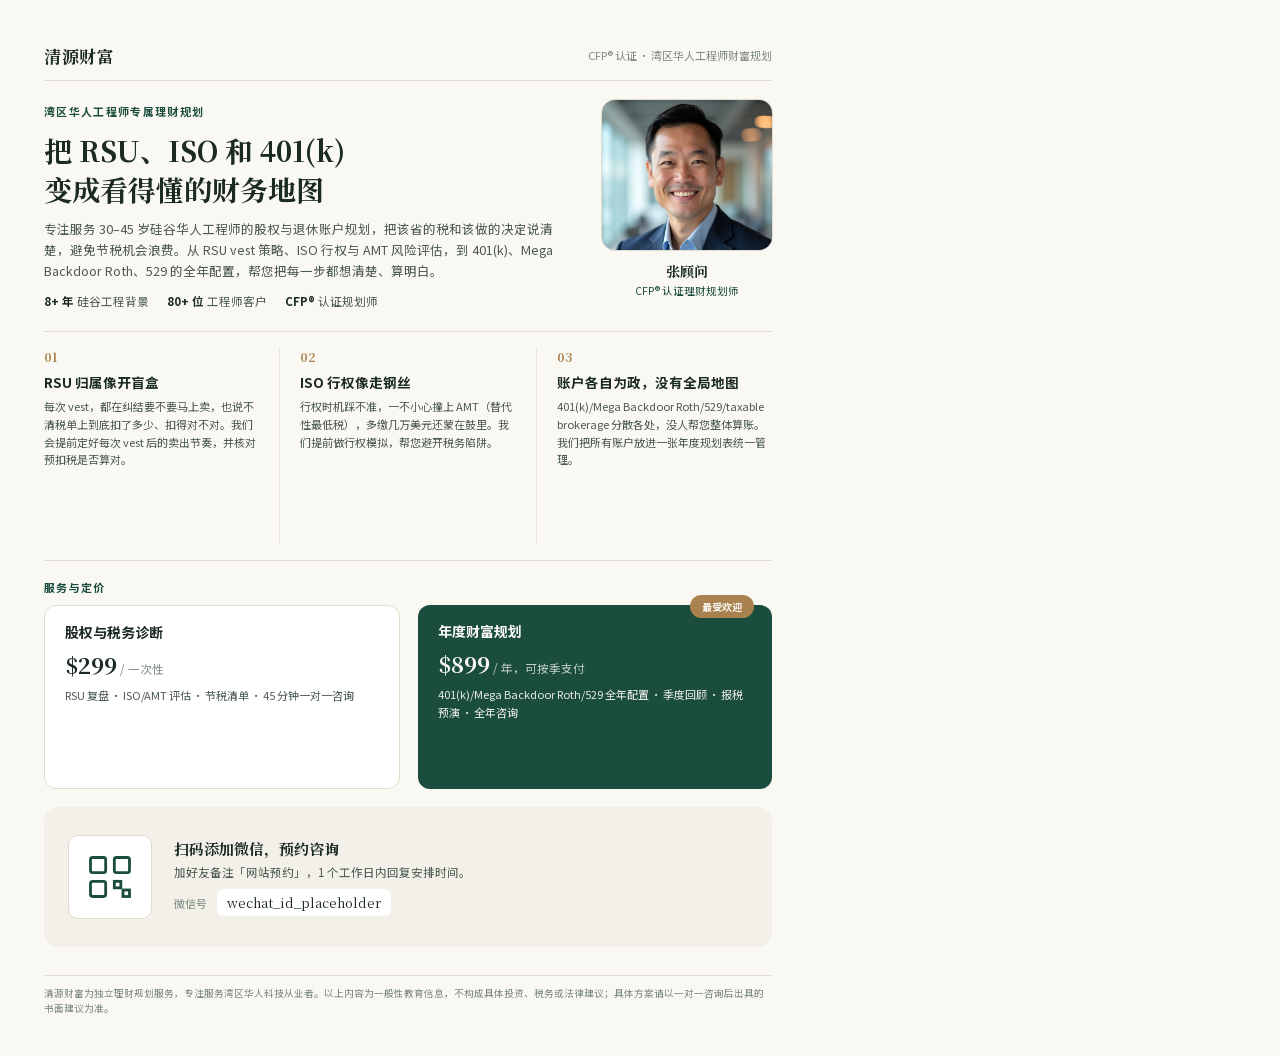
==== index.html @ 2874ec70 "Add 清源财富 landing page as index.html Co-Authored-By: Claude Sonnet 5 <noreply@anthropic.com>" ====
<!DOCTYPE html>
<html>
<head>
  <meta charset="utf-8">
  <title>清源财富 · 单页打印版</title>
  <style>
    * { margin: 0; padding: 0; box-sizing: border-box; }
    body { background: #faf9f5; display: flex; align-items: center; justify-content: center; min-height: 100vh; font-family: -apple-system, BlinkMacSystemFont, sans-serif; }
    #__bundler_loading { position: fixed; bottom: 20px; right: 20px; font: 13px/1.4 -apple-system, BlinkMacSystemFont, sans-serif; color: #666; background: #fff; padding: 8px 14px; border-radius: 8px; box-shadow: 0 1px 4px rgba(0,0,0,0.12); z-index: 10000; }
    #__bundler_thumbnail { position: fixed; inset: 0; width: 100%; height: 100%; display: flex; align-items: center; justify-content: center; background: #faf9f5; z-index: 9999; }
    #__bundler_thumbnail svg { width: 100%; height: 100%; object-fit: contain; }
    #__bundler_placeholder { color: #999; font-size: 14px; }
  </style>
  <noscript>
    <style>#__bundler_loading { display: none; }</style>
    <div style="position:fixed;bottom:12px;left:12px;font:13px/1.4 -apple-system,BlinkMacSystemFont,sans-serif;color:#999;background:rgba(255,255,255,0.9);padding:6px 12px;border-radius:6px;box-shadow:0 1px 4px rgba(0,0,0,0.08);z-index:10000;">
      This page requires JavaScript to display.
    </div>
  </noscript>
</head>
<body>
  <div id="__bundler_placeholder">Loading 清源财富 · 单页打印版...</div>
  <div id="__bundler_loading">Unpacking...</div>

  <script>
    
document.addEventListener('DOMContentLoaded', async function() {
  const loading = document.getElementById('__bundler_loading');
  function setStatus(msg) { if (loading) loading.textContent = msg; }

  const FONT_MIME = /^(font[/]|application[/](x-)?font-|application[/]vnd\.ms-fontobject)/i;
  const MIME_TOKEN = /^[\w.+-]+[/][\w.+-]+$/;
  function toBase64(bytes) {
    let bin = '';
    for (let i = 0; i < bytes.length; i += 0x8000) {
      bin += String.fromCharCode.apply(null, bytes.subarray(i, i + 0x8000));
    }
    return btoa(bin);
  }

  // Error sink persists across replaceWith since it's on window, not the DOM.
  window.addEventListener('error', function(e) {
    // Failed resource loads (CSP-blocked links, scripts, images) fire plain
    // events at the element — warn only; real JS errors carry message/error.
    if (!e.message && !e.error && e.target && e.target !== window) {
      console.warn('[bundle] resource failed to load:',
        e.target.tagName, String(e.target.src || e.target.href || ''));
      return;
    }
    var p = document.body || document.documentElement;
    var d = document.getElementById('__bundler_err') || p.appendChild(document.createElement('div'));
    d.id = '__bundler_err';
    d.style.cssText = 'position:fixed;bottom:12px;left:12px;right:12px;font:12px/1.4 ui-monospace,monospace;background:#2a1215;color:#ff8a80;padding:10px 14px;border-radius:8px;border:1px solid #5c2b2e;z-index:99999;white-space:pre-wrap;max-height:40vh;overflow:auto';
    d.textContent = (d.textContent ? d.textContent + String.fromCharCode(10) : '') +
      '[bundle] ' + (e.message || e.type) +
      (e.filename ? ' (' + e.filename.slice(0, 60) + ':' + e.lineno + ')' : '');
  }, true);

  try {
    const manifestEl = document.querySelector('script[type="__bundler/manifest"]');
    const templateEl = document.querySelector('script[type="__bundler/template"]');
    if (!manifestEl || !templateEl) {
      setStatus('Error: missing bundle data');
      console.error('[bundler] Missing script tags — manifestEl:', !!manifestEl, 'templateEl:', !!templateEl);
      return;
    }

    const manifest = JSON.parse(manifestEl.textContent);
    let template = JSON.parse(templateEl.textContent);

    // Nested page bundles (iframe targets). Each ships ONCE, in the ROOT
    // document's manifest; frame srcs carry an about:blank#<uuid> marker
    // instead of a substitutable uuid. Every document mints the blobs for
    // its OWN frames — from local text at the root, or text obtained from
    // its DIRECT parent over the relay protocol below — so each frame
    // navigation stays same-origin with its initiator and a deduped page
    // loads at any depth on any host, including a file:// download's
    // opaque origins (where a blob minted by one document cannot be
    // navigated to by another).
    const pageOrderEl = document.querySelector('script[type="__bundler/page_order"]');
    const pageOrder = pageOrderEl ? JSON.parse(pageOrderEl.textContent) : [];
    const pageSet = new Set(pageOrder);
    const pageTexts = {};

    // ── Nested-page text protocol (parent-chain relay) ──
    // Page bundles ship once, in the ROOT document's manifest. Every
    // document mints the blobs for its OWN frames, obtaining page text
    // through a strict parent-chain relay: a document only ever SENDS to
    // its direct parent (which, for every document the publisher's own
    // runtime minted, is another publisher document) and only ACCEPTS
    // text from that direct parent; requests from below are honored only
    // for the document's own child frames, and the ROOT never sends
    // upward at all. That last rule is load-bearing: the artifact host's
    // frame-ancestors allows claude.ai (and friends) to frame an
    // artifact, so window.top can be a FOREIGN document — a top-addressed
    // protocol would hand page uuids to that ancestor and accept forged
    // "page text" from it, minting attacker HTML as an artifact-origin
    // blob document. The chain never touches the ancestor: requests stop
    // at the root, replies are origin-addressed per hop (never '*' when
    // an origin exists), and both directions are origin-gated (on https
    // a foreign sender's origin can never equal this document's; in
    // opaque contexts — file:// — everything serializes as 'null', where
    // an embedded EXTERNAL frame still fails the gate by carrying its
    // own real origin, and a sandboxed child of such a frame is excluded
    // by the own-child-frames check plus uuid unguessability). Shape is
    // deny-by-default: one request form, one reply form, no error
    // replies.
    // window.origin is the SERIALIZED SECURITY origin ('null' in opaque
    // contexts such as a sandboxed preview iframe) — location.origin is
    // computed from the URL and stays 'https://…' even when the document
    // is sandboxed, which would misgate every opaque chain.
    const OWN_TARGET = /^https?:[/][/]/.test(window.origin || '')
      ? window.origin
      : '*';
    function trustedOrigin(e) {
      if (e.origin === window.origin) return true; // https chains; opaque==opaque
      // file:// trees: Chrome serializes the file document's origin as
      // 'file://' while the blob: documents it mints serialize as 'null',
      // so the two legitimate shapes can never string-match — accept the
      // pair in both directions. https origins never serialize as either,
      // and sender identity (own child frame / direct parent) is checked
      // separately.
      return (
        (e.origin === 'null' &&
          (window.origin === 'file://' ||
            window.location.protocol === 'file:')) ||
        (/^file:/.test(e.origin) && window.origin === 'null')
      );
    }
    // Non-empty only in the root document (nested bundles ship an empty
    // island), so it doubles as the root marker: the root answers from
    // local text and treats a miss as authoritative — never relaying to
    // its (possibly foreign) parent.
    const isPageRoot = pageOrder.length > 0;
    const blobUrls = {};
    const resourceBlobs = {};
    const UUID_SHAPE = /^[0-9a-f]{8}-[0-9a-f]{4}-[0-9a-f]{4}-[0-9a-f]{4}-[0-9a-f]{12}$/;
    const pendingFrames = {}; // uuid -> [{el, frag}] awaiting text for own frames
    const pendingRelays = {}; // uuid -> [childWindow] awaiting text to pass down
    function mountPage(el, frag, text) {
      const pageBlob = new Blob([text], { type: 'text/html' });
      const u = URL.createObjectURL(pageBlob);
      resourceBlobs[u] = pageBlob;
      el.src = u + frag;
    }
    function deliverPage(uuid, text) {
      const frames = pendingFrames[uuid];
      delete pendingFrames[uuid];
      if (frames) for (const f of frames) mountPage(f.el, f.frag, text);
      const relays = pendingRelays[uuid];
      delete pendingRelays[uuid];
      if (relays) {
        for (const cw of relays) {
          try { cw.postMessage({ __bundler_page: uuid, __bundler_text: text }, OWN_TARGET); } catch (err) { /* gone */ }
        }
      }
    }
    function ownFrameWindows() {
      const out = [];
      for (const f of Array.from(document.querySelectorAll('iframe'))) {
        try { if (f.contentWindow) out.push(f.contentWindow); } catch (err) { /* detached */ }
      }
      return out;
    }
    window.addEventListener('message', function (e) {
      const d = e.data;
      if (!d || typeof d !== 'object' || !e.source) return;
      // Origin gate first; the structural checks below (own-child-frames
      // for requests, direct-parent + solicited-uuid for replies, the
      // root's never-relay rule) are what hold in fully opaque chains
      // where origin strings can't discriminate — a sandboxed root's
      // FOREIGN wrapper still fails all three even though both serialize
      // as real-vs-'null' rather than matching.
      if (!trustedOrigin(e)) return;
      if (typeof d.__bundler_need === 'string' && UUID_SHAPE.test(d.__bundler_need)) {
        // Requests are honored only for this document's own child frames.
        if (ownFrameWindows().indexOf(e.source) < 0) return;
        const uuid = d.__bundler_need;
        const text = pageTexts[uuid];
        if (typeof text === 'string') {
          try { e.source.postMessage({ __bundler_page: uuid, __bundler_text: text }, OWN_TARGET); } catch (err) { /* gone */ }
          return;
        }
        if (isPageRoot || window.parent === window) return; // authoritative miss
        const waiting = pendingRelays[uuid];
        if (waiting) {
          if (waiting.indexOf(e.source) < 0) waiting.push(e.source);
          return;
        }
        // Never-answered uuids would otherwise accumulate forever under a
        // request spray; past the cap (far above any real page count) new
        // relays are dropped rather than remembered.
        if (Object.keys(pendingRelays).length >= 128) return;
        pendingRelays[uuid] = [e.source];
        window.parent.postMessage({ __bundler_need: uuid }, OWN_TARGET);
      } else if (
        typeof d.__bundler_page === 'string' &&
        UUID_SHAPE.test(d.__bundler_page) &&
        typeof d.__bundler_text === 'string'
      ) {
        // The shape test is load-bearing beyond tidiness: the solicited
        // check below uses the in operator, which matches prototype keys
        // ('__proto__', 'constructor') — an unshaped key would reach
        // deliverPage and throw, painting the error banner.
        // Text is accepted only from the direct parent — the document
        // that minted this one.
        if (e.source !== window.parent || window.parent === window) return;
        if (!(d.__bundler_page in pendingFrames) && !(d.__bundler_page in pendingRelays)) return;
        deliverPage(d.__bundler_page, d.__bundler_text);
      }
    });

    const uuids = Object.keys(manifest);
    setStatus('Unpacking ' + uuids.length + ' assets...');

    await Promise.all(uuids.map(async (uuid) => {
      const entry = manifest[uuid];
      try {
        const binaryStr = atob(entry.data);
        const bytes = new Uint8Array(binaryStr.length);
        for (let i = 0; i < binaryStr.length; i++) bytes[i] = binaryStr.charCodeAt(i);

        let finalBytes = bytes;
        if (entry.compressed) {
          if (typeof DecompressionStream !== 'undefined') {
            const ds = new DecompressionStream('gzip');
            const writer = ds.writable.getWriter();
            const reader = ds.readable.getReader();
            writer.write(bytes);
            writer.close();
            const chunks = [];
            let totalLen = 0;
            while (true) {
              const { done, value } = await reader.read();
              if (done) break;
              chunks.push(value);
              totalLen += value.length;
            }
            finalBytes = new Uint8Array(totalLen);
            let offset = 0;
            for (const chunk of chunks) { finalBytes.set(chunk, offset); offset += chunk.length; }
          } else {
            console.warn('DecompressionStream not available, asset ' + uuid + ' may not render');
          }
        }

        if (pageSet.has(uuid)) {
          pageTexts[uuid] = new TextDecoder().decode(finalBytes);
          return;
        }
        if (FONT_MIME.test(entry.mime) && MIME_TOKEN.test(entry.mime)) {
          // Strict artifact hosts allow font-src data: but not blob:.
          blobUrls[uuid] = 'data:' + entry.mime + ';base64,' +
            (entry.compressed ? toBase64(finalBytes) : entry.data);
        } else {
          const blob = new Blob([finalBytes], { type: entry.mime });
          blobUrls[uuid] = URL.createObjectURL(blob);
          resourceBlobs[blobUrls[uuid]] = blob;
        }
      } catch (err) {
        console.error('Failed to decode asset ' + uuid + ':', err);
        const blob = new Blob([], { type: entry.mime });
        blobUrls[uuid] = URL.createObjectURL(blob);
        resourceBlobs[blobUrls[uuid]] = blob;
      }
    }));

    const extResEl = document.querySelector('script[type="__bundler/ext_resources"]');
    const extResources = extResEl ? JSON.parse(extResEl.textContent) : [];
    const resourceMap = {};
    for (const entry of extResources) {
      if (blobUrls[entry.uuid]) resourceMap[entry.id] = blobUrls[entry.uuid];
    }

    // Artifact-host CSP (connect-src 'self') refuses fetch() of blob: URLs —
    // consumers read these Blobs directly. Survives the swap like the error sink.
    window.__resourceBlobs = resourceBlobs;

    setStatus('Rendering...');
    // Page uuids have no blob here — they ride inside about:blank#<uuid>
    // frame markers the pass below resolves after the swap.
    for (const uuid of uuids) {
      if (pageSet.has(uuid)) continue;
      template = template.split(uuid).join(blobUrls[uuid]);
    }

    // Strip integrity + crossorigin — blob URLs from a file:// document inherit
    // a null origin, so crossorigin forces a CORS fetch that SRI then rejects.
    // The manifest bytes are ours; SRI protects against CDN compromise, not this.
    // appifacts: only on tags now pointing at OUR blob: URLs. A reference the
    // bundler left live-fetched (an absolute x-import, a runtime dependency it
    // could not embed, an authored external script) keeps the pin it was
    // written with: that fetch is exactly what SRI protects. (A crossorigin
    // on a parent whose child carries the blob — <video crossorigin><source>
    // — is left alone too; the attribute is then the author's to drop.)
    template = template.replace(/<[a-z][^>]*>/gi, (tag) => /\s(?:src|href|srcset|poster|data|xlink:href)="blob:/i.test(tag) ? tag.replace(/\s+integrity="[^"]*"/gi, '').replace(/\s+crossorigin="[^"]*"/gi, '') : tag);

    const resourceScript = '<script>window.__resources = ' +
      JSON.stringify(resourceMap).replace(/<\//g, '<\\/') +
      ';</' + 'script>';
    // Inject after <head> so the DOCTYPE stays first; prepending the script
    // would push the parser into quirks mode. DOMParser always emits a <head>
    // (synthesizing one if the source HTML omitted it) but may carry
    // attributes through, so match the full opening tag. slice() rather than
    // replace() keeps us clear of $-pattern substitution in resourceScript.
    const headOpen = template.match(/<head[^>]*>/i);
    if (headOpen) {
      const i = headOpen.index + headOpen[0].length;
      template = template.slice(0, i) + resourceScript + template.slice(i);
    }

    // Parse the template and swap the root element. Scripts inserted via
    // DOMParser/replaceWith are inert per spec — re-create each with
    // createElement so they execute, awaiting onload for src scripts to
    // preserve ordering (React before ReactDOM before Babel before text/babel).
    const doc = new DOMParser().parseFromString(template, 'text/html');
    document.documentElement.replaceWith(doc.documentElement);

    // Resolve page-frame markers: mint this document's own blob for each
    // framed page — from local text when this is the root, otherwise by
    // asking the direct parent over the relay protocol above. An
    // unanswered request leaves the frame on about:blank, the same
    // degraded state as a refused embed.
    {
      const MARKER = /^about:blank#([0-9a-f]{8}-[0-9a-f]{4}-[0-9a-f]{4}-[0-9a-f]{4}-[0-9a-f]{12})(#.*)?$/;
      const needed = [];
      for (const el of Array.from(document.querySelectorAll('iframe'))) {
        const m = MARKER.exec(el.getAttribute('src') || '');
        if (!m) continue;
        const text = pageTexts[m[1]];
        if (typeof text === 'string') {
          mountPage(el, m[2] || '', text);
        } else if (window.parent !== window && !isPageRoot) {
          const had = pendingFrames[m[1]];
          (pendingFrames[m[1]] = had || []).push({ el: el, frag: m[2] || '' });
          if (!had) needed.push(m[1]);
        }
      }
      for (const uuid of needed) {
        window.parent.postMessage({ __bundler_need: uuid }, OWN_TARGET);
      }
    }

    const dead = Array.from(document.scripts);
    for (const old of dead) {
      const s = document.createElement('script');
      for (const a of old.attributes) s.setAttribute(a.name, a.value);
      s.textContent = old.textContent;
      // text/babel scripts with a src: read and inline. transformScriptTags
      // does XHR against the src, but blob:null/ from a file:// origin is
      // silently dropped. Inlining makes it a plain inline babel script,
      // which transformScriptTags handles unconditionally.
      if ((s.type === 'text/babel' || s.type === 'text/jsx') && s.src) {
        const pre = resourceBlobs[s.src.split('#')[0]];
        s.textContent = pre ? await pre.text() : await (await fetch(s.src)).text();
        s.removeAttribute('src');
      }
      const p = s.src ? new Promise(function(r) { s.onload = s.onerror = r; }) : null;
      old.replaceWith(s);
      if (p) await p;
    }
    // Babel standalone auto-transforms type=text/babel on DOMContentLoaded,
    // which fired before we swapped the document. Trigger manually if present.
    if (window.Babel && typeof window.Babel.transformScriptTags === 'function') {
      window.Babel.transformScriptTags();
    }
  } catch (err) {
    setStatus('Error unpacking: ' + err.message);
    console.error('Bundle unpack error:', err);
  }
});

  </script>

  <script type="__bundler/manifest">
{"40351e75-0ae3-45a0-b303-0cd993ae89b4":{"mime":"image/jpeg","compressed":false,"data":"/9j/4AAQSkZJRgABAQAAAQABAAD/2wBDAAIBAQEBAQIBAQECAgICAgQDAgICAgUEBAMEBgUGBgYFBgYGBwkIBgcJBwYGCAsICQoKCgoKBggLDAsKDAkKCgr/2wBDAQICAgICAgUDAwUKBwYHCgoKCgoKCgoKCgoKCgoKCgoKCgoKCgoKCgoKCgoKCgoKCgoKCgoKCgoKCgoKCgoKCgr/wAARCAMgAoADASIAAhEBAxEB/8QAHwAAAQUBAQEBAQEAAAAAAAAAAAECAwQFBgcICQoL/[base64]/8QAHwEAAwEBAQEBAQEBAQAAAAAAAAECAwQFBgcICQoL/[base64]/9oADAMBAAIRAxEAPwCO7siAeD9axr+yzkY5z0NdlfWAIIxWHqNhglveut7HzqepxWqadlTlTXL6vppIJ2HI6ivQ9QsMqfl4+lc9q2lg5wveoaOiEjzLW9L2gkjiuX1C1MbFWXBr0zW9Jyp+T8xXFa9phQsQn51PU2OWmIXqPxqA3SoeCPpUmqo8bHGRx1rAvb+SJu/WmJ6m1/aUack45qa31uNWGTj3rjp9XlBJUmoV1uZT1P507mUkz0i21yPuePrV+11uPghhnPrXmtnr85wck+2a0rTW7gnvVKxnZno8Gsx/3s1bi1eL+9XAW2sXBHU/iavW+rT4GDx9adiWjuotWjPSrEWrR9cnP4VxUOqznk5PNWYdTnz3HPfrTsTqdqmqpjk1Kmpxg8fhzXHx6rMFHJHFTJqUwxuJOPQ0BqdguqRjofrzT01NT3P4VyaanP6kH1qWPUp2GST70Cuzql1NDxuz6g09dSjHX+dcv/aMuOlOXUJye/v7UgOnXUoz1I/E0pv4+zd/Wua/tCY8ZPWlGoTDrz+NFgudL9vTGRz+NN/tFOCSK53+0Zc559+aPt83qaLD0Ok/tCPGev0pDfxnqa53+0Zjzz+NA1GX170rDWh0X2+MA8frSG/i64H51z/9ozAdT+Jo/tCY9Qf8aQI6A38WOP0NNN/HjOP1rBOoSdwRSG/lIxg/XFGgzf8A7QiK5x+OavaP401nw/OLnRtVntmzkmGUrn8q5H+0JMfNmk+3yZ6n86idOFRWkrlwnKDvF2Z7t4L/AG1vjL4LASLXvtUYH3Lhj/OvUPDH/BVHx1pIVdW8Pb9uNzwXOP0NfHJvpTxk/nTTdyE5FePX4fyvEO8qav5aHq0M9zPDq0aj+ep+gOj/APBXi3RAt/ouoJ68q39a3rf/AIK7+DJEH2m31AEjnMPT8q/OA3kmODTTfS+p9686XB+VS25l82ehDivNEt0/+3T9I5P+Cu/gtF+WO+Y+0BrJ1b/gr34ceMpa6ZqDH3jA/rX54Ney4wzZxTftzjt71K4Nyr+997LfFuZ/3fuPt7xD/wAFY9fugy6RoE3P3TLKF/xrzLxx/wAFCvjB4sV4oZ47ZGyOJWY182nUJAOtNfUZMZyfzruo8M5RQtanf1bZxVuI81rb1LeiSO48W/Fjxn4vkd9d8QTyhuq+aQK5mW7TJJweeuayH1Bjzk1E+oPXs0qFKhHlgkl5Hj1K1SrLmm7s12u4+hz1qNrxeufyrIe/fHemG+k7Z/OtrEJmybxdue3fNRm5j7H6ZNYzahIByD+VMN+54pWKTZstdgDqKiNzH6/mayWv3AyR+VRtqD9+9MOZmy14oH3h+dRPdx/3s1jvqMoXjPFQtqMmMe9Kw+Zm094ijOM/jULXcZ6H8zWO2oP0I79qjbUJD16d6LWC5tPeIB1A981C94hOSc/jWQ+oMOufaoJNRcdR9DQPmNiS7j5BHeoZbxAeo9qyH1Nx34qCXUn6ZHpzTsHMa8l7GOAahe/jB+9getY0mqHPAxUD6m5bP9KQcx0EN2rnC9cVchfABwPpXO2V2zEOeM9K07e6JAGD70tRczNZGBHH8qnhTOD3qhayseAPStOzQtin0DmZctIwOAPrmtC2jBIwDVezhJXp9TWjbwYwMf8A1qAT1LFtGcDj8qsgYHTHtTIY9qg/lUnSkyhJHCpyaoXc4H3qs3Mw6A9Kyb+5Azn+dS2bRWhBe3QwQDWLf3ignn9am1G8xnJ6+lc/[base64]/CuM8Q6LkMCh75r1XU9NDrwvriuW1vR85IXmk0bxZ41r+jFSflz6YFcfq+mMjltp/KvX/EWh5U4Xt1xXC67oxUn93yOxpGh51d2m1jlahSBScEZ5rf1TTimfkOB+lZTW7I+Dkc8UXE9h1nboG5HHtWraQRjHA/Gs+2jbOcGtK0U4HXrWi2M5bGlaxRHkqPpWjbQRkjI68VQtFY9ienatG2Vs9ep44prcwLsEERwcZq1FbxjAx361Wtww4wfrircIbAIyeewpiLEVvGRgLViK3izjAHNQRhsfLk/SrKE5HPegRIltEDyo/KpUtoxjGPwFMQkjkY5qRC1DESx20WMAY/CnJaxZzj9aaCfSnZyQD2pAP+zRdStL9miH3UpBIcDJ/Sl3g/Si4WY4W0fUrR9mi9KRXxgZ/Sl3E96LMLB9njzkUgto+m0UpcjFJvOOQfypDTQv2ZPT9aPs0ef/rUnmd8mjzM+tJj0BraMc7ePWm/Zl7cYp2/1/lSF+ev6UXQXE+zxAdB70n2aLsv6U/cMZzRux1p3Q9xhtoyelIbVPQflTyx7Uxi2Mg0gsxPsyqCeM+lRvAuSCOakLNjGaaSemetUBH9nT0phhQ9uPpUjFuhprZIyM/hU3KsRNCmSMYprQp/+upGZsdD68imEt1IoYkmRNCmAMVE0CdduKsMe5/[base64]/I1Ru5wqkE/rUs0iivfXCjPIrD1K6xnJFXNRuV5FYGp3nU7h17VF7myRT1O9wDzXOareZyQT1q5ql6efmrndTvAScHvSuMqahd5J5rD1C4GDz+tWNRvCcgn8zWLe3Rc7RTuFiC7/AHhxk+2DVf7OCe9TZPUmkzg9ad0MjFolH2ZD0NScjqaAT/8AqpgRm2Xr/Kmtajrn8KnOaaWIPNBLvc/Ze4swy9P0rMvLIDgiuhZFcYIqpd2YYcda6Dxkcne2OVPy/WsPUdM3Anb9Miuzu7LAPy/pWTfWAOQR+lJo0TOE1DTtpOV7msLVdM8wE7a7zUtMBB+WsC/08A5K9qlmsZHmuu6Krq2F/AiuG8Q6ADnC17LrGkhwcJ1HpXIa7oQIPy8+tQ0bxkeK6voJ3EbP0rGk8P4fJTkGvUNZ0ABjlM4POBWDc6RsJwg68cUIq5x8OgIGA2Yq/a6IMA7R1raNgR/COtSwWwz901RnIp2miDjIyK0LbRkBxg+9WYIgCBj/AOtV23Kg9PyppozaK0OjKABt/HNWY9IT8PWrsO0/w4/CrEIjIxmquiGtSlHpA7jp0qZNJUDlRx7VoxqmOg47VMiR8NgUXCyM1dK9vzp66Vk42n861EROy/rT1iQjp+tK4cqM1dLx1WlGljP3D74rUWFf7vbrShEX2/CmJpGaNMGM7T+NH9lg8bT1rTAjPOR+NKI4uvH50g0MwaWoHII+tA0xc8A/zrU2R0oiTuv60XGZX9mDoD+lIdMIOcHFa/lR5xj9aPJTuKV0BkHTGBIIpP7LBOAPzrXMS9hTTEndfpzRcaSMv+zBjBFJ/[base64]/wCb8fktcnfftPftJ6xIGPjG9XefkWJkT9AB/Kl7VG6wcj77dCG+WdMejCmlHX5ngzn+6Qa+BIf2h/2jrK5+zTeM9VWXkhZGQ/oVzWpYftqftE+ELgJqGuQ3qE/NFe2u0/oAaXtYsPqc7H3OixuSvlsCOoINK1ojckcdvavkLSP+CjXiYqP7e+HlrOAvM1jdOjZ9eRiuj0z/AIKQaE0KLeeAbxj/ABM99Gp/lTVSJDwtTofS7WXGQmcdcUxrNMZxzXjPhj9vLwBrYVpvB2sxqTgva+Xc4/BGz+ldp4b/AGkfg94hulsU8XxWlxIAVt9She2bJ7fvABn2BNUpJ7ESoTitUdc1mhHCGmGxHUD8quJcW86rJDIjqwyrKchh6g0/ZuHzL+lO5k42M42IP8GfypraeP4U59zWk0aEdB+ApPKXnn8qNB2RlPYAN9yo2sFzwp961XjxwefwphhTGKNAsjJewHUj1xmo5NOycgfrWw8Ix8o/Woiingr0NAWRjtpxHYe2RUZ04ngrWy8cffjNRNGpPI6UBZGO2nYOP0NQyaWT/Dx7Gtxol64xULxxg5xmh2HYw30t9vH61C+mNjkfjW7JGjZ+X9aYIUJ4WkwcdTDGlEnnJ9R61PDpIH8J+hrajs1YZ2/pUyWagY209BcplQ6WcDKZxxV620/[base64]/ZYcZx+GaXMVyHPHSHH8P14pp0lyf9WfyrozbQ9h+NJ9lh/u07oXIc8NKbHK0HSj1210H2aIdKGtYe/607i5bHOnS36YpraUxP3T+ddEbSMLw36Uw2sYYA4/AU0xch+vMLBhgn8aeYwwwRVSCdTyDVuJ94xnFdZ4JUu7MMDgCsi9ssHofbNdLJEHXHtVG7sc5OD+VA7s5O9sdwyF/DFYOpadySFrtryxKkkise/0/cMBPxpNI0jI4XUNOGD8tc5rGkBlOF/DFegalphyTt/8Ar1gajppyRtqWjWLPMta0NTklK5XU9H2Ocp37CvVtY0gMGwnU8iuT1rRSCcp+lTaxsmee3FjsP3f0qNYQDgDkcda6DUtMZGKlazJLUrSuJ6laNGBzj86lR9p3AU7yHHFIIm6YppkFiGTnIP61Zhlx71UjR8YwanhV/r+FMRdjkPXdViOT3qpCjdP51YjRs8/zp30JLMcnQjvUqPnkGoY4yRk1LHE4HrQMmR+x47U7IBzk01I2xnp9aesXHShMTQtApwTPGKcsR9KRQ1QRxjvTgMDp+dO8putL5RzkD86ETqMpQRjkU8xE9qTyT1piGHAHA/WmnOelSNHjpUUroh5b6c0FJNgT7/hUF5fQWUfmTSYH61j+NfHvhrwTpMuseJNUhtIIlyzzSBa+YviR+3S2t3k+k/DHRvMWMNv1K8fARB1bngAdcn0rOU4o6KdCc3sfRXjX4s+GfC1o1xf6lDAAp+aZxk8V4N8QP22NPea40/wnBcXzxoS8sZ2ogHcksOOnp1r5z1DXfiD8c/EZtU1m7uImkCz3KAiIc9s9ue/5VZ1bQI9DtBofh2eHT7NWKtqFzIDLOw/iAHP4DgetZc05HoQw9KG+434ifGbxf4mumi13U47JJGy4klBdvwG5hXN2bW9/++03UbZmzyzqMjPu+f5Ut5ofhjTD5+ptJP1Yzzv80h9lAOfzqtP4k0a3jEWmeHYyq8rLfMo59Qp4/Q9OtTym92tETyWfiCCUR2zROpJA+aMlsc9qjnm1CJfLvNJUBiGIU7P8/wAqz5vF+pyufJkjj4x/o8LED8UAquniPVYzkalAOektsR+ZINFlcLm9aeMbi0VIb1XkhQBAkkpyo/2WHTjt05rt/Cvxx8MxWA0LxjbtfwKuYpLu2ilKr2Vt3Uj+8CCe4zXlUniTVblA91pltdRpxutmBIH4cioUudDvlP2ed4JCMlWORn3zSsF7nonjLVvhDqNyt/4a1K+0yZgS8iQMEB9NoJx+FcnF4gsLS8P9qut/Fv8AmZmAMoHv95frn8DXP3dvdQgsJQyZ4ZeR/wDWqi7XcTF4ue+MAEUh6HdXl58OtRQXfhy/m068X5hBdtsYH/pnOn4cOK2fDPxj8XaDbrb+IBb+KNJBKTWerRgzxD2kOT+OWHsK8le6l3ZlOSTlsitHwx4x1PwtqAvLJg8T8TW7jKSL3BH501JolpM+qvhX4tXW7RtV/Z0+IU2lXkAD3nhLV38yE+oCMThT/eX1xkHivYvhp+0dpuvaongz4h6U/hzxD0W0uD+4uj6wyHg/7pOfrXxC+oaReTx+M/AGpyaPq1r+8EMBIGe+MdPT09QO/tHwr+KnhP8AaI0E+CfijHFZa1brmG5X5Wcj/lqhP3CD1GcdxxwNVM56lFS1PsQl3HmJyexDf1qMSMPlZNrn+A9/pXinwm+MPif4c+JYPhF8Z7kSrMdmg+IiDtuk/hjkJ/[base64]/wDrUwEgtzwMYH0qyiBeMcDvmlVFUYAobgfNxSCw2Zto68VQu5h1/Wp7qYgHjt1rKvrkcjtmpbNYxK9/dYzzWFf3XJx+hq5f3JA5JrD1C5OTk81BoolTULnOTu4Pasa+uQSQW79hVq+mLEjPfFZN5Ick/wBalyTNUirdXAOTmqUkgds7v0qeYMx6fSo/Jyfu/iKhs0SIx06Ubc/w1MIB9acEGAPSpHZFZkYc4puMdQatGMY96Y0LE5OKdwsmQUhx68VM0JAwKjaPHalcXKRsw6VXkcBs9DU7xsR0NQPC5J2jNUmHKfrHZ3BAAP6VpW0obBBrFt5OB/Sr1tNtwD+FekfMmxEwYc5+uae0SsMEVVtpgRx/OrkLg8Hn0oAo3liDztP4VkXtiMHC/nXUywh1IIrOvbHPIX9KBpnH6hpoYHA+lYGp6YeTs9+K7q8seowfqKxdS07dn5alo1izz/UdNyGyM9jXOaxpAJPyd69D1PTOp2+/Suf1LTN2VK59sVJtFnmOsaQRkhe9c7eWOwkle3evS9Z0fhgEB4wcVyWs6WUJYLgZ4pGhyskKgnI79ahbapx1NXr6Ixkr054rKuZtvH8+9JAWUkC9u/pU0MyZAyOfWsU3+08Ninxaic5H86EyHudFBImMD+dWonQ8D8qwLfUG4Y5/KrsF8emT781QjbjKHAA7cc1PGFIyKy4bsnuatRXfIOe1Ai+gB4FSIARVOO5OMZ/Opo5uf8aALSqCM7aXanXH5VCspB/wpwm56UCuT7F9PzpQq55FRCfJwG/Ogz7eQe/egZMAD8uBSOFxk9qrz6hHAm+QYHrnP6VyXxG+MXhXwBosmq6zqnlhVJjRYmJY+nApNpFRi5uyOq1C/s7O3aa5nWOONSWkc4A/GvnX9oj9tXw74KWXQvAUi3t/kq0ucqh6da8f+O37Vnjb4i+bomhNLZ6a/AkiY75R6Efw143pfwz+IXjK7A0/RJIYJJMPdXrFFzn1PJ/AGsXKU9Ino0sNGGs2T+Pfif4t+KWuBvFOt3mp3c0mIrG3YlF9gK6TSfhcL7S4rXVD5NiSr37FtqP0wm4feA9upPsK2tG8B+G/hLYxmeOW8v5FxMQgQP7DOSVrnvGXj/xVqUiJPPb2cMfyxxnghe4BY7jwOw71apcusjZT5naJpal4i8OaOp0bw4jFIVKM1vakg8YKryAMjjJycEjAya4zWdQu5pPPkhuRIf7hCtgf7R6D2UAVja94kikP/Ew8TzdeUtXVAefY5/Suen1vRTIWjmupOeS0x5/If1qWVsaGpWWsu7XIlWIE/dWXcw+r/wD1/wAKyZ7KeN8ucOe4njYk/nmgeIYU+WOOQY6ETv8Al1/pSHVILnBkklznHEoI/wDHhUjWpDc/aohmeSVgp/jUnH45/kaamoK4+Z5UJ/55St/ImpCluZf3LBHxxvTZn8Vqpd2k8QLiMMmevXaaAsXEmuXIeC9jmfOdksYD/n1P4GpWmtrxAt1D8w4JcnIPs3UfiDWN5hX7wz+FWrbUQxC3ROQMCUckf4igWzNLfc2fzBvOixgiQcj2J/rTXaBwJY13Keqnqvt7fypiyMsixqwOUyoLZWRf8/iKgdngbzUJCHrnr7f/AFjSshklzFHInnRx70A+YfxD61AtpHcnNueeu09f1qcytIfOiH70Dnb0cfT1qCSNZ/8ASbRirgZKg8j3FJoY+KCdSWhLJIOoBxViy1y/029ivreWSC6t3DxTxttYEHrx3qtFqEkbBryIuP7ynBH41aNvDewCVHB9HXjHsaLXA968L/FHTvjF8PW8J+Ibhk1C1AeO5dyDHKPuyK3IUE4BUYGeR1AHvn7Lvx8u/Fnh2Twt4tbfqmj4huiWy0idFkHqOOff618J+C/Edx4P8RxXpLeUDtlVGILL7Ed69p8OfES28OeJ9H+K3hm6WdQwg1i3wFZkPXeBjnHIPqoq42RjUppo+4hPEtyl3A4KTLyc/kacxWK8MQ6SDeo9+9cv4Y8S2mp2atZHdBNCs1rJuzuUjP5itn7aZJLWbdzyp/KrRxNWNJsHkCmOuR8v6VE1yx+6M/SmNcc5PfqBTYh7Y6EVDJt3ZAP4imvdAD7w/CoJLnOQWHHvRqBJIMio9uWwDxnqaha5yen51JDLkjnHrigCxFBxnH41NFEOOOaZCwzirMIGTSAfDDyM9c9atQQ446YpkKfLx1NXII+QfSgCSCIkZx9OKsxoFGFpIUwMetSgKvShsqMbiNhRj2qCeTAwKlmbaKoXU4wefpzUNmsYkF5PjIzWNqFz1Ge9Wr+6HY/rWNez9ct9OahyRsotlW+uMk8+9Y95LkkMO9XLuY84OPrWVeXC8k8HFZtmiiVbps55zis+4QMxHrVi5uBng5quWBPFSWiE2qnk0n2Zc8Cpt6jgmkMiUmFyP7Ov939aPsy+n61J5iEdc/SjzAeCPxFKyuBGbYY5FMNsAfu/pU5kHrTWkQnvQMha2U5OyongBPK1ZaQYzgmoXkG7pSuBA1sGGAppRYKSM/pVmJQxwP1q1HCCucY+gq0B+lMEwBAJq5bTAEAmsmRyj5HrVqyuNxwT1616jVj5OMtDct5yMc/rWjbSg/0NY1u+QADV62lK4OcUFmxGwYYOOlEsAkGQKgtZtwxmrkTBh15oAyryxyDx+NZN7Yg5BHeurntvMXgfWsy7sQSSAaCkzjdS0wFTx9MVz2paZgltv41319ZBgQV5+lYep6WME7e/epaNIyPPdU0oMD8nT2rk9f0c/N8nuMivTtT0wDPy+9c1rGkhgQF/SpNou55HrmlFQxUf5zXLajZsjEFT3r1XX9FADELx71xetaL5bNhDjPXFSzQ4i4hkBzjpwajSORXzjH1rdudLw3Kdu/eol01VOBnrQIq2gbjJ/OtC23cD37UQ2Sr/AA8e9W4LdfvY69s1RLZJBuI71ch3E8cU23gj7JVuG3BGAOcdaCQhBHrViIP255p0duB7/QVPFbL1I/OgXUYqnqadhieBVhIEK9Dn2pxt2wQuAPU5oDqVGdYxuZgAOpJwPzrn9c+IenWG630XT7rV7kceRYJuUH/akOEX8T+FdFeaXbFQk6m4kY/Kkn3B7kDr+Ncv8RfF+ifD7w7Lf3l3FvwQgUY57cDt9P8A69DdkXGN2ef/ABE+JHxCtLKe41/W7fw9bhCTa6fiWfGOjTOML/[base64]/4GS4/AGvMPEHi3xMS8tr4v1i8+Ubpzq8bxN9fLKNXND4g+J9MuWeHxA8LMfnWSecqw99z4raU6cVawRhNu9y744i8WabNIup3moAlsOsUbhePUlgW/IVw19JpJJa8uJmJ5fI25P/AAEE/rXVP8YdQ2iO71COTk7vJuQwP1WTgj2zWdfeMPD+qpsuVQN6ruiyfp8y/lXNKUW7o6Ipo5ia78Lj929oGA775M/qKrs/hqViscLrnoS4IH/fQravE0i54t1yAcjaVc/owrLvba1t2/fXIiHQrJaSDj8DWbsUVDp/h52yNWjifnbjJH/oPH4ZqtL4dutvmWd5bXIPaC4BP/fJwf0p1w+lrkpPAc/wiJv5NVY+Xt86K3QYPMiHgfl0pDRFIt/aHy5klXb/AHlPFPgv9w2zcnoGHHH1qaPU2QeXdRs8XYoTuH58Gkc28sJlESyIOu3hl+o/rQMiuYll/eIw/wB8Dv6H0NVcMv7thgr2NW1jiYg2bnOOYpTwfYUyWJiSQpDJ2PUexoFpcdp9xuxZyyYDHMTk48t/X6Hv+farlvJ9o3WMy/MQRGD/AHs/cP17ehrJOC31q087tJHdxvh2AO4dmHH+B/GgQJcNE23edueCeq+9Olk2kXMYwGPzhf4W/wDr9aTUSpuBdQ4CyqHUeh7j8Dmo4JQ3yOeHHJPb0P4UFEzyNcIVGN2OV7P7/WoLe7mtZd8bkH09fY0kblZChyGDd+xp9wnmqZl4wcOc9D60AWpbiO4ZJ402kj5hnoa1NB16bTZFnhkO1/lmizwwrnIJDGSjdKt2twY2DKcgHOD0oA+2v2UPHEfiXwE2kteg3GnSg25ZsnbjIH8xXr2n6q91Oixggo7ZU9sjIFfFn7KHxHt/CPjxbe9uNltdxbWBPAYdK+nfCXj21Nxe3gjeUvMPKSMZPHT6VcWjjqwtI9QQ7Yw8sh5GcA1GbwBti5we9efah8RfEty5ttMsAmCQONxFQDX/ABvGBPdORn+AxjJH0IqrmPKz0RrhDwrc59ahlkbO0HJ71xln4z1WRdu63lkz/qDGVet/Tb3UXjWe4swC3Xy+1Ammmaaqz4POc881ZhQqOhqKxuIZzjoSehFaEVvnqv4Cgluwtupxkc+oq7bpnsfyqOCEA5P8qvW8OTnB/[base64]/Kp/Ix/FTWiB4ND0IZXYke340xmOeQePerDQZ6fzpUtPMbG0k0EorBiRnA/Otfw/wCDPFHiq4W10HRLm6cnAEMRNeq/s9/s3f8ACcXcOq+Iom+zEgpD03D3PpX3R8Ffgx4W8M2kMGm6HbxhQMbIgDXymc8SUsu9yCuz6nJuG62ZWnN2ifCPhH9hP9ovxjCkun+DTGrDg3Em2u30/wD4JSftPahEHFnpyZ5w11/9av008KaBb28KKkCrx2WuvsNPAUACvzzFceZtztU7L5H3VHgbLIwTqNt+p+Udx/wSO/axjj322k6bNgcBL4A/rWHqn/BLP9sLTwW/4V4soH/PG8Q1+xCWIxnnpUdzYfLkZHvmuSHHudxerT+RT4KyeWiv95+LOrfsF/[base64]/rWjazKRyayI2x0H51btZtpHP0qTc2U2sOKjuLZWGf6U21nDdasjnpQBi3tj3xWReWAI6V1txbB1zWZd2OTnFBcWcTqmmdRs4/lXOappuSflr0LUNOBH3a57VNL6gKalotSseb6xpG5W+XI6dK4/XtDyWGwHnivVtU0sEHK9PSuX1nR9wbC5Gaho2jI8n1DSfLYgL69qznsthxs9jxXe6vohBOY881z17pTI3CHFKw2zA+zHk8gelSRRgEACr72OO3T0pEtDnp+tNEsbAvGTVyBSOg/CmRW/TI+lWYIj1NMm5LCmR+PWp41yeQfwoiiHYcVYig9P1oEIicdMj2FK25edufpVhLdjwABWf4i1Wz0G0a4nZd2DtQkDJ65yew65PSgqKbZzvjvxidBtikEZmupPlhhTue3SvB/Gnjj4c2GoNqPxdvG8RaoT+48NadI0kVsewcpwT7dOKp/Hz9oW+llutL8I67p9nIfkuri93mQoR/CNu1Vx2ZgTnnAr5Y8c+O/E0Iax1zxhrEjOx8pYQlvGV9VUNyPcDHvVxcYq5306Wh7X8Rvj5q+qwtbaRoDaJbbAsUcUAVkA6AZxXj+vz3GuAtdapqbHrmVnI3d+AeK8z1K7mu5ij3LysM4aaQq/55INUlg1fzN9qzgg5JSTJ+mazlXb3OmNNJHV6t4Vv42M9jqjMxbKgTsG/InP6VhXcWu2ZzLO0rA8JMd2f++uagjv/ABZa8f2hcrzjD5K/rxU8firxCoEd5JFMo6IyA/[base64]/wAPrxRdBZmRNasoZZYdrL1ZV/mP6iokBVt0bEMBwQcV1c3hbWYogl1Ay4GYz1yPUN/Q1Sbw+LiQxSW5Vu0qj5fy7UnJJD5WYbq03zgBXznIHB/+vUkc/wBoA81yrpx5nf2zWwnhG9WXYYDyMqQchhVqPwRczt5gjIZB84xk/jUupEfs5djmLiDZIVZSDjnHamoWQAdlbcK6ufwddxBWliyBgeYvGV7VBe+DLm2kCyw7N3IcD5SMdf5UvbRK9jLsc8zGS1ZGP+rbI+h6/rUIz8xPHFbN14ZvIIyWj6/KapPo92h/[base64]/wDfTHFfG3h/493ulxR2sNqqRqwJcyEn8hX0B8F/2kPC/iC3Swv7u3jkxyhlAx+DVd7mE6bS0PS7vwpqmoL9stVWOVeUkL/Nn6AVP4b8R67BM1hqlhukh4cxjnHrg1t+H9e0vUkWXTp0dG6pu56dqW9t7eDxFb3kURVZBtcjn6UzA0rSez1CIXMcgDZG7PH4EVq2SsQAQfY1UOj29z86DY/8MicHP9an097yyYw3qErn/WKP6UGbV2asERGOKvQRDrgdfSorNRIoYYYEelXreID8OnNA0PiQKBz161KGUDPQg8CkUDB+maa7qgwBnI61DNIoWV+Mk1n3c4yeenHNTXFwACAeazLy4Azz+VRJnRFMhu7jgjd+tZd5cA9/1qa6uMg5Pv0rMu5zzg456Vk3c3SIbu44JycD1rKvJwxNWLufr1rNuJCxIB6+9TY02RXuH3H9ahePdzU7x5BNRYPTFMWpGyADgdumaikUg4C59DirLoT2qMigzbIVUk9D+VbngPQxr3iS3siuV3bmGOozWOEx/wDrru/gRDG3igzMBlUABP1rDFScKEmuxvhYqpiIxfc+uvgV4cgsbC3hWMDCjIFfS/gCySNUO3oP1rwD4SvGqRDPYCvoTwHMhiUdya/Ec9qTnUbZ+45LShToKx6ToUe1FwOgxXRWaqAP8K57QmDRj+VdFaEHAx9K+KmrzPoKj92xfjClRgUyZVKn+VPgBZMelLIvqOcVNrHGpWkYer2+VPFcD4xsNyPx+demX8IeMsq1xXiyzBjcAcjrW+Hk41EditKFjzfTvC+7A8v6Vt2XhFXi/wBXzjHIrp9K8NqAAI+p9K37Hw2AMmPn2Ff226MT+E41ZHleteDyqtiLtXIaxoDQEnZ+le/az4XV4T+6x3rz7xV4Z2FiI+nbFcdfDq2h2UMQ4vU8plt2iY5HI6+9LEcGtrV9KMbMdh4PpWO8RRiMYNeZKLiz2aVVSRctZyMDNaFtOGGCfpWNE5HJP15q5bT4/iqDoTTNhcMvPNQXFoHGRRbTKRwe3PNWBhh0oGYd/YjBwvFYl/Ybs/LXYXdqHBIFZV9YHn5O/pQWnc4XVNL6kr09q5zVdLDKePwAr0LUdO4Ix0rn9U0wgZ21LRcXZnm+r6OGzkd+MiuV1XSdrH5PyFeoarpeeQv6VzGs6SCGO39KmxqndHntxZMh5B69qrtAFbgV0Wp6f5bH5O/NY1zFsO3bjHTikDK6qB0/QVLCwHBqvIzAnBpEmYNyaZJpwsuAMdqtRnJBArKiuGA68VYS4YoZGlwqjknigEruxa1fWrXRbCS9upVRUQks5wF96+YfiL8f7z4h+LdS0fw1dyQ6Tp1u/wDaF+oyWPGEU9NzYIA9ck9OIf2yP2hbqytpvBvhS8PnMpWWRD0Xv+NeVeJrSf4cfCzTfAcM5S9uIzfa5cljuR3AOSfULhQPXJoi7yO+lR5I3Z5f8YvHkzXEsGn/AOgxQ/LKtuxBLDqC2d0jZ65OM9AOleRjXry5uHdghiZyWikGUY9yR6+4wfetfxXNq3jbxCdL0GxlljiJWKKFdxAHUnH5kmoX8P6HokW/XNWWaVUGbWxkBCH/AG5SCoPsgY/SspSbZ2xskMsBa3M6Ja2iyK2d1i0hVvcxuec+3J9mropfh3ZXNvBqMOo3aQygOsc0ZBC5xxx2PBPOD0yCDXNzeLhp8XkaJCtqGxzEmGx1B3E7z+JA9q2PhpN4u1zWcWbSyxvJvm81zhm4G4Y6NjuOe3IyKzc1Falxi5OyKev6L4j0e6Bg0i4FqzDyJYpS4b6Mo5/IU7TfC2v6qRcNYSRxnq8zY/8ArmvfdB+HWoSaWXW2aJ5F6lRs9fmU4Vj05AH0HWtey+FstrGt5qfgS/uBn5p9IuZFVvbEh2j/AL6rlqYmCXus7aWCqSfvI8JsvhhqMyF9iuO5WQdfxNXh8L5YeJLO5DggErDx+hJP5V7vp3wti1m4+1WGla/ap0fytVtjKPUbU3sfzFag+DGi2hVbxfEyK2G3X+pW8C59Mvz/AOPVwvFST3PQjgo22PnKXwFpEQUTafKsmPlBRhj3+7Vi3+G9tdneNMDADIHmgBR688/qK+gZPABuX+x2N5q21SQkcd7azbz6Z25/I/jWVd/D22g1AWM11qlzMgDLaQ6xEZuf+mSk/[base64]/K0qhXBHQ7gPm/GuSrmKjszro5XOW6PmW0+Cl5GjP8AZgyMD5iKnHuR2x6j19Kmtfg59jfz/s7KwICM6Eqfb3HTjtX03dfDt4QCpO4Z+ZsZz3qhdeCYvm2jacYYZyD/AIVxyzN9z0KeTabHzu/wkLTCFLQKgJOwqTg91/qKhv8A4QTXFmYzCdyA7SV9O3619ATeHI0i2vCuQeGHGR6fWoG0KEMUMJx1565qf7Rk2a/2Oup83X/wZdImae1OW5UkZ5Hr+VZMvwcnVjJ9l+bJxnp9K+l9T8NRNJjy1HUghT/+qsq78LwRAuYgevUZoWYTIeUwR806r8HpIwS9ryRxkcA1yet/DKeMkRx8kZJA6e1fVep+F4p8vLBwe5XB4rm9U8BwSR58kY74renmNSLOarlNOS2Pk3UfDOpWJJkgYgHPA6VmOrKxDDnPNfSPiv4XxSI5jg+UjJxnGa8i8Z/Dq806R5YYeBzivYw2YQquzPDxWWVKK5lscVSYINPnhlhcxuhBBpgOeK9NO6ueS00PWY9Dj64q7aLMv762kO4DopwazmPPSp7GVkmVkbB7c9aoD034W/tC+O/h5OqW1+9xbZw9vK56ex7V9Q/Cf9onwv8AE2xjt7i68i8XBEUpAYH2/vV8VGBL63FzGMOOuOBn0NW/C/ibUPDWordQkkBvmQEgjnqp7GnzWMp0lJaH6f6FLHqOnxzCRWO3lh61pWlos43n7w4Oe9fN/[base64]/vw8cZVq+BvgV8ebHT5IdN12YRt0Dnoa+yfg58QNC1uCI2mpRPwMEOK/JOIcrrUZNtaH7DkGb4bEUklLU+iPDs2+NOTXU2AYqOD0rj/Bl7bzQoRID+NdxpqxsuF71+eVaLUz7CdVOFy1CuEwRSuOOalVFC9qRxDg/OPpms+TU4faK9yjdIPKI6Vx/izARxj8q7K9aMIcN+NcP40u4oUbc345rajQlOpodcKyVO7Ou0nQOAdnf0rds9CGPuVq6PowwDt6+1bVto+1Rhc+or+2pSSP4bhC6OQ1HQQbc5Q9PSvPvGWghdx2fTFe26jpP7k/J27VwHjPSQEclOM9qzlaSFJOLueA+JtKEbsQveuL1O38pyQp/GvVfF2nbHcBe5rzvXbPbIflx715lalY9DD1rGJGrAlev1NWIwUweafDb5PA96mNscZGK4XE9WnVH28pUDJq9byg45rPCFe1WLeTacCoOlSTRpBQyVVvLUEE4/CpreXIqUhXGKCkznb+yBzWHqWncH5e1dld2oYdOp9KyL6xyDlentSLTOE1LTQASE7+lc3q+lqQ3yfpXompadkEgH3rndV0wZYlO3cVNjSMrHmWtaVjPy/hXLanYFSSR9K9P1jSgQ3yVyWt6Tgn5P0pGhw1xblDyOlVihU4xW5f2DISSBwazZrcpzg8dzQIjiyPvYrnfib4pl0Xw3cTQvtCxt859cdq6CSNnOC2B6V4/wDtT+KUsNCTQ7T/AFkvYdaTdkb4ePPUR4BoGiv8SPi5bi7/AHiPdNc3G7HzRRnOPbccL+NQftCtbPqd/[base64]/ukdzTdE0W51i+isoP3SkjapbDN+XJ/lWTlbctR10JfBvgnVPGGqR2drAQGbG4sB39zX2T+z1+zGdI0uJn09VdgGMkqcn6Ck/ZC/ZtSO1j1a+09snBXKjNfZngP4X29nbIv2RVOAMbK+YzTM7Pkiz67KMp5o89RHBeF/gppK2nk31qbg5B8ortU9uneteL4BaFaxtc2TXWnS5OHtXVgTkcbWVh+Qr2TR/BAg+a3szuPUgfy71sQfD+OOQ3c8bFnGCqnGPbHQf1rwPrk4vc+njgISVkj5y1X9mvXb8GdfGqSnGN1zpMLEfiNpqlYfstavbybh4l2byA722kQLn8XVv1r6cXw5BByLYRtz3BH69Bz2qO60NVBaSMlcY/pxSlmNXuaRyyitz5yT9mvRXbbreoapfxrj9xPdLHGf+AQqgP45rf0H4LeGNFi8jS9Ijt4v4o1RUB+oGM/jmvYL7R02lWhyccgjrWY2jbn2GJlAOd23t7VzyxtWXU6Y5fSWyOKh8AWUOEiXBP3kh7e+Oma19O8JwQL5Sw5xyC8YB6+w/rXWWelW6LtQrk8/Kec1ch0qNgMJgdypPHsMVk8TJ9TWODguhwOqeA9LuZN9xpVm+G+XzbYNtPXOecVn3nhG3tlCRRhSFxjbxXp1xpKLh2D9fuhDwfSs3WdGRomCQcY+ZT2OazdeTZvDCwXQ8i1vRAgLgDGMEY7da5+fSmYsWiw2TuA6EfSvQ/[base64]/4KgvIn8yAA45+XrXz58RPBb6XcNcwjKg85FfSZdjedcsj5HNMB7KTnFHE4JPNAypyDjntTnQqc9qYSQck17SdzwjT0zUpY8gc5GGX+8KnvJI5FW4Xp0J7qayImaEieM9Dz7Vr2s0N5EXUAblw6+nvT3F1Lnh3xLqnh6+W/0y5aORCDweCM9x3Ffcn7IX7S9h480aPw1rl0FvIEAAkbkcdPcV8DkPby+W2eDwR6eldX8L/GeoeBfFFr4j06YgwyAsEPDrnlalPlJnBTVj9UIphIgIJ9uaZHLs8xc8bulcH8HfiPaeL/D9vNHcBi8AdGz1UiuyW4wGdj1q27o4+Vp2Y66uMAgEdetZV5djkZPXpmpb674OG/Wsi8uh0HrSLSGXl2cZB+vNZN7d8k5qW8uQQcY/Osq8nJJNJopXI7u6OODVB5SSc+vY1LKCx61EUI9vrxRoMTccZB/KkyzHIanbc8Ain29q88qwxgkscAdc0rxSuNdiJEd22quSenFbmifDLxx4iKnS/DtxIrdGK7Qfzr0X4TfC+1iEeq6pbCSRj8oYcD/69e3eG9LECKkShV9EGBXg47Ofq9401c9/L8ililzVHZHzppv7MHxR1Bdx0lIgeu+T/Ctmw/Y9+IspHmeUnqADX1FpsLooAdvqDW5Z274BMhPTua+bq8SY1PSx9NS4UwNtbv5nyvb/ALF/jLGZ7pB9EpZv2PNdgBD6iQR6Rivq+W1JjOWPWsnU7PAJAPFZQ4gxs5ayN3wzl8VpH8T5P1L9mfxFpYLw6mDtPAaP/DpUGm6v8WvhVcrNp+q3EaJ0ZGLL+R6V9Ia1YeYDuGa4XxToMUwdHhBHIORXq4fMpYj3ayUk+55WJyeGH96g3FrsyHwN/wAFBfjN4VVYrxre8VOPnypr1Pwx/wAFYvEViFTWPAzSY4JgvcfzFfMHi3wQlnI11aQ4GfmQD9awoLNgcN9RXRPh3JMauZ0l8jzv7fzvBS5Pav56n3lpP/BXPw4wC3/gbVU9Ss0bf4Vrx/8ABV34dTACTw3rC+vyRn+tfAltbuPr9KuwwnHv71yvgrJG9IP7zdcX5yt5L7kfdF9/wVN8DSKRZeGtWckcbkjA/nXAeOv+Cimq6/G8eh+E2hJzhricfyAr5fSM4woqQKQMKa6MPwlk+HlzKF/VmdXinOK0eVzsvJWP3v0bT0wAV+lbVvpgC58vHHp1qHQY1dAcda6C3tU2ZKjpX6xUnY/E6MFJGBqOnYhK7enTivP/ABrp2VY7TzXrWqWqGE5XoODXAeMrJSrAqcEHpRTk2jOvCx4H4z07bI4Kd+wrzTxDY/O2Fr2jxnY4kfKke9eaeIdNJYnaetKrG6OelLlkcda2eTgjvU0lmOgHHsK1odNI529/Siax5yFx7ZrinTVj0adaxhS2pGSAOvpUYjKn2rXmsc8EGq0lkRyF/SuOcLHo0qqZBC+KtRvnvVdoyp9KdG5U9e9Z7HVGRaZA61Su7MNk7RzzVuNz2NOeMSL0pXRaZzd/YAA/L+FYOqadnOF/Su1vLQEHisXULHg/LQWmcFqmm5Byv6Vymt6UPmyo/AV6TqWnAZ+WuZ1jTBzlamxrGR5hq+m7WPy/pWBeWW08L+deha1pRG4hRXK6ppvlscJSGzmLxI7eJpm42gk/hXzB8Z7+fxJ4wluSjMsTbIUz1avpjx08tjoFzMq4/dkc14K+hW82swrKu55pck4/OqjBzeux14d8quc54n09PBvwZaFVJnuAC0p6kEk/XruPvxXxh4zs725mISVB9ofzJXdx8gJO3J7cc4r7C/ar8Q+RF/YtvOipBaNuwMBMjAz746V8ceMIlWSGyIbaUyEDYAB43e5I/nWNZXnp0PQpvlhZmNe3cCQQ6fpbFyibPtOMZ5JO30GSTnr06Yr3H9j34EXHjbxHDqF/blo94PK5BryXwb4Tuda1+C3hsyFLARoe49ea/TL9hT4ECz0q2neAFvlyVXpXjZpifYUbLdnsZRhViK93sj2T4J/Ba30vS4UhsgBtAAVcfrXt3hn4XzkJ5li2wAbVA+Zs9/pXonwe+A17eW0FzJaBII8EKw+97cV663w2Frpnk28ECcDJEIBbPTOff3Ga+WpYGriL1JH28sbQoJQieEwfD6O32FyiE8sChI9cbs8Dp0psvhWOdGaaNdqDAVcLjnvkD869Xv8AwXqX2kRCDdg9EcAvng9f5CsXVvBOohxcXikxsSq/[base64]/dhxjBwODxV+xIn5RwflPQ9Oe9OvoxJGSNoxz05H/[base64]/[base64]/mQHHqD0NNKvExhmX86TDIflPFdBzmm8iX1uJk+8BgjHSl06UwTCNvuMfyqha3LRyZbkdx61pCITIssR5zk+tTJlJH1P+xb44uIoH8OzysxgO6MF/vRnsPpX1TFqYnt1kDZBXivg/9mzWp9E8VWdz5hXDjnpuXoRX2vaahHJaRzwsGSRARiiMrmNeNncu3l4exPWsq7uu1Ld3eeQwNZd3dcEE4qjJC3VznIBzVGWUsck0ya53HGeKhMhoGTHmkIB7j8ai8w/5NHmHsKAJeMZNdL8N9GXUNSWaReA3FcqZPSvRvhFGPNU/0rkxk3GizrwcFUrxuex+FrGO3hRETAC4FdxosahRjvjHNcf4fPyKB0967TRVyAMY/wD1V+e4yTcnc/ScDBRgjotMizjjrW9ZxbYwAprI0lNwXjtW/bR/[base64]/vhwnYvf2rpbMDaMmuZ8On5Ux/OumseUGR1HSvs625+bYfYTUV/dMNufSuE8YQBkbIPfFd7f8AMZrifFahkckfnSpOzFiEeReMbIFm+XqTXnmt6bukOF/MV6p4qt97NiuJ1SwDyk4reWp5jVpHIRaSTkbfoahuNLKn7v5V1cGl7v4focVXutKHzfJWbgrG8Z2Wpxtxp5yRtP8A9aqs1kBxjv1rqbrTQDwtUbrTyq/d/OuSVNXOqnUZy15a7MnHFU9rAke9bmqWpQE4xWS8eXwQetcVSnqejSq9xqdAaljb0/GmrCccdfcVLFBISML+VY2sdcZpq42SNWXJHNZ17Zgg5H0NbAtZM9DUc1gzD7vbnii6NkzkdRsN2QR1Fc7qum5B+T1rvb/TX2n5cisHVNNJzlMfhUuxaZ5zrGl5U5X/AOtXJa1pXJG2vUNV0wkH5a5TXdJPzHbznnikaJngvxwu4tK0NkcgZP6V4XoOq/2hqk+qSsBHCp+YjPU8AfhXr37Wt69hpwtljbLg7cdOleJeCdHubl1jDHywfMljHO/HT/PvVwlaJ6dGCcEecftErJPbzz30rFriZS65529dvPsK+etS8O3RuZfEOrxb5JSfs1r2UY4/ACvpT41QQ6h4keylnRobKMy3kucjf6Y/IV4hqdq2uXsm6MspIxGeOM9/bFQ1ob3vKx0n7LXw6uPEPi63ufLMjSSAl/L469APrX7G/sR/Bs3L6fpiWgLfKdoAJHrmvzw/YQ+Hc93q8c/kxjZhixjyFH+elfs1+wX4DgtFtbl1AXAOXGMj19a+cxtF4jFRg+59Fl9VYfDOXU+jfCHwrsfD2g28aRbSE+fKD5vz7VLq3hpp1P2eQKRjKhVyMj35x2+lekS6chsFCR5wo+9647VyWoWsfmAxy8s5ztHBB6/59M17UqNOnTUUcFKvUqTcmzzvVfBKrKzNaM4kJLKwGB3AxyBz6ZyaxLrwFayo07ea8owQvmE8dCcZKtjPRemMV6PfGBpHjwdx+6+eM4449j68c9elZmq2JDBmk3bWxgE/Nzx/Ifn+flVqEGe3h69TQ8a8a+CYnsWaMBysnyFFyoHXAOMc5Hp2ry/UvD8bXBAjKAqAucZQD1I6YII/+tX0f4n0m2uw0eVaJ02FdoOd2cZ+nPryAfeuB8Q+GYVuniijZ5QWwh9O5J7gjqc9uK+XzDCx5ro+ty7FtQtI8J1fR7uF9z2j5Lhdrx57evHH865zU9ImRifs+0A9CpwPpxXs3ijw/DkhotwKkEMoJJGe/wCoye9cD4l0iSAiQow3KTtJyD/XNeDOhKL1PoKdaMkee3FlIgcT5ADcME6exFQJYeaSfOyRx9a3dV050LXNuIzuXPOTkdM8+/FZ6hhIGlhUhV+9g461PIbcyILW2mguQyY5546deat3Vn50O+NgMdCF6H3qSzdRKSYUO1cY55p4YbSiqMEH3qXGw1I5/UbYuCrJkg4xUaQW8gCFHBb0GOa0b2ORp8AbBkEgDnpUJtXcblO0hgeB1zT5bIlsqahpdusGACPZh04/Sua13TiASq5BPUL0P49q6+RpEXy3UlSfmYcEds571z+rM7bioG3PGRxn/wCvVRjZkuVked6/aLhxFC2R/DkcnrXEa1ao7s6s2e/[base64]/n2ridatVLlwpbA5APFeha1FtYKwwDyBjArkdUs1d2K4HccVvB+8clZXTR4f8UNIkcSFI84z5Zzj8DXiniGwAkZ406dR3FfSnxF0XzkdmQcjBUDp7ivD/F+gy2UjTKuccn0Ir6nL6toJM+KzGj77aOIjEUq+RcnGOEf+77H2qCaCSA7XXg9DVy+tkV/OQfKfvr6ZqnJJNGSm4kHqp5FewndHivRkYJDZz3rW0lzkKeVyO9ZQ2k45/KtrwxaXdxOsCQlkLDkdqmS0GnZns/7NegxazryQzLlUb5SByB1r6z0ZZdLskspjuVR8j+3pXgv7M/gy60XW1kltyMwq4JFfQdxBuQAL2zxSgjOtK5XvLkDOG4rLursEn3qxdQzFioz19aqmxnPX/Gruc92RGTPUGgODU32GYHOAf8AgNBtJASCo/AUJhdkJYCk3d8HFStZydlpptJB1B/[base64]/nVa9ssAjArCO5s1ocdqttt3ZGMda4/X49ufl+teg61bBQ3SuG8TCNN3Tqetezg4tyR5GNtGLOC10bQwzjjFcNrn7y6IGOua7HxZqEUO5A+TXGTLLcTF8Zya+0wMHCN2fC5jNSlyopiML29qkjt5ZGAVSfpV2201nIJrSsdPAYDB612TrWOCnh3PUy4NEupui7cj8atxeC55yN1wRn/AGa6GxsBxhfrWraWBHQZP0rjqYqS2O6ng4dT9pPDTttUg8iursThFNcj4bYFFbB5rq7Fht3Y/Cv0mtqfjuHeg+/IMRIHUVx3ib7rfjXYXpxFkk9q5DxICynj1qKe48QedeI4tzEkcVy17aAuQR1rsvEEYZjx1Nc/cWxZyCO/pXQzzZJcxl2unAqfk6dOKhutOzkiPPPpXQWdkDwRTbvTwQQVx+FIaucZeabgn5f0rK1DTyBkKffiuyvNPBOcZrK1LTyV4Xms5RRpFtHBaza7QRtJ4rEa1PmFQO9djrlhgEhKxU0/M2MHGa5KkL6nVTqWKMGnFhnbVuLTCeNuR9K1rXTPlHy9aux6XgD5D6iuKcD0aU1JGIumZHK9vSl/skNzg9fSuij0stgbD7kVPDpBOPl9OaxcbHbF3OOu9C3A/J16Vg6roOScR+teqTeHw0f3PyFYer+H8E/IfepNEeQ6toLDJCHj2rlta0AsrApnn0r2LVvDwIPyYNcrrXh0lSAmM0jROx8I/tswNa3kFlFEoL/eYSZP5V5LquqWPgfw59ntB5l9eLhVXqoC8D8+vSvpX9trwIlsI9YcKscSl5Bt6ntn/Cviv4j31/c6lp+nwytG+oz7HbPKxjrj0yKh3vZHs4VxdPU5H4sapd2eny6PFIGnurhWvJBjl8ZCAjrjOTjiuf8AB/gx769FsIy7OytO4XP0GK6u78M3PjbxmbKNWFtbyFmxj5VAA/M4r134WfC6zutXhCW4hjUB5QTzgdOfXpW0otR1GpXloezfsP8Awqj063gnubTKSOMKThn+voK/Vv8AZO02y0jSbe9WGMtKflck7R2GK+Ef2fPB62stv5cfmSKqBFZfliA5APvjnvgV+gX7O8DWun20chEki43SEHrx+GfavHmuWvzHr0m5UeU+iLZ1nsdzDcAmAAfzJ9a5O9YGZjKpBB+UAdefT1BFbcF28agF2HI+QEDHv/[base64]/GBq+oGY27oqoGTDKCc4KnHXgDPH4g14tdptnuUE0kc/wCJkUxqXBZP4yAdoUf0JHB+mcg8cH4g/e7j9kJAlO1cDoe/tzx9a7TxBqLT3M0UboxbkSMeHLAjKjtjn8/[base64]/T64NcxquqBULsBzyCRW1rpjiiJZA5DYU44X/A89MjrXGa3cSwb4nTG1iSD6Z4/SmiJbFDXtRhILeUSSORjrXLa1IkshVQo547fhWlf6n82QQV3Ek9P5+9c7q2oADYwzxlSze9bwOSdyrcLuYrkDBJAz0/GqdxEWYsAPUA9hj3p0t6RKc5AJ6jpg+1RS3gGX8wkdwOn5VpYwehWkgVgIWUqxHBA4NZl7DsBYAjAOMjOMVrO4kYIvXkcHg+orPvQj5Mef9oHn/PFUkzN6nM6xGXjLAKcc1zeq6eJlMyLhh1IrstUtS0ZZSo9h3P4dKxZLJ5ImCc45HGP/ANddEEjjqdTy/wAbWW6EpJGcKCc4z9f8/WvH/GWkRI5LoXjbnOP6V9AeM7AS27qeGHVAuQfevKPFGmBwyoR5eTln6xnP8q9rCyaSPmcZD3meHeIdCksLgyRJuRl6Z4ZTXN6jbbf3qjvhhXqXiDSUcPDMmAGI91PT8q8/1fT2geRGHGcH69jXv0Kl4nzlanaV0YinHIGK9F+A1nHqniaKyZHJeQfdGV/GvPGQhivevX/2N9I/tj4lw2mdrbgVYluR6cV0bnNJ2R9t/D7wRZ2+kwX8NsFYQiNxj7uOcdK6G40QEcL26YrpfDvh+WDT1jkiG7aPnQcN/wDXq1JomScLUnK3dnCyaBu58s8+1Rnw+QeEJ+td0dB9Iv0pv9gcYCc5oEcN/wAI8/8AdNIdAOOV6+oruf7BwTiPv6U1tC7FT6dKAOGbw/j7q/pUbeHz/Cp/Ku6bQeThP0ph0AjPyfkKNB2RxCeHyCC0X6VctNEZGDCPBHTiusXQOcmPPap4dBHGF4z6VLaHHRj/[base64]/E5ricQrPQzL0zXsheU8/WoktMkACtGSBQcY/KmxwAtkj8M16F1FaHm2vK7Irez7AVo2dl82SuecUW0Q7/hWlZQDIyPauWrI7KUSxYWWCAF71q2liMAEfhTLC2GANvt071tWGmzzEbIifXiuGpJt2R6NOCSP1s8MuSqg/h711tiRsyfTNch4ZbCKSK66x4Ubjz0r9cq6n4Lhug++I8quS8REYY4rrL7Ai5/CuT8QDhsg8VFMqvscNro+c4NYrpl8Y6mt3W1BcketY5X5gSK2locDWpPp8QwQfXnipLq3XlgOTS6eARzViWMtxipuyktDDubTJwV/GszUrEFMkV0k1sGOdvXmqN9aqy4FTuFmjgtdsBtY7ax4NPzN0PWuy1yyBU/KevpWXaafunyRn8M1LSY4t3IrLTPlB2/pWhDpQPY1o2Om5AwK07fSyQDtGcelcdSJ6VBuxixaTnHFWrfSBnlT1xW7BpP+wetXbXRxkYWuVo9GDMJtFHl8Lzj0rH1bQwSfkr0T+yCY8hRWVqmijkbMdeorNo6Ezy7VNABBwh/AVzWreHVbIMfX1Fer6louc/Jnn06VzuqaMnKbfxxUW1KTPhD/goXaxaZ4dVZkAjUlnPU9OvoK/PwPp+p+LJPEN/JtgsLN/syYydx9vyr9MP+Ckmkae3gG4+1uAFU8Fyv8q/My1ltp9XuIo4tyPKFjXGBj/CrUUehhpPksdD8EfDTPY3N/f2hWe7cyOJMZSPqBXvPwR8CDUL/AO2uuQp3FGXgt2yfQVwPgPTVMbwRHHmEea30r6j+D/hm00nRbdooQ1xMgKhgAsSkYBJ71FWokjvhT10PTPgTppgMP2GJZCJCgl2YjBzyxOMn/wCtX2n8C4lsdKRIyWjC8N6nPOAOT9TXyV8FNDF9qkNvd3LiCFvlXdwpHYAde3sSe+OPsH4WRNa6bGkSuIgqqF4XOewA/wAmvEr1F7Q9nCwbgemWZjxhCUXjJ2Y59f8A69Z2sO07tIpYFHLBjjn0A+v8s06GdG2RBsAYxtPBI/z70XEkbwZkbD7sqNvGegJ9qz9pz6HbGChqc1qCC0WS4iGZOkgToTn/APUfoK5fU5YrGd55ZG54DlckA8lST+PHfNdXrbvJIzMVXdGxRg+ckeoPHTH0rhfEL/aYvscO/wCYDy+eG6j5s/j26Hua5a8bK56WGld2OZ8SeJHsYz9oeQEsfNjcbjjj5h745P8AjmuM1vxxMhaKxyE3fIGQjCkg9yT1B5PbFa/inTdRvYgGU7ceWG34GO2QTnqT6Zzx1rivEGkX/MYkby1GQeSFGc4BwcY9D+dfP4qdVXsj6fCUqckrsxNV8T6oblmS9EarxtKjaQee36daxb7xLeOwU3RDFdu9eBk5xnP5Vb1jQ7gyuMb2xtLEDOO2cd+K53VNLa3dZXclST/FjPp9MZ9a8pyqdT24UqdtDL1nVbmVyss4L7c54/[base64]/Gs+/[base64]/ypYdRWWTaXK9O4xVmDZMSxB9CD69a2jDQ5Kkk5HJeMdMaW1kQKpOwEMG4J/wD1V5P4n00CR45F+bnzAD29R619CX2hx3kHkkHnjls/5Fef/EH4fXUcJulsx8nR4+hHYY+nf869DDTS0PGxlNyu0fPWr6YkUr+Yu7BxJk5yvY1594n0s/aZIgvXPUdq9n8WeHGScvGgDOcEY/Me3b8q878UaK8LrvQ71Yj1yDXsUZ2Z8/Xp6HlmqWxtbjay4zXt37DdnEPiNb3l3NHsEi7VKE/jkfdryLxRb4lKlcFfUV7H+wtqKQ/Ey0tJbwW6ySqDtQkN9cV6cHdHk1lZH6ceHNJW70xJolypUANnJ6Vcfw73Mf6V03hPRQNEgIVXzGMMo7YrRbQweqGk3Y5DhG8Pfw+X+Jpp8Pf9M/yFdy2h4/gGfeozogPPln8BU3A4k+HsdUP5Uw6Ag/5Z9fQV3H9hnHEfSmnQePmQ5NIDh28P5OQn6U0+HT/zz/Su4bQR0MZ475ph0PPPln86dwscUNAI+8p/KpYdDPQL9eK7D+whnPl/rT4tE6fu/pxUtlJHKx6Ew+7HVmDROc7e9dOmjE/8sv0qaHR8Z+TvxxWUjpgznodHYDlKsxaSQAdldDFo/cIPxqVNKIPK/rWErnXBGAmmY524/[base64]/C3hwuseI/StqWBu9URUx6S0PtXwz8qKBXW6eQVBA6iuU8NA7FOD7YrrrAfJjB4r9Cqs/HcOtELfY8nFclr45Iz+ddbfcRdD37VyevAZYH0qaZVdHE62vzH61kMMMa2tZTLnjv3rHkjO/gdTWz1OCS1LWnDHB9KtMMj2qvYJ2OfTIq5gEY9KguOxXkjDfWql9CNmKvupHPvUFyny56UupTV0c1q1rleR+dUbGy3TYKEZ9q3dShBHK1X061DXANO5CumWtPsOF4/Ste008cfKfenadZ5A+XNbVpYjArmqK7PSoJ2KltpfP3e9aNppRyPkq9b2CgDj05rStLEDHy/kK5XuelTWhmDScp92s3U9JGSNvrXZLYYTLfyrP1HThyWU/lWbN7Hn2o6SMZKA1zusaWArfLivRdS04AE4xXN6rp+QQe/UYqGhHwH/wUm8O2tx4Ju/tLxrgE7nIz6/WvzV8P6BBe65I9qWVIFOcjqc9a/Xr/AIKIeELW5+FV/JBYhpjAQjCMfL6kk9K/KvRraHRNSuUCCRg5BGeDz+tUonZhpO9j0TwFonktFbQx581l5Zednevqz4VeH1u9M+zOhXK7TMRwp6d/Qfz9q8c+DvhaLVlttYusKiQKRkdfTA/KvqP4L+BbvX7OCNYOAQkcacdTzn1J/QV4+LqKDZ9BhabqWR6H8DfBkbzRxWw3gcmcKBn1IBxj2/pnNfSXhjQrfTrONRCY40Ixg88nPYd/SsP4V/CSPw9pqNMiqxwWKoBnHbP0ruwos7JbVMbjnYhcDv3xXjym5yuz6ClTjThYjkVt+1t0RznnGceme3FGryi2hj8xhGTwpc4AOMD6nnrmnxKEuEtlUFpPnOMktznHrxjPSvHv2l/jG3ha++xabHLcXFkEV4o8KFlc5AJOQOOSACQB05rrw9LmTbMqtVKaidxrWoWMrIhuEGA2MIWxk4XnPTvxzzjvWC+oaTeRrLBIJV3/AH14VQSBwTwT1GOnBHPf5d1L9o3xBbC5fW9TdAbnZHBboTLOXIUDeST64GFGDyRmqmq/tFW/hXTk1bXPESws6AxWWnq0zp/sOxPlryeT8x4xkgVs6cbCjWcXc+hNe1bRwv2aCygdHJVZGlCn8NvPUA9cDHFcJ4hnsRduYGVN4HEURXgcAknjn+lfPOsft56HY+ZLcXzWygMDcXU6u/[base64]/rdvOrLftIvzYRyRubtxgn8B096zYbK21O7kCbGKSggDBCeg+tedVwygz26GLU43OSmtJYkJZsqpIBA5C49q0fDV3jUI4JtxXOwkDke+Otaes6JOs0gEWd+07VHbv78VS0qwFrfpKuAq4IPOfQ/ma5lTszuU04npOl2bPEjNblC5DSFcYA4X8uefetE2UEaCVwOI8eYMY69M98EY+hrK8KXsslsROxVgp+YnqcYx6+46Vq3UxuEDPFls/L8+Cc/e/DnB69q6FTjY5HNqRzmsWdsxaMRopEeYg44U8DHHTPP41iatpojEjNGSAMbscg9jit/V5FNxIskoYuDtUkZYfMPw6g1hX+v2SwPPc3Ks6/J1ADHj1yD1NaU6CvexNTEuEdzz/AMR20W4u52qrHB55P9BxXAeI71rUtEjAA9FQg55/Otj4p/FOw0eGXMaSGNSHTzCMKSe4HOfQevbNfMPxK/aK8Uz3BttJ08iZiQFG5zgk8njp74z7d69ChgHPWx4WMzdQVrnqeueJrW1R/NA284POAfT1/GuG8QeNtFDAPqMIcHGxuSOe/fmvDPFPxO+KmqRLH/aXkJHn5UiGevQdT7/4dK8+1nx34+kcxXfl3Bc4/fJs59AQwx+WM1308sh1PBq5zNvS5774x8b2qBkjwMZJK5buO3f6HBPNcofHEM7CWQKFyNsyElD/AIdeleU6X8SPG0bR2t5ZOIySFZ5dwUE9MkjA/[base64]/8AsXTNY/FzTpGG3bcKcPFuVufocVyfiPR3WBpCvDLuG7qc16z+wF4bn1f4s2Szjy0jlU72GV6969ym/dPmsTpE/XLwHZw3/hu2njhxmJc7RgdK2Toi9kq94K061t/D9skSKP3Iyyjg8VrG2jxQziOYbRQASUxTG0Rc/wCr/Sule3hH8IIpht4j1QUroDmzooxjb+GKYdFUcbM/hXSmCIdFB9qabaMchRSukBzZ0XH/ACzP4imnRTnp+AFdI1vGODg9qY0MYPAouBzv9jY/hP4Ug0cddv1zXQmGP0H5UnlReg+tDuVsYi6QDwRT00oZwEraWGNvl/I04W6P6flWckaxkZC6YFA4x+FL/ZyjkCtgWoA9vYUNaAngD8qxlE64TMaWw74PSq01n6jj0Nb72vGMdaqzWgB4FYS0Oym+Y5fU7QKOnaua1WAgnC12+sWuFJANcpq8A+bjPWsWzoUbnL3UR3ke/pUCQHfj1POK0riD5iR60wQfNgDvW1Ncxz1Z+zNXw7afIvA5PTFei+FLHcU4rj/DdplIyB3HNel+ELEEp8vX2r18LhlI8fE4zkR23g/SwWU7B+Ir1bwlpKiJG2dhyBXEeDdPHyYQ16t4V08vEg2HPHavYhhYroeLPMG3ufRXhmPCpxj3Fdbp65jGR2rl/DkeUQjg/wA66uxj+TJ9K7qkrnz1CFojNQA8vj0rldfXhv6112oJlDn+VctrkYINKEgrR0OI1lPmJH1rIdQGyK3tXjyT71jzQ/PkGt7nnSVmOslxz71bxznNV7RMYqyAScYNFxxTsNYAmq90p2kY7cGrTJ/D1qG6XK1N7sqzRj6iPl5PJqPSUBuAas3yZTNJpEQM4GOfan0JS1Oi02BcAgY5yMCt+ythwSvvyKy9Ki4Hy/[base64]/HD4cQ+FPi5cp5aQxi5bAROnParRVGdqp7D8H9LtXsLGJJSv7jcdo4GOma+9P2P/AEcmhx6w0OQqjaGX9a+BfgZdNqEFvG5CRQFVI/ib64r9Nv2NImuPBLPtIXg5P0r53HU3KofX5dUVmepC2Szt41aPIHBySMfSqV8sbMRBbKHPJKoDkdzxyBWxqUUbR+Wo3BORg4x3rBlkmWbcseSXCsrc/iMfz9q87l1PaTTjcv2UCW6y6leOFi8oM7jnA6nr14GPX6V8f/ALTfiPSL+7u4LHVbk3V7K4W6jmKPsX5mKquCEzx8zgEgDB4r6X+K/iIad4VNt9qkja5bYwgG5iB1VQCCuT3BHpmvjDxfoGsSapNLPqSWZkDebBJIgXeWJWPA+dj3PPBGK9OEvZ07Hn256vMeTeJdGitbSa6mt4AitJHbJu3yBW58xmkxGhYnsufrXzn8YpviPrd8LLTRd34VgAtvKzLF0BCgbfXqqr0Pzc19TeI/[base64]/FDXpFvoGn7gI2TZ0UqBlRjHpwR39do9BQ3hS2aUzxwBSx4Hp1J47jcc/gR3rl+vU5HbHA1Is4z7PPFut4osbZi0LMx2tiLgAdhkqdo4GemTXS+FIYrWJId7ABedzBmHPUk8Lk5PrzV8eHbVLYxrCWCsNpCjjgevXjNVZbF7eRJZxvZWzHAq9xkZ5479a4a1SM9j1sIp09zbttOk1FvNZRtYgEluoHHH41ja9ZLbOYYIioXaQN3UDI7+/[base64]/8A6u/vXFzaTJcXZe4Ujecl25yT/wDqrvoOEVdni4qVSekTzDX9M1XW7kzujNl2mVQSFJBwAfYbR+dcbq3wqihyiw/abuVw00shOCSO/rjH0GK+gv8AhHoZSfKtwzHA2gYAH0psPw0l1CTMkB2k854HWuv69CC0PIll86juz5a1j4LSzxON8hjHLtHGV3E9geMD9a525/Z2trNDOumqqkYPm4XcegHQuf0r7QufhvZWVuQluSVXCnZkj864rxb4QtATGbU4x0VsYJB546msf7V96yNlksmrs+PvEfwkED7DCUAJBe2glfaOoB+b+lZE3hHUoYcpE9zEuFVlBWTb05DZzj8K+ktZ0O0td6rpSbfMySi7R9c9WP4VzGp6Q80hdLeVUbofLTC/QsTzx2Ga6oYxTRyVMudNnkumxiMoyyMXXAAJBJPcFCcnHTg/hXUeCLlWmQ25DBkKhVH3QT2IAzz681vah4Q0W7UzLDcHA5V4UwTj0OAPrWTY6bNp+ow28VuC5PlhZ3EbhT/DwcMPTFOfLOJEFKnKx2+j3JVBubay9j2rUs7ktkbhyc4HYe9c5LI+nuSEwSgZ8ngc4OT9avaTqa3BO0Dk9AOM1wvRnfF3NXxDtl0uRc9VPfmvlb4w2oe9mQkcsflr6j1e436e+VydnI9eK+X/AIxOjazLDtGSTgqea68H8djz8xX7tM8V8TLeG1dYhlUOAD2r1b/gn1qV9pvxes/MSVYJJMFghKfia8r8Tu8UrwzORz97NfTf/BMXwt4gHjIarJZifT9+AzgECvep2SPkcSrqx+pvgy6jPh61KMpXywAyng1pvcY5zx2rD0O5srXTkhttqkLyinirD34zkN+FS5I5vZtF95ye/wCQqNpz64qg9/6n61Eb4f3/ANanmQcnkaPnkcZ+uaa1wx6Hv3rOa/I6P+tRm+IPEn4Zo50HKaZuMjkio2nUdv1rON+SfvfrTWvyRgHNUpoOWxpG5GMf1pBcZPX9azDfY4/rilivQzcn9aE7i2NiOUEcn8qsxHOAKzLWbcoOfqa0bVs4GelBNy0iZIPt2p/kA4Pt2ogAParSR5HT9azkjopMqNb8ZCnrVea1GT8pz9K1PIzwBnmopbbnlTXJUPSonM6xafIcDtg8VyOsW2cgdeea77Wbb92RjvxxXH6zb4LfKe/UVySep3xTscncQEEnHfmoxCcjqOa0Lm3wCcYOai8kZXA/Ou7Das83G6I6Lw1CQsZPTjjFeo+DLbhOP0rzzwzbfJEcZ6V6n4MtuENfUYKKPjMbVaR6R4LtDhSF6V614UsAYlNeb+CLZSVAH517D4Q08mJSF4wOCOK9mMUeG6jcz2Hw5DhVAHbmur09BtAPXA7Vz/[base64]/IPXFVL6LkrjjtUJ3N3sc1qcG4Z21zGuQfe4P5V2GpRjB4/SuZ1qIEnJo0RjI858YaaLuCSFuQ3UdK+Cf28fgzZ216NcgscDzOTEgGB7mv0K8Q2zFHk2naDkk18qftj3vhjVtDm0ee+23B4GeOaUpwh8TsOlQr1ZXhFs+R/hOjaXZssUY3zTjADYCqK/Tf9h2+iufAmyEg4wOOlfmJoZj8P3X2LzgWPU56DoOa/Rr/AIJ2akb7wYVLjbsXZ6mvLxkYuzXc+jy+TU+Vn0JqcSsSr85IwMYwfrVGSzUgLE4DgYZc9R159s96u6xIyXQRJthJAximpYuzqrRbmIJDCQhj/h/TmvOjBOR7bm1A8t+MsF+bd9SstMkJKKqSzW+Ng2n5hnGTycA/L0618+weF9QjaK31jxScNOR5T2RkZz6ENlR+C84xz0r3v406pPr+qNbwabPcW9u22O4NqWSM98LuGcf3sE1meC/[base64]/hXrXj3VdEtoGeW4jjKHOXl2lcHPBPGMegrwr4h67pN5I5g1eKUkcGOQHcfzNeHXlUlqj6PDezirMybfxzLZXAjafEfO5WH9a6HQ/GNnqCqkNyN+3v19Sa8i8QajKrEgkjtjkfSs7TfFl5YzhknKq3Hyk9PpWMJST1OmdOnJXR70Ncjc4V8Zf16/4Vo2NtHeIZJDnGcBcf5xXj+heP3kHlS89y+/rXpngPVl1RQhkHB+4T0/[base64]/jn8M/hhaNfeOfGVvYIoyUeUb245AA5/CseZy2ErRV5Gb4u0COFHDwIPm4VfTHp2ryrxn4baJnI3HdyGQYHWuT+LH/BUv8AZ28PwSvZPf3qwg5ligwMevQ14xq//BV34Xa0sd1pHgHUZ7eVyqSS3axqSPcrW0ctxk/eUWDzjA048rkj0bxb4dkJbKbVBOMLkk+1cNrOhzPIZFxuB/559c+vrWY/7d3w/u7db7xF8NNasLeQg/aVeOVR744z68VueGfjP8IviqmzwV4ztZbhxkWE37qb6bWwT+Ga6Y0K9D4kclXF4XEfCzAlt7i3yktwtsFGOEOG/BTk1NZWFtc2mQ9ySo+ZpIzsJPQYkLfyzW3r/h65C7ohnBz8vFYsiXMF0qNPNF5Y5Oev1rqp1dDz6tLW5Q13TLm8kS2ijKKIwJDj7mPX+dQaQ1vby+TAwkEYxvPT61reM2f/AIRtI7Z41eaQK+58SMvoAO2eKxrayubW2RppRFGvJULyTWd7yHayNqVxPZvIXz8hFfL/AMcJli8RyhMgFyPu8jnqK+m45He2ZMgAqQPl618x/tBxOvi1rdkO1n+bnt7V2YO6qnBmSvQVjyTxNZz6oFEcR3A8sO9e0/steL/iX4Lt/wCx/C0rRxS9VkUnn1qt8PvhFNr2lJfRweYH+8CvUV9D/CL4P2ugaQNTktArKBkEd6vF42pH3KbsLLcroVnz1lc634afEP4p+HbqO+1nxFNMjEF45XJH4Z6V9M+DvHH/AAkOjRXbSguyAtzXzFrFs8luZYSRtHGK9B+BPia7XThBcyEhTtyT2rmw2IqQqWbvc7s5yih9V9pTjZo9wfVM8gj8TUTaoAfvfrXOtq+QTu/DNRtq4HJYCvUdY+J9ijpG1UAf6z9aYdVXIBb865ttZHP7wU0awC2A350vbB7E6j+0QV4k/Kk/tAH+KsCPUsjk45p/24j+I1pGqzOULG39uJ6PUlve/MMmsEXwbgMc/WrFteHcCT+RraM7nLOLR11hOrICG6+9a1k+e/eue0ibdGAT24resDnHrnrWq2OZOzsa9qoOPer8EYIwR0FUrFSQDWnaxnOcHPpSlsdVF3FWEkDH40x4BnJ/OrscJB69KSSAhskVyVD1KOxz2tQYQ5HbsK47WoME5Hfmu+1u3/dkAcGuO1uEBjx36VwyfvHpwWhyVzBjOQevQ1XEIBAIrTuocg4FVvI+ZRjv0ruwr948zHL3Tp/DEREUXHpXqHg8AKmD3rzfw4mEjIPTHWvSPCbEbQT09K+rwT0R8Jj01c9Z8DEAqP0r2fwYV8pPpXiPgmfayHk17J4KuF8pFLdhXtRdkeF9tnuXhmD5VJXt+ddXZQ4QHvj0rn/Dka4XArqbSPbHlq8WUz36UFYr3sX7vJ9Oa5jW4CpPGK667T5DXN64mc/L2pxYq0NDidUhG4j1rFu4Pm6cfSui1RckqetY9zHz0/Ct1I82cNSpawncfl6elWYoVznmi0j+c4Ax7Vcih+bjn0p8xMYIga39QD+NVr2AFflHUYrVMGR901VvoRjhe/[base64]/tUaS+o/D28EZO7Ya+PPgb4i13QdfOl3Fy8kBmKGN2zjB7V+c8QZvWoZqsPLZ7H7twVw3QxvDzxcPiW55t8RvhPd+ENfWOC1fyd+SwXI496+2v+CalxI3h6e2lAHlquOOab4l+DGj+OfA0+pPp6mbyCy4HcCrH/AAT1srnQ7/V9KmUiSJgrq38OPSvdweJlXwyUuh8RmuEjhcf7q3PpXVYlmudpUnnjIznmq91dpZ6Vc3MLYcQk467W78c1Y1SR87lTnHPQE1yPxS8bah4U8MveWXh57hlA3xJMkbEfiRn86qpUjSg5MmlTlVqKCPOI9Yvta8VtImpTTKbjarwRbwCOnAPy/UjpXYa3rFn4R0F59U1SMMFLSFicfjuH6ZryJf2lfAOg3n2vxHos+k3e5g81y4KE+m8ZQ/iRXyf/AMFAP+Cjlve6FceBfhXfm41G4TYjxTJsQdAWwTkewr5+rmCVK0Hds+mw2WTlUSlokdX+2b/wU4+H3wTvZPDunXSanrEqlotPt5ljEadN8rDOxc9OpOOneviTVv25f2sP2p/Fw8K/DfxBd28d07hINHUW0ATp/r2O98dCQR06Vj/CT/glf8af2hdVPjT4l+KbqzbVpTMRcOzvcEnO5h1VfY4OOQMV754T/wCCT/jX4CXX/CS+BvGk6zRKAklnOynjkDDcFRuJwRinh6FJ+/VdzqruUY8lJpHgf7R37L/7RXgfwtoereJ/iZcXuo63qQt5bZbmR47dfLLFmdjuJ46AD618zftNaJ8TvgVp1rqEPxQ+0y3mpJbQRWt06l/3e8tjecAH5CDjk+9ffv7Unw3/AGiPiB4OtfCPid7O8/sy9Wa1mmsNxJVShV1B2sCGIx16Yr40+J37LPxX8UyQ6VqelRuum30s0UYmEYWZtpY7e2dqjBz0r26dTL407OB89UweayqXU/uOY+FH7Rv7Q/hLxPp+iQ+O5NTtbi5WEW2qqZlJbjuNwBPGQe2a+pPCnxh0zxNdHw74g0oaVrpj3JZSP8k/HPlHqT32nn61856X8EviroXiWy8S6k9jv0qQTQRSOW3yAfLuIHbrx6VW+L3iT4z+I549aOhxreWU6vBdWClZEYHIIxXlYqGDrv3FZnu5f/aOHV56rzPrbS9eeOcBmyNx6HjP+RXtfwX14XMiPHI5GQSwI4GOa+Vvgn8R7z4zfDF/GFxo8llrmjMkHiXT2j2gswOy4Qf3WwQR2Ye9fRn7NRku1SV88sCMnt/WvFqQ5LpnvqfNFNI+rfAZgu7eMeVgMBgM2AffPX8avfETS7caK00kZ4XG4Nz6etZPgu6jskiDPgjpkDPbnB/Ct/4kOq+FpLm3UP8Au8YDHkY7ZyOPwrCnazLt76sfJfxTmFjJMyZUk4OR0684/wA9K81utfi+0cOoz8xA6fhXcfGbUjvnUFk5yrHqef8ADtXh83iRo78xiTPz9wKqM7m1aNke0fC/Wx/aKqGxk5G4Dp+Nez2Hie4Fr5aIu18YXdkt2/zmvl/4Z+KY7fXonlcLuYcA8Yr37VfE9j4f8I3XjKVJLlbGxZ4ba3XJnk2/JGoxyWbCj61pKLaRwKymeS/tpftqx/AXToPAfgnyb7xXqoxa2+/dsDHaHb2B4A7n2Bx598Lf2edO+IPwn1T4q/GXU38UeJr7SZbm2S5lby9PYxl1CIMAnlecE57AZrkdO/4J5+MfjD47ufiv+0N41L6xq05urnS7dNy2qnG2ENnGEX5cDjjv1r3jwV+yn4d8A6KNH0bV71YXU/u2lLJgnpyeAPbFetgpYfCPmkrs8rH4bEYyPKnyo+MP2pPH3w98Wfs9XnhTwzp+mabqENlHbwm0to4zP/pEZkDMMEHYMHd6MMc1846foeh6ZpA/sNobqIw/NaLMzSGTaVPGOmSenFfqX4y/Yx+HPiKFl1C0iut6kyCWGM7ueCM8joK5uD9kH4ceGU8jR/DdjAcne2xBnnvj8K9Opm9KSPHo5DOMn72h8VafH4o1r4Mab4PbwptlhjcZkBUqu84J6k8GvLn+Cvj7RtQbWLKaRTuJ2IjAZx7cgiv0evPgxoejIblRHhQdoVRhfU8ivOvHPhOJo5LLQ7KOUuTnKEqAe5rzJZg3JtHrRy2nGmo72PCvgJ+0v4y8LXA8M/Eu4N9ZKAsd9JJ+/hwPukNjeP8Ax4e/SvZrz4i+AtYhFzbeN9LtA4/1zPvdOey46/WvN/Fv7Od5f3D6hJG7SleCCAV9cKOnX3qLwx4R1LwWi2t/pZuYS/MhiXeB/X9K5ZyhUfNHQIUp09Hsek6Rq/wat2L6f4ke+ucZa4nDHex68kYqtrdxaTXIe2kynBXac5xVC2traezNxFIHToQY/u57EGorKy8lmjtl2J/CCen/ANanSTU7sqok46G7Yzs0W2NMkr82BwK+e/2hIWbxcqSwquTlWPU17/pLBLfyY5dxH3i3BJ9q8Z+P9gD4qtd3LOy7gec813Yd/[base64]/lSQ6wPNA8zv3rl31J8csfxNFtqTGUDcfxoWJdyHQO7tdSVgCGqyl/kZ35rl9OvmwBu6+grRiuX28k1106rOKrTsbcV4G4J/xq3Z3WXGD361gxTtkDPfn3q/YSMZR169K7qUrnmVlZHeaJJujHbj1rptLBIBH5Vyvh3LQKSD0rrNIQnGTXdDVHnX943NPiJwM1r2cZIx36VnadEdo47VsWcZHRT9MUS2OugyaOHP3Rn2NPaAY6fhU0UfAPUdDT3iweB3zXHUPWoaowdbh+Q8DpXGa1B8zD3rvdciHllgM8dq4vWo/[base64]/hXN62+QTmnHQmrqcnqqkMc9PasedDyPbvW3qnLEehrKmUYIPetk9DzppXIdPiy/X9KvRRsGyRUGnIC5z/KryIA+Dz+FDkwSG7MDAGPxqtexgpwMfStFo+ATVW+j+UsMdKlPUbSsc/qSHaR/PpVXTkHnitLVIx5WR/KqWnp/pS4rRSMHGzOg05DgEituxUAoR+dZFh0APPPatmx6jj0qrnRT2NiyHYCtewAwCfesqxA/WtayzgVnI9CktC/GcoKr3YPParUKZjqC8GV6dqxW50NaGJqS/Kee1cvrijJ4rqtRU46etcxra8HPrWqOaeh5h8Z9NXUvB13Btz+6NfD/AIetxpPxMntJRgLdZAPvg/4198eLrZb6yltHGQykdPUV8afE7whLoHxXSRIjieXaceueP61+W8cYadPG0q6Wmx/Q/hHmNGplVfCSequz6u8B2T3/AIGVY1+VrfOPUYrkf2PIl0/4peJrI2+0rdvkAZx838ua9B+H95ZaB8PojPgH7KAdx9q4D9mq5hPx58RIlwuJMyDb74r2sqcVTSvrZHxnEik8VzW05me/3unLdXxYwAj+Hdxt9e9cD8XLzwnZ2YtdZ0kO6/NG8WcjvwR/IfhzXos7lvllhD85VHfAb0615p8Rz9s13+y0toAxQbjCcBVxzkgZ49OPau7Ha0Gl1PLwH+8JvofPPibw1deMLx18IeEbWzt3bL3l9aCWRyf7qN069T1rj4f2MfhpYeJI/HvxCntLi4tnDwmWwRI4mHAYAgDdnucj6da+lLqzGmR/YdAtoknA/eTSg/uwM/Mx4Prgd8V5X46Gh+HpbjUtQvBc3fmMwuLrYSrfe4ycKMDtjGe/WvmZw+rq59jSqSrvlWxVutd0KxhT+xILieCIfuXs7QmPnrggZx3xkioLz4p2MloIbmJ0KZC742DDj0PI/AEV5f4t+OGrxKZobK6u7flRcbtsTDt8xwD+FcFrfx21jcY4dKchmJyJVbH1wxrhliKs3oz0I4GMVeSPU/GnifQtUjZYniLbf+WkZOeOeo/GvBviToPhyZ7i5t7K3iL7svFEBjJyT+NQ658XvFN8TGmjOoOM7pAB/WuK1/WvF+sEiRRGucbUbdgVrGddqzZfsKaexwvjrQNFMkpECqpkLEkfp7f/AF64v7Daw3CwW0A3bxiQJ95uwNekT+ENU1RyzqWLH5R1OfpWr4d+CV3qNyIGtgCx43DBOcdD69a2UklqNxb2Of8AhPps+nLdxQWEOzUbcxSv5WGAzkZPcZ/LNe//AAW8CNo4RwgGDlhn7vcfWpvh38CrzTpIoIYPMJXcG6lT9DxjA6da9a0n4cx6RbefJGX2KM7DjPHbHPNctaTk9Dopw2TG6VfGGQCOUBgQGwB19av+ONbjPhwlIpEO3DFXIA/wyT0P50eGPDF1c30kjWzMpkJUOTnt/n+hpPiBoJTRpFWQqqBgA+Dj15zkgH/9VcalOzZ2qnT50j5U+Mwj8+aCJyw+bk8HP1+hr511y6FrqrAE/e+Ru2etfRXxgsTDJIGKsQhK9+DkEfyr528UW0sl4ZFUEDkt/ntV0NUViYpGpoGsSxyxyLIwaM5JH+HpXufw++IL6lpqWN1ICsKZAYZOe2PcV86+HpZo7pUiU5JwMkdfxr0XwxfjTruOSzlKlucgj5fpXVF2VmebOipHpEet6v52LxnY7iSrMTtBOAuP/r1oQ+MpWCi5d45S2CWbjb9TVXQ7+K/hYyum/orKAW6c/wD6/ethdCtb2MyCFGwwXOc49M1tzxZmqLiKvjy1dSJJgSBg/OP51kar4n0mYs0kgQFuSGABq9d+CrKRcpYJxgEKuVqg/wAOLeXIWyTB5BVOlZtIShrscpq3iPw47FY45b2QHHlW0TSn8gCKxb+XxHegDSfBwgQj/XXRVSB/ujJ/lXp+k/Di53/ugyDOB5QA9+/061d/4V5aB2ubqN3ZeriVj06cdR17Vm2kWqDkeIX/AIVv7mLz73WIpJOvkREKvTp6/wD6q4vxT4TS1k802xTP+sKt8p9eDkV7l490K1t1L2lnHIpb96JVALEdweqn2J54ryrVdQubSZ0u0aWAnDK4BaLjkHv+Bz1pxbbM6lDkVmefzab9nZvLQttX/V54dfp/SqiQMrCSEnbkHaB0HpXUaxpUbYntmzEQGUKM7T1yPT6Vlz6dJHL52zaW+V1z39f/AK9d9N3R5FZNOxJpsaTYaW2AOfpXmP7QGiCTxBp175J2+YqscdOa9b0m1y3Xvgbh3+o61x3xq0zdbRXci52SqFI9c/rXXSdpXOHEpSpNHo3gHxRpEdlZ6LesNyWygce1dXKtsF32xyCOMV4rbyvBNbXSyHKxqCc4r0LQPEyTWiq8nOMda4qkfeue1h6bVJNEfjiExMt2oIwfSrHg66EjDD84yaPEBTUtMdD6etZvw6lY3jQk/dbFTdHbUk1hZX6HY3KOxGT2z0qAwSEemauzJlunT0qLy2xnHFZO58bLV3KrQNjIXHY8U+0h/[base64]/3Z/wAK4vVo8yEfpXm1F7x7NN3iYZtd4Py/lTTYng47+la0FmXUHB6d6kax9uO9d2FWp5WOloO0W1wF47+ldlokGNp965/R7UrjA6Guu0WDBGBX0uEdkfG4zW51Ph0bSuPr+teleFZwqIAfpmvONEXaVOa7zw3LtRAec9K9ZTsjw5R94+r/AA7cYC/NXVWc7FB9MVw/hy5BUZJHoa6uxuAIwT6V57SsevTlpoX7qUhc57Guc1uRWJ9a1ry53R8muf1m4yTg0JBVloYWoMcnnis2VxtIIxird/Jkkqe5rNnlB6kc1qtjhkyzp/zOcd+laGR5gHtWZp0gL4P51eSX58/nUtDiWido5qre42/zqdpAV3H9Kq3kmVJpIpmXq2BHjPSqOnkfaAelWdXl/d4P51S06UNOCP1rSJg9zpbA8DNbViQStYWnuSFAHHXmtywbkH271SNqext2Q/nWxZ8YHtWPYnPfvWzZjOCe3Ws5aHoUuxowfd/CoLkY71YgGUz04qC5BJ59KxW51NaGNqI3D6cZNcxrcYJP1rqtRUYxjvmuZ1leCp+tbR3Oadjh/EKlXbHv1rwz4v8AgqHU/FNjqccBJFypJC17v4kQnJFcTq+lx3UkU7x7isoPNeNxDgqeMwD5t1qfUcF5pWy7N1yOykmmcb8RvHtx4c8PDTkm24hIA6dq5v8AYh1WbUPipq+o3E+6R9p+Y9uawf2p9Sm0qcIMqOmKi/YZe6fx3Pq0UhCPgEY4r4DLsRKhmLjLY/Ws+y2NfKFiEtdz7UmmZdxYqw8slsjnvxj1/CsG60sm8ln+whTKS44GSR3Y+noPfrWrDqCxxiWUH3yByaztUgbULj7Ld3yiOSPLJEedpPJB7ZHHHPNfUVa0ZRPgaFKUZHBeJNYmvFm0/wALum2Fil/qzjChvulYx0Lc4GenrXhfxL8JTapNNPq29oEyNm355Rngnvj/AGu5/[base64]/r60zw94B8QausbqrIrcyMoIDDvmuz0n4bajbxG3lX5jzlAACT/9ftzWypTqbI451adN6swLHS4IpFbOSB82Fw+M+3UY9K5v4kLZS2s0wLCXYNp2l1kIHAOT0Pv6dciu08RaBqunxtBHkLtPlgDBx19Dx17fTpXkvjvW5RcPE3mMy7ldW/jyPTnGcj171z1k6Ks0dOGarS5os+b/AI3xol28rRhQ6nKr1/8A154NeC63ZwPKyyJy4I+YcH1r6B+NcJuUF0hbO3kP39/QcmvAvEJFtdPGGIIP8XYj1FZ0dWdWK0OYntbixuVliAVcjmtzTNQ8xfKc9SDyMZOPWolMFyDC+AW5A9DQdOlhy8BBA9Dit7M8+Mrs7/whr9xBsG8sMZBBweTXoWi64Y1QqSWB/d4AA5GDXkXhO6uoZlEkZOT8pB4x6Z7V6L4enJjG9wGU9jx+FS9EdUYJnoWl3dteuVmQgk4K45HbpjBHfPtXQWelWNzCJ40Lc4GDnaf89643w7cRicReYVJACl246/r/ADrttISRogk2HDkYccA89OnJx2OKItyE6KuXoNFMVqzxxtt28cdc9eAefxrG1iOGCU4Q55BwOhJ7EfyrfCG3ikjZfkDnAz09D/OsDV4li3SKxYA4I3E574Oe49aTjY2jTikebfEcMQ7MeSeMjJB9ff8Az9a8a8T2LG4e4tyQ+Wy4PHX9focGvbvHuAjAbyWAJZW9PbtXj3iyKfcxCkZX5Gx9/n7uM1dPc48VDQ4tLhYrhg6Fef3sajjJ/[base64]/brBjuz8vOPpUvw2ty2qynGRvPSsjwfM//CPvdzDA8vPP0ro/hLCZ5JLgLnOTxWaJxj5cNNnVyRksQO3pUe0g4xVuWPLZAzUPlDPJ6VnufIERQHkj61JaRYlyfpineWuMY/KpbSL96DQkrkTskbWlxDywfbrWvbxFVDYxVDTIsIBwcdcCteCMlRnpXpUuh5WIepLbw4AwK0dPizID71Xt4uentWlpsP71civUoo8XEPQ7Lw1b/[base64]/hmfK4nqbulRYCjHbvXX6E+1V46VzGnxnaMfzrpNL+VV5P416HNoeZy6n0x4euyFX36YNdXYXYKYJxXA+Hr3KggnI7Cuq0+7bywck+ozScNC4T0Ne6ux5Z+asDVbncTk9+c1cubvMfU/l3rE1K5AySe/rQo6DnPQz9QuBnb29qzZZ8HAP1qTUbgknnv2rNluVzgn6U+U5XLU0rC4+fHYVeiuVLdcViWdxhuD261aS55znj0NLlGpm0J12kZqrfXQCjnFVvtilc8DI7VVvrtTH1pKJTmVtUugYupqppc4+0A+9Q6pdrtwW/OodIuN04OatRZk56nZ6dJnHNb+nNnB9q5rTXJwcn8q6LTDypp2sdFJnQ6f1+rVs2g5ArG04H5TitqzBG0/SsZHpUjSh+6aguun41PD93NR3YBXpXOviOroY+oH5TXNa0Mgn+ddPqCkKQprmdZ6HA4xXQjmmcZ4gX5W4H1Nc5JsSESuudj5rpPEAyjHNcyTvini6kDIrDHLmwkvQ68lqKnmdNvueC/tpaBLc6MNXtojtAycCsL9grxFpkHiI6ZPIokd+Aeua9i1OLRfig8vgW+VTMpI2nuK8+1X4I6b8BPF9n4j0793J5ylgP4gTzX5RUhJYtYiGqW5/RP1mlWyl4OfxNaH0va3xubt7aSYBVYj/gOapa5rzQu9rYQtHIzAcrwVyRuz68cD3qn4d1cXFmb8AMHXevv0/SpIraTUL4yhx5YwpcchO5J568V6Tqya06nxFOmoyd+hVtbETobhTyzKA3LMu7oMYLEnsAOT6VneMNKuRaSeVGsJcMGViMgDPAAJwee5/CvQ/DfhRFgS6MZRCN0X7vk5GC/OQCRxnrj2JBxvH1lax2hXzwwIxsG75gT04I7Z6V6EaH7i7KpYhe3SXQ+P/ivZGG6uYpuMEkZyc88Dpz2rxTxIFi+WdGYbDu3ev8ATmvon4vaZHJcSlWwrbsMRg5BJBz+H9DXhHiPQ8yGa4B5OWLcZ9R7etfPVafLUZ97hqinRRwwtTPM7wSSIM7Rsbk/h0rSs7R2Uu0ZIQbjhcAcD079KuyWCKzGBsngDDAACoze2mlLuuJmDFSVDvtx/D25P6fWsuV3Om6NzRdDif5tReSLag5AyGA75HBrvPCnjDQ9AkEFkDLMXG0HgHpzivDNd+IiWuY4ZmBbgBW5Yj29BW18L7y+v7wajPJ5hJAQM2APQ59c1pCnfc56slsfXngT4hzNYRzarcxkqM4Q/d9vcfSu50b4jadfXS28fl4Z15B568/Q18/6PY67d2S+U7qph3DYDlh659OP/wBVdJ4Rs9di1CCC3aQyMAEyP8a9CjKpCSR5NfBKUXJn0J4l8H2+v+GJLm02EvFvAK5yMc5xz398dPevj746IlheSyW9oIZN5W4UMdhyeT7989O2fSvuHwfp9/Z+A0OtIDMbfMiOfu8fd/pmvmT9ojwdb3EMryhechucknB9evAwD9M115rRVSgmkcWQV+WvKEnpc+NviBdNcRbSSziMqxPIP+0P0OK8G8ZoBel1VSwJycfmPrmvc/Hqm0aRXU7txPzDJz/d78eleL+LbWSaeaRCdxb5sjv3+leDQjZn0uNaULo881XXpdJutkjj5idueMip9O+IkUbql0Ay5A+Y/rWb448J3us3Ub25ffG/ysnbHei18F3N1ZkFCWVcMQOAfSu18ltTyIU6kndHrXw78beHtUkW1lSHOcKC+2vVdG0GG9t1uNPQEM244IAH5/hXxxPZav4Uv472xuJDEpJaI8gD1Fe6fBr4q3cKJIxbjaCQf0+nWplRTjdHTTqzpu0j2/S9HvrcAXEIOSMPk5B9MEbe9dbockkOUAaMLkbMYIHup6jg9MisDwb4z0zWwFTl9gO3r83cc/y/WuvsHtZSsRjwMAod3yn6Hn9D3rBRaZ2Kaki3vVwDGmC2Au45/D2HpzxWNrbRFmI+VguCjHknv+PvWsVYKsZfdyMq3PTjg1ma3tZGzAdy9ic84/Sm0UjznxnbtKzDA5X5Aw5APWvLfFelMzvLGPkIAwemfXPbivW/FSAu2Bz6dScf1rz3xLZ5EgGCGOSO+PxogtTCu7xPNHtVLkBQSOpLd+nt/Q1CkPkMWMZADBQS3T2NdNd6UZZiRCTzhT2OetUNR0qRY22plHX5T0/Cu+mtD5jFv37EMS7drAlSMDOefcVnSKkGp+Y+MIx5x0q/ANqhnXB9T19KxvEzXRhuPsxw7KdhJ711fYuedGN6ljyz4yeJ/wDhPfFv/CK6bcj90MMw7GqPhj9nrVdO1CPU727LpkHmpvhp8K/EcXjKbUtVQuzylixHvXsfjG1uNN8PRm0OHAANebZzZ9BTm6UVFGDql1baRoqaNasN7KFIFdv8JNLNtpZmK8lepFeb6To19f3y3F0WbLcZr3Dwpo/9leH41ZcMy56VTVkZZnUjTwXLfVjXiPJA+tRGEZ57VbK5zxUbRgnP9KxPlCHYB2xn0qS1iJlB/KnFFbvn6U+1Q+cKasKS0N3TIsxjpWvboduPes/[base64]/[base64]/Jx9aZc8jn0qSHOwYPamXGM/SuZbnTb3TIv14OfeuZ1kYDE+vWun1EYJ9ga5nWhlWz610x1Rzz2ON8QDCnNcgbhYNRIJ4bIrsPEI+Vj9e9cTfRvJqkSQoSWkAAFXOHNTce6MKNR0sRGS6NGR4H8FTxfFk60kG2MAktitb49/D7U/iC0J02PIi56V6XY6FZ6Xo63vkgStHljjmobLU4PszsVG5QcZHSvz+vl0KUZUr7u5+zUM1rVnCslqlY810O1vtB0i0sL4FZo0VHU9yBiux8FxQoQXXcvdXGNzE5wSOg4/lWDq8r39yZ5ANwkyCF6VraHfGGyErSg7WbG0Yx+fTp2rzGlSqW6ISbqxb6s6/V/ENtpkDSFgCFwoB+TPXPpn3/TtXmfjTxjb39zKY5WVgMpjGT1BPfPTqc9Oxp3jbxE7xkNKTHHgsS5HPsep79PU15l4i8QZkkMFyu3zdz/MBn3PXPt34rpnmPMrI78Jliiubqc58TZoblcQKM4JIfjHA79h+PPavFvE9pAJ2W4IOx8RqeSAOnOOfpXoXjTWjMvmed8yk5LNgD8OuTn9K8b8beI2SZlWZvNVTx0LH8TwOvOK8+b9pI+iw6dOKRia/NDYCS4klT5QT0ySB0H86878a/EFYTthmYbC2CTzn9efc4+lWPHHiljG0rSLkc5OcgEHkZH615Pcand+Ktd/szSzv53SNn7oz3+tNU7bnQ6up1fhtbzxdqqyTBhFuG3cOo/pX0X8HdBs5Ne0rQli2iaaNGGzG1e+PwB9689+EHgWOC3jMkCuwI5Pf/69eyeHvCuq6RNa+JNFiV7mzkEkahOuD0yfXJprsS9VqfZfgH4f+DLfSQ17bwmQjAR8DIA6D69K0ray8CeGJhqkdtaho3A+6DtXoAM9zXjdp8X7O80BNUE+z5QGQv8AMpHUH3Bri9f/AGg/DLahHBrfia3t/n2okt2kQz6cnmu+GMVrRjqjya2DrNtym7M+m9d+LlhdWH2exjyo4DkAYHtXzx8bvF1rNHNCs6q0wCgtgn6ZrofCXifSfElg13pl/FMgQlGjlDA8ZzkV4r8WtRW51eWOeQkFTsTOcHv9K561bE1X7xrgsNQov3TxT4iaes11KXjCjvkcnk4/rXl2s6FFPK0Ucf3vl7ZzXr3jW+t4NLna6nUhUyMDP0HvXjOq+K9GtZZNQv8AUIraFGO6SaUKo+pJA/CppUepvi8TskZEnw/[base64]/rXsngXxTb6hbr58m2TAJDEdR2znn64rwzSZI7iECUqMDGO9dr4J1SW12iPP4HmuSas9DqpSa0Z7SsvmxgISM8jK9eAOgrN1JsMXVCRyQoOOMY5qHRdSN1aFmYdOAef5Ut+0kg3hjzksSvH07Vkb3scl4lUyhptwztxgDkYrhdftt2XwcgE/d5B//XXc635kSNAArYJIIBPpyM/1rj9U+cb0T5GPOVxwerAetaQhc569SyORuLKJXdmUjkjaW79f/r1Suoonj8t1ySAcnnPpzWzqsQ3MqoCASACeAMd/Y/WsG9lZGByoB4IB9enSu6NlE+axMuaZjTxLHcCMDIHKnr361g+JZFtgXbIw39a6TUcJe4A4J/hXiuP+IrSRadJIn8LjHFXe9M56avWRp6HqVsmJFVdxA+tWtbvItSg+zycjtzXHeHNSZ4eSfxNbazlnDgn3zXHGyZ7fJsdD8PvDMOp6xFDgbVOSMV6hrlolnarBGMBRjFcN8Hfn8QKrDjtXonimM5wR9Paqmv3dzwM2nL6wo9DmTGpzxTPK7gn24qcxt1ApNuDg/wAq5Vc88hMJH/6qktIwJgMfWlIzUlov74EiqV7il8Ju6YnyqfTiti3TgcfWs3SUzGD61r2qEkZr1KG54uI+IuWqAACtXS4/3q57mqFqnQg9q1tJj/fqPfoa9qijwcQ3ynf+GYf9GXjsK6vSYwEAP0rnPC0ebdc+gzXV6XGdox+terSV4ni31NKzjwP/AK1X7eIgHmoLSLK4/nV+CL5fwqprQ7KMtgEYGeKiuV+XOO9WxGRxUNzHhea5KiTPXoy1OZ8RriI/41w2rY84nI+9Xd+JVIjb6VwerECY+ma8yrH3j2KT90uaY2I+OOO9WpHHbg1Q06XbHwanlm78+9dNA8vFdTU0yQAg+/Q11OjTcg54yBXGaXcAMBnHNdPo8/K/N+VevQeh85iPisdhaSgIpzxV+G5CgZNYtncDywCasrc9Of1rsb0ORLU978OyMMY9a63Tnbyxz+dch4e5Cn3rrtPH7sZbHNerJHk072LcrlU/CsjVX46frWrN80f4VkaqPlPPrSih1Hoc3qsh3Hk1kyy/Nx/OtPVwdx471kTHD1djjmy3ZSAOcHt2FTNPzgtVSxOHI9qklcK5GKdkybtIkkuNvGeM1Uu5+M560sj85JqrducDntS5RczK97N8nHpVvw3IDOD71m3bAoD7c5q94aP74Cm1oEW7noOjNkKT+Wa67R/urj1FcfoxB2n27112kHgCueotD1cMdPprcDityx6CsLS+QOPTmtyx7c1xz0PZpbI07f7o+lMuh/Kn2/3Pwpt19O1c63Or7JlalgAn0NczrafKTj+Kum1P7p/Gua1k5QiuiJzTOM8QD5WHPesDQbGK78QoZAPk5/Gt/wAQcI2T3NcnBrH9j6ylyxwN2DWsr8jsYUeVYiHNtc7vxBqhtrUQM33RgCue+0NJGUTOWHQVHrniWyvmVkkHzAVHFrelabAbi5uV4XIJPNfDYytFVmpM/Z8vwqnh4uCvcq3No1m+Zoxu64bkGq95eTKgDs218BRnA/2iP89KLXxDb+KDLcWjjZHIEyKyvEd59kdVByY4QVz64J6V8/ipxfvR2N6VGUK7hLdGF451Z5bVAk6cks5J/DH0+vpXlnifU/LkCxwbU+9uDYUk9OB/nmuk8Ta680y2pfLBDuIPUg9T7VxevO10iNGC0gOBukAA4/PH0rz1K8rn0NF+zhY4jxjrnmRn95zsP3Dz6dRXinjnWILVpVt5RGAuSq5y57HPf8TXp3xF1K9t4GW5lQ7jtG1woAAHHX29q+avi/8AEGOxme3Ds8sj7IYwcsxPAA9664TT0RvFtxsct4+8XXt7c/2VY4aSV9qLz+v+NdT8KPAp0y3R5lBlkAaSTbyx/wABWH4I8GzRynxDr7KZpRu8vtGOu0fj+dereE7SPEcltExJAIUrzjI6Z+vTiumMXNHNUrwg99j0L4e6I4gSX7OxVeQdwz7dR35r1rw/Glpaxh1bzAAMMcbfQHsOvavOvB0d/Z3Fq4EQAU+YGDfOwGQAegAOc5B46V2ukavcXlzFLbEXCSKPM+zugEa/MM5PY9CcgjFddLCtyuznqZglFlzxb4L0nxFpHmafKUnuAFllimaJ+egwBzgHPNeU+J/2XNL1W2/tCa9GpAnIjvI43cA9CcZJGOpwK9istQVUa08i5UxIY1SKUAyHB2sr5yfmVu/[base64]/rrnqUlc3hjJJXSscn8VPidELWaCxJnYcpCnQ/j0AHrzXzr4jstZ1rUH1PWZTcMrEpFjCQj0Cnp9epxzX0/b6BpniFJLnUojK4TBIiKgnPXGM9+lcV448AadZrIW0UqsrHay9u2Mckde9OmknaxjWxDnqeEyadNbIu20gDZwocEYxyeQOo/KneRLe3GXuJCWXIWKchWwM4IOR0+lbvim0a2zA8U0SEsAfJLksBxxxyeeOe3HWuVlvDaRh7eVY4VIMA8rPJIyBngddo6E8cnFdLSscka75jqtDtre1QMNqkAblwfl6Y/PNdLpspCK0rLvU7WI5571wdneTx2giiZVVwwVwnyqRnkk9MYzz/dGOK0rHxTbC2Ryhh8qQK0swx3+vUnv756c1yVKblsetQxcUrM9IsNUa1AmLgqO7dPrXeeDNYjuERg6ZOCoPH1rxLTPETCYIlzuLON2Puj5u/1zn0711XhfxY0Mi7ipwx2Eg4I57468ZNcVTDysdLxkEz6J0K7hO2eKUc4JAAP44rWe7UqZPMCnGMgfXrnr1rxjSfiyNKRZ7pZzEMeYQm8ofUY5I+ma9D0rxXpviTRk1bRrpZo5EyrxEEHtj8682alTlZnfRrRqx0ItfvIUQhZfnOdh39DXI6lqMcLFTNhe/fqaueI9e2loXRIzyRgdcdR7VyWo3hnQlJl+cEhSeB+PSt6MkzhxcpbBf3nnguGww7+n09Op/OsHUZRNEX2DeXAbceQQf8AP51b0vUBqmmyXWPuyFcKc8Bj+oxisl2czSufveYc/wD6vwrd1DynT5hb9BIyuFO4HDBTXL+MtO+1wSW+MAsMZrqrlRPtmjJO9O470th8P/EXxBu/7H8L2fn3mxpVjX+ILyR+VdNNOUdDmUoUqyctEcFB4QvrGJWEbYIyMCtDTtLvCw3Rnj1r0y18FeIbW3XTtb8NXEUyDa4MB61t+Gfgxr+u3KpBpDxRk/NJIm0AfjWKoSue1PHYWnT5uZGZ8GPDkx1P7Y0Jwi8nFdb4qT5icd67bT/A1j4O0c2kCgyEZkcDvXHeKUO5s8c8Zp148lOx8hisVHF4lyWxzJjxyeg9aYyBuGFWSuD0ppjBPHrmuBDKzRDqMk0+zX98APWlcYY4p9ouZhj1qovUUvhOg0pCUUmti2THH1rM0tcoP0/Kti2jGOa9fDniYgu2yDAIFa2lJ++UHsazrdcYwO9a2lJm4A7Zr2aJ4GKdonofheP/AERRt6DjJrrNMQ7Adtcx4WX/AEQEjtXXaXGNgGOa9eitDxG9TStI22g4q/DGCMAdqgs4uB9KvRRgc1U1oddF7DSmBmoLpRjIH5VcZAMVXu1IU1yzWlj1qEtTlvFA2xkn0rz7WTibI7GvQ/FQPktxXnWtnbLjHc815tWPvHr05e6LZyEIP50+e46ZI461UtpNqZ/HrTbidh1YVvSjY4MTq2a+mXIJB3fma6fR5xlRn9a4rTLg7gCc9q6fRpmwvOcV6lA+exG52dpP+6BB/Kp0uBuyDWXZznyR83btViKfnr+tdbRyR3sfSfh0lQNorrdPOFH49a5Lw8flUg11enfcXHpXrSPIpluRiVwTWXqZBUjHP061pSH5etZeoMMc+1KJVRaHNauPmIx+NYlxgS++a29W++frWJOf3hrRHDMnsW+fGOop0/8ArOtR2hG7P86dOSXz61RDd0RSNk7cn86rXZO3FTSnnk1XnAxg/jSW4incHEefer/htgJhWdcn5MGr3ho/v1GCeaY1uehaKRgYrr9HPzLXH6GOFGa7DSOqn1Fc8z1sN0On0s8LW5ZDpWHpfQCtyz4rgnsezSNO3+4KbdDI/CltjleaLj7oOO1YL4jr+yZWoYK8jtXM60PvH8K6fUACh+prmNaA2tj1reBzVDi/EX3W7V514smKbmU9Cea9E8RkbCPY15t4wbaG/[base64]/SOG8wq5tQ+tVfilueQeJNQNv45j0yFz+8QqgPdiAAf0rUvdACWUqiLc0cWWQdXOcemT1rjvjbfS+HPFtpqsTNmJYX3Y4zlWH8jXpX2iy1DS1v7QYS6tFdCTwR1A9+1fMwq2kfZVItQi+58u/tAznSbaeW4OApPC9OOv45r5L+Glt/wtXxNrHxG1KU/2ZpN89pZs4+UuuDK/4ZCj6H1r6U/bQvrrT9B1NbRgWYEnHGBg4H6mvDP2SfDUd9+y/[base64]/UZxngk16LD458C+FUeW7miklUkvGQCWAPTr19/T1rR4umnob0cHiKu5h6v4N8UXFlHLu85gMOGibIIIIfbnGVYZ9MEdCeObXwl4gZ4E1GxlLQklkZNrIpAOeBxzu6ds9cg10mrfHiCOeRtDhVYwQZC82N7ZBzjPXHHX61xut/Hu5nn3rAinecKH4J9MZPr3z+Haniako+6jqp5W+b3jhPi54X1MyyXAtGkTBfzGY8HJwABj36nofrXzv47vvEWmX526dNK0afMwYrknkZy3Tp059K+mfFfxZu9X09hNp8IRhllPBIPY9M9P/AK/avPvFGo+EHQ3moWUO5schvvAdR/LjFcU6mL5rtJntUcuwzhZ6M8+8A+JridYoL7Q5UcOAzs21FAHQnOTz9McV0/jHSbDVNIe4SFY5mjG9GAPmEjd2PH1H/wBesPUvGHhDSbbz7OFSjBiECY4PBIx+P1965bxN8aYZIFt7LS2Gz+I+nTr6f41mquIk9jV5Rh468x5/4+8L6i9wEjsnUO/lsUcgJxjbjn2x0xzzzxx8/g6/MDwJYosUibmjjVV2ODkfw889Cc9Bkdq9G1bx9qN2BcXGjwkHPfrnHX88f1rIufHVxZkodNhBDdAfvY5xnHvn610qpWtsedVwOHUtGclb+EZ7cKFtZTEMEAtlckZwOTjg9exJ7cUxdF8+OMC2aaJASMpgEE7cbcdsdOmDjtmuok+IWnSwgz2XlkEnAUdO/wDn3quPFnhLUVy9wIzt5G7HPpz0qlOa3RxVMIl8Mjnrm2urf91p4cKUDiOBdmzPJPJ5G44684OOwqedb+Mx6ibtkIm+cW+TtJx09eQCM8YOMZOa2p9d8MuF+z6pErKerMOB6Z64xxSf8Sq9Rv7PkjYAjbvOT7N6jGQePpV86tqjgqUqsHqavhu/nn3Jc3ayF+B5TjbnqGx1+bn2re+EfiTUfCfxktvDBlzpniESRNbfNmC6VS6uMDADKrA++Kw/Cvh26bbMXIZTh8r0GBuweoHQ+xUeua6/4S+E31b4y6RKy5WxE1wxKHKjYU3DPuf1ry8cqfI2enlc6ntFG52nxJs/7PufNUcuMAjHXNcNfSRrbvIHBAOSAfunv/jXo/xrMUZKgkFV6cZ47/SvHPF+tfZNFnaOXDsMr35P+cVw4dtwPUx6XtC98PFafws87LkPLK6g+hkJHP0pkluVWaNhgl+PUnHb8q3vCej/AGDwhDbAFfkRNyjjI6n8jmqlxYqUzOCpDctt+v8ATFXze8c3s0oXMqNFMCsuTlj/AC9K9e/YiA/4X3pqEAhrWfOR1+SvJUVVi2bcfODnPXrXsX7DlqZPj7px/u2dwT/3zXtZd/FR8znPu4eTPrrxT4T8PXLNcT6PAzHqdgridc02ysVZbS3VAOyivSfEK4jYZrz/AMTDk5Jr18Qkuh8dRq1JaXPOfFsahXz715d4qQeYRjvXqfi0EIxB7V5h4pQeYxx3xXz+L2Pawz1Ob2ZXkfnUbKBU5GDjNMdQDnPWvOR6ZXdQeSPpT7JR9oAI7UrA9MU60XE4Oe9VHciex0Wkr8i/Stm0TA/KsnSl+RQRWzbDj8a9jDniYkv2q/MBitXSUJlX61mWoydxHStfSF/[base64]/rVO9kwM5PHWtaaOOu9WaOmTcjJ711GjTZK59ua4zTJjlef4u9dVo0uTgHnNelQR4OJfvHX2U58ng/XFWIZweprPspMw5B568VKswU8nmu1xXKcUJWkfUvh1xgA59K63TmAUf57Vxvh+TCq2D7V12muCo5HT1r1JLQ8mlLQvSEFMn8aydRfAOa0pJMR7ge1Y+qTAA1MVqVUloYGrP8x5/CsWVsy9a1NUkyTz69Kx5mBf5a0SOKT1LNm2Wx70s7Ddj2qOyPzZ596dOecY/GmRcrzOc96gnfI6flUs5+YFfxqCY5AFLqBWuyNmKveGyTOp/nWfd/cBx9a0fDQHnrmmEXc9B0IDCrntXYaP1UHtXH6Jkhc12Ojc4+lc8z1sNsdPpXUY6cVuWWAQc1h6YOV+tblj2rgme1S2Ro2w+U0XPIAz2otj8uKLj+lYfaOxbGXf/c/GuZ1sYDV02oDCke5Irmtb+63NbwOWocT4kGFYV5p4xPDZP0zXpXiQnDKfSvNPGRGGA4BrpgefW0Z5J436N+Neb6g379sGvRfHLA7hkg885rze/J+0HPrWy1POqM9j/ZPvI49X1K3cH95Yqw5/usM/zr0HxJaB0Vw3zmQ9F6DHA/U15J+zhqf2LxrDbk8XMEkR577cj9RXsXiGKKWFDK4GGG1vQ+v61+a8Y02sapd0frvAFZSy5x7Nnzt+0VYz3VpJcRrzEECgL/Dkjr9DWn8B/FL+J/hXBDvVrjS5WtJyCc4UjB/FStanxj0WS+s52C5bAVVzjJA615f+z9rl34Q8dXfhq9Yi11L7qNxiVRwfxXI/AV8DJM/VZRVTDq3Qx/2tvAS6vod29rAC207vT/OOcV4F+ylos1j8LdV8FyApc6PrFw0Yxz5cjbx07ElhX2Z8XfDCappU9ske9eqrgk4P+FfOegeEpPAfji4lijPk358uXIwOuR0+prahUaVhuKq4flZh+OPJ0TS/7QiG5I1TIZdxIyuRzzgBRwTzznpXn2m/Gez8P3rane3SIluScB+CV747cmvX/jX4Z8rw/NFYRhVlhBLAE4wOv8se9fKDfBzUvEXiKS1v55GjjJZoVJ+YE8jH+H619LhqkatPVnzU6CpYjXY6vxv/AMFUfBnha7bTIPFFpYuGwJJDk5H884qj8J/+CiF18dfFEfhvwG1xqd5ctMIyYTEjeUAz4ZupAPQZ4rxr9qb/AIJazeK9Ffx14GDRO0W9Xjk37CBk719MntzXN/8ABN+bWf2Wfiza6b8YfDhgXT/EMF1Y30qbo3iYhJ0BAGG2hXGSONw7ivUWHwzw7lB3YVcTjcNWVoLk7o/S74VfD34z/FP4e3vxG8NSW11FZ5S4tEMm9QPvdQMmrPgn9n/4qfEhHuvCWpC7ljiLypFEV8tRy2T1496+2v2UNO8KrZeJ9L0E2kthqSC9tJLRBtYsoEh985RvT5vau3/Ze+FOj+C5fFpjEJ8/UI5FjVR+6Rkbj6Fg3txXl0J1ajsnYqpnlClTnJ09Vax+bFh8HfiHr/i2DwZb2wmv7m6WGGPLLvdiFABIxyfetj4mfsafG7wfZSR694NKGJMYhmV/1Ffe1l8JNA0H9qbSfGem28QspYp3uI8A+XOIm2kegPXjoRXQfGCzs9QhltrtFdSTtBPr9f8APFaupWhScnumZ4jPYe2gqUdGrv17H45t8KfFWueKz4Q0XS72fUjKY47KKDMm4cspB5HAJ9MDNO8Qfsh/G/SbF7u58GyIqLna0w3A9Tx+Ffof8DfhBpeh/tC+NfiC9nGYxplpHZHYDiSUYkbpwQsAGf8Apoa3fiZZWTxzFYVIyTjFJV6rjzBic5iqqhBXVlc/J7w38IviL4511fDulaSC+SrIQxKqOpIxxj1rL+L3wT8Y/DfxTpWg3wS4OqXAt4XS3J2yEcD73IPPNfoV8N/Bvh7wV4h8VeI4LZVmvpI0gTGcKVy/b+8AcV5v8TdK0O7+JOk3eq2sJMDSy25kUZWQDAI9CAT9KhY2upp9CpY+l7RpR0t+J8g/Gf8AZq1X4ZfDuHxnqNxKJHfbdQxnIizwtfOvxZh8ReHdL0u9topUuNVR5EjZ/wDlmuPmbP3e2B3r7+/a78V+HLvwjYeHNSdXhudSj8xWb7wTL7ffO3H4mvgT9tjxvq3jHWf+Ee8CW6tPbwC2RuFWJW+8xPr7DnpXZgq851OWRy1K8q1K8Y6+R82T/tG+PE8Sz6fIbeZFuTGqiEknBx1Br6D/AGXZfiT4n1FNV8T272NpJ/x7o2fmyOep+X9c1yn7N37L2m206614itTO6czTuOpOOFz0r6f8K+Gba2aOW1tFSKEBUCjgD/OK6sdiqUVywQsJhK0Y81V69ux6N4esbeOJXBWRsYkZm2jAP9f6V678CPBq6ZY3vjm7U77tAluSM4iX/E8/gK800PRbm4t7fSbXd5t5KsSIQDwRyT+HNe2+LNQtfBXgyPTLVgoigWNQTjI2/pXzOJqSkrdz2sFTjTlzHlXxy8QLc3xjtlBZTlM9CeleS3Vs2u61BpsHzRJKDI3brwK6Dxz4gbVL97lT3IQHsO1Wfhb4Wa91Br+RQViwSS3BbrWlNezp2JrTdWqdz/Z0Nlo8Vgi8rjJ/DB/n+lc5rUMcEJUEYOD711eoIBbmOUHjGAD+ArkvEcxkk2YyMbRtrOmnKZVSShTMONUHG7OMH3HNe8fsAaX9t+NhuApItdJmYnHTJUf1rwpl8tSflweSO9fUf/BN3w676v4j8TyoNsVpHboxHcncf5Cvo8th+9R8dntS2Fl5n0P4iyEYY7HrXn/iUEhs84NeheJQNrNntXnviQfeHvXqYk+QoHnnisDy2NeYeKh87cfxV6j4qGY2X2ry/wAUqdzAj9K+dxezPdwpzpUYzTcelSYxnNNIXPNeatj1SF1HWltAFl6etLIvHWltR+/WrjuZ1Njo9LBCDH41s2q8DP5Vj6SAUU/[base64]/k7e9WmYhST6YrN1CQjgN7VrTizjxEi3pUpyBnvXW6FIPlJFcVpMvI46V2OgtnAr06K0PCxD6nWWJ/c4PpT2YHpz7VDZNmEEenanOwBwTXfbQ4YO8j6h8PTkBctzXX6XN8gyeMVw/h+ThTnr7V1umTfKB3r0ZI8enOxqzTARcH86xdUmBOOuK0ZJiIv61i6nIec0khzldGPqLgk8nFZkmfMq5fuTye3TmqJOWzTOaTdyzZYyTzx706frTbLjIxTps5wTQNFWcjdnPGahm6ge1TTjGMVBJxyfSgRWu2XZV/w2wE4I/Ws+9OExzV/wzjzlz60Cjueh6EQFU9+K7LRwAFPtXG6GDtTBPbpXY6ODgEVz1LHsYY6fSs5B/St2xxgGsPTMAAGtuyPQe1cEj2aRoW/p7dqJiG49qW3/pSSjGM+lYfaO3oZ1+Mg1zOu/dNdNfkAH8a5nXM4OPU1vDucs0cN4lJGTmvM/GB4YGvS/E+OePxrzLxicK9dcEefW3PI/HDbQ/1NebX7AXBBx17V6L49fAb6mvNtQOZz9fStY7nl1Drfhhqx0jxHY6ln/U3CMfpkZ/TNfQWtfvV3QMM9V4yDXzV4ak2upx0xXvPhfWxrHhS2vZZCWSLy5cdcjj/69fHcZYVzw0Ky6aM+/wDD7HKGLnh299V8jA8cWLXNoRIgbk9O3Gf8a8Z1rw4+n6/HqtoSjRyhlfHQg5Br3HxCGWNZZGyueVPWvO/ENgvnB1jPPYDp/nGa/LZKzP3HD1P3djYgnt/[base64]/APBPj4efEYy6xYafHCsyh0EMfKkkkkIeO/5V7n4R0FYbdIjEADySq4B7d67rSNILsFZQEK5wMnj0r3sHVs7S2OGdWdHWP3M+b/2edT+Kn7Hcr6X4cWbV9B2NEbKVzthjOPljJyVxtAAPAycAZr1X4YftvT+FvinqPijxLpOqSadrGkQ2k2lRBFNo6yM4nXcR5hAdlIyvDjuMH0bUvC+kFJJbzR1eGVdwZE6np+HWuM8XfBzwNrlv9p08yafcbSzKRlNwGfqPT6CvZp4SjP3oWuZNZbi/41O1+qJ/C/7avhXXvirb6fDoF/a2jyyG41HVZo4RCgR9uxQzGRmbbkHbgEnJIAN74j/tjfB9NT/sOXxDcPO+cfZ9MuZgRx/EkbAD6mvAvHnw1udH3vNskABzLjI9e31ryDxZos2lXzG0OGUffRjz3rkq0tOW2h3LhfLMQ1KnVa+5n0Tpn7dvwZ8DeOfEqeJ59ds9NXTrKQasfC1/Jbu/78soZIG5UYJyABuHNcB8S/8Agqp+zF9oW28O3vinXGmlEaNpngfU/LGSPmaSWBECj/erxq81DXBDFbi9uovPcR71lIIB4657isXxFpz3VokGpySyskYIM7ls/LnJ9+n5VhCjGKs0VLhPBwnzSqt/JfmYOuf8FAf2gdU+IviNfDvw1tNN8JPdK3h6+1e6H2vAVQ7vBGWDKzBioLowB554HnHxf+N/jvx/4x0fxzfa/PHd6JvaxW1YwojOArtsUndkcfOW4yO5rZ8U6dD58qsAsZHQjoCK821xcN5MTksehA5X1rV0YuV7JHdTyzKMLTdo8z83dnP/ABa8ceIfH95b3/[base64]/g5bR6l41810zHax9/U9/wAv51N8f/GCiT7FDKDtUjJ7mm/[base64]/BreGvgSmsXMQWXVrlpxleqDgfyr4O8C6Nf+LfFFj4a0yIyS3tzHBGqjuTj+tfqV4W8K2vgjwNpnhSzUBLGzSLA9hya+kyym9ZHw/EGI2powvEn3WI615/4l+8x5xmvQPEXKsccVwHiVSd358V14lXPCoPU898U8RsRXmHivG9u9eo+J4yUYd8V5n4qt2JYgYr5zFxbR7uGkjmG4496Q88VO1ox52kfhTfskmen6V5yhKx6XOivIvXHcUWo/fKQKne0fGB3otrVxOMrVxhK+xE6kbG7pWFQfStq1IyOay9Nt2VBx071p26FeO3avaw0GeHiZp3NG0OTn36itfSeJlz/e9KxbUlQO/rzWvpDfvk/3q9mgjwcW7xPTPCfFquf7orr9JP7sACuP8KnNsv0rr9K+4Of0r2aGx4vVm7YdKvoq5xVGw+6KvJ1q5o66W4+ql9wPrxVsdaq6gQBisZI9CmzkvFf+pYfzrzHxIQZDk/[base64]/0qxOD0A/OoJl6HngUDKd7wKv+GziZT71RvOlXfDn+uX696CYbnomhdFzx0rstH+6p9K43Qx8in+ddjo7HauK5pns4XQ6fTe1bdl1FYemMTjj05rbsuorikezS2NO2Hy7qSc8evFLbY296JxyT7Vz/AGjs+yZuociuY1wjBNdPqHIznpXN61FkNtH6VvDY5ahwXifgN9K8y8ZkEMPrXqfiS0diwA/MV5v4v0yVlYY9a6oo8+seKeOivzmvNL4/6QR/tV65440CeTcAvXPJrzy98JXhmJ8s9eK3Wx5VTcTw4cEda9V+F2sC3kk0uUZWdcoCf4gP8K4DQfDN1GAShrsdC0i8tZY54ThkYMp9DWOOwsMZhJUZdUbZVjZ4DHwrx6M6HxLMfK2Eg45/CuI1WMNM0kZLBu3vXX+IpZJLZZwmGKncG7Vxl5KRJiNuM5yRzivw/H4SeFrunJao/pPLMbTxmGjVg9GinIVtirqCvzYGKemLva4XqvIanvhkyF3NuzVqwsWlO4k4OOc150lY9OLNPw5p0siEb125wwB+YVc8R+FI1gS62ZZSCNvFWPDOnGC4VT0dhnOeDXZyaOLiwK8YVfvEdDXRRRNSasc54es3cATZ/ejnnIz6Zrp9LYIVtnzhRtHHU4rMtrFrfcsX8LZ45rQ85LcLLIT5YAGT69R+NezR0SZw1EpaG9byWstmLa4GEIwM9j0/[base64]/ccLeQXSeUJbcHypUYP6BCD/IH86xPFo1K4RPLTcyqEJUcHHH8q39d8aXTM8Q0l2IbZg4GSOowfy+tc7J4t+2STRfYVEqPt2lSR259uora1TsRLOMPJnn2s+Adb1aUlt3ljqAORg8Z/WqkfwksrP97cxg8E7iPfpXpL3mpXMXnyqsKvH0wPkOenp/nr6ZmpWVxeWxWWfcd2AVA4PUfhWE5yW5LxbrK0UcXd6Dp+nJsi2ZVOSByuDzWTeW4WXILZLY+X7tddqWk26AF0IKsXJJ6N0/l+dYF1HmbZtA2nqOlc1SSsc3K76lHy0tYxGoAIHyj/P1qWVTNPBbINxLDOD1ANQXDtJd7SpIHt0qzoaPe3aTOpGPu/nXM9i1sd1qGsDR/CIhV8Ex/KAOeleY2shub+SVzyXIwcV0njnW1/s37MDjGFVfQVyuiMgmMrDPzZqKa5bmFWSbO20Z1hgXzDgMBnHFWNU18xwlLdsADgjua506o7qVQsoxgYPSqGpaqVGzzido/I+5qrXMnJosavqwIO+TJycmsOa9LHJf73PXpVW91F3fjoRj5qpS6gN2AQOR0ropRuziry0Prf8A4JofCB/GHxLk+JGqW+6x0ZD5BYcNMR1/AZ/OvuzWH3En196/P7/gnh+07F4R1Zvh3NH5cUshLe9fd8+t2mpWq3NtMrBlzwa+wwVJU8NGx+b5rKc8W3I53xAflP0rhPEKbi2B+ldtrkysGGea47WYwxIz16VNWPMjnpy5TgvENrvDfLz9K4LxHpfmOcLjmvUtXsw4JxmuU1jSd7nGM5xXn1MNzHfTxHKefjRnC4KHr2oOikD7grsV0PH/ACzobQwDyg+mKUMCn0NHjbI4t9HAzlBUcWlhJQSmD9K6+60jCkhB6His+XT/AC5M4/Sto4Cz2MpY66ILO0CR8jH4VP5arxUyoqR4I7VFKyofvfrXTHD8vQ5KmI5upNbnpWrpAzMpzxWHFMFIPvWro9yPNUE10QhY87ES5kepeFTi1UH0rsNK4QGuF8LXi/ZVG7txXX6VeDy15B57V6VFWR5XU6iyOBV+MjrWNY3alQd361qW86nirep10tyznPBqnqB4OD2q1vU8ZqpqJGOfSsmd9M5TxYcREY6j0ry3xOf3hHqa9Q8VsfJJ+teXeJj+8OT3rhqr3jvpv3TnLpgqED1rB1SQDgf3q2r1/lb8a53VZGJ4/GtKa1OSu9CzpEvzjnoc12/hyX5VBNefaTOfMAPrxzXbeHJhhTn2xXpUYnhYmR2lpMPKADfSieb1/Wq1rMfKH+NE0hwen512W0OWm7zsfVfh+MqqjHX2rrtKjOwDH6VzugWwwp5/xrrtKtR5YO3jHFdsmjx4RuJKhEfI6HvWNqi5JO32rpJrbdGRz+VYuqW/OMfpSTRU4s5m9RsnI9arRrh85Fad/bnPH8qpFPm57GquYtMsWg579OaklXOKbZj5sj8OafMDkgGkC2K8qgjmoJUOMY7elWX4BOKjmTgHrQDM67GFxjt1q34e/wBetV7uPC4b86s6CB9oBB70aCjueg6EcKhHt1rsdFxha43QfmVBj8q7PRF3YxXNPc9jDHTaYOnvW7ZDpk9u1YmnYQDPbiti2mAxj07Vxz3PYpM1IH2rjHemzvxhvzqGO4BXIPrUV3cgLnJrHldzq59CK/kXbgkc1z+qujDr+FXdQ1A4IBOK5/VNRPPPHPWt4Rsc85GRraK27A9a4zxFZBywI7102qXoIbByK53UpVkJB710xRxVNTz/AMR+HEm3Exdc8YrlbnwchkysPU9MV6fe2gl4IyfXFU10SN3xs/Ct1ZHDOk3qcLp/hLyyMx/pW3Y+HQuD5f44rqrfw+gGQmauQaGFA+Tp7VXMZKj5HHax4Ue+02SOBMSYynHU+leTajbtaXksMsZilV8SI3GK+kk0srxs/SuS+JPwftfF8LX2mkW9+i/JLjiT2Yf1r5PP8j+vxdWivf8AzPu+GOIHltqFZ+5+R4xbSQeb5RU56njiui0e0t/KB2YHckVy2rWGteENYOm+INOkgkVvlLj5XPqG6EV1nh7U7a+t1UDJJ5X3r8uxODrUJuM1Zn67hsdQxNNSpyujqNLso1CT46gc5rttC05riy+dOSvAxXOaDHDNGkJxleTxXc6DEz2v70KVU4G04+lXh6d3YzxNa2xzGoaEbWdsxsVAyAPT/wDVWRJArl7R8nHAz616DqWmq+R5A3AZBLckVymq6ZJDLI8SjaH3Ejtxk160aTUTGnXUpGZBdzRWvks2GRsEE8scVm+IEt2G9Vw5yAGIzmtK7iiKG6jwcYKHJHXtVG7iikH2mfHyrjDDp/8AXqeVt2PQhKNrnmfirTIpll0+/AkMoIftgHjGa8j8WeDNOt9T+1vEUED78qBkkjHbk+vPU4r3LxpYRXCloXcNn5XJI2nJ598frXkXj3SbmzhZbHUJ5kc5EfljJHUgk89R09O1bQbgzdwhUWqPJPE/hWK8bfpqsJSxLsihmUevXJOOevBHrWK/w7ijDX5kzN5oZQrHBxjqO4yvTp1967nVbTUpI5PNtIzlyGBB5HUMMZx1PPPSuQ1PU9UvligtkRIwuVaQMSdrEZycHGB0xn61u6/unG8HBTukRzaTHYQjziHATa7eX941nXtlFHB5kEKoM7T74qa91/ULBSk8KERkqSpIB57Z965zUfHdjDcmzkYpJINxjJz+Nck5cx6NO1OFmjP8RLCFMiIdzA4wfx5rlniyzyMeAT2rrLuVNQi8xSCCePpXO6yyQ2kuwk84UDqemeKzlLQiUb6mFOqMXzwW5U1a0N/KZ1APA4YdqpT3G+IQMNrE8ccmpILhbezYnqGI3Z/I1m9TmlJRVyr4x1AT3iwA9Dk+1U9PYLjIC+hrPvL9bm+ZwxYZwMDrjipPt4SMAkDPQnjtW3JocLqJyNW8vxbwlA+SB9MVgX2qrJlQwGRzVTVda3vgsR657e1ZF1qLOCAeh5wa0hSZhOqi/c6ssancwqvZ3X22c5+6B3rNLSynPVfSp0kazsnlX7zDArWNotWMZXkrvY7r9ni5uovHMmoWxZQkgCsvtXqnxf8A+Ck+v/sr+ItOg8c2V1JpF44RdQgTcsXoHHb61w/wB8PtaWa38qcvznHrVr9rr4P6T8ZPhDeaRf26vLHATG+OQfUe4Nfe0MM1hIp72PzrH1FVry5e59Z/Ab9tv4a/H3RrfUdF1+3nWdRskikB5Pr6V6VeOko3o2VYZUjuK/nd+Cnxy+JP7I3xha2sdSmFva3my/st52Spn7wHY4r9tv2QP2ltB+PPgC0vbTUFlaS3Vo23dsdPwrmdNtnE3KC1PU76FWBBWsW900OThT19a6OWPJIPJ9KrzWAbnb19q0hh7nNPEtHOx6Uo52fXinPpSlclOntW+mnAdV+vFOawBHC11QwxySxhx9/pS4+4aw7+wCkgxn8a7zUNPwpJj7Vzer2OwkhcVt9WsjL61qctMqpkYxnpWddzbSSK1NUVowx9vSsDUZSuQD+tYToG8a9x4vQjZDdau6ZqO2VTv79M1zk17tYjJ49afaaoUkBL9DWXs2ipS5kex+FtVH2ZVyelddperYAUP+teTeGNdAgHz9sHJrsdG1kHHz/m1bQWhy8qTPStO1MFQa2rPUAc8/rXn+l6wMjDAcVu2OrfLgtxmqlojppI7CO9BGc496ju7hZF59MViwaoDjDdfepJNSDDk/nWMtjtgZnixv3DDrgV5f4nbEjcd/WvRPE14rRHBH3a838SyZkY7v4q46i947o7HNag4Csc9u9cxq8vz4GR+FdDqLjaQe9cvq7nzCc59K1pLU4670JtJl/egZ712vh6c7Vx+NcDpcv70A+tdp4dkyq/X1r06CZ4OIep21nLmDrn+lLNIR8pOOM1Xsn/AHKjPbinTN8tdtnY5KcrTPtjw9ZZC8V1+mWeUAA7elYfhq2VlViO1dhploAg47c5q22c1OGhUuLIiM5WsLVrXk8Dr6V2Vxa5iJx2rntXtuDgfrQmOcLI4/UIMk8VlyphufWug1KHkge/asW6Qhs5rRM45qzCzA38U+cYbFJacNnNOmHz0ySF14GTjr1qKVTtzmp3XI98d6bMnGDQBnXa/Lx+tWNEULcLioroYGB0PSp9EH+kqvOM9qBRep3vh4EouQa7TRQFXk9K4/QANic11Nlc+WgGT9BXPNanr4Z2R0lvdKuMEcj1q7b3wBBLdO+a52O+wBhvpUyakFGS2D71hKB6cJq51Ed+u0jeP5VV1DUQFwW6dOaxxrAVM7vrWfqetqASH496Xs1c2dRWLOpaoBkBwPxrndV1UZOWqpq/iALn5/1rnNT19ST8/fvWigc85l6/1IMSd2azJrkSN1rOn1be2RIOtLFdFznPfvWqVjFu5e2h+2R9KtW1ornhTUFmpfBYVs6dbBsEL3oehKjcLXTgVXK/nVxNM44QH8K0LGzBAO3P4VeSxHcGldov2bMJtN45jFQy2W0crXRy2O3oO1VLmyAHOOtTe4+SxxvijwVoXiixaw1rTo542H8S8j3B7V5J4j+CmueD7xtR8LSNd2g5a3P+sX/[base64]/rmseWUwuuYlkBG470bp0/[base64]/TPesHXbu5uZwkU4JKhnwvBAHb0qzqkhsZJ51lKqVIKpyF6546nPPNZJM0iG/VlKmTKuARjp0B7fr7VapHDUxtlZFbUJsJG8co3LnJA4z1/Wq+oahClrtebjaCpb39ah1meNbnY6MEK5Qjp0wevTGM1j69qL+WLbHzFQAHPzL2Gcce35e9XCgcFXFXRE13skJVurYwDUN/q3lRFfNHQ4z3rPlvSn7vGQepDc0yOxnvZPMuThTyBW7ppas541HLYjM9xfPiLOM9asR2AC/OCcnk1ctrFQPkXAFTNAqqCQPxrGpU6RN6dG2siibdRhAvNP0vSptd1q30q3BK7t0hHpS3cq26FsZJ+6B3Nei/BrwLJboNYv4v3knOCOntXqZHgJ47FJte6tzzc7x8MFhGlu9DvvBujpo+mRWyADagzxV7xHMv8AY88TnKtEQQasQx+SgXGMDisLxxqQs9GnkZsYjOefav0arTjGFj8zp1XOrc/L39tjw5BpPxal1C1UL5rkNjvzmvaP+CXv7WM/wh8bQ+DNc1Ix2N3IPsjO3yo56r+NeI/tgeIV1z4mSxRvkRuSfbmuG8K3clnKksMhR1OVZTggjkEGvJcdT0XFVYNH9GngPxvpPjrw/FrGm3COSg8xQeRW9FEsh2gV+U/7Av8AwUQu/DN9aeBPH2qbJlxHb3UrfJcL/dPo386/UD4Y+PtB+ImiRavo10rlly6BskV0UYqWh87i4TpyszoYrDcAdvHvUjacAM4z7Vetox9fwqwYF2/4CvRhSVjx6lVnNajp+EJC9u9crr1kMN8vrXoWo2qeWSfSuR8QxxruHvW/sVYyVV3PN9dhKhvl4964/WXKbvpXdeI1jG7AArgPEcyoWG7tXJVpJM9CjVfUwL6/8vqcepqiut7JAd9VNdvimRvPU9BXNz646SDMnfPWuKdPU9Kndo9b8NeIQsS4kzXZ6J4gBUEvn8a8S8N+IsIB5g9MZrtND8Q/[base64]/cDgccU6eQ7M7v1rt+ycUfiP0B8Nx/u147V2Omw/IMDHPeuS8OLwp9a7HTPuDjtzWcmyqa0JriLERrA1iLqCBn1rpJsNH1/GsHWF46iiLKmlY4/VYwGIHFYd8gJP1rodXHJyMcnFYN8D3raJ59RK5BaYJ+hp8v36jtTtb0HqaJ3w+7PfiqMRWAI9aSQfL+NKpJGcfWh/u0AULpeeveptDH+lLj/PNMuVyM1PoybblT70CW53ehtthU9DWxFdhBkmsTTZNkAyane8CDrgVk1qejSlZGwNQwfvmkfVwvG6sCbVVUYDVSuNbXBPmD65qeU641DpZ9dEYz5nfpmsPW/FCoGIk/EmsHUfEojBzL0964bxj46S2R8y4wDyapQZbqaHSa34zVGOZawbnxikr480dfWvI/EfxYSOZ1a66HoGrPsfidFPMCZwcnuapJdSOdtnuFtrizEFXH51uaZd+YRya8k8N+Lorgr+8BGO57V6B4a1mOTaS3OBjmhoqLuegaSC2Dz710mlQE4wv6VymhX0bYII/[base64]/[base64]/me4OMtuTdjahJRRqeM/[base64]/unseDgA+6niqV7dxC1WGKdjLHGGQgbMnOQw79/[base64]/BYbyAFPrWiLQ53PU8NsFXOK4KlVs9SlSUEUPsioMACqep3EFnbtLKdoA55rVvHgtYzI3GByDXN6Zo+o/[base64]/gnD/wAFEtX8DeIbT4efETWjsdgllezycP8A7DE9/Q96+E1l45P5VJBcNFKsschDKQQwPIPrSvZ3RhiMPGvCz3P6Uvh58Q9F8d6FDrGlXSvvQF1DdDiuj/tBEXhvzNfjn/wTt/4KR654C1ez+HvxK1hmhYiO0vp34Ydkcnv6H86/[base64]/XJYiDvo5VYrY9q0bxKDj97jjsa6nSvEGVGZPyrxHRvFbAqDJ+tdhonifcq/NkH1Nc9SNmb0ndnrdnrw4zJ+taEWufLjeBxxXnWn6+CAPM4+tasGubgG3/AK1xz1O6CR1l3q4ZcF+vvWZcXu5vvVlNq29eX7Uxb8HJyazUWy20kWL+4yhyTj6Vzep3AL++a07+9UKct29a53UbwM/[base64]/TtVowvqKrH1NOblBzTFyehAp7YCfN0oYlsV5h8nNS6WwScE+tQXk6qp5/Wq1tqCxygb+9Io7u1uwtvgt2qK51JVU5btWLDq4FuPm6D1qne60ME7u3NFup0QloXr7V/Lz+8/WsTUfEQQE+Z+tZOseIVXKiTHXoa5LXPFRVGAl+vNUom8JG14h8YCNGO815D8UPiC8ULlbjGM55qbxX4wKIx839a8X+Jni2SSOUeZ696clZHTCLmzk/HvxauLe+YrcnG7nJpvhT4qzXEqbrg/nXj3xD1meS4kAc5Pqar/D/xJKZ1jMhyD3NcMp2kd8cNaJ9n/D/x886p++JzjnNexeDfGAdUzL27GvkX4deJmQxqZD+de3eCPE/yoDJ2HJreDuZOnyvQ+mPDXiYMq/Pz713Gh69u2nea8F8J+JSwT977816L4b19MLl+/TNEkJOx7BpetblAL1tWurEpwa860jWAwHP610Flqvy8E/nWTizSMjqpNSG3k/nVG71Dgknj3rNbU8py361SutSyDhvpSUbFORNqN8Dncetc5rV8oQ4PXrU19qGcjcfaue1q/wAg/MeTVpGbZzXi/USY2RcknoPWut8LeE7q18Ix3FwTu2bjk9K4O5lGqeK7PSlO7dNuYew5r1DVfF1hpItvCm5RJJCWK98Vw5zgoYjLJuXa/wBx7HDmIqUs2ionL3ZaMkY9qtt4VsfE+jmJ4gZAp2k80mo2gmYlSOelbngu1eGAtJyD2r8jo3jUsfrddpwufNHxf+DepaIl1eaEz208pG+ZBuHyqQp2njIznIxXhPjK48V6ZNFBLoTslum2IwEvlVTnK9c8YxjByOa/QL4ieGLfVbB22AZU54618xfEvwXFp15KwjGSTyB712KuoS95HJ7Lm20PlbUvF8MFw8ZklBX78qNtywLDGDwACevTHUjtkT6088ih2VwjEl/MI34PI4OOcjOOPTrmvWvF3hTSbmZmn0yJnU5VigyPcGuC1j4faCFOyw2AcALIV4znH5nOOnJrsp4mh2M5Yav0ZkJrRdVCTNHt+Z1jXnHU4I9e3NQR+JhGD5kTRBQQYs5HXkZ/Hn6+1M1DwlaphIxJgElSshBHtWfP4ctIyDtc9OGkJHHTg/jXQqtBmXscRFkeqeIoyspuZ1hYhSshPCjIxj0HXPsefQ8frV3pc100txdkKhKCYS4IkGCQAuBnGPYHNdPc+GrKXMclqCDyQ3f/ADk/nWZL4e09JC0dmmRxnbV/[base64]/U9T8c+JI/BnhkFnYj7TMvSJc9T717x8Mvhvp3g3SIrS3gG4L87kcsax/gP8FbbwBoKz3yiXULjD3c7Dlm/wr02G3SJcAV+qcP5JHAUFOa95n5Vn+eSx1Zwg/dRGI1jjK44A61HIwUfrUszYxj171Tu5tq8A19HayPmU7syPFepR2OnyTu2Nqkkk1+bn7cvxK/4Snx6+kW9yXjgY7gDX23+0n8RLbwh4MvLyWYLtiYdfavzA8a6/c+JvEl3rdyxYzzMwye2eK8nFz6HrYSFkZIALcjtUxwBzUagilZ+xry2emthSxzkUqykc+lM5PI6UHgcUNDLVvdSRPuRiCDkEV9i/sEf8FF9e+FOr2vgb4k6rJLp5Ijtr6RySg7I5PUeh/OvjFGxg5qaKQo2QfyojOVN3RhXw9PEQ5ZH7/wDhH4p+G/iPoker+H9RjmEiAlVcHt1+lVtanJBBJyK/IX9kz9tXxr8Btfgt9T1O7vNHQYNuJMtGO2Ce3tX3X8Iv+CiXwl+KkSWc+qJDcNw0M7bHB+hr0aWLjNWnoz5+tltSlLY9c8RMSDnPXvXnXipWJb5eecZ713aeJfD3ie2E+kalHKGGQAwrntc0QTFgEPPTFOUky6VJxPJtZsHmlIZe/Q1lnRnU5x+Veiaj4ZIc5ix7msufQCh4jwPpWcbXOvVI482skPQYNILlo+v6V0N9pJRc7eOe1c/qduYGwBjB4q2kJMnsdVZHB311mga02FG/9eleeRysswOe9dFoV26gc9+5rnqK5vSsmepaXrLbQS/[base64]/bd8Y5/Wum6scSTufoZ4XvRgAmu00y8Ux4znjivNPDGocqQxrtNMv/lBJP1qJROenNo6Ke6zDjPb1rB1e5yMZwKtTXqmIndWLqtyWBG6pUWVOehk6lMSxINYl7J1zmr+oTjkk1kXD549a2S0OKUrsfaNlj9KkkUmQYH1qKyGW/8Ar1YmKq3PrT1M0RlljOe/1qG4u1Vc7vyqO9ugnQ1j6jqm1eXHX1p2dyth+qaoqZG7tWQddEcvLCszW9cC5G/8Aa5u88QhHJ8ym9BK9z0e28RK0IAftVLUvEACkb+OnFcPZ+LFxjzOegpl94lDp9/9aZvA0Nf8QkBjv9cgmuD8R+JyobEnbipvEGvhlbD569O1cD4l10YYFz0ovY6qUW2UvFfilgjKXOa8p8aa086SMT1zitvxVrmdwD/ia878T6sHRlLj0PPesJ1D1KFO25wnjJ/NlcjB65rK8JiaG+yOm6tnUoBdOxK8fSmaHZJBdglcjPpXDK7lc9SKSgeneBNVaJ03HFe0eCNdBVB5nbjmvCvDaqrKQwByOleneDJ5FCBWPT1raEmjkqxPoHwlrKsq/P8Aka9J8MaycL8/p3rwzwjqUqhdxr03wtqT7Ubd1rZO5xtWZ7Homr5QHd+ZrpLHWBwN/wCdeaaJqrBQOa6Ox1QkDDH86A1O0GqjHLdvWq91qQx97j1NYS6qQOW4x1NZus+NNK0mMvdXqgjqM0krjuzbvb/dkg547Gub8S6zBZwPNNKF2jPJrzrx7+0l4f0RXiTUEGM/xCvHvH37UsF9YzQ2l5vYqT8p6Cuijh6lSVkjKVaEN2e+fs+aovjz4t6lOjbodOiVMjkBmOf5D9aq/GT4kQaR+0lp+mm4xGw8gDPGcZ/pVL/gmJv1/wCG+ufEi6JP27UJmRz3VPlHP/Aa+cf26fi1ceCPiPa+OhcFVtNXR3bP8O/B/SsM7j7PKpwW57HC7VTFe17M+9lKTQRzoAQyg1veFmR49g6j3rzD4O/EKy8deALDWrO5Eiy2yPkHPUCu78M6iIrrBc4Jr8UjpUP2Oor07o6TWbFJbRkYdR1rw/4qeCRfTyOi856YyK9wvLnfAcdxxmuP8Sacs+TIisPTPNVVRFB3dj5J8aeA76BneK1OFJ3ccV5h4i0K4R2QxHjgjFfXHjrw/alHVYNuQSeK8R8b+HU+0MI4u/[base64]/2evgE/hOL/hL/ABbCsmq3Q3YIyIV7LW18CP2d/srD4leOLbNzKM6fbSD/AFan+Ig9zXqNzHHGSsePYV+k8N8PujFYistXsj8y4k4g9rN4ei9FuytHBGqjC44pXBHQ96lRNwqObKjqRivtuWyPiOa7Klydo5b61i65fR28DSOegJzmte9k2qRjtmvNPjJ41t/DHh66v55goSMnk+1c9TQ3prmZ8mf8FAvi89xMPB1hdcyMTKAewr5Fl+ZiTXa/GXxrdeO/HV9rc0hZGkKxZPQA1xUq4JOf1r5/EyvJnv0I2ihhfB4J/Gk3ZGSajbqaVRnvXKda2JASOlGSxxSAZOKfGuSPegTdhyowHNPCnHP6mgA5wKlWAnmmo3J5mRh2jBcHp6VJpmtTwTiaGVlZTlXRsEH602SFliY+o7ms/TSXdwByDUuPvFp3jqe2/Cz9r74tfDmWOO28QPeW6EfublznHs1fTvwm/wCClXhHWBFpvjmB7OQgAvKMp/30K+B4w/3lBx61PDcSKAOaaU4mMqVOR+uPhT4meA/iDZpd+HtcglDjICuDWjeaUrDKjt2r8pvAnxZ8Y/D+9S98Na9Nb7Wz5W8lD+FfWHwB/[base64]/AGc9B61ZOokrgEfSudW98sZyevXNMn1gp/FiuhUlY5XUdy9q2pgKcHp15rBudSzIRk1X1HVg+cN1rLkvtzZDGsakEi4u51Gj6kRIMt37Gu68NaoBt+b6815Xpd+d4wfwxXZeHtTKlcMQawTsZ1Kbkj1nR9W3Io3dvWtmHUMoASfrXBaNqXyLhj07muhtr4lOGP51op6HK6Vj9D/AA3elAuT2rtNHvzsGT2rzvw/OdoPf612OkTnaOec1vJXPEgzpXviY+ev1rK1G6Y5DcD61IZyUwCfzqhfucdc0orUc5XRnX1xgnn9aoOxZvap7s5bB+uKrEjO41Zzt3LWn8PnPGO9OvZRuz39qr204jbPb6VBqd4OeTRZiM/WL0JnB71y2r6tsBO81oa5qBUHB5Hoa4rxBqxj3Df7VQ0il4g10jcVk/EmuN1TxMEc7pB0pfE2uFAzE/nXnXibxM0LOd/HbmplKx1UqfMdgPGqxSFTN1PrRJ47Up80gH1NeMa58QBbFgJ8de9YE/xZ8vj7Rxns1YSrpHoQwsme3av40heMsZRkjua4nxN4riZSVkHPXBrzXUvi6pU4uM9Ry1czrXxRaVDtmPX1rGWJVjtpYSVzrPE3idW3fve/XNcVqertfXHlISTnnFc3qPjOa8l2hyctmtjwpZS3jCWRckn1rndRydkejGh7Namlb6a8sO7ZnjtUltpRSQFU5+ma6Wx0geWvyc4qxBoBaTKqMd+K2jHQOYi8PwyoFO0+9eh+ECylM9iOorA0PQipHy9x2rs/DumGPawXGPWqSaMprQ9A8ITnCZ9ua9J8NT4VeehrzfwvBs2kKRgdSa7S18RaVokXmz3C7gORnitVGT2ORx1PStJmCqGzj3NW77xrpWhwF7m7XIHIzXgnj79p/QPC1pIG1KNNoPO/pXyP+0R/wUttbATaZ4Zu2uZskfu2wo/Gt6dCUjKUoxPuT4p/tdeGfB9nK0urxJtB/wCWgHavkH4xf8FIbnW9RfRPBcj3kzMV3Ix2j6mviPxD8Zvix8dddaO91eZbV3yY42IAH9a9j+DHwltNLjiubuAPIecsOT716+Ey/wBq9djir1Zpdj0XQtV+InxEuhqfiTVpgjnPlI5ArU+JWtR+BPBk9wJMSeUcZPtXR+HNNjs7UARgBV7DpXjf7TfiKTVrqHwzZsWe4uI4EUdSWYKP5170qVLCUnZHl8zlds/XD/gnn4Yk8CfsE6BdXKbZ7rRxcSk9Sz5b+tfn/wD8FTbqU/D3WL2IkMquwPfNfqF4Z8Of8K+/ZH0Xw6F2m30SGLHTGEAr8v8A/gpHYyap8LdcA5KwPn8q+Hzj38M/Nn23DMfZ0reR6L/wSN/aci8efBrTNOv9QDSxWyxlWfPI4r7o0zVg8iTxPnJzxX4Kf8Egfj3ceFtXl8Kz3pUwXTqFLdtxr9nfhN8SrfxDpUDm5G4oP4q/[base64]/ER1C6ZIps4PbpWDFAk026QZI9a9ilQjCJ5VerzSsik1nlS+efTPNU3sWaThCTnuK6QadlCQuARURsGjfcicUTVzOOrMaLTAmBKvPcUy/s8KXQDp1xW+tnvPK9+eKq6jZKqnIz9KxUHI35lFHDa/HiNhtOcflXTfBn9m061CvxO8c2pXT4n3WFtIuPPYfxEf3f516H8AP2cLj4sas/izxNC0PhzTpM3Ez8faXHPlqf5muy+NfjDToCNC0OFILW3URwwxjCqo4A4r9C4V4c9oli8Svd+yu/mfnfFPEbpv6ph5e91a6eR5l4qv4lmaOBAqrwqjgAVy011vlIz+FWdc1EszMWJz3zWTBOZJOufwr9B0vY/Pndu7NS35qO8ITIqa1X93x361X1NwsZ68etEkKLdzA8QalHa27uzdjXxx+3T8YGstKbw1Y3OJbgkEK3OK+kPi/4ztfDmi3F5dThFRDyTjpX5v8Axz8dXXj/AMbXWqSzkxLIVhBPGK83EzUYno4aDcjgbr5ssecjrWfOcGtO8XC4IrLuCQT0/CvAq7nuwVkQZBbn15p4APQfpTQATj3p6KRjb+VYm44KAc09Ac5pFU4+7UsaE4NNK5DY9AOC3X3qZE3A5/GkSMntxViKLPAGP61uombZXnQCFuOi1kaAd80ikZwxrfngPkPx/DXPeHSRqEkf+10qJK1RFxfuM3Y12jAAB+lSBB/y0ANOEWRkfrUiwnAJFdHKZc9iu0K7dyq2MURzywHKN0PSrXkE8hagnh2g/L37VlOkOFS56F8KP2kPHXw0uEjstQknth963mY4A9j2r6P8AftZ+EfH1slpqdx9luiOUlPf618SSM8bZGPcVYsNSmgkEltMyOOQM4IrBTnTZpKnGofotpl5aaggmtJldDyCprYtIxn+Yr4c+Gf7SvjTwNMkUl2bmBTho5DzivpT4V/tS+CPGiR22oXQtbhuCshwM110qsZnHVozhsewwKVUGrUTlBx0+tULC+tb2FZrS4SRCOGRs1YeTYueea74LsedPcfc3hRSfSsbUtZ8oFRJ+tSane7UPt71ymu6rtzh8exrRuyMVFsvT6+GO0t+tMTVBI/Jz61yMurMJDhu9WrDUS7j5u/XNcdedjrpU2zuNKvNxGGHWus0K8YFfrzzXBaHcF8EtnntXZaD823Nefz6nU6SsegaHfHaoPp6V0tjd/KuGrj9DB2rXS2BO0dQferUtDjnTVz9HvD3zKors9HQhAfpXI+HUGwAA9uBXa6NGCg9c9K9Js+VitC6FPlZHrVC9TOQPQ4rV8sGPOOvvVK7j+UkjoOtEWwmtDCu49pJIzWfczbAR+daWpkICR1rntSuwpO1vxzVnO9ydbzD9fxFUdTv+CAfWqn23DcGql/c553Y9cGmNJsy9fvSAxz7VwPibUeu5z7V1mvXG5Tz9K8+8VTnDHJHXrSlKxvTpts43xdqu1WPmfWvIvHfihbRHLSEAA9+td945vjFG5zXgfxQ1aYq6hjXHVqWR7GFoJtHL+MPH7ea4E/GfWuPuvGdxO52TE4PrWT4kuLg3TM7E/NmqEU6tyODXnyk5H0NGjBR1NyTX7uUfNN9eaja9mdstIaz0lBAz/OnLKM8dfepOhKK2NPTWMt4ik85616z4FskKqcY/CvIdHm/06Mkd+a9l+H8ytHGd2enWtKXxGNbU77TtMDxKFX8hWrY6EzENtNO8OQLMgyO1dXZ29jaRCe6kXC9RXfFOWiOBuxT0fw+BhvL7c8VuRDTtLj8y5kUEDOOlc14j+JWnaTC0drIigDrnmvI/iH+0DHZRSCO7xj1auyjhKk3sY1KsYbntmv/ABj0zQYWVLhFC+jYrxL4w/tm2ujW8sNnf7n5AVWr56+KP7QuragZIoL5gvru614X4v8AH13qDtm4Zt2fmJzXoxw9Kkve3OJznVfunf8Axg/aZ8W+M55Um1V1jYn92jnH41514c0jWPHGqgneYi/zN61R8J+GdS8ZakBh/J3fMf73tX0H8Nvh5ZaDaxs8A3Y4XFbUaLqu+yJnKNNGn8J/hvZaFbxs9uuRjjFe6+CdI8tVcrjpgYrlfB+gtMyO8R68DHSvUvDelpbQBmT7o7jrX0WGpKnE8WvVc5EmuXceiaBJKz4Ozqa8A+HsEvxb/a28E+ColMouvFVqZFH91H3n9Fr0T47eMzbabJptk/zFcYHepv8AgkZ8L28df8FCPCT3MPmjTkub2YkZwQu0f+hVx5jN+zl6Ao2oPzP2i+PMS6J8KINNRcBLZVA+gr8sv20LIar4J1y0k53JIOfoa/UT9r+9a28OLZxdkPAr8xP2lM3eganC/JdpF6fWvjMcr4OL7n3OR2VSUeysfkL+yr40uPhz+0DqWnLKUC6gxA6fxV+yn7L/AMaRqOk2zR3f/LMZy1fh944MvgX9pzUto2ZvCefc1+hf7HnxhkawtgLrPyrkZr81z3DqUuY/RMir2g4M/Xr4ZeL01m1jPm/NjrmuyudbWGP9/wAr65r5c/Z8+KKXJhj+04zjvX0INQW9svMbkMK+bi+X3We7OHvXRh/FHWIY9HkuIbgbdvTdXyF8X/iBd3Wrtp9rMQC2OtfQnxe0zWLq2kg0+6YI2flzXzh4l+H2qxau11cxs53dxXRhYwU7s2nWl7Dl6mFp8Ms48yUk5Petay0wAbguM1estBlhUK0BHHNaVvpYjUliST2Fei2nscKg1uZ8Onrj5jilbTE3YGea1YrJuiofxFSx6VNIQCMcVLjzFKVjD/s/Bwo9uldj8E/2fNb+M/if7FGrQabaYk1S+YcRJ/dB/vHsK1vhX8G/EXxS8Uw+FvDVrudhvubhx8kEY6ux9K+lPGC+Ffgd8OV8A+CysccSbry7x891LjlmP+cV9Tw1kMswxCnUXuLfz8j5DibiJZfRdKk/ff4eZ5z8YvFfhz4e+FYvAngyBLWwsovLjiT+L1Y+pPXNfK3jHxA+oXskhkJySeTXZ/[base64]/Sp41yAKYgAGT29angTPzHr2raMTNsfEmTVuCMng/So4Ye2DzV60h9q2ijGTIbiAi3ZjwNveuS0YiHW5Yz/AHu1dvf2h+yE7jjFcHA7W/iFwf7/[base64]/tQfEX4eypCNTa7tVPMEzZwPY19GfDr9sHwN41jjs9Wm+w3JGCsvAJ+tfEkdyg4nXaf7w6VbtptuJYJc88bTyK2p16lM5quFp1PI/QW98SWN7b+fZXKSqeQysDmuV1zUlkY4bv1r5W8FfGfxl4QdYrfUnlgHBilbIr1bwt8cNH8VBYb5/Inbqrng11rFKaON4OUGd0szSSZyfbFamlgkgnkZ5rE0uZLnDxsCD0IrpNItmJH19K5a07s3pU7HS6ApIGDXdeHYyQuc1xuhQEYHH4V3Hh+NlZcCudbms9jsdCC7VHrXTWSkgfXtXPaJgKoNdJYjIGe3f1rVHBNe8fo/4cH3frXa6Mvyr9K43w3HlVau00sgRgD0616tmfIxasaJG1P/AK1UNQl2L/OrUs/yYrJ1S5whNEUTNmLrVzt3AHFcpqt5t4z61t65dckbjXJatcYcndWj0MWrsFu8uSD+Oaiup9y8mqaXG5jzx609m3fN14rNzsjenSbMnWQWjJPPFcD4uO1G6969A1ggREYyfeuD8VQtJuAGecdK5p1D0aNE8e8eMzRvsB59q8S8d6ZLO7kqeTX0J4p0N5QxKHBFeY+M/DgAbMXrXO05Hq0konzb4v0ZomZipHXBNcl5zRSlTnrzXrvjvQtgbKHP0ryvVtJmS7yvAzzxWTpTb0R6VOrG241Ljjg/pUiTgnG78DTLfS3/AOWjd88irlvp8Y7kkD0rohgcRPZBLE0l1JNJkYTKx7NXq3gDWkgRA56DPJrzSzsnd1SCLnPpmuu8P2t7aIHk+Xp26V30MoruVzhrZhRSPbdH8YQWtvlWA46k1meLvi5HbxNHHPuwP71eY6946XR7UrLcYIHQV5d41+Kl1dF4orjC4xlTzXtUcuhR1meXPGSqO0Udz8Q/jVMBJGt3k9MBq8R8a/Em7vpHL3R5PTOaxfEni2SctiY8985ri9V1WWdizOTz61pUqxgrRCFNy1kSeIPEc127BpCfTmqPh3w9f+LNTWCNG8sN859fal0Lw/qHia/W3tkJUn5mAr2/4ffDu18N2iT3EYUgDHHesadKVaV3sazkqasi/wDDnwNYeHbBJp4AMLhRivQ/DVs15cqSgxnCgDpXN2bS6lcCGMfKp4A7V6N4E0Jt67h0x2717NGCVkjzK87nceD9IEcSkpz7DpW94i1qHRNLZA+G2881Xs5bfSLESyMBhe9cXr2vSeINQIWT90p4Geteg5KCsecouUjl/GssuoLNqV30IOxT2FfWf/BvN8Pj4n/ag8YfEOWDMWi6LFbRPjgPIxJ/RRXyR8Q7hbTS3APUetfpX/wbe/D1LL4HeM/ibJDhtW8RtCjkdUhQL/PNeFm9T2eFkzrhFyqU4d2vw1Ppv9sW4R4TbkYwp/lX5ufHS1Fza3MYOQ0r9/c1+iP7X87PcyqOQFbOfpX56/FeIujj+9JIfrya+ex8bYGC8j7HJJJV5H4tftj2DaT+0pekJty+f1r2j9k74hy6bNBbPcdccE4rzv8A4KH6IdL/AGhzdqmPOXn0qj8G9ck0y6glWTADCvhcwp8ysz7LLZunVdu5+qvwO+Jctkbe7t5yRweGr7g+C/xKsvE2gxRTyqzbBwTX5VfAH4hefaQxmY9B3r69+BHxKu9KuIzHdEJuHGa+LxFJwmfYwmpxufXnifwpa6xBvgcAlemK8v8AFnw3u/MYLCGx0rrfD3xJtdRsFZ5vm29zVbXPFVnMpDTj8DWMXJMtI8rvPAl/E+FhAx69qgbwrHbnNzL0/hFddq/iC0ZSwYZ9c1zGq6/atna4z9a76XPIym4opzQW1opCxhf61P4S8L+IPHfiW08MeFtOe5vLuYR28SL1J9fQDqT2qjp1rqvi/[base64]/4g1SS6mZy2Sc5rDlbPGeRU13dGR87s/WqsjEKW3dqwk7u50xWhj6vLgn5jUWlSfvdxPT0qPWpQGODyetR6ZJ3oW5T2OnhuNsROe1eD/tqfEpfBvw8vJUnCyPGUTnqTxXskl+sVkzbs4B7+1fCn/BQz4lNrXiu28HWlxlYMyTKD37ZqMRNRptjw8eadj5ymnkubl7qZizOxYn1JpVUOM7aiQngDkdqnjUAgAdfevFep7aVkVpC9jIZ4VJR+JE7MKz9VsR8t1AMxuPlP9K22gEn8PHvVQ27WjtHMN9s5+dR/CfUVlON1YuM+VnNyQkP8o/OnwoDya09S0kwtiI5DcqR3HrVARmMlV65rkdOzOyMlJD0TPT8RirEakDiooc428VZUH/GrSsQ2T2qsxyPxqyrbSAp5zzUdomULZqwlttAkkOMngYreK0uc8m7mpe26PpfzJk7OSK8s1ZBZ+JHGDjdXpl/qKx2KqpySMBa838VBTrJlUj5j09Oa58ZaysdGF3aOo0h98AwCRjtWnbr93g45FYXhh3eMKScV0MCkEdvrXVR1gctXSbJ40H3e+O5pksYxgL36mp0xg4GcdaWRGdQNm3nr3xWtmZJmZdR/MVdevvWZPbgHA44rcmjjyRuycE9KoTQDDMAKxqRub05tGYqbWyefxpzFT68DpViSAZLKO/[base64]/AInfS76PUNK1CaznQ5VweM/UVPKwukffugQBgp/Gu00OD7ufwr5U+Dn7Wjaa0OmfECASQZCjUbfkD/[base64]/az8M2GqGxTVIw24gASD+VVCk5ux12jBanV+JvDscMLSS4Ax3rxz4j3Ok2KupkBOPWrPjn9pbS7rTnmS9GNvUtXzz8QfjXcavcyPbOSpJxk4FephstnN6mVTEwpk3jrVLaWV/LIxnsa831X7M8hd2A9eaq654xvb1iDJwT0FZCC/wBTmxljz2r2aOBp0+l2c0sXUktDRa8s0OxCCQa0tE06fU5AI4mwT2FN8P8AhEkiS5Ax6GuoS903QLcldoIHau+FGO7OWdaT0uaOmaFp+l2wmusZC5rn/GXxB07SongsiuRkcGuf8YfEi4kV4IJ9q9OO9eb674jnuWJaQ5J60VKsaatEUKUpu7L/AIr8b3N+7M82c1xGs63JKT+8Jz70ahevJnLHrzzWRdCSR+meegrzqtSUmd9OEYopX948rEbv1qrDZtdXKRH+NsVdNk2eV/SprawZXDY6d/SuZxuzo5kkez/B74d6XbaaLoxDci5LYrX8SzyS3a2NpHgA4wB0rlfhX8RJNP2aXfSYPQMTw1ekW2j2+pTDVbZcq3JHXFerQS5LHDVk3If4U0hbaNAy7m7/AFr0/wANRw6XYiefgkZ5rj9Btk+0CWRcInr3NWPE/jBYYxZ2kgzjGF9a7YtRRxyi6jNXxV4zlvibG1fjoSD2qtoy7gM8E1zens0h8yTktyc10mitlATSjJylqNwUInNfFq4WLT2XPQEn8K/bH/giN8MG+G3/AATx8HrcwbLjVreTUZ8jkmV2f+RFfiR8S7G51zUbXw9YoXnv7mO1hRRks0jhR/Ov6Nf2c/COk/Bz9nXwx4QuZYreLSdAt4ZDKQoXbGAc5r53iCo+SMV1ZtgoqWMTf2U2eK/tVxxSJdzMpOyNjwPavz8+JyxSW8LAHLlzgj3Nfcn7Tfxz+EN4LvTbX4j6ILhmZDHJfxKcHjj5smviT4tGOe0hltpY5YIg4gnibKyDOc+9Y5jSmsHBtW0PdyavB4mSTTPyh/4Kk+G3svifp+sqvyyEqWArx/wHOYkjIz2r6n/4Kr+FPtPh+y8QxJkw3IyQOnNfKvg9CoUjPQV8Hjo8sj7jCP3nY+lPgB42a2uI7SRyMYHWvsT4VeMGSKJ1m9+DX57eAtWk0nUoZlfAJANfW3wd8YCe3hYzDoMivl8XTs7n1GEqNxsfZnhD4istmu6Y8D1rSu/HRnJZZjj3NeL+F9e3Qr+95xXRW168/wA3mn6E1wRgjqcmjtpfEZu5ColOD0yetT2FjJqcqwQxl5JGCqqjJYnoB7muT0sahe3iWdnbtI7ttVVBJJ/CvaNc8T+G/wBi7wVF4j8R/ZdQ+JV/Fu0fRXUPHoikcXE695f7qfw9TzX0WS5Pic1xKpUlp1fY8HO86w2UYV1Kr16Luz6d/Zf+Cfhz9nfw1B4l8R6A83i7U4xukeEv9hVxlYV/usf4j1JOO3PMfF/4pvq+p3F7Nd+Yls+11DZ8snOAffg/lXxp8IP21vj9pXjXUpdf8Zalq+l6u6y6nYXtwzDfkYeInmJh6rjpyK9U1z4lD4h+Grvx18OdQnmaJ1/tzTLjBlgKliu5eQ6Hn5+c/NwCDX7Tg8heSUtEmu6PxHF5xPNsS3UdmzkfjB49k1e6kxKcZ2jJrxzWr7zpmJPVvSt7xFq/[base64]/tm/FA+G/h1Np1tcYmvT5agNzg9a+KIckgZPvXDjKjb5TswlPW5MkYyOefpUqRuP4T1601EBIYetWYoz3HHbiuFHZewkaMw3AAU9oFk4K5B61IikMMcc1NGg3Acf400rsTZnPbQw/uZ0Jtm6EdYz6/SsvWNIe0l3OoKEZR16Ee1dRJCkyldlZ0tuLTNregtaseDjmInv9KmdNPVFwnys5yKAoQ2OD1zWhBpcrKJHUgYqfV9Dk04xAjej48t05DCpNRvo9CtJPtsgVUQFTnpntWVlFXZrzOWqGIscURzjjqKh8Q65p9haIktwsZJztz8wH0rl9V8e3E8b2ulRbAzY8x/vEdPwrJi07UNUm8+6kZyepc5rCWIv7tPU2jQ6z0NXU/HF3ej7NpUWwdBK/LYqrp2hXmoTiefcSTyTWlpXh2KAZkXJ+lb9jZLEAAuOKdOhKWsxVK8YK0Buj6WtlFtCjgVqwKgbaajjh25TaT6c1bhtzsycKcjkV3QioqyOGUm2PRWILkgD3oZGJ2hgcYwelTCFSSXxx/tdaHiQNuU8cDHoa05SblOVY8FeOPwNVJYgUJbIx0960J41AJKnn1NVpY8fdXn0z39KzkrmiZnTQjBYDHXOarSQ4YMRnnjjgVpTrj+HHOc+tQPFk5LdODzjNc84XNoTszPaMI5Jxyeop0SscK2QO3FTvAyjPHA6Y5NNRSPnVAR/eHNRymvPcbJFlfmBBI7Cq7xfMSxxnviryo2eF5zxtbH86ilTuRzx1PWplFMcZ2ZUx8+Oce/ap4Jip3g8A0kkWG+53xkU2P5VyTx2J61nyWZpzNl611C4tn8y3kdG65Q4z7V0/gn4teLvA+qpqnh/XLmymQjE9rKULfVRwR+FcfHxkE5J7ipI3Gw5Q7cfkKORPcW59kfBf/go7cWxi0r4p6R9tgGFbUrFAk6+7R9H/AOA4Psa+rPht8Vfh78U9KGr+A/FdpqMIx5ixPiSL2dDhlP1FfkTLcmM74mKsOF2nHPXFanhP4o+JPBWsxa1oWv3VldQMDDd2kxjdfxXn+hrOS5SHSUj+nTTtW2YAatuw1k7Rhh7157Bqu1uP51q6frJ27SSOa9lvQ/PlE7ebVz5fDfrWRqGplgcsOfU1mNq+4fe5qldaiWPLcVhOdjppUuYsXt4HyQ/fPWs2SdnbC5pk92ZDgGn2dq8rZKmuKpUvoelSopEtravIwGMnvTvEuqW3hbSHubhgrbCa2dNsFtrc3Mq4VBkk9zXzX+258dIfAnhe7kW4AfYViTdgk1phqDqzN5zVKNz55/b6/bdj8E21xouk3vmXcgYJGp6D1PpXyF8JvGPjDxzrjeJda1SaSSRicM3C5PYV5h+0D8QdU8d+NpJb66aWW4ucvz0Gelet/BPSl0vw9FLtwSgP6V9FgsPTVazWxxVXJw5memahrc5gEbzs5xzufNc/e3ck7nBJyKfd3TSEg8j2FQRtk5POete20lsciQtrppnYM4+ua3tKs7SzUMQOBzWSl6sAwpxxjpVe8111XAY4780JqKKs3sdJqHiiCyiKQkEgdR2rj/EXi6actmQk+lZura27ggvz9a57UL93JG8n3zWFWrfQ1p0upJqWrSTMQzGsW6maQ/[base64]/pEmyEt7VtDcyqao7n9jr4eQfFb9ubwLoOoWvm2Gnam2qagpXIEduu8Z9t+wfjX13/wUZ/4KA+LvGWqXvwe+G+tTWGi6bmLUJ7WQq104/gyOijvXgv8AwTugt/DmqfEb40Sj/SNI0NbGxcno0253I/CNK848bXMs4mu7py8k7NLKzHlixJOa9bI8soYnFPE1Vfk2v3PGx2InF+zi99/Q+YvjtNfanr1xdX9xI7ydWkck/rX6O/BbwHqXxJ/4JvfDb4q6OBJFpGjPZX5XBJaOTyixPXjZ+tfnD8a7mL7TcXUhGFzya+g/+CHP7b3jWPx7q/7FfjOQ3/gzxPHcvpAlOTp90UJYL6o4ycdmGR1NLiinCrSXKru/4HRk9R4XEqp0OF/4KM+FRqPwbvZjFzA24Fh0wa+GPCluQF46iv1I/bn+Ed+ngjxV4OvISbizjlUDGc4yQf5V+ZPhmyaNxGykMDhgfUcV+KZ1SdKSP2LKZqqrrsdHaAwxpIvUHIr3f4EeJzPaRxtIdy4HXpXiJtgLXAHau1+B+sta6ubR2wue9fL1Y88D6Oi3GZ9c+GvEU8caHze3BzXoXgS78Q+Ldas/DHhrTZ77Ub+dYbOztkLSTSMcKqjuSa8T8N6nviRA3619ofBHQ7n9jrwIfH/iPTAPiR4k0zOh2E6c6BYSr/x8SA9LiUfdXqidcF8Vtk2S183xkaVNer7I586zmhk+DdWpv0XdnW+LX8HfsdeFYdI86DWvidcw5u5raTfbaExX/Vxf35R3l6Aj5ACN9fMfiO+1zxL4guPEfjG/a8vrtjJNLczFiMnPJJ7nP51t63qGq6pqM+s6vdSXV5O5aWSRixLH3qp4m8Brqvh2G1juzDLJIJLiXGWJPcf0+lfveVZbhMlwqjSjqt+7PwnMMwxeb4r2lWW/fZFDw49l572GkTNd3MmfM8gbsJ6DuB7103gnxRrfhTVo/EPhHVPIuoBtP8SSqcbo5F/jQ45B/QgESSL4H8K+HRp/gTw+322ZWE19dkPMNwGfm/wrN0TTZLG2LSNknrXp4DFVMcm5wcV0vuefjMPTw1lGV31sdP8AE/RbfxDoKfF/wJpgt4ROE1nSlfP9n3BBJUHvDINxUn0ZTyDnzXUJYYoYLyKbclzuO0A/[base64]/ANr74gv4o8dLokMpaGyXnn+I15TAGJJ9PQ0/xFrU3iLxDd6vcOWNxOzZPpnikgTBBHPOa8mpNyqXPTox5IIt24OOnQfjVmIEqPQetV7cMGB2k1biRjyy8+mKLCYoHA56j9amhU7h8pz/[base64]/u4+olbOMe1YM0es+G7s2etWTROj4LHkZHoRxXHTg6Ts0dc5qtqmdDBZKRlh371cgtucAYGOgFZOnaskgCs/JPGK17S4MhGME+5rtjZrQ4pposxwICCeMcgnrU0MYJ5JOOpxTUQMMBuB0yO9TxqSoZuVPIB4rVJmVx6NsG3cvT+LvSBgzf609eympPLDNvBX5uhx0/wpfJIYl0GeMKWAHT2quVhcrTRh14YnJOMioHi4ZivVgSSOM46c1cdARlY8kHA56Z5JqJ4yfmMSgZ7Hgk9KmSSGmZ8sYAyGHBPHT3/AFqu0A2jchJxkDNaDxSOdqwgkLyD3/zxUBgU/wAB5BPBwPpWUo3NYyKM0AP8GARxkc/Wo3gZsEpxn5uehx+lXXtQ2EMZ4xyTjd/9eo3td5JEYAzg89azcUWpFUQEcqvoFJGefrSCLBKqCOOmasGBRld44xj5aa8LkhVJ56bR36fnUcpXMVXVWAAIxjIzzUZhO7JU8gHntVqXG7dhsdBx2/z/ACqJoSrE5wTg5I6cVLgWp2I9uASVwTyKVn77hgHnvSkOFIAGAefSois0twkESGVmO0Kq8k59/wDPFTyl85VvJSThexwB1Jz/ADrRtPAl3cYk8R3YsRgEWyrumI9xnCficj0rZsNHTw0gvGkjlu2UqZdpPlcfw56H/a689uc52p6jI0hdSSc5HNEqKS1Equuh/RhHqhDcNWjYaqWwAfwArlhcFzxnOexrR0+fbgA5961lVPkYUDq49QYp8zU17oyPhSfzrNtpJHAANaum2DzMCR+lcspt7HXTpWLFjavKwwB25rotH0g8Ep1PpSaNo/AO3v6V1WkaQAyjZ35zUKN2dKVjm/Ht7F4e8NuwYA7Cx/Kvys/4KDfFp/EGvXOnRXe6K13bgG6tX6L/ALYnjiPwj4Lvp/NAMcDYx9OK/Gb9pzxbc3f228uJWaSVmZj7mvocBSVOi6jOGq/a4hQPniC5bXfiPgncFk7/AFr6i8HxpZ6DFGMZ2Dj8K+VvhKDf+NHuXyczdxX1No8xTTokB6KK7sulzc0jTFR5bRNCSYk8mo5LnYOD9agkn96q3Fwc47V6DkcfKiee+Kj71Zl7qOMjcfamXV03PU8ZrOurjcCN2DWTmbRgkNvLwuMk/nWZcznv0qa4lJGaz55Of/r1zykbJWQGTc3y1JEoOMmqiyknk96tW5wMk9feoTLWhNFHnqKsRRKSABn6Cr/h/[base64]/7Ma8v8fArbMQv/LLAFdV/wTs8a2+qab4x+G8sy7pZGPl+zx4B/NDXPfEiwlt7WWGQYaF3jYEehr6nIKieHml3PnsfFqumfGf7T3iFdJs5oEfDykqBmu0/4JK3Vj4D/aZ8HeP9ajLW1t4gtxdEsR8jtsbn6Ma8a/aWv5Na+IyaFHnbG2WH417f+x/4SmGgSXUClZYn3ow4wQcg/nivNxq+sYyUeyaXzO6k+TDr7z9XP+Con7OMPgvW7P4g6STcaN4gszb3rMMiKbHHOOQwPX2r8P8A4ieArjwB8StW8O3NuUEF9IY9y4yhOVP5Gv6S/hL4j+HH7bH7EthoOo3cc8lxo62sxlYGS1vokAIJ6htwz7givxj/AG+fgRLpdxeXl1Y7dZ8O3jWt8yr/AK2LOA3+fWvyPMKU8bhZx/5eU913SP0zJcTHC4iEW/cmtH2Z8kTAfZ8KOcVe+H901l4gjdT1bvUUloQNn8xU+h2rWuopMRjDc18VLqj7yMbtM+7/APgnD4Z0jxt8ftP1XxHpcd7pvhrSLzX7y0lXKTG1h3xowPBBlMeQeDjFeyeLfiBq3jvWLzxv4t1NrrUNSuDNPLI/Vj/CPQDoB6DFeU/8ErN87/E7W47pImsPhjcpmQ4/1txbxgZ/OuqXRbKNFk1LUWmbqEj4UH61+p8DYeEMvnUS1b3PyjjrETqZoqbekUvxHXl8mogLaJz3I9asGO5W3Xz3wMYAP0p0S2tpHut7cKMnin3VtcXLiNTu3Jklein3Pavv4QvufDTmlsQWHlssqgbnQZAx2pv2wzSMhTA/hCirmlaKFuFMavJIQA2Dxnv9a6BfC62FhNc3EYVmQkADpxXZS5YaHJVk5HLaFa3msIwtkG1HwXY8D8K7Xw54V0bxv4Svfg94jusR3zmfSLqZuLS8xgD/AGUfADD1CnsawvhDAbrw3cMoJZrlx+tdzovhe20u3fVr5cgLnBpYuMKtN05E0JTpyU4nztq2k6r4a1i78OaxavBeafOySxTDDBQcYP0/lRJOHtxhudvGDXrfxx0C1+KHh+X4keHz/wATvQovK1iPALXEHSO4x/FjhHz/ALJ714kLyJLdZ0OEc4wT91v7p/z0r4mvRnQqOMj7LDVo4mkpIxvGOTayP3UHg18Yfte+N3sLOXR4JwHmcpgHt3r7I8Y3aR6ZLKWGChJ/Kvzp/ae8RnXviTNYxy5jgc7gD3rz60uSLO+jG7SOCtlJUE/nmtC1B4I9OaqWicjr+NX4UwcbTXmJXdz0dEi1ACD82MdM1agTAzzjPeq9upcbR29auQKWwD+JxWqVkZPQlijzzj64qzbxqOi801Y8sW2/lVq3jcnczAYPGK2SM3Ilit1MecdTU00cbRFQMHHcU+GMkgkDjqcVKbd9pAAAzz9K0SZF7swreJob8sh+Ytng109s6Xtr86DIGDg1jtZ/v9yt0Prir1jcmF1RyQO+V/OnFW3E3Yo6l4Y+czAgE9BjpUMdql/Z/wBl6/apc2gLECRc7CepHqeK3i6TNzyMceoqUWsEibWwGPIIah04spSa2PM9b+Gsb3Ml74cnEDO48mwfOSMjAB/XmsSDU7rTLg2WpRGKVTjDd/pXrWoabEImlyMLyeD+Wa8k+L+uWFxcpb2xJaFlSMBshcA78egyV4x1B5NefiEqK5kdlByqvlZt6dqyTcbs/rWpaypIwYZArzLw9rFyHCl8jHeu70K7adQSOo4O6rw9dVVcmvR9mzehQNFwV+YEbj704xRrliCeMjb3GafbqCq70O0dRgYHanErtXa/GO/J6/5/Kus5CtIu9QDEBt4yx5Hb/P0qFvulwuQexOT0q1KqDODwG5G7tnioXXkpkEbu2M4x9PrSauUmVzEjr5LoffI7e1QmMDJXjrk88+5FXFRsBolzjOWDde/P/wBb0prRMoODwy4PPJGc4/yahxKTsUmhZJDiLGW45/l2qDapI2jnGck/nWjJHLuba4JU8YHXjnBPTmoGiY/MikhV4I5IH+f51LgUmUioOUUjB+6v61G6KSCwyMjncenft61deExIcoRx94YGP/rHgVEUiZhlyvPU8D34+tQ4lJlQqSgYLzn5iGyf8/8A16jATqoBJU8gY5q1NCQu+RCdwI55OeuM/l+dMfKkqQzYwOTjp/8AXqHErmKNwoij2scYHQtkf56flW74e0M6TEb++TE88fyhh9xSOh9z+nT1pnhzRl1C5OoXSkw2/wAyLt++/B/If4CtDVLyMLuRmBPIJXvnP/1/zrSFNR1ZEp391GZqV43KFjgZAO7OOeRmue1OfexB4z2xj+VaGqXuQcA4PLcde1Yd5MXk5BySce9c1ad2b0Yux/RhaqWPP4VsaZbO7KAPaqWlWbyY4PtXWaDojMVDL1ri5m2eOo2J9I0p3A+XqO4rq9F0Ujble+elO0PQwoU7emO1dVpejjj93+lVFXZWw3StKCqPkPX0rdt7UW1u87ADapxUllp4UAbeaZ4tvE0rw7NO74+U5/KtqcbySFKVonwp/wAFLPiEbbTZNGin5nfaQD2Ffk3+0drjSRzoJPXnNffH/BQjxwda8aT26y5S3DZHvX5s/[base64]/lWbcStNJ1+lPBZ+WP5UvlqTyKz1NkhbW35yy++K3NNUpjA/E1nW0QHPvxWlZ5zyOKqO5MnobMEx2Dnt1pYnAlByarxsQOR+tLBKfOwPXoK0uZtaHVeHm3MP51uanceXprEsQNtYPhocA4NaPiOcx6e+T2OOa6IuyMGrssfsSfEseDP2tYNNkuCsGs2ckLrnguhDr+gf86+h/wBprRI9G1nWfKGI3zPHj0YZr4G8L+NT4Q/aK8MeIDKUWHWolc5/hc7D/wChV+gv7W7/AGjwRbeJYTn7Ro53kdyFNepkGJ5K04PqeXmVHS69T8y9Rsj4y+L+qXypvVbkquB2FfX/AOx94NI0Gf8AdEYz26V83/ALwq2ta/e6m0W7fcOckepNfef7HPgEy6HdKIDw3PHtW8W3Wc31bMW7QSG/DH9pb4yfsgeNLjU/hzdrNp19Iralo11kw3GO4/utj+IV7X8Vvhzof7WHwgsPj3pmgj+0Nbllj1qxiORt5wPqB3rxn40+CHg1CRTBgDPavcP+Cffjuwl+G+r/AAa13UEt51laSwZzj73TH0NY4nJsNNyxVOn+86+a63JoZpiaMo0XP3Vt5PofnT+0v+yP42+DF63iG20WeXRJ2yk4jJ8gn+F/T615JawIrhsdD3FftXP8DfH/AI2trrwV4u0S31XT72J1afyxnGMAkV+UH7THwWuvgZ8bda+HNzbNHHa3Je1DcfumOR+XT8K/I+JchhgJ+2o/C3quz/yP17hbiJ5lD2Fb4ktH3/4J9Mf8EoNN1RvD/wAVdeNkv9mN4MSwnup5xHGLh7qJ448kjLFY5Dj/AGfeu/vdNit5yPtcHAJXyD5mT2HoMVW/4J7/AA6utX/Y7g0+J4449c8b3NzcOxO7bBFHGPbjn869kHwAjNwrQ3JkhByW2Yr77g7BOjk0ZSfxan5/xfjVXzupyr4dPuPLYI47qJY0sWfBzlznJ+grTsPDOp6i6xiIhem1VwBXrug/A8SS+TFBkD+Ir/Wu20z4SaZoqLLcKpYDuK+n5lFWR8s+eR5h4L+GUdnbC7vosYGeRXN/FS/gs5Da2xAAQggV6h8T/FOn+HbOS3tGUELgYr558b+IJbwT3Uj8lTitaPvzViZrljqbvwGtUfQmdl+Rp2P61v8AxP8AF0Ol6S1lAwBK44rE+FzjRPBULOcEpuJrmvEt5c+KdbFsjEru557VclzVdRR0hYn+EWo61p/jBdfhgE0TBo7m2l+5cQuNrxt7EEj24PUVyX7QfwxtfhX4rFzaB5ND1qI3OnSkE7BnBVv9tDwf/rivb/APhG30uyWcxANt9MV2es/B+1+Mnw/uvA19EofDT6ZcuMm3nxj/AL5bow+h7V5uY4WOJjdbndgcVLC1PJ7n50fGPxCnh7wve3d3JiOKBmEgPBXb1HtX5u63qcviXxRfa27bhNcsV/3c8V9wf8FDrjxB8KvC+p/D/[base64]/a60jW+DwBkH/OPStB7VXPABBPJVcEjpUTRMOeO2faqauJsi8tk/eLgg8ZpiT3BkEKBSDgYP8AiOnerTx/usBAfm4IHX8adHbRxxG6MZHGAD/nvQ1yod0YnjbWf7L0mV3cIfLKxFj/ABEcd+nGT3Aye1fPviHVBq+rvJHO0kaHajuOW5yTj3JNd18bfHDXeNLtnkUupEkbJtKc8/ngfTkd64HRbB7qYcZ7mvnsdVdatyRPawdP2VLmZq6DYOcEKcnHUdK9B8OWHkovmKRxkjpxisbwroe7bKUwABg/zrtdNsigCoo3YAI6Z/z+FduEo8qucWJq87JYEHVV7ck+vWpRG5YGMZ6dDnv096mVXPyhARyRtOcn/wCtTjBgFzECTwQx69M/0rvSZylR402bd4wOdwI5zz2+lRmNWf5V6kBcHnpV5oXJJ80AZOQDzgGmtG4yzOWYn14xnI6/jRYCgYy/PmZ/HHr2pqrIsIO85xnOBn061bdHJALMNqk4Jxg8H/Go3iYhiVHI5ODn06/SpsPqVGjYkhlweeN344pkoBTeoUZ4GF5PB/L6irkiq0hZ5G5fqev1/SoypOFLsp64KdOvYUrFJooshGZPLLDOCT1/L61DKm/5lYDn7uenP51ceEFQWCkggqHXjnrUMkTOcE7cHp1P+cVLjcaZVMS4GGVSeQ2Oe/b86bbabLqN6LKJtpOS7BvuqDyf/rfSrM6kRcxL8n8Zft6Vs6Tpx0nTftE6fvp13Pk4KL2H1/x9qcad5ClOyGyXFvpdokNmgVVj2qOeh4P685rlNavEMrbWbkdexP8AnFbGsXgfdGj89yB1A5rkdUuneT94Aec4NZVprZF0YXILq6+XLk5/WqMz5bIbntinSyZJLICfXNV2Y7wG9fSvOk7s9CK0P6bfDmhEhdy/pXd+H9CAAGzPNR+H9AwFwldloujjaPlzj2rNI8C47SNHCrzGcda6Cx01VxlB+VSabpgUA45rVgswoB29PatUiWytDabFAArzr9pfxNF4a8F3UpfbtgJP5V6qsABBx1r5f/4KFeKG0rwLeQxy4Zk2Lj34rrwlPnrpHNip8lFs/Mf9pbxNL4h1e/1RnJ86ViM+ma+FPj7dbrqUburGvsz413HlWcpZ+cHpXxF8cbgTao6A/wAfrXu5raFPlQZWmrM6j4AWgW2jkweg7V7hZOVhGOwxXj/wIg2WCN6Ad69Yjk2RcN7UYFWoI2xOsyS9uufvAetZN1d7jjNSaheYyCfrmsyWcnkn6VtORnGJNJKem78RUZcHv+FReZu7/rShsnNYt3L5RSB681WuUJHTNWSOetMmQEUWsgsZ5yDyKfE+CAT3pZom3lgKYrbHBJ7ikV0PW/CKAeHST/d5JPtXNa7hrwkEYz/Wug8IuzeHjjGSvJrn9XA+0ljzz9a6X8KMVuVQuBnH4U9U+fO3j6UiKXOfT1FSonG0Ckaali34UZ+tXrMfN1/AmqMKkD/Grlv8pzTW4i80wVKWwy8oY+o61Tkl7Crujx7pAT3NWiJbHY+HUVYwcdu9J4uuPK098nPy80/RcJEMHt1rM8dXXl2D5b+EittomSV2fNfxZ15tM8SR6mjEG3uVlUjqNrA/0r9Gfip8UPCvjf8AY7sPFFhrkE0yaWx2LIM4KZ6flX5kfG24LahKAf4jjms74dfFH4hR6MnghfEE7abkqtsWJAU9h7Vx4fF/VcXzWNq2F9tSPsL9jTwwNT0h7logS5z055r9Gv2G/h4JdNvo2t+rdx7V8Y/sAeCZdR8PEiDoADx7V+mH7F3g9tOS8jkgxnBxj2r3addyoKbPna0FCqoeZ4j+0d4GNhrkiGHjnnFed/Dayk8OeMLe+hyuZMMR6Zr6a/ax8LqmrmUR9j1FeE22ihLlZEXDK2Qa+oy2fPSVzwsclGbP0O/Y60i18Q+FJLq9UOVwq5GeCK/L7/g4C+Feh+Cv2ntC13R40WTVdHdrlUGOUcAE/nX6k/sJRufhWNVbOJcEH8K/Jn/gtt8R2+Iv7Z+oaekxeHQLCKyjGeAxy7f+hD8q/J+Irzr4lPVK333P0LhdyjOg47u7+R7x/wAEnLSK/[base64]/TJrClRtR1WNAp5fOPpXtYGjyQc5HBi6ibUYnVyap9m0GOwtieEAwK0/ht4Ua9vRcTJk5BJxWVpmjS3M0ash56Zr1bwXpEOmaeHZcNjJNctWVnZGkE7Gvb2SK8VjAvPAwK9N0+CDwV4Mk1e5cIwjzk9uK5T4c+H31zWluJI/kBznFZH7ZfxStfBng2XR7W6VW8sqAD7Vz7ysXHXU/Pz/gsh4m+EXxbTRL/StNlj8WJdul9PHgRz26jgt6sDwD6V+fmq6HHbfKqDCjHSvoH9prxdN4t+IE80kheO2XYoLZwTya8P8AEDB5SQ2c9q+TzRQniZOJ9flkZQw0bnNNbKGyY8e5HapILdRlgAOcdanYB5ME98Z9KnhgXBGAfU4614/KepzMiSIAfdyatw2rKgYnIx0xUsFoCnHTONp/xqylswUAduMDmrUSWyCG2AJ28DPJB7Vcjsg6jNxhBz/kVJBbOnzMqkHqc8ZxVu3hU/IYSTjjL9fatYwIbRkabeR/8JJdXfj3SF1OzmtvKtTcuw+z5YMZFZcmJ+BhtpXGQwAOa2D4buJ44rnw7di/hbJhhklVLkLn+B8lJh9D+FTLZLIpdAMF+OKrR6c9tvbT7h7ZpB/ABsYjpuQ5VuncVlLDz5uaL3LjVjazRX+1XMFwbJ1ZpwCWs5k8udV6Z2n734VZ025ttVDm2kJaFtssZUgoeuCD39qb468aX8nh4+HNa8M2mp6jPBnTF3nEbs20S5J3xbeowxBxjiq3gvSNU0TRhBqt+93dSu9xeXD53M7Dk+/QAUUZVufla0W4VFT5OZPUtzQTmQr5XIOM5Bx2/kayPiBrEek+HbgidkKqDJsG7Ef8RPoMZGfp6ityMyR2z3E6gF14OOmBXivx48RXpvBpn2s4mU7EXoI8j88lR0/uCljayoUHIvC0nVrJHBa3qk/iTXJtRkJId/kDHJC9Bk9zXSeFNBeXZ+6PJ5yO3Wsjwpoz3lwvynHf6V6v4Q8MfZ0WSSPb05Bycde39PSvIwOHdR88j0cZWUI8iLOh6K0MIUQccAnjOfT/APVW3DZNjcxJGc8DHParFvZGNF2xqAxDZqx5ID7WU7sZGRggjtz3/rXuRiorQ8tu+pWis1OF/wBkY2x5x0NOMTvy24MR8vb2696srFvTLqeR8rOM/r2xx+VOaN35YnJIyyjPfrVWApNbsFIGc/eX5wAScf8A16jkhXduduo5Oeo5Hb25rRa3+cIqNjsMcZPSo2XLnccFs9cZ6f5NKwrozjEVTEfAX8f/ANdRywNtIRsjPQcZHbPc1flt+CTEWGQclcde3Wq0tuShDLuyeu6jlYyk2XUDf8vruznn6f41EYcx+UImORg59fp6VdmiITBYg+me4/pUUsaKxJG7cfm+bv6GpsBQMS78AKeM46A+36Govs6bQpUlR0Ze/qM1dMcnzMGOScnGOf8AOKhddhxHHyMBAAMnnge/XFLlHewaLpiajf8AmyqRBAu5j2J6gZ/X6D3qfXL+XeyJJznByMfT/PtWtFbLomlCBjiVvmlOerHrj6cCuU1m7wzAgYBwRu/pj/Oac/cgRH35GXqtwFLLk5x/nNc9qLpKcnHB6A9c9a0NUvjKScnB7ZrFuJWcjJ/M15daWp6NKGhBKV5GT7VE5yQcEUrurdOPpTHfLHI5Fcjb3OhKyP61dF0lQFO3PNdRpWnYC4WoNI04AKSP0rodPswoHHOPStlGx85e5JZ2W0YI+vFWlg2DIHbn3qaGEKMj8hT2QdM0N2AqlQPyNfD/APwUs1WSLRvs+44aYZ596+4pQoVsf3TXwf8A8FOVJ0nzV/hnHT616OWa4pPzOPHfwT81fjvqOLeclgBz3r4q+LV0JtbZQ2SZPT3r7A+OryS283PY9q+NPiR8/iIL6zY6+9ehm0m2deWx909j+ClqU0mNiM/Lk16DPJ5cff2rkPg9a7NAjcj+D0rpNUn8pCob6e1dGH92ghVdZmfqF2u8g+vc1SN1k4B79M1Bf3h38NVVLolutRKV2CRqJMSeD9anjO/H1rNgmJ7H8Kv2rbu9JDexORjijaD2p+zdwetOEbdMVdmSVpYBjIqlIu2TJB69K1pI8ocis+eDEmfejlEel+FHP/CP7dw+7wBXP6ycXTZ/veldJ4QjU6F94fc9Paue18AXJAH8Vb291ELcr27A8D0zVqEfLnP4VWgTC5/Kpkk24xikaE6tg+vqKsRy5XgfTNU1kLcjt71LG5B5PBpoRaQ7ySa1NHIDAHqayInORjv61saMmZASKpbkvY63TCBAMkjjqOtc78Q7kLYueeFrfsnUQAEdq5L4jTEWUmG4C1rN2iRHWVj5g+MMwk1KQhs5J6Vl/DS1D6rASuQZB/OrXxTkMmpSZz9496tfDGyYXMEwXPzA14rbdQ9BaUz9dP8Agl94Iiu/AP2+aIEvyMj3r9G/2ffC8GnSyFY8FgOgr4l/4Jj6Otn8I7aUpgtGp6fWvv8A+CtuqlTgAECvf5nDAo+WlaWK+Z5P+1toIEhl8vPB7V83w2OLo4Xjd0r6/wD2stEMtmZRGfunnFfKotAl6yEfxcV9XkVTnwiZ4eZx5cQ0fbH7GOrW9l+z8rq+Ps3miTnpjJr8T/29bjUtV/aP8TeKr0M0Wp37SwyHo2Dtxn8BX64fsgeJZbrwTr/w9R8TT2zyWmT1YqVI/PFfBH7TfwIbxB/aHhjxJpr22pW0z7fMTDRvk4P0NfM4rJPrtTF0r2ndSj5nvZVmywFehUa92zi/I6//AIJTeIrTR/2MdbmuZ2RW+IcigZ4P+ix16rrPxNtjcP5M5x5h7189/sh2Gq+BP2O59Fu2CSy/[base64]/hd4Tl1zWYbfy+NwZzjoK8SUl1O7leiO38J6bb+D/CD6vcgKTGSCfpXwP+3D8X31zxBc2wuSYoAxbB6Yr7P/AGrviHa+BPB0umwTBCIdoAr8q/2jPGU13b32ozyZe6cxpk9cnn9Kyc+Wm5nVClzTUEfOfjPUmvr6e8lbLSSMxOfU1werndKzkE++a6zxHcJ80R54O0k1xuqkFwF4PfPr7V8hiJXm2fXUI8sUiiFPDZzx+dWrSNSQWzgjIqvCA5OSQSe/Wr1nbqCMjd6jPauRJtnRcuWsDoBtf6KRzVyCAYO0YPQHsKbawqVEpz8vqMircCKxyxbv94d63jEzbsLHbBVC784PIqaOzQkAITkE96dHESMNwcZyTwfoamhQuQBJnJ5O45NaJIgYhXBDJw3Yf4VMluhbJQgHAO4Zx3/[base64]/L0/hb1rjvhv4al1G9WRYi2DwB6187jXLFYpUo7dT28JFYfDub3Ov8Ah14RJiR3h4yOoHP+f89K9K03Tks4wNnGcKA3OPwFV/D2iQafarGwXCjJwuMdCTWpM/k5IYdNo2t7jHHrXsUqUacEkeZUm6k7sawCRllVsY4xyMf5z7/zqq9yHACKewJMnJ9P6VHf3cH8DZyCMknjn0qp5yOCCisOSQAMY/PrVOVmCWhpIwkPJGc4+VR+J/OrCxjb5gjblQeBnt61Ssgi/L5Q/wBYcjbnPfv/AJ5rSSKR7faLc7c4BOACD7fWqWoPYi2BV5kIZl5XbjI7fhk00L5bgxgcELz7E9qteWTKUQquWB+UnjP+f84onU7vkTqoBGTyMc/TpVJKxnzGfNCAhyNoJ9cH1x+f86hmjYAtvyM/MGyeTWk0ZZt4jbH5c/T61UkijZNoHGeoHH+c9qOUaZnTL8gIw2enz9+4/OoJCsj42qckdGz9f61ZucKrP5mDkEAVX+UAggBhwcCspKzLTIWQCJio3DuQMcH/AD0qx4c01tRv/tlwwMdsAx6DLdsZ9Ov4D1qteSCEOWbIGdu0dT1resbY6RoMUMilZJV82UY6Fu3PtgVUFd3Im3axn6/OzBwhOVGQQSOP/rVwuuXigsEJx3wa6PxNqBEZBdjg5A3Zz/n+tcNq17umZi2eTkVyYip0N6EClqFwWYgA5+tZ7vl8ls881JM4Y/MT+FQ4IPPNeXJts9OKSQ1+vynp0zzUTAs+Dnr2qZo88jI5pBFls4PXms2ij+wrTbXaoJWtu0gwAo7+9VrC1VVBNaVtCAveuhny6Y5UwOTUchIGRzirDrgfMc81WuMYz0qbM0TM/V7+OwsZbh2wApwc9K/Pf/gof4xt9bVtMik3MZdxAPQA19rfHHxZF4d8NTFpQCIyT+VfmB+0B45fxh4q1G683MaOyR89hXu5Ph+arzPoeZj6ruoHyV8byTbTKoHAPSvjn4hRH/hKYwf+e/avsj42DMUygdQa+QPiVB5XiqJj088Z/OrzNXZ6eA0jY97+FloIvCsTEfwCpfEEu3PNXPhjAG8IQuo6Rg5rL8WyCORgPXjFdMbKiiJazOb1C4/eHr1qul1zjd196rX12xY5JqslwQ4Oa5rtGiidHZzq2CWrVsH3YGe/GK5vTrgkgGt7T24HuPWtIsGrGshGOv1qVUHTHWoIjkA8VahCk88+laoze4kkeBjGRiqN1EA44781qmMlf8Ko38RB445qrCO/8K7U0Pbuzle/0rnNdb/SjxwfQe9dH4QVG0VnZudnT8K5nXzm8O0HrxWv2SFuNiPyDmnFgvGQPrUauUXio5JgByc/U1Ny7E/nANgHjoalilAGD0+lZ5nw2Camt5s8HuaSdx2NS3IzjHOa39FxlTj8a56zfLDAzxzXQ6H94cY5q46siR0ltIqQYyOlcP8AEq5C2Umf7tdkHUQEA/ia8++Jk+21kDdMHvV1dICh8Z82fEiQyao/purq/hfZq9vBJt7DmuO8fNv1R8HPzV6F8JrYtZQsVzxXkfbOx/Az9sv+CeGlLa/A/T5FXG6Jf5V9t/BVsPGuewr5B/YMsvs/wB0p8Y3QIf0r62+DU4SVCPavoKivgkvI+Xj/ALz8y7+0zoRvPDjzCPOFPNfG2qWX2fVnTp83pX358VdD/trwrIgTJMfp7V8Q/ELRJNJ8QSRSRkYkPUV6vC2JUqPJ2POzqk41FLudP8Btdm8N+LLTUYHI2ygNg9VPBBr6G+K/7O3ww+Oulpd+I9EQXRj/AHd/B8sg9OR1FfL/AIDukt72Nt3Rh0r69+Emvrq/hmK3eTLqgA9TT4jhUozjiaTs11DKJQqKVGoro+C/2pPhZ4d/Z9TSPg14TmkeP7RdaxdPKfmMk77c/wDfMY/KvJII5JCN3OTyTXqH7ZXjePx5+0b4hvrWbfa2Eq2FqccbYhtJH1bca8+0+ycsrlDgDvRgaE6tOMp6t6s2q1o072J7e2VEyce1VdRkwCi/oK0bkhE2le3esm5/eSDjn2r6WlTjRpni1KrqzKsNi8hMhI6+tdd4S0qKK3U7fvdc1hW9rKwJC5Fdt4asGSOMYxwO1eXipts7aEVFHSeGtL8xl+XjvxXvnwu0CLwr4Ul8R3o2vKnyE9hXmnwr8HzeIdct9OSPIZwZCPQda9A/aV8aWngHwI+n2z7CkG0AH2ryqkveUV1Oymr+8fGn7dnxcbV9Xm0y3uCVDEYzXwL8etZaa6tdKRyCEaVsjueB/WvffjZ4sm8TeKJpWlLAyHqa+Vvi1q/9peLLuWOT5Efy4z1xt4/xrnxsuTD8qPSwEOarc8/16aaV2RcHrnnk/SuYu2WST5cjHqOhra1y5csxLE5JwM896xWMcnzAsDjrXy1R3Z9LBWRHCu5lLKeRn8M1qabAZBuEZOO571SgQMQoHfqB0rU02IhgEXcM56YxUxWo2y/bRHbuUZHQjOBmrlrbROd4wuFycEnBqKJEbBIAI6kVchUFMOcAnkA/1rdIy3D7MoX5BuB6HuPr6U9bZSu5D1GDjrj61MsZ4zkHoSpzj/61TrCw3bVJA5JA6f41aRLKqpJtBAyvUEdQf6ZqaO38wn5SFIO47ulTLFkgSqS2P7vTPt6dKcINgMvzEDjDDvV2JK8oeKMqyhmJ+6/fPbP1I/zzWT40voNJ0Ca4MgEpAT94DhmPGDg5A/HvW66SE+axyIuWYe38uK8f/aA8bNpFpNY2N/Itw4MUaxjaMODv3fQduxZT9eXFVVRouTOnDU3UqJHkfiPVLzxl4vlu2kMgDiKJgc7lXjdz1J+8fc16z8L/AAgun2KTGL52HXAyDj+f+fWuA+FXhY316k8seVBHOOle3afbG3tQoGSePlXPt3HP5du/OPLy6k3erLdnoY2ra0EWHlhjQ7hlcc844xn/AD9M1nX9+z5Qvlg4PQd+v6/jx2zUmp3eBtQtgnI+Xpjp1/x7VhXt/IQ7DJGSF+TJz1/ya9GcrHDGN9R812Z22Hac5yFOAO/4VJB8w8wD5ipIfPBOOf0rOiZ3YmMZAPyjOCBxWtp8ClwAozjIZsDH5An0/Gs4+8ymrGtYCIcgDAI4C8kcenX/AOtWoIoxFynPOQFzn8fT/GqmmRbVVIiAxICADp9DknvWnBA0mB8+CjcgA55/lXRFaGM3qRkfOkiFVPLDjscd+e1RyopQoIufdumB/WrbR7flflMj90Gx17Yx70x4pFBKx8knJBBHA9+3StLEFWdZo49oEYBOSASeOuT+dVJvOAKzMMqQGC9h/k1fuopVUEkYHCkjrz+nBrOvfMA3YDHOeBnnjPWkNbmZcSMS21/lYlsLiqiyuF/epnjPGOPxqXUJY/NkZOU3kBfQen5VmSXJSYhT0OTgAcf0/wD11i3qbLY29B02DVtXMk4VoYQJJeMc54/X+RqfxjqkaSsokO4AhR0yavabanQfDSTPzPc/vXOOVBHyrz7dvUmuQ8R3jTZIOX5wC3Y05vkh5mcVzyuc94i1F5QQD0Gck1y9w5kYse/Oa2dVBOfl5PXHP1rKeHc7AjAHvXk1W2z0aasUhDu5H4c9aBEo5HX3NWmUY9QDwOlMcoikkA4681g0jdO5XK8cDj1pCFU5/XNMuLwLnae/GKpy3EjN94/nWUmWkf2XWUalQQAcitCCPC5zmsXTdQXAya17e6RlHPH1rrcGfLKQ+YYHUd+9UrtwF3egycmrUrKw4P61la3cfZ9PnmDdENTFe8iuY+U/2/vi1/wivhS8WG4xIylIlDdzwK/PDUNXa6VzLKSzk596+h/+Cmvji4l8TWehrP8AIztIwB9K+SP7d/e7SwOOvFfXZbCNPD37nj1W6tZs474vwb4ZCRzg84618ifGGDyNZW429JQenvX2R8S7f7XprSIMkjJxXyb8dNN8uR5AnQ1w5lG6uj2sC9bHt3wbKXXgOJ1wf3I/lWB45HlytgGr37MWorqXgdYS2WWLkVD8RYBHM3XqcVpFp4ZMX/L1o841CcI/WqsV0C3Wna0+2Qj3rNSfEuN3euJ7nUkdPpkwY9fyrpNNmGB0rjdJuMYJaup0qYMoyeTxWlN6Gc1odDA3GDVy2bBAJ7+lZdo2QG960bVycfzrpi2Yl8LxnH0qtew5XOO/IFWYSCOT2pLiIvHuzWujQHUeC1B0c7mONvc+1YHiFVW8Yj1re8GqW0xoySBt7msLxViK4ZgO/pWj+FER3KDy7U6VWlnUDHJNNkuht5I/KqUtw5bAOMmsHJmqLXnFm5NW7VgW5H0rNhJJ/wAa0bIjqetKD94Opsaa3IJBNdLorAlRjv2Fc1p6kuMfrXR6SdqAAk+9dENzKRtSOotz9K81+J9wwtZcnAwepr0W4kVbY9sDrmvLfilMWtZBnOARSrO0Bw1kfPnjSTfqhz/fr1j4N2u+yh4z0xj8K8i8Vtu1U5OTv717V8EYd2nwSAfwjtXlr4zqlpBn7i/sVWYt/wBnvRDtxutV/lX0l8I7vy7tUJ7ivAf2QbUR/s8aG3/Tmv8AKvaPhre/Z9QAz3zX0qjzYZLyPlG+XEXPoia3TUdD8sjOY8c18q/tI/DaW3vpNStrfjcc4FfUvhm8W609UJz8vrXI/FXwhba1Zyo8QOQe1eRlOMlgca0d2Pw6xOGufFGk3T6bfqjkja1e+/C34l2/hn4fa/4pnnATSdKln5P8W07f/HsCvMPiX8MdQ0e8kurW3O0E9BXM/EjxFdeFvgInh4sVu/FF+NwBwfskJ5/76fH/AHzX3uYuljcGlHXmaX+Z8lh3Uw2Jszw6Xz9T1CbUrol5bmcySOx5JJJ/mavxJ5Kdh61HCgDAL19RT7mQxjHQYrrw1GMIir1XLQrX0gz8vBPvVa3gLyZxn3xSyO0smF/nWtoukSTOrMvfpTxFVbBSp31HafppkeNAv33A4Fei+FtAeQr+64z0FZPhnwq91qscSpwke7PvXrvgfwbJcXlvZxx5aRwAAK8etNbnfTT2PQ/gX4Qh8P8Ah+fxJdRgM6YjJHQV8uft8fFcNNcaVDcEYyMBq+wPibrFp4A8B/ZEYJ5dv6d8V+Wf7V3xDl8Q+KrlROWBkP8AOvNoN1ZuZ3yXLFRR4v4q1Tyra91idsiGJ3yT3wcfrXzP4muTK7yTA72yWZe5PNe6fF/UTp/gaSIEiS8lWNfcDk/yrwDxBcFQYwigkHFcOaT1UV0PYy6GjZymsSSyuVQYAJPpzWbuUviQYAOAM81a1FjI2SuBjHSqkW4OA2c9+K+fluez0LtpDuUICCTzzxWxYQocCJXGBzkcA1mWcJ2qyqMYySa2LPIcF8ZxwrDgiqihPYu20Zb5ChboTnHB/rV22QykbM4zu4xmq1sCCqgA89CcA1dWMEhmU9PvEYH0rpitDJsk8qI/KoIJHdu3p6VL5TbSQje+4ckgY6mi3YJgMp5AIKn+napliSVlLOyseSc5PXqatITI0BGHjUdOVJz1/wAmnyt5KbmUZC4zuHI64xUogaTAVNxGAAV5PoTmmOITJsYdCTgtgjB/PrTtoIo6vfLpGnySSyAMQdpY8ggZxk/Q4+tfK3xC1mXxL45lt1J2W8nllQ2Rvz8/Tjg/KPZRXuv7QHiSPQdDZkkV1WEuwKAqzA4Uc+r7c/Q814H8PdHn1XVxczguWfcxPc9e9eDmU3VrRoo9jAQVOlKoz1f4a6EmnaWjmIKxXJJ659q6i7u440LN8x+7tdjyP8/z+hrO09UtbFE8scDH3vf2z/kiq+pX0gwFYgk+3H+cj2rrhanT5Uccm5zbZHqt+JM4fOM8knODwD+uax5ZNzsWIyWPOcDGOnH5U69ui+5VQnLHcQSc+lV4XcuSRkA4xjjpnrWUpXZcVZGhYxiQ5AB7jnAOMcc+5rodMgJjXlkGzHyrkEf/AKv8isfTIWwIvmHAADN3x05/n/hXSada+cQoZSeNoI3dTjA9eAfzranEibNKygZo0Azhu2fbrjt9K07O22uMwHJHPtnjP1FV7SEq24I5+bbg5Ge/8iOMdM1fS3t1UqUB6hsZORyPp/ntXZCJzSetiNxsXlSMH7pfGRUBUbQRnC5UFxkH16/56VaaJnUgBcZ2t159/UfyqOeKXa291BLbj36dOeprTlIKFxtEalLfD5yCGIAI9vrWRfldwCrhs89Tj/PNa1yp5YBd20cK+Pz965/WLhAWYLwDwA/Tv/n61hN2NYamLqt3GjMTwACQpOcnPTFR+DrIeIfFEVjIf3UZMs+em0Y4/E4H0JrM1/UclizE5GDg9O1dT8MbFtH8Ky+JbobZdQJEOegiXgfmcn8qxh707G0/dgaHjLWJJHZOCMngH0rhdWupd212IJ6HOP8A9da3iHUmlkYmUsR1I5zj/wCtXMX92QjMG+m459qxxFT3h0oWRVvHJBPB4647VmyybQST7DmpLq6QliDnmsy8vgqkZ6GvPnNHdCLJbi6jiUhWHHTNZ1zfFydpJ98VXuLppyQo49qbHGxPPrzzXNJ3OmMUldjwWY5IPNIU5AIxUqQMTkr7UpQg8nNTYZ/XrpPiBeMSf/XrestbBAJbtXjei+MY5FX94PWuq0rxOjLlZRj0r1pR0PjIzPSY9VV1wzfTNZvi7UEj0GeQn+E/yrCtdeVhnzMjrwazviT4lWy8JzO0g5Q1nGF5I05lY/Mz/goxq4vviaqh8+VC3T618ryasy3GWfHPrXvf7Z+ujX/[base64]/[base64]//VXOadwQB3HNdBpZ2jOetdELmMjRvnH2Vgp7V5V8UJ8QvuPQHqK9L1OUpbMQe1eT/E+YtFLz26VGIfuFU/iPCvEkhbU+f739a97+A9sraZAMDBUcV8/6+xOp4H9/v9a+ivgGgOmW5YHIUV5sV750ztys/db9lO0EP7OuhsFx/oKf+givQfBdx5WpKN3U+tcr+zVY+T+ztoQxx/Z8f/oIre0GQQ6iGB6PX1GHV6C9D5Cs7VD6K8CX261QE5yK2vEFkl1aklc8Vxvw+vt9vEQeg713pHn22AM5HSvl8ZF0sTzI9rDSU6VjyTxj4Ttr4PFJAGLccivin9qPX49V+L1zoOnP/oOhRLY2yA8BlGXP/fZNffPj0R6Jp93rdwuI7O3knkJHACqW5/KvzJ1bWLnXNcvNau5N0t3cyTSE92Zi1fWZFOeIlq9F+bPCzSEacl3YoCQQ75GAzzzVOeVJozIkuecAAdai1SWW6UxwscKACPU1mWV1f2RaaDSZrvjkxAkcdhX0GLzPC4FRhUmk33Z5+Gy/EYq84xbR0ei6S902WTJJx0ruPC/hwsyq0fTviue+F+u6b4kl8qJDHMv+shcYZT6Yr2Twx4bQspK8nvXHKuqiuma+ycNCb4f+G993cXBi+7tUHFe0/[base64]/ABRLKZWaTIBGCB/hXpvxt1g6t44v7lP3iQS+RGO21cA/rmvJvEEojdinY8ZNeBjp89WTPocHDlppHPX75l9jyCBxUcJww5zzwO2KWXDMSWGSeGHP+eKktkLPjgjsw715b3O80LJsDGG5AGD04rWso42AZomBHHByB7Vm2cDFAxjYnHOe5+vatezh3MGJwSoJJ6//AF+K1giGXIIlYliCDjAOe3rVuPci7lO0ZyR/9YVBalhgpk+mD0/wq1DHGXyDk4wSD2P0/wDr10JaGRLGjIMSOyjB53dcc4/L+lTwAkKE5YHJ7frUUEbBiRGM+m89PTmrcCbRgRtxxtRcYHb9e9WgF2RspZmwM7c5zj069aiaG3it3upX2yLkhvQd+Px/zxU8z/uvKdd5ONuVxk/j+PvxXKfEPXJdE0WVSCokyFZWC7RjJbng4649jU1pqnBsqEXKVjwj4/8AiaXVdaj0OGU7WkMkihdo2hiqcep5Oe4K+lS/DXSUtbQTOAM+voa4+a/n8V+KrjWJg2JZf3anJ2IMBV5yeFAH4V6H4fBtLZVVTwoIGOTz/wDrr5mg3Uruoz26/wC7oqCOjmvxGh2SYyMHC8dPf61l3l0H+eOT+InhfU/r/wDXqO5uw6lEAHoNx+o/pVN5csXAJyMHcevpXc5XOKMRzN5hK9Vzjk4PTHSrNhFHIq8emS3XGeaqROWbbhcbT0/z/nFaumwlQoaPAK5PoP8A69KK1CTNbSoBwqJ1PQDHf1rpLBA6gbx93u2B09KytMtxkb1ySwyyr3+tb9iokUbm43ZbByTxnI79j264+tdlJHNN2L1rAP8AVFPlY54XGOOfbv1+tXokBUyeYCP4xkk8Ht+Y7VDBHF5YKKV3/XG48ZyeeQatRRE4QgAEjcoOcf0/l+ld0Ec7epHIrOEBXJAOcHgn15qCZCSN5HPBwTnjj/ParlyHDb8s3BwWbBFULy48uAPIzEFeCPf+lN2QLUytUnjjyxfoMfLwcDt/KuL8S6jFGD8pyFIzu/z+dbfiTU/IUu+SckgNwP0/CvOfE2vYZj5mW6AkZ4xivOxFVI7KNNsjtkufE/iW28Pwvzc3ATP90ZyzfgMmvT/F13a6ZZR6TaqqRwxrHGAxG0AY7e1cd8ANLE95qPjW8xsso/Jt2ZckyNySPoP/AEKrfjLXHmmZC/G4ngms6cuWlzdy6sb1OVdDD1q/OW9COfQe1c/[base64]/D/AIw8xF/enmvj/wCHfxNFyIytwD0717R4N8YtOqkS5zjHNes5xkj4103E+h9I8Q78DzOvFcb+0r8QU0PwjLGbgDbCc/N7VX8K+IDMUBfvXhH7aXxGkXTprOOc/[base64]/[base64]/wB2QviObduDjHWoXc78AE49KkJBUHv3xUKKWkyfWsDYswMNuMc5rSsBhhzj8azYsjBFaFg4XGSPerQmdBpzKCK6DTmJjBx2rmtNYFh16/lXQ6ezBAD6dq6IaGUh2sSYgI7V5H8Tp8RSDJHWvVNdlIgYflivIfiTICkmSOlY4h+7Yun8SPG9ZO7VPX5q+k/2folfT4F9QOtfNGps7aoAf7/f619O/s9RE2VqCPTpXBD40b1fgZ++/wAALEQ/s86Cir002M/+Oil087NS6/xdK1vglZeV8AdCUAD/AIlkXb/ZFZMCgartx/HX1GFd6aR8hid0z2T4cTH7PGCfrzXp2nkG3AJPTivMPhrGzQxsewr1HT0/cKoH8NfOZrpVPWwN+Q8g/bh8WnwR+zzr17A22e/RbKFl65kOG/8AHQ1fm8LhI0wSc46Zr7R/4Ko+LjYeGvDfguOU/wCk3Et1NGDwQgCrn8zXxDAJLqbatfWcM0/ZYDnfVnh5tN1MY12NHTLZNQTexYRvciFiDjtk/pVzRkiTQn8QlmZYrkj905IgUPtAZegBHfrUPhDTLqWK7sVUks29Dn7rDoR7/wA8Vb0XSLXT9Pm0W91CSK3nuPNntgoG9s5POM4yOgOPavzvivC5lWzuU7NxduU/QOG8VgaeUxjdKS3NXxBYW2heItD8X6VAY5LqZYLoKP8AWDGQT79a+i/CNiXtYpWTqoOK8d8D+B774g69ZXlxbtDp+nvuiWQcyN6/T/GvpLwx4ejEaxrHwqgAYr7LJ6dfDZZCNbc+QzapRxGYzlS2N74ReGn1CSBHj4J3tx6kml/au8bQeEvBc0UcgTbERjPtXoXw90SDQdGe8ZNpEYAz9K+Of+CiPxaFrY3GmW9zg5KgZ/OpjP61jfJEKPscOr7s+Ffj14ul8ReKLhmlLbpT1Nc9pix6TolzrM64S2t3lYn0Ck/0qjqdxLrfiF3yT83X8asfFyVvDnwfvmUlXvCltHjvuPzf+Og17FV+zp2RNGPNJHzD4ouLu7aa6d1BmZmLb+uSTXn+uTs0rEkH1B6EV2niSVId37wdD0OMVw+sjfIy/MSOhY4Jr5Su7s+loqyMplDOQWJxxgN2qeyRd4KxkBSNw9qhBddojYY7ZFX7JGyEEZXccgheo71ypXZ0M0bNNzbz17EGtK0BC4ILAYOOMD2qpY/dU7hjGMHHetC2twQIy+NvVSuMZ7f54roirGLdie3SMqAwG3BI7Hr0NXIFZQJUY7CM4Ldf88c1FCMBclgQPvYzn15/CrKRhnAVWGBz68Dpn8a2RDZLENx3qcM7Z24+XH5frVqAAqVA3A9g2eMYII471HbK+c4L4PBPHJ6c+vNPmjwWMUWQGyG6nHcfhWiC5BK00822JVKKrMzY6ev8uvPb1rxb9pbxvIulNpIiHm8wiUAgknhlx7KDyP8Anp27+u69rY0HQrnV7kO/lxnajdSO3Tuevr26GvlP4o+JD4l8Wm0jmkMNuxOH4PmNjdkDuMKp91rx81r+zpcqerPQy+l7Srd9CDwjaBAJWU/Wu0tJURFUZx0wDXOaFCIYQu3qOnr+Fa4lJx0ORwf8/jXm0FywSOuu+eZoNcCQAM/UZ6fh+FMyzfM4HHXI5PNQLIzDO4e49PyqxBGWcZQcnBPX+ddKdzB6Fq0iAxvyBtKkleh7c1s6VAAVbI6cYHU/yrOsIQoDY568jBx+B6810Gl2Z3gtJ352jJ/DA+netoRuYyZsaXAQSWzk542nk46cfga3LEqIxGZ/lKkFs9RxkY79PSs/TLVVYuuN5bI5HJ+pHT/A1uWNswCxjaVVcFSfX6D3r0aUGclSWpZskkkAWVAuRjLHJwD/AIe3araxuFKEgnPBAyAPr3PP09KSGMKOQBx1PJz1xj9KdIXZWbyzkjLY4z7Y6V1JWRiU7xsqCcZ25ZV55/zzWBrl+kGSR1YkBQTgdc8VraxeeWpztwMgFe3rjt/kVwvi3WsLKrXH3s7xn/Irmr1OVG1KDbOd8a62IQ5DEbuq4xXm2t6nJe3Ygg3MzNtRepJJ4FanjLXTNK43nGfWrHwK8NDxH4xOvXkO+200hxu6NL/D+XX8BXhTlKtWUUexTiqNJzfQ9S0nSv8AhAPh9a+H2QLME82695WHPp04H4V574m1ZTM5LHcegz1/H6V1/wAR/EDeaQXHBPI5/WvKNc1NppW579TXRiakYx5Uc1CDnK76kGp6izOc8e1UV3TNn1PSkKPO+F55q/Y6a7DAQ+56YrzNZM9C8YIZZ2LsNxT6cVsWOnZxujPA54qax0vaBnk46fzrSitCiqQO/GK6qdLS7OWpUu9CpNEsMWWTOOmTisi+lUk889Bkc1r6vL5Ue0DnBGAeP/rVz9zKzMdxz7+tZ1Gk7I0oq+pDK4J6gDtzULvnjp7U45PB4yOtMZQcY/lXO9zpP1V+DfjW7cRB2boOTX0r8N/E7yLGDJjOM818rfCOyCRREDsM819G/DWJ0MYGc8VdKUkjwa9OPMfQfhTWnjsXuC33YyQc18w/tW+JGv8AW/sok3YkyRnNe/6ddtZ+Gp5icHbjk+1fKHx91RrrxRIBIDtJr6LKoc1S55GNVlY8v8UTAwsCc4Neaa64aU7cnmu58X3myFyGA+led394HmYMe9exXdmKhH3Sm1yIzg/rSGdJV5I68YqG8bA3H86z3v2if72Pmrnc7nSlY5z4r6f59g0yDBxnius+GeqDWfh6It2SkYznnB6Vzvi2RdQsXQ9xVz4DS7bG80pv4WbAPp1rkjpiPU3bvE5jxpbbLhwV7nFcPqMWGJI616Z4+s9s74HfmvPdViw5wOnSuetG0jam9ClY/fwccGuh0uQZAArn4BtatrTJSMDOemeazhuaHUadJgDnvWzaSDpmue02bIxmtqzlHArqi7nNPc1Yj020rcjkfnUMTkinls9cfStLEG78PphDre0ZORwBUnj1St4zsMZB61n+DZ/K8Qwrk5bjIFXfiRIyz8DAPfFafYF1OZFyrDA/WkjwzZx39apRSkvnOPrVmGbnP5isjRO5bRwgwKuWjgkZPvis5XDv3Aq3ayYYBV5x3ppsTeh0ekspYBQa6OwbbHkDPFczpDBiq9xXRWZPl5yRXTDYzkV/EMgjgbPXBPNeP/EWTcjkt2Neq+I5swtk4+XnivH/AIhzFxIARXPiNjSlueW3h3auv/XTn86+pv2dIlkgs1Izkr/MV8rP8+qr1++M/nX1l+zjCStgqjkun/oQrhj/ABEa1v4Uj+hH4WWgg+BWiJjppcX/AKCK52wtDca0FRM5f0rsfA1sbf4LaRGOv9mxD/x0VT8CaA93q/nvHwp4zX0uGmo02z5SvDmkkel/D3SzDaoCvOBmu/tSsMQ3kDjuaw/DdjDYWyyPgKq9cVi+PfiZYeHlVPOAYuqooPJJOK+cxEZ4yvaJ61Fxw9G8j43/AOClfiCXxN8e4tAgyY9K0qOPHYM5LH+YrwDS7BLa4O8CvT/[base64]/gq4t1nCExEda/[base64]/T41kYZBJYckHoOmKqKFUASBuPvH0+taljGJHy5JAxgqf6/5zWUVqW2X7KJAmW7HHHp/n2rStkUKoZR8p7EAHP8uf51UtIWwpVduOPlUc9+BWhagtzN+eOOevFdEUZSZYhhy3+rwQAPkb8RViGORcSQuM9X9f16+majhj2sy7w4HOU4z2x2xx/WrcCqo2lBt3AkqM8+2e1apENkyKkkeybaSQOQvAx3/WovKluJQyLiMyffHPv36HtTpHljQOpIXJChWyPXn0FVJ7q4tI3naTB2YCMuMdTn+eP5+hJ2Q46s4r4/8AjCPwz4ZeG5tPNVlZkJONhHK5HcE4U/WvmDSpJ9R1CS/unLySyl3Y9yTkn9a9C/aP8dyeJLyOyjWRC7sJAx4ZEZgpA7Zbdn12r6Vwvh2AoQ5GeOOetfKY2r9Yxdlsj6HCU/Y4e73Z02nYROMk8Z5xVyNnbIC5xxnNUrZtowAcAdx3qzGDwT7cEVrEwZetyc4Jx8x6VpWwllZXZsnAPzn0+tZlqmQPm4J5yeo/CtfT03EFiwXJyCO1bxRjJmnp8EiyBvLOSAcgcY649+tdHo8JjlUOx+TgEnr6Z/WsXTIUcLsUsVGW28gc8dq6bSI/lVQ/VcBd/Qen5j8K7qUbnLNmxZW7hNm0kZxgPjH+f5GtW1jZD84Bw3BC9cenbv8Ar9apWEKAjEgJKnG0dTzWtYxtkTmbaehKr7dvwP8AnNejBWOSbJQjIuEPyK2ARwM/5xVW/kQAbZNxAwOT7/nVqaRVGTyQTgMMdfSsXWL1k3OMuOgOeo/DvVTaiiY6mN4k1SKGJiZs8H5Se4/l39K8t8a+INrvyp3NwPX/AA/z9K6bxprbxxtiTI9TxnPsK8p8Tas0srln79q8PG1tLHq4WldmLr2ovczCNMkscACvZ/htpcfgvwLFDKqrJMN8xx/ER/h/[base64]/D47fLzzx2ramro8Oq/eO28X6ymjeEZNzYJUnIr5H+Iuqf2vq094r5UycZ5r3X9pLxf/AGD4WfMm0+WcZPtXy5Za+uradJLvyckn5q+ryuKhTueJinzVLHO+MboBWTd+VedapMVnLDoTXQ+OdfSK7eB3HBx1rkLq9WYlu2e1bVp80jalHliM1HUikBJYgYrmbvxIqzbWfnNat+3mRNH19K4rxHZzQuzoe+RXBUnKJ1wimbkuqx3MJXdnI71r/ByT7N4kniB4lXPXrXmUWuzWrbWbj612Xwh16OTxZGBJy64/UVnTq3qIucLROk+IdkRPIQPU8V5jrEB8w8cDOa9i+I9tl2Yr2ryrW4MSMOnNaYhaipvQwEj2sRitHT3UMARVRoyrmrNnlSPX1rmjob9DoNNmwwOf1rbsnPr+tc7p8mBxW5Yy5AwSOa6IO6MZrQ2beQ4xmpWdcY21Ut3IIANT7jtyBk1urGRb0KYQ6zA+Od46Vs/EcBYFIwSV7CuftZTDdRyDja45ra8cBpdPjkOSWSq+yxdTiIZSszKe/vVyM5Oc45rOYEXOD68YrQtzgZxWKaTNNkWYsqRk1esyCQR29KoIwLDnp1q7ZKu4Ejv3NWtWSzo9IQFgRxW/bsVj+8eOlYOj4ABI4z61spJhN2eBXVDYhmX4mkIt24x25NePfEFwfMLDp716t4om/csV/HNeQePJSfMJboD2rkxDNaO557B+81mNQOsn9a+wf2Y7QT6jpVvz+8uYVAx6utfIGnDzNdiH/TQd6+zP2UYvO8T6BCF+9qdsoH/bRa4oP94vkaYhL2EvQ/oZ8MWePhdpNqFzixjGP+AitnwLosVo/nSgD1yKp+H1WPwVpkR7WqcD6CotT8W2+iWxKuFIHrXspTlBxXU8CShGSbOi8dePLPw7pT7ZgCE9a+ZvF/xNuvFXj6w0xLglWvoxjP8AtCnfGv4vy3Qktork+mAa8n+G+sy6x8XdHWRiQt5vbPoAT/SvUwGChRhfqedi8RKo/I534rXK6n8Q9cvXYtv1GYgk/wC0ay/DNiZ7nhTjPcVqa0IbjV7y7MWWkuZGJI65YnP61o+AtIN3d7wo+9XqJ2ijkOn8JeH2lKMEJzzxXq/gzw2MpmPuO1Y/g/w0VVcR+xFep+EvD4j2KI/TPFcdWooo0pxuzpvA+ghAjBPzr1CziTTtN6Y2pknNc94T0xI0jXbzkdRWr451EaN4ZuLkHbiM4Oa+Sx1V166gj3sNBUqNz4O/4KVfFGSOObS4rg8kjANfm6kj+JfGL7csqy7R+dfT/wDwUV+JH2nxReYn4iRjw3c8Cvnb4BeH5NZ1Zbl0yWfJyK+uwsVQwtzzJvnqH0h8CPBojskuJosKq7mOOgAr4P8Ajj4kPinx/r3iVpS32zVZ5EZxnKFzt57cYr9E/EsyfDX4BeIvFbIUay0OYxsDg72Qqv8A48wr8xPEs4RGfjI7+oz/AJ/+vXmYmeh6ODgua5wviacbvLYcKT1IrmLhvmLdBnBcDn8a2tflLSMNpDZyQ3Ygfz6c1jAO771HAPRjnrXiT3PbhsPsUBO5cH8efpWvp0WzDFdrE8DPT/P9az7WCNSEVMYHOT0PpW1aJ5JB38jnGBgmnBCkW4Aqg+ZGuOhVuv8An/Gr0A2HA3kEcqRxn+dQ28ERKIsgAJwMemaswRNE4kkDMWGW29R3Gf8ACuhK5nIt2SqQvyx+obcAfT168dKuIrY2rIwB5Ulu55/AVXtY2VQhUndjJzjHtj8+Ku7AgJdwAzAnERO3HbH06/1rRbENlS9kiUmCaI4CgKD3P936cnP41z/jzxJa6Vo0rzInmvhIi7kB3PRSR0JPQ9vatyeUwtLJdQvhAQsmMBTjn8un4ivDPj58Qgunz2dlIPmYwxBBg7yPm+oVTn6up7Vx46vGhRbOrC0nVqpHj/irWJPEXiKS7Z9yLtihx/dUbQfxxn6k1e0mHYoVh0/SsSyjDSAkcH1roLIYTIHsO5r5WheUnJn0Nb3YKKNCIjHAyMYABqzalCMNnrjrVSMkkALyT0Iq3bZJDKOAc8dvrXbE4nuaVpgsoJ4J5HYmtnSkZmwASCBkK3X8P89Kx7QZA5GMY5OSK3dNACblVcZONwAHuOv411U0c1R2N/S4o2G1CQCvygknj/P866SxhzhSFbaeMSHJP5fTFYekoXYHaMKeGAH48/yro9Kty8isWBBPAzwBnpjt+HrXp0VocVRmxYQAKCcDPKgjt9f/AK9aMG5FKgqNpG1QMDj6/wCePwqtbLJj5FbO0ZLD68c/5/WrKY279qsAOBgD8P5fgK7Y6I5neTIr6cKNyHHGV3HJOPxrjPFusxxwMSmR25x17fz/ACre8QalEEdggAxjjkdemT0xmvMvGmuOS/zAEjByehx/n8a48TV5YnRRp3ZzHjDXPNVgWA25AA5Brz3WrxyGLNkk9fWtvxBqTTO3zA5Y1zF4xublYFycmvmcXUcj6DC0+WzOv+GFmtpanUZF5did2eg6VP4s1lp5CiNxjgDimWMw0zSFgUlfl7HHas5IJtQuvlG4nqfat4e5SUUYS9+q5MisrB7qXLqefaum0nR1QAMCDjv/ACpdI0hYFXCYbHPPNb9hpbseUIXGcAda6KFDqznr1+iEsLJFAEKfL6k9fWtCSOK1TczEDuc9aljgitoTLtJI6YOK5/xN4gSFCkMnIBXr0rrm1Tic0Iymyn4l1mNC0UbjGMcGuTvLySVzk55p99fSXDkkkn+VQJAWbeT9a8upPnkejSgqcRqox7Z+tTCI8EjnFSxQ8Y/LNEg28Y/Ks7M25rlaTPaoW+Y9andATj+tMMWGwF/HNZtO5SZ+svwytSixZHYV7v4FTaE4xz3rx/4e2AVYwRzgV7P4Kh27CAetdFJWPAqu7PIf25Nfk07w3IFkx8pHWvmX4X+Lor+2aF5clgRivoz/AIKA6bNJ4Wkkj6AentXw58OfF0mia89lK+MOcZ9M19RhZ8sIo8qULzZ0PxWvp7XWnbJwWrnLLXFlXDtz3FdR8TrRNWtft8GT8ucivJr3UZ9MuDk4w1Y1pShM7acU4ncveI4znNZerrFPAwOOnrXOweM1I+d/brUr+JoJVxvzmsHVT0ZvGDWxiazZbJmKpS+AdQm0vxlYyEkAy7W59asX13BODgjmsuB/s+rQXCn/AFcynj61zbTuaNXjqfRHjeAT2EdwM/NEM/lXlWu2485iTnmvWLmT+0vCVrc8H91gnr2rzXxFbjzWIGeTwK9CquZXOaD945OePY3OKdAMMCePrU13Fg85qFVIPQgVybHRfQ07Fhurb0/II5rBsQSwJH1reseB1zW0DOexqQNuAwatRHPOfyFVIASBj1qzCrEZwff2rpiYkuMEMexzXQawYrzw8iwRFmVMux7VzxH9717VvW1ysvh0qM/IpBOae4vtHA37Nb3IJPQmrlpKGQN3I71R1hy12Tn+OrOmsSoyc+nFYdTU0rcD+MHJrRsky+VH4VRgBbp/KtTToSzY21rGJDNzSmUIAB+FaTMgT73rkGqFgFCgDnNWZJdsfzDiumOhDMPxTLsgYh+mcivIfHkwxIe/fHSvUvFVxwQOeOa8k8czbt+eMZ5rhxDN6XxHH6GRJ4ihTHG/vX23+xjaC++KHhKxAyJddtRj1+dT/SviLw3+88RQ9cb/AOtfdv7BVqbr46+CLbb97X7f9CK5Kf8AFj8i8Tph5eh+/VxfLp3hi1QsBst1Az9BXjfxQ+IbRiSNZjwDXffErWxpnhqMFwMQ9z7V8vePvFT313IgfIyR1r6rDUk9WfJ4metkZHi3xFNqVyzFyck9TV74GW+74jQXkn/LG0uJM/RD/jXMSl7h+5z6V3vwU0sw6lqWoEY8nSZtpHvgV6sfdiefPVM517aeaNpEh4PU+vvXa/Cfw80mxyh+Y9Ko6J4cu7+xicxlU2AkkY7V6r8KfCafII4jgdCRSnJRjcSTcrHW+EvDp2p+7r0jwvo3lEDZ05xVTQPD6QQIWHQDtXWaXZpGnC4IrwcZiU7pHq4eja1za0CBYyAFrjP2m/Ei6D4Fncy7f3R5/Cu30dlO0K2SRzzXzt/wUI8apongO5hWYAmIgAGvHwkHVxyO+tLkw5+Tf7bPjaXW/GDWyy7mvL44H+ytd1+yj4HLQ29xJB/CCeOteFfEq5l8d/tAR6TEd6WaKGHo7HJ/TFfbP7OfgpdM063jaLB2Cvsq75IRieTTlzSbMD/goTrieCf2XF0aKQxza3q9vartOMouZW/D5F/OvzT8WXUgLq7DjsDwe35192f8FcvFoXVfB/w5tZObWynv50z/ABOwSPI+iN+dfAfiKRFJ3HO49icf/XrwsTK57ODj7tzktWOJML0IOQ3XnPas/wAkDBAbPUAAAZ6kfTOKtajuMm4sCOrbe/PNQwLndJ2AA4OOvQ+vrXmSV2eqnoWLGEuQGCsDkkE8/[base64]/PGe4Va99+PvjD/hGNIkltrxd0CNIFKg/P0TnBH3iD1BwDXyr5ryzGR2JLHJJ7nNfL5ziU6iprofQ5VR5YubNHTU5zjnscVtW3BHbPQlqyNNwACe9acTBV46Y5FcdFWR1VnzM0ISCM7gT9M4/Ortsy5wRz3GazYJYtwJGBnqeeKuW82CMnIAA5P+TXVE45GzYNgKV3YAOcL+ldBpcrkBfmJIA+70/rXM2JBZcJuzwcY/lXQ6M+9wpZdueRjpXbSVzkqnV6SEJWMqAoGQMD/Oea6fRWAkUJuDdSQc479fTj2rmtFl2qBv6c44YL7e35V01hIiQ7plwqrnLHAIx1716lJI4ZyuzXhlQhuMn+H8uPqf8A69JcXH7ptw24xlAASOM/0/8A11y/iD4habokTXTAvHDIguFjIJAY4DEAkgemcA9ueK0rrWrW6sRdW0gMTplDv4I7H+VXKrHVJkqnJatGJ4u1dRG0gc42k8c4HevKfF2r+aXC85PUt/L0rq/GurhvMHmdvlBOTj1/+tXmuvXxmYkMOpNePiql9D0sNT1MbVLgs5yfpms/TEM+qbjzg1JfzcE596d4Yj3yvIR+ZrxJPnqpHspctJs6Eh7tljVePpWxoukJGod+vRj6VV06EIBhcvj866fR/Dl3fBZLglEGcjv+X+etevRo8zueTVq8qsg09N8my1i3Z+8fX/PT/OK3Le3FtGJpCc4zwOTUi21ppMJKRDOO/J9DXNeKPFhIKwy8dgCM/Suuco0kcsYObJfFHieKFGiiccHCnNcLqOpy3srFjnnsaXUL6W9lJyxJpLXT3kbJHT0rzp1JVJHoU4KmiK3tXc5C5564q7DbqqrkcY796t29gExhTgetOmQpkf5FRydxyqXZTlUquQScDt2qs/zZHOO/tU1y3BCn681XQbydo5HrUlxYGJiQSKDEBz09qtQ2ZK7s49M1Hd7YlIOcgcZpOKSGpXZ+wvgi0WNU3LzgV6v4RVBtyK808KqUCnA/KvRvDM20qPTHatoo8OTucf8AtieDn8QeA5ZYotxMVfl38Q7C78LeKXuIlKhZTyB71+xvjHRYvE/hSewkQljEcflX5q/tUfB+TRfEl5ZNb4+YtGQOor2cLJ1KXKt0cjXLU9Th/C3jS31zSVtLiUE7cDJrmfGvh6N2Z4R1JxiuSS81PwhqpikLbN3ftXUW/iy21O3CzNkkdTWk2qiN4aM4PU7K7s3OARWdJqlzCcEkc+td1q9hb3akqByK5XV9BZGLKtcE4NbHbCehnp4hkTIduPY1IniKNjuzyB3rKvrCWJiCD14rNlaWI8k9a5JynE6oxhNH1/8AD+8TWPhla3CvkiJcnHTiuS8SW+Jm461N+zJrR1b4ctZu5zECp596l8TQHz3AXoSeTXtRlz0Is8ma5KrRxN9HhzwKp7Duz+HNal/EQ5yPpVIpl+Bjmudq7NrlnT42LADr2rcsgFUB+uOpNZenxkYY/[base64]/hziluZMKcnHpUMDFgOenPSmXTYBBY/jWidkG5z3ihwEbJ7GvJvHEhO89M9q9O8T3B8tsccYya8q8aS4LkeufrXn4hm9Je8c54UJbxJAMD71ff3/AATniF3+0b4FgAB/4nMZ59gTX5/+EGP/AAlEA7bq/QX/AIJgRG7/AGpPBEO77t+zAfRGrlp3daPqi8X/ALtL0P2Q/aJ1sad4cVVbrH/SvlXVtVe4vz8/[base64]/wCCn/jghDpEUuMk5Ge1fa/hyT7L4enu27Kefwr8uf8AgqJ8Q3TUtZulnH+h2Uzrg98HFTldLmxrfYvEy/cxR8hfsw6K/jn4v6t4snQukmpSeWxHVQSo/QV+iHwV0JJdixx/dUcYr4o/YV8MjT/C6ahNH+8kwST1JPJr70+DxtdF8N3Gv37BIbW2eeR26BUUsT+QNe5i5e8cFHZH5w/8FI/GkXi39qnxKkdxvh0gRabBn+ExIAwHb75b8q+VfE80ysyuSQM/MPTPr/nNelfGLxXceMvGOteLbyVjJqWp3FzLlt2d7sw+nWvKdfYFmJHB6Ddt7e3+eO1eDXfMz6HDR5YIw5iXcs7bucFgcA+/FNghEh+VUIZuDx+eP8/jSS5Zyrw4ycrjGBnpj+X+FSQR8g/K2GwB6/5/GuOzOsvWkIU+YiHOSd3HHb8D2rRt0YnAYBN3HA/QfnWfbsSRuYZA6Zxn2z/n8a0LNY2+c8ORwysOee/Hv6VrFCbLkablUMNxB+Yg/j1H4fpV60MZkXDtkNzuGM9sdcke1VolkUBZPlz8zAHv2/8A1+9Xbb7ODEzsNu3qW3e5J9Oh9ufWtVoQy4zx20QaQA8cE8HGMcenpUVzcafDbSSl+SpC7ueB7fX+VEhO1mWEENzgH5fp35yetYfxFvY9K8OXEpk27bcp5m0EAkNliDxjJJOewqas+SDY6cXKSR87/tI+M/7X1RtOhG0STFm2zFg0aEqnH3Qc7+nqK8thGWwRWh4t1htb1ua881nThIi3B2KMLx9AKz4jjmvgsRVdbEuR9fRpqlSUUalo+1B7DnnrV2O4BPY/U1kwynHB+lWY5Gfjg11023ojKcG9TViuNuDnAHYVbt7jJJbac9QR/KodF8LeJ9dw+l6HdTL3kEe1P++jgfrXS6f8L9RtyJtf1q0tB/FHG3muPUHacfr3rtpxm+hyVHCO7K2nXA3jdjvnI7/jXRaFKrFY4tz56BOvtwKrJYeHNJVRb28126fdkuJNq568Kp9fequo+JL/AGeVbBIUJwEhjCj26V1xkqe5xyip7HYjxLpmixPNqF2obgrGhDMfXPp+Nc74p+M2oXsb2OkQiKNsqSecjP8An6VyN3cTzORI5J75PWq23dg4/HFRUxc3pEulhoJ3Y3WL65k055m3+ZLIBJIGI3L1wfxAP5V6j4T1q4i8OwRm4IdIgAS3oAO/[base64]/SJJDvdePStO306ONRgfXj8K0k09I0Ax0NMuAqNgvjj7tWqaiZSnzMpsqIcjAzz64qjeybWYg5/CrlzKV+Y88Vm3bszZJxg+tTMqJVkJkJA7+1WdO09pXDMh9c+opbGwkuZD8p5reS1j0+23SLggZPFKNO+rKlO2iMy4SO2jIOBg/[base64]/lOa8r8R+HkZzuj71lWhyyZ3Up80UzhLTxGw+ScnPTmpJruG5XKtnPoKn1bwsuSUXBzxWPNo93bk7HOM1ySV9zqi3YjvrKKUEqoH1rA1XS8ZKr+QrexdIcSLVbUWjKEEHmuapBNG9ObTPSP2RdRKLf6Q56NkAn1Fdz4rth5zEgda8p/Zq1P+z/AB3Jas+FmjGM+oNeyeMLdhM7heprrwuuHt2OXEK1U4HUYAWJHp6VniA+YAFPX0rbvoAWIwTVKO2y+cc+tNrUE9CSzgKjDeua07RBgZ7+tVIYW4Ljir0WOAMYrSKIkyzCoXtx2qQSZHSovM+T5TR5qhQd1akajpHABz0PervhOZW1kQvkq6nheprLnn/[base64]/7mP61+dXhmTGvwEtj5uma/Q3/gj1Kbn9rjQlB+7ZTnp7CsKH+8R9Qx2mFkfqR+1Lfl4Qpb+HjFfOcVxi8yT/ABV7v+05clwAcnC818+LNtuz659a+/wifIfDVvjPXfhdIJGVTX0D4VBt/DKCKPcZLtQQPYV83fCy+Czxgn2zX0d4avktvDFnIcgvdE/+O0qydyYPQ6PTXeTVozswF9a61tUWOHZvHA9a4Ow1KV77z3XavOMVNe+J2WRo9wxjmuKpByOinNRRvar4hZWKpJnK03wtetcaoo35ye9cmNQa9ucDJB7V2/w30g3OpRZjPJHArOrFU6TYQk5zSR6drE/9jfDaW5kO0+STkn2r8a/+ClHiN9Th8SAS7vOdYQQf70ij+tfr/wDtC6mnh74WTgHbi3I5+lfiD+3Z4ha9leEyZ+165CmB3wxb+lY5FHmk5+Z15g+RKPkei/st6dHpnhOytlTBKqTX0X8cvGLfDb9j7xhr8UvlSyaK1pAw6+ZOREP/AEM14D+z4oFhYQJxlF4FdT/wUx8Xnw1+zTofg2FyJda1tWeNTy0UKFif++mWuzEvV3MqSukl1Pzs8STxfvElGN3ZeeMdx3rhtYeTBXoDyAx49frXV+Jp8B4gS6k5Py4/z71xmpSeb8rsAoYFlJ7V4Va6Z9HRVomeqI2XaIAkfLtXg/55/Kp4g0eGyWwoByOT/hUbbQ7EShgOcsOuP8/r3qaInCrvJOMYB6ew/L/9dY6Gxcto4XAi2Yy2cMMEnOMc/wBK0bSHkMjFvl+Yd8emP09DWfaLGwK8hR8uH6gVpWqyq+6Hcp5bIbBx7VcCGX7cLG2SQeRnjH4D1OauwxxbCWOQpwrY455zz056cGqds+SFZsDG3ac/pjnv9akkkkC7GTGU2htuM5PT2/8Ar+9akk8MizTNIrFcDOAcjd0zk89M15D+0z4yGn6XPbRxs8rK0EBUkAeaGU5HrtV/Q5YHB616jd3gsbF57x9r4JGRz0I+v948dfzr518eaxc+Kfifa6HMrbLaXzpo/O8wbnAI5BI4QIPwPToPOzGpalyrd6HbgoJz5n0OK0H4MfE7xRGtzpHg+8eJ+VllTy0I68F8Cun039l3xmqiXxBrWl2C8ZTzjM/0xGCP1r3K1kmazQSOcKMKORj3/wA9AazNRjPOQfQszZz/AI9Pz9K86GVYeKu7s7Z5lWeiSR59p/wG8A6PGJNY8QXmoSDrHbosKH067mI/LpWpa2Hg7QFC+G/CdrERys8i+bIPqzk47+lal7BtkYOygc9Bjp6fXpWZIhD/ACgkDngVvGjTpK0UYSxFWe7I7/VtRu+HlOM8KWPGfb8uKzLhnYEswPOODn/PNXZYz5eNvG3BDc4P4VWmjdztHU8EgdfzpNiTuzLuQzFsMRkY5br/AJxWbdxlRyCMdDiti4jO3JYYJz0rMvUwxO3vxxWEjaOhl3CA7jjJJ7dqgOV68cZPNWZ1OPnPGMZIqrJuAKnHuRXO9zoRBqvz22WGfp2rrDctDp4XbjAAGeuMCuQvS89vIyHiMAuT0HOAPqfT6+hroLq4JtAwQjcoJIHHTminKzYVFeKRmavPliScnuf6VgXj5Y/X1rT1KYtkkZyTWNdM2Dz0FYVpWTZvQitClcPuf6VZtb7yE255/nVNzliat6Nps2p3QiUYXPzHFedTlJ1fdOyfLyanV/DjQH8QaqNRvlJtbYhmz0c+lb3jfUJtYv8AyI/urwoXoKvaHbR6VpUdlCmzK/[base64]/[base64]/Gs+/1KFgW/[base64]/K1GFmO396vIPvVR7liMDuaYkjLKrbs4/nmp5tQtod5rkdskYmhff8nzHBrnFvWW8AJ4zXS31zFNoVu8UbMzRcenSuQuN6XW7GPm71q2SjdhmVuemfXvVyGQ45xnHBFZNrPnDbscdCatxT7hy49OtNMkvmRVX5uv1qvdOvlMwBJA7Uiy/KDu/WoLu4DqUzuFNsaRzXip1EbED9OleY+Kny5Pr616N4ocLGwC9PumvMvFEhMjZz36151dnbQWpk6E5TWo5D2POa/RL/gikBe/taWEgG7ydInc/+O1+culSgaohUjqfxr9H/wDghHbPeftM3d4Ofs/h+Tn0y6iscH7+LivMWZK2Ekz9Iv2k7ne7DI/Ovn5pv9LI/wBo17n+0XcjzGJPTNeBzTD7WWB/i5r9Dw2kT4WprI9K+Gl2Fnj57ivpjwrdI3hTTJGTcDPIf0FfKXgG88qZPmHXvX0/4EfzfCOkkjO4uf5VpXjeJknqbl1qL+Z+6GAKz5ftlzdb1Bx9a0Z7aM8evarVhYxMQQo6elcdihfDWmSS3S7hk5r2D4X6Ns1OIlOB3xXH+CtFjuLhSVGc1614I0b7PeKwThRkmvJzKsoUmj0MFTUpJs8x/bo8Sronw7miL4HlMOfpX4h/that9u8Y+HbBW5uNZkkI9QqgZ/8AHq/W3/gpR43ji0STS4pxjByoavxu/aV1Nb/44eGNKViRBBLKw9C7/wCC135DS5cMmRmFTmrtI+pf2aEN1qen2wBI+UYH4VzX/BVvxot38SfD3gKBsx6JoJmlQHH7yZs8/wDAUX867P8AY7shfa/bFgDgCvm79ujxwnjP9o7xRrUUzSRRXhtrYseNkIEf5fKT+NTiny3OjCK80fP3iKfbKyiYKFPQjuM4/wD15rkr6XcGXJUZ/iOT2z+NbniKc+YFEhIQcAjoP8+n4Vzd5IWfIkJJI4K5zj/9VeFUldnv0xGcbwQmzuPr9OcVZhbdl5NwyCWJHAH+fyFUjIHA8pWUc4y3frVu2lXgbQP4cEdfTnrjn9TWad2W9jTtNjIcZXHHzKMDj09etaEBRskR7lkbnn7pPqfesu2MbFQzt6M2/g4x+n889ua0LZypABBwxxyG564z24/nWkWiGXlXaVDNhl6/MQSf8efyoklBZYGUrtbOS2D09PrgfjUMcuIgFJXIznd1PpSwQtclriN8MyhVUnI+v171bl2BGR8UfEFtYaO8bbooQCJZFTdiNRk8f7oPcc9xXz78MXm1/wAcTeILnc8k1w0jEnnk9PbrXaftFeLWi0uTR0uiJ5CIUjAzuVvmdsnkEYVfcSGsP4I6SIJVnH3sfL9f85rw68/b41R6I9SlH2WEcurPZLba9qqFmyFwDjOc/wCf0qhfxIXcqhY4wAOevvk9zV6GPdAFBHX+6ME+mOn8u/rVPUIychEJPbLZHH1Hp7fzr0mtDg5tTDv4mkC70B68t3I+v1rLukY5V2AAbggk55/T8q1r8pAoaQ7hhuccVl3cvlyHy3IAzg474Ga5p7mqdynMPKUDA5I5GeP1qrKmXyFIA6uSOMf/AK6kuLoBtsjsAevoP88Vnz6ihJjjy0mcKFXJyc9uT/8ArrCTRrFBcKFYljyflJ296ytR24+cnnJAJ6VcnN9kmaFYATkic4b1xt5bp6gfrWZdG0RiC73DZ4z8iD2wDk/nWE2rG8UUZ5lMnlxI0jk8Iilj+lVZoduftkm3PWOM5b6E9B+v0q3dTz+WYIsRo3VI1C5/KqMqHPA+n1rmk1c6YkdxO0kPkRxBIlO4Rr6+pPc+9X5pmNsmQcqoA5rPkI2HI69DU9wQIsAc49O9SmtSpamffudxAzx1Gc1kXj/[base64]/EYlN8sTvw+GsuaYs08k7F25/GmCMtwB9asRWpA+ZT+VSGJRx/OuCx2J9ir5RycetIyYPWrJXb941HIo6j8cU2B//2Q=="},"3c594c14-73b8-4585-8b8e-9afddef58b86":{"mime":"text/javascript","compressed":true,"data":"H4sIAAAAAAAAE6V9/Xvatvb475+/wvj2UisIA+nLOlOF26Xp1i19WdJudyOMGluAG2N5tkhCgf/9+xy9WQbSbff77FmDJVmWjo6Ozrs6Hef7s7dnFy8+nL10pgVbOHHULpYZTxa0UxZR58jnpdN2YuZkjDs0TrjvXNDJMklj5zbhc+fTZJk54tnn5SfHKyl1+Jw6eRhdhzPqXJy9ePnmzJmyQhSXbFlEtM2ydOUUNEpyivz/[base64]/68t2bv/wwLMUL4nm+73NETj54yI8KGnJ6ltIFzbissEByzT2uR5gR7v+5pMXqkqY04jCWu3YcuUiMNEPqK9kyTfvyDbr/RhkVSc6HccjDdhy15ePIRXidFywvgwLnBb1J6G3AtuQ7jw78GeUvOC+SyZJTzxUviqYuGgzgW3p6a04XeRpyGmR+kmW0+OHDm3P8uQxos0l9Tu/4Kcs4zfhm47p4/2vVqvzXnnPnOUzSGwRX5fCPk9ERGpx0fHpHI49/feJpWPLXWUzv3k0993kHejmRsKKEkHZvs6HPYaQxvTvQQ0G4X6ZJRD3VppUNuyM/pdmMzzFFOCGAEy/fvXkfFiUtPOTn8ONVwRaXvEiymcexC7PuzPkiddE/XYjSgCaFhUj+l4UoAPxJs5ncA377GxX4vwPwS+RXHcrW8A3zAjxs+ynlTtbnxWqdkR8v372VMPA42kYhj+brv3h/[base64]/DiHqdKz+OrnxAxQcb+XfwoINd17QVtOmUk0//5ziO45dRW7w5Z2lMi/UkjK5nBVtmcRCxlBXtRXLnJZlTFrMJjpZFQTN+ChXOs39jXoRZmYdQhvqiO8eZsCKmRdDL75ySpUns/EU3T7pf66ddhHGyLIPj/K4/YXftMvmSZLNAVU7YXZ/d0GKasttgnsQxzbbi9f9c09W0CBe0dMqoXc6TjK67/7Ym185ZmcCCBL1u998wiC38ONhC1cueAaAAM9jJvKDhIslmu0DEX2+ZZJwWOfxaJGWZZLO1+VRB05AnN9QA4W+vxpOvQlG8HFgN/v5kgmBCp6yg/3RS+j2g70CNgocP9aDMdMNJydIlp/0kKykPuv2ciX7a9IZmvAwylh0CRZpkNCzaM8AN2CjfdmM6w8VsEnrHvW9wr/ctfvYN7iLn+Mm/VfHjb/Dx8RN83Oth/9snyHn0zb8PvfD00b/R/gcB62jwGBAFkKQfZskiFBPQyOX0/MelQ8OSOkk2TbKE038A4YzP29E8SWMva30LlGinAfqf1+Bgz3vNTP/ramb3gP6f0YTtIRLTpsBerfMwjmGIj/M751l+15+yjAe9Xn7X6fmPnWXSXrCMlXkYUWx+6QFJdP6LsXyzS1huWRG3JwUNrwPxbxsKqiHub8s4KfM0XAVJBhjXnqQsuu7fJjGfB8d00Z/TZDbnQY8udomQHucNLXgShWk7TJNZFsDZ3J4wztmib8FU4uGTJ1j/7z9C/T0yKlp1MfznP/nHVHKPAOgOliUt2qVgVsSaH4LHMitoydIbGq9hldrTcJGkq+CeNRJNxI7xnz2hi3+0ZvceBn8bA3u7PdQh9Ci/M1RIIWDXeZTfVdOes5KLv2GpMXWXOleNUzZLot1mhqpxlgeA2imdcvHjS1twmMFx7/E3j589evr4m/4ivGtLlHrajea7Y3ua3zm9LqxqBYB/Tbrd7nFXLem/ptOp2jvHf2vv1OHxOL/r384TTtuiUZAXtH1bhPkhSiyn3Tly3iQw4dJ5f/H67Yfxdy8uz85fvz0bn15eglwZ5nnZuaUTJ6bRdbvk4Yy26V3OCg5i8dXyuNt77FxTmjsTxudqVPBiucoiBwSu1BKonYLOwiQrnVAKzE7Jae47Rx15zi9onIROXiQZd9aqr//kIEOvnUVYzJIscLr+k2jRd7aqWgi3FDtCqHXWjqQFSVYmMQ2c8IYlcdX4XzASxjg2v5wTgybO2lE0wAmXnFVvHWHnyNBs+BlOOS3MAB05YHkqt8P487LkgUPvQAJ22rd0cp3w9v1NTC+AFHHB8vY0STktAgdWyWkkCwB2mFmd/WVL06c5AdoxBdrntL/9tqz1abVYFvKwcPxut1f+RX8Jp7J5O2LLjAdO755up0mathcMVgMw5C+6BQoNWMZp4BTLLIPD0O5XEINkZ7zdQ4OVqwf/fsJvOXHhnMUTFq/WmtLD4a+wqrs1qKF/nGi8sNtv3UrGvxD6Fsn9U5L5ecjnWbigQgwACcli3gcPOiDMldw75yCNIBATqBBFP16ce9yfhCWIC5uNlAZUV3WJAaQNiirh41wIH9CTqj8gdeyIdA63hJc3YgIkZtESlBhadqfkGqQVMQV6UMT+4CHMyAX3MpyySCwC6nN/ERbXryiP5jT2GMLcLykHGeVtuKCyIIxZzoXgHXsMpHGliBmP4UgCtVi52UyhC0937M8LOkU+n9PMm5CTic+uBxMhF3socN2qRo1+SSaD/3oTJGS2/nLga6m62eT+Mo9DTn/gi9RjeGmq0Bb5AkpS8bZFaqYJyQ5rbnBJsh0NkBsnN1JNUfpJTFyFRS5OtDD3a8LnXolwg/pKlNQQn+z3VvJVSl3Un9gqAPKW48yf0zD2wzynWXwqmMEJ2sp+UsJB2/DyFKAdEu4XdJaUvFhBqccs/VSk9WdDPBmRwl+W9BI2nddFffF0Np3SiEt4yM6nBB4m3oKcLFo9oxwL/XI5Kf0wjr0pwqK9KoppSjn1pmi7xcORhulSfu0NXbB67zUJfiGOHl9I5W8oDzeb9VZDa0asioE/XIwGoB0NlynvzxqEAMl3us2mNx0uRmSG9O6ZbvHQetPI/s4LL8Vr3/eX2Pd92eLdDS2KJAZ0XG+3Gr45AcWjfi1XawYoPrAfvBIE+CymhffCixAKcvsRlwgzIbX/Rjp/DF+0fw/bX8YPRupXt/3t+MHoqIM/cNL5oz24ilvelX8Vt9DgQadawPeS9ugdq1RXGfJ5kSy8+uYVurNhd0QIcT232aRDqlQb7Z4oRG6z+U7QJTU16J0qPVoPt3sImb3/HtpBj4X+OiN28y4ulHIOdG12jSpvFT7L1fcR6pe3CWw8KETrKCypCyMK1EAYISTpi+KGXdwwxfXGSV9hgtUyEfoqDYCGqybZqE0SGQ2jy4slNY26pngapmVV3jPlQGfcGpmEGhjtMpNK+9hUf+DyEKBo8Ha5mNDCoyjQi3FCjptNPc6H7sPNRo/5oYv2Vw0qB7VFCj4DQbdPiHeWeqortpc8rLp9+pyb3vq01ULJ1ONDqnAEZa1Wn6Yg/1bFgCVe1m7jjBDSRRUkNKiq777/G98VX10bre2QjgRWwZeG7mZTHBiJKBvpSuSirN02lWJUzaZsRHSjBoCOD2lLYjpxhYqUnkBLPqRtXbzZVE8N0K41uEFoqncVAuVHki1pX2M+9HysuhgULYmNLZe4Wq8oJQSKWQ6q8q2FJhW0PvP6Zs78hTiMftvZxgDDgvCBP4S1H2EmcECDE6DcZ88z/Qwrmg2ZGJzv6t7hSJPzYq0eMh/abA4Ud/64ilsdOYhED6IgxcAfJnIALdJrJdUYtmYt1HeHrsSChPRwSVirJ0dZmlE2m8lJty/[base64]/ImuXrLbTJUuc1X2MVcleUHLUhW+h99QvmDLkuoe3sCD7kPUyF5EuexHlFKQvE3FGTyZupSGN9TUncMT1E1ZtBQffwU/oGSSLkUf36VL8XbMlpOUGti8FI8VhIBfvOMLmi0FmOTjG5otzZcXzPrwGya/[base64]/c0ZG7eTj84+Ho6CE6+oQ/SuJ/QWdnd7nnPvfu2lLXsIkj9Qt5bus1b7moc+Jid5a4CH/PSce7KpE3DNtfRi1g7i0Of3SEvKvyiKDOrGLpXwmmScvpxgT4PcdehikuMEPkhLZ+bRWVeVD025nhhJy4bbeV+Jyds1vArJJ6CLWYxQx+J9UFpOr6o+4akRP3uduiraLlnjzvwC/3xEXYbtx5PqfpgnLvqtycoM4swe5z0JCIwge9vdZXHVl1VR6dyNYd01z2LSZcCX3DDNNRZbitTgdkd2yvhfe8M0BuK2u53oAMr67KkxHSC+A+6Lktesh55ONBMHfacqlQZyaAArD2OfuY5waaVRe/cmVr577A41LI9m67LTjHjuhILo3k97mRrIRTDAeGJirLVykLuRYO3Kl46ldOI3urTOUq051VVnPs/OFJ/eBmwb5sFuWGobb6foYG8GIWZNUcaM1FpSZ9U7Atcc199F1U8elUCnHgmxFIdUfxvLvPF1vSoBFJsyHbg9aABR89hkbmhQLYT/mCYZYteabuVWPY1PLoan219oZX5dXlqDVAV9ur7VV59EAyrzZrPeyNDKdHTt57BchLYiGTLEqXMS09d72uZgweKRIOnf1PdGbI6oxKLobhBJGTpNkbQO8MDQauGzDkf2ZJ5rmunhboPiykfFDb/AI/4PvFEtROIJ1AUV4wzsAvwh00ekHnD28QtNuAbC/av4PeoD1qbSTuSTLTHh2hBwYFBWP7J2gVhA+Ksam3vagsNyHnBWp7fgvZaoZfakjyJzcePHptBuvrJIsDgKtwTgmy4fFoK1074Hs/VKzzUPnOuFhpt7CbJtm1i90F5aGLXdCButhNxLBc7Oq/dDGhsYu19wd2haY3dcFPRyrwXOxKXlZoeaErwe668qSA6pLy6nnB5PHghnmeigoJCfEzY/p7d4vcHVlKs5+sNWr8wP15WHp8Zy9WK/q73dprdP7YWZlqYTabOhlhGZARseJlEcUs0usvwaYeojQsS/2QxOaXKVOWenBYFCKBKr6mK/2zoFPTGDSJBc30cwyMdcGWZboqKRd+YQK0u2PVflDu3ixEDVvcVxPfW1OAV959lRXW7jeoJDYkkf1HG/lAjwxLHqm1n7JiYR5AggPESrIZoCXLZjEtI3eE8H9rCFxEgEtFJFElZ6VghMTQBAJrs14Nb37j9yjrcEF+VGgkpeyi2Wz8V5foI8PSNiiUgK+D6kfSZ+xK+SkhJ4kinYZkla0OAj3RwHVRIGkITHFADzUMQAez40XFQI3Q+Jl7CS5QTculR1dh/M8787RPsCt+lV0VcIgJnf2+krLRFa5T+pzRlhEKW5rnZdDpxJG1+kAr/[base64]/JlOQeo6+lp78LML1nBPU+y4dTn7cLn0nxlMWt0Z2sNu0Jdmj0n1OeGUvg3lRvssFLwyqYnpKiaFv6NxAyln+0zSyEMGlPW6o18/pxkfcRaLWMQ40M2wiWR9dLaBWQlqXouzSBS4mVtqOlAK/FLYxGjXuLf4NK/wQX8BF8rnCKcSoQpOFknWTD0Hx/jLu7h3giDLD6U7jLP4DnJ3kGJbKHKoJdg6B8/wX4Pw5/eCLtQ2E4yt9abLGVL7tY61Y1Vjd35FmeUdP6IlpMkak/[base64]/QGvcDiu6ETEfKAixFmlZb80RHHJXl05NE2R+0Ep6TXTtolDsmjowxHUFO0M9QOcU567bAd4QlZkRPPS49WrRIdrVoJOlrhpSzMj1atCApDKJyKwkdH0PT4SDYWm3FBmDGWrEi3v3r+rL+qrCRjMvEWqM0ASG9CPvfDSemN0fMebT/VQFl6C71YN2QKD3bjG9VYKs8XbTLu3GzhazPSxZdEqudhFJft2Qm07CP45HM2mJFFcEkWeEG8WesSdY771gfFnk1AsvDAYHl05Quz5SCgw3ZrNBDGS6kJ+beQSBJcQuN/ecNu+9uwPR2tH2035vdj6/dT6/ezrXj1e9K59yO2OoVRTy0soVJWV7ulIt/GyTyryoyg3vKyNkdHFfelwwMAqSsWriSJkooYILN+SKQrQLOZIuOYUA6PR3VxAU9JulcILy4JIdPNprHcbBpT3cOC/Kk3Twm7C6uHVDxUuo6IewvU8pabzdTsiuJ5b8CDTJ3pISmrQUfmQQ46bDYjDYWEeiGIdhH8QzVm5YQp2ft7hCckMQ/wet5sTppNbeElhEy0sdcAgim283sAQGIexMSr96bGRrRUlMBb4BkiJwuoHM5GSLJRC+K6ZtvMSLc/e6576c+kZXPRIsvhbIRnz/OdwVySHCpWZAJ/xsLk3r2KlWx2iTabeskK9RctMh4APC+DVRBxzyzKpVmRFSyHgf1iu7sKBkn/VPFW612sq5pEtmZA4Z3Y0ELQ8PhRjz5GHfineiehul9Nt0PoBTP4mwECh+TE6uSBF3aOnzxBR/CPz5n6TO8puCLFQjHrHWO3KzxfimqJHm82zHoaPA4eCUKWEvdf1ZqEpNsPn5f9sNVCaYsk3p9eMQxHgwF4xzLzixpNlmNxPqE1fU+zKM/J44HRTynxh4JylKLAqIV8vzNDg8FwZOoF5/s6gyOt99SW1X/ZBdcQLITDEU6A84Q5lETwo4YJXYN7VpCqELpwy6ZDiAHzQx3pU44E0UmFyBa1obm72aRaqgCZmeepWzGmyoTtxmxhBICc/MK9FPZYI99sch90LUp36G42oI8QbB6LwhScrEYgEZsn1Jdb0au/N3jAvVw4uaDgd/MTQbSRYFGlQke+I1U6sgmeUQ42gHdeiLZInBoREc4OkS2F/4qaTS8iH6FUaPR+Nb4eQGpAEEuUR7GL1iUJ+xoC292upL4DpPk1U+yzn5d0GbNT0H2YLzxFOJQeKrKfrKHAOIgsrV4bPAEaEsZahQ825fonwyIJhWoh2tc9uAiZySEURJUWZhCpXwB3V9ZMWSHKQW3yihVuEO0peURnX/gwGm02UNCK5GFgKZ1bepKPEMKFhMIwwrAII01gRPDS92J1RGheBSJaBgwDvC/BgbvE19MPRRhdl0GyFWd2SS3lhvZ4BgUInYJ+owC/R1CzsVzo1MDVHRR0mVR/CEdnoXpT7ZRDNLwBVhbQsIAKJeWEk5N9VfmABweU3JlUcme7Sm6zWZf12MrqVFc88EBotgPeEFvWnPHcih/jgXbUMWGIhj22NeHDArMDJokMoZIKLU3KvUIgBR0WI1JJyfXgMy3qUcVhW8R9R67Tvpi77oBG0Yn6tIrSJMKko/xCun3PdFt6KVqnfsZi+mGVg5vSWxZT/+z87M3Z2w/jt+9enjWbKcjsu5GJiixhdQIUrRayTDROCKJ36gttIXRZolKQA4/6St2IDL/0sirE4szxvBKniJwwqSgPcYTISegJHzuc4ghVB0Dij8dhljHwSYyJNWWcVMB7KWEnX5HktxrYSBP9kAoJBvnSWVqcExI1rAMgrMQuvge2D2f/lTDTXFFKlcKuats4AOLDAa4izJGHMyAVO4yfrbsqo7agIEs5/EAXJlN3MLXLDC0b5DtNpa3NHYDLqLDcUVVnDJfuIFbvnMm/gipMjcqz2nTxjm7P4wN/PFbuzgMXtdyrrtvK+lOpvaSgL5ly4RZKEQShlyyl/m1YZJ47rOIBRo7bqnVVIXrLDRy3ldnHtIC7Zf8B4P8CBzDoN+Vu3jXjKAWc1qM1m7UmjotECG4A1piKBGR/x+QDxh1h6nnhQTz4qyKcwV7F62u6CpIt+JIqi5DEeqGu8tJmzwiwZV9z42ApKiuXWqK1eAMGoDFhYW/Z7eCF54LvkCu/k2Jz7AjvGxnl41RRT+4Wl1pUDwx1AfPIABbqwPYHewEr2nA+/e2PVSFF7ha767XjtvRXW66z3boo8GLusUN1TgbMvaM70CEl0mOWxk5YOnSR85UrtZIoAGgn5S+g+dX0MUS7Kr8QBr+/[base64]/uc5CPrh/ofcW8CZMXZDTCgmqwTuvkLpgs5J6sUqc4lAvVkSoVxGQiFRe8KzZTHcXSvCdzCuBIz+4TUIz/xxPEDnJxdcmCCm9dAWBeFcxvTNBIfcIS129PNIRKgoDgREEV6a9V/GBGutlK+3DgTwLWsjCbK9eB1gc6F5XaV0gM2vB1FrUOO6y4rDTLQFR0jpgYeuFOysXYQlVow8RMJ/g8bjqCI/HPE9fx0EBxazklzCoIBksuZcI8UOxkhazOsULYFbLKlBi4UWCT5nKU/+9TDuxnhmmeFYxxc2mYlrDskxmmbfEM0umWg6nIzLTeozQqGa8pa9NxySUKDPFC0ROpmKaCyT2auabJQN2YGnvofwv95B5tw1OpO1ZyiZh2i4jlls76yuvHcI/jZfuQeSA77jC5PNPhgKOHntoVkSHPq+wQw0gIUydiAN22DALNpdEixHJMKlMO4Hr4pSMyUnnyvc+l3cbXt4h72qw+dfmgTFRjtHA/VzeuYH7uXRFZNDXNkv0v2+WnERms0Rqs0xI2FDHrToA6vtnWe2fqdo/d/b2mRFucEyHSnQ3m0YDjBD1/CjasjyQGw7gdknYDk8IGyIxCNy4lFrEsSXl3ICUk6AxyfyUhfHZHadFFqZe6t0gfIPHOh5oRbwxvql28h0ZQ4uY3En+AhBCcQh3hjjHO8OBRrE+jaA/fFf1GJOVR/EY4TmJN5uVV8DvW9KYbzaXklGJB5mveCc9zu8FVnoljlGwV+mVeI7wGcmBkuTe2FASfE0mA0GJ7na4HSA/7Tvl5qDRJAixWPrgbLMxofXa56R0t9tKxDZxbqfkcmDW1vkEW+iTEwk5z4E3wyRz1mvBAR4/BdZQ8YILFi9TCv4ApRMWtOIVQ+4I3sgBWaIP0e9O6KTCLTSF5u7+/GU2KAGEtxC0WZ29npj89UCCI7jDQsU3t7ATi9Dw4HRrFvMaWGSI/MPX+C0K3irEuCDXg/U2kNCU6XbOSaNn0epT/BZo9VKInKfSXUeTq82mXgC5ieSaXgpCo+olkdpxvftM3npjgeKfLSbAOyeNLsKn9WPgszkGPt9/DFzgz9YxcDE8HZHPoKk7bzZvgK8A9dalxVtUa/2/AVfwFwfhe4qCU30AzaoD6KI6gGbyADrFbxE5ORV76S0cQHYvL7xbfIFQIP9a59BiR7iMUpZRkOm9RtdWgTAgDjtxoS/S1HOPXISkKd3SAptoHLZHOu1mEEOTCZ1tJYManYdS8Dx59KxndOpgt2fPdURYn7VaqCBe8fz5E9QqWtSP5mFxymL6Anw3Nl3jraNeaLm+2/KKk5OTrqXvf/[base64]/3auaKslphurfC6S5QKKxwSFIBlHR3hUP4QLjf/dWVi9a1lqIf2iLHVeNSRkuq+a71jyEEJbaCUoZLqsKt/jFyBwURVsBFeAeu2hBDKmr6rnSAg6ODiaMja5ES01brgJfFitp6WNCzC95HUXquNINqk/ddS01yu8P6q54sn2qhNCs2m8Ifj+PotITRmXjIqrAy0he+oFSQ5k8cBiU5GZaYAT+rc2cKjaFXohHqMz8qyw/0jhM+EGQhsEzJJdG2zX7ZbjsiTlGvLBuWAs8atZ7fFwkrEr7y0r1Q0ZAcGEOK+mGzyUAPrytAB4Pwfb1CY3mMVO3RtuIqwBVGsK7pbregg7QOuxsFecs2ouvcAZiIA+6rRDzEWuo51z4VckMpycmrfA+YEJqEiyDJIOWCygKgbCHIz0TmBl/oRVSOCI+CwsODk1oGxs+kAvpXGl7XnAbvqJX2U7sU6mx6Ko7FeCKBpU8y4ZAdxQ3A+BmAQlkiJK0QEkwTiJzcUhH3oaKQa/pBcA408DFcU1F5HGqVrgDQ08dCM6zsxjMJosKAqNxsZnLeBeSRkNNAeM69Eve6x/CylRghJYlnaYZP1qkXInxDvQKHCFITVKtztquL+Ypx+IAuqi4EJsS2phi5q9lszKlS8cPy1tNjzCgiGuobt7VQW2pXX1K3UKaVWTLU+hOwM2YgiSrtZU4yny0AlTiVcs9dZTABdR+eViBbSIXKtJXsiCyFZMVnO7b84QqPleIEqm/I2Jug/qryuDcrflNZGZtNb0Zu8A2h3LtBCHuivVT3bTYr6VNPo2uI/m82b2xm/IbUqiGWA7QAi+FqRG62acXaLnwjiJGh9QC2hXSkDVrfScW1jjABJquvnVuGgkqFO04vK5L5xpX6fRquIHhicKDMQ0FXgGy8AzIpIofICL6ceje+9BDwJtIrsHG3SwRjQql3h1ei+qbmlYAupW37Rroj4PFm443JQlJzA3/1bFlyQbWrSrfBeot1izHC46HsbN/uLMuDj/prIxKLeHM1mzn5jasqHKP+XGutvYXqcUTmaCuySuQVSGdENfvrQdvWYVUrfVRSjoLL/sIv6JTk3gyvpG8wwqLIOBS98CheABJEUuBZ4TEiJyuxD8agpBZU9AsRCLO2AomA8X3j8XlSYlfloMX6WSRdcvF6WxVJzSPoYOdJKTOnQJbT9XZbUi7zxchTBKpl42bTegC1M+XnkFWtag3HVUQ/ikw83lferTXbGmH4ZRK/ASOHh9a1QtWS28W/Jmn6EUKXZXNpUvolTEtPcyvr7XZbnS+X1HK1AsL8StV47stTMQ0Xu1LYhYgaXSLSSLuYtz79nybU2tnQJGKq5wNpNk0F2mxMef8T8r7gL/hDLZDourJNG2+FRm/XnVcgEzdWbkZOIElKFdcjdKRW0+wrTYUHsKIZDWIcvqpv70jDVGYPYcBMQ+qHr6UGeeVJ1yleif4ZNsaJgCo1QKHT/YCL74h42WbjQgIu/LSb37nIin2p7DhSxF/XlVeWDsJteXTgihSy+nuuoLxSkbWWifu0BhartF8yD7OMSMRC4A34FheDv/6ezCTobrHHB1yYs+FrLWXQsVb4Bd1N3dyvImJNAKI12fUiyX4Vo9WGbbxIsh/kgGXebjng6hunyiWQqBRXxtVNJvMqlMeJShXgiYRNMDEncegdp1lcOoVvsLZGVCK0Lpc5hR8W6VDmm6qgXE5qzxmlcam3s4sbvVpjS6W0W7erctqtn4ZJSmO1O2U8y27lx5IWUg12T4NfIK6rXesW5iq0h7vviLSRmkrKiZNI/ZCFgraS9Xh8E3TxeEwLpefSr5TLiVyXqrUvmimSaMjt2npZfbBOJ3WPi/Ba0idpwvCssSFfVOhIn1rVFr6dRA5kEaNFckNj8V3QQErFaWQopxxJBFlOOKQWYFOZab/ZjPwFLctwRgfml1aDR2hbo9qnwlUzwuocBR8RKtP115xEJOV2RBVkBnvutqxRt9yTwMURzgeVmemSh9G1MAlsbWCYL0HStWiz+SICo0RfYhUFOz7RIFlqLPGQWV0LuaQto1Zu8KpWZzCHyLgqMenl7pSXB78R3feB/THWW/5CFYtfX/sbWuwPqwZMcLvxlgfWdWnWdbm7rksNoAqKXw5BcVs1Uue8+DbOIR1TVaX2C7h07RQKXzHf9/MtLKzVtVzVtZxEENnG1NwYUyc1Y6rI9zbdkoq70WfJdLvLudQQZ3dQeKndEKOaIB1BHsKof3BiE/j4Uu1Xs7+n5MQTZGLqj8c3rd4W4RwmWtCIZVGieA7PViLurjDoENUOr43UotiCO/dy8M3fbBrgJUwI+bLZQMk+CsKGvqHFbt0vtGg2gTf5Czw0GIuQOuPUYG3yj+rb0D/Mwt2/c7Z7ZC/Hu2CvCLT9ZdLobg9ylwf2jsl0WJFt1L9v5FVXatjR7rB3iaEi4pF0Q6y6zP9iv9chaV62jhGRzmxvOjxPNbtxGDK9vz+5PQKeo61Mr/WVLsyEv9bJPdy88L48vEJa5VQtEv7/R7qDq6fSOqI1rQ2j/9XdqU2qbsuL/Bovs8OctkXEveAZvcj/XN7b7nMp+dgJ2e3whRqYQCG/[base64]/2fuu51tpWJJ9bN7JuJGZJE0A4Tp/zSCrVGizQ5QXvtIl9R5JtRkl2SGVySSNYJr2mx2mS1BUy8FDzDDdQ7HVlCInaVoz3iX9owRXtWZttq7goMbH+DgxoaDG+9ycOMqXk0TTkvEIo3GLrGCEBmLJplNsyudkUZj5018P356q8EOigJh2+JVs/n/[base64]/5Pc6y0UsC2BLx0sxUH+RwGsuvqDELefho2eP2y+/X53fvVh9/rM7/fbyff4LvXn59PXsCz99lWZvXj1lv3b++/P3iyltvS5/f/bhz7PkZRH9cP3m/KfXT6fJd53fXXz+t8bVjtlib2xQeGh8b6rxzT58fzf/ctxLf/n+t7dvovjHd6s/u72zeNb9PM860fFxVt51r1d/vu9+uAt/efLrL3F5+UNvevny4/TJbz9+7rn4w1+N7z+TcELTDgA+DsFP5j/f+Mff+t2OKDeDelcNatF99lMSJ2//PI/zH/88//PbJ993zs+SZz/ffE47dx9/S9NHP78+X+Vv2M9Pn/zMih+/Pb/h+fHFf3/7/rtXn3srK+/+T3Ur134KeYiwGVAroYHeGcpsZxtxisG6LKKg2AbiL8fg2j8Dc2uQSTX6WESvNewEYb5IKlyPLazG97uddeCQfbXxWdjF9uPSmk3QE9ej1vwHD+RPYu5grLbRj/YNBNxSyxbSSUltHd+VoheVnWumnxKIWtPbm4rZTjh50sUrTh7Rx1a28ZpvlKZ46uIDOxmNqsJsP4IokUy7Wq7vAFFMuvGCLZKSalc9GQJvUlBo69GS/OR9oPhdZWyWbkrqbe14bJyf74ulU1nIUH/ml0VElvAvXvpm4cGyVz0RqwbP/KhgZfmuSGZJRtwwY9kKMqO6CM98SPgZxoIoTz1ZII4lssBmKHu5+2doizDdfuUwWWKYl5mVPFCmAkQzDaJZPxPEeKqUeppbSLIp21GlaffLwIHRinxXU+x6bmsp4iv62pyl1yRMU28I6QiEA/Eg8VCwt1x4MRjsFY7U1QzWiTUmP8DI1aDHg7G+x0Fe+aCvebhRfh83Prvev8fzhw8f3jtu60Ywhssq6OFGdbaF2xxEP2Pz4RtSzcBGQN/EqXpjvJ4mKRWH3hTu+ispL4OhW0jjjgubUGHOCK6LgAtNxviOrOVlOGWw3m5xbPzmbFOL/CJC/bpJSZmNXOndCnnuZE8QeEv/XCaQGPYGQXQGvsN3vqoVR7m3rvjTeT134+3u3Yf6641YmO1vkaEtsmZ4OyI17wZvDkWmEhncWi9YHFQDkc7vZTDf/gOEg8R6U+wqx14NOxfbIzafQBBjDMNw9LfqDecgqnnV7R2w4LXBrrdmlOutFqikWsrhTAzof+WVqzkfUlhXk3714vX52Uv9tdpmA19uMXzjGaLGvkJ4ZcWmAgmocoBkggAspYl9sR9jKiY+M/O+3JIFXpFZszkbTkebzWWzeSl+1JDgubt0m0215lAL7c2tGlXylJWNKvrbq77e3kvpWzOtOFdAuTFEUhRibmO8kPDabB5mTK2/A5sudtyHrSmEgHnzsAychy17pWfauwE70kv074Jfb64lmGkA/ZzJkjvzEMLMHKPwkSNwsciPJnmDZLoCxlljanU18GGcnf0Vrl4i7PrOhznV3uyLZcmdT/[base64]/h0k2N2esDVFbw6V3R3cmUnpyPuNZJhwFjv2VjGRpI5Z8lpkMVws9ly0PIEQ4zBzltl1xm4z/[base64]/rS3hgEEva2fsXJeJNm1KGjL30F368NFiLIMfgXwz9af3j6Rt2DeSueJJ90uFD6tFT6Vhd/UCr+Rhc9qhc9EYdnrrat7M+EWVFF4bBceq8JHduEjVfjYLnysCp/YhU9U4VO78KksPO5ahcddVWh//Vh8fQlpZtbiGlPDBweiEG5W2vo8kpXyulO9FhkTgLSvmZRFW38W5s/Ws1Bckymeel3x2Ovq52P5fKyfn8rnp+r5+LF4PhZTXnTX5nY+f8Gfqae2uocTynrHdqHsdsF7T2ulovPFxLwv89ioLiZVF6pc9TKpetEVoqOclQVND9wiCjXhpNy/OHQrk2yt61d1wh3UPpsnMV3v3nntTybsbn3w5lf4ikg+sI6WRcmKQD1u/dtet6s8mMRFhf6kq74ob/t08RdKOs8h1fbVZPjHyejoagJcD1xDcFUeDd2Ho5hCxNc4ZtEY7muEItXQGwRq322k47b1lnd120Lwo5Pg15S4/6IxjenExR/hofcN/Ofi7+Fh2qWUPnXxK3g4psfR8VNLr/Od9lCyvZOUPKUUClrrkEj3CuVlkUKyS8hAZGUQXhLua6lbETcflMMl5SAcLmg/lTJhHBbX7mazlCkzoZfBMlDZhy9pWETz92ERLiDTt2KHf0no7cA39xOWopHIsCwoviu6d5HpfCD/BKp7faejxd9Lu3hZz0S0JLRyeU6r3l7R4HsaWAUfafCa9svaRYGfqtsurbtmH6yX2+3+/Zb7uPxpn71UZ6u8h7dBlHwoTKi1KtgG/I2UlzwRXxC4EKYxVtgFmOVicR/ocoshXEYDpMabofUS7niDO5/IEsMgsFgiGWTmDrz95T2czUi9gIWfH9lXBsnwZanM/ovXQzC576twSoSCA8PZi5Te6RLhcqAaeUihMkJbBcwwjs/grt5z4G8yWniukkFdvLQsAEuB1OCaA399ALeJ9xdQV8ho2BbdUGwBb1Fh/WazMCgFCa1SsoAJG966kWw204buNi/[base64]//IG+8m+/64t/q+o3b8u4OZy2424uvF8ExSo9U9ShhfKvBenYArFrnupNA8VolULxQCRTvagkUz+qb8hpfoH5tTM2md1ZblFrtwd16hswtdQJI56/f/[base64]/PVB/Vw9Xlzi+1qi7EqgrE76fyUBE2K1e42yzOdPkpEFIDIT/DNbenEv7ezneScyIRaChd4vP7tlv/3jT10B3jRpE4uM+Lajt/QYh/4Q21O/i1HI5aASTlAYTXIIHNHAsL1n0BriV3GJQbnmVLnCYiYhoIWCr3x/lNSnCxSjDWevxzk4V7YsU4nU7QxPXrpO18GHW7skrOxRH2O5pW1vrsY5I5yZMrHNV6qtkhhQit6mO3KbmJll9h+tDt+pyryNo1BCRwn2kX7i6gguDWy2I/TVmN/POgLZ6gX6wrsfajbC3omohUWVRXQJbVCcc3KZajKTpTyg07ehn1vL4sGgpuOBCXkmgY+EJoZCDk0AVNDYknslJbzZMQgJRwkSLfq2FDOEu9kK4k90Q7gLi2gsCd5C2ewM9iyBp9aBX13HtjZcQgScF6qv28OHAs2K5C7gwoyBJu2fho5W/Xup7iICnfReGuk1X5S2woJuQbj+poJtU0IXY+ERAlyEdVz5IVHA4E3HecL5rsJQacCqSHjFS1is9FxXWPa0qxhztRZTXW5jIcqRuxKjC2hMEEfBJq2fH4qUShhBN2wAYCoEgrcFrpx9QkO/eh4P2YiVVg07jqjySWsgw4w/0FkzQIAmSlus0TJ2LDkWw/2lhei3Npy2tCpSXTKHMGGmWhAnCDLcLUEGUS8EjGLt42s82Gy+7X2o5QG8zYxgMwdM0hzQfrVY9yQeOiED7CZ2ygqrd4Qqtugvu4wPIDhK23CBwWyzQD26LmWu/fMEN+JAJuOAXy5R6ectdg0frIAkeUC9BqOVuXawbRmUJrXQcMYKLt2G+EOweWoT1FzvCW5lP5Nw9qWqvLpCBWye0GnRYjCDuHHLwrkHyhZhjnqcy/5RwD5Q/LX+1oNHDNa80KIALK7sY3KMCrXgQpmkaB43e1lp3at95AUPpM/CRb7X27k8SzlYoMdfZrVUS4YCDjjfI8GS5yAMq/[base64]/Waa4Y5tu+n2L1eKEYDi7zGEJ4NEZqRyOg4x/ba2JYL6yt6sYHQzH2F3VrzZAqqXDi35AfacuFK0Ax8Hj5evDYefV6MWq4fS+9OF58dkiWuydngbHhr5IILPc1rWy64HlwHt/ic/OBdoL53PjivO4ZcKHb5lJyc+ux6oJnowKsbgR/WzEul1CI4og8HMo26D1sxWJilB0DwEN+CqwXMHIy/p8qjxNh8+RxSjU3hHuKIKrNRqYxFIiWtY+G1D3eOQoZ4M1Sh1DutK/Xekv96p9Li93bXqfdvjl4OW1mwn9+14+jEmaQsutb2LWn1ksxrFYDsV2bSt9JnGTw95K83lIdElSIMP+hNQm9VA/GbmFJooLM0QzYIsfrN5syLrQpo9LkU1SqG6FLUfy4rb41TcvK/LR+fF/RWgOEUyYsIlio9gcnLKnboeg6OvJc8TKmOZRElJKKeHDak0JCDuf16AKKel6PolHbrgBTdOMa3tURiB7dbNZZmUw6vemMmh6s3nL1Fb8U4yVyoBpaVVuCLuodpjgb+ELhiAQDvbLNp3NbpuLjZYVeaATXIrfQDBoMQMGSDWwta3QDGCIRWUBQvtkZ7eXi0sP/BIZz+STz1Y7PpolbP0spfk0vqzdXERJMGIWcmCElRBjvZyuDWcqYHHYymN4HzXKUm08pA+XgiHStkRL3zScYwm11gYplVPP8nN/BqXxBswq1EWnKtseNaqsD3h/[base64]/fNNhpnCM/EjjHizlx6HKp24A4tWp1tNpcHGqpsHCqKVTwF11iR3OBiS74D/eB5tS7nFum+HqhsW/jc0OsLa5JW3ie5d83UoA+4mr1IYlqSufEdmO+kWJnLdJ6HAHcnu4QjbV4/7G5t6qePnFtr3HN95MytI+fWTGFeHTlz68gR1NI6aebipBFUSZwvis+WviHFKiiwikqQ/CheiqjDH4CGzNTDj2VwieNIxiMGY6wyZ5XBDS4pvf5J83ZBfi+fF8Ys5+8hGWkc3EEHF4xxEaUSk5P1kkAsW1hcv1LiBBQeQLAtNrdefFATFE3hTOnvnSk66RQQ7mZT/LHvzVAuJ1iD6lLwZMEuxy+b4Z28JsEXC21+BzHjKX2MM+NFZskZyue7IMyItokSaKsbUZLqUoNGL8g81E5O+MCj2p+MIcjiEDS6OhXuWoj14oI/tC4b8toKsBum4KOaDKQEyXAGNxtY3aAtTpMb+CWUSPs3osKg6lLaUNzVIBOUjSCXSQECrM5dopOY9LYWRH60BdV7Pc1N2mRbD+kCz2ZcYsA4X2kZtu5XfMVt97UbXku6V/OD30mE9pd+8Ez4wXMMF+Myy/M9w+x+f3fmh+UqiyANJbNd34WIaVzfhcDoVd7bn+rOt86DNd9+Qugrk2bIlrv/a4NdihvyHhbhTA0uTuLHy3dv7o8t0Hq0n7y3FF9QUDr95J1T/KYKLKg5v99wLxMxAlkFG4Rv4OJfKKVWac3n3R73b/vjFskLLySzACwZnAJaWHRxRn6inhHsK1Gcb5HS/rlAYFxcEJML6CtLrRCR1RDxlO/APS8oAN5jVe577R9as/ETY/6v0fuQQLZlSXXNyU5H/b/vIzBhjIMoVmjaSbGIwqaQB9+cG0HYbIbVMaLolz4rVaV40BSw5maAS/I7YGkKCVkM0YfriCAvv7w5opRKxVA848zXzXQr0HYIpXNj0mxG1QHebIKmB0O/lWIpFNoLoEkhklX6eFF3IGU6VWMpClQb+9wJZSOrSPf108Hz6GAuN9HeHEtis4qiF3tHjvjc3kmkP/mhfp6IxvUzRrf8jjEeWAEgIXnDvcxgHeqHJrcaRBQWgsUyELzQJ/g+WqkjXXxaaplChBVPH2T+zlm2d7bttdj261mvlQ9tirC1WdW++YmuxFldbZ6ChvFKRG3CMaXjagapr2HgWXfv7Ht2vHz3RnV9riIkAGT222gL5w0G6icJzG9US9FcZA2CGJl9WWTk7JBbQRzBsxw2WuBiMJFDvIyH+v/3/wATUYIgCKkAAA=="},"c5ec8a49-4fe6-492e-a4b4-bddee89a967d":{"mime":"text/javascript","compressed":true,"data":"H4sIAAAAAAAAE606+3PbNtK/66+gOR0dUcGMZDd3N6QRNXGU1m0ePjtpr9Xn0SxBUGREkQofthWJ//vNAnxANt3L3Hw/JAKBfWAXi8U+/Oz77wfG98aPccRFkgvjSgAvcCbDgb3JUr/kRZQm9jpK7M/5wJDw5+lmm0XLsDAsTow3wIWXpitqXCTcNiDxjajIDQiCKI6gELldo30Mo9zI0zLjwuCpL4woN2rOvlEmvsiMIhTGu4uPzbQRpCWSS3ABSby9OJ+9v54ZQRSLetrI0rQw/CgTvEizrZEGRqExKjIhcAPPBlZQJlIYi+z+VubCyIss4sXf3G6B03uyM1Pvs+CFyRgrthuRBoa436RZkQ+HJu4yiBLhm0ft6jr1y1hM760ajDhmQ1CjofCGQ/Vrw9qfqqE1N2tE84beE8fijO/3uYgDem9xWx4J21WEVMRCwWi3W7Jrxsa9BWQXBVZSxjFjDPb7Roxuo0AyUZRZYiCQC+y34RDmv93s9zA3f/wxKkQGRZqZN64C65MCpuAgdtUyvrOAelSQHe4NLWaTM3DlB0+TQtwXzFOfmQhy9rsalxsfCpExsd//u6P1h0V23dev/4+U/[base64]/Myy0RSVN2BpYAnRnZP0bPxRxL1JFHAY6kJgzKWhjzYalBVg5b8O7wutZk/uu4wHCpLYFItDW/G2Lbb4AaQBKrdYzuTmY7JxiY1HRycmFVzh74zR7i1TQxcWM/mzLl5tuxucLsJw5vDTUU68u918f/LFtUI0PamG7BMZIl26Hh2kV4XWZQsrdO/a8RfqZtF19RXIvCWLtqb5uUYQ2dkemkaC5COgBNQ9wXxQnY0cTWvQ0J2NFbGmd9FBQ/RR3HIhWHmch+mo76Scu2JzHQkvJcJWLlqoZbUqdE77dd0torAF5CoFdpu2Li1kAH1mW+FhAIzcbPrqWmbo8F7K6Rj4qwpB8snU0sw06S11oZDS7DuiHyg5nfDZyYZmc9MQl9ZvtSUafYdGlSEOIqOPxxa7yxf3mqWguVTMbKOfDyH/T4cDkMc4Y2Rp2SaDh6T/CBP8B4BIdSzN2UeWj4hdOKGbOyuNcGc9ch0TNQ/R2MkjR+I2diNz6D2IW48GpEdZzCPb1zlJtaj9xanMXHDEXtlcSlhQH1SNW4lYPie0L4XIJBsgAXKwQGhyO7I4gzsRNwXFiG2nybCJZxx+xbiUtCW42hE6AOerSvTjJyTIszSO8NjtfUCobMsSzPL/[base64]/f0CqHbEJbekxr6L/I5WTAyrEPQQcDq0OdDDWYUlVv6Md1UavDVDzyLnK9jrxO419UE4Z9YM+o75foO6oR1xw8G644zPhNn5VHE9evHgxoT6DOb/Buzo+e41OhRCcYB6FubhhPhWMq6sgvaEB2lu40Q5WaUpxnqKJODAf33Sws/pMdbiDsK8+3Pn4hqIMm3RjEdyWwFiG7HCBiVoSJcIYN1+ToivmozwuP1vVMobs5HuLjybkeEJjBvPwhgYsHE3oksE8UCK/eG3FVBASnPnDIX4taUymltTAkiIYE5SzgDhqLqZIR86FnYfQsEWtPh35gfqam6C9+q+780N3ladZcZH44v7Y68bNRcHYjk+5A3bkH3t25Hc6vkQdN/rx2MbKiFu/xp6rR+HqFnrAV2SGQI0gnp0XkBUfo7U4YyDXqLYF5tnifhNlgNwQiH6wvlCPaAK6iq1mJP/CTX3F9xi3h1o/Kkkb07KN9YWQkh2N6ZV1rSjterY/HH60/kW1/R2DzuRaKbBENl+HQwv5UQHWS0JfsuMJcd/ge670u3KLbLu7xHuBukrkFhpGyXBoHVnJAzlfeGS/h+HwKACLkNq+1ixp1Sijk55HaU12HZAKTwYrltibLEqzqNi+FbdCmb7P1o/[base64]/61utU1ST0vneLaXYHmb/IRGASuu3dZJlvsBhiEvq1b30t1qlJ6Mu+tRi+bk1Cf2uWmiSf/pvtovxdWiaF8J3HAcTRpKIi+VKKUrxJMy4+yaxaA6Qe5WTXAl2pEPa6eAxF1xrctSiehKloDKyOwCDPo2VCf2e7yr1DHRcp3kY7yqXJnKfrTZqIpHi4ntf0mUZ/oGKMnnrIcNjd96PHuRWQA/NuaEsbd4wCViLHuK4OJNPAwMhCGLeQReDFIsfgUJUjjBTjw65mEkY8NJSm/5oE3g29rGE/0KOqCKEO2+2Z5FAlQXd+TD/oPrLaWTeUTQ0fSf/RkWYaG+lcC/artpqIO+MPV96AvMhKrM6xX90YrIJqiMQt7Ci/LDPx4GSbhwRUVcOOcvlLoTWSTsbD4gp9y3Z1RUEVq+jAA7bDYsHRWFYLjsZ0scASWz2SpUL0lNQH9uz/no2eLenyIZFf2K7IIMkj1KCacw/zltqANiIL0mwNCRe6hfUC2El6p965V8C0eSn7LdOccO3bXwGiWKSq2udkDew1FIKeA1vXq24farN4fA6VdLhfMJvI8L/XwCa0fVxO5eNC8Zmn8on/DKxPjlzI5yoti2k3lJqhoh+DxwKyBkf/UFgJsN4Say6Ki/Va+FhOnuofEs3txUngNlqirxsOB221rp20cx4Kv4yjZDkc/uWyHeUXyaYsLkXiS+hvALK9KPGtPkBV6fsZlfqTUjcGTjQC9pyGgMNP+sl1ccRPykpAhikhMKgj+aOxjLM89pN1NKZA2lDBm15YxLE0VrXNSO7VU6FUAjJgudB3kYD1iVRdpt6n7nciz2EpzkNIEhGTXSHv/+Gs3PIMmHq3T1z1O7HTZK3g2Cf3gPEME5S8qKlYuhAHcJ/B+kTHpHILtlNuRN3c11G+gYKHInOWdKCvfFCVR6rPvULQ8zQJoqXzC71WZyYyZ7dYSFezWCgrLZO8QO+8aM3wso4znUm3+CkX2as45asoWbbrJ936e7zpcbtyqpH1447i827+bXrXTv/QTWdl8ntUhO2S/rSSXVNIq+tnE1U/O1E/p+rnB/Xz3FG5RZ0IO8BOqyaWX2HpPdu29QWrM7QV41XVbQeLQAcRRb2D1RM7UGZ86h7y9thK4+3pvOFp3vU9E+d1uO4chAEYsajcXYb6j/w2b4uqfIpdGNsXMWwpZ0258gB0fManYsQdQRzOhPtIzyrbOJ7o5c0Tx2cnzw8qns8dn03G/zj9xw+Tf56c6is/4MrshweK8dnz2WnlMz7yXWC7yHdew2hEmwTF8ehB0uMAbdMKh9PDxMfxaZt0OseTyuUvxNTSEmPG6Qcro0BondGqxAfkKMNi59eppeV/zlfMKTCb4ceCEEznNWK+zGOB0HK/f7PfW206StryFGiHyfEdjHuOkuzgMNnTkO4y2PSiKDMbrBpOmvd4ys5s2GzibR0INf2TB7ansV6KxpFcHpzA44d4pZtsmJax/0ckYt8JQLvV4ksp8uISoqTQSegKSpMiSkoxuxe8lEGJBvdIxxriBsq8H+tQnDdRlheNNt+nvuiRRaa7dCkKo/[base64]/aGfv9/KaiaRIf4mE1CVtmhwmRyt4boW3Ewla54Jjyy8I4F3hCYORRsozrPy8w6pReFci1OjgoHbYJwJ3L7Td1Bs9ycLl9WefirJRfZSY66F9dbl/LdP5d6gtWIMR1nTmzLX4tFtez86vZx8XF+4+zq/cv314vXn9YvP/wcfHperb4cLX448Onxe8Xb98uXs0Wby6uZq/ZoHC5jf33FRLgcZqImdo9e3imB733tkEKfRrT6dTJ5MdQGM3JG+syR5NuWxq1wqjhlYVsPWwgxz+ZMEcwMlGB6lGLwdpVtG5+Elm0XYktXTHVGw1Z0wjVW927Ry3ulRrRkLV9WeI+anf7Xbsbyal+LHZLZT520EmuW9uPV2RdMMDikN4wD/ob5jhtCSz2tsr15sGNFrzH03ge3Dg4SyrV6Hq6nx4Q0bXAudZPD8guZgPVSA9U6VIV8Mbu8ixwl6MRiedLvaG+xIa6Ri2u/nvT2pdp6KpuWIumVR3KK8AzAYU4r//G4eDdYx3RO6CL+nx+wy6b8+D7BCeKMBPgn0sfMqaXda1KhbHnaZKX6+ZrUZ+MoqWmlnHqQfwe1qJOd8FuSGgbuUXGarMOVO1tthv6DDqhmtvzZzvzBuSf7bDHHu7POovCrYDsP2FVAToX19K4EsHjdPcwe0fgutZ2AA2P/8TgHuhA9fQc5ZKi/DfsMjZ7f+dyWVf7SyIvgS42sI1T8J1d3XJyjie0bio5UNFFlESFkykeWMRjh5H7Q5JfoflbCp6uN5AJp7sJqhXkSVIq3msrFQ+oeuwXuytjuPoHFtMw/tED7IN1Rb99AVvHWOZtxN0rg7FsPIkOKiGqGr3H2HtxFZwFDeJr4ZVLabMPOLfrgcgy4T8E6Sd/AC2ZDCSVWRAIXnyDbApQl+zC76nEHOBc+FYLvN5gfTa6FT9D4sfi0SvTi/8AqYZtSCa5yJDEN8vwAEMX5i1s07L4Zko6uE7m3VPGfoiOYDralfBLLrJvUkoNe6iL/pv/EDHQDv5hMbkfR5ViW5u83iZ8dl+ILIH4ukizbzvGR1iHe++70P2EOkhlV7ciyxHNnPzTPrUnZkXcQUUs4g7+A4hKO9r/KQAA"},"0530877e-12aa-4a70-89ef-2b0dcc01f06b":{"mime":"text/javascript","compressed":true,"data":"H4sIAAAAAAAAE9S9+3PbRrIw+jv/Cok3Fx+wGtGkXpYBT3gc2dk4sZ3Edl6ro0oNBgOAIglSICRZFrl/+63ueYOQ4t0956u6VS6LGAzm2dPT737yt7/1dv6281+zCRfVSuy8F4w3UFLDj/1sMR8s60V2zZvJohrMJ9XgctXbwW/OFsu7elKUzU7Io51vGRfpYjElO68rPthhVbYzaVY7LM8nswlrxGqgPvtYTlY7q8V1zcUOX2RiZ7LaUb1nO9dVJuqdphQ7b19/1MU7+eIamqvgBTTx5vXZq3cfXu3kk5lQxTv1YtHsZJNa8GZR3+0s8p3G6aiphYABPOmF+XWFkwmj+yd/6+28XWSiriaf653DwXAwXNZiJzy7XjWL+c4315NZFu2sYSy9vz3p/Z/rldhZNfWEN/8nse38TD6n0X1/kV4K3vQppc3dUizyHfFpuaibVRD0YVb5pBJZf9e8nS+y65kYf05DVY/U4up6Uouwj0vfj6K4r/twWpUtBYH8O2DzbCx/hud91VKfqCYuYGRx+DP9eb1eiVlOPqfhzwPc4pc/vqX3G6KeomgThbBepDUr/bgzD1l0ny/q8IbVOyntl02zXMVPnmBHl6vBoi6eZAu+eiLqelHvZwK2th6UzXw2nlQ3rJ6wqqH9PUY4HSX8OauL67momtVgJqqiKRO+txele7QfsLpYnV/Q/p6ooI1f3r8+W8yXi0pUTWi+OucXUVKL5rqu+m8n1SSfiEzC7g4OYOf/6e+xvX6yczNZTZqd/l6619/JFxK08uvZbGcuVitWiJ1FvQPbCuXVotqf68YycbMjqptJvaigR/wYP8T2VwjgLMsmsDpstlOK2TK/nu3csrqaVMVq0N/07OKlISNpdP9C/k3g717/jC2b61r0SRptTFVV5f6r9Jxd0DSBJWd0mLDnqV4ptrcX8WLAsiyESs7H6SXs0iQP/5ENOJvNwqwgLIrkOu0OE+eNcN+M4A2/HDRi1YSmeCcrYAy7w0ToH7q+7TK7hPESTjLsuLqezXYp5UEwpJTyAQCt7WV1O2l4GSpITqN7zlZix0J5LJ9Xd/N0MevHZtyyOF0sZoJV/XiSh5k3dN2rLuQDxrlYNqtv5CerhFE2aBZvFreiPmMrEUaDFSCXcEiODRxlrGH7cEJZEPQBYOVDkomcXc+a2Ezezl5sz55S2kvXa+fM27ObrtfOenn78sCE1IqphZTrdahHksqFOTIjo5SqsmNVtjNZvWPvwjSSxSft4vV69HW62d7WP/QoiSA5KaJ7QA7tVaUH0OF6fSj/HGH3smLT1JP0uhHv2FzQrKNwtWRcUCHfzK9XzS8r8VO9WIq6uaNcFi/VMzbCZBmsg+5lxapJM/ksfnn/huayqBbzxY14NV82dx+aelIVtLCT+iqzuwVoTND3g5KtfrytdM9hGo3fn6cXMWyAsxFiPIT/sfc4W693wwNzHqP1ur8ASOml58OLIOj/CA/we73uV/L3CMrf6d+RuAxhGIJkURCEnEIvEcnWawVAYpxehim8UwV8zNTUXuhFDNMoZoOVaJwS0u/v8SiKRXtFx+xceMt5QU3LsHtyZuPdUdzvxzwOUyr87SJZuwQ3kDw+vlColgmn2I0EEhEEu4gexv1+DEMm2difyrsPYQY71TFFHkUOxmNcYTw1EAabIS9ie9UyjdBwVxnNiyBg53lxsV6z8/5//dekETVrFnX/QqOCjnuXjRlChYNtOYJTj+MAbhaTbAdmxUTU1Hf3TVkvbndewWURRsmGMzjHWXTPBA1Tmg1WDePTQVNP5mE0mOPbJ/9dhTt/C1mzE42jJ1EUBAAt63W/r05o/7+r/h4Te8wZhJD3xSQPd9l6zTW27fcTLgBlA6BziuMYLGuxZLX4AF1/rBkXyQPlVM4mgYlM8jCN4D/qUE6t2ZEfcc0HEuXZ0wQw1ywQAvoAfqs+uV+JJn64pU1Etimp9yKfCd4Egfox4Itq1dTXvInuYYhbxWFKzi8iteiVPO0ZrTbbFRk5v4ALWMxWAttK5f3ofAwfMlnqTMj5xJ9Cr/VlGG1sCUBqEGRB0F8henImWUmQsFSWoKposFrOJk0Iux+R3MCOW1pQodDR/oiUNDcPyeg5LYJg+JyWQSDOi4tdSvPz8iKJyv19pC6cGkmxv0/K/X3YbqcuDnu0S2mxXsOfMrrPFjuTPFTVyfDrcr32PoDxTynCK5QParGcMS7C/g5rdipxu9Mn+LMfJWyQTVbLGUO8FATTwaTis+tMrML+c1Ytqrv54nr1dR+w4ZRObUvuS+I1EukrfWe6uS0nMxHaKUabtBZsutls8knFZrO7ezgmI/LQQeDq6IWMsrHXy3rNBhWbi7jfj8aAC6K41+/bk5kjMaYucDZoWKHub3M3w0fyYpe38+jEedN/wz7f9fWbQ/fNh+vVEvgi8/ZZ19s3k1WjawwlZXUg/4zMCBgF/CFR9O4oIkw1OOqoMKgFMGdevc52hvDeJ5r6fYdoyoSHs33sPMnDTuyrK3Vugbw48dutY2W/1OQnU/vwTapH923NCiDy+3JaZ+bFT4u6YTNVLIQprhfAetbqRW5efEDmEFjKftLDd4V9p3dNflRuvcAN28AkthAgiwwcffWVLFOTKIpYA6i/Mv2zRdWIT00/2usPzhbV6npuBlw6H/3JZb1Hvv6pXtxMMvP1RMSSCWQKJJC6dj5P2HodMpr6TaZqq/p9wmgfSetx/9tFfcvq7L3IQ2TYon7slPXNQVYAdykMpNPWfAECiCLX0nEaZxoggT57K+YLNfqPLIZv/1yyu9mCZTj2PyfVpMHLTnM+ImRhGulLgEf3m40DpRaWCzzkejmgu6TXceQPNI3eP2O81CCgj22YfvnWjYb2o39960anehwvRXmX1awRWQv4vbOvzzxrrzazm9kafPjFW4vdPX3gDFok6TM5/pHUaLH/frHQX2ok2v8Ii9DGrJkwzNCphSVKczF2T2/cl4dY7t6BbvLHPF/xWohKt3uwjRLkuT8YmePNF0vdksHjbWxgULiPDVT/x2ZKNeOTqnjL6qnd09hF8aOnPqo/Mij/Acyaavz4wHF9GLPaL7vPxi/MuQANIrtvMfPysbqep6I2AgDZlXqynHTsYwONJ23xI7fOpNg6qfZmH1SLDLmaKAj6k2p5jci3JTIIgrDPS8Gn6eJTX7K8/Zplk0UfeX6HKykdrID9juWHMIX+DZtdiz7hVNHMhWgcDvSlWPF6smxA7GPJVCRNNCWdRiSj/f4eO08vEqT7t7nYB4SOPAi6YIDDIB56tRKNZpexHskpFibdND+wRPd8UeWT4rpm6UzEu0NS+DS/2i8hiWpg3KMN8fgCBsQzzDHJbSXCos0meqxfUQGqxF75wD5s9D1yX4jmV1j/jtFkOITWWzOODVk1iyWcv+mkKtzP2eBP3FJ8J2rawxOTiZloxA7s0WbjgOFPyLC2voHrstUKgpADUpeFIpp2mZUUaWj2PkWQSK1wSTKA6UBPPYwSyQ71+wkLgjBTIMoGCkbH/aa+BhSYs9lK9GM2wOajhNHM3McgnRqH6UAvWcgioPxiV4j0s5wrMOVhJzhmC47i3LH+EUu+M0KE0yVB84lF58ZmA8abyY14NRPQENxQ6SK7Uxd4Gtl6WGwHOVUMtF4mtQh6oq/C+w1AlsIsZ/KtGidRpRJoVFnvxn1SzcWSMuFjHrPBn7c1Wy5F/aFhjRgA7TFhM9XyxtnzaeEOTVLL6cDtEwQofgnJqOzKzGRsftmqqrOE019YqOvjuMfqb8yBM/NGSu/9ocYZUQVy/pwAPVIvZjORxT6mRHzroktZMm4NNfaG4mzSTK1E6myQqhsEKNYzCJakwKE4n6r9VU2o4/ALC1UvgEzlaKy8jwMDrO8kSqmU7qLIKgj68mrAjwHM8Mcu7fFI/QZ8wVE6sGPeYlkQhG6VKME6eLdep/MJ3jkZrJJYiUb1uy1XUxeIRmmbtI39dYXxHKeuBHBRvF3RBRxgsN0PcIXcClGUaBBUax0Eer98sMJ5+kV0d7ddy9mjeSEFs7jMD84HaJLHZ6AFPXY/d83a7lIKYhe5tru40PKIAr8gd0XPRz9rCX2S4hXQfW6x66TH1+vUhQuz0ylKOJxh0nTDqaSfE6SVJVzAM+33ndp26R5HGVutcHdphbO0GqR3kXgB9DxY3FaifqnQbwSUeyR3GUS63rD/Ygliv7oL8u1m3PG9TK1MHgixxRKKVwlKHe9Ter9JrDxsmIjnXKvBBCgMz/tf9ff4ubhA9RTU5HQI6kVXrSjoNuB8BfQTv9A4AH+vBAgHRbaLIurQK6MiIgIld7JczemDft3bHSqJIIcp/sJCHiUp4mIclhw8cwcPO8LOhRoDIJfoHp9Nn7vDRHYotjvcHRoMoKEWxNlQc7ICoidbr8OUQklkagQBXtm2CQfHVlaSbI41qwpRL65Xs7sPonldVaL+7uPbN5Er8JyHz0ZW4KavS+8O7LoleTmZZbWo4r8AK/c+rAr/qsZOEiNI4tG9vMBly0nauixd/O7Msj2bgwjJD85DHknJp4G5dtXDKEp6nPLz4cUmpXyj8COsMh5lTtPNQ5eoXA2EE2cTFt4U/VtqGyOrO5CjEgkVKXzX4CDntuER6aIegmDrzHYcWB7pfrLO0+wi8qW5p9kAZBAoiqiaRKLGh3cZblUJnw6kWgxqO7gqXKGqZiZXN4VmAtEwIX7y5Pb2dnB7iGYJB8Ph8AlUUVzjnDXlI9VHz56dPnnLmhL/e/um3+YqOz959uQT2Dr0N47af6FOlEOySg3Voy3AUo2vCtCfPTYZKvXU+aIWk6L60UgM0/HjzceO8qg29643RGBsNX/uKa/7qoN+zEG3aS4TW2Mo+eKMtxEui4Ig4+fsYhz2+3tppDRfcbrXX35ypOYrBUFwF6yau5kw6J+DpY/URLUb5+bml1YHkyoTn37Mw/7+fj8igtZFyEl6zi9IFiX9fLZguFTq3PDV6lssihKlh7QNExHFgO+pS40uLaaU/08uz9lFEPRCS89KHCTFJ4+h0hZKGR0+BbuM5AuQsIuodX+t1k6GsqltleiDzYJuu//nnwgqk+rheu2Bn8AlsHGGhJsXBF1d46v294B2nTW+smu8P0LsYTe1rwmzDpnUYLJqy/n7rKoWDYNm9z/[base64]/QSkD6sFw+cIBGe7WYJ6Z0dGzejuCBCmL9LqAenpimId4W37GB2OSErMS3N+uSM1vPTtuEhJptF9wenuKPkgRUrJ9HLAlsvZXTi7JMa+0uUgO9u41F9Jwaz5DoCrkGcB/gDYVfQDT7w+pXCkdfM9O42i5CNfr8OPnO4OybWglcefpI4An3DKoCs2YLNG1BVrBB7ZBFRWyLNHKTW/[base64]/cwei6uQgoBetb3dRdMZploBEclJdC2X1AXYtkliCT+UvaXAD7eNjkie4VrmLQl8UIQgJElWe+eVpktN8sJqks0lVbDqXFk61GiQMTgMap4Ba8qSHEKrXpgCDlNIMqJQDKqWEoID7hFORwHdmVqWUFuLLjIqEm5clLc3QYP8KOd9ST7+7+RxbeaD5HPt/qPn2/J8hYYcLYDYQN6h9/odqoQ530XKYbTflABW3d96AX9dAoEg7xDi1cPxNIQkmhOfEORsIkWfwtnWGz/RROdZHeL0+MafZ6BkldcDUCuoWE31mzgrneHhnFc0N9Hq5h9XhGi8N5XvGupVyZ2ywqM4W8/mk+XaSihq032h02PUi/IUTRpTYZXRwSikF1aJcM4UDRwenvrGD5XUQFbCvv/6aavNvaeU4PjyID0f74RVUeFJfrofReuioQLnLqAf7mhg31gUjpdvWzwe+nn/nqKWkP21r8kcnygbANHGo2jjRSu+DU6UMPz6RP45HWi8+PFCVDoZHqtbR8Jmqdjp6puudHJ6qiocHT09UzZPj40NVdXQ4Gj5VlQ9ODkZHqvbxwdHB6anu7Oj0+OmJ7u/[base64]/ikSKCnHGS15WEZxmAe0QNIgR61oycMcbI2RVoHW/inwbSG/KKK4XVcPOLMDVv2mQZBKBQS8D9MADA16oaBZsJ+RnKbBfkrE1zRfr0cn0kIaaZQ8UMARRRaF4JssOAKiJVtTHoxOQNTMBqJqWFXM1AqYviONrfR7pNRIGtAsGT5Pk4jTw9F+AwZPRNDR8+ecZGsKUg+o809tJ7GTOVIahaNanPbIsz0xoJDuHRwP9XHWp1if3f/fndh07/jV4f/gYd0fKZMhe0ZbR7J1ArsP3P6odc72XUeVRm2YQ361D1DWOkBwxsSn5aRGycnHyVwfMveIDp/n6tYrFBDlESkBiAoypWD6m2gJztQoUcMy4NF6jXBcBlkUQT26ugxLbYm9M32uRMA4AjWkNS2jJA/oP0tnZjdGKOIOLNg3C3Rsri289VnMArt4Y2cdndvrJUgLpJjgN578xp8/p6MEh/4bN0cyCMLfOD05skaKjlBA+P5y5xcEFFOHo6+59HTT0oqkZ4yorKkS1xIFf1JrmiYGDIyQ3N9GOiTeNtJhhDSHuBFVg5uYpOa4J2CeQh1+8fryYXQc/DNN/BIKBe3uk1b3ib+HAX40v26Ax34vmFvq4y8oS9tYS90A3nwMevOBNRk+54a7kDPmYD4/ev5cJOm5uKDDJIM/+6OEqb88oP/MHeD6JPz18Ee4Nv557VHqjjPbMWLWLBFBumbn2UXQw907zy7WoCKGjl0R8ytJuQZ0n2noGj1n46PnDD2RQmbvtmg8OoktdjiKHQucb4tOPN3PF/x6NamsiJJfrxbXTT/+lUmhgGS85NusZoWQEhJbMBMMJDG/ddQHk3yxuLH1ZQE0/3tH9eViAo27H+gi+OSSD6QtFThfyPLXWeS1UCwa9Yb74p3ZYrX1ZtrZnmtrwl15R8u5CDTsaGYE4AfXv+EJ6H06W4A6/scqTkm2mGMVsCmMOUFo/XC3asT8WyC444z0nIbinEiJLujL2KQS9So+FxcbY8+M0gCBglFb9HfQEQFXqk6D0/6aZnh22q1qVkUEAeLk1EjVgSBRSEl0IbQbRwpk4Cndgif14a+Mznj4KyP2G2L8OB14UtV/w+q/dVd3wElV/x2r/95d3QMnLTkwG51cou1imJMZDy/RnjHMI2U9bpvTK2Ba7QAxNRiveTJ1mp92NN9T7ZPdYYfX5XeOjeoiDfX++aykNgdLAYG7vqLoo4WMM0EJlNJQ0c9FyC3cwKViIJWmye1lyAbLerKoJ82ddf+O7j9dgmraGBlstLHSoRRcdTDgvrRqMFlZI3O/10OqOPyx14oG09dVvpAemLpv92OfYf/ddQBE5bepae0k7T3ccSSGVsKv1/YOlA/uESbbR4yAhyfx8EHkSd/vpZWPeZv0lBeauN3hrmmv8u4FbcFncJblaoxojw0sOX4eZvjaik+N8brg7v4qvEDcJeNkd5Skg1U5yZtQSzJ3HXrntdFh4HrC7mok6UiC7y7D6P4FuEtpPPIrC4Lf4aADMaTuDm0tQH+TL3/Dl7+1Xv4uX/6OL3/XLy/5IF/Urxgvw9dFlEy9R0ckrbhGd46aHPIBhbwAWywY85B8X4Q/FOTu0nMgrTT8DJ//Ycw87uc8/IPj/kYO8IyS1FZKUjDhkfDyBwe9CfdGAxJctwQlu9Fm46zcXKJIb8HmEg966zSXyA6YPHM+rVnBnIcpWEa7i5d6a5fKSaR0CBNg7gQ4/QNoQPL42OXmoHx9aBvAS+kPBsukxcDO4Uui7wp9X/mvguAPZmDRSs8dV3pJs30mOf17OmhqVq0wzELiPVFjAvyZjsg3wnxuFGufqSD+Jy5t9+I/6fDoCzvsuT06n2CQBq47vrMvPPH3mSzPyFec8IggNZdZs9Gby1AQE00A3EIXSzBdYAWTONzUVF+SNDiCm//5N5fm4gfFLe6sJg0UFswBrxgTI5BznF2GeZTk3mi1FD4I/LFqSbkW4Quabyzt0TFUidNMI3h2Pcsop9f7r5TqitFaAF5keFu6tyGTtyHqKQwIRor61KvCpSJH3pbAbcFVmfrNGJEvc1CvugW1veq/dBE6aqSe1COlj9+BbsepUg1pfPkVqME6dT5vOg2lOKu4sBYQrqaWzxYrYW0j0IVsLqprW7S8M7+vjXUDu/7kNZOlM/8Zib3MfVw1rG5swWLpsSFdXIl8lgpX83DDZhPT7lTcZY4eeSrulrVYrZzn66XHjri1scC+X7JVI+zDtV0W8I5q8Sj+iqpCt3FVZJsHMOAlWNWYErRJtg+Tz+bVSgj0GlJP0pRZPTWLa176/WORs9z47K33zWJ2PW/17z9JVfZkUfnFAA+v3R3gEJVHojmvB6fcGYlTer3MmF3gVIAJWzq7NtwfyxtRuwWyirf97muIyiO98vwRI/zoh5KtSv/1crHEc+fP239SEzMqi56FYh/AW9yx+DRp3GfFLduCLfZ47hg2WH75AYZawZT7jcsyP8hXrzh4Z1jgKApr+YSg4rZ4WwoLWDgEb5pY4s1LdejVUmWqnq/a6asQTH1tb/LyMowUpnopWnqit0Xra5bJLl5dthVC74ptJUVLBTE62WyXWOT5ozIWSg26TjNJvjOS0lcQzkTzDMDOUeWhMKl2/sHG/1B2q/E/PBtYkpsQDU5QJw4xPtgF3JTn7AJNjBIpTeX7Us2Y0VGSYfiC9JzvZ7Jqvp9dJBlUNuOjQoU0YmT0PBuP9rWTkkNj8czV60/F3RmYDMH5r+EXTICNlWJTFpGhJAdHh8ZcYXQYRTEYU4zUO1lmrMcOnoOgRNpAjJkrVc0y423nMh8/FbbYYYan6D5qA52EaSsa0Z8YewyDA6mAQH9Kxul1tWp0aCGMF6QCEDnMmI4XJD+ghXxS1/[base64]/GWyUhxPLoGq68br+5TtOZHK9bAA4V5OH9wCEvRb2arLz13pDJ6idZDLLALNvYY+2Ich2bnK1pGVOgQoD/[base64]/FkHwoVB2Vu0LDydgZ/C9tTH5ThuntIcvBd67fxdBoDYerga4Gkma0VeC/kNyIeS7FOyVlCnNlvG1oqY9O9PtpdgN0wFv6tkP4g7c/NisUb/momE/iDt0/lMVQFAtKyj+Cy6rIBg9l7+0EMecCShEo15/pWV8uEFeL+Zn6rYzVVzTHE30PbC7vxRB0J9iALh0MFtwNpNurbHcmr/YiF/dqATgj6MDEbi//TAEGnSN/Wk63t394fJcWqpexJ71aTreHXqH+40OEbn72nEkZ7S/gNBi2igb7jrtk52k6EimHwe8FqzRRuNhP5vc9COS+mHaGEQgRYs8eEc7404A+unAc78Vls+/LoC7T6nIILbdojqTBHzkyGxl/Dxxu/OdCG0NonkaJUgA2QeT2o17vEFiTmaIb0HVkm5cieBbXKHfYRg9l3jKHeLptRY3XKIOZltd8s4eMD0U6ogTnPn+AdTPAlxRFhyRk5b39heVjtinJ/OPIiJLThcqYqBt5B/abE1Romix5sb7C4I8C5faTwb00clvRZiSJdiGoV9BlNwW4dtL0MA7hPCllgsb5hzJuhBGTRacQguUkwWH4IB/MXSIZ6uRtqQcoRWHDnTWrM2EKsNqedPYB7wQ3IWVs3SuLHcfUC7Rqu3Kt987lc3p6kFXHVvY+vbDpefrxRS5jDYH6/XoCRSMnkDATSZlOCDKccDgipu+rxn+9MKDdgQ1NNEiO2MepuZ1ao+5lFar+BlTcbcC6VjmFUjxlxZyo62qh0+VNiUD5bn1xc20LFxQfp7JqCQ60mxKIATTLszqXFwQ0LzbwLMduoivCm06kSBGzCf1qjlDQ8sILnDnefvcsdJV2GNTCXBamorPUDWv5XfGyQWMiNked/k1PTUwyGdojZJ9bdbyHj6MOVnkOYQtSffZBqJjbFgsB6464YNKfGo+SHNPUAh5BdojYAPl1sdmw1X0xQ1OwBOCpqUPZUGQjplG8ywIWq47u6M4lYWpLZRtOB1GcV+JHVea6NHPMsgo3HysFtpL/Cd1C453d8MHX0IMmtEJxAPxrh9ehtYshlHpsURS+jMPoyTdmYAoqeKS1gY3s9ff1myuL5tERnuUe9vl+8Xl1v2GreJlDJ0OylrkNgAnV34XPALyyftESoalxLqHgwI1oPKN32zj7tfi3729dwA5OFc4PGHQLmlrLKNlrASreekVNWLmPV/X/vOSrVa3izqzhVHLHwXcODG+C9ZQ03+VTdAgx0FoHx1+A3YNPC4GiL9FBvuB9mIGTb8H/[base64]/iZd3uOedw6Gsn3QtMf36fr9feAFX7mIfrUZfT7tOuoytOeReOM3iOwx1nr6BJRZW7hqyrbgNNemLVRTdbGM9tnM2odRJLR3r2F8jhzQJ64YG7eyEdi4DzOLMwTB851uXzaRKTmQXDFwxrO3Hod1hzPpsjCHwRwOXJQ/YgMn2euqt1yOaqGXkXF5cC+tbic1OFysg2cKCXw/D71rCCKzCWb7jcJP28Fv7sAXal3kfHz/m8inU6a/h67oP1b9TuFF28Xn2XpHH6kHZ6JZaY4ljcg+NZENT4g9fhD6hRrvhQLCZeH4LFwAEGAr0XpNYxnpINo/[base64]/ucG0vNHgv5qH7XDLaPXgoBT6gidUtGWz/GW/MaLSnP+Vlwk5oaWISawEM/vB7DmU9u11//zzxQFx/0E42VI/FiWYM9DDjDQMsc0H5l7Vt8JHwqH6DefrelRlJRwkTOSeSlFVtrEaZedT7ILCDI0yTBeEi+MjZBrWLTFfSsT1F8ucZTAxL6DUPwo9SPyJ0A1WAvKg/qsFUIgbgWaMg6w63UKgwEJkxoUtLc1AOjK9/0vyw571DcojdG+KIJ+vnTthI9iQV/oEi2WE7T3DbBcYpBOqizUiBTOqImCv/sjkt5Wly7Xw1GZqgKpMpWhmEJUByTZ2EQZg1AKLMtQRPJGwSjmgbhXNqUQKRMI+MmNiMUGOK/O6hBm8Qsa/[base64]/1zqW1+5lTZbSRTOlPYrsOqnvmVFp/bNd51JTEqa0F+tJOaZKHB0jOyvAOrSn8lX1TtzHRljVHy/roMeMOz/ZqSiflljPGI7ZV/5klygPWWVP6m79hX2p55C6Da4o0pb97DV6WstJU/Z2V8ZT+4VWZQ9E//GFoc5YpZVPvhTJdmdLUL3/Ahk2pqKa0x6f/vmPJv2UW9i+b8DjmZFNalRs4pDNLJpIl3Z1BdhG5NHANk1s6G2vcMy5t3jHU18VlMtPMLbT1gmak0ajqBUjc6AvE4m9p44SZAdTUAJ4yF8HbIAgb+lbbod8GQfiW5jx8QW61cfrbIJhJ9qSB8rekiSLpNbtUCPwFfaFR2PD5zDI/JRJP07Akc63REREpPF6ndHidGWh0NvbuehpF9yy+L6lz3JTk3F1jFPcnU2oPaauSKsGbKQgg2N5nMAOYY/SKGdh3flSRmTgqFnVoJdDupOE8Wq/n59+zC4sn4cZZr0sgb4XltcVYxCGU+NE5x6XPyGr0L4WXsQr/BE3iXdw5qmahZW1TmpE5nY9xYAgLeu/mQRAuwXZ2HpH5LqXL9foYiuV+n+ifUTR3TFOnkjCeS5oB6O55dD8D9PWW6jg7bxD5JLfUD7yTvFAr3kdVR2uxt/eIRTNalQTb/Um+ki2TW6dItk1eUP15P1mqIMrTcRm/TsNplDSqpDeXRfMokbA2C9+SF3t9iS7JFAEuKTX7vExKf2lpk7yVBkOLNBQRReFlOFNN3UJTEjWTuYTdmW6qIbNWU0vyls6iZEnf4koGwTxK4/[base64]/u54z+dIkI8obRHy9xsqE7Ji+jwPTxjALlVpxsNRzAMYz+fInzmDP5OGdo1B9F978VYUHmTAKp1irdsCC4gSqljHroq17DG0ZLPyJnBPUHNoZ3EDghsOVAMER0SXQ5KVV00s0Na+/Lgy6nci1vWOQoIm62NRHfp/SGkR9Abl3zba9Rx/yH0x8E/T59wBFVXrrfYxg2nxbYMnFvUWqGvPoeo7MlGYCjXWJNhLTNpSGZ4zRyq3STwaY5vMNZClv7dwFH/RG7IkVAIUWPRhtn9p2UpCb6NHZbrWx99arKHvlG22pvffaLfKG/3GRMay3xwHyXjtFoCK0jO/uMYk+BHwQHB1KqrOzAur6TM4ySDADYMbzhyvAmCMLvQL/V8RGwqmy8PQzA1CwIvkPb1hTNm6I4/AejgrwStPdFlr1gADWMInLDQIibkYyB7PbG8ZPKGN4EV2WYgdfqQyRMxhwa5oZtIsLScSZt0ChLYxjhe9ebk6Hox1TQ5BRLqZiO0UyNR/[base64]/vZm1xMs6mtC6VeQ32JGWG7aCORwfHXii+KdjMO/ZMXkhpP9AkhGReyOxBJixlh42ECU3s3O5db7dMYx+MBezkTfiLGg9WGMiQw04MlCn6rwmM8bG4blx5lpLKJ+7mvffTuBA0UFqY2IKu2Y1WHaMNkYqHKoLglGrFNloEoX9gT+Iv0n/yVd84/A39zByyGfCUhPgM2mU929/Hm7D/lUrO0P9qbH7t4q/1Otvbg1B6KkklV03YSf3AjCmUXD+GSMQzKtLeHHrgMJuRk5fZikZPZUwAzJwHlqlAEn+lTUK+2jW/xn3/OzX51MVIJh2eo0bDeDYyEk8tbiaL65VecetCPUyYZCpOPQ2BjbDij4ybkXEzMrsJqdUPpnq51UYFQbq3t+kYS3eEzIUbW/T8JbtA2bATts+Nm+To/pWdV0o5sPXrNYdvZRqCrWCVu1QH6ja8FDcnh6tYlNLGQEYGcm4uBEYcmB4SmCFgNWuWBLYJ/vi6Jyt0WiZoD3JGfM+0VhRSCJtLRbL66ufo0P42P01QT2MQpW+xR8MnOreHj/wODz3c9547jgjs/JpfyJVz7OFSW+NekQmxG1/uRmKF4ddvU8zJokNFfhDnb9MLIv9IycXbdH8/cuIw3mna5G26t5eomqYFq8F1rTjfpX68IMybqjgNgHMMyrZrAtrx1MQz8i7UDOiHP+X9/LpCOJq9VS7Fv1RztpqKDNGOSvXonoUHP3y79ZmyPbrfkBwBPN9BiylxnoOqPL+QyUeoH4f7XxlW+nD97dFQG3dGOMDKNFLhTl25lg50S5tao71ww5Qbpf0kD7/XmwZHbito7QnEF+3dhd+D/v8u/EBcS+LrLeW/E7hcn+yz1lZ3hXHOQN3iTtweadDgtF6GVvMv0Co/Qm8JIa0f2jMYnhLMSLpe939R3ktONBuZnUVGLDDRjjK5vv4+R0A0PbRzoi78nVuveZosU2pWN4E1ZHINP+hCG1PHOZ6PLCrMcytI7AlEk+XgiKL2YwnZEL98qJSRm/BDRG7C7yMiRxnFUAL77m/4LV5nihx/w8ZvGIaVf8N06DaHzENiZY5Ocrf+qyyVrqS7H216qTcsuv8orEfdkKT0c2JNW99Iz8/PdAQeom74eW2WBVYy2WIno1kISmZJPxiN7OaNCnQAIxopy1eh6SYziCAI3zD6hmm/0b1RFJFPZfhSkAxCQSZOXIuUwIBHD2TBvVJo78f0/Kd0b++CVllifi+yZJFRllSZiynvzM5X7HzBoOJblpjf75zfdZrUKWUKVb4FGugdU7jr8ADCq2URRD8M6D9DCO4WJXyPjlTUaFkhjfYQoA6Hz3MdrlDsi//3OOnlEEsTviui/VE0aBbSLyg8PIiS7OuvaZGIfVokbxnEb7Otrfnz52KdJe8YzfeYFHrIOrl6Rd4xFw/9IjQ4SetKXMcgCHHtRhHBBRmRoWvq8auwpvCUwkpGCzDXP9/f/ym9ILjE6vaqussT83GdJlGd0oqd7+8v2AXB5VUfv2Pd5W+7y52gLZ65/[base64]/YRiqNWkHq6b0NRx+npKmFULg35qQWTX0HsRNjG3dzQxByRqce6BAPRIgFEaIoAco75/iID+hvrl8rUAm9kA3mIGo0pi3MiYftmOPphPUvNY+QM5WgTrGbeFkpmMOa2FebtR8BfZECFPiOIQqzzRhYcqlWxp/LMAPpnR4T1WPbPxo+e7o+IC/BHg2WIJKx2R7v9oFWEmglgVbcJLXflBrvOFInS2Ydd7ACLocg/XTUZzMPCy612Sd4Qc0cD0RYwJeaEsL+YYJDorPcJmFKTQdREOyGKT12nkOd1RncDUvBMm2TBele1e/dn3VOeLDw1lCLx0vKTWWcxZy5e6iWIWfAueIR9hnwpGu1pcFPmkQKQZJUnn33ww3OMmnli2BbuSKYPoTojWzPVqUSc++2szkcjp7Chsf3LVmBCQL2pSx4W+gBgtauFdAap3Rb5rHbkn6s15ovd1rYqDOsYgzmjM7YGLuxllhuh25sQJea/BloLfxa3n0A246jpXDoud4tG99Kgu62g6C7sRF4UaiYuzGhurOzsK5cV0y5gf2JinzpASZ/o5edzBbyQLqDw+GzSKMGBxluOuniI5k2TBJFEFEcc2c7kgdHRleLvDutgHqFfwZ/Stnhe5FTJ8wpvnPj0BmxCeTgyM2VzcYqATbwkTH8R9kmSd1Wc+v866SXd9eunTXqSJ7SXbOerQrP0Ag16RBNXWU6q1xPOTuaSBiG4lPeiu0DfTgi/XO5sTvy2wvpA6t2e+d20pQ74Du5c9/f810pB5eLSRX2yU4/2utv+jHzxBtnpRuN5U/[base64]/lyiWtVpJsa80chV/1wAYd6Q2CiBcPWCJLgbFb4leezJdy4dDbAWv7RXbzv/rrzXeUQucXfwEJM6NszFvzeroNeKvU6RvUe/8G6F276a23dXapzizbqe7yzgCkJdWj4a2xOB74zuf2TrURsQ0AKm5zlWl2iwMYqeTqCrt1gBGPkNdRYCTdESKX/eGSjTtLY3cPHxw5Vv7IYn09eNcMLB6MyVw1IACTuY8xUgF3glvgdtlucGitvtQt2y0jqtvRVg2biYthyNltnSVXe8i79tDLcgg8nWJjJf7DnMhZ1L1/jvbF7B9/ZP9gmGicadGdHHVrQ2zFqqviR6YrgmIS94PIxRFAKZqtyPRWcLkVPGpNVc3UHjncErkL/IFdWLrGAJ2rnanVzrpW29xqypEZx4ZAKp2WIB00GEh1rnfmOI3o9c4eXm/dhSZjkDjgMf7VvU6x14z0dHQpuwtf8nmlPtdfq3OS08w/J3rV8jBzNkjoDcrkBmXRg6sz0x3ZPUphgzv36FModJZFLfqvtHGtbI0WpKEFHZIrz6pyFgTN81LLixuQF88k7fF1Mw6vKHyJ/cdXdGZoKGn1XYeCzEh53lyQqeuX8sKwTDM0aL1S7N6GBcHMUCYvXMokhaaipKB5+IIUpDFRgufjir6I54YKe5HM6YtkRq9gHRs0F/FjN3FsibwMgitotImImx5wpkSjzfOeN+kZvQZfPjkVYtcmhBHNcETEGdHMGREs8SxKbIeGnEWOfkYzObfWMl/RZTgjgjTtXq9AgWbA/spdpZmOsK6GcoUA2sT4F3x08vBqa6xXzlivyBx2A/Zh24vPCrpgHgw88zonZRS3FuYkvDGu/JO6eN12nunRMeTuK2kleSjXsancqgqJojVcz6iC7CsD0i9kwS2Y0Er9l13L3dtBtqgErDm5pT1dI7q/smD+gl6pYxHFL+iVB+afEMyvyK204/Mh/ZOBdNi1K/rCgfQrA+mf2pB+JSH9kwfps3FFP8XmjNFPyYx+Sq7oC4B0OQkXxq8ehPErBeP+zM3EbxHU7XRc7wsY1a0HQTCqW2dUt2RGbx+G9iuE9qvo4c6X4RVCffcALODfuot21QL8WwX4txbwHx92T40b9uU/h3ywEMhITsro/i+Zi0byId+kBhxyGHQQhJAA1GdqHrgEnRbNJZh3XIIqkpD0wcNeSEVNqslKeVsqSmMa3UMlzXNNJc8FNZ5SSiul/AB6Ui8ihBERYUW2R+0wLYyarMU2/UfVYsqmXUzZ1MwSjALbTNlZGU4jOTAUPD42Mo+r6lUQs+SBEWIr+szKQD6ypKKm8Y2zh+MwA5K2vQKawi1JLgHS4QUZzSJwzKmzUDYk6+ixeoR8GZHSjhzZm9JtyQYZxCBVmnpR+17JPXdELbCbmdrvKlKerpkUvT/[base64]/dbxVrW19I+1sGaovpCGjY33tRO1ThgsNGCjI9alkzgVQtWBeu4pPxMpRfhkNvtTjStWmivQXssFMjQpMnRkGBPZrtiM3XjFPCOwuN2qkcp3MgtF7ZUgWM6I1RFgPVLZQjNuqL833qSt/adoKg8MhqKneg1lFk3lTpfc4hXhI3GHH+gZ4n9L3Uo/VKY4RuaNkadJxk6KOpUm3dSyvyrZEAKSuOlh8lvRUK2Ks1KWUEwFKVzgWskCqhYhQr0FU5LRAuR7gj9JTyolryXQCoZlO5Ke1XxZstXAAk+HMDFxByo0HVKNJ1AZqr0XiteiDK9QkTpNq5J2ZsloW/jmuORtIX52fr8W1oPcpWwnUH8YtfaLc1m/YSkgXHqnEn7HtslXJapHF98oMQRY666u/RGjZEJHnkDFBDs6JJl1qibw3wiT1xqsy3ntlPW8S5vfWBNQBsyXt2cAue+/[base64]/p6f5+rtn0eRtCvFvNS9OYQgb49bluHWurJPk8m4BHXALYL00fvfKbaGgDqxxm/BUQp3ESAh6MuWfBj8IJYq/LAzygf7pQKJJ3TQWEFgkBg4G96xIdJzSjWdXyCP/k9R+ksq7AUsT7iKf7JFzu3VOc9JTJzNrn8zMnMzER3Qax4P1e+uYW1301oLTNGZq6En7M5fKuc3ad5R/[base64]/+caxLBzFn+iNbteXnVnO4FN0P6efpKAMfNtraz8zp5/0b8njHMaflNnWJ222BYnMn65HB6eyxtDrsu6MtP5p7HUXf3Jul3q9NrHKahOVYk7RUtwdnOzuIAaIH5oshnbJZMJ6uWWYGEMpp0+OSE2FPr2aOq3Hpoj2zsuLuJb0YRmpRHDLjm2s/[base64]/k2IfJjKyId6551vIba3KaeKiOIPSbZFW1z9bIQOFEKeIEgU7eietbcT8Jm3bU/O0dOjqCuTcqH47bvwE5eOJndcOku8YuSWg5+wtclth1F4JmMIjEZxSpESakVQjoDeY3OxWjIufnn/Ol7I+xvcUluR7xhFA8CxGwo8Tgn6Ejot6OTF0kARvYVTuhAy5+hN+EqP3PVb/Cjd6fDlTXjH4f9PLrH3Gmd0nYafuHUP6Uku+DoNXzFbKgkx2aGUFyYqxnSoVo5g/9w1nC+RJbozjeuYFzAigiNyKn/KtLWrYsMdy6R7bZ4pTRe0vW/LRNMh3zDeI3fsNDWmcBwY0cLSejbio9WzG0nr6Jnu1/FsSn271QEkRGKzH+sMzAs1S5A6Zszb7erZKZfDe/VDS5RS685kos1t0MkRDqKEISPzwRFqFYtn8aGaA8MU1XDbqT01lTamDV23p18ljrlXt7r0MvdCykNWtWnuOs1M83N2MfjzdlFPX0OQ2ALi1v0KCZcW1U/1ZM7qO4kXzGfUMSr91TgcG9nJwciz45vlJnWDnvx26mk/ZnMQtEK4gpkZZkgA6zxIG2Zb2LZzned+hvqblObJGWxcC+fKZfboZVWk0HZyZ0R+VFPLNq+E39p4No3nIEfjodbxfwbxn3S0/gzhUZMXME0IqHf8nOZbIifU/IFrzjv6w4Nj67lDst2pq/EzjzZOhc+Q5l7B8w9GNveDvMBu4MKArs5kyy/AG0ra7bdHNuzE1FVuEonBsXrB5fy2K37LTMV7b80k+2/ZIfOIE5aPV/bnNnf2bnzW2tN3lMXv6LuWCO6d44bNQhcWf9AjO3P4AM+mfHvEElUws5CIFh8aUfzOo5mQXnhHU/IDZYn2S9AQtWWpDgv/g5Txt1buh5bYyi7iDw5PaddSlkpe5kqV4N9/Y1U326v6DfcCL3RZT4/h1osd7nGRW5EG7EoCN8dVS77TJhsOR3BMJFP6HqSytcjei+yai9r4wP2AxI6dLxhcbrOT1gJPkkHK7U3ulhLQSAY+0az/xmmVCpon3KdPvfZy3VZGHTY/kUFD5AdERYWrLF83oxViH+TkbtKgN4vQlsPqC8OpYnOlKDoeEobrGVcD+YOUbPWKFSpsVVwNvGci3Ff2wWXqSEZbX43dqjELM6J7k1m0cezXakSz//ERacicjsOSTuk1KUD9YxbiOjnTEugZUtqzDWg1t4U0VRBUuPW2wYJmsWqmTK5hZq1rAoNOo65i6wIBWZllPAr1JMFj2gJS9QUKYrrZDQbsBgN2I4fIGshumHnlBOaVd/EfzOc/hBXII+OBJ/K8NXTCB9lktQTX1wvH/O1/60Ta3oiwh5Hkj5CKoPjeFvMU1CwArhMLc1JoSCQQUthZnAKbgU3N/4VNzS3lZnYThe92p/P2fFWxQoznOcmcVf3e+PI6oUtMGadnapFgxUlP0BRydVCgd7LWpokoyVGX549YEDUVwDRyu67y8E3pxOwGYohFGLAfIyhgdoeKLVflopH2v7kJu/EuCN61UrQDkT2CDdE29cOj0+SMh8/I23YvAgxyVSR/VOY5oPNjG3SOwIcHafKbNDgcQuR0CNEOObH0JeMEO3hnFs3xbz08PUoYvXfmE6dExiHjmySlZ55EUm/tOEwBWa2aV8hSK41Os6iF0tAQ7zuaQrYVfA0KO1CxUV1gOJixWwUEzVKl5+bOc3R6qTQKojxJ3c2gvSz5EQIhBcFPvkLwjZm9MY1ygv5437iqPM+LxukIlbg4BMe1PjUZmJDcBtm/SQxlCG1H9+M0jhoLG6kyDYJPDM06R2TfjaP+s/MNEIadmV1kziIWRtvH0z2HYE7xZfo3ovGP1ee1cFX8DSdbRzpGryw8Uiq4kG6HLqYO4J+BhOIBTMscVHDGLQAweg8CO0ZkVp84Jb1MrJp6cRdzkonlKs7cG/B/EpJtdeVpSJkCafvGBeuO+pBYRqpBiNI2g+sx/shaPXQyD++daGJIk/ur5lCWWzoGhJozjQFYIloQcsbD0Rq+UFjI5oOSFuGupvtsq3W899wkUuqjpJ0fRHNTmnJsUeRJTouB2lBfGTbLw4zAO/CrvW+PvnfG0c0qBxsgbZHxJbPNPRX+Bz8V3jdZeHr4bHhyfEJOiS+Nusq9mmdZCNh9q9rHsl3tiBy06vzSUeeoVefX0maR7GITHCNxyHEFns4OmktxHaONr/S04p/W14YTZl4jHlPvusA7t7KVWJnWIccTX1ScNSFeApXjJqfm+mvpJcpgkafErdVSO77znj61h8CXWuBLdQQFTUY9RC1Z54EUASwl2fnowvpznQ8vktbX9JyRtCvfzx/emP5Xh4Tb9MUD+4cbqwgDEtykAUibdFV7NaCOxV4UuyNizI38vjiQhyBoXq9DTl9C3lZDc3OkucEHy2lp2OVOuJxawPmcfEZ5CA+Co6/5mMdHCcMwNIrKywdNzSoZYjXxnmjvfoOXMQshuU0K2V9NiBlO/LqZA7dfQdrIL8ClV1PfqKLEPL1csW2ZZtt4i1/[base64]/7SZz9JGY/3Q3FhTfUqF1rg7UpPTN8SBoEIFQ/c+LZTSRm+szpi0wHiOLWiCVxaJaWWY9Pq6DjszHrcYw9Jy6GaZnP/OfWM3fM3H3gfMt0vgIZY+M+lXrlNFIGlvadlZNDYDMWWWx8zi+AOT3nF5jgzEFO21iqyR32YyuQBkdRMlrwWZ2MzdQ1TmM5OoDTbSzqHxXPDMTBnu5lmE1cMT1RwT1sgLOHRYlgmLa4hqBl8yXE7W6kSnf8QDnYDpMC4yDpqAaYhdKEOJisfrquxXsIkWY+He9eSS//9Rp+gSIhdpUMYuKjJsA5VAUszHXiXBnqLul0c+hp7DDO6RULczigVED0rPEyjU2sOJL5ja0IROSi9o411EkWjTG+oohinsKVDYEEUpnHtL1fRse1kpeloz/DkrH6G3tqiJq+zBIvjlKiwyTr0HIrEGD9h2ERH6nfERYx77qP84nLZ6nJdHKaKWZoxi3/bTKbvRdcTG4EHjoAkgdfyoyw3S3+8u7Di29f/flIw72/riQ7UEOXttUvIX8tMqPvZUBl3MxQyia0Aa0bkzFvMzfu+RLSK4PyRIX73sIIMmYJ5LtEG9ovh20D2ia6pwbxvAvEbS0E4BwNCrqHBN0Xonkp6smNKvu2XswlkuzaDZCXKbyXg/f3Aw0/tJUP9bVed9UXroBFhoeXKMitvmvd70UnFLyFpMLdUXTEYLsmJAfUEdtJ96i6mu8qDaMHGnhkmI+8BA4Msx4rLPMA/Aq9KcppHq0KOZIY/9p2OVN6OcnU+KytFVzkYNjv8Kvav8GmTYew+Gjyw/dofhmq6C1K2S7FypnJSq1IpBwE9/3/rlCsuVNA7HTWTKpiZ9WAxdVOfy8fzMVqxQqx14OI6Hv5AF+pO/peiisZWS2uaw6SIPmhINmkEKst2+ib3JcEtr9XIiBtX70LjKssdNrbhdAC7ZZvc7sgfFGtFjMxECisTXUqEzll/njwcQ7Bxx2bnollj35i4f4IaAi0y6WHibHIpSYltCTUNbklhZTWSpc63b3K1uvwFdCC5FNOsyhRM9h05dR9bBQ3TsrarlOPe/uQ0aLjoqEHq+fkjFUzvqGINkmvez56+BvNj1h8rZFqd3Cq3IP9M9gk6UbxcCdJZ/hdy+hM0vEk1WlZw/OmnKwuoniSYs5VeIq0+VEqwTmBwu1xaNgh9+bVBwc4ETr7/Q24om5v2qRFZ7HBclIVZ4yXvhfAvfcKR11P1TlVU0gyGSsJlAvKIBv1IKFRWCjtmfmC2C8Ub4YxC0KBSwDppOnKFQOr8DjpoCkFBLfwhP+XyPsoNW8qI6hTJ7bdFkVOjO1GOjYEm7WcGu8O491RvKuSFWsWyvXk8nSfzLr3egZCU4cOt5IVE/oxcnizdGwNV4+PD09ii1xHB6fEqIdGh6Ph0wP9HND944PT4TEZaW8dC2PcMoFjeRRHT+MwVedzJFNyF/SA5Cmyk6MognAvSkAzighL/CEZE0vRIUBizNW/yDiZ2vZiPANxgFZjRfGvMpwLVmoFhZ57KybzagA/bwgkCAL3IZXShYw69ki5DMVBwXTGj5m3WzphtFx5ve9jkZolPRgeHxLNcdF/CvKznJxAh24eBL8IiNZmY3IlavYobTFd4fwcm542MBjTlK3QVQ9QW7t3eZhHmqVAQYnLyRrXcI6IgtXCqcp9htgMEuHimMjoQDQni4ki6HAuzAlAJW85AiQx+oLCa3QzlpvCrBWfvwIQhFMHUU/sGZCrKyIt489980J0BVHTSKzIeMzjKzSh5WFBMgwWXmOcQDTbM8ECzYZt3E2CyGwo+//icRtpWdfe7Tp71wrqCSO84tiZHaIcIRh1M+BpUy/KLoU0uZ4np4gi9axMKvHkW/dOZfmtxyyPpvrYQqyWVXx2LPec87Zs3QH+oKRls3ZPzx833ULALSdZJhBsM4SSyGTCNEivrXVEn503SpfI4Yr5abGYSaLKCmW1xu0u/DsjKYtICvLjpKftvLATHtjgvg52teKAgelrzWNO9KqljksktU20LRvcobK/Huq2iaE/ehlka0sL+y+tR5J1zi7mie4qga4ya8aCVcOMemuxNVNkF2IIdewNOdOYDsJ9PYjpriZeRhw3iil1PZm5kUcydUpQim2O7PHowAaMPBg+ezo6PnAigOfKlN9NGy5YyH0WOMmB9U1BVKPvDe7fG3iT/K9fG9nD1wZ/7Nqo26gHp6jnuztMZlmo3SRyMDPVs3Qtom16hW9lpDQiJiriJLlWsSdBsoySX9da295PhdsMKdvm4EmhZB6l8hkrtOSBVCpk4MNyjcom6oJQQyysojisOjaTVHIze5UikGeUPyhIIPNOp6RZt4CheEjAkMxbIgbzwV8Lo7q/e/[base64]/EN06QoPEU8M00isNpF76ZSnwzVehm+Qi6ScJZJ75Z/ov4Jvq/jW7mCh+46Gaq0c2XohrpqNqFblTzn74I3SwtulkCutlqMiK9sHLxTYX45hOZgjppFI3D2b+yfnLJv2jltLj5S5CObrazOMxwuP8C7rHNPfxWtfolKEg35xzfhz57AEbdb0dDILbjTqfGrn7X69Jz8VGwW2/7/YD4XffS84a4+9dD/Pe6wcl8AS791IVLPzm4dAqG/v/rq/J/c1EkZldk6gufgHbS37Q8xBQvoCzMt3wEZa6tINg1wZlBaFHiyQZDnZ6ioSH4mnedNFObBU87fnQf406MjTJnZX6oREyhR5pbPqCAkCNSIuAJrpAhw9DRzkssLEHPFiviHh62vRuU2tSZ7PBhFmDlmXY4yd/0HagUtmOZca5VulUgPTBVBrjY/AwC9bmm23dHUSJdhv1Abm4aZY85gSwYyR8iFM5KHhyfJI5s8ME5fpM7+RRdNrv3Vyywo5T9K2HGt+ZeB06JdMAjKRMgZ9GHgVoY0KxQyy9xdxRjCwIC4QAolxGwZA5PODp4tsVPWa63dbUJALy78FsCcpLE48B+R9aRPeLUoey62/6/KKTSZ8uXxIy1+GMUK4dgmYHFlJ/GpoaViaDMonDkQhB3b5Br93fVE4oYlKAw1/IVUtB7KIm1mIjoNuJiQ3BwGWZEUgPvQSw7VzQzhHiHrtCsiOKc/j0DWSBRPhGgOMAwfyZSeG4kfMQK+0huonoyc4Rz/at1XL+BjClbd8BZTlgUvwRqpYCARW2FuuNwg+mnRcfelGZvrqVBHsyklOIVyGEAvm7O6hZqTRNhJKoYIcKJNDt9cI3tlm3QpigscLHVlDGsN26a3KvMX/jMX/gpcTN7SGlRmIGAFWOxZoPVdQoJuL7FGCLCewxGRyenw+HJkTFzK8c5fAqoEuwYehAckxTOBtp8E3Yzk8z9qTczT/RmQvqEPDHAlxR6ydr0rNZTFGPc59hBP4UnJHsEExWO/ehqk+QtUCkSD469qIT/5FvXw5nJUJM5snNGDcwmmZRlq62+mUC56N7rKPGPPXo5KUO6qHsRKye0N8O4As5uW+8FP7sLa2V3sV46zpZ0+ombudoUuC8dd7m/Z+GD80w3OjSldonaztmg07Y5RkzfOb4J1t7rDzRA2L7kMTIGnnP/RnFi1xpN2cGjU3RUCtdTl1ACGz2Tl0lfHwfHJ638LyBlPH5KMnqThzZv+wFo7tSUCpV0wGg1/[base64]/aE2QHWJwif1yenh6enJUH9z8vTp04OR+ujw8Pj46OhQfXXydDQ8PT2BlegdemtxfHhy+nT4bHQAi3RyenR4fHR80ophI+hwI6ii/kK471YYyVTF1SyiaDyMBcKsCAKwMkT4ljkowbDdPlFB0MNPoJV3RhgR4NcXbV7loYIIe9ZBS98FFAiXYwcufcQhT/[base64]/PMW8K/YxGE+cJpDmta0oAI/DrabRCoaGoVsfQNoj3L1AxqmLjd/+9fqYScMEMkxyvRkZuwhrPIYSA3Lf5kQohlwThnNgtH6wLuFvAAeEop8bTgEGGKxDIerSTxd14meJA2AuhmuIOghlGAwLC/2kfxq+6VpRwUw0hSlE4NcU2tuACM08DEx7twQRqwzhBEzIYyYDWFkG3DMkFg7fJEJ48ts25ssoKMNMJaSNvgLhTweXpyxujeEujT6+aJGUOvH3Kw5zEZ4B55DtlK+HXzY8tEY9wqtwSDpFOSYVIvAqbCOJqEwzIhrUYTW/OYTwj2qNUq+BUQBLgMEzfMdtN5P9VGB8ffkNL15uN3o2YgEc/p1hl9tzchaPgmdwMNhzswvynGegrKNHOxQcTrt8TaLQjSlqPuxnlRl8hRr+sC/lbq2cvOQyEWpgu/b7IErULDTlggl3S4wvJnjiM402nDaSv1g336YcxnFT/v/WHsO1zLDy0Ll74LlYfXRbOd+OYxcsrhnQpBZ5MFl4kY/+bXlXThCCLdEqsEF5gQ7R86F6s52idOSD8IP7tetcdkzKd9sBNDDeDUBERHK4FxaJn5dotWBQ+rFQqvVoiBA8wH39VFc5NbxYTuzg9/W0OR3Q/PeP7XwUGzFi5Pmu3fhNcgWvHDzwIX64f6F18dhnD0i+Mpcg6zMkbFocAHEZ26eoIeWj212x/qkaQaiA+6MfDHxmxwBf2hgvpWSHYyl1PZKeeXWt+5Un8UZ9Qdiqfvt+w8zc+jRmbs6cae3EVtL5wilRJtgEJIgqGzsUBVqQCJXb+wy3IkXhtQ5n5JM1zS9Tf2uw+cQY3qmAd6soJN2lhuvvt2XkY5IaWgVfS8pUVeMmbiB/rCx71xU3nMTvroJTTltZXc1dxCz6xH7x9TD1Hwxm7HlSmRws7TGkLUvR/3LG0LWvgornUM3dcLiQcPemORvb2CxL8dxffCtGsEgL2cMzoPCeQadEg4iQKrsofXMrBDS3pVch3NdrYUDwCRbPyQFlK9yv0zYLCPCvUPRygkpji/vurfVt9PlQz0x7wO0fHMleLyD4/g0fYxYTn5FEX4H6jZMsvp7HKsAyzrgKv59qthbzZTHXlTWI32+fgOTe3sARybjo4Pyw5vwAwQj/T6KSKu+RLVWxfQRrhOonkD15BI50pY+SaZAUXrP9kvSLqBVK3KRG/ZRXspLuJLGlsGLbc0WBT+YrF4afB8EipKRsNQD8VlbjWmyhAFF8vc8vGURUfxqFCWflLISFiXZQmbHcQnQrzwfWiFkuboBt6nDXc/+7s4R+0VEGz2q/Ofho6aPkeGJdv3UvU7zLbLn5CTans2GtSPdTvIQ1xxER+7um0lp63vfcCc7f8kuQFx3fs0vaJ4w6ovoNLBzjaezCZstin78TdjnrOJi1geOBJ5mi5Xom2RNCqtO8prNRV+CuLbiUU9ingK2/Sbsgy+Q82lPvr+ZZGKhK7PrbLLoxxJxDBPx/BXXIVDF3l70TfiKn4uLdvfS5Qv7QEet7fHNC93DZM4KM9LZpJq2Ptsep1oRAfh7hbWbRVHMOlahWl43/XhaYKImaGlS3bDZZLuxlZjhCmWDP29rtlzq0Ab3t2z19nrWTJYzEe/u5oO5etg81hocVlYL1o8r2TXxK2+WQnpAK+5P3woF+NGjnXsObj0/3kLk26Wom7tQR1YoaX5eXCR9LR3oo/ZlO9FVOc4GMAxEHRUorsHzaneI0rTV9XIJ8XS/w+M/WVS/sbpCAWzvMgu9D0mJsi16bnsk5UUUb2fPKiFLmd9lv7/3Rb1+SafQ1kUUf5Vur4xGFmUQ9BfVB14vZjNclyD4Juyv5DMse/tQKfj4CdLAJnPcKrQm6N5LWW1ZhA/AjjprSzSiiH3usts5blGdzSYQhj/MBouKw286zaINcsGe4bS5rDPf9kibCz5D6aUOQD4WsRgsbitRv1SRxpN+2TTL+MmT29vbwe3hYFEXT0bPnj178qls5rhYPakFvyrARPqvq7MxLOxkibaBfBwysCLEkGEqqHnYzyY3fcDTk6oS9Xcf376h/efym6//+9Mhf6J+91UGpfniRqAPfaiTb+GNFsUd6Y4Hk9V4u0dO7ieQdWSy2kRxx4h4RPRmURkgBDTYmTnT48L8pLtDJAY/A4FZ4A8qnyOwT2k3/e4DBtVImELrDNF6lnyWV9buCC1CnPsB5F3xfUGvhPSo/wJ0//81965dbeta2/D3/Arw6Mhj3whWApS2drUZlENLC6ULSldbFm+HbMuOsUmCk3BM7t/+jDl1sOQYytp7j3c8XxJblmUdp6bm6WImuWdAO+J/m+Rbr/8HZL+hGvOkv6muzyT/zCD/DcU0bQFNX9PbAEIYcppzcWVSZWYvarWM55onFzt7eqOIjY2CiwAqMZEe0UL+NHvy89YOImvdf6rWlXIlFrsLB3thjltLAtuKwMSoE89EB+xp9c6S88AZje8K7qAAfgRfzj3fiVk/5eVgMiruTvh4Xy1nkQsC/27mK79+AWXwjRCbixAW+C7DMjzf2rCShg0r33SrVkvgeEfa1u5FsiZzm04uHzrOEjxXW4zcR3bjbMzCgsuNxpGOyo9tROo5m4wHe4NoMpIJ7vymk3ibuo3WnpNYew5TGIh5u/0CoSlJDkGSntiJGO5EYISz2H1iJ2K4Ez0yacU3YyE3gtPpiI+3xuMyCydj7jqYjDvqKURzFS70XtBqnucVSTRmNSq5hVhKfCzZ3AFRnZkHNtOupysjZ+g3Uaf53HYOYx9+ag/lxh7KrD203sPhZDyGvrH6u2kDr7o5xibr2WCj6ggahl4/Kl1VFMw9Z7P6Tq3FJ885r8yaz1EbvgjSNH842hI7Tc0+FQmHPPmoJWd51ctzUOt3B6Gofmj7B8eg5pMPMLk0RpYFBxz911DhU7DK/[base64]/[base64]/OOBPdAu3IuUHpguwfMKj0fV/SltoQrWEL+loI41DAr092KazoV71odS67xKzKENbZvWTqB1gvUKRUBEIoDHVqarbSol2xsEesVWjaPwY97QWTr0K8RzZdBhV4LUwiaoXPMLmiTz7uiJrZJVX9BUXKrbraqlpmhd1TKVYQdUXWWmpuraVsNz9U9re/+cJW0tkEvLbpY1smDVAn6FqXAhZBg1umpvU/NRKIBaFAlGrQIq2JDUFrD2zFbc1PR709U5pwfTNEORddTjtNtfXO9fH6zNGVSUGIRJzV8dtUCavUnxiRALI+9xG7upV7EfhkmpUVwdYlbN3blVEJmrQNaio6mXqrgR+aGyJQK/HlPDtLgzRznEjrL6P19cb7nJWgl7o3I/0DVUbmG/757AspLaREGIUI/VrUtSjNQujKN0f2xWar/U1zmVCVVqAY1iw/U2Ju8tq6xQmVxpXWOzjdYXDLFt6vFIZLivoC3PZgSzy4/a0OhHdp4GBSyj7zXPS67d9wwxaRrNhWuWO/PbbV2WB/usR+I6z7UpbpkZnqPddnES2GS1vTFXnOfXtqhVvZ1iWksap5qJs7r5x4aIdmShp73T+rpHVXO/VZ/BZiT0iEwyOKr2lBmQqSSUIc0l82+yA7o0Ato1o0Sx/YliFdvKcB98zkd0f6DSytzhJQv+G2ciPeDN/KuhQJ9DHgFoLWA2Z7ot2v79+Z3UfaMaALU16m8zU63nMkb/dE08Ot/UAdmcboaOPbRRvI3YJ+pw2CQCiDCOdSRD8GtgkPfCjFKezyI7uL7+5r52lhCFNBVg4DLkooYfE/ozApS7noh8ss/RhA0P2ShLyAZ9JEiOiIuMDXoYQQrg11tZCO/HZuJuP54JZT3zHyLqQk/[base64]/Jp5rpafm9ASPmmgwc7g6xFdhrB2vekU/3PBl7XkFOzhnMtncmmIJRFBX8oMHczQsTIEnxL6gIPNY9B6QGBPNauOYRYBsNFPBJSEtheVmV8ReBhVsCD6/KEOlLZVSwfP1Jr5MjwOCwlLuKANgEW5DyEtNFDQrUlZg7ljMvraN2xUNWOR7kvfMvirxuBWkKZreltjtO+NFLH531gRf7bozWNe5a4VtkNAx4L06NqI33HtkXsvuKlHn24qjm7NjMqvoYHh2JLu2SfkAGbHuBJajU0tLHUc/431vN0e17GLIcnU3c1lqEnjpBhTbkfqoG0LeusCSDBAnVUk5D2aWEoHg0OxVaoThBVfrppAyrIb5pEwLy4qHNtbep8F9xnVsK0LtxXJfx/VLZPM828lY9mMV2pwR7adpaSmIPEUMHFAGVyBYcY8M5Yh1/g8+krh++iA6Em7vS9CfSTgPstNUEHkLL2Z4RG4L62Vw1rtjUie4RO1r8KR0dCqfTRXe9h+hJQziHTlY9hVJdSBrGMkAMoNGLHE9NO3d36DJagEyw2C4Zc+A9yyGl52NHsK97OC4jEqs/UIHoSqT5N19xaYEHvK0k1QTFY7sQfMNoN8qdwlgHG3QtMbX8Ii+EII4kiibyaRcXPIjZud/Bwgu+Tdbn6OtbIFE1XkRl3P2mE+YA3CkcaA/YFtna0bWv9gXYJiHCYyA3RL98l0ulZdrqtLgxfDt5jFGjzXNQS+KG9sy/hnuYcISVr1jZeLehg3qsvua3UtKqGEcauecm9ZYKbkXkwco6lmPsEP1jxmiPaYgYP0ov5Ca9XAHtLjYMzvw8SmaaKWWeJC58fT6QbGLrbBEsLN1zX9hsFzrGT9ES/lToS0xo8a0txaEW5IzVJIWH8nguA4IYpRQNXej6V9iCfERtLfbjDAHQs3NUMWUwFkVdgtSkOIto2GtrByU1qX53Ldt0YoCBh43XfEnAKVOLXxuQEW+W91fVNnRrUuEfE8n9OEz79pQuNzI2J0qJogJLjRnAR3R5mnm8I9wzLdhLPZZs2Rw7dBm7s9uLzMxntZyMvT/iWeUoDZe+SZexpV0JA970GrgK094vt0+hdGbfaUSlWMxFfC6T0Lvgp6pRsZfAUzHkY19f/abrv3DAyevorm6XF6jStXz25mLhCTRYo8n9USPP+rnWKoY20vh9e+XY/W7ytyzF2zLiTy/K6Vo90+FquN9MGwwPOPufuVPFqHdT+mXwPZW9GjrOU9hNpt6kijqDrvva55cKBo34Vxf5OsFX1OaVxHhkTWB+ALLU5L8lWoP1C8VYIixrRiqWATxgND0l71NvcTDOyder5MA6mbTgRrnCaeq2ps/QiBbZHzjsTWaDWG7q8FP5OTH2d/rGL5RXVdv4ylVQOuI82FucZKeY/t6j3SgNWu35y+6kdSTLnpfgf8n++eJrX1SugSyHcAya4XqPg1nW5sV7sWO2YysBaPOM9iBPNso9xtI/RcsbgUfrOwl6OmelDuMsDPUNAEoSLW72tR9QGnAaLvC5g+jL4f6jj7MYKMme3Y0q59VlAQS8ZVeb50gvittrmLl5bUEaIVncXn+sybUEZANN6jaSB5IVlWL9DObj2LAH6lPaNDYJV2bcuWNTtL47K2Xlh//guzHu0pDqtifr7O2ZyAHHQnw1A23FNEWdRVmKvxeb4cUehNxtYLuHlbQce9dzkJSd+bzVC/Y0shVl+/XMdxCOvKyTDw9iByIrM8ngyv0DlUiKqOMNuEPLfh5PI4GdxCtGIvaH1gUkUbtdeFsPJ95K4RpuMyeWQ/hgS1rPeFBFN74u97M/nWS/Otx3PPLBqmKiLqEbVfdlcrQ412+68QJrwq1D7y/7NXDVZ5bbUJIQpasQfYZ47zVO1FV6Gn9PzJinuPRJ8nqXmitx75CelJKBaS1whRA+2pVnWOZFuanFE0xHdKBva1QuOHO7DIm6z02SVvt4sUsd2C1hVHVEWc9H2Kd4mHJ5CUdoL0ba4oRLpEZW9d0fwsPScT+FvqmiadV2DSycnkaZPOq827TOYybTavNrHTJ57/InY5uSITWECKwtTsGGFLnHPJ1nZ1g3T+qbLBEzGauW1du2IY1wZPPKOmh4aMOptYZopDMFPkxMxHhmimCIFWzWRp5LJYIUWgJLjh/WTOcNFvyqStzM/OfceBb3ozLtx/HpnGrdoq3KgtJUUNzFPk42Z8q8i2mCtpHnsBJiqvxN6P1qxWsbXGipmLPH7C+QyXRx/seGqxEh/9tsWM2p+2nZ/tZ5Xno3KaBC0pQqXKmtZgrBXQlzjjjj6gnp4mZDHRfA43lfTzaXORQY8SUFCDRSV0ELI2NZ7qihqBVdRVTd3ITL6rj3zXFZGNJd8hemrDgKBK+KFfObDOqTBd1tReCKa+eKVtipQhpJDyM3JV9ye9ktKYCS3olSmsL2kRDGkpc0vSUT5rH3wfueukJGXTDtP1/wpd85lQBpTGTH9EdXjbzGY/RLQMQqoKxFUBeA63Kmxtbc+4lYx3bZRIc/GuNbGB8a5WU0tumbUG2ROk2lnKmgXfw/vMnXhV/BRlIjPcdIeKEypJQYeejzlnV/RKszGCfbwS4swJZVJ79RI1YzhGFZ258h6u6ESQCzoxt9dNAFNcwS2n8WSTgC26MqPftO7AY2g0LNidQ5z+oA8W6tnlcFCOWX/[base64]/+hCqigJciVqAy65V2mUUnALrKljkoCwgsb3nQ8UrxXbJ3ulNa+on2x5qbbbVcxzkSl0uW1NYWhiiL1AMV/CO1i7fBytxUK+/ix0x7pyVJQDoqs69O6va6h28trkzr3Zqyq5ixsQ7yyCjuzTZfXO29eGTEvPmizJFD0fdBRMqoMmSm7lAdta1sz9yvRlwUBiqYxuFZX0dUSF1es8F2a2Yfp9CO+spgq312DMyC5eqtXRe3t1Qv4HvTox1iy/9+DjzFFabH7Hf2iFvtyF+ZGtVNakFybkWJ1U1FdmadmB7q5n7lcuekARLs+Q6ekoLnn4/PAlC0kgVfQhHyAAzrKdBIjvirU5iMEaPxO+7OPegyQOomgf/aB+/UrhOZSRW+6OpolJwVNPL8qoxrIj9ZA1i0C6rp//IQQu1QncliezRmfZSTwfTrdj92XpB4gSKmJLeZDlb/ebi9+9ypSGHnxPDiIK2X5Gr2z0UKgJv0z7AVqTyDqxHzQfNfMp+SEz7Aw8GYqoEGDHXjSbn+AmOxJzSF+zVcwSM3Su1TbBZnhV8UupAdD7EUmrdPW42Zgd3MsGjLMsIIpzCZLSCHWZ23YKmmhHkCoqcJpqrs2VfMGrB3/fb+zvPI5a7dbkTCxcmuhDcD7LF8ZlSjKhH+Kd/UTo3VUMjtn1bePSqZ9Yo2rFNQnbIzj1ldCh/6jFpFXIsuQXhkGkWrKDNvtfuQOgVGyt2llGqL247r9oTJdfYbpyPfpVI0fyp4OwKxT7jllzZ6klEJBYdNQGNZqs6jRzgTEuQ12JtG8nYlhVIIS7TrlElwEroEQHfJr39eotv+VOuw/WQcgjs8igxVQnT4q7cfuOtEdnIsOjmA3/z2h/I0yRJHICtnYPKI1kVK7FhBhfaYpmPGuOSVk3qRW45eaiD39XorfsNNCg6V5ZHZpAiRHt1UNb8976DUMb++p4f0Qud7DBxQ2LL3sdKoHPyvMZ9z6hu0Nb/OL6/nL3UVKP8Wbn2L/UwzvGRjVYCzzOAhvV2+4wzZs5XB5qh6etpdPjam6nxvh3k1whQNQ6R3EdCcFMLADiNl+r8plJo6wsHZd4dcQ1oJRDdPKNrsb/kHqChGt1xA3/NYA2oWTbeftfiTFZPsQpeuLkAMRTT5ev4TQhxGGMjXif0Irp1O2SOmRB/FJj0B1SHXz3cN4CiHJ1oUfXA4qrVPPIxlD/30BOCyM0ofapVK71rVcGDpyCUKz0DWhmvF9wxhKgWgLqfhFBRYT029QZ6za5qnf0TWPdQC1dvtThlDRVimi+VXalzIblNn4jlbIhiGN28txQx6hhBPlq+Lhu12Mv9pRVi2bF7l7kFmRkz3/[base64]/0E8WACy+ilX7E6lpP4CHdbzpMYdAkdCRLWjWJvwJcGwOgh92Axpx3ePxDdOaYeE9MBTzrOh9wDnohDVQ9dgvU+kGTkgcZCQ/plgVHHPmMJiPCL6MRK17XgEl3YsVzaIdQkCLG9gfvlQdAyKnkU9zQjaiqJgP7fbiwe5i24yuluJqmZiVDPBaiaqmglgGIg6PreS4IXXz0Y9Hv81KHPKjQThqqjFs2Ft5/frHitAIgUv5t/Cly4YOWY17l91BZxc43Z3rdNZXVtfXfekrXtIjxLYpJbBdavbeRsKXwpoKs7WjrJ2R/WFFS0ei+Tt2BNWtj9dMHYcZv1URZOfe6OtAwyvjLNLPpiMP7B+XHB6nLi3oaXgF03RJ7zZI+1br7UPvOdW1zvYOllxEA7hhgUeaqOgJeLqLHeDzts4UEKEte7ymEFwqYR2375NAbEGQn2l/8Jwo+APELfp/yYYHQo36GXAaXG7q51/xZvd1Y6//hqu1l93/G4HL+HP774RGd6sdvy13bV/xZtru2v++hqmwp/ffbPR+Z/D3I3/gCsPyoVZ33mLYbqf2Uvxb3rpZcP0aOba11bfoFBopmesAUdiklNwMazRYd82LcX1obfMTzDx1Sp8KhiiK8mRgcQFTl+fhR11sKrCMtMLaBCNDHvd9wnaAc8zH+/RwlkesVoXbPOCUeZfMIR6AVu+4s69YKC/r4yic8WiSwGjFMlrlwbAhqiwopvP1sLUBQyOBiUfaftI7xmmJmBpgsIvw3kBLZ+ERlUKUBYnzAXvO674wcWuJNqp4jQhHMqs8vVuMLqAllTg1l51miEhjbSbe1gJii05c9goZw61nDk05cyySp0grPjmsC5I1my2aegxU69WQ5RLn7WwTf/3JAng7zAO6jRniqyAQZbatPW/oTYkxl0Vo5AI8tB5GwZqWAVRQKOx7tu3UcDOonMgHPCl2DSgzxSL/[base64]/RIY0JHUG24idLqd4rcelWb/dxR3NoVq7RoBnywhF9/Z2stwln3OMOFhRrA+eMCz+0KAuUUqSb4g31aAB6fpg+YkOrEhstis045ERrkJrBGPLKdlmW5oi+Fo7Wi+pxYJcF+/YkjV0GTb1uypQiB0MPkrcuOZ5W7e2lKKvBp9bU1l0BLoPyjB2foX+jgqzUxoC1swB7QQf5QHqJKGHMS0Z7QQXjH6ak8OOQ7EFhbQThG/HodonwqUlEGRHdByehedo05qB3Ljg7LoC6YtBMmWkV3aZXBrokgScAIQHifHZRHFFIpxQIP6A8xEX6Uy/RePZOLTi/xvb7hd5zJJmwBH9gKsGzw531dnhHnelrdhUDG03B3+PtWYoXrkypd8iKryqlOhwZYY824ppa7E7u4Zu/Ew/0W1p0ogOk1sR7QSnieWjbMqftepWjbH3cEC7MIRh8MEUIjHfsApVmUmPRgA+H4T0NOgpngbRpEwrNQhk14D23SSRy9HEVQmGc1LQHhnSQvkyIC0pjGhBSBun025X/oNNwVCqPEtaGDS73HQLy5autKy/i5oDUs0AghQygEUp/j2/VhrSxnohOFIz4dp5kbmW3+2193Bt4scFeeZekxSgaVHaIhvZbmegC+vjWYFeBznta1hvky1rVYMqvUnv0fL4hI+DezQgRhNks8r3QnN2q59K7bAO/aP37oeqDruaVC2wWV4Bpa1ueIahwE673VOjhJW5m2v/nRS93JmRqGBI7yzeOM/cu6pXfnD3NHRz0vOqSswSmlOZGoCHiogQteopHu5TtPkpomfJuf9Jwh+CoSNNwYBf0vnEigKnsfCwTsAQLQMSngVYdUNT6JMcavW+5ybkRtdIiaF7NMesW9IUk4xpYsuksQNUNCIZ96tpVWw9ipY8nSqTrnHzghpboutt4J6rIFtZOJ0uZhiC0h174N7wnKa/oz1oek83/Z01GErJKsUpmurO/[base64]/msrTbi1+gwvWcx4bXxZ+56fAKrg/Mm/MQtf1A9dFs808oyP9Aw/oOZxzTTQ+PQG/[base64]/1inD5Ixs791nnVBwmtDqxFg3lH71Svhx1/UiQaNeRLBbkaS9kRHhLWhNLlA6Gygd0QdaiaMltHBky0FWAdpZUis1GTFtOv0ST6fuF4zXdZi5LCaGdgS72xwXDIQpwJDUvvXyzZtONQS174qn0ymCZtszZn62BIIxvw/u5dG0J2jl+hwLi/FyIi/YA40J84KvF+6nxMMoIYsfE4go8jHRfStfjIIPsDRB+h6c5Egje8E9TWsVSWbKJ1q/9wXOctBDXVKElJE/Ywp2SxVhEsPSEaFW3CyUPPrgwvS3RDmulg2YqxLIJjj1DPrHPAKUTQgtjdMGMH6C6K0+G0VLSx6nrfAMvPRdKS8jD3qPPxmzKPfRuDzKSZylfDT2wboULmb41V2Nw4YNYvQ2IbdSP8kEnu+fAvHdkMXgPJhvsPBg7HqbMBG/JJv70dKS7yqVJ/N8uAzi+iTSixuKNYDCilBt5bup+2cMzlC2aCKSoomGqXNPuxv/Qk2t6fxehJ4gWItdIetjtAiDQgxQ8OfvVGNrXc8z1U7rMgKNnhx1C4eEFugMqsWRWHShxaoV1kajm16vOiXmtBPkb3tq4HMlPO1DPPX8XFakX6/[base64]/bU2EEx+N3RvSCshitMWQ3hjWEpWfXDjPdzoOlUWHjeSYw+hddrGQ5xWqskt5tiWWfVUDvdY2YHqhqRP9czYG5u2n2OzZ1L7Cz2jc3pW5ximQ70nO2g/dt+AQtc4bLx3e0SZupBLhjLjHsa9tabkQjiTR5yGvnznPbxTrehVffnO6EvtgjoDjTESvt+FIvgygKClOuQABJ2oYhE0PIRgBC1mHqRmsHcr7ik2BLJRTSAbakVDt6LBJ9rgNYRjdCQkDalIRRTFJFTXIQU9qOJXYasDUX9Xy9dD06rkvRGMoUL9xc/h3j1HTsJA55WmYSfoFKudubV8oVtlebaxlww++PhJ+vcWYk8cnzE4ABMdCEcYOCND1bHTklBdM7MDQ9GBIQGJOnQgOAKops7CJuOrEfA9LcsTGJQ/2yzqmTGTY7G7YARNMWa/011HwZEIe+2etiNPOrKvGydifGIp2E/b7Zedzr9AXXyUbEp9i3+SgIlSIKeDofbIKmDbUJk1aYOvzZB2ISDLcUyO47dvaVeoDY5NnX677R7HOoKstlnB1tEj8b25uYlG5FiZyJyb17npXWGL+oBlMUZI2iAKWHgvwHaYlv/vc/Ns32nywu6u+Wq0qmmqTiCP4oBGlJsfNkE0EJKUzRknP6L17q6D1rt5dsw151COkwpY1quPo3EeG/eyETSTsgAvc35HI3GptlW8EXswXkryKfLoGAmiILBCxyvTLB1pM6Zm/[base64]/7GGHvzUdhDKwp72BSFPbSjsBsw2lVAqEguZSb+gwhXswjOJ6dNVE2bMq7AOYlW3q0GMWWPbfXMw1mNMGzdKgLXPDQU81L6UsXEVYRbEu13oYomPApdORol70MldIinhPspfR3wKX1talQ5V68ymM/dVQKSQz5dBbNYcxZzTuR404RIxUFqvNyCt9fE2/V304Z3e7UPv2l+tdfw6mmmXn0fA8iXaKXaUaD35nR4JpHQu54iFLIXe6mf0m4trEsKiW/stAy6slsLGHOBiet24lcGiRsyRKZWPdSEbWsdGQ2fbTJfVRgcFL1gFkLnpLJvAtsNigWCUQR0NtVHDbjCo7DaBrGvXxFA1gqB0ypsNGLTVCuuvbW6Wr1m1qJ1mhkFmeGEHpT3vL/YnTV84idXbDd+YIMIzKPf1ewFr04BQ+ZqTF6mJ/[base64]/FLyJLtVfNW8+JPywKzrCSJA7rKUlxpea4eNWY1v+paYOwZqj3NSwIIAjbieMj2SeximOIR4kV2yqOS34ZS+9jwfDCoSWAxrYgVVy6iyCzeBWVhQx0V5kEvaj4lpBurDuTzqcTHrq/P5SCS0ZGeeYD+P+LvBpB+zMuPi+SxIEtBgz6/hv2pY52tvWZlixOSRFCMa5kn60dna+aZ54xuKpAdFzf3tkOT8ToJ+x4IPcJylmGiawIi95MP6ejZ9FL4po8JFzYhGIQZJtR1FRwBmChIYMHETGtKukkrPqVc6nrJuY4ZuP7R0+yGth6wGG6Ca5j5L3ApbQkQ3rt6pubIeyhE/5GXKRczMbbtU6yhfV7fV2wAC55YyaGSViCOSfGgg6hZpg8pJD52IQm82Tx3/yh5bCN8g4GBMFjugDlGPcGpLyvQtcyUra8gDYzxsc9oLwQUnoV+YC3Q3SDT5qgJihJo5CCW+WJCAcAT9/yujSrF3cOELValI4qb5fWLsnspLT1mhJVA1kkLVOFT6G3oJKb5VNWtTX9HID+ukOQpCaFKCsQVWhuwO4GGrRcxmQVw5hck1UINP1v0QS8EZx7COplgCfcU4SQG8+zoW15WtaGpE1/4au/L0pQYAF4x0Xzb1k5r7mndlrgzca/7MNciMuQzGav0uZQKsKbRP1TTNMpjoJEaACiHJCIxr1CRG7Xb0NtyM/NCE7JBWsvLTAZozV+gm7bZ8YFQyF731DsFL6yYfOFhm0GL93o/cCBJdU0/hARx3oF+ZXO8ggqXGpDyNf5/nR1J9QpzcBRGrwqS+ActdM6Fr5zDa+S1+TmFPlNVuu6+thOnUWUCatoxhhJaHg6w/Xp70R7jpLjg68zeB52o0DIxvDN7T4saAUj0qf4iVvgw8TQyFs1D/fQWwLElWMCyKOPT9BTLVmDAieHuBfk0ch/zIgKY0RG2G4JVnH9k5aCvkGhpF7hPxdH3mBXeGvjIVeBscz+USkSPw7Ci73HvUwVip+x5rZe4FrZ7dzJwi/9KBplV8xzOamsum5v+sqUa1TmI3JLkw1NA9kBuLMjbHVxkoNNQFMVi1ne1jvcN18JKAPzYHjM7B2qWovxeKgJT+FDY5cueQFcYXhU97qmwgyYuQPszIPqOLrjPpxzzJ+jw26iJ8f6fTJx5q/Inn5bJx3D3yM6ZHeIKuhHm1MFGkFV3QP/6/M39r+ecvtnz/96TT2e4sw9/OBv6+xps9vNnDm9W9vb8nnbVXmG3t1Q7+7i3/PenuwZPVTmd7Gf924BezrXZfw5PtDt7s7e79PVnrdLrLf092XsE7e2/wyd7ONtzs7OHN3t7O+f+rFft7eaWz/AY+/e4VfKYjvrmBn1nbw8+sd87/58UfhKcwDWL8PaYPs0BHolx4JHDlghmCUd1s93iU83gh07mexgdfeAwVeEGE0FwZDYts7DoLjjcfJZh5D8dn7Jy2YC7/UKSBGXQBVuvZmcOiiA/H2z1WjvjYIfJ+OZIJ5+TMiQo2Gn1mlxACDa8xFQDW9walQ5xkUMqU8XD3apJdOwSvlznenJ83Vk8y3Wed8+D4LDynoqKg14KKnnXP63V1IrubHOLEJUtTeT0a8qLAPnaIxBRv/jD2i+qWVfzaynhwMLjh5TYbcdeb+zDEPznm17wcwYf4rdyw+QiPlqNjaGfJY+yKaDKSFYKx4+U13yqGPfb8utS+7rCiGNzsTYriJCo57y+w0V0/WtAhWfDqS8HuFqB7ykExUvMN/nm5EGdYoVhdfMmi8aTk+315odKP+eVgzKEk4EVBx3r5efCNFRlIfBcEKORCMRgMF/qDw0E8KfhCv3o+GPL+AgSgG+33i6zPgTeIj/rF3UIpe2ehFD0YL4yiwRD+OLss+Gi0kI355Qmk/cMpvfacsYvEqnOIoyKe4uUYk0TIGx4/Z3TWxMFnrnw2hF6EyTi46QPz/5zC1htXoxMNipFDnHJwA3+j7F5MbNZ/TpkbzWWWg5sTKIE4iKb1nJJe/r5jYfX+TOgfZ38v++fuGVu+P/[base64]/fFywi6zQl7DYFdXyyy+mIzGMmFc8nHUUzd3hcx4zcqM9WWmG9EdaXE37C1D2GZ5OSgzJUxZ7g3K7B7YraLh4TUvx1nEigXMtczi6+VbeT0oszTrL98uZJcs5UbXFHw85uXyCBoFt1CFrJ/KFl+yMuflMu/[base64]/uxKWeRubd3cLNoIz1FLopM5xBoL5duL0s+iP/tsj6+cKtXPC/3SMEX9GC09awYBF3fybkReI1MRn1rRa/5LNoPIEtTd6VUTko1J1xOeoNbuTlOBvrZGDRn1nHZ1UROSn/jz9ubm5WbtZWBmX6R/fNmzd/4Ncck9DfXhY+kCiH4GXB+qm8hM59jBv6z6ry/fAAqvP6D6A44jNmlcYs3AdtLTCO5WA0OsIxf84W1P39FnS8gn3wAa068DVHJzikJc6+YlB6mPS7ruwgqPyZMyojyCzeYeIAilzu5Za4+c/q34GY7HILPWH0Plz59etkd/t49+uv/c9fd48/bx2c/No5+vX56Ouv05PdX0fHv34cnf76a//g4Ne73V97+8e7O2QU05O7y3BQQFVcB0/TShnoeGQ7bHiMwYsLxyPvmp4mJUvl2wlveA4UMRr/goXpeIQ3ZZE7aOl4pJc2P7/OYnyeNj2XYlbHI1lT8cmgBOTvXzAwHkkbKynVH45HWr2nMvwqshF86KIpE4grHY98ZQ3PCnZ/53hBQ8nIwTY9iXk4SX+NSxZx2X049qdZQ/GwhyCf31hSwVMW3f2SCO1NOVBH1PgEvp/1019i/5V1SPQwwHbExoOS7CqJAxuNsrRPGCcRB6P/KKJbsOWtZCP8J99jcpc18HuGoGNRCzoOT7aGw3Yb/1b4LY9O+yOW8INBxIo9WcRmBXKj5EVP5jfFUFUgBNIS7868mc9mxhIF0TBIlebJwGqn0/ljdJ1KqaWiZafH+9Opo8/rAj4ZDFBkAg2Ff8D3mH6Pp9NmIQ6E5r52vOB7bLzovB1dp/9ylkLhjHGUuN7KeHCCpiaut+S8/QOfB8LV/XtsQPuiD1H5iFTRfCaD5Ia17CZOm/nMm808shfRuf4yrK+MkjCGf1u4LmkhZ7u9ZmHqeRJ/WUQQ105kEOzIAHYNZySO6APrZ5fI2OzjVMwAVG3SH/tw7BoNeTQ+hkS4DZEX3Adm9GgyHnHM0zJST4os4rWcfwE/JdJu9wp+a1y+LweTobw/KmMwhdZJ0aCYXFY1EbcjuExkIYko4UZdf0Hu65qr+5NeCXuQvPvMU2Y+PYIKwk1aZvFWyZm6PhYlysvdfmzcwYHOvEWYZHm/jTW074y3RYJZgExRZcBp4i9kteAOmMftgl0O1c0H/Ujyq3ipGjEohz0mumfMwpPsHtt5k8WDG0y8R3YArwaDS/xcVhRHVUl4SjLugVe3boE33lHcN457lSYY8Crfoeaxq7S5wtS8mJEXOT1z/uJhnoEg7BKO4IeDe4c4R855IIlizu9Gbhw1s3Uv8ka4rpCGS6ApY+XW2O149kl4CR02hZEZOOLGEXBecXTGzmeKS8gu6K77cMn7ExCVYF0fmJwqwPHhfymnJ/zxy5DjiPcwNbtM8Q+i/cJFzu9S3pcjijPzko+xtCErGQ6LEG3hOJbgHQajiJ+YeeReRi4Yyf9d4RlF9uT/bVojImaQGnKXmmL7GRnj5nIEvwhezzyFJnYQgbBVdrzYUTQ4wkFEWs4Qtqhr7pCHlI99o1QorTObeYEUr7M43oVz4kE2GvM+L11nzEdjhxxE5CDSuQQhfSKjdJ9g4gNdoXm5sBpr680F5SzkvlmJ8EdAn6SSQllRkDUP3dRCGX0rIoX64JXUFQ76Qud/5c1mJIVYHeREREghX/FOx5S4oA8ys29OUHinE5xEgC9M3v2bvOfKSdTjIP8ryceUvmMrSun3ayQfbEuFNvlkP/88KC9ZoayVyG2PfkzJp8zKE7F+xAtdwpfc/kJvMCniHxkvYtI6sZ+BoJGPxl9AWkC+WI/6gxuyc2ElpXy8LTReqj4H/JoXZIdb2fYvL3mcsTHXtT6023Q64uW7YhDlaAQs87CYfkrJrv3Fg8GNzvDZLmQ/LqoPnMoh3Zb+/GNGD9m4txIV92urm9WlP7wgVxfiWTFISSmvDz6vkr8iurFOKs8Hck87ZAtX2o+Inp2Tb7Lwv+T/d/l/EeER5pANSV5d/mDwzrsL6lwOJiMOks4FvJoMF8aDSdQToyauQd6DF0LEwya3CGy7EIeFuJCiG/mOvMMy5fVkuACSfSgI/kU5cTkYLqBjjRBuwFPjVmTK+R0WlPM7VJ3AxWS4gJQP5SX7eBUNhncL0WS8MGSjMV8Q1Yp6KASRhxCgtgsgwR8vjCbhZWYJHkjrfUhP2IowoxfT6B0s1e1BP8lSAi7FHfJCDuRP2be7cnWGwgiV/AjpA4qvvvSAiHdIOAnDgo/[base64]/w8HDj0E3GC0COn0wOI3vwZvKfgRywyeOgIey5Ep2ZoDS96e/lzpC5JWKX/qNJ/[base64]/HCI0lOr3okKejD7ijynd1RxIbcISdwwgxZ6TsLDjngydh3tspycAOXDjkdytvToUOOkeUW93jtkJ3BTV+mwKVDdnjhOzvoouWQv7K+7xydOOSQ9ye+I23V4MYhW8PhqJZ0AiLOwnfE/8EAVKiHg/svZdbH/QlWonPa1ya4sTMjaUEfXvvOOxblUu73xne+stAh3VXf2S44Kx3SXfOdXaDoDulu+M4JrHSHdF+J75eDwiHd176zVUDqG9/5wiYgv1zt+M42G45ETVZfVZ22tordtbYGeVMOnbO2Lq5FN6y9hC/GDlnb8J0PA9BZr72yenbttdGza2/sbl3vWJ26/tJ39hHr3CHrG1X/trrQyL2uQ7rQxL1VuFj3nb01uHjpO3vrcLHhO3sv4eKV7+xtwMVr39l7BRdvfGfvNfRVx3f23sBFFwrswBUWDWWvQtldKHx93Xc+Ty5Fh3ShWuZYra6u+84hHzNnRt5f0IetYuw7gpY6RPa070iKC5NizHxHkliH4Kj4jiLDzoz0jBULBrw1eoZW/EpynBRneH8+neI/2u1YcwVtVrWdqVx5aoO2KByNwEyNdNHxd1POHF9IRZD4gpnC9iDmCAvuyM2+KmI6dXC/NwpNZfXgrfPp1K6Z7zgzAvoPv0OKQSQsjn+3NbWqvankQ87G8mXcqpt2q0hWuokANXQD9gFs0LLWj7z225brZkNZN70s6v2jCvzjb8w88g2pcK/wSGZsDZKp2wcOBJVafocIXQ6Qcvj4pEQ2B9iv/jiDE0KVmBXISMA/sA3jm2yE74lCQciEjM2XMrtk5R2S3j6S3qzwyIUxkQVvOsIPwe7zVd8Lxi+uEhrYkFbjpGgY7plHvmM3XBQeyY2dYSiPrs/c0X5iIXnhkcLcZnkxZt+bBlI8UXuYzOfc9DgvdoxHy2zFSIOpgVkbWQHxxCryh1nkj4YirQwNz/UXfyKXWYzZoZg+HglxQy0Kj3y4oGdvSHeNrL4ia6vn5D2n+xANYbti9/GUDuWL/ZkcyUihmE8JYqFoyKPu2233KKJaTGtmkxFbcvGhr/x2rL7QEl9otxePInKaYgZ38T2fTo+idvv1W/jtdv9FjyKPfE1pE7VaW/XISQqHrw8h/H66AFenYoDCGTCfUf/AysO1o26WkbI4QqYDHDnIagZ9IcjsTy5DIXYDQQioUeEaVbkowuGsjDDjmBfi7xbFP+orkxKTbzjPUaY0kOeVofrvgUwG2zvs0YMLV+JFgY/[base64]/ktdTMGJWi9mwke/9SpFufg9FPeloS8jOjDgsHQq6xLeQGQo4Rsb4wwxP/X4XpiJItFIORFi0A012JIEDCgT+7UtyBbI+4us3E8wOIVoxXR9fy2UklFIknUl0iBBj8cjjOeLzA+1F5NxzjVQy/IA5cSAfjL2Lv3BaWa1I4kvWvwZYPBCY7UoLyRUlQTocLYNiGPxxPQPISOMlY3YoaFYNR/QN4nN3RMqPDwbVMO5qM5QW0Cq9Oh1ImM4SjAFoU4g/[base64]/RttVMH0zG+OBdMSlF+iV+qE4SPdcLtkLXGfQPYT7J0+eZkKmIQsTlNS+dcysvrrLf55WzW5csZ5bIr26a3tDlP/XGJb4h5opDWo6SSiIZkT20oHpErl1D6jkZLgij1mzQF6+aU0kVfyKgHonuWkvqqWSv6mt28fMS4Gd8UGB2ovAVOsAW4zqkOoYQR0tpoW+AFBi9YvB/+FpNHKxb84gYWFe9qYpG4WLOWsUL8fJ/6wOCbthfEKE1/t1PtGDp70Zqc4pYfyg3I/iXdox6p4ies1MIEh9X1P7SpPaiQ5qotEleI01enySsFUWVvSAopnxbUkZLAH96obx0XEdtwLjHqn0MNyyL1lpWedGgH7GxuxsBEl5MHeGPJNR+8K0lVKWUrB8PLk3bjLUNTxLMVY+kOf3j7/Lv/uYfKenB9aTT6XSmwsHkj5TIcKLkk/w/ThrZ3xFHX/3BZLxZXfpCYE0+543vRCBgU2+1zDv14ous8cUv5eAyG/FN+a9yf2z+DCIKHGZRORizUb5p3/qNhj4vss0G8fuLbKXko0FxLfyYPQzZ7zJvRWg4s9yb+ccJ+RnS53T8DqOOdKnGEHcvnKWfIZlEOhWj24jUj1Ve7Womnhxy/QSZT/nCTq6TlRpYPtmtnogIDjL9hIN67DAE/[base64]/W94J5/hzS5aLovr/cshMjbXXAy2TEVxMOxARtYDdjeYjM0U8PAXV8c8nkS8VDeJuBDiIrzcAfNAtJBS9wkvSx4bSRWT438jLSjejG0hS7zrR7vSNekE0LVkfWP4V4rmbPSZ30DAjH4EhpoQDoYU+ZOdZJty7DHXqwWsOGNEK9dksKfwvPLEN/tYFC376aTX2Mu2NYWC4hYu3zpQQLQZKRJ+xs49M/[base64]/7NWWY5nMr8eGva1hTYhijWU756n8pyC70gOS0aHZcHCY8oKGcltM9UeoesAmBfVZMGsmDc2TZZtw0XWAxoKqHj0x67Bn6x0RIT9yPYVhIOPWyugJR3M4aQCjiAF6r0OB4/q558b4+RmvNTOSgewf0DrWj4gB+QeTh8vJkwQnPffAXOIxSWCRA1EIYg0K01l/HWxDAOTDel4IgiLJlwSl0sHkJPWcGznoIRLSo7mQRLLbJDwdk1gdhyyIAFL1f93u27drqwJUc7nrmbzNqrcEcUQc31kKl5xjZykKIroVLS0FnbcRgDCHS9T54CxF1jteAMm+IxzbI3pZLC0RXUpZz77k+E4FXWl3eDh7eo+4fHqP+N57lMpfJY1U/q9eEzH92psjzac9TUB/9Ex6N0jU+j/uVWu4YXkOEvedJPr/YG0LQjJiVVSHnz03JJ/qZMj77UoX3z/rnBNRXi0ailzPQNgb1vPHHu738yv4U0/Ozxe9p4eu///e0A2fO3TD/9LQSZr0aXOO/Pv/7qgO/8NR/e2gtp4c1Z0Ygvodglk6jxu6zm0Ii+VtYkQsUN9iGbyPVPSEj+sDoGIBzkfWEjQNwiZhRCfmETOikwp/FAYVw2HhNBlBnyIZ5JqJ6E5G8ORbDGqN4Tkg2BFee56u77HwVPtv1RlC/3X//6r73qCMpNS4xg82Vbylg1WTWNacQ80jBPLGmq8GTcGzEPpP1zbUtcWIJ/O1jSHetawtQKPOSNksDviLs/[base64]/vyXVdyyalJXAqtkZdBHNUQz3kJcPXYBXQEl8TSPvdmQi5WIEYsCaYCA8BcLIKMHPNLFuBauxy28djtpShTzLzkrzj0RdhhivAA4d6HhX84KAeGSQvk9r1cvJgXNfDSduiCT8Uh0lp5TxxEMuvNIqBroiKLd1iFt1P3TsWnqueohatRzHaZEJrgvwvm2b/Lp1IXB8nyXUz6dnp17AnNRxLHyvKpXZXCsnMbQGT0pG0g2oW/kRIGp3NjtOYDlSCSGRZoLGNNF2vPsDi/gVoLqyJ5ebOjq6TRvt/Om9IYhqIYt9xreabd7Z+k5wJ6epediDFtmCZAs41dB2bq/CFf9BHLsiObBk0MNjdt0c5pv5iu/fkEAHyX+7dHeZq+WJrup3e4JPNa5scnBCE/PGyxcRctetDBbhaGKmYgNsEtznKXc8/[base64]/AuoqDGhBg5Bqn9QSzB8/6s75km1Bjz0PrV2jiBk7JAAKbTE71dAg/UCSxsXBlPux0pYD2FG9kCLFdlJyuYpxsVmzfoMYGfp7EB1rqdV6ve5mIHOHkkDOKVHYHApkvtdtZfv3wFGLl3cNDpxyQUAfSrGNwafcQMervqK4wcDCC7J7BIEffSwtUUIVU/A1bNx4pLOIF7QOuhl4kSvcbIFsulkdA+YgKrud0N5iPFc82T8eadGZBOQKqo5MKUUq5DyW+K5tAuqZ/5RH3mgZg5CGY23QRcd8A32vP8BLq06X2olGCSDKG0TNmU/4K3TcCBmnD5uZLuwAhU8Z9bnPA6309DMklk0MoIRE1bRieCjyxQe1+2rwNDnrTbp4DMQhhTObl4VbLL+iQcynDFGz6MrRE9HmImPzrKIB7+BastiCl345Vf8rDkVXHvucBWoqe5i2Fs7+CAxTw1t7jG3QrpvTUnojkM5JCW2ZM5IMvl01nW/ZD2jSxQHYHJgSqARwAA1jobJJbx/u0O66iQt2pJEF7rJEwww/FDuF/u34mDJrkX8cVjsQZasqn/YaFlZhYqo1Uz/[base64]/QUaHrr0XEUrbcarQNRqzH7FppD6Rs9bte3+x9Tlst5yvJKR/0Wn62VV6/D6yezV4M1V/fVf/fFDpA+1eCVXypOf73lFpkTKTB7UNYQ3LmTmMQrvyQrI4JXB7UEagI84jl/wtxE4uqmAvs70RWFM3w1OdvtxYo/bFxHxspXq4hUU9hVyJu0Aq5LAhMh1kBkskBiK4jZCi62ZyEvqfJyIbPKddx7lAtJfAEJM5qDIBLsXdrLkRfkShiJx57EwokyoHoBN7NYgeAdPMa8Q1qosVGCs+FmvtKHj+a+K6+G+EeGMt0L9Es0n80SiXZNoyC38F5Va9ptN9d5vCBOdB+i+i/oVQUIGMWcig/[base64]/zJPJMotH+vNEsqt3uEEmDvOyxDlqKfO/+k8ptWTaiTruyGMMM44xeDLUHSTi4XNPHTLwpFA7YrCqgnoQbux9bVXT6aF6UIfTerkhagXstFjurEGur7ZWfmPiRM4Iu2gUbpQc4tjhNzaNa0sHFg36o0HBV9CQFeLAB6exEX5FHBvp92Q+bV6POI/SYKzhcM4sAqwcWhJ0pK8i8dcrMOkjaIJdA5U4p2p8vAYCarEBRwJXrQrtaLEZ89H7hcWJWVkvCBEUAO5mc1WvBXvRIjir77Kk6sF+IaxxQgiTwuMjidwl3DB9RoYy8glYdqitSUDY/2Aag0hquMK3P9hZdL6i3kFw++AHQ9veCATyHTh1dgQY7YcUQQCwJ7YvrAo2IK4KwNXQwkhF+Z3CnbHOBvaJRlp9tHqRG1rAVsLmBWSFtxwW4LQrUXu/uJ4nAGsBRL7ddj9EoOcLXc/zZiZs65pvD5moJGLXdj1jJmijMsDbkZq9LqxKiMaQYG7ZFe/T+lh112zkIFX+2vpq99Wr1de//Y7KCN8TH9OvKiXVxe8/KnSckQbmrT6qbZTkRyOClFd+LFQf6Rfm8pGU5V48u7moaclEK+4x6pLKShkJXc+Ew57NghGfEwoqkVlNAVaA6qmFW1qEcQTRHb5kcTZwhF4SsVREo0Kl02RBZEBsBB6cvox7uL2a8PJOuG0Myq2ikL6YZ/AN6ix9PDn6vCJk71ly5zrgwrP0f87PkFGR3z//P56MJ9gJwreRchwKleNQTCH0WCAPrAwgfyHmKY4RXCj8pOMIJDyg3OI16vcGwLQuUnhciCPYbDZr1tcNUreS2tQUg9B3gpeW/dRu74D2enExWlFB3EmIUWBngVsfmVtAFr5LaTTz3K8JeVwDek9SakGdmxPBxkAX0nLgIXRkSmOKJDXE9FaK63rYbsOSns3IXSjEJIOCPoBHTbqNYXF2++PyDn2DQOYhTND9Mx6R/ZAcR2SSkuuUfE3OrUaCfvYhnIAlDjq/s5XqhkCAfYGCKK+I2NZ4+YVFOUs5Op+zlYZUnVNI7Y1MUowPDkplFvMPg0F+Usk355JFjIwvbNx7JMMxh0k7n8E4zVtJjxWID+uFjbhgB4StUqkTlYDITpdbmDTIEPKSutYDzJQeV4kkWT/+MBiN92Fb7Ef83R06JPjfc9KCZ3j37s7MAoGEmp9Mpz/yuRJHewOoQ8lHPbvWzYmDwVg3Wuaw2lzFPRMVlQYYyrjom5xBTvf1ytpK15khAWtCrvn163h3a/vrr53db1+Pjg5Ofr0/OHq3dfDrw9HRp1+/POA5hehIkPans4t9NhvtSLCK6XQxXAEl36Acj7CiXqVKgWV6CpYgWR9UBrBlbDMaymB5YPTK8EDBo3xne1fqSNTRgs089+GxkRmExFhaHb2eZG8sw6FwOemurb1OXnded5ZXO6vrnfXVDYe0mhaaiLy7HA8unZkX/PlvxNqjgyL4Uzpyf8HwzY172OrzQBtXTdDGVQnaCIT8BygpasR8tdOpEOYkSqSU+c50nZDZnIsYu4jYZfXy3ryRUQDQSSMGJxZO2YVhj2SaMrmIrBka/CbGnwbnfoS5B++VKv+cLW677cYNydY789ChqNFtegC2tgJiq2tDbLUiuEdTMgGkFf4DIC3j5PMdRgD6FabmztEhKodq/JI4czALxE+DPuqQu2qea/a/blVmmnWHj2O9S/pfB8x8/doDZt4Mh8q8FUA2cB3i1LEpVzdeEwbHP4TYQ9VS/zF0vcqtAbqhmIx6YCDZhCdyF+KZ7s8VyX43qWwXv8W/m9P66BPCkTcyS5yb16rUppm93nmpPDBjKaaG0MiqrFgYfY6EvQlBn68EZn9qzH7LuUXN/uiR2c/t2R81zf6kIdl6p3H2p40PcPb/pdUIsAhkMzcjsYFwWAWIgdmwCpjQHHjAfAq39dj0Wo9oDP7qHFDhUj6WOxDhlLvRyi8RiFapCsLfofpu/jYHPYsIP/d/m0+YdKBKxlinp7Fcp1Je0PrPp15XTj15/kc34T7vj7fGTURgEaEc52ZgVXYjzt+ma58hVQVkLWDwqofNSIFIblglF/BmHgAZIKL4n9VEDZExigVLNaJfE/Oh6LSTSQgmoPv98aAqfl4uJBsbNfdkRQ+nUyO2Y93kua73tMZAfAroNw6A3O3pb3f7GcDtQqCB1v8F9qB6efsCAgA="},"c6d20994-d0c7-4b34-a5f8-5a33a9fc5dfc":{"mime":"font/woff2","compressed":false,"data":"d09GMgABAAAAAA6kABUAAAAAGawAAA44AAEAAAAAAAAAAAAAAAAAAAAAAAAAAAAAGYIKG4EAHHI/SFZBUl0GYD9TVEFUgR4nKgCBJC9sEQgKkhiODgscADCMOAE2AiQDNAQgBYYwByAXJBgcGxwWsxFVTydpCGT/1UE8RHhqHyVjTJcUFcO50tRVSKIU1JVSz/ZvRppucj76xz+ZYvnqZWewvSlotLN4pmcRjfnREDzPv/f2a5+T5oKVMinEue1ALDEgP+eJ/BeUg7wshTQFtcoWho4vWFtrluxxUiTJusreFgjUA21tax9wPFrfedz2/6DNtcDAwIybXF9UDfOf/7C/w7i9qLISIxIsisHhYJxNyEKSohMcmdyiH8yA0lR9uFor7fReCHaDPAEWkpVIxZi+vtqr7Z/aB+ANs2J07y4OVOoVEah3cUA+wkbIGO3ytNSAZdGRwYlUKHWd5RuLu7jdz353TyIIg/iBr3kdA3Py1NmLqe9K2ThMbl9szxC5/T6jA9QPkeho9LDP5lFyMQHQGOSTyW6sA1AxCYQ7K03Yjtb30Y+mhtHiJnd8YCW5ZK61iSOcF4hzHK2bMMOU/Ux3ngAcY6Crt1Nu3/xvFvLZODYyigAJZPhRqwU+S3UTRwqCs/DSzEyDe8515U7M1Qzvx+YmQz0bR3ErEdvonN0aHIajMkkKvhpBoRIBbcvQ82ezcn/qrwdZOX2RjdeAaYYg6/BY1/ByopwtmHiQAYm3ywHiiNcE3v+9XwShI9ill8wOjDFb4GGnCPi4GJeyYkO/RzdRoE6q5cAsLVbWUilTQPkUeLsOg0fb5PZ5RLAdRkc7x8E4LvZ6SnEBqAnqPcDGRKZCIwdP59JQ2/r6N4sAMVgUUstUFrKWQbYaPhJNN7iV4uNlwy/FoB2FkvPLgMdPJwTlV1wYUstvD6cXRmt7QYw+TOYCn6YA6hTG2xJH3C5ukn43AVlvKFHxbY4YMoe1dwfOJiU0V+M1/[base64]/bgRlgRszaN2A5R5DH/l8HKMoDvbCRFdJ/X9E9+Nh5I4o0Hv6ZSuK1h/kEusK0iTAiga3/+qRvygo1WnkcK7ypX/24icniDyEOAW4lxz735uNu3i33XqmXuQabNTwCtI89vUYInv/yBtFHg8jf7QoULYDlzeCvaPkVQOWsqTKQG9IFsOJHk8S+QvqFG7RXbyjcuFXu1L/YLaVXiA0ZKAGAwIhugwMnnZ9WgC7gwXX5ksNghc4kWiN6TZI6y+zTCGOB4BdQZcACp4e5LoJh6yr0+wFqJ7PY5/4zS8neJOMVB0JdOGBdfUJFwkmR9AFCjGmJnw4l4uqFhWRVv2DXM3D97udVz5Bnna/KVn/3hiK5+Tpq8Op0wiFDMKhrK560YMUblJ/IXVR41JkQdpYnWYnP/H8AwZXIb4UcxxenO3zKJM4lWa6x842U0V6zy2d8N5SwZ2Q1A2ye0RxYs0ZT5kK2TkLmZgLOdkLEV8+yja8HJ6iLYZKA+Xx0IuIVufIxnmn87EWFSlLe8TfRMHVvrsN2gR7n8AThibIg8pcKAbRooXW2NO6Jvz5tPZ0+wy0tQ6JBVFhh/DjCCHHOpnW4Dchg+ODLm9fTxiS1nWRb+fTdZgfyedFJH2h1hkImdXgQU9/7SVirUxwYurreBFjfUMzFEcrqWuLQ7+pn+PJsBhtS4lcEhEtI4zedfw6eguz1xozVSv+htIPoYXqze6XaYvJXZZguecG3tDrtv4MhWRfu1mvsTY2Kb92Ml46zGOuvvXkaiXKCOK2TnU3kWofjChgAgxzAAV3FvgFLfO3v/pGbMjjnt9GhKyBGjb3TdhkZL+jBKxdrED/hN3kXztod9PWzJPgpd2Dv0LrvPQ8je0tngauSWHik4v8UGG1KzuCYJFnXPzUSnes/gf/+Pw2YTPsGzyH68+2/+A4X0CZs2/dPK9IESkRrZNN60C9jd6AeVsY7rZ6gdXjxEtgDNEeL14UlbaTRo2ZJ/6L2Yt7vI421yzL//4XWiAuGBKR+3AfSXGDlMeA9DdaW6ZQA7kUPPYOA4lVZmrsU2rGyrGlNl2c1vrtbD1fv+BRizKKyIwi3Vcn0vYCK2TPw43Oohrv/uOGCehm/Pi4z8BM3wIsUA9swiZZL/xVpYsSjsGEWrAFJynL6vtDGG2I0uwfiOJ8xi5qTULg9NbwxiLXaK61MCB6YLoXcTAzc5Do5SWoGO7qFed0NuPajktKwrW7ugoquru6uv8VXLOq74M6+0///FvA3i32+HMSKVeWEuxNzfTZQlJFjMNiZOOtmj0Psw/VMC10ucxVe3sZ0hSRGkoq2dfouSHJFq5B8Uf7rdutOc6pM/is1Gl89elfO7VGVueqWeSWxctYsRGI3Cliv9/4BZUaszOz5dx9d58v2VpObe0COs+/zQSlqQpWIkRGOYG5UNlfLnKYxCVJkDlyh3ylctSV6jOtI+wX3EQB+/EcOBRBZc4q5t9ZhMOhvf0t1r+8yDq9OrMuq9l5gOY/L5D+vDXjFODd2zns36dXTypwCJrpafzd0gOya+0UrucEh8Qjmi/3Y0QORJwR/Wh8/KNtapKImAjXf4ET31cqLynJCfz86ssS4vEE/2UM/vtZUVwuNdjfH0zPnJnmTab8Pwz7V8cPjxypVOtpr9tu/RNI/LaadBrN67cfBT/yx8/eLi9GVYIdlIxGxFl+f7RgTI3vwCXX6yMRl4skDw+bTYYRiRgGhmXwQBF32MpXqZUAHDSzxckCkfKBdanSFcwQYNFv8gVSguxniWRkFHrBxNn2xytXiFrteuaXfjH8V4ZgVqtuM+rXskmJGOJz6VQonMhk1aiMDzJRyFS7XRT98mWxGA4Nhr9/D4wWl9ci7FVygZ/b2zaVcAP812vEwqFAiNuwvV7T9Gy2XHI4vZ4FQ0TQ87WvgShBnLUwZrX2HFDB/ZN+E5fqDigGUdkx3Czc0Bytb9fOnk4HzSrIEsq1WLVerZQqFARR6mhUrSceZMhCqQWcrrscnG2jq2mv1Vo6/P5DHN/fZxzpz5/SSpWg8Tg6W/GlcKNKRgJzhv9OkPpoeksteanHKPry5c2bY0J/EVrksaEQmzMN/fj6K0LmUzvbB37cI5iPGyQh5Qs+ffL7W63lEqc8eoSVyX4nxjSkcXqwYaGQjUcTq0w8lSf7apdVzhoo4FmGa6DodBSJ/f1Eyu1OhS2W8BcZt1y4mbY77RL579vXz1++UCR54QKVFgokcD6fmnssZnOic4NyuVRUlWw2rzfGYsUi29s6Xa0WgXC824WyePXOTr/vcORybMwRQWwwPe42WxTmYnDiQWsDgXY7DEm1hlI+/npIbyHJ8EcEhrgqXjbXaa3hBMb5t1QqJXCzqY6RaV37X8NbWqns7eEHh0ePeHnzUTUZRhBoM+6Oh5Xc91cvXzznU5F37x48mM+rZDIOh0PUIVst9zQanvm4WSoNdQ6zFoFu4HIIXK+l5+7du3/v7p3bJg5MJOLsm6zFotURDDqGLMFSLlts1arNTZLu9l0s5fbVM0f3FPNuv9dtt1/WzUXFm7d7nfifDy8g7OVLlyMMP3umVn/86HYHAiGSDUwr1nBAK/eO7poVQh4MX/NDzLjXY5++y0fv3Ll9+5aDRk4Kv1QkYANrajKE0ibUGtBukVT6kNIBGEc2OcgTAJQROaDmx/Fm02Y0WY0SHjOoFHWYHtNqZFxglk/o1bAslSk3LBYMEbL5XHpcioaDkLflIYwgHI5KdW8yuQcfp1SCIJGN9uXpnwZA9A6pne1hKUxRX7qtYq6tMBnU8FYiHvzzJ0ZhTgwcg3wFOugWs0dtEGtJUcK909yJUydPtlqqZFKlL5dFeoOh10OQSkU0m4HCP1ux/HBRIVrdop8lKthQvKtoKr/CkJtff/oTehzUsP4Suj3U+C1ngv//Dx9mkt/ezTz44CMJ/LFfuhJWThDk6k9/VfEwP4Mv8sofn3+OqptuNG3qlP+eTfjo1dIXHZTd63K7kZMcFp+YfLUAY6Nl3HiAG+1lOxFBEIw0KDE73vO8uy7U/JtA6y8B3r1b7CaADy4uvbEyL2u+ja4YwEQBIGAc/78AvocTU9b0WxC49ID+km7eBYmlQ7ayOr6fStHyKe3pYG1ATWfxMwSuLI7fIUMMD3C5XBmkkCm7pSIoo1ITkdLbDSejGOR5aWJxowxSzcZ10bgZPEsEP2thV8/tXpA+4pgp/[base64]/yMqm1FQikdaVU6cx45HVVAcWVjGwMx/dh21Kbsqa1PKS7V1BzB5sNz6WCk86g8Fp3gLRWg67Q8StHwQR2CSk6VMPLrf/9beLGz+L/td4NY4NPocc6yhcrCL/9TIQ=="},"e73c8905-328a-402d-a4d6-3fa11aab78ee":{"mime":"font/woff2","compressed":false,"data":"d09GMgABAAAAAE6YABUAAAAAg4wAAE4lAAEAAAAAAAAAAAAAAAAAAAAAAAAAAAAAGYIKG5EEHIE0P0hWQVKEbgZgP1NUQVSBHicqAIUML2wRCAr1MNw6C4IeADDcNgE2AiQDhDYEIAWGMAcgFyQYgh4biXQV022eCJwHILucP33hkYFg42AOwz/9qChnZBvJ/5+TGzJE90DVfVWGghyCwSyhMbWrpqGpCvzP3d29zU6cwOBJxE3zau/1fUG5c90HX4iGPikuHhk5en+Vx/3oFZcZcioVtDR0DhlCtYnIRsgjiFveTHtCJw1RfoOgx4LMIsCdHlLGcSEec9rPk2ROHJdpMe0CIB4/AMKtGng37YNJ4kSJKBAjBAjBS3XrmWsfT+3/XL2bt2uHeN38g7yMSYAQCFkbMkhISBgJL3sT2LKHgIog6K6K1l3rWN26u+x3dG5/7XSsLltHp1bmzaWf2DJghptp85cBrj3tced5GY8fidIQDNqyWVb/Zx3CJZ7+YvvuBM8kiCyomQuiL0mBNRFlFgR6TZa+n/bnS/HSzATq+MmWVhcAWHB7mRSr2/3nNGckO35vRlo0LqADtrdIVzyLLCVRgF0G/Zalqx0A8gJD4NSed961365u79o3F0zGDZcQ8ZAIGbJ2sWQ2mXBL+bjJmrFrO3bsdYKIKm8KbxY13TRdAMXxy/JLrnycUvowcgwTw9iHiYHcrERH3Dprqq89ednXuf/9V8w7pZoECCHElcQxLz1a968slvp7purZT9Dszt+rqut/5DEC0+HamdZvd709Gaa2LJ//AwYePiCBkBQRgKhCN1KUcxDoxjAFcoVLnWSnb6U0Sim1316n2oYpy5ZhGPL3ttT2vXXgzKvghtd0eeHvSdG4TsV9ypQpvygHOmVWfGdc8wr9zRugDrizUwF3SO880syXQt9wJoI2HWBnp7LLlCmKjqqUGfN8/T3TPdDMW8IA/Ae3aeFNgEmAYZPHkHC2Saw7YQdEMDHZ2xL9NuzTZ3Zje+cTrNgg/kGm6eBOrbj2PB828yBgdOPIGl7bb4+x2dh7X20OJi1H6iJBI9ySw6zIbw58YxCElQjAT15hcAcPXR5BfxhzdRAdB7gGolODqYB+bTAx6M8NvgkiSQA0hlYU52NFQfmFENKnE7ZD6Ltpg6CLE30zFzhnRwZldjUCUgKxv1tF3YtkKO3nEHs9UDYrFgkScf+/WljiWoaZJQo9OYWaIfDtwhz2dx4UT3ojx0bslDSd8VBAsu7MVA+gRRmLAL7G9X2FU8Bwl2UdPjBCzV+UFKVEifhyO4fzdrwHg9MdSfdBvza7JqgvYU42nl0QjXcrcJKF9pImqZLyeYHnDfUoznbdjHhPzoIsA/iyX5aLk1Vq2SmQOeijOiS0d25sdBvdjiaTIW9+PUbHJE3DZUUxmkPWNtU1JFtznreei1cTpuPiOGWTOB4RobaeWRFZxicpDeUEJdbGTBoYUECT5qk7iRITUCQjonIaR5CAMsV0LefBawsUJakkjtwa1kLPyxxf4yoHguE7+iRDcwTWIi4/AcQ92ta2//9EBQfKNxBptGPVtqqPRmf74b/bRQaI5AY5LzvFLyTe84Qr9DBjlDsyX2IABSqI8GlO0ev21jeSHxJlQx0E1RRRgYBz1tE0Rbk0/36GChnyO0ceGSdPsQgOJViyupkskrBTH4MULmlOEzefVHwMqTWemwnV6C4/sE21fEN+JdyQJIQId+8UDs/XyRWVFTumIiBHNEtsJaw3YQ7Rj79Xy9HQ0jXJwskjGqPP28bG/xKVqMv9EiEp2gm0zbNXazXvMArfsRLxYvJGkyHJ669a0/Gy5BaOJ/CPma5Yapxp4TaqhPMODXdfUEOFNTC7iTx0f9780I8nqqRLkOtwEp2hpMLCo9cMDE2wsnPx6FeUymppsvzz6AnnJJYfEa6y7tuwX5QGtJDso9qtte+769sDmzHX9anVrjbJns4uRBLpAbvqtnmdHStQiLufw0B04Rt3At/BsTvlUjOR77fqkT2VDVRf1D2hp+gOX7VHHly+FrPoS1wWl8V9WrPcAlmzUdTb611hD0/lKzHf0Ff4QDHqwXYI+bpSUspp9szl01fVnGvZF5GqDteD/Omm0eSSpahjoXgaJC0hXUdHSc9A2YhDfhcR6vrcfi3Dkck32PFb21m53w9tpZcCX9R37UFea5B9mMCVASsGbsJxmqd6OTwvq7MawS9a9JNub7RwuWx9ChxmUlvyP/f50bMdgHG3d+1XbApEV37VAru75adFzHTc/9BaKd0LCku96cexlNpAe65rlT3knqDHzSVZhZWAZbd28upzjXXvAmozVKz9VRPC06Ch5+sT6GzZP9r0RvNT+Hj4soKq5yWpUoK1AnIarkvQNyPP3Gubhf3MtuxjN/8XOfv2DBwy5kt9QKOqeZ4haQnY5taiT0PbqC9kBw2CHJUsVj7bMk2Go8wMy/KczoA9UUo1CUYiLEw2NAcsSlk9KzJz+AFBdhpI6cXTganWdVevozrkjmYXNmV87V8BYvD3K7KSEU1Zzae/NxzOsK4vmuRoWZiIcofjyrnZS7zOANTqtl+Rf04mrbjVgoAN5do0MRkSKHwc0cl8Cj1EVnKK+L7myZRBpPY3LAtNVdscrmqvq/fVNTQFLQRt7C6r3wOFqc+vY2Vj50DhOsm3n2y5Wm+2u/3heDpfrrf74/l6f76YUMaFJCuqphum1ZHo02/AoCHDRsw3asy4BRZaZMJik6YsMW3GUssst8JKq6y2RtgC0n6utM7W439HCNiZFDZZDNFJ/bmN/pTFkKBOqukARvnHkLmoY1uhIoW1dAjJ22HAvr8BGKdzenbFgDku1fNRKR4M5Sr1nVHdCnwVomjIVJeLblsm+7V5/[base64]/wI++Bn+Bn2m7/iWByQ8mcf9gMOwgbYBIdhK2z/Ih0H8Qd0J4lTTHFpIRpDH0uJMlVqNOvQZdQiM5ZZa4MddrnG4QvFVoHqcRIxs4uBA0a5QevMXuMmYeXZttjp0n9F9kuvH0iUwD9//fnH737zs5/86Hvf+cbXvvSZj3zoQltttsnjuhNIJRFF2srwW0qCJrZzZfcjgYSxtET4gjBlkIU0nIcY/iEZ3vKYZHiE5KR1NeQqTRISq8iwibP0ZjmRlLtJxd8OGFbgKAMcpEU5U8cGj/ntySWlFkZAqZ5KpLmNzl5/otC7FlFdNFQug0uOFm4bo8WjkSgbPqLRd9MZ1GomMyPwsteoIqXgfO7DCUB5HrJcNIB+Y42hwqExhHMiZ9U4ilgcCldXXeppEYS/DSeUeJR5oLsP8RkokJV50l0iJw6HkjCnfTyfhZVCmjn2fBWQ3pA8lblzWW5PW/K0b/Nm2DR9KRi9EJudsUMXYqFITakHVEp89RvZrTfFYCPNatxfdpfvQIJIAsN5WwFAbqcEoq34CgFGPvr4KwvaCogAwKx0pKkNXoosSbNlKqGob71T45fdR8epv+/687Pzz19fSi5sN21ksDQ/QhHjIASP4BrIoHFN1SnCz4hdlBCGglI57SWOHR6Km9kACMUS+kDC1EC9Y+jTxDyR+dFbu/kcyS/aInk8AtTbSh3ywJuSFJroeWCGAoKJVaK+2STkv46sdQSKkJlwjtEbfcoDuUZDHUqiy7+lWaDHZQnz10RLPgTsl7O1xNEX6TwyfHfPQcEwWddUu2Fbc9P2RofzzamGxmSTpa7jZYiCKqx0HMQ/wHgWCN4WzAX5A/AiR3066EmCyskyhc7JAM0wO33mzgg2xTYa0XM9WxHkNXc+pBF/Mp5y9zPYkPwCv/wRYoSNsMEMrd/2JX6x3RAGihYq396lhWafizcFKynezdoKKnIYKMCgUTFVhulgVTXnq6n0/[base64]/MaQXOk/1EiTQalVhRY2m1jDE9/XoWa5bxJj8h5rlbbv2UCDbxVRTcCEooSgoySyGnwjsQivJdnPdLExwgDndwfeCYY8TORzD58ecPkThPoNPhWqofphYaBFMtOzbrc4kML6RyJlutZMx3I7TY9mmqnFQxzUJRYizkyggdG+H7H3Lf/0hGWZb5e0jERT6cP8l8k1i/7MOV9R2EKr/+LPQFOI4rixmaVQ+0QHsowqA9cP81BqR7SwmzDX/0XbuaqcMSTSVvIFdIIkPdw/J9di4mWkorwKjilYi/rgrqlbJMaCI/MZ+sDlcHMJDUKOBxijjdRNEL4rzXc4VYjjmXGOv6Q89kHLwlpJR5Yn3hN6f6CAwUq24+AplCcoQBLihcChTJ9M6IFMfx+rk31OhTz3bXXDXphz7SXRpbjYDH7RxVeQ3WlHM2fbM9yiibcsYozDor6Qg/UaVUWsNS2QYzDF56VNhWn1W5pUg1nFExuD7aBzj+80zz7MZmjuz18H6usP3DTYAr5YE76RWHbix9nBOUAsk15Tr/GxK9UfmaKjmnBXp7N56A+5cFb1WTQQVF+vS8qXxyKMVBoYLjMocqR65fHsBMrEZtDwzBiNZiuZGyJ1qqY6QaB2t5OUCzj9roF+O7WZcDTL7EywpzoLVFirA9T6QW1fG3DqB3WDtNGNRGEKJw4R1iIL8N9i+8oTS4TPBKIpvo1IMd3ar6GUa/OsyhegsJOOh8VZiV4DA+UZbwzGAB5gfSXk9MOM7O3vbhuOwpmbd2VVBC1KigGubG89SwkKsQVnaCBngieElNFK32IhPtBRrKxlAY/b+1i6Y8J4rWsW9qFPmEximQL2V527hgUCPJzJ7BaBmtmXjrgNn1D8l5ooMeMUY9OorX9WOXi315D2jItpi6Gt00GT2caIc8GUGO0UgiM2rKxXjJZbmWUy8CV0omXTxPMlslltX+4RT/[base64]/WdYiczOpdcQaNmMSnbgnC4X68sClFvqF3Xq4K4vf72ARRD0sNEnWvcfin+GqvG/g736TH71NTLkraNfxvYg9IMopcCOxkmOgl4TVfR0YZSDs0xC0E1Drpfby0Uuwhtn4Zh+NwYNVW/MvZZe2QXU+3V/[base64]/Un58BP9gTS1JyUnIVqHCvsZwW66874FxCdLM2t30gJ2gsF57pI+w+ZWaV6Q9QnliuGPq5ZG9xtSlRc9JLoH3lqJxJHFztk2u0YxpSrXolRzsrY4FU902TZRNzElmkm6IvS6J/JqHNEea/xOI1WVqZpzwQ6KbSJY1FJpoelBK17RJb6dpcmPMMz+3iYPjPT47EZUFoBgt/sTr2M6bY7DRnlz8N8Vg8MCEPLyDJZEZPkWkqa8ZVZVKV0enqJbOH95cZl6Y8WHeylr5wtahbYg1WpKgzN4MOXWixtyKGu4Q8AKwerFNBcUsdeWv6Gil7+dlQuy6qF1A4MwbQ0kWKfyxlDqXSqvtw3Gw9pet1UNCTRBf67ZDInZkClUPgMU7qW6se/jjCFcYB1nbKx8ftMp4XauduqaRyYPdKSnAEX6Cpwo8SyRvwR0ikhfl7GLWe63Q2Hc5rwz0qKhmkWXZFZSM4cxthDi/s0UqZOPz49pHa57c8kksQlj+5Yxwphf9BBQuSIutHYkWBSD3IHN4D2MQm62yTZe4PgIV66NBQXKdUDia9Dp5wQD+HpOPBZhvUGrqM2WWL6h82RzbV+dVJkv8ZYSrNcYm28bS7CWWEMvtNBgU/xqfv9tkgNqHAPpvPd4JRuBJO53RGdsLZAtLp4gHBHzsDliZPYdkLJJD5OE5vwrXy9mt5ZotBe7CYbYXOn5UqQsX8YA6fsBIbhgZz3r59GJuwZAP1RrAqLSO5cDFUtVDQv79D0WcIGpkaqUp+HDz5768ZBeRvHcq7ij+VoGeUfl8m6sju/JKgiFpzeiBONmLX8OCF2Jx88gnQYWR73VYbec9FJ03MoEk6VuNlFQgZzqU3P5xuHjZ1DLBrCc4F0/Aa7Be/8cFU4xA+Q/Zx1UopcIg4vGu/pwg3f/vU9vRkxzvCQ92lT3Cf6c38pKUdT6Cw98O5w/9SKt8117mt+9dl/Otk01/X0a89Bax5dNQOi8yC3NGPNj25BTYLwJ8vuCUAO3vtCEu9kAchok5sFTFEWyeoEjfCC0kiq0t5uXzN3lLdPJRBsXQXtGtYaWhEFZUc0/BzQdlVUenqSLWDcENid4uYId5yu2IP5EFIwzvaK4c7LFV0KN2rgxGM289xjzBuHeeepH/FWZ3PGF9xmGe4z9FvvcA9Tr/th9vS8NI+37fsz8AD0TYzYsoPkpunSrwt7V6L4pFPXiOoEfgUSlOBptTTJDWUROmw7KX5h57y5GiCzS6j5C+fpIZfI/IVKp3aUjjYI058uIa3JpVvn+BNgOuO9AsgaATBhbuBSsgO/F94VHj0/yzdR2G8/GUAJ3QX/yS8u/6J8sh57v1sV03zfuNu9mFEB/[base64]/SAl3qlw/UpV7O3N0JSABFU/cEtwQXa28B3dGRIzXHsBuD72WBGXVDg3ZNZYftufnj282x9i2x8LY2G7+9xGEVcPNX5KV+P0AuKnQ53eLcWKHTI1cxL/6TuoMlfE+4vYPvKlb3Bp15g8FQf77du6asdwDe1RhUTFZUjhV49JXM+T9/28KMIBhfUHnnA45c8ZfPU10CUwQcceIi5YjbUir+fQ2xzaVbaCbFIM0MZZuVQzQYpL79deWwsNhXJnxh4WlkDFdZ7XSXVk/ld3y2cc+aIYs3OGCaPLzpTMM4u8RriUz7t74CFPjWJ2oTT/f1VRzaVd3p7FH/Ppo+T1JSvzbi29rS4tu+OlZj6ZAR56cNa8Dd9x5ceqgysKezM3DgUPXMZu7s2NaYc3NdvXPD1vDYLMi78BZvL6eWVxt8gQfgC2/ydinqeHVNgEvo3F1T8fRATLOyvmG5JlISzX3bMvqoXu5s2hgJbWlt9W1bH5tn6GH9dPtL7kN647gM/HBBaL5kFl0QDV4aBGTeZxs+471T2+3AF3hrY1HKVTue1QXD0cp0EbVYVF2hBYS3G/ZBx/YqyTjtezLBsZePz4HjgvDkBi448V7payfRvHAOlMMOo/93svSC8E9mCpxiJiCtu86fF79+3rwLSQBmADP/BFcuiEbJjWuRGtBU+LnggsRjOm8tlAHqNBfBvah5e3X86YHB+MHtlc0UVMYPDg4cMqxv4lYtj3q3tbV5tywPV1WuCJv5aulvWxEFlAvvNywV2WIuu7VqWl7/DNywY8XyYC1scIwzqjeDm4fallYwzdXIdXWhA92iocreVpX4/vWED8zW1ULC+0l6MXPL1ak/2sivVi2PebdL+hu+fUUM5Fy4FR0TmELW5FhDO/r3hOy32BvxkRMjiwOx+JRl6AR4lKpdUz739E8zeq+tWaizKQrec4gOLyl4+tkitFBvCHXm2/wDheZtpuZ8U2klVyblfXLFnphS/h5Uqhw6PRwfLgCXTlK5ES71JLibKmzIDZQreqNvCE97xI3mkhhNoYzRbCXiRs9p4RvRgt5g+bxccCX3S/HBozSzuIduhuhmSQ/NfOCoiPYl+PO5d8VDJ/9ljTyA8NyR3NUn8x47ieON0JEP6CNfD58Uvv6l+ADy/QLPe9B7hZ739yHBpUfzf62RPv4d5qc5kPw9zOx30l/[base64]/sqXIvHLXa2pQUu7XeVS9qrYL+qQ7nDYm9jAwk+PAm7xuPm/Ga/vUVQakkWPEqSQ5JCV4/B2O10lnX1lrn1lfmq4uEmOfie4OmHjeMJWNrsds4TFZfEuXOpTd8JclmQDRFsV53VNSnzrKJKjtrUbjL0WO3argYjoOB9UybfeAzA8mavo16ocXcVl3Z4MZm0b23Grl6Dp6SG2fmrsF5oUb7aMdBZU9xcaKkDH97eTd8F2Sx5NTEVzLPhp98PjYnirnq/6yHn4W3mlPK5SGeTA5bC+gxSL+HSMv9AzgjMBdqiSGWBLlt7/SvO3r9EDoVWE00q9fTnd667SZVYhfrZpoTWKDOHxgsb31S4xHlWuVxmdYllcixu/xnoDng7pcUmvtLBd6zN3KjNXcgC6jYL4OQKbiz4t01nqqhtaI0I/KVcj1moKakt3LcRXCEJSOmzmU9Ts5/KpGzNpm4DE3N8T+ZHvz5hy+TD1jy6R2UXwAUU7zUfHYPYQL1t2nIFFQiTN/+tj38ySv4v3Pj4LBjAO/2+iknBCvj5ktwa4vu/7AVtaSxkJPWpZp3W4zWkzWsv0VYmG5sjAn/cFvcX1BY2bhT4I86kR1lfaNkIWCMaby3Xmao/6xzxYEmdsfy9SDdP4LXlNZvMeS2mdPvq9A19bovZlNcsgV9sbisr63I6y7rbDOZPhaEsFWR46wTku6kspAXx/WpV6fj4hvGke/G42amo47GMP51HWVvKi/tdFklHlcGnalO8amtpZoPDf6V8rDr3tqnNrn5j+VhlzLNwgcWpT3BOI2BW6l2UvjFlaDWnwNxmKou4Cvf6UtBEYiOWpL6wOBDMbX/[base64]/o0s815ob4712HC94ARJNRJ9M8v1JfLNEs+XA2GAfz33zANJx2okDQWh/kG2rhaf/e/zJG9wc06wCCkqkPRtBsX3yKj966ffJJX6ok9y/suV7kzcEfhTkVeq/OdWJ0T3Kv7W+Lxq8E/+cxcnOS9Snrn4EgcUX6otfTksRXghj4h6c0zMEI/dpEogN8Iribx0oAd5baLmGRQV/0D/JJQGVGNRSf6q3FUz9gzIi+i2UsQQrbxFCDfEvPi75M9eiVgE//nwYJHOE0t652tOaTIp2Z8pOGzFFTb7qhzgYk4Zi9THApEAzBzCpPlCfmfpcq/P6Q+6wN9PVqxg/p4cAnb/yRdSwrlucezY7rjIyfAtwKlhYJRBuOCseDaCg+TlJjUGsYSzZ5gbRi+hdkhjgvtN/8V93F7shAVPATWfyt+pDd98s6Du7UPUwsa/XMNnx5e/qR4dCOMzRWguGpuB94OOXnDLx8HTMRiekMTMKiNgcIeWIBi4HFScWPc2xRrtXdfecKGx0DUvAz5FrEIlwOU0hVqKRVNRHCQSTSzSETFZSHSfCvdJeCwdNH7ax4Guhb8HeaF07DXD6ds5y3yCeWzN1O/oNMyn83n16cg0NHkSbOwgwlHJNvJAxlT6fEKCRXfS/8Ll0pm4QFp3+nBaO86OSneg53Vl23MdH534kM73MQILQ0sDrBDrnemzs9CGUJOH4aZHzdxN6eAHguzAa0uZb7M2P7e/7ChFglBD2Ah7BQ1m+2tH32/6NznI9OBoDendD6XyEx+8rP6K++oPJ6TAuHhybzZU5PWVYinhelFwKh1b6vdqkZRPpsA76zOLs0JGlk/qX7/5tLKK37CRAIcDeiTx6FHpseNEpD4YKcdBewvee4zbgt3HmNF0Pf/vkKntPekq/M4okQ50ek40UGK3rF+nced7Z9/5TRnQ+Y9M9tWv2v6TemSk1YFP4+LQPBQzNQ1vbejtAtcfcIkpOFy+Ip2ZocjD4VLevRJSEtmYjvThO7RYx2q7uLdfOviJ0VRU/cdvyQCmB8POKDFq8Dg6movGYQlyrYKQJmJNhgkQ4WoNsCzYHUKyCKo+fn8WngX1rT+LZGWyvp47lXBhXMp6/mwWKozL3APKfuYDEkoKgX4wzcy2fHYXjbwvJVXbRCZOZQoH/hfGEAiTiKm/XHM0BYdU2Hx2NRpjCvKDMBaltvtsCiTx0hXQli3O1pJ+WfdtMv6btp0l/Y72beDd2/[base64]/w5TxvM+GJLJLeS6ctxXLs+BJ6fi6qAiFHls2x3Y2HS4A2dOls9KYxxvbKDhOi5nWhVWQEKo+K/8Jih1JpzTDRUMvbssaUlw6KBJ7PLQaRJNJP9L4Y8mUYm/hbjIALgAWQknfyAcBTHFNUfJ5HZZPIkqL/aTd4lHCqJbhj7U2uStFJ3j7zBlAIBkDL/b+YDNjVOQmABH+Qg0mIUXsM7oJFYTjoOhOBYXE6cB8AFP7xc5P4y2d51oSTzaeWpx5KG4lJ74iV260JWfdUrZfY1RzauyiG/p3Z8mnQffv3yQ7DpfGYAeow9KO5zv2/uc9dvdE16ay1DH4oFXYyuOFJuNMohfAYQASgP5ZeW5iMxlztUBSKyUF5U4Du7CV/YWzzwAXjuClGqBi52FsDnz+wKff3v1Nl3WRbkEH0Bb4jWZB8KNHWXY3o3yWqnufMpAyX/24lWG1Qo7Gd1x5eVS8M5RwtW2Nd9WPOXrjG/lVkbypGA8CbVcRj75mTeW+88VD1uTloY2e8msHB6N0Ed5nWnr4wBdY35At1lV4A++rOlS6Ca0/VXCHhTPA5jsf19goZJDBaOx0144tkD4ML5AqKJ6MVbuC/z8Faih2AKfEXLQ9pQGBt1jNUbo5kcvf5wvHhP93pxbZQ9Tl3h0JiIpjQvyeH4WkRypQdJcBnofm3SjMcVW4pxmD1Twtn1GNdcjyME+4vfmmzAY0yJBIzGmPr49UEMGub90YTBU2fPZLMbsGuNv5VW/Tb/[base64]/tGzsKsobav3NRB2gLQ+pmYkUPB+7vGBqIZsgLx6wco0ghxTv8qipdSBq5t/aCYkhgY6/LhiRnpRPP7AVlY92CFQdudYeUhWqwkonoEDm9NzcrKQTuyppmLFNxYcrFV1gXzqhZxohzGROaUAKNzOjUoYt96wewSIkrrcGqQyCMqkPNglLRhaifDRbduNagS/+c7xaGs/tc4Dq7rw3SGxbD6A6k4zLOfnP19czPdwnTkwo/33XODW9eEWBaJDwJMSqAJtNc70vjyLPLgnlTkfRx+mpLha+5qsBPS1UVUkvLooVkTAWOMhMvQmNAUv4+KQZdFwkYsPjjrWzfRSbXnOmnw44O/8Co4dd9n9v7ASbKqN66bYVaxk2DifWm3fIjWyxnjsfJqVZX6cGqLydJwilfD5Q7QejpzPYQfb7DrrXqHFPYMXCu55e5XevV2vckGht+cbcBjNLAOTwj1C/[base64]/RyCK3SwOh6yeJRBLG0znSboOwzDQsmoOB8kiI0uruzmQRyAbaZEdXdRkSTU/DYzgYHImBQepiTY1RHURkYVlGphE0vfJRuBUx2TJ1xx6+nLoAzm6tYjL186WLtky8LR3TDyjgxqSdDRA4b9dP/22cnvnuweHckl3/PPzX9KZvfzoMDBf5ajpdza+Fj3Gansylr23iaMO19NwnmwBClXAk0HhwEnaPJyr8Cz5teT3NheH51hppqa3XYOo5O9gae8o8hrb8WPKpASVIJewSY2+5gGplmqkWfrm+qkPl9rXqbo78XSm3mCoU+V4FPwtmmrLsUrsmuQU6zkmxsewp3Ryg/fS/IlbOJyxgnO47N74Lp9G4XrCef+9hBjQ7z0j607NXI1mre68X9V9nroboDpMu2HJG3X+RswW5LuW+i/fizBjiFBfUtZ+qKbBGvni/PGJ3rVrtcMCRZ78wq2zVp8YEYOPpUz6VLUyhOJwLxp1Os/7VLyIFVpJ+trFJsoF/htS2t9fer2tve2ja2uru17a1133yjqj82e+HHwfp649EARW/jkT3P4RSjwoo51O4ddutlife2VNexVGb1VpbWQX06lcS2Vthmn6T6NLrTT6/TK1yq+O1/11aH6su1Mk/C1A0QGWbEadod25wte08nrOWaSI3O6pZww4u5cXpddW/4LM5GS3BUEZrCpUcmJ56P2cdfVf2cJuf0LI6JytLsprY4m8L6XedJ2m/QFXarKjk5zYiQfu56VltMPYX2l94jHXUbawFpy7oeozYU0skCl//sDe0G6lA9H2cp9nx4TkEltRWv+Xlef9cA8ikX0qLitivivG3QpIUUWr4M4/U+q0hRWrGl4AJXsVpJ8/5fT1P0n6oOPjgtxKBWTqslQZ5v98vH6wst5rZsD85v8MsaXTrNPAIcEyFstFDr0ZkIQJiggjIm130es+J5heRb4ANtV2nq3nV3w/xHMo5SRZVgIpQIAoyomFTlSyqFR0WQlmpYUEWVSKfK2IZeCgTC2KhTTyGQY5+5rjk/Ya38A4mT8iW82Ch4N465KptCt599MnXF1EY93kiqUrMcxYWmIp/F65iz6+qZg+tEIpG2UPVVez542GaKqM1FM5oKqflKtObwqH0Vq6cJ3m/n+918rOuf3xR1jPgYmO4d4/zdvLshg5pi6fgBOKLPS2SDgPP/tgZPEgUWHP9RWqB2copkH/9r9TQaoDXl4nTFRAJzkuDSGmnySOZWSNk8rKszGXrbeXqoY1zNQHhD1mB04gP8/0f+4XiDXMOq7z5uzvXmcRSVYVC/TK5+7XP9vBK3dbxnczfjhIvbrYm22qb5ff/ESiQbPobLHzcmwBUcX0gw78r1Zm+t+3HY3+XyF9CuLQjWF9FDp3/BgIeDaZ4TDnluxwRiZgkLtvlLdmUmQJqthpWe9VzalNFCHRbXaJdul4P60l9t35Hl1Cx8Zkuc8DEHIU+MzecbKQO6UPWITuQY8gp5BrkGeSPLglVgmpGzaCuunOpOLocHUV3oB9HH0Zf9BEYBcaBGcdsx5zCvOf/i83F2rAJ7GPY14NrwW/Bvzg8LhsXxo3jXg9vRwp8HV4C/KXmg5rfr2/mv0e4VGvJ/jzxV9q3aP+4kYG+Qvq/zuebCvC30v6k+8ymzzdjyK7k3yN3oDg6mf5n9IWtBDaZ8X/sHuz1rb9uY/C1mbtn7p95ZOa/8RvxZ+/[base64]/YjWPb6GP0MfVD+by91NtlX47J8cTIXHIEirnjABt4jXhb3VmM7aXeDOkhcQdRWiOWmd423J9Dv+NV94aEnKWuLozBJZ5gT5f/mHEQRWVafyPRJ+/Mw9cpRB5nxXAcg+Iwv4JD6c1t0m64K7YftEKPik530z/3P2J/WB7JX5VYzUE3NpRx5FIEwtzRfYiSFYWa2rofZi/WfWIe1bfsWUvbckIZo1tAYw+wd7if5u+Wvh1iDLCThdx5h26Uz1KbKw6svaxSG24fnAa1tu7iP/X1mZCPvGQUO79Kxomg14lVPkZgUjSKY3k2XKFLvCDq9frAxIyLz+Afmcwhu2m/[base64]/jdB1NwlwfhxDlDQ+2FmjYsWniz7PDsUMY7jh9rm4aUmGXj2j409jjNvhBRUY9mrPLH4bKlho2ieNIrxDw8E8nZWae6GIYfNWxAWuV7qlOhAELIngtGGAIJSYmj6SKpdW2l4Weok9mTbCOuqXa/[base64]/ot/HGr9NRitpgcjQG/ySwn8i3CW5r3jTeUe82hi2h9nqYQnz9/XEDHCxYbG9ij7gHIzoO7JMLLNfo+4w1jrTj8KyosUAsYtpLwFYVMqX3739SbVULrcPfb06AqKehaPhGj7IkETrP4k18WswDSkCSFiDRPH9pxIPgVT3SuDB7/ewIQOiaISu7cuts/T0L7s+x7AfAqgLo5Ha2Vzm/ICrjHSh9IFfiKffuY2qoieWnpR9ZL9vKKxo/VCCxybAYF6ghYv4hsSXCxxth71I/XFL4oPODGG5ATuff5pwKv3edF2iRwY0Kzt/0+eJsTRh7fa3L5qQYELIAMb6TnzOBqB/y+IJox4RDSLqjHzx9l/AoHlRy4mGzIZfM3SrN93idC15RfubVTeDdIjvZQcdU2rPtP5E/yDgKY8hhSPN5tT1CinTMkwBqtOPdQYibEQIrM4msnzW+EhwmGIfZ/dr5UthsdCq971zlQRBUd9F0SHb1kUbJlm53DqsBO2/ttqIJSmRbvaQpDOZpQzKbWlIdiBsAx7NWXeTwUH8HbuWTGYXMnCslrZ8D40LWXOjoHQ+sE187MBWyvicZN6iAJmoOLKzcHRojfAnpHICwEfvimilB3h6Qn+5kod/w7jbjdokk0FAGSke7Zo9UycJLs4g1FVxvs/UeHtUpC0A5MrOrwCLWbzfj8C0FWW95tGjQmCVztsYu/RQDH54B72M9qg/ow4BwGHoeyrC7xGpK2irY7n2Tdaj/s7e7TbZO/rICQNleGu/TqQsyx8zZbZgGFgi2qAEMRYE8VwIE3IJiwXFVZK6NipiA8u7R7H2pUau6hu9x9YZHthiwHHt9v38+9k56uv/+CaiyyVCia2H80b2UA1k6S2IYeYxtb64/u80clcpX/skGhk0CdyoBQmmfiFXmssRhWqyPTcYSA0+6Tu1aJE7KhfwTm6gdrRmmrVs1GthhiaRnhC2GNGe8nzyN2+a2zl71eSzcrYbtmGAII+/C1r9k9Mos41eQKAPUKM7qHo7jwguCQwzh7OkmCMIN+WxozEehVJr1UsjbXODCKP9DoUA2M2N4sRcmBbQiAZwy+kIvlECnjw6+yLY1PT+Kp1P71+SdvtH9bpBNMLo6a5z9tkPBoFEo6EfNJLwT459909t3lZ5SJHff/qsAcZWLz7wCxExOLTWCSSXfx4omRvuMLLVXBV1ovGN8OnnLMGZ+nesFYVAR14ZJXDr0Ux6ExyMwWKvWUK2k9cPu3v/+TAJmKTk8SISq1s7MqFqtqZK85aAr99HOHjxw5/NzTFMhvPXP/K69FcjIwKSkPfp/cbnM4foQrQmVFPByOJytTV9JLKJ0CUmYtJRX8As814pUCE3gSCjK+j3p2uLu1iE7ceeBOI+4g0x5IhhSd51zD4Qouf2mcRmdlQdD76cpapdK8mfrT7YNonDc89OSNNTSdiDW1NgYAuZgsfQ/39nLmjY6Kbpfi8qI+0oB/fIYjGB9bf+vH8P70LmiLsPGCGSqLoua4FfzLZSjK85e3g+qMufgv/9H9uVgHP+uI6D4sdNrWZE1beXQbqFeY4QjWPpt5NhFza0xB0CSmtyp9VRd0j1bZW+Z0xfEwF5PSRlZJ9vpZWKHGUiiQgIEvggI8+XySxiXv8eYB9ggHQr++LaqxK0g3jipf+0P4hd07MYnlQ2h+cBDbnFiwTHo0b1gubuB/TCfJ4qDn7zswvKUCvPdX9AearKmSs6PIVCY9T8ETQltPJ4UD9PoNd3xOGLQ7yzt3wSeVYzgCeUDyhmlj4Phako0MfimV4fGBCtdlZJamrbVMZVeW6KvVhqM1Tio79coeSrPNskf31BfTiVgcg+c/3dOzPeitaZmGHBJujxZKtgsjQrbcKRRGJ9oQa6JQAd5543Km0t0nJ2oVeuGR8eyC7JgzjGpCuo1S7Z3xKMSbmwZNHl++4K6vlExX8ZObW/[base64]/UBleyQ9JGcYQhwpdbCNwu/OWjNotIGNY7Ks6tOgiHwq4EgLzp2XVLj7xq1K+boPGuDcabC34z68V9ncM8edfCNJRttpV6aJdrr7A3gBAE8yHweCDHwWTwL6RhUuaLW2R7FPV/QxvLPl0UC76NGryQd9m2FQ7XvtUaHbnjYLJ+lkzXjVrP3FIctN9/X4qLqOEwSeZabddZuxcHCksrz2Wsp/PHxLLJRzxPzDPkFYr/m96cDzuoFozJl3T4PqjtNq1WySBA/cKJ3ORI9yce222oFVQlCTANsdnpIgBjd/qibIyRDzcN8UfbTxgn3MWKJ53Srw0XSexrP48JxKNb3yBvqgvpFFyWZvmbKW1S0jrFOvecNdEgmw9U0DATxV1998rtPDoYNmGgacTMEMQlhmJ45vlJCQiD09mxELzhONQC+jfnUdlb+kSaJkSKByGWi+H/0Hl53f8QVx2GgNd+lSrJCNVW21EA0TvUWKZbvZiqI4jnbqQNxxGW31LvYeKJ0G7Pd7PZutpit7tpnlujHwZv0x9Vy32ey5a/veuziVQ+xzqGYB23ApdAJEW9B7kgbcFC+QvD9FeMM5AnOXW7vVQCqcOpK04sWzuuAeIV+pnievl6hEPI6KLdQqubiS9Cqaa1nv80CvB/0JbYnJaASLAqZtp35VnMwtzN9jpxCzbTlKNCoDu0Q+hExyK+6CkbEst/WvHu7TWcPbmx6NUqDCJxAQEB43LsE20z8h8aZPoOUMmtCJwKHkOP5OY3i15s7rF2KbsmqUt3LxwCNkkGGi8vTK/m4wjnPOcHtdXfvw2KUIVmIxfPnofUSLc10j7P5rIwpCjFJxXX+vl16rqmmgZn4CHuM4I1BOkT6ju3vY9AMXUBKF8p+4kPp9UVVzc1VJ4SB/G79dy0yjIKBuEJlev1PCefwsKoukptbHOQblOAfXxWfG6xrkTuCJZQCCgCgA71vm1sjF3tBqmc/YVHL4cZKNlKpFfEVnN0tBcRxnDLMXWQAIBE9ndlHxjjMHGqmhmhKwqv2FGx3HWSslmTEw8hN4qfDOyEabfvL16S/+DPM28wdgNutHkyLlNu/HlbYEiEirDLYlEg/hg2wARyD6vYA+1BdFBkhmpUa1X2k8XufRLMmjNVGv5sT7XqFppcvfw0m7X7v5fpZzHYCD9OIsxqd9+fuPKXxXmecMJwgfD0QD8LT6JwLDCdNuqRwYeUqgwz1eFFkdVReVTRa7ln79uELTJEbKm4synsOU0oCouk6SvFYEpvuKZLbVQ/tYURXw99SwusF4SZcIhI0s2rVLndeZ2IYglh/13Ef9oVzCMZKzouDbmq/ypoJW9pa4ZTAC+4wA0thOMQ59zz/E0AUcZE+dRLdS+R1eWDE8n7D77qFwOBoLV6BSUBeLg62sPluX0LsQpfYrmrslyjhKXFE/VE4bOqxPZlg9KvJFluFlAdZXvR7KnqYwOAOfNudUKh+DsnXoYVyspqAKh62WLhFoXqPU8ghJZ8DF/EQ8BYrD4HZ7KJnUivhvoqJYTXPAYrG61vq6bpRNqzVls6wms4HUHqxptyWGkBkGgxDLEaOXvyec2dhuIECYlmVgkKLy1MyBNVXpXlN7u1hKF/dxZo7raLNbR+f9RlqVCODI0g2VY5pRKuuKKMqybnwo8xzLy6bjmKa2hxUkVfk1lFA4TRY6WIVxh4Dl2FALQakahvpEcVnXrFY/tC3YXORWV6CS4rBlOUNFIjNl9DIlOy3YblSO5t+ura2rq45HIrFYspoDVsQr24R24L/zPNd11JOKJMrKR6Aq39uF4bCtb6domqLez1EviXzCfdpsdVgNrCgUeW2Oja7UTClFKT7tKup1Z/1wSSvshHgBx0lh/P6VNq7ZfMAjq40qJ5qG869C0l2m01o8ceAOXvcW9flOoFzZLbbYszoaJ+QCgYFWW/yKh2ZQ3oTVVEWSTOJKUqhqIiIZImrcvI+VdAF5ibIiEYbq65cTQT/Y+cw8RzhG7oBm2VlzMd/XreVSb/[base64]/[base64]/9oIcs+SojL52ogXt1sNJphy1W/KiPDUhNFkkRhzHVt541zq7YAa7PqvlM5KePIs0wj/l4xg9aPPmAXKzIE94uHYWQaWCOvHO7VZwZFNJLfuDabVJwuRWdtIhWE9YQql2afjYaEiqRfuiosA/2WFm+sSSqcI3HvaEOeY5kL5btu1f2Yklfz640PZUWRJRISV+aplFW5W9pZ6bQEKkWQAtTUSZRAjTEKHtS24QwKSaablu3aYC4cZj2SCzJq8cBtQVfx1ZVsSoiWVWtkOit2b76pPxgOB/1etzft/BiDa3bSmSySTU27nl+v17yqB76189jSJYFQJBJWFZcrH1ZvD9YRniFpQ9cZyLnTKKh0erFj2mixZfuV/LELpSKDp5j/TApcBjJkwnNr5QRqN6c+A6XPDibV3K/Z7NX2O+j0Rtnx56jUjGTyYBGL1+bru3ALcdwCli8WizzgARDwwMf8MKwVEmOQujBzf69jvNeMLhcKZHKmel4ZkWvzZp+Nw5el5IJ9WZsXHNtU2K8CTxd0RH7aOe/9acdK2L0SCZzcxQ0pIfaQ5MaYNLQMm+84kSOJVwcNfVXaijG2zTTTYxhEtPBSsJzEXcS9pbHW7DipNds+JvJ5Bpb/iLc3pfsHYvvf2oauKYpK8JZl7KEhyzJ0izJKubWlq7KYcO51htN20+cMhSLo/a6y4SgU+5ZKpdIQmLmq3mjW3QcfW1oEzrW4z1ZkvsjSJAnr5pMsmUuBSZTFGNAHXp7Wi4WyLT+dbvKi0wOD3Qy3PngNI1nO3PLsQNaD0FQIOHO562gUsQ6Z26ICXkyn2/KkvSAIfNd/RWAxCrhwP+i2Dku66bpL/UbW+St1ReBlTSkWZfXr7kTn8Hx+nGZTU8Uo1MrDy0yRpRGU/cLWRF7UvETkfYahK4p21eV9RAbva/[base64]/[base64]/[base64]/[base64]/H0/IHkfmQmLWSel4w2eF4JRsFWatsCml9nyDoy0vuuFbHbXZ5IgaeqxUhH/[base64]/51UTZqEel/AynOmaG5c/bFjhdIAtYWnuEzufohGI3zKPn4y/NPghyc1xXKiqezJ6Zow0zFIozNH2XVWcb1KpwaczqsSW1UpFtnkAKvCIUCvGyVK1CURVIhOAF2bxmsOf7IMSlrn9Dt2Wg/qytR+C2xHMrg33L0AyTBl276Hn36HckrxqGY/rJ0ewLqnVHglRaYt9WFBuJFuzleyy2gHa6qaKwZk/NcxRNMHj6hKfkWXYYVLWhpjlSTEz8sFS0eNRiZBJdNeytdE29tbee1GgUvYBjzZLIjGnCCPqzpWpi6laBf9iyYLbYq7d6hy6CQW50xkBzPHRZtjgaWZpIrR2Hb1i1rAGyUtz0SCSo98jHl5YB9HmtHQSfdzDMTms+v42h7/z/xYZy4ZzYaKJW1tGyRsLlvuF5WjTF6Aa1YiGzcuNmv6WqTC7a1KdnSLcbVl81+KwD/i6p5x1Ud9ngiWUnEjfBTXep8K1ra4oiU0nJSA5jtuXlzHOLE2PLKdjY9q0n0qSkq/eaeKLuz0Te/p3Y2w3zRnq80TVhO2hubhV1+RGXy2HDGabJySkOHpTl85pueRszCKTuOF5YMsCrQDZ9UCiFPjhU8G8ZuN5SZbdC5klZQw3WZeKyLvWzoqxqlqUlE8+LH4GTAWRJ2sdFDjAwPNP2U7bxEN8fFBvzmJYqRGyVGl8Roby+WKyvG045a5iJ2yEf/aWNINstL9z5dWbl+6wxcPzFxe8l2gNwntc7CAXiu3K7466NYHuMgfnONTVM/vksUYvDi133camqZYnDch3NxvXU94lkLkv1hrl9zdmhd2R4GDy/d8ryJ2Ift7oy/JthFN7ojqhx/rQfsxj9Kob4eCrlRfFXE/7tI+5HF8uC1+V1Di6cjzcqv+c689mBbNRbXstnrvDHF2NsewqUAwFRLqYZyrnRFybm+uQhvBl3v1L0hYYRXVBxtBF/qXWWer82hKhFFM0uttfU9BOs0OgdbxDI62pFAyC37bXiKGOa7ySAXPX/V3KH8c259SyxHNt/LTUDVz0K2TIdmWgbQA2CR/k/xl9BVzyOOw0snP1/5b92H++DX3znX/QnISIllNGu4aAJCPj5E7GhcfFt72/UNHXrpcF5CZUqI2lgNWxT9V/1725HWTVu1bI8WxQx+KmHffRFiJZXdvBRvvu532y/RQean4ikECqXKd3UIp276LQ7TJIzX4wTr9EHM7YFf+PG/aAocmSDKJenCKS12aWuQr7mElaRaJ1EAcQPZaYltd2AIHAs/8NPl4uxYqXUg+zA8BqaqsGkyK+cokTjXOdQXdea+a4puOVG8zitbK5yUFUtFze1wnEs5ERRXYtxpfGIPG68ipI8iUfjuF9zw2YFrmlRU8uDrZBexzXpCJ0MGmSaknR79W/8qncLTUJ5x6g9iNzQFcvf4C8nFL/UPJNA20FwK/RCHKHxyxc3bvUHS3u/3o6gBKdAcaZYJICN2tXWZ9Uhvbj2ZTs599x1K1Bk377x2b7tqUi0ZTIw3H+e+dMwgvTv0/v2fXvevsXjbAw4CInyBldwbIRfSltRrZVj6iS3J+tXtCQPCc9Mr+FyebZd8y716US02OtfygxOIn/kF1VnLZvruTTPX/mTnbIJfm7vKqurs9IReR9Aa+PrFtMlAyLf6ItFp1EY+lyXPmXa4fjA6qVWjsI8lbJ97wO5ffxvpoPz27cJ06VnTd8Ev52zZrtGAjvAQPDfPgEBZucCzQbLmgNVjk23wEy3gGD9Jpcr9+OUS2JyPaXs+yn7hU5/JxynseGcL+dN4yzTMh2rWMXpxY+71rFwhtWL33uWsyUz09A5nME8r3FRs2bsWb0JfRWniKXhw4Ta/Pnr+rvKGBssIGYFoWrj+ujr8G/MqFDWl1ijwS1DsoL6OKhbQhJFVn+twkgnote++CPv+mSV9gZ7X+uOU1tLrb5+tTiMCm508BVnDtQEU7sn24kWiTMrFz17C/ENu9jrvQnMW1LJiQjgiPEQdefvzxCiAQ3axtv21tNnO/16WEIRCi8ORCRVkb7rqE3oZzbkiw3g5jXL/aE/28IAu5rXfXLSIKu38VX7D1HzUMrs0PzGqLu1s6VMQTx/9vciU5LnGjJX5S3NXuk0+oumIBoV9hi5nkmHeVFPAtv+Qn3d0a6uDxdkql98yBUOq0AWLZkkGNVpO7gavV7AZVdqrCu7rqUKhWQ9+OuKraEzckl2z8t20CozicTlRxAiiR28g4MSJxHU7vPX5DwqX7pc/+LIyzC5w818+Ldp/[base64]/1iaU07ieapzJkNCyySkKc/kgMmy4OUBs76OqTaKfRfXaKmF+WsfuKHEYAUMA+KSriSPNYpoXL9QC+WjnDCzKtudorsenaFSoX9iARSoZ7QuKHVOvRkv11atdcCmx+5BnrRy5m42WsVAVCmUHGs9nNLvyhSCpmCoZBkL2S23WG1gjSeiIMahUGEdcqM+tFQl/710e8P+pstQScaN6kd7LgWyt7i5LcgJ5JpQJUXTbLxS+Uw8wIrKqMcoCNttpYQV0aW7gNNEQQA07m46N5IjxZcRL+GJKMLa+mgsFfiVNTaKuMnDBYMmUCeZDfXz7Tzt9NQ8SfjtaqybT7TR/29bwKHg5aPXs9YwoN6ilXPgge1WWuS5BZHNW3AnVi5ioU1Ma0cpxfglVpYkwvmNmO4zC7DVyhN9sGUn3oD8pdV4M+NFhfjFztjoV6VfqGkSSdRqr9wmi8UoPHlSukmj/A6ed8yQ+4dNWWrYdScs97EV1nveMWsiPOyCS91Ki7/Z4hm9/P0O+sG9OBQHW5tNADr6fxKctRm1AcwKAAA="},"6c2fab50-610a-44b7-aace-770070d7678d":{"mime":"font/woff2","compressed":false,"data":"d09GMgABAAAAACyUABUAAAAAS/gAACwjAAEAAAAAAAAAAAAAAAAAAAAAAAAAAAAAGYIKG4QkHHI/SFZBUoIjBmA/U1RBVIEeJyoAghAvbBEICsh8twkLgSAAMLA6ATYCJAOCPAQgBYYwByAXJBiBIBv7QBPueNg4QADWPjXJ//GAypB1w7S7gLeFxlhxGUekPI6CwzcWoy2fmXr3OCVysm8dsXzGqxvTIfqrqUc/zlushy4uFAONKy18Zu9bwPwVOeJ22WOBKFQ0i4+ofjEjJJm16Nvsq3eGWZvVkDhkYw6REyNnyqkR83N9ovbrKkDL6eEndOg0TmjE4fm59WCM6H2Q3P9ssCbGxsgBKzaWLEFGZBggrY0JipWIVGqfXHBn4YVdGBh9xH/d9r8TzDSigpopPkksosyCQOOwo7X2lo6Mh0IMx9fHLBQanXoqbyqzO9vUlMBpEsaXqbSptG0F43J5t/TOYlZze7Y5f+RWziS+c2YcibNoTIRjX5yPiHPtp32vYp2JAylt+LbVYzRKCK0PEASEtnp/ZJ4ufbpGlrOR4WxNVv8DzIcfyM33U6jqg4rTqejlvtPrsn25/quoVBQ8hkUIElNCgjZYQZQmIAHA0LpouL7b81vOH5rTl8L2TRFKMJac3f9f5+v6rhyww05JZefk+ByVXZyDa2lYOywdn9778tfVi/IVpyB9tIOWQ7J/QCH2L8IWmMqssMoqIm2dhp6941/WbsM/e8cO814bwywGn7Q/CbHqIuHuWiujxSzJ7RRFkMEebLEH0Tu5X3nuOwYEQh8J4GvP4hDTZsxbijHzrs0DKF82d/ajfE0N9WLMlhpKYcye2jqEcgIAwMBRqdheUScoDVlc0l9vwk6M3UIPhhZDhiJg46RtMfQPhLlrAyh9IsbGQ9jxg3RP3wdweW97V5tWb/2vFkZvHh4cChJZRlJCSRHw2cAUtu7cctc7F3fbwsYKGDglxVwhQo9NdUEBismCCI2NP62SH3R5rLxzucTHpfuxvdnu79xsWUFfdweQ10caEfaahBGw1sWpGA/ay4DOQJ8CDQca5inqnMlhgmDB4Q4k4/sXChQrU65KtRq1oZDlU9N/6qgT++zuLiWoiCpSolSFSnUoaqyy3IBBv/6v0KAhSg6lUClq3abmF4UkUOZUqdlAZ74F4pfPYsCtFyNu6S/1YQtheAMi8G51joR3IBc+MvOBZPCpSEbVmUqUpAK3BMTkLTE+VaioyFVCeYwxzJnXkQupQu7cBMDAPKundGjGzAvQ6llLAhhvtLWT7AFoYLgdksY1cABoUwTmooXkAN2AcAzNAsm36uybdvbtO/tB/ikuKi4pFRFJZAqV5unl7UP3ZTD9WP4BgUHBIezQsHAOl8cXRAhFkWKJVCZXRD2Imw0DDWQHWteXEx27i1D9Ex72GHFC4qv3ljl7jw4hQDl5xQKYaypoPRpr+hkUU5E9WCCJkMnjlCRaBX//jKRPpL3wE4XbKEjdWilU3hPBOuYjw8cB9NYFlB3dPVuzc+u+qGqjzLDYen22Z8/xdABoCsjEk3ZSUi2w+RUodCZQ7vW32PQrbOUoK6td3FYeC7b02VHG0nqQHXCXXMbEMMJHDnK+gJI7Jv7mqglQ4pvh2eWGcfwLZ5yge6nzFLvyL0pdmjM6nenO1uzK/pyc03N/[base64]/[base64]/k7v0J2LF05D0Vj10tQwJGRkctED31lzFcLyR993JEfUpqCdK6JYWydPiGFfC4MjZJ6fzooi/xpxVIjdzKni+SjNIKyBc23bwv2d14SiGmqudeg5/rfCrUm8NK2E6iSjvU4zd1cAqRRNBipKXVsCuPg5azyooT3pcccJpfppFQTluwTXNEk5vyzx/fjl7LZNe5KoO9Su0Xa6xXVDVJTZlAf0u6aexEpvPkjdg+8WWI+SzUUh2pXrI8FGHxIW2cdBPFDgvAzIm0xpm/YaKJI4VO3m/jzS3lDjYVe5YG8eWyGJGr03flfAn3ZBKCmmbNnrZpN3fKKhSPcVdDJdLfAeW1FOyt40FCpJYJz3c4uSBBHUTQnBiNYc/f7q1//9vXiiN8m2KlYJiKxRtO8vCr3dsoo1vegWHOOgmJn6XLOOOIFlhxrvpw0CVQHdRUN2s6quEYesKeZvHy//[base64]/F1QU+h4zaplvdanHSJ2ddtG5KwubA/PDRt2VroiCqpM0IrLZVVKVMO1jVB0z9dMjC/DBKitx0qQz4ae3AZ7V2JtmcMrhnzKgRul5CZ+6fkkQTVlnCk2rgarZXiVXJ6GEduMDbqLjLTZFryWGCz82cP9LrS8EPArxQq/ijITwBU6gnKBk9kxvAQNC1O0G5dzo7wGR19z3LYXwUKrK+3SDrbEVhfLOVnMDV2jqGSR46qZyOYW8t0ij5msnAEvXZA08HQJzsSlAbxuJH5Jp6JkE/yyTVRua6GBYxElRQyFAfbI8omZK1e72rJx+yzV8gNEGLZRevcsi0yas0oPXBt9vLdnpOXlS8BC9s6aWqwj/oMkjBuaiwuJ1NVZJ3fcGXfDxa0e1MYMZc5kda7/zvs05xwmV3uEevL/7Trmk3DF567wdG7s0ksPvfx45bHF94vC27T0cim/+hWOeDUvMvA/s2aC6hhkwNM5t+QijhrJb/qWnMCOYFoEDCJFHjyub2xwvkH9alqsRfFIJdHKL+QLhKmeCdfZ1FSj1XRYWSnOJDRZ8Tchax8gql0GBufaB4or6y6OcHckx7FNUAFTdszprC2eG+nWazPc2GdoDY+2JhA3dcMxoE2PYKM8Y0bNMHs4U78n6H/7dm0gY+DPny8r1o+x6RPRicg6/WUURht+gashM3Ua7PPANnsYYujLVlnEd8vZbTKMrUTv+R4xXMZ4YGaQVjwz4L1FwpPr7rONxsBwTOs2I+SYCq3Iad5oFulE0nMHOofsHhZy6RpFzxxtD+OS4XR3Mt2BujGnFt2Nq1L5EsOQTfse0+J/vOGF6HbWE8oUudHXFWn4oFb/DKyXtcx+isPJghmPYCt6NwlHvnd0TJBYqwe7tJFhJ2QMR/AdxgGMAWvhCVp0AnMHB0yhV/uOz3zG/XZ9GIZfguDLi9YY5bp+qt7MfB503lfr83MI6K7MrGegRHN1GZkDHiFGqYbduRJ0zZyfpcqnkROWmkUmPt876Icl6WtIZ7fEnil0xm6S2KXGL8VuRloSg3zgdidfxprZShRb1kfewKGjV/VT3NN12LDOJYlnTkUm9Vz8ko3+6kzOAIvuQ92aQRRFt/9wWu0dWm1sWx3sW0FavnGXwEuA7io1uVveAvxHAUh+1SLaN9fw3zJ4yUI1bypgSi1IEmUIvCxmRmfsOXl+TzEbqs5213h2Frc2Fqz109wEgwiQXRMLx24ZQZoQ1MVLFJmVVTlLtMftarKZvy9RV2SmlZ/01q7edqQmGs+syfHQEbqXrttBj0bLi5uZr6+k3b/khzlw1akg43BEENS6hSHyT9p3iZIcouALuAszxAKeQgB6zkGpiq4WqLWDsUeyCYT/LEKKvD56q7tLnnFXWrjnxtqvsHoxra+KHsOYbbvddmtvy+2Wr1inDCejh5EGllk2MU0Z2ybNcUXFxrpnOTcLZTr3BNNUhvbXUVetdGfMqk9QzXLmg5i2yK3inUdtj8KAfiYRSfy5vsMHL8ntznWX936f7pgegi8bXH7HBknG7H7w4HSAUR0RATjj3ZnmR03G2IyF/qo+qGULY6diSbZP/vrAKLr0Rv1Lusxf9Yd0yWywlq680H6Rrg7SUZ60sYvZtdVpGcFVISXbQaDlf5H/vK/BbrBEgYQhhKYSJMzZHmUnNYgAKLHUo113+tKktZOfZAtrk/t+F7kZOpFVXQuVO6Q7HyRupQTVCErFKTi76hx3N1E8vzCwwvb6Ml5w6R+kW2lfllmAylUQAvm2IwgwM0OZ7cLctl/jFAXuPF2WokfdF3RRRoIhBqOrmXNS2K+FbpvuOvYcWSO06CDt1Oxc3ZkfYZdVzcgVrNik2kbcar5BAOw8+L9ixfI2fbklvnULz1NfIm124q6Fd1hMbYSrTOCjNkvgJTe/IO8QYO0XBjfB3Yzhv7Dd1lWztGJGHithl111DcNJVBfafqf2R03uXF5nI5lPl+08tk+85Y2z3E4cOu1lJ3aWe1NfDMJKWHpdP4NVuKg2JyFNSNI3g4Q4g4SF/vaX/pC/M3k3/2bM89k5LrHN4IlX8xmw0hWBKwL2twW26bBlOWWMoiwkKw5GgLG5oUk5ZpV95NzWNjtbgQEfzRFtjDSwsn63fAYSYVaZlIL6NwMTsrNiGVBHB0/F2LLmsPdvBFFGfVn+71BHJyMxZF8fOvUfctnSE3IutKWNoQhfNA6MtAYJcMI+W6Qi0DLPKz1Zf0Bah4Vi9R5LXfaI4nW0JPN0FpGxsnFlw4Hljct3YU/lnRLb01T1ub2ch7i1JqwSh3Wmj0sGBI0lNB0YIfeM94xNd493X8XOH5vHbHKAHbRDq+HVNkMLCAjB3MgKsbJPj09BCohliijnbf6/rBhDSq+dXIusAI1IIwDjrpfD5dqnKljlPAyXwfr2R/HtAbsZCnujQpbcfgdjZcCKD2szmw1vVw3s5EPLVzD3hHsNgFtH+AgPetBBtQxTaSJsCf5WPEMu/8A+XxQfklgwTLgxC8NN/LaV4ICrhRvstr3sn5CB31GrNJiOTsZa5fTP4k5uCiJAi+CrlHK43MQkE8mcWwt/h1O+4X9yBId+ziFz0p/wvMO8kbsGqHihaLcIgIN3J6yqf4TAIb0mRzA0uHJsIj6lIiczCGpbzhDmpCWWGFvOvKHWxip2QtU1+B0LpQoVuCtvJ7YTejYQNxD064jr+NhUcmqjLYKyyyeasbiBVk7p6wy4zM37fA14VpE0DzSZ5U9Ceyz/6vwC4Ey55CxRVGGQEjLMrXFX2Ob5C8QeScBID+sDXkEwxNlamQBz2HzYPt3BOJUC69M7F9W2xfGwhJMCrnPzwtrKpHZX7eOK6QWC8Dpp/hGotYPBDcnqHY2V1GZU1qfL8fiaWA85oS4zrVxcmT7gCOfCC27c+3APwvq6+q51RGaRM8RrVdg2fIStZ7rTaV8xdFq7H94PiAJLT9jaH4b8NMbqMDhCtpcoVbMXOkYRCfSiLU8M1L4qdKrorC/ucuUm83MF/uxqjUxM1RE1eNnFjzJFswKmS+kG68OR8JUvl4rFyew4VPs8O0GccskYq/pXuqDQTuGaiIckJg8LfzlvHx/vUZbpaiJAryikRW49sY0smX9adk4U8YLFeHkRXOlQCBT8bJlAloxd+nqpuaOySlmZp6hSbIAHPgyEP0H6kUMLypHyiCVz8JxC2QK3AGW7av2ON5o3a30U+5B9m3bDu3NP/2VD5DksNiVFdtHhfnj/qm0SIi+7p8aD1xxd8jEykMvSVgi4AZFBqJO/pn8VHg6aDJzKfDpTGyfQKoRC1gmBRsbjq76evAZf4wc16Zq0u1p1rVpOo66xBLsOrOtv/9jhoOsbzXhyTbbLqlPoG0VJYv0lKJKTeF69hiX3+J5H3RswPXwvfAScSrHU0FTRUjHeLjbHXeSmFpGkFhICqP08HA4/j0HmFsyi5mcBjlFKAFcBTvcvt5g7HZ6Hv71DgpGl7+Cd8Ak+BENxyGgAPi6quxiXiGdei2LmV9Y+xUcgokDqK8NX0YvTF9fAItgUhd9mGtR0bLML1GEeDJsHg6IzWFh+CgkTS+79X7QpPPbK/FdYsdFufOkrG4KN7UYboR0mwsZGh7GLxt/rw18xay863yE8su03Ry0rSUrZC+ZvWPDngscT2s/XPH4AzSAkEIBHNeEpAZCrXZP3xrnYQef2t+fi8Dnr95+DIKx+b5Kra5KVcIXy6/NwhKVA/[base64]/x8aeZecbKsfbD71hMGB6ALtfNb08tsc/I0NvqS32HzSuEwfIZBz67xP0Z/os15/3AIagc+bDa3LnmTdn6q3VgUfThj3FB4TPZ/x4xufHqYBtF26vL/TNTS/EehABTq7mH+gHmkxbO/XttfyCONPZDjBWUTeT5Tm222P3gPtH+k99l/GbJTcr3TFZYWg6ZfrvfgFx/gfagT12UKjUbAsO30qVhkLQmc20R66uj6zEAEScwwgu+M2r92Gxn0ylXhiM17r+sffu274Z7+KC4e5Dru0Faq99UMozgxnHwVBnS3DfTqzEXwGjRZfFlNWP9Y9MbZi2GJ6VXbIrnS4WAf78/ZnpZ/ye8Ng8wX0wC0MsKysWhGFYWTGA/VYMz9KKh8FEWFlGpDi3Yl9Zg7mmg9IHA/nW+2oxFJ0wT+bKo758UZRvPKUr83CinzBYSabyqOSjVxq/t7l1wfzW0/v3ZWMOOTkdwtgaoeD+12CPYMNa2Coe0+no1Gk8+MNOjofBAXSB/GBkIONTaLJrEZ/nWhya9BkvDpQfAFHCu5cgxmd2MraYt02yCV4SfJVKRUvIjlimOxO74DealBI0SycjFMJyMhHFo7oRz6Omy0cUt0UgryBQ3Mj0q8D8SSVaGqSiiRp4FQjpYCk4gncWcHBt4b2HjD8g++dMYKu5I3jTAQWstNuphrUOQwjkfMch2JbAsjG1AlWO5xGn8/nO5+F992d6Hr9vADrXi8rjM2XefPo2Eq6J5JPvS6MnRaUkJF7jnfD+mngx/UZyijqTkUmnWfaTmL102i4+S+rD991K5OpEIkYMXRLPSOvB3WEVFi5NCeb4aUm+YrAnz1+hcutQOxvGYQ3j1M4dA/qyS4Jl+8zg4e1uuHscGW8iTiEg5FsZUgbo14nlG/HXdLV0VK1PWRUe7Pspy4PrkTKkdPT1PgE5CdyLJhzw0SHZPuGa6JBAYspdmZPM6V4amfZTjWdGxtBthNZySjhXG8zE576UO8qcH+V6+rK4enyQp9ZRSKqeEeNKcDRcBg78Wa7lxAX4c+O0Om6CfwAn4U9tpLeMSlU98gsKv+LRBw8/jserPi/EbxGv1Q6gAflHTA4u3lazmuKTKpk8dQU/rFIpoqcImXj8SS/DGARLqQ2C7Xk1G4mOducME12wnd0UimseQRsqDc7JChIG53prdb41MnVYZQlH6sl3vPJc5B0TlkmWyCj5NYOfB+1JxbCYyKh0dfxfl3bmF0tirBVtQWWQ5ip5K1BuBtweWQUcCFCIcwZWBlkGIwbvFCfDcsM/DGa8fD+nhU6xEfZxcGL4dAgTmRS5O7wZ3SzaRa8YE6fE5KPHDrsjsdghtUJtUtepXeox9ZQ6M0KMcCPmSHtUF9rxIfGp8Q1aslaqNWo7tV7t9KgyNipOTqzRs/Sler/+YMwZJ2lo8rDRYmwydhi9xiljZhyfmEutNPebZ58C1wmYAmgA4CDG9o8IYAYr8+uNueAbp64nDKxD7t17qS48AXwVzFWPruf/e+v/dJUggb/EThfGEqZSt0CE91mD3Pu7T4vXC8Gv8H2AZAYxeHqdSwbHW9ODbDKT/IXXaopwtQKk97+4NuP43NOBdklTfz8TRXN/ZHj1ZtVEHIHFw/8++5xEPQu6S9In3QM/O7Fn6D/Y1LW/523wdGi64amHk8tYkqTfqMZ/FVrY2/ElGqNaePZY9y/4NqvW61VNxOJkqZh+qKJyHKzBwQuskMdXaA6Ix8hsJv0Mp9P20Cm+QKA+DGmR26eikTj8eKdzZ2D2FoOjIKff3wOvcNfkIb5IEpkkM3xro27m09F43V2RbOJGrpjLZvI3mX69eZlni+5PIZsutLsITOL1hmw32jemFCbn/rSqMbh2s6tifKWVd86PqF3vkwsYpVzgP8/b/o8vk6emtOfjreYi9qx8UoIcu/+0gkUlfRpDMCx8r6/nGQLSuHwqgTzeCczYC3J0fXtUGbrn0RiJ+7Iq5ZFIeJEYHZmZXVNN7sWmpv4LpRKvGq2egwc4JRxyTP9C7Vcmxc7fpZUFKeMPYgweS7ykwxGtm/Sp9CvCCNGvUfSNqNNnzEPN8/Ar6GBCVWyhbn/AwsFYPAHDpzRD100JKqWhoPqWlO2Yf55Pc/RTwairF388/muGJhJnxzRnqI5p4njeKNyPuoniZq/8S73zhanpy0zVW04JhLokAaHvqFUqlVIZBQolmqT4XgdQye8jw5Sgt7kCo2wyaDxxrtz1R3GOypsNhLCmwVraFFJxU/v+I+2d53f7f/+LhA4AwBlNU8jpWE//0NDw8PR8uPByaIg8Hr8MTUw080VFSMeWyeOxdcARGU5+GEsxqgxyZPmXSQhfdT3vt+RnXmUj0Ne19rCnMzPS01JTU+H/z/4/OvJbp2I3KP42jGBoPER4b+91XW6r1igEL9r8bHhseGSKIZSEtJiZjPkzF45lGR6IiEhCjYoXBB8SF/8cGxkeHerr3r97MpAi1qv13t1sbkEmgocTk5NN/uXyr1NMiiLBtCFIeTYR12xN9bzSlp5JjyA7JzMtJgQwzH+hy4twVnC6de7xRUIOC0YH/msd/Y+PX+9uC8BulsjEsf1G91O+na1T3zTnsFvIC6ILIMKuua6mN1pes2yI1er/oVX+64EP9ZHW7ye+dzaW1NOBYg+39quz6OS/X5gtbCpCqnIF6DCo1ah6tjVVblFLerHOZWHp2gO/YcITvaFACLrVv4n7a7ump3uBs/M4iuL4cSqXN3clUSqMNU0HOQRxXdsUvh95FAxHgqeTf3WGderCWiROGX3H/+XE0N6tO63xeQIW3AYY32OwBAE2i7zE82PlgdqOWLNxl1AkFs/X/DBaIROLhM80q8ZcOjjqg5iuLh3weCF7tf4Uq1+Ny+vNdUwlz2ObTS/w/Z8U9J/RkZGxkYmpqUuP9+q2DiAWp/B/[base64]/vsvW/Q7C4uV76F1+t6ZWhDruGJ/hs/PF8lKwWYAyS5wOFJ2n9cH8vMJry0lWzn26sJlQW/LrgLi6Z3uv491H5hNs5uP3r1vtDv77O1XHt6z84F9T/T6g8EhDIqN+WDSjaXB45Etjx8S5Xn8dvM13rxYY351/xGdRFQ5snSucEB1HEMTQr/pfDYMPS/vLh67VuGWM/8dOnb40OHhawNzcJA9nbo0Yi9qMpSDIJDTbu/HnuL+R/qZzd6AfRgpaJ2xwxBPY64QZ/8aOadM+vF0PQCXz5LIxBpEASpAMPhkKtRtRGnqDLk/H4QVz/VXQRgQReq6b+n469JgT4cNli2tfRDx2rhV7tej2x+d8G+7NW2rOC6M3dY0OWryHy9v/pP3tm+OaqhJjQ9j1ykq/wuTP2ElIuR60qaQOj8+cXxyEoei4vnnoqPv5l6K5NTKBjqnSFyReTMyxFLyCU9VZQEMlqTvR/63rDmeW4rifbU9PS01JTkxDgFfD4xi6ZvGNE+H/9E79WDcR+AoPcmgl2dItVMAOS450jwdEu/penu153FAuZp6md8JnIqLTsYuDoYGB0/cn1ghIQ6F6Fo1yq8XUqnIsyKNjksUYU92zEIC5Bx+vHdYfEv16OIW459deboynx+v04qNqCW8II0lw44i7gHA/MQWhUtbKFU63fsiw1yekTT+fAU2ewPJtXZ7Zq/445h+1dus4i6IjElOVIk8slQqKGadPckpKen6YAYm8e2WrkgiucrmQOhPMHaTvt9/p2Bw8OEKd5l5hn+XN7w+UJLC/kw+j5xMDLn32FvNvYjH80/9zcFn6q2mg6ZEgcL2vTE6WViJZzf7XTejxb27Q7VodeAwITcxhIwySxbVLTGXY0bPCqYDyhWxnbXJZqNeqx3AYOhWc2c8CelmaKHmL5fegnlnUaQmTs0LQhRLztM4LQCAR1OeJrOZJEodccHW2FwKbk6uLzUfI838v9bxF4Y12z3jmqxa9X+dX5JRiVkevXisu2B/Cp/8lk4729Xh7T1pqTHB1fQ5x/NPJkjyy74n8hLJXOH1Vjlk1lZNWSgWCjRtj7ojIkLA4/Q7iohvaYJsOfpT3Cfyy5I7pScHl4XC9IxC0fCdUDqXeuQ5ddCyILD57FNczkFm8oE7FBVLnSzLMmiKWfz9zeeQhTROEyW01YQXAgjs5psbimz6/stVD/Z7bdrOhamaYMQL7dDQuTXMmPVfnOp51THjB1buvkoVH+j57kPCukFmyJNFTe8yTXXTf8F1XlTO5+KhveL/mRUqJVx/GKGWsjiO7U9l8E2Rw5Lic5TgDe3g54Dsxg+wmwUycWJiqfC71/f06Mfni49eSb8jZTdO0VRWf2IwuFMYjG5eOToeEHmW/S+cSF3cmAJlwCQ62LqQQ4MX1MGAnNgIyzSChB+o7IYebFwRb+EYjjPMEknG+JquGwaKqI8XWblknCmQqeHRBiiZ5wWWJulhq2IZ6pMru64jIaPsfSjzcOt8bY3yPRRQdi+zQWQJeSqnGqZ595yjS2Kth2E45cVbTU1RxqpZFfWkoZXIMVoeDtgKkyYs42S/D4k9iirueQCBNkCoKgc6iSIwdSjsjdoFPqBcou9wTi0KAhE5sEYueaC2f7+hySpbkMmNbZKUpD9P4aemn536urFEHh1napywy8wFkOM4O+MY9iw1klqKAgS/JpfLZOJIC4tmNiWXfR9KV/pJ26MFy21yCfhXyTAzG34p43rZb+ku7+cJlDX2qn43wXKDrDn70Y8MY8iwzBYCaO3TefX1ecUlAiuH757WJD7U8fBwdDQf8JTv4nVrebY6Ifgh/occBI4f5OJif5nHX1FtGDImZy7xT/4BnL7JMP4CtAyq1Wra4GIzR0PfyY9ZXsQY9/HAGbCJZS2TBingb+ClMwe8ar7Sb0AdyFznIrS/jNDtWvrp4oQ6NPrI5iLZZI4uH4h7wZ2BaGd32t1+1bquQxWSrFSrdRx4ODHml0xIRohmTmIyD2DvYxo84RvYOpgH9ysGHXvoO0AoDxgHXdoQYLPbwCCr7J2fZ3AFxDyhiRQv/[base64]/nbJlyr9gzeDgEo1vv2N5/85u299O4xyPe8AJvvyRdngBnjGzR634xU9D8+NIL6Inb17ad37/p2CzE12Fy8esdoXUnQ+Wsu9Lir0vc87ccPEctEaPBHxog0kTd3zg0+CbwVpvybNOxhB6YGp0Iza3NA/OnOMM3EqKlrgEAJbSQYQUww+LjPzcEn75R66Da6Bca6itiOUoeBWzbLer+F/r+PwxIzAm8FgCJIT3vKDDSOGZmHQjpb+mGC5r8hL/0mwEwNEJ9ghFGlk+GMDMqUEGS5H2EXsPOgvb/onZyuipAHdB4vGMfHrsOfAcDhnml4XlIe77TLxXdN3yiceJul200MuHrNSEQCXB7mTA6SIqBJ8CNFU0UFF94BO0kQkYXAQXg9ymES4PrwAa3HaCYaZlqEZHVgs6fMXgRxN7P/kv82PDvHOMgLAnTlcrO0b9fxwr0oOC1P14ucibkzmbt1mCJzPYlZs0UBmrDyg8nfzKse5ozR/28grCDEagwGzSM0hV0eoLEVknMRE1eUQdLN0kHql/TodCsanYqvyhFf1HWJgnHwtjpApVZoxY5af/ywCvCgyMPVwlnA4W7IFKSguoI1bV/Ibt8rPiRnFrKh7ZuF8kNA8DsQhIb6Rl6B/7AcXAZRCFxmbVZpjDkb4ud0hLvpRAG+fv/f4WfP/3EE97jv1F+jnT7o/[base64]/S7bqfoVf4iF1BSsqA9ndF5rmJL7DFY6HsGUiIRsujwQZju11y30Yon9j82C8colRHLYzenLL/e6YcqSWZKZOh8VzFsg91S4pQDIrwokMwUiiGOyFezalH9DnGU+gvQ6bLI0q0WMSmoUCRRMetgOPAApaLkXE9RFuhYfHhBANwfuR2O/f3UbcVfGEb5t7OQDlofuu/PHvD5tnrQ8aFVm1fhifUoMQRR8QNpQd0YHnJiiNrLFU8I7+f9MRuoOA1Ohr4f5Xfn5CQ13+Okfm9HGLWIosy+AgIU27Py5y/s3MuUv4DHRfEJGBi2wpvvPX0gQsj2Caw+enwWiOXGwPBt5QSIslHzdypS4EPzHLkpoX8RxfDUNEYUAkW3avcszjlg4877SCFgeypg10aFjWaky+wGuKCLIPN+oR7BoTK2ovGcqBluJYdSNLYfufCxNZqvO66z2SUijM/B3HINu96Z3n4/srfpP6MXKLGDgF8U8p++vjNUBVGITZ3/9dk6cb7L2qJ1J+W9RHLjkReD5gPIDBITEdiUUDsyIlImU73Iyz0xXM8gSHLGLoghk+LKkZPCeyZXC7G6TeJXGz9BlMzBeeD3EOjxGal0XdB0LZXCy/UkDjzbjiaWbDPHZQgpm1RMaZC0B+TQECkDwRwJZj4lWLNRzpKrCBQZ2BXBZZx4G8jUjwmnjp4qW5ZZVrSZ4OJYBo6oLWJq4gYFSMayYCitWo6o0l0m0h95JStM20Y+k2IaJGqeiM38Ai6ty1/HGlqyYU3X42QcJQsS+IqAK1Zw/SHXmyss0kpB8NwBComsa6bYZBN+04Z9CYB3LyUGwAfn3Xt9+3z+b1b9v43yQB8/sR8C805H/P7FnAtXN55sX9LhXaAMpGo71r5wtEIcGqAJis2ED2rM0WDW4zrXmnGApNnoz1wUibJkoiyuhxP6GACVZgQ653WODEklpEnucIH5LMSwsGuE7gAcg1fhVngF6uApuB6u63xC54thlinc5njoHINx0Mu4wnPGi/[base64]/IBtJVsOWtnMeWHqaEbdVx0mkCFFKXaBPXFiTSaJln5VUHvYq0rn2L4quZTNQAA"},"b4fb5fd0-5942-4281-940b-1044e62c56cf":{"mime":"font/woff2","compressed":false,"data":"d09GMgABAAAAACwIABUAAAAASMAAACuaAAEAAAAAAAAAAAAAAAAAAAAAAAAAAAAAGYIKG4EAHHI/SFZBUoEEBmA/U1RBVIEeJyoAgQQvbBEICshQuH0LNgAwsyIBNgIkA2gEIAWGMAcgFyQYNhtKP7OiltRehMn+LwfckKG1C7cKlYMOCA3O9YrsRk50rldjrGgZZGKt9W058vBVH5l6mMIzCh3inUlzxWtHdKG1eDJKNNuFZoToGQVdyqX5FSFeGCHJLPz/t9/rPnfmwSdI0gZIlVAxSwBUjCqrjtAyyAqNqH9l+4bn59bHFbUxNnr/PUbFYBs18i/YGD0YYVAjShkVThkwUIziBBUV2gxoAzExOjm84vSoTYPIZjuzhNKo7on7E6mJ0G/6PVWH52nn+2WeUGRB3bUBzWB3U5nIePPp9MsgMApwNBoRmTiOs97dA4D2qureVf0VFdIHYofRFFubjyVvu7XdLdmCgBJEJC7scE0LrkZvLMWcA4DkGUpAl8+QTk2ABsl24hAXANM+04TTCjQtvwJggNoQG2VZdJJPaJ0uIa4QJ3SrTPRcedeyuKFoX0vtT/VZFkKICUSUOATT3f+zabbzVwb5gnKI5Jcoh9Sa6yvTpwIqVyPNemfHa60OSCaQjCsT63CtowB36fJcXYpOcKALrhSSw0ccxJagKVJz0aYt867Dom1SNDEtZ54sOOVpHcmF2xB83ncuFX0xjttNRSsyB9PH2RCyhv51onxA1tEH/jAFnnD8xIg4hDeGShYh9rM7ayFiv6qUeQhvVykVCO+oKlMi9ojwzTk8PVhTgXNgrnpUbd/dYjucu0suHEMpKTXTQcVQa7i6nRGqG5Qcz+VuGMSxcT+pyXOAx69dnp1u2rL/ZqGipLBAuTWr/2nKYmbB9yZc09FPDG1IM1yYh5nbG+wT7Tm8cNoca/3KEiWizSRkr53GTovqgU5mSl1Xa5JJgJNl+4Lp5ueENxBB8ybLmdD1gHiD4WEbNmcs+kEkxFJIALGIuXGQs6uKPY3Hf+FMIJwT5gFla3kyfaxRA+a3mhQ7I+4oT/gTe/[base64]/ChYYRVRkZXM9ERg7UvTHpRv5T9JeG7JZxzv1q3rdZmmSlucVp1WlVaZhn/5HPdYMVkxjVJMISYJCxuSOpRSehpTJlE7lQXtY5CDLshDDRVsXUyLDs9QKcW1ozIhpU5JgmyTNX7f+hCIToNk3kDyNxIV8/ygM8rIkb9AgRZ1SQnNt01nxIQxJjZd8jTCUzHHO5pphjBCHKkUHRTwgAQmp8gArzU5oqyIxmAesxrMQ3nSrmIIm76jw9dTKMPdkgK9+GtFPvXh4LI8UuAQkxeBqyklCo07zE0dhMYUryV8bj6bRwlQ8mARgx3tdfsCmnRQyV1iE4oSG/KdZhHV6eMYUCSbik1dmZQEaRCliyjANouJI9VQ6HijQ6KMOgIxtYgoHjKZCfMiq3luLyBEc5VIc4N7ZZ1ru7yqnqw2isWMUKjmfHEyjlOecH2xQu/MU/Gfp02CeQaMMaUQXKCq5wDqfpb591Tv66oICBoUOxcRpnvkXyjLB//VGqHS/nBmBxaoEw9cmwJQ90nvv5l9HU2bxP7iEKeYAGNYllHNK2mDPnWfqmimd7aSb0LFz2QQ8qnqQ8jBNwhypctiCRqIKEKlC8mW+MoQLGjY2EATc6juc/oZUKMyycDOTB72n3ojZtf+j5bt563RqCJ/sI05rZ46gGGYLUef3fJlWAxFZcdI6TIRNmiUYJ0LcBH3n8I+LFbMTMDfGbPi1GqFzPtZa11HJGOiZGdq7eZ/RNtL0TsRo141swErZsXpn9rw+YXJ+QDunvXq9GbiohPJ5Bw/xaHIWtNnYYR2046QdB7hKvyNwglKppJDG1rO5LR4n0ZadfceECSqloxpWy2Zpv+jLVy4QYtjkDvxqcDQKLbTeq1uzScaQQ/G9CSJZeWgYmahtdCYVVplBDBYgQY0k/X+D2DEXXwLMEzkp4c1ggBbkn7ljK1zA37f9CT0Mt3SHnNukkQ2C9R85C/QU2eJNdObCGyKQzJOgOlbCZ6BOUKn1grhp2Zfdxe9PVuBSOb8dfl0zthigydmDjdNyN+pbG4ij3fSjh0bJgLkCAiylZ2375xIIMsnihflYQN0YDlsKb9ZLRHylmCiLoNst5zBWQhOExLIH/iChnXhEknM9GCzohARGsQe5bDYrISQJOUruUG7rEplBEEQ+2JZvsJANbGYs5ngkZDX1xqTPmNKu4O5NzHQm7aEWqFpHJHQhR0y7qaEJF6CIwTiMZ+79lauYraF/5vKp6Ok7wDLjgGWH2j8fYWqdKHEwspCqhKC01JKy/W8An+35ES4qtlD8m/[base64]/PKuQWjDfgW8iLuNqVpsTJMfvwGGTIVo3LPdGJtxsa/qJz7BX3zUezzYW3hpAD80Igqncomq3ht7k7iXf3HBk1BhH18l1gKY6JDb5w3ZwgD37sX9N9elV8mvmDH/3vz0tQfK/Y0gzWiLjfm2mwo+sNZW19pPF2TniXfvNGGtOPhzT3Wfst/3xvD7du0pZ0NMkNtAbQGINz8CaSzeLhjNdRi5MXU3JUXHBotoGMNVZoTGmBuyAucki32JY/S/n7mbGtDgt4mzFe8S0bclN4G7zdBm34KEK9Jzb68L1aOC+S0DK3WXJO9rSDjc8I5W07gIJIe/N/KkcdGH1jTipGjWxeIeRmafaWhVDKE8cuiaitGL8o6Jisv5Y12f/nTsJ2XZ7byEuvWvOGOpd7GS2O/[base64]/BV5CJV9ioSJaUV6OhMhc6vwhVpHkPps06RZVMTaI4atrZzroc2sx+C3ebGjjq84gGwqrzTJ/Kkwe+pkQ3Di+ToR7FZSIPHXD/[base64]/FsIkxTjtD6mVGzreUkosoostF+J5P5IBsnkJGB6OiUAJJ92QlYMkTIiBGYNHiLqdAzEm47Ribb22uRduGBy5l8KhK8dttSc4GhPNN2yh7E7R5HpG+0Xvl+4LSCCJ2vsvKFX5nGCLQrNtL/ZwwMHm2HzTY7ClU31kwe/wPbYpEtTdyzdOX7LjJu+Lsvgf0hb3aSkHkgFwnIhMjAbysp3Mte23S1z41ZV2ZZ7bH5i3UoRxFZmRYzaHhZx/sxK0I+5zyMi+HDjBRa/eEJcXr5NmS/6L3REBv+N/f/7f1DheYYtpjUt47D57PHLR47BY9+vDoNh4z4gARvfgi+AGwpfwMNJBYXsECfRUO1Fp2A36fi00oChpI2DI2cQSw/DTtBJmDsFp3wqhECo55KZAHhOQZDYE31jofFqE80aZqlhKjWPnF1Q4gf9uAAXK+IbqEoOx+jItCPMfLoc+JuwYPpXwK+5aAWv4uDZ2/C23lfw40rNU2qUV5qYG0NjEd3YuvRwPxwj1CPRSOrjk0uX66hfaKudrrFDaRs3cij2NbQN1sMp918W4vKSwFjPiCjNzbZNia1Ot04Nrej7Ume+iiYg4lNsf66k1ZjpnW3jtkWi+TfyDfMaYE4BWrSCkUYtunVTzcGn2hX5r1Nn6fi3iJp1pASSmFRPLg/IaSCXBA5z+YYVFZxA36MnD/eBvmvXJuEkpZsRxKj5wZhh0GSMR4yemEAlR+osusC/6CxmS3fPBFMYwdRRdM8RROskwebJI52wc45e0HvDQAieg764ecensxLDieT5f9pAG/KqE3Q6XUgGye07oATql3LqT9SDrMYsFDR64asoi0F5MW1jI5spQNtJ24ONdVZ6ChY83/6Dnzydgwvwp6832JqrZSs69bk1MOOGFlJ/vQlv0U6nGcuMMogV2rc1iPh+B+igHzgHzsnOuwLXDFfoSjXr/2oe6Xc+wDTitcMDZ5cU7uKzU/upH0XQ/jLgfICHDDfculnnQiz2LvJZty5eu+vbQrAQqcIAhsT4QT8kUQRElB9gGhjIBmWAu4S7Aew2Vjrr+ofyyfSAMpycqDCd+m5JcPUPcCHYb9ZHjUS8to/mQsl5H1MhktQPLoGGynlgXguDDdjWNEgTieNCS2hZcogO6Il0SPfMqQJVoY0b+23Zu7g+Z8HUFVRwp/o+kLweYYD/66H2dpBHVZ+Z4DgR0rz51HXXKIpG3WRd4LjJkQoyaP52Ol4Cnr7pLSP5jILRYU9w8PZyIFjnvjeffMkADH1o4kdopq+xbf6P1trI/mCjMWzGa3yzswZ2SEQXPENaVTt2JIguBPsg1nIMNIP9BRiwxoH9myLzBcDWne0O8HSVi25gmICM/mki+lPhut+JwAoKZBH8Gu36y0fvvbg5f+Kf2/jKQyz3nUz9X4vBV4PaWxMcJ6LSS8ZZpyMmLT+cD/K1TrEgy9ERODqyIfuAAxuwC97HSG/HVtBqHD8BJyKKX8PXkiglUB5aCvY4JonEWZxV1im6eLVHks4Ky3Q3Pt8uLup+ZeQu52xS8H77bJ097io55du+ZfuMA4dYPxFbhIENoK8Ig9YzoG99ZH4kYLPZfkCLvthFNyCUTzHy1+BFMwqzS88ggRUY4Erwa7TfUX3x/OGJ5Wfu3dRbdj2IfZELfzddnylLz/Q8tycovamsooN6mgHX0yZZgOVyEuDMBux+RxZkLeIAjjerHbabJU2BKd5yBCK+aaWg9J+H4CaQ3QBXgb35lCTXudja2Xa/h24hzLa3niN3KbbKsWUnWObYldhY2Dituj5ScKBwK/I+JoAc4ISGVIQkkMFqcDGhGTTfs0kH6XdZgMWyhbbuXsCrR2MJLH0soWU0ZRyO5xVvOh2B7WGnXAX//xdGWPnTlv/3BkegZwQgGyAGRWcmrByJhRIZW60jJmkaZNUy6BHogQIjKlBYMOOIJlMRQcF4+p0pKPCkwn5Qx+LxiBIqQ45vPpAV1B4pfZHHIK+J2IMlm9ErKrnJpnsCm0PDCFnuKrdGh1nRAe8vGqca9xy2HeImwuAX+O/[base64]/eFXCKUmFAYAACeTFe/jpGx5SBY1rijRI1xpltQ22wekn1vunW/AbdFL8QscZhsBR25ngBs9OgMzZyXiRgM9kceJGa76zrJ8UodEcVJfaVwqbLmcAKCHAh+JbY9NmPbhBvy1s7/yp+2QlT7Jzb3zN5YIi8qKdFbYUvqEXHFKUHYVl+PpqvtYUFWExH1NGKg3K6Td9Rpzqijtx/mtHmX1Po1Oje5q/nlbuVu5j914gPUrqA5hp4kHhg/gGw3mq9BLyr30oj2tiTDNrIohwPncPAWVhZ4KyKQLhv9QaPrSFr5i7Blx8gBbXFi+uywVmul1Oq9XRkyl60NwZvQ9uQ9uZ2RIWqHjH/0FSLCp25jd5+8hZ9G9vfNBYXsTsqOM2kUr1M6QfLrz26JR6dfxS0WrXCFH10oq2DtkErwkUUojiGNQNnrQaRvs3dHnvFmNsw7bh24KagvzXZluceUVsHEh90TtPViVfuRHcKNty1o7kDUTerXzH/0FQ7zgU/H4AHT76gX+S9/[base64]/[base64]/jz5vJJnJpUy2WpoB2cml4CU+/AvIOTxYxgUw4pzW910HCzp3zD1pbgkVW7tS0y95Xrxz6Ef2gdB8eRJS3H98qVZw0bNwpmovM0fkD62Oh2oSK5TiAxxuVVW0sMVf5JCT+28s7zAGMNg/vuRXZiLSakisZthfS64NwFfz5ceWHFBbBHtsdh4gl44hArAD8sW3Lu0fIDbG1m5cJsr1pD91mhbZuhleEyod2X8n1BegmrErjCcPTyD3R2ySMh+QG4BLb8XwtqkdV7wVLEtaYNtNW/7IAd5ME9cE0g2Dzf0o2qvjUhc8HXesu81dfIp6xAOHgeetHX7amqV3WgYwNjFptVzao+dGJgAn7eQo2qLvTkwMn2Tz5i6c+mXW70uYlcJXo8ctlctVV24GKPevuPtFBf/OdG5yXe+QIP5MAhPMCvkheBovMGakydhNYM14xsVQepFxTbe2ybWqhOQVXDKl/efrBuHmwrB+GU1N4ePiAUeq+zTtPVW36wHbRX9oO5oC4Rka1KF1TGFqDVxhX4ArvESuO8y9vJFbpAZoRKX8LayltB8TxfPOvXzGpfJCaHs7bw1K/lj70+8BpZ2w0i7wl2P4qPV0jNPS/JTRUSeazi9c7kALlf3z/9cv+kQCR93UMmIhLJEM4kcC1PfQPJpsMBiRA7RISsE1Nr/RzCnKo5z3BhuAl8BP46oYhoQjxBWqidpnNZN1h3Qq9bH6+/Wn8PH1G/gwYC2j+vrmEKuIGNNvuTj2gKS3MD4SwvhoFJS2NJQmrqdGVnADgj+51EoiQhoqk25pJETr8bsN+5KPJvvHVanCJGemmmQTpaOOSdmq+lVcf/vdENGxsPC5zUiE96sG7kbhcsKorjsffShvNB3hxdW3iIfRT88r8p6GgABw0VKvCTVDjzC3d3g7v7U8KVg1n5Gt2N4SiYAhAS78aZZXzdehTEviJ6sr+i/33EvXoXmpWz6a8O6aWJCDadvGgGWvZmf1k/3/ikzkiVCkKmuQ/K6sMfSV+jf6Qxb4D5uOtW3gn2vBpFdrXAU1NHn1Ph34Gls2nGNS2BoQ9eHt934NDhI0cOHTiwf2LCgXzO2yPRSGgJIYmho0Mg/O7Nyb/gljzMBIcYTJs1OqZMhUKKZSnKL388n583q6VAjAVgzZzk1wajKPv3hv2/d7Pyf6FV4y4zkGYIPDWL0XBPNrMIr1v3glipdBc6KXosLt9t6DJPxAG0AdP7TkS4PNeo6KhwvqsqjMEqkqz3uYZSLn/Vf1BsoVe2AE5NTmy9OLzN8a+wyufBE5In++3T0EwX01ZgUBfqn9TTldfcOBsnO4VMSnMJ4uE76yibf4ZHnkNi7AmYs4OdTuM23yRTK27BUgnLUGDzMFF64iT3345/NTQH/h+dV27QQynswZ/Hzz1EmvESsqzdP7mSOrm2rP1rnD/6Ldrl92Z/7wY+PiCug/IiJwi8r0kgFIvFY5H9/58ytKhWCQnYQF82YHPfBU7UWWoF1M3+SPs0ZMbtVXB21ErSQVBSnv2Ji1Ft2yDezcInYMXnNz+RvK71EA3rv75P+rZ3Ze/KtkTOcyLtOQ0hyZCYvdZst+Q5dHvdhguOoQsNvXKs3bYxdNx+Z7kP0uAJybcND/Rc9no4VUxG/C/5iYvi+ysnpiGJgjNpG0IyDArFAsrzvH6uvvTdWDst7U6PiLaVGcj6QEXNFlKq78Hz2QV4610v+de7odxf4nCOp8gljBVg24HhZe1eEGu3XyXXTJAdd3TyVssU/3p6jbvY6jfqxYyt3mJdg9lW7ZetNLAYrnKvOtsml4s98bjtOKcusu049iutLuQ2iDuZjxi3uw+uhGG7/Z+3l5w9f/M3qQGGcHbAesN5f3L4w3lWMBNDtXfdtN0KgQNo12iE1Yg+3DcuOTg7C5gEOrlFIzjkVwPrEMJk/njhDrhh335G4n+6TeMsx6/RDK2pqqadb4xunyrHuQefKl/ZP154QqZnvyoJQBd6SU+O/WNyhV/XJPbj5e/y7B1es0xdcXutoPy51MYpFjXSKBqZEmILqN4Nicut19z1/qoxI81Qp1AonHqq/XAa95RbOwbxmiY8ivv+YbmG/1VqLAhi7bmqSX7LHR9p53+Nh0x6WfpcKn0tflFR+YQZ08yEUflcuz94AIMH4Wb5sHUbgl1tmrfBdetW7OZgpHXjTefx8fdqEwLHg9Dz3KAHXI8sQARJHBFcRi5gGczWhwEwe2CxNxJ2un9JlN8JgDD6TPryYgkmVcGsCFyOjEJnMyHqTgY/3Rx86aucG6ZARVYcF3CzushBB6v/9WrWPpIhifnLKKk3iP3389BTY/aGfWvpZWJe4XqC1Rx+neOGSKWB8Lj+PL1mWgfsKfBE1dBNa+63rHzUkaX+1yvz35RSbiWTBA/XOE1a2fEfN7ozrrOaSOevuvk2tKu8ojtna/8PsevWC7nRvtz6AGzYtkJzCYf59j4UiwHAijixsnjQrV2fgbrEzlVVRNJFaEwftYofr3Q/7o8xV2LT4i22I4HCYA7CGTJnr5LL2pMglhKqOkTSopKgkeUHCMHJueFK0dWvzIErs/K1gy7s8/2va13YBO0DNZUqD0RRFAaBxzNp5t9wDDw793WeTx32mFLqXPU5c72/Zs7KBDeocdypV1YfTKNiVF1T0JdG8lOoFkalCwyIH0S9+XnIYdjYxEjEv4PtHSKUzG25t+EFeC82Ss8y3SQviBtsgtWaqKLthaNPqMzX3QWhWgWgevZa3F/DEBrGnwcsNz+RSMTcrwiwLhwDw3WcmV9H+Ta3iqlep2QhZGiIxfALPHcev/JoIa/X/sEvRtIqn30R8DssBQex6x7YFS1FfPz2bJU3nSfktveaW1QfYiw7NmRM8zV3qnwPXjNlDoOqleVVUwUy2O2MobhuODCdkxSoQshgxPrrHGy1NAmHh101XcIJAm970EAGEKGxenu87tUjvVLRKkL/1Aqg5e8HTn5JA+WFZR54/KCqfxT84DMTxpXHtmLpOPBoV39vXx9JkniuKA6InCQxc0wxP/hO9vRgnDX+2yt+hze21K8jbUf/fzMyOnaZUYRY5RokVDsdM6VJEnDC17W/Dp/+AOv330uB4bLel5oDR6hl3G6yipmh7NioHWl94WcROeZWzHHGmK42AVVJKp0cDBYX+6J0On9e3Yq+eXNz1dj2jkUnbg/YcjedkXa29pwZZ78ZBLMuLTRDgUnY6ubqY18j9htBREtiWsDlx8fiNxJmJxjG1Wl5KKSk42Jcng+//t1+Ii5eWrwu/igMG8wI+WA3ai0mwtroiftumsHiDvUZ4jBLc0zYOiQQGG5+e3Q2zuQgvoG4ZULMuSzt0BStDuvyuK7nU1atohJxXMimCy8+kpGLhAKBN78z/V7gEizLfCeLib25ShdfiQwWvqhlgthTibk9/ufbFvr7/zFmw56V98GQfuZH0TI+vcP6Uv+EAFKuYqjjaAxzcxHcrvi/jb1XK/44BfXASJZzvUGQQ1vMZ2eAIqxoZW9C55OCDAXtuqB2+h1V/fcJe8XztqMaTp5XRRNQPJHkHWUO962e+7zqZQ95kjjukUjWz/FfSwxz+7OP/qYzjdfSr503SHx00KIxO0jiOKkNQmWqaDnBKEWU5SOLKKpuaAQ2L7HsdQB+jImimKPChmnIfOTFwLHjx1FJQhwAnGTTSpxtc8xbYeyNc0AnbTdJ3K0F+NKbFrf/P14dfFXghOiUXSv4GnsQ+NzTtdh9RTR8M7rtue7Vg0gQk+V5MmLibJ7VtBnqgwlKiirFMp/UTrMJorEXWazk2NSwX4l4Ii97IZRyI0Oz7/GUKAjFekSFWhoMfJ/[base64]/bvTvZO95R7YpXxh+1ooMZfOa84yCI9C1dqn4z5NTQUNZJvkhPUFJUijbxcn3sEYFZiuiLJcgJh1nb43JyWNhOZLSUqcTWio9pA+LCAg8b/W+kHcjH/ucXRsyjChiTL+aSY2YtDzhsixCKeFKG2Nu9gnuamcfnIhG2jhL8nn2EicrFG84tdFyIBPLHWReNbJqiqfmDNPUeUH+zb3wjJ8O3RN/OqS/[base64]/Tuf2j1vuHxVQC6v4v+IA3oHhi6BSiDxkkiTX06n8j0aISX9fKo7ZXqIATAElE0nvWqUmtkouDDr5b6T2XxBVehUWOECw6H/EoVhppXFdVXOTpLd6bA1drRa2F034aPk9n2zmD4rZStd6fLgJ+jSup+3xfEDjIQaSGS2uMTUcgsxxT6MmGTkVoHwkiQRmwSGJZS92WS+7q0jyMR9EMEG4v9F4ADAj3+4dXTzOHV/b+fE/tlj+WkRT5QtMLGaJ7pfWqEn9pIrzX3LtqsDYRR6qfu3FhYaajxUdNcDDVin5mQBuwdyEPsqnyNhz8OTn44v1343fbvwfmV0+K/uj0OKMx3Rm/PrTPYfaVDADUNkWXNQBrKIzi6H4oYXYJ9LGMK74w3l+Nz7HkpiGK6TjdSDqBDMfSNhRtf1TySf3CH9xP19fKbzRkmI4Qc4ibqcpGkmNaCAueFUJLdaEk7c/VOBY6/oEj0nC/[base64]/HiYTDlOiukeYxwFSRIQJ0eZ3GGq8oEthLR8PJRAND1mp4R+lZLGmKTvJJDUTFUpf4pR44ihCrxladl+IyhKPHU81PI0kcSxIB1XFKR3mnEcALmMAtWgxjCOY4pl/XbZuSrPD+t1QYAaAhKVk8eR5R/het2yOhKq3Ywtv5fszAl84mAVA0HJfpm14kx3/CyVmJzDALEkRj7GJKjpiix79QNWlyA4ThBobqNtZlrI8uuRYpZza6kbdCWTg/4GjYspMp3EQWCkW6iqG8Ydu3Wr0c713bjEUXxiZykeDrPaDsrLk6aVztyhTx0vojHU9hDCZlWVRNGpve98iQnCAfAYV14Ldc8qtsZnfpNqlIYwlSn7NGginWUI9ADEVXfU5ZvAxQ/Xmy6VtC05KenaHBAExeL36wKb5NjvY3b77/vVjTu/SJ9RWRXxdLvKJSJ3397nAQlo1UFlfMhRKIrxfYpIOIqeZRTfyQDFzA/KOZpYviN7rw0zUq+lTJoyEQtdh+zPNXP5vMnCcbYxXPBNTRQkqBnMm1iclHKoum4tL6pb7m7wlGrGdkUUnYGoUVBSABxzPUiVv/2NjKMJSTllwCso5PztZdMvli98x+h+SnOKmusvBoaUQwpuSO+96/230mfSqXnp7P2S+w9H2Xf2uJ1917G5cRkB4zBGyCMmypgco1VlKJ1vxuPtlvXboKvh9nXbtqy/ut55Sjqt70GNMsqhSCU7HaaEueAhnaqqS2rt13/5vwvdn6ajHvBDlFh8YxkMYrUaxyHUap16qpz5hfJJzdXNcrHEN+YyM6joqcbEWOxqdDob9unKPuiWt9wr2bTnZfN5v4tVu3cqKobXW2op4x7VLTfYPIuK4m5mw/6kLqqvuRFKMWfyZOBSKflBh/tWnUxHD5cvd+4q/E8tsgc0nk22/d9W3P+mpuW9AxiEKEYftfSMkaTkUkpgDpfenHh4s/9atazjhU+lSd1wXD3LkuHv0x5BzQLvGr1iVlS98owDHEU7ac681u82S9Kl75qTuYyROFNdWGrXHSEvuKWxQmHIME/IsU5NFxHlNDkp7Xtlr2E9PPrJDWG8HQ+abLjQDmxmfcRHpGdvCJlO4efh4mCIBPn3RpwI//dqz8uzlZHIAIlkMhHEcHaXtzHCcBnvxkurwaGsfFE9YeoGn0UkMLQNx37jFyX3PEDodOkS9yr5SYxhuUy/[base64]/crFHE0pvudf0ICOYpd5SObkJxEAYe0TixHiARAFekkjH2WSTRbjdhWmu3Z9WF+CMnQbQbDPvDBtbxAl8liiBJnk2gmUkDgBDr7mhdzPSOzKQTa82jitZliJamp/OVa/3l73z1RCJtG/6GW+nUO/1S2QcucB0z4S6xGVMWU45HZHrBsEcJwT+ACD0gt3xr4b13WC5P02SMkJlxx/1pd7DIHyAel6OtYwSIWg6jYl6o1GvV0n+z7eZjGn2f+2nXnCiohaGq9ValeAU0/3/+fD4yDXZgTH99dpee5oJV/fjJEXtJqKWA6jKcLEWvFv3SrXasq4pn0Fobi3/ZZjVS7U4WD8r0EhPIb8F/BgR/QdC/XJDNJoHQqIAU/ipnTNcHv5XcO4Xpr275Tqex8dTf6ax1a5jSVQGIcQ+6Vzsj/8/VDKPJowoxHO+XN1Y38n0CF1UQZGtJGXqYeCl5UoBtL6l7LoOeMACtuy+L0hBBraSo06b1YbGIiXOq+XwrlU/OeRTKDqn7WOL6IzKYuS1yeIYnX5av94SsM4ZS0irfkueIUquKdFmXRuJLIsgfUqbBkuGqjBLljSjNTlfnMpvSxxiKVBkaymiTbOlBI0uHkYHYy2ikGEhsSplSii6tFAdmbKjXJYCedMQCZm0vKIR1SNy5Crbd/B8SaKssSlOrkHJa7Aifty5K5WxnObdaFkwuSmli5wWDtCcqSmjSUSIUmg1bzkFpVIvEWFpq0uQpWQvWlh4M3G5YT+p5zSVVi5/ufuyjHW0Qg0c6ua8Ul5oWUBhoawtaLaLVUZ0UC+YvHk9kM1Da1d/AsGEoj8r7hnZikZrT7FYWXKU0+0o2cfBrBmzTmbWOcrg5IWLjYMFDylXPUwCmRVL99KfI6Gs8k+JG8V65obcu4A7J66LTZXyXLmY/rBS8lhFl7qYJBRBWV0UhQLtSxzIB2j5AsjgC5z0Nn69SQOu5iqiVUtY3l+SNLTdH1JToS3itrCGcmKZR2fwjvvg5mJz9JY3PGficJUQAA=="},"94c440c2-860a-4136-8d44-906afad64d6a":{"mime":"font/woff2","compressed":false,"data":"d09GMgABAAAAAP/AABUAAAABu8AAAP9LAAEAAAAAAAAAAAAAAAAAAAAAAAAAAAAAGYIKG4EAHHI/SFZBUoRyBmA/U1RBVIEeJyoAhFwvbBEICoP4PIOFawuCIAAwgtpMATYCJAOEPAQgBYYwByAXJBiCIFvmf1Fjsbt9CVDeYFqmTdz6CrCRgWDjwNiBecsopIucVZfZ/39WUpGj0s4nbYc5HjCEGJkIphKVfV4ikN0URDLWEFissc0/VKD2Y8E/eZzmMqPlnugeeLafV+3HZK978DFsj1aisDaf/HsP3p3OrdM5NyNT4YYN+1lO0+3ND8QXEA0lT7IUIUeQrETKyGwhvEjEgXNm03O7c7qfn353OiEaGRbBsSQuYi3hWtMsNKPTSxsgchiSpDPTFGX3M7Bt5E9y8g6Pa/u37a3e8nYneRuIHBJ9txF11IGKih4WYQWChRVgFkZjVGB0wedHm/838z9n/gPiEofblABShByiHQm/d0aP5ITcjAUe4N3WPxNw4MTRKbznSMvGtjFF4LFlyFBARHAOFJwLDcWFe2RDzbozsy67yqYNra59XUsb/rpRVz9/pnvjhaTDIzJWR7G1q55NYkgChQj3Q1XD2Xxq4sKBllNkBZw+cH/AxH/d9t0fTyCRMIgsqJkCi44oxROJG8qrWlgj9Uyno0pBqVTY6RHPfu7rcT/4BWsFTZ+z+tIjkGTLRElFiVVd1UDjAeYTLkJP/ti4b+wNGLqHmriAE8hOslniN6kz8x37c3lNgbeRcO3t3RiNsv+jB8WWKQ44AGQSEKlblkzdnqZOIjASgZNleH5u/cGCGisYsb23sTHosSh6a2LAxqgaSEmJQYpUiIpJGKAiKEZjBQYKdpze6V0bd+qdd97wtjR/Z0GItiTjAcE6lw+M7e9+edC0H+sA4EESA8sWLc3wQ5qB/vPCvZ03kcxBKYCBU24LWryKFQJfIZ0+l8b/A2PiAE3CM0l6gC4Art9mM+XF7tWrPdL/w5mA7QZWS2oxHImbyPb8+0v/XxgN4CHYh3mANeYH9AlTZaVNmzJv3RRVivYz3sv2RYNsli3ZlmXJAuA/bZ8iwnMImypdyhTVzU9PpYnueAElrbR7SGB7+t+08u4cZu4LCFSUUCIrnk6z4tkTfUIgzSNAZFJq/tXf9jdZ0+w0J9p2xTxw8nV+tfY2G6C3EKDN6FddndYh4z9xAI/Jnt6JO02gCFSE+nXl+YnA3GI9PIR+Dn/4ETG5pEGzgohgMAcJmFs1L47BViZiMuoJH/3hK4YSBJ3OSIuReLp3yf3/TH1tZxbkB6VM2bmKsXOrDyrFrtu9b2cWM7NvFx9gBH/kF2WSUIpQwgIgOVjgJ0UqxErqXIb0HVPR2VWn07stfsnSZe/aTdt4/k1dtX++vSCZJG80XDIXBy4J3uFrQwhFuam668bfyJZGNgzizitM0g5JiAvjMexqZ6Mw8Lw5VJdzde9rbOB7wLyvwWaH8XmRh/BkeYM0ZC/eVF2XYmj6a/orGla7XIpdbtsrryj3ijrktjio/L2zf0h+Ew5hLsFIrGx1PaWr2iX9BauwWMhcNJNkiQ0dXPzYAD2Ifin9MLe6AYqsZkUrmtKQTnwqhPve936Gmu+9i/Tb3qXzD2c503YsGyyQQIz1QCDHvWSasWClVGWUf9Ka43jufXgPy6BDgIS0KvD9EMCaf1KpWQDAj+AzGAVUls0TAeR+TrcB76ArLcA7qW4DkFcrqO6bOuoCnnHADFH76GAsV/ZLEl/1sCjsyRgYbYQ4ZEXUrOi63Q4LNrGDURZ83t+qxVDdWONMhkQSGE9nKq1LGk9LsAkHlKpF94/+m4WTdK/[base64]/C8FwJnAufs4RtezcD/8KzDDOMDojcjMTNW1Gh5Vqx95pWXFPhE5m5CcphOvBU3K9MyDqRy4lhbyWDhDFOMAxxYehNfWTxWxz7CPhHduKLfvYyIYeyvEE0InnvMOgC7ZdIpl3OqzaW3+58exBwyQz0Y1BnlKLlvmaFhmR/Hc/07z5UIBEQRQq0RqOhY+QWEJGSVdA4eOnbvxIKu6wWgyW+1Ot9cnA4LAkBgCmcrgCJVxkuHV57fz6o1bWYUloUhFZV1j99DS2vvfWP5XlYCgY2DD8s1RKTnV2TNXX06K9t2LzeHyzBYRH+FJFVBh19xJ7Xe6Bltfbsl9/2eSZmj4pWKR0MbaytLCzMTYyEBPW0NNRVlJkSPvCKCQCX774Zuvvvjkg/feeeO11+N2OR12m9VsMhr0Oq1GVWRJFNQYNPPPAmwLcHLMwfywzNwA+fEW/QRFcpjFUP4ijDPXiuFdhktBLpSi/CwkmrtGDrJWmC4i/IWiyN7BGhvdkGkXQAPTfIZ5NdNuafbrpSTySBLx0PBdNwdEgIDswNRTKnHbVBx0QHSqDDOLG6nZ/DNL2lCTPHJGLLfB8pFidDGnzCOi+ZMDZ28efeVs1kUeIETLcBXX6olQuLmHWDOrzHKZ5hAQG80xOwt0RaKbCPmAA/HT3DIPnHbbApOKrCYqVz7hs5aLS/5lAlMP3llxejABX9Qn9pHWd/9jRoDvNR5FuIGVYCtv30biuoVDHGPL97vlrm3Lq3ejZExrGuVnwOgN7YuUPVixaYTa9C7+kNwxsERqcGvjXfzRWHXVZinVXC4CjnkYrIeJ0avzxQal9DFk52ZW8a+Cz6R1BvM5VMieUc9HpO0hHNYQc2zQAJbODGBdq/P+MzSYHCNXwhdmHmyIOfxkOSbtlNi72Szrr/booqoOOsUbCckgpRHNzteESN+LbrBwfZUciQm3Ekvy2t5DaNwfeEgxLAt7/qVeWatAAZUQL1ib9k+8udLqoXGaKFGxlbzIcimWpNeMboHqNVKhL54sBk3LQ+O3PzZM6c0/P7xkTzko+9xXBY+AYyDLhmJXIk1+Yloo1LeUO/[base64]/iVrORif2BXlduo6JIKdQweHpYWTRExtVeIyz4OA6Ny9vyfKxzv2n7zHDIPgmuyRt0kKqbC8X3q3PlR8wOFQWPyWBQc5QLnE06Gh2VrC4mVeHSwf9b3CPsyHtgUS6sEsqwuCxrtjtiNvM8njkPnsTqa3HCQ7fhw70/Sy+Cah746jcZYL5r+0k83ubnOU8BCbWRgKlrA57PgFLU5zYWSqtOJ+zbIu/v+FSzJpjc/L5dRLC8WCBkHHCllx9cH8y3VYozaro/mqvBrpT7gVxh70ynd6urdEg6A4chXG609TbgL4fCyPkPPbBvedjM+sot103EOoKpPMyAJ5HPnn2wJ1kCzexv3udCp1tmQUlWggBHMYjTN2gPqErkqGCkJHvS4vwl1SgjNxBHXT5ilL2f/fLheanUxJHPHL/amaxrF+k72L435X0WzWZugxORjovQwfe5PfrLXwcS72og6+fhzC8zZ7AIO3CatTFov+xCURBLguYwKoX5aGrQeVi3m4YQocakkA4Yw6CyAKrAjfqNunQPwJMP4ChwRmSsfM+Xp5oNACCbsghyUiSEdKr54SeNo5XgTyD/NKAziEjgKr2SSFB6PCmvQsCp1X2gDX6wtF8dUgdSH3p2GU/5296UyNdCdb/Rg0Er07amSzfQh/qw4VOGdlWF5SGrMBRZOR1f16dDYfKucBATZBh+ujVUJ1TIRPPhTyoLSnVmgMjCyvvLCK3vC5HvmzOfrUcKJF4UCBgGslNphexCBUVwq41pW8AlHTEidfW3SQN95XKobYAQ3fKptg0HsgrhezTjVKoq8rl9i5oHb1lR/Am0RgRPGDH7H92AdYGEskUDgBXmVx2rCPwZ+Y35DhcBl3ODHU4bo85CY377Ag8prlUuTi/tW7SNxyXd1Rhlo9lXFHhU4PMYr/ZZB0Hey4J4th93kY+/FVJIT9tyRYcuSChhMADmh4D+suteOzxQQT4Dwb6Cg9ZEvuZ+80neoR8mBcyBmx9QHLT2PZ2PCrrJTRTWlzV3SetZcpolDBNl4nHDvbTTcJvHAL5QDx0a1UDjCvSp69lH091aXHPp+T3jSSGV439otjPNSq3bfaygrhcqPuy7ZCS/rVzBvwtJIOs2CsSIYBG21oz601eJBNm56m138K0WRJ8PMdz3P/e+XFoz6jBhqQvZmSXA9MNUUppERvpXiOSIrqCyj72zazCDYhodO1EmTonl8p0gIfLK6nWn8y4fEHArIt4Gj0xhzFSRTi46l5WVCIhPbi8L5/E0V9/btX/krgPEhwvvcHE5TO9hhR6Z9R2bj/WLoyWtJEa59uYrluePYVvNP8YgEkr1nhj5JLPIGXeNFxuuhKLpLgl2FhwLjXKYvRLvzt7gtOH4dlq3kjXX5JQNJBkMEzKis3DC+Cnol6oGBTituThrm0iUjrNfXQFEek60Ro/niRSivvtvTTWCKQuS7/hQFmF2sg4blMiYFK9OmjYLFZBF/weF2r8wm3rzfCF9Gs3Q+8O2aVRBKpzQ3n05bFDd4jpSDsnFmhvZvootLm2XAPD2j+qaH7LM8MLHxcW/rGAxBzMRmqE8spcJ5vxXiNbcyK81xkeY+E7GgOXFFYfyw0XZxcbPn8zH98i+1JuYvJXXycVf8WlJB8kYbiUCrRrggnYV5v/[base64]/[base64]/E2w1krxnsvFOCQdCC4PEziQhIvEfokHC4v2/dv9y8bb6cQuBqe3GnI72y59TblL4LPcb9XkvvrOT3gVqjXPZbQ2k6JqqGT07TjM1CNHfiNqRT+kfB0zeyXDVOhZiFnEoFrXN2wnkw/C61cipYPsHaCk9xbAIHLOdrHQwtle554bCfnkUkXRz3T8SfaR0VAsdksd5EisCmZ7IehT6I+yGAcfzwI6iKzddAYLIMfko/4WqhLKif8HjyhXMSjLUzCaVyb+Ata0Mk5d03CDdEx/[base64]/HPqBhUWpegS95z1Su2r7x2Yd4QtQksmK0riJjnGK3hFx6MNx0vC4uvXVttGQtBMyE66deykewti3iPuuXb+35s6DDOQ/5CM0bvB/dA0jovL7O3907vHNDeIzHMNEXDH9mv11nCI4rm0Sf7FabrLPvLffX0GPpFLhX6KO4qHZrI6lge33oWP2zbGq1wnS9shvskL42PruoCyTJuGztMmJSnKYisulLB2ML/RaBjEZRDSqPMGi3T2SPNsk5toNB1YZ1NSPqGoabJdipP+9qWCeKDLyP23lKfMz7bFvNGOKw1luMd0y+xchGUNx7jGsMMIcLTCBsqxapYne+4yGyDig5F1YjEo8R1lISGuUZlfRw7LfPhtVqaAE4U42gURLLnWFLKczyVYHVObrlBKDGS/QTk4ygDKTZWnTeGMUOO/JnGhFdPit5MMqiFIEMQoc5Je6uHzWCcvfLc42iyCuQU7JChSmjkHvYA3QomG/6D9E7gJYZaRGbSko9vGttC7vD1raX3eN+8SbcgX/wxuRC1otoPPUL3ePw5T4zo2L+ogUiGV7KrfQPjIWssqWg5gXuNgY7XYY2z3k1vxXoJOyx5ASSt5ONmmHKkzH9p4WDlg0JJsuZ4B7ltMOXUbQfnIdw6/DGRpvldS4dy/wvf89u03t5vzt7e2++aphC0PaQ874dFiEL6uQ54++QmxMzNdfzjRTXJWaFtUzFlWDDKT8aQcOx5bKRozxo8BQZTrvdIIe9FZC+3CNnx9aY/9i0sKujU5kEe3CCtuVyT1DNRGfqZDXiK7NTK10Nv4bJD06LVRTxdimH1VTO6zVeHDTYpSk6YAUxPRmJNTE1MXbTpJ77xp5qbFy1/mrsW650BXh6wpzz4V0WzMo0273CjeqTW9UuC2uU5lO7Z1qC47AMEnsfulbLI08KMx8HnVsyCWa5e/y4krBYJuyqFoM2Mex9/IIuEtSRroAuLpJnFIiwLYN1w9Y/Oq2hmaWd3XA4HrrHB++rd5lz0VvewB5YZLqT6PJoCgHeuBNarmbsaLMYJgL6484NZnPw4aw/QKWiikddwEOGBHekLLU1cG/WJTU52U+yC5zA81/5hZnn0r+UNVVlm8LutxiOb0sqGL4hJbKwSNd514mo4Ucl5tJmdZ+Rae5BXSDRXJPbm4vpiFEcP08//EyNSCv6K9dCE82Hrt47l2kjQxeS38nogp/wH1a+PM/XuxGJYpMiW0VA5LKzwWgr952r1pPu3SJiPitZcCfO5mTfIejo9Mm39Q/kOQNd16sDfWJg5Q5Ajc993Uk0Ww+922F21HcNUm9XD5lnOtxSXBPA91i5BOoqvrJTRDyEtbh71FEwMZdp2xonp1H7LqigDNmCcnEIe6w+Ywk6nTjqqVfGeeOzUYzm7tMaFP8zzpQKVj/WaadXpO7GuunGsmVnLxfjwboGnutY2FogBLQeKFNi+dyrRBKmAUK9N+jY57bQo5xKdpFftL63ELiiw0uIlMhVBfBtM2nuytwFCISFA9EQQHZXhpb0rwcZwResfSrLE/qec5lu4O+YAgV1e2zdBTnGmjLbG3wpp3MaJ4GZo7F6nJlmJoxxmqYYL5aL2/CEiBVTSmWaMluD+UU4bT/KSns5OggGRJER/[base64]/SUEXJBYFtUoqrGE5RSSYqY1MpKX7nrJ8EyJ6oTKWHW5qMqURSxVEvx8ftDDDRvrXtYtlFn8CcZBeYi1t3K0BsN9RTY1Q2QYJE9W/WAysG/DjP7C0/JwHOdAESFkMsk6LrRXKIcbGGAGjay0wUWAJKvYhpiQhcKCmCqA5GwP56X00GIiWgg2wDESMoBQLBgG/tS2g35JCnfF2x04e3H+6lFHbM6EH6SX5rKrXz7mOo8dE/gCTH3dupPxBMzhLADod3adTayNiTN8+CFzTHASgbBhLWyeVjegTK/pVQON9Vo82/kV8wAv3d2VZFpq6mlN7Qsw8lo055tgi30el354D0FYT59ddinU8LhT3pJFUjID6OqcelTXl23UaL1p514VgFpjHDAnRsDnRVnwVmtgu4bNDeXLu1eFUrVE60lcbqm5wd8TmbTmrArS3VDb5ByEdeyFol85H24MDrhDDA9yd6kb6/nTjVVKdb6r/185TD5OtSX1O/8q1/TvzWZv5y28LhcHr26jv+ps7wshNBom5e6ofup/Z8DW2ibsIeUCyyUpN5bsz4fgzI4o0MTUc+uunOHFe9Tvfi26BoKElRXXgkCeOOYG7JP9EoX6cSM5oabSj5zMnhBpvFd5OL724Xtb05kC8Nt5pmpDK7uAs7PzZJ6ahc2aGS4gooGi9E+TbH3+5FRrXL/NXpOaNK8KLxFR1iylp4nyAG80rT9X/VUNvuVXfDWPVs8jF39RNhzRkq9qqK1xgbG0PRSS7hEatywuwgd7Tenj+XM66njTjQl52D2y0VjvfDr5B/1h9nFU1WYkRVnB9pnsjqoHLGLLBn+54SMT0Z829kr8sPchfdfhda1BIbgKgYflFiBXd6gmt4HFtGlfAVeGvYe9EbrjZGn+bfLzni9dxPcTDTsQMjcfzKa4gwrpGETtoL6hD0k0xHc6/5iq4+v19maXYqb/emAEXcCFt/Def47ep9/EJoLEt/OS8R5avlK2Yv5u7mfReDY/0bn620JjskpIhZXcBjDGV1mQeEU89Y5dEpGBJYnzEL/5YF7TJs4v4sfAmHJmv28U9UCNFan3xOu1QvY1k58pnvtKqqJRTbU/35kaKTkNkXMuMe5M8MGoqdWnRb9uNct2D6gjSEMfqVDFzK/iSsJSof9w3+Zy4gbmnoPV+jYbF86mc6b5o3rPmbqnqEmKqC4AFApZpmFXv0f5tAfTpBDGfwU4fgrwMIo9Ou0DHpGwGdo248to7R3fzp0hblAJoEuJItWa/NjBy0kxUXE7Zu896C2m+NHRuldrafdTfrZbPOVl5qk6LTWAd8jEK5y046Q6dKvnn+Cn4T+TFtRWY+F/SUkH8G3icE5R8b7K6UjpBT03MhatNNVfHtWe7Y2D12HWouiAIFAPoHj3GN3rqNwmaOikf9b59mh7NBOR/JedAJZGuc8HdFfDdO1HwymjrYc55zN1LB0opAKywrSockNH+cQk7o8UUiuZm6S++UW89GZEJZAT9iTmnuVkCAKOwC0ujoB4NbfMaVe3OqA/n7Dd7r5vl8LxewS7dIsWyYJVMh9XTFhqXImO/P1TmLDqh9WnOZ3oJ45VLo9OjIHmamHlOKYijcV9gMW44mYKzVx33DGCKDqCX+tr2oBT60zvB+tp0SFmXYFtDabgGS6y8Hdn4sVFaX0QVYbcLVTqQo969L1FoFUIogNekx2xyqhos7kXYj//e8J+uKfBS9XGRJ5tstkwq7Gzp9vo2svaWxZj+q8zl7WlJmwxulqLWNowneWT2Xk1YSY1kJD5H84pQKkQzGoGOdAjOIoM4xUPRgW9lrGy6Fa4eafRFPeLE3abAtPBiwLJQINZ2FexHM9Q911alLV/SRsT67AU5hs1qlNXHyqxaMWXXe9CrWHqIE46oB8wOy4xURrMyAeQFnNXiMlXdOzXR+AfiYEi95Ua9crAJi0AoaRebAVutzuElRDtJPLoLgl4RB5rHpN7NQokO/6xOXXIP5BF/zaYaOWpWKmQfIb9p0jdYQpojDeXrkcAeTGh2eDCTxS5dSahdoE5l5mx9UPSPdY3HS2dWM38wcBAPzADrHAuTukhrkgSkKMbtIaDTRb0jxc0m4rEolLvG05FWt9ha3PF349ZLIq43HyMwidxS9j0+21lNqffD/IVRdp1WculhUqr+JzbA93a1/W/2k39fq7WOgUqQ1D/m7lsCsLioSvTmekb7BeGZ+VAgXE1WVAPFibF4UaLo2spKsMZdknuyTSV8FerrOgUb0FR9VlU5uW6TlAuUWf1+iwA4JyMpHTJD2e/[base64]/utYfjfI6C7zh3R6SmJETJUifF6INYaiKX/ltUY3+YDSHFDIZxHJCvtEd3a3ScUa31FyyhoqVH/qkr7MIG94vOdV4NiqnN17Eo6cHkOYI9e8uMv4S7ZPUCmfnJcG5BTJMEG/ZO7Wg7r1I09s9+dwyUlrOoxc6dVT5jt3CcbPKIq8L0PSYK7MsbLkwglH60ix5Q82iFXkINKfruJTAKc2DYiPsU/Hzx5OpyOmHjmK0AesaX+s8fmp78vZZ1F8NVk9re/IEcFX0v9CFV4Mh+58TX0fU1S7oCrOQ6jOPLaIR3kwSp5iG7e1M9lwzbvvMLNvvVV2f9agOpLmctuIhNcXN3Y896Qw+XmGSPSLJXct+aqzNDPB/YUL2w+0UPGG51kg+nGYQ7vQec7+XvpwDlCQQF+NksWVp2J+9859cMCGb1ZvStiLF6qmlJcSWFOnhxSPYVosCwWn11q+g9tolYuM7helvo1o5rNbS3aP/ck+HorXxhkqypiqy+G0x7c/[base64]/[base64]/s/bh6LyGbJQ2OqqwNY8ZPVvE9KOOso4Cc3jQqgbLHxSsrOyeUYnYFRxmlfKmqwj6dabwBZVzO/ioFR6ol4gJU7S+HcbtSLkF4gthEMKrnmpxgFNZEEeEsL0lh/Isd4oWahjgdmIyINNAqq/2xrm/8oouyvFkRJrc4hhOOywj1Z+TIj+3d0R7r6dTMS0+B7wHFr2LHr1SSWBXM2izfMjW888ZI5Qhpdg2v3CzaiMpbjOydMKlRkIBsxQuhh7c/J+GvqFLzkf+Ht1zNnUP6ICmkFcYcLYMm3/[base64]/YUM39mk71s/ZkklLI2lBt29Ar2R16qbdUeBWSYEKXEJjJnEsh3G9rvEUu/pQ2trIotXbJT+EO6u62hPVh9oxDDMsLhhDZU6wxOpLoNqIqoQckoWvv3uj8PRT/wIOCl6S4QaYy+qC+ZyS77/EESsv+OTUAD8yHyzgn5gYHHmuT4sWDuVvhjN3NUrCG5I+hnLxy4OmV68IU232HcQrKZTbTsQBRa1PtOPiGkeiiuCP5E/agHrgrB5d3HtUb3WrWghf3/yPHVdc0Hs8tQog2aHctCgS4tWfacCxMW/dVQKOTODTwW+Y3uw3kleYWVy8wqWqprv7q/wZ3jRrw0PsuoSUyMSsz3lkckJaXMbICBAeqxc48D4fbCQsrQfhfTX42/ZCh9dpyg0Yi0utQH16uaObd2TrvgTMRCQSKInnXxifaGONKs4h/bXP+Qgu35FA7hkPGgZY19NBUM7mVvuLjGqkrR//M08trcJ5iK7quIAIEJyrFgt064N1pCB+9aocMMkRwS+ruMEkYqvIlOP/DN7esehmjEafphTiyS60UnHe6p1iBh9AOMlI5fY9i/st0rEpSMZq8sjGeG7kgsF6yNUEs/kCE3jOANijLmpgTp58bobdfQipzeYctv9VqdkWjYbQtWiB+YToMCT2rSPTAnb2raaKSYSS+232ONYWocp22e3+mjOjV4oOtx2pS7BMUm9oJ3WPn0Bebr+Yd+mdTjjSxXrF066AHF5eggIJDPOVGcpWTUTuI9BquBCmYtHmyEzSHW4tBv3hZtjwN54T2b3/egtk9APHMmPpVcYpjW6U/[base64]/Dkg1Gg6PdJlUMuVFfWwXYWxycEIGkCoSwJqcHq3g2kahRysv1OhZlIZqyB/60CyN9Z/8E/6yCtUv3W95wcrr9v4T1fB7JxkMCSvW6da0RcWcBZwm/tAhz0DjPM7bdYA+3IhCMjeZ1QD/[base64]/2/9SdZJXheF18fiUOaiknWVKMAGL7gJrzWA5oZV6H+zLXgn8ee0P7QedVl40IAV8Duqc9ZEvqPVPpSO9NJvM40dsgvzw/oFeqhf13/yB6vfSm9CbXAciBNcsgxLYY8UX1l7yJS2pTZe040CGu5hfMb9am90d2BhpBQik8iF+1Mo9s0T7xs1AfRAcHV0eGtBDMcA+eYNxndOsAOGRJax+RyBqp23RBB7uuOCKu1AHehyPn7t+gWvA5/BtG2shSuccnP3S0YtaM1vAV8Grg6Se1M9YCf+MklGInMF0f8TAwVMl+tOjEVHlawn5EBc9JKn8F4b6BoY/fQvxR/PZP4SK3ejsHrTDyGBTJvFMhsMprwct1xZhQW+4H3PjN48c/Hi6dp9s4kMDuQMzWUYRpqTvcUaZaH7VZVGFbY6kRTfu5gznS5hyzQyTWygRGrZrfrh0jT3l2Mo3vdGS+8MuGYbhYGOe56usDtrC3WEMsm/[base64]/6+8B4uCV5Ck4//B3MghrL3o11jBKn1+gS/XKbUwoAfoD9Qf9OSu8GWOiV6x/bLr5uWuAX7pkOc30j99Kww2nFre5EbyYbP5wMCoDx6smXnH2Vm2J7x8mpXawefWd4o7B4FnVZfd4OAQnCUeiQQDqtAdy26B/mIfQD3Qs/umZh8s5vT65OjHZP7u2Msir3hT3Y1DKGQXWQs3oyvoK0/O2GDxsdyWUokCbf0BAk33EH3bcQcWRS890psy8qx+BITPs6WJl/cl2dTqw/5X5aeU1K5TGFnZdN8vLo/C6KqtBNFZUbEimOnEUZ6netzB9NZXFtbQrpGcDkW+TZ9tl9z3SxtzIMqyOd9X3ngREAbTHyPvgO1tuZVN5u/4sjMVnzyPp1/PbopLfMzLd/R1CVVPo/rhcGPNYt3Nnuq9KD78DahYEIkGwlBHw4PpDv4ByBGlE/ZKi9OEWKHBf/8jpoAM31x9BPnO413DdhvXIPXaIeEnLXUeZhdfa9DgulrB2gbrAkb0tvx+968AIsv9BNmM4huuhdqaUrS11pDCb29wdWc4PfcXnkug7+S/dycjeJkyNYbWAwl6xaAlkcDvbWA9z0sEd8H3LxOr4Vp5nSWGiZuoja58rHm7Xne3yqnRtpH/fDkUP20G5YYxvAPIz3mC38U7Eed7iWdzVZmEw6d5/RNslWBlSjZmw2+rRyyk+aYE+NOxx2ckcqFCFVO51B58iQS/DSnT7gCE7ZNUwFYVkFYKQK7CX1/fm6U4BqdL18txS0PsH6xN3PmZYKZ6odOosr88p0/Cn0K05e8iHVmSgaUC5TWa/4vYcg4MYhnUQ53a0lWhjg3OxqvOOBthtPQVUw9QDqmpk4Jw2/RhG9tSy+t3UEd9Br4G4X3q31ZWCrNUzFZE6521dVsruaQ5DvG9ZBChJvrboGvy5YcY52HXezwiPHMotoan3wzbBvq4nO/pPqfPU67RumQlTBC1BMrNx6sJKFbDSO+xjlFFhl7e0a5iREXPHFaFypqd0YkJyuOAA071bRiWm7B/Z4JRbtKPZMiMaeVlvXQ4Njh4F+PQRWfFjzbY0rTnZDZvwmB1Da/U9KJN8EsNMRRvGhb+TR13e+EyMbjXMqm45+NleLQ7IDZ1UT4pQ6Gf8xiMxfqwfMnMuXwaXYZiUkEDYUZ0OCGxugF1TBaphaOUrylTZ5WK9p5xV4SBhhT8f4PqAm+T7JQeMvoo1tKau3GJT9vrYP+dD0BLxSl2oDM24yieXL/QaXGzaFQWGIVX5sU0x9dpFJ9MCkzM7XV3M/TdIImdWuhkVjWMiUwe1c/OVBpznlG6emmSFZNpT/W6RZ5VFBaonzpvnx8drYWEGgxmBMUM+Qmlc7Jd5b7rPtj0Cs7dYRb37B1W1LWDQm8NFNZ3yu9nGWTqoytHF9BKCK1dCEcuju1CofRHArNidIZx2GNMPgMDS1zPwTfNnMz5wNovy04nEgzQdF1aidxxlaxorvV/7NTZYG7xNdNZ0Sy7hJpMxWPs+bdXrJDW/OGSUwZa69cCKqwdQWkS3k53Fp2WTkoR2otvryFzXK3xDoxjDHKbWqxDz7LtCP099HMy9PcEraFZWfwJho2CGBJNRv4D6oFBJXzoH5s2bX9gqQXEoLkf5qTOQwgt1dBZ5WIyt5KJ5jZZ+VVac6O38y/JLF7GHqYn0qfcdTlTcjUVUwR5ha6c3pndjoyf2Vu+C9KUvRff/paaonEFgbGHpLusSaQbNBv//NQteaFywEyYepn+Hn+ptzMzwptb11HOrb38AUyCyAWrjq9DhP5Lze5NzD/UN0KwYANCJmDWRD4jV87NvM1aFDtWNnVj95xs4czLM6Gqo61tkwGVUU2nRd20gC4K/bCIGxqEX+tkc7W9bWTMSrVG8V8XaqQCOfXi49+DnqA2CntoJuh+6bYDbF2RkwkVX9CBYqN5CCUxmNLlaGDYMKdIW6RdE6W4rRqEKEa7sjgrFC7ObsMhBIaMEU1e5vzxVyht7US+2SvmXY1MgZ0kljpdtTApNbc4ECie48Daaa94I9YELWJ/SflxIF1Uvfw0EL8ARo/jUZ+J1K31H8rcHm/uFEMcO37Mpv0sUScPBr2CRQA+tfwsFwTdthOH5n4wV6Ud3FNAVZ3cWXBCefRaYgc/ezaOxmqLdKWJ8Di3ogIEJ6tKQzU5/3FPAsN/+O9TJUN23P1SfuJFGJOqzq/v+qv/vBaKjZh1Gf6qlJRgTneWyk/r6StNqpgzg1HnyFfz+mZMomDdWU3dHBPCk/Kqx/cyoUoe6YRcXsnudgE8xA/mb/[base64]/FdwbNLx0mts2lBmEMte3Jcx1tUkMpSTieWQzQX7xC5iJPvGYThOIJdAaeCPxVpmEJh6NDXcQdxl36SwrNGtWL1SQgyd7qBbEVdM3WnmIZfYcoNz+xKtBsZguSVuoUG3RYPKX14uZJ6bnhvkruxY3sUmNt74aqDlBbSFp7t1d7mPgWUpp77NnJ4wB0x/vRaj2q7z4to/p+pYZvRkZuDwJr7qdhtmaVk2T2uXwtjmMgAz7uCyfLI50ROe7SZf7nc0ZSFId55Ej/Z87fFZnbYMbrMvr95qBKiyoFw2xxZ9W0MpLNZ3i2zYmaIzJk/OcvFV66kyPbPMh95dsd6LbmnYRrXbV+wQSH4VzdVwhZzj6m0v4UNggvyIf5mfHWPGATo+mTSrGMF6GR/nIXQd8sj81QXrOlw7NnYM4PWysFLULXJYv8Lzqo2pkTolTmaVs+Z/JJMdHu7Z+TZRrlcydAem/YWBSLmtA3SgzWvUdtTMpdvYSqiGmKor4hkw/HUXZlhtFCEXmVUe8faY6e1uLR41NvVZmwcZ7uSRCwfPeiAq9aWABHur8owJcY1FOt27u6XWZ/sM2C365nPW6KCr1o6MKqFqKsFlkjSpUg+TUHLS9p5CyZJtbjQy3FjVZ2W8EZtYJy4BD6Sc6qs/M+0m9eXMAuazhO8opeMoCEPWzvAH/blNl1wJqVXOmHX9fDixIqv07jG+nLX973inn7gqp4QW7VpUTIuU4pL8hDHJtuPP7cvZWiStG+pJQc7dqsQ46+femVqtXk/wFYZI7bGOsoH01+a/Mg97gkc+QEsB5uLXl8ftxeNRtUgZPoVkYdiP3QLR+x4F1cC0SgyqdwxIT+OeQChwd1wJiPaRnQZTc+a6Q+486VjD2CD91MsjqPNbW8eG6Wdenmp4SK+n8jeBY04CnF9SVky3lmTK5+QCypISI5BeQQvUKHPxY9Yv1BDrJLAiyhSgEgQh+xAB/PYcAn9DZ+0rL03d9EY06lb8HIK5XM3ajAHf//UGJOF/ngPilpQDls3gQqDs/Sh3RIO6dAvj6yFHXj88DNdqY37DYxO1OQcnV8EaTGEu3VrBssW/tzWvy8OP3Zt8MCsrroFJRqSh59FpBnkz8i4gtg5FVQc7a7c/NJwj26XxIAeXj/Eh/ofv34K3SdN1bVy/M71nuCLW/s6PgE9lxw3EUTl0/pvBUwZpfEf9P+5kFp3AHc1xSnTixG2Po3KhYPUS9L4kSvOfzSW/MXkTJx29pdnXUODyA4y1sA+PkmAGTWB7PNdbLmjN/q/cdi+yIEgQrz3JYEYOxHV3HfU6KZumoUhQg/jCJcdXH0RQMrn5r6EG5cz2N5LziEQ2n3y3gkX1CfFJ+LLT2Se0VbUiEGDm4OLTLijGZTlCvwW4gMFC2qQzh97vtD/Xvq4FATsyfgVqsWGtkOWjziXXreWBSlobtjPrWBm8AuPyRLbg09//QI+7GJqrccps5U1slIvdYWNW1/GpEJt65cBduVc8CfDj/Y37T8O+X+dPdXpOT8113PEdEZCKlL1VAqFv4uQK47zLJP063j+xpbcYc1R6fkl3ZIwLpnpAwKYWa8z5l8SPCwrbI6PJxNMchmNxbHEp9L6XpYOUUBBrzvvdJHYRdChIdFHpF/[base64]/w6pHbkVrFX/7x7tRATWm7ziceHQSnAft1+FnSPsE7gCLBAEswG87UMLQgADV14amsPIJOMZoCwcIXIrJ9DKogFcvrfQwGN9Mh1YQc+9OKfyQ8wyO2PSloM87DaYmvvYtzzvmAFSFERRo0tfByqIitP5Qivmc+xnVc1PK+v7BgodJo7sOF017mBAvT/6JRpyImzEVBMlq/81JKP7hk8tvP1qSgS8lvypzJdLaX7JEqu0dlhuS2JvNs4MXROSE63MTi0ZRwOX7GO95XBtqtnssLo8lkDXPoyumN/q+rvzRr5V0IWos7LIlVSceiT36rjyfYz01gAtcyjCvTnBOmkwux2Blkk1ioH+YA4n1D+odA5r4bjAxCOVwcGouiEIW9QrbbmUOzl0Cl/[base64]/sT/+b/4kPnaBbGeW3iGlzwGl3Pnl2v+srGmMbX3zfC1J/dc2c3UJkXEaGq1dXpdUtSNZf6QPzKUl0gDv9G8gAaXWu0yAAT2uPb4HrXGdXB7HtwBi0WgO8DmiVNZAl5G6WvHe36oufeFvL0b9vIF8SP74Qhm+4D+Wuxf47/BlVZ5uwpTU6cw4x1dKckP9yzI++uvP7CTrvu3piaOETNZEJjekcu9IaO0E2/AK+sPn6DPY31gP6gPhALhv1XLo/thOiF9pEsE2JEX4vfE/YzqaghXHLjPe/CMZ3tP8saWv/cevxY6KM2o2lWV+dF9mLw2wlcbtD72wHxwFGTsg6NwTQwqWPLvas05eFJfToJDX5uRyYWmyEp6PEvOIbaTAj3i2Uoo2iTh8AWO89RtCUJmulMkBLqaFvmLf9U4XFey+4HAOoe7Ep2b/k68lDW/9Y4J7ByUgNk+rt+rBKvEbKX4cMNpMLWXbmT2dtRmFtdELeVR8LY1ao1tcbhKk5bbuCk2hnUMJTH77zqoevl/Ye9BjZHgGqrROfIPMNkAvUfEoNWdva22cg6aDElbPy0bmBDzZdNDE9i5UQKVW4Gg2LjQV9Lwxv2I8mCgQ6JVNojnYq6PEKcTxx6J8489BA+TdO67SUcZJh6PrIzsERkKF1oycfkGKkjt99dDPTw/HyQJ/0+nCpELTKluiWfJRR38s8wYYhI6Pib3H5C+vg7U32PTB8rJVGf4791fXAgUitaha8g61HLH0WhOPr/oi2OQYFzQu+slJUluEvmA8f/WP3j26Jdh7U+SHARWeFxWQveJd/TLWrh2gnz0uJ1ED/VZ9pw0fcsLFvGCwicoYaEq3lnRsOnMQn9FYHzA8PxW09ZQf7LnpoQUYntQblyZgaUt/cj5XGbrcpNL9vs8Tpfwvjm7zJExvb9lxfMpt/hS8El9EYw9PfZdYrhUPE1O6xLcyuD5Bsr+Wp7hzfe949KV4BfgSzUI7Lfhsn/fD0aaOble53gHWPcd3ZOt/ZikjtbCIJwGA0fUG9ZqLqguabETc27I2DObZqXslz7j/D15twX/KT+KJfWV0J64/ODBd16IcsM5YB7e3K/a8l2JIl7xzONxvDJDafOijrBs/JEyGaarUxDHTznQNKcBIzbCqV/HH4893Lextl+evtY4VCWRT28dFvKJUYYFuttv0K761lfOnXKH7tkT4cTCUr5lmNc4nIyTEaVP8bJ2+zv5t3dmAmmxb9yUm50j7IQLyw5wYrNBdbuNyH/MzSSlu3/hd868kN7QlfEZ/qVaD0nTjkpOQBUBXA1KI+/TNi2Uhv1ILu7nL0RvWaLekO4Bd+/t5lDWzTUD+SU49xuyZThIRu60loRzDeUzHhLIB0uercssK+ssapOZy0KAbqFOfvwwGD/rPAJHzjDBeqfurU5oX9F+g/NulstaW9URs9X2hEpxEtkC4+eHwX+auq2Kbsn0Q+faKhKyY4DbcVU0jZPmVjLUBlLxMZtW57ghshyOHjhb1CPrEr10SvA1vp7/sw18uwlJXU5pcbOZvYh4GUwn+ruCtUXlCv7SxIoCB6sIVD7l5ZrSW5jLuOilg8wqaqnz6al914r3PAAbw8sRx+wooFqdJVVhnDyT/59dWM3N0D2EFLdlxvtMOYvMpr9ZB/SIcTOvQBAo7NwFhgeaju8+DlsqN/wGHoDY7hUgaQ9Iuwo7iZWHzt/0QDTqQHTQWTv8k8PIXP5vSkGp8LJqlfmvz+pN4Cghc/PBfWxkpv7MJ8jObE6jMSse9f8sYUXWYEXGSLwyM3DMcUq1N0PsK59lGZnj8JskTY6l/24K2bLvGWIH7siZlyLWnWf/F3+xftgjIOlpTPEBONJxIcqRLgAN7YafyhK+JfjgZMtle36El2BhH+gHfzrm29cqTCtcud2cL8tGuoizpjBSDT1n4hW0ULXzIkBSLRWhGl/YGr4rIeHLopVKmQ3TypinbYvZxGfiV9doomwawrPV0Dy5FSOazOaFv04MFDiYiFST7AIogmEeEyW4iNmEWlC/bvzjM2/3Wu6/3B4OOGxwCHBAzY7Kgy/jqhdvGPEtdu6fcU2+/FDRN9QbYeHt2vZskH62ztZmbmHvm9783pe95t56ev2l/s6m3Jq9zQFV45fDGHsMIWJ+hahVtTHVjy0LskcUtmQrnHALB3Yi/a92YbFRm/[base64]/dhTzLzR8wXobqLJ772PEUhUmsx2UO28mH+I2NJshLSAJClKwPDM38PAVN2wxS+cB4Khoah6fGQD/4EhxRVbSaPrrlgGVh/4VFffSjW/ZsMCdA/kbYct2Bcd822i2lzpLr1vFn9PObuXEfngXNzz2DVAhz2lzWj8fBxNzKd8tAwmQ1sJvqhgjYUM0ieGtzOvMWZC7SLJqf1TFnmTlnfiyWlOphcCKFo0pSJXpNJJ+mj/B4GfPmN1zbP36/5S71pWt88EG0CPLkKRlrw4b9vWliz12qVOFIz9AQsmGHBErcLj4DjydWGwDHejoC/AwGSXHzgUAUDxC0qzRKZFdi1XPBN5NLWX12i1f8RHJ+ZE7i/KTIvKR8vDoGP7ZHfaN7/upwdk2fuS/tnc3BtJRhY1/UnHUxbRfWVoyO0b+NZYzV0PUv113MsV+tEPTRAVmpsdC1qIjyNcklpLviRZ6ucgktWatwtSksZHGYQan8AALDvBr/rjwnLykD7XZa9TGlJLLIyLwdl5eStEd9g9OVnBSdjQR8nYKmvf96BD745jkFpvoFWwHfanUEhIfL8T7dIZEsBPr9cB0XM1eOcwvfySpq4+1hdlsfSh5dM+kWlnsykCBYiA/Cm48WF1zgHG+jhGeR1f2C8JRW4nx++dyYfLmZo/PwytXn47IjZTV7c0fS8/iuElWwR4E1IdV5IlZZtqpiVfZjyzZN6cM5fX7CdTELL2yrWHMp8h3YA+xli/BVavKdhaMP6YYN8henx2CIpaBYOJRgeLHJq5ioGLMwzx6Kymcdd35FIMB/s7NgdqCNfNYKPCsSIu2s4fLqS16RC8+HwcKvpnRV5ZkDGkpT2PClgqMbGftU6R4rW5ctdGYNpKOe5jfk7pmi7idZNw6e92/snHTZhur1BXjTOcNOCMJHV27jh709MrJ4ZBD8/OQoZXKkZWQYTD05Pe57lyyI7S4nF1cLGFHNmCcxEB/3IGaHPngnJzk69H3Ha5LY1HOKVNKpPB7b8kIx1RfwKbHerbPmy+c1Pk2rYyWu7Wv5vPSUiNzPJ1IzCuIe84sL2Nfz428Uswg3S9VUWo007j8/+x14fvq7Ak4lf3t2PPSNqrsH52Iyv2yvKb4gRMc/rMpt5IjAgVt0i1T7pBCktlBrR2jVtP46tx63VWmbw8Aja2GXVcsX85dGayev0/Qisz8hmBYaqSiODBOEJvjen0zlpo8v0drPP6592XX/hXXyd5/TI8vetmjoJl9mh5f/U3/n4x5SL434xcgSZiCen8MWxJuTSru+fzv91bjR6qaq3tXFgvOrXxPLQp/l74lRkOv7FbEhIbuCH51dcwCMvtkBlsFC7DZVYL5zBp512bsYZHLSZsDVn5q6+N4pK8DdAYvKpO5HdfhefNKJFVqvbZsj+BY/TNcaXLPBxTtF1ybLuTXvO2m2pg0J+1UHKLugkOkgVwd6O9kUFrndlQvD6XsSwHl7xkp7RHlbk4Qs4EbKzX2HXJE+Dm8MoC95IH/GVGxJrAlkkzuBR+DtE/gITnRMrZwCvcnbHEqAcxCmS6lgax6T69r5D1iFRA26IOGKI7SXsDbQSpAitiMxjcD90uxR4IXwsAs5aFbHt06I/stIF1Du8hZd7pjJdvEF/MXb7/ebrqq7kL3YJVQPnD3sISUrE1XxaFErds0nege4gdDFPLDgdzJEbkcBGuBeA54G70+BKXBp4d3Wu/CU7gghU5VIkHVyNjP1ILl4Lb+LqbRPg8mOy82wGu8RaMVPEdk51+Hcn8xR2R4ID7uAkJ983lBxcy7u3eRCxyLKApEFksSkNi21ACr3try/a64eHqHQ09n5SlfzWK8sSycST3bho8XUAmn6M/DYwnkX3BwKM4Fsu/1fLkg6SYKQTTUfwKf8CnAAWBRcsa6UdTa1FAnA1jYiqprSojTxzfiGjiWRPcGzkinVtx5JuraYmV+v6BV8UO0WLxZyQrn+ooXVWe6gexPeXBVSo8Ab4PV1cBOcb3rZ9RJMx07ZT1btArGt5jKvQivM9A6eEWcSuRCTE3dPDG4keNisBCkiOzLTCDL/NgfVeCE4/Ma9cTKYdwmInIMo9zCKfjGL4usUmN8MDvCNdVuHYcB8SW1egLu4kN39ht4ALoK81akPrAZqRvlxMCGe9oK8lryFj6D+b3AffH7Q200Yj6hAtvdhvwBqMPkfdIA+byYLqZ/40Chht81amCaxI7PzgHvO7FnrgfR0iD3Q7H5vnH7mflrzAdxNu2sx0w9i/AZ2BWJaTCXs/GkJytKLbtnEfHR2nLxx+8V204SpGv2TzzJXFywe9uRTpJlpliuWbyrLnjGG29qhu7Rk13ymdYKbCF3EAwu+Q6mYV9Ab+CrD+xv49jVKi4OmdzzAG+DdLYbONNxaXtp/IuGQQz4AgzAdJi275CqruJ0341ZALEHnx1/lQqMED5IR/wolXkNCnkgPXeSBYfV962TUPvK/FM8g0jgu2ZOZJB7125UM8cn9Kw6M73A/yt2okMZIN+kGUpMXRLcFPVWdFp9vD0uJLVbZZ86uj+sOuyM+o3rXFZymJ53leqf/h3eca4elCLArihcahhst6a3YXXdc+8BdhOrCAcf6PgOPs4+iIMzYCLaD95v66+FLeXcX3QWngk+dMcIM+902a1Ga1I72yYb3xezf5onw0sWeGHbfH5y+m4+Ga129cYhiR18agaN8v0J5pvsb/NTq/EXhdyWYmyeuZYZbISbZQ6x01kDezgjFr1XSDpoEzd/nKcF1N80IA8Z2kyHyf0AoRtYqWSzVbUpxB+9Xt0SiGq10pPqCS0iuWCKZLSTIjVXx1CrN6Bt64q2NiFGe8OHMkfN7cq7mNBOSp9ILF6x7722Uhun/BMd9e0l3ad7L2pdgOmyaMEz1FSFrlEz3lFskd/BnWQnEFLTSPr8KpOLXNAM2WWTrct+Z972Zm80BExvXzfUD9XvOkXCtEx4HRW8qgSMf3EKnBRJYpsZF8Y6djX2lR323DjEpET+de8qd5ibh/e/A8xC7X3q7wvt9x2gCK/cDmiTMqFe3V0FQqXf4kpBOr5NOgWi4RiLFnPLu9suTr79uHL+9Ked4zsp/GhPBINJA0knYRmsHwIcXphqKUBEQmhZd1GXaK9AfsCTwTo6NgP/Td+YIsI9dbQH5Xy+ttwfH4Xc3s+IlC20poUU2PEqunr0FkCKnCMVyvaGeq4Wl9UrvQBreyq1G9TbD6Y4Jx3O15W9QKhbPgfvBZ15ZMVd6t/4uOKU4QkhR3YIx3XIVs3wXq3gtb4hZYl8OixLnk67RlM1KkCq2I3uVI+6lX+ThEHogWZgfs66H2dxy1Id2G3Ov//oFHKhFM1qxE20dkM4r2saehGQ6E4tSeiMZn4ZgU8w0XhU6ulmDLPEmsAboYyVlmjCWlMg5ow5nCeGQojvgX7D4CfwMvF6M3ZIc79QOrqaOTL9lTMCJySJoDslT5SUaKYeXw2kzZcT5wmKCQ2tMsB8vTnVKxEkWscOOshjPNj+D5wrOOjSA676oOUqEe/AMpbidH+6eb5MffysCfCVJliTOMbXBnkfJTb99zzDGEZ/d/4uL3cxhngyEuZgi9HWOj+ja/s71N49nb8rZgIn11bo54Ygwn0sV70+LpyZKum67PgXmi+svynwwlKpS6bU/4MfXhfAlvGG57J/l+GYIw8DA7fMs4mgpuq9ndMAIeSlwfbu438AVccpE11WDqSyWz7ZPpQUsH3bbz8N6dwF7qGm+utrupNchYI+GZC6Twp2cEo/jGp0zToVgFLEROgGzvyOD5F1gxAeVawpjKXawitbwKKx82zzjYz94DP572mcLs+xf8D0i70JWHi2a6oEudTgUU6WuQBL0hiTxNJFmBJk5tmnAB39rJl54zUB6xcm8MO4zvrj80vTXyF/gXsEDwdF2UHSejrjrQvbtBdVIrTa2T3n+YsSqVmWVNKhWr84ZbdtIjs/9uNp46M53vHL0ip5r8z58EnpnOa7H4skespJyeBFlFbRYaKZHs2t+oAEL/qZC1M3T1VAdbmmjIT4CiNEfDwnJZs8QIVZdCkeuNbWxmgCRXNfOwynd9MRGdFXKzYBXF9ggOtKP3AUt9ztuAtVk3evX54TIctfZcN1Ivs3pZz0rBfyZTdcEgv4jvqD9D6pOdmWrqLV7eVqPF1hJrLxzZx4fUa7nBieQLDGVp05U8/O829x/Ve1qYif7bX8/sLU8a8YY7rzd9ZCfLZYA+zOZ7D/VBpdQEBolQEQVsbtuuyaBDgTVggMqFO2gSPNbDUjlmINNQL0FdsM3cxtbG6FCl3svF3TYpIgIHyvWbghGbDA7YZ3QDD80jKa/mA+PepikWP0OOn/tLhcOjhs4sasf1Kt/awK5nsPANMzi3K7WLhitK3kB93YbvQnFCbKyBzxa3D5vS1oAzdKtO3hbCYc5RsmewjxykdlKQeFg2M0o8YfBuPnWc/Ck5D1oBr8PwWZ4LH/jgo0wR5ZTkgjSCNTmJpL0QDPXehfeX+aoVg+kV5zUC+M+8g01JQiq9LLMCgmoshbbYoiHEC+0pZdsL11BJWIRJfqFDDxPou+PeB4N/[base64]/bUHQwCk9uE0HloeGocl7xyyY7cePqOPSqTy0DWinpV2Lb8rJr4pvAXqtOiu82q2sRCs+rq/PvQd1GzyhfT0cmHveIXv499qBStUrLxkoeddx1JcfOwmBn9fBt9EcRLGBKiWJCgVkmZgUPl87/0BBeHq0Mn1nYtCi1RLA0FshanwPQ23X0mraipnlTfzx/Mq/VOnLJzOvNvsxdNL4IDZLuewXcvgLHRxzlv4eq1c0zQprBGwKXX5MzrAZIOG+gG1LxUmh9eS7rx5Gv0xb4A33+FiyaXtZG/GR+8JYewH3aBlsOmyIzQbvGUaV96IFczahCzRBSBMiFXJ2JJrq9vAFmU68fhxPlTgBdHqI+pyGkxyDyPm2KlgY3cMoKuBUtACDZG4jsWsUqK2JqEXulJQliTW2y9KZgSSheLtWG8YIBvrIHar53ZDY4MPQkHw5e+BLOghQ8qwd/PB8DAet0bOjW1FWLW9StCBPXMxKlNkuAW4aJphUASsPcufPEIGJlD1vRtP1bEw9TU8MP9u/exitptwBsg47Wc33A670z966I7Ld7C/1iL8f9yfF4qRnNemt7NGecoLtDFGhQm8WOV2RhCjjpyKf6hoN/rCmUw/seMEM5MmiZG05C3WK9L0402AoBFBLmIvyRONJOu7zom58EoBe3lmopCWYpEv1Mkkn0Of5lcAPKHgzjw6QgEWJ7AL9IUs1703TvcjQC/d+Cc9fc8s74rxUvteEw3jcLPDJ4z8ZnDY0Qd6qhlDlaA+PSrFx3p4eUKt7q18srQ4v4CmFIKG8u19YbCStF1VUNcnrom5e/OtgGTxyqYvo07J77PvLhed/pI6J3ZxN5+UN+vm3SmGlqu17el7bt+PCPhzi5+iFK4YMr2k/oduAmf3IFG5hBsVv6y1pwoaFNTJKDSctPNbc7CVmvoBlR9z/Pu4lbRy6ILI45r/Cyb9WDdMs73+7jwZkAqNSpRpdfLhTuuqRT6YELE70f+XPpmQHficvpfj6SB7N4EbZSqLndulCZBiwzeAIlhlwgUA3Ir5rn2fE/[base64]/BqGx5NpATUVdhmj7SVM6P7ZaUkSqiHSWUgJUYzlLbidc19zPbdPsogQVFbWBQryoDwx1CtkCus5Vg0gwPQmFmUMLSfoOvjJzDf0l+OtHnJGZxQ0sWt8zN45pU1jDZ8HS/DlrXBRfq9s0JupjIgbVPfqopFhkylDQBAx+V2WJQFxiGLRJ4p0dHiQuvQfcmrqRy8W99gKulzEmzpZW7XRYawiJ8l+fqNzfDTWL3r7BRvaXSV6z9P38T/qFyRUwuyi4yaTMj06MtkRNKVFGeW7F3x0BoD79WAadtebCjlcZ59Gph4Jvz8o3LQBKO1EHKHAKWQWqj1fDSMi4D/2yBwvI9f38pMw16Afq68d0KHDlxSNLyw1upoWOxSgtyh90Cf1tScWTlMjIKPl8eYT+vMiF4bWqw2v3KBBlJ8qDTKeQJpB7+Vy24Ee8KvyqrgrGdCuV7PInZH0H73dWEbEMXZgYXX5krdD7inC760UxJDYBPuRfyAMKwDUDP8CzTovYna7QW3neNmEIuVI/s29GkTIpIhLnfkuJobrk8RDZUX4gprCwm1EY1l8Z4KcwRqncebMc++gIZUIRsnf8gSCuiP5P01eRTxAX2+79f/56jMLSbndHzrHxpk702Pp4qaImMwJ9/aLCU/QprXUp77oX8Q2QyYfbpZ0uv1sjo9LB3zIKKnsa0euTKft+d7n3NCoUOLO1Kmk5Cnj0elzKJCFygaJixb9Yy+1pN9yiiAnouNi0U/2HlcLLwlXPny5UGSI1P5iuie9FRqkT2pHW8beCOQL6r02/CnyCOU93utywjyfDLesIv3mo8PeX5KL3p7BR3o++vOfIk6Kr9qUmHF6VJTRANlzadr962dv0hOyIQvEN1cJsTYrht8xn3GxXCqDMlgJ/IE7otzE/ZIDjnkSF9pPomgqNz5BxC9lRyXKTTvtJPKn6qM2Ux/ljO4xjykJdD1utHEA+bQR5jqcFJvwMpdTcaWAbmvfF7LVIdMGKcrQipO+fvjh8wdF/m6g6Yp0dDBGtA4noGqFCTnNEbTwgXd9IPOJ4W4J8rSaYvocVZck8WznELn1M1u/sHrDyiaXovIToheOXU1VXxCLOpA5S8l1CYeiFCiAFnCRAAKxf5gZ6JUZoPTxPmIQUdRi3iB5N3hlxY1Q8adp/Qkzm26xbfq+iKrDMODlvvMRmJv8Rf0h2nT0of4I0Uq2qg3NKPpRIYMSYP7ThITydcwri9uRCRR0QQdG9OcAYDMJBDBxybC7vgFwrsRafNEFY8LgJpjOHLrXEwHqVPTH2zMnQI0rBR9NJzS2VdJ88TOHQc4RW367rr/11x6UfjzFAhh2IkWFalFJO/o/p0GLm2VmkfHRWXPQSCbY3Mmr7zspS7yCvbV1kqVeMDzxFA2ncCwugctwBWgVtWxelLkrpW5C6YBGoUa7ehneeWciL84JE19Qw3lPhD7jNwFexT8F/Xch4TBbMKjYpAYEeMyMJ8YlhodfYf+m8bi4I4kSPpShS5AuSFclZ9ExcZnMhpMAsxYW6MqbMHePku0ESOZcxxdhwFl6CEFq6ECq/LtBG7Y5uCIePxRDbGqMWb+DBOxqvcinv/RvLvXzq1/d6+iDfi2E8pfPP17N8ZI4xe3OkL8n6xyfXPGOAUrvIKHDIe7RhmHqScJrj46i2Np7Fae6k1Grp2hYF6Ks3QkdotXKtao62MixR6Mw5owpICogPkatUmvcNsdogMp2mpJXIMoXuqdj29zFK58Cc4B/PfSXdLRK1JNQ7rEqWL9l7x31VGT9SGCCwDcSkx0aJYwXYJPne/sIxQxzAdNcJ+K4DcWvzG65lKhaG5Yu9Sa61Ke54Sq40WZ6l+BV58PgWuLWji8YkxB+eQsKQ5bqzaJ69RfWX6n+Y3tfaN1SdYRIOTX7oSAr0kdV96ogJ9AvS+A5DXTZ95RPah4jfaeglquUgkdZ/kfB35Wh13n4PRHAyZWVA33I21zPm/kkXvnp7qAFSUVeFxpY8hXYx7mw7meSRnfOx/cryOQP5Kyo7u6HmyjrABl2V607WU0rtbsOujuk2O7UCf1y7QHG+Pqs0/MGxULCIkLN560omymAc9zTax9lMnbQv+HXc+5eXCf+/xtc2vfx4keVqS81MWdOwUQjXxBSLmc1V6e2RMUZFomOHSmkIoUYsSkjXHpnKnrqy6vKLhb+Ne/3mw7e3M6Xfp+hygkY5beqRbImfCrkq6EnvSdvWnd5dTa8rWeuomAXXkhaVg7jRMhgEcyJHttn5qyfs0V2uevS4u6Y0HKlg+5/2LB9Pf3h/2f2HGXM89QKC+VT2ekUaQv+4MpgxGKTNAUB1kx+cGW6FkOFiTdDhnMxPxnDzqIVUMMi/jNNAO0N8mB9V61Wm3bp4VFq+mmRm4GOt5dqluj/a7lHEhF6AEfu470u2CsCemYwy+vI7v3cRhN0JW5mcLqpVsLj6wxlM30Ry2lwKTCUe23HFmUiBmUEnjtLkN1KqwDJtfsEq635OQGLd2B6+BhUK43vgkUuTcD2CazgC/[base64]/fISxASH8CIQMnAoKLxNBlJJpVg+HjczdYzSyitoURkPxrtCjoA/X4CT0aWz7sS2OjEqkZ0buLmsQkwfzrRLhity8FF1rAqHZe3HLZLXri4VwoRFw3MgL0ZJiduJbvewlEX4e4KL6gwQT8QuRLdd2IIVllbGVMUsrYitK6BqZxjpwNWh2K1nUZ99r4luB7aw6lSqC/q0e4hBWY5FfYj7KmbfsPOYX38wSbK0qcn+ZXhPYSQhOv2dYYojNNN15lZvNB2dDLGoikzKL4/xtqqr5Pn6SfL9YfGK85NPIBD5IugO4nlf9e1M8FPMua6P3nvdpOiUlc+HHu65yYSk1j3ZyobZo5e5h3RwkPjEJaMBWioeND9JZQ9X5sg9rvlCDWONkOzO0GonEKpTjZGRuEb/mMlUUfiLcNj1JXISC8vXjerqvt/F0VwisEyX+UVT2QldFX153y6KKqUEMiC6n78hMjM2hBVC59yBYi2AqhniioRQkwYiqw01gPZiOZOxZCGuQnFA6RCcDgLAcQexhX6N5Im3vxmJE1uXgtuj7btmiSy2W4umoin1FbKt+CYDJtKH2m2Y6jEyuG1U4eq1hjxJ/[base64]/4IyMCS7mxhUjmQmutqfVRmprWn0H8CcXKlgUMUktokqClzi663qHCoJtqqr43pzIzOic+o/A6G8P9l+HbjWrRs/MKXJxG1ZHE3WhWVmZTc58n3JjjUEVFZ8Wp2Yx8GsEtVWhyw3+uOYtVeY2TrbLprluLkQHyOeZhpkFvOqPjnxub4BdokGo4kNxpdszIJeF6cogkx0JDyd+dCKQ4P8Vp4/[base64]/MdllJS8PJzcctUT3bCwoeUCXh3eH26THSFDecIX1cT+faGo8uI8NUwpWJh84ECvyn+dZDtuxd8bLSOObdD5l0JaKRZqX0NaklaXakJ1Ts3je3uQgGjBuRMLnUq31P/OkiFr3Fcn8yZXPljR33xXTtbwMynyDCVRSYsqUD7bg2iYIKh2Yqj2GTNfZAlInG8mZczgsL0sXnkEu6+MP5be+YKGPCqoLOtdvzkl3d9qoSnXqzWpYxpTispi9q7s2Md+KdFnNdtLklnZAzRYm5HkwVEb80/S2Eg2kT7Jk8GT0Q3okLfc4aSCxCkiwvhV+MBBGoCCQvzfFnulN2bdjgTvNjxiAXwenrRiAmVmydOueBLDeWuAl4s96ftoUcrPSyXtvOowZHh1UsbvClDe3t9aF5WtvIUKI1Wb0wHE4d6Gg6CrAy582Idmy+Kyi1bkFsEp1HNnKliCeemgU1J/YAj34jDOKumXQQh48zbdLiJMW/u9AijwStjLyO2zAAo1BGyYhc4P0i/O6pOoci/F1YEniixT7JnOgMhoFrj0ZAx1d1PuA4gGvT9+s77BudW2PGy/TtUYocxu90V7UH8EgfS/C220RTmwv2MryIjFQjJl0IhtoTpOIO/oPoBX2ci4CW21R/P9mucjCr9qRDRqNGFR2IEZ9UMRhiktz3YENcMD1VKdkfsZvY84wCW/d6YbRn6GXpnsTa3lpPeJKxuTXs3U3BrWfhqonTcCpWmQEDNpohGTqL6/Lrmunth4Zrasp5mX3mviXzWLq/SqQDv1eCOXUP4f1IVT4MHXkC1XAZ8ofOiqr8qmbQfmC4IlJzUvOI/qXxTxuXVaTA5k2rwl8xz8hmeXT2fJMqGP7kduFoeUBUX2Vf9AJ33ae50v4PlTERfbXPKCc4R6+41n3ZrRnXnjoBWrxomsDWsxO2LLUkXq1dkGFSy5ERn+yDXoADBViJdA7QRYW87u+dBTF3QlcmJgYEbFXypRRXolcs3KUoVh1KuU8+DO2dyrcElT/UyTBnlGcbz774GPp535xowdPnH1cjXoQ9Wwf0y+lGxuamHkXcZjt394O1pikw/SsH6pRazrPHzy1K5brtViX7hc7hRdpHxRr94YzSy5VhVE2kUq5XImWfbIxQM6tCrRB9aLOy687qZdmZ3axcNQ0r1y0ouO+oHAu3TdOJU1igo9ubxiMWDl5xCvyeBs4XySTn+yr0WSGcMutJTUkw3NxUBymbc8WvDlPbF7u+PPDGZv6/dd7DfCyWbymzzuMIVE87y/0plM0rZrf/r/A22/cX5exHAQ1vhIIX8Omf4fNi5PIIKUb0LC+AJsKHxsmHD6Xo54QjxG9M7/OT/aPqg3QtTblrY6OoO67PWVIpiJInR+Zl8Q7IoyTe6mEqPyYEr1EKdR+v7k/PL4/29hG+4aF6BM8NSkZChpSQ0KUDFO797XCAPv8IPsi9u+0HJ1HAyQD7tN8E3/qodCd4R+0QlerAoK8uXAYTfJOhsalqEsGxUh9F01lB7jahKM2apq4N/rDmIlnE6CVYF3KcoBYnkUEGLqOIN3rXhR/2R6h9YpqokIZT6SYjXIkSOQD2/addx++6ZaghJ6+RGRtz7jWrwe2BxfmLW0DHkZHpXVAKVb6iF4OxGRU9b121F398HnX2G2fXQ3g/gCSGxEnEDPvNrsvLLvHJ1YSxnQzUfQ8LRYXLoPVy38lCiK9ylQ2K8JPx00Lva/+MgJG7/r/iLR6cBBM2CLWXDNHMl/jkFpJr1/LACNowdjh3Xx70IO+/O2X0R+YYHJkJYhIeI4NkkJYA+TfYD/9neH+uf8YiTzLvunWtfrUggqzuFCSplj/[base64]/6xNh22nwVSKTAmU4wFObAbFNTcmt5hesrGzOn853m3SiuVYuV/uK8tfkp+4AurrXKDYyh89e0BvO8wUZYKmCjDe5VOqo4dO5Z/LegSeVh1t3yrYelSwYrLpxKByS9GaiPhb39nvSDOsO1uoIqtrBOGh6uMhy52G4GbkiHoEWWd/x6qdtd6r4CCpboy3Pop7d3r5Aqi8GIiI9RzljhjWv2GldrIfGjb5Dzv1o0lr7q9bQ/OJ2hUBmRkuI5lYfJN7WCqrGNSN47atFpnq/X1I4Ir4ZkbOP1eIMlY47V+yutptMRSW0P2aj25XzYvOTyar+/mNZcONsxZ5quzCgDM44AysZYvPlzBLeTHHSBoUtrJnmN7hcmXLecsbH0djB5YBrfx3+KEQQHj452eeB0+AMyw3LDAvAbYrhpdQYXrubQpnsgb/Oxkk24E5QsR8UWWNW84qaueZ0atx9RmN35ivma/E0Fto6Ni01U3njsXu0OymYAs+++JBuR8i07FFbp2QhUN18/iJ6sYsi5wpAGFniele4tiYL3x1IZvoykrwVCwNipQ3Rp8V3fIL8ALNHqYxgXSd+pn7NdVOjdwNtiEHHMkdt+L/tuJaJpKYvQAo1c/gLLx0w5KuQEP7Ie3TKCj5AdSiwMsOF9DNWqH20zmuebE3z9bYeFT4p68U+pzsnRVwzH6HEyw7eud+ZP+94tQlwIxZ0yYwzj2sX7HSb2tUpCIw2Jum/upPRAkypAbzBsaO/9ozHSwTiF6tfyWQBAUijsSbYHbLj+A+SHjAn2zTLoMT9tmbtzaxEBV6h3cQ3qzXoXoovQQBN28C4iIjZ4KwkSnchQM0xtXuGVfOxGpwBbkL3kQOzM+cEcJXmk4IyGKPE/zNkVElt/64Vfyp/kdBRMf6dfyIBuFjuSi+oP5nNzKDpolcBatnpvjhsYooAS1W2RQBgALUuDLOHgjR3RUaGx8Ea9n9pDHsKIK9QkyT83vVHrzrarVP0srE4y7hRb+B92/pKKO3Y0PuueauSF/Dwv58qld2W9ZRJxVC794Nhv1WZkLpskwgjS0D2wiNm7Y2M5EVNp1nEN6sa2ws4GiABaXnB3+mL/e+We//[base64]/Vb9VuKo7dGn4FP/nrCWKkLo6SBtNZapL4IaiEHv8WLJwKmEtMJPQ/iBYPUktTIDl8/X6HG289bCap2r6xsm1QOtYGV1N9FphKX7iIgOC/M0UpviOsdTA+eK+2UdpgknZIz8NGVpzo57yAvjZ42F9eey078DBY8YnWAIlNlQqnwtpkBCLD0yfECRyu7s0MxXvr+l9Zov129NfX7abgB7le9wjvdaQtDvB0wNQMCIjFB6mOyeJnZrGrKUTerm84omhUbwWn5iTo53k3D/tGcCUHnlLdv3VUFgrl9RNtF/XATEX74H6wC2Nf5MMtLBetd/OsEv4BmR0BWhoN4sMMOmgeTWeNgvMXjI/x4bW830IwMxd8P4aducGsJAzMeZkQdSWRK5D8pofiJeOYnpsRCs6wkRnmxsM+hz4VvZ5bPdXlVUUuFnT/jeoS4LuuYPtRa6IEpqhGEuY80tpyBhWIHWFZ+ZKgjh7WtppCtk135unUIoZ4bBu00WgmIXlF6HEwgqbkw12CxsezS2lY66TSnwG1mQ0DiijXV53P4g4ItV9xPz1y9mzr54slANkUWAMYMxXwex3FDXHM6OncmpDq6DauTyP1xrUugf/pXcBYc3gU+gBIWfzm+W+ZZgfm4dlOFvSpkascoXUhwaENoURfc5kAEq1UtyfMLJ9lUFwrCiNneBJ6K3lYIPhAlXiay7BBzcsgSxP3STDn1go70Tgj0xnBmfnHWXmF/0XrjXSUejH90vom5HvfyqYGuZoE/ZdLCXK4vm3+vygMkWut9aHSAJMhNajchTo3rS94Ku/G+BYAfgTRnT+ZXE0l7JGrqRKk3v6+6cxNmwwn/v2dw1zbH9tYuVz8rC/kpREQ3VZkeduO43jjVvMwVMqY9siYzwq7MHmtarzgPm2H3EJgF6lvqbnyLzLbCtcLVmzSE0B8t1DPgR+timNm85Mu5ll3jp1Y9HosMp4WF6MIpGSD95zrfJ3Avdfi9IiaW60ux260yECO93z/roQCdPj6y12TF/4VgZ2Cg7fA0UHSIXgkqy45BYBm8xvflMHhJ1n2zJdHlZOOosskmTiz/P4IQ+q13L6xKNv2cEf7zNf7NK84RGYInNwxnz7UvS2do9sjP1FPjStidIxUHWn75iWYwPwzJhYn90ldaYpU+GSIMqq1E0LoR47ZevY3n1A7HECyHWG/ptl69wGBnu3/52fF9EBTURHluvTnjp7hYckknXxZSBIYPVUKAQQQcyrYiRUPP+hrSkuI+Ls0gV9qZ1rt2Evz5MbLuducdx5ykGbWGrO7kE+WmS6NNRD+uRltO8p2VeEYs5FYSxYi7UQgJvQEog9v4KP0FNZrYNzYd43GUKG/aK/tABCLth5Fr7DlcM/OFOMEebrDPDC4IUM6Seg7Lf+UleuS4Op/z+hX0/D76FMbBP1t/sveT4/4vBwcDY22HF4Pqo3Q90DdxMR59VQnHo5d48B4YQeNi56LC55BjO/8v2/oz9omqO6qRCWUh+t3GvWudo8rkEyMVIxtWLY0JKdio2NNGTSyL27k3Z2TXx1+xhgujkKGwZnaG2jFPs0BNK4e/IBfRNzdZ4MyLBYZPi3bWLk5sXJLfTisBJ5B7698hBXPL1v1fAvYEhrjmg4rialC96CRhKXaF6cNYE3Pdl40WBNwphqzEZWGj6yxc1VW6JGXGTu9V7DvuHJUZf30k+9ze1mWZWT+N8M89cY3PzEWdz5/68LipAbzhk/cpxZIXnwBtKaMAvXoKuI6MBlORYScd8rXzLbEL4RRy8scTGCxeFoL0h+JO0X0Y20WatmJ6BZxE7pu/ji6sIbwOMX68HikhV5H2fzV4PDDVtj6IPwc1lccAExkTnFpsQezobMvYNdgujpLYJ1mxR8+E4mPUtDIliJvdvTG2/PGk5olTLoDuk74v4t50elK/ElqBsRtogP8svBZXJQbFtr4dkuBu1zCA3dr2dr2j1rFwE0NJlBEj7cNG1jZm/IFlvH0LobbqgMGazdK9/j/imKvd+oamhadreSe3qNaDTihNwD4c8gNdC9ImAOG8MNAMTn5dDiqcb5wGU371JTDakRAGhRE2tQQb9wD8VUYruevj66UdiEbjmbKPaM2nYLhQV/1/MdgdKJ84yUF6Daipor++g6YOs+VEJztnaWpQAxwLMv1u3u4Ulclz9i5/w9Zv5J/tcErMjLvWJ9+/+1/mQRD2/W6R2r0Wnnctt8T2EyIGJzgkagtrwLmqRZ1RP1WNYK6K/Tj0cA/+/acDYeOkss0hPBI1rEt0mfJ5X9zdXN7uDwv0FfWRyDDYf7JkDQaHdzkQXPjVaT00jLZbqBmdlqZn/cL8d8jyU6vpLyjCd66MwKggh9gbbbIfPS71ZBIG0VUnYvVKiTPcULY0gFAx2DTI8eYSBXObKXvqQohQe0ZzfWNDe9xvqFZHSzfEOIacduRXzM+kEE9zAl2UdY7iXQ5+DOeoyLS5gBkftdtpXVJ49MWjEyYjRqB3Ru/s7PmZ+57HSNKjgIa3GN8x23A7BztQLClkt6kAvSGZfVad/TUyWRRfP6LU9NZofA2QyZdycq5INzurMtksgcnWBQLpJWl0MS0llS6S4ZJshdHL09q01vZnEz26uiY58cEBiiWcsrUMj21VAcqHUKBpd/rNgbjM7O7ajBUSPk+Eq/XemibyLTvIItByQxKDm/OXlofkhjp2T1ITeptrTcIJ6CWefDV6KdjTVcQcHPSJupvLTvFxQbff11p0aDPadtHWf0W5n8wXn//Wf/pjPmINfISff7DUDkBxFHwJ5y9LHCTO8VIHqfNWkYNIAhKdBLa9ifFBcQmyeNkhcPjqzrlBTumMgBACx3NGZdlq5Zfe+3kge0vXGs3L616QV8nv0KOQckN9MTKZXLyILws9BGus9C13JwE5PnmrLdLMWD0I0LNAlIblMXIvQxev9C9zMm2NfCmbgukJmZ4YpN/uvdogOEFGlinoeVeanabg1H0KuB9ITPARvDMtNhWzRsNUwm62mwqDgNqBFKmCVJpf4/fuj5TnI13YafceTy7ZXLtqgcX2VbDJYdUUmL4dDzwBMmj73rlBkQmyKFkx6Lk66vQKvmKuDQfhsi9gBETEwufw42WJi4QZL3WRMreKXEShIMMpYHv+P+OZKwdXmczEV6+5ycGxQdsfxQfuKfZNcBSvdaSRrBWWpXYL/+WZq3IHIsqFDnBt1aCsRMyA2xQBsRO/TP7SYjOoBsYrr0Sfhp2EwUmRDDFDEuLtzjz1ZisPiebmwWE4cAhu/rMmm+bv6ir0sNq3PwezRd9y0xptdKTa+cGwhShwlLdxvC9HyviuIHCtNSFVEMP52m2H7zQxhyxj9HAjhUo9TOIaFssBb5eYwOK1kQRNwszES6M5h44d85pcIKWsbxgK8vmJYQ+pNsuLQcCa0UAwEF+ZAyjOY/A8dPqXoWIHhtGcPWcUb0JIbn5U4+KnaZJGDn1omnH2d8ukInaewsVSb43ZQUERYGvkw/8GUtVlHdjaw+YL66zK6xMg3+h2sEOp/4Kk8xf9PVNuCL7mvhX4nqBCx+DoYQgIEM+kuStrCjyt7Pb1wHgZB85aswccqTY8InjlJ5jhY5zg4yvxOT+6ddUsDiVExeo3Hv6uGVxGlztUJhKNcozIjq3711TrgWf5NhP5TbKszkK5sz2g2iwrBgGNOYwIlliu5HieUFpe9+PZG41r6BK2itXF80/Nl1KHxm8ioYhxnFGGd0xe74IikDk8WexzY/ONPD8H/ZWbplfOINkPUoD/CupVnvca86T2Ki+MaFPbLYjEX40cU/dlrgraG3N9njVxoR1pnWO0zfXwE5rlOb9tq9xYU/rD3j/jbhyfAtMU3nYwQAk4AU+HGU9Zp1EFJ8EEJuAMnCpI5IP8Ww/ATZA9C6/C7xvBHRB1BWRwLRbZ1S2iq6pmLteRj2U3BWbHzIG5R+hLZnLm3EZGfXuT8y7y7aOCSBptRAhUcoEMpxXOv5s9wfZEc4Lw6d8NTDJRI/ex33KBTE0rb6vW2pxQeJG3OjpYIBJEh4IV3wqVtJJKuIl3JOazibfk/s1uQlLLN8ucb8ErJo5Mv08Co4Hdao4USMmZEAHJG+pN0GOvVJXIdez5Uk7oB9Yj1f9QwDrJ+Xqv4Pesa6b/XUU930+VcSI+CK6p3kHZgGR6sdchvxZxDXCruwlnfx0+DaYOdxTAsDE2+BmUnIRTcKcYhsL/P+R9d6Uhp+JqAzkg4soBw4UTW7Gsj4+yDY0/NxGlaY8PGi7NokcMJjgOJuOA7VTzAsem6LqEgnLTKU18Qml0w8S1ixXytrj6D6Tkdt5zQ21ofm62HMllK/WZJr1cH2mM/zDHP6ThZYmZy5ktbzn4w7UJrLdvctQiff5L0VVVgZQoYwdw3iMLbIJgAOyAw7DqLHwPfYrBH8CUzZ5uOvUuLh9w1mC3avwU/Kz/bKlm0OuI9qr0yGP3a7PHLq2/9KKscfAvHktCGuOcVa+O5VIj7IQb7jfp5iwTeA9lM3LuhPL/XfW/RkDhXiazQ9oMXQzSkzw8e2pwE8Fj8LxtOm3ejOa9sUzVSGdsP4CTlyhDo1U5fwpfKz/Ku0vD6cbT+SE0TRjRJ8T3oCZC67eNseUnpzIi2EME2jRKIakfgM1+1h6l/+WaTdwbNx7l5BgtRil8tioJZSU7FJ0kcm1bmK/EOHf4C4EYXMBTzrr5zHn8VF1gX4B9P449BUEgbfOWUnbobfI11Q0Q0CepLuEE32JdM/[base64]/sxAPrXnT3/VijC2vr3HznA3WUhxX09j3X40Y47q4P2fqqGVSKcF0gAJCu9uqoV2XjalgX1EwcksrwFhzgByoHi2oUTNdu2rcSe7hjdodlGAbQq/qguiT7ueV/L+6CvGEO0rcZhjhJWTckvEsxaXs7nGaAYxCvmf8iuy4PQSaFj5dTM/cXl0Co1sVDSBrJ+AATn8IH/AvJUENjMoBevC2AeSBzSfBAWBedS+MGbND+M10PEK9lgVGesocZVFeqLgr6TpDtPB3U5oqIsiGG+OZwImP8bGdd8kQbdog/GY6qYsu5FtGhHuzORFcoNN8bLif/7avytbBbHuXaCNXzkmK4/1yHgI8pPsq4t+qJdZn3UYwXvp7BTKtsw8R/XEhty38CmFQEOWz8KrynpRAEzHTu0Cp6hMU3aEMg2HE6ep5/AjnMRmeVNzJbwoZfzl+jz737cYUfYrQ6UdgNGIgBkaa4GN4ZE5oloB4/UHOtK83n7iIAzJoBDrtFeNrTWxIsQj5avY4dhwgfew+GMDd0Hbh5ki43qRToP+C4Hb/Ph6xpWdFg5rveUWp5lUublqKYM4dJCRlHpfii3f20YafuH3gNJj64eYMvErYqB4EHR/A32CDAT6CY8aYYTGFS/wp5zEXFlOP/jVHxPYmToKhC+jVbSCL3mEPitFjxr/4xghlh5vqu+ekpv+eLdXdYwXbFFNWsC5Ydnmxjc1blyUSApuBETM/KTAfjn7F9YN/LtMs52RwcNEgotD9n3MA1vPw6uMH3I8JH2ZVjr/vgt/42o/TNLABmcBrgyk4Fr9PVEAu/EYWkMuUjl5F72AIzGN2IlqBJnP23EFezn8VUoT/iVXSTumULCHhSMfJYRQDSrVDg6Ob4wdqvVOmM91lhct6V5hmQjtATwEe4BbsY+QxNzCfutWy9rKWs1exp9wT3b9y5B4Yj02eTM8XXtXeu71/9DnmG+vn4nfBX899HCAO+Mxr4icILATDhDbCxaKNohviGPFLiYukSWom/SrbJZsM5AWZBlUFfQyeCYkPeRbaF7Y37OdwSfhXea0iQvFeeVyVp3YmLdEw4aOav7UDtRd1Ct1IRHzEk8iJqIpoAuOqvjFmdWx67JM4D/Y2QzjnT2OR8VZ8i4nMO5NQkkgV1Cf+lmS7eCe4C8AAEgBQyaRq+yMmFo8r/0qnpym7rm3fVJEGBm70ZMBFx/kE1G8DZllpxgSe2AurALPQ2BzmsoJfRu+TkbOCtzQKYoIR4PtKBLCqbzax6GTp1Me4eB4CNLp0Yu+JrFXDafBHnm2Ko8ccicLoIc/Q5GdmZ15BUYW7a1L47adF4qwg3jJUgYaG1+LJdCp2ptwzeJa+k4LZN9H8gOdl3bJVrCwIQuNURIoIjEKJD8gocBn0U2qM3Qt8z3dtU8IRKAfDIyEgSZTAsSLqOL8fzluybHv8Owyi9Dnp9IU/z7W3QRrpYzDXrSsCJxw/64pw4eOiUtkKH8HsFSnSG450P6yPJojPUxVVYERZ4N5tcyyFjyMEv0bT/xdOepLTiADXAt3NKwhjTCkuiQVbZcCuxr0GADkI/ALwOArnsuJUk+c4TpJ4Egb3c2s09GFmc3qQuvl5XZXWmS9NvOC3dp74eqzfH1zDsGnwNKRUBF3Ttl3PMRUxdsd1vbdMOnfTtkzPfEMiUBiGXJQgkiziGJLPSZF3/zp21BpE5V/hjeCdPU5NM1VNk+rketFyRsY8T2KtH8tiURLLPAvtalAPQZETkBqNRx0Em2lOEoahSPKcwMdENTu0z7kKQ04JoLYNMoIFJHM8w0vL1NT61UaTpHa7VdUJhq2kumGeCilSVCRWYLa2LArBumWzd7iuKdLq4BG8L49Dh/Mjuikdi3wJ/+rsaWMc+vqUKdIkWLPc2pVzZPHWjyu9ff24Uc6OKl01DF2RZJu5fcUxuZ2RrnCMs6abfmiWtMbz8USHKYE0cRoYR3g1CT+HkBTJaY6rkZCkCI0mIk5iOIGk3qmDTwMW/[base64]/mQRpbCCv2VsdVpcfXDLUFlidABkZO5BXjD2qZH0u10s/zkNuoELneVT5+8M2t9WzB8UYaHhNJlUj+d/jcBqw4NMTBhJ1PRbXdP1YaV6s36ltUiHcWeyX0jchXvSbLdCssLSLkFAoVmW4Wg0m8CfNc/DLbAdAxaAGVU3Fta8hYXf04HP7ZpHIsWEsVyTqaUbXhAN0+gl8YdUCXD3s2cnYNsrzlJqakxv5Yq0geOsefYKML1TDW/algQlRSydIM/W5WAwfXWOIJfj/iEjpD6tqopMsuI4nprzrV/+1nJQ1LQUkjUGtUAJBExDU/zZOgAcx/OAyIQLGuP/InY2bh057z4EKzGl/yQ+Fd/yXZhpzhmldqOyNLcoCEQ6sp9rdZsRxqcFQxzeTNL5rigIkiwJVDqVmSzDiXgsmczmc+n4+f9MABX5X8Tm8TvyuTnVjsbSBM0wZTw/5GiGZUisGHlB7MtTbCJR3VTy4N2CrUlIIs8GAfslrFe/yeD9K9qn5I+7x6f/zKT2KrZ+/0ryvSrJHR1XRWMCMxZTS/Uan06Debvqh5HPICVLvg8cyFlAYShKRRJYxtt0XQ+mgzBweJjEs3Piu05bEIoE+iUQCAzO58TJRj+3XEEUeQobCOPQFvcgv/OW0UrXVI65ly8UVgNH5oZJQdOOzU8T/oQO+hYw4CP2m4kBySSXCxZnVlDrXF3wMe2npHInskVZhf9FSN2kfS3Pc3W4LJ0CmrX4PYbCcDSbil7T541osE7iGDpnWm4fhBb4wzjSAfGamsRCjGWaTvccy3UD3/4ucvlNLEMS/43Q/iK20gmQoaqblIpk8VDK/[base64]/QqW7+J2Z/y3Jdx7EHhiwu1eLaOTyWll2bPSxd21CCunOjWms2Gx5HnnSoEsJQuKzS5VHmlYaIljoVRdNUVRFxln7v13zOc56eWVGwrYmuimy7we8dlz6SxAriyCHbrnPy8KWsRFkUJLaQ5p7UFwHn7rJIUX6J8+bCCPRWX/Y6rUbgaCQGKc4z1d+amDqwDHL6wWn4x9Jrzxi+FIbS934YKzBwcaDwhbMfOx27FNW3sVw8essRR05knjcHHDU5JvbuxaOmV50IQYHj+07iWCNy5ax0AFOMFycSJ5DT9om2ghWqIgmct2aYdjHYJC9nD/uO2Vn3jTU/XcoNxr2XHDcbCy9IaeqaLAdz/IBX14kinprLzzQ7DlOWtIPuNXNaXKPLQcYzzqqqiIB6tkhrYXUVyNSxSen9fs9hCke8CqN708bQy7FMPSIM+2Eyb6zRHnZECmC1F+M4ClEV4Qkpj3QF4GAdFS3hkJARTeHHRBiOpTEkessAzP1sHDpQZMlsL7IoXCngeA5M79EEQRLFAhTZ4/1Bhh4Zo29WRXbOvvJLt3kwiA7QTnReehKddV2esqMikjh7Z1rRKD+lnzKj7FHyVSeJnmGF9AlomgaJPFJg+kPEdXqrHQ56q9kwKILIB8x17BbPlyhNCDAEjiYIY04QYVySZZHGBvw4dKQ9x7cXRxnne5qxztzNXNO/ju0IoRkAdgQTO+OVZTUaJltj2Mt2Pzj3rumb5UOek3XLxaLAgnTZ265ju77v6QTEjdapwKA4KUgChbK5Z5HMj8N57H4Y+GYnx1JoEsMQZDTGByxNMzSJY482w4872+Qec7GqIOUdozG9idXKKEqSf9sYMv17erfbCsqfU4z/3LjHl4kVCtWQhZM7nJyx5hQGs9IyVLWx2u321NTYWL+hwCSR82mvqVnAgkQSGKrEscFOELYkLo5dAa0KDwvbvNPtzE46FWbF0rb5bxPzyDh0L/gXoRQ9RhZQYRSJi734IBVPJJnpFsdLMgCrNLMIuY8WMRLwHHlKoKVwH6mrA9e29rnvCvb0WfPNb2EMhZSURUsVOU9sieK3qUNVUTRDU0ChOxJD0yTz+QwEwUW0kE0VHiOyrOHFO/on5xJbY2mSVcaWaXAsMBxLYUWa/vPKFqoVzHxLUciWp81L+/3U9DbU64/gwYuwFmix/IP33l0uEef1VB5oxlOayCWz88iatzNs4YHg7f3uPQO84dX9YBHsg6JENTeeZJEFTZYqC1EcgZRUq4FCCAKaSjuqoqFZtKRxKEpdETnWW7cddMDzLInRJpkD5RV9tDGPs9nGLkOr1GMEHdjENFDYmE30+n8LYnKLhiWGTiFnvyqSLA8ciTRRPFcEsvD/PBjBBPqFziR+6j3U9R/i+whKihrNDah0IhKez51Ho6l0Fspnk/HkwySKZrg8NESnwnVtQ8KRimPbIAQ4geAYWoDa4e/Et+vSvXojfwsQk0oj+i69fx8k6Yf0vkyCLH9Wl00pDPrv3BK84WRw0S6w7OZy5CrM5THPi4o3V7tiyMWdj9t7/AFolpktMtvfSnVVEiuLcUGq1mqhSokSnjY9XdWggZVtGmsEDE2Wwg2EoC1htZfUoRpbONqczxc54VCSM/xzHCC05y8Zzn9dzqvpZ/xKpma3fqira7r/bS0ZOxVUgo9eNmv1T4wO5Av6Z/JeEAZJq9OOORwuu06MTIZnuVdvmXwSf9HeCPDalud4/lpQGut1VNPPW41a4hgiXBIwDSRXabYTeV4UFXnUL3GCpN45fxMkF/UGHobPTDvpbDZPOJfEsO+cyYbJz6DUqVODoYjz0J6wtclGuEIdh2clBp5tXdy6RjkFuEEKDACa9rRITNpuDp6AlxhyTZl+TfBKDMTGSNlbb3faarnT63o4gnzBXCewPJriFAd4o0eAJaRIyQNG1KEFxgpt7JRVYrF/3eQJbMGuJONbQeeKrRZRQtKwEtZh1q2QyEIrSIhnzRe/hQxIkmQEWQEFlEqMBySSRwowWkie4vU/VlZtVldTkhUtizzACwxTXflCPIGgVC6bSacq41+Zd+vnrKp2X3SIyl22zD6HR7fLl4d4gZdTRoIJqrhw2m7oiNjbAVGzgiwYT0YRMXXHkzSZgV5ujf1In7Z4rHDT/[base64]/5/1HeOONe+E4hgye96c9rCR0DT49Dj2ht+CIfmQe3Mn0iO5fwZbDsTWTY4qCkF1SROEhrPp/L/6wTCwmh+WY792unU/Iiz+oBlM9asQMAHDjD05pVavZa9TZqKhEqZKkbcd922IJSZFsYL4NqGXuv07DAQRDyTf0hvsN8mdhamXQ9fBOYazdGIwVetIa8bum5atqXgkERZjTNdUBRZVQSGLDxvNZtLGqafIGfSKLBlgRMkxcvgzLEtoweG/h38KpmIInvqV3gDM+OMlzfDlR/GaQtmDJMSOTyUy6bT7WoxtoeCUe6Nix69zjAUnMeMGVsJ3MoUTY+tkClrZLQeDOEy+dIaZWvu0glcCAJW6zggQL5rW+3FQC88jOPI5eFmv4YVbktoNIGeDVoLRWAgdDrhEcyVHVElZp/lK+T9XNN/mDrjJQD1tjOl7h7rjSaRWL6AsavUP7ZeiceYCwlsu7ngebTve67zWpFVlWO5pv9/b/ad+ux/X59i9AqsmvpB9C/CzAL6cjbQy+5cLt8zjBftF7+ECotkIhFcpUFvkYYFsgycJJ8wjhpP6isOy7Y2tIr4igmLtbANr57UX+3L6/6M879RAPo5DWfuRC1rnanypyRRlPpo6AK1Ww0rwEnisHrBM/KBcqfnD5OLjjF2dVadn14m/q7pa7I7+aT+3f/yKRuxnnpezH4QWKwo8KIkCcRowlNRzMfOzxKJVCadOP9Q+nle4HoTaFR/Uq9Va4nvqHhFGK1LVRZkWTVMU9dr03fINsayhr7DtZQZ0J2P1MY2tFqv6M/wXvlb/6i1L8+qZ2dhuErhuI6jWaorsqZqZqDmaITC8jTC0LFAd6MPx9iVuE4gNyUJH0mnnOoCMkfhhdQgy9RVpVy3bIsdsB3Xs/VgyboXLNv39s4KorhZnjxsTDLKGrYNit9gK3aEw4kmS/E7bhAa+TOZSQu3dM1yX/LCMtK4+OcfqvvvNt4rGytrKOShM4qsn4/jG7DnCy2IPB+qJIA+sOn4cwaAVG46tiq4ZXyiOGMrvtb47FlPBcwb0W5A+Ez4968X+WPzXva3YFrUzK/OPpBzdHxdxvFRgo0kxzMH8Ka3UCWYZjZpGWKFWbzy+CKKYBhBkQRaYD9pVaMlU2BsrKW+Q7mGwLGiJBEVKzYkVRFZ5qp7+etqCh3i9Z96Or9YErXX3PrdLY5jkQyCMOVIKuRzmQx3x3s9C6G7sy/x4DnJLa55i5PrzCQ3VChUdEtKx6qS1EUMRZDXgqSegH6sTlODE12VpVLb9/saTlhPwngeGUk7siyBCAkBfV5qisRz7opuIIm6ZWkcKQ2m2G3+Fb23Op2j2V0K5pEH+V3xan3KLzStVOr+2JdY/4JPoYNwV7wTDfcUXd0Iwif1WbUVrGN7xeKa77nNIsdC6f1LVneijEWGqMEfHY89Gia04tBk8AoFFslkkmHmWlICSz2KHKuQstyzZqPeaNZroaZIqqRkBRybmmo7kMRzkSn2z/L/yepk45eQw14oQ9P7bO3R49pkCMOue6BsTk6YvnykaaqmKTJHUgRL0xUWHDA4gSMQMq/hvMojKzTPYOJNjQOPigx8x613DsmYsF90x66gM4Hn2mubw5LEGhiKwLH+ThjRmwgbSDgAUGYiUdRQGo6MAl6oMs/SurTfZWtnoD4s7MsP8ofvrrDrrTvKGv11TNNMcwH9lISQ/6FEcd/Ep3SqeJ7pPFFEcllhUk/Qw0sig68xRxMkRZirulKZ+1neqh0bvzNktV72CBpFR/tIIoHYdlt4rZNUx1Gbz8Xmie8D95bOUi8YA1rExtEp/aWsAiOsTtEvieqJiqYrEjWkIYcgp7KiYoNZZx8w/NfYl47O/[base64]/3eRWiI3hb7M0cQb0dKlWmeb93IHydWyFvBN9VJ1ih8lMCNmu/H9aFrgBjhhFlmKpyNEkAVYty9x4HYVMtlhnc/MXNlsgryhKhTPDUGRIfhEtxCQaTyoTZMCNQwfvJ3QendMUDHgvCeG7n8oUHX94pH0H3fHGuWn7v0p50evcJrg/fKANkxMw/O4I8kSK7A5+GZ8OwrAonegXik7nNbeIXTbizcsmsUO/rp2RobKABsEL4nfUcWdDRzxxL7B6wW8H8KXsmhdFBLmXnX96TX86fmyOHy9iC+/CMEKgR87UwoddoVNEcQoZ9au3/giKUrwss0UGYqVyiUHxYuQphmROydTrmgweDsPXDV3TvY4qkDhCTerFI55llJixoqb9jrokMF79sUkUvhL76zTNLhkrz6Nv2wsCx7T4aVaccQoseM2SxROoOM+EG9bXsWI8DWvoJPO0MSMvD/UuzJK9Wk2cpRe/[base64]/00Zj7Rt9SlepB5iZeIkClyNIZAiIQFONydZ6uLSVR79mn8WT/SRbl1kpo3e5DJULTJn2XZf9lbpm/arbf5IH9xo/1GwicrNUvFVf9Wl96Oukw5opnCc3ivQ8uCn0/iLdQs/ndBKJ09Jg/a1GXLdYy/HazxhQ8uV9U/x5oHk6RYP2PxhxjzydQxFiKW5L7167UHhkxr2e0EQvDvemr/OrI/99iPT7j8RITRkld6USBQjyV8iYQkDOIashAjg6fQvTS18zX/qBmMUaaORsV5/2SRj1/TBLq2yQJc4wRDOgZLNJrOZVDxWGf/rfVd1BKq/q41wxyyB+2T/NuAZqw09DB3f4saz68y9HcFeSHv7vOmX7pUB1SmGZevqQ4dOTcC81M9V8JykIs/SlDXkUYxpmmHoEpbOY1mf6EYWSEylQRRAIvEiDEvjVQYdoAGgIVEYh+aR+7nF9wPEdntAXaW+TyEBXzAk1GdHPgT5D6I/fz81Qu+5pSAEZyV0UveINchc3CTQwDLpFNr6/YC4XMw4QFLxD5o4+JErcv8G/93VT6s6lpgHQcpx2fNzA1Mwn8sQn3/VbbXnFRR6EIXhkfeM4SpwWcpMFgSBVpRL45r2B9Fh0zDGvsNW+RlwNblDViE2GkuW2dks/TB5tULustcbvgy+z5OyOojuMAelKgjV693uvCTRpmG4x+ROjmoj6lao/JKiKtlutlAoReJRKIQjJSjt3bnJmUhCcM8hJBFLpT27pqIFuKBoaqCpK5IYbCz7si0Rp7RXNP4FcbS9RgDuQNI97s6DG/yL0VOJX3g6TP59ixl5k52HixkjuciQ+aFB2LA6mxiyWU2OD5UakcYQioRkOFFFEWLBCqfB+QvViLxFIep5yIP/NAZ75+24ns9XOEy9SWXNALg1lCskX/Y171EMiw0HeERTqffM7Ewk04lTXSod/6SuieMIlLWQc41U4MgiJ1zhhKcIuueyffK5rOu+aH8TF0X/uoiUvqJMPxr1T8Aw3kn3gjN/wPWSXkCO8+litSSypTV3TnOu2Y3OkQDXjYZRoZlzM5sdlIWWq/boxPYgXBLlgeNJo2WSpoYB2j/wyew+af1v3B21PcUxDJ6HLwprTaNTkqAQeY5ldW7YrF50t9tO+OLLT7nZIwJHpgkMLqhwLkESu7F8EBh/k2AhRnKT8CGK+2LtIh1OFfFSnmURqEJBD47Nl+YAPDb/P37beCBCXB+75elFMMsNgzgCUQFYOQcRA1iaiLxgP4L5KKlVY4dBCpPYIPMoI0qqrisCy37S64/tk4F5gXFOaDUiUxMZFM1auvCk4nsOWFroxr8RzNlNzHU7kXvgpvKb4fxHAMOb4V3/afFB9IYfXqOet+a0Kb0rR24Yuu1+TqeENAxx5VeRR8B5ShhsmsUcprSz2VNxtztosbIssAtlaemai5D2Rr9nkWfqdelSIkPX1V+bZpaguSzyDOMsKdpl23WZxTH+JbXBviC2V2e0YLuqtc48gnGDP2hu8DIYfG+LLiUWjwUqiy2TnETtZTL5tHE/J+Ywd7zJ9JKFcSeutzs1TSDTsYNAlzVdV+jIeFpbLFP8JS4KVXOOzdFvIfbCBCSZzcNEYCQRSA4uFBAIj2HlD4QRv1Ok415iwu8m1HDd/tcjgE/JzeIzbMkxYfn93MLx6P9/x832O453QTjjfp0hCqOX6tvZbXfphnUgz/A8mgaYYGBEpb1MqJRVkTVDlwdUZXeYKXWgyr2E46fYC3JATwRB53pTAfUOLcdxYENcgF0DO5iYOTb14mWYEkQNLRwGLuQRxNdFJRN94Irc/WycsYaVriWxp0iCrLp4yUx0RZmcUkb2+G/qSfgErPycNNs7emk0UsuHUH4A2/zi4LuJwRsmSCN059h8QQQL6Ab0QMkI7+Wht9E8BwSRQ1nkGBocjp19L2HrLJaMf8A20KFV4Tk4RyICHdvurXYL0D9Cy6IJPOdTJ1dhAZMyrbYGMxZkiVGlCoPq/A/ps/AYodqk0voI2Pvyw8LEs8Xrxr3sHPxtAvxucOSj+NfOdThhwRTyT4J5cU7LOmEtCjNe2papt9d6xfR+x8raEGFd7JxIHRH19RJuWc/ie7KMLqOp4rEIJxLxOHXLeY7ftF+WMf6XdT+pc2yTeCtU/28UB1hiAwkb7h6TCcdlzk5pezS+yuLoB4IjAS+8QM6Uh0kcxaFrSkiRJkJkksAKgqRqmqKUR5fQ/6Rh9H+rlbsivtVbRyxrnMBr7t+/PvS+F1flf/v/viPLB8UBEBnGXdF1LUhUdYIsFp01THrWDxLSHk/J88ah4+6zVwlJITPWtFODqhz0f0kVQGs1U0eaquiO62h4RRAAhmMBpwiCIpFsqvBEyNnlu85t1/YCzwAUQWJoOqEDVZYVmcOLkWnxVf9pEYDRbgDRz+lmcBlqTaxlH2+SJflftTb7AJSA+VGyqPwPT+EW7iZ/a9m/LuIF/[base64]/9jA28qHZKgkRhSMHS7I7gtTPvkcwvGUKlx4uyJKgX6My8s+LcEXGO5lWgvyjcXrmmxA3LVdI9gUIKhfMF9PaA1v8b/R5P+C/esHmOoBl0yJBEFCPj8fOzRDyZir9XxcGPa4b6uAh9CKNpiiYJrAQyV4eAMy6e+NB+fnbK9uxnzTtRjvOvcxnz07zWgh+kW9vQbq+6h+qsOqU/zg10oXvBE7RQo+UUqjJocS2Vk89xhLJa6y/w0bujZY1m83nIhqHkhHS7VZfXITinllJRu96WZhUJjsYCoZm2KBCjKCKN8uPQBnsYu93vNhip4N+24xaCXIKvqVXzsCMYBtrnJAgJDHkSGzn/hrarArxpan7bH03b+/[base64]/OzBvrDL+DZFq9YsK1jyYEI+Rp5I2kjYsvkHGhrVrQELpows4VAgZct1NXXwRt6IjnWMaaLONFVJDWcFxbTlKJ52jCXh10FzSA0YBCDsawH9LspBSMfoni9JyaG07aoUCOZRlGpShLeD3JqsIWAPgfqnuIx2JYAygH/5CevWaVdtfkuYcoJ93VcPR2HH8TTAh2sKggp9bljJpgK0PKn64/rXuOnO5JsjZaZ7OnC+hK4kj7NrHFDb4l73gTZC+58/970bhbpGhkyLAKACqfjCbjiVT8nSLMfg1D5xVHvw+FHpIicLRoBRu8R4Dd/Dr+/[base64]/ExL8V3VlmRBCoV8wnLZk+t80Qyk8tlEjH4Za/[base64]/p2qZrXqSKY4pReQg9N5Im387mwXPa1RsJT08qzXFjqIg68rxPum/jO9zIyIIlJM9UJJWIxePvowRFlyh4QxLx9IfNgc2LDj4Buua4rlsJpuXoFM6AbYqRc5PD0Q+6abWuSIIgbJbGgnpP/V8Xk0eCWYFXjmWcrYwWuzEIQRYi6TtOS0uvCGEpDkxdEQV/vggUyYB/BG9xgWO7p9wKs0OqAfg/VDf+/wx38V/ENWVcbNEnJNO0+pXFfE4pK0iRFHiGm6hwsoCvPgoanbEt5LtPA7r8Bcay6pEVxkvA0B5shkFpWbeDL259R6rDPMmzLe4JijW8vXXkV6kf0ivkA9PvCe3YNGIn42KneJndyN+1THOKLhaoe6Yo/5ApOKvUinCsyZL4uEgwPybpvkEtRl7gp/jSJuVAzDEScThbgCA4n1Tw8u/zYjQti0l1pZQEHuB5iqhdEzPOQ8lsJr38fRLJ+534h5TjNG+ZSOEL0p+6i09t18II/F96JLgCqo7+CKUlOZWatv0jqr3k9AlnbDmPkyNLIgD7sn46eIxI8whk67skK3YnAyJL90vWPZ1wzm93/BhUDKtWgd++g01vUp2f+jjvDO0I49auuGSRpPV+zahkraRQBPhsg/Utfm9rghBMz0G2yKL836QHuqmI0nsefe8uup8PbbDjvhyVQwz4OyZh7OnfpJvArDeJ09CNXz0SxzPydeMNf2VGaj/YU3bFPf5G9xW9fKJxLDZf+63IUUpaSSnf6UUJwZy84fgRXFE3ClzoFcMcnDrvtQ7h5RjA6gVPBf96VnJ7VAGm7ouK0Y1xDF7IHRphq/u0l4SI2dyHOosXtVWK4z4YGjmPvKSm9H17E8+RLwnVY1lv5wfW3tHimpKFo6wVZkg6tiLTQNYNCSkz9BbspCrDsyxHo6lY5o6OFv8olSa6n6BqnrN4AkdYjoML6VAWeJ5jSILnP+7MqrY91g1L4EOiVTu+jra/[base64]/hrUB/rERhjU+1V8J5WIQj5/8a1kr3zLOSePunGrkwYR796OLOPAtOLHTUXarIRwHS+7e4odO5KFVOsTbNqAZdm0mXcEjQlybau3btJ4oYPBWEOuUGaLSlTiOAjoqiiEm46r2p7vWzw2IJrKkHfmJuwq2PSMWfd/qHnRc3xGmCBLQv9r0ONOsZwu0VLzFyP3nvQ+itekazWLIQRtniGL7bLECAAhnGWvjxwXssZyXFFKWBe9EIWoTPeY8gb+Tbxsbd6bYvue37ADXxcykSHx1XfaWilVA4L3ewdPTBariGEsSao7V8kjK45TnnAxl2PZwSTLMOWwi//Y88ujD+PR1ssRfZw5lq7qQRNeVRVVPgt1Mxt6860ZpqGxoyEkUqkfG4S2TB7FsI8f5zPeYLoa81/zrxnGdn6LVXFz/hSe8i5FO1SQj5iTYxRn8MaZ4FL1rlUDldOGFEbBxXLsG2puXzKCsH+1XVWg54PYKa6Z0g2No+eB70ZoCkOnRVlkeumM3VPZuxUyK0C51P8xteJ31w3LDWYkgU2NjLWyiiPp2CgpZl5aLmD4BbfHrN5lYXfwFzTtabsP9kgcX3OsW84/ccLw4gB8mq4ObPs30sEc0Vn839DQf/vctouZh+lTDoUrISwd5K7NYfG38AlCazMFIHCjZnTqDn5uDUmUTPZHP5rGaBbgqUQi12HgbCKTTmdTZ2/kuW9QqzvJMedhfu2vA4YmIQyy92J2SzGVPk/EY9Fzz/sd9W3cMLovut6aIvwoO7BUntLneN9HeRTc2EVSi2ejffiotXFsHukbbZbDpllisEkW2al/UR3OOA3bAgcqzjfzRwKYWZe3b+otF3iD0cNHmgTABKOA9RT7/N0PuG541aHwhKyyeqCckAi/2z9I/cmZURxZLAFxhCb5iGQYmqUwOF/9+RzUFr1yrz8Y648N+r1m4DlhFGkcNGUY4UFlW5HLJulflhBu/qZocXbd2uHRUbMzDDreMFifONKd6D1P2fd8150zLPumbVkLwNZvup43b+ryi/bM1rNbtghnsJ+NJMp+1alVpwT96TB4qTHFjuV/bZc2WEPRU9FmIOM+92GldrXR7KTNTqcd0qMszAfMW1DTI2ngeSISGAJB4qIezzKreBe7fb6AfnW2+PbSoDwX+Rnn/xnKxdfcNj9B9naORG4QJ8yJl1TNKJ3rSZnQPKhmjsGBHlQnbdihzlVyF5cnX7phyZd7om5miGWLmSAFob6qqk+LMgv/UZ3ZyGCb7Ie1CF/hRPeSM563plj7QbTcf0UfXoNh9+S3lAIOYhdiWZVriiJL9qIi84AsS6VFFwU0koWWtTcfdtq3JKmic2ek+xq4piehSAVmtCrh42oTx4t9URCW/yDDzlG9aIht62/1Rvf5Q9qp0e33GgpHMyybt2RWmKZtsDj4pO47k6LR+uE0iTQBTVOVAEkWcUooplwo3XmlVlhVpLVS0PKXHP992KYoKlor5BN0QZIUBcfRix32ebh+OkghO9wWDuHxOI44OQx91+aJkk+Zs5xgBGdk01Qj65Y0loUvSelXG3WHz/ENNgtT5+auGpw5UvF5kvleW1PFQoUo20noJVtg0Zfe9bHAkJ3cNZIc8xxNWkuKar1T05i8TNn42K/CWbcIBUyj/R4PQbfl+je1wZfhyT4MIvguTlAX6WdbWgn+O0MpTMXa9IbM8/Jkz5pU/0v3PDtUVzFdP9KevfXS10WaaWZVZRGnlJAJ5+KmxZToua4KFAYfKAqooO4u8lUBLRRgGO2jeU7a9FTyv6/[base64]/0wlXJFKxrKCqi5gnbMA4DoMi3SLcUcDXAHQVliJQRJsuKueglMdhAX5/9u2yrHhLfB0NDpSNr/jH+HCDXXO/oCdKr3e3bCNLNI2lk863glCgh2SEFo902CRwiseGHM6BpkU2utcMz+HpdBr5mZY80FoyXM/VytTyzlWaSDIMxRD5JH4vWHVxvp3MlLkLC+TgBvFpQ66z5UmQYqlSyNEZjuE5UJzG8aL8ffJM35m9TdwZ/mi3E3uywb67zJxbgfOC0hrTqHqatOI3wlMlgKgXNX1AkjtUhaWWxJxRCAywMiDp0URpHdVlicFglmVzkGATuCYfMRpt1+NUvqfANA3AczzTzBZq/JolIEOu8a5JSy7SCksiFdtWuhg0ixZbLQcliCm2uiO74QCYIQp/MlWsLLPH5p+9W66Mj133v9U5onfMUGqCpB2HZiaM5LcwGp5QRZ4jjipHwjqhALYfEjw3oZcj29/rARNCBI2beT0xeOaDVbHeDVlD5igLZaQklNYpT2G0AMGFXCqRed5sNGYl+EOcJPCiwBkMlkWmMaSz+UTiPBGPbqAd8I28JIZK9ZaBFD8lHKUdDk9cO+I49C4//qwW1n3mWXNS2GQT7IvpdzMYMyWpGTKFVJwcKWEl9BndLPGyqq31p4GnZGFeo9MPUnkYRSJ/t241IP0g9Y73dd1YWE1g2FoEx4x5SVsmaZoqQEgog5yS385Lczh2LDMEoohAkDBa5uym+hiGLLP8/dys+2FmfqYfa+fEVIaaGPuIdWY7TKQy6HaremlO7kGsCVTpQKIxKncsoQgGeUfa2hEAmsjS+7ec++6X7AT3svcavyYWQYYiMwyO9/1EULCTpfiCacpdmu52Z9Vrf+cAIUAEwajURTSbfSvwraIoKbLY2vTWERH6//V6zgmjzRGzEiScYiFlqZNviaJrMs9Nk9f0OS2f1zbK0+oXi+HpfDRDmmYwBfeciwEwRM9Xs3s3r7ixRsIHU+Z07OjAVQXpZW8L73EH1YvKqdumhoFp2rBWd0aT6C9tIFKqktiQcltWlqEb9g591Nrjs2LnhuFlLjtf5Jm0E/brdmd2awqyWO/tKLqymeNgzgq1jXCss6yNlZdsmioghFf0Jpggd6i/h7plqeLDgn0EfquW9pehEb2WFKs86g+WFJIAt15Wux7IgCwTMq+AoulB34SxVxv15mWbqJ518cEN0Zi2HwQmPcAhW8oImgzLZiWF5tPtXbntgV7I9fbm5DSdcU6YR9XJ7LF5D77rPxq7plAeJrs7wivaXMK5hWuQe0V/kF99MAe5jqMsBtVi61tgszpvV7YBMGXjeroYhu+kUzOXMkAQxcw6ymaLQnm5RmK92ah52uaB3ehk4GyLXOINIcWl6kqCAhRZsw29s3WVEphknJpSoQEe5Gfde8SE/ByeVB9lHyZrnqb1krsDCcXpMrEyj2yGdccX0PWt9W3+rQBAdps40ymB0O2aKoHzZUdxX1kSJvxve+0cyLOHs8K/ecv5Lw0Gz37KdP/DjhN8ITWflbvZyvwhgaYWrLB5S4OLn+JO3xvP4miL2qOFfCi/04ZN/o9Ayhn81COz8SBGVRJf0a/HeijJgvkGHfnxkjzzP2njqtu9Mi6u+Pzbc78lfeAT5oLQvbG4NLrRJ1raTsnGW3QlOATI5MFpv9qlpcHPXHDU3nAhYxdxHDtdtOO6R7KfPK59o9y0n+MPovf6IinYsUuUTdWrU3BBnNilgCxqRk+csFdESnoqjFyS3VHYdyvBKSSNdvXyj5a/iV21+MvVGzIgaSuLnGZKx6MwuCLz1jXg0dB8wIrQPYfydmRDKMHx5P7HTVcElUkWXMjcBdvEBPlR/II4VB/Bm+Al1Q8+K/yflnnW4UETibzpy5dXgzrxqF2o4IgfhCEMI2wnbuBznpV7SX8YHamyNypzxCFHhce1h9v8vGGaV36307tuUvu5nHvD8f0EDchOvdK6bvMpv07ed5OGP/jyT2BVK9YYJboSGKkzlUjRSw97d92/eyllU6U4tLE0JLsY6dh8rxwo72qvsed2x25p3oQVQcA5PceTJHzKKaVvXzN0MTfKW90jsmwLSo+BE3YLFUYvy/76H6habkIZkh2AY+d1bziFUh8Dr1OpZO5QKpeaTULIsrbwQd/ZWBnrhCqRTmRp+YMVjsr4otQUw6165BfIs+a8cdMeh/blR/A6s+qu0TNyMknTN20ay0bIqwC3gBIUPU9LdlBX+dxoJTM6ksyO7eW72a/COsrhu1Cj4pZTGl/OJq6qeEmNiL1se/XogISZmh+aPZFVrqBd2IFGL+kiBODftG+fr5G04Pd/[base64]/hWj2bIL2RH/IHqzQu5xUGym4QUIRxo07I8j+RlGbylhsmLys2nTV5y+0qbGcf9+1+gq9wSK/hp/Rk0jrl3XpMOgzJ898PQ9NgQyCUCce1rtFXLZWqX+8mOy/gWr7L4g/rR8dNhXPZdz9+RKb4x1I5fZm3Tj55MPw1ndI/9Ndt6/ps+S94KJst0RmSSHXnj0DAu2uI2JCkQyXwUNOA6hBX3BVt2Sphx3FhnvYFD1ZI4ic9Kd/LbvUxPKgvDPfSWLYNZtcrfPBTftTWvehDzQPMOr+XZKkvlj9hTr+zvCvnil+Yafg8s2pRf+w8QwBpq24mCL2LNuXHlFUCINDaLDA6niN/DS1VjLLU/HKl8BWDmZE2k9jPCMFKv5UNJoxdNIxQs/7CridbvVeS/zVGyTwbD/Qub4A0/hBCY7ynkMrdbZ3fKPkhOTd2rF25JUPdxhD+uzwkUjRJ63x8e3RfcH/ob1GLkfvmHmCMlNPLQABnJ3w6Ar9kPOrG4DyJrI2lyl6NPTnCRf1r4zC3wsOdOb7bpLGYb1nrigl9Xvkp903woHyt3MsTlFciXsy+RYKV6fjmh01bLvB9S6YR2DPTt4N630SsKFOFY78Kclexf1+c2/Fj6FsU+cccVQeHYLKVJp4mKYjr3XNL27rdj8GMqyVWhS+OXPzjZ1HdxaQt7aERm8Lj4bNJ/uxLEgPMjvzPwBRtYSOTF0JsmO0o9lQEJxbWHgmLqml9uhU5qzes2IfeIEY/+wxPGSKRBIGSbHf9yZl7fQ/KFYq9g5RLAdQ1UAXHQpwK9Fp4b6EWwSX8d8FWpq+sIo18d+JGC7SRD9eg1GCTQ2AyOQkJrNbrW66u6KK04rWEMp7wMgy+8Vdbdqj6o/wZtSJ7Iz0lb1oHtL3TGrLF7C1gCexTG2Mpzys1/TWsl/ZGTBNZiSXlFY8jhM91Z1snCmmI5jW5WcW623WrPxySULowvdcDiKMqarmq9fj72mXvZeXjMMj+ngtfmvhKOwEZn5U0nVDTjqP2zbEEMXPpUYkeRiHGDD2UxNsZKAvhSCXZDtKDBkJuvfey6Jw2cU29c2WUKUYRK9FbOFWUhFiALH0z/7QPuZ/D75zSQcH+2vM3/x4Xcqx+IEN+RF/XIDRUu6TJZ0HnHdorpTGwavtPp1MFTE/kAFcFrQGcPxXgOGj3m6rB3l7BbTW3b70SjgupR029Uod02XwJHrXjWqaXfzF119Y3dPisZCbTSOCCUL0pq3Ss2qM877qZv2eei4QBq8r7AJBYKQzP5xun+m2/AMzQI0HgiTpPMDrXbDR5todHj0q7Rk69QRYtlckQAjsHFjHnxjyyfdl4SrvjgasKym/busHXzGZYSa5E4c6RXkzN9lSoTVFIeyscAyLFhUxdTAbYiWpRWHSdK7JnOAY+HSSt5yx3+cJ/E/BHdN7VSAdduOb+kaj1XyeYDfTHlu6h+BEDm/hQ9cy2q9n0imcxDThlbt9Cffoz6at6aq6NE+xHc8pnyAF7PRtzqYW69uk01iwRyArhvdq7Q6UNf9I62Nz1s3HOFywusNqtx2NLhxge2QBJTAMnM8GWmyqjdSh6c4xfLbFdlzd43LVwxdy3L1eKxyjq99CNMcx+r9Ld10nPMwRbNoObgSnXpRP+IU1apVCI/O/1l+CHpcG/9gPfrF9066NTMK61ckB+1YqMjfVBKHI9WQOZZpDC0KIyX0tCo63sDrtgy0IBcrzqL8lx/lczguLv0J4iQBcavYVpxaSIb4Vz3dXVsY/r43Jsuq5tfr8cJf5HG4U9LulzdNjgIowP/WP0BaPoKLyhY+KyxZd7xVt+nP8L7t+0Cc0od6+9NrlGKGE/kKSQbVCxU+kpgNDouooPCR1yS3z+QuHjEzzl38ljPFxkuw3+BHzu2KfcVxgnq3X16WSPTQT/cWRLI0MG3HteuMCz5lolicrgWNVqe7TbYpCIyQgj+OlJlBIS/aA54fvP3DeJfwGd6FPms+2dN1SfrSlNI/FS6Lte+xe0lqAThqP2XrXNC6/KWty5IcWd9wzcKM1utWLaYvOO/e8QxdU2gcLeDHdxzXm6Bo9Q+Vjq7y5I2GydC5Q5a1WtHwAftKd3/WpAv0cE/8q0oa/42zW2xse8GppiZyAM0CYghojW7lrmCNbTIr/uDsQNllReG68oWComSqussed5606Se4KndplaBHsWbjhpowsm6ZvKRO57upOeckM+ttD3krapbbLIk8g00NIIIfc9zIhVuZLTrsqOr5NX1/dELCsJjMEpJWW9ZjB7qc7kiKXJR6ejFRiL0C1X3Jm3bnmgjjG25zLrGSzvtEf1lGJl5HmXzZm0zf9X9QfcLG70ibmXV+uKdzDGdON+lL6HTQdBjwEYQT1zRZVQBNQN3i7/[base64]/0NJbvbwsFcl9nJLAF8oVbBeFdPDyjDMctXU8nMWFrucoRRHKRhe1UWBJ1G4yDqsl8VZWO6osixUmBIAvx5Ki/JXw17EMf+i0KQMXfn2k/[base64]/CZiYkGKVWjBn3dAcCa35KvONZFCvoWhn6Mex70ARORawaFkia/HPPDXbfsd0gCta+cFnMu1EPrF/QCHZbI6ZaNLZ4VgsqzZ7OaQo8Df99zyoSvXyAxE5LzdxHAg53p75gu7FnreeHUd/i1/Hjhe1pDjcrfvlc0U3gcAndmpYBrx3RBfzeYjqcHxnU5WcC7dOpQYADDZZhmUwuMzx3TuuZd7No+M/07tWoEpUCdER4rKkpCCr8keQoTuS6NjUE5oRFXfUg0vKOymcEbqnzLoPKNe9a1owqgb5SJE0XdNZLXhb/S1cmZJQ6gSugl8uu084orjouqVhKWvDvj0hj4K/rkJhZoZjHV1VDZu+TXYI7u3HoyDDF5Ys2T4k2FT1i0NeMf1+Qa3anUJGzYlWW66xXPGq/athfGy6XoJ9LarKaQnmT9skDQzAk2UMI5Jj8/z3t93v40NUeUThlKXgFPmiPQE/TB5t8qIkK5ueVxpWI65LD7/1Dwa3PT+u2+nuPqeYKMdtlrWVOJVAb0oSQXyCg6f1Lmy76pbOZFkSRflLJRHEAb67j+WTyRTeX4CsQuStx+drApfqy/LQhqkZtskzeB7+30IpgL9oUp2s01Vu3JTrMAwnZemC4HelRWZ0G4LgZmjWfTcxBz8trjNnfuEQuGHZWr7n8Mi3CctyDV2vB9NV3doMgUCS+8rWmSO9eBQzrs8e7aIoXGE5wbKF48ILfHcAGpC4V9o2696yiSHk1fNuHMbVZIJ8HMV8JI8ZTaAblvwv/ma03qvufAV1YhyYKMEjc9nJKNSMkiw7246CrSsaW1KkYNv2qvUZeR7JhRnu8BeFJ7Dtpr6r+i9u/k58s1UONq8GASO2Dg8Xbolj9r95eGFxs/Gbj77w1FCn34g1rpomg+fshgcU5XLHrkR+oo7rn5ODx/2+PQCv6MSbvsemhlWqaXq4IHGjc+bmqhKfHbLBKtDv/nkSJf+R7A2zhUJK1mzPsQwaI2CBP8aFJeujyHfk/B7xHRzwAFyksIBRDKtUQsoEWUXmtC/plHEOhOV4k6dGz6Oa3Zb5dZNMy/ZNRtmpc4K7rHq9zEuIMJZpSjEmh0OF0r9Sxt8oGz9Qa8cT5XwWP2sRmGY4U6RU61BsU2UDXsI3JNskyX/4A6kG1Ayt/Kmsm7o+9kCyTnGYF8u5N5rdH8UhdhOuMPtrWdfJ8fqTfSwXj8XR4Qo20l0VOXd4MQ7ICyF2MIxl/64pYmmE9oyh9i1s85+SDOchfd24E33aeCWOCI9cBpI1j9H8FrKh54nOyP+kdPdlu6OIMCdXxP0/ycZl+JiUbfsESPI5vkIKVGaeg3I+qEemLM6qpaFQnuGnxYlPEUrM1HkkGivvKY/CiC/Bl7BCIHARWSjkjWqcZbtyfDlaoESCtU0VVd8ur9f3zpQnKjtQV2cKgrwNTW+c01r6BLj2QQ0deZijdMeRpIXlslxy/FqAIPN3KfkGDAMcw/DfudP8Uedm+N2GvFibBr97eCwfawgzX0vGKYJ1PEPiVEWWtY+CvtHoVJ26RG5TNE19wG6+aqiaGlQnr5XxNZtHUQgkhQVMAAbeaNTrRzqcO1T//sDanX8YjIKbjt85VFWAFYleyBuXMjRJuvtW95d5WLDV0vTn3zCn9THrOZCii/rdEFjWtfpF/ZIis3DRoQC/FIk6lI/AKK9rm7qfc12GqU2HyqQ694ZwoEXH1rEVZwFddW9YwxlNJNXpK6wheQKBrxYYL9nNglNTFBTZlH1pk6e87lRVAS7QM/cIuVAEhRcdx7Ht65Y8qcbLxa2croyvFCRJ0SNvaYJTpMp4Y3ROoee1nDI5PeGLMdBrWTQvCeVSV2gcGSXi+ZXCyUSQZFm8zO5SkjXcMezcVoxhFYf66VyvAH7DzlMQ6tqZPz09j0zTE/Lhyggsk0+LKwfPJ4mvKeU5qRy34tbJ0UBOV4nhuRxs8zygMCirgKHIkRk7uQHDVkwQ8cXTwQU6K2zeJQjffyvczaYfo66G2AEucrtkV7ERX3QqhoZkGfgmYbpV1yBSWdMdhgHeEXNv4nj/yU37yRt07WO/Z0IY/i45d/bHMJRSVFMYgcQwyxVdzs15UzCTiEsn/vZLyCVVVx2A86ObFEUQ20HUu8kQbDri0Uo5j2EVTaPFK6oXR64lw3leRxAMJzG4OP2deHrOh3zKb17y2pmXbyfhZVz5dUEEnAo1/FqHIIqIAfDgZSvwbieL94M+y3KcncTc71RaAl2QOW79T2KGt/DgZDDDn3BDOOXiUHckI8G1TWG85Owp1ck2hvLbhXMoVBDouKzkeKkcxJLZ0XkUIwbkwYjCyDHgOIIjxyNNqudiEKwg/[base64]/bBUuYpuQWn292aobWHmSlEbjIuT9NffGkuwc52vb5Er6Sf2H/A5v+xK1NbSU4qNAoUk2v08hKKs8nvm/7vaiJWXPVeLXvl7k/IepBPUgqnUS5lIUrLNNEzj+TlaB+YXTHtwKDhqaop5AkjzDxrg6BZYbhkNv/kq7Vjltjhme8zd0Ls352yyc2RcPFYyWfOrVHwvLcYLmFS6MkcvK3HXuFKO85PtuM2kH0O6R0+hsQ6PxzAqr8ZodGcX9A7t+hd12NHn/hZXVoDqv0FAOAXgdjZJyDHbfNyQmdaqI9Id7O1eDhjF53tmR8CTj3HZtladT55rOQcn3seLnS1d+pp0lCHomL3tqqnsE+GqhGLAbtINM2SXAItuxxmPcoLFKfJJHqarWk/zK5PHHtVocRlVt95jIJuPxI1Viyfzp7GfJWCIRLd80eZp6Rol25kqTq27zCUczWl/zGkiToI2J7qgSOYrfZk6Yetf1MrNSbgxaWt7fIk8sWmJNezhjbb/uMlUaUFR5vGeO3VhYDh+ECylDF4ue75rze5obJ9sUWg+Tx8ht97vkGl2xcYjci2uNRmyxsF7/cSgBgPyswXLYl3fG1tE7lDC04Lfb37huzM8Owtk55/Lex51J6nHtZR8Alvp11qLyxYBQfW2EFmX2QiTY5g61t8zaLacSssPomz4CxyO+/1zvT5CbR8XmVd30DKyE/IXrMoHum+mvJjV+Jg8KSyI3eUHg+X1KpRbmGUuVpXnLq362HXBF3Bq7zr3ET7OqwUJoRFEQOBpXLJz88tyAz7r/Byfr93OKMiFz8L3sbfe90t6VeMkaWXLFbIRaoW3lFtEcxn8cG8L0wlDNsn0t1AvB5oA4NgcDvEivO1LrvBY3tKVyuYs1ICvbBCyNhAWHywPa9TCRZ0kUuYsIZmn+w35iF6lHhXRstgW5aALbTm/cvAS6LFZW+2MDzXuVINNBL5GE/0SW2gTfp/ZAj6zplqUwGCQoDZCBEyThK7ZzzqS0fcUNDzkwgGEA7kmn36vRJxiou3Na391ImuVYkdxLFJaIdWal/f/LLBDNZ4J+mMZUP6jGjhWfWQIkZicUb0fr8xaHx0IxMXNk+GnG3B7woshTI31ZpqF0cl/+jqoPNOksUbTXWVHmcyCqulU0lQ30+idDROUg1hd4ojBp25LzpwwjTu6Jly/adIl9iqm1bdjCY+0zJlBQeAEQkLYodABoXKk3YItWt9dpRO6KKEiq73tON/4CH5mXdp52ulcN7So+6aUj/9lWFKRggacvD9XKWKpEU79X+6Sq/2Wl4ek//96JuItDiSSlbkUk08CWeobTM8DqkT+JQ4sMIqu6KFmDTUXAR8OOUf784+NqapzvNRSueLFCsWAz8JZGEloY5QIvAJKigWSY703Lmuy5/2u/DNzieOadkKOA0Hw+ORzvinMDdXbEzSckevqdE/vi6298rferQm9RfoJ+LW5i73H6JGIrMspUzUo2p43EfYWIfDd1qPsJ0thkiTJF0xHPY9kEtC+PS50ZcGGcCzaIihYz5Pr9TexCHaitL/ugXWWxo8oS8QUcKRET7pKCGQThHUMATDgiF8VHcCcqWc8nT9BtfqXveDPy89YkM0KNJEQ1FWojeIN2rSugYEd0LnsFsDljCRlkWejUMXUboVDt1tVCuEl/OEiV2leE1lnguhXuKHixwkjKPsd6SGUCWI2qovCUiIuyqhvTuhtW/WujlBLyQTpXGFzg9zHDDZB2Cxj0+HeVm1SQ9ailI9Mxz7LPG77M5p4iRRGYjTxyQHfYHThCL/OPaw+sL0m7Z2BnjJTXwJzWe+T13ux3m4lHnnNeSMzQt8Feu75Ziz6AP+6/JH4j2Cuv0dVQyF5ozU7QuELcql2/im3vaFQmHnWNXGDPJ4vgQfSaW6OPTe/M0bRgeqPpYTInrw7RajUHzllKG74SeLaAfebAPZq8l0+f2ejhK5HCMvHwN3JaCHCitLlOBEgBB4yOKDSZTmcy6fipgdsHeU1ZEDNj98mx81dNAy8piwHb3XpYuPgsctliTj57RBNoQdtiSWKKVxaQAojUZUTw21HVD86tcdEDrSA935NuC8/qlsRmR5kpL74VvBi5On+g6oYm5keZyWRi7g5D4vgUL5snsMuUesQ06QzQRbyiMlwCTWtsLAYomBC4KCPZhPK2aGNSZ5+ga8dOCxmt/e5Ypck0n2F85F4BhrLMpeBx1laSsylXQ72hW/IbkczFk5+Ty/L5ZNl+EE2LZ09tccJKv1mqjdVAdhXO206pBebnZqWYdFqJgv33FyDc/J3zd0gKTrKPO1B0NSHPrQV0CZRYFMaeZwsEi+hqWKDGjJXYgoPHYSjbZBjw5tusfno5t8mtkSIKPE/9cRyoXwv4bQBcg2/mH/66uqJ/U1+1j/utmyGrF+lcqh72+j/PfBgofCl9h4BmkuSFWxWEnwrbM7hLaWeKVObHI1yqz4GqVVluUASKCrarcxRRRmYWIQxiZB23bxAmKkOnSqqaER5BkVhFSxBwBTeJU/U4cCyBLUXUSM7NVH0mNUZNWRcF1YkTRFV4Nk0d2/4/uCj6YoBviwOOetcBYQRYENnUCfXBbI/F8MiwK/0hsLzyVH5WULEVp7Su46XvJxLn7/HhrKM52VEMh5o3QOEZYnfoPIZRLlq2axm6REP62iu1EmtNM9Gek2TqjBHkO05ZX0+qu4gtMKsdE97jMlkRunfjtdtmzMI3ZLnwT2O1w2O/Q4uWyR4j1LMLQ3+acq83rfrtXPlFpKJ13TAlAi7aOBRN2mE5oOpXxj3Bf2o4GMQCbP2fxwaEGRbi6aquu67O2DZz8ee9t9nvJhf4o27rOnc5SEE/P6PWbwrAwxUL/U7s46mdLolTnCx+5IxmD7gy7sHryLVyQwJd5dY7f/w8GncPq6rCgY4uaeqcVmVbZfYSQ6QptJ3OOLl5jSPUgyZXeJRFOEXXVHdyqzdoJrEFKuJzvicozVgSyexoYTuZf+kGqkcS3XH+fnb7vJcci5dZbACKItGCMKClhXmsKSLvzNSoQnSfd7rS/gJJv5elbJuC+0+6LLolayz08qnoqXWOjjSo0R6B6oOLtYg4LN3OK4GuqKpCInAuM3soLcfn0Uvn/dhQsuV/Evvixxxmbo9mcJw5eIdcFn7pXQLbSu2WplUsNjIezxOiqfNDQiDwFbMjzDQK0uMM45chcHl2HjRVk/sIDtXzfshL+ioNZU4UhqxejrB3Qh4fmlJR5Fkap0v3pIXs58yL9iIIuhshPbgsQThQoGnJrtYrdcCBkrJpZiim65Kz7SV8I5hUw5Hpl0f1RdfEzxzyXddpVCQBGU5bqoGZ9pEiqSyP67rXG2B4LkQlZQWzTP5yK/3lM898HZ2LIrh4w/4E//XUzK282KqUiIp/CV2Z3As+XN2sX8/ysM1U8NHTDd6p1QMsRyJ4z1VBRJUGllOJXL+fGIDZLCVzZVrAMOH1l1ISBLoJuhVrC7XlPQbKzB71Tsqv0Q+GcFEdRCcgGrXteWSKFUNqUxhcLYeXDNdv1RS+OHuPlkr1RBJ1UAARg2y3id38e4Unt+ERHsFRDYcM0nR/YsXWpmTlV76nseA3ZgQeDkX8PhAEAAkEDKSwvlQbV6yw/yqJ3tOtjWff/uWL1k2Bi97rsUbdPE5s1/v8s+Knh683OFGzFjX55cbB911na2Lu43u48ZLVQXMxdDWBrJF7N8l/BWX98jY/IzxM3mLPm4mjcam+pMjMF/T1BpHOqT3pReZV/+75Gk4A/q9aSffD5Dv49dgjbZn428Yf5IHEN0uuS31UpzL4y26n/UOhSH/mtVvf5zATUgqXrE3wgrh8TLGy6k+t1Tw283iZmILHxeeDaF8VBNtGhzEvgGWxOG0nfk6G5hKqtU4s3w4BTJbsnBf4fnozisM0JnLVrzcItJTLQ8g80bbviWhOcx/v5zPpTIa8x+4X/+5VR+cqVXZLJJFDOCIEzCPrp3nRl003drrAUqUjgiqc/f9DUOQhlOdVvzK69TjuXTsPVCq46UX13nAi0OrPiRG61kYl6riDJ6GIY4XpIcbZ5YYgKbJMnAxZjh94JnDEPsdvIPvAkJX6YkwU8qCcaEU9tccRhzGvvcT2rzb6napvmOYTtBU4ByGEA1V/7o1f8Fbi5BFlQObRf5Rpd8Y6jxeZXkjLn29sROnbjGjoUycHTPcdi6Y+ZC47XnnWWb6quR3l7HZ0TXncUQmUgaecUMGPJM0L8uH1Q6WZLVmEIJUrwgiKNldEvEAfsEbZvmWQOfRUCQcG5dGn8Jnam/33yr1g7/ZEOew3ADLcnbumMJVQ4ihpCfTqpo6pRdp0XW4MxxSNdizzYXbuTP8mlS/5Cv/iSHtgL6SzCBgGfUO1gRCZtEoGfrgvyxyctdpZoRG5bCZz09ZFll4wglZWD8aYU6LXPVM2H/iN/mha/f9bVgOCpNTE/K+x9/szsn6SzAwSpoceKYqmKcYmRSB5Mso8DwTGNvpWmNLr5CE0ZLmCOme63zh+LamRb0r8FdIVsIdTaUq/zew0gQc1q7Gtq8+tRtptquxg+J7QKkmKwHNkRe14ndQ5ljDEeK2Y7kNFiiJHGwyOntW9jjhBloaUnn9cpEW51HBsQ5Ho0e7Jj1MYqevH2DFOVbXSdvhmZR8qbaz7JuvKIsSHh0h5+FMkcx7mCozQDTG/ixcyGWHR0rCLc9+UZg38Gs0MErssyg+LGIaTG9sQKHJtbdCLZOUA7uTRMpAgzRwdFeIfLg5/bFyErEc6L8l2X3oZpdNo7tx7eiNkjyDgxOmZs3w/QFNbx/[base64]/zID8AhtgE/wSLKc6CfQKnVldDTDcjMsbF3DIVhL6ZZNI7PhOYZ2ZBscVYHyS6mUkpZ2QcaZjxCy3C6dt186qCxWtNRegOx8Ubh4wimGMcZgEqhaLPAsBJdEGqm8m0gmU17TkgEYaBh4zEDOm1RQ8rf+4eIXlFARltnKVFSIa8H/C5ESxe3EgXBSGDJFkdCnz+uaIgk8hSMVhV1hMdxf98Gp/Z/qypU5uXhmE2SPm+EiQVLvZZWeFBh9USQzV6nzP4mnjENV0a15XTNyYRiUH5Ao5Je1rzgTksLahPEr3zkVsE/wMC7iebjHhHevHFKUPEWD6+2rIBDIVfeP8kpnhaN62eU4BDWrTIlQHIUMWqBSS/[base64]/BQGKDz/IK42u/34lOn8NmABY4pQiNR2tZ5B6MQyLp4J6ifzg9J03APo0Fnh28S0fVoaloZu1/J+zaSKYFooyrdRyFdCa5+zUmwRkONcz8M5gwWmkfVK7suDZnMKeIaSO3mKFUUeuWQ4MlemftchrMQOCifiLedvG0VaFq7MgdYOx27YDKVQisLYpGpy/yp2tCrU0XORzpQHBJQv4sXeD5Im/UFRrb4dQLSxBVHrqiUM8WH2/AOb/0YK8Q9BF1624vBjoyN3/jgwFfkv6gUy/CmPOw+y6AnsfQpfHN0LZg+UEfh6dxE8TRyF/yaNkMy0vcK12+1xaPaFX+Vy4zmsZe3Mrq51yR0bbdaxoab19FbhNuvta5bDlWDQA1Mo6ZVZDwRsoDqV/iijFO+rOpgd40Kfsd2Gwhu547co7pN4eYKUt7iZgRaNovsy4Me8MN7jtDxQZXnJdvQNlmZmFM29aRmmtWACh73KOuzc0QT/2n7bycPFCAbzyIa2iHnevaxmvuo/Ru76C/m7/gP79/Q5kp8Ahj1B1V1x9kh7KzSAaCokfB77QRDohiG7vkc31WC8sDI+Etjuc8lw3EuCvh02JaDJRHZZlwGBfmGlMrviE/TKJAfnoWX3dtVZXxWX8DVvxk2+heoyef9mzhR7/fYMD+QQM5RCSiWF0UWQvkUIlElGz3NrDG/2fumXNC5/[base64]/y40RuwVBmDrOYxUTzodM2DVJdY4speYdCIOiwxmNde0MQp93Q+bTqrQgipHJJYVC8qm4vSHMj9P0bnTnKRSkmIxxDNMgJ97GgyuSkyyOIkQ78dVm+51VDA9hObjr7duSnT+ENMit9QvcBCj5FFpEr/lwj1xsi60LjpVJGR7mWeHypmr4Oy+p90aLWCn6nIeWSiV0KKYlAKknVWkFYd01gjcOKdpHJzFS2+wlnjUFFVdV7XDXhrh9o60dii7rYgRhbN/UF0Ic84S8qDvHwCVHpu5PTtfg3E8Rv+o7jKFI3EnZtj/VagvVlnOG6S5bp9wS+nu42xGjNSY76OrTMgbclS69y6Bq+CRCh9PEhz+EQxL2ywbw+UCbIcR3mySHxqJPIMK/Qa41RjeEttTDK9gImXx4blOBMcpn5vz62QAoDAksjiyCdmT3aLe5AfRHMJAxwLrH20OYY+bhO87tZIgtgX+mSDl5Q5TRFa3J5vRRGZyVHMKwpTjnVVM97wgox14zo60ngClICTtyBlcBbOOIPihOyIn9Px/gVpePSYvb2KosjEV/x/+3nrYeH3w2Mn8GadebMjKPuoyM6nLJ5V1H6S2ZYW+K7FiSpdGpYgj1CdR6xsmGPMMp5qaAVYFGgUuv4Z60hn1pkH+U40U1S83nmGvWg/QVdHETdYBIkAmBGL2bakwN/Xty8/RpQl/P1FGS6Iy7B1uiMpanLcLNzhGGbOsJ19gWXfq0De5QEnvGY5kW4n84UzlfNe1ZK6W2ABqJXJvdEy4Xn3c6px1zE07SUrqqMkgpbreY6Cw8/a9Ugrr2FZBhd3RIu6FRor6ctg6o2NL5DVdBd+HCA/zXn34rGeq6WDUBXT9zyVF6EzhcDpYm5SF1h+isEg60XDVyVm9NIwzhkmanlrZTaPg1DANKu4pcBCzyCcKrdnSOg+lU3XGxco9cKv0sBaEBi00hU6k2n6/dxF2vY8SaSok1j1gtJzMHKtWmvUar4m5SUnjGD8+WYsHnZvFDIBh7auzLrvJV/u7/MCx+udHIWOuG7+hBam2rjRbjhE+qDR6t3ouCgstgAhA7JhWDtIJwd2dbs0Ddtxx0O2kBH/eeQTIhsa/m+QZp78KsUE03mkvBputG2xI4kFJifzPJ85NIOaU7pQebj10xlFu5TSdeuHNL8+YN5clNB0xrzJbhDygg96trMyhIQ9JYUe1JGdqyjko4bW8+MF1HG+T4nKJmCZt6KsreAIXHgqyNaBalirrnUCdz/u3F2lVt2RKl6haFCJ2q+2XxBD+NtqUyFynKsXNZ/WCbkim8aSWYeMV0rrcXeMJaH24AfshdRzDgZTedXjmFkq8WzFOr9DIeX/Y1iJZDB1oJfk/Oe87YemW/NLSy7q/iWWA5uRLcu2ZEWpmJ9Ul70DugizQEHgOpTuxGtvwV7zTLh6pd3rj42hMIzA5f8UhGNYsB1SMrUzUpYaeUoJwrrE99+uXqEWOCMlGd/V4maAH8HIHBS/BNJDC6cij6aUz4kQBzVN+hz2+k8xJnrd8JPvE+en6Vd56v9VRvRwmVjzV8j1+KPqN3/R+Wpd4MYqtTH8LaYhz1q9j8a4R00z0AlQ85rpldOzti7QGWrbVXqSuaYTr6hOPW3eS8VPKUuWHK+UaQxif8yInr19lUDKGC1w5GDUaBOV7dDiD8d2PW5X3FjP9TFKsb12y1Ir0+Y+CdxdJn3eCrUuHM8sHD8OUsOUOmmEwPH1eU3ZFTfDbX7ZXkD3OD0v7eywR9rNKo/I4nQhDdOiRkMKT9XbFddKObjQdxf27bvQtDQmJ+/d+47h9M7kHhv7g4z546JoO9dv8vi5K5G6WOPr59d/cXXcsSMx8Rd8VvIGj98+IjwuoRuh0csnl5+teWPo/sMnN8P3BQZeuHjtFHedp9fufYeP35LLFdqHd24FG9KxAFj3N9gFc51B0aIyTX2auTgvHUi2x+0uOQCUFR4tI5KXGQyBmqKgqinUtwfRdE57xLmVj+YC3+NlohhEmWKlX5/HULUJhbXxLIUmtdySO/B9exGBAb7Abd5H7ufkKb3bq6AlPSj55AHNtLYpzTcoFHmnmMK0AOYKSo/VKPB2EKJjXaD8qmGimyUhtMb4pTBtXzW+iQvBbXdj7b3kQK5lOblsFmv5vrlPFOsnoP45C+4mre6yRsJ1D92/eltvuCYukRDdKxagAgxTCwgBuNccQ53A2O59gFhFgA4CpzbXuvJctR526BiZnWeibjtjzLLFgZE5Ahl82Wbo7bEP+ibI8d0pT9QPcOKs0ry0BbxbzsOCbyhPQXbisFWR6/UJsjJewzLF/cRsLkeOofHE1ArQHGfZ0q068K/a6Uh7r1j78lJ/i0LRPRngvm7au4zkm4Bll2wHrJIEMacbtXXXdtyNoDSJR6hyAwFBwxRoaoClfHWaOSzX6GUaudu9k9Q7vTy9pHm2dOIi5FZIuCgMbTClETI5/HFdIGQPuMhbfK7wywC0bZYpEp1H0V/ypkpiUtHvt+0flq14Go7yUtKV1w2RBeiQI6VlCs9ik8ORkWFmiOzZnb/2HOX7hmnKtiNBlMhy/PLoWCzeU4EfAHijKCpzL1oisa8it9M7Q/phTRaFFbc0G+7VA+GocGygK/bYjUazJUmkieddaJ8n4Cy5402xK/vAfrHqX966YukUu1foutm81owUmllRZU1vbV1zQ5XlRafZ844S4FZDCxRR04LZtaqHX9oc0/Bs2X5Wn1WfjLT4kTxJIiufIW8wpwMx0u/2+otAkxob/texv+m9fPw1F2Irw/f1NPo88mF4WZaky/5le/So64c7IrgXEt/fk8a8XK83j5BocT/w/HDeMG1tSnJ57lpGUIfyVgPmKIRMebJCuu7IR1kpsxMavWXKe+V5a1r8kh2zvRFd4y49CbBC6nLs0aNXjRUHQRynv636PqTJ3gL6/lB9jJgVv8PC/kERtGbIUwzXaZTiQFIt4ZkYuUPxw4WSZcGQLKGZgFhAVv8TsY74KnU30wooBQMXvQcT+N2c7PJO6qw6J/kdb3li1RC4k9C7WIBpPpWR1vLh0EyNyZ1+VL8q7xgIjjTTWbYMcxeQ5CSncoeyPFAnKKbqKybQuFq4eazGLduPzNKlLhAYFl9trCaHWIrDcDYdj0/M8YWNC2xz9EdhnF1X55aVT7lfSoSc6Qz8SDtwJzjrG1wwdGqv1O2a/z7MrtGzs+6pUxlH4KwZdWmoYPe0lEautpYcc2Kv/xqrP2BNa4JF91y/MhsrPGF59WAk0lg96nTTewK5zf+Xlu1/[base64]/o2BG4vKcdZABQ/f5jc/4L+ksupzffnaDb6wWk/mhAFaqcSTyAXt5h02wqPKMqJXYGPdGFlWY1ZsjYmjUJKghVqY/26ye82tbDupKY41ax1hiz43C4vm/pAZNnzIFTklqXGWJW+VGaDtTy4mF7Y40965+ECw/[base64]/5yoKMvJyTjP4eiCXVl885kTKDyVmZS2LhUeRJ6py5WIpiT3XOHXq1lWCQGaHtCFNPG1X60yzEWNVsjNCZn4M/zt8x4i2uHUtOKGS1ej1AaWqN7kjdjX4BN73fWK/uF2OstwWBi7fbWkStIHnTc6ntcM0e1YQLLpXOm5qOn9KY0dR1ckRVd9Dxi8oAi2ZVsCL+yzu6VIYFL/cuBowuUhnTs1eqsdXyn+ky/WgTahnzEV8yt2qIQ/7UmSk2H3+DOv25kSNO2TVq3+ghKHC1ha5ZHi89dj09/63yUabeGgu2VS6ILbezLKCtQBHkwVsNLjyDqbnKm3E/yg0nmW/eeRE66It9Zq0QhF/Y+h+auz2NhRgMghlRi6TiN+sYy+Xq5WNQBGzU0cCWCXyPVLY7L+mxp0Dtzc6ccyPHYrVbVcYVY5TusnunpHxsfmfdg1mjHgV4bOXVggKPVbIV+SokOHagN/iPIKiqNFexSQ1ancN4SbIGohW0grcCs+dS/F8S9EAzQFzYIb18Z+Go1TygrT7Dg6YlOI7GHTsVMlOGN+xnG0Vko5zltFZds0p+gXRBmsXNOkKh1pgdyah9HMqZHT7NT1S3M390Iv4fNzMHLqhMGEYBvHwR+J3hy8Nl4nZh9V7yUeJt9SnvcV3/ImXVgJz8sydiHunr9D6LbhW6bAf9aWKzzv/bLnIpSxH93L8fWOVGtvdM5cY0fNl/Th/PXgN4ZmwTPCfRmiJ+y/PpiLJ72/uEzkuMCYpvLmkf9Ud0CuaUtDy8sfd+2tqwjBsV738LwZ10ZhfL5sd/RW3VPv/dTFat5VK+UfSePK9WZEYX7Z9oMlDEU+GRdaOeaMHcTJCQr9ykzOR9kfUoOE1LxySRnHlLPSYPLZVKrY9Nexp9nBBLr/T2xjdzlRXgPCaQhZ0h9mTkfGwQT3/wP1YDeMsLaHNMreKE3R2w7+vJbuWUNqkGlX6eP5nw5arRdS78nrsX6vVQ214Uvf1iTuUSBRoNRbe4eTqu6PsgshvHztitIcaLmsHSTCoBy4n7vukFDtoDXqlBWG0VgIuF4/hf4jtwMmq7zpAApyAC6yhob9JRQEUQyf82OSUY/6U3iazcCgZBIove/JYlQ2edp1HsdpgcMyt9172ck7SZyMYl5jcJwVOMz4Rd9ABiwml9drDev41LzjV+Id9gsWwXL5FGhGyV1NfAkpbLyoTO3ugtOVBXMO+K/vMfAVYtpgBsRsKhZzlf5X/dW1/1EBtcWK7nfjPDrG/4jaEV5iO4IA0Jx5Fw5JTBEYRk3IKv0SHrMw+F7pkq5rXnjCJ/CTeqYJS+HcgcIwL4gcvViMzXfb4cSG0LwxOR5D9SuV0qn4UdaM1rMz9nAwzC4Zj05PqLknPSwsYolwRlNFqV1rcto6ht0+N4yh6xJW6Qe9NfcZts4UlZNhOIVe1kZjUrqR8yd7vS75DsKOTZ1KcGOFg7G8bsquTbPsFBsEgVUZCwGDNfihaLSsHTpFJAp2FWWAf+/7Xp6RMCiKdIMT91tk4x9bI9gAyWn///+IP7dSJA3H0wMqEY3GUxluyTWgsyJEORcUPPnh/fv2p407z1v/7++ey+yjgLqsuCc9w27dIVrBL8P+GC/Z1JDMGLqm3lJz8cZacZfd/xRtvxeseRW8r3fIV93pFJ1+ct1ptrUcvlRLw2EB+f9wMiLlzzEkl0qliQGvPLxPKjVegA/uIwj5KS1wq7GcG/A3X1E0J3hrjkkeJ2owVMtuc8P+8OR+cvKOHUL1vYPt+/j24+PvCZYfMpNLHjz4xW5Yi6BZIaAO9dIrN1GHVo7dcz4v4cl42dzSJFjvhJzUomjw2lkkKzjJ9DnG5DUV2Z7Jtni3Rx6MsiGOF+2jCdmzmgf+48mTpcOQQ3DfGFTB3ysA/3J49w/eDKz+6O0w+A8vmRgB59dvtYE4mhE4XlKCZV0jTsu0UlXF7DFJ/tWbDIaQP6lurXhFPLqQXcos5ZayxYut4cbJxlolV+SjSjDHaWI79lUro3z5vPfMXdanvYOtKbszc4K8fVjXikRg9J2Uh03TD32TZYgK54nIG7l189rMzPS5k2/j4t7+mhWvEa4C2N/qf/rtt5KSoSHhExrWCgEZrfrRXf/bBGN9LiscAy5FsaialhW9Hy6CKPM52YZ/wyn+GcLmHOf2+ZxnmWLeODYfwctEXqO5IoWjR7Nc+nOaS3Ec/QUButg3c7zFQzRlmPi9znXgg5VVaqWxoh2cDEm5M4jeylLVfVE4l1kFVLPkrzqRUpijbpzbB8LuskdMajs2KhWSXOLZmMJDHcmo9znB56Of4T+NcXE0sihnorHWGUZg+BvByx82l4kP2D0TMB/TwdMU3YmmKChmB3WfG98k6keU9bBK1mu+UTiTdSYdNUyoidjhEYmIJAMUNcxthvviEjpq/Wn5TPg52S0+bbyToNdj45tgC3eaaq3NU4VWwV72+p1A/plisDejaKb5OeG1Apm6sBr17g2K7Wi+78ZXCoD9xKXyAH/WpvIQ3hVXyOlJ11V6R5r6TlwlVM4Urj68ftvg+TvxXGpX0KxJIns//DbB7cuvs7x/J74RIZuHkYNbkXvnN+3bxddjT0tT611oQWNH+vYPIWAkbgtncZkJSRkMhdKvCnSEae9WY/r4mGVohrW2QoeyTmLVH6go4sghTb/bkhm8+F/qWzX3Nkug8Klvkezp5Cd5rYyMbAPkPhcDZSzckx7BG+xjhOncHkSniZJPtwDAJFS6HblZu4xl7u0IL64MY/3+6oBZZXY2+t2qPECOtLVtOOXPhIHnLgFdtK+p284KrSvUJZ/wvOrPJd1ExjKwxtxwiyX0B/2aLJT8RzeLDvdd+fzKA4ZXrWewMe3brSsqXIKXyLVhbOfriW/hC0USlX6wh4+Lu4OcI0uI1tp9A1QGlls5InY4irwPYd9/SRvr/dgvgfQPLZOj7K4cXrwQBiaLWWISjyMzbxKUj0df9h7rdhMLgaMX9fzT8Imy1qNrr7uNxryMRQZ3M6KY+LjzguGUoc2qo5DrrKTKPNP36ARcN8uWlGGwGezQB7WNoFEa3LTKqS3VLUNXFZICmiRKsu3oqRt2qsZgmKbpWBHGemq91YjNQGCYvKBi3X/dayXhmet3HRNybC4Tj+DhTBMcIuQ/ah1ma/TSpCLkLd9FhS0lheJNlYFqOZZOZoZ/J6u0V/05LZFoBeeluZptT6X38vBYJXMgst2lwIZPc4Zk9WkKwIGqarUGVeJPlaC1CMrsqVo+i+BIjjwUzHCdyBcj9uXg4jJsxhE0E8pgOVmzHfMyKVSdENiSYdlsIuddsRzB1sqVppMIlmWFb3f1xqDFD/slk0UytSrieqvdqjraOroRiISxngwkxOII8kx/[base64]/P8Fci2Q5USQyqYaOQ+WyW7Nwp+08FX2Ppx4nNs/Ae3ehQpFoQuirH543768zE8qT+vvI+5/Vk3Da3qukgSLfD5PLaMHySoiwa8r5+TAXTwjDxoehJPD2jJZyXzX8Jbgo91SL7EX2jbObGMFeJc7dwChPrZ25XlibQM8RaUFgnwY5q0zeN01g+55lGhxBwQALNaOTJEOR4584GiIX8k6BwpDROUWee3H7R4J6pVI+t/[base64]/8z/II+nHlXJeNJU6Ku8agrcoKKGUCjXTkzHr82J3NorNFME2Ed/rRdvmeaCQdhOzUU/X4xC7fBcW+xWwSDHb5zTt60nrhxGAEKSeWyPgnIXwWhwohhW0uOkIc9/zd8j3fXvZnbFVfdndc/OZukVXM1sLPphEp+6aZZV6v3go6vt8l7selawcvFEq1WvHukZTiwBn/6oTdgauuVBhtH0Co+qb4X39IJt4G8bEM6ZlGx4UydHEym431ZAdp5wrCSOWs4d8bxgzdhaH2iGPVeWMgbX8vdjBOEnnKiOUwAespIjlnqW41dGVW/DP1sjSZQ8D1tL98Nv4n8QHTX+gDsOA2qzM2F2X6tu3vSj9KAqMbRjUTBWBFhLoBAUrfMLhKhgltViwssAxxeAyQSYEhrz07VOpy0XLALCFqe64J6WmL2yEDnW1ZKR932Qy76palS3Oz6/nwWhvyd9n0pOpvmyN6cNwBPwPxu3zd4U04i6Gin0tzh//1MCqQyTtsgR9Hr3alQbu3pV73FYepYcVV2wmziOZdU7TtDu7tAtsmww1u7E08YLf5tfb5OPwRq9frQIjmark9c7s6ldLZcuw7QLpxWVzaRS2ot2/+84w68JxlNljLoV4egySLSSTV0VCvMYR7CHymAJQ5Bl2624R6iW7IAfBFb7IcPKoxjABwy/Oz97d/XeTD0hkrLEtXmS4wV2aKCorJ50L/ygHBjBSCKrNMCahaWMve9cY0bx94ebod1e91/2DtUq8gTd4p4WDWOLa8mXPNe01uZ0/QyMde+W4KmkITc+2z2Hjlvj2hNs1YJIM0did8kx3LmhS86nkHOnraDLvOldX3VaC66fVA/[base64]/QKFZGkUam5rhBaczIjqEJgoClI6vWckWCEzmyQrNu49yMh5FKaIpxlW2bmB7pGipHlYfvMxjZLnbp8G7XZrYnXnkQ3u3I8BIHSkPUWwni7mALnxXInI/DQ2HSu3KOnBOpfND/FgQ985TO7n0XiyaS9FiVZvnJPkCl2pV4ZlL9T+2cco6Be7HarJrk5UHvVtc9GEo0dS7qpcmtyOMEGUuSfOipjBEsiKIiiWSJP7QvgGlEYay5KrmhmpaZKhhXQmvHcfL4Y9E0dV3Es6mrQs7J7hcKEJTLdEn4t8THtRlZoMkTinZTHT33QT41qUjy3pry5j/[base64]/maVrzKcxrJxLEdw9YVA8YZ2BtcuUK9o4aSSl3Ae6u79U16wb1+LB+VYfnSu9PW8RUB+L7XqseGvThHetHmhn0U85cVWaHU9E9Sy8T30SPtzuPaX9eLkaan9P2njT9/b3Ttygzju6Iq4JXhUECS/yMGsOC/5OZ7pewrD++IEI39gmwamaU0Uii8iwSWKHEyQ7YqMzQFhTbR5BiSQEiuUcDW6FT07B1REnbJg/yEZKyRpeCqLVwK0IoMXdi/qJOzi3YXnGSM0iWEkYVWWw59OV/hsLJ28ngCk7Y+o6hpRdasilwwuLyfiNeNn6dRzJecZXkSkwZNYvGKRa6dpxy1VDtqOvibpxB5dxjyuwfyYHCje2kqv33uz++8vftnF37zZJGEby9lX0sfhlYpDbxQ/rKzq+cqS7YNov4/T98Vz8+cnQPh+ZRIi52hM1fnRpbPDS8sSZXqUuiJhTqLwlCRpvUvSu9enBC7I/zr3U+JWOXjafvS/g6Wu3tK9/Nt/tFpvPzlV/gdqUj6wYxz9iEvcN3x7Bn+uh0ZIjJPkBT5JprnOMBJiqqCEkofOaT0uAilM1LPZRJnb9H5i7WdjbxIdYFfunukWSqD7ScqkYsxZ11xVniM7Mv/rd9B9yerKU+zSI6qHEFeisIEzQXPEJiGLBp0yM4UCaRiKLBNo3XnJyqALIpC5RkpKb2YNzaml9An5M54Xd6pY9QoErha6/8kKP+gOqmS5EQnE4JCXcBOmUGpoatn/0JxrJuXQrYs9ksj4l7QIIp8yqV+ue4qxF5/1a+NR0d8WfxhmqGviQQ6jhA+DPv3AMLi8tErm9X74/fD8R+dRYEo0XOJz/5qQq/V/HeVnP8SWwhDaWW4lfE6dOUkdFmBJaK6kd18DjKSts2Wc49XRbFUS51lI9vmCkNc17LUjWq1e8s24JRzF0Exech1bIdVTZvf689ZjUjM6Tx24WW7r3JsaeJXkcfIw2RGnlT/n/o475hH8HajJpBZe57nsLzblmQVcpxnxJm5ldFlp/bbA7tXbBFeEaxKxgv+cjzrgUmkrS/jQWn7j18kWvH8YfKcvh3UusHItBTfplmf4hmmGKbC4lGMYxE7P/tAGQPrkZxDG4x02Er+XJEVVa2u8XloOAzD0mZgCMhOboWefiQSyH1ExDH5PzrzPF7i5xKT+jXzu2+Z2/sPvU24qzPEQ5Qp3HYfDqUbl3Xdkpph6GOKBJ4EDWz0YPquYQV1/x6F5jrRj2NN/wdn6TQAWhYhGf2SGHiuvYsSR8008zav67vAbC2Fs+IrYBLLxXFr/C4cIwCqpfqgocGjuQmkUGAvhJCOqpsWtxc7nYzPMAQvgnIBe1p8mMyqw8SiY95dFASm7DR5S5Yh2+EDoEiNsD2XlO4vGRK8LEgiS+tjOYwXCxKhCNC54U92UrV1bO/mF6Ae6AKbn4HQB9wKjZYLqV08l80nf7v490Fif95rTkqpzDQzbceBL+6Ll8I9/kz1PLwgVCK79Ed70h3wFT8S/kXnmZ8iASBpjdk6hj9oimKD6/SotbyDqulcjr969+P3paaEGj+95+He1VmcMODPKaquIwhsGGvegbLi3LS38K1g1Y0cmxvBoE+H4rswlh2BTc6VwDXoL9Z2ZKPedhQ8m5qGwJH3XlXS7i0/bv6yL63jK8P1qyXbOHCzb7s5650qn8mqpDGfi6DzzoKEVbONn3aFVUxhsHClaCjbagbSDa9bE7LGdKrTeJYbvxr9DKNpDPutv/23DOeTW46CYlSwT9E//jKxfgL+Il9PmqdNzPJu7FQOpou6e6Gy+mkDUt10Q7PYX+W9zqDME9g+b3O7EjdDZHGBcZPRDDbPuxs5XVDiug9dbKqNH0Uricz0KX+Sqc8SszyKjc/JKX+dgdwGIMnBYFqMUla1pp0SgYwksoxZM/[base64]/FS9YGO5nrlWnSABVnRAZyZH6ECX5kmPKQqnL7JFH7gdXwgioOqrpwSCbTuae5yhgVN+Wo3TC3j3S3Gl+8wEOeA2PXYlsx5dldzXadecM05pHP6dylgfAzBKPmEeqtYId2tSSITAWk6MKybvyT7nNpAX2X2pe/z26Ce1UhJttP0NW0YXZbHsL9bgvP0QOjcrfut/C+SKKVYKbM0HAJntOLaC7r7/NbtNWK8sc+oO8jsvm6HdsqvTOQVeNRYtvMXmWoqvLrMLfDTUBHBJr+oK/uKkH/2i2Hx8zIkjLJ5HLMFqIqtr1sr5C2Xa9PL1W+Fudpj/y7Zj/YbH0FmmS8WtDhmUH1IWtTxaIRzrk95Kw1AnS7Cjqsi+IHslQUvgdcb92S93IxQ2Z7pRppHEpqkbw/1KxK0iN8xwCa7I66uZJhJ4sEReKveUEaobSQWbXeksXgD8tmduWZt5O4HQ3bC0OTgovKtsNSQfEiiiG55PmHrT9OQ0Ft9hh6jjUmBOf/l7idPK4tlis0P+CoLMj49VZgJJtIHF6rAUkEBWzJW+1kBvZIFZGyBlFv1rZdmPj23dvu8+Qi9h20iI23XI9S2RHLDWrD0iZIsVcgeSlHrVFjXDkkLdG9dJ/eEV7ZrJx/17TczAxdOQW4nCEXaErj9r04KY6UI4w0s1lGIExVksEdJ1LB3zYiqT3Z+gzBiV4GD6rMD+3kooNlgqawVGbwtcZcSTrkaaxcoQUBFInhVyoTJdlIoFFrlPVmpXThWzDyxW33cWwR+xpaIccbtu3mjrQ8CgPPoxmurrTrBlqclC+BARc5vJvcwre457dN03W/jt32T+yz/h934VoOPjihhQqVn047i+4RHhansp28cPI0oOCywiFTXOAvgqSqvOmUAyJ8Q6ocMTLHpifzmiVmRlXNIN4QqUsKallEZ8YM4YLctDEQiiwNU1Eem0AfUR6+GZjGIBGqb5naqE32EU8XiPGEDN+4bmyGW8B+jDyqvuGPwl6/HSGbatDvqbTxWi+Hr1R9c+7lb+PGvRHwHEMreUl37BqtNigKSQ1OCDbi8YF8ZI4WDo0JR7eecORM6VOx6R+nPoq/fxMvf6xEgv8Qg4l/PTnUolZElPBkr+WU8VEw89GVxTTuLggMVC5kz9SzjFFfCxrdGg3x6EzLqdB+JXevj9he4VLjYXcK9PVoVnYi7Um+YMB3dBEAaDFnqLzYcgRwqt/BSQuJHoNWyMfl0Zh61X9JNf27J5Amd/EJ+WFm1t1X9+VtclGZYlfIBVMQPK8dZlZ1ciJtsGf+dgbX7ZKFkzjvlrLOHo+yeUw2vMh5FKUp4HfMEzqv00YXyYZIHN7vgiI4JAOT0dsWrwn4waGnZOhMjA9C83AhX6SZloKS1rX9WrUGA42Gw2QZtpyeudVr2RiCvFcEwQYLaPEMuPAHyeRuh/XQIYdDNrRvWMvXJEl/9wXdQ94PJ9hnzSl5Hi4g8BlCielnSq8vgqHD95rItXJWN1dOjtPJzckqI5dYOk0Oovvkk/rErzE0JWj0Mp7/oNpKtnKDZdW2W4bSv3JZRx8mH/R1hqJYlucP5ET/v2t2m4jP82c/hlKz9HodsNgobQAv5tfFLJGNi9dXFPRWbhkYj9WmS8Oticx5qqjOy3heu7/VspuSITKZUW5gcUUWXMjxxSfH5pPMCnk3t0bf5yclBeYKQnBUbXqXOlBe+kyuFlTVQP6TCCa+Yl8eFHA5x1Xf6Dbrg19UutV8qn+Insei7EiLGTqIfrV4EUFdwmN2XigoS1ZfbY/MbYUvqaeNWXWVytAWj6JHOjZ+uKg37XBRQd4FUS+gdqiHt92vzsbFP34Tca4LSbRuphoqz+WFOgMc1YoYzQu83mCUI/q1G+vnzx77nL+oSpwn7eqFv4orVIsekpmP96xMYdAYBX4AJjDFz3ru+uT31lsz9IDsO/8wSoqsfz3sJn+ZocT3NH61f5NR/367+IPh5RtJpycUwCQFcJA/4ALOzGQAd3wmumVyn93yzQX1RtkXXmFmQGUkyDRV1HHDR4kcja8FYk8C4AASBRQy2MR9CFjI/[base64]/zEAMrRRSlqszhyhUVPTy3m5fnxYRUfjufEOZdkcR+MJ76upOzq093MTr9LvZyPqQTfKm30qULdyqFRvGkNzdDMyhjTtYnpPTG3uO/1sPHx6kT84jNJ1GI+ZSY/WiamgDzK9wYMZUDJwZ/B54whGXYNDXel75iQHSOQGaQwZH95BaansYarFnHl8DENwVo7YC8OO+mQ1IwsT/2X4E1N7GX9+qlVIRc0x3jl9SM546BgPq4yOQInwJNowpCn01qB5k8GoHFzxJMsEiLrTV8dkqO87WcNN5/mKkKR69lTD1C84HXeInjtp03DnbBjJo44PpXP0Fb7wE3NcIUvhAFJPvNloGyIGwUMxGQx9rnlV/ikD07My8NBgPB8ghoCXUghInZpmOI0Rlk05En8qUSdAvEOC4E13sv0c+Z1ZAaGBikFc6ph3gJNUTrZnGB2/xUMaLDoxlgy1JMOHoTK55xWphEJn5EF8mIGy0XEzTg87tVWULRG5IS8VyBF7GVcF59rpgQ0pbpWIig4y2An7s/7G2wjJiaqWDWM0G0ULAAAA"},"2fa84c1f-5aaf-41ce-959f-64ec3087bd62":{"mime":"font/woff2","compressed":false,"data":"d09GMgABAAAAAN3YABUAAAABk/gAAN1iAAEAAAAAAAAAAAAAAAAAAAAAAAAAAAAAGYIKG4EAHHI/SFZBUoRyBmA/U1RBVIEeJyoAhFovbBEICoPLfILhVAuCIAAwgrdCATYCJAOEPAQgBYYwByAXJBiCIFtDXFGj3D7B7SBUgPJUrJGBYOOANYZ5dFTUbtLKwOz/PynpGKPG6idImtp3lVGRBwJelYGjtn6OjuwtMM9MjeWCmhyjHQg/rv/jxi9wLlvxbHntsOJpv55XjMWS+7bZMSctsW1dSO8dOWdmNuJOJaodF6vlMTJFpu8maHY23kKnaIz9kwVWPV7ruKfbEj/jpjp1G+RGKfvkIAP6JIjJ6A98Ri7Tvgtv3TYe2nhy50mqSDQ3iwB3eoiU8fb/29//PjNz732A0xfYwAo1pR/B1X9pdglKztLw/Nz6g2UxYntvjG1EbiyI3AYjUyoFSUVKWkEwEAMYooSICqInoqhoc56FiaJ9GHlp3WGcN0S61UoqEKrYILMgtnKoWHrqpnQSiiSdFEoIJQkJpWpCUSFCAIHzACtY0GChKMiJgiieHpbH1rDd3V8tw9dU/x8kW0BDdIZBI7FtJWlToPcJaPdosf20fEylW6AkTUMO2RzbMRD6vblUYwW/tU6J+QQ04q0dW30BQPea+XJpvQqlqhJ2s90mDpAzw15iPv73st5/ONMJeXYAOBmHHROnAcUl+f/t12YX/J5hEPu7+Z53hkHSZEpZN0SsQpVS8IRnzfA87Xy/LKUgsqDdbWCjkUw1kfGmctr3linIw/QQvPuB8HR+lap/OfzTEsEAhiaJQbYltdSEaklQ6WLT+c2RQMAWIQwgLI6e8QiQvptrjkAYsMvn8pmzRGxb++2EATJqRmzeNv2w909wDbSdKZ2JNSRUodApjIl/vxzU+KJyFKPhy/B2fZ7EFYYPGu34yxepaNOlatLJ2vsQfsqrnmwPxIXe7ukbx386CWer22GlklRSGdHdsxAIMqewbpneEd3bA/PwNjV6Owbm2A7BQpQs4DG3v6n28ov+AHgxYRGNhukNoMTG2Cqm5rVlVAiEBmXHO/PV56cQwDq/ZsxxkbgbqKk5K5059W+BLJCziBLly6tt7QbosoXgprhJgXDhwzM4/[base64]/8OF1a66z3n99uaVCgEEp/IRMq7T6CkctatkVjIZQ+cHMP/ntmP/UaJl/G+N0sbgxBkRtDd+7vDoP5v1IcA4Bl5hCQhl2lHEdgw19dMsHAtzBhg4VFbC2DD+WDxW1/1hgUWwqIwPHrDKGZqwDecdRzoYL+NMAbFV5TFUEhXNA0Y2KQUw2bsrSFs9AZ4q/80fZ4LbDU9qZz7/+DYFL2Zsxr8jf9mYWNtecmSdo7vWR0YjvN3XICbognsBtAgTyDC+gsnFlYXBmgVNlf6s9fWFn8UJQlwo3Jnwr0aYfRj+NpnsaOScyLdL6+TeDE2APpGbf6BbIgIFBqwpw0U6+aX5Fy1ImM2SY24YzIewM42xSZOG14HedtCdkN8amighQ56GGCECQMT6/[base64]/7ZzAAm4HxCIpquRV1IavjuyXTMrAdchVAafHonhjKR7yBs+T/1pf/FDDt6QNKvRULsse6nLCwuzd0ZpLQvY/eaO78hlFGbgFZU9KKoZAqx2gusyzY/WBTLS6rdB3FkZxBV0ZLH+126zc10Eu8pJG1DG0SL2nmpktY+CqIruTQtycsE2K+rca+j2H0DyvCHQLpRxHUZ9dbaPNRyNPRrGLeM6cBFjpEYMAYeao06DFiwowlJx68ExmUE2XdcMoNFDRSaHbIyqtrWrdtx79szZY9567devXp34wlq67ce/bu34w5aWVrxnLN6WB4UXaDUFOdCEYkKFKnyQBJ1gUbLryypnK4kKKmh3XSP2I8OyKep/Owljb9yvi/sqp+1fNru/z48O7NqxdPHj24c+vGtSuXLpw7cSD2bFq1YN6cGUObOppqYhZcCSDFkyOgZNjoqKSI8YYbe7Zs6CM5EgSsGTOgj7RpBaj4wxWfmijrTeBxXwT6hgPvsPAMuD7K6P+J9Ij6Fy9nUFp70Qsi8jiu50vcwF+YUXiuMTnfZeYZ/RC3xK6+5dd/xaBwG2AbAU7jf6b91zWT/7nR2w7HYDM8WSDUgyzBwsybqxEifL20oarNKISpTGNrkje4cJHbqJMRInA3cppKNzIzg0/8jtxMcPMFub5qw05tgy7ibOhxk6Kbcj7M7DTBhOislpK2irb8mtMHdx3By83wW/yxD0pKyazafMm43rPim4zdviobu6w94g6OGkPIjwQN96d2laICYGaflw3qpm6wT7mL8Oc1gFXPGz7VovnvBrjqOy/[base64]/oznlrFMRzxz06/ZCrosPFV3O6kuHF8L4vUD0ul3wRS+ODQJiLUIUmOr7ewuJu7udRsmrJRmTTQWnbDKITXV0dQKtUbpmuVRQc+ltzZPyfjWG69lQ2O3OLr/4r/9Jpd6dFvTmrov1OY5NrXjyPT3HS6opmLluzWM1gjpYRhxTekvUm2Vt8GVUox66BdGDMF0s6VxCV+FaX6WajyBF1MILQRfTpd4faNhrfow3HvxTix2y3imx/VBjU7AjLHCvSvGAeNGjJxbEJU7vuRlFs+gLeUK7YhczuaRxYpVov+VCBJPFRaMuuU+HaPl8jTsGpVwrphEUSnwKpThbGIeyycH3Ae1MfCi+iVh5q6TlgBIxHLOwIqpdYV8J0ScVfmALWe8+VjQTxINo+/mLGfFpbUb/ofYAhDsHChCdnn2WOGhwJKEx2C7i06/Twrz67tcuSLA5rf/l9+ol6gd/EPbpp1NwaZHJM7TVxM9zW9UZ++mrj0oawyVZDk4X2xmvteMiZ8KYL2HTRwrFXsrFwY+bs9cn0DwQceeBacldciXZK6yVldon9SUP3hiKWiW9XGOrsOu9Jv4oXTaj2XDXnh7yZOIsqHGk3/[base64]/y1TugSQcTgq1RWTb8AxEnyXkHVKVgEZhUacaCq++DMPBkRkMfldOyiUUqDJDLhiVB/ISimWepsYfMS+2wylHnLNCQw5vYk7WYCuRlXcOSlaPwHQ0hYpGz9wTLOb7Hmajwe9iuipy7o4DFYPPBoCg42ImwHBRk0j+/ojjWpocDt29LurVSCYsFoT4rRHlpks3XDGZRrqIpKv5G5esBss/YS6aMTySbj2JiEpRX2HZDJsI+TKFJ+jjDWPspY8FV5LGRBIRTKL65VWREPHkgJaIhzQLj3LG2/t7t+l/[base64]/CR0vAs1Vf3aPzUdN6tXKl91cQeXwatcj4yPP0q7fkKnHe/N7CP7nmiyzbItsMdoddQ/7Chytt9uGAorfjsk+a1IbcpKEfs2NcrtY7IvyB0I4wNf8tLXxDoiO/aqCyKN4Y48VEaOrpZMjBTs2p0YivruwPS9yVbT7VmdhtbAj2Bo9IaOiOgFKzaaRT8wuYvjtGIoZX37F6wQTiHbkma322NaRR3pUeNr3CH72uYeYgt8v+UmVoYc4aZYKyC/m8u8OPoOZP17bI9LIxdIgDGIjthpbtu0GYnRdw+urM8aClLhozj00ylqu/tkq3dhbljstZWfU0qzWbOZlob76LC5F3nH9U34LEFxU/zZ1Y/Ri6a/STnJ3SIbunmeOKxgzZ/WvLXxXuQ+10VdCgR+XRUb7uVuK0k6ND7K11QxR2c6olWK2A59Of/[base64]/4PqJ2Pl7Vea9/TLK0q/ikXOYhke5Zt6TVmr6NvCUyMzrmvZlZjZLgzInvUY51MR+X1L87Vc/BbtfmN7hi15/wtt81mTtQRE50UL4YRJ5xu2bAwobJlzHXmldXvXj10drnuJQDb8sZxukkV3uJkJLzh9jeBNinHkW2SAn5n951EPCq85f0fZNXehXfdoGgYWtFljo5gce6AJ7MAWxeIRmcRcsVxW5Br4pqw/Q/VLS7PaOnJL0w4icTqaVQUs6iEvNnM8KDDGw2lqSip/s6WGhlNMjhGVnwPZZC59SSnM+2ojOSmCfM6NkSSIQeLzshAXDpa73CLIVPmghUB/4WiztuHSI8CEDteZxGDpSYQy0JNS7U9PDgvNCXY5I7DgQM//hVi3gtdzQHU02nf6msMVoeTKFMj7NWhaDg+snbDaZfCAXWKL5E7Y2i9QfmrdRn/Reg0OmM1VRsdRrLvubhVNfJwGyYQOTETkCu+ET4EeFfThRZN03m/18qKIFiso1/gmBRepEBGo4vtpQpGT4pJCerH2CeOg//mqb/MqTtKPfCpfGsfuFdvAF5mZ9wlAETFALKeHhQU4MtlUXYS5DCkUIkbGtNiqU9sDb+vjTIEIc7QhT1W3HAb43adkryiCXVE+1TwY1PVQw0ftxs5jyelwGr2S8reNnmv9bbE6At9rX2L3nWTkGz/+0cJYhtf75Qu75PNHmoc1Gy+vpaHGfLBgeG32U2DHGLWlSkx24b5AseJsb2LSLz7N6RyYMgUW/0qKG9jN4kkb0o5Di5RVzXV97irlUD4v/[base64]/[base64]/sCtWU2wufqSnEsSCOJJEXigH/R7MMsNUYMu4HHnofmgdkEomdDjWuSEQrq/5nEWUIN6K6PT/TmFCeMPGnD8xeAC6gWG43pUeCGEW8xykYuXEsmF2NfmZUGK/UK5kexfW3GrcE364/LqqOyJUGAdjUhfaZcl2sPKuZoIMMAOFPsrmAYRtSMgXvphpGArC8ncDBssW+ESRrfSrTcQEY2np00AjJ6UOILUpWxl0Xc3tKGOb55FBQq7fJqKbq14X7QvyZFIfW4qMNO5pbPcVevba5bgc/BAmiWBP0vsru+J1kPib49bMEaH8uXpENIPckQ+DAYIyb/HcAIpds3nbE1mkh3aJkKk1rfiV9Zi/Gp6kDfFeLv+TuhavGhWaQZLRob6CtGvJQi9MS+cHqyNqurY14jXwadr7UHM2AKFXz/kTQwW1/reTUfgtPQQRam2xbNK9wI7EtanhHRJOpomYOdoO7SkLJ/RoZlxc5SOliiiGE0uOnFAQqVKQstAu5qgcy/N6kyStS0yebOkxI771eX6arTxC6CdTUWy5kEYV2HSmwkmurvmppjm5Pt3vi2KPLgB4CkIWmRekLLglnb4Kk8/KlnrdqIqebLwSrEbVTHW9CNDlvuDUl7KZ1Yo5EkKHhary3CIbcgiZmz+fuwWne1W/AZVtOEwFi0VA83xxc5QbJp2nUJTBqxF4zsJ20JS8GtpdHB2RsQorNnuwko9OmSuEIfYNxbqjBIVDjx68w7fy2+gEftkPjT5M1g1FjRExQnsQY0/Jvzfr4lJ08FimJC0Yp8rz4d2nr4djdxPIT58U7zeN2xpaQ2cPeGx5AhwUihE4IGhVFUPw0lpVRgCAkJY6pHR8OPiKTbicRgnvqgmJyB/3UYMQsnpl9iWiwqYc4V9U4Y6wlKaaN2gEv6qj0x4pl2bbW/HnJFpmMKDiy/NrJUGfN5BTOoFixFBIrJgfHHECQou1EtmWFRCtruMsnlCDK1/ieqHNsKunJPWScKiANF3jY2nR1AngByEYLftiOwijQUWCbOchmSddyZU4XYoYNwWgzRim4/6JV7Q1eiFHiBjFbgkxwTFd1PAuYNdfMBpSpgvOlpcWbKjI7N4YW+g+i0Hwb8q/rfTbniWDMd5RvlnUOJiWkAOQz+TXxwSuhuHZPbmsvy+Gv9L1yHeEZLBiTU9rchh8e1I9PFp7DZ9WRyGiUfTB2eOvs/3SQ5s6b7XF+KoyPO1UVTzgDrnItMaduVet2eFl8VU0uAXFj/RcndwXRwFCsDZNDklKMIT3a9f32jjZIkQTGZpBP1LfBEsc8U9c/+lWoQv3jcg9LisjZyQF5QfCkJzwwghaWQkZDzZbVULIRGvKVWtYFuuadravMUEgcllsbRa35BVlXRtuxpxx26+Z+MnXtm1k6XEpLvc5rP0ckpMBEkFaYEtZcs9YVLgFS3ab5i/[base64]/A1VvzMyfBghgscPSsjzSL/hP45yMPqVljSlu6MzZs3/bEmhLHAgipcgCHmMFklUM9zpL6QHGKsf4YdhiTL6hJWNBkoFCt15n6vZo0hWeircG4DRHUpq+f044wK1nQg0bkPBEeNWr1tkqNRP9sLio9I7vWYvkUPRQhSwYKSl6J/USWLI1NALEFwjKbICRmvYHTAjck74J1qmgbpJfs80cD+7Zd5xphWlKYDYczpSsFkveyMcU+9kVs07u+q2+D3S8t5dLnBnB+eZZB+cw+9yvAGYogD/OpwnbScNyqn2cuVSrljyu1lvxPAdQcI5KJIMue+iDNQP/2B2Fc4slW3A0gkwsHgtB69BezpYO8ufsb8ySgBzgIasssVoZxAeEkEIhjAyHia6qkT0WjbYpH9qNyPzalXMBdeWmAz7YVrwbOcHuOhBwJoLuvzI0SVDcqYEyt6SDk7fVSB1GZcE6zRg15Q0dlqo5CCU8czlY/l5RR0/kPEYCrpIAl/6t0OilMVb7LDkqmbOfu7dVlazMXbIWZDeK8oAxpk9pgfV0RV/9b7H3YtH4SDjdxl/lyC+K5jWqYRpAPfSVmwJGL3VRtZv+73DNR0uukcBLZxE3qiseCpi027V+Vw2RnC8bj+V6SuyZN8Jz+vi/HmVpyaOuYhn+ztAJEOuFOxC3ts1HWykbybK/yU3Dq1kCyhy3d17uTgLlQkqzh5QD8AuWTL8PTAFtGgj7gJpogYNRlyaotJE1EC1njIkO/fOCq++EO/0QqfnwrvMtRjYqZLpRflWvWXXP9l1frxKjpf3/+DpiDDxCNZVzPz48Wb2rYTB6+I5WByO6YVLw5hIR/rbP7tkyvIz5CZ+071n7kfVuT+fRoxTRQWqTmPUDOO7mR62AARwFF3dyjR9nnEpapL1lKCGXMygpZp0P94h703sx69PLarlEwQEWwrLcIFouLgDNJftdkTCVq+o7onY8EC6Ixl05WH2ZF/JSR/[base64]/HakYzKoGLZZPYV9M2Dqf8SSHMulvcomoqzULaeZNYoAG2Hw7rkrFXlo0kj3JsZSEUuhvq5OpD0uoMfES8UpaM6yE/euJNzkG0s9yLuoOgSyR4XRsKBhmWuhyKQFq5OPFea/FvUd98xUJ1PjHqGNd+eZeOpiSuan67BiWSDBzouOnpUjpRbn2UrF2XLc2FuT3uNGl1cGUr441r5Nc5xWiJGggZFqPd2/MzuHRuaxepFEWi3L55gpiWwQpsWRaYc4u6G0Myd2WsPiNJP8MuarnAOF2tjxr8e5hyRzW9pN8W4IyfdkuBKf2UWRlX4omMd/RY91o+Hp2umpLcOylGkI8pJrlNlpx+cHPMvWgNAz/R0n/BRWlM9i0Uf8IkUJtYYk5esl0qZyLOLSl6+GYV3P8MUwCNRRIm9UOrbl50/L9Gq+8Cc6/[base64]/l8+CN50LEQ1GqgUtNF1Mysk3rv5vqkOBOa6oij4rL/NmFSKMBKlkEnk+WACtwStURKSkMjdfxP6m91/G1JiSM2v1Pacglt0kLnmDTRt9g7uc7uxXGgRiN74ohSS4sLv+jQUXj40bYg8JQ/By1ruon+Y+NiuzpN7zPANYCJrEoNYqgYdRkqf38A1IptU+cWI49OOzuiTNezVjJA0Zfhh+TsT9OIJV0OpfLMq2TMBE9PhQVlkKJ1+EoBZUIP8PZ9GtByNlRbI5kcbws62NWjxYmWUnm72tln0aX64jHaraxUSNNtEXmSu/DTrWDmoEaz2GpeKexbIKcCW/zVJ/N3mZKFSyHOqD3GU0n7lToFiknhc1YL98Qzyd12hcMkb4rGP40RqUGTefvAEz5+I27gbf64chkpqr8YSGEarPPDQm66p/w/[base64]/Uf6oVI8qpl2kt7JkttMAWTkgLksHF9mpsqZiWUlw77aj+2Q9yev5ncNVnC8gHZltcelKoi3KjfEyNmfmw50PFoGE752K/YascROoiK3TPKY75PnknzSzN0hPqHIl+2wK7ieJmcPCggDxhLMBXdryB77tPUADlBw8gOCIKYyW0k3X/7t3Wyo7wRa3Gemkn/FB+AT/HnmBIqX2YJr0JMG0xZVzY77v1sOx39Q4fnbCHNGYx59AsT7xkdwFPgvy3AOaM+r7yCQ6eXnIyd5RIs0/6N12PTOPWW2MlapUEY/XDQky8ve0DuF2PzmoH1YeGQQPYBtu51Sad67h7nImxS2Mj2F2gK7SdJ+fF43GiYPvo1HR5n/rlq71tG9Ke/y8p8kpvkE9G1Hmm2qWuf2FUbFjNRShzsg2uWwlo0Lmsj/Aj5UFop+bmrGr2me+AI4zEYq6yrlsOaIcSHGer4n0HLC8xRzFnCCpeWubU+tZFQsk133jz6vbs0yBDshzYmvJwKvyCI3s/FWhYhlwBYpXXnDjJyd6s9ACPstatMmyxqiA7ulHWQWCJefrH4H/x/eg3AS46lxzdRxPf+J3evrLrkb2qxN26MLec7TCiksPSmJeFDAp0cn4SXPC+H0K3pgi3Fc6pG+V/LR+gtVH7+2hf2ILArsCKrgYkNE7ZpOFX69537FJqHT2VuCRJfLz+GYyGR863+Jsr4I5luzJgorkiT/JhQZQiTmB2MBclCRUbXT6Cj4SPV+BN5MT8NBjWPmUWqy0mPdiDk/[base64]/rjDYa8wg++hZ18UcKvRv4eBPoDZXBwjrm4EDTlniT6H8F6gMoEH9vvIg6JY8RlVWW1x6sOeG1EF53474lf40+PEl/[base64]/6ecAhU4RVsj+i6KFTzXkvXQm3tdAvmHEwUOfNvXfhheyTgLCROfC3+JSbMeUEWLAPjzXBiotK2HluOTNCvIeOhMH55JucFi44xKwCeQdGeUd517dw+twJsaOxMYHHQTdIzxcRBJldVq6fEz98sLWqq60jzRpkbpwQP4+ok+Vb5+KLFotuwKP/DsMv1re92fYYhF/sZzsQF+G1Nx0Fs1seOwkfi/vyrLYkdpTbC6tRK+DIRqAjQg+FKqNE+1X1+FOzG4wybbNtqkutc3y5+nd9YbL+Bx+0UtxlLpvQ75L9LEoX5E5Lj6BuSqKJ0ZOzq9U3VyoM6zmMalhuQbjllz6/W3tsFrvTjHMYBLAOyWulr3TsogT2dwswVhUsYqwuQorGis0BHUVp3saI4Xz92nCTRtqy46YWDko3uLMibbmaJH4mqLY/cKC3Y5wPaza+alpkl7T/zBl6/WfwCEAnZzfB045t2TbFDGeXzRGPKS/Dn4p+gpbk3OddXu2nOyk03CEJNIgh4kfJdWDYlpCTwtMTi3g/fMq3xXJdFWh92A2pftmxV1EuwWzvmRt3jemkDip0h6KaGHNkRUDKKjpcAs69Oo+Y6w9uxrXTtJgo7OQ1x9HQKfyIQZgUKfhIThwrBe0cHuuw9sP2kA++AUcBxfdaxaVZYuLCPbamLZJ1ikL/snW17R+u16b6beaAi+d1298vK5iVxoj5NAs1jUxiwJN697Bj2BkHzhl7YoHCYS6GH49/8iG5Un87U5qfshzC1NS2eHhBbCQYcEEzFVzTnOXghDW4O3nHVJMvdLl4RrIJvqbo27zanLfBkcwnV1SXnDmK+1EKIwyhwZCc11z02AjuCucUjYKO1QY3KPdiz5LkeWp8/YvFZrBHCyfYwmkYLVkl5Tg/[base64]/hF/ZXZrjmmiowWvtFjxy5AcHB8WeO2DWOfp/LNhw3hlcroKA/Wx2dlCGKZG3eXd0rCbZXwMEbHIZAG0Caz0MTqqptsv03OCdkzfX/xEwdUwWTIdvD5oq6D7xjC5TChlCO0/As5GvxEDM0ue1hLYbt7CYWLRCzMA2syqNAg+phqADWwkw05agzQ27lGEU6h4zrc3SiwINPRVjdNpUMQkuzGF6mi3WSpbaKOpU08fbntB67SgbvVYA3HRuxtaM6GE7XemkG1jfqoq85g8dmf8JnHZoVyJbIt19pVPqRtGY+jPnStsD0X8N/lndX/1kYKWzsupmjemxOz13/t45DvruhbtdC9Coy+LvDd7+oQJk7bpH8ImHbcmse6xM9KToiWOMe1z6DsO9m0WYYHY2sYkqI2Boaow0kXXwyrbKW2KamPHfJrNv7OMc5fYxr5Hnfm9oLMVwzPKMxdNSW45wJD0/pnzyzh7IjW3LWVbDrKw0y80uil6FHDyLgqiTm456RobkXVki4E0kf+LkFLcNx+VyUVVVjgbDtoj8lSSwEfzQAXaZ+WpNaW6kr2blzapnXmKDBEv/32wqZnfs4NFOmxs5nYvK1kJloKwbdDtWQluzou8Ool6bnmNQgZQ1GWKL8l0VnoXfeu6b/jD4/qX60E8Ddjo72/eVZWQHjYrzVZMGDBm4itGn4OXy5wJ98ZHNa2LFqysqhbGWdRtKTwhTEPIdq4MnPm8JY1pbpO7QqT9aLAuTrJDu/h5LpHym8LobS0Z/1/jOkeHKuW4zqvgs1BHpZTg7pfbAIsRXpoZq7cYLYPRD8kK2X5Xiq+h9yjMrXA3BxBzwxjCh/PDp7atl03NzpUmiz/OX1viv/CzsdSle3t4lJt0yPSFY7u+S7LYyJD6GC7itOeAnkDuGMbQWZlpFH49KE5cvpqCwoqBoH81B2ZiG647fqBhIB+rxB4k8KdcSz0twBnGkeOQ6d4o3JaMme1Ii/kr7Sx3lktqesQlYLbPYJdlA57/lNLgckhDpWSKS7Nenlh7x8z9X2t5oXku4Lny5NZcWv9MD0VDbVG5d14Ixm8Fg433NbMInfGoATnrr7dkGR0yRosTdhVCRs/99hB+D/pEum1+7zZB2ytzAOhlcV2EmOmkEl3j4NSkKSwuyLKbHx5nxeNpQl0RjNVZj7zF3rmipHly1YpWOdyFjUnx3DoLtC7IyP3NO3ySPHPJ5pRct8bo4hbn3m5ofAG0WpWSND5LpL0nPkGXeub+u6ir9aPBhmz3q/wIMdYaS3oTzAhU9NIFx1pRKWR0B7mukZmio1BRTb95mgTtDbunZUytJPT/axqWY0mteQCXdNTExKH6LGnKwUOradQYkH5qq4pL5tKQeCkxhrT8JWpdC7/aL4MRSAG2dbwfV9s+LFY/6SLs1qenyXvXL16NVO0SfHDzxvc/J/gfgd91CuO4Wk+Z1RIL4vI4kR+WY6Su/7BmC8TRfEa0Vfvr1wSZQez6Kv40/sE5/mZtwMPpy4QlBjEB+6g2bLN2ptF1HIcs6y9Hhlz0Bh2fhsHsrbBa86AS2OIizqDnnLH7St+pTrHYjR/nSPIa5EQSj+PqvWBwepiEExUOFuS0yYDal0gI4HQWVKVpPaA1qBbCz/3oH3n+4CsZDL5YJFVBd2PFBPYUlvoB6TZHiuOeOadUzITYCG1wctqugZF40qLmStySkj64/pg+vh4WnwXegrHMDqDEveDSp7SeO0/cG757Yvf7PgK1je7mpe1USmxc+H2QriMRFxC4DCm4PGxdYRk+zGaG/JTzMi3XvvYl9pipGaBLjnIBGcd4dLx0Hbic3rhN00kjwS3jPYQWwO0OBWs7rTx/n5SEZyjPaAXZI30/nn3NFLLbbQ/fpwSYxiMVmj1EBP69jJbO8W3o6ew3tb0ArWZtZsTV9sUnk4kVCA2jKzCzrEm7CphOBOqVkeUKdaprdpRlf4Zkdk5Q/1j75F/h/ifOFNQHFuYz6YalTm79gU3tcSfn1fv8lO7KS0vAVHmK0354dkHgzR/T5m/73R10aqhqDBMN2+gvw6xYzYNwL7XFJnm2Q0tfupaU7QQg8dB7ZRqBg3SB0gk/VlD10RrQwOeRRYzYe9fMckyzfed2svkv6r3TF7872TZIYc/72re3mfAdxZRvUMvf9PBtujU3TpklcHb5437u+i73qjNtZLAxGIZaUk810DUv5P3ZzZ93c0P2wUhscmEB5Fpy+46cIr2nI0sPl6LDtxWIMA5NDrKDFEM7LL+ovt2E1Rp/Zul0aYzVuRglfsQ4FLbtJvVnyCwUTgKZhYnDXhPPwlcXWHBHSu3WbGdOGjVBYi8COgHUf4UfC4vtbgK2/ApRe5mNyRa0xpaHC+Q81IQJRgWD/YDaQUTtYWDMxnuwJIEn+SSd7kxcbYiwsMJzubs6q+YOg2wG7VuCx0X8P/tVmf/dTgI3OpicNcVioZ7qy+jF/wjPNdaF3V223mIxMa6dgfwBt/5hUL1KW7S0TqSWGHNZ4zwzoSt1/AMIF9NaJ6bPmM4oV3zvg5qnDSyZBkw2Q+FOx/ZFYLppiKrBoIEaLT/sMf+T3wFHkm+r9u7vdoNHAsCofiJXDurSlsl7L7zNrTtG3B2flbve/B3QdPVn33JAWutO1cTEL3PQ2uhUL9/fzpfSwOHonn0yGjv6qJ4M6WFrOc7OU5bjcQeugXUBWtfIpv/vdE/DMWJLf0mRSKkz9nAEkoC+lHqgO8k3XwCFG6e3ZEntMsbbB2UWMw6v5mTAzqwRkIlbTXsAWbD+YA/Uyx3Vwe2cm+nJua6hT9AN1sGNSs83/IeobxKVbz8uu2zSUngCmVy523MFtS65u48u+m/GDS2t1cYsMJPsVTvGdEcfcp9e97v7fx6Axa96fEvRVDJ2eYDaulh5P8OsG58F5X6onTytnfr472naFfjb49CV81v8/ADoQs6OiL/rEThoVy1U01MBFfQphH2p64U2lSSWkU5dmGl61ZdHdfUPwEHGwF7QI/9gDO7rHoQf1y1bQzPgc7ATe+uWXAQ6ZnYfnkal5u5nHlbu5rBPMf/nHFOhH25vymhZvb8xrbOEdSRz+LIA9zBscnK09gTIUiWg+R+g3ZRuiTc35aJOjewyHvDV1ea7nWLd8zMmWR5Zxo64pMfZof3aC8VNLij47UbQv3XgP7Ec2z93tRo7UC3CNlh4ZR3lMc0Q1G/84Oxc4jWy3IZsUWsCcMONTLv/cDRq3z2aQZt23AziWtsFNW5tkZY4HGmWlYbz0xEKEJ0Tf1Jgu3GwPq1YEQrbs9zNw6MIvIAGwaUOTZ2Z5P3/9tCxlHzhlH4LZWUa8oP8c/MP9Zz9JT9+aPBBREQcESYzQFEbvu1naarPrOUu55Ix+gfxgvMTyfitsvmV4GB4uP8NHZwhagkq1ovkPNT4C5hLobksEfHovGyu2wJMvq/XFL9IxzTEGGBtrjFF3F+f71KqqATh4qLsfNIN1Ww+C7mTmiyHCbaVzakcFPm/YYHne8/vPZcCSz8NGBtR4F/96KcyaaU6ddLwP39O9Ac7CwZpA/2MJRXwnnXZohzHaWmGNgbhfOMyrIyl0vgFnZuyKAZvBi+W2SJeGithjV7eJOJaCy+M1ybbU7rpj1nT4z7H94bWpBb7yR1FyZV5oVbdU2tAcohA/VvJdS9fJlE6fetyXqgsnT+5Ktaadvz8EDqW7CCUfUeC5Tg89CZGYX4+3XQp9tybLjoloiF+a6Zg+acxLVoEZoT57FziqaTUBJsxaT9jTMfX3D7/Dr45cewQ2gryjYCa4Ew3mG8y++KBC3NBp4hf+Awd05NAoEWhXYivZeZZm0+DyZulty/2kA1pB4jjwSGoaWLitToP2GKowsx60OdcCdcDc7UO8MrWnpzGHWjLor79Vq+M/v4h9+Tohosb4VIM5RoIuJO6jJRCmZCL0FjvWxg0zu/9yJi89tSchdRwF3bnHi2XDbOPcumvxnlrF14rxzCfZsh3uFu8NClNAnXu34qus0/UuGX6rXEsVKf41Xk4pibr2pyxvstO+0MPgtzK5KVSdqPQovjC8l+Iu8tsiyZg2kNQMFSqmx+VKEVNtsmfqkQPHwUVYsmguh0+8oS8OXjjpF/tfArQObZLi6l+YXkouo1JwxBRinyGCg0w+otf1bCUvHDmA9sZfpFgMfHAV+XqS1+kw7zqPwGhlxBIduF7978IdDcnZhkbGTHSRYuYSpoqTZQ4fgGZL958mdCbZadQyWG2MiNNf7zOSk/[base64]/Y5mi2Ud6JaH6L2xLpQ4XnugUcrplkmsxTgBihexoSZ+VXwDvyM16EBC2LE8ORjkGsaqFUgRd4pxvP7NAmcVLc13jQSj1L46mOA5d2Lxh+Htdb3jKK2Hgbn/Zo8mtaqETP0q8GXbfaqXx8IdILeJ4tZRRwSaYA6d7FMZkOBuEi/H/y76L0nsK2yndq8Vt8Ob0PoXyaPyVr3HX5/YJDXGbZkUfw2+S31SHxsaG6itDU0Jy42L+qqb1JsQmj+oJwKlq2yAtpTm5zBuhrYhFgt8wq/x79BuzMO3L1bQEDw2utK7sN9vyn4qbJWH4WgIOQ5C2sTKIWlGVUfwUdhyN6XXjsUkvmT8/JYz0SrS/pb3FmDaz/tc+S4aqP+sBKmbMVNg1YOt6BD9y83w6AwBkIVVYK/Lwf/9YKWRGE09XSjXyHpQiE8lTsK0P4Xe0CH33pYCiU2uIgCsCq1/r3Mnbtrqs6W93/q/3hs+6ftdKLDZoeYzfpfW5tdrFE+byO9nbMsMgp2lCksctcyhTmCl+FdrEr+CD5+qH4KXpLHoPVeh/gVZYXviR/[base64]/+Gubzff/B7g6bi8+mGGOgdzjjP06Djx2dSAf6G1xqiS7dWmND3Jofr3S9rMva71m4d1+oZT5Dx/M40Iyhc/GAMwKElADnHDpHVmdkEZEp4tHk9liTqKgoQmYhEZLmbdiQK2TFVu58qsVNZy0ymLCQm/s7pH+IWt8CjP+6frHdDFe9th+tJWtMNixo3WjgYytaPoEf40gnBSc9hlx5TMdzZKNIepd/[base64]/A8s7QbNLpXfQQf/43nc/j/fjsBLqmHC5upQjff5po6QNS1e0FHP2DNgEqnytHNcughO53pZpblUqmL3lq/Np/1Ydb/rBs0ejWAfMCxx0UkPbZS6kXfVx/OdU2YqBy8NXjzeP+t/r+Av46q0H3809roZAzzuRvhuT7PIrn+j6/j5HAdn+NfDDLeD8DnTM/t2Q57TImyxN3VEYO/q1dzThrX19AvTWguAjtBzbeLkYG7L6kDfCH2/aWnxhwGYvLMJtDfiGeR8XDdS2pW6PmpuchX22Z7sGp8aFxOc2OCj/GCPo3KoCgms9ZQsG3xL1xKcoVzcGWbdG1CIbJ1fic4rJYAYoc7wh2skhMdntdb206YfjB4/+Q96P8XcHQc3fuVQJfG+Im00Bh6B59EpjXAL2BBH/gC2CbgKYppaLMAYFIVKgF2gNjxCky6Ydewai2qfzBbWiR/i9qYezFOF/+7Q1eGgLOjhU9sBWkTIPCfMmDJ6mt1i/StGs0TIMjUfNb111ivK9kVRnRyaCZzWMyizNE3HgKH7pqBZ+DzhG2p22pA872tspb0DZhDeLG+j0C/FV+DKzMxu+FUVvMXt28+nJRmtGC9T7KBJ27NWoEqhBEZVlm/Iy7FgLpPXCN6OiovWMWqMKzcvHZnflNqdf6fa8/X/rLWnoQ8iJqlBSfkn2OUdzs+i86sOnPHSLKkaktEnIlXXr5ZHMcVnL00Ku02eD3h8aA9ouAOs6FL+lNozvFwoFQ1g49g8MRW0Bx/D0JkdCGlt1wURC35gAlVzjtA8n0py7lXsGfEynqivxlKrit3CYd22+S/8doEIgJ52Iig36Mc9sr2q0f8//iz906Ui9jZFOkSE8uz/Fdm+gk+gVWLzL/tiEsRRh+PSuTvjboYngzlx8ehhyBuBg7E5R1QURnm3nJvJwLLqB4l/hzB7j3Fw1goFRZoUc4rzsL6LwVZhnrW0Z935RommWgeKoBCkPkdft/3CTwFiiPRQILkRkMJPaIxCWz3U4PZm9PSfPML6jJbIlQma09ovI3Lw+oy8pf0o9Yz0hTRoBPuv1VCL6M0qTRxbXFScRWv0anRljMDxlG8G+CODw/uZ+y7fS7cBl2sFCpdN6jYVnCIsW92dqMDpt68xK2EFEe4FhSGqEO+a3jkiGci5RN39hc1cUsw9+u4/MBcnb7Gb98d3L6qxPk965bGPfty1k4Yus0VNAA5W3DFhcp/n/FFonKm0taOVI2QO8tH0J2lI+t5957fXhYwuTI4I6NjjJ9S/wTh6Qvfk8veMW2V0neLCq7YkP5WBTsxvy0lrwv04iYYXAAX/J1o9vCQeEMvDP7bZgv9BkCmk4WGKUNI0sIvyv83Y82s1NY/xO1mijBovujcSkoxPZ1VVtctXxC9bWqbOF6nmbhjkph0N8RY9kT5OEJqWtz7VaCFLL9vlcCesHIBLjw/ADxg+ArAgyYc8UglcIfirsX6pEcy6jtVTaoE5O6tGTBO9H0D328r/AK/bMqcWQ1SNubBRMofeqIgk/2kheFf6VVuc1W5o7kCiuEhPgTQ2FiKgX2zUssckrZjohQfwgltz3xbn1NzsDF/tPDRAewSqzRtTKH8SWSib4SFgZnHDd5mzG852eKF8hj9Dn0Xz+QB5I2wDqRuDhW9Bu/u8QBCIKK8TqCn8GvJjO3bq5H592m4KMVNU5+BQ/HVRBauBvtWb1f9HfBDPvu55pE223EsU87yaAWHCW1BrWs8gSfJSARE605AG4TgJJIAE5EAK/BH4R/QZw/BOnBm4BHvrwff/p1vBg5bt4oibK0L/rNOdYw+Zrs6MH6gfPDC4C8qL/S/AF46vQTd8xmLFHmq/Zo3kbZrckS62oX7e/lSnUEs/ZgpiQwdT7dFsUkdPd5fyyOnceKdPc3+CD7i8X+D77KtvbBl6QlQCapaz1P0N9KO1h07wZUn565eg3/RO2anO6SYQqXLzUULcBy+EK5JEQS3rJZ+5hXHCi+sAp3nG37ZSr3HBBfA7l/EQccDccCh0FJEam1daqO8LzLakwUKC9F7bEZy6dNgeIYN8sDTry+2gaKROnihBhQ85xWCwv8Su2DDD9ANG1+/bwAlvPwu0IBj9zeApCZEXekCIvzH5PjORLlp5Ps14SHKHR0PtS6Is9rXhS7i+X9JMQFHYVOc8r+OhBRx9OXIJLO9cS9W5INUeKsMxCFw/1HQifwN/kY+6nkv30hCWYVP95oevF14BD0rwWvEYWbCj22esKdk0y9cTkILDOraJeXFNEwpfzYITV3aFBpi4pVX7Wg2O7ZqONUiZf+WSp7klNJu5tlqlfF3aWHWxMH0iUm3RR1W9x23Cn9jmfl+fIS9IVIV6V0QrgpP5uV/WUGTVSyr0LMtrfhWUVDRyrs2fp6iGgMn+3j4Uvel4VvKjganGaLy2hyV7HN+7UvMWdGIWLOyYCQghUE7rVCwj4e2lFog8djQLjxlmWybhEUgM+SgOlOdkeyd6V0PDjza7noVnoeN2tVTzUHx/LV/REWblPqF6uHVG/b6OX4vP6558ocI9+4Om6JZ3saw+G+JGr1Mc+ZvRc6Du6qlXhU6VY3dyR1HWtQgfkfNXKZ/agSzoVtarInD64H1lu3iZQd3VwuoJ5X55uf22dgnEBBKNpH1WUBHMZDT/[base64]/T4DpAp0NbUI2DcxG5olEWrYimv3Sb6z8xdLQ6fZe/UWsfp2JxEQdYbEQKZnYvq9FSZNESgrYQQ2H+v8wfMzoDmPuoRoTFiu4l7QUoTjkmypm5Z16U2yo/i8MLPmYA5y3LN1Hw3VwX3OVPmHiAQXjZW6/PfFnTwRNSyIWss9gWydryGcy/x/Thgm0bwBIezOEDhkGfYRfHSmgyMOqMWUNK42j1neJb1vshNX7pFW9JxQIBgBiHR2BET4w10ajNqJTOJS6FW7hhmmsO+HH80IdB+rdQYkJnUPdeSccUzS3WBjMes6/LnrE2DeDMXB6EKTa6o+b9maB5HzXs3GQ5st/JaYZFsbPkS+1WCW5RvnkE3OnzaCGaa0cLlkldOl6FIph8zkTosFVABNn70HJ/[base64]/LukEj6Zaxw7idNxR1xsUHCugdL6YHJJgiZdtMU/+hdSlYxGNhhjnda/btmsVjXdt3bTdc9CRSwV5S+17wAbl17Aa4sw502+MLjNP7WIYKSYGBFquzOZd2h59TcDJAJTgyrAr2NB4PlvKHsm5HvogFV06BQUtDa2nret6J6b3HjGG9Gav/XMp5/g8dxG/SzV6n08MV/tZu7lurbTvBYS8jmmG2otzM9lTUhXa/w254VfebK/3+0gcuzEHa5zU2ND4l/3Q+n2qFCNaB03Q8H28lsyUyvucRxZ/SYfugCcbe2Q4DDec4nP7RGgOGMe1L3xsuxQBBzra+Ax/JK1Awini2EOjBzmyohx9as5ZlLa3LWJbRAU7D0+6Xy9wt8byc/eViv0tnTVlvFz/gC17Qup5wmXl78kzY4ADAgJVoGAMt9XBUXuQ/+AO7nqHD892g0SozFtp6GeWihakgaw/pTK0c5OD3Xim/EwBBf5QDOH2ulFvqP3l+NZQNO6/XXNfxeog97tfDvcO9UkK8Q5JB/ucVTX+OYn5edjXzX+Sx306BQXLTKziF5vlBxlAyHyKjsYlUk/FNXblphBZlRm9XDgWh/IgVIwvUQkzC2qRH9z7MVt9eYPjGmseBDb87/w3xkBXeJQcx7h2eIGa9vbRXwuhJOmbPTCEdukdJQ51j+qVudK24I7dsad8kz0I0yQSYUPwYQGuw3xh+KW94xdzVKbnnWGc4iH2/QhHwOjfQQMbaEChYy8rLF+6qhW3gK+Qy9frB6lp6IVDOpf4OXgKfehO6joUdhuep2TlQ36uEESoaq6cVMEmPe8pNg31QMZjtis1+KD//H2OmaAGFWN1UfGuRAcuE8W2MEOZnwIojHDrCVArOMYNTEuVO6YKwmj01QlGEPF3n/qDvFztz98zIqqGq4Wrk4Xw1PQ/I5pKesgr/+ifgGTXsFBzcPcxwq7aF0FEpo/9j50Z61x4ry7L6COuMt5dnju2cqBqeqmnddImphA2C4LQYRUOErXjbmjGbuFBFgS51rn5OQd4DVkEpE2AjxCGjibSCM/5Oax9H+abVhI+43qFUkk0/JYa1BK3yyAmaDfawB7SENiOfLl++MHWm9ez4QaXhQy5gHw1EghaBHZjuMd5JDrsXtnQAgFAx03gYRV9lrvn3lBulmG3Kc/MEgkcUV4uRobgdu+BJyIzeuJwgpQ3TcQmpdruuM3gmR0jBwaH2BmyVpkfRtKWpAtgegQ2u2BaD3TaOAKazRbreqoHtwJS6mJzgFtQP+EvMOig09tmDpttScWQUlcBMDLdeXsC8h1Z+2tY2Kk7ZVI8Z4JCRQ1/rYbErhQgT5YenQD87ZxoMz2VAzSYvcFeNazE6LG2zojOdXZLFPg7Nhq24RtWKOzwoHtWPOUc4QLcb0Zj4dWgOlfpKhaLiBCrJHGN2AbkB06t3X60/pota2bo5/ogX3AhnNJQ8LAHigajuCD5ERmMYpPjfe1Y7BVEk49jtig/hxBnlUwwpNvmCtvWCvSC3WOvATuLW9RFZhMMEb1a4wG4d4Z07Eg/JUWbcpvGJ4qEJZPQN+A4ErfwOvhM3wVoG+RWcegAAQkNjtJQ86njbcsn3GlQMRqCo0yIUihe95z9KNSYJyRzusUgv2V5slZwvP/IPO4l2DWEmpEpz0yw560bXWfCSJelTCvLFDfdlFBFrwKQNlM03TZYeu9Q0UXloDznh1b+vwNjJS2SQBiDVOSXJKEzpbeLWwZ0u0siAVIXSJLOEsCDrZboNNF1ip+cbXBPC3ZN0Im1bCv9W3NUUs39XX76/Y7Zt+uIxzafPn+Ddqbshr+CU3sQ9OEnxbQaOWh6MUNjEZKN4vtOX4Z/2Ae1lzuogzyp/xBETZbXD4CRo6DrrIimP8HHhbRE5yCG+VqPG07UbYZ4zt2VvuUe5iaDp14NLD51F5G0ZQJN+qNtk+7vOqeZHQlIgszozeLl2uVMqfp/x+gLf8uCy06dnWfv9/l16NtaPWb5aGq8pOan5OPqvmoGGhxfuVVGttuPZQRIo3+m+m/yVvooe/UZdjlVeWLR63s70eV2cGYXLuDtyWNPwRPXh0eV6mganJzo1aKzj1vVst4wPlTQvsUOObD9qx0D8/v9L6GB+NgZOmqrhRkj4OINkKYwetxNenBXMfye4NcD5KM2zKJPHpDPB0jlrL00XaCALV8FdVIsT7LTYORyhonHJtAKvW605CDX8LNbL/EMpkTDhO8oPqMHqnsueHFs11Da8Zp0/fAmxwcfXcZhcxm9PvvK0hsx44vBuihyZRcjJgdKjKGJ48lwwV6RyauLOVVVcWWxKQezqx4Hn4EOQFkzaJ64MrH3NylkuveZfLdxF3ONP6d89ZLu8TGf83bIvpd/WbIm3gAmuRzPT6WpAm/PRo44DD0XYDqsZlnAoLHPWkb5Hjk+OlT3TzCF/8BL8w8euPDOzLIs+tzDG/OBuigyZQMjJoVKnIDy84EgSX+StkFVMHd6w6wRCmNanAIrvozJoQZ+7Ae8wGafAoCYMEt2x61l1ltWU4OZOKUHcxqzGVLiL1zR9boK6qex9NcePd0/nD584498ZAeQ81X0YH2t++CZdSL4GAiIibCs8IvwXHQuCjAC7gtVj3eu7921JhxAFjRPQNaKbFVpG29NSdJTi3N8E0hWfHr0AFY4/vgecAbHEB8YMTWtY+Umms1tKURWeFPOuoqoBhFmpbwGWjxxoyDo3Oy09w1YpSc4lRAMRP9ZjykrtzKvDR/+ZGRQaHZytLnySzcRFe2HLQ2pY1qjfQRIE+QD40V5Ao++pM2Bxka/7CGG+HGYMubuCKmWcZfgnRUidehFhNUcK+CKVIm/x1KHth2e6WGkgi+f7IYCipkjT+BqqjKxBTOa9Ar2AYE7wBL6E3vW9oIUgLIYZZIsUli5yhhEaGptCKaReavWj+91oxEQpzr4nEq8omv6k1GL0V2Uj+XnPuoaRQgbbgPFw7JIhg8mKMD1YQZIhsyiCLEBSfwPw848WcPm/LHGuGOrrrP669rMoofpYqK/AvUrKiy/xqapRprtwMlRpihoFKS0wS3XR15Re9jWnw45/de8pu5ixYziRK8krS53dIX8cpVipceBbcq/1r5PqwuLV0V4LVZqY0ATksefDdzdnW2+/ua+2uGsBCD0EwAVczwEKoHgYHobnjezAns+DETIaJ6azHy83gCjIRsx2xS1TH+KErJLGxIryc6EJErt/c+KIhc9dkPVc51eOt3mv5QzvjcbGnO6h/Vva1rBFxW/OlJ25YjSPc3uuYGmYTfRFdahVSiHzIfz+pfrJv6vpdLp9oWg5GKOn2fi4+nv6GwStxov/Sefefs/H2Lq72WAsuvFzSBdhJrXm9nS6A7ZWe0DpItCx5hSccIEfV1u3LSLcYEafJoTZFFxVDgTI+jdHPh9hECUfJJ4548BTSwI9hok/wXbjRILiHfz1HTATVWhpeQ7jrX6MOwIyb/x4E31fKTop/nlYTe+tRfQdYMucO1qzExzGCxtgCdXiD5mLna2LbDK5kHapMgehhI9jtiv10m/lbPrzhY0x+ttry1X39rSL9wnqjmTyTZjWB4xDtSxujInaegIkDQwHFBwthMK5pMqEcjt+vkgu35u/1Tb78rsn9yoX/Nj8w5gJmIfRZmCeqDwFBy+0goqapUB7xzA5j1tE35PnN6Kj1BIiRHbOKIOBE9WkAhMIXhOrg3ncPOBAbyzTrHdgkGmnFQyqS27zD1pOq/ph5ddT22LLaCM579lhJ7F+tSZV5otWjq0iVBoqi0cHSwfXEYbZ4Zdtjb4puWEb3dSskHaZilntog1WLbLUItnsTcD1vBIomU8jDOB/OXqgmwXLIX2zvdnQDOIex36HT2FA9QUwSgsbhx6WNQNqOl2GKIkjmI/dk7MQIWDCnojvmrSzZLVH2mfmCOouMJWCq8yglAR5jkokWHe0QCiKkcsqv+9aP3m1ontGfQxErIR0QAA3nWAtqwv9kwa1AVuoDPRFDhyIJeScw6WbXExJrFSvtqVSglcGkXZa5XhIo5s7ip/BV4t6pbERLnFifYRb6GIUgItqL1hQ1mYHmJJdDeHC8tS5Jw/uHD6tOzPzRLr0qDUg15HD+ZCP1E7Bfr4d2IvaoF82McKAS3EaBMnE3Vbiw8mZYrMIgiI3WAvZSjXAOyLc814a9jXtnpSH8OZj6XFg45zLaNIBX89tKzTCUpK5e6b4HfhYW6TjUgwCXY5p4FNB0spMVZrfK6JGxy3ROwkk2/zZknFbyyJHTzlGyp9wQCdG21oZxPCkXcE8ka91Ylx+57bmTfF2f7q+edSDeyDL5Nsmazpn450aq7k/bXG8rCP8oHhm0hTwXXT1vB9i8d7vF4x5jCxNZvVJc4xaKjMuQRhCxW5jSkhz0jIn2n21k6wkqFEUxfcL9KRb0Vy3arXBrU++878vQyvoCkCeU/mMgZN04RA8ZKxTmnFxBlqhwy2d1tS/4RlaojAbJxFe+Y7SCtH+q+wnC18Y2yk9SFRwTyGLbch4eOKdsa6urESGJw4rRV0xwyVFSw7fNBQk7UoyEoU6OhcuZ/WUX6k/StxChL+jfh/jVfKgdR/G/hojEa1fWc9I9YaRH6CMBp4zSm5Pe59BFylJzpn0AItIJaysnF8VQ4l2upXX05TSI1cIkTYwIhYqgKKTY8jr+TK6BcTNxepYLMGOuqHk8HHooVkyoEbn1PIhFDq9d1zE0R0v31Vgahe79OaWpVvW7qbKkGmEnByBDajdBRaNwphbC/WTY1mctySnQvPg7m7pfHl2l2VLijWz56etVpypO8NPhh+f3f1k9+OmnU92fuOZZJlAZk5udEznTL0028DnJOEKmE+x2MP2aVf2fXsytZB/qzKOMSRox0QoPwiIpAlFM82/AKt7LBsfzdzcNpy/xp//ko8NXlNjwDRi/Lb9gQnCYUYQ63aT5ciEgJAcIC1HhYcXHingic6H5I52luzaRv4AJkGNbNFGLUya8TFuLQaWHF4EQsFgFBTRiVzx96QGbwzJvLYDHxxbRRKgpdOo6qXa/JAEu+gZjTUvzjc3TWZvtBRuG91uIfpN8mSRQpG+9h+3/[base64]/1cwRson44wtEw0bjdMjxQcrCHLBBIJLDpU6UKHhwZPBRiJveZ7Tps7tXTbxoN+0rOLvRfGOvVEjiZvVwwhh2n6Nn9l2PzoiWHl+q4x9M9PuDKYu9pzbDyWfhFd/0ZiG27t7hyUWHYmRqizHxV1Rl1NFEjvK0PZvKbJMG5fouKavyFrmyDaYCTjM2Hfwo3WiGlDwf8E/4R7SozuHD/ScmXnirBe3gwS0MIshOW9mwHhp0jJo7jMYhIOp5xIKzBlt2/LNma/PQgwsWA9PwgsNfXIJlx3GbZGd/fo1kM4GK+bsCOAp8KtvA5UUYQW0MSxqSFk053QB7ZbFNPAsaj3iyKckyivfHmI2V5aunuvLh51Dyjs3ZBhkRTh0rybKzK4gxOQAiRNFDE/ancwV/rPCObVzfVfSrUbBtN364ZS7HDvTlx6pT5e6NwswvnR+KCXMLIbZjL+D+hdRV+JLQMncnCK4h83AUYmFmfT+Q0MbzTBpyiFrFcUPP50JcpSoWkoZN79M9rsK0k2O4I5q/[base64]/BaaEorHfx0D1ePtJuBiGNwIMGPKHwayJ27ODtpgopdDdpyGHGLKZCVplqOWkXE62JLi5UzLHm7Mf06RGmhdxkjjwguXCd9AFNjzfBGoDrmIAJkbWCTsL64AJnC+EJnjOOICrUacjM2D8w6oR0NmXuKioq7a7uOvt3C/WdudM2+grapO1hRZmnezBlGWZMt/0iSR/TYW4cJMbNsKA+LRTqA1bbsujvCWm/rBH9L2Zs1ro4vurd3vTuAb0t/tfc6g0dihTEz0iv1nE7TMXBzGzy/e4LlZ1nei2oFK+T8sOWeQZyzQzt8UHJyBNC+2gGqls4pfBA438UndiQmIC8R2MXO8+Q6KvBlT4BXeYMuZ+wEvgXd8NGgMs2gV2eShAOQWBUvopkQQFFHYlxlrboAuhspnMvWMjLCaNFcb35OJ0ByE+KUjimOcFuYeaXPHgY5vbh/Mf+XeBBrY3FPUHsUn6u33MJNwxEis/T6glhy8GDUjO1m1Lfkax8vLNtJTwVLAX6fm1H/F71A6qSTFlwGKaMA48oVe4MDeTC7jV14AcVMRaAtJhEHYTHKPvuzVb6oguUpa4eyP0Td+tqqkRn2tD8BAVSYIy539rOAWOIPxouGuYbxuthcnH+2RTn/Fi8MOtvEB6/exsowRTZ1DiWtIRg++owoqSBTrXCXmn+rf5MtPM2hA6D0TNSbzU3aCRLGqAJfSeVJQ97iANzW7/[base64]/mMb4J2WM3KVkNKsdKWEAqCzAT9P7Wm0xNHGOGe5cOLueaPDWdAeozw4GrSLiNG1qCHO5lkIlLL0+K2drZ3rUPK59F0NHg993rirhZf7w+YeKEdbEcqW4ALHIEXQ6eQCv8ca9UilL9VaoenDKi/V0m1aIODetjPIONsQ7+hwV/Z3U1Umg0LfVLUDrueGnPde9xnhW2oxr7LHIu+l9p9pSdmKK8zkBcC+XD1gAgWKTdfPHnxPvgN/W8G3fZJWuKa9JfosmbGRSZNC6rkar7lWe39EcmtwhHhW6QGFiD9hqNg9AgPrjxJ5jHsM1wLibZ+XT6dIKZjBYr0NCL+bEA+EcFVYp7q9Rd9BUPoIIPHsq6/HPEZvzseN3iCpkCPnR69ubHQvXT0H/eXZCQj49P82TeMwLeubwQiIHZOwf53NaAASaxIiGRx/mNv/ODO0V0P5Y8zmQRhUc5udg7d0XY87mBaf1aFN8T4iJVhHjRWyD6Nis52ioxjMzMGkmQXsqDmhpVxv/P/1QWOOL0g3cnFt9JOLy9Vw2hOyAV/cxn7gMaGJqhlI4aJah5d+EAqEUz6itRptm1w598rYVxy14wTMyOCvkm1BTrf2WOP4MI3cas4hTtWttBqpExb07F00woEzPvS6WDRnAVhooWdhXHfldDOsChhZZJqsIZhXU6XQw8cfD8Q6psk8quY0R/UWre9kxby72wcdgopK1O8i8Y7HAwW4JKDpfVPTXiT7DyEf2eJc25nX1fwyj1KoFylhJX6q1yBq/uTunaYqS6Cj9LAW1DzpwzIDCD7anHUedP68g8xUczKSsfY4KW/i3S9D07mnMj5CVkSt3r7KLh+d5jWsg+e3wlghI7Rs+La8EmH11TnImeeNmCiFDcR4sDPyt3keEKPftOSU9XbdeDCXR25sRce3vrDhP5irQRt6s0067N/Ext+1vaSxMT0JYftSjzvM5fsMlxaKG/JddU7nvuKKrrvRr2b8cXVR/ZlyRJJc66zVnL2OgYyMaEYlitwPwswvH/5kFEYGIYrcMP4Y7i4E4JAAUDPoV0L99jg+mggYQpcYVfaUgpMEZScJrF7Qncyk23AfNB72RBhsoKZtbupCtRVPZLiVrcgMrzmaKFAKK40Wt68rdzeuOHJqHjMuwe6A/4cf5qmDhSRhAXQqKWLQhLNUCw6oHPyRCmfSc1f8d36v7iAy7JLW5cN5XXmt9l9yeOJTCabuffJFAdhMMOIh1wmQw0jpNHCNQpAeMHFJCA6vNZlvvfq9d1C8jPaFOjHfLgObq/rAVvAChfYBf5e3+RYBnT/Zpfjk8HaTPf4R6JBzWV3kULeiy3P3uuUHLPCco+y85z36BIrSuVYmyX1k90Yc4m/TaH1stCppaAL5B+A3RByvzgOPKftlf9onK+JxeJRjQvhFEQHGVlkcXEeVPb8axoVK9Z5VQTHKMKr6GQ9EnbkXCRdpagMWBhmBVDEugBmS5HzaeM9WtMX4x8wErHshtc5EdPzJ2UFRnudbh6qHrGuYk8hi8VhPBi7b4Qwmf5kbl4zgk/2c3DPM3e/[base64]/yQVo7YE5csOb64NE80/GRUicFWW7OOa/uQsbt99f7mUelJhdTr+xLqOewjmmvkHWjHbWYZKgVRMIlFgdyX8l+lGwC/G4eemYSB0ONsHM9sQw7CK4/z05gIc/bEEppk7TWHTmkxwBoxoDiwFseUxwAw2AVoxzKDot4LmQwqgWOwz6QMXVVsURf2zyX5vZzv7cRSAqGgMn4RM5YjvkAbT0NuVO87gGbEVJCqaF23vLLYP2atfGGDQ3nWUfVC/18fYeS7JtFHC03Bzf+0MW+vdgpj9DfULrWouyZ+qh8W7FOA37qbfeOv3gP/ZoXNp6bzUOqatRfKJW4WvdCU/Wu2wBzQZMvBokxjBNxqW8/bQwHXKLjbW3BpPqydSXqQj3lwUEAJ9YQm8/gqrskg0Lu1q/Oh0pOAUHFyjDYKc2ttgFDy9BBLlqEpyobEtklW+WkoyzCLl6GXLQg9Tfq3wYXP1j3aFUwng1w+svHhZ/QG+5kAZsEgIhnRD8GXui54mHiSQhP6QSbHgYJytHI5KEf9Sq1PgmfE0zCrx4Fkiqdt3zY444T8aNdQ2nF8e8omHoGoLojEZzLUnephMOlNDPdglKAwO7UKFhQXvSTYRZq1w3rSqvcUdUn/2MvKCgkcCKKgeFJMlWUBLtjsAhyBP+OmQqbQSBvlqmxahmG6sEt8PEtWvnE6ilmANF+Xjo1lD+UV6ePAhx5eMAqZbGzVAmEw/aynqLEJO0q7AgMMKLtE5a13N2dKuE5Gv9PbCFpQY3wrK3oGKih0zO94C3BMcOnM6aroEVP9of/zkbNLZKl7jt24k6M8GWNISNA2G3xs+BS//[base64]/rMNrZPlmCOgRzFfthhU6b9KH8s818ZSetL6G/rNscu4P72VJPrJH0YKl8f8oX/Vqkk+mZ7LVpatdXyTNRN9G3l14/K59n09J4f/EdlN2sH0avpKIRD2Xz4FBs+xD8FD8LdpMEypAQUlo0Hi/VjUh9lof9ffCNXPVCJQOPxBWRMVTy9xAn6A/gfMJMm3rBzkzGhXRHG9cd4Fp/xNmE7EuKY4leH1owGOc2XvMr39bIbxkiVmtzR/YNpt5MXkofSztCpxeAjLLNa7S67KH6mPuwiFGqbJOhc2kI9ycNZ2BMYwlfo5nUUGaL45H200uZPtfbBwSuOG1GX6etWg63e/RU9iJjeAyhfj6cfVO9o4BWYrG/oa+bM3GzXN75P0e9ciR4N+AqetTsPTfadYgIUq2Aj2YczA/C3vxA7pger2uBH5g9nI9E2Mhm6pJyyhXzbyKn7xIce/Ip9Hp88Zgvsgz2PJPiuYXEqO+4ePkNl9QQ+Wi14QS1To7eZNHQT8Fdkxw/wcEyAEBmv+sCadr5u4XkXcNXxPfxd6dDXb/mlIM6JZ1ciSexd0lGxKJj7hw/w/wHoXTBOjXFh2kVnfLB0RFNHL0EVONWMzqPdgl94IHBEPrhWuWbavjMWYOjtv+OcyuHHCuPmvydR93kcRfPY49LQcDzRgO4Lw5vC3aVE/okyAc7vzxidwFO7qBMfAG3YZzc3gEoiFlPsmfKK8VbwoN8AHRl+JVHF1PkafAIbDLvaotKET6NeVNEqVxKx2lmEf3Tl6oOfM9Q9OspMymNPIgURAhNRPg2GkGTjKcya/p2OZVPKVFnkgfd4R7WUepUIR5sTqrmG15V7AD5ztmXYk3VRUG1exjux6rX8BfXcTx+g4t6G9SVDLmlu46VTmyZbbn/ERwdpVIX1SLmVhv28gcb9tkQ+Elvw4SRoAbTcGrsL/y1AVxBJOAWd6V4sUzS4n5OmZpZGHQAPw69yl2gUqcBX2qeA7IDmSQ56VQcs3m5nTrphcyuAz2Nta1zJ4dMHB2O/gu97b7+A7ZeQ+eMifGQ7QXsBrUREsepQoSTBXtwXREBZtZGwPm0qnB3DP+OnL9b5molL87OsGGVz3EfeAsOvdu2KjRn3iE7qP9/jaBN85e6J2PjFAnHpdZvojDlaHd2Gn32O/62bnYo5ErY8+2sUyIuT64ob/7DaiAOo5D+ZVGlMApeA2vHd7D+goHAoCnH3GN3eo1levjydEhY+Gg9XFjrdgBNxOgREK63TS750G/kShFC0RN6bjg3P2LNp2yNro4nAUObhRdw2j7rjGMBIcNpGD805mPqVHYUu14WkHSn6WeRHITssZEU489bKCFb5uHFmA4oQGsB1ozlunt69sTgsQrplSY2VuPDWthi4Ja1AD6kklzUzcSk/0qq6RixtLNvvOJtoBu1VHAJRJ3mdm0PhViQY0cd5qUzWxKjaxhj8rrT3NmG4ZdUnylue1RA+S/PcKTGkm1DXqFSk+NT4rTqhqVD28Xrde/GV1k7px0E0+jZ8lNKn6eANuA8utmm9MFW1Pm3rBaDJkb1nXGeTWco8cG1O9LaiSFdLvW06v9w0vgyE8+9+i5H9rVh59YxT2t51aIyeoy9bf9qXsFs+HqY8ceNj/L36goqeIyTPk/Db2wIjN5oZRaLtFAmWOx9oVrL1Lnb42DsQK2eL2poYAkUSUwG/xWhphEffLyzmLOEs+r+Hxj/JC7hoQujm5Hw9G1GZOdDEjQg/vZ93u3uET1lwwDYd/rgEF31JODLi3VK2PfCtcNGoBiMXEARABSih220y4v4DsjGa8eO+I9lJmqlGEsPKRRdsGBMZ315rrN1+7U/MKTtlNgSnjM3zAVzyWdclugA9Fb4veVbhGqlvWtgqpF80xWeJ9b3XZ+pT7v0+5IxcfMyU9sYs8nftg6fjDOCcmVnnm9Pdj6SrN0J9WhkzHaUjTcAuamDzLw9JQLFIC5YNcY3Aw75TBPez+CNPRRh73oeOfkd8NNfuE5XdiZJ0y/UBw962+8K3pDXVDOreF2qq2NjEyd14x46Ycdva7R1e8mF+i2GNiuEt6aNggtBbHwJ/[base64]/sG6YwQkPjZLRs2yc95eFMNqobu137PAzlFxAZPUIMyMbK1prC3CrQ2D6HfuItqrP/3X7Y27ylmAIoKCJAKBgvKk60p7LCHMobtBjeJI88lyhGJ+0Z7IINHRaXCA5WHns3gtPYAlOmqxnezklKYpuWY5PupBsPzEGs1F2KETi9MZ75+rZvumWacCW7UL5ysTDRYuPdTbD21Dj/JX/yZQW0/fQLgKgYVC6xhoqcqKo0hTR6c7Fevk1alK//K20bmU506dtu/G91ZerQ7sn+vTWYFDRKgc++uLVSGUihD2C3K94LiMQJhW03Pktf/q1AhaG6zRSb+3q8X2O6riLTtOQI4jQe9Aii6AKim8a8Wp3Lht6/[base64]/MnEEubvKrf50SKSZ+eOyL8Sp41hkQw6j1pLZ13tqWRCNxnYRUOUN0Ihv4odpTMp+zD2w19njo8cqtzFJQ2EV5ItSonLPrqmwg/JOUtGGtG3m8QbmctfWBTAN4zF5Tou89coo+P8fet382H+gZWtn0CEETt/[base64]/yEDW/3Vk4QibKPsg88gZAycLWPB6jmEHPGJowGR8h/jvjTBV4vWMQhZ5RheLUOnWpb2KtOvzOJNEL8BpiZRKL3QevY7N+bMnl/X9+HtMyUTeJFF+1B5nsehunP1l/00dbiNPHBUNg9LgdI1zRm6S+G8JLfzNlcX8vZMZRSJphCZW+d8X+8hPDbAEkYQ0A8dBMpwl8Pe1p6f5DHnkm4R0aKqMWl3lnstV10DMBv8VnvU2XKL4lAWHvN+hyKc6Z2fdMKzQtAJPBR+ioDEciuz9lC6bHeGP8mC3a2dDUf7+XrSHLDUuY81b+KYKNG4+/OmJyuTM37GIgMFolIBIH81Rfv+eiCJM19ktM+Ap+vzdidr33p0xtgpT9VuQqi1qSPE/uRMcvqIDlcCc95wYaVnLirR8zVzRmrVGpSKgn5Um6IetrOxd2aisf+n0VgpgeAlU0PDC0cIu8bImAusAuTH38nB9tbq11hHWgPyS/B/IAVBGx6O1E1j7ceuRt4XjUICqYvk/a7hQ+aXvp0+IGNEgp1ErUSN6eK9EvT79AFSq/iO0I3odhoDZiXmIdcBux+FxGbjX+FD8U0IU4SZRTuwlYXydZJjcTv6TsoHKp47TwmgDdDr9MCOasYHxjmlkzWB1sLewZwz4Blc5azk/G242vGCkNfpozDOeMjGYfOLu5M3kjYFFYAyy4FO+ln/LVG76QJBrhjbbJZQKH4pqxULxDfO15jqLZRY/WZItH1ghVjes460nbXQ2/7ctt1tq987e4RDgsFqyTHJKypH+z1EhmyGbkVsUIYqbSrPyN6dR5x3O/3dpcKW6ebudcU/wQDx+8Xzh1eHdpYLkv9SnNdU+1rQXvse16/0u+0f7zwVkB3wKzA4ic9YEm3AHQyx5Wm+kAQXhEQyCsBBC48oPSEe0zO//eCOraEWLPeDvWKBHUh1OElLdSBT+DMDP4f+nVpOkRlZ9OCF9mcbqv5XIr9E85KvaRlR+ii+yE2lDVqK8p6GgNw3eqGml3v+bAwnAwxsft+E/u9P2p8Rte0ciLTC0bw1dHkdeJIXyloDlyYHModnkNf8LFfotjcHT32WwkmlJfYcinX0eMmWgtAXD5pBQrBzKU/HQB/3tdqscA0tNxJoIVE1FU96xzHM8S6Kw/ht19U2tnbW3yVyQgupXQA+44VOw7UleFAdEJyzoKjKj6jCMwDOj2/oovMwPLYFRermUAIFQ3hU4lqJ5XpSku/FXuML6Ws8Xf6Y0iY4DTcjpPA4Xkc9J5rbf+5cCXaYwDtkNaNEw/VodnJ7o77ilRu+koakJrE0ZPHUGv26Uz7W21rubT77BMqKnLT96FZKYdlG2DfgUBgcY9jvOaqUHjj07cJ/dqfyFgKtsq4/tdXq6OflsCn9GOicnLRbJVnVVYMjUqiDrBnswktDsUc9UiJlZ9JfBsv6G7wawYRsWHbREAzrz1E/8jevWnBaPfzgwSp/Hl7UX9+svXueLX1mxWWVDeYFvj9JdZEwxz8URqfU4MEGgbCaRJDufqQQq5zuawN1NRN9MDGSSXZZFwj8CSrO+7Fa9/Uc2yQ1iufhkn0S6wPyml+fI1AaN6qfpiSN1Z66lfTRojt0iC8NdQBvZM2+Vro4jw4h1ekIjC+qRJrM4su98Q6HP0ig0/X0aIijkBk+kngVVXqWUaWgRdP1uyts0bNfdtHp/Cr+WxVwf6f29B+41r+ZoBsS3SP4aVHu+PSzeSbom5UIcGtV8/YbkspBtT96aFMVJzLaDngTZ9QzDCAI7sqmOwEsgx3CYXC6FseBPcBzDSpLAg0fFXHbC4BsahnfA8Duj0DPSe3fW0wTqjGY6S+47P1PyxrA8qK9/b0IoUSE3BTL9fN1pKpCSkI5/rtLLXlVZnMC+jeVw+yPmt3SdQLtQW2m2qzzDX20Dzw/BjvN+m+eVY4W847IsAgJafAJ7sEPv+aq4x85A3a3RlU1EgedY5huNKDOMafpdqpEhsCNJUfuR5dd6Mxwrtw9/SNwIf8yMHPy/wrENf+zlBPqSqYB5l4WzDQvIPCPuaz2ftMuj0My3qY5kMNsSlf4p5BqM66YG2re9e+lfCia7P7f9E//uiaLVOM/fVK3U68HmiRQ7MxkKryqGQArhbcQDGke/0ozolrZiv6WHwTyTObB/s36C/imvasxV5P5SMDjK85Cy4W/whvFDYnn3XzGmrrmjvkRkgUvpfJvNby3zc3wN3RlIFHyYOUDiP6UfxKH8pICipz9fU4LYuEgBkblI08hUqqXHpQegl3zUmmRvNYfg+/[base64]/SQj2xmn6bH7XGB6xMXD37IRBlVjd1AUK37O+JIAFu0q+NZccIOHrHJ788dwEqsZ1mm4Dx/2FYEH/wHtcNozVPqJ4PzH5hoVyhq5/rYtLpCMuRIZQjsnrwI5gS1G03X/DFAHOCzzbF3PCGKW1z/omJSMVt3h0t+LQOS6hqdP0dqMxOnpiFkfG4BHSOz/larLBdlk+5sgt7fs4qqKmiZHvTQgtyoS6qt30jhHVaMy34T2zGwyIT2TzCo/ty/v+su957t61dUJlLJUeiGm5iz/+zi3vrwQWf/pnbNC1N7BopaANdurhcVCCWw37Z3zPMbQfM1n1BJ/C87a0P2HebxjCfr8GK08xHF/K8gHIz9otBSDQjclpYnjX/AxnZp0d1G+29WRtyT45ZeBZtMOPLDMEltyQVcsRjiMZzT4Fklz3/tO75453NzSx6gX8dHQ/+/NuN7hT9k3tu0S+IEmf875fifpSN6O7M2QPnBGgKkjhe1Fy8ME+VvC5ZFnL/O+63or7frgRh+XHhfjzwduRa3/ZmofuVmuN+7lC94FdwIMr97t9HZCPpSAc/0K8RaB48Zr/ih4bHBxN3dDcQDkeq3jm1IHPDoJyud2e0zwzEUdmmW3WLOb8ih0FCSjLi0ZUzjPowPfS4wj5mku/6atGPsDw1r4z+TpRPHXOlRqMzY1CpwPWq6Iz/RFx/WZjWnoFlIaBdXng0pBxCQKNSQHJ4iNNZlBox/gEiRpZ7CKr/5do9kv4hkAkfwgqY5QPKMqNMZPIjDy+/rPFD/mItB16pTfUFHpemnH247/c2RgkBPb0cfrnLcUEhT1ePe59qw1Zkiz/ZeEVGr1TeWYwI1dZu35ZhESKAYfeY2hNupvqqVcHZG9roNhthQWaZgGQJBXJK2R4NNtsNQz0WbjQGPAvYgd6UeP5BsgRG5O0orlnTh0MNXR0eOPGFD6mHLH7apbMXCuWAmXXfFhAX9IcPf1daoaXhkT8FHRTJSBwWeWCLK/vbpC/63ov8bcnevdii2e+7kCFSSjpEkmgJxWfBSoqN+2YEcFrGAa1HsKSftGnKcwt8zS9ZyldKsWDAEx5KOK7KB9BH6H/lAGxZ/67O2fNPZrUVAksu5Xe78nT0TD2XVsXKPzMlzV4IaUbooWtN+H1TY5lSKxkjmXHZBl2RdGd+7Waal+ByMiSY/Pe93/vba+3nBhBZ/FDlFTAtRIMB9v6cwxi8hKY+d6ECgpZqAJDnoVsQzczSA4ugu8/yH/G/hYNw3U/pf+rHw5McFN4wShghiBMoDfHroqkrQLPSwJjjo+CKImHsOsomACdGxZzwwVjeO6Xw2rLvi/JBx2zM57k0ba+5rQ5n6mBLiRCzTaMua+K2PhkAOyLCp0NFA5CUkjO02q9wI9vQp6hT+B/yjwDw7K8YsdiluXm8nv7OAluOf1hWQePJdorXPfZXfpK40i9OfoJSNWXYARKhBHH0jJU/5Ldxopel1LNiwLxr+5bXVl1JqZmqam8Wp+V4DTY2ZpicSh/zb+TRLOpTRNzP9kIoOrMTpfJvrznW7ppOTm0CI3GU2SW+i62yP2QWOTevJ7wM8M4v+N9yzSEwU+k1v/ki2/IZrU1XeG+i9lFYU8CrZqj1cPlOdCcgPNh2U96FQruquRnqUl4UL/4Ux6Lw/B30Vfy4TSxyWjaNX8sMQsCTkmKQ5kuJqUtkejfUPqX+/lyVgxXyCyOB/z6KFbIroo/JKBO7VE3f7TgkkZvS3TmxV1rla+reBH2+aQmI87wiZpju247guCO+gt8z/ou5vt71rt5PKs4N7fwUWWiGdqZ0s0qiXrEbfCyIImcBL2OKfE/S6tF/lJLU+fbpc6LXeRilndn0byqJJpIFLOr4mcY6hcuksPvojWrQBYPOSL97Eza3PkPKi5CUXwC7/5op9Ii8iJZogqplyLSnZI9zi4m72knB0/MGf5Lkqvb0kDr4bLl4O6GxrnVhaatu8SB+2Om2bvl/qWzDTQV3XrrE+/GEagwCraz/2dPSOLMHg64q/av/hnLkscu8PdCrab67SqHJrvI989nZQKZN/xWdV1+JR56G/41IW2RSCilQI7j+dLqXvPXzpawsytd5MrLqsd8F4g0O6TQzBvVgv6QyPXkL9Nb/3xu5srQhoS/9oR0blwZJNvQS16MpgizfFKWkP39bMruMyX2r6i9IrxWWZbjVoSq2CsFLr+bajTqtWqtVjA21RXb9o6x96Mz8D9ZIvLFUPpyFbu+00dPLO/SGQwVEu9QyuWE9kPid5rW+j7DMM4okYXuHk0dyxrZNUaWR6EJyj2ZErGi1gTW+ixLXfO/jUKx08cO35owUeeOYwVNXqTSKRtwbbxvo+nPcIX1sLByJ5GBCWvRtVThWD8j//ynWfaa/y/alMIOox7pDlX5y/fe48C2qTxkAhpDvrR3qSAXBCM7YGR5Ah0ullUqi1wcgyZ/1f4uBpc6Chku/kqobRnoskoYY/caqJc7lz++2lGwNP4Hp9R7GpzGSSn4pAmeU5ymwArfpTHpQm/VLOD2v2dZGfRsjaRoDu/1ZSbjef29ioqVDAJawNC0p4Cj7f3Mixf5g5JuXA8eQ3vW/ezRUAewJLbslBu35iM8cS0L04Io8GbfXLXWGmgb2RqFILh96ZQs3Bssq47ng92f/Z86ooDlU3mcejPQ5V+tln1jvcFA9fkKehF/xSn9S9KxR7GrsVQuEqmIw/frQ+rnXJhErYfYMfQMVY20OJA/UgnO1EZY78Q0MXFYN0ZtSiSgdM1Q6BLs2UrIPbCpMIyzZ0RSpD5Cu5Gty7I/WrlRNrJ1iMrrS1NdM8OuikzlJWNz529lzkaarLqQIo9x0AbcehYqjkHAWEN9COrXp4lR3LuY9xUGPYKOQuMbymMIM6IyQ87+fTQfMtkNHnnpDLmW6eB4HneX4IM/kC3Ao8Fxly6iokg8iCyVT9UBi0mfAKX/JcnV3w9KUTDKg5B+UHNFDr+OJJ5b7gySPA1X7CqhWX18PEOPGIcCLMPUB+AbTZGa4kfFGp59p4KT4gUMdYbzkTytlyfiAbVHXtBct6sse0MsFfhVK8SN3NagF4IB+gsoNFXw22nPH4U2tG19bobAKAlekeB0/OXgY2mg6ejIKapXRZi44Qjgczpg/KJlmBPYurnm3vy60v4657/VX03jkXW1bl5Xwx2FLKJ1nKQN74//peCpr9Fgts+i6Ck0m4vGL3jL/uX6m15Idod5xXI8cgLC4Gxw8B2cEqjCieptcUVCjSwv8+2GkxdL+BVQpFINJvWyfyiaULGuWw1L4/WT9I9p3afCBVCfc/bDWWp+QEBohMEvkqDOUq/la4asPEFYsO8sGhAEzGFz7+gadfT4cfkF3013Sp4aUDrxGvFm5P//INSMiSL2N0dN7qQG54j8j//t2KYiyE6r96NsPEQmJrf+sQrHY290fWs0nyJgFMKIZUNfEdbcj9An6UPvJcF7zm7q8n6KuMSubHdCBMHkGrqwWR/EaYbAJCiNRO+91u1lpnl29l02FpyuDfiddHlANO7FQCzdVklW49O7xhAYueJTV7wPpZLp9BP4PAvE5iS22F8L+i/2Jw7qnJ810BTY5pi1ERzdNX+miL1Y7SJ2n8oNqc3ZjvMCHxq9ZZSugePVI+9/+kxqJxW3dypSem9T6YQc6cykNtW7E+guRZXUdQmaFQ922LKoPYCcPmm0gIOiDjsKjUdpZxm9IABKpeKx6CI3BEO5OIG++pszt8wj6yLy7N8LP2PZRQ1srhG/QMEFu6Td2dOLDFVdbQdYrtYgpZVdzZ0SS0sSjSbrvm0vNT0kW2/[base64]/fv9+xhA5azCAwlJbY/sp1rT8Xzjtof/OcUGm6bQDat+mAMwZf/qev1Ic5qzUiaYpqG5pKbBo0r5uDxVnT0GWZF7TodnyMlGblEPgZ6nFuaU8nbiTJ1SRN/RCPR6eJz/B9e0n9EzwZOawhACERGawvRTLHMHD8e+bBvPlnsIvVO8mvpsUQfJW4nSuB/Yo2GkXVVr+TFoFJoXQkS+Lwqi2KLLAngsDUYzmiWByTEYwlbCix+aXx/6JP72bdFdhCDUiOVRT9XScOBPIEhDpWFLa0KW7XnLBabkQNm9cQ+/SUHaIcfowdmUDmmWcooJMf60+DbmZApbYk5Kc/DuqE20UUSjY3TD5jAy/UnDFjDcGU3Tsg4Ss0m8/uWTaPXow4f8n1yw5fMFaEd/IJXmvdKKoT43sn2qkKk0hWidaQ9yah4f9aUX6US+zJ+1o+hBW77Vo3vfZqRB3NSompUiH5htjwn3LQWezEq391UW5q9LaMPfsnKCmsBg1Ac1gffS7WrVf9wdH5a/78GMvCL9+nqasWKOk84iFFEoSya4fNgW3fVNd3xV7Uga3HFTg/+CqTy5Mdf6qRSF/yGR+S64Kt8JeCLwsf9E9uTF4P9vn7gw8Lo1BD7FIpAMez/[base64]/nFxM5COXKV9QU/DSveJEDfS8ff7GqPlKvRaLrp2duU0IJiPDOZqJ6/Q7K8j5HYW7YIZX1qdPA7zT03GR7Lvaxi5jZGhNYEj6lqUphy/x3MUhyvdryf0SyPgZa4fD4txdDpW44cA49uyBojpI6konIvfBrnNXlb9pxg7iPDpGEdsuCZwJN4gRBHbI5AhJomDJNDGipwK2ubAhQhYN6vaXaYXLzOXXuIs/9dIklSjKnI0U3dJUppBcV0xe2kJeFOxUHhibiObD3sOqp8kOY1qRFMCOraj/vb7LlHAtFscELqipNXrUn8XX5xZo0ya/jiUhPHK9GhqTIIg/updJJA8JIVqkTARd2f++Fxwpc4wnoLPqrVCrCrtt2zy+HURj43oWXcC6TpnuLFMtL32aNTitTtCxdcL6qGiYAApJc+LZrsBTffW0kU4kYr7/r13SZ5zKtKC80wQXHKVT4xUrE7/Q1VRHZE99q+QgjGNUjGZPqZsiVSgbZeb4ifC5fa00Wr7qVZtUvJuyoZH0Bvh462T2JRkolbniYy7up3d5P9dQsy9I+wvUedX50gILfMT4WsefVdgBqjcCNuI1feb9ZDj9RO54Cw3yl2YnP5Srnqrxb9IiBW+tC6/R4u6F0jc0vgP52/f1lg0ujEFobn0+8JWxDV4PvyPtcB9xP5yCVQTvuu2kDjzvUZnPyw4ovg2e02dJzWF5/szh4w6esB0dQkoQXw77EMO4Y3N+/1h8sUNXIkBRW5LSd+AbUe4FbxbNaM+aVAXElwQVrLJxB+zKLpBMz5KMicMV+vvrf4TTPQqs8Gv123QrKlQ5HgUKtL/Amp4liB6JZmbWnhENvgts1ZWQvlhjGmVXrnKG5Ad8mluU9+kixz7K6K5B3Mh5U2oN2y2ZZtK8rfe1B+1c6rIlwkHqNoGCcnk6/EEIdaZha96am55npotaYVngKOcaOiBRvhA/ywAaL3MJzO6Wa3F6fy79+UE6YNoIUSLBMWXWSvZ4uaET2xifkt3o9/K2GqV/dBEMj0h0CZTabTqXS6YNTeyuHZhY3JehOkSYkQimTGoXRJzyqcegtGivCK3GR014S08QOaZGntDWti8yzFxwA42Sm1Wo26CeBXkr1aq/lzAqghlCfkF+UdXnWnyY2xLu+pbCnqSV9spk4axfmxxwh+zZ7vSRTcDPUeQHaBJQh4e9SUeS2fZVqLbwN0yKDXieK2agbRkhPoKNZIZjHcySNFB4vZFeEFzhg7eH8mGxzPLouEOmXxzXflHUoPf6J5/kbYDS8HkzyFl3ASGOkXKiNQj/lRiznINNVUM03bpW1Errhj0ct5zgUM6lomz7eGDgT/UL3wozydqZVEZPBwA4sehpj50FXpFW2BPs6lkC+1As24BuYvU0yeW3EulbQ6tMSCWfrpsrAhbU9iAPwU/hkyXSCpp6FXMuwUSQHa6chLDtOeYygaRgRBEQGQF79RX+geDt+1E4IsK6HWJZbbuyZHZ3FQCFjgugjTqSUaHdTN8Jn6BZxM0Z3q8Pk7fglMYGuOiPWrvGwOcmvJChADV/B0pCxpJ3o7ykqFHKQOhbQkruTxN6qIxZs5b4+et/fa3oFOQA+eXCGP7P/hmhFa0DLMoOWSvzQhKYPsM/yhoZcW1u8WXnHuy7BPdDf2mfSNC2DQkUD3auZan+tm5nEem510Onl0ChgzN5rTUvB19YIeTvuDG8oV2Wbfhi/3SCUqhZWgq1krjmffCc5I5H4sMNZq4/rFG2D0/3Ac46H3/Jr2zrXUzBliFiyXUTkPYbxfOUykHF80uTwQjPSOBSylSG0WUtg+TszxskyscGTmechbZVQZQuUjvVmJr4wznF/4H3J6f5F/xl/xu8ugdVidh5jqjdeIp9owVCe4HioCyoLdPh1zmTRLP0vVtFy+XvpD/pnlSUEbIWxWBA4T+AAezMa37P2WJHNc82YId8y/kFj8doQfI0dpRcmtvWJJ/A5Jq7q9/J62P9OJ34nK9emQSYxBygM5bOr4jcUB974xrKw2h8UVFyXbbzoMIwd8utMuTwgno3eqYxQgmBZb+vDbz66tBWuGvTcdkaarwIUNkHnUIEkGk1M9sDcMgxbr3MFVVfYcyAX30yWUXVfApfPiVI2k8F7ynhfXeIbBusckiT9LRcU76LoKP0Y/Dp7iiyNWEsxxl2h4TB0EIekYtv6lwRTd3bIuPnfiUYZwMsUHP32uB4FEBMQbgN+P5VO4OdczzjOBHc9mJYqTWuReTxdqRiZFv0ToL1d30A7oLFkc3y7T8ffxPjTzGI/txn0c1lYDejJhIM1wgaMnP0mn/AoTAAfUmDH43aiJG6oYWWSLqUSlQ9Td2AupM66HIkiiDAyzOV7I61pq1LeI+TJHKf68ZIukJW7676ujkUmdF+77lnOpCiThwYoomAnmUPIGU4QC4cKA6eO3yWHhjrGm7XSdnn2+YBYYsvtZx2mxOp8Cb+V8RXhXhqTVhg2V15ncqYrHo2kUiystnDYCM02CMKD/IogFWmGCD2FoUTxDbXb4OCbJrhlQoeJ1NnozYLGFgg2coKLu3pf67lwB0Gx2XY1Q2y5+nrS10U+f98HNCWx9ju19FgitW563AyqdZbBCuRlhMOZ1Hwi+wAZoRt5gjYPxCVhnF1Z+VJgr3tX7T/jKtPvI9tWt/VXrzKRJPMwndYCzCXibwnZ+EBGDdyyYztRwm4CwNnyrYmz9QV2BrNPTxpkiVWByhHYgfsYQjMWjiNbLxyM6csnYwl6G41jqWr26C/baPpB/jJ9LtZNX8124jVphvwp14kvwGs1COboN25nUwbcy7vet0zT4PQ4TaKJzhh454ZdypCkbU8+dKk5OZ5288Mm0Hli9A9AJYOPixD4hE6Xf6DW4/JaUAsvyc3rCpK87nmGKtEFpuuWyWH8T2E5wGup+Tz+xPo9mBF1IFahYJl7m6FCd8gs4joLX40Cz9Y1EoJSW/yirwoKncYBY7jjm15ZEaEr7YuSfFc+WSHC+bYDO/GMZscMmlz/lDPBUwL+aEgtsCN/ve2fcid9wCPP/[base64]/Ty/8bEUm1ljohz92/a4mrHpObscc954iB+4/BuuS8PNdBojW++v4OTpZNy0lqPP4X+n0zj6FUYK2xgSB5xfAPJMfZIpYySph+45aHM8rHFm7t3/v9dqxfi8Mb9NDmAfVJcHKSWH7ZXimxP6PJ5qiAWcO7nY8Qd+JWv3tius8xQRJ5Gj40KrUq4FtPUUomsKRwp4WVeLAcV4QFI6VCo0c9ifM68H0a7PK3WYwwV3XnZeaHYNnZUQ4DfcknoSL+85POdxefYacf2YjFYPd7bG5VyS/+lllxHKuZaUAapjVul9DmpHvCVpUtfLEgavoQ4tDJP0CrVL3tJSZyYmq/y23bS3zj4oP2eGsonahlV+DTviDgUr5C/HvUA4rvHngPhq0LB1/p2NT56bzpPS1NTV4DEKqVAcqUBcfaxLdsXSRZZdUENYahjCKnyEnD59o9WEWXgQ1U2XRUnKjNPYsLfMgrCeTwoF6Bxvvr650XH0MAfBN9Ij0pNTvH0Nex/hh9Ljoyr6lazqolzURTnTRGEzLtjMLdJmX/N6toYfeAE3i39AB7GloCaH2JrGxnFwZFQCDnlLAQ7kN5V4asxQ1S438W6TqsDyyymHR/wlKraUtm+BGpDN2ZlnRxDTDpG6tq0EtNrsISaT7FQOAwjZNg4bP/kx0g8dgcvwxPg2W0GHqsHmykrCdNrPFV7Zn5bt4UjCnHko+EyCGbVvWo8E1d9UUH+R9mqQIDEzIQt4dlXsrAvS6hCAlZIYcHKTpy+IUZ1mvRGUHeV/5EzJmuxtr9CPUf3xfRQIjYqX2Ffdr9vCE7m6qo+6KsLb6TxpsqB25yWKaJhzX0ZZqyoYT1WqdmkmkNTyEQnmRoWms4Mf2sfaFwfmn47LIUwmpEombJu6l0aDofn79H05EYOXzhzz6yn0m22Hhi0Dx27cEYXDwr8dHiAu/TqTPtj/wz7DFqbzjVP+Spbgf2OPklvuoaPepIJT3MV5H+YuJuFYOA42lhsE5vABHEY3MxS3jODYUgcbXfkezlDaMvD+D3jL1YzqVfNpqQ4zgLlydQIfdtszX4DJZrGuG7bkrwo8ZSGCz1HP1w1bFlsidngb/c5W3NZHEtRvhXHuZ7haDPp9b+4z9g90b+Lla50ZfSA9uGr1rEOVe5gBZwDD4TQ7mTJ9XwrMUQR9Zfqb8hs6yNyOS5HYSGpW6LNMQ6sqHA1PJTfXOBLoVzmYA1K3Bt32W4NbvVtelXXN6Q9mlr8RD8ATq/xkXDvyGS0hsBu05Gu0d5SU9z2KY4OjB2wvvIE/73qOSpz8hNEMMgMk/Bm+qQMzvGJPwNX+o+ukwGS1EyEYh9VoSBHreAs3nSMnsGxNzHqV7m4rM009xkvYftN70azYtdLuwulCzJGkI4WzNMDR62LxeMk9O2zxRbMU6J+u52GtyU5PYyL+HISNPFnZp5G3ghKTAvNIq/DaMPYG/JQ/cO2vSomFZO4YgvEsCnn7kio3DiS58Owe2TX9xvDuUDG1IJLpzQbNc97BzwJlcg3IEbuhOVdsd3XWRGZVG8h6QRHsshzLVGyCQLyOeKnaDU/zgtj5oWGPkxfIiTWBFF9t8Kb8m/ZSDVxsytt5Ew+MlcmfAQ/FmNJvB0AxArmpc37NGnRW4k9dZxCkw8qdywiYI9IJjBdm3BDSrHjotNYvPThMEWtzQNFW74Tu2te45QLodx5Fv6VIpXjlMVUmS7pRdQ9NBsmapuhekRrrJ8jSh3VI8QgyBkCQOQTWOzwaIcafyU+4y3TXWHqQiDyB5aAAAobfLkGvop+c/MDL4MGO2CP+7//7+5YdfTXkJJG7YEIaJIpZ5rbDGGPs3D+rinVaxht64drX/zL3ZzIc3cZk5AbW6rjANIKz4LJ5VCs/HKp4+oOnLl6KvdegxtGs+Sa6wBSyH+VgyfadiSzKyCTheJBd3iB60tI8gS5PUAHKGzhQv1jrqYYfdg/F8BCxgaRAe4qX0a7nC+gshl1/qxGv/mmT1aSa3LRGx/wmWJaF+E/4JtG6ZUog48t7Qyrfb0xK3zE/A48jQoL6pXu6pHA/e5QGReksZbd5MnYZy7kcxmjyheoRqcySIuvHo7NZA3cATMQ+ldqCFu3xe3JO6zPcMXWcSaY23xlgw+AuSa0bAD/hfDt/WkKDjbX0b/c244vbrZLAibIbzzFZ3P9t3/SP0a/uW1r4yhU8hzsWdkamwFxxpJHI9+C4mB1P6gXFk4b9NlGUr6SOJSn53Lp13ZYPCRXi6pT1NzlJ3JrFhcir/rBSaWWR9wck16Slyvz7OXiRaZ15ShwzBlQdaeSwX43m6mIHW4dOQ1i4LcO2c5IrxaoJpRdOHcv3pFXhJCN9NcalQ9jhOgJ+lnqEQ6P18m1yzQlEgDsa6QJ/EbdUwOSkgCDF7S2WB1gHMG85SWCZTFeXivnq5vF0J+jfC13XXV2MKR71a4oCoTIu8MH/Qb6XzgQjm7aMbZm3adCyBulxoCSAw0qYsAg5JIXfwFExznJVvpsfI65bQrtkUxQFmfFUcJxfYYRLpy0sHgHq/[base64]/Zoq7QdF8t1gS/1lcAT6lcKzqKecx311kSs3xERAMv/dVLXGxK1WLEtkM52BBGpJAEWBFy1rnL0RvsCXwP2s614PZpXLfpbjLnw5eVDC4JP47Dgym1eqE6BIlSF3sELI2X+hrasgJBon/kA7vvZea+RLQ/42WhmRdpqU64KbWQx+LFdPxDclkenu1Xt70INmo1Y3+2LGh8cTAlxc0yrK5x2Qj15y9nGNUDODZsn/8pqx74yzYThsvv2w3XwyTezS9wf7W805ReS5fccDqcCYmfs/ZAVDnjsdu2lIfR1I5MEpzDE9cfauiOUJ3LEqfhF7yuT23LIuZlqxhUU3ZDdyDDIRyW7udAmzKx9CN3E40QJhJZfErQcPGkPnhMS/niNJgAdUH0FgoRvEOeYYCsWQQuZmWQXQtqnXbt8omnq8avxNdCpD6rZbj/x7A3/[base64]/axhdbdO7i8gz0gUOaoICqKmE5zM3jkV3wiRJbNLMWWTMpPp4FR/[base64]/Rt+OGLVX1gZ3RJTVY1LRVc0z5YzdaDm/fcqGk3eK9BG/+6t6bzanxgQODouF5HsUgQGQ1vanaTYM+jniWUrVyUNlY0NzOsA6MOmA0OziqqRt8rD8MG6NWnZ6mrYDClUiWBaEjHR113qGVbKp51IKfKfp/LoVbtMPbMQwzEUNAxuaYNXx+DhBOsuUwUN7EkskknsGF9paPbmR6xb/5vkSCa326eTP5zKsqVqDMfuJRGDi7qU+t0Dwsgfa+VgmHOc9xvlcJw3yAeVSm3TUZlOQnB4ijvrfmn8SzxsvnR/0T+ErdmfUq0ZkeeMZto3siDMnurbAWDphmZj5xmMUay36Ln9tmkun0Pd8mXG1YIZs0f7p8u8FfRpMLrpPMem8C/UB66JlznX5bhDb5jcQ9JtdGSOO6btxaPBqrhgzNGLrWWutXkPbR3F/+dvl1s3+1RY+qAWBEMIG78ZlcvVOqYKBAbNANCOFIwkCRKH0vHI9/uuZxK96WERgXMJ6kuqtu/mUPqxHAXfp9GBFWHgyqB+JUoa0yUUq0MSLSSjO8anEmSXu8j6xJ/G6/[base64]/zjDWsMCKG0ocmssk97QOnPmW+zzZzRySLDandmU82+yqNu4vgWjkuIqsABeyWIGSWBDoOMcTBoqO9VZ/u+oIJMM8ghlFCTp1FsUkdDtetibQr/[base64]/7zUWi7fBK8zFywBIDjmZaBrKF20pcoUqxrFk/3LwHRtDVRYHvUWiDsppb4v9I7YD3koQEJw31i/1cEnaKFg0VsXAhXyZRUzwkMyqYPv6tamJz9wYRJCrUlUpkXdwOqMsHQxOWHqls//fKqcS/ax9OD1rmX8uynYb2OPSleMTpkSjLMKnuVvUo7iymWVgD3KZ/xq7Rmuv2/cphX89TYzBUx3tfkve2R7m7t4bUFRbx7NI32DoT/0Af5kEaLGvm4814UdUu/VZ5nn8Dfp/5D3Y0MOhAbRn2a2NI68Ql/[base64]/cbIinDwzrq3o5VDicgFzAHp7pSIhSPcaWcAk1jvM3vgQFrhxFnuWVkUoayqI8dwK7Nywd0bL/HUvu3S0pS0eLPPMDqEeFTWwiYYG3FapcbMoo/DKSaXeCU6GClVCx8Xt6kZzxHIk9jVNA/cG3c/r5b/X9PT/eV0+3aJ3dx4Njoz+I/t6kbXGR6wz1f9uETqXR5RU7cQfwazGpxqm5xH7TmuwaeAl2XnVW6I2wL2KZ/CJfVG3BmJP3qxJaO8Wp9Qawoaq68aMLIllSSqfIxT3fc8PgaZ4rZ5xKHDnlmfI16o3g2nv8usoTMB8mur66SK0uw04vl0+HZXP0BS+5TD/NgKhrldSvcw9HvNNgOP0mq3LTo9p6Fqpzzti1LMcR5EJv6ygPn3LAjpfq+2Qk2mU1mhBNTVeEFad4773A3KoB7SiHpVognOhUVXd1m/HWX6zJleYLjM4cthyQyB7yjyP4zy/XT72cblHVY0siiAFddps8AV6JeZ7raUpTcMn7oRcXKl60O5Yk3iOm7XtcTl4Nl8k86PX1SiIPu+nvC2X9gJTYTEYR9O4ERnBEcT71TCM+mxPb30+eD+/zE9id1P5XlC9WtrRhpKsEQUgDRhnDWNTfUn4CyF5OtUba+6FjaE4Dfg++lys2tqhrsBno43urzPt4DJe73xf3bbqnXNFjyam2SxrWkdTVbk0LAlCmpv7tQqyOlRofxHcjdhmWV3PicmLP0K9Xg/s0NfEklJ6f+avipzCL7jvMiHDhOHd1I39DwsB9IGBKujxFZds7fzDW7Z+6xIL9w6l1KHVoAzCV+A8DyiwHYu0v1sKTGPRLJ9SCpStDYi1khJMwXkNNRzAY6VZ6smEH4KkIWPteRh2PN8oNvd6v3wWea/44F13lDa8qqq1X2XPSKTrR9O2IcGNCa8KrFwiIb0FdtF4At+lWWwOdwY0JTU0k6tMr3NmS3Z6ywC/+nu/z+pjH7zWxSNRbJx+ixtOqbFySvIabRrPA9yyJwaPg6O21DByr4sq3TaM0jicTL7ISOoT8K2zEAIQymPwTOs4Y26EAiQ2hzzMdr5wgSqYTeCl8YI+pulaR914UKtV6/03Snwi5Jnr9n7IxKUyiyB5vyLTlu1HORwY/WZ94MZuAcOt97nS6tVyeLuF4Z1BzNm55Zfbt3WNyYX0tmupIg+fMMo4F8FHuRd1wgb/Fl9CABj3tAuV5V/2OBz5UjOi28r3qRP/C777+ovwx6V6q0x33wbuMdHM4bg5SzM0Zw6VsrWTwFFoqVK51tU9lgV2pe5ohGw0fGAyycSAeCGeze//lMNkQ6vkAH39PAm5PUMydRRbMpaK1trKZAKldRmcpHlPqbaaQj/+KC/z296KsF6eJrbvbPh3Dk+Dw2f368P5O2Fcm2Eh5kGl2X8AReVe2bGeEgJzVSHxb9qxRj/7sfhWPP2yylIzJMQeqEEdQqPNT36a5rS0IgyTC+y99LY+yS/zY8wEumzNpYkwhyV6/1CphwvCDyqCovUSeLPiz2XPRP/Ii+3/9O46d+U0NKrsAH7k89msOuOvRqFXeZtxUCTpUGB9+W39+zj60Qb1rZ8sOLc9lnilPABYYyRcRs7MrO6P1zvykrLAzh6Ngah9KBJ60dO9YSWCqyCxQ4mFCvlsNp0uaK5tmpokKqri1NvINDRFmbwsVt8Rya/1801q/+iRlNRMOqezWA5EQRSLfSoXb+ieL9zwDOMpzka3ZMMaxvLxpBgH9bDvUia9dEH9P8FSE+i99CI3Qp3HnTNXltNZpXcBZUCLHJFMirU3WuS/vWAYwUog0ZxmnuvsVIY1r2kWiA0/sx7IP/aoW5quX0WOSWIYRyOhpIPA//6dQtVXs8mTPk6UTtXveiKpwRyB48wGvy23BoC08Z5N2z9Q47qMwL4PNq3GWzDBoMnq9I2y51w3bb4bDNbrc9p0Dyyc/JHuYn1KkTf6VZnpZCVLyy2+b/VfHhCXC3J5mSpQJVIEEiqsy4+K0FWZxGb/L070y+S2Qid/vKcpCI8x7p7lWK66EZTDQ0tkqJe07AQf2piaoWT2C6k3GEmt3qmX0FBBay/iPS0YsCuyFVU2XZVPkOAcY8JAjb0cKdY7hySBahwnBsPINcyQDGbdciWrYs5fz8OH3lA78Lm5mm+WuId2BkIavQwj4xxXs4aWLrQlDbAxdhZFw6jskkzuwhgqe6wget79uNxtMLRlKpHyUKi6PFNN7CiyLA1w/CclBwDrYpO6qhfJno2b0axxv774Qf+UAEOqc87un7BPM+b1YEn9RC5HG65ObquC8ADCzs6Uz+GmuukJLoy2kt/slNqExFHwIbR4+EX5PKBU5WwvKssT3JY2JcyQuxSG0dequ+M9a2lTPVK/W+QeXIG7xpVDtxUtw8l6r9nHdyfc2hmRwXoa6uaw65N6HXHoRl7M6ZRaWNpUl9Rjdm/d1YVeaZChknYg5O1NdeWFjRQ0nd0bCKVok8jbjRsctwBgF8nUhy688xbJWXOXOp1HxXBd3vraepfmN6v9HWO9/AsWVMdFdwu2zfTteBrZVJ+mLhqQAZAygQc4jn2QzaQ21QluWx8mlfUM29hFAypsiT62rZd3jG11mng9ILKfRZ6Fi0kgJgR+IO5TlH8Vx23jJbHzZ8oE6rhmwdOEZBkmD+uZ1CuqYoETn6FK+3nxZTOOVyq/8U/zxu+1DCu3wyBghimBvSqh0Od0RHvU3+6f4CT6frVam6ToWAfUknkz2gx2zR1yB2kSQvIolZlrA7U13Wi19RE0OFB3ZQYUI1WpGV0/Um+3XqvbeobV2xNFT0xK7oldEKJJJQ+kIAOj4mzbhjxLl0hiXZQJdDaxCHhA48WgR+JQJqGk4FY0k022hoqERJ8bGRPLDSHX6e0pimV9oVas/ko0cCgI3qphOJFogrv5eTYHOEE1LJWmaDMIZCqxypEYVky9lldulavN1oqpq/XTgaHNm2Vvncupb+G6MAhvg+/iHx/96Wbdte4mXmx3NGzHwM4iCmJPC7zE09y3E3LHPUlkNBXNm5dEH9J8P4m9fj4lEAxdMe0Hw6I4Qu2NIohw3Lw+RsxLXcNKpaBnAa01WWto7mu1Gy7RqwwkjqHbQJx3PS/wZVmRg4prEkvj/bDuDvo2hDk8B5IZGy/BSI1MmyXrLWhk7xe83hHTHIE4bo5PS+N/ZA0axQjzlVSqliQJSbd/m4690VXE+h/+kWh89CJ8/flyhW6TH4v+p8qqb2/VpbzEpZS7hK/0JEP+f5VJJZNR4jjYsetNTzoamjKejlPTmr/[base64]/S5Q1lptihFJ3rX6eyiVYrC55hI1Y9kKX/ZdWwl1Jt1x7a+Hq1UnWLNV3maIoq7eoyBydDyRjzqwIHXfM+nC/2XhqFaXGaJZCnMBElg5J03rIymSPv21KjEolG94faUfiDeBTSZFFvdpAu8CzNOIuOYy+Jdn1f7tmyLAjiDO9k4QJ7Kq4Dy8RwoiiIipzLFfasu6k96687yXzNCPuGNat2O4ivWxSmNN51k1kGySRdS8aW5bYy6UMId/xhHqONaKM2vGcOD47Sywdf8AZvLYADd5w9eIzt/y7UHqzAmwpPwBAUvRXYKkD7pJVS1Pp3VfSadnOvZUXviDSqvjvDZhtfqJm+jGGa9qdsyR9GE0q56cCFtHBG68zgUqlo7BXnu/datdHfE1t725TEFbce3pLzJrvGl8sryBn7SVZ7GrvQWQCj0JTwDbzAe9RlrhNvaZHOBEdTklXRBhT8GkpMpNNq3w7bH3jggTZP3N7rub5pWS1jsv3GtBbK1JDXIslk0iLb+rB5i//jSztppQksmaVJHFM6HQSGYQzp9UxfJOGWb5lkmWM6lWqjywVwXKvapCKxza2WJnd+KRi4QRBhMKddX43FnP8wwRCEkjSDZZhW4Dgo1bqbS0Vjr1HAM31gAvx+npAPdJb6sUCDXSE7lXyqkxeXoIPs3/iRA4Zx3T9hqr961ShED3LRjd/Cr/Wila+tfiNh+Ko8Lz3HponX6n2Hb6PmgQ4IWEPmWrraNLLZanhEUqtaujSBZm/apibDKEOblrGzRBAUohphdY3DxuBli00luYAljkA9WQyCF/gH/ffSvaMdYjBMEY6j2/Jj3ceOD1CoCHEd+ZLsFlIpiJYvP6FiqQdbvTc3BxvtWSa9oqqC8BdCHpjXl0BaG3gmSeiP13me40N8G8ZSKhGmiSKQT7+hqoJGn8DvvS8QdCZDS3pYts0HEI1vSTj8hVGCprKB+Dzb8RSicMOfZ2S/PnhDHwxEvMsjHRiGXYnnW1sEjq844QmURVFD0TKy4a+Kr8QJdNVZAkvmNPFKnG4TRFIG0tHUsQy93m9Ypmk6Jl/MIFthz5oROKsitl/a1OLlwDjzMgfGZPnIc77fJAds6D1JgP5Ea1bjJygjE5uipLnBSwJF0OK+bdqBhZxgjUImVRXD7qUnV385HJik6aZ03bfmTn4KnAj4RSeqZOoVRcGy3Xv5VDIZe6NIobc7H9buURP9jZZAk78iKHpBePGha/jXFSh7VagcjGbDRufXsJpQx7hnaGtQ1Az9LLcqXZLduFo+VJzAyqYJdKtebL8tSckctmh4kZmWPDHnxGlpjn5SmiYWjbnOEjMR10ICAUcTMAQWw4g5Pq7GDluIh5ostQLr1rFEzQyPdb/IFYPl5tFJ1MBdDs0jOY8y3RI2N0hF7U2gS843sJo+9O69yrPJZLfmFqpy6S0hDtclyRFqhlVVds003YXNYGFoXVYUw43KrsyzLEMXSAxc27JvzvM4jH9NS5UpnnJ/xh4kF4Bk+TOHYnsaLRm3JN0c1qR7iCtqN+jRuzAffjz/GS7VkwI4d40pf0sUZVAxZkKp91CYZxYNVeNcAuaHzZfTJx3DNBtS12BaysyzTaM11HA93/eD0FfR5ACbd/EpyjLMLnVHgiBJ57HVXcsNywZQJds/ipCnMrpVru3pvFgkxT2PQXQJAF7SLDnbHLO5eDQ6ZBlCI/hRkXRDOTBkPIw2lgQBgC/UHImipK1RJlx/ra4/2VS1jmZ6URyapt15z9Tq4iHLbEvlsBL1a4EpBkyu/CvRmHWrXGvupvblad8291VezSk4vGAfpzN8BoFrYmMR3uZe//eCXZWhWXBciNuxRmXA2cg1JB580UsrbuO+gbx+nZ6XpeboBRDQOS5r0ktYrwFafcCBqhQ4USL6WqCRzO+GM9JE5jyNurb3hAz75TRN79gReHYAIo5lFOUr38Xu+Fl+4vq3ucs37lPHGgM38tCaQKNQoXCD48Lwz/[base64]/kIF1srSV8c0o6ZAWtmRht1ZQtydD9qNSvycIKmnwLI/U4Lij29lJAPOxfm0GncrwdjWmufbamOsHDt8UVxy+m3VAVdXFMiRpUVtL+hoBQIjDQzTFITh5S3tU2kazcdf/dgT6YTJ9a9rS5UKAM/Qpd1/DCfOs6y0m+f0EoKoEzejMKo02u2aa6oi4OCsgsLADxwgccIvukJMQMXftdxOVDngODia1mV5l0lzSUShebMenGdS4KZUffuqrqkguS/[base64]/C5JHT0gyLouxLHCdeEdwCJI7FeymC2xbeJYNsOvnWeKuTiY/xT+7HemfwjRHDtj+WQ/8poVL7Ug7/tzgQH8IN+y/+xmM3LRHLH/E8PvqoKJ6d13sPlb/[base64]/P3sV8Ov7WzHEI8hk24zSNd9YUxZ2c5CcfbaqKrGq6LtEkxrBsSQt7ssDxDA4X30I7jp7DSffn3UH5qhvVGlueqZ4dt3V1e2xP1+Y2cXjBOYbHpDy+qRwtwvBj8PNVe927GY0x7ySEEwk4XGAvjoWQ7pXTdk6NOUGu03bHV6ahEzEtE1yFjYAjUgu/lCoLsFIqCw3QGg2jMicSV2ILS8IkiHEEwYl6O7MIUdEBNzZOEZLml4FCIwzLcRiq9oA7nzVES1KZoWLXTTMIPsN1xnexneMp5l3BcX0klaK+TacInIAKapemKsvCufiPSEA8z019xn4pXrU7n+ErjUd9NK20YB+Nvaby3O1yGDwnGPm9ius+gRlolcmS/0Gdr2ITYPzp72z7utm4BW4TyCk8iclR22tPYZznNDMIpEa3gjwP4Fq70YfeknkWPSWO/YfIcTR7kVrzFQGuY1uNLOABz/NcvinEPWjfITvkmjtDpmy9fSuXbEHbrbV/k6PYHuyNKzXb4gRd8xxNxkmRtwxNxzF6mkh5lAnZPt1pexzctfCYW8H9PTnNAzu9G6x33wgX9x93XLufgX3/Z0rt2f+2Lr6I4+FZVz49MyPf+iMzgsA4w/F00TQqikIUvEfXh/LpdPwF5x/f0rzKokBQU0hWeyWP0SNaKH9gILnTTk/4d6YV/81I0KpCPcqLggeNKWFF2CG/SLpuuex588z07DuTfEsdynPiKD1kvJRa5heNoeIDXtR7QU5EQk4UBWkLFNaN9oAuD+h4Nx5QnI0MUy1Xu2IIVCEs13td6XUauF+Qumrf/TaTpELd7Th0qeIznmU4TuiipgkgAzjXHjty8bmwWe+MtF2ZA88IoRyP/0TthKgLqboRmUwl3VLmnKKzm6Koqn/KFrP3swtklhfvI0j2dZEiy4oocXmdM0qlBnAxnUlEX/fcr98X7geqzNzJksSekIH/yfeV5qAT+glf+7cpZpb8XBRSU0v8nYY95udUgOVUte+DplDc2Fhft9eyrwPNyhHqu7GH01Smwr1WQi7UPrk3TkasTbWz6QIsBvxKxyV6MVACphPDWJc78aHTiY/cd3KHavbuQU3FGqsVV2LXtgyjYpUZzT0s1VcfMpYwzXNNMD/ByaKu8gyKM5ymyTJB0GWMBOag5hJkrmvl8oj/fvZa6qcPbr0TRRupPbNn+sRcS2eQ9MvrAfdmd1qijQrqdUctHgBZ4Gkkl2aWecVeFpjI7mVNkdb8cn1GIrBpJWmjMWhx02i884uG2hylCe4x+OMKMR1ZUYSpOYqV5FlF5M2NJQ/[base64]/ncRwnOZlRSRJXEjT00ine1PmGQYvJqPe/2sX4H/DPf1q46J9s9keHLwqnC3veK576gp/VSKQBafV3ERT6Kbk1yb1PfbrTA1du1UeeQpaFqalmT73Jkhr02uyxHNPcVZYkYjEC/MlpoLJ2Es55iaDbgc2gCRLWG/DacoMVU0Hl0luDnTDdpVGkG5Vu8ASWeHjOXbIYEGd2Cco0jAa5a1BDBJ/yq5NYnNaufwEVn/KlAyaljK3KUBeKpKUrV1nz4gCHKYGFdSLu6YbrGhSc0oV+VW/6p5ncuqyHDaHsGtdf5NwpeLZhwPPNpQNf1Mdgk1zU62LXSozwMnxAW5O/f1tRRkmD70Zef+U1J3HAlcAhmaoqdTfcxdv/1bD2DYA+jZBlK+O0lc/yaAZmpM0QyJwQnNdAe86oDEYzsdfoN6fNyH4iym13g2xdnttUdfny55z7Crl2GaPuNwn8gqXSp/w1d2vaLFiZQ9FGWB7XlSZYIlfid6PHQ5Um7H2/E8RCJKkUXoc+THjQHaNI8iIERCgaOTbhn40VW8i2e5vemRfCc+CZMrKnY109I/mejQ5zezUMnrEhpp7maUJdG8NyaAVNcBvhC/AR6h7h9zNZ6nNgBHge3hzrkvTT5E5AEFgw7L81UN57rm9bybd8QNL4CgSw9LASxzbtIFIYeRXJB9N8rT/pTFc3rO9Trl+qhg+nzNVeZeb4ooI5bfsZnKF7VN25ebFTXUo3B8u8MDd6t23jl+fwUEsBuFIztDtkp1BndujJAxDxTw+YJYFFt7pA5kStwWKeARv1A2y3TVLwJz7aw/8VuB7NReJkNzgGlIqhXzXMo+GKIKHKjj6uCLz+m5hZ0osr8W6DFXVdGkALGsc+TY6TXyhZnN3koshW9DS1JAoEkMQudOGPZfjXISh6CZLC4raGI897NifAgJ/av3mtfPlGkmRCJI8RFIpxOlktGJjHFlUdDc4T0Hy++lel5Fjmsim1qIyroRqmkpA6WRKtXd2X9N35u3mrRu+o5IFDpVm2a+4VCeFgkwTuX1VdZy7qf3r/2lZu0lRzvUBd3lmw7/1qOZJXNZ0mWVoSVUZrNeZOMVkgYKL+OdUH/RWANM8G9dbl1YFp0LPPfdVck0msdXgKLnA5Mi62Wq/4wsadxTr+kiQbT8sPClrzJ0CzS0+yMKEMaXL/Av88dVkgCzr7OQtBCGAaNsAR5PdkI4p8S1GuF03iWyDwUpw5CWBI7jWJe47tUtXzT+1lRI7nuilTK+XVB1ol8tCyRKV6cDDw3I+BJahDO0FLCfD8lsBxeuUIV7Y2fPYpSO9E7KraUaDD3i5EYdVkKehPFMZxcjHrqEogujn/6hIZdJIN9V0S2tFGodj4wWNcXRblSh0xIFL2ZzIEh0cJ6a/tv5JfsIwGVALWOSFm9A07qLnvjT+WFn7WG8NrmpWCNYff0OHMg8oo5iECYXHWyyDpElXCSkV541RPwwDH4utMEhmKr/[base64]/reXpeljqRZrmdJkhRUq7ZcqnmmrssMWoJ/wSKoKhPVM+V6/6Vm7rIqiXvcyFNEhq5q5XA07dF7uDE9tm/pAtQjlTBzY6aUDzWNFZ55Cjdhvz1D/pDYVB8Vh6Ytxyno+qp45E2xfrYWe/ZLksL5r2vSOanheJG6lq7V+824Pz8QEu+GisgeheJAA5YzB9OaWbn8pkjygijRFDGN44x70/ODIgcf90VOVBQZTRcKNOBX/HGeGwhqSVm7Pk81FJJTOUtdynM0zaBEHy+Ru8P0kvxYTjgQ0EWzvH2P6iquJnUUhUaSXY7LjaKBr38wzkRk7nF4maLK5W+jtzLf6dh+nqZrmUOn7/4L//7D6Ug6DUQJEATOy3JMI4k9QxUljiwVxF+oCD6JtL73Ek73QTltzrHtJFaTc0zJOPSPOyu5WO8IHlmHG6HY2J7P2Ky67xgIj7ztmYii8vWdEpomWgTd2AyuqJRbmR8LtqgrkYLIQuO/dtjh1PUzhLwXqWYrrGxRz6VutsdOcfEI1EiyzSYjQodcUL5l9bOUoqHSMHVQwmU620Wt1PIzXeKaHg9dv9JKbOPg8MaA2NcYFfiVfbIX3B10GEWeNwQf6nVmf5XnK2fP+dO7jtRbQ7umYdhBOQ4M0yjX644Cb/mGoXE4fHxP/w39IjfBfNmzOwe6nJr3GXw5bGMnDBrbqsOVX/MtczxT33VFMeObmfx2eQr0wKQ6gqWuF290HadrGt8htkJDWV5K+zQkCQLHuQPdEC8oW/mGofAchwUe37wu2R1VkeRAl0WWcac13UoNyxSQlDfgSKxca3NvsB+ZN8sVUHUN8kwO2E9naHaW2EUGaeV0/UG+V3sl08dmQMt9jE1iH4uNcSwBQFHbepm7EgCA2cPLzpBs7gxdx0qwB5zypeEUzWwpmsqi78weFFJX32+/8trB7ZFlbuTwIkngfWcotgS+Q5H2fntpE+W5vSYYntcfNL4kJnjVuV8fpWfI59gT+L+6BDYDRJ7szM7t5330OFBPfu0jNezoG9g6rwXncFahic1K/Ns1nihQ1Iw0GqKueZ6lcN0uj3lcLW/571MFQLnOAe6sh+4Mm/[base64]/FwwHPTAY2/[base64]/Q/Uhm+Jhk69SI5+38BjydAWADHt6vO4Gfsu2Gt3XEH7obNdyKL4HnL1ro8q3ilRHvU13LD5kV4lrquqiuGbQ+b96rJADnOxZlb7DTUJH076wQA7CFhi9k+ttVDD3b5qk6+TxWI7WDVzmbtW+Xfc08PGddtv9phhGZW9hpIjUjHNYkNPJ/Lak74725uLC0FQrPJV4I/ZVwtms9GI8WMoiDbhlGeWLEnjKG4YViD7xpqTTigkflxXdxv1VTsEVdyiXuOM70Vx1SigEG2dwa7UndxF75VjsqPSvDwNmTF3tZficyt8tg0sc/fbfgyuI8ooAOdo49STRTr0+12Cs2R1XXdOaO7BfoEqTZJvuEiYzNvqMaUcIZToCsSx9jjosyRFVVhCi8RHigsQ19IrSLK0uAWDNs90a/UOSqyxKEJGAk+lUDwTg79iyTDVzkSv5OBuauGqgyhdGJXNawZAcuwU71x6V2qA5HErZsWW+KP0WE5sQ9KE0SzA/Z6eCYh9xTHbSIUt+3+vT+xhWH07kCrkvVQX5lgCMYoFtBwGCdoGoN2HfMUTiC52OuZ34rMi2/3AUHZs0xzTlGOZ0xV2aGKaplWNyU3mMq7f1PSlzyfK32G7hgPC+olwHhH16Raz5exobY2BFluuFKef5AvFCF5ZFAUZXmoh+mGfglF4W7aQbbpeJGzK7FNpwPh30hJXVZRzoFjamqtzzgyVG47tgglymSqdXG9GVWEMkeexKZruzk4prsGx1GsVQDAMCUR/BF/XpYZ5gU+3/[base64]/2DJcgLXnaOXzDla1+9nt3UdwIUSDyiypGGlKmdPD3Y6ncFbGClliSKITIgtrVrgBRoqxfgJgr+yTWcmo6GJQm5ORleTeFj839/kq/fSmxKGSbu/yVaf3zV13ZAlJoUVAQNdoHK0NOlsOhWvfrtd333cyxhaIojMOCkJUM7NfLHgrJIJ+bM0phJLFM2tmSw1aBjsGk2TG7ofajh8TiUZMifzgeYJ/GvVrm2sy3/OPyv+k+6X4/4ljmNuu5r2Yw6DVtkCewB35afyofpswHgKL0VeN2ybne7GvJ8le8m2PiBCdcyAIbusHeg63YGQIDIMeu6nSlp56W2dkUXkvEXWItOTiaQsTrMESeb8zDsZMDSe3BjWDXvVcbyp60DYikSSSQDBqMiQZFES4BxVDFVkye0ZgvBosOW7/gxJURPcLJXesSx1goDXm+3YYHlTCwBeBIKLgm0BQOLGGUxCswruT+c9+Kdo+ta2MvfgMdY4s+7der6JlRlUarGrY7PTqXjMieY4dBQa43/DR/qcJlRO+l7H2Q4r3lVdkbYqXX1+T0Ki0UU2DZeVWinLS0BDGWaPzZDfx/esMfn4zn3mVtE8U56Rt8fvVPQioyHQXaV8L/a9BStI79E9caM/EBDk2eZxyc0TGXjahTl/febc7yt6ZPYi7fVsx/d1XZWdoOlnjiYapmnJkjCJ/ZRb5l8Se9YIte8cymOp2nqCD+oF4tuobb+2i+juN1L+mZu+4Lx4tYxA0In1rAJL7qOHyEJZ5nhqCas+O6gLYTgonuBeG0IAuAjgOAKjpWwi2nYRPvI2yK7WDgjT7i4DMJzA0MJCMnUcBiqD5QvFYqmYz6SFPhi630OU67OMM2X6eh/wzF2Y0XXDOJJN2rhbo86t+2EZXHWcjuPMqjqY832afoHPLb3fXhrMovm9Zm/cSSle3TUtyw0rtdgP4g/q612RSipOCmyrorUmG26g7JHUDpcZklyynFof1gdvCF7FKapkU/e9P2iMwmWLn8JEErihzMgPm1vhQwfrIk8WKY7oq2h4T8bjSnzwq9Zrse/wwSHBFe4DwczghsrzFJQmESODd5yzqXQHH1H1RqvVKDtrAzYnXTu8BGRtFwE5HGeCGpTuvVZtD6SJNNctIeOisMWGXFfKLhzCoMVHaoadADQU9t6/R1aJc4Jg3U2rFpTwDm3qPJQKR6rAUhu7xan9DRfMNyDR4H5wA03mcM3wQ4kn56gigYU38Dli569jGsZzbMfGMPtijzk/fihvP5wmSJIVVU0mMRhFkBTwxqauaRKNFOSf5Upz2dTOPx8vkxu22/HDXYIr6aQCuAOVi/VCmu+JvjcA2zCHqFazF8m92npsQDyXnUDvS0PGmlQqSd9OsFYzkCOR3rr3ow3HUAQZZyTTddBZtGT/kCo8T9U0fjH/pnNAvJQdNl+lcFfXFaXIrLKU6fjhUqbb9G11wy8bunAzkljmX+CX6ZbWDjbVaeLgN88MwWcbh6oZIa02Yk3K5JAciOyXcDcFgrHAEbizYmYmqzF9XDc2zW1uTFEwFlzRVi1LejiDFAV/vYgxsVXZMEUCOhgBthhf2cwxip/hvI2fdYa3YFjbyOX87Vfi9p1potxUx1SJZjqM6fsKm9kzFFFg0GwS+hyr/a9FDGwYQeQfCGSdz9qmfqRdNaVQxEYlVCfgK/uEDar3RIB6EHlhazu6okzysj8CPE6QIeuqzq3yDP0YphI9mpl9iaS70GGtCMEFAc6qIgAoqFe+X+Uy473C1NUuywzNsQ5q83pbKolaJtEVdMaGMRIrqooJ9V0J97OJNiQsZ6iUT5XLTZel9ulMveLQXWtTs8q6/[base64]/0kH1fPk5T/zg4nvXbg2UXTQsZSQemoFKXamQDYR+0V2lV2G4fqYJg3Ze7GgdeEu0YTtF4ByqYA45TbEVWs0wfmiX4ZPVQri5GOou2n9X/Vnnl+GP2/P0LF2kagrbCSYVhjFVndPNjtdG4fPuUHh9yDQhcW2dpksDxAktiSweaIhmTaMmZU/[base64]/9S6n3YgP1Zi0SCpqkqq4vFEFkJDBMVTw+I/19XYXPNafMbUhcTrpmpsPRCd881/05lufWLYmfuPAr4mawevYHaHG0r0osQ5HY3pppGsKc6Baha7AcTRy9EqNIkSK8cKRec70kL8t3nYrTANA7qVepHIhTU5Q+Odn0AleRJZHnsSIN3K+NgiSqwH/QDLxlIFXuUwZ2DqdwkuFmZVGo5pE837H80xKcBBughkeoPrBlny1CD8Q1rTzKcHhP/JviKMSRfb3Y8C8dHCdZjpvhOVEJp0SeY59jszj6trWSFrtMLYhM8bMiBMH5aC/P6m08MM+NQnO7fpfpsPhGmb0IRatrSNO92k3y67wulnYZSeavwDotv+tXlA5L3e/EU5oefqxXswtg8AKt4yHPodRcwJ9iOEU1XUaeCJKmswxJynpQ2VUZjBdEkcDRv6yh8pUoEoSXxIqEotIcWbZP7ZW70+ZmBEUVUKigMyY1lCSBFxg0n+J/wZQbr1VRewKr7BTJdHj5tSyw5Vm8ZG6bntkHO7gAS1pHlJqxLDd+5pYXR6x3w54/6viysF2yJt/[base64]/hxrPckbhV00kGce/42wyfuu/Mg0AbdnTcebQcxzXMiUYzjOEQtlZxdEilM9nrF+v7fM/AVJ1WvWU96u+/wzjkA0eKT6q9cUGicc/7ZMPbxhEFmzRons8H8g0tBeHTfXWTZvBvmj7g0ziPHOX1GN9kj0QKyiB9CVz850bRdWxaEySeQpF4JLZ17yFlUiCs7yinNpNap/PF+s3i0SmklDmVHWFlb131Kl0YuI0FBd5CoZIjpWkXwRR7IF9TBKPbvt8zmhbEiSmyDU9sC6LawbiAAd4AeB9I9KFb66rQbhIZRunvuBjK6gE8tqmIyqe3WinLsvpS1A2z2g3uaIifYl3rSFNwDHAcQCGkNZf8Ffx/2+Z4ZcfJn+4FUWDg9/FHpW/UBv3A9BpEzyH4860aUq5GA6pzi0oyQA7HgGOIinWKI6Gc9LP6R/9A01ILAf8Q6iYTUWz2VTtRv9xYLEDrb56WBO53KFMxq0VgWFmNYOdQErWEk7D67rnSXC+PXQiSyLWvGYMVTGxLdIEKfcWkdOxXsUZ6CLR9eSCUr3RyxXoW56m3cth4nWHZ+7laW6Ly5JH9FGoe87g+S9p99PkEZkjcArwgnDhT7K/CEFC2Fie69aKfe85EHNGM1PWUHyVOJa6ruPWzDwum1IkXsJDwlV5GtQ0hsKheb965XUqlerJVeNkncjyOQyHYTqs1ULIdT2vaNknZ2XL6VbcOpH0XFMtvRVaabroqr/kbLcB08jeyoZMekIWK+9tWeZYtlcj7dxZA4PaYbVhAU4wKh0CLFX3u4s4iv5iGF4b8DP+t8/wfxezc/Az+Utl02yWNtUR+KMWk87lNfxhA8rNQOGJrPPX6ts6G/WKQ+e+27nz3ijq739U/OAvCqSOrFhh6LA02hs6kmooDOXyyRdC6m+e2Jv8dSUINyhV/sfc8TaCmL1Zq9a2K63RpkhiL2hlBcOElZs/F5VUTIaKxN7IsqXzWP3vNOz/X5fU/zXym6FgPzHG/O0HHjjx966Zf+/if3qoq+MACn45ticT5zLtig/AxrVILbhIQt137LAaWGwWCuksVssC+OA4WyihwiVTgOu2g9ChZYoduTFLhk6kZannOpHVupH/FQt/S6fcPI+sizVR1/s0sF5tH+VCTVXrPW36quKcRqVj3nPgTglzKrRi0NvGR6JCi5IeNlovz5rWCtFXhycUUUxR/fJF54NEStvssNLE1RWOfwO+ELQCw8Jb7IN4XCzOp/QZ/8GwWfU+xkOVe9o7rmwq6ZgwbrxHDXiqSwVo5MQUIUMBtMtTYOk/gOfZ05PoFVluNP6Mu+L+hVC9XIGuZXMVb5XDwFMlrmBZA4rCYFc7aCaXKRb932ka5m6VI2+KE7df3am0BuY1Sb7pm/[base64]/ZSZTiZ0TWvOGZqrJs2VZHUjZkJ8ul2CAPTksSACPU0vGfsLlFBIGOpdTncmJ4Wh36u0EUebq64PTn8HSbopB7bH7pbESxQzfKcZxUJYoFCaioecFYi4v0xJd8aDj0p1BqbdoCfdUwrWco+TT+bPxTblsfpQevqfmwqNLUUhQ3lDap2UaMvV3AaU1/SMDxBTCF/5CYJhKzaIqsasqKTEHzPKW2qWWRdPpOe9mao7+ha4wVZOrbLQwlqatnThyB25n7yWXLSG/dUGVVLZd9T9CA4xu6xKuGX3ZMiZU0b2Lbs0QqsGfTcT2WptgN/qnW6U0zri3qHDJDcuA5hsR7SVp+Q6JP0TitNC29/Rg6bBJEc+y1NjPsqvn/bPQN/Uvsv6rrzeYX6tXHwWb/zdZTzzA0dpXzYxhOx15hWcKi3zV/YHvVOYFHejO8QmwGzqNU4bKjKALHsyypa27kQabUy60skrktSwyau5ST2UIv1Yn8PIOXwDrNKOLJnMGzC069MyM6D+ZZXuBI9JwAmUTsQys/[base64]/vhaJFrNzjFnMZReEoG0CZT1O28n1HpTGTnrERTJRd4gTNHE3i+E5l2E8VSXf/ZuG7priFoyyvQFvBdtaAoDJrcjyxpksx36hyKRz1V2/[base64]/iopymHYGthwdW5N1o1JgUv1E19+jtFsr9UpKSdG7iQSyZdXq2H5Sf5twcCAJD1D1/aUmCa+yxcFQVE1VigY3LKhFGo+hOLxt5hfux2Vo2lJb2PsAmSYYiZU/6VoCD7XtJidY1D4NQjrzbGq2VibhrEukbgjexJyVk+9VhuhLHOKKq2wgZYR4SVeTDSRTko/i0DkKoSUeA5I0lbokX1mmUWPoC00hgAHdogQLwWuvepXlWN7krhdi6bVhStrvawNp9cd01bDZDkr0QRUtKG8qcMkgAglRt0M4rqMc5iiqfdjcEHYGApdvhiW46uVqwKuKroOrpXE7cf8IExiOGSt3ErZ1YU74Dl3LPJ+J0bwyPFUtb8BEBvTZlxN7X3WRA/r7c7mqyyz3GeDMjjROL/[base64]//upN3J2SjeD2wfg30HAVHCpzSgEQEgaE4hkDFcvlXom1aLTg7H2nKit9aZ9m29c2dMAI+mUkfW0o4FjSaDl14bdm6efsEALaUw6siywa1t/kRoq9BrAgC2qtUlkCVJjEUVoaHhM7WXK2yKNAQAvVUzfKxVuG4DMKSYSCwFI4ZY9LzFlE0VaIgcCe5BOfSIGfG1xTQTR8Le+yvwkHX2sz75X4YGthxKK/w/BlbyTePdEOhC12fjYJgA8SX9wuYfTtvWzZO2aqi62hK4noTlX2dxcHDt/lWdac6pSqatuYF5bl9vrX0s45lCKL3VxSBgTIsZpkGNN0wLLMhRPfracUs/u1r9Ak0rUljmlBb78X1dbW85BBQl7bO5WXLjK4apnli8rPEziKuayQkyHes85M3IJIagsoa2nNXz5DwGPppx/WD4BmWpAj4ABch6bp9YZkCSe+0mpq/[base64]/V2MO+H5yPhWFc/wcU+G9gjyXAd0xGd5e6rsK0XMDrjZEoeOSoRGUe1ecUFJK2kqn3ZXtir6Aj0yQGw3J/mZbVJmI5jobS+wN6Bt+B9tRTZAJ9UppiDO6PuTwPBFGS6JxGuRARCzPZVCJSVwQNvB9LzP18EX2pyYgrUWAyJIrCUCKANE2SFEVgaOQl8Tn/hTKM/vdLPDWpX/g/1O6NtrR76UhHepi1Oi9u2ueRiEDF4rDbxjRDMTQOFbk/FIwmVOuzVppSXAQs5oWsazCVqQVUpTHTPyCpTmcwZnoNPUVOPWrlJZlIKje1ZJpASyV5oI+VGMMBwMDZBfzHTOrAEU1Nd2kZdAnIk9iXpNL+U6fnJpJ8SopW1Z+YjBz87Bh94zCkws18sZCJvem1u4xCZeC8Fa1iPfv5v1oo+G2t/82ZUuzGgQxBv/Vf5dQT+Bd5QLT2ZqPiWaAvIMcY9orh9a5sEUFxikx/UHetF1iOSJiN3aj3zccOQ5TUC3l7iU6xDMtzDEkcFMgM5qLHxQdVUx5Xml2txTagqCC8I/6Vd81D+d/N78d2zQt/BReTJVVpwEY8QxKYvVyOTMUVlEWjSG8XnwDRL5wUIGD6RABF4lnGmzUt02Sz+uksxP6YecMl/guLEzhFzZniO/pYbHNhMx4vMwXVWtWlSyyWsk/gBMPwAocXMv+Xz3PgYfpH2UESOEniaBGmPrcWGmwiEY3GY28UGaaEn3WGPNu+vMeDMq8T9gS6Cj8d1LV17DE0dPAVwaTo8oArqd4Ksp7MDc/SVeQ1jJLMWbTRDQayVhyPWAdnAVIFHei6xMCF+81aObaVnI+2QQrKQMPO0pDo/qXnZ28zS3HONBun6UKsKzWjSgLJ6zQ2yASqLJXn/zvIGfR3LZHuKEPwmvQY2ljsMSrCEY/H4C/JQsOVjOwwHD9kfCSVU0Tmd9zzlzw3JrkzccRROC4ElUa5+uBTOvRxzsciaiw/LHyvLbTpdk4IM0uzcNoDJgBsztQCVkY+aAxPGDLT2Os4JO5ydSoTxYTK9FFiyKKY2l1CuyQrEpPBUsBAJJB8qQSjSDGbytySymE0JxZpUm4ybMvQRJLAaIYuqkFXFnmB5xj6G9NHldGwXL5yzhfYleBMDsG7xfAS9YvQbDKplH8fX2AfQ98LWexfd3LUlSyWFdO/[base64]/MAdT8uytWf19U7SQxwXKv/oHlmlQDMkWkKBFoxO3vvRb2vXq5AETSnoci2u0ZDCyLptnZ24AaBEMIZFIWuIBE49jn4L0xB4wBK2AXAhLw1WAGdcUQQExD4szFI/5RamO6jlpHaBJlu1uYQVwAWXQd18pKUZ2brO7fcVSeBY9qqGIwDaTQhM4IV/Barsw4GpwjXPzuVGsxEycF7VNBeagiw/mlFFtEA8GjxzT+01ngX8aw2Y4xv++PSDRq0au7pQElQqlQKZ4RiWFyTJbQdH+R1VN5+jxacwMHAgtmhdpXMR0Kp9lhuWQ8+WZSOsaEdj07/MVKu2fSCmQ3RwgTIVJCJ1HOOFI48/EjQYlSOTYNkD3jim/8i7wHGWYRbY59gCMXO0zJFwXnBNzTfepER3iNIMhqLfRodi7fJZU9+Oda04bdMwagf78K3y0Esrowda3y6HRBd5nuN+pmSLJCnu7LOV4Rl59ftZiqaBrJsaB/h4cLDsYKvWo1mBp0rpOPGrHkV3Fbry+Xh8eM0v17Zs4+KUZxl70m1LU+ROZDpZNCvNIghF/a4rffZj/J/HtlodZz8cmJam8IKRS6lp2bA5gWPDp3ChU0asiirnMXxkahXb9bxBzw88GeqhbcH3cLk1UOPW/F74cJyAeWYrLO9R+zXpHRXyH4AG/Jay1KRWdtQaq0IiGU8isVWccvSxqzgu55voDAgkuyUWyWfp+vpfc++rJvkj468OFD85+naTtL0U7WEdlwEsMhhyFALEVKKoLu1mhZIBvAktYi/WN/6ZJ0gXWZGePyCyO+tdJq4DFSGaQTQRdj9gLYsnaixbv6p6OSX24X2pGN0asmG6jAaWiujPlTv1tSy/Kk+I482vsr7YZtUQRpv92fjbhB+Ov/5qVYzDMHDahOSv2hLB8Xf05erhQjcq0fl7xFZvAQxqwzfmmubiDW+IG1OHYwPC/np066VetHWPm2xHOuuqxeKPSBytpLjC5h9yd0ao15bTV80RIqmZYzDQ0BxHUU74Qjwnoc/[base64]/7dFlLGtZALqpVQof3XKMhwF5YZw2y4+glRbbo0ZSLbD6FaF5LNx+Am7KZmgXktlkjqyVdY3eQVfCgywh9uwU/Ol0uRwITSI3Nnxa0pYrXYXV/jF7YRE8Yvbl2QKytmOy1iQ23B7bu4kRl2xYQVxdJajtwgAAAA="},"9e1e0450-d73b-4891-996e-bb2bd3e17d38":{"mime":"font/woff2","compressed":false,"data":"d09GMgABAAAAAPSQABUAAAABrmgAAPQcAAEAAAAAAAAAAAAAAAAAAAAAAAAAAAAAGYIKG4EAHHI/SFZBUoRyBmA/U1RBVIEeJyoAhhgvbBEICoPnfIL7OAuCIAAwgs52ATYCJAOEPAQgBYYwByAXJBiCIFuZdXFA9ZoBv9thsu0j70U2MhBsHKB4gHdnB2qPAxTyHWb//2cllTG2T9t/ACE0rYw8PJEIVzhKZla1Xguy6fCUQ4GQitcxUQLzvRpiyk9zmWPvD+kH833uTY9TiVwxwiTOzGyVuRHRhoE+O96n8XbiS9KIlHPFsyaJvQ7WMRrrSfOFc7u/zoO7/MzCCie5UC6TSdNm2BIq+1RcVBKEv4wTURd1UWnI+sIVIZkS8F4R2lDpj7eGKpM3b0YNTmR9FeDOLyYpZpQvxNfYb9/dfRHFNLk0mC5axZolaKLTKc08Mp1oyTM0G56fWx/ZxlgxVmxs7y2SXhODJYzIMVpqdAoWBgiKiImCkacgejZGc0ad0afe6WFeeUbdeadPv9ZMQ2Z+wi2t6amvvBPzTEnMpYSUwgDNrRO2G4iERO4OUDCSNChXxdjYoFcwBhuMsWJKjhj0CAklFMEAARujXxADo7CSB8V44wOLHx7Pev5zoOQkaaqpZ9oBd2ahyz5S+/YB+gAvhBVG6tSBif+67btPUahBZEHNFFh0YI2nnkgc9qObX/uH/XwVW5ebxt5qG5ZAC1+ABFJxilf9Jbkhnf6XZI4d4kf0mb0A3G21d9cipagPiuq6Bab3OOAYZOHMaAgEQ+9Zf4K6QpumncxklMyErVd49t8PgC/IC/ruQOFGnbuXIEZBi1ezFhZUj2LLwQPevQL+3oXIDXbcfl+Y+UugZjVUI5SuG+u2CPNv0/qPCLrb7SYazfD7QHzyDaI53nSDZOOPNNxgyRKXSgUqhHsLSGjAQ53ps1M6u0S0depP3SQ2K7EC9EDSkl/jtTynw9qpNu3yTeZ+FajoQhepuC+7QFuyyIUqScU/X72fuQZmzq9s7ecQezUMYssi0auupuMtokTUQjyF9GaTDItMoitC/R8MkLNhHgs4uT6kSRi+X7P/KKDErsk516XEqaJI0kn3ey0jKovtt8V6ZvXFbKbNYwaEAAEPEcyroozB4GYbnoZxoOBpOgv3G1mBCu+hPr8tu5nPXYW+OHmzNBV7EfOBPOtJvP0wL2cdzmulCJoGHFAdCOv/[base64]/X1pHTWlvfbwsnjEEKZngSPCiWf73dyFFVDtQou1s5Om8ki63+5JppsVSSmXGyTi12gi0qKw66M6c4/+5S7ben7yB2jehascF4hAlG1lozVQzQePr5VmH2h+6qJQJRoD8O4q4f8ukI+ATuYygsPaQ4lKQt2VTQxVysqqKK5GTTVRTjrztohoH8naImmqQExgypcc+vJTANMc9plpRZLTfJyza1AdKmk1q1cR9RlZVRVEA785FQ47hE/4rmOpmME11Rbnh/wzjjJlILimA2/TfLBxrqK2u0TbRz0U3/+xUfWFDqI7IpXc7aRFDcOqToZOREx8lH5vLUykNdb1XcU4GXdmz8dNeyce8KF13VWqEM01i+7V9IrN4A/YjBil2HoIjIMkAXjGtKKz6EILZl61sirCIM6ouLYbl6zGL/h7IuBDOQBvnwIkLNx68+PBzR0FVT97oGDwwsXhi4wAgLh4+ASERMQkpGS/efPjy4y+AnIKSipqGVqAgwULohAqjZ2BEY7A4PIFIIlOoNDoHJxc3Dy8fv4CgkLCIqJi4hKQUg8lig7SMrJy8gqKSsoqqmrqGppa2jq6evoGhkbGJqSLFSpQyKFOuQqUq1WrUMpoDUrWFCna9iPJ/aTpYDuDp7GLCi2D0oyLboDZgLIDBvYIno8BDiAcrlwJeS9tpcudsTkQo5C7K+r8bYNaAxzgIbL8Jk3LUM8hyPAbZ3mgzM65HTpu0kFrWtCjTDoK8aVl5JOS1F604oAiuMJjo4q5Jc0slozMUSvZGqUv5RK98wfo+1X96v3r9gPZYN6hLcwJw7K2TtS4/XGsYoJ3OCPO76AmfIkTx+gjZc9ktCIcoEmkobbr/S3ogLQR4bopUqNGmz5AJc1bssM8h1zzwwidZEEoQcChoGHhENDDgGYo1adol5QTK6po6esZWnPCasg7dBgwZMWZS04odpzbt2HfklkeeeuG1T/5LSitoWw1MDx0jYSppZyJTkeNNMHbq6WaQ6aNpqEI8rUlv82NmLDHzJfc88/qaAij4ui5BD9TgrzSmDdlD5TsL6lMZbPOdJ557VfmbrlIRWceb/D+X6klqLlFGCQWMMMQAffTQRRstlFFADjYMJJFAHEF44IYLCmTwoEHhvdWsVkqBb5uGrkkijUjBEASyIZ5VIlI6AYdByYo78kEuQjhGkH+hSOtx1mgltZWEVBQMogfMXtJqAWrJG3K8RGhrhjUCF5wHV2BXBWD3OidNnw/hkGyF6ezPmMHGnskfOyqT2fOedZ3zFMtGgfqAj2mqKblZhBs3WHVdrSaE14umerWoydCI5Soi0/iUQWYVQC1iAkyLnK+eIDjiKfSFroitYBCMQIxdy+EIXCGPIgbLQkbjAC0gpz5DynInnc0iNDDoUD6WRxaRSopEEq0xcG5njEAJMBQYGgf8gyk8FmxxVB/AxspooPDnSMRk9iTkAP2s+s3o9GDpHdf05XHuvnAfNxDn4X5MqLjfKKOY9QMlYaYYaSRR7kanIf0se5zexPRwBHWg/3gjXMczqcSt8bh9dUEbjTGGtF/xl0QK6Yih7I3AjacjEAjm+hni4Q/3aO1BTpCIJnMaE4MRWaTKEcXX4XC83cbdj3HS3GTZfEWNQi6/yjMKywQBrfQy+vvVANpPe68N0v5stWx3R9nD6NK8cLcuXr11hQsZhmvi0Jan3DEazokzHtcdvZNqsBDaDma2wp6NsJ3hfqiso/Feab+WEPDFE6GgmUu+Cy45guIO54a1EdjwOkxbeOYXPJLN3WALogm8w/wUaqLtrXAxxqMW7+1dL9e04CjTr82DpPDw6p3rnadvwu46qZyUYKhk9WUgOg+6kRiETOb1L0cQh0B44jr+eZy3im/EysMFeXo0/DB+1ML3cr7vE0msNgD5CtucZMrCZRrnZWK4xlh9S6YPW8FErnNryBuBUUX7kEhtodqQe/9Stfjp9yJUaqzge1zD/PJ5fmTEVG0ANa3GOowgYchHW1AmfIdBJ0qa9VuiYEQUDoWh7n7lO8jDBdUTNllKvnb0jWMAzEw10WsXtr7VbxbCQp/X4XJDx3zq4rFXXWG8s5zl26maWlRbvuhDj7di8/7dj5P2jbuwnzyNy7Vy/zLacLZKPzhyrCGen6e+jeVrmq/vX7JhQPQ6I2lmKxh8+phsQ9VDspuvX74F/[base64]/i8y+8+GWZjIluufi9Wf8Fqqeg+PFXrwyXkADkK5pdIkNUO1+Rcf72uxarPoJ/yNKXsvcClqDjDReaT1DVwGZKbEn5cA9E17xLFHbGYBW8oKonNmYYVaVY8foLwYJX/3SDKeLAYt4dMzzUd44eLzIKjkpm22uTMl3EpqD+ejin8ueHfO7oeAMaMEtwrQ7jNjuUa+/X1DzCceSfhHtHR5Mhs0hO9iKTfymetWfFVdDuv/LXdyMNlAXRTwFLaOeS3fMZRr5PmfwHDhynHbVrwqXrJ2IC5jUAbMzSY6dgZ5TRjJNrJXD3OdrGVmZNcf1iCA7oJhM02YWS5+JwKd0Ontywz3/mxa/eOQD6PJeyiw/vvv8FgK+gGw9wJXoqaldl+fRLYCnuGL+3hKwzHC9ufMuiJM9g3MrVEWV+96jhrAA29EtICTAldMZiNNFY5L7eFwt0vaapkaDt91MSePt4iFgjwDuPx96h/5V1VJk2cDLHy7dXpDWXNaHRy93nYBb2pM2JFmGuQ/lDSUO8bw5k8zFjplAZ45BvtE703gOCRUBacDQFJmTUWrRZjBmEz4U5t/Vylemn8CKzd3wtHVFLpU0e6gRmQ0CSD2DzH6oFYJO3b6nz2XRChPshALPzbBudVgrUe0O+h63/Ym1CGSPuL8LeSWJ+v3FBQVfoUOIcSoR2bn/xu8wBRmdIDyksGHEWCj8nymg4eeDsvCvzYR2rgpD3Ry6LI5q53tIKxMGMITORI1xMaJcRrweoj/rJKvjHbMIOHH9h5IJtyJJ9OEf9Gm0OtvAeLbHxqKfdS+t0I+f30r38DPQSnHdB2HmaxUJEXY0Q7JQHkk5lAr3pAh734j0C/1WS/BJ+JhCCaMUBPNbAYD0dDt8LYh5ENY+If3yxVAiBpFBvDzlT1JmPgY+PFXqUPDL6n+veE3KSkkw7k3Jm2WdHm6FbABsD2jTy5pdIywvT+hh2q1cg/uxX4WGTDKBSa4kT8nwyR73KCSCxTDe2bQkNQUiHvX0Pj/dWJJjkGyaHJQtGS7DqfgIYWgukV8GwCCpLkAQdG4f61EU5d/5qC389GXDUsFrDTvEY8Z3FWmzWjKmaoN219HsdDr01aINvhnVBXVLH7l7NVeb2uSU8yGDL9la3QpxtE48Xd60f6JcfL+71I+DqheKZZ1lUwWtsOJlyzoG7ZSEg6lVsiWHaR/zQT+FdoaWzUJv68RNX1t5IeMnw+6IhpBl/[base64]/Gr9QksfEe2L8n+SgIG83k38/w2x1KBk3WlmIvfLr4lri0y6K5PVw0kJe+vvDsusQ2FrQK5SivTrjre79BGmi5PSp7RCfWRSD0rL+tUiacBYFQJMuHturKbQjWur+Z01bXHLWUIDZHC4D9ReSZWVTGJDWYMgpjjSt1ZMLzCAziXNIsyUYsUFWBZN4CfWA+tUIxzHFeraqy1K/SFzOIcc/TKXqRVpvEJnL97NOP+TvZmyygKq7RejXRl0HCnfc7jXebu+C3uzBWJolOEDaCPbFky0XO9/3iQY2gTvTPP2MOkObIHKSXaI3m2GNV77tEmM71CMsi0FwJcKNj2wYuXqmQj7r5gT+/jGebPrJ4rsiYXBrA0fvMLCAgU1xGUWQnONZo55E9XPjqS1vMlYHX/BdGvOWL9gTMpCI3lhwcIKKiGR+H38RiKTcGoN/0Ijx4YQra53S5UbPvuv4rWkLrJT8O937qmMWj95TjlGGjnEPLI7NG6BF/lpq5HpJcppMyikL3qtObFrKqEUQr2Jy+/Q63L0kk/dY1/C+wPV0Yw6cfL5w7p//Th+5XFL1EVpLwyr3xyFmYobrmpUlrbo4MwlPBkiw9OMPRnQxDmfM12sVvw+tC4+T8VKmLSwOvtVQzxblC+FUHPChfELqqT+dVv8wQpdi9AmJ1M4jRuHSJTGIAVhoafUQyCzJvpWt1YKigqjIRkfPWinFZyQ587Vi6mmlJuX1UNmpsV6kCPq/DKbX6K0kdKtOuBXiM29Ld8R7As5++xpDk+rYa/QS8ugOytZzWvnQRsIXpLwYcXGQFER5p10GRcT9WLP6Fl6LhSn57ALuQxbmUph86+WlksisM/Mfl56EoaAgTxT1R3KXfm1Tsh/e8NoSTaL1/is5hSxP0S0XPFJLPCxbN3hHeMDHTOgP5klyyoFLj6bjMGfjURFJP+313MDU5UJ25/XUplP8WYHDzdT7MtToIfS2VaRFyav/+1/C8+FOJ0W/wmShJahUru8/Xik83jB4F6J1QNkvWweCvHdZOShl+vOg3V/hnvWXRl+nN00dturotk80yjIVJz21IH5TAiRHE+k9jvj2Pdhx+P07mgXePe7d3gGSvGaK55RbL0qZIY5I5VWhbuY9+FnJ4O/De0P+GXQPNO0z/Hs26KgAmYsKiB9yFURJZfKbtuWDRx7m7ZNGalQqCP5EMiJthO86L/pwXrIcUCpxrMw/[base64]/[base64]/NOHU9g0fZTYf0gzSUU5QkJya00VoorSXjYpjiysNH6HpAJqDHiXoSWxYjt4U24I41aVuEcW4pMUwB4J0fRQW24y/aKcbvf9vNHmQPcCz5WDSwGUjIEYG7JxEL3Cxk2Ghm3LBZj+A9t2IsfEzcPnjKBqkewWE+VqoV0LA07KtUB7LSAvWzELb8B2LT+fZB/S3HhTY8k5C9q6NG3obFa6WcST3tjjWU/YUegiqpDw7i4HAPp6+AwPTX81g/[base64]/5DP8qBL6u1IP3a2wHVEfuGsZ7sx29run5dayIFPdMtG0oyWiHLsDyEDPv4pM13yZDUzEr7XWMmsBMqyq88QKwTHmsPw2a43ZN4+FapcKiyvnKD0INRDrfSlPLLut+gbqjy2NhkYhasXqX7vKO3/AuI8lGWk/IJbkaefh8m2ToMV9ncNoPvEZrpF7XTnPAormzFPVChL5oXleou5z5arxLFrWNn3tcMYcfF3SySpcXGSYeTUVDVEmgBisDsR72e17J1u8tgZ89r86Jq8IuECyJ+URnJgWnOV+HKpg18TroSuG2NYt/jy8d54BZKzPzojahMzrVXDpe69sVjgA7S+REytDn+pp4anZ/uNJ2m493Xkl93LhJZPU/gWRKGrh0M2N6mESKepbbrOTj1mpA3dBPNFVeBO9TIZJh79JFITTYqhOKtrtPoBTRTKDKkAmSzuuBqjEdVIHpALwgSUQMytZzD+i0z6C3wggEyojfnSMoqNnL9pPo8smok55JtESmSI46zmzF2EJQwNmqAqfLZ8/u4oa3Rzc6zKr0QbJyFFUAeV22R7VkScEoRJUE2vp7zj2ekjeU0d0h7hwQW99QrPTjTF6+I1+PT4FeIG+JikaRmvcSjo2j6xIZqiIbQEQFkl45SdQU578GREbn01Py62I43semDEW8cY/IJQXjWwjViX4AoX/H3VCWZaXJQZbQQlb/[base64]/eze6lFlqK4rZeke0qnPcLk9jVuf6cTg780RPKHA6GwkzhdKN5D/XtKliNc4VgUhw/1+ycaK7lS+/JldW00d2nz5vK6gLelq4RictjgyYvICJX+iQDm5mqVf6t5Hj27QCFlTDXvtXlMLWxmfo1338C91YDXSgokDvDAeYC6rg81VmYY1ba25MA3+6eNc0XFB1uByRcPEjKasUuVUywYsrJH8o6v2KHLqE6y99Qc+nyYafqmP+Z/k+SLXjiHjrrRapH61wpcn4dRDo8vkCtWDmF1GFgZX3zULFrra/VrKAsvR0MOEFpnf7UJB7YyFlczeGgLW9F66XJrEF86IWl6tpfzYVmhzcDi3C6+pbODh4DxHNgwI7vXa4Vyv/K/x0H0hhOZfeNY4ndp9baIpOmbF8k1K0cM0Fiv5sUehA8edtj3y598h4k5dytophl1xCVppbURnxHVF0YctF4R4VCWMjl5n6TTRvp9Qnw++Tm/EiihBi2ssOw+Fqf0T0Y9NebLmDOWqpJDjS0/U+rRUJR9t2T3OMpShNaxEv5Bem8l6PgUfu3Q29DqCa0KfO9mGgxZ9XaR47usv0hHcs7W7jYgE9BqXkgcJDKUwxdHHCZTxPCxSMqyiuWuecKq5zI865S1W0b5Kgb5k/O3mdNS58fYwdMfEcTPAWQEwtJeWesSPpGYA1M0qFtigeSElt+92NdolYOAvssJRg+cF5degIXM8dnetTETPFTA9Rfs3jEAAlFEKab8XGzMO+lXhfu3DtYcaoxlAVtejrBvlS41O6/7x6QCr+v/COHMdQBw61nj68HzcyJ5tR0dLmVX6iVIti1ylIdR8QlqLlwhZDc3ckSbSyqj+UEqHejrO4pw3aCSUA/0m2ijRzhh3m4JnKaKU3YAHy/yBrsdjM+XQvSAu8OJCrN6Y9LX2EHbnGjGZtm88qokfgHVzFE69F/8EQl6oWTiLkD4/6VWsldGPNMZbtNl2YilOx70+cqSZo6EXwLEgA1XhKuqkVLGOPdEXc/orWzDn5hthRZ1e3tpk5jcwdh9ajuBh5LOsZOFPLcO4aZnuvpxd5yD5hT8XpYvbgAymeVi2iMRr/hYQIqxkeO5XgahlMs8AUKv7GHxCOgf/348nR4+O0HTLT9ukI++ubtX2G9B9IDc5uBNb9jyztPNbiH4A7lOnXUc7pgD2A6kM35XQB7OAhHc/45Uu5fDhEwvBSgP8D28OYr6DChfkFWzqDhslG/xX3uOvsG2kYwU+mHfTpiZxD3x8/kueosOcNOdhetgkvkc4ID6Jp2EuA/ej5JdDKZ0gpX6NIMlavu23RDPYk3s3AbncF7RPtC9gP7/4v7fT9lub5b1iKVM4swnSlvneKjXtvbUOrJxXiX9HxR7ObttT6Hp2llxeRwhlnP5mLogKO/Yd6XiG+V0dbhJp1NpwySOggv3/GBZe2T2oups+cD1Um7/w0EmcoDU49/gc9/l2le9Sl6QiZ41/jKUz8gXMDjZ/y+u5uz07Rs9HtH0n1NkcDzRqIOjEL9UVIusRqxcPkAJ1ImJoLnjJOMqHGU/R1LU+/fs7uii209WZrP+RtWVgLG17baxu7sbEUbg/8yVJXHoHDfYgJ68siq6q6VhfFZCjW3o3kuApBw/l8NOi3XI+xuVtpsDj5orjgxgg5uDgMkUiDg197XL+LYMMmmmm+jQwx6uwDg2YCOlT7xW6L1njTmgmujhMfXA/UhQJsi7kq+1icACWUaB8s8MHYCQiz/sJOpSsNOj6KRs3ofARJ1cqzh9fZQFa5v4rjCrsvwSChFouWBeMxwSFb6X0HYuWJoukd+My1oRzJz4lEroWIw0cO5Tvdm+9rgiLdKgssmePHX/dR4jgGW3V6UXpMs7rvGheUCvPQ/AM/u8+/qQFmDEGSywg64ovUn/RVlMBups+1CgEEhk9OdZ4hc7RpsNnQntrOeTTLxKoY5WiC/LW7Q6dkzWOdEKdtViVHdLLinIy0MtcoDH3YvR2sx5saRDvw49Zk/HZXlibC2WlaEQbpe+CE/NyIRLA5salSShtWIj+653mEsJ744W6swMlrns3WQLW3FQ/rqcxCj4iKVZF6jkyD4EuXbWMgEZbFx6MW/K1WIUYxA+dVxUve8IfmoPJQjYQLXJA6GITu44BL2S7It+Ik0xwwwsFkarfeGcr2Pg1VEcUotfdZ9kVUyTZ/R/VvokR5MD1LnK0kkxPP/srO3CO3YltlLZ3i+t3/ZDNioM1rTy0xfbAARB0kLL00yt5BFOKT3rKiZqjrGGbthrp4lBTTQFifVWHwWQKoS3S5nXIiAlg5MRG5cxFmrXwT/iAtRje74QPryrf1bENvfB2lmyMxArlSwrwtQ1VMbS/LBZB7EV9zsLXovVLsIRahXN4THymFfQTivUh/idrvTIuZy6tI/89Vpq7G1jmT+Z5bPpAVZd4wau6rwm3OaGKKsLvsyOjT21eDzS2iXwRMw2yf+2O/OKTgja/RIyr0osag3XlslAFpAjyahfeKMlFupd2+QCL18/3m64eidvDD++8akc4SnqttL3PQS0PaPzZDV1t6mMt0PTuLYjBe7NOuZaao5Nz85SG3X9YdwEpPNHOybWDVN/6suJu9tUbPdCpUD+MYEeGGfji/em2hJ0n3H8ag2JnZI1lJp7ptObvYv0yf7u/WNCmz0fJqUdD2Og8aMMPOvFaD3chTZV6XB1auKaS7yhfmUFHfwndavyznvvuppK+UnZpY5P7tEEMgKHoCklxy3g9KXo4OOVGz6cX1BabDxRWckU/uMEZ7s/xXz1NnNDhPmAMMgBfuwX65k/NvffH2V/bortywXZmC5dEjMHKdBVclHHKnQw7mJ/hbDRwgrovyJt3K5z1WyZTdjdSOIyzFyZPCrbQbP70ud+QOl8pM1IMFPnLqmi8i5N1lcmshz2mcUYtxMouENehaERAHLv/01jcLhi0Vn/Gs6VgjWeBAKg9SXv7SJO6MppOadWn3Lp+ORps/AkKsMJaT/m/MwqJtGTLrp10Ry73Gy6GPZdSAEbHLL44tHt9S6jyA+vrhWZXs8FsDhT81JKFyPy/+3dtPlGROEit86xOFlamUgu09mUHS4lticJi7zpHiFWeqVPEafDFXL9WoMVuHq8Cp8S/imdKMVrcMrLym6VRTtBlcmRETT4XMpvDsxZFD8XlLrFru+CacVVAPm8IoRUGCJE1aCDHBFFhedRulDqbmrwjlEtVyvMfyAiJHYmt653Aor3d6Fcr4x5gnrUNOwunNiFW4RMK5ASZ2Kup3QwWN/ayuWs6+SLYU2jtZiUdpdC2y/xi3zojGArgyUPUCjxzfhsfJr1UwZRTtDhsi8bYedO7VXGkRK0iTvLgThDh3IgT3ptDzx07ipo15lP4+WaW1vUJ8xFejXciNUF3nt6MQn494dAVx+03QzTqtM/7vykygzVIfEFEHDBmaL07h1U1rVV6Yib8TRaIXlbj7f49nlHKUxyO6aQ/uJIi+xv7+Z66WfC6Bvw5RnHTena7Dog2bkMvByve/IeMjYIJcerMlhxeO2xWyDPfoT+ld/eFZ5SWdya3qHus8yckllVMtAESlmQZyUTCEy5lS/rP8lNlS0Wy86wYfa7XtgDkc6VZ8OCmsNLM5yl7crUnHVe3BZbJgRqCiBARmH11HZGxJ/z0xHiyVkYH831J3jXu2lHaExKGzY/7CqhQ0ygB79rl0bQWogQ0Qk1HkGHl6XBMOn4bJz2rGmPykIlZ3Q9pFkMULmeF+AFwX9foV9xXtAgsJ4oXRCS+W/zuq4/xBjlyosTIpaYzqniLEoQsn8/Ad8pzRuE2TE1Rj+79FLFI2s5T4mVBwDqJbMhQESZCxkxpPI0KhDulIQJsy6NcrK0NME/pEa58mdsYcNsLOCu9hAt4R72SDok7Jl8pwRsfBkeC+jdicFQsIIv+30aFJMsVI8NRPBsnvBAg9ZuQghgCf95SPDqmmE/2I/PrA4yBP2PN3oIXlEP55PxbaDdjYQj5gBeYLgIEpm6fb9okOkmop7sTmWthSwRX/IPusRVkzE6gkzmcFczxUu4R5jiR+6HHe4k6e4gU1wpFoCPLPlhxC0Bi07H7iFPIlYH6pyrnsIy/0p3t7xWt+mpNzgcln/lwRQhlhp8ukEEg3kHvj3nQEpcE/46PjX1BYwYMdlrHrTqJnj1GQ3yyYWb9tbzkDMlXVLUSULX4LbpCtn+kR42jkecOwEF5Pq9ezeIu9jzAX/ZTJzRt3K6PG3f4TY2lkvI+PMc2NsA5vZdBQcboO0cnTvkIutGwVdgaXe+CW/[base64]/M/7u+3Mq6FU+OS8J4flDRg8CCODpfrPkuGyMjR9c/BZH2zK+Q61RUua2ehYXT5XJgLrdtBLrgfNtSTWLaJkr1CcSguf593xvZAgj/mXt19f6yWuBg3KBUT80JKOyPi/[base64]/tB0NXm4AUnGq8tnk3HCoL2XcnJGiWta2DYmhRFEa0BObVyCscPuy1h9fKIhFLAQTcUa5FlA56xOv5aQihw4Hx0S7e7Tr3rtV1NTuwBcznF1tFX2PG64TW+AE+KNmkpL1g8Nu5ebl7DibFKDZgK7YParpB6b/TxpuBDlxeC7aD9iEoUc+tEcny1Y/tcfwU17QAvWqkhZnGTQhX/bC8k9StitvP8sxnxebdS2LF8USIvYDrX5yo7fSIPwcjEVi/xhP87lzy/a86nCCnd2iAk+sIsjQQS0gnYDvHnlscQd/yRtadO2dF7fwQeZGZxxpIAggFLR9biGe67BRinUPCqBu+/7o10YDd+P8HnMUc7OiE/PlSHYWH8W6pM6pjjCmBKs2ZwtoUFU2vMi56VhBXa+CobxQZ60OTYmYEF22cX7AhIZEeeLzoWLtSacyJScmVhxpjtNjwdQxufCgmwhzV/+6BZWpNTaLMrrVVES5JLzM2I593dEB9E3BHiChrEUiU9zYxPOxOb9CJWvuMSda2lBSiWxZBOLZWA2nqJg7Dk6ugxz+ixG/uJuLs8vcTYLQfPBlFswNu60mP/o0mogo9KCbzHvSG8MW7/nZ1TrrIM79j4Ww0J/SdO3820apbKPwn2WJSJrl3zFoWdTogg+DVp0nHn/ZusFycEgwFK+ddgmPESnAJbFkOWkADChoEumubZvjoYF8AAOaQj4Aj2zig7TOFH70yu4bssNbyNbM8YhE5+mSb04QxCPw49/PfQ+T40I7UprqU41JusOInz9oVDI/p+5Y6lfye6VCcjlS8mXQjOrDgeCygx/b/DT8/OeuJ95tXLdeWNmdpAtZYMhXiOv8sfJo3Yh7/eVF1Rsn+tANp5YU1WRs5ABZnYqZ376B5OkjeSK61GxlqBrbQ+AuA5OMW+2A9B/4BP14XJhC39t0MwtqnjLNHlHnCyyNEQEQyXplBtEx5Z2Z83UFK2Qr5aHTlTd4/jIjihp6ERE/b7lVKtkdZdH7V2eAXxRVdcbFUznEtnVFmK6vl4m/mRUJyGIR1zCRxNQvUW83udNVGJ+rbj3jGdJxz8E/[base64]/I848TW4n/lIuUuOKW4LF9vOG1CQBPz69me3BBV7t8z0MykvF+RLB9bE2u6BqaOlZzyIya2vKC0DCqeEurgkIDD1Aktw/NooGMh4BwECOmrPcIsIIHW8wei1wl04x9SWdZZDP0oL9u6cI+BeDSyRHRvzKr1PrAUKH8I4GEaO5f/4Haxc0gPvrwIicP7cJtCzgnGL/5adA53e1iHEDW2icjF8v6A88jGxP8llg2bDelf9Rm0aFuNSOkmRV7MK535/[base64]/U4s/n39cQR3+yl+kUXSRByBY32+pDQdgXjpeB+Kj1V89cBQfn794+e4FuYXjX8W4h0atX4QvAQOtmRCKrummA0QmH9omYE44QrzmnPWKwKd3YUr/H8X1V3bujJ3bhINznvNN/IeyLeh4wXDVcrvtvHMQh2gKYq/DM8ilbGOHcPPnnAlw2ABBgwqcxKK3Y3NiTgRvUYvBTzt9OifjEEM7tnAmIDIgRd9YJODmjftV/qTYPZcmG06ASVHenhTuL39i3cQRc+fnCrR/BT3L9zfEOJbJaW6+rx0VjC/afy7fkuNt2dSlWG9Lx7tPbwNYzHWcHSfco0DlQfVaNBvIcDxqFQ47awfCMzFOKiI0UcWOJ/pGHtAiK6PF7wSmXkulBZnqRjEUfQADy4YkLExds55mVFA3QOfysobrB+TVDNWOcce34HRnsDme0VK+MPnu7/vY9neWNmlW5F+/U37mcIGwcOxqVw/f7auGRU/mTzrow6vrMgys28Wm/[base64]/OL6/NHZx7A7O2OtLstEj8BT49Br+xYuRQbI1D+E9mHoAPATsLwABDiDgFlh+D4wSxxgoX39XQl8eYnnqYBAggivjopgHNtM3Kx+5CwyjlNaVij+zA8fcKL9l639aFJvu9SR3ltLa2bQiWi/pnFpbJTiFvhThgWN5rl/0uZbbzLXXiE89weG1aQ8utQq/hhyqE1qje16Dv57xUog35HsLW40dlz1kHJJVWIijWr74r5FWZZic/DC8QrPastE0bIH/S3axlEgLNtLypRju4O/g/S+ODQmFdz3qiIPmxXwScJPVNiuBmykQBcv7BP5jkcbBsIokg2VrtZAMXJWmhdiBv3w2LaIgEEEpa1Oa5CsjDSzontW7IJfDPa7h8Y1L+MKv0kh2rDJSULO4cPhe8YLibWB0/Vlx0Qlufe482tj24YylN2UrllNMPxgxNwuIf+1HzhN/xIDES34ggrC6c2lPJcDJVffgw5z5aBj9X+Op1qZdriXbtrQoZv0URJXK5AG855vSRAKdsNivZw0iyANtP+vgm4T7UD4XWggodzSe09mVGzC3kbSH5Bkz71Ibn/4BPQHflEyANzjuezB+iDtxm72LLNq8qU7okK897y0kWFkl+6IAB7mKcBKaazis0DgQRlo4DKrrkC7yN/it5B34RuKiwctD4O/bYBe5bu/4KRlypgaQ15GsrHt8IQCQCQTU9NYAVnImoJAatsHqxnO9v4LXuU2tQFfJQZmCPJvm7vquJY3ndSI8hdPT0LEVpvuDXEftltUt+Wy/tjKhEHZOrR/hSXz2gCKJtd2XvZua2qrYLqMS6YLXHeBfWjgOdONgXHzz0baoJBsORLPRlJAqFiB/chnOh+MkOGh0Lw3KP0uRdCmaNBvd8kKL/2Ji4qflFP3H100RfskpT5zpiW29STT2FMy1aOxamhVYpbBDbwgQrR9mV3eilK/hXyWvwV8k7jfw+hD4dBsMkPXj4/JVqBkaVmDW3yTSG7UFAMh1BByfOxdIYkoA4D0e5jaH/XzjPfhQU1EMUt4eosTo+mN7ewqPh/fFLAndT43NwOjoCcY9ccs6qLoWZXX8YsP+iRdv4JeSN+ALjjsJ/HqI9+U23EUu2rdpl9ghX5LfPRhaWfv7egCAPELAjIU1XFZiJhdDahmG1VMQ56ObQE/K3NuPp3INrB+oatX0HE8N1AqgSR1u06xhUZ2cde1vegwmXFE6Rw5GUCMXu+t1UV5bPa+7vdkY8/RZ7w0SETQ61eOknZ5l3XSbPXruD8QlFt9xeMA77LeWkZKHiagjL+BUyQswhed+Bk8OganbYLdbweZNHSJErea8l5A4z2qzPwoJnNDWCKIMUSDEdckWWN6EyJVR03eF0FRErMrVPyqEccTnstonQUleQGnuUkijq5vnPQGv2id4KVVjfQvsYr/WMiFHVtdffYQvfUa4Le3a+2lRIkXboqhN3PtXqyRft9i8YtFWCR6LmIATJU/BBI77DowfghO3OQYM9+625AAD0jmhpL6/CqpHmEEDsNX2lAEx3CdYu4mlzHoqHoPIFOEwRmoB02SfogcaPvRAxITMI8GAnEHJF+juCAxbTD/wNeRN6JyQhv9sQ3su+T18X/I7eE/g/gVuHwITzrN64TiryE+3euNrBW6l7JyVyZoJCaT2rme69tZX+Ovq8MvjntixgYOepEZWbe7CnO/m586fytlas+qJMxgFcwqJcIvCpkSZ6ihI9LFraVVGePFz/UVuQj/gpHQaTKfqayJ7rVvnR84v5BTVzFo1t7squjE195jmmv1iSlZkba7OEFOTNnnQfiViYVp+bMOA5wfIQd7DvxG4Gg2jS5wgJ5y7G3h7CAD2KdWN770udbGNvE7pNkJfBni4b8J0rOCWTBBK+m4bqO5Brv/ycAHI3FgD8PUWHjzJBQF7swFb/924mN50XHXZvCC6zvgZoP6voWxfJVGz567NsXHsMjIEEZ4dmTOmCphjX8qw9GUVy+J5FigYVYIABD+AQpPQs8Z16eo2dkHMXBCTFkba8rnv/rFEgGmsX5KeyAxcRGdxWia3tAjxyFLyDG7w6hD8i6mHK1O0+rW/nZ/Hwp0clER3vNQ58ATMI+YL8wWtU4W5Rg4/MVecvAboe0D1FpDnVrhv7zURYqb2s1/WSULmspZlNCbBjEqoZfTdHG5b6CUvHS6Vykva4M2bnp4dm2F5wdrMI/ho0eU+aFxEGwfjZPffwPVD4MFtuM+tbjx37lFTYu2F38B0LbVJim/w9S3w4Q28RK77YfyNdAZWbmXdSeLvw28BjBxA4NqSuUDiKwGctAWbtNFXFl3VxGQHBgCPFLD06Htmbv4PUWZKy1ZTtJ5/wt+rd5hdXT/V36WFtSyOudbjjcm5kRrsg+K9NSH0kFRPQWeXu8V1lt1Sz3UxSB99Ck5NKn4Bpsju78GDo2DyHugl15OiWJWVpTX/2yAly03BheJjzXMa0HVv7VHjYBgb8Qg+W1H9Hv7dVzg+D0i7yyGb+H3oRcdV/CtivSVv8vEwlQ6W8nBuPRAgosAoUirqVLd2/kl+A9pH86vRtetGRPcEsQQT+aILIqJpell6eGq8+mlyhJjewu3gLO1lrVqxoyvAJGzwKyCWHS0HJPB22TZQ3YpcfPx0JkgaKQDpm0BPWRk4CvbshydgoAKMES9lOn8N5PZqMonzyeFmjh/wRPAkXBTrwBa6aWPc1vMLCrcXrV1RnRoCA08AVj6EUSKrVEVceXqWxGuHJUMgtgVwCSy+K9E5Pst4CbXlJA9r91Abj8IG/cP9Z/tH8CfwpfwNPlf8UwFlh30Ezy3aN0qO6p4l6OXnSzMBvLc8s4icgbdF12hMK/FCtysvvtF+STslHrTcejqloe3KBlCydA4A2CryhD/sfgbDeWTlLD21fXhye8xZ9Zj9dmt4rfLkzRx9hlKoPmOprfCPC8kRDnR1ZQwbc6mBa1Jy3XeHlaQ0hvrWLUSUbjNkTfX1QQPShIqgna6uthptniyoRFuCvtDVRmTcN+PLvQv9UtLro8o15yyldeGF9jJmXXqqAH8isK1EFx0uhUfzFAZfeD/AA+XF6oUgrG8GAKeLgzmGTEAKYp6rV9sDmGF/JgRE3ElNp7WZLTK1n9jXX6Yq9Gfh6mRBmWkL0raB0cVntW07M3c2g82/LU0QrQR+2GbwH6irnqDHt9fvNsjI9h2aNEJ/sKZ8Fi4RmYVYIWmhI9td+BN8XPITeIznvgRXDnEfllBAuXaHEJmJaGXZ4zuHueCvq4Es9cBu/vOGOdWViFzwqaeth1jZ0oOpbOjp4zwYv9uEG2UTM2Z+pZQNKFzsUwaaQHE7B0JccaYm1ZgzrtorC3rTkZO789E+2j3XcLjhqPId2GyX05PKuze043Ik6PB94f1EqP/0QRTG+QhRiEFPxhwg4VHW2vZ+f+aRHcf8I3J2vQPfyjkYH63A9HH2uRX+MH5ShjCqoGtE0rAGASBli+MbquUO8pxF84elswpZRH4NX5f8Cl4TuW/AvUPg2W3OToOM4L4CPUPjo61zs7Ic9p1R4Hij+irmAolcArSln+GMc8lvcBq74RS2tKMD6P1Z4AIYPJUScs40QAIL5sAfhK1UlMwH69YwCf/R4cFgm0IRQHms2EwPPou2BTqlVPVn+ASOWlKkad008uqi+DDJOlt/uqoGJvjYpRgYZmhbOk+B4YRYyeFi4PBtOtZW80H9zEKhF1nozZgYnzpahjrL7jO+beG2/PXRf+R1O+BwuVjo9x7wfQvQkLtuja/XIqs10GMyuL7Y1WVT4tavkNh1tJVL2XN8PexaOBuqYXsdUIC5yzaDneT7fUf7QNbsusvwPwjIo38Cj+capZC01QfycQu3gYA94PXMlTU+NAFp/tB8IdmbLmp1DgmlLvYZWiiiypJvPKIuK/PnzXUC1AdaUG69sXwUGd1IqCARsUN+/mA7MzG5KPJL+CX756LwyYmRN7bHFWfUxOkIl+0xNdGFKeHXt0+uq+/MjuQGXLJEwtLJNVVICL0RqmVOEGuWZljt1WEsmm1ZOT+CIgvGJwrF3wIgtHusyEyhU+MZxmas37JNRtYNFx5GZVKD/IwvrP0H9JCeqIf6WsMMnMlXyAHLBRqN2h5boE71/Ut9xv5XqUwgp7cegcKgDL+IyuLRp3vx1diO7TKVaYGc5ua1LiWaWOGrCP0FFNVxcf5ZfvSEIJHz8lBqv3dfS/p+/EdAjPOq5M05j2YDZACqEFuCZ7nsUgIh/Eag5su2gd7VHLhV+X/KXDqTuKU5n5bg5I9OtJrDnX1wVErKT+50V25HK/esvzQxtdUQRbMtL+dzKdpQWpKP6NgfZoij4wCuVD0JJtPoGSDiL7BPkvRbvjxLXKMetEytEwkCQhtNLLFcJc1UD1iqGqVieeiMmoBMtUGCJ3gtUOHwxWK58i/XGViM6UvdFwM+IBktlgCWZmrxlz9/Mlk/OyHFW7pQzmui+fYGWq5rPpHh2iyMwlS9xXf0dhCBDQEVQPZb6jVwK8x9f8YrdaErYa24AD8ddDxHhRuQDO4PpdfgKdhOIER5NXgRYpRJH5nc9I3Te+zyBV0rFNyA/K6UNZ/JypHUALFkpXqHhZ0s5gasb7J9yZFLpWHqUYtvujRRHjy3dvBtq8rxNqsHZe3JK0N6pVF407RyARe3W9Sk0caaZp5CpWoamC3Nis5Pf34yG983VpbYajsT1KPyXfQ4pkuTEhg+o4f1IXqgr9FNgsk8cQ7kfYOOaNqjHL4S8cfwY5Y/SvgCL3zWUUtIPsvha0Y5ywKlLQGL7NGkCj+Fwffazt/gdFNkAUhyOzfjFRizXIH3N/OW/pzll82lu9qvV1Gxak6UdPdu7yZ1DMi3RgaK6awcp2R0mDU5whmDs6VY5m3SDnXPOLP6ed3d1Sq2c0gYFZnWlH2fPiukBNk00p+v0KzRODbSQM3DFuDDe7IwKfgLdQbM5PLkgPUBPPJRTI6J81X6UeN2TDXqwJqjQKjN8B1HYoWly/hKbNOoWKWv9qeSvHeERxEqvBXBkZugCFo8OQ7PjpqAO9jTBELp02VzgyJCLT0c87DJHx3s59IFaO/gIC+0eBXO7R+VZDF1NyMKP4+N6/ZooLWqPFNudVb5aCV6VD5N0ShN8X7nCAjhyAUt5quuf7paIxh7wks0c9QGkHJavosez6RQZVJM2p8k9dbfZ/2qycMR+sS5+ImQQ3lKnN/Lj8zY9OGORWnKBZ1dpnRF4cKULYvrsUqQ3WZbHrJLyiXYZZYJOLhuUaNWEyvffhC1NIbHd+HH8EeKzRBHs8YLtmuy4aXW1zBS0Mvgrkzlj1nWFc3AGTDT3wjUCxdmwjg/XjlgvAMDfv0xBYpUr0/qQfufJWKBP73oqK9QNSdimPqYPUwm5suxFaNqVWi1D4XovTM8Cl8hVQQau2Eg9H8HE6iHad9iED16pgSj02MPtOKiJ5cCahO8GMB+a1Y5pDBwGr8UdJSmHlPWxNn47M+bnx87IeP30Z6rsxiggVqAKXFlYXaqgOFLelivki9e/GfgjH3WI/AMv7kcMO6CAeZASYm3TGARfszybyUUSxhpRyorAnTiGvW2lPZmfpoPMWvU3Kw1yqgE7+/Do3DVApXSantY66pln0ZaxDZE3m60j/hXI87ioEp3unykcm7yLnCjd+Nq2EAjDXP7GaTxc+AV+PwYnPezswVTqvSxLNvWVmW0h0y3xkKlS90F0/[base64]/MJk+OCGqfS2TUkOJ4VN6WB/Eb8yaoBkwc7IRqs3Wf+FP89ESIJmUrJMCxgcwoHVnqqIjbvxAqZ+HeqfdP9UrQY1pHJXA1Kxu//0iO7uk8xBojx0CPjvhdpgKMz+bTP/UfjHgQxJQHHF9UEtT3lHMNToxDIEA4y/QzO02DlJPy8c6ZVSUwK8EIRTOsypghUymmJOuZCqbIuYmqGPUkVz/qZD3KQcu6BaO1pm4YUZ0qCqNp9Ho0lXsenzhocuxQREKHKVlwHSkJbZkrh7Sa7nsizTTcDqVJoX0xxAhylvnc6HgBtiSONpersiUrVIfswOFONVvQ/L2+BKVykuuHrRX14nFAZEZo2qVrtqHQsJW7XjfEEW0uG9JcpVT8jo+oegnyfBfGxr7Q0vxjiJ4VKCKXcsJkS4XNXL4RxtnlF+AeSQpZDwGk4D1+DHK/v7N7ljd7tp+5DwCsKe2WbG+ACSlc2CESCNlAK6hJRUhLXZCbtCqrhOIr8O/stnEaDr9bkuCgad4TakYUFKYJfHryJd/y44u1wV+skhYsDXnL79xHqal6I17+YDZDJU5U66HOId4pAY5B6k59ov28ufoVK2FaFNj2nX3v8LIXpYTI3iOJruD/rR8tN6Fid5MytYrDPpRS65CDdQExyfgVQ4rCRJ/By8ErHfP0YUfX+zMPRoslEulluoddkKqkOdLKzwaV6ZUS/PVZyxVDaIUf0Lx9vBGXZUvmei9JsVKKJdlaZWD4CqIPjp2NKv2E2XjPOXf6SXr9g9d0VJ8SUdGj/iQtNRf5w90/dnaXbQg40rrNpdNdZGFcak+AZfNQQxbhIPUIFuXFGEU4K9ovK0Ruihv03WoYB1lQ8vjITkmKHryES9yZsdfTohqSwvKeXoM316PynHNJzGwBpHiKFosBv5IOcw4fLXO3NHP7P8CWmCmey9U8zH5ruHoUgGgnhOqs9cTlrz9AFLCqIiSPQO7vw8T/4Kfm9b3wMonbY1AvefyeZ/onu5txdki2+5VCj6/t7Bzzt5DoJs6LwQfEpdgdIN/PsFN/ugQgsu8UKH25FBQkZHJrtwAASLKZ+1IS4rcJ8XpG060Ur7+beb+RpVdJV9P/sQ8nKxYVN+59qFz/rrKN01PcuYtDksLUSusUn7UfG5Upxv4E16Kxabx+nElIR6dItG/70y5rxn+a33D2liPzr1IQyY6A0JQswonCAN6H9/AeN9Nef+VQ8YNAAxfCFmfHMj4HUwKhHRCiKNdhtd157MwPkJluixUc9Qeqm7p/[base64]/WgeLTSdlImJWb3wPKvJVMCq8t+bBkmqrcMScS7F66V8AieFR3RRUmpIQGXLVFJtiiH+ase0vtzsdf7TYLJgv/LIeM8eC2rLbi1tG7zmR3B/aWF3jLBT/VZ+z/lMElCyzgaUxKgEmeoB8Mn1/HFPoSM0YL2wDpvqsk0t1asU/mc7HBeEUrtEO0sCjpMfU7GB/ymIbs9cmHqUU2YKiwRfTgYBWYqbYo0wpqMbLFtaakyXihLUSW48f2cjSxJx8oiNuG4OoVXvM5TjmydSAIsKfEV4mk4nfOyHDKOAPBdjH5Tf11/5TCzo4QHWzWIUw9aohtYaYKQmB1Tar1y4V5Np2VVG1suxkaM5rUp64U0fMC68Giskav19+t/ng0SC8uIMFHoSIHcQC7gvseDGmB6t/EZuBx0FRpiZ0cFnLJdN91RpVC8TkWUkh8pbhkPJFzfAALwl5Z6zzOmpEWQFyVN4rxzhPxQgsrIBKsCqelKZz6L/[base64]/Wi2m1AWH7nmvK4RJ35JiGgP3fN5BPO0Sg6ByaBinKlSZixp3rCISkFMXfnXK5iezL1O2jCjfFtBj2YHoj6yKlcxe+RuxkJPJFmZlgFhVPsyEW6ev+tW/fnU/8mno/jgEhn/SQ3qZK9YknQSTcWc6gYFyy8Do/yIL9+RPFNxsWC/qj3R4p/I/qAftD0qggO4h4qi3MCBdFKI+ZtfJBHxvnHVUqQ6q8qIQvdfZI/EVIoW6/l/f5b7eVu/l3lEg9fvSA2E+D+W35Q/lF+W35B84M5Wfe3nmDgXtu5ArogcUsTMotBY43XU7w9um+ued5cnF/kPgEjnJKXAtXTTpEuU4r1n5bcF8VJSm/t3cwme5j3++tO1S2eT36LVQvbzofgWuDDRmddZaESxKF556lBgUJS9Sn7bXpfiGazDlh93iwkTK2xVz1/MDYoLC6rd7SKxTgu5qzqRcb1GLzb21QYag0tRX8m1ag7abc35ps1mEk0iqII6To3puWZXBjAQ9lDutPg3F+c2+utUXm/FZUxzIw3g9lIiRNeTCPfNCpDh1+oPj6d4dCaPRDKp7HbeHyiTbbSf7rF+KjtLo3y9LeRl+4+rOtTsFxhOLNWSiefeqtdgaHAlzBAnxawRq1XbTadNa0wnTUtOY6SYYmD4aaAgNDE3mKFvqQ2wPLjbu8I3G4b/XcAn7A5qsD7qccG5sDsdjHSU41ZPF0XlujJa9CKqleu+0zyc/Vk016iG9RA/1VeKES/0iD+KOgLdc3PGVb8Lf9OyRtltLJJlgPZEsXnJWsiDQcjSqxEfFi6+YiKkDYgnVMmpsVdeJaTiv7y3RrjV8TcD/XZOo4U1D8k3d86vb6lZl7W3OHLLiwVBUtnMehu6sElQHOO603sryXMstQs54BV1EsWe6+GLcUdkUOb2mFBl+ZJuBwklJkLXk8+I2/08ssQvgJqp6k/VM3ZnAUVZHSal3hsBNfcyOk3NTJIyY0cxK32xBtWbQ0t4M02TEpCOmFq1RQsXbl/bh5Zt2iexFVJPEXkKdfYpfOSdxIrF9tUgNo1+mQT0fjoPpbh1VRZ4yxpTwhR0jdU9ioF3ulFXQefSl2LBVQpO2+rODkj6w14Ph4nWtKBE9SO/jtAr9KBdGo1ks2hrBI3t7s+eVhdGwlrdzCiZCX/x1eOmgY796KMgatarBVlLfj0UJ2xOKkeHHbojSX+4EKV4zcVcPvQ1/e2SzZMDq8JbwP+AiYFrMUS9GDFIY/hOYxO225qAKLwIxYEd4OMEgUamuYlp2tlwEb/e8HFSopr2Yehi3TGR408C/5+KWNO3FtGHXFULDk1mCN2zHgt6XCy/ifKmJ72YJ/0YzoFMcWzHCfPm9k/iuw/N8kfsibSTMu79L9KAXFgn3e3TNFNZwV8m2Y6tkLRDnGvBzYQS2lVUu0mzzWJPMrMJVJXt2Mih2Tg2uxs51in+hZbOq/[base64]/vNSmyWvM5QHgSv+aX3aDpLxD/56m5yM+QSQ1s+QKn4cSbk3LJOBhGLdkvYBpc8K94usw0Ym9EPkx1gpw8+4Kh4LViiA2uecJs+L38srs4l2w7r1uxypF6mMfbt5k2kfRU3Pz80rCcqNQL+067L6V9QA91h/t87zmcZxDajvcQmvQeAPd2nTufv58v9P2CzxzLvMX5uuyt76EvB9lJbvMSSUcAHvfhNjhKrjs9/sYHUaP1ULs8Ju1dshzvZGSMMh2MpNyt9RJu7nCehNstH9ues7xsBR1n2CoRkUK7cOuGLQDhsObr9HgdPncKz+cQlU9IrUVLRL3c/Z6RrshwEQu3j7WbaxQRDDCLJs7QWCdVVGfQV2zyXFqIEcUxcD1BZmEZjvQwlMGKvyNwb/Q4GcQaXPB9fZa3bdsUZbx0f83AvJmT/IywPHZmclWSJcJSYetInhefmoqS2iRJnwtt0jlSuSgyaJEwMDLEeiPaJYbP/JwUzW9i2uYk+HJonATfhSPw4Lrd8OYDxPyCAlFmNUI6dD3Z/DL0XWrqgq1nzh+a4uwb0/eDaL9lQ5uccN1rJfB7r38OnhujDJBh/xigA3ci/ASHSjhvWW3cNvy8nezHD+YH5D7KzeF817W57fVD4tAvPq1CBj//nrPteWfBr8KnyUZeSfZWosfy9CBmYDm1LCE4NjiHBR3IPgDvDtw6BzgX7CDL2YVr6gdqjBreTRmZPzPyjnrMvtYuoQWEFI3stRuE6vnqo3YkT8EOjU494sc+1NLCDVib0sQZqiucUX5aRv66RHPNkhFRENv/[base64]/wSQT+o16CLUwzojOtJ6Mu3atFKeZN7SjhaAzOzNjTq/XnIaP64//yXFHmwPRwRhTzWEwfJTjjhBolQ+2NaOt592qR2/QnH7sijugkmzNWlGwRTMMX9af3gF8XE2RIM4Vm3AcXDq5ZPDd7HCxCCDwTmEM6rdJOIvzquyVWS4DmW9XG3uSpr3mtY/17arYsDd3eufknbHNHmPRGV/mlP/Hze7XjFl2OvAlvy6kExoXN0phwY5XlDuVE0wgYA7fShqrI1FIMfoVzeNweOgCNIkl9/F3h9Y9Uc3YXofU8ntIuzjvl5iWGEf7Tf05nNz2qWef3r3KxN6bN8wm7Q9Pz/dlbq9c7cvqbEFxxFnXp2U2ehIajjCWlxZlRP8OWJPXUJBhqBhXOv4i98hXaPKhAdo8nFvL9vS0xvK9dlqiOGUNxSMMBdICV5fXTi4bM41lVpbVNQCYS0XJlKT4ktIU2kK/87LkDw5fj7cBqJDUnNQQMMyM7+L7jEKgEz8tuWgfjNL4v0yOVLIHxBdwLxBpFYymgV4qUkJJWeof08AFKfRZS5ea+y5Z8N3CM2/GxI79qON86zYOiSqCDy2Eelm9bX542MroCxWWUNY8aQ2+0ngG12b3ilo9fa1X9KxGFF6cdaoqs5BFaBj66Jsa7gRcPI9mx62iOvqjonBU/NGSd9CIf+txRJj7GtiSk5zi7Z9sk4gE9ibm4qBIaRnrLP6jvXb6vwbCl3pcWGTsly4gKzjc0R/rG3jMEist6HWMRbEh1LJYGoPKM4oCfnuzBDSiHlKlFQIu130JOIcMXutHsBa3xUD6EDSokc3uOkHWVYqhS84XNLtusaS/vATH7jcKZsO9POiKcO8uwT1mbPW0lfYsjt2UNmWCR1NCeWuih2V1fGcggcQ9Hoh3Lw/LSg5wT4r9Rn9VHP2NGokO/j34uzy+5P7ynO8ufSsbc02eJH0/xScUDLjFycyDwnWW7I8A99QhbJAhvIODvVDiro8e8GwuKk9al1yyKKKW5tBvqabWGJgOUVkRHZEiyrrbkrLmwvKj9pfJ1pFaOSrezcmbaYD6Ow2saWZCdEYBR7CChIeLnoE1k8AtctG+8TcipMOKPO6oi3D5DVBccdaaqqBV+oT7p4V8tznAxftoZkwnCRlC/WxyNQyv797im9gwPNs7MVL9NEsjbGj/FOZuDL0IPSgoppIUV1RiNwq+jIMWhXreCAyxZ9uDUaEmdc4zH+DO1bdPSRBRyqdVCmknZ9gHMQ7ydeBcRo1fXUxvIFbQPHel1iTbDsk+/M5IBKow58Alj6wlQMuCZmmg/9yL943/LUQ6tJ/99ViSi2IEzKHS0tXWSRVV6XTvsPseye8dvj6T5C5hGY7MUJQhHHeA1/1sCb+RN9DPrw9DZ7dnx89sdXKPb5s6n8va03XuRxb24LyDbBKaB28Fgo20bC+tpZ66oLPT9DpqgageV2tK2MlmzmAiDKhjPw/Y0ckS/[base64]/cd/IYbezZTokIvhtpm5KWjxeKsvrigWVKAdLOQ/wZBdh9Gu00uxoLuqA9zYmT/N9CG0AEdubFOjyag+jYMTVA0rhm07+TnxEwHZlRausbaVlGt1fx7H1kIgMKRWZARto9G4A7yu38HWEuua1ENdK23OqLWLMjuMhn19B5xLb7aaNvDlnd4QLrL/w0UMrARpPIsD+/JMtK6k6ELHmf3PfJMpfGSLpppQs+0U9gKLEFWfE58xr5Bmo8S7X/ETmUkJl2w0QWeacgLzhaRd+rQ0GpxDPfDVXDzVzgiHgGv8mnh7ZCngiqSoBOp7ofx6yJwpmaBH5ZgmRJ/YWpJ5mvVj2RucvIsZz+nCN+fxgjjH1Y/bTxAUGkZauuk8sp0mlfYfWIVeJg0m59RrI/Aidf9cgm70XMydn0gOq09zQrOI76cB1mjXS+u8s4PHPIkTRIT5dxFM8oawvtUOMq5JmNy7C7hQdddUfECt/gmD0g3bU3rIY0jyWKK2Yf3YNrDreOP1rMl5mkpZYYmTvgQH2lARZOp7lfsaLG46FFnLovBTil4sIwj44sYc5DR+8j6GXAF3BraA3vI1ptAz4dgyBckr/8NTpMl4CwYJMP/a81ns/U/CAzL5cOsHJdctc8U9aJQtah2HVokzYvbMrSUJv3sBjYTRz1AnlTg4r7BGf/BwaIBhMhHiPI8s5nmo14ibBQM9AvrDejc9lyNbONxBj1qSzSD0Vdn6POKNgSi6GC02tpWWZNB98Rfd09Gi8TLrgWg9JkFmWGosHD8EaHnTjKQGJV+NTHdM8NfWiLibcOSLu2IiP4z+hLXVwX50I2J586KRQIAuXiB/7TQOVwRYahnHtw3F1faxMypI9MkEfqAHbRlCaHxfstTkacXGDBDyAAMrrPktuSeSTQu+sqx2Uh2neO93jsoXLZelgo025vIfSLY5Qxw+hWeJmZs3lvHR9RoumRC/FxP8mR53uKcxdXQ9ehGRWd7X7ruJlC6bfQyD7GGWVJl1cTIpw5RvRfSR6fzRktWfGC4WdhLgOwoQIeieylNwrpHlJYu+VNBJdmIqtDtyZkG8kZGgGk92BPTGC0KuGyJ5FNq2Nv1UTXjnc/rbnf5y+kxeYsiuPhjGpJYtMIj4aYZmkf7ydKj5gdISA79ajGh3CfS7C3qPodKod86bJmyadao/qx+DjJ0Hs2K2UpArELtj8KInYEbUzekb0g7tj59fSOnYXCxvA6Wwnb/FdCkFNMnMluamiMVdl1dCpK/qj6tAdi7KOIfVW9R+Z2zqbTex7+11m4npPD+9gjH4s+zd/3OwdVYz0XmsnGHpHn/hZFVxIdrHihJYZR0UVlbbO3b6tdxlcic9j5vo1dfr3dNFCetoSyDdggcSuqDsZDrjGKH/lYICtQnzLfPDbb5BY/4L7D2XGrjU5qIx56yY/RX8lixlXC4DMuf9Kezi6BQ3l9JpTKoR/+4xKTSqAU/UL8EqE1Nm8JfOdYblH6Kp5fcCuQnjBuSpt8WVleK3xafiv5Mr3D60UjJwI/KbqRdjskRbupWUCennJNcxh23I78/3Q0OBo1hAOabUT/yffr6uEbY18ut0aNzG3JTaP2gP6GPy+NGYlGi0NkAQbL6qvn2WPsUr6BBuMDa86CcR6klXrrlKeVmmLEl8F40ENE75KcqaTQ6dfTREQ8qlZr/w8R1X3WoZo6aeVgXqvRWIP3tfWKjqK9XXGPiCBvy42iDYDBtIeCBcBcUO/s/udCkfnQcpTyoLU8SPjS4evU2u5WhRDDskbukV8HNw1gBZZhCl5CnKLe5hzNJXnlMlwh3evqliTcBGlPTRvXb5H6D0l9xuAMArnhT5CH8F2MFhXlt52G5xxsKyIuYbUZI156WH6NEkLbgv5Kdk47fZkmTDiux/OblikBj/AFAi4Js50tr/wqhKkh/nHiooIRQkb72Pg8jo6/Xo0aFTm5IttF2gV0x+GRmYUGR76yfY6/5zFYgawTJ01p+pJxLqSYeu8WMSbiQ6KG4I5ku7EVnd44mWRpt3LEjDOhS3/irDZql4fdtHXqlr0Jn2rIOFGey1iUB1h+wj7Xfx8IQb3ZznTPI4mJEPlbmaAnobzD4o6UX/WHkx3exgZCnOwCkE3JYbhhMgVzDUzkkJwqSopOiKhKiE4o5JR/m+E/Bh9A4KF5lGugvCbZr6VQkBzYv6OxeflLDsdqc18SPCnUueyNWRQxdoMcXr1wxbXn7Mdp8qlmhQqdgxEZl/1oMNjYlxnJzc/XzjsE/tO1GHojHwbgYnBp9NGPLmgPRo0ORcMiMqfXYrGiy9esJAm2LKQyftNC/gVGHqTTQDoIxymOGWYDC1e1OFo770YE3x63yRPC9eGjW+W0sm1++B/utC3k8XoKLGXsa8M+vVz9KfnZ3ZMplR5+LEdPX61IjQUc2RPpume5B45BxV1lwJJOadM75zara2LQp/IupX6/[base64]/+Qq94hdawepgGM3xkcjWE/sul2+mswmdOD+w3sa9wIFsKp54TsFxt5cqvXqBt2mhVweN8oFZE8Dq/Nt7mbD/CnHHX0f+t4P937odUcrGhTzuqfTaZ7kf0Zc3SIZ1Jhz7574qEM1jep3tnyd0ktxuTIMcG2X2pyriMdusWIS7huYUuDiHsfZvS/AuGMdG8a1nr9/Xr36hPnZi8EewYZuuDC2/XAln1FPaaGjJxvHFG5ZRcKela5C9xG1kMPpRpTRua8XVcND6xv0p5dXCdSz6/KEctuzice+Kp2qIfyeLV+n8M784A+FgX1NS8dgW8Z6YLVkCtgIo3nERxgG30Eb4uf6zEa1BEjImbMHYb51FnSw+xwFR5OGlJQ442vyZqmvmD98HOvhBvfYZKzVC9bI2HXuLWg2qlwYbsRYcQwjfXll1CjRSQ1Jl5ZXizRLamtFiuTnE0/81HrNHPXb5LowpY8C2fl0G+iNXAh5kOuCYlcB33yH+or59t35baINU0p8eP2HF8v4VZ4taLdswzGFS1aBsKfnBByYZ+be972jed9LRgc0BAwsr+KrG+ry+JmxE/i91TpNIf5McPxu83/zXplvmX5GYJgrHzG3BWxyj7GBBBsHQrA4U5NC1KBLxsH2wXKyjfEUxqChdOAt7gambcOkowcn5Rd1v570Gt45d4MDUzmb/SwMieFuritwWCj+5HCChKqSgQEGQwBa9pDviTw4cGEbp7q/F8wv+gt8KqceoVZkH17RUikyjc4SSHkNdel7OSHvYqotpTHp0Y89bqXHlMZWhWdVx7nCnbUrvuFpxb+iZK8Mb1m86bYt2ytVLOMJiSN9bKNnXy+7RutPk+0ENo8diUWx4/4LENpEfUQeqyiXBbcZvOIXzF8tCK91y1YpeQPpRXBzNKbJGRTkyeMqKVSGbV8Vc2zOOTvxbWWmXl6nfmiqCZX5yBBc0CgcqG98Df/C73NeENQU2/RWaOhUvIyu02axb4EX9l4w1wfjoCZJeZ8ul/pVtliSi88LVLaC3bSVAmxAsBJPJeeTOR8d1ON3IFKpV6L5wb97ftoCrpMLb93M90PO0OqT+vutLoO4OdeQeyUsGJkmjCintaBcs6LZFcwsEIAj5pnz9dYI1trDXyUbg5RSRY0vaPM9x8fFYvwOmD6yXwwiUlwO4F2ipqAbrGXslJsH6I1qS9bMRTe5/zc9ZSpcBCotFgXo9YqNLvs08EO7xCCYRdVoPs4VaKQr5k//DlSa+6Cjsz8pvhlPDH8GMzODfYGiRwErzpPakmWRq7evkXKr6H5gVKqf439rurNRCkuFILjVC/Ig94/vdV+Kytd4KDvcrJdNOIWZc14s8CNmONXvrvmoQ1QF4a9sScEKr8zzfveoEt3JhDW+Zzq96fUJg0FH74b0iis+D9W+rGHFOjHVlZn5krqxpfPTsk4RRsk2L2o4KtjcM6/uYx+Wba0p4dCfTTILcG19//V9He79r5eN1jXoOLQm0BRm5PF4DCzIDp31E5hLLLC1huCg+dDD2napHIZVwGQu9CgaLCofTkfpwORSvMLcI69/GwUDhPEloNG05Cv8xf98Dd66swyUgiVgF3Df5DzLq8SlnkgGgi+PHK/w0qE2AbEK3/KYydQdD3VMKIUMpPH+l8uNVetsNC00SP2kyOvZu8FB+kAPqBQfuw8f3dwFzgDzpW3dpVLhksEl0iSu/6WQ1Q5H24v/OJhewylwKq1PGogdvzav3uyUkpCeEaX49Mi+1TuVVUZXinzPmhUSEM/xjbxAfk0YOrshO01w2tkzFVkpT9898deEafXwV8qZ3OAmXT1nX8v1Uy10uwUuKvSHsbk9sDLiN8LC4PfHqSNVoogysqd+qXbk5kgK4HJ2OkFOh+thCrSOPZR6+INmc4WgfKVCbPl+bMkDYhzk0eQSc4052JKRPA8r/ujwfMH0RMu0Gila1IND8wK/i3TIZT5+tCr1gjK/xID6EzHm2ySCrAc5QBu6yXdBRM/2NgG5nNQyyTUl7LjeOaWQF7HfldCa3eDgFg4lR/TnJfH9BYZOubhV7ve7T8ME5ZorYyhl3ynyskcLxsGd8uXQtJxxLri7amaWl9clS4ZU2q7dRj/hsQs4ifbv9bAQkQhFBQU7cCuxLtyPDpFpeEjI62VLnK1AN080aWLL/nYZ+SLG5nuAjw9FKc+aPgLYuOCf8edlz+eCbn53hnKPab4Pgz7dWRyE21HkP+677A1tYQuieobLhZQK91zlU3NLwrbibUXjW4u3zubs2Lqh5kzu8tjjbya8CFkIaxEE9W528ryZeSx4OuaCkRU3ZfiMmXIhsD9q3ETZ2H5uflRyvHvLgCLRGjP18y9T/XBMyliTr90anc/N/6dRcO4Fj12m3ztUIipglZB3OssqBN2zCDk0EXfrFTAE7Pb3wK7cF+n29OSGNHtaHceINvp9g69gyVIrbmtTub/dlHnKFO/WmqoFDa9iwssbW2Kto/jdHE9r2XA5j7yPk9Pujxtbvc0fd5fbfkGH/7L6k45QfBgjyikyEM+p+swHAnEEYO/TdWC71QxB+MHYKuLqZVzzDjv6/un7Mtz7Ty8DrWnQzJtSTaexsspro1Ojz1naPXqhcj7+ZsvldIAtx4W9EurH8SC8hXGCDrXBgM0g7BS8Qxt6P/HED2wM1JsIny2zvYb//vp2v/Uul/AEOxsUP1h1OEiweWi8rczHNDNLIJH+0bx+AOFO0IzAaLhUOn4o7X6wX0je5beX4b6xnV/BepB5EDrCSylgMWP83TusU9ek9SHUx1H9JweIzhMyuE8LTqHlyNQ825blipuyLfhOq56/DfRGl/7nwsY64edKGjKF4xHRNlLOJZcSWt4yuWG9eqcUB9uOiFVOn1vcRNSPR+Ty+CP47PySA9+44aWH27jM3v/O2s/WAqOT8SANynWvn5g4pUXOEB8w968vxmVMGr3DZ/PpxPnLlyv6Fdl/++SafJhi2ujqUTHdm9nF6wW94VVAiRgXFLvX79GiestxbnDKD9z/ff+V/L+XjQ5tCBXAQOCDIj2o8cqJ5r2Xqr/bOlR/rDxEgq3lP5VzKBUrAtmSjfRyOJHp/ge6ooe7ukBZOwdMjqoxtT09ZPJmSqgHJTfga/IMGyX2k7iS/6wicG473HqWMBFeChkauBxg4M8ML2IyINVnwBuOZtGj2O3yJXFC8tCxIQFVxrh7fGGNP3nbugu+VO7/w2isfVZxXYnqsb2kqNo+g7XWsbQnLRD/SBura1wcLBaYrdItMcbuP/Zd2BLT9X/Wge0mE92eSO5V38t95lUvGi1sEIbfV7nq9+/TjqSzsJNxexSn78vjsuFIbo0fR8ivl+EK2LkScikH9m5aL0LUSW75oa6R5qZt7t284NSW3i0LZm3q3bSNc6ng3Ey/kwNy/rpji+WCGvnFT8r0O8KfBc8Ckk1dA6DVlKIhLQb/+SUqAi6YDN6ZW7w2DCAwofJQFYdZRG++TY3jHiXPz8zmdZc7CZR3zE58rXPf475foHjc+x/HrYG9cksMWzOp8JtrZhKL+pqXUqu2qL/b5GvqpHLk/aNWoDMWfgW/pueJYFGsf9+C4a2c0YmzwovDy4Z3cW5M/DjrEfcIkzbCe8qko2lXDMRz3VMDr60s5s23IMnonN4cq5Ol1devGabblLlEXl9fRR5CRSsblFm9W+MWxSlYUG5SiTP4ZJtEEOMv6GAepZKowMLCLhtjsuWndqjbfkbcXq4Yh8ObL8Nrt959hmae7oQxcI5zzGXiZbDv5s5/OTd4N8DB57vPNGGEUuf2/B1zGxL5dqVTlExuUXX2ZrpqH21+ln5bdus1+xXN3dxphp3ufF75EGjX453MZgVKYJ6NyVuYYfMCvXPrDzUIBAXsXXeo8e4jCCUrnc/YC0qg4h72PRjoYe8XjlODRziIw5+UKTVqVcArGy+gTkzAuqcdQC8/QayILiC76pFEMCngUPKWKK9YbljnNQZTdyzUPiGN3nSGHOe2CyFn2Hj17U4iwXnzJJGPS9+xvqM89jrW+xNnpuEzcWU8iUohHVp9kEogUdQY8BT804SBXl0EE/cPkOG3Ky/dt0D85UXbYO9dDnSYKF+61N0VXatm8cB+XNWmzxtZjMPd2z1YEUXbP2wHxiN977b8elKkUqophJc2RFEnlOey4VtIKUxFkNuPi0GKQIiDcYU6HuCtywRxlVfhJ4gaXR1KWN+2uzBdbDtvpSJeeKhgbUvodagjb/KaGxKpt6R61Tlx3tvoxx5xkL46nQ9a8t0Hj6A58+qqgJaVg8pUyxpZqXDhL82JwFenAHSV1zqw3bgY8iAHD7KziavzzOorDrpI2rw3tCVI6UMjCySMKkqrxH1y0pgJxheBnhFcMvUw1bwwglX798LX383/ez4B7VPjM3fVdAKzR75sD8N65Cf7Tbe4rIrT7uUDyucphW0nbzO5lW3LbOmeJuUVgmhGfVxxgz3/HpjaG3a/z1Z1u0KQviWUHPlnU1wnmM60exC0ZVzhoVK/[base64]/UcENCurkQd6wY8EAkD+oEqakgFJQiYCEAFph6Tstqqh4b5rm726uGa2BkHmPXbYp/WTWLAy5cUhAAd79XTY3dORQqg3Jx8D6DTKElLH0P7q+FdsGPv38MhpvHT6/BsOkO+1t/sYcEHE22p7eG7SVmrSfYTNbtsc8ON1/WxKbM0/W78z3ZE9ekNHlpdtqiZFOysSrJlJTDyf0y1S2xtbF1kq6h9d/WqtZuzsXdZ4imUTCwlmNWH7o0qb9xT3wuw66sTcmj7YuaXymmaOz824pWW9PIhBOaaGpnzLQKMbYA1OiPxRGe0H0QtFHLhmD7YQncij/KQPn4uxJOWNCcZw4OmYvgSnko5oFNtFguwuZZGMTPM0czvHZYomiJhoAMD91Wn5JiCquXvZ0a+Vt6DSyzb7EUWgpyTIWmmZzOB2tCRuBR2BJU/lN35GTOmp8L05hl5kyl6kVcaHRjY5x+wHX3ywcRW1OPjnnkRLQtW7ii7RC9AEMKW7dOQjDkZrgo63Qpvh/VY+ZH2dIRgl3hqqBMtf9s5nh9p3k1UU0Mjr3c9zCYAYtZItU651BUNUPPxrq1JjvHZal2eqHDYAWy39XtMPLPg/1gCDhcBtcIoEGOqCYpgHQqpaVT/h1UuRgNEe+zPQUA99gQLBtujruwsqQ69vUMLvtdSriXb111YpoT83z22bpzet2nIdAepo386HfDkJgcBWpYNxEKLx8u55DyyGVoxyzubp5jZpbgcBtaIBgWIPKCg/u977eb5++9Lmhxg1je1SnQfOizAjyVFnt14ppMHaixqN/aFGvqJFksT7U1Ny/CYTkq0uTFRDkiAyjz9o8MnC8ZocXDTuQ6vI3cgWJ3/a0bRh/ETAlLo3ezAkz7HUDE1HUAPb6EB++Go0cOgRPaR5Ug/RYnZf4zuxMa/gQvwrMdbi8A8qFq4D0xtwzQS82/LMz+uSk/UAc47hBjeUBj3mnBa+Ufa7oEHva4nmrIXSs9Mp8TBX09bImsiMQPcAdCgAREuf6MBz1mznF+6TLTX5Ezs/VQ/FPSLY/oghk9GcnArqxcmSfZt/xIsVfqnuXNgHtcqxUMrfHJmImFZIC8YXomYMXZwmt3+MERWdut8Vtqc5D3yLzYTBBw2JLqWRKZJVdcjA7bmbwnOnQvgUXzZC5G5Bv/y3HVHvP37c7A8LTPcOb5KhgK126ucdTkd1c5qmaATmUnynmBua2c0a8F6F3Qt2A758rZC7fwIAdsCq3kLIzo2d7DJ1cuTXdsCc/UuxnsHMwxObdNO+G3zi+blT/xt7/KoF4ilK5Br1f4ZiJ7er6CXxE8IzBuIkGbwA4y/BbOGa9fb1TioqozldTpfRsTo7JCi+w/RjRlGpPi9l3Z77y9/e+Pn/NpmUNVXoSV61Z5kZv2YtgS56G208lyrx2WeJ/sQ7T6iqpbFKahepbS3HZCVzaf3bEtMTndWqK5bi9MMyckBVpiIMw//zcewoWllaxR9Q7bRoJiKw5XAkYpZQ/GebL8ksIpqwAMt6EFlLsCZL7Z0/im7+/h3je9RPEafOYdnk5Lo/zzaHvoX6y4mVdjCYIGqCYlu0gxMAbZ/XQAtIbdQNcwKWwK1yO2fKQSMtIoFvx1TgM9o1gp/a4YVUZ6dWOXWKPUUAn3bO6+dYIsyeactOKTNazngGsS78GHCup+OGTsBFd9zUrZkmGqoVPRy+RjhN4oIzBdxX/mbwwgUKyuOBvDP9mE4w4yJm5ukM0K3DhXVXrcYlG52iMMkiPBFHjMzUWA9dH646iwBrE/c1CO7mWDAboANC/yDiNsXU8mGZswtvpALjcBpGeZyz8dnS/E+eEVewXoKJmvRBnpZR0yu2X2UnDo2J648rxFickGNY+ZgtwJubn06i7OTdxV+9/HIlK6Ps8TJUmxhsKvVy7RO1PnHHAZF0UGksOMvtjQW/RtneNnZdhAf1VpnPF4dmQY9usqY1mwMgBLfWavrfMRa/9HOWEaFRI1EgNKNCqFH/Vupte7CzgdI+9Optf33/4J7W68W74A985T7sl/njn5n1f/1NTuhsmENlYsBXmAyTljsuqsmSx6iWtZayyIVCCysoSqX9lgIsFvhRwMQFmZJM/+09WAa0BkxQpFTzzBOAJ2wB/koiI9SKy90E62GDQYajk8DsUFZPs9kwkpASOW/aUhaZywqSSP6PI1FZCWQam4RY8xnODZpaewd7ZiEpFbZGR2kEvftb6rw73Xen/jmDe4nl5Q7U6jU35ae8GDTKHqL+3dLdIqNc4BP5kReb1AgTALnZcAGSGPATEkVUmA5d7DgrAAN7/vSt/l4d4rvb9xzBqwGxbjQ9RLHU/Vfzeg6Txk3j8vJkMa1vILkx7cGsOgZ1Kb9rsVxCZJGVl814x88y4zkpsYsDPEufnGzKsMRdqziWsyZWB1k2aSBzaeV7Omfs1CTv/d7VGH1rSsWco5dHcP6dym+k118Cj9xKaWTZ5He3Klcub95P/Y5MxtmWxKtnvzTXcu5yhxvYBpEGzwPfAcTB4zXgJjYCsaQhM2l8EeGPAPPAtfncPYGND3RZ32qa4PXKBega5303Dla2/H6SAQdwm2yWi5qoB95WBKPawhXmKCPKnQhbIfx7ntIPMAQugnQnne3kxj3jIsNcgyw5aGWTnim0VR/WOwLX8QtOUMQj6GAvZ7M2/skii1SpP6rS1RLRfJEcpePB3QE7do6VqaTU1Xp3HKTneJjsAeWB646OniqnyfgMP2HJmxrEhUJd83Z2b9o+9J2beU/geFC/d6SFHD9kH75n0cxaDNPHlWls06akDaYnOtmuvKK5Zj5gDk6kUDsJXDfnmztCxZ9ciiJerWWTqoKFvozztGda9FLth38gedg46WGuwQrOAkXUpacQIcBEz/5oEg/22aJRns1nOr7MNF7dlg04db+b0Nt4UOW5Z4YZ0IV1om8dbDLsC+N1Fe1qA6YdGSdEGWhVSULY79b9Kf5bbtP88t1kn6Wxxs4SRdKhhM3SpLzmluyvwikFPtQzw4dNCHrENvqRfhrqesCbw1G3CXAAaT/WbNipjRtkjwyuhS4VGlqLR1/kzJ7jI9TJwdUOZRhikJC+qF19xPMlDefq6kCzEPutEeFgKKIJp5cBvT8eFZMBqxDOQCjS/SFhu2Lm+WqteMBp+sete6gbODfWodZ3sQlLYyrWXlhCcxfbOBqHqYPGQqkUsGP4tKSa3u4Vh0LeGBZ4QrsOYtE14OLx+E9pymuRoHvB/ZbXeB4w/P5VTnIoyQaIqJCQM2jfNtMTwuhmR3du7uyd6PG34D0x5a4DQTdEh/7wGH5E0wF2p9UY44/bq8DeoTUoBfuPcb3vXzfp07FLAyQJdkZMyWDn2+00wrY+IJbg7KOSGZCCy7qYcT4Z1vY/AY+dpr+Bds3QEGVdQUwC0mcwvRZYB+FMTcgwPu9bfG8/0QM7WsoPq/ScNfh0FflEuFpldNRVi3SRLZO7RGzG2gt6DRqePyuWZVrqoOzYjX55LzLDEDv0Qf+fU3MK0b+QGMTO/ZD4a2/glegf/dXEQMFY25asswhZp4AANbfZD57iJ+wgGKYbkCy9/omhcUuDUQDgnkNvaAu24vWaDAW4SlHqLgnzo8OFyEJECCYt/dR19aDoRi22R1BN+utVTxv5zsThUczQOWhGwS0oWNca0N+3dQdx3pFNqhIEADE7e+q90ZEEbbBHpiErebkduevMZq2HftFOARUTZYziWXuKZP3cXCnkEXMWVYiCpM829u42tUheQFA7IiH7fdcm+AB3WHLKsFzOu/JwGg61C10hfIPl9sYc19ty+o+9rjaRtFLP6cQuWPFqo+1jTTiH3BtagptAP9EJPpMt9lI5aI/S6W4Vi4MfxsggvhOXETKdZtnrWR7EqeS550l7tPUJiU41Rv6jYaTDtE59InGEkeSI9upjvzCsuBNcPT2XOMzWZ/5mwBQeAMzOSiuHN5y3iP+LsEhcJFwqeiHWKq+JNkjzRZBnupvKq8bngv9x7x8fIl+tr8PP0u+TcHhAa8kh9RSJXLVRjVY/WQxlbTo/moLQgEAsuCEEFDwauDV4WYhuzRkULB0MGwBWH79Qv1gwaEYZ0x1XjOlG96Y55n4eAfh1dHYIgrrUrS48gVUSrK2ei5MeaYs7GNsX/F7YzvSuhMxEdcSTps07J3JKs4kzi8Ao3ANIAdC7DCfPXqR0wVXgV/pHEsx4K0MPjLDvh6YoGebKTfYY0AMOJ/+6Yk0YwsxTuqRLzXt4Xf49L8Y3SWXH4E8qVSScxF895hBGD1M9Jq9F+kAPBsMP3/Xxuuh+CKq2MqH56KALzJkm5ZEsJgZG0iMwhapD3mEz/xc7osmm61x5om+0OMrJu2/W0q8UHW4zXL9W7lM4ng1cfy5t6yvne6y/0+8Wv9svq06krgs0ZcXBGwROhHRqVM8qfiKSfbAIVTpijCjZ9xBbS14tj6BTD48on14S4YR4YqS5VmFSgazXrAZ1ZMLPm/5S7yfvwAF62nSxwhqobpzfPlYjaVypXoKY8ZS+5T3KX2a3vwn4k193TONFRxw63Yv6UuWqVqFHiWzNFnReXBKz7jGV7YfAdde81xDEWgGMCx9z+7C+72q+cYFlWsYJROGDRxnIgnPvBmYl6lMUYLI04Uue/CeUEU4CeqIglt86KsGY+IUiG4+xeWzadfHD29OBKuPl5VVd3vvq8fy45HJIa5I9gXxNfxSHkaiXPvbwmx4xCmNEGRaxymPLVMTW3MNtmK2u60KibXqUrUtyXN3o/uY/uRZ1u67IWB572ydZEhSVYCm4H5iFwQvkt/RrpUBAlOeUF16v+sMaWKg3yWX4ffWBeBdGucetfP0dKHk0wFiuft+6CsNJqNEOC5ULEfkyRBMyzPEoVsmeZ4zQSaWB0c5x7VatVq5RZSLOSL90vVeuMpXcYqj08zFectamNiKoQPDSXhL8luVr5IlRBlRFOos2DiIoRjqJld/Z1MH/uqFWscOZIZumDcm5xcOYRlWbDAdZ0RH3kWMM5XpxgFxijs8v2OJf5IGO62fTNftLpmaLIfupa+YSoiT9O8pG3p1oh8sKLqdnC51KoFQVbUFFmy1D9EASO1jrTEGbwS8kt3JwTHmR/SWz8w6tJQhYeHb1IXFX1DEKv/H0gSBCOqKp9J5ZRh0m/Vxmy+iBaSP3ETHF3mVQjpUon+X2+zACX5+3TiHa9FCF3UnqKXPKK/L/jb4WZDOqz2wWD6i3aP+LwWOfY32RIr/qpkhEz4UM49MDEMalfCUsIOiHwudwiDiAjXBEpF5gBDb842G4qi1WqWDU4Xi+j/q93k3eA+Vg0YgCxQYRQEY9Yd5qZZafuHle8zsf4DfILasNqmTcdzUxTDmWHpUb7oWRpJDhRyXf8kFzUjEUWp7uE3GHp30zR00zLEAoWUMS8HNEtTTBnNl7MYiK/a1cYsmQZfYLX5iNFHX/ujC5om/xBo4wTN8RzWP6NAE4RCPJ5IZzK59AdxmGHo+KIIwabdJfCDUqXyACM6d8zOg1M3/k9PTRWaYejUzj3Htnk8t/2ppimaxFKdxSLyIRIK8Kv4UXJdN81vk6mTB9LJHY5AMA6ahwilBShNhkRecIIKV2Nx5pz0NVOSnvFLlKpiGFImUTNFAbenwgV5SZrlVqFBuEqVkg23HAuAk6kojqJyKoU2ZxgvVCJzSaVX8igQGUaqNNXZN80+pdeiEagQJDYkhqau1+p+YAdKEQYWZ1lLWhCFAhFm/ZRBiWXlaksLcToOY56UCRxdmO/oH+x5rhvVWq2SzBQDFEokJaiaCXSBKFp2EDZcQadNe/o+DMiG7TzAkEw8t+V4YfSIwBDdim3oxrquKzyJZvEcdhPLMKYrVg7ueFfmwQ7mkQp5VeXJ8a5v24vtkMh1G7h4qvUbk6fdqHj35i/c6m8zpzSLiOV0DQMXutA0T+fbLdTf6bSrFtAlLPNcXcnO3jiPkgT0/VuWL4xYkuesFTIaG4U4WYwE1w05a7r8QADLOmlG4esS+ixPDATTLcuynvGOs2lOM517cM+7UwyyHe/2byT+u12Lh/0KyMG6OLr9uR6dnOVk9uesRG3ThhDI7ucE4z7o/IsbZ4zJLMOiIJSC84DHk6m7XyeOj74nDTYZLxCi67Mw8E0Iw/Ec+/9lSeBaZoCoqA/xYs77D3Jd3o/lJbiTfXHUK/71o/qW8C8ftJrBDd6RS4DAZb+KoZNczbuee2qLcFxZILxvektaCJsPGDlaWK7VW122cU0SUnv8q8aZ/Z5y6gbmqX1W+Fj+PD7fua50Pt+rbTq1bsNSkn7FT5Jv38LXNOItFCL7G98ek+UEgU6BCwNDRqayBYSumIv/YF3U+TJvhJUHui69iwAChuGXiUT8feeSYtj2U5ooRd8L24cQxWlmRXlcnofFm6Ce8YWCo197SW+6HrEEAvP8zFWtrCHwlfDRO+WDRH5HTrtmIQVSRGY/WdO1pjhVYJsmDIP4opspAsDssRiE2MovOb3lT/Ff6NbqVSe1w7K09glo1Wu3S7T0fSQEgAZD7Qyk4L4wiBaO3wo2lWdkEEUcANzRlu1HpdI9NJ9J5JYxYRy7CzH4Xtg8RKs1L93xZ7k9r/o4KD0ip9mLgmZwEkAYdU9aCrU+bOYocgMarE6RziACApnpisgx3mLMKMqVki+T9Qhg/6++LLxoPxdFWQ0smTfcMK5tmDJLYliZU1fVnWuqMA1KLyrDd5kfjjpxRfhNdJTSyxV7BEOVyEZFrsu90XS3Yf9x161Wv02V/tMrEDMMD/ChwpGuPbifjMc/au/pTOodS9lkCmNUP+QZhj9a1QzTsr7PpI/j6V0/rlQf4miu9oy4dxWNxhPKuB+vUCvKkzmw5dYeyKoihou+ww6ZV1ktaXsjXZPEy/CssOUuCK4iE4UMqvKY5IHnXp8JJ/uqTaeQ1gnFa8CV79B2NEb8DR9AIGaWRCuQI9CeD1WBYUTN3nWnmenC4Bb3P7x1KS0WQCqlOGtMrNDZXCadSb61kGuWQImw4T6gae5oUbWjSu0ZS+SPc3eCuFJ7UsaR8D9z/nSrf0rJq5NyDk/r44e/6g/HXLffn+WGrr1uOEyBR8gGMlP/mqTrjgSVgqkkwgRJHHZyWYxWK9WaffVGPTYOuJpMf5mXzBHsr6x1F9AJxbbKJRtg9ilG0bbL8sdyVvBDNtZ/Sl+GC6Iu/q2wCMCiNEhS/3jXONqeRQvSzr4gKzt5daJQu18tkkWpWeuoZJGOUkfACZJhWZ4pZRKahBcoLYicTnKYmmZ5AMDNfC6bzmSHbn22FqmPPb/vw113PYz134aeFzL70fT5F4placdxvLjuDnOoSJI5Dc1yp8ohadZyflVC+CesczFlLaJg6pTELPdd52qxRUvQmVLZAJ1m6C1bYW01ekJlilDbpe+zZsv7auKlU9hV82HlTbCibEdDxmiLCYqnk+P8puV7tiJyBTXGsM40s1rIFhQGgHuKUxr8vhv0/o5j20G10YhFKu8BX8BJXlZ0Q+UwhNFYlh5fVu2gXHlMYvlk7k4QXXKAmoo90U8uVcvV6pswqsVmJyNMi6Iw5LHDU1HR7SRg2UdVkyiIeLsc7IPzxmdGywpJjIYNgsBnKpGWHJMRbTTi4q1hIx/bWAHRSbDDMqyAD0wmkqjyqRqKWDFONU0WlSZHhVSxIicfNI2TOSGPxrQL+ehX7kwLwe3rbNGWeXbJ8BqbK42Kcgp814GG5g6c6U8RQkElGBeCcULc8G7wuDy1D9ywhi6/Bz0O7ET7ywY4W5qoGTy/qcqGcXb2hl5iAlFyGl1vW5R0vxGkIm+YlVxlosIVabBkVe1Pqahf88NwXA4CIwMCWxRA53KFTCYb/7eHm+c+PN82zv9V8ZQI//fmveVs9tXExr9IbWPa5IclDENzfZLIFyWJKgQjEsum/otmJlr33hkWd+Wsog5LZc14oqYcnOHHRzm+P0fmLV3H7zyq3ind8e+l1rRvu6//[base64]/EUAJLuC9L1PjNG6/RtRJISqQE3qIoNK7b0Syf8QjUiSbhhCAadGqVCgkCW6aAlJvxdtmiIZTuVk8Znv88ld1/Nc5/tsNpNGVlTdtB+XcTRKpSJ5HecBXn+J4vFE0oU3q93eRCg8mlMrrTc2v1O/bsloxq7NUuuoWspf19XK21OitycaU6hd2nW/SY5g/ReKJGnwbLbqEMNM/3+DsHcuWqB/vFM5VmtOoEiNeCr4tq61huND/DZU5KqZrulU7j6q9fqtusWgwp19Rcp0Cd+JQXThTwf1LedKno90lrxUAjlglDbKjXR73Esj140EUF2utCdPWSDwB6WSJ9NIDlVsKok8/+E4bBvZbE+XiWTvhtr7UqbvuWG5Ug14Gl3KCeHngKLLZBnLJz+0vJ68xn8v5S2StN63i4/KYfCxomra0YZ6ktHeTyxps+MJ58Wa4VvSpdG2RvrCFYECxX5r8YaLDiRiPJVm+TUwy4uHdCaaLUxkkO0+TqByJzYtar3iY6xXSKUStCxbaMQeZVOKNaY7Xy6XS6XSyEjWDKOakwCKNe2NVL+mjWHTEyzRFGnvGefNuX5QBqGvYiO/T6W/FCqjsCTdzE9DYZOhbKtmjr4ovsFZKrNiFRq/9zLm1wII1DBRwm8hR//2/PmD2zev3rx5+87dxw+7P2eG+X2hSOmsp+/mT/9VIEmR7bxtL5pSKnAsYMNHhX3Pwotxohnliw9RO/wcGEQxTnUYTozjwR+ft+5djVjxy23bNi1ZYEZBbLUmUCsU0tlMNjMqSxRf6Ji0JtYRGmFj8MwCIM6ZOBZbglMAgWn6nbpuoMyg5gRyl2fp8NAsuTfpou8jtBWeIimx+XezDoyJXFpUC/PXXXIpGj+odhN+5jaypXZZqdVeOjOcotj2sG5XchQALIlmUKUXvFJ5RisVX8q7Wz/NymMpBQY7zs85rkZjCDH4Ywa68/Bv+A+sCX7Pe7ZzM78DZ9j5zIba89asYsgBURRYAkNNQ0dRzjJUmSLQXMbd1gWGfFiWoDncvuSUzBVFPDs6w1gzNZLY309BIdeua0ZGybli8WwcEIWyAnj6ddfz3q82DF134krF57H0OH64yRRLNC/Iikgh2Si3uXlRd4Iwr3pDIHTFIXj+pZPPl4bn3aZz4CGxbc+w6zoj6yRSFmiygGFauMVL17n/MDKEMIHLZytUOuBjUIeZv8annaQxNClQmw/6Les0C0Lf7VMPHa/iuIUChyUGqV3lNc2/7p2Vu10PHaa5qh8K74ryTbLuYQ5hii0bIsMV7xC0y/6S/i8ffJOZ4j/RW96mWJ/4JtUKFgIrLaykL5uNSOP3Z37kzQsQCPktliRwhPpFy6Bf54n/DqLICk6QGEpHwLZsm0GOv5dFaW+QY05cpX95r9yemCkXCsuqbtwtotVPieoRhO5FViql6LbRNhiQzOP1qQ+kThLQw99IXT48ghF9XJOwkbY+GZbUt7yomFb/oqUIl1V37MjBw3mnOsCJoamS4I3JilJRVSnXcd3/pNY8ZUkA7PhblccJ9YPxNzgH+E7O0uD3yJ6sVCYv3iYq2Cy5UaBLaFrfFMXjGBY+WsDLYRnWIqdhj2NI8mHAITX/HXvhN2FvKp118wtKOTxVUu6/j4uCk2qNJ89JtbRYvXjMIAq3ldolUWw2vzh6tvXrNoo8YOBPoSzDQM3KJ2dfcCG8HDL3ZmiKJnJHPx0cl+IZ/kzpum6YWNUsy2oFNJ+SHtc7vd46MNS2h3LbVUjSI3JJkosOTkyzXvQHaKqqfAVILLJ61Yqapj04tCsi+VyP6qvRv88EiZ3AvWBqtu+9U9Uw0Eot6oSnsYZEzOp1L7hF0hjhaD9a0u6FK8aUCFkiK3OyLGeR0CjxMXRteLE00e2G3d5kv1vTicBAwP/Th8Qt62Z+y9IkEdCqoWvqui7ROIoSrLIs30WRhjPe/+5j6Ha2WAjJ8cRIWSgQqUx6bj/Hby3mOYUqUYofMjzPvI8AgigKXx0njt43b1puGD3A0ZzX/hS/HnyNN2d56oSsYrs3V9WH1Kb55EX7iyN3kt4inwtbNhhkgkomMUuRzObxigyY4uhesZhR9j1DkX5ESKF7f03boEbxJ9liMF9gTFEslv8W+D+fPRsEfjQUxaGrsJ2qTH/Xkm3AllmU5zhRs1maudlX2XXvFFeUB/ieN2Y9qgqqT/ejhyPYdnTuPwMuaGKaZ4sdm2y3m42TEY+V2Ao31eTOLaA653dYhupmJwG5kIJ/7n5qtZvfnKDbtoLnKcZ4FMo4WcKLqbf8OJ2NZ8umxasq/1OMYvlRfLeYO35Xeqs/JEqFsBS7F/5RzccZYno5rV/Gn9Oh5pPNwFAesUZ01u5UQm9Bd+r7nxJqhnOeAD00prBia2Od+4AVDPthqJEZG5gbTZ3rWlh+RuNRNYtaBFbA6XvTrgUZlgxDu7ZLzzNGpV52n38KPuwJxSw2FidK+wORnDWpGIMi1yUjAQYOBOcr/SnYn8JIcflWRaY/bWblO/73mTu+RmUi7lFjQt32TQ7L53EebprFsZ//auL11x1wYcM4kv8JDHvWQYUm12VJaJY5liZf+VEjPtUULegxNXhDupjQdMfzHMseaUZGKTznqcEmk1rHyyxLP/oRDwZKAEABen5tBr7vugaL5nrq+MidbKGIFgsQfmSM+jjzWs9dZ5xRgosn+BOJebHxuT6w6z6if9M1+DDgo9c1FX6HAmVDU9VpVpDZWL/fjnzy6IQjCvkCM9QSc8NArak17mLCsrFHc0DQnQWeLgerumOpWaUg51eM7ndJqZ2Vg3IA8NQRlr+qU6Nj+idSr/93b914YJgVZb4gmDyHGKmIMayYL6TfWczTAlEsi7YroBC+DeOhIIpnuSoLeoJuXZDVxmv9KC03AzOf4v/uBtvRMpWnuMDDkd1cnveqQdjrOui6qoMJarLTYv1XxGQUA6CrMWrUeyR9YRVFw1mSPERew2+UJPLiP+1v0l8jYTdygmh1r6FC4nzWZUxVO1guSLbRFBBhWogEriAoaDn7Of/KBWkYLOrxnZoGvkYEbT+6mZ+NItcyNckLfc/bggpLomiZ07ftRmIq+A7pe5p/LCAK46pKmkV9FhAEsEnSPvqAu+B+ikfMN73V6pfY02cfcGub0RZ7hDMLgGrNt/KBalfdvk0MtHYfcA0KbJSSNJxR6u1TTZIN7HOCUjh6rv5BqtBhM/33SCHcZDYbQ0pJJIhR13qELKc5SQQ+Ns8hR/1IWxCWrE/xhh7b8dD3bPgFgROdOdmAkwVZ+AXsXFJ34ml2c5w8kq91h/WStA6X5QW5DTLmyB6f1jEsASgd497nrOuLgloo8EUktmdbspWf7uh6EIadVU3AFudk03vtAP11pxK+qbr6uTGM8EoYV0zTxHKmqdKIYqbHszxRT83v9rp1G7gmoL4rlLnKl+RYlqH4YeA6WewnPBNF/6YUcC0Q9n0+yFHjZMOQsDxlnLvQpFmqTOP5+NtFjSU5I6reqg3vxVdV3WRl+j6bTR1jm7YXRnM8Q/h47IF/U4WDVokbDy/I5608Nb7xid5Fv+w87fhaXy80FGygiwb5hngul9tXQBsaXFbdOAUD/nrvhXq14DkXw/6yfrHsnx1/STH+o8x1KolqnwDePY0ykCTJzms/qqaq5DexRJCS4YDkgWtfLLQ6opjodmoWNxVx5Du0FdwLH+BFcm3bVIMo9NwVVeTo4BhOBn2nHWfVXBQ3LJUVY8i4Xj7znKP5V0xU4FeCnVqvJqVPupZj/WhuKcL5mwivD2sour9hzHSzpX32pi3GfN21RH4U6/u1PNS6724Xl5pmvh/tdHTypWA4rlNyQYuhp0up0+fuqZPPWrWx6ZYqhcqgUOuf36Ys1gEzGsnUUlVFluwxXZMEBlFjwxSOKRxJpdzf8MMfWu0y7Duw+6C4ZVn70fTxWljB5ZPUgiyeTiSOj9EV5bv0qnqXnqT/v5TpP60ScpevXlfn4Idsn/pfDB4qU5CquW1lGRAFoarnr1IYQzCarDWohgQQ6uHMgmhWg2ZRTbXUtgQva1wTFuRNc8XYcWZYSdpx+saoB237+sw1gnVkF/U9+iespvGwu89i+yrapPboiWRn0CDWRmFNOFZnX96mPzOH6ZcRpqyzo0qJY4FGaT5vzQmvu6vePuyX8S/5aHsVbrntqaLRAoOWD9Vau95+jxU5Gb8xuo9+hhWNSHfKRcbygRADf8Ww6cWECzVByB2gM/Js7JjLoqoBSoyQC1Vw3LhupwuZAmtZ+Ao4Qaai1GcbjXotyoCAXXIs3vFPPkVfJaqNnT6R8pF1dfaqrtj8N2Buolel9gJI//A8049MJFR1Ka7XqpWy778viX5UQwYzNsn7A9vo2gd2AX8j+/hN7z7+WjG94tfFAwOolnH8ILQ0gz0dszhG4D9ke44hcSNznsr85KJp98WuqZw6JWfF5Ksu+gXm+VfEQ1YoX+UIASCsf58mCPi4tqQ9rq1X1+IZ9jMyfYhNG0LPqw2ADSusponFWFx0mpPdMrEbeI24NUePjim6bL7jGKWm3ozMcM/4OTDDLopzgrW6sSi2jWRIgd9y+jMkwt+hVmKPBNkFeVjLcrmmA7+DJn9Qd11MVzfteeOifg++1WXFMNQdNwpNcfxQNk1t6J4wBMV9ktzznv/g7XA0xFNdpYrxif+Hzolu9qIWp8wpHfhZKclYbF5xuF5uXmyt3bD+oGqmtor9PhHh3cik+IHzBiU0N1I6icvz/Z8IRXHdV95B6W244/zRGjtO30pFFAatZ6/i42M1T/I82NIutx1pGsQxe5yiuifvVEyOQCMuGCMfdAWMsDMaGU57XZdyvtKSE7yRaSYxInnIkHgiKLnBR3RAi5xMPlL1NGXTqSW9wPag+Lg2fDy8n9+TpkamBsAVqUIul89jW9ahXus+Mkl/cbQg3L4o8yvGxaS96dxGPh4zOAI3phyvPPFCvVm8ka6rb2QFet5jkWlZUGFI1n3xIXCPwqBy4l7Ml6qtjlOsi3R6/B/VRZ5wOoPRpSqE4d2wfH8aO3Ut2RWdu2bh4iYtkfqAY0+0UOiSew5dv03A1p3nZc/Sf0DKUvpe6HuBOrZJYciZrnvvxgWKypxNBYKD0PxK13pNJR3jKfgCa5Nzsj64xS+J+6t4/+67Hz//EOYVHYFeaBpMKfle0/WBafarxJr2SB6Q/5/LKy00IbzDNa9idtgicPQaRTMjry0BKzI1LYdmq9XbSA3OvyM0eBhaMs3XbhY5UJtoX7uWii8btnVmS/c+s6MwlUdHfbghja+uGPsPJtOh1iJSJAIZCl3w/fWte9a/clQ4hRNlfHduaKqitAtxh2uvp1ldSNHaZjv6XHZ+s3Qfc45Eo2U2j08oslQyHpQX5AflFXfDuIu+7m4xCT/N+1sh1f4xt/JdKodT9kLkm8qxukP9/1tj3H7kO8UTEuNqwpQTdinYwd9Icwf8OhRr1cGrE2vMvm2xRSqj8liGHMsw6ov2hnUvfFGbNW8jX7CZ1ircZ/6UKCon//Dw7bfu5M2Lv7rzH5owQ5dbyOGvxYbtL3TPiOSdTz2YVkLmDNp2YD1uyF3QBICT1vpbNWJo4wXhMy2UzsamqTWJ40+kF81P9L5nzTG0bdi2ZS0YYjG2/oRXCqOSJ08H/ilIa0j5LxS/liBWjvG6c3cOKIbKbKuKyH6Fy0wZ3eXkKhYHj6pTqFWwR++io/hDYnSBpu8GC8kpg2FQEmSuLdH55HEyyU6zd9FFcUYbwT5Vc+Ol66T6Tf6avfgB+4jUP0Y92L3w/obx2q89UDRdqTTjgB+h1a7ni9uiqsnyRbDDbtrTrAr8hkefkYd3MgwDV8MH16Rg0Z4Gm9RfWD60p5VN807xQXnxhvMk+ELR8MwWyatPjuTaygn5PKLoeME9pUFgG/RnOuj+UCBXFuQVZfnl8srOVH/e2vnReOAKwI2hyRGZ+BFkYx4+JHaclZqmPS1cQTN90N6g+pYDC5I5XwoOjENA+NIpFMrAVRSY/[base64]/f91uf+cPBAZAOeLLT5HDVMhc2+zEsqqvQGyKPnM3RvbbyJTFXbJFlIBSOFQbC1ex8/XFwvr0iHRRWbqMIzxUrFQWB1Ul6A4Gqu/aC+gu6I3AJ6RGgwjInYfRYUta1FZkuakPW8k2oYxf/75NFSaMxoX6qvmgNx6PtEMbfKC87imaXf5WgERSumFVVuaEqdrw6IGYdkgXGYpYIZDb/MqSPIJ9TmdCGe4p/Qk/Yh03Um6KiVc5DiXC61Wq9lo1E1zHR6UWF7ikjZsLjj/gl0RKdRs/b2GOAj+27ragDTnZ2CK3uUvQ78lsfh2Le4J8bziNkWPbYugpdwU5Qgse1LvXTe9wMVSGXk5YR0JznCQFMjvRNT83+TlrXdiPkXz+Biy5q+iZ6vziSktD0QWIgulSoxkEwl2w3hKr6oz2oqyrM/Dpf66mFfzVM5aNUczNeGbZOyfV267/6x5TazUp7dfZWM8Hp1/cq5iB+10uw3HVASGyaYqtCGAhkjheuwKwSHfzAQ2N6tfHzf3X2/XvOqXmaDzTPaiXnFfjA5RkB+iU8zjcq94K2OavWKRveSZZZ01S1LEgSS9CWi6eP3akZvL0TwoLyoj2BdH7eh/M9HiRXE79jjJdKJXxm3kTG953RgN0/bQ6qcXGCo6DzwLXiy27z3Z6Qvws1/nprmUTXA6W/UyD3pqko6beVVsVd0md0g4QQ3rRJ4KipTDPf7r40/xzPUmdZk9rr3i17Rnxiu3as2zs0dA4VjWGNdl7Dz3L/QKO5IaBvOyd0X/l+Pk191Ne78fLQjfvVtbje71CJkYBZIg+NVTwIemoMi270UPuHJaNt7JVQeM+aXcZt7bo1HTP6g6UoErioRtLb57s8bj+ZNq0Kd5z0o4d2PVNAF0/MtmaFKjPRh+ThVeSCFkg4/qWw8CTf4LvmF2w5qFYgGA+/FCftI6UaZIq3OHR5B8Xl0QZthl+UXNCwdX1trzM9gaaL3xRL/wnxjD5vaFpgXxo0BliK8yZS2xYXzVv8ydjstEJoHqF4cPY1Wi9gPDAOSi+KmaHT46RLauuT6J56NHMHlGU8tqVp2jdDWsJ61yGTYvjC3790qT9Kfq5qpuGNpL1/en0pROfCxrDSmmq2iytgrt4HK6GntmqZRm98Vy2QV8PIGArj8n28fnpR+y11trZv8jnq/mO6eP1qr1esRkUWSSN82J64IERCSA4QyeQjcFq829+aFZ6pm4ZMOHiZzcmd2aRFB6kzZaWnUoqRKRpwjO/1P3YCFxV6/lp0prYIYUryF82XmdnnVUiVSEQl8T0NnvUum0OcX8kN2PVitCPC1UdHaaqrpjtl9FuTwvQXhi34Zxf/EQNFyv2OAz/Njzo+iyIAsM4j1gZAibNdekE9ujFBA2LbDMJtwvCq3ICtcfD74qtxeVAbPArhra5AIrGNblyhXF5i7cEx9FEvv4f5v0CPBcXNcDA71PaUEQoaeNyMyyLteu6MenoGWquoP/gBbmhr1LQngRrBPP5zgSUndrxZ+tikljLGqG2Yqq6m58JjH0/qDqX2ZgNSp8baqFP3+id3rZ1K9+TowGvymYqhscXkzJuVptj57vSKv3uZoopPssFNtN+7XuNrVrnMYWkqogmUxTuKE52r6D0notg30Zf93da1v4K6/zKnKDVJe4ysi1+y/U641m66Xr+aG6KL6YpDftRl08uKK/DX3JqKaYgnQVBCa4ONWtq+llX1Eqo7NqhmGpy/3ghnCWA0VpLDDcgsvfwVlFS/sx97TxQl3ic75pz4lnx0+roaNm+5GpLs1LJy8vSZIoSrKq6zJNIFKIWMYEgaEokkvFjx6U+59pexAO7y4ITy+93PaajJ9sMhf8u43asC1WoNiuDZ+vr2TnvODIHHCMghabz2ez4oJwp7htF+873ez/[base64]/jzipWa3zQvZYoxRGN11LUMcEQT1nC+1p7RabBTCdWINXF4Fjj8i5+EsN2S8j7jukHFOGpHQti8W2zSkkeplK2YvQtHwPiivw23EBfmOPy+1wY9KM32Oojh5k2TfOo//LNDtt9Sp6EraWeadhSsbIHJQ3W1MeWoiuN/OctwWkLroAG2sG6CiL5RsciC6rgRuTc8TSO4RZdiNgibRiNGLFnPgM5eRtZzIEUPeh/b8Zf61/1X/osXk2OBQYHOJHzhBkKSel61m45sUIo9O3PvogTSRPf27eX9//E5nYeqz3eKEMjwPya/XpuDkZO/UxMKUSGMXHs8/VXq3ezMPonjXf95mZXH/qp/FgylxNislbgfvg53fz/Lv0J+pHdt23TsoTnq2iGYRHEPTb4UkS5dEUSyGmWf0HgFVq0aW/OkrqNQcCV9BUIJ8XxD6vg1elbH88bc5btjsxsOIy/70P1z3NrJhPMCDdjrpfvQAn6TzZxw2ld4WgtYXWpyhmiwKkCXQQz8KQ9/XicQ7v7AsrJF4IX107yxf2dDl+lyrHvvsqsSxZWch8lS++JAVFbFx+rrmUA+YZcp/lONY+dnzietGucin+/PQ5XLxfT80WZC7OHwn0AbCYB25Erh/J3lUrnOyn4/H134Omp4A0wdVxU/a4GeTdnzL9EpVJzmGBpuYJAgSSx/ydClzNM+KpiWN0JBMnlwuW/qcGp05QJfmF6HtuK53v6QCALBRT8uNy6rNpa6i6AC6/sXRbXqtcGqdVLrvsZCeL3F/[base64]/Y89ySPhOI2HyIHl74gRgtitDSkS+1+yKLKKc0FF31s0Etihc/LmninDK9/pCkWia3sseKcRPeXOFS2EX6s8BSlbSssQRYHgSbK+p7KQl0c4Lko0fbJ+Ub3HcviQQ0w6dEp3eifcpwoCmQutagCARMEbIRz0tkGfnQSV06xHzfLR2Sv+KhknNdb/eh0rjPFwjR7rPbBqTkDN+0VZZ+1cL/DNXVIcW+Y6KbTMBcrNluY3c0AiG006r5r6uJLCB3/vBkHhhi+DfwgvD7V7dTjrNB2Dd0AsJYrd+ouzCazStV3C1yQRUPnsUyKpiIxRhSZPASe69iAoMx5N6YaQpztr5ijk6b9VtKeW+SpAktPUbSEvvPLMxjze9l08uh/vUWGB+RBKGS/39uDtYU/MqW9We2rf0J+kxl/F2O3rxbT2Am4dCfp7O5GDCyJPgbQiSKNI3KpzFGWy2Wz3l6nctegWx+mmmSaAEyuGPNg3AWZU+OvfexXhrosrTwATR/w89JlecM+NXv8K2+MoF9bhgkaJUsT2PSuqupGrWjITEHrun510Fxq1ywqRd9IDZsfYyfOcB1+L3BFeJ3F8lm+q0BkItQVUx3B6oEpsQxDk1qnRZCsDfOxWUdV2gmb3YY2HZSb7TbdahesIsM4JGja5IvD2Isq/Ry5np/XfoxROLNflmzUjj6HdlTPeRxxk7DIu57n6PxxaKp8fIamaTxzwFLF9P8EFHMQEAcBl/5u/pfhR71jWZFd+kTvNn5FXRdXG/z+rWLqvaZ3tk0QIzFHg9sJS890DMOpRG1CiaLIzQVOdEsBJNIdeulE5VB3G24zw/5dfpVhmLSn5cC3NSCMKO4AmnZRXFLP7GXttf+4NqynmJM+53RExYVDjKqDxmKr6uv6iOGctRZb9cg206lzZnD5Bg4FObWtabXa0eXopVJWfCaYhAFbeh6cuIHn6LtsTRGklPxpTgFwZ1FSgX06vcK0WFoPOuqW67mmpm6fQwSAm8EJnS/0I9txHQvLio+SV/dUmang2xA2Qjz6JRM2K27hRDcMbfo1sT5xhXNSItFEcjiiV/9lNpM5BiUnr6wvplBSwC0CsIssKg3eoXXyFpxvbkdmgCYQG/1TnpekmTkyl55TTd/[base64]/hCA2UAB7dIEkvwvD5GVZPYsU7Lftj/[base64]/[base64]/gQvfV3MpOrf5+5VD/JuWx6EyTg1ZtF50388kxTkMBd0/TmmuQb1StabMIp+LugnnQd/[base64]/wAiSD/dsES+05rLBfQQtYdgFcRWx/Q3jnJTH0z3uvfht6hkanQW/G1brFSdlk4j/EEpiRZ6O0EL2+LsQglMV5iSWH9/66UDT/v7mL3Vz+Mfo9+iOo0jzqntmh6rhBFHdL19uqP4/a38sjPMQSrcgy6fmouKZpLkdNBTk18v70anZsZ5tF1rWad23VZDb0xVNr5cOsjS1gUCefTVXrxieeu5St1CoEh24F1V5gF5LjWjGdjzPNwSw2UjRFW8nNgbrZKZjAMu2TDuBn2VIHdL+7pK0xr8sG5D/c76JDKeYX3v4Y/VE5qVm1QfpdIl0dDKbTqUymeNt17MNOBLwHHovr52q4na4n4k/ikawD+xBbg7q1gtN0B+VK/VmhMQKx8qDKPBtKTHKXTOxCGTHUcbGCZXW/yQDm38qDl/WTjLo1ceuxZ+s44OqKp0zK4GtfMIZTg6QAB8UW8FbmWO/GvjwFlVMd5JNrVTSNJa9R5yS2DTP50MBUKI0dhtFkBIunOUgdqq4PxTnxMFwcEU/4JfUPaqU20ZTe2rUqzt5dSxbc9XYVVNbqgZgs2KrbCE+5VmO8yZ1mUxuVXuhL0uquvByuCoZpmlYZ16opUSGOljDxvYkdctz4Qi/pdYWYrTUot48MUZbjZ21C7GpzUqe/[base64]/[base64]/eqYS9hVynyVOZw9QpFDjhsbvXcUNSjY1WUAxpZL4T4ms6TkxmcvlkYLYUySG0XDBiEva/hS4FftPH82e17zA9z0dcEvhaaB1rpexqUjI3M4ViTJJMHpfCYoiixq9pq2kzKHAtGby6YznBYFndcH85ycF2NozIcqVgOY0IGwqTB5FM4oWpMIyx3Jk0Y41qnhOiP/o18d3jlvYHX9mu0GOHMTKORn97km9X29WKg6fTUpry2pw4V1WyuepLFu+ld1EkPcxkiCINEr2FZZmmFIh80FWFVXXa9+/+qqYk8AH++NxNd23WfyLNLvA5Hg2uS+XCjiB96q68SmBN4dzRQ+qtm9O/B12EcfxMVvwbp8w4ao60lcSpucfkXnxz6JDCMfS+Ngq95qBSu1jqm1vsR6bIHVkBfVxc6EWq5ir4Qb0aw/lGW7FWGWPJyA4zcctj8TzWrMP+wHpQaRxjOaGjlN9Mpc5UqXRDG8WnZpFluUWEYvC0kmhZKPYF4BwuscyzJHQGySvmfy2qhrhRbRFFtVezU/qFcsOwtC3rOMKXOkjZ0RC8ZHagas+SaOh2+WG9Tw8kpz0CB/oC36O+gJFOS5Nu6+adnY89W36mpsoROqbWq9wz7VNE54lwFBzCxxZ5Om0jJeQd+E0tH095SZE4oa108n6ojIGCn5emr31qHprWxBs+8+Z1MWYlZO9yQZzBBzjq6LsnqxTiHFbsplYzGYy2az/m8mxi/pxqMqyyOW+I11FoLU21pqFtA71sgGV8gBFfcz3+JQVC/foDrvl3iR8g8DQXlAtvw5qnuuvdOq+TLz1wobTWmpXLY7an5Fay+evaSXZNPvP+Gn2CXUjQPa9fMfzpIt+SkwxX8anWYMfpiDsLMuyZtksGzNnJAbmyXSlctejGyFFt3RhcX1U1UzbFlE18R0lZSYLN6pQEl1T5eIV/pT6zkfXKpoOF4O0eFC6w3PXTM4TybQscOI63u6dlBL4wtiyctHzyZ9410/BB0dRCyMjMUJCei/D256bZosjy4YS9vAvMAcqK3Grd27oaMfSJEgcxRAa1LIkaxoY4kznkTXFrZQ9bNSfk104JPDx69BzpWJ6lk9jjAkluJhi0swSCN/0GOySmVeZZsUu0g807Qt8VcZeG9pFeAAPy2BUFVXrgM/BkPHy0ch3mSLNO+OazBEPy0YTs1eP39KEIRorMFSD0hbNSLpWKRlK0b6ojLfHp/WCXPLGUEsbhZpG6iwiBryeOtWmqBZX2vXQgGfa1cA802tFKrg01gNW8x1Y0bebcjaqxdVa1YVURqecsYTSHUsHI0pJwcJJZlSVVVjP13plIT0IW4vdK6WDOKwFuDM/4bMrumJ/vjoIagfW8sltGusvJVuBanxQSJaGVco1dCQxZQIbNnMcT57nrkoh4xgrKyDp41M8HCPeeidOdrd/G7kbYOjWg/Itcdv+E/[base64]/9kkbr5opKXpvWcmprv0OXTKPt/nz/l/NgZasKby8ClmEROzRUCZ3AcQzh3YeDJXJTJEPDHZXHCu3KcJyHVfOhBbZsEfARhGABNZBpMz464+T/ufp749jFLJv0GQOWG1WdfY4D4D9V6lchOUzUYHms8NlhsNh0X1l0MhjF33ybZPz14qdRR/2sWbB+KzXoffggN6guyGNo1kySmnCi14njJSm1EVdnDoW0RW86DmyZ2MOYicaUbyvs2AF0wkpyKXRgfje8j0FR1TSJZcaIUleVSEF/mcr1Y8dxrB6uqp/gfapyCycoRr/lFMPfzJpm+g8MiWe1Mz2Po/JwUKqUPJQNa1C/zdaGWt9VQXWcWUJPXFVYVvyM5YdQh45+g6J5PK3XFjkSv0+I5BzHQZE6ToDCZUZRQ1fhgcDghbdeIsND6jw3Y/fjv5N52iHNPSmHF5Xfflbd+zb1m8kePTLHiq/VY1fxckMuqrFqOIfv2F+yQMnxKNaksLchv/G0+YTLItPceceJ8cTUAgb+5VCUdXpjJT6wLzI/Z1+gf86zAnZwnTLMLxr1K9jrcYw6fjSzj4FtNzIChOByJPCi6PYViRxcT6VQTnQHK2Ti2GsVBl6G4YlDCGj/AyJ37GH5TUJpnbZ1dEHUzGpWBNh4ZAP/xmzo/F6gceUyY3odhpmjKISTk0aIybQgNK9pIoPOdc2EEDyEP0CfKeqZl0/Kni4zx5Hl+fIdx1QFcj/w9LX4DCO5oTE+iunMH9W8Qvdf//MscV68TTiCamqfYbBx/1FNBo/EkPkSh1srGr8Wm1MgvNxbPxeZ2rzqWc8rvqnzJzF0PHQZUkW2NpyWSRI/mqV5VeEukYEn64PIBLbrh5XhdQ0hhESM0aZtmpRRRR/ggP/0+PwmxQiSP1Rl8qn/kKXKpNFTJHIoOeFYjnVGJICNf1jp/4E58+5lbDtjmqJ4uacpqh6O9QU2lxxeKwBu6YoOJbrMSmq/1vEH5EkwqD+U58Arr9IHXRjAPeCOb0A3qimtNV/nEg95UdXv725pEpHu3yzhFG2NSHzevyefI8yFwJGd2rYFocoxTRjRY5phOe4C0aXq5/VVb9n4Z3eL69+mfis15p9fwelHEy+4+7o+etojU5oS67Rat+cLolWup5GdJLtJReZH/byKtPPU7pI+mPRrn0O7L59oRX5/[base64]/cDzAo4jcAzLYWWvJTLJ1FzUIiWe2VllGERAGBVWU2AveIgyIkXgOJhX+JFwIQ20rgZlLix4b88QwDQP2EUIRYW9zF1TRidJhuPw48QUydwUTjJUwU702JPCV8Ybzf2KZZvll8Rt+3O9ZvI5uR896vosVCwzqA0aUPyzIcG/Rk8JxKuVUmzLIpeGRNPPpMMLuhNGHk+hECk8j+pjTjF+Olb8uQ5gjWNCVF2lN0cZw3kJeSatHY2hEpeitjgS5uGZvagkgKb5i6oQttC7+5Rr026Gni7kjmzb889LhsKhcM+0g/B6yrf6fG6zOpjoteFUC+WkPppoXRTjWVCAp4/Fjq4lwqZosIDnyF4rgAjvW0DMpbNFmtMulAiHDxaVcpnmBa3u0ZDTO8wMzXIszYxB3bkZSmTuVp8ojKFjKMJ1Hkuh47DcODc41ax0oV1sjRTt39BMYdk/oosHQwItDZ+mKYrID+cqT2WnKChD+pKkEvozE/4lu7woboSfkmRNkmnHpskVGn/[base64]/[base64]/6vnldWMuYh1HHf8nWhSZTAAa/aPSDwbixYt4aWbx2dr86MYAeyuMKVofFGQjHFq3T/6DRNz33ZOBf2GrHw/96+eB0PNynpF7+3r873QvSRKXDUNdQRLfkOT8XHx/QEoWM1AbRFrpJ45r+rXVxaZU4zrv38Ai3M821GeHH5bj0gPyNbE5NnVpQENZbqxexTre+GpKvSgldkUSw7TBuihCcPat4e21leWl+amjw1Ef1G2tHnCIgb9LrXgkdMiDHgMU8knp/ew8sjV4b761uPI9ezfuXAlrmVSM0Vkqj/63Pq6bGJ9PUlPHsz9SZFRDrLLtn14vhZiXqYtnyoffQd5p9gWm90TTrtCKyiduX8U1esCNboxevZYMIICX564zSq+sLi8tzk0cHnKkLuBFB32GZ4Z/wm4/j3+f68gS43XmJHKvG8YfnjmGEpqSqTN4/D9Io/F01RKFdat6eySbFD+ow7RVWTPeuk+XtV/xuv8jRpKYtHdSxt9bjUaz+dsdpEQQGlVRrLZZtn35Hnk9LJVCD8O8+luZ+jPu4pn/QzFsmpmkb+aLreCDM+8+uwKx3DsoL30NenRfpnBcH6jIIM+u18LF7FgEBS88DWJTCqFzDaWw1/ANqwg/yUsFEICriz+VwhREDrhbC1ub5ktny9qwptkT/SaUh1yBi/jgQBeMSrtpiswgEbjfc/vPZtIpwO7cxksljLT23tGMs2MWts1c8a2zrznuP07J8r94/IFKXRFfvg+YKq4peBJ+WNbqzDmPn/JfY/b4ZFXmt6qs/hO90Dvz8yv9cSD/jzIU/mn9W+00561mCvl/YiOmgPOz10BJp195b3qTV2DgSCARlxbpisXVckdNS2znp2pdt3x3c7YsufUptovFPAsXRTs4F3mjrpWbeewR7oX0yo3aT5fbk0WBM1i3W4O2zMG3sd0zDxHz8OEoThB6BLAOwxPnuIsyRpCDIVQGDUOHJW4UpnXb5h1/SVhR5vzbkJORZnOhZ+qxOyiNGwpFvK9H6hyHegLCbwe1zgKeiMBx08RdjvxGHXCpafaPzfujO/4cWNbHydfqivKpWtV98T84Ny0VbFNI/PuGUUQKmkxIrJD+Xzdk8eRRTHw/3acXJQ0MKNC8FRGyyChxvV1XFxhmzarE3Ua6ccDP76IugtK6DYVlBM9khV/AsyhqqcEBqtUjuctleF1STcfZDE4Uwk6iSi9qPTXZcclK5VBc0YV8AdCPxFbTmupcxfZwz1OCG2RY/URMs2uUIRMJTk4DHzkM2IrdDGvN5ONp3WtnqLGURR24QAdvF/Tw0yUnSovMGsDx24Abu4ngpNoieULEfYrmeWeoymSClKRd/2au5ox0fFcrVX+5FlMAywtu6Y4u4ATQvWBPSKnPX3TobVbonUj6D7CyIEuSYHUJWeC23AGJ7JkFM/9mrOqlgsrnH7sv+XOL4rLfzTrrs9z6sw/6R07Lf8XZSjYb5s1hICS/YSiaPv8qWweLoP5f/ApFcC//jvq/6hlf6X8lXv3zy9i3Gvk6yD5v8sf/v5Sqo/jVq4lxbBiXF386tWbEYD/4UcO+hRftbDKRUFQdWhXzt6aC9ma49U/+Kn+yNmxGv3ja+E68Gzx3vsZ/vnX4H5P3W7MAoiXu0V//t/H5ixdfJN7p2u6FS82nhSXYBu3wnm9bzxXjahfUn7d3RIxBjFwo0nTsbi6dOIac+KB432bbUVMtBm+ljK2QafPUDO6tahuGChGNKlUlcGYYuh5MZBuY51h+Rb+/bO/Zrn+uslVNUxXlVLmqmA7oGRzhg9ixTPC0ZJn3cCm/RBfVd3J5rlvHDHsR3CK37QMeQt+foIq69UDLNHv4XMFGtmme1n1fxqnIetTGXKuPdINkl+VZ4cyOICrfTlG1YNk0BY+BrKhgozB0qRWiRvPwDpqtViNUf/TsdJ4HAUbgWQJp0xr5cDEGCjJj+xGBoTUkwwuuI49iWRClXQodtz+uGoxno3rFIB83w55xDPmw6xOCl04dvJ0JfpFJ/52oJHym1dQcmdv6BcuWHJUVPUUS41nzqwSiYs6B1X+LVzXry/[base64]/QToT6hUNEK20P7Ii3Pn3z9h0u3/KRpmr6K2EmawBqiqxRRMpn7NpN2evzNaXG8yQ9S5cEw46Zu/MHxZgfIY0VSl0S9+xLCdKbddWzr7zXmqWLyyRP73XQxXrSNQNezQ9suaVVRUYvD9MDU3kGGZqKmyre3Z5TudIAkelQsCWX67X65Fl6f6hKOqcYa+/6jQjOW1nhh4MlOmUnblPNiCEbU+UOPwB37g2J8Q/STv5Kjo8bB3VQ+FTIRg8HpDHrSmbiabneZ9TXyGTuAqOuwrRkVGxbODIUH9vFsP1q3MpoLcVbYebq5mtnnfv+HkxUsQXFMANNlqSHaX5RO2Mi7m6zsP/ZFzfYlWAhIgGESYuLFsEMh9Zj6xDBl6VIDfD6uUp8tP2FSQ8OTkYEIh9AwhYkyXuXI3JmDTVhHQjnZMyzCE4pBNZhnQRtdG6DWZjKN7yxx8hpNJwpAvpR1Yg65ENGFtKXV1JusXGIUl0ejvc6efLzi0yBTm9f/n08c8/iy3w3qSMxJCAp3+i7gStDdNrlXwCag6hj04/idicvtVkknOVfLbh11JRx+7dXG4Nnvm7LN9OG3MPvjSkuxAxZ1/vmMUZyUNdBv3wcjL0iaHrlLx6WRjz9OlnVDiuIFd4/BIsLf6coXXarUbNU4Sfen4SdU8I08kN4vLEdSmSUtBFpHO+dQ1JNvyOskwOMBrBfsyJzf5cy+Ro1xCpMq1el1WQtU/93pYnvBFZDCWJm+RmpjoYfu+6glB3jIdBzKdQU1Vg6ZK0LoBuqwogUthLjDeM6Uek7kGRtsZVVSw23pwmW5IMOSY9ztTgVoCDgexn8tQXUuGyb/hl0gyGGcCufTS5ViPka5IzyZ0wJuPjPQuwRDqZSCSTU2SOEMEYSoonY8fCLzEMKW2bes1yn1154GvqPUIyXl9J1+/lbpxepa+tpqHj+8dH8eNUmulv8OObuRQGbnISOL6VTrtMk7TV9nkxRx8ap/8v0w/iH9M/9G2AUVXixjumzJA4fojr7Gb6y+4WOsFm+BfJ1ctV7BamwQwoLEFY/7BZS62pqXmdWdMPAs9VWSolszRFFZBy7Uyo5xFG7QRsupPXz4PcJGpZUX+ipF+W72BcsIGZGls0mQrExVtzV+lRz+WTmlFCY1c6yvTnpaAxhqZqVjJBzeYK8WY/+MfYUV8dpbXh0+UtYsaadJERzlKbshRJENm5qjUEmB/eTyeT6Wye6S6TI9NCBgdXGcAc3c5mD/ql7zMHpdOY4VYuJ/BxZQybrzypd3qz5TSzQ0GWCulhrCqLi4FpSrhwrhwUWJYuCs4JcocvzeEJydQYib1UL5x05lzY9z5ObOkGENe057XpQEGzeAvPApfSyY6zpIzKR0ErsN8a8+at68qhn+M8IlvB/2WdMACfVcwi5Aqwzk9Uj2lyvpUt2I7LBjYBlvEk0KRLeP1zHiZBlrNFmNpqoS2zCGcZGhyKbF1bcQT399vf6PUma27TzDbDwJaWKzHjSZNSJmf8wPdcHTBongUAELnXFDOqXcPTyP5WjRTBqZiTYWhZhoHRvCCIVrdJBsektm92wzA8Q9F6m6ogcgMH/E7yRwPSot/YEgnP/afL6/iKsRBPhYKnOoPj2Kyr73LV905de+6FuqWvw/Vy+TPtMZWFEWw1/ajSr9TmmHxh2bIcEggfnVBkCSkUgruWAOdk6/axiUNRvzUPIYCiWLSP89lcvliSBif55D6GUPbdwTpgj25nMg1Do/jArXGaOlcWTmE0xW6zM8Q50UdMSI+Lq1mpyFWeqqnskfYuWcVuYd4PMgUYl8uf4Vl0U3O+nah6ZGSP32K+xl1UxGn/wpZ1y6e3ElsASd+C81IbZzFN/dNCqRnqAp5cD6PacKwq5/5LrYE3eKnZmnD33k7aDDWQFwnLgXxVa5x6kAqlttysTHA8fpami7odp9ZY8lWew4fGKIEy/[base64]/ZihNBQ1PjrvZWhSXujoDjUWViicAxNbYJevZwAnSJ8gMOWSSQwXn30R//XAdoHaCirlS6/yDe558ZOu0r6KAnE0z1sIPKR6E1SNLJlmMBXZwpYRTRtKDpocRFMIP/G9mdoYETP9cVs6l9KNd9wm1IGwYUXQ/XiEZnflQQCPkGQpB4CSpjtBGaBVwGJ1N4HlG952g8XYsRMmFwvg4l812coHrqdCje3iRdm5zAnd0R9KD8iMS1MaWtXKzoFH4inP6QqrthQ/[base64]/A5v28Ow6XDBJ0kxcbiUmWVZe/Rj11S7ZUKvTaypZEApKHz2QTzxR7FXNdNY1jqo9gu565AsZb3iI84p/xtYKkWkXFCnvb0GeH7LQac7yq4MthWMGnnj1ILDte2gKnalnF4CCO8FRjKTZ2MpAlUkdc5QUtFhl5uQBivLXTczX/kR5CixF4PlFSCCGroqUoQXN8sOcIYpQx3CGF2UJZY9WXGeP+927QaNbpONYcNVxPKWsGNv2m2CcvE6jpAZBwpbMYgPkRjcyg5EM5/[base64]/f6nmQFhkuQ/3+/Mmjn3/5jeIBDM5vuv9SlmpVXOz/iQWFgn9qZf7IMPSXP0zAMX/q78b2fx2GiYyOtHjD1G9vOKpRvvzzV6vQEDEV8/yR37t//5tNKqysr8qfbFT5CclOyUlR4SZ9sC+bZoxNy5Z6enJyYhrDCfBUUbZkHcnORKXy+XS6i6eny1ed+AujbCl/ODl9eI/F/m3Nf/qU5+HmZkvh8VyOsjlUl5qWVy3LNCzzoqPmOURVOu08dLmpUTecxDEYAC/gmFEI5FFH3nF2SalrMNkTWaWSNJBWSOmMyYpx0T6rWkItT0kayB71yjx/zGA0dt3BJ/[base64]/[base64]/zY75GNaOxpjaRTekR6QKSJ6fmkXSiCQCiWDd8+TM8ZQvC5W8VAtCCLlmu3S69JcsbB4fNu92IITfHSdvyg3abtgCeZBYpirbm5YmLxg23DAUeUED2posCLO8TMyLmhP1VySGzBS2CArVo7lGF/5FI9ZDM+cvLDbqs9zz6Fz8O/G6UkoCS5kMrQfV2NcSD3GiOHsXVXNT6WwOKV/YLTceYu5j1JrYsr6aZl950+wPWUEYNidYYS/jCKXTNAwp4vXMKCOFOpSoZwn6OeCga6nwInOqOEaxgmkapVzMCbpZrIYyS/TIY4OsJVci8TGbQMe6af9jmp6prMzGIBxsjY3vYlyFaNwiiD8w9PdvABPvqwJ+fTtp1vwyjvYpjGBzHYFtXR/FH4tVcCkSiPyJaWiK6C1JHLtkuGCGJfBnkq5M0SQxw8vUGAVEqb0oC8zbIFbUDbA3E9F4tGH8Db89sQYmXv1OGLK1Dvsq80FkLWzTbR4bjAs54XzCd/CjzItTXe8hvNIXgIHwZv5/LFfQf2yNT7tOP2C84b4myS5dZuNvT/3D6cNf6D6epH/xzk81o4sz7GJ6D3ZXn9LzP5Vvd+r4sC3LS+iD8l3yVdkVmMSholHMy0Z9coGk3J8RtfmYA+LyRE0X/18taT6IPcuaFRQDYb2n7b+TlLkFGIQkYg5yb8ini9YIeC7eC/dZVHXninbdbXdN29o034YDkrF6+pgpcuclRWTNi0LlO6F3sUUR+JFy9STkGeZIldFBrfsOn448+15YycBUVauKaRmqYvFwlUhzZMr+gERKY06xqvc/N5lbqca7GwCTiYAhi6L1KxhhwVJmncVymQw1MAmzw0Br6JNiqmdZo9JtjM7NgTnWvz7jiUyxPzdVnt2PvknCjDLDLWLzohGUVlWOIHb9Uq3qjg2BRkuhqJ3jk7IgDxWpvPpxWVBnOZqa5uVD38/C/3Pdp+JGt4chUlTAlXVNiIb/Ze/0bliRM3703h14XTmiI4phWf95jPr+QCfmiERHx53N/eSC9oiU5WFzLCs7EcRaMFhkOI6efdmZTa7r30yzG9Y97JgCG3RQplUQnJTFwql6SQdr54EUJ7IRJpOTkOsft2v3Ee8T5Ze6xehP6+szgl66uE8UjhOJYrVkachgLAc9rWqJPs0jZs8KOleAK5OHx+JvJvzYXzTL34/7n+u58ef68oDcb4+K5s1R/KlcgxcjiGVPzoxONYoX1BuspE2SiHFbUNUJisCbSUWYAZKqrJqDm1JhVTNNjdubKUzp0HXWfO3LzBz2Na7DK309oGzLKEzYXGKft+rkO/u/S+WwsjkiAZoo1NFRRPBBm2ud6TERAqcfC6uw0YiT38tYWqeE78yt4P7j8u3/Zk1iOFHVNS6r6FiWC++xvC6RSiU/SFZm+mFlYQBCKf+72YutK903Yhj2hIAnswqRRweyxJWJNe3LONoJM2zeyo8QnKI/ZwmkuKQYji2epIDH8E4c25/nMKZPIKi+Xyrzw6bUPqXYQ3CXTWHkpIl/Wu/[base64]/tVcyZc5lk1RTdvU/u7psrWqfqq+xbrU6Uxa/0W7c8J2u3PC7vlV46+sfzStXmBs760o0wWtvmKJTPFElxm0cHquVo5eVx10xzf1FeiDLV1R5lcX9IPS18fQzS/Lz4h5qHmrPIkelMqlQDkMdA731pRe+w8rknuKOWGK2bC+sUZI1EwGOFPyfjuc8ccIBIPHULMuucntvMTqm9ZR1j1yaXA8kMW5XMxw/HTZMvwai8GI+Rur6gvauzobqoDYj6HC0ZcXa661FZ2PH/d1dc2uHm4aqrpkQGEVBEvZu8EMNs1K1kpshkDuhnE50o4jnStRnyCMYRNeEmBwAx+i1k+RDY0gSooMKQJjOS4Pe2gxn02N46N3cmxuNjcp/xkd+ya++Bsh0hKO7mK548Qx3lmmR49kwW2vejZ+DIOZ3gbkL5BIzawqD/ssDa/eMPOYmoVkQEGRnDaWJzSZz8b2P1FYvuHSfBgEP+aqMYGCF1ToQleh8GIuI46Zlkmu7zu6wKfoK/EF4feJMf5z4VWoJ2LhRGaMc99hlzhvXgsUbqzBqPy9ik1GnkLW30Tr1x2Ty0BFRFePlDw/Lr2NKgMx+1wrx7dw0fqo2+pMcaUYCeBYz5pfxp/1VyusaXajC0J6a0GY1k7o41WFLnYBMHTNWdEkYdG03XipgBXoGMsyG+hRxUkT5K0BTUb65o+fmuJRqFLoof1a/HO4j7WCgX1jLxiypMN6sXUtBE9Hu35UbfdWNUmUemuyYRalNryb+69HDwlxUCZKjB1QK+kXLL3O2QmlszQz+e14RL1tUurJCMri9nnqzQSawX6iq3IrSBvVbCJwp3O1WIsNYQd/blbqGCb+g63sq4d+0XYdE+fiKeSBuWFdq7/VoBqTKCMzFKb16s9g8OGGahV7bQokjklDTbHoYxjLrr5vqo6qTj/iUyBy9KA3UXKzOzLHMMad5fxMqCvrbiPF0Kp5UQgyV7zjh6Er7c9UFmOCi8c7tVKsnQNXF5hDaFe1oa/5f9mwTEhJflGuTdQMzrIelydphIcIwqCtwDM4hqFmu93pT9yMDD4JvAw06760nNQmUZOP7yCJt0rvrZnBMVSq1s4fZEQlS8P3JHJw5F9eFIK+Hlwu4Yz4S9VI4SzLHdYnGawIi+J5xkalx1bNVyga/qUx9Z5dir0u5RJv+clNe3uJGM4p0u5d7E2ombTW9sygc1ULDP5y3tqQ/pz5+9b1AcbD8FceXrEPFI5zrzROfn18nlCN4n7A0JKpoct44jsZMFIJl2VeEP0Zy3L8DD90/oNcc6fZH2KBsly8DIA0aIrjlIlT8yqimPlcTtA6pIhfaVfLu9yi/cBx1qBbXhQ1d1Wg/ma6+rnbbqZffXNgFYfPeYKO6diPWmGUt4GtN/e8JTZseeScLTOHqaUJ7OR5SuNnQXhYmSs/qVUjR9ybaCJd+Y7GOk9rm0VEFHkA3/82tarezO+6d9GGUFItT7rTSWM2DLIGJrf6Mri727vqkEsm/KQgHea23fLol8IPbYuykgkwQnDQN5uPGfIuZ0uexIJ8eJw6Qs9nzUcuLGAtxg8eR46pf5MtMciTerVUtpI7DFmq5Kmdd+m5goAfHFMFQtPAz1POUQDB47n+BUHof1G54/+YKzGVi8ycoFavruDi/hgxo5+yRysqix1kjgV0rB3G9he5EtPLIXgfLXODuio+IRlugoGy3FQQZ+8feU2htzUBb3nrCryrowWoJJfWCGRyA9tZ1F+O5fLTCcjdpSo3dZVpmsclCQ85LlRRs7nwy24H8soGStq/uVSNPHVE4JCnz8434uht1YUX+t5WEA42nUba827ma0S6sFlecZZZHH9cjnwb7p5KDCE2p3qn+KY3y31G2sRfsIRd3wMJ0IuuotLBye7jMaTF4PtNCTiUPaH6bGoEgHd7/03veWbb/n5B2LTHho6mQ3mSS0faqO7ZXsPim0NxySsgQ2tCKs/z1Itf9bu02FWit2uG8tuJVHapCYyLY+/ixhx4klOqS4ZA5Y9VkUJy4Z7Fk494x9/3XF1bMl19XRHFZ4LysPL/JRw0OUk/J9Ex0PtxOfY9gyNJ/u0Tz1+yMvHNkyTHOa9wJPYqOiknQ2uWMxQz0d3oouZGPYaU2K2i1SKxkW5fMYONIfRbbr2amE6F/bwFUetwOFK51W+h5XwiKPaWzkcKV/zF4kJ9XrqugMv4UXWGfdPbnBpDxcFUv7kzzc6mOG8ZMkT2SBXxXKq5bAvcC7Pam7yQf2HIsSQCELCor2m3EWhTi+ITZIwUrBWmlFnRbG+HLtboQqg+ueM/maBe+5vmllu86eovO8s6HHqAJFqPA1m8Bc0wQmdcmQ865Yqr0c+Dl5357IbxQ5rD0aWCImwUwRUDdEg7ExzH3ntSv1d4PKXFLnaYRS4b/p5/dIgxfHk45ssltCRN+RZ1EhpVtVWKyGMUVp5sNrpTwO2r3PhIAXuuvuLJcNkqlRfisKV10w18uWU/EcPOZ6RTmQOIURoklGD1rTQDSOH4O9FeP+BEs2JjhShR8Y3m1bJ14IRVsNaf/KKKOmKh+WIolMqHrIEIdHHRWgb4XaY/GcEenKy6PDmrVvuPGCz5VHSMZZFlpzl5RflMg+rwoH4zN4JDc5lG7kJRfKZbmSQQDW6xZCb2mahHy7qhC2MHEltMZO/FpUrNL/ZMuXR2+w2L38OWA0saQM/gCeUT/[base64]/jL5aENYh4eAhajdJTOvZQr5lLCed6su2LCyDaC9YIljQfJ8Ln/5udo9wwNVqdFFdlsKPZ8X6P5VtolVjSE/qj8traFnLSn5f5qiLQo/Cnt2Eguhmnc6vx4eJ192H+9GxysJCl5gyHHddxKiQq5UE3G2nwsxlcTLLn8c+kyeuIR2tm7rMXExoMqOC02TJVPn9XUFV009YXmDva7JTa8XMOc4Nhoh9fz/+foEgdj7kvxpAnDn/D2IR/4z8Dn8hoqGqO+U08198p66nxoSfOj6LRt7vkXXg97xI/eN6QfkZ8E30/6kDlznzHxk5kD7nonAHuDfJ6364ovGEsCxJovCQpLmZSx7oQe+0b4q6IoJbCFLUVgzHsZYMU1/cpchSBHBbVnXL0vo8P4aqcMUI1vU3xgy3Mg9f+72iyGi5wYjWWxuWLue2FQBHsUyvDWHcz6MqUOoy8yLlKipr86GszEN5l2RWzeJYEmlwU4kds/[base64]/w8pr2kMCB7IoyE9UIAx+lV1TTMvidsUTmE6m/BvXw9wqD+kclwSWksSwMHaHLvFP3ojKVm4lwYp9UeoEO8WwY9Jwi8VkvcyowxzK8KKl99SEBwASlqtZAR6o/XOZ4ltjvME16ijdV2LNU6xIJbOM4vF5/XFvENoz7S9I6HI4NAl1SGuWCotfyjWuxysMpcnTNvBh/jjH5j5N/M/lxdvC6+CD8VasYii87JlNw09g/DH1QjlxXHt3hsOb2G+N6SfSAhmf4NtvRvj8gP0aUaAkUWTrjWRJFVpS/FZB4Q93sRnbY4mR9nsXzuXlRsx3pLANssdQK0vLXBRTvQNEg/HkOpfpUSj7AyENE0V30tipIwqCq/3sc/7GP8UHR9z+7knAyCK8vfWBbUgpjgWPLBMGHLUTRJ80RwQgjGWEknukxcdjWbZCB8rZCv3ChBH+NQns72/9ygZ0DpjdTRo6Pap/nIFRehsPElIW4caOKUPSBc5kztGE3pcG233rX36bw+LrdCVVpJvbcPj15Vi9V1iwveNmqlz11fMRZvmWQ+eCQpDXp9FI1DvwNJ6jP791/1K99FPByeh5+lUAx26ce9nDQyENpyuoIKrVbvCINaQh9gPP8skFR5g6RFf+XjelIF55FW2QewZPgU63vf6JkiVkS5s4v/avW1MZjx6/ZPY7AoCf0DH40PGL0N0EtKP5cQtaSLuG4dWYq7EjQmfypWvS1KuAYI5v2sJTYJ1TSEXt4ypFrEfc6yKUnWlAPFXQUI9TF5ITTAcxID+/HC9lC8SWdPoohT+CcqCjbkXfRfdyAebimrSssfRsTmXVdkYktSeK7j9zuOyPYbDG2GC1DskiPNAEvutMMjm4Ytj8HGHoVutYcD+A6tNa079KVJj9BPWOnOclcl1h0zXDauLh5CLMRhwgC1DSML8jLxDRxrs/dsJyJH+7HN9U7rut/w/m/DGVXzaBTTYD7ttdlI111WhimE+ydYmoV+4k75oHq9edJPBfInEUk0rLBaVoIVTOd+QzU4MPnrYX8un7zdKIykUxZ2qlnucKx7OjN+bE1T2LFkIWNLPqXGlJx+gm13uk8F08n5ePXuo/LJ1V4NC0OOvlfjFJ82qhVays6T2pSND3mZqIsCBJPYUjsv/1A0OkuCFstfextL0krpHW6oOEZsCeV51LD2xSrfpYpcX1ibM0xK49gRXmTE5VpXjEM9MgBWm5R1m1LOE4MtpgcsPPwx1wH/v/c1LPm/OtJe/TkcW3o246CQE18x9crHRh34QVjNKIHJKnl4hfI5u1rmWHu/BbD6gzfWgwrCTZN07quaTp9pzi59z57Zs6yALiPzWUm5Qx/PdnzQq88IVavm7RYZHKH2XcFJVdms/uy6oRB54ba2V4aI5byUrDE43m0L7Fo/nzBFsHL8MS/ZsjSDlX0sqrqO4ReUu9joJdnuAVhXlC1DU0srhuZRd8Vj2NTICJIFL9Nres/ZBWxUe4zobwP8C3rtTCkVfNF+yuyiOecuREOn6pVPAF9Sx861GifxbaY+TGUvVWImVR2x5IxD7tM09TcDl4IMGoACmyShJdc51KDdbT+tLFYXNPuVFnGUmEOOzUD8Ndm/hxcMkhC197o1zaE8GbFhmShZwFNEmplKAgHkg8lgHCXMjDFZOAOCqaYpzRw/DT7TBynaJrsh+A4qJ8p70+a9gV5aTCts9nB4Qa5t3fA9+aXJElkMMTCc9iZaZKErqmW+0IiRhIgg90qjHw9xWEAcshhqf8GyE1TEOYE8hAEErr/hE5F60+dB4YGTA2lhFc+J5EhrGpJ5tEkutl4VH1RWlXvCZOjIQVObNigsszPS2PEx/KMMs3ezCPIvfAumkQnbH1MclfAlzFib8W31ASP52Bsm0wv84/LK8qd4mwRZS4L21vZST0FKY8tlAsv+FVS9kiua2cb0V956/p2tP7jQelH6dnkVJHIjnVBI8gqX+lAh5Hc4phI7JqNH+tPOEikW6WgWeMv8HDn3AcM9noTJd/VhC1fssBfckbaH8rtpz4rcdCcUxmEHWkyV8a9ecgxa5bnrookeoMD6jyLYcYDkl8Uv4xDJF4u7YepPpnlhadkMZObFxVdZfcChUYOPT8LL509X99yh823s1/ju/QsPwo/40pmn6HVm4ouSSHHyRD0A9AIdVgiUpSgs2HuIseyamYFyvrJ8CQw/5cNdI/w6voUM36WhSMyld2+HIEjarQiCepUvJbGQgmrKdVZIFBdWY/1Fwu77q1F8c3Um8mB4Rj163omJYQuPnW/s2oEKkwPEos4WteCsm+zY6E4zWXlrkl/0604SvrEsABjH1ZYQlD21tEQclvrIWonSWIRQxElDC1kDkIdithbSzF95ynPk8l66V+7eYAeWtckX+p8dgT7jYeVFe3nRDf3utvrzt+dFYRP4GT/CcXGd9y4cjObeBsvG95XRz9Kwf87fS0N9sWaHC+IMR5o/QOcKrgJWFbTQErDiea8bnSuaRF/Zm+XZ8ZHd1A67JQyH4bL+gx3Waqyi9aNyP0ocIGma8rMon0FEcLEF0o4ay9cdyAaagTA1/afEl9j/BpRSJfc6lCw40H9PnqT/KE6SF1db9qD+yK0NmR8TEUjaDiX7qJAYAfWNkZxTi5e/4mnLvOmHgwevaFAlt2Oxoj/W23I6au8mOLW4YylaRbjOAwPIf9203w78ZF7aOPX44OfVr5ptW6gUMnJKaXCcOQa0WFOz6QvN6uVwTBBlOfP1xuDql4JXqiIB3M/WjW3nbBSe+s7sG9af9/acTEMG43X/tPl6HKh9L4gAYkZSfSv9DySTPlHpBC1kBsH5Wol1s8zR+PKHiHFdMUTak1b0rbtNvpxbdGYPrUX9XAIT4KyvgIgVE7ZRLB6cwSJI+GS1IQtbVdnAYexPU/N5CKZN/HDZ82Fwrp+S9wTP58CvuRLGYI2jGWU2iy/aW8Yz0XNmSGqeZCpT2mTZbh8PjVB9mtI6vEps4iNByV1Kc1h6asT32ZqqbnsHxZXcP5ocg38ZnI9oOZTejcc/NisrdUnG5aGD5TnnGB/[base64]/4zr+tfy3EyoLDc+Lh4ae4Zfw/[base64]/9P6k8Jk5MVJTvCHYcVWQ66gtA9/bCDfFcamj4ePEmItU+1WuXypn3AUxlYMuqd8c8FV+kxGqHGZyLYL0g9e2bXn41g/WdiFej0WgEHHMeq2FwwZXHTqw+vqTy3YlWOl0UAlk17Vf0uDXSbjkl5RnCcLUth8puWW/Mc4SDQGPQXPak4/EF8mRWF4V/USv0vsRl9Ii3lNh41vs7qHgfNbjswyBSGcN9HZfeKnvG1gIlCSlOnggqAIQkCw1bNdf0h8bKq88+NqC7XrTPQkll0cxRE5VNxLoG7/eh9mMuM8XXUVacrpB4Y5VOFI8u/oBpxSVZVym6b0l4GOjnXS/lUPXfIGkvVUGGHm5VrJJT3q9qDQ1UORxVfvS+uKBimKGNogb54Qht4BsKQe/5kPoisC3uqNx88qc/fFpnhNAj09WZT3wN+bdqy9NPsfh/OL9rL1Uf9b5LVFebBr8Q+YHPkrBKWCboE4V5pz5sTullgn6m8UFeUJQ0brKorhmdRlKMV9G4QxDo8Pm4kFzwmpJ6awSZ/+aF8O/gVCXCnFbS02dQ8YuP/vssfl7CR8oESgQFL1IQMCDLmfqxpqyYT/YIZdPTCGES1Ks8fPXjWvmEzXCL3OeTgecNQyH0Aah1hTZszX/T/QfUe3JlbAzffUv2SD9t3y/zu3Y8mn6qxSCIym4Qg/xjj3shMySlivVJttB7iGPW4Wm88IEh2U5GkuxjJVuB5X6JRBycy60//h+0DvANrVSbLHd26LuiNgAJB4zhe1LzQA9MsRSFGnmITESFuv3WlXNP1aWYazyZa+Y1O/1rEettzbiJKDJAijpNZMYmwUHRkeVAd8oYnmJGzeSlNtwgh2R1OEoZNsbEu3DpXNmGmanDXbpLGNSIbR4LGWNJ7kKAqcmT21uvu9M+J73PQVVlwdt6EfsfPa8Lpm/U/iMuGdM7jTzda0wVu2QqDbY3Gn/AWq/KhaOpJxz95aRDM0UWejmkin/jABbGiBm66kAnKkznTV9FU9160X8l73sK6vs+i562NVXVYH3JX43ng2CCEylYSYMrgrNpnRQ/k0QWtTlDIVgrdPEtk3JlxuvEx6nKf1LeMl43elU1xqgVhu4CemEYF0KMpPI1vcKayrhv6rCiXJGdKsDniDEVM7F5ujOZ55EDkUGsvbE7BOjGOfHBeoE/5GLR+IbLKgmShH5kKz1SnFBFuetXepgbYBePpK7gsAn5OMtb179K4u9gpZqYwlKEFea5No+F8RjGer4OhmoBcxRyM2yVplpvlX/tddN/ayMksEwZW3qzZrngYQK/u/7EFcfUaWbqedUtxmirnGzKbHSZnzdBz+kxiDFTF7pAca2MupGidajdsUpKmmdbbX5bHiFK8x8xJixYFSEDkUEkgxIsZKImd2+GNC1RKbZrfdsC7ODm0guIdZkFkS/l8iZnlby7smf/gtlP+svHOGPFErsILoUjmu6apq/LJtAa5l0GjsyrgyC0eSpMYYt6k2PyKatkmPJhrDDrLP+NBL8UgnC/26XkoLko0NkHTlI7j+tZrixMZvSp3wXLPdS+/kORTl5LkwalZ4ZAQssrJ4f3GZK9O59qpkXy/VhRaHKCH+eRPFppWVk7HEV1EzK6GkA+lHG85YbX+2oUasyFRxLfpPDE+pdjanul/vjFVGTQEQUp+Xgjgd+hm82K4IKxkRcE5KastQrNo6nIgQAwrftkMIVTBSUpSCkz3IjNQ7Ew3VrHO339Sv/9dZLH6N15yQ+0YQs/3O/EVCMKtwkXwy8yC0AzxY1SnJSgHjTbP+51uxzM/BSoyyDowDLobYx5gKeWGAIDx2fNB6pqMAxnL+FIQBPP5qlzCjjmlZNnUjf1OjNG6ooGLpgTBLlHf9Mf/Zs2V5WhAVbVj17/0CY6952s/5qbHJMK6+Khy1cRKbUFzQkfJrmm1yaZn3SdlXUDiC2LcqtjGbYwVyql/G9Hal3tNXcxu/[base64]/Aq2my+L77QywF1mqqF9aCqlnaCGLKWq5HYt92Q0R1Gs8BtOrIWDr8TZvIa7duoydg6Bxp46ZI0ZBgbC+aK15claJbe8ROeP36u+WepD23VrAVD6F97XqvffTXxLLVhfDvDbdqj5xJDt5NxWUGwUleD1UU0hLriJT3Wa/[base64]/2X6/28R3KYHif6Z+U92+zxw4QB/CTF5ZXDlvKkpO9SY6+36qntcgyf2/G48a2CamXv/CPP+1K/6U72fy7a/Q8qLHI7dzGZzp59vwAnQzCqlUeriGJtZf4TJShQaHKKLy1kt37wGHYagJU1K90P4fx5q4aH/juP4vm2vgQflMfQl9jnlv92Re2fDsD3WMOe8EMT8lcH5XdXMDEqztybAkMCZp43kGZQmqCUtf6zZWf7MRlZ1sEkxOeLTtjAyFFXkMQmBf2sxyb0nlGjL8rxZmuq32sr1gWF4iiYvz92mglR3RurAt5iLoCx/kmAN7OYVSdFVy7ebjPBjMfjEf9Hu/4GhlkbmwHQSRtwWt1UFkrtzHX/nxgV5SdMm7keB95jmrVetSmlWMm+/mlzgvy5G/2TFd32yLCDreO6/[base64]/08yxL2pINa9DVPsnEzbJBkSR7xFLT75JSVw+GjAOrX9sfMrpyXlAan7jWQs+FsSPbpGOSgIugsDMTXPYix7wB4A/1drSHzSQ6NTG2wyhoCSGxKrEdeOJV9YlvxzRiHx7Y8GbEoN2KcSEKEYlUYdJ7v6E2FzS3/vo9a8bV3ocVbn4uQVwxnUzaAdBSsFzYWWD0IvyooaBeap0aDTHVs+2xrUdbY9N5G7Ur+LGqxmK7MVB55l74ZRyzoY6TL74JoBSdfSNS6R+OgibneiaPr+ISlDleKbUnMFTjZX4Kl7JngR70tFzTb1839D7zd32379+xTGAqaIB/jjrn/kmOV50TJOl+7Hnx0EaqP1hgBBFMb1nTpSXp3qI4zSyhQSz644IAoCRJsvxjOnG0QUz28oryBf5MhEooMvgZiUismEoez3aU2yqAQCVNSuuk0iyTeZbEcWeGe2l+TndqO2PrcGxuionmMlKwwuVxMpX79Wf2oy/j0G2O4qvfBVCqDfemfO7tWdzkQpUaEVsKzooKCCb+bjzRIH3AqVrSRIqTh4AklmPkgo5G3DInQK/[base64]/[base64]/[base64]/+4h/S5ID7tEvsA/Lxm7Vdx2YW9AZYHHSjDkGCjMWqKCuE572NKgXmgu3623ivxD9k1COPJzQMydvsSHIBSEKe4rFR8csREJyhLhDx9vlV1V2IQTSiBRRouZdHVjLNfaR61WEGasTAVVfA2wVRp1XD+xAGUPoqVWZojZ6PurijtPhZ4kfJArtKGKnl4gX45Wb1v6QSm6n8/KXx/Z6L/c05uvRL1p9/O/Eo60ByypXjqGqfQ2xV+xnhpKSmWluLxgbpN9Iz13GwXwbbQv+SPsI9S6Gcd9P9uaCPnJi8Irs9F0ZLUbdSxM+o6VrO/ipUbDLQDrD3gRwc1oOjq6E+IiLCZunHTooTLh9M6rmvjwE8UPlnQCUOBm9R90KTJYCnhdTXVG/VZV8ZktHu0FJblPpZfMVi2tNLkiI6tpmu9vBKEZ98n65dCfqfoQEFcaWeNVrlTNi7pBAFXMqrZFZfpunUigcaiEvL+XoayhN1jXaDsBUDdSleL+hJI/eVTqfhUlSjcGpsZSqbb3FSGVwqkg/eBqhgJoqHSOuxQYSoNxLc1hORXqY3VMOAznqQtiQks5/ZN5HpDR8ndWN8kIM4RVyM6ZQuckWnIKV1AppT/DY2KLMUmWyTxqWouNGw61uXFcldpXvPiOHm+Va2UROqbhPdNe0hZh9RFr7iQwlNBXpOwtqjWCWfVTm57n9f9FjNgNHih+nL4qwqP8jSmKu2VrTAl+GaLngU9at/KW4f4Jsh5lUcUVzw6hoWR1v1ArhVIXE+aLlUyPUcWK0TNw9eSVb42ls1Tlj5VnhmiCRUCmRmrUS6hU3qg6RiHWlEILpa21Sn1YNA67+FABG5UjABz5QogCPUAAkj+TMoEUWugzhVS66R+uojCqD40AAA=="},"841fb1a8-e041-47a6-b3d8-2d99795c05b6":{"mime":"font/woff2","compressed":false,"data":"d09GMgABAAAAAOPMABUAAAABovgAAONWAAEAAAAAAAAAAAAAAAAAAAAAAAAAAAAAGYIKG4EAHHI/SFZBUoRyBmA/U1RBVIEeJyoAhhQvbBEICoPaFILyZQuCIAAwgsVyATYCJAOEPAQgBYYwByAXJBiCIFu+bHFgjLvBux3Q/B7RTbeRgWDjQAiDfRlGRVmn2yT7/z8zmchhl9TfJVWK4Tc2hqAC8pOmjmqpNglzr7Gs2ysr2fteTeWR0QOyqznPsv+B3po+vc9OGDmtKMuu0tpmG0MfJhtu+4os+ToVk5a+O/NQo3fufid2J+ReK8a/ciV/NsEfvd9DmfyIoAlLZxfuYZYNJB5sjBBIGckQAkGPEK0okBLpfBUPp4p4N4JFt//46R7NH81oCJJDZhYekF9JtxYtcJyXipkLEcpRs0nOQoenVX4NsClgZAi2GW5oY2AUdypg5AABowgBEZFSMVFsRBTF6okdU2duTqfbL8p1+bms/+1jXz3Qr+n/w5geUZ0zcsYhRNre9onaYv3632L9Ra292tvUkhAhCiFK8BA0JIhC/7rhcbx8Q3yFRNR6MJYah9iyWrHyPHZ7/25+IQaRBbUVWHRiLZaWh3GHOq0P0/9K20/147Z3fqBldFZ7lSFysK2jJHLQVHZaBeGkexien1t/bPuL/gtg23vEgg0G21jBBmywAaNDATlJI4kUgzDBQiwwsOow7sw7zsgTRRujLlLF6KH37P+PpG63TdqmbTBQMhOoWvhSn/fv20/CgfmTmz6syVqjpOKxivu7e0iclFRJTYatw/xVhNx9AYubvJ+jBDEKWiQ28+W0PhWpVFJJsmyO4xA14ABmej4w7J72iHzdt0dgHMAMUKcxaUo6cWIWYQ0Pc+sni2JEunhvlAm6YeXW5IIByogeBmURgjIMcEibKE4qRRTagul0gligQ8QzEgMEA0/+/T91r3pW8NmBjWBKATfiDUjiX4sMd99NibQoa//PLf9V5b7vfnpvykj7+6itEVhBh4GNms/Tz/l86qUU9aItNWqpPrHvupzZLN5hO2qr7zJ9ViDiN1fUYhDwJOYD//Q668vcyAP8AdC7e4AYRBdkU53ElwLzcBPZlmRJD0lgCGVqTsc6OQOmwZZlmfEuuhgoot244uMfpzI17d9h7Q5m8ya/J9lWKVVZLELhgEC2FWomux+jqbxKnIUZQd6+RlEgmHUK8RCKqTZt987Z1hfJ0DqW7Mmr93oRIKFXZNNwEyrOTal+my+kOXFOzH/m9rXt3xA6iUztTKdVtZPFvpjG8ylTX9vdO4DBkVTMdApFR+VQdGoa3NvbW+zu7QEEmEAwgl8SgwLFr0g53BIg/h6Y8B3pEGIVUpxerkrXHUuMK5VuylSUrt20jeffplb759vJSs7C2EvKopaVRS0423oZuuMOuJO/[base64]/jSnFM7ClZubv9Z6oRBEQEFCJmtyOIeF5GscEeM0tUjjWN46BEDhXry8Lbkvp3JLgtsqtBSFw20h06y7ftAQ3ehCprU9OhlUHMlTVA5kLe7Ywx1Z9nDGWWoGi1GbBMreXxcKV0ayYF/EWu4bWZeg9B5bwYnuRsmrGDjdj5G7+NwvL68kVK7cO3A65o3AvPwsjqKxOgCfhSrlohNfs5rvl3TxkNG1Ojx+5/lYZ3NnJGOHSWbU37losu1bq3FW+lhPVRpo+u13y9QiE6Kf1a57NxwgBRwP4mAmTjeUNp9R52pH1wRtEgiy8T/oj80H6fw+ieSEo+ONccMUNdzzwxAtvFtAsd/+7WbNhy449B44wAMiJMxdYOHiu3Ljz4MmLNx++/GxDQETij4yCKkCgIMFChAoTLgINHQNTJBY2jihc0Xhi8MUSEBIRk4gTL4FUoiTJUqRKI5Mug1ymLNly5MqTT6GAUiGVIsXUSpTSKFOuQqUq1WrUqlOvQaMmSy2z3AorrbLaGmuts94GG20iILk2pDdrEeQ/mi7Mi/DVLca9foHR9/wRXVDrVC+M2+iryCBIaXhIuSngLtqZP7tm6pkUaJyvfXqKXQOzRqKH6InTmLAape4ZOUi9Y2jfsGZqeHK4LbNHz28a5bf7grxQsYnJFKgw2rSPbHI3WHDjznPYXdKpvkyhZMuUupC+4Clf4Vwv1et688/10dHn+OoVQFe/4svHn+TNqMIfq8MOu/8OuLsfIX46QnO8We3voqDDSM1//wuWcKQc1ty5SuXyFVX2fN3z3yLIBgm3RaBxRAaHp6Ft4JIYYvGkZLIoFCpWrlqDZiRUTHxiMmpGFnZOvPjyJwUADAoBh4BCQJkoMa9kutEerG0dyxo9tnh86ZTpM+dUVC5avmb91KQF5MNKZvlhfzZs1tWp4Vh/hEckbjiX8s3LVKrXhPjaBjYhKZ3zx+sSv/+P48jzrynZq/x/jtcVAQquCDzH0AhQ9XB3c9QKAwqnFfEdTWQZGgWBfDaZiB4dvp+P+21qm6oscrLQc21NlQTfcx3bMg1dUxVZUhfw2EwGjUzEY9BIMAgQANDecyXcWikuDafFKXixEM66AL4Pipu6474BaDr1oFuoJ/1KvNiUI72VXiA+gzqa+HIn3QSsEERthrLgVqQHOHPgj6jyr5kRMybdYB5ff1F0dlQ2S+KUjmjo2poEv2pDgCwOZy6zfrSdU+Ve1jcQnX9xomI0VgaiGRMbWjVnnIePVA7NGpZSnMzYhm8AM1EAFwCM2c30atLA0SUPgljuBRjlKTN3dEYx1T6Yj/GyZq3hTZNCWcswGJyfSx5k/TKiq6bTRDB+wFZUriXEK7Vsmknepve6z/[base64]/[base64]/m0Lj+r0LtghOg6KmrFNmVMEU/fm8LSuNYK8bd1UaBUdh66pD7ZpHx/M6RUR/3Ioi1DMsR1zXwsDkO5ZTaezmq/it+X991uJYGpzekbXlfVLCSnULEDNRBr1bRsj2Yy2esZSRsNkPWuZxjP3qxtTT7fD+/et4oW6DuErRWFncC6ym1GC51CtKFiLiFGNOWihBVZO1HiUVO1npRN7YVjg7rppxme8lUHt5tIkMBZEolmMydaaThUbxyZ9VCDur7gc4V1Nuzm+s2s2CaaNjxKeT7TYM0Skhso5K/T/i5btP+jkdPTqg16xnWa3OtdcZDDzk24yVG9ATbqziqr7vry7AlxqAjD8yDhgg0Nm1vg7UtwOiQUKwxBZLOPJUJt/okEvaAbX/5pTENfmepPvX7LYguBMlavGIRnk7QsVfyLY/k52H0Nm0uRK0g0AFOsjbY9nCEXqWAvC9hRDenFOzY3fVnPAucnU07WXKf5GuoCZQT3VfG25cKuMr7llfp/[base64]//PxYVdFe2+f5b4pdMDScErxWr6ddEWArp2wgJcrt7JBTqW5sz4gjOa2EaPKKNAJ6aGxZ4PnsnM+qtiA4PHRGuiXh+orND7bU/YIIdVIw/NkZsqVJkLb+TJPPn885Z/6ILaU2SCOAndKzGsV6NgNjIzHWrDtHL/DfkesK6rhu9WU20osZsjjdCOfEPAgr2CeiwOeyZVk8x3w/o7RAwcxZrI/wU/G61oio6NYTBJX/ozro6J1mWOI77TTN9q3MKqe1/gNlJZbaT8HqlyDAhc9VjV0Kp45wW+A0PhiwHboWLMApaF59F6R/ChFo4/oqZX2y8F6luTbEWxsucsoUnEcSVqfrIuqBqdhN4+Mu5CCVNLoCdpXjI86JrLIag1+UJSRdTGMfRFSVxuJAGsR7k0gNYHYK2rrd1Rv+m2WmBkCATlVDpo176B1TFIhoedpoyOE1dL9V8SignW7nBqEgbK2cHQzlSqRLZzK87Q4lWztltMAwr/czab8649ed7eqD4qQiNdZTnjFSpS+cwZL8CI5Nnj3r5NY650jcmhr4B/uhXncDkXDLGpZuUi0fO+pBu/OfoF4rbpucVQJbGpTI3W/mlYctiK5Vnrs7iuTvQtoSst4rDgnRKHzMgJAR/d4P9ygeZsJPQw4agw3KrkehI9jjTRNuPqsszFeaGWfcpKsRz1zKk0zYqcF1a5kxIB5tVDSdmeqNIh6erlbvZvEcSKDj3HwpUCXrKttD/Z8gW7/JjR8VAzd6ZCtusmA9iLowN0Ra64W8IwK1wlH00tdmyPIaxkYciZDHkEZr1KPkYQ8iCggdQ2aOTkv0VGV/BOg5rW4/WVPExXqsXkvCAiXyxpM16cdLEZaVs1akIR4M1VDKSOP3JJzOu3HaQdD5lvddZ3T3Ger5qX2GFfFFf8tM7wmgV8MdSvnVEcKLwn1IqQsfqB2nxj2H3VZXwgYNOKm/I80vBsB71lEwMC5zWfx2V/aGxiu3ofDWBvE5IN0y0AT9V7IiKLJPq5o1F8zk5f0JYEfXP8nrovSZUVPfn6v40QFVcTIaOBuXiiXPbgTHr37WSFDHVCzNwgWFj9z/VkfSGpRx0yWhmwD8Gi1Rm40eQ5S3LCAu4CLuCuzZbqz1lOun4SHmYsjihpWfGZc2DrmQMqkJTIUMD3CIu21nYZKgE3wbH8rXR2c16NxKMu3Na7xzf5D8kuuXr2utF8/3WJAIrHeKriurMZPlej954ToNeQzdQO8m9rEd4DHlPBJUe+H7tPDuFO1l1SjuQMf9FF7t5Z1v41SXaWha0w6ldzvo8grNWvnFBYz00c6D1ZKrYnOHxY1bRNKN+klmf47Vm23jiFF5ELLaISHHaBlOVa/QqNPUti8Ip/EzdhjOhe0O0EwlckdNYXsWIgEi1ljI0N4USogPQaB0kFYIOrElvzLgqW65Ikpe3Qh+u4UGB+6byCRABaP3VAFBQlY0hVbdl2Yg93ZK/J/Hmo8j2ambI+2qKfQ7gFDWnoe0t1/VkaWTaO/gotZVoax5NHB1t7zizZS4xORZp0DdFyuPsFCHJNdszYVlSEZeotv40B8GI6rizlA9rLnF9wdP7qc1vZct5GJCTU6/[base64]/kAXcZLpUfVKMaAvzsCQFDShGg4oYuFl/uP5yhW6G2+czUJL3gtb1TP9RITfyq0drrhlVcFIHU3RMZFMZY8NnqMKFjDaO7txVs84JOhM8zOz+vHlfKkXBD9ARCbanyaSvt+faxizcESevIMFKesyviSwhOrbT3hQ9NBwWg/AOhMOBL3eveYSlBpTEo4T74qVt4OTExQBnij8YF53on5EMPSX5JF3pF7c0HJIuoXgUHPfDAfj27rp94AndxIN5PFq2jnI18HGgVCplC07A0uO4cp/XRszdxfHGtJHUkSH0x4XXosRSHc+w0VB5+8pTvyK2HNpe85PHDEgDD2fZY8DgP8aDFntst4vuHPSEXfzGvJN998k30ER7mDacc9HkqnP47E55C2M/gU39pp6zW/a9fZeKXtpCtKVS0iJKHrHPmN0jrUqMeCteDjG5TS7EVMo8StZbKaXWbyZ/[base64]/wNrPT+3bHOm3EEsJfW90QPQan3gt88J2friDHdQ3MjErxDaZ1Ty8BqHsCZovq15rtF3R7Mrdok84Ckyy6S877Wmg+KG3UoF/Eon6NGgwT5BhLNHIgIqmv+XjegxdRbC/AE34tOtXXazseKOZAieHOR8kN+Ezq97VdccNp9U5VoSeJBQIxt4m7qhqn5C4ij0wINX2MJ3FeODnVDNZ1sIDsqe8D+ipv6ED13/aTRwAOHZmyjX4mhdP4NibfforIrE3Zrju4sgGY0SDgEaG7N+QDXZXXwqW2Vi4y2WPnlg8QDWp2ZvFMlo4I77lFGwUl02ZnYmYs9TDLlusEMI4yYKgN2H70LGDQFvI08HFVuYoB+51ny/+rqe0Xl5CkkAN1B92eb52yvOPH6HfyeRZKYtmKwd/OHSgsXQ5IdzyqW2n3m1t9gFOlkbuo3c7lswAmTPMTi6X1hAp+UZT5xfuxYBYTmgvK6he66L3ZV1MIgF1YZnk6ZAOfdshktfR6hoPjnoiMFo868rD5PGdKKphDEEBxHAiTzOAunuuq8cXaxGQ7UsXLlmxJWqWY6NopX4xurPbL77yjQMyUBmoxJfRROV7//FFXRjbFylZl8LvGTZGIlhqAluph69MujZotc68hLehWsh7CmvMrzAnRN9fMDEQUb2lkho65JNMhXXdohcsogJ+CExcAcVh+N5DpdDqgFXxjUxS+6W0tstMAzmd141FafVlHFTvmzWBwVvBRVSyLGGo0KuFmlYc3DVHTtXoiTZu2N7sHuubZwPRy2jY7Zh9jUJv+/9buGJyBoz7sQrIxQlaYP8KORAxFjB21QJu4NzNHdKJEArv+6ZIGvMXutOhAMDQGn6LENQpPvob8Ih703o2V1TslPebNnNKKUIFvxjDNFNzsSke2ZnBuCuPxR/573i5loZsZHtcrswwWHUAAnv9AH2y8r5mO7lBLz73Dg70jZumGuA9JJpGV23KPaZCBOdpHu4/jZ+AQZra6OLwXht0IvvKAnQo+vPrymYS/GzhOyyxIxMhfNzcDdrW7hJNeajw/KUOfVRXvhQDwmniZz7aRdzLvDKjLF8pf3wc3nOciqP8XzZ8AaXA0FDwhCeAaqg+44G8h0/uRYIu+ByHPiWBNTgu2FBKVFy6ZnYAgCDKJ/8jeXpZNnsc+fIOaPT/[base64]/4jMFJJ19Vo7qHN5cG01XP7+iSvVf3zI8QIpjcWfj0L5ry51UNOZesDWcL8ML9ZMt+vygP9KDsqYadpwji/AoxhHE9+QJ1PeHXkfHz8XrMlWfEJwo5j0tsMgTzAwOqJnUTHhZLGfEGVuiPtFKIgXpnE7IfgMJUi90PDkmjZL/YsYW41FN29Sc3pq+v3+UtlZCcxoiynocM9+zIgMndJPEqPZQvBnkaIWfR57JVIO9SSSJl7FKQlONp9G69srW5rvyMR7cXeEKqYQxBMHmpQs03sFuFVJB/GdjHLTIq4jqqc3hovHaC/38r9asY2Iw2gf6AlI8QOmtbywRlNj5BZsTysCeCqKCaLBMAEMgoq+PEqP+L+OZrFv3y5oKWYfzwmLLC1S/pZDddzIVNsq+NNGO2XjZ7zt/mqmKAdHNm+STw33XWGQXmvP+HjovbIH0ArZupVOUKCYGBex6ygOdWvkEASpwDYYgrDVHZDK07vTR2yiQ6I6b+LlxSyu6xFy8p1gh98NAGz9o2+itpwO98kXG88q1toKIv88STnvfpqVyE7fTIWmMNk1+eVy7aViw7RpYs89MAYrGfeUG/[base64]/89Z/3rtmGN1rEclAQw2vnY/J+/qexSjjcV3ZmGbD2EiOnGKdJGvFSrdrdiAL8XSLt/m8+2+axM6GBzVDxCa6QJCIfY3xobmLXWvO9PCBdJQVtZRP/UAWcw6jQmkHvYqRqcgq2zq46qlcuIqCd1Vqg6xE43mDmOdYCWy/[base64]/DhjcjCOIoZeRAPMvDjN4sNozkylD1HO7VnGlIYFNqF4PBUQTgCFzci2MS3NjrnENTN1VtTKfOZmPvGF1P/vsSTJE+ELHBtNgtU3kwRhsZo73W65UqcxAiWRwWwESDdRWIc84vpWrq7nqk/kbn26GcOcmZK97GWuOmZij7SjpmalbvxY6J+R8wIhPcRc4Ju43QE9W0GxSmkmJg02DY4vccv2SPuwnfXFkyzpze+b11t63yIGh+RUZCuxfotcQ5deNYApbulYzuq1JBpX1P5QlAJDEvfHLt/3ZO+WEri8qnPzInMo2mtBUuBbyNCP8SjQJkM1nw498AbJxtJ/[base64]/u1NPVYfkTyJRRgFO6qLKeRRq7r/B7EqJPceP9Vt67sTTihtuQc4yzGBSzHTBHtGJ6Sl1o+r0ZAq85tJBT6XE3lm8uR112BmLZqb1XyAYpPbc8g3c0iiti8adHKhDZ2e5mAhOu6DC+JTuMamBu+yY2yWY+TPaNEw4pR1o6OzZ/w0ThCK1r/t2+Qpkimx+VeNUn3C6wFwhlrqJeY0a1XrN8LRVNgkODJhvMOUvLNr5D2b9C1qqJ5r3daOvqt3iY41wXf8WxvbY4/VbdvdgBdxwJ6VBJVzhhBUiViubMZ9obGWhndOcSrJjY8hQHc3eoozUsn1qB4efwsvUyQfMYz50+H6oGVC8U/HFHL/Hh1aLqsoJHSWeBGM5/eNZ2Ni9O8Zwg+DNUUq9rFx3Gw2HPdTA90Grp1EeExSIaB824jhGqLhpBWPBL3bzbOoM4NCG54mu3r7WqltYyBghoGDxRM5sigKkFdJrGc0CMexW+5zBvoO6SytIe1Y/gfEwjtf4HM1Ah4h0hHCR+LVxu4ve+H2NuC1ngtLcVdQzXIk+wZdv1l84GNrSfqWdEV/vLAWFtwDcZbMX5oM4ugCeKa9qpSI9bMgdKIO0elRsPg7V29jcCoj9llrk0k/Wzy6PlPV/p/PwEnUXSQ0mYovu8ba/2ZgY4FbS5XZdWngxgoJKKQejLlzZsksgtBz9PKPLDhpEReir/bQL5AsdtLgjYBpWizhY3WJSiAYStpwzNdBl6nvB2CgA0m28RX61ayvQ3fWGzKr92/riEtn5VQ9r5uy9wwWBeg9jI8ZEihRVSc3rrKFvGlm961yyDZ9XKMmkVWLQimY56a+w+TOLUVP3u9mXyqw3k8lfQHca2MwDDdyodxq3PglQffqozhg/xx+xldP/fWu1jeks+43q8V3+OlWvDpgc+Lng+Dz72KrGxlPi3eaOZUGv4+hmX89J5KfFpJObiBcfKEmOCDnXud/E+KAqMWiaOcn/i7iHsA+t9crNCeS4D++3DD8rDYg/QtyQo/W1ufLDwy7owroJhSZgg+6WUkYKVboNb4ejhv+FfcRUVUpMmAprSKFeaUEJ+mGbHiiliqe/qFuwL4XrwfJz51zfRvIKPybF20Q3N9A/XctOkUverwIPX+efeBFtXFQjgZ/2ZNWXKOXyFnEPVSAPCXbPYfRBgY1gX1b3u4VtEIY5d36dgmHTBd7sujXu55hJUek68zfc4WA73HzaFTHIFFVJT/3sYZvBdNPRisy7RU1DwoSbOjlvPtByve2P0FnTdLvKy8/MHYa5ZwuEpPc6yQ6IAdrGG859ZDGsKQLf8vf7xncD2y0MxXdwRby5TUIOl/5H9SAzRjDUpm2DBvwWI3Clw9lGOrKWAec3/QaQfI+C5K1XyPhrFEDJFed6MbL0EEL6Q4JaHK1HbM3XSgTReJis35IvAI6W4r8aHZkbHxXz512p/cUld+hdbEttJk/X5hUUGPXXG+PB5RWM4XvgcZWGlNTc8IexB7N0Ea06EkvYmL/FGEJt1P/MOgRXE8Pmh2lJsqW4jRZgqzOq1COxr9D0YOwY2hFLaYbbloMK8tYpoE9wkbiMftLwNhfdDT/ajcNZU3ipH+hYLXAopgSQHOjaeQzqt1WFmAMi0iC3Zai+v2WN1IRGvZjAY8P/RjzU0IuoIOsaX8ZftQf4Vpx9T+Jn3OO7s7mk45/VMfigvS5Wn5yUYvSo6d0E6Nk34PTqphsT20zYG+HaEzon0pHXPTDix5Zwbz5DyStzwFswfMB955/0V6VtzEWrIj9AXexxeoa+9zyJL14kKyQVNjRfHe6yVCDX9ntf2RaALuUY3uZKqg2KSZVsb0UtTsZdtZ3h5e1qdZx1M/zcdKSkCRUdGxBbSMLauf1XBOQuqTv6/nECcjdJUvsmprEzpzbpDSa+S5ap+e3NtafjGXYkB6LZ2olw/26sfURHq5mgtnnAVosupE9IgiYVlqnBWsoMkoVLz5hOkXwWuLA+jA9XIddQA4gb6X73T5FuK9w7hbuA57tpF9TZlFN6hRDZcCBfiEC39bUjqxHsYDAvtQU1l/MHiPsY7hXL7Er+cdZRolYKnWXq1KeesDkJztAJp7L8fjWGhnvIoFVyU9CwvJu5CVU8S0f9iWva2yhXcM8rpun2tR/3ZDa6AN49AC/GM5UNoEm0xm71/XMljL6oE/x0qp29lxda0X3Q2JXl6okz7Q8sPpHh9Nu0xeOW6B9jOAIM5R76GH8nqr9v+gy9Hn2ey0t/RLFWoGK2xhXhNOP0thV9yL0/I7toBHD4W8HjcJFmBKj/PngUdTnHl5f6HC4DBdOxqc2SygN+LTm4n6afU8iOXzehOd2bpw0T3SMhFfhmaAlPUxmEwKJLFVtLHMVV8DxQZaNDWmVZgOfzjgfAbJA1gEMOvhwwIkV+QZGO6IirkLx+u6YMzlFze/y2Fn3lV6s7umwQO1Eq+L36solgzmW/LAg6dV/DdYyug4s2O9EYnx/PXLZNqSTRFdU0YrVbozZOyenpX8ULfGOSvJsL7v8Hori/eJ+aKMgN3J5+mud3XqV6DKbmLSCSPIDJQUW7VcLNNtlVZ4X9YTCuS9CNXHKgX31vWkPDhOzR/bUl5x2XP6nMsM8Lni9apDc+HQ4E8audVcPuPqJe52fV0mgWppgz3uilKkWqZ6/8LKyp2smxgvjbPm3w8Lc9ztqa0hz38p9VR+eo567Web+X1fhl6P94ZpBSC8cDsJQowwPs7YBjUSIE0XwVVoyKcCH65/K/SYkGl4t+rFvBDyBdS4gMLF9rTPjrCz7pHKYJsEQwjg4X9M0CZ6P4zy/2O5wSx165+Gpkf8VQrMjuE4TLFmqDasSVsd2xNGXYhPSUw0zuNHSPwcSsJqi6ujPFDl5aSuMqMacG14lJyAvfQ70SMVDHp5u8uftDdP1ssiK9C0BcrgZL5GVhlQhv5LYoUHnbePIK5TzW3nlhlVLfoSQV2ayu/H6wU+eKP22M9+3oV72yOeSKFrWPf9tZm+DCvkEM1fXvSPzhmRaI4B7SOhRiboBsg+6WSns9O5D+ppUM6Xo0xMPhu9PdiGtYtJuRvk4Pp75hQ//IVj635UeNSW/aKSWD5YQLRF5+tyNdyE2xZIodkbnSO/[base64]/OJQsTEHJDESqpqg1vMhfC3l5N/hYYHZgyfHHIOCcmO2kSujefODzrmxPtIAmTq95Bj13IqBQhk+pEKpMO6lXYYNXc6aZIagFo5xtg6QpHLem+GNySO6lbQGEG8EKZFqufYQ2NCqeX9j8n8zGNSO/baSbAcbWluvqJIWz3GRsdo/KUC9Wa/x2r2CZKS+LfNTEVzdYyX5sWT0Fy/ihMqLvTAHLQZNOMTzMDsPh00AaPm/3zG4cOXn5aGAytXH53EiYtCuNm5/h+zr86TJ7dKj8ePNv1q4Bm++v/8oVS+sw/6lbbPrOJ+BQg6nQ9TEwFADFUkQutyGR/bXtClQLA1P6HMSExNM7ocLa1CqnGHkBbN/jOAWW3OJ6NXriQuTNripYX/ExX6Ea3xdjO76e02EW/limfBc9CAMGsA0eeoJ530SQfgwLOnb09EGkEqXs1lcOGb0V9raLQX9OB2ogytsgWRKprw/r8MLScCfL6PSl09wY75wxm1Qp9WdRivK8LsVe/hGFGNbEPg09FXSlb6bx82o2I0+S9q9MFvKfyoq1I39qIdwOJNES/VRSrL90+Mt46Awj3czEyO4atstKljQnW06X8Y5dpAbiTaRQLuC7QSKCWNN8iRyUdILM5YG3FR4r4WGnwBL/mAGmbD98PzzqhJeuBLOmW8vaYZRCwECEKgs/GTYDcdi1xK8XeaYy576/XOiYGcBejDK4lbY1XK9hfgVd1TF8WUY8NdCa6k6hpcvGJ4Sekp7NbnJu88y47/OiJAl1cRRxJPfLdbUW9xj1jZv+zGJdY9ga9J6jfbfsKno/fSWYLfPmx528it8aRfOqM3myDLVUXFwUagS+USfMhLZYesjXx0gjROGEOauUE3iiriSgpnyIdEZyiJsiICsRy+J7MUecYxNmsWEZJycY11xBbqjwTs71gS3OK8WD2qHS5Cecy1c+Qz7gs3/AR73N78Db5k/1n557Os3dM50xgWzePYdTsvCf9z6mec2FNy7xz5uY4w2bM0rDDMsrTEhWGhLbIqtCHol149/[base64]/KruV9WImoufYTnLSIamBVvUADNHdu98JevMfCnM7RfWPVta5ntAxnTF00MZYX+u+49HLaAeZpSnkVKyfxY2f0YG/MAf8Amv8eWQDjoKkgZfHom4HxAdA8cMD10bTblSo/L2oCiPbwzz5H3/rhVbEA3dFOUtu+eWa6Y6E/[base64]/D8a9vIziJJ6tuf8VjwINb/tejGQQlDpAz6aYgw1gSUbGlpwvS0aB9uONU1xA0w6mnmFzSpQK0KS7Vuc1mxryp7gC+wpe9NjbSecDTL9funDDsY+zWLQwQZil5ZcLWpkeqAc4hiWGuuaKd6anGs5/Bt1KShCSB+nI6ZoZgBjovF9JB9RcKLbVODltuCUt8FB+xs+CwreIdll7ueVIXpESJXdHAskHhIl4GEbBjUIT0KhwVxDmjXTyNg8Geosov6f/4Vnscr3p01zEZGhbV3mEotFNZqpg9OkuwX/0DAVaIZbZNohVQ/Nh3LcTnNXtos+ebbJfvB+3PoPmLHBvvmKv7IP5PJS+sCBMNiZC7w5U4cvTrihiqIQgeSrpoZTEihA1FCNZIUSNfGBZFlUHOlQswmku6hZDBYcHf2l2PY4/R0EYo4rDAgsscM4XnIuCXZbTjsQ2ldXRy3QPa7+MxeZu6ruDf7lhlpQHb5TB+D+vAMcuAeua/IZqEJjUwihM9Oom9Uhd0rzjxmL/cuuYlZDQvl0Qpwv/2Jf/wKxJn5qZdeXfuML4mbI9RHdCrE0U0yJas2P8pAcpbqotJMCeUj/e0coahxhAEYRAzIS//nSKbn6nMCGbusmSUI1P/6ZcPTNoYBRLtcB3dFBcncbjWyW+m+VaSb45wUm6d85f5Ma8nSF/oGNYISdN7DwKYtQbPjoH3/KhLHcCqz9sOWfU7Bl7LL3vhr9KY9P+fe/a9BMUsE/pHrbIUlWodw870JleR7buu+BGIO2SRZxK24ohbxzUUYI0RpoICTNzmrJnGnOam7CnM+bfWsLe7BnAqy/msK4IUbS3sjxkzNtkZ4KT4L7uW3WGpu9QRF8mHvPIacrusaDfWbznApsGRWg2WLhVl8sm9AXbVXomjvyI/xO2unCcIEvRt9msxpJDMsE6iVYjQjxnvDL346RGilidxt5LuuXpMqKVB2VET3k+pWTNM1eluTrlk97XZJF/Bm0ahWJpdDUiiaTk61TaHifDzwX8aGpZ/br7klIa/5d6PivX04VQOZqRmIK4gK9+M9V3i9Enve3WjkX2ARl5BngBXULTfMpZbKIc3yaS2T6l3K5qe1Hu2Vl0YkNIStzf3+Vmuraf0spc/fZffrW5Ihn14MQ7xSvlX5t/FSEpwBd004Sc6csB1LcGrbv02bujBY6/PTqvJfrTFSLbMZwAk6QduKX4OGLd2/TWTRypGVVLnPdsIc5TTj4LZlfclUqZPfsAA7sibxQbpGyVLs6sQeXoY5s/58e5cYsvYEpFnORuat0II6k5jP48P3oHyqWUMgKP2PnrTzrYBAV/zix8k2Tynkx3IgTTTv8h5ewkoVxL6jpemqNjDluBk9RAVxX8mto4HXnTOQ4v01CtO5ifkC+781bsHP304j1UI17cxJ2/w66YJdNe9SOba8W5B3zOmufNvk7etkTMiZFZaTJNgr3+N9O3k0WqxKeNwnheYjwYpqhmesAtcC8TvpaCinbKPJ9m/mzd/[base64]/VWti+4quO2xC1QCi6rbFD3o/nRySwMsMmBnulaqiyZZts0jBvgX8NWoWn9xFd2eu39YY+PEKzTSjBmYBXLvTpd5nDlTf8uerCQn+Wxk1UR+EXmMUS/Cs1XZ6hON26PZ1uRjad8l+fA0P/29B9TMC9ODiT8x2BQz1tmoGudGW7rusUdZjERWZUPaB7n27IXvzP/Xg++fseHMzKdh0a3dRLZn6Ti04v0rHfB0+zO3PXOqzMClgtM01/uW5NeYKRJ/bKKS38ToJHGZNs0OpnGHer9VEXs/fKul1tCkrLefpZxr9qk1KWxCS75IKI9AmSiFazV41i2zHogsDfsDk8AG5OAH4433Py7r4iJ2lP2JpL3lsmcDc8xJibsv1qr1pV937OeHJmvP67vsDPvmpGWrNCfDkXmJcjNTI7CQkdEYAECytK2qrXxeW6Edwlws/mTTCzAAstazeemF7QrmCXJ0wMg5uwwyOzUugzNJav56rt8PiCxWObm4svcQnSMmDAdjGChXfqLoB1PY1RfwFXmk2UMeU4Fb3OofIkYI/5IFg8cBfEp9SPHniiWV/7myLXXYhZJD0RZB3tm4ZDwWM4sInRE6LFwIFprMu57eaUxau6RAIqRHNH8IoVuw7eNgZvc9uMvXYLyHyq4cIPfZG2i5IJ+UodA4v2XoSsqm39u6ePBGbM/MJfieOHOX4Zc7UfdneKg+5XHz62WBoVn10luwn6R+yngDtaNXRtMHM2YTx2Lc5UtupM8JQzb3Oj33KBz0BnHODz+A8b8h3YQ2Y63StN/QGa2EedHSPdTaaM6YylYNJCNCJLPcBry3/AXYTbVrdduYZ+/cWcw/F90Lz68FUih6ZOX1/K0TxVOrdo18V9l4+gL+3JyZlmNT26emMR2dx2+mibYkMPZ7X4zcVdaR5Ie7aM/20bQy57GNtDrCPFEux9iD5Kf3p7I+xxMkL+SqApluQLA/Ebidc298nGz3iltYtNPDd5kGyZSph+pyhjG82VNuzLIZCOTgOTQ1fqc1Oolwn0erIHBi/wEzLiuUtRTwN+5LTcTqGCdXKG2xTK4lPZ0+H4N2CzcdK3VPPMwIpFZ0eEJb6WoepE2PhDb5+ORy3NJ9mnUuM/L3LL6MJ5Fm+gfkH//06JPl/j+v9S4LQlpDpt37WB4aDdLwrc3Wa41VUDWtE2h7QCg4PJgLcpHBWUBJlWE6EPcKAMSMGOwkaXunFJznqPxk/QhZV5+hciN1C5lGanWJSy+bNIJ3517R3qRz7owp1G6AN1EPKhUzRqCx8HJycNlUgOYA160purHcM058jsgtE/j5c6doNdcsE6uJZwO2cRR+CKslqXQxrVBIF6Zhaj/UslKrNZVbKqdV/l05obIDc2v/LRJ7F2hYj8FNDfFM7tQc5MtsLMtqSWm8fc4upWtUOkJmn61cjk6ziDxJCeStJLaWuLMTzxgAUj9635h+qysGWnDPKzoaQiAclgihIdKQaU9N0PXjaKs9E8MOp8o9WHCfyAoIMm6nTkntAfXde8+/AstB35C4XJCvFCqE+V/Flse2YSrH7bJwxDCH8sE4h/gG0/ecdHiVC0GgjMWqVpEOTw/dNWNgfKlYutUX+gt+/QT+Yi/[base64]/iEQm+xnRzT/ahlV6nIpLFlQrR9AqYTD4hWGFxmzX094KQLLljkHCzuRg5kpwYuS5xg+ZUGblUNWfe1OnN9BKsrOL5GereN5Cd73/sCt9tZBLlmAaK9Ez00m0Mh0ahuujMCTznd/1r2EFZLUOO3jUtj2nw7i8rWHJQl4XNaC2hm8/FAAKp3/MqniN1e309PFobG/6ZiRCtLiF5hbJfOO391DWCTI+PPV59cYbFPimHUPl9zWzY8VnkWT407YWoQSHBQxfbd0jbsw9oSd5fcnUUQ7JrWk34Z6ZOcfjE+wf/SWjIjuH//z5zZvnyl8VBxIP9L5QxD1IIefwhX6yAIMQ9h/Eow3OwtF4/[base64]/f9dGRbJW0if0/qikybeEOnu+0Ez59okUBSogZrjWnD0qA0dcRrZevp8VuDe4tpDwt37OWEbiV6+ywiR8rmYo9qhbav+K02iJ+gg3txHUyoPo1Yk84449cpcdA8SfeSo/0P14dpYO/7uxdTCzz7/Wu1rNLVh1BbDJqSRs6nU9MTi/jDFkpLZfExqXqF/narRe4fjDvVoM75eXWSqS7oDTySthfhi1A3p8eZ7jYUxj85RckwU1INYSWlk0Ekjf8S/+b/HS+nb+2G+ySdXZZkwLTqdXGpde1rpXIJ3i8PP77VHgABk8fmvZYT+3N/nvsCBRQOrMmb/JdKjrRPs1p45j8GrpqzI15EIgLPg0g6gKrFwWhs94twWRfsAfv2BgYhJddzLG+UycwZyAGXJXmoItGZdxkionx+oByZpl0D/CSeY7oGK9uYwLVtnEt+LIv3MUrvBqTJb+xBXtylFQEHbPen0ctZQudnBgyPsFV8942W9HpM1aIZgPKxglTowh3/aA8kPD3Q9Zv/u1y5fMJlazkRSxETGDpLkuVwM3AgeHgRuxhzLtEmdUDXXL6giuFbXoJhKP0vJafKqNxSGZng/5Rfm7WUl2lD7MhIsV20DCUjarMYni8qFp3OM0f8v8jzg20Mta/HO8wueZj0XdYknNvUIQa7YO14k0AopJBQj5GMqQU8pom71I5ioHHYM72pMc7W6kp7v3FWj+FmXHiAOYM768YMJlv1bVkbTR18WsThy3neC/BN9vgXBTfun1j3gU/xzcL0GRNYiryHBb4s+lGji3Gi2P4UUWvjXeSLaG7JFPC+Rn++uymLazBkqVDSShxGxb4IlveOvHofszLqopaIzjPMPDDumMBkXf1i1vZDRY+50GFAm3LJDs9BulCTaWzJyIjFH1iQuqrLJ+eu7/o2iP3QQX36DouS0GS0vIIwcKhsqNDr7CY7O/SJoGYhOJpQkT507sCDkNZhC5iz9djx+jR5v4b40Kg6111KQmh1SYKrXNMvqMs5z1jZ5phiUFhnpz9lIGplFHaKI9sXbETnq7vTjlzXg/[base64]/RQbX2Q69fpUQsoxvC5lTpzU4uQwGHtOw6SEGr8Q6e6F244cudc6CiZ/+3EsPAhnkW6lIB5zBA7CSb84olloHk3EOC5j85ujSkmOGWA7cpTS7XB6AV8hO/9mfIH3R++m0cOW63uvs4cvLmdMOPh4qgk4QtGXZ8Os6TGS9BFsAz0lzfSIdpAVu7aRYu7ZS8B+JJsYRkj0TFP8GuewVJT7L+Hoz4E58rftf4R+xAFK3c88M5L4jZmUXrab+wkrY6I/RS8hFQX97BuTPkWaV3L5WQcJd7ca725ycQZITbfhct/oaLQ72+kM+IIc/2J2Bsm6BS4DZ29yQJCWxjOTI3H09N/kuEg6n4VFNRYN6hn32NmomH00ZmRbhY+IpRstjWEtKnIDTvc6SmIdRR9DRuAI0I6ihD5j+nTMrr+fYKNrlg+dTNaTB/2svIJYvNBlhL082TqFR/eN1dcx7Ojw1g7zpFps2XfbrJHhri/[base64]/i/piim72YHotmoSR6/sRfR1PYUvoHaYJFGOGZVeV90l09jsM/STvP2NexkDX+qFirZ4MAoGjgBLS8xGBsp0GcZ5OW2qsbfIm7ACAiDVhm/7/nooT18qJbF1z5f3+it/mI4BDM6EtstAswjUOtbKxrvYbIGDyAnmrGuIyZuVsI260wAMxQ1pMK3uxJez5THzX5se7idio9a95UNEtF4rM8ZNOHYxo0WPC7Oei/[base64]/[base64]/ARnpekFVfO6SBaDrYhKSN3aWg1r418ibad3Drj7TdDukOO83LPJr52M9SlA3HeZ0YNHEgH/d2wTA2K4Udykm2J+07G55107OlKfiqP459gPA2W48tptUtOPwd+IjXlXufuEsBF0GMxXAbddWGf4N+sAzzAO+KTh8KH92ute8RhTNNAxmlRjTubguhdOhR2csrPcL5jGHsmWKdJ/ojTdjP5fXjn4D3E9IuEpxuglN8y+jMd0RGnGjcjO+fajXXzT2HnD/CgFFQDk6prlEeg9dORlKa/TNwrJNVH7DkCFoJzOIAjuFIDq5jilV0gOl8NUPbJkDampVARS+qoxZEmTpZpnThNv3ttX3ktPAbbtpLIURdXS9p+k1vg52tv15+PlknbAOrC3xCgJmPhVBqgFTKh7SYaRurrlFjSWVeijfvL6pr9/nZpjSqzGbj80XB23bU0PuOLJLIOAkP12rDQeFWuoj6JA7BlpTiOR31ejiJGqUYs77oKb7sagjWlo5r0JxazNM3eQ/vRIHF0/h8m3t1l9mx0r2udVBURGPHIx7y9nXTqsl0lfIw80xuC5pOAE9gxSwZlGcCgqJmTx71P7op49meDbKUJULDO629KGehmI7j6CJufYaj7zQV6cWrwE2Dv+RqANH2AfxDKa/R38NvnuwZoZqmGnlF9+ELrb1aLZGG8q1/QF5/tyhzJsnReibRQLXuheKEFZV5l0aIbgkYXHE/7jCiWjAWkP7GDi2YEwVmHGkbpq3PW3MX7rhlP761zVUm+jwsqQmBKB1BF7bQBgo+XgQN345M3pUtQhca5MAKbs9ylNSm0XizvmHG0zPAMr1tG9vKN3d172ksSKKmqWXnrX14k3Ufus+9SxSXlHApw6ciP9pBcpLqr2icF8cChmK3KChy9Pt7yOviN+HR0JiMW35qC3B/Ynhe9WEMv+SPYfbJVl8eNnam06+Tk0Fl4ZKDslwUmmZwdgrd1VWSnzMQOmVPiVdOM8e7Jk1aK3VJ7E04Tlk6pKnzvIvDgXqFugGHbeTVcaaxWkzvPLbDC73b0OV4pV+8M5mFir/mUHol7GakzdVYkwa8Ex+mruF/yltcEqdr6e+hfP+KB1MD8RVKRnrixYkRkrUAWX/TFpnPeov6e1V6xVjF3Zpy7/M3onkzQZMtM0NWlWIdxuXFqb2uQibwE3xFEME7f/+fe4N34FFl6Ep4j39BqgOb1IajCngkx3kopmf3IHiH7iXtX2qMTK1cZ4t8Pkz9ltPW29yy09batYnTjzyP/dWReMaIDCE5eovsTBQfPi8MNTrJvhOvI0I0PJylPbsAhyWhVeqBzLoqWrjuhvs+3CsO/jvHtoPPwKRU4DRGzAmqQ5U/riJGuW7B/AIKDDhN8oviq0ZrbtO8k4v2eLNcUyRex1syXAW9vXD9ZvAj4F/dWwSrCrkqo5O9a6gc42RygTXgFJn9fACeABTq/SyhPFZ6wTCwlHs2NEchSSbMJacnRV5jHIo+nCgQZA4jerjtwAGidU+n9o0HrjdsguLRO1f7krCjHSTjf8q6AMWT8/tdiytKEzcwsl28JqZLbYyU92jtm8Pd5qhpcyXiHOLkGnNXSNoHyTAuoh1+oP8DxxwCbbMbF15XuEK37+zKsl0TGGe/RnIqrUDqzVustTF5We0E4GU2qzcEV8S9lrGz0iUOuSutma05hRgZGMIZgLeODA8bbT0bhHmLInssxkSfSRy0niF8MWC7QeVAifMoi5YU8gT3+hD3WRuFkpOJVIRKiZzyI9JR9KLK7xHj4Th81LmjlBmBnziRG6fNmJ34Jxx4CTIrKVh/XQXoSgTCebZ1/5p1PtLfCJ0WxhTaZrFQoVFJlxGV4y007bCiWjWrTX7mcWE6YpW2SDO2S1CD2d3gqjviAXIFPCUYu7HUruAru/dpuKoVNtwECGhEPKBEMVZ2qurOwpnAM0xLYMoizQWO9KmxJBTSBFX63zpObYwlN9yj+HyObW55mR6otw6WB9kanJPT5JnzQj+APTtf60VjvNhubTMHXS/ocQRH/G9+UiZgYMgUc89keUJTl6EY2u0MfwmxgD5zUz0PcZMKzojj3kB9OcKH3HH8QzodRnLmnmhvLUJOMn9gGBuINDSoCfeLCgiKDo60ji+sFBXKlB/33bs510bEHplrL+hKoc0Rh5D74AiQXSjNKfz8+geMVnl4st6qXnHJS077Z5FyuAqplnWCoB4bC84MVoAIZbAPRw5PrJKrdawj4CGzQ0MwB6mYKDbUoKF75y2kYlFs5D7cqit18CcoMo10/7C4CVgfG6qbzfoz3bQMbM2FGfSuBY8BSW5ZXYLPFTt+AL7Jypenfz9sWjMSDuw8G96IAw61gBI762hmBkX49CAbPT2VAhlJTBOXo0upAUevtBG+ayu9XnmNqSN3gkeqFti/[base64]/D0XJcN+DEYzeWwLAyEggUhLeyVw3TgQW83A3PY5avgweRsCHiLnwHtEBz8B1xhxW4+VPpcN87oKCfto+IPxn9u6OuxoMq+ZXuyn/jTVwXUqOIGeDGNpTV9zj74RnaJ/G/20aBx1pG9USvGCYrPQ5pTOwspp9LZAZlnwvD3jnbCzp0AW6S4KIvRT2F2pbv3X6R/6t9treTddhrTvupkTfnFSOA1pposKe6nP/dJ8xjCIedzq1eRasJxc2AA+eh8F9gWeaLXR+1Ab75EsGWRwIzRLsAGqCnYdhfeqNyV5YH08vEiuG/[base64]/RwUZoAb/bA/Rg8BbUw6170QBzmx0BGCElg1Bzak37U0VwuV+DS34tqWeaW6ZOLnRK7CrOtGIedwt3H65ykRxwT5drwyTqf6bNDNIGl4IbM055+txh2eIjehevFqRx0kDZf4RQTQOYqZxBEEuN0Jg/Hg+kZqhx/3LPm2TPTuGi3bKZTGs2KifQudFhFFQfk8wl6Rmv9MxnVp4etvTcPbpmLdt5/EQcVbio+memgESan+tKb5/udOVEukFblOEYPB2SF2C3fDPNN3QROE4psLObVASVumsyoVhtjWpMwBSeKkTQy15JLV7idRu9ntKbhDsJAbnjO7+xYQNGxczlIej1VTvMDtgjUoDc2Z4zcCYG+wNM15lo/s4f47klGX6+pQ/9JGlNtjTbe/lHWkQ06UzXmXVM//tbXvuC+qAnC+Nk9YijfZ56niSjTK/Bk/5ejzfNPQi0wJFlxBiM02g+b5ZLFrijJOL5C3qQVHap92QCxf8He7x/9/Kc8wg3SdhN+bLysGQuemU3kZ0+KM0FZfjv0/3SfavHeKc5QS4/t8L0CuCMrQxCt7W5rMidIv2+cHKfWGgR9ytFwuvNLKyAzEE08HIVo0W+rpkdjStx8TbWexxP6/UlsUkZO86vTFhXbt3MaiEEyUaazdS8JjlcAZsEu4BGv44BbA4GsanNO2TMdJ4oGH/S7hEdT0+uOYE5Qa+LOv39bvHDrlnM2TDyTT5AEPBmZfQiEzW5jOBGEMi4yAbiOZKKllQYAawLxsMTkFa+1zs0UO2n9nY0nnR4qj1USpm62n2xI/ScypUWd5Iqn+ms9s3QYd5e8B321ztVD1S/RBZ7eRdpbpkKIzXRmThR7jwJzaH4py+GuWc2gRMAU722K5aS4FdnuO2oj3fjaTMnmn2Ej64/gaY9r8EUGAfjpzrd2kqMa4iBhDHGjFo9FTUsdRMsP5nwS2BgUcMli/xSNUmrFLpxtHQhN4IYK69Jv02JTvJmGlLW1nn+BAf/fQJMeohgBbhyqaxJV2m+JzRs9YlwH4SmKgCYWvyV86pweBXaO2pj3bgde2tdubnGWj4l27psJefm2i+uMYqUXSQSIuIp41ZiGlO0eG+vmZgujm+ECDOMTqL3svnHO6XoTa8SItPwKplq/IhaxBTQ+4i7RfcAe4AIE/8bNM+FuZHmVvOsP/KuVvfGEkht1ThF9MhP8lDMoTxz3RS+w836yJUXIeGWVdVEWcjySHKo/[base64]/kb+EQSO3VOI5etivgLUOFnDmycfh6d0sCE1z2PuFLtDitpm41FIY4+61cjYpJcNPzs5hVRPlunn2Cw+hJQq51BFKrk+fC9qNu+v85zogkMiLcSbSPWLKLHZeFVE3YwvUw7JZ65ESUVhGBtsV64Bq1ULtyBNwGNEdtuFtM7VQtnptmXM63z7aOW8m5GfbD/1XKQ7DpONPEVFE6oA7B1WLQvmGlFue0BehGw2MtgfaIPd8UWhMThn6CO6HRYCR4AgjTXWDlWNNDARUaF0w7j7g4UjVHv5CDUEz2GJ+InPs52vBQXTX4QvPC2Viq89oow5/B1DyrQVhXidxzsp6Jrmoj7QtbPpqHOF9UW+NDGzMxNRHuFE6e1wFdiztZGQ6uArsmkB1T3WvnGGuJlBQ5vYiT2fLORkCw1uRYbnLyEzUEehwDCM3rB/xhzAM8jH6nKxNEzvihCShpC4BfIDoNK5cVf3Nrm+eSKyuknggvPyV7FMC/U3oxQAgmbqV67nEQP/7cQF6KK7a6FJeiGFiWfxnulnb+4Ctq6hgu4nuuopcSy4cralspDmcM3Zf+Gxe0ZMWKYq7+E/WjW0VTYFVobkiwwjw+rCqswbQeLgTCei8O2TWVQLnrK3AXMO0VRd7cnukpT9diY62cnm/[base64]/0KaMHS2HKVG7dnutadW2Cs5dFyrMtWau5Y2+HVxpGyw0RiRGzoUoeXQVGVgKhj0AWDSMLsZ/gnoyw2ww0uwvpeU+tYboxrqZlmLawNDZj0Wfr0xPKowhp5D1eVWCHT1PxyABwPAfHvvnRMSX6sOMLgWIx3E7l2xRH+gzPsawsbsCQkZPNjlA1uVk5KHDllAge3I+3/uiGZwyEBhl/i8FfR0wTe6JkzibFKxUT0ezgLZkdgedo4vSSOHL4G9rC3+xmHxNhMbeLaDGRv5aJnL53R/qGhKqL8MJnMPQXimf3DmlC1XmPUJ9R8Kh+Vj9Wnke2jc9VlkpZANtt6nePfRkNJYqLCln6pwR/4E+MN0EBJmgWVlMCZQBoOUXEwHE5nOSEojA/kx31pZ6E/DrmgrVFpdB0T0uvIC2gvcsoAocjVOeebGrUsr9Wu4rGVTPWlv0VqN06V78rpOFntGtWFLcqsHpke60K8qD0PdDzFP+CrLr4LFOwPg+0QeT2mXpf0tbOp5aO/2QabxbFZ3gjrJ2/qKwdHItvIv40m2ZJf9+mYkmgdxlQ913kI61nk1l1mEtoUeXrr4dBLN0w56iZT/N8ux/uJzra4o+iZZz5vofbllX/gIVgEnIG2zk9j1ztBVO/gLoytDXeN6RjRqBymI3AkyK8is0Gwa53RItCAlXYyEBkgHCHRlT6mMOGnPpg7N5EHeHheHOSR+NtgzVfFX2FjNjH49yvkIzJ1ehheFlGtM3pM3NGE1q1VWFUALeERf0ZYC4gIh+xMwAZyWqfiCBH8FGZbFPr5hlnwGXVDdMPU6J7lZnLWQFBOF01qvj79XUeGXuUpMw/ftzTT+B6nrDw35qpbyfJIzLtxy7dqmm/[base64]/ES/rnvlX0kSr8CKFpMd44JovaO2nB8TO2UEsfNMC4n2mFT7dbZudn2w/XEomU0pd1KTGNITfWaimnikEYxwgyjkmiBwJrVUotzL9d84omn9RI04G52HpBAa87PdrlDHl7cVHAlu0DDXFGbfoaEFn6KvmShTScD0CynLLxOxsTBwEKQCPKoEOERToglaW52Cyw395thkuTM+rRMxv1jH0RX7GJMUVZm+/f7rc5qd2AEFkbe/cPqwqemLw73LbYiyEtN3UrPhvGhZr4PZaQ4wWu4sWY4v3DVJ3Dx8hGtwpt8Ob3c8/DsnsXmKWEan8NkhWRZGFF8blDgf2Dci0Twz0cfvHDmjMI3yoex0fWpn0DDUzGfIRaeva9C0da8RVGm8kREOYls7zvaEUqPyulWOEWZJm1CipztJ29XnNOSJJj0YAT24tJCwFSxoWlMHOApfsAARhSjKcHYKS0HZxvFbq7H7ALcdH39qvMWgqNX5qSJ/lIxxNaU4cVeg9XqGRd5yMjbmOBSexYbPbqF3pE6+yb6NfhhO7JmiybiS92JYBcDk9RMWeqwcLUnAvX2UFpofnrAk0irlQEfEsLd0PKs9v1Kt5LvTqz1CGHc1bnXOyrTrXWthHK0h+KNfuGfxLw+v0Fgoz/w/5L2PKPY7MI/cCYo82xiVJY47iw6s5vEVWlaX1FapXLHzxnblZngiN9rl9jNj23qdQr44gjjy7b3pItsmScoXsLe4oIOJ+nlTCmUVjk6syzwEiwqj/Xi9fScdPdIMWp7AeSFyxmY1BjbxQqjLPxhAj784zjNVMIR7tl7Gi1migNr865hkKmUQbpgV7WbxakWlm6R+wzx5U2msikD+CTRHTBvhxs0PEeKywEEVR6TRgu4BFTl4Z5xPXV73T2SjNpu/iuWjqlO2+E6Q2Ip/k+4flmG2I9AWdIEa6up5vsIPVOfIa5sORqb/JdGNjs4MOB5zD5TwCybkQyS24agCjY1lXSUtHcXdxTvxmhN2tJUlw1hwEmXXlFAcKYnAoVxLpxk26OJBBsEV6cF3Rg1yMehTDgZn+1C6ErE7H2aJ7RpYy1GVxBjQxrRNKAYM/MPmHl6G2z3NSkKyB+XHedDPmYXe6YX+GTSUn0cU8Q5zZNpztjqMlyabHsf2Bbyb8GjMA8992/x32T3UL5ykOAYKvnpIL0rNiJ21b5tnMLKaB3E0C8nUORFlba6VkIpqZMiQw/rosK6ZEd7PfalY2osAeNRaymoFvu6dvEU7jnKLwc5dhPGH0OAh83tTMNUZuLqjHmQBghO2Bh3KQD6B4a2q6OzU/cTWm1BT/rxMWpeQpL4xTnz2dwckGQq/wxmRvTAXW7+8ONQf71CY8aUpYeF+2VoX3Pa33smK0QI3qcqO/DMGbpa6ZuXLw4QHyevLs1MKDyKQFtvP9DD7o0nTwN7oPr+V3BfhiQC4jo+OMm9NPozw4icYkREIvr6Ko0MkT4QGScqC5KODY3iWZ2ws9HJwZQU90LPOu/[base64]//Ai7ui9CDe7nGmjgFYODADfY/q+sau9r8FrEUTTAWszBNYqgqCOBcJwsHWXhOGftaoELN56tmmy/uGBr7aQRuO2VIoZLb3ohg2rP0SxkCMTzFoPcizj4Db4jhi81qWJ7k0EyaYFdwDjhXh6rLxJiIguLq+PbQtgc6/V2mllLUEJKat5+3kzxo2COlnZbfofINjPUxt1TxnsxDUMNG1wlUQ1V8/HJVtiaMqsk14XcxnpXXk+xL/CvcUhWvR0w134OtGBubDbBUNuNwof2PMcc7pmSm8UNWRIRcvgxERAulapMANv2wOUkgBAEnUYbZbke7+TUB3mCtNbVLRxZDFf6GCEF+WZNszaAaXrRNCRaFJOWFk/AH7OHp2fEZsqdX2UUyYXv/S9I/ytIlqT6noF6s8lUnaJEluCBLi0jxsmz8ghZzAKj33ShvLpP6oStKcMlyWpWOCrWyoOBeUdWETV+Vn004NQhACCTJkyUUiNlbj7IpiSFwbtxNTPn2sWgASTvbDrS/[base64]/TBJc4H0BZ4tZiDa/CFvkub3g3dURuGi6lds0peLcE6h6kE6cvON1SYnZQJKyFDSBtDUMUUsRN4D4FF2TmCSPWzBMcV0o8oHSXKNAxxjFPrLMbpl8Kcmx4H4789hmsgCsshqniCYsw3sKVryCtwTkCmyX7MuIlMrGyxvKGzoWOyrrNuN7iZ9sua/ZVkauHM5D+xAk+O5uOa4Co8sYKL6wS7OBqwigcIOJbZjFHfFmuPLp+H55sGYcFUhgZqaLb1j9MLCmLcKZfthgJnWoqGdDcvR8XSSNYokZO4aWmf9oU9NYB8+gl4b/N78N40BsYE7pBnB04ICmPFLM6lCoN538tm5EbDEA5vXtKD4qGxxbjup85iqvwdwaPdrOVHM0wbyThTeFRuXbwo275OkNFsdF50yph4mZW112HRJfUYou/aNYPm4cS7DG+ALioKFAchW+jfr53KUvTICgJwitbQBucnWdAD2z+skfrrFhqFQYaIReYPaICB3HQYV6i+CDXsF7OAMqIJKscIH/0/S39XexsrOOQ86FW/9MeKBHR7OzYhqve7+b8uWxDEiRvJNVrssziLDeMTLZ7WS65lStG0G517Az+U7M79PvXowUJjlusbMoE/xnX8Tmr6iYSeeNd0e9FA00CGa9EMkMCEx2RQBc/7tx5y9zqmrvKICf/+Znwx3UZynNqcHEpPCEQcXPEHmP57FoSAmft7Msvj+zUJGg1m0FpQEQRvw8pbQA/WTfkPjMfY7IBbiznMRn/ov8ZJYKGj3BcbUzutdOamwDXak0nr3JSEOiMLfEQ0pUoN6E2m6q1EYcDrLHDAEELQ+pmC3dWc56hXCPHTSyOjS1FdJgIaazklvGmFNLXs5rtejniRZ/Tq6WkP91SjNj7I04zbQCQkGWVJlYcHj+kN0zHB/ekRc0+6mMJ2QLfzcB6Ewa5EMqWPwVur4Hw0GbDpERhQgqSvIMm9+D3x9xZB+U07+AQW506nT9eCHbfPLD1b1K9bTpbhjST4neQ80gFhuEU/Relatnj4cGqGnes6R5r1gayubpeQeAtsUk3jglRmzdztGuy2mFfbivWaa5nkU72pe6lme3pBwfdTt3Lauv1YiCDxK/[base64]/6++Nt5+5XMKw1ghnru/w93tlxpBWXUssPrzi3/n3Z6rt6+9kPIr/4XwKgo8jOc4T4uKa5oMhESUcl7ON2tBWPgyh9wDIZI4CTYPxFSoLe+tRmaZ3PtqQNAFzfFO3vWurBuKcbaG7M3JXUUg59iv1hhmENYIsbA0WRzm21qLE2ZuERSD423tjoK8ai5B2NjwDqpxEesMsNItNdlj3uIRVhC3B+Fo7xtREBkbxSDGVOJuaMaVAb/fAMOUauG4SBXTgXU8vHww/Ud6Jt6TiTF6E8VZuvN0WYgG+Pum4grM22b+ngS3CuQ+4TuKkhRsaJIdOltu92a78DlXX5hBrEq0y3S5n2qZjrF1U7WLCd0vLH2JlmetEyzTY2xXcg1yCQckuGK/0QmLxZzkSd9Bqo5kEAZgh1Aarbc8RmSF0d7O3QALsKzD+RuMQWbwCk2eAUMiqfO0YiM7DQuidvYNy9ipQY2Oe6wpqWES2IOXrtqEJf53e//B9lWrw5zjNyy87iXsPqgnlRut6b2glhjddzO9674wSq/vPCSucjUleIysoIQr29rd2hYIeAlRrQarqU1J4TwnQHmFEAx/2whFUyDGmYWScGCLAufBVgtzm4LNzfL5fq5rJlonEu0SbTKTWxqmCtdSnJQOtYQTZquR02KpFGEMCcQkql9TOHu6gCzUweUekz+/iE8oczOaL9HcB9QBujQ9z9kvdkIUt/sgBy4urOwubCpraC5YAbT7d+NkRcv6FvGaM9r6fWLRe7F6HKEqmyAoMWfJlyjAiraRuBtSHaUx7pyO/Yq8dxkzyZFUi/taTXSBrDPpZ0YC+GJ5X/[base64]/8Vu/lYYnVQ0iQ2hbP0XfSlHxp7x+ZS77m6uQnQfq/d7Epfy9xOcPXe1RrvQcwnsVOGbmsj+cc2I18QoZZ0i7g83kKVZcWFfdf6xlSe1rVukdnN2IhtecYenGO8znjqUlrzx+/[base64]/tb0Aeoc59m4tHYGc5hQUuQ2UENjzwYRMugZAlWwjUZHTDDeG4v5p225abr62GsIHKIRJ/272G4k8UFyEXl13Av1L8HCdrvKnRY8t68oxtzVjllBlJnHcjHDMDbl5Hzz/E7Eldy/wGd5yzZYQ5o5AJv9rhIB8fWP8B0sgRSIpoV0T+/WOTq1+89uZXcH5uaZm76fbz3+9wvlzf/bCEfIn+N35Z6+KrLUxesdIxQtKM6DhYIy1DLkvtDyFEOIR0bL2IRR5iHO3cIfrEJiTqAzu4kf88O9xOdEk1OK0e1txH0T4hSl9QJRdrjAfobC/Y4pSuh7JwwfLKK/RX9z+kaqvnCCHcDIbrWEXA/2INQ8W1kLa6M9h5nDUAhXozC14hdhkSsspBRMHGWAU/1gM1GkQCdGtSfk3rW6mrZXkslsNGefFMiSYjPoKYSyQMaYmEytUbwAG7f3ke1HZOz8trAeXNsFughFj8Er6uUJcBmu/QCugcdn0KGuA1zB1vE2K/bEq3ogQqM7mVXqoVyHPj6P4OjRSS6wbrymIIt83GeUwS661h7tpZSSsD0s7nM5jytGyv1lBOHNAQvulXD7MO/sEFyIDciuyYZqj0J1zk6gzuKmM3bCymUowGgRmRfueFUEHTG+zjG1dcrSMcE455mtn7XdapmbZL+9ziBXtp2Ij7BT8tVGaTRhU229iYAq9moUIsxMu92PHEXAJqN5ip6zYf9PeGKZkfEE94DVABlKOMv/W8bX8EvzeBreAKbpvyag3Q5rGd/[base64]/I2SAJhAHDIrt8AhsHQCtgKRubK9fwmgOayyKGvvqVzG6w7rGyG5wdC44eBwfeBbDyar+cF/ZKP6kzaj2EK345bDm4jvW39P5zIU5NleY9783LtzUxoZEB8GAvQOrG4P+Rh9T4NBANc8dcIV6zoN7TKBRzqJye+EgDKNCW5WbPelDm4MpXfNTzmKXQqpxD3O7l3qNd9EAgbeJlY5q5t/c8gHZhp8edqh5+ki6JuvCpBm7wfKO7qsAcY4BGQEcwFm8AsZAHXOxbnaH8aVfK2RmVJZGz2oommJgUXLU0oeSnhW4PN6R352pceCEYxa3oyxvCEbDwZHTEbpjOkWE3fiTZulq5sKrb/8Y7Eq8yYQEHjLpeJeXc+osA/OSnVZMUQJiNnjkX73Lel/Z5FWd79c7x5+UhdwUb4y8XQVSBoHRPHA4e1cu4N4CJslQuF1nL0i9BU0mw2JkzTiI0FcNcGnYlED8dUcHwcyGI6HWqDmROigS0veelQjbQd5f/qy+21fkGhLrOqgqU/YJoIAKQSStgVZPV2e/S2FoGE20/fdkB/yJ9fTSMkcFvZxay/oPD6TZN+6C+2c3gAtpjAMBLYX7xAK0tpUoTZDt9W2iNyQ5ydn1YW8K9zB8SW01OGZgxkD4J046Ms+ygoIZpigY9U8UiKJ65vkChhcDtC90QphhvBI7c5mNTAFzDSMD30vWVULan/SSv8TL3TU0mt/pu8N9hgqoXzBQQ51CK6FlO35PoOfTNZSSS/6vdIR6WmmOcwG9DELuvx7QA6nLdNrkKMQrsWKB5FtV+z+9HBHVxCHXniKlpdwDUXO3X7r4KgVS5rB6E0FIuwWQX3PAPRW2VKg05vxBvmK/TA52zUMzlR3DYJJewdKle6IUKWJ/I6LoWxCkEgJMgjs5UE+rp9fRVdnvkpml9Hpa3bID67CxsEqOxmxgO6/csf/EQIxkZkKEOYGYzjzLEV3u3OJsmjykzzBiU+lGr9k7zT0YU0Sl6VXIUaULP9jBb/WNF19HIPIzuElD+TnpZ3/DelppNvybawQK0Nv6caD4TxRI478cfqNkopqNc9Z8vsXNQZW9Q7qHYPHJfiiRxBkO3bQUmycj27Ox423EtXEF91z9S7KuQoRa7mB9uRmsEIAODF4E4zd3JBDrSk4LeybO9BHygyP4zQoJf40CKJ8xMJA2g15Gy4t8l8hQ0iuo5ZfoG/0JCpSJuTAVGMCG37+xcFf3WVI0FitX0KnsxGtTcbBhWnmAuIZEtVN/m05yxKf21VnZdA0ly5B6FXXxedZKCyljmvYbeXD6IRAHUJP+9vkC7r+8i3DbZP5RFKGWFglxbTOJaRnKiMIXodipNb7exarEgl+L/aU+srs/Gf4DTGauPwOviQz6QAlj+qwt/LChSNzARJySu/R/q0bZ9JX/cPVjC7zqueiAD58XbOPXy2lohgAIbzCAoDXO2Npfag4REBGXNJoSKP+HnHJ1lyDWMvIEVeTak64sd2KZ3Ukp7s5pDTU7hLHWruscMeixuKpSwNM5U5fCwhDF3IxqkspArTIVGs8ssxW/c6rlzq1Z4aagrdc7Es122ZtKgMRZ30XhaaLYX3s6OwNpWfGVdaBuImb9iKgfV5337YQvwazPG6M2pg1hqk/G/xhkNomcmNRz8fRs373OPUK/ESlBrFfyC3YdUpmyaHTDVMgZcGZ6OhVjRDIHHpsBUMdXvUfOLhxl6FTmxf9puevBX/pamiS5IkydYReCgRrvhL+P3EL4XFdMvKnnj77X30P6zuAUxZzSR7WjnjXm0A7SPei/omqYaOYelpj1P3uIQ+CsxyKxX7i1vFW8//kXBRsFZ11VbjXuMmGAyCKOBClgEiLhGg8LjxaPCc84z7deQV4nved6z5cgcNWSr6T+0q9lPrL38iD5S58jPn8ViUoP5fe+Vr57/PxUJqpa1c/+aQEhAYfV89SbNXzNce0a7aFAbuBlnVh3Vy8y6BpqjRbG9SYb05Eg26DLwWFmT/MJy84Qy5BdoUtD94Z5hn1jVdmktDf0OoYvYzuTz3wUmRF5j9XBjmHf4tRFeUX9xW2KFvJsefdiGvnl/JextthzArPgZFu8Keg+J7xPoyk44wAs4bJ0+Q+IXLzy/Wu+0VrbojHtkX9lulUxoEFJQKjp2H0DgBuRtYFTe4RW8ebqgDqPXe6vkeH8FWlz5g/qF5astTwuonm55JXI0mo7EZ0LeHmO3R0vASutMqpdYlUPqv377ipLT2cir0Hs/9+mrE1FZk6IjOR+foMZo+3oPBwy5bBXpc5TLN58EGI8h0ija1hRrJIS538BObkQwHa9kzKPriIf1W2K8Xs+lxj6fnhWE4lNKp/MQsKVR8LSSBd4ipJvI3NlWbZtl4Qn3dpmkSmUBCzhGEapCyIPfTWsCwDHxSDoLYt6EdtzHQKsJPXU7SGoJJRgXLUV1DdEXjxZ1Yd8KXXWhmmduSQoVnxwFSqtiOuYF+fCo9uuywO2Dey8ouuqyDMlkknO5RqEESeFLBcNawifTdKZE35/Yjdf7oSOwGV5Y21Rokuiqup2CQcPGTBtt+sS1ImEqCfQwsBDaaquqnTQiqEjGSH4K3Dgquo1c8XqN98COxRHu6plXOw3ZeBMf6xrkuAFEVJvDS97exUOp8sWxdomWz3pRa2YwFHQHJrRlTTPA1BlUQBGSU4xqmbDbDabEY8cSaZsqNtq5ZmkO95xiSQweFG/KRaNl1Nl+/dUOzoYeSBYpfSmih+cIysUDpTbjHxynRXlNCraUdkipoH3GxCRj22jz6hwumEoeCWW3PqyxWxu+rk6QSCJJFM1xw8DP7x4PpbJE6W0CEdU2W6C/xa21P9bPUsc9oC04vfVcz0wPlpUQDFvVDd6jNoQ39dMgaAaNIS/X/Z8OOeousBmkySRrIC66nhBOShGqn2uMIYdQCEYK0qiIHn/rOfFvuZ7vu+pZoIUfx3UEsVW6wsp21w2186+gyXdzXgRjPWOGqW7MpTw05+NboQmi4qW9bjpKiyPZxPHgG3I0nukM8XTafsM4zTV+uVUun8nlcFLiMo4WYujIPB0XaZQ5Mt4nuA4lhN2vDCO/w5QdEFbNe7CI/gLseMVUDTnWaR0fO/CHngO4SzPHUbx19XW8OMwTWdoc9ElZWPrgsBSGDJ9KiOO21rpuzhsmcKOVbkha0FmiFTcevOVxOKAPSuIAv9K0a1BCEDZVUXVhIYmgBkW+lZsTD4NsXbvos8OFODkFMzlDlOxQBkCDp4HqSIyDE1RRs8sz1IEWlJiy4mrFHLp2KEcs2/7hothtv0DPnFpQZB0a9XSVWJF0/S7MFI7vDwKm1RdRcnjZYkoIRCkCgebO7Yq8lMoo9Y8pHTtyCJAhG+Wgl3A8f+q9liVDejl/tn8ZZ/oClpp4MPfGMIYdDvtLIG6BZfMKgrkpGBYBRrMnNZ0ELwduT3D3y4Mo9NkYYTkROkODF7v7OEHloPNBdng/w+GSZpYGIlzjtL6H/8Q9E16QcXXz2EwjyvNi4VTQbPJ81kq+JWMYHkBr94S+iuD2Df1g6LNn1u1g6jhgduJiKR+nFBW3e6E0yQPSUBHf0zwfcf5JrHhjoJTR580414Oi6KfCrdGiqqeLQO5J3qBSJcnmVv2+UWkF6gicKqpfvbNHNv3mdAZR1Fa0bdCxzBaUMphecyo/sqsL7VtNvUr4DhXoz9FmkGrcy0Z/ehT5CSvevO9i1YoOY6rGeW+WhyKuoOhh2PYor5m3kNUqoo7XynQ4jgGlDaXHn9UEZYw3nKsplr3t1/JN+egc4HMjwKpY7V//82h2ruioekURc+HcYrlxYcYwlEa5bLfasdtDEtVkQqYyAV+seDaFo5vuaPhcHKSm2pwBOzANwRWlmTFotn0qGD4lysmMQqKffM0BFbkVAieSaxkmKYqci97ocxzHPi3UW+F2k7m1K/lhT7aa8c1R006UGZkl8Z7nyCPQvGsvwd8H98aql7fxAG3s4ZVNBXF1DsYUWzLkvBMvHMqH/7fj8ZkKpEEw8EWJ/I8x7LcvhHEd12VzCY6Oln/3/8ZdaUSJ11SKBbbHvmwie61bgCHBuvaonKNea7PJc3A4An4WKQYlE/EYvEYcl1DKxrOihCMLy3VZYljmHAE33Te06Xm8di8Oubw/NCyPmMS9r5oNVrxRlgs7+64nvuAYDrChXvWNTFrcGnva38OjjLFUlXhZUurAkkmkiiIO34Q1Z837fLCPkBQnk1RTvfnkiRlY5FEkfQEMIwiAqQwjLisTh/nHbNB9fsP8SHYNK9GB8HbhRn+RuTGLWiazA4gnGbOUgigNBKNH1kqPOOjqWtZhKLQGT75Ftu43oj7A3k0uMzG4auNuG48vRYAwZ2mXZ6z0vDRop5r4Dk2zeSvLmHVCgycGZWxGP6O/GtrydiqcZzvX43eX52hKJZb0DWdWVFk5T5G9uTLT+RqNluTMOD1V2qRJjgoOg60wEHJ2GGJpVDnoScz1HWA0vahXr8Dfu6e1e/eziTTGWFY13TdfO30m3VyWpotjTKyaT/CkdSZD5xfScPU/AwWk5p/R2g72x9nfOdIMEIAqvlMr2k+vpYwpXdEngGkWs31cDH5g9/G2aV6p5enIFn9EXI7lPN9UxTCaynzBvIkLwu8bnA0Nhu/uKsQ6Gfi8PTHTSZTPCIebC8MBoB1dVmbn+UZTqVHexoG5BKFp6127PHk+8R3eAhdNUzjFghDzxp+ME0i+yVwC2iCW9nBBUWQmmXVzMo9TF/rOeQCzumWoZVr8QU58d4L8QFqyLmR1QxBMVDNQhsrU9wLFofuh+EFTdvbzmvB8Hs+3pUMXNkxlqhMoKyd3/xEVBQOqHm6dNbkJyoKIfOqHooS5BsrePW892rkCTsCvNfL0Cgo41naoACAon4o+N1sJYuyEkbGyCSBTy+GpiwuOpW8E248xIeffyZhzStfWJM0rff9hHBmykXQBVNKg2FVuFI0GnUPO1UjBABRFP1pmLvrhoH/CM1FfyqDsn5g9Bk32VnhuTBO3YUHwW8SvfodaZy6h4yRBXUYVMb1E02PIklG0pQnLM/g+Jr5dXysgKKi04nqXW9pEIczdcFb6+KTmeC3F4+uVw60d7ePH7n/8RfgxLN80DgXU5xSqfIQUL78boYWiMSaDa1ygFevwLdE/bpPKInn+5rgZn75+P33t568n7s4Nk/MwVlyXv96eet3IgqbHwlck4OWMrz7qY5XKPFxeYLD2RkqIqgoKkk/4CMXxlEQgmYYVsRnWV64AyNNbm9HPcmnDE7uvALTahELmiQVZlk4U5Q8lhhYWFEy8zx3B8KYfaDpH6FknyUyfmoEzTWKICiWpWm2wgoqVxeCKJKKr3rT3YF/3itqmQ/hDxGU5oPZwDU12fG+BVoy7WlCF1heJd9Lgtf5vCFCSA/Vetog5NSqRyBGywZWIz79j8T1e5Ex6PTr8M5YE8h/wCMTLMuL3xz9oKeGXwjXGw+GsgqUGuB5iLzoehxWGOJAHhf41Vl0degyjGV9ziYuzlI4QUB7TsKXVVWbguAmp3ddqmbTpk5ufyZmSCriNVEElkS8AIRKJBbitkw5DdN3WZgKI4o/wb5FOGBJ6bxKj5UpijJaKlh2lvXK+I1sHCA4zb9otydK0LvDdMGf/yDA2w5zX8gclC1KEMkBIEAc0QwLdc2K42L33oL8v6jvg9P0y06gyZ+hPqxfK6gdeoaKR/+qPjy8EHXVQKE9VVM593WGk8/rAo9K99F5A4KGqvp/9TFzI2DF0N9BCRaZ5Tj+ZgFssNvvMcEJUBm69RpOq/iIUwQhM0VBWVGJWGIK1LKAAZX/MXtmANmP/Mg7b/bqR/ZfqQ5se6BMkXhB8EYGrXVs3zI0iSXQswb4JTirxQDMzPQmCvuxzOJQXibFxXs3he4QVdU9ReLtCDFeBPw3ZTms+lrC1/DKRpaedD5jEv5XIMtSFeg+hL1MTf1/mqKCrkan5VEwJ/y7lvCZPlXV9fcwFMvehkDwaix5Nbx5IcfrJwgXJ8+6pwUbsjLDHLpWVStZ1P9KgUzmR8FMUfw+yffug+ddzwyjXx51sj21k91k74X/W5vk/ZxWzKll1hY/Gez1uu2srpshKJr+Lp0Fen9GFBYOBYAf5aS2si1/4XrWCkJgsKrEHAgkEf9Op9QQJEUSKkX77KNmaKlcdmQoLHAXC5Yi8rkhBgI5oMD1bYpsfsDR6gmrAu8OAcCpurnz/2oOF1btBYHnOe4LKeTFCEoI8rIhcdA0w7A3svn6pH1NrGY9ztDcszfoRSFGnMLzqUkSzIhaxhKd0+47Ik1+c/CEfTCMydwq5TBF2SKwqpZz7JjG5YUrgmN8PamEqWPEaBTBeeKkxjOUaV402TBiR8STv+gcQoPV93T2wn7zU/jZ8DArz3c/xqq2O0OgkAvOhkYDiwLbs9f6yemKNCenyTFDljXtanT13Ye+6/uvPb/oPW02mvOa1RbMXhNKcdcs5e9/[base64]/TMbsf+o7trDhukV/[base64]/EPbp3esM0nY6Kw7D4YyRf9rtDOg9oQNKN9bTeagszVdDlfkDVDPyqCv3Pgmtw8FxhCAl7GIBBjtZsWD+5dEIoBn/[base64]/zd32Q1VAqzOSaeWZbpo6b18IJCgSRE7q4fIw6kT8s1nZrscbriqos4pTb76lrgFQFC/SODhE6PEHvlMtSs2Fu/FWhiYsd7/HDHVxCKNZhqaWbde1utSTy5X2xbj98qsX52pMucupjucqEkQNwNIwusSsmbPnEMZr19JDk3uhxP83XRfyK/nA6GP7+HlsUHhmFwEpXXtlsMXy6B0iAVvmkuOo6mdMZG3jFZl8X7eAvb2nTT80q06q0coXtNGchHj8M3HdZdMHgzgeej1X0AIgliPLd2EM3PPfcl87C/IM5fceLZpmtVaPhLONPF+wui2u1HC6A+8gNm2/BNji4IPq6Vjl9Zpp7msT9GP6PrWLROa8mKlJWSnVi70n6oH16iyf0cae3m/OvHQH44tuu3VirqVASyQrqarSYHgoufy1fz61E3xXb+Dn5W22SrNshJZRBCdwID8/mZvTy/qS8t800c/uQDBBPuUZpjBJUfS1dLY+ab218sguFTMM7ryGLzwSK45LjONAuriARyKZReZoIE//hTXm9+GN1wQHfhBMsT/gg/kvpAjl6/iOp0vcl7FUNqdLT2mUYnh+MpcH+uWqE4YbOfJTVP7wK1Wx57pg6wlDtmluQpAr/n4bNQ8m9bff68WxIBWZpirpt2qtC+h/9Jv1vxblnQOGRI+tHMJj+y6bTSgiKVoA/nSQmHNO64dI1VTwA+ZmNeQzfzrS7Q236rbCstr3qB03q2VStPTxOFRKgGVNzzJFtFI6Jfh1ftq0/g50/WbeX1g2XU0QNb+lxcNnjNxGbhfkRqSwQ10JLQGFYfbYqFWhhwNNa6dbWfk7aYq5CLF+GvZnmWgtbpWIZ0QuVuAF3WRIUAgH7FA9Jp5KpI+O3yG0sCQtRy41un+LEDX1raS2PWGR5Z5kuAPrrn1ca/THEL4WTDJwypEX/PAiC9A0UNVi1GCuGqffZdvqI/H46p2qUSOxrHAJhewEgSNiWYxCquAEjiDsg9AW4TPqqpJRbw55Mjl2NYGmGGXHrzdDI+UrbCy+dhYbshxFX8Uejlwy23H7nbFl/qQe1ecUYyjZSEzqVGNZbOf2L+crwUzEDef5W9tngSoOOPGch/V6s7VkmlYGYO6cJh9FvnMfxbHuRQ6u+q47/W0aZsTijG/L3BP2a60kZO7UH/v5OIrCMFiNqoOf6Q4NjyQK7kOGwH6i64ZAC2c8tWwsFUcVTUQVsMhOqvAiDxKA5MtYYGb6LT1JvDe+/7V/[base64]/57ORhHUHU2jty2uAkGQ6zIXmVkQOZa9WYDxRl83Gwdu68kLYVs2T3B0AYxEnsUMBZa9/scZWZ3yj48/CnVTm4R4n93UeJoEKiOeodlHTUME3qiaZzrxEgpMKjp8epGWhT+kGHZRuZ5ZMydznvd5Xy6lpnnz2M/F9A4DdX9X0m3/[base64]/hJjTCk0Q5IFErntsea2awW2sO67nB6uW5fit5Ax5InNDP10MebwE/jBMk/8WDh2kVfKPHuVN5xmDPbY+XbgNE3TwqrYlg7yKbQWmCB8WNMv6gz8bfpsm1ukUu1H/po6SKTLhFYmCCwW2d5YuBsC+ajoWnhaT7JPoSrhPAEbtn+k+DHIWFSM73IEOwyijcAmlG/eQYb1qLqv/SRG9uW0qkvSEV2xiWRKFG3mk1Zt6E3NKguvK3U/5bBRmiqGPzMnYjiOobHuRQkYvx98COI770OnMq9Z7egHadKem2APXkz+Cz8lho27CVWjnF0eulq8UX4oE1mcxZp7NL5aaw48j5zcHzz79eV4+RWHgWX13G5sMbzJv92bcxQdDewW/eD/5pp3bfLa0/4+BdNEf0BiMiM2VchYh0f/PiqNbNnYypDAIFlqrlTxCYj92AuUVtoBfw2xzGk3YMPI/hXl4w7QcW4PODI8IZNvWJI7M2JkhkpOP6UkXQWz7f3QkHn0dh56zaPrH2yuyIt8EkM5o/sX88ivn2rBK3W+C+TRFhmdZ6quGCadxBAxdO3A2zDL0RYjjMrDr8+S6O0uOkfa4DGB1qIIm0CuHcspeGYaVeAxBuO3cvaQZxca0Ll5pk1cM297hzL5hKKIwXPMqrO+6nn9aq3WbOnJ2JcuaWS75cSgUW7fpLWAYBf0DGrZyIgjS3svXf+hDMFF0dwCndWa/jk95IOg4/5NMOv2qYavKS8096e01GvU5xerJll6Ddb9eQqu9b4JFaj78RpzrGq9MX0CRfKJZFnkwy3GieBdB0DZCdvx1vsJIyKh7S5K+PLqVu4x11HNK/XhsXj47K4hGoOV7EpWLs2XxAcqE18ybwmOFLX06umkAn3x/Xau335gc9PjJR48OBjEcmM4aSkzQP+Az3miyFI4Zhh/eT2+KWlJv5u9a0+Sa+YgY3Q8KuVV92TE1gWGErdOsqmbYer1mYLk1Y0ELTeHYTB64nWdT6dkkzzPMtfTk0YL+r4bv/McWRX0VG7w2xhn2YxKYmSZnVATJuHrnR6CqMFdpRsCmadZnFzVo3W5dE4ungCnw9ov+WcUjQRVFYIqCmEgiszC7yOFg9bk4QATPNO+AA8Cqbex9dEn9CQ7iNoJ8Hh8Hg+Ci/h33vG6o8kYpjv1KLGsEZ2KUWNRHeQRh2a/jM0cfeKauv/aKJ91VReBnObUjmXXdtF5BwEL3WTdPC4FLXcvY1EuRE7lhWF7ENg3LXjYt5zCQ/eluaZIsVM1FkqFVjJXHa+ZjvxEM/L/RnNQ+JbFActzkR0NnrTFP1vFR0LlCpaDrhYlRFAT7hBcbwuinE3iWJnGvATHV4QicdKj8LohRJLRNpyg4X/q54ah/IZLAhOB9Xdf6jGGw6d5Hd4Jn/Jb3iHgSL2g9/K5s20t56/ZPcJJnK9CITU+UFsvyimkXrikno9mRaZ6f6umAbrctI/ir9zcvuxVNpwE0ldIMzfJUJvNajMYwThdyuco1Jwicoqp+N0hpY6Sg8MS5L0dQVh5DQWiG4txI6AgUmnKg77bJsmn+TrXVtWmcZNZshVm9mV9d2/DCqNGy0642Eq9KcF6tZo4UJAcReGA3TuiLXeWDYdhTOCU8Jfh57dmu5BBcYIDqv3K9S79oE0f0YMgbXFjRNYlCjknRmWh2eGCP1tGI2YfzoYfwx8yqED3WkherDIlUjfsXSnxe4zkSNoxls1u7wXRruueqRjF/Ydhz0eRhGyvB28QaHSZBWrRafjOQNkMMa4LPyPdvQzBa9bQW4gk4umraXrEkLddDQyBfF1tn47FS0oEcmCnYC3W2/MQrnDddx65Nq6pm2JvhMArkcvavgmzauXQ8epJM1bklEU5OZgvv/fRG0+NL1uBX3e0VkZvHHQFrgtIsX/pK9x8o/Ub/5nztbLDXnvuNtMAD67rZqgxWtHofzGeM/1T7UQhYVCjbjtzKEwgVlWR3FvWIUGPZIPhCSjv9Kq5H0bZQfvwg9Pxngjo4WltwrolFUcjWz8XLqzigx+OiGem4dNVAAceOseNlToe1OUXV9p0faT8X/Pf0KrUTzCzIR+EhkOTpRtTQ9oa2V+x9HjSKWwYDpcn8YnF03I+Hh88++8WGvEKIlmO60X77IEtl53bJwG8flaPohdih3J3mVTfY8Cy1k4BiQvKiaoDCcq4nlOQNCBSiaBYtnYXpZFpJ5hjTbr8CwPCNoc7uxYogiCL7ondJPA6gKK4ZIn+XFIMtN2jE24wGI2/FloFhuv7/DDG7H/uWrs9pVujb9fV6oo+nrIg4egvmbjLdNRfHN9/fU1SZ3xZSrYC0KGrCmV5NOTuDIbCQhymXjf3EEVD3MgUmri50Npxr6ZviBQQzZmR7st7Q8pNzfLbC65RlqcJIR3bcsoaf9U5oGVxQqfRo8woVVtED7r5eF6zrkqIqWQUsS4msvcWXdzfD3UqTqIy/IF4GWTfW0aKQtLgFjuM8IrYqVzne//bNJce/5Dca3wLy4r59sDxKLA89xIeG0xLv5qYun4e8VHQHhjtQs970NhucwDL33uJZMASaraoU4suKWXKW49Kzwj0Uw/fhhVh133SeC2vmwqTEVmirshG0tDg44dE5Tcww+ojo1rrWR2xWb5vl+bJ6qKEP8TnxRnZZqgRzpaVJsAF/JOT1T0HJuwnkvpSfKEjm7m1kCb4X1qJ4eLmJJaOUxxHikbQKDa3qnpEYgqLSgEgdjsRiewM+vIo8IqZ+QVrdUVz1bBqDNQKmfPpkME6P8XXPc8YW6hVMDiIfeqXcyhAiy3/fYXVllkWLBGcMacz2bE9ZtK03nikyW6YkXM8T3jfBGigxyQLPu5Ou581l1zVEcv1RzVBneHMfGPC8p50UK8s/n5xP369dm2TO6mMaZ1TPt27Ojjku9P6iV/8oYsmcSOeKNCZHwcYT5odL53iGKaoGNi6MQbsbG3Ah6bVkUcRy+OKErmfTBpZJm16xvg1Pk0vwV4mxXcxlU2jj+fG69t0QTjHczVw+V1a0Cnrs5EP/+sZ554JKp167Fvk51J+OQtB0UDdtGwCqOg9//A+3o0/YYQ1BFOX/6qN23nct01qy7IBdUxX1Lkq2eNM3pGraMwy69wmbBcNctVSVfeALFSDpVJX4yIu7puk4TziOr2naXyp+ze5fW1RmVl6IK/[base64]/drs8x7esfVm9j7EGkXL3POSnCBWx0DKZvRQepFrCBI6g4J4DLfvJVtllY/BQD4F3Vuc7MMSZAPCIrLjiAw/OVRsrpfe6Wguid5ZZ4/qO/yMY2QCJJZ4KoZozoBg7nMMAxj+LdNL6fSzLn9urWdTHNzVzs8WVKXyDRObTPDLeAXaHQ6AGGluDPmgv0YuHoxHQ/9w1ihIKSC8nihOI7+UvbH/OW6eXz5jhz/nZEfIkzEy5JycjLLi5LwdRrE1bcs7PSSGgPlR8tJiPcPAGteUi13/qS55VnWun/9aOe0e7O0jvl8cjhGLvuzwro8BM/dgraK1XmeRNE1J6iU31LXMkvaqm9Qatk/hq3RY7PaVLRDg2QOf5opEcJzdDLaJEnTd+GJ5ff0PPW4NXP5Pqm36yGyx6HjVFqGmIttp6HKcCIttmmaIO4howdWR+9e4OKnY4WjabWjAR7m1llJ4KqFc9GySKHQDZAQq0+MsSBlmwokVZYhOkLFmOH+mybkzbomy7H8QlZMekWWpTsw0eR0r/KlqK1p5M5bPEPSY8mQJGrHpnMxOJljaGyG4yXpriiEstrtBe1hY06eFd7rd4Mloy40zZ3L8pww3uxUG61rXEUDAa6zPBSEA/deuGz2wy7awwE22jJEoIyTM3Z67cJ/[base64]/INObxzCimWZXZUFK3OuYxkMRqAonI3Yu3Gn3+9HlmW0dpUvl1XbHqaAdQ+luaAuk+kZalJJogXpf1ERbxY5AkWnGdFgxnEQuAUSPcXSjlIOuxZc7b8clDQYMAU9cogl046Aqsgz+DCCU/Q0SeD7QFE38/98m823+Vk8/f1Kh1aCF1Tx7BrKG8fzLj8qJg4xVd1vn1WYYiK3cH08GxwYSEO8DyyGmR1Z9Vyn2GzXdVOSgs/Xux+4FIF+BspYom1ZHFh6+HLDq2Cm6+OzGcd1bNvSVBAsc1WVZHK8uV9WJLDq7FSnHzdtBs1bOMswYEq8HntSIqqaUuQPCaIgChxNZikAYuKn2qAApw952TD0yNakw4FvM79ksynlY0JJhpkm8DdVyp5G85mGg+BM9ranZpBo/hRltBd+XOPTHfK0WgZOT9+gw9qmuyA/qM/[base64]/XNZXIXNB7ohHQp+76UXstSlLrMe2R2R0Qp0iE5U7G0eDdHFk/UUN51a43RfnQUkOi8P9rJo5hOP4/SW/qanT87YLupJsaC2SkmFMMs7jXDAJt1Bes+KHwSdrB6asgaBglvtaDoEz8bfjRqzvDWrtzq5Br/FIryx6lE5tooqjIkieJXgOJiGLOaT10viiCFVYDw/Y8v+TyW1wB4Bv8zNr+3rxDLLOclv5ky9TNOxA+jpepVsn0NIZgRLHpiZpCYcAhDk8KyWe3UvEYW4nN0kO+xtNbx8VOPvhup9cblQoreUKAOMdxryEsUwl3F9Lk2OlSD4xG0PeW1FV7kQJzQMydbESekZsgibdadc7f8ny/Wzs0e/Vh0KX2vSF4M6wFWi92hjRSFS31+DK2OjatSnpD03Vdo0ryoIaYokhGrLEUdKqN0XJC16JGVAt1Ft+8MWswXISirzck/IiZaiL2ag7ySVKYEfSg0w+zkbW+oWzkURFsZykMfWdpWIGzB6xkWmasls+Y5jUKHbvetidLSh1AfFAyNsL4Z9uzycW6RSSGXRhXGEhSu/+j81571v35gW1Eyr42BY3XatfS2hS74LfJA2RZZqhvUlDzM/LlvyVVjUg5gza2RYaG0tHv4Yc8jwSOXnhQf9yxIOXsLyCr1657+Jm1nG9vhqPWKDq5uo6F3FIkcCS31jWnVRlKSlMlHDnM7Mh9Tp8RRekFT6DlR+PIlIvCivh+reYqUsnn0HUrTVUoxKZbA0+Brg/RNCwLBEwI8C5UeHlvQTl/[base64]/4D2Hi5MUCj1klKZ8oedXgwZVCJQ042OC5ywLSVzdMj/lfY7HL0Jo+eUOi83b3yYQ6ZpNrOpcjzy3g1peB2ew4/lB4Np2f6WiqiqIrGkvShwLJFJbGFW1/+7/[base64]/oe4AC2fVIOLrsMAxSQuRJVhKen9/+EIKyuK17FoBWNiibFhicBZDouK43IMCtSSpmreYTFQHeCiTLZqdn5n+G9w04Uo8aOv/AXsPl8rwi9FJDFy9MIEapLs3eLpjC86ncClchAO3uP+wIkC6izVRJqiRxa7WugZdi8siS94yD/7YuKzumtUfgnOvF24aMKVg6BJP2EF9cgxBHDvexylysa6X/W/F/ax2D4qu9O63r8pc7/s7sLLdhJcFtuieLhmDOt/M1JkwHf5iV7JwFqFM2aYuiLjSLgA8IM1yGAyK+v+skSSgvBdav7gfc8Lgl2ldPYgDIK5e3NG+Lylw1k5Y8gr2mu6qqivFM28NdLIMQtjBRqFwFxmAwV456uI0N/BOp7nYrzpbk3Qo+DNAeD2dT5UbiO6iI0yRTn1lier1vWz+jZFNodnvf6mpjiVeMJnFrRSbKB5Oue4Jnmadupt6TxGcweubLJZXRGoXBDx3tgplrKHDGUODTk8O0XtcIuxu5IWT406BpRleYfD+YXdZmGADGuB98O+NpI7klRd1xS/2yjTPIoiSDHNB8GhJxAHROUlT0BuJ68gOwwupAWLFf92/0NYeHqadQ1zQiwJmq1J1dsQThMIxJ5pVYY/P/3AyZQu4yV+Q+ssGYLkhU8dswpzgOcL4gWt/cHY0OAcmAcKKZ28LulcVVLU57PRHEDwbPY66Bndz2o0JnP9HuUzMfhiqWbSjUasc2XSESz39ouff3u4lEtVyiEFtnEpaIzhS84tqJABciEI/p97+kseK2DZAzfBdPRHnh/umKWyPZpwWqeI0yFJUg8VDEHAU8musN6WxZ9G2vVLK4Zu2EphpHNwZu5bVFpRBeFuIZM8vq6dpvNVMC/s8yfxOzYoJHIwguzDnvnuqVCPvU7TKCvRAMMNhTt1Ze8UROnezcMfkZrTbt/Jv4ZH+Yk0SYlfq9UHbV8RxyEpWyzmBq3O1Eb/d8QSYXIBO4tWJ6n6clDvXxbFEBofc17875OmpynM2QCHgRzIuU8arvMIhcHyZcHyrgmRvOREyBxlMYI9jIWO2Jv7dvPzULQXhkLTTODxrBQYcOhC+tB4FE1EPwpsEFWMuHNWcyDieNsnB/w2NWBFjufHLjnLIf+fPPmxwaRY0YrR9zoPOhw2sPc589Ngr49lCkfQrlb2jz2ZE6hV+8G98R5ZlM9CkcSk5kU3muB33B0STEzOp7n/o0t0XaG6WbDgqiInDNq6dnb2IsGYMMFAH3MVqLQN/0AOi8KEuuiVfCFSKhUdct3rGueES+uaXVKMeZ1OOFeGYRVbmyyW6n6Y5UhOWPuNRxRvh8ge1CgIYKzd0PVm8bv4xW13xeqMl8hcvvdy8ED4WfJh3TOERISwT7SOHh1Fo8hOZl4kMaiEIYB5k0guNTRJENoXpKzzC0NF/22wKV5ASYrgGeNR2aQ10rp3ZeyeVFM5NpqBlZfNRvv5s48/fqWPB46gshkry/3khUMABaArqA4qFBeGopuCHjVvtS1YXjxOnhf3ZaoYJ42Fz3SMCqrSpChiL7Vqd95SZ1BH96GtA9uuIaJJX3IanFY5YR2H1stp3XRLaHpxp1ZvdmroPlLxbHLxvrxpydKtbDpZ2/G6eJMnyzA2MiEKBC3wgvGodDDrOSceYBP0T2Vn8x9IGxfRuFDTqxVumievhJJy7ktQTKa55BYbzBY+Bo5wExkqj1cI1PFdKj8p0w8vx/Uz5BkiQ6qtq2GjNxgFFlgQ7KpRcB8le1RgM1VYlD4VRbwQGWu6ArJ3jnOGYyBJlzGP44lIHCoJwqMwglzeUy63HjdcTab1BLc8mSH0e56mTQF3scq21kIbHJ4vtCB8eqFQgQjjEwknzTSNv0utTQEASnpzNd8yF1tOT2AD3xm6voz5/vcsh/sJwelaC+VsH4/+0Nl5+n8pTUzKw0dXxrzFmc5lChMua4wcX3gUv27xRf+iYVDJJRWFfP3LuRI2c0SKfvHYo5lHzYZqaHtwgRDTVnkShUc9KKuyokpUIaP8fJolEteh81wBtenBrWLTa7tREIRmZZKIeAHi3cd115nGEOjyljPOBbFDFkRhRvlYBqEA3kSg8/l0F+J4CppMo7Senm+PVTQc//+0F8pRSHST64qcUM/W1fMLH7g4kUrlWWJ2XPS80DcuT/V7ViX4ZtWe5eVnyM31/l+3NxRzwMF58rwpatE4u+PeFbHUkNiyrT7tyu4bT+J6GJqlocahIKaWnuzVa08pEru6HUwJAScmL0qXonmYIAXeRrXCF7Jk1DwYDatBRwOqIJVP//T8Rm9358bNP6b63z8727Z318LCrg8rnCAPO3X64asbLnXmSJQggdcEmIxqKOeCNZHCcXc5r5g0GVTjZnv26UevxKtTGTV4RmtsS0Z9nD9O3vEV8Ci635/N7dTu5rZI8spb7021ZD04Me7v4xPH2ul5YixH9uEnkWPaK6ZXpbcQhGVKy3FIZksUal4xrPsNW/fCWq3uALuZhAMF1rofmMYjBCo0HdbO1Ma4IQLpTzzLf2DWA43rmX/zxqw7T1sWg/9fYZhZ4OHU6bOOKANm0wc5E9HAJGVGNVnmP3mYzZXUdr9lJQqA5jAS4I23KlUgX7nZvIcYJBXNZkfnoeKi5vizz3/mnc6GvMQT/g06KU9uq/AvlYdOdV7gGWLR9MuvExfGQhB5jqXxBHpU1g34S0HvIiS/dIkc3L7kGQqDGKN9xWt+nM0beduTgeMI/ok/8QbQ9EJplzY1qzJJeCj1l0zPAIQSX/1IKi/elU7ThRqYLxRDXCaaBQUeKzPhM5b8XHwOfNG/c1WVpJOP5tWHFCKltyVRFBio2H3Iohwip8RTOhgyuoVXrOwVaGr30oRcnOlMQCHmxKxzte6yOS/h6THdZyyrVXPgv1o19l9qJ3hEPOvOyZ+RhqdfB3BB3qCq8f4L9PTFWVFSdCE70nk4830vMgyD4LfRn/gjALeDBopThVyLzcVzBYFVM3oK/iFQQzRf2GDvrYjpf9HrKGrFMN7To81PgZkre+Zl7XM26j8l6xTxGU2paLeMm8lrMNT1ToM7BrDm8CTX98Zy87f5shE/IoEscdqUVNs59GWpxvii0pUTIdT184VwAiEIgL2eEOVn3Yfeo3rj7QRPuTsjLnEbZW41CP6T9FLVTTqv0513byP/pukbeXI423S3RKabOzrsThwROwaczBMglgSwplHYtLXte66vl8Y6j+UhwX0YObQ9gyPQ+a7dTFsiA2byw2fdQx0jWRAnyX2QpB+LRYPnwgCwbP49eeT2NN1W3Sr2eN31g/nMUFL87tVAF4Rxq9EbOhBaaW2Ka1zyEjdK0d0w+TlPTb/9sBFFDRd6D1QGIdTSY+1a+JyliPpe2KnP6hJeQruv4YsUUBDO8vz7v8HvV09Bw8VfSvnntf+9svB5VF02GsNhwy5mDX+Yj3HPBhNCkYNAJo13a7ZEwPkxg1Gy4dj7cLGF5pczI56h1u37aC044/570t9fE9dtvyjJXCDcac/3LYlG9nhME3LDrCnR+8VsJ+z4pUMKL+RBbN86aryfO6dbm7YmCuT5PoODOUT0HjRq9Vc8jhQReRBRbK6QCeKyqcO+jMD9iLjECHwF/lJ9Rr7+m8GtVzNwNpH7QPonrXr0FdRqfNkjHodmkrlcvlCozPJv1X35R+i3/K57nd5FuEvORJbmnJ43GoPYl6GhZnO4F7Y697b7P2OcYEdlcZQ/r9Ky3yrxOQE8uhwlduWi8Z+c8afhRxSUJc4RwjArsffvHQ2Qbdcf/lhKz3MHzGb2x2KI8Fb8Z9IHftF97gjhX6AFN6rru6vT7z2MXEP/MpqB4NdQxPkNTyF+Y+Cb+qNNd63eteqvrDu27emlSSKguSypbdqq8gAGsnf2To0rySLREkz2HjX3xAhKAyiG7YOqfpt8T89oLdNSOJjYrxDFVgoaM2KzbtI/+M7/vhu0K29xn2DCEaDHSbzMvrz9GW2Gk1b5viIKIm1Un7K7nUVFYOnaDeNaKuFwQXLrMIzs75D755+p6qGmMxJfgmNZ4p8/g3fjMWHx5y6gmr7TIbp/A9bO9l6brciTTzNTU5/3G5Gwj11Pq9mDfBzQqgA/dyjfXwj6aNJUVm6m3hxrBOp4aVLCmy9LtfjV84/bcH5sOdCLj82+/0Ux39Gy6o//fFzRIvOTF4deySsWZxW6uH0cdwxr01PoqSPAwRmhd5YjiWJd0pF5AJd02W1ui+ZYd1wpKU0509uKdmH9/oA4+f9wzWn0GuSpGKOJDKFtuab1EM5nLnadS2E2kBLKAuhKrt/kqkwheHOPlCf4eP9lpxVP05LwLG407qGM/h5x+cAn1kWTOPrfrZg0x9SqYHJaiF5Bi+Me4kA8mgIJ8nnykbrvDNpOc0wIcl4PPfOG48f3s5c/O6GWjaQ8lYLqG5ilOyCMEpQToSzT0LXlm9y7C1FzWlERzkSj8Somyu0ykh4o3yZZKBqDNbN+8ZKe2GE2gqjVeylIEsNrbulu8w0MzIXoLyJxYJjV95cYLKxqPHczk4xxhT2GwT8Ey4qIHVySizPGSfJLI9/Uk9zXaeb08bwS9rs14pj4MsrutS+gfzwUv7nSuxROQdViTVbok3No8SFJseon7DR4L7wzL70VxVASWEJrXfZdNpOEa1Say9HdcE58fU1rXnB8nU1PPq2aD+/+vNQm0BLPBiySy2ap3jm66I31s6qpAUdS/vLoz6Mk9/KUexxIb+Sbm2mV0yI4qrCqQ/ALDNxTSjYEDyazalpeaEF7yBFGpK6oPH+3kM+eXRHdklIB8yBxcpDrei7HB3g/7gXgYBf0h7hinS6FnqWPw3NGO/2UYCw5dVo2UoUOmJ71k5+c+pSfSq7b344S73X+pudqJx+sFStj3zmbuRi3xqeWg5YloWmnN20E+LLcbjC6w5OGcbKmHn4Epu16/mWRK9kDHOIbFpzmrw4vNTcs4niDquvSnu9MrAsyuLpuGdbjb2Vc3FAbyJTMAOnM6wTJIZjAi+iZ5Zj0m6Oul5Jd5MTtQut+n/EnzV+KM+ez/OHpV+pwapq3osCoOqnJ5n8957WA2xl7l4raDwZ5VjfmbN1Ai/OqV8O6/3Cii2Z5LBUI1iQBxba8++iisqCN29QsM8mcbgBwx1fglDKh8eZTwkt62e5cxIZOa/E4LI8Oq0l92BhRsyF7lWx/Y5sqgpoNvAMqBaVQaVGk6du5TKp2Xauj2h5N/NiIi9THXlwgeB31Mp0OjqbAPMUeerbKep+7Vxqfj42RijJaPS7W0aOw8eBh40HzHan5PaP2UPuiFI06Vank3VP0cxeV+54fFC8z3mTDUT5REQJ1U0pF+1dvs49GdkK5BOuK17FkhZd6Y4+TbwCNS/W2lkSaMgf4rmDwo13rWfeFeL/WmQ1nUSerMfKtuCdN5iZJKwKfIefq3JgTewLx+HSxf8Eg9oHNJv5VK+DTmIvkC80VpY7+KX2eCKGlpI5UlqK1O4aQHHn1lmtCJ1ofP2qP2UaFHjF20WSTx+HUlLjp0pnEgjzUJK4YEDWn9+r/cqM1fy02G2Yu9c6ok+aiKBvgPQzDycpNtvLsoiLLKju6TyOZWJZQVw1Fm0Ynb2VDRLwBZRLOZYJ4XMaNus/xUIFjsg/XW8mr3doL8WLxrsI2KhLVxA7AWql2rW8EpYFG49aEZQnQybNhGCjrz8dShdHkIPIMU9rWQpPE8cncCE6t2jQqXECsMPkZW7MlmvYMAedir+F5cyKFExqc1euD2B6ZSgaNTCLTbN/f+/j1dMVIBGUSEVvX6vEF+rxYAQs5YtUJniu6thNcEz4Tx9pVlSZNkPxM9xs6muyrOeHt44ftix4qO8W0kiP4E7SHAvaHHGFbpwfGYGthCSYG8kuHypSrkIydXJH6q7ovA4lI8xGchQV2hWLW3wWCSECSfLD5hL1fe4iru9F8boKe3Kz66e/JkoGqWN3otFy+0m0534/g7ZFIUd5T5oaw9zqCQLpmNSGXnYe5SNbv1MJZM0iTNl0OL7ewC56PU8977ym9FMGd28hLYMu7NfQJNervi7m37lrfpTbdO+ktYXWyIE1hH9PZTBrkP9+6lf8HJHX7wu7XJ//lz0lWYALvgFQ4bDd09Zkl6CeMpv20QIr6JUG5poHLZY5SP6LW2AE/Hx5RpfETdhh9xo+Rc/I4dT0zgidR+LrtuvvGXqMK6g2mCfa959KZzDXt4txFvscYIfCfbgVJ/5VFXkNtXp3IqcAXhWGcBppFQabbbE89uNRGS4UFIgZy9Xm7Nk7uBytg2j551QR82XDGbXBZFVkGPdU+DnEzAic+AFPx42t6f0W2+AoIk2nuB/[base64]/WCaK++pWwOw8olfzErAVPOZZSXgwvJ14fkInS8C0Rfvg4VgzVNlMfYpTgpgza96fI708/9KF3EAj6LvZRYNRooZQEs+ZuOGuRslasdUioNToZJe6ATbPrf/UjU3m1IzfrFofn0V1aPjPrKL8Niw0lBAES7gY6xOEc1XnZAPVzYwpNNcuha/AfYuXeHeyeP06t22Pk6vUMd/r4Xnj755Nv6u/r2P7Jy8GPxWh9tvweWn4mznaDulOdJHwh/nfi0AgtG/dT/9rh9yZPme61RvGIZxFH33VmBJ54TfAILqqi6KW0Zj7llrVn/E7wXOg3Ne3arDBzC1rUN27a3GbZzGc4kjROEGVuTE09uNQBS7sUu4yGPavSSnzhWrBmsnlHc+BKxDMr+oywbj+vdthd38Hx/JHdw105f2hZj1vLqQmZsDLJar6mUiGXShHbYWTgSNpDgcXNMUxmM/JVlgU2NFELivS82RwnsFpMWuHQIggrDjLjBIZP5ZPx3kndJBWaY7Dq//hQrKhymb7K5A6ddDUFmmMBvBVqbPlXgCRTmLR4pL1ibfsvpS71lfQI/gDr1Z89sqxefQPbw7oslWd9jxPiejQ8ejv2Q5/bP4VhZKv1EI+8m5rz68bxLpOhF056iuDwYjlstHzHbrOfVH2JsalDfPzggqm94VVd4cZCM6mtWqfpSZXrWsuC7dcbhW4HIC+SFfxEjvRduXXrvsTrLribyUQhTxtbtqbeh+6jPrmhXhRLdSgnrBYRmkMT4D4y5dOnEWHDMUuT/htdVf0hiU64rFqapvIBLfZW4HLNIdCXe+2X8rPu3CDMt4DBt/3Z2HZt7GSsCgxFKV0t+AgurZ4ZHboQC7GFojh+Fx6Z+4QAq44fktDwX9UMlvoyhev7kENfOyP+aS1PPK76xmLjl5xsSGQcyJKXc7bXig9cG+U8QheVTzirKGvq0tT4iiYDcEvh9zC+4m0wFAwAo8A0CSltOPy98LXzJ9D5YFzRuGUa/EZw9cxHu5Sj8GH9tdNyT1a0oGvJUYC5Ll5C4CVdU4qZ4dd12o316vMFZhIHqi/H47H4JAXmoKQSCUs1HgS6cwkVzvAxTV5RlQWB+/JlYLRnXBGMEEhUf4Od4Z+4jshINsBzJXKyB92vTUVvI1fNJ/Ey+rh1//iFOvLD98EPpsaRCiOC8CSJI116TcFP1MnaVHL4csO1clqZZRd1bU5cGKdeKfoks+jMCjPUlve6Qzl2Utv+d/vQh/SoOCxmec0OmcQxsk8WfnYoLr7cHWfl8wknriZ5fWcO9tA5BoAkEiZXbstI5oAVNT0yPye+FUO/x4IJtsp1nUT5CL7Dd8htRml3iPEW9Ta5517ckY6ybDfUWaoK3e6ZjjsyAWtzzu1VLyiVQXilEXTPIlq0m+DRefxXMSXuiFnVXzL91wMCEEPiTA6+hdWxPGv9IFLzmMRxbNk9OvqRZTh+qKWNnd8Fs6hxaTSgrcz3/PgnyOwtK0R82+9fPCvjafVTaDRvI3NP/8EDQVCCV7l0X0E+Gijqh/APOfL6u9F6oB0is170A9/De81GfN6yXRhoYB6hmDnrDXcPGSpWJRjfqOhtMfB0rrzm1JUWjlQb+H9Rk2hccjuWXXx37zv1+ePW1uUH6JO9u9b8mnkeMUAwg75w4oz+G4sH73uON0PCuY9BDM3eyiUPN+vi3kUdO6pP2RtalC4PAP9Hl+A86PycV/GemzcrWvg5u10X+yVvAjRDly8/iAKLTTtIU6zGaYlOjX1H5SnMeGO4fsdPOTEn7sPRdV7TR6Vq+dj3+CyLgdtnOIKajhssqTeya+a19CixyU/8pfSwsWyOEnvmf7PFYvOCqDk1KjVfiYTDayP4ZriiKfKtXDI+ggc/Mzg6Nj4R0zqTlpAkyxLL6jfTazaPEVpXHULi5jhDyZfCrtkafGYku0FROz/V/[base64]/8Lh+WeXMUZqX9m9uebikzgj0Xn8AaUJzIhqXVaSNRnDMBHzTv/e1U7K2u2nArZ0U/Nf/aaHJo7krUTNsV+rL7H4Zvf/UVlpWolN99GLMtQoh1S5/FRcgD49p/mGec8D9CQ8t9vtNP/YOOsuWaMEZBl4K5mYgZc2/LD0v4dbIFe1mqPj3SjeBabVBGQxKZjqjIHVYwSWElu8zfzn7uP53Bc4EiSO9hGYQjcKjlmF8hF3XLDUrYjSxxDFbVtvAlqWhIbhq5pQW8dBXMitMwmBWzIsqLpeplSGzWCQa/etdSfd2JAe2nQuWSkODtbVzeJLCyMdiiaGuqJGWl1bmx1dXsb411jZ2d8/MEdURf/doAledi7Fow9R6qqxqHZtDVMtNVWlreOMvNTIz0Ds1u7S3R7W3ObelXY3cV4z/yT9WgdR+aW1zoIdXvswUSYYzLyNKENtRHI10GqJrOM1QEC+RyXS6UyQXu6r94WFoZeyIry0QtDEXQShUpAlIX3SNt9nEol4tA2eohNwSPtV4qqhtls+BW3aqaK75/CBVxW/kwYm1D6PQ49OgNF5J/aghGEe0hoPKbF4rE3sBzf11XF9j3HMUyrWLZnH3GXfdvxw7pI/ZsKj4NoFUmWeI5hnK+2ohjCTrfbMAXlHhLJnB8XZfn73MrxVOsyM8ndyDeJwoKsIWAuzE5nLviKHSofcqO3SdCnwHEn5a3XBOGIX8rj3AR0Fv5Gngoe+rLwiDbcZ71GMCs7/[base64]/KrdgdK7BGrBwMFDG5JdvEWWOZd2zcmaE5SXlumaY9TF8nFzLIUm65Xd3UGh8GyLjRkWJpmSCSf2c816923a+D87bp+nBwP+CsC/[base64]/kumVxUvh0ULbZEARjGPtSgz2fHqW7j3LyLJ5Oxqmuy/FKzU+J6fdTl9WILz09iBsPsOT/[base64]/PgqmqKJPNpwn4oUXS7E0abZJ6rOdZ5hU7NMQuKd56i3pBb6UFeUHVxColsCqruRl8MYAhUgkokfxowNReM0/ab0Qe8HFpoXrpcGFGrqlGBIG3QtvZE1W1u3wcu5ygnedyTuK12znSGE6uS/3RFEAic8Wxc/Z5nuv767+ohS3Bl9+d8pG0zGy7eC13WnPa+7YSblD6JiAirC1scQedKFac8ZwAeaD7gs5qb5SHGUwcMALSZb/[base64]/DvtL/4L+6al1CSppGCDERZEo1Jp1OpdPOLB5yhDCrz3Q+FRb1Lise+vnZklQm9tQ8SUZEzHtWt46kxZVE7Xw8vYIwu+WGxZFqbLsh3YV//IPaC7s1MwxsVCkEDv+IrrTgXgbqObVyLsPI0o0XxS7JZytNc0oVlXZ0ZjkG+JUxmPm2oqEbITzaJpPt+7RZQvQRqJg/u7OUgTlM+xlPa8aOWVxlIWPIQ48CT8ibJm1m3Z5jjgUD9KE9ozSndWwcgPhJVKPG0IRhFoFdqGP7ZjlKiM6bAxGqV8B5KCM04ltbfeJ/GjwhNo+QlepRfNSrGs0d9i/0PaLNVTpVfimSbeCeJbTkntagbCtVcaQRESOzZ2/IsAaj6p9p06v6zSCWwH3cW+Je9ukaVh3C6wCoKFBkO+73hRzldEkIBhyFoiaJUqqJV37ftV+Bi2Es3D9UBY1dqFQxuyd55mwSr/eCkO0nTFPFKM0x7BL9ELxbWbcscRXWVg6qaSklEdJzAsGIQqOHNA+Fm5E/ltnlW84sf9ITCcn4i8BzuGJ4hYa7TKyWPI9u9Xm+FfCHM9dZot2a2SN9EHAJSCU/Zfk1spFKpYBDNPNc0ztfiuM0uu71uwxjpnKBxb/8U9ekMjL002MSLQjHW70c6jxxc0SQrCUsMo6qfs5FEWW+ScNGydOcVuCQ/niLasRRtd8KH3stnmFKpAjl53wjNURzH4AXd1FvJk4PFQ1+SICiGZUkIqNQwrACdAwwuQPlU7HA2vwwcSjhjI2hpMr+RxHfmTk8ImzkAYWhrS2p6nPMTHMzfhSWA7n/McC/3031fJzBuGDxe9yzbqSZbClqspOLNIb5TB7X3tMkLylGSDZ3gK55vW5cnOt0e38JwOKhLSOHezGBxnE1/SsGqa03zTg2MB8Hf6N1gXonuq++95vfJ2Enc8J1tgrYM/hgfwPY4SdLsmm3aYkZcQMeEwzfaiS6K5zFg0nPij9CuUd7zTwGr+B8lZE+6snmgOyBsGzXeuI9eu95JaCxCKNXwJKfeDYBAeM6iO+qmgLmGYMxufdZ6PH520e/3agKkDfD7keEvxJH79xxHE0o+MsiBH6FFYxY6FH+G5qyvFCFvNMn3B3AulUoT7S001eNoq3HKUCtuav0YjEUP4wqFLiw0gUNRQIgd5KZ5qxYozLmjM/wje/tL8L6o66K6EK63B8Fx+C/[base64]/pBKAp9ejR+DNJcD0v2FaPkxjK9+aJeHkujiONVvRMSXTA+F3BeRc5pi8xG28TB07f4r+LTuBXH0yTDe6S9tUUhcS5Alq9GPxPnzXvhPcR1n3X3bnMEWL6rutUQs1+vO2C4kkP7Nrn8371UbShOMSyHFaBoCDGQsaPo0aGMeQNJzH/ucdAMgU1FEfoRMs2/I5wPn3WXR3NKkxg2FGWrtJ73VvTGFNs5ULA7YaRfEErYzzG8q7racNPLXNBUTW/Bj/cW45PCcIIgsigMVOoImZfEEYmhGJxPxTcBea5ndihDqLAqTcLAiINtQzt/6JMAisI0SyNapJBjx4BXqwaxy9xh6V1Sv8/17H07AIOH5qdw0qLs1VZHNIA8nEZbpqYhk0wy3HdsX53oCig6A5YorOC49dCyGqGmhe2X0t7VFV1TNYmnSpxpmiZsBuQSmWQi+jsj32UfVrSD041HnMPA896tH3+fe2i0uUCAIQDD8QK0n4P5dCZ+iKY2g9ZwXqQw7ZXd778QFXnXk/lJkEen0Az4V2HoX/xYRWcrtEs372DJD5NZlOW0uIO98WZ4alEScLmUEoYGvm2dL0VMRqth00/e4sPL2p7Zwp+wotg9XTLLERXJZonCiBHfsS/[base64]/ZpiqNzw7e+z04Yxw7eFUoR1LB8Jx1fbJnvKX+cMyJTVaTqMTO+kL69+UZiavr5aHQOzB6m4IyqRQ5qEkVN1aq+lqnxSaTcLqu+2MuLenU0ZX+K3mSHhFkdZYkh0LVZWH1RX/V70SB2KeMcKAAilPBrjWwCj/2qvdHcByFX8iqBt21TMPQVZkBK6qMUIA1nOi7jJE4ikDDaL+/KxNj33pZXfezWdf9Fi454+fmrVCnk4VMhBO8PHtx+XfJLIzrAxyFQqVO1U1RNljcwPD0WYQoDgSjkCBdqzEaFoupotGcRgY1o+5xBw68trV9FhW1tvacQnk0QqMlJj554Brz4CAAQMx4gFc0XUQQkKDIMnZeQEAmE/s+5P9Mbvm+fV/pg0YBt2Vy1LdZCrgD5el/S/37kAwM2W9ep28j9xDhYeN5a6R/JRwEpyDb9ryefUzER+KyMApqisSz/phuWpJtOyYtFOz/S0FwJ3aODV1kcwWCsGI4XCqLsOUJCZDncMBPxujyW8SZVYdGYQQL227rik92gKNdrPFztJ+nv8ryVaBpQOeMQKVBYumxQL8Y/szIW2+/PWgLZV3ddGQWKNdpEpiNdOPmDQCfS+F5UvZyJ3ip3oSpmsqxTicM5B6pngyUjl2nfDymMolly7Y/hsEwBEKWKgJRVkVBTTadTibSrsbqXTzRfyk5zq0wTy4QUjdOFyOrmh7/f3pINS7WO1527+MTsER9QYBjn4lTiuL3n+sPxhnR+YqmaWWCQtEK8lNlcdhra/upbZta54rCs2cNORfSjyQXBeeitj5K/Ff1T/HVudfOXPGO1L0llB7pXayL+G5UdLDshiWxHPj+HAdhHLJ+LmRm7JYHiuG+QtT/hkjNXhQhWuL72t9o9sy99iyzIH+XsqRWzBi0Ls9PWKGAvO2s5BXGY3ukSzQ9dmZiEuPPLBIlfMR+GHFOO73KUrN3GuCvfjX+YIrAEOSbVBby7iocgT0geeMiwgovCjxb+EgHCAIvCAKSSYLbvg3RXNBASbG/pFt+XT3I1MiTFld23tqydNNT80OVBDOct+62IpE6obVjJLMo0RiVP+CgApi9fS6qSBJV157Ea25zNORiOenFRheyEURYfgfJi3PJZtuZUcGWNYn7YMuYouq6roi6cEplCp1KJhLJ+AHPvhXvha8USdqH0TOuxhKLdjX//zqxGGFJpiDR6XvwEnc5MwOnYlW4qevIi8S7l+HBg9QyDV25eodW3OL1rMkN86b5curkMstznH7T5MmsaVrHEln62Ua7YSLp/ZNO/6J+lpsMWBjBbwEUmiAkCaNpUWJp7EUKhZKXLMF6UJ+IopqBICiWexZyNCepqloqE5hw4lnW+XKd8ZvNhidg5j3kkwMmc2sdAef1JjNyiyyorZ3+cEfMgr6RQ63jUiGSR0JYMTUM94xQ6TVrFLPhGmo0fyMOYxgK5CiSqpLlkTkIFBcqpOPRNnkVB9Y0BwkC/PCU8vnZzzf3745uiC5C2zasTPiLvdg/5x7/f6ypa6btOCoKVadKs3wZ2ockAsFA4qAMmlpsvDc6bIrgPtqr/xfvQ5R4/F380WCvvb4bfRp26LP0hafP7qVEQC5E4oipKQJXWeu1nfYGg66S+hUOvynv0V5vDBnkIbH53TAs6w28fO+LwDFMXBs+tyNZea6NW9OZRF+3T53O13Kf4nPOcXENK+TeW9HfEtOHSf0POlRKCxSF9xLYKPO2a/B0Rm7TBbUt/zL4rMjULGweW2AO+aA69Nn7ZlHpK1kLYL2meuAs0rAQ+RWZAFEU1JYAIJ8HcsmjA0vycLxqD6H3oeAZ45p1K9DRwm7vGPkD/nbrCASCCFE/mfPEvHuJK60Pj1Wx95lNAwONyFWFvdDit93B1mWXEWeiZumFEkzgeDFOxK2PcOFgbFmmrnROP76rjPBhzaWCuiBVjIX9bycPwuX0yIZI/6JWzey5Wkm2oCLrBbWjOzjN8luh78SHJA2hBIHDRVXGAPgksoQebpQbyibjnezJwQYjit0uWsgsBSZPzipI5S1MCiquFPW0UuzvAGtxSNHghUloEse5GdMYWbGaWBXbf9W4BZyeNGkIzR3wpOB4PXNfyKazDUO17/4tgVD13Ot/ryst7gWHZjacF+KaeT1zmX4unpbVeU5PjcWkOoNBv9PGx/AjH5q7UYlfxu5QVtxzDmMrOCPSg2shuRSe4f4/HbT6qLl6EDhrvo6VXtiJsjQ8V3QkIOUTcUSWvOs2u5HKJzyV0dnaw55Ek/cpJRg5659tNVuiQ+MqwNcmAz6WwqWbELt5kPE6qKguZVvolhL1JscL3zlwjTFVZTBxWmfsuESs/4Wjo1gu15YW7wZPWFnmrfs0Pc39h7bOKMputKJQ6ofCvhVRkxE2jOsHrvBVZOfq0Eq4lLNYqc57ri4QXzWxuqS95JH0rDB03AXxPqkC4m4KHbZQKagV0gVB4IXPxBnkSXzP/sVESbD1TDCIblkKz/4A9xbmaFpker95Ba6UTZbZU+HlWqlSQtKF7J01sare84+7YwSBo6803UDWbcswDS1/l8QV4ibJyUiTnDvYYLBnhqogjp8L2/4LkTazEzzARvCT8qQ1c+yoitsyrXDQ8iCI4tiqZZlhTOZLUeLZfsXnEIqGIxrVglpFAQBVK8by+s+EV1f+Czrvyp3TRW2apIHjYnntWXfNbCk4hjHZzDCkdgW7b7oZEBeSxfcZpmncYLnj/Cb2bPAUmGIZhmVpEilQLGMUUgPHURRDoAJwRw6zE9xDKs7DxiNiN9rmjJ7R+FYfGHvtp1xkhHaq9RwaKlMF7N7uoukDjKKkMAAqgMIQ1zb02nyILur1yNc4EOdjphhW7YY3H9Rv15KycEWDKuRFytkMB1dAUS/knXRcSDR8wdV44kfd3PEH2fe4izq2/SOqKpBl74LE9ePNne0katKULUKQbj3trOgNCbSzoGC2S4o/RaWgV0VgTow1r8h6K0nRxf9vr6mqXkZhFCwosi4K/KQCMARkc+no90wZGMYUJIq3oOEYsPuLGvRfNSwsl2jJu498xK1A4U424CpXh2E5+rd1+6sB4IXI1dZ/vhcW8pkZRCZjswFoVgDtPo2yfoMb2m4QGJpq+67CiJQcwajvF89Gvuc5oKOP2Sgah4+zRn/R/Uxjx1SV4/kgrNXCeiOyafAtPB35b/R+k2pelJOKVmVlJhGwhKUe1FQMSnZ5rQLuvpEQ2p1WQJxKOI856r3YIMvOCcp6Vq8s681hCNzT4lkUlz5Ab/LBWR3QF88wOejTWo3W00BPhxd1Ta9apWYkEGVZgQQC260NW0L+KUMSJAZmU1G1t3ej2yP4a+f7zixMuPN135IpSvK6Fwrvz0kw3gjaRCEca8Xe9ZrvWAoL2WOgir9Pi/XinpTP7dywzQgW4sohQeA2wqIQRllOS5hS5QrCCXPQaxtyJ/hgVLIPtbLjGX7rtiQhyC3gtpBTvtrb9nSG51kcrNbQCotGEsetbAQry59Su/eIUc3FS8kxmfsltJTO9U1zFAAIOt3QTwHd/W5x57gdeGyP1Pw+mvlDxixbVUr2jWAZlicPgo3GXH5cFBljTmBgjiCMYED0jssYgqAwCOT34SXQg3YNPxQU3QIu099RbCqX6c1KSG1dr9QkTKYAAF9Ilm0CqnqutW6GDnYKrGJri2WHmh/o60NcNWaoQnFy1TAyMAKR4Dl0cO4iimqeyoL4LTGYvAVNnm7jp7G1/tEAo4YoTSefJQgA5Low4/[base64]/hh41mr/a7a7+lXbqezOIXnGStCVcsIPSx1zUbO2aBluUh7UxLoh1An4vlyUrrFsCzpSND5QnpalCizQr6c6lMfP6PzeNCMGYSR2YUk9/zppcnktt5MZPlhs4LnNPupmv0FIQrIJgafMiI1np3QLLPhDDwMVLevFgPcrs0q14TjOMh3G3u2RZvz/+HYaGbdUiM/+XZDneMxqMTYQdvP8M4UBmC9CjDS7cJKlN1vWeW6nhNPVWyOqWIIonZXW87T/OzvA3RvA5eXwkb6FpjiYXifpFJALeWVl28FIpEPPugjc3/39s/zm5Urpaw/Wv1Nnvw+UfnExz65eGkVazan66btoaDe2MLEPYsFVRANdVgWMJ7Q06c+tTOF3JMwusGNaCaWqHYZIkKpJA5XAugCtzeCabzqRihwMTFK8MUcnmb4EQeiOTAYfKGP+32A926SLX/kjZiW04jn0XxfZBFCFohroFPWE9r+K8QEnQya7TjeAG87iWyKs3aNGwThcDGz/[base64]/gP+s/0VN2q85ek3rmYz+9ivpMVuAct+zia619KR4TQ5xYJl4EOvDEsIWLUglu2qyQiZ5vnZcQhKO7vR2AiW1KdcO93GL9Nj+lt4IU7kWJWwDJYAzjK7WvZjj80ybCSDFkBXFYH3BhiWg0qeA8/5jCArIFC65zmmzgmKtL7m2ibDiGJxDHekih3KNq6kn97L1GNHFs9Dd0Ot1dT91D8R9LnNTGaWz9zdyXzt/[base64]/9VtD8PxV0cIIUo2zZ1Ft1uj1DSmfdyePju7aJqWq2C7QVZl0R8GU9AzXKh8Gmi5fA1h3snnorHAfnXCaGUFkKaMsAZFwrGTFCERZdzpEiiY6PBg2q7AVxuWsf8hzS5Pl8rQNg+N10Bm05C5kGPYZb+2179zBdviOVVeI9rwscOy67XKFzLu5Jz/hdVOav1ikxt1GxqUKnNMvYJVKZOi6gZQIvG+VIjsv0u8/wOLx+ultLuRfMn80vQ1c+Au9VvuehfAHBKl3hUlqMpWIzokCz5EYkELCcZ4qVCoZT11isciXR4vK1egtoKA3c/fZfDwR3bYtAkkMNBcHdR3DHu7tniaPzQDANvvwMyZDL8O4nnnU/CbxcnCn5a1mlIRd2Gfs6nqXvx6XHHGAY5hXPAmz5ep1KywfaCLHUrLUgmLdBDa8iA11bVvXjxuycq5+VUGGx80A+TWmd/xI2b2SZLsqHxKIcNUU6HJ19AbTmIzNC38gn3SeC1OmeVrdEfbM9SRqkxhG+i2kWoMD93X5egR//eYpZcH35d/oLQejdjuawA/Ca7JMAcDdtj9Xm2HuJ/OcKD6M9u6KfreVOOLyrvXiFrRnvvI9mKEe1D/sq8U0Rn+5l1M0SiG0yfNDOO42iXS4Bu8X6FNlV3byv9PcDeNZd4m8X5vGZ/iH1m604kfxsJNy8/mq8TwNY8mQInARcfPIo+d+uyy4I9V1f7AUwJZQKhj2K5axgPyEBR6w6FjqrKdc2RgLBK9GW/Ab9CgFwTR3u/C0s+7fV4XIahR0rU52RxrUvhZDM56na3w/e28V5ISEQYFVod5SWBJGy7DQyLV1rbZUb2DorbjdsEXlFrDpTpOVEXxV62JAkBFgmmD35eCZueEsG7vR0o1hFOwtd9uuI/[base64]/i1KwfDAMGruf8guXVvik99qaEAuw/d2oJPLglmkcK/[base64]/N/b7LMnrWtEKH5MX7b51s/J+clxsnxOynSeahRbUob+29x30vjSD53HXPc9u4eWHCl23llwjgMogrB2MDgdjyJxagnmp212WHja6f3C10BYZiibwIlxM8VmGKkvDZGHYF9I8ZZrkgjydG0YnB4DnAvug/mRBXve/ynftcEAgH/RYFFw67MbBicpFr9UHxxvis3zY3kC3z6dQQOorINaZQDxutnwTPuJYuKsxOFE4lmhGkr/wvsdtAaP05PvB4N7/+IQqqIBoFUxtng0TRz8h5PgBuvihk/KT1tfxx9ShgJJlfert14O3ch4NTAB3TxZlyjoRw2OrLJMDuwRDlfR75uJ8fGVxKxhfhHmKQV4JoPhYNgsziXgne6i17jsE9NiIW93NvWQwnDT6Z1iaO4QGx5vNcyafd/xsiwFXKIpiRGiUmGrB9/Ue/lLSNHv4BnYqgWWdLwyDIAwC194zQhiTO6PEtfRiTT97sBTg+mJwZqia2TDsGNOrD+usWknNqVz2V8oyPrDLb+hkbkiaoGkKLXNFhjCgkWUMzS8emE8nHeNtlLf9x3S5Te+8X3vKVWf53fjl4LLEB6okzbqKejZ5XabIJbd6Y6//Ky8NgT0Skbhrz7MkST0XJL34s7wWh1QiliRYVEWGJUoIRlill622YYgKuA6/g71TX9WRjRQYWsW2tihwovgAoyclv7Zm8v355FhxG1ZQmmH+3zMw2vx9MP5d6IluKOXg48xrmLj+0asfTDWqoNDIki38KWbtPAZOWSI1yXxHzNNAAe5TJH4sM69f152/doch+au6Jqf7S6g0yKSPDjASeZZdfdLUGOS4/4ri5fwyxwncdldJkyqsaCyKZO6zBMNT0soft2la1Z+0rN/FcUuDYc17iG896VI/xA9jr8A//ymHu5+PSxFQCiMt7akwTUQPeIGhdSOrmuHNFAD1aacVy531OFDE2/B9FMsiAn6XI/fBsg7cdsJVjims972NyMJBcNV+UN8MB4VN5DNWVSNFVXp37W20mi2qbrfkwmyWUF7zepcDfCATlRMhqasTiulUsho+GJwvKo3cq2yKOqQQi8Y9pVs7MIbg5x5zVqxB8Bm/ic3zbS6jEeQgA7nGnmuZpwvhoc2RNiINxjbDwFmQmY3zyJrU8v3zWKtYd7yb7OX+A9WKbuE0WpqRzGZYNs25ollg8b2nnfuEuY1cjW44T7lX4FAsN9Ddp5uW4y/LWPXJpiY/Yt2FPFuEyuHClrdg1WNggogcdqHEnvD2eRUqsn5QGyf3sMiK44WJIRgCQEiKiggUDVEIIINgPl/IZzpfSqwwZVbtMPw8dtBUw/uMn+Ym9wxv5Lh6aqNDk99rP8N4Lak7vGnrrtrCMt1r2pZLeGJg6cirwuWRDH2bCNzuLQkICIdzJJPHm+YdXwaZPxlIuX5bRbmLREEqA00nRPUfzVkFqyYxj/04uKDbllx0ch173glkvtqT1eJllq0rTpgSCgov+s9Ps9KG/iPigvbcdrrg7M7wz5Ld2ktlv57IFIp/R6XemulLVCL0KRCXx3BSVFZMTcr00UNRYqDbkQY14ooqsIzZU8dJ7t0pJ2te85RIjHaBArEeQHsB2WvzKUXBVglG9avKG7gZjOFAQdO61oP6Dv9wWH/jLSoH7hX9uNjEJMm4PDvlRc0jg5wHOoE8Oi+Vc+cH3ch1H3aUlXrrLEBuIl2EDgrELjJMr7IC/qokxvMYtBneapFka+dH4lv7HOLfpNVZWbcWJbRQfCUZEGJqKTnhOC0u5I21zWdQ2Y4igyxpVNnMVxrjlgZXG6KhlAMS/uHkCYkUL2iaLJjmqr3hJNEH6Cbmt4e2wcfFGpuU2Rl+lqsORDaeIl7MXwXIARHOb0V5cRWMAcZR1B+tZFK1x8KuPsHHEhGh4vFE7FBEj/Eb9vMl0Obm2bRvbzDL5l1r1R4jz2rgHns3GA4FM8CwMJxhSCQbI7eMaxSJkyRY7vnn8UsCd05GD0uKmKT209OoKKvd2pHZoRx2sq7VjFT19TwFBmTxVh++uBGFHC75c/jzzBX+ixhpcNrA97tiQlAZSmqca4cvB8v8bvSssKzdFp/EL4I3ig0zdMs9XeBYo3+WHBl5FyWeGWZdHLgv+q2Gi51pTYxl1TTvklK7TLDCrar7QInaSBWGN0GQZVGU9emHXXzR3zot51yE0OHTDEr5/XUoJ9+3y/dvIxiOr5qG3IzO1+Z+cIhuLIoXWQyBVrRj/HOOoSgseyig4/ZdcTv7ZogheM980joK96QHkEu8UpogpaGdYfNixfjO1tt8ws8btlWuojGsxWaqUv94wciz7BJtSwyw1KOpvGeazzuRt1UJ3fujsND+HVksm+XlTZML8kPctkcVimm5rqEpk+vFwPcc1ztLnJZMmPKuGJx5kfs7wu3Ct/6ywgIFTvJCAFOXpUrH9dBFEPo6jXYBfJThi9osCSQEkZKco89nJGrQojJV/oh764x/DylVke1PWo+Iaofd/RSG43hOrl+eZRGoGAwokrzcvGBo0mOpUjutNiD9eF56zB0PRTaWwtWbiHjRx0rtpCib6eWca3fcP1hnGhi7/[base64]/3pMjaLxbJumObmDg0zCndcsu+GoUjR2P+J/[base64]/Tn1qaZkkD66H1gVELjgFi/Zu8h1l4zP/AVLaDm1INk0ZiOZrFQqnvBG7QhiZa6pfwow/SqG4XPuLRv/VAcYIkP2NoHdmzpFmuPwXmA5NIqMXbCLeV3RMubtYjq9QTCCALfKTr8Cy4ewznMVkNSqEUUZRVBQoFbV2RqqvRHRJ1qq7hw1jEvhgUjF797wgHrpYwmlRVFi4eGSIFAwBCy4uKcjN/v/ZtcgSfoUmSN6v1et+uhCP6WL3wiY+27I1Lk9w5wT8TlBp46cyqvU1KNmeF/0X90b7+T64gACAkzaCZmcgY8JlIZHLpdCb5kdFNQfGPPZAgUhhGfQzgJFQzzdtANnGUWlANy7oLARkXQdx9mMAnpBn+x2JKcAdc5+b+Z52plsIm0oaINVAlnqHcKc+HjLAWmHTpjInk/6sLYxfka2lyWBxFquo9iHhujifhfCYDoMwYeTium7BiZn9mCn4Z0ppZyqeaM2kwIAuHxgMsCTpl65GOZiG+7B8TBI2N4F9IUdoDfBwYDEYI6ACpFA5DbsCqeH60iHPJmJ55/9w7B7JCeUTlcv/sBqE4QfxIFFhD6GN67sa0IGvaAxTKhz+JZ6NyORwRqZarTE4F8Wzr8uRgSNlj0Gm7Qiuggas5yRxGv8/ZqUf2/2c8lun0HzWqpQWzXCKz9+N/nfNvh/MjIIANg0iVoJGg6ryBYQjOcIxuSBRiGHfAytjRRJaVdL8sJmg/[base64]/Up4zurXP1oBUhP3mp/M8A7lg3TiB9DShrDUSRQjAdj58xVT3v5NctI+w9f5/X5KgNStpOg8UCKwNdsJDSAEC4j/[base64]/QjUfGJ0aIDU++A2fQNYDfVOZQwzz4dCGDeKiAEMbqgodWslDQMiyfr5v/W3r64E/ieV2v3enWZwSEQPLfzzWcSJ7JoNsFSYAZmLYflefYwwau3e/0HGJiNZR80Wp3u/TaLFILCfWCyYabwTu/pVk2lfT+QsWyquorFSs/QXiP4/zNfyv/Rb9AZjSSXJIfIY6ZAIVNNFvjKxmDoDiw+7rR0PI4E/DMjRKzbV6OQKSL5XDVkoyFueRoD53IIay6pDwGHwsVUfsJmHm2HMlXqq2ax3C8I/opRC0RqxHMAL9iaZmc79Qojzws4gOvVU7anE9ARqfYYPJuHsMiDbddUpfwO1/nMHax6ukFYswm0qjIWU4MgcQyHc4nDnufDi/wvQOpvuKE5DoP/TatCo3n+iq8LNr5lxdxtmq+UElnp9sNMoLFIrhoWWpS87p4b9JsmLwhP2Mszjqlrb4JyeEeQKnJMvauTnXZdJ44namPI5ssgPj8VG+XMGVORN28pCY4YuiKLpdnMLXeRZsa5fc8cHnAsK/Tk5eP0kS7wxrFUvy9+67Czl6y9F/APE8IIU0sWDC5rt3VWxE0cebUjDNWzUz1skdlzB6ONgNSScOJ4Z1g1OXiUf5vW+qXI3D2yyCj+wbYP88//GXdPc/KFTR1RoBI8s+b/w4YRtzOfGP55xAQS9ub60h95zFzihzyzSA2stwYiNCQtNo4Ever3yTpgxEOfuHztpy/vgUkThYLpFTiY0LXL2fT8XZyEcIiGVI9Vflc66foHnxJP913r2SKF1wQ1vjFPHZvh+xSdMK2DBrQH3crHh23zW9cfjQ7FxUyEQzBF+jUC6rv2h7F1salpn1L7HDs5llnSI5tLM3GW1oSs+PuN/XLQuMwdyKHniBCbBSMKT5k0oqlOpmv4Iw6Mc2nEkUi7RzzJV3qVDwPGPUkEdwbBaBfXFUbc8Bc94o4r1cYDC0B6luXzR7zwhh/xxoDwER/QjHD/46BWIbksSixVypSS57JYStn06RI5VBRbye/TbFleyRhXy5NfJMqmWSl10XM4Tr5XFMiqWrBtqaaRZZeKvixrpR8VKAtVFk/IvKU3FWCLEas4wOMl5IpoqgUmX2HrCXKUlpLFvcc7I/FDSJK8LKNcPUR+WZ3FkxXiEQNIYpCB1ckqcko5OWSuFqvMRUgKDVNRjhL4C31mCLpIDIL7DpDxXFIgz2URy5GnXN+l0jIl51g7x/3O6x6yeKKoExDbgrskyaozumynM1F28tCorjws+JHztV/[base64]"},"824f459c-1a38-4fd4-9438-351c1d5e9f2e":{"mime":"font/woff2","compressed":false,"data":"d09GMgABAAAAAMbgABUAAAABWUwAAMZqAAEAAAAAAAAAAAAAAAAAAAAAAAAAAAAAGYIKG4EAHHI/SFZBUoRyBmA/U1RBVIEeJyoAhUQvbBEICoOETIKuLwuCIAAwgohgATYCJAOEPAQgBYYwByAXJBiCIFumK3FA2X0Jyu0Aq6TNc0wUdYGySj/gDsPGgQAKXpj9/[base64]/CoZQru8pNPFU/6ANaDrWaPr0ccPVFNV1olLMSERkZ4SPSrQukAkkHEpLZhJCQBBJIhx6SEELv0gQEKQoPFmx0GyIq2kHFUvq/WN9a3tb//WJp/69GjLmfKVZnCVFLU/OSuYWIeYmUSN8A77b+mYiKc/GeltjZ2NR1DYOtGwRkyxIngokKKksEFU0rzZE2cJSzYZ1ZatZpZW2v1MZp82bj18/GuutvuTdeqL7wmXt1TQ4n89s6eAtJiMx81pwLvZbnydv72/lUJj4I6q7AooFlxZZIHAgwNpEOIQTopOC2oXoxCfX1KdhQndXCyFCJu7rcqkY0C/Hxuv99HksrAyAA5qm5+v9GREIwb8RalJYZf6K6WczJZvOX9++e+WjTEEKsKlUpMYsYhCD+f/u1+YhdHrMm+Z53HpMHKV1Ek1qFtkIpePqRuCEtZLbR0DRrCHqFJcFqQFjkHUphRV/8oU6r12Tu1y6hU0T3AUsg6cyK7ZR5+mUnHAHRJD0M9Gv2RQEFlD9xKVEqpHVcrzNrpz3uqddue97juPX/6XYkgkWAKBBMg0QQ//91+spBolumbe2UvafjRzRJFtGTzCHmyznjfKWYJanX+3wJP0lpmAzBcWDa0qzecFQLWoBm1rsLg08jM5XTyhhngjhAGQDYHAC8kOp/z9vK9+gFzFm45UwIx2FbFrYaUGoRAt5yEwWbIAlCeWAMQahdnP011zuxX0hoFZCzNbq6MvpiN9l0Px0g7wEH9sEd6VwePFn/vy2i33DA6sueVP6p+YbK2qxpMdWJDer/p+pniwE/lJw+HbPOUWcX5c/1Fr2bBrgDPHBm+AAlSgyK/JGfG/U3BYASuSMwmM7ade5SarMc4+ldleveuSxdbdm79HHp+a+pef3zQ4qWSEutk5Jc1OK9BHAtj78gIzmgsJbVCWl5rCxMSE+yUwT+GkO+J/TfN7zxNPYbjXlC9jjevmiBUVsgPF+Zbr1derv2cmM4tcuaScLSHS5a9BauSH9j/nqsaS3W3auaRjoxiIjjRGcBa973PagharGSkJ0+fs5ParnGMkXgnpfpTueu/2OQGFSUjfKpJO0xnFW5hbee+lslbUKIIDP4RHorALo/0Z9gA4ANd93BwK5JsXRgfynMlQGza640C5jdRPIMYH9vHdHjD1GeHJhFRKaw9KGzxFoIBIFaJQxjPwvin5BI3wLpSDiiNgzYsDr4cFzM3tXGwTgNADiusCU9Doi/5urgJeOzAnRIQJIqZjvvv1m4mqvIliub0u8NHf/sNPeoDq5OBll4j8ITYhFeeLY06826eJo36yFpbqrpJ7llYlyJaDK4G+O4N4VTG4UGbgVmCP2aVzFexj5MP8wYSQsBTggIDdhnhRUS2a+IC1Fn+DeMAPFA7bYbBdlO2ZzlgNaFIOP/TwkFDToMmLCQwcTCxuHKjTsuHg98AgAREvEkZu8lkXrL5AofX6XKz1+t0er0BmNAYFBwSGhYuCkCi8MTiCRyZFR0TGxcfAKFmkijM5KYLDaHy+MnC4QisSRFmpqWnpGZJcuWK3K25yrz8gtU6sK6Kyopq6iqqSthVMrErEy5ChaVquxQrYYNANz0If4vm/1HEwCJfwkOZNOQPL5+CiHdIwUFAA0RC4DqK/kSaAU2Q7yJWAiwu2A6+IOf7rgE4Jzo4cL13ysA0och74Pj+JTQEaI5gHKbCOjf8GZBubPBIZeWnmeVX52D+DCKomQVlLVaPasMonGwywK/v5TZcLfAb0dAhP/eRK/Fu1zosNdNoLfZk/LXTeGQ105jE9C1Pznv2O+V4XRSAJzTH3D/NvB6GzHNRxHgIlhTGKPgZTzx693PMoDPiP/[base64]/T7afIvdireP/Ktseu+1iUcJA7yue69iWaeiaqsiSKGgKeFwOm0El47BoBAwClEcgOI4jHTJKoGdqsiiwDIkhWSiTTJyffjB60niOiZkI/y1ldxo1Af8A/mM1mbUN41BjDGKUYRv8ERBvyZ92Ow81/fvxFrDYLQzx38IUjmPJOUJlovixk53HbZELR1X3Z5omtPkvs5UWz/GNuSfH6utqQrzCCYp192ACBQFiVUMabbknJpgP5UmKUiOawdAV00V/FnPLANPyEtjzUN8HQZNmzBC5bjiNyj0YsYjjV2s2JWa7xiqAaGUHBtQlisAeUEBopq2ZcZlEjIsPvMqNr+WeITHOOw5+kd+0RKkKedPSIR0dggaOgN2ChKGTT+SjtsiJcVSWThsc8dRVC54jnQqvOl9cbjcmu/i427zUI5hKRv6IdcVla4l3caYsTYd9l/jWJ8VmAAoqgHXjnV1o97oPUtgwFcfX0cGx19N5w6t+hjXXr6bLOZbQYbYTS2Ax67vnLsTJuTn8K0rHBOcbi8XjLPUEx8kUF40c04rqDSKXMrjK1gjNClcg5ZIvmNIX9wJoq/gzPUWZKzE7VYDYe0pqNcZDdeLq7sza8+MhXXvoqycCPtnsHrRi3qRMZdASY/PuVvuEiWunVQiVd1tfu13iaXtKvgNClw8vL/ET6V5H0oq120jvR2r0Zrll5Vi1SZR3bzL1M83tSfnovSSJo5kf9UmGISum3jUVC2dbeqVt2Si729Bu1MhJTRmW/oDp0oJlC8pc20RXC7N0XBFhCjYHbEq1yHV8JQdidG9qN+mlg4JXve4bdLWm0wtFUgR+m1GOumDZq5B/kDG/1OX4x/H0M6hn0pRBC4VMr6/qICVMdV0IV+wL5PYRsQYNSanVMOdJJ024Z71hdnVbOJOS6bGsVo2/0aTxGX6EUXg9pRUYuGlNOi0sULxTCS2Eedm61l/[base64]/OcdBeNpzc7gXkNVZYrrL0DkmXro1k4uViS+sr0hD2q0jLi63zUuZ5lRv/woVb3zP2xc3fw8dfewD2/lKzEiNcymqooRkmyi765erho9/IsIDCCh3FFJlFEwdfmuuRIGg7FzMMPiHNyJ/P8AXpXpMxUCSWGtKhewINEyBExQnibrsEFqj4Wm4TOVM9Rpi2nhwdv3OQbWOhCvuowd7OsJicwiFi5BfdaASjUCCJ0bFEuRAR2kYMuc7hEnWnQEZaiKnk6FRMSVEFleIrv/UPcEhgrPsyxAnLKeCHljICVo5jBijIlMPum5X8CvMPBWCKSRiaH7nQM3uAEOjGr4URXQ9Ulo2IIllGGlhCAW3La525+DnGAu16HCuwE3u4BwqOhQQoBtLdWw4ShBmxBY+QfbqHqDIqkdRu/p2mITr57dM88DaDIPerqvmvRP2jzoV7/b74NGTcq6/VQTsJjmXb6R8gn51aYPXrU8Dz0ZN3xR3oIjRMsQxce32sKPCdGNn9z/nO/Z6MzYyjHXTcq/tw/YdqTEtDjLmGRZYldpR79pW6ThrTITI7DBlxLSiyPsNJj/JM2vNiP4NaFFvBP733Q6gV0MdZ6HFPduEY/vV0JrSIyNiH8LAgIDMfptoG+cck8U7N6z6bUfLyBW3iMrKDCdutM0CSGO9xZZ1kZDiRidYAJ5+GzpUmTOZUrImUO1R+g7T9Wf/fx/bO5h9a/D74LFKUAYzDLLvl5gz+wYJFP8qO8fKidxOKLyBr5MvX8OL4eC6XSQhfBa4UQp1lvo8YRJg3mVT1/dBaiRJq698bjE4cP8GtvFsDwRtwIw6TUNkqY76TGl1BgT3o4CN3CXxh36TvwmFi91gQjw/uaghPC3/J1ncBOJ7PH5BTF/7/YSfKntYbhnKMnJSKr/zClOmYwSl19dKAiymPd3x6IJsBrMefel04uzw94wKHYnCJTywntOCk6cdzZGAaCJtqcFyE/QLX1X/lc1XHY4qNSIIgRqk7LUrzQBR9EAFF1WJVECJ2uCjus+pxz/lRcRd0wBNNmIcXvndG2gc6sRydco6OpQFYlN0xpIgLI3DYHHYrOuclVtt9sMIPTeMjwRwrEjS1Peb8og/sbbTwf8LtTJGFA0WLUu42q15ka98T5+7YWBMK1SBQtFNrsMsPkVm3Wow3fMkwjvjM4VW3XHg/JD7v+dERDK7y0PuZQy2uiqdwZbwCxmi+axAhO850ZK5Sg6sqvVjQXGD8HEA7+Y/Obs+sL8kOQzhbVv3wEVuQlL3MrVM1TrhOG859ef48icV7ecJXI+OaB/2EHoD4CKP7We6WVxLDtd9KScBk6OZWIGAL5tkWHJE3VorSmsm0Tn5llhHYA0c+R70HgFoL0wXLJvAz5KaUdWBcNuIWjkUZJHjMw3CMTli53XpfBCNgaYi1qPmMbdcfinMogYxMFFivBjuAeX24heFX+d/yS3PTrPdxrfGd3P9ouscvetV9P1b8bDFvu64/VrKLb1blIkrkUmjSVhYNx6dTx0hXhXBsNrP183K5hQTCEpEZKrywsV9eq8m93zCGhdMWYDxq4/u6SO0+jHgQusqysz458tYRRiQJz8kFlzuCK7IYQbUQ/6f9Y7QEQyirORJFSdDTIwMxIwJJCGyGBwa2lGJ51a+lCS2f0BVqUWgEnu1ah0s1UZHWfhh0Qz2GIR9BIXW/[base64]/OXqsmXzx8Z6Kvotj9K18fWtqDyTJKOqptLin2usH1hQtescyplAb7bkP7S9hWWXNKqiwL0nVZVtK6NQlb/[base64]/RKyU9E1iRqgFvlRGpR3qDdwszHfR2IRrkx4ucxep1XAT3Mnx3zbJQd4bObnZPZgQlg+jjuOU2o2qxUxA3qLMScYiC6cw9P5sb/oAV1426MU+QO+HJDXiE3HbFN7da0o++eiHjSL2y3rtSTy4X4+MW4yRp+qTcypIGGY7CMZGLVQD0Gx7KdYQtMyRAthaci1dJ4W0lFoys8IuCgc3hjXQU0MFmJHgU8ZzJECwYQPZlktz+G9ZXkC2BeKXkTODyEsAJ+8QaSbu7yIF8ZUNrP2OkL1oWZQrDGjNxCSrc/Fmib4yN7c5aVMFQf6GYtW+F0efg3x6G0J8PaT+GAbCCq3Yjz6QltimIPtHkl11UtRlOTWefk/zZcwmWOVLOEZy8AtgyqSKCTsA9ZrmBZHOc1GGj7hOPd6PWpC+zKh48IYrRQCO+xfulZSCSduk8GXx6v/PFk9gBL85LxGTpl9jZuyCjLIQT+yCeLkrKXEUvN2kAih5qpDaRVMl8/03T8i8iXAOEh/8InqBpQYVRqamjSh2XBf83mG9IVFMOsfO+MW6fTlpqBhKuvR1oS96ZIzT8nYOkMin8mtaqgTON8Pd40W6+7OqCKH9iRAOmyqT4ZUFW7k6YJfjKyBdQT2s4mRhK4zdJCdBns5QK/8elUiqiuXEXZy5PV1x5KwQxT9hKH3crwoBjnTWY1OvtC10uz5VH+cwgTCHy58eMB2QwmP8v+CiP9Q1L7GP7LBvgU/D1VWZ4Zy2fY4gGNeKEJxhSZnU0ef1qVHvd283Eq70ARli2eU9pn21ZdEzJmX9hPwU3wBfszTYFn1Wl7ohrbIUSe/MIzSJ7DNqSSs1diGfC0iEHkFEmvKbX3kAMh4BkVisIsDTcZ02wADBgbR0+sCpXoV54Lm9jrKArWXsNIxR4fa1DN2SCaiMNgOF7hJQEORkkifSUAwfQwox964huPWikYSwj8exLQh6A0a7ancE9TZixcNwSuxdQmbWwQjU5aLQ2vQfH4Pw/zd6/lVrkMNgGDhekQ2rHhgdERBXlsH66iWs18r0jm+OawihsT27cEOg6udnAfFzyLgCkXSVwy4ffle7ltmlHzuWorYjvGjcaFhzoiWUG90XiTaeEeGmsTw/ti0K1HFLoas28vaYYFPHXS0ywYtR1jAd6aaYWIyLUz4TgXeXijDZeYU8VXeeCDmc4bEzoqMUMc1DelYuFiWvkDXu2Qnkg2T81QiDdYXroW/rWzdhJSYHUlIXeG7/utGuBF7s7ORcfTBEURCCSR9kPxSspU+QdGQb3kCC9ieH9Zo8ZQACe/QthTDeeYCIiLKHCmasvGtpLHna8BCgXCO6rqs/YERsyg8QcJCaRj+O1XdJFIFUOSQo0Cf39Sp6zKdnDTT4BgUXC6HaZhzxyOWdtnhuVkJQkgN9TqLbMSR7sq2rTKX4K85vSU0dkF839Bx7aiuS8jkXYbiv0Fvz7PmiL9FUX4PmD28q4eZWsNgygCypYqsreqQZaHjdogpyXtZxsUjmmn0wNM90+Xlu6xBMG/EDEjIB2gRx7YxLUIdRlBKEEFln3HT7Ouycx76KYxvnm6RmjfYD6DQaDKL0tcqcFgl/iCN8+M34ePN5pp+VUaMcV/wSL7H/xczAEa6c2usH8STDSo7TjzaXoSqThVpFVYjt860BbmRWlyTi/0E8SJF8mW1ELWo7Z/dko31EhoiEX7bjdjjgfTuRQU81Lld7W+j565W/oduhdByBwIiayJc2RVb6Zfm4LrBTqoFxawWhtWjiALVl2gaq0jbl5DqRRPP45sd9/GIwrrVI17l2Vzu4orFnkaL/MXcXRCcblLmg9Uf9K3DV1qLr+/zmM6biM7MnEERQj32JZBhvSAZ4+wzduOk5NRaLKcdnmpt1tJJXF90jTKrjsC1wVFDA73JibFjSs3GEytdGmW7amH9acAwPw/[base64]/IfZqUvb6fg8r2C6VznFfIJpZx+a6EkWuceVMmJfMpLPPibBAm4vkDtNPsXuBAKFe1LbEDR52tnps6XfHdGVLvPgpdmaVGGJ0V/x8Z6pEkoHxKMgfF93B/Gev0Q3fuBgt2wEdrbJRiPOP0D5KH5uGCs90uWM6VQWFtRw8ZujpAa3G1hrD0mf/cLHL2iPv+lrgoJ/EzdpEdFOZUuD+T2+Sn8/ApwnrLWYnhWDvnQdB85ooFp3fxisyf5W+k9p4qEGwzviw+JcOuwnWCLJHJHXM66Wbh5EUWCh9uiB49WwnuRxRmIqt1y6NVHQv/WMf1OWxVWPPZYGLc4Q6LVN0oFLZL5VN2F+UBUF6z/Si1YFF9eZ64xz33xBuBvo/7/eM4ed2ox8hm86Ylwrj5j5iOQcLOgEKW3Dq5xIEKapsgwP53zkHFtyZYWCZfFZF7dKyaBl6PljU6m6Wcyc1BWMWjAnca3Mer4Lfz+9SPxbxdRKg0M0YJ/ZA7dvcjV7S7fl/Nt/+JUTeTeXtH3IORl0dkvuN0kp588fR8d67Ni1RT7mWnHzQqqQ3uWBQHO3xeuP/VAiY6oJ1E+Yka1LHlqUEswrXtV1Q6bk93Vv/oec5LzPfVhVyvkrH2Xv5l3jJus3oezu8rwQG5jg0+4vqw+vbm9mS5WoHBH49iyk4gqoOm3SqJQerzmmbgKrdq9liF1Vt78CNuFp9ktWPrylyaT3bRttKqOjHCWwlpbQYzOqjB4Ax/[base64]/nF/Gya6c5oWmDlcsN6NJ8m02FfnSC4iJGRGobCM3Q7O8L8COGgaTEk8yzer/IOWZv+CDpz/wwBrUQ3qj4Drc0ulG6kVCrgvXt5+3JPkpfo/ONOT6QImLj5F7fZ9Isg5A3ID/ryCM8UQB23h0AOD7yYSdHR9HNsJsFi2BwyB1lbj0Gg0s9+ZWTrLkYQHcKuMge5KYkca6FE/3N/jO9cFv9ScC9zKu4UvI/zx7i3XI7F+TiQSVN+UxsIMcIbDZk3V3NUmdXKgwHsZ/cka+cRLysmpA6jsM/KHejh9wwXLwRTzsQvqb/WaNGufYahlCKABEXqHgXh1YieXO7ZQHg/LiEoLwB5K/cscZAXILXlqv7F7/IaUGOZ2W2k8+G3jUv2Yk0oyp9kfZtWrat/7U1jF515q2E8rKCFwOtcL0fW9vBNJKu/1QNpGK5Cr13eMo0FsYrJJb4sEJYGgi8kOQ2CvL+xcmMLjjp0v/sjBEr5YvIAPYPanMZ8QDnXOQwkNLwqT8G1icDS6JzkxqbcdljF1D438MNy188ijcRBvVajxFU7eCVFvIOAUp7djrnTUjEmkaf1k61p28/2VR3htW/R4tRkk2z6aoJrfXZ6YHdcYaHePzq+TJMmCTDYbLq/[base64]/[base64]/rR97jv/OOEGmLPMSByS7LGLZhXiRXHYmmC0L+sxYBIU0yt0OJSX4Nve7GgjBhCSZNj09zgN13hrDpSZK8rHA6aMwSkINw/i9M6ACAE5hHOBgDXLw7cm3CAEI8gbNg4UC7d1J274uRS2c0KMweiYV0IAFTO+AfiJqCDouX4WpkUNvD74FxHuu2k16WsOR+Xfzr73TgOYEDfQF0snJz443eenRb3iZZGSyUO65JBG+B5PKXauVFXHssk71Tz6tnAqiMQgInhoEK8VvM/QdP4xUCECnMA7iYOVN9+HM/5KvYCqcGgt/und/RU7Y5Ci6f9Nmt5TPIoULLl8GX22O8LcLv++NIv3Regb1luFj65ACM95eD12EpTug/9wVyT+zjmMJEIdV+UIvDr4A2/e8vDW6Q8kgf1w7YeZjeMIeGUbjZ3eiUuTypMs9Lm5e/k+S0OZmbUj+2NiepFguIW5G1thVuuuRa7Kb42bziNhl3J/w5+jXhCBCIOCCcBsFmQWZL5Rd0EVCbYa+0epXIQff7nP8X/Dp18dqF0jvjsS0R3KAHSsAMTLCETfV8Sghc93EGTki9+QdxG0G1lRnp2v27C6CzPEITlu9CNkgVymdtsZZ6IEdy/m0TyKVCzHXG74iLFxFCD8nCiZ4aU/y+OlDsayyhRpm8gqa22pop/jvgYFfD8vQv1IOvd3bx6NTnXB5jX8Nt3+9iuEbqvP5EfpwQST1E3x6TQ0qsDjXqnePai/Qe2ZWiKO8k0v0MvdcglwbuoxXMv54qRx/WC9Rac54lE1cOB0sJL/hM9zhw6gYLYCOYLEoFisxQF/WfUE+T5m5Pd97+GDQ2SBAeJKqWdUCgsoRDu0NoFyxw1WQuLqhKQ4t6q6UxIrzW5LXu6UIsKX7xsa5eD+JVZP0hwupuIsW0ip8JDdJ+Gsg3pFd5dXxWvABUNiaz/928+bZKlCR/aeDZZ8OfaWrUIBvt71FiOfO+YM4K0KG3g0FHjegM2gf8BCPktGAlH/9jg5nrUXj8xJSM5VJMYL0uZU1o0Yi6XIONHRtF/lDC7OaQ6Y4VdKvominc38AW+hjOb+BnV7pmdoYI3BlfgE/5ZufveDQP/w9tw76aSstrQyHECcnjXpIFCBzxu9O5qGCRpASVznDuFy807zGjkwhYJyOgxgCCu5rsX5wCT+YtL1FiFFG3ur7q78K/O9zj99Yjcx5CGTM0IalLtu8XEoLMLpteepKof/[base64]/1/S4Z6WNOOVMhmKk7xfWONkEdEtYDGfgJerX8LiKdO+YPfB/lg0P0g4LlpGIZuHhN4T+uXfQK96vsLww2PvMF/B92RhrsGt617PSVlO4MxrIZOzUjptobTMF2/UGi7nTtmsjaPL/NGnbOWSPJ/CmlxO+u1D7wku4e4Tiia87SSki3OK0j26Z9EEltCyJY/581zcCXyPQiuT9ecrJL/dIqETTgmwqs+aGfMn/5FYmY6jr9ueb0YBiWDGPIZfQ7mkv5eVXx/wTIPwlbpAeGTpZqS9TSoXWOfCtIwflVSCnhmV4oT+GmxwSwPIVHk3xdc0dbdurqrrWtQMFpxdM2RPqil+C+FliMG2q9ADr3dVMlfvLxBltUfmXg3ETNM41ASCq/w7Bmu3u34W0D86/L7Y65WLTL5bvIO8wzPyiDUc88/XH8/ORfldE8R3n8NBLB5FnnmATdm1G95vBifm55AdKIpKlYWY4q1J1VoqobCE0yR91hlXZrnJfWYr1cEcb8bZu3a9Rz8HH5d0bwRm3uLelsEzROWiI/eR3Mep6EabJ8xQLIfHa+ITrS9lty03owND7c8cNOwe8QNOR67/8ZCtyqRcXfjsBU0aAbEs6JqyOLvPIUu0aJeoD9naR22F6WNNA/pzpg7CsJnwzuIwsolAZxJG0fr6FmXydAFRs31a8X+8Gyjoaj3EdX15syDGRmF9n7DTevqAmtaihNmRlvCyOzUjfob1n1ZiXElWX77EguyEzqtF/TqnNSkoq21t1O+42SDIobnGYt8GfRADR7VAeZDo8rVIJgY8YI2AbZMuJuASQuDoeCMgy/Qn109wBE64YW4o9+88js1T8OpnETpeA6w4KOmOag5A5Q3Go4wmx+k55bE+6B/TVOIYtMzb//ZkmETSS4aydLiAg12jAUckT4/5P6Td1VI8gXfdr8FxJjAtA8dF2m8awQCptOBTvZPBsoK2P6OMVMB/tP3D3K9Qdk++HTwB4PuonWPR//Wz+VwacemH+MluXIn/QzxUFruBDqVsFLvqyqMqlP6Eetuw3aV8afC62daZXN4rUGd5h7FR09t/sh/mW2rPuv3sRt3kB7BxicztZ6VgSUrxapmcXtAiWcJPVMA0jPEuvCSzyxVk/hteKnEwtTi+ZyIjN92OznnesRX10Zzo52ZGJbrc+qzZ9Tm1P4kqDPWqZKnwu52AYiRHPH4avJuJ+7VGTOyWS4hcwmrDf9oEE7XopbSqC6d+Kpz6gssYmqtdN2FNE1M+RntTvun1+7lSeYOt6dpsaMneeWPVEdFV1p3Q3cUkmxb0walRNRwX8fmbcpSefDbjW9FiH/M7NOnLzL6bjT2525f0NeB4gP6eHyuA0VB+GEuPWnhM2ZBv2ZBzNw1k1DVJAjCnJzwDicJjuRVNNrgnJlMQHOctEYqLnKxnsyZ5cygHCY6Ovwy86VgUuB5idnJhD5Xf446WkB2Lp9T/qDJs/VP59t+aQENIbQDzPEn4NWutwjxP3r+oItVDtrv2zGVlwn0sDSxB9XQtH1Qy+sqAP6+Wz1Q00ayM3Ocao1TaXNm63utSWFp/7tdrprGV+fOa4hr4xGJkPRvirHYNTA+bgZfnVS4WKg9tsiixSHUZ0nH82YwnWwxDfv3j8VAFAGVBrSEE+hV11sh4gIrf/DJ4HcA78NPexw5sV6tk/fOlsYpUq/hJ6qFzJihHBzQsKYJE2Y1RTZZexsjG4sEevOUIPpjePLQFZp3q/u0W1JSVjVgiOEaX0pKzxhaGjPWM7GIx18veAgPF9U/peVG7bjw+4vmvmXTFTEQWChZF45Oo4enYAISah/DE4cjT+HZmUIHyCF0txmwi2tgM6NneJixHC+XYnQGmuuE/j2Ssoan8UntnKJx8Q0PU7YdwnULcp8RqQV7E+3R+tPWKeSz1zavG428LWOtYCwYEOM2cH/W0dkqA233bdjlN5fgFpF5HMY8uTgIVzUCsdD5LCjq+KAZqcw1KeafGciABpAJUuGULrgChxiGE8OMcILAGKKZSnPVrvqrCQqIqEbIO3hW1ZHFMiABrKmJVi+k5a4FC3HnGyoB8UqQk/e27y1C9M5vN/aj/8BvzAo+xF8shJhomAEygZa9GIpfoyoC9JAmXz1PA+IFRqEYbnUeP4+eo5HqPqgdz/87NO3ghImxGRlRnYaz1rZ0c3Qqds4U1MwH+KcwDp+DzR8LA8NwKCvgo0/wX7W+5SNO0/IHbw++A5c56uysyvD0PEHRqgk8+HE47rJ+NbRPrYAPkPMefAuJJzziqydEyDyauzUYadoY0/ODmefg77m3GCbBJGOJkLzM4Ofk7pxKwn8U+Rd6w1cF+xMg2U23Fl3EzksFuLUOydvlxJmC7DgE+Oz9ScGpWzZFzjd3uvM4xFTmRn4MLtZxjPWTB14Y4xCDCwrKZbN6JzNdAvNDaL7PsV0vsjfAjhDZhHzgZV5lgazo5a0+xiiQHhlZ7gDNQo7K1uEud447fcDzOI/pzr2ovrOOT98q+pXPTDD4ghs2+o/0FWAIQNc8Rk+uYsOdbkw36gqRlUtzY40OK/QsDAPz9+SfpIb0i1yehYiROBMgjOLs6LCG+Ja83inrj+XbDqlX//KPvdo21ozRnJ+N2sLgOB8h+zhe2Qk28eR+3oCmJ31uhH7dV8s/tDmaLu4J8pGxE0/nuYqFnOKjdUIWR0j4shn1KdRLoYN1cGcWjT4FGegs7POL8hWoJFomv4/mNv6YXnVgUhITkYBCJ7HtxgpdRTLIh2v3O4OzoPvzL3qn+HyU7JJAog6CVXN1GMbfb0ceiA6NRLm36kgKoqWGlC0BrXq86HwL0lA8+6AWO1gBt+CPz9+Q3/Cz3qP5C65FC5Kqs7M368+mbsjOTKzI1xxMKM/KHJV2wZafmZtYtVKFh2XdCjDq+IJAcFYbsi6o8D0AJbTFtX2odgt2YgOC6ZyYiBTOdCd2Znjhm/FEULJb0kwE58KMMQ/yoli/BLgwRghzqCwSzwZEjKoMv5PBYDCok29MZlLpjAa/ZUtBR1s6ailqKS1u/aOVDMqOyCwUaAH6JaYBKRXqAkgdnz1L1pMzcPnEliHU4TAyAyqvfz6Gjg28Qm+Rzbp6RfYo90JWMdVE4EvzJtJUrFT3GxO69CHZNUsmeXL20ZpGyrgrZg7IeRPiN6jX1XeN+raQJIy+fXxtY6nvG3y1/mmhstoEnUJA4YseXlcdyHzNZjB/52ECTYaPUArTs+/CA8fgK+hXTs436Ash3gF0AJNuwsxPLWgSuYMFIDPgAG2BSQC65ZUf0t+bKj6kMZD+cn91bg/UXOaAlSeYg0PQMbdMaEtwrZEXK9CvUtwWj2Nb5MHmsqR2hZXKI22IjQt2Wj/Vbcv5krX0clV6ppiYsOs4jPndaAbVQCjERL/2n4NrO4MgjAqjFLAYbzsNHpeLr+BXG1jTnJ2u6oeYVDIPo8Z12buiVnXYO0oFJSOnueXtTEPrqw2goQpBZfvbWeEgz68rQHxKWTmkuu4yQabueJSBDk9GAA3mkEDkrhhX7u666++/4eGGCIb9r9mZLQSuQzRW+S0ckr8Dm8k/fIOR8A9AIcnjYRbIeiLwBTdRUAMow/VIiabGIgXymBcLTyDpkfrvwdEzRoIUk/9/prEqVZBzqr5vHhWkbjA2g4ox0we10SX8LD74XfOfY/o6mye36E6KiHtG83mAF+VBODvuAJfsHv1GCq6AjrWF9YV1E0fUj6j7wKvPnwU9czZyNtVf/bVK+wsr6tApr+Wd/1tlLmi+FYjSHq4XexElJCJrQwVgMPw4pR/60baDaMjaJwflh5KbQbV5M7TDAjKooakjf34+ROSExwGJ/zCB59nZoXFYvI/7kA4aOf8unMNOq9DwR1xl/m8CWRR8pSmhzz/SxXdVpHcmT6SIDkBr9qF0RiQFjhDRobieABIoxc5wT0+COzeDPZi1vSyuSxPnjD/iHUetCEhPGV7111E0Gg77AWThMpCtlChBOVef8A94x3UGmD216uSSoobEOrGVLMDFvS+4VLXw8uwRS4pmY/vzrnn7z2AMtMP6Jfrhp/7zu4u9+WVpxtS/VRiCwrZS9Yb8zjyDifDXvNHE+P3qOAvnxsH8rXv0/rUDF3+bh+Ydp5Kek6A3W98s/7mQjDF/TaBgLJ+0J5jYxNLq6Dvsm+n5ospx1/MJUsnbyCY36e/3jkQkvMYBN+4QgnK7yXA64UYEsY5YQGAYrRddThdZLLv+DEx/Kdj9Lu8VATn6Bhfujo+msJ3/0jspPTBP1XBnfBJb4O5MtrgZjMZUDw8wYTcpD8qWLXYcs25K24XN7p5qnxq1fJp9WlSQzj65TGD82Loo2HasWZWhkkSll6sKVJjfTKBpnvufa3mMrQuPurPrumktdTqVUiG5aa0b55OpBtTvChB/tyt4l/sUb2vHbSEIo0TxP/+8iDr4kQ/[base64]/OPWaE51lLFC+hTQNqMkN7cJjD5I/[base64]/1N9L+aMworrCYVaAq2VC6pG3xQMeSjsXhJUum7RPMfJ+5NvtzP3dqVubkzV+dK795vyaVYo/L25/sIxentZ/vEKcrchZ8OMUk6Y2mnPjKx9/KscNlGl3uCsfloV4rR/8yhU8SizwVe39jx2ibA2ru4ICGBc3swHoDmhjPkbON7jiXxgenF68y5PvK9h7Z5yvXFYzTTMFUmlETrAnaOylYG7RmQnBRFhS8ado5mXhXyP17Yk1sSEzrX1k1MbGcg1YR2fdRPx77Du9/y4vhddyqAfA0cgzEsIOmIsNuV/A+u//p058NMIXxvLl3sMkJ4YhIovyysBiz5ZX+tPVWOCaAiELVRGpgilZetvjlD2S7FDas68wMiw7PtFXFmpLCFy/7Ap+iA03V7VWDndWdVRGt1a3dgk5c57G5hEY3+rZTZZ8vZ6ygdsdp6T41kjldTZqc5HfGIQeLUs5a+sSzUSqAQMPHQixvugPM01nzMG8OuNGyvUS6l3esA+ivRDXVJ0E/ax2RqohU9eBUf5vypdbYtYofQq7aPsM9W5WVIjZ3mLUY/2qqJcSQyfcatLjGOTbZhIlf8fjoXK/a+R6F0Int+fPVYmz7TTfILbHmmasief82lmqhpjd+54XnqKaKb3Q8QBCtmlA1nvVm7hW1kk07aZGxksIg/Iw1HXGAHKX8EVPTTv3z1K1h9bxTrOY7cD8ywBTZbh3sjOy0RrRGthYJ9Dj9tt5P3ef2Ln32AereaHWCTC65Ya1JlOGVXQ45jy2+veISZp9F+fH/6sfB+f6KQ1sO+eUE52HwjHIf7scaNZEt1sWTIidZNUWRE4pA/2bKzmkfF7G42/Zm3D1n6at78bKZkEtI+3pU4jISE0TRifXXrSXJGoIRWdPoFIhREIuPAhNnedtmVulMueAQHICdpd4kuOovp5Oi/wKekCmdDgEyVpctBZ1iB3KuioZI1xiIoSgJ0AYsESVij8Zchym7ryF2aszyabHTYoL0sVPKBeaPHbsnvmhnUTfvne3KCNULmiONZLWH7r5VRPZ/usRpxzOz3iQ5hjeZjcCEPQXAPxkEBS3ohmI49A8sV+OzqbmQPYVd1ql5KdhJ2hUm8YWLZI8EkisztvN5S8UxEeKMprz6g2PP5Y6tbDq/iiiSLz60+f+qSLZ6nIbkWzQ976CbMipkFEbDN7THtscMdsZ2xkS0xrZWCMw48545n/pZjG2nym6dTRoAi00T65MsmbPWxsn/G3IwXPljIms7U/M/EHSHPA/zJow70BywIcYUYddGioZv4TEW2+vQkNBtn0bMsjenVDYarZFjk8vsDfK5smV+Cb+M3+lHXTtApNboN40NFw8YHloly8y+cZK47Yv7U8yxyaY4SPLblhiTiiUOz+pFuSljoe77jHw5qXvrdFnk8fiDaMh429qapo7X4wyszGyzIc5I1/yDEUVunr35x7ub0kWobekpfNOY3AOMsmnb2G4E//rAqs+WlykfN1T41uFmD8JQhFqr0aqbp2j0anSLRpMokP05eleLhuISpguaotRximT9Q+WR4I1VVpL1j1YcFtf+ucWsAkTtpH7ojwwwKUxya6eiTI5pVRhtAglOsqL3UyeTMeVm+ukNEf1Udt/by/o566s8+2pmzaoBv7dTn/gfzNl7FEaR93m4Xr1yEtKGgVf94OksuST9AqusU50lsThZQpR3bkqkdXvCMayGLg0mLGv7G1/oElU3tHqayE5uPC6ztzr/gBGpgmMIx4evPZ3y8eutGc6lpED94xJOBCvJS+Drl5+Bz6zy6jgnMHgexRzjaYCuazpY6ANVKFOploRKgPQ3aQ4pkIOyHOWifyz3Yc4eYMpuzxrszO7MimjNbm0U1OHq9jgtl9bDDuZuKUmGU/78ATDQZKyBmjPPYA4evGiEpKvowTvwBZx8dhCGrAEmo8lg7TSWGTCtRmOaIBeXu6VXMxsT/[base64]/pCf2z3MomtnV5lYkyrl9GELMQlr+4lXeIxHpy6xOeEmd9MtBgj/VbrD1sjon1vT8dyrvwxi2lkad7av4HlBa6dUb0xYahz1qhg3AyONbvzTbePa1ZAb0D2j9d2ybUr5g/5z7R3whr+z8t9dHNZWnbGkt/Ox6lTUie+FGIAO6/[base64]/LLfddUa0v70s/6RD3j4ayFJ3/P/CmKRu4cpdHVNq9hRvE1p+Zz8hJKiPnhLi6A+VzVnCB/Cw9jA0qg220BnVKfNZIxqLRGUYCW9vZ+62Kxtewc4/[base64]/dw24FKc0qg7YcaD0vi5f3/KFn6IS3/Us+wQfLd4idYLOzCrcxO/9XAf9gzHCjx69YKBoR7meuzGr9u5f/Qv8eUFZwNEuRUnofr5gC/dtXv7N37YJv2wMClAaiGYwcUBya7W2h3CMneF7ppRa6KK7cXmzUZBwKH85/M/FryApl8PEcYeFLPpiaNtzqDwZQxV2bPiS1MT1wk3W/tTIuJyf566SiM2nV6vV63b5q+RLdxsl6XIsj5kLO5TRJ5bK8g85lNuYptOr0/wdcwm6g9fsy0YNc7tXV/hFtrVAMJSYB02PqXW4iuxNYE4jb8zK1iLORcH6o9tASFom7yoG4wCbLfZa9iW6qiWlKqxuqP6gTJI23N+tM+uz32Zm56O4b/gOyMLmPyVwb24PB9mEvUMi76UNrUMXK+7qa1IM4bo+wRHwsYN+9A/eHhHaHmEGtbaGmOQF007uTu2zPMmqwDAdcKnkx8Q/QGO/YB3mEw7agme31KUY/0qLUlJSeqmuB8FEZD187NVb9vpk0THs5aBvr0KXx0htcyRPuLCTGseBAfs+56XlLLFUNv6taEnyTDMHFUYC8ShGTVzuost3l6V43SElBpcVWbIH7Jp4m3f2/oabzP8twEvRHhBi+DeD/2/jq1ZYqXPkIo/CFcN+9MF4c1Z/0Ahx9Yu31erf2l5Kj1B1mBUZXi7H45X+Pg55B8Ydwc6fokTbwO71fi+6nYOtqOZdyfBFqJ4CiMlpf9B31TL11bubZd0PZo1YfjaxvW9gqOPdo2/ppASqO0CGuYlNcpQoAKIyXRxZJrizJE7mZMC99mbLDiXGhPItc7uBYT46tVozAaEViqL9Ud7NSX6ba16o0pghysfg1iDY/YYlNO7e4/BdfttXKDRU9QP9XPWt8R/Mawtr5fy0dG1QUnscoXmRvrA8SW5ziJRBGQEgBPJUmCFAHynPWoy/fudGTx9D+0ttV8XT+SNivDK8bXOwH96u+Q67F9G6usU7PfPYOYpSJzeu6nBnD9juuvWY/l+lJ0W2s3vS1LbAkjsNFb0kbye0dm7bU8G4fi2XudQXPFr1l8HNY4fxiNX4C3OpiKrkHqNrF5gSjEig6SD1iixtZ2yC+k3PCIDIMWuHxyPyc0SQmuLpNK/MsUR9x0CPaP99rJvUr9OmfouuexZi63aP3iD2Bf5q+JOBNVWw1ZwSsmf9F9bpnyRf95veaLhoPU/a2rnvhiAZO2ZW+PK1NjcL6fltIimbXOTE6cxK1aYHt6fcX1Exm9D47CKEUEZHAjLaE1I+3VSRj9OxyAUZcqkE+G4iUgYxquXyvygymMOQG7ejPIuCWW6S4xxKAokpmWcmr29GaJMG1DqpeocBJcOD7n8tRwQ1jLlHB9nqAoa8K69OQw32oqefL6o5/7XNzLb3bcOXem4MmYx4JqDPPretTlOdgDNegy6ZtnimPTQjcMB+tw/dCBRHWSrFp/PW1WhiRG6ZyIpiQwuksSl67z6uwUHXDLIsr8fhx3/V0gLfRjqH/GR/KmC6lBXP9f9CNpx3JVFANp1KE/S5MnhuM56C2RZYKuivxVR2E0MnCCt9g+96NOPo7biSvYFazG2W4da/HXo5kHMwewbuGXSdH2T01LOGR2lMpZK9N6N7XINJECcUpJMUATUf4EEAF8TdwsZPWiMIPimS1eO4QaesYCNbIxaIDvSuZEz73liS5N4OiTvZI8RMIKtmJNvEw4ViezT8zrPh5Fo1fyYBb0f06VGswCwcERm/bS/ONC/vL1jbukuHcCEu41XQRG2J6RfYxDHLqTUzKllbOb1SAIhYMwFBlgimg3WTsjOk2Y1ojWAkExrni9tn/ucf0ZarWsROcmY6RxsgpUxR7Tp7wzR2odxR1ekmu+nQFh+ZPv1kmS4yuAb4AVUfWgHiuub1cHW8FKarNNwFmeTn8y1PW06wcDlaAlgUp6ze7Vj7xhCukbv5yfXVw/tTPjWk61sGmnDV3QZQ3UrNWWzf2IWW9qo6p+4OWuKCuh4b17V+DtsrP4f8Z4tifmVczL8rhXcS/PR7+KJoBe6V775tW+vP9Z+On1ToVzTPa8nbo56/FeQsqvSLUchmUjsJNeqERExFloIN4/7YNIOH4P7FaaTCpC+Dqif/j4kz01HgWu5XiZNL3RNZVXwmmExgi9iW/ysHbyyzwwrXxjIDITlzRvNjHVhTFlb50LR99IDS2NvCF5af2OlRXPcdRNi/vt8dQr9+KxyHuroZ296DJMKtbUXvtol+r610FvZGzF3J36WesvvY5xx/bAgGndFJnee980WYn3xskynVUg/iBeE4I9E/sF7GuRPm4o6xBeoZvjmHPlPw3TyJL9X68m3YBBl0FwFchBOY6uglT4eANk6EvGE5yZTomFuwudGBQmJrqTyFsXGDFVbpDtb5ebZFumyPU2ofSHdNucryRJFr1rT3duaNXR9OKYA5Jj1kvfjrbiYI/+2+/lz17x/Y+NGd432DetKOUdtJ0OvqQrhlbXC2EU4y6p0MWZlZYP7/Z9AI9/ql3BqdgH+IAxF23uA1ko+pbFB6xjytv4YCmH61km9ikAySnGvp2esnz93dRcTwUnZ75vcIk7T9Op9S0QSrDGCW6gW9vecaBuOzAM482uEBN1W9F7HUxN16HC+WJzhzrEhlrJBy2zk1AGTbt69RiRHd+4SyZ0dopiHuIEZYWeDg/[base64]/v9Mb8u4jhw1DkpPvQ7YJUXOrqTPiNoVu9a4cXXG4I7q3f7py75uYbf8ZW8ZfUI75x5cuWHDtYtKxoCfY73QVRGVSQypOAklmNkAHaZifQ6Qj0HWEKT3EIEdMKda+seWGFdSjnQD2iTUr7H/Q3OuqpZm6JXWxeoAmK4fUQu6OG0hdCo2n1FBe9876pLgbnHye5aOXIqHek3qkfy10YdafqqBz/ndSwkpiX+jnrD6xCN5tYk5dgy5l29V68uNQxRmqnnFRK+tFUTbBvXFb6GusfiPsz7m15zJ8xTqDirQLfuxn6rIVXfW7bBVIX6cQhk9xUBd0TNsz8VWqmNbLiyE6xlD1MM53kNF68BD9WeqF0D8dffsxEBpb6l/od7PQv89vW6m+ME2RiVYtfnX70B7E9w91TJUescxbmLscEY3z++pH61+sQQOxFsoAl/[base64]/iXVtLv/e8Cry8b24DfuyeJnxA/kGO3SqOhWTFAYlNvSjv11EZ869tvB+jjhp/cHU7hSV/L7S3FGPWmaDj6L836B7yK02FBjBNGUTW47aDaGhw4mpop6IakLJGdGmHMIqy6GuqBzKCg7p5rzlrYVACyzaqShxPq9VvT+Z/xjfRjEOlDgWL/UP9xfHqULW4XxWqioBkh+SHsPZSrvT12u1ZsmKug082ttBGfnpPlC0qsjjSFlkChmdTA+5Bg4wTYS8y4Jnem3RYBl8bYfGid/b4L8oU/aC/YA2kA+ZX4ZgQqBhaCi3bJtyGe1QWdMLy/2AMtsEQZKyGFjiswjphKVwTYps3RN6OTLyJUNXKj/V52YWs+nb1Dd5u4u6wNdtUQT5KGNVLFLmLGIRFS5veFnyEwBkul7h2wd6eJI9tdPzTYrcoPizU18sx8ORqTlpK9iIoQo1gLeuldTATycgk8gHmTnoDvy6gERqtGnXPBoyv/Y0JAvSnXEIEPskzTc7Ig3t30H2vc47sKt2e8YJ81I7dgznok4CS/5n2Ex7cy/s6PJyB93BR5V4cImzJqhajVlgrharUIA6d4xN60qsxOyg+sMG7ITGYFRzKOH0COmetQ4DtBx3o7j9NBcPOKtgK9PHUGzD9mgWfETD+3PsQ2NhzmFa6CjTJlRk5YtSANROlJPmxqBw5uEcXHhuKCd4QFBARGh0+7669gQYt+wDgtTsAAPwAv/ytuD0ggF+XVpkeHhWqso+LCaOb3OBbTkBnwzq4ngczKjeBgV+bPkKEWmHNh8wkLYvGltNvSiCJE4yKqN6leUVIJs1NSOQ1Gy5M3wfbz2KojjAKo3fZt/5zFmUepnxdhH7JJRlpnt4rrMmIl6xkubBlS/ZFyqKCMAHro42YoKjgeW7aDRhUDiJtQzAUvJ4AugHhWdw4k0iY4YHwrnH9UsHnoXc2+BxgV0q3iMwbWWX96tA40XHy0WgsoHwz9P00fhiNq8AjQe7tmhJXz586Ne/[base64]/gJmLhPfXBKQH+4uF0WsGVS7c+iNv82YVcK2JQxRw2GqrRcD+/D1mxeWqK2mDHo4YaXRQXijAS7zRwYHXSlaAk0MwbGo0JfdXhoOHi+8qRmezh+TQNKflAQpY/1oYNB6zk9mc2aWON6Q3js1jZhQS0AHYgxL0tsQYQI9av1L3uOZynlrMC95uwW5YexL1XH7m88CENcm27ovusJA/GefBVSdaQhHNK1NP/DQSnu/[base64]/0NeubUK4m56zD2uKVkZazmtXntiaeAz9WsISyJtTg4h1e70D7KOJceY7swrRaCWFh9pcAv6ddEYUSqacLrMbwb5knW8JdOIFGqg6X6PZ7bR1pG334IZFNjzr79eS0cWp+QIBvXWpMfDg+lDzSbg2LjXhATDkBnYpO1G7FfB1gxwHgwedJNPmIbX8JGH/unS8LIBgg0PXMvOTVK71i886dPDvR8ZUQxAqWkNeE6F28/eodJM+LOVduIDjarIcvzH7F83spva0VcRp0nAGr32CwRQTEGD29AKekH1YqMxOjPVAXrFE8erSPnHZwvOjiEe/01VunysVBWy51BDGW5TumyQFhKXUIhq5RP94UMr43PBRytoyr/hna1G2oLRDchS/uouK8NClqeVaL+Rm+PBeOfPEZLYykH5dskJ6wGcJfLw4JjqzYPEpE3FK4DPaR/xpTTmg93jS8mvjfd9tgJXvlT1eWHtHRgs7O0icZYi/igL6f+/GBM1/Q7TBCAkFACktT7dsfpN5+pszKUnVpU0zHTqQW3DaZz11qsrHUi7SqiDPnMFMF8OWtY02hqeLLJCBr3uEzo/6JWq8YCf0l9nWDI9gmd+P5cU4uxr9O7b40GsNbtv6vMutj8ZnVXkoS8hsKp/FchAlRhL9A1g0VUfDOfdB3lXn/tID5V3dHYODGyVVnRD2+PcJDlWBTwvpFX1lZmC1EHbJmgjRPY2YOMZFFvMgwTCipNOr/SBMgPInvh/5r9DOnBayH4zsCA1dPzv4Z2lAbHEgBoN3trL9xRGayAHXY+jExdG06t4C8322JRR4Tgg8i2TItwdFhalUYktKCLBEQSl4KbmQ84IORpMS4mwkjgqonKK88G1++3zemo8vq59ncpSEoS6ZyC70+mo2hWVJMsFObhp0UEWmKNLAjIxLNFPQvV3fRypJWbUDKaiWXsJA/GHFG/[base64]/YIRv/mtWwolFyMomdCRmCPoQceO/2AebpWdhokbrn/[base64]/anlfjT4wPiVLmCDbHRSVgXnU4JSiH2X+eEjD+WtseEOD8BZ7LnZkKRnpcND9shdXGpdi8E5wpkpA92rbJLk8Cn9L1x/[base64]/WAqTIhu0l9PS4+zhjJ/EEj90L9OYE+N5iVUjt0suWE124J/TLi3yn7rpwhl0n7nazlvm18v4KDfVWh4upnAS/n6NF3RdzyNKLvvGaa5Y5NfoaFMcb44Jd6IN6tifB+NKIfUVfSuPXza/e4HwJxZY78jHHYaRvVTAZjufFFRkZkfK0Sds0YDLUtmcj6nCCo4FIhDH0e8FP5kxZy+R4mk+ycFiQ8WPxAw19Rk30HDPgytkKPATPdL6vKy7AxAbbZaXFlh67J5xeRDPLQ/iRh8z4Ay3rGFzvxUGdj3pNUTq32JC1esV5BIi0WvdeCXnsmXVFDnUct21b/xOyX6B0PfkAJdGjcEHUzdaTQR/ncjyrstGPI/M09FhmeC+c15emoqiGeVwK8HP69g4zo7p7NIgRwIhHE8yAO99yoBCRMao4LILjXz5/3jYac3+IgICCf8NX4t1P7inBDjuu9D0sJRiXfQMEs1bvNYBExzG1WW5xTEC1GHrbHAyPIxUs8wF5q/4EK7XBluPeYwgDVvAo/D3zkobJjTnik7UP852wA6uH/iHhg45P0iiwpaW/NcMUay+NQ3XeqAkcqwZeeKKdRmdWEc/d1hc9voLyXmpTzliQZ9udH2an30N7Jlukh6uoZgldMuJQgHhJ7/xryEK/QrsG8jsotTSYtD6SzUcmsKg2dcmk/MfL88VkwQyz/LI71iJcByGB7h0+1AxgmSUELZ53E07iQHOjiMq6F1aHAtdMKnkPSmynmCE6t2OpoqGyt7BUdXbV1WnI7oy9G+i5yYm86r0wIiz7Pq+zVX4sdO85O/mysaW3Lscc0y2HcCg1UeijhLG5J+Rm2cNtgbeFATKiV5eYneqC3WeDEzU3H4vwZhJzV/mA178ESC2RwAkGwZUGGEaahGvraJVdalTuGpXDSOaoN7eQtoRgsg3K/uaPPZSSWVybcVNHdqyJo2NWd8UNxExSWmv3lMP8YWiN3v4nn6KyPc6fxjdy4OX3wE/zl9l11et9aD6YJIdjnAe/7HhmYIjnLH56yPdccj0phvYCf2HJ5jr2ES3l7aNxRliw9jMhsXalrHFMbP2bepY6RZ7Nm5UIMXlRSNmLk/TJBeZY9llS/UUKUtY7DQrGAomP7ir80qDjc8g9vpj2MtOb9rD7PIKd9/3N8xn1l0LOZ5AT2bKWemdCzoYEoZCqqs270RGg9/hXvQh9UfYrOdXVMprZy7706OYy5M4sUUbCjgxooSfLSQGuxQwjcZi0+wzB2aMb2apyNpgijsi4kl/Ey3cLxM4pjmxvMYPnf/1P0nYBOA2+ItbLnjcJJYTRVXOK4eRyDy1rT3iRZEO8dl4aV/smSUeocz2L1fKeAS7At8we6qmiYrIzdu3OQbjWnEgxNWqMnexE0zN8lI/pEHZkNGAEznYvLQZbHL+jV0bqGz1rHQ6JZRDqmZAsjhumBt1PnW8qqip45EK1Gkj10k5U4Ko05VTXB8gvODZtM4bGopPttoyqZR2IeuXtx38Tq8dXrnc2ZoDY1FRqaRD9L/eD2/2/RDtIgwY+NMEVEaNYYIbsVewkvsCUxAUuL9p/d/AOIh3gj85hDW3Lhdk7yjfMWPXulXVmi47TigYU8TPmA6x83Oj11CyCddbMCIJxngqABbHdXE01VIXJn7qJEgfcf+G3qT8Tf4JovffXMzh1BHxF9gc5TmKh+OnzQ+hNv7byiNJAqjDRUVtwUmTlBeYoLWsf0P0/k81068zNCU45rgYb3bi4oHaEmkoETyXtrMw/njDpzw9456q2rQ1rj/dv8fGv9Y7Xkbhm8fgqt78evipmu/mDf54yu2oqPYS/QSe4ImEJDbrIGsQSDCaDBiPlVOHm42uu3SuBNWGYojSJ4V019Ss4lsjUcqL5GbncKjGpDp/9K5A2hgssd0VVzFPN2D1J22ov9nuLjUplfar2mk+NpO05QrN7k/VfclrT5hzvIPA9LNi0GUJACxXa7usuMJ4ycHJV92fO1DI4lMpBv1ZV0GerPyEiM4vKn/Ugqf7VrOkRkqMl1jPQ7cvbj74hV44/S3z5n2ZVQaKSieVE8fuDO/2YSKERCrp1cLyF5RpU7qwbcikcaETCmPahLomi+yU5PCU7vozr3SgW4WBGO/UAKkRxPrutTpWNh7loQk9Jb9Y81vRcxovYY3QoIHlXQBNDXP6ovHYM5pTj7avohFpTgnUeqZg09WNgEU5Y6PWRfjhgdS7b/mlD0v4BrUbzTJODfFD4kno5pBVSuwF3ksip1SuzQ2nhO2zRrLbLRNLBfi1LAQc33VvNhUNm2rMdF1T1JDnZjIE06XWCL4guMjVjKg+Vd34G83ks3OBAKyhHKOQSL6T9uYdcC+4OiCoCEDnN7BPvpaKOiADtyJIdSh1RshY8vMsY88dAPDK7LGFXJD4w7OwsLZUJZ/ISDqzeTfDdEOR1pVxhhIO1oxtBFNUfW75+3whMsNkwrhoHPa8ps7vAjZun9Sc5y3bps4+MKWRaMHgg5mgPK3hgDExYcqXq/2a+oxBf2pvDJRGjlh80SvqOC8QbA6rumDWr+SYCg4dTsYIGcKMqANvcjRrWf3rkdymN4Q4l9PdWE0+ClAMVT9/BG368XCFVy6S1CiSxPv/utjXXgw3S0haVGSGwXo2V2Qip3B9i/YR86jYVzgdQ6xKtwnLC6SSBGGsDtd0vEN2OjTMVNQWiDcwC6Va/GeHQvUy22yw07dMQZkP43HlTL/wMsN06XMJLf+a/eH7z+E/3j/1ZDBb9if8Cf2uBVGIecIGkXA7PmCSwGx9yafN8ajF1XPrxTNKt5VPYalv3XR9vMZF2YzqLb2I1sCR+ZLjQ5J4YxYLLaAHxLY0lNrhmG8YAmyUdGGfCsu6B+YNypKXX52yMh7cr6opejo/OLzcD1mCbLJZg367/iu/8fym6qC0Y+JRq8yJt7ruW+gdyz/GBmnx+jQctvHKMM/[base64]/mpqslRCq/gWPA55M5Juw70TIABKWS3q3OeSBynDKhmjfsdCSFgpGSg54nAE+4++3UeRHGJwS05O/c9XQhLxEw1vSrHpXszgVXWsU5jThlR1rwUhlgxYnNME5uE7A6+Kf/ErebAn1XkqbMveKfumKLH1XYRQm/q810bJjkgtoPIKRA7xrFwVJTHgKeeIdXucdkkcM6tUjKi9HLkXe90mW4QxNggfwEjLsAbGBNcvGFS+MMYZV1r+820o9sb+gzuSQ/wANkxGma9gwOuaZZKMQ9eT1eGNiinrDSVx3daD63bnDx2dwakXeFr0lL+XwriwQMKtMYkuSa5bN4Vw3Cuc0wqaZQMnik/s43FXHv3t63TezR/LPc8tAdInhqI8DpM67ZwL/k7imJOf7Gjy2OmaDEz91TuFJPIR4q11ff6seuUYLewf4x1XZuqcMdoX1smJ03tTj3N31JzPtLLKFmpZ4ZmnJ/cAQIORuhkdnMQfzWpOiBUnJm4zrrbjXKkOGRfYVEYHqWwSFqfauLLsultB2G/Jh/XRrKZFGrQteX/I3Z3yotiYNkuHvuhd8ztDsbkjui2XZxsdJ36yf9o++adI8xXHT70pSfPaY5U2wNwLC/Dg7TQIF+qxx3NvoGnGRYFJkO/g6EpZA8m25AttjoMNAi2FfI8io3ulHciBdtxHdZMfTmno1EkfuW8uJYlCqB92jZ6jYY1VnaeD9pCL3CzzhcSd/iRWfb/ZH5+0PeLXHQHNgTHTbFOClb43fDc22Fpjp2H2SgY41ggrphugeIH9/9zDKCigFjmq9G7b4yE2CIlwE8RA8cH4UV2+GaJ1j3wkn0V+ZNJkPtYayIjUqt2G8I5zWuSgHKae5NAjl3R5NvRrBiLmMz0RRrdzqCRUE5nLK0cFPnZyx4irJWa1vUOfsYgcS7I6lMmU58+dh2O92wqQwU3u7bjeHOTio25lED6K2Jc/BtuFG40yAmq8c9CFY9fc88IexQ0r48QN/ZoVsXE/h/w2KDvy3To9rEKvcu6HdePDLeYZ2KY8C+CIHtOrBCrRrWAGt8cfy0T9vfueu4VRyjkpcSt1t5yMv1XCzuOoXGUbujZwsjlqRt4M9V5NePyyc8u8E8YTINyQQ5jTdbcsjHw3dG1jmyjuuSsCEKups7iVo/e2CDS6miVJsbMjZxl1whv0DVOsPTE9ByacYlG1veFtUbNHpn/JLY2eFW7VdjmNIlqQvd7VpNTZWOVNGrSimaMjFGccky/UwfKoKsitn9WfNcn5MpdcR7nWvd8AGsQChB128pIfTK2dqc5k4P9ZRiOJ/NNJ5ws6hJwYo4Z/hvL9i3WJCJZFYc2amtfrvmp2hjabFy0fmcFgqgaN3cE1DyPvpt0LrQzo9Pv52UXfD3D/n/tAZA7AQHIrG2JjOWyQ7cBiQ+zggVNOa9POi7+knvePnSMq2hFI/WP2vQA6FsweJ1VLapukBRaB0Fa0ygAqwTH5WwTxq/j3cFKnd88ZP1HDoQY/ceiarlp+dtqKF4V0YpwUukG97G6/[base64]/FiKtovNjHvf4EMBved0dz77+7HgC1cxm3opUJtvysQ9ghUNI2j2giXqkG1VBGxYYqf94HU6h6VXCT4EpaizllyBft88XTg2gxFHmdIdpN8ca+Kg3mmhLChtA2JYTyTOPRb+zVmkf5+3D49qfOXbuirOH1onWZRas3ZOlHixJAG48KClFva4PxNoX3/S9Lx3PVcnCuRKt/7eBqqcceRYaOlWEoVtxj+Jk/9UDfd0X4u+bpC4bkGNGm9S1HLxcMwAFUnYR5Q7+AOuG5yg2BXvwZP0OGsj/0tapYz5UzI2sZ5Iv4NvCPfYzz5Eabduj9eEOvZNF6MjZobMUdX8vfmf7RG025b3/aJp5hUTU9IW+TsDCtZnGabFdqq7nx7BmgBMD3dJNQtHKZXj4VRqJPcZQ9dFJBD51f6Fh95fFgRl61GP+Km2BMwPyLxcSHW6kMLXlnPOoGDv4PQ88au35w0sic1xukrPwjYE+we8WL2LgWcvfUuAt/6Q8gujzs0nf5u6pYwnPZr2p8pm7R3NrpVvLPWR4zVZ/B6PdaPMinNY7CTxwEGct5HWQBnzu4A8/[base64]/ASHgjfE+m5vC6cA2OFgeS5azt7x4erfG2EKw6Std7DZyW+XvPmIn3zR+TwuQURuVz585BUtJfJ431CR4hjs674GUOpGvsCnwOFp7ZBWtpIJOXjvfP/+ic4uxzhp2T6Y6eQ8z94Nldx6NpEIq5USiHvYJi6j6bTZO3H0gRYpvS1oygFMD/0rDJnx2u9ekjbzp3GvPAmIpD3uUwM1zomNkCdi7YD+xHN8iF/KB/kTLgIfKjLloPMABF2BTsbuq9fGaGFyoyHUEWAAuiVr1B6liLWidxaiM4Wytx3I3AQg5uTs6HiR7Ofcy2T/culcRHKkw1riKsPOaJy7i292AzqXoxR/x2sncSCWRTnjMWA8XDgzWuPKaXY/frexw+Mk+efJkTnl7qD/ZZi8f7h3PeCWEmTNEOTdbZwacF55BAHc/3T/gSiEEIQ+aPtf5irc/[base64]/AX+b/VW3UrNAMaUO1G3Xhuu16kv6RIccYZrweUBy4LPBL0ERwWwgxpC2UFDoatjHsXDg7/JXpWIR/gpO12IhZha3HBOoBBCgA+FeOjdPvcAfxaDpyI9pNl761FeFCT75Lx8IDihNBuQDw67H0u2EeDmjzl1R5+CVp54+tyAPftDZSnEwE7liUxhFisPb8Jog7dfI/G/+/WgD8MB795sv0X4Iv/CW3RQHBGPof1E9apRUiNydgGN88WZjY9yTwmscHygINpDjasHVNlZHtsFYN8Qti0/ibYOx/q2e0UWR1c3sE3rYHrLW1ZWUNsOMH0XhAUT9nVP5fAoaBPaEqAuJiPwks2wlxnJI3qDaah78WcuXRpOs2v7aia88AJ7+iqhJ1ZJpg6RJdG3BU8Lp0V0rDEtgD3KCxx920NiVpSZ4Xvh/zu0S/eQGeJG6yjP46Zts9zRNqT0A8/0H8jpFQkhBcEONHE4j0hj1QkxZ2V+R//Osv8Ju2yj4zODT07oP7QsO++Mn45n9v1JdxMCkbQWXHf7T+zW7t14BXJsFgLW/OzLwSXbPVHwM7PEPgGPYb38TfiHyXfnVBZuPvTf1vG6eOjWNjp08CQxuOni6CoLT2jgoR1MR0Uml3u9anMEUlroTTlIx9BJpNhhN7dzsj53+1pv+JBfHZ/wJRHE0uiH3EA4aVb8kTcF6TItD7Sr85FCfkJVnXB6wVcwjsG8Jcrrk2m3sSpCjRdFz/bmetKEjpzVzb3pp97duyibUQoW5SxDB0kEfR0uC0vqopJjQtjWqlTB0+KZ9uVYeg/sioQ+2vzbDPEm+lcnGOQQG9V3+YqTizv2SftBWSg0nigH/FnqRkalJ60xBpkhIbTUNBrghsKsEXdZ5PL6teMXayMakCkSyWfUbsBcPRFXUSHENnsGVlVZth3/iD2QgYhVFenTIk6ZOt12n1Pf5UeOf8muce2sNL8mUcRe/VRRnMrfFQEicBF7NqPvArnUkF9e3Gnno9xLsSuDUuJZRA+xu9SBUGVS/27tYW78Qh4le8a+1O6ujO3wdeHbzpvx4fD1WXwj/6wQHMWZpJWKdfLo0MXF/5oXHsdvWXhr6tKAsV11Xsum//X7b4U9eANS79O+m6WBD/lYiF763pX9Jj3epaa4vrXv2deQlmT8jGAd8lKAwjvhB6NGPA05PfGTJLEUQEqtUlOUz/iPwIhIPfiTjvvPO+CX2+tOA9Rm67w9GLenve1NeU1Yo777IAiIHgMXMkVuxcuc1gBZ5q1ZTg0w+/Zl9u9C66LMRPvjfo0iuoDxzv19Y2hqcZYzgKP/yPpIc7P4l6sTT5CVpktwMMfVDU/tYq0lGHhIHmtjj6z+GbnQeK9T6/raZS52buD01fLc7/okK5uHBV0mXg2Jm48doZyx+KHlQOfPLKV+8FrpPFYPS0h9h/blTXFr6OgYSvBe/qP8eObv3Z7bW+pMN79YvsDKvalpzqqDKDvs3k6N4bAKw37a8uh3/wg4MoshrhEYNfWBseuPPm/btPoY3KoiTzpNYy7jhMF5qtVIwP27pXVB6450gLp4rUKsbq5Nlrr61Or5WztaXrtcXvYmHhe6V77vv0e2t3Iq6E44e/9f74x8JDLfL+aqAnwaD5Lt/8gzQ00SwviAIF5jVDUyGpp1KJePzi7EQSlt/Sgb2Bix49xqB0Ks0MjLOp3p7g3BVErvfEnqpGd8Mw0HpWWDItVoc7dhDYP+RI33jGUFH8RvQkVtR/syVgD9aNf8EnWvCNlet0TP2r9/n/CyxrLBVUFpeXpskiDXWZo0l/pdaoq9xWu78eSATD/DxTio1jt8WnWITs48uz87GfG59wq4RYz1E4Ecfz/ID1bVp/sXNcfIa9PwROo9NMH7cfjpxraOiH8hP0p9UZ7B3602ZZdOEtv14GyuVmmetyPYnnRfGNZCJdt7N8uQ/HsX1/FHmTWdMf0otSGI6laH5FfdFzY0Wd3wumEGuO34yAYWT1P6Z79d3Ok2yP9oAnKcksWrtLFtpl2/po8AkIr+wrTo6UNswx9GvBnyIkxIZrmq47RYVhpkatqOkwPT6BT4IRUy9dLRY17UEijDwNTv3hXJIhwMdbOJNvpqs70S8vSqK7u13hCEkwvMThOclT7pc2Ab9jnJZPppbneGHZ7TM20jveOD3DhuHdGM3sBdPojvdqy3kEsUvybJlMVfdzPy/uxdVo3HL8qdAAc2yVSRbTZnindCx2jaVXv0Gy3++brq3JuZFS+zahX7ihKNgXuS9tYX5hCPxGVP5spyjLoqhlBQvTMyHyGUGhib94Xr9XsSyHdZj2/Enzt1K5+/gtPM+NbTnPymHEHm2745deGMgwx/D992ggXKcZeRJ4qhpO0rp/fi9ShXm5+OAzLMKg6mhp5DumKAocp3eVMQjMMJTGYV7xhPiOpkXgNDDNw/hYav0XWwrFcX+XUUAbPdMELyEvGkdiEPfVn+UoWHsv4+RK4CoEANGVX50boUUX2GBN313qMbLQmibb9r/sRCJOqWRZpsYkS+Fp/Pf5yPYyS3ptWaH9BRi1EdbsJrgGzLAT9AjMcQ8zND6BT6Mh8mmYfgyLfcbCpjWFVIc7a3YUb1paE7ZymKzIPE2iGby/S1QVmUNzMslSrBen2PrC02q1VKrf9uYibEii2JVmsrOtMQjwAMAEy6j3XdUobzFfj4Y3ra+Hnii5+nHU/CpDE6bB+oXt4ImHV9Y0l+XYblgkP+Pv13cKcyRVXNJr7Z8NalCHvOD8oDJneEfjdgs3kA/SwhcMzO2wKIEj3VHMPadVKXLmcSmU2NTAUZCf525NgjYFTi/YK2/IPqxZLCnhQhHHTyr9H/QZdigzW7AazOBpxg2RO3ozeojteIOnC+LMNDOehsL0owioEyCE4VbYsW1LZ9mvhYAQZeLoVUMXsL0qy8E912NJAEILPY50WQu6p2wZvFFCAL/TjRwcVof4pLIoqSiglrViy8pdnyROqDrE+TQzkh2wJuTv5EG5gy9ZTXA1M83cuwjTD5eVCUAcRRaim25YcYEDnUs3x8kq/qTavAVacT6SjnD8TPuS9zRQNcS+RBoSRxAYjkl9YyyJowXFCQYlQWIMPE0j/JvnoM+3qF2GZSniReM/qKVxrGM/AnsxsGeLHaaVwgmVJaXmry8ws9Ebqe6naQiNxsHbxK+1U6x2oD0QAf0tL7tRceCcrihQDANSv1pSqeuiqJwpIJDKvTTySOHnx+3BKWr9wXrjwl8Tm4to54GQhjrvYbCMoc/EElqa1yixnSObQrIo+quR0xTY9axCHO1fjvbt6tA+yZV/GBzHVHXobPBJclm5wyWToxvm18Jkr34zAooymqyWGrfzL0xTEa+DfRYnOdUsZYO6TyUHpso8qbw6m+OHBqwNg/Oc4jj2vcIkg/[base64]/[base64]/5POfmlvo1PITmOHtpw7XEidfrQk/83H0etgJQLXqW2HyMdwC/4elyWMp0Mke+zhIH2Fia5hzH1mq5VRHO+IB0wiFIwVd9f19l+tus0wHM+7x4U60WvjKkUgsNxbxdOeSjsbbGEJREhe+XjiRmn2u0TsTAPuM839zRl6TkVp+s5Dfcv95vK/h/N1RqMgMoDoTxSO22e54Yf2P5gG+4yL4BiUkzypYVkYaqgylemYMvT9oqLIdq15bJ/EQD90t7Ms+CPq/imA/[base64]/r7p1qeHh38r/Mw5Z5eotHU6/asjBKItCOZJ0wyTbzJCKf7DoDA2E8wn5+OIM1vHjLIHnORdElOmCwQWlATPS6dRB9HtvJ/LEtFyOXCgNarVpNpeEL2YfbWufyoGSj18xpHvP689Jz+iSj/xB4M3ppjUITTOmOXQGIQviyPkkMfXQvnchTOCvI7D40F4kF8Tnc/yqNo49SIxjWCbWcaQ4tRWBoUi9p0KQJEkxNJZjj2Sj6BUmbP4cDCMUL56KmwelJfjsB6fSwCnfkyfw5+RBXgKDriC+029BaaPLDJb8HkEeYq+Io21fp8MP1oWRth+VihYN9HQNA0+kYZygGYbMphPUYfyibB0o2Ozv9MniYbnWeEqtnC0rQ9lhSJZ/RINql7zv3UQetWG6Uoi6sW4MncndammkjP4x3UaDqs84C4Y6moXKadX+imFZ0+imV86kqJED0sIHpipJxaka6vVmq9ksa9h1OpW6Tw9MId/7WozbULI1RpGTf+8hlpWB92G9FtACRIr2k8pWh2nyXZ1o19xLV7jUOrZq5FC1P+KIDpHvWVtKuoMmYf06g4Nd0Pv/Ry9tevMsKwiz7DzT6sLi7Bw/SQ2BHDeeptQrDz3moaPII0jL9BT1GBb6zXvdbGQqetWhjkDTlZmwcRtyHp0+DQXrcLFc3gsO43XjIN0wN8zh6IZmpcPnrnk1FRkuezVSvS3WxEWJbUl5xJzDuCB4ATZa5jSKNhyKMuoFtcMUGcJrFlqZpHlFN8OcigRb+DLa9HBS/CX7LAOtvTfD7tVr1NnuJ+T7s5JWgExqVhHoSZOEU+TZ8ynZfvG4Um+XiTNosHghmOJi7xgqDVAFBf8veDQ4uml9SY93q+vGvPsel5Pb7vMZ9jK+Fr2kb+Pmo7nxclPka7VicF9msIruBecZ0QsSU3MfIFMYhhxeoQPWd1m/2oQxxUWpgTyMnxPb7jO9jT5kBqxbxat40e0CjnefgPMlrFdxD9dliQz9Z4hBfWnTSPp7T3WMf/BhSB5DQMDqXRcZKPpBikO+9XbwmXcmVdNU17JcIkx/rwSJa6val/Q0gSkCBNGJquRNdvJkqbMfPiNGYFcc8RFUtl+TkUolIU3HPlc4p3s6PFCud9n6NIxmHB5Fd70RmHhrRP+vZMQtuxml+69klOsAn3/IukPrYgDGuE90cf8It+kh4s343kBwcer5fPvq0PH1F/7LxYslmQF7k1yMbDJ+vdxYG/k+gGW/V7r6fhT2i+mfPIwdystzS0vzEwAOQDPzr277vVPeSMR2KGjb1zPlcsl1cUd9AfEDMwiCX24P0GvXTUCkzNsEvi1ZyJ+iXs9u7D+ZF4Iyqxw92ni9Mf9wbgJE069I/HI5/ovtIyIhHZLTOocm4/HddfCNz7n322JRiwaxXk2xp+KFoW/sH8KURS2HZ0LPtmfnJkJpKcZ/2bo9oXZ1Hedmr4O2Os1d8/47IT8N2FLR+Blyq3SNGwn4ekVwipok+4wKMZ4mm127d5d4cJ/xh1SvfmEQeATRXfLmQXSIc9OrHcU63SVCa194ybvQF93znTkabvfQEHm23NcnjnMY59Yf87FJHHgi2AnSOE6a99TLdB8164qYsR2nbVozLKuHM1JEn2Tr/uYYqfDiiioEnmcYxVGWlSydJ0mwNwmAqZumV4g7m7tOLlJ/GDkeJByCcGGLEjDNTBDZKWq231y11vQVdV6Y561hp6CbJGlbRLZo9bYiUBDDvBYGgR3XcbZMshGNzFBfCVL3eMBenqJIAnvJivLl7m7yReOFnBHBzEYRzhqKKrJeWTPY632aIl2cIMq7JDPwsm78L/dep8YqqzdLw9Hq+ji2PZAFC2+OHfy8viBuxF/33yd+yYnOmfuFY0jqlyNz531haWNRWo9Ueh4ELUpPq2v6EPi9oiYRP9wnG7TvW9Z4Wi/ykiRS2MOzsw+Pt/eOwD+iTgNqGcOADZHfiNNese/[base64]/BPDx8nXB9lMl5MC0n+PBjVWwn2ldq2yqxI3bxPeF0vZJY+QXB2Q9FM3/5WPr2b9fU3yEI9nyzWZ+7vPhjxeDTf2/694TZvo3WjW0TmVt9EUYRDMNwnGBH7pdKD3VZ4miaUdZeTI2NX3ev784tPZldevZqdbhC4JHRWKz0Kf1e1PV+0gtfOYel9ifIUzgFp+B5xRb4wgrL2lcReT2t8D/ntU5aPIXZ5jrF1/AZu9Czf3YTJWnyqw/v3lR4f28c65LX8L3gqdUIrZ4LG6ahzdJoNYzEBGzZlvW6f8edRGjIUQRJ4uaYIuY9t2LsUNANjCAwYgJ/KZLkVWKR6X8t7Icsu6avai/pKQwBxLxhWDlsdBwbbcG3Wc+zVbH3LkyNS56eJrlBYPYrGQSMGHybTLG8MHT2QVgLkT9h1vI3EZpNxfeMwBPKp/SnfZfY1/HZKTDfIkRKLKv5MtrcyOqNsz257uwrlePfJBHfHIQLlHJGAy6Q47DLLAwMXRDqhkxhYxAHzpCM8JojYKwLY05cbFOFl9WaCSCRLFA0QzIfhhfRvjLDTgD/FQP9+9lwDiJJ29aOblTuTgAH0TPiVWuO2w+f4k9d9y05/wzHCYrxZj3PdezdB11S2tQ32vUKecLd4VWtEo5JFFTfMxWl0LSdom3vetKDz46sPdCzQejinrpGYoqDmW/O19d+dtOYwpvOj3wf1bR6pbdp+Ibfc5eHumqpSs/E/ov5lYW3LW8pPQjZtdWXUxjQNOiK73xPuiAPtqzOTo6P9P0w9d7zzVBfYE4jQn0VBGtxWOHn/BwL7bA6y63lOsV29iB60txgOn8SmSMIKLMl0MDHqM6b//BVtzpNSfPFBzW7v411w8235wpZe/7vBzcysGoNHCtjXj6MH/Qahv69eNofISgSzRp6kSSzZLAIAYlk7CeuE46uRUfOqra9IF5EZ83nZAc//wCfuHdRGjQURczP2nrGPqrYYZH8pXK1Zh/tq+tBc9GyHmYOY/kFNUmg6GyEsKnKcCA1RCbPUBhiTRoW29uOrQkNAD7qrNwpkSBPTkneksje3744zZ/SvZX5za1H7544GwRWjfaHnQtT36SxvCjyNAIDWUoj4SAgBCTOz3YGvm1NLO0c2DMFy2f/Via2ZxbHl+dXChYeMVeT+60ZTJmmYTmOztNh50coaaJSmso3Sb7Tx12rSY50996T0aPhx/eej/UNBgf+Vcdn5Y53pR6/UNoiMa0iw/vnfx14iQGD31twmjoZl94XblDNqwPWKmwaoqjO15DkhwsUkP+e4M5sOVFzoBEpqHDcfv0Hiw4ZifnnVZ48Xp3jOJb+QU/ClWeZottwQjcIRO15xXWe4EIEnj+rPZ9hP/DT+mvBG9kGn9ISe0l+xex4jyDxks2VyOyWLVptk149Qj6ckNd0e8PcKhwID41FaW1J5t9yCp/[base64]/5pOQK8bxfBr1O2skJwGo/SmVdpkw5xhD/KTREbrkxYlRDc/gS8rnUKH62SW8h90M2VYdZosECwy7ucWyxNYkZoMkOh7bsUsYxiC4rb5Lzji4aJNR3YhIDDfheYv/CwXvJJxjTwJg0fgeb7QW6e+yZ9lu+RZ0Pd1PZGwLKPklmQs3cqKVRyW8QhXUKzrRhBRKvxmsnxe1oSnEBOWw7pLkQQJFyThVg5KQWeXIlEkFk+IeQU45UlyP5yvifsAPJzYkyXREpfOvgmV4291sPMu31lMyQLytRC/uyLS5CvBAnopSCPVEPF03QWW5/vHO46tMAqiJemHQbmKw1AaRoH0bD/IF/ooH+IpAmyfF6jSI1Xk3cvwHQc5IMnpuoDhEOvdkHQH8HbGGXlv+8jlqO8dRCRQHT2BfkU1oDwnnBscaMUoJSQ/UywV49VhGQcccKXSXlJVV9QRWHGJxzeExrlMP+Kf1p7XSdLzfP9Xw0P0om3IQq/MZpMiwThTGQhIAFH5mCDodY3uvGzoOt9GAKsYuwQEw2C3PhcXS6VS6Np9WYKmKLgPt3QSulJxHuPgSn/N7nR1ksS6srdc/0TLdKLISJW6RIXkJTCvRpVdYNW/Ef//PyDNDoHzJ6kYhmP//8Vn9lzGuZO/64y8zESNN8FaveV1bnumHqme2Qtm7M9YyccU6sdIy5WNXVxBtG3VeE0fPHUlgqJM1z5aUA3budk7IDWqf4z7phSsm8j6r1zVki1AW/E6G/+WoUjyxrLCjy09ZAQrL2rUyfSvmzKYZeDqixQj5AZuYsVn53rrJEUNnsWSEfD9exea9ll6B7ck+fL4L1mmMAw17GgcfxDN5z5jVelZbnwMvYiwwRK47vr7e4Hnuo3pSqkUv73Qu9vlqd74QSEYmtCRg3rfu/g4TjWdj/HHq39YrKt/Vabxap1h4oESaaTXNxSRM44HqQw6dDNE4gyvqDza9ddbB2fzKdAKGL8wFv30P6hIHkfTdg7zxvcc93q6XCyaFxHXd8f182cLFQt5lQChdCxM37T+EiwUOCX0f0HUkirCrxw3gyvP/7E6/HZe8SujlgxaMCpErv6oZn7DYeQHj5SeQ1Kj4ac8SYmth8IJ4nufnznUPe9+3HHu0xOVYug/zIBAVQ8/7Vlttfpq0bi4ok6F6U7ULZQOz9u2ZW03r3s5GkjJwGRX1CfSkrxIblEL1w/NguPyJNldQNLvWnDICKZcFNGTpV/W/JU5jsLcJ7VquWT1jgQGdOcuVeDYu4kMNvW3fMseAue4YWjwAuLskj5hZm6ebbuPYeVxebn0Cq1ufkl+PEXdZF2dZ1nHD4K1Hdc2rVrTsUxjr3OHeKpNy/GCHy36P7mS6bv8200K+KBtarrjCe82cSB2ums5ccm8bHBQrCkDJN6zaNcbij3LQUdTvyoQ/MJAons9huBWYT7Wgk6FMRhBvpaQ00wldkQ4+kP/XQYAEWJbIYEY0zvG0QTzzjF1qbar3XB503yYkR+Xl/5yt7lF6VGIfM3bGoNjmuOOHZiBuk1iEBvHHQa2pozEYeo/4gjJ8rR0R2MS3166Dk8JkixxOJh6Um802zTcynmadGWMEkWjmXR6Tdck/uu6H1zpRhm/eId5moKs3Q3Tb+BPvDxxLwFCwatWNTYziaa+NYGgBLlhGkYEXjfiDCZboihM9wErm8aLRgmj2D819lUQS5IkSdNs3RBZmqKA7z68OtUzl1M/cMTntxEHXQXPPTx6U+dt4Tt5dMd7ar/HJWchciiC6lRaiJ0CsCjSyNQsTTDuuKHw7PMl1XT9OZahXKcYi6YtTRS1H4rBCIUU5H02e/oj7qLI9iuLYkvx2NuGCJ2wohubFMPaloJEf+i9j4vKuIZnwZYDOQO/Z9FhE5hxWSFOF37d5vSPymKlFyih3FeIQk4eb2ksRQyep7FEBorR5Az7nTwn/EJeX4gsq+npON07Fo04qYZ3GSJdyk3KssjiLMujqZ5ZcosZ9Psgq2W5LwkwuhU6T7LK0+py5dWiYW5JfhQiO1HP4AjCcLxgey/wbPuy7Xu+//asoanqpuXm5YVL+/VVhXt+j9ZpKWHVrvvsrwiCfkp0Vt6NinGoXnmepVKbMoXAX8uubHwDjaqhykz3uoSn4vHqw+sgTPIEJUrQOpLCVMC75shnksOJZNe9d/G4/DCz5Uwh0uPyYumVet3Mgjg5gX8BB1XF+bsfKPT8xnjgueP9OR7Tdr1c8Q6XpXnJKkVDUU3qXMHjc7GJvAZhOJOMI+Uir6XmPx0Mnyo1qsNhALJq2+p/p8t+0cn3GuRP3m2Ag9psxgQCgymazuL+ApwBM0AykfwujRVlAXu3R8V/CCyive9dfL7+zp+XabucVE4Xf1lHYEVm8fILFIFbBX0up3R5XeZRuRtPw/zzWMjxT3xGo84CwnB0Lm8EMtd6/lHQk0WD92GGfOjJJAKlksKYYZkwOJ5nMtCSrNk6XxgPfOxdr7jo2P2wNBt8xioT08yDYegikkATBL8wYOd2fdc0qw3bsp2DRVkSpS3bzfXNGm4QgEA+hBn6t9wJjQMyfF/0kBHaam8C3ztprxeLL3AgyqwIDEWNpiFCOiiWyhUr0Q1MxetWm/SK+giaF16Kk7OZE14DAOsq0IcdManUvJKivq/GFHXbB4nUijomvWwu/k+E+W0D3M6hiWgyRTEkKk5SvKKu66oUXpQV3aq1XEPmPe9Jto0erybpHY6eXLkpMlJcIUmaLoQG/fhndPcNDGyVqzz8boO5VW00eRjPDSRpZ/Ys7J54aKvqFAK0lvHuDyw7x1Ij73aIV9XfjplWA5K0x5VKMdYuXcfUu1aehSpLDcezYgRoelX7oBhhL3iK/4JZS4bJTatLmrjtTiGej+a0P6UliSX5wSRxJJijO1495GObpqZq5Zqpa3pqNcxworTj2Fb1ICDc7Eo3bEluv7RpTTGPWHTFKAzNXNdQOIb50YNN8Zr5PHv24/2TVYshXwhe/ccDYkj93GA5WI6sJH6q6c5B3W+OnaGpGRdV8mT+c+KrrkgM6r1s1GpNr3sAXZff1nkS/9EBkKq3+hG0rDzMdEkvOGdhhdAkcb6iLMPKY5bliFQKWjlB+s434/2M3SF2E8uKima8oDjR/gwVSVh0iAFK8sL7nJfHmsLdIfBcI1Pk+aENv/+eY+Bdtz0viI4WO9dkecsJSjfQCA4y/o9WH8eB5F8hkrd+O2rolZ7Gd75ddlu4JJJBIFmxsKOzODoUy9DOlhPWmu8p8gp9cumQP4hVPMc2BMUrLW5YYXHblp0qfKLZbtf8VBCFDDhmpyhpdhLalnVzr+3hVLlxDIHAaZRgutV3Kn6S2O5yFpT6x1gcGQ1yxcFzH13dylrXNZHUe8skmoXR/6Iw0fYegQlXY/fQmuAHn3xDfv+YQkDA3+PcrStjc021i62BFkUcMyPlNt2iCaZ7RmBgGewocCxXOm5INF40zf7bsn7+svQLmLG9ou58aIkU4X78/OPkuukEsd4BbYnW9x1Nlp6gtIg2o3sBgsiK7ibHsxlNtbivhdz/tGKuwHJ1KWmrQxCcDQ0so44pIof02oYqm8V4REG7PcxSObvturPOq9Y2OMtNhshD7D2YaobnOSILi615hGBmBwuaEOcglCJOuCehyzDkO+Zd4Cn5vkZdb/6CBpq7jiYGzxuNtvT46YD71IpAIPCPehJhQZDd2M9tXHeYyd7TdrVaKUW+nu2ahirLH1OlqB4RF8RIQ3M8T0NppolIGFgWgs5pY0XEcypeT6WSF+cTuQZFyxqkyRyJI+kkiAHv3Qam4f8ret9vSH5SWSq/Uq+P/wIOLEkQJIrMrpsT3q7VdFncmWE5nt9EcOa4CSBMj6We+OiSQCb0Fdm+yxEIBIFEQmYwrr/yC1GeTtNY15pMYZjeX6NpmiJ4XjqPA4p1D0VTKDA77/H5BzjN8xyjNTUVu/1zk2nXZTofTUud4PsNzg2B+6UM8K6HYSDoSzpm+TP2E3hen2gvID1vn3uaIqfAcVt49//Pka/yDANjhWeR1Gj6SZvA7u4QIotAqfQYPipKNgy9JW/RLom5syMxTG7Z40IqGzBoJpP7TFO/DsMfq1z6weXitruI9GiTytSrhPssePPeN56hAUUPJfc8G262bhF3NuB+YZZTPirdj+eGof0IfK78M0PkkThjPEgcxEUpCConcE9nPJf/Wq9OzgujY+h12qeUuvuWQs+tt1zHD4rCLBd/+zm/9wv8GgiZhPE85l/9oUq4RSPw6beEyWS2WG6FiGaWWYRMHm7wbPrsNJECwe/vPeQ4P3tjpOZW6D6P/9qijuSOd3W5XWUK90Usc5VSgqa1zldorzHQXzwYvd39mkmtA1+rHIqj2EgnkeLsWhBExYNCn/Sv4QlAaRpKpwdMs767ibTRbKnq/bjEgdRkEG6K7r8lg7VJH9fmEBXCU5ymZYIgCAKdfAj8Sg43ozTIC3KBs2zl8vVSqv60ulZ9ldG4tKpNT3ZkhuLn79L+5dHTtmrtwPeDw5CeKD/IvnVCggJR49+14B0JKk1HSok7Py800c5r7nM7nCJOeww4pZM+X1emCMkDwtSJ4SXibY2GAOD19IAiCP/i7CJjThIkw6xDLYs44leS3LUlluM3dZH2HS51DvCAh7MgboCPW42kLZtFHjK9qurL5krtDeGm+TX98TSTpK3Pg3cCf2FJ07t5tW7purI7xzEUuShp9ihyCHVe9IdpuNcnT1ydUxkEXtL8y/h6qVqrXqVp8i4yCxgng/L0pU6ztigpDxC3WWZ0C0F6eWSjiRnXxDdImsymdBiu0OTbaDdoRh1+1w1LR8SRkw8BDsFW0ts6A6WTSbRPCp/j71IAlB0tcPoTLdVUQBId8AEuaIep7D3iNvomPqnMYD1+0kPZBlOoUSydHja0/KBT9F1H556vebUBmLBUtkyNtgZlgw76AK/yEgj8l2fQwTuf8wOfdqNbP5UZNGwmm/w4sC5z/NBZ2g6uILEyfSDPOXxL/AQBYw9m2INdeQAneajR/jbhf1rqXwawVasvloFu0TVt2JYT1AwLb5YrtdorCoEqX5x1/kBl3CRNHCXmlWd+m0IHIGleorvWxOzp9xznvXEZI/8WFTtsm5qWSIL+fay1odvEGCEw2LWE3HmzyBdk92hDTHUW0b53zv8m8GjC+bh0vPwrutRcEkn/VbMSx/o18FxX3LMklrmbzNLNhGJu6nLMoW26l6W4GQpAh2q8HmCanrAtw9vlLV43bWFRC4o7ltQYEtuplHi8xxd4T7A6DgNpNHLKDuPZ4Eu1Mt6a4/4IfBkjQxDFoNjZOsgHrnPVch3X+3BSkQRhxw1KDLa1OQPWetBKOqlZSdf55KbKZcU1mSEnYQY+AGsxBUigDVg0C+NgXptXC1z43TqaSaXSdN8Opp3q8LTRyHH0TY1huGUGAfJ6yIklWIjj37/0OA4d67ZGXS7/ihaozHEM4b1utz+iPuA6bO0DclmgSfJuHEAjEATz/Jo+gzXWdYYSCylFSa1ZZKFD3+gUJ8QOAWz7dm+bjfW3Wy0A+BxXIHt9FcjB+beeULub+cy97+Wu4vYTn2N/WUWK8rPaUuW1VsPMsjKJxPwWBrIdK6fANCp1y8rsjY7P27qieK8yBJ2g0MR67n26cVJq/7CZu0oyQnAcLEwzpqMz5COElzk0M81avsVSj7K8ymfTYTaoBBz9GFUsGTroYfwbI8es8ASe5eFBK4CY57vnPcxM4N9Kh70m9jz0R94jhBIEi6Pd/KUyvQCjnGkwlFcMurGblBFkWDzjl4Iu9DKiBJtFgvSstlh+rVW/y9M5tCWXTpg3wKs43umCOKj1RIIz2hBllpnAoSyj5wFccazvswiLcqnfZRVOfhQEz22Upzh1ZAFPd5Xx1JvAr1+W/gHkKkzZWfp6veUlbeS63pPYc+xZXrFMJXHiTAN27URemiYg1mmQY9BxIpmu+4K6S7L00IJsBQW4p9mols7jAxVFm6FwKA19A3nmWGZBm7J1DgUvNzhJlmsHP0fpOfnl+Ib5VH/RWLsYd7w3DO3niHxx1TB0vVzVt+qqsjHHC5K4qusmwt9TfbDDFpCefhVZK7rkOrEeiBkM+EjRa6ObyU1rdMcbjq4zrAvQrTIoXBi6Fg+vaiIFQ89w0a8Nl+aFDypIor01Kvu+JVdkONazL07rFxu/aWP4V+P8V42S70tnlmn1DwaXSk/xSWLdSD2vj41ju97UqQ6J3/bc/LlKZq1aKRWLc2bBL6hO0CU3XBXbF9yPBb4f5lxDr9QMw3YLJ5iZrFjE/ZulH1HJsjqGro3jSF6JPySygqGgs1zSoDJKjqM4mhcdVZdppDj+nfPPseULl3M1Sl9ptAGWde8i+JRWCkfF19vukegGEYJmhgGU4NRmtD/YtFRazyMJjZ8yoTBQ7OgjP7btzljvceJ0khhczBmu1GAnoB0Bm8AfJOaFGXOW+0H9Qv7XoDScDqEFDpdJMjN0nRL7ipwoWWRWjOq8mfNs7kkpDB4h9E2FuHxPuGjk/M9HTSjsdg4XXlYCb1nAawcciUGvBedib5riVGPTVCU1QY+gGRumKkcAQd6zZ5BIrisI/+/RorwgPobzEoxcHqjlnST5i03VzG4TjO7VypVbheQljgaARLClli0XoeSgumbj/LoxqgtbXsLVLcm2r2fr1VJ8eK1Yrtb22VeF3zQzI4/h0wiUNFm7Hf8mAk6XXG+5w7WU8UeQ1K0WV7VpNN9ndNFHxcCbyCAneYokKqqqMGmcpHHsyRSQSYMQED87qUnk4cSbY2cZUDlqC2+nvpDz3CkEBthZSXVmNA2TD345EnFsPKmPE3gsWItXzCQxdNYEv8vO/[base64]/iyhJ3qeDDEuzD0pOhaP9pTEcj3UL7oJH1W6AjI8kCe1awT7unvUB3tR0fOC5cRktJbTA25/SgNnhmK1zlhqCLL3uwJvCB4x9kKmiVJXdFMvda01SVkivRB9NL/Qqm4mGHvWWvT3RqC3S4xW6Ik5UlJQi3SkaSVm8taxKppa4URMnmabnshqAmvlPr5GRrq8V1NYCj1hiUOmTpB7kx6jAsih+gMuIFdl1v4+Rv5gySYHqzpe9BbWRqosghxzQmKepfty95jX6WJUZDUB+6rA3in1WW6ssM8D/Uvt+av+aINAbtsS/dbKiyFowikySyTZEaFqP+KWiTjTmcjgycJdr97XBfJbMfOt1Z5lhMcpzWDoWv6dMjD0ItJ4t4osu3kLd0LrkMysmHrVjnP08zKGE5z/Kap6yPwU7yDnwHKSzkPdYpzGefQNui6MR2EOSOVqVlMIvIENDMPb8NgOpVaprucsGXG7T5uo+CcfHl1WXn6rDZyTit2J/CdPkKMvb8ZP0MXE65L2PkMhA7ncbnoe9KV7zs2vsjTFHU3ns5GAAR9s8O+4l/S1bVkSDzvQfQOQSiDfo5nmRewE6JuVXzsK55X9+zX/VvsXjC7YR7ixp96Z+FRaaH4slpr746+Tl0LbnunErnObAzd9i8vOboi7QYlr9G5QshvMqKl6RQk/rhu+KU5BgXlHb/2qSbPhFIj2/maRaJSqRYiR57nOo72qmzqowCrPyrWb0EvkcKum1ySo09N8EkScrbcWcL63hg5QYDaWRE9WviCSq0Njce9l22DmN/nEuCKu6bEMSMJmO5upcAbvkij9VVd53X/unGzWW1atYju5qum7Xn1iiISuaf6YxM8MxW3va3rdljcvlOzIQ0ddb+DQS5307J0jkV7txzXs6/HfRPBOmmeVhdLrxZ1M0uyne+LgkNTYs4dfODItS+btu1H55dcU1N3/KLbUc+P1Sf1MVA596IchSeS41fD4zjoXR2B18g5/rm+H65ZQYNreRhIoRsTGAI/zmIk0h3/[base64]/d43pKupR8Q4XYd6PgG3P86sjTHi4KD3sVg91v0XVxR5ot0W6QMtYdlaTGGIklgTBeyL/uDxfeJVRM7Ugjo1jN1l7wJeJ2GR/xdnpFBOGcApV7RmqqiG4B4fpg1oxfseipV1UPdcPzOy2LuAo+nsLXmMg6Z01sr03qoHIY0uKhGQT+vAtxuC347bZ41/clgGyb597niNVvauSV1u/qMuhN64ueU/rjUYryITBUYs7iWFD5ykkneM8zIwmoSezwq2sYygsir0MDQxnwpVZTmvk8AIKAusLJRFVTeySGGfBiLninmnWZyqU1iqXSgeWbrk1r13Pnj+M5/Of8+r0HD8+hl7GmEVyG4cNZ5qViqbq1tFpzZ5T3PFyJbID/[base64]/hbRyzOKaYqun2ynkZNjovbbq7C4V6LWM1o1ar7Vnwwn4VHLs75TdvUVPLdvsRz9Qxw9nbxGAAb5Hb9/ewX1F9blVnMe9moVqqWk+j6tpN74w9tc5oUbLzf/Bpe7j7t+M1Fh/brWI/5MxRx5sA3BPZuPA0MbrFV7Xl9jRPyMAEUrhLy9JKqGVatbmoSf1TiWt20LdrSbkLTdOPNPM/S1JKsO+sGzx+JyifFTbbX62EHo7RqsiiEIASFXwdgLmGmhzX/+/ZHafq565yi8E+fNj7Re4cu2/Zkf+uWT6bQHNvekDmamhM0pzAuHW7uh6o6d/U8paC/ZDE4npepDoPA/YS8p55UdoxXrVLpjW9cN1mOpzMYhuEoSVDMEeOqOKGajkEhBQaOzXJC9/[base64]/[base64]/nau7pQt+RBbHQcF2zNXFSWzbHmJ25gpl29Tour15JDbW4kNV3QFvySTp2dDU8epBWTzSP5ZHNLS8IjL5IgaYsmIBftRpuHRWLUeiYUvcKz7EM05GHe19j+qZR95EOXdvnH9d/J4KlbcdwnjTat92FRBNX2zd5ZhTERWI/CMMZjLh5kUittyycgPfs5UTdnwE7xRkgmSz2pZyU94KzmlNXBcFqM0TYj06jE/iTbIpJNPIG4YnKNJLldLZXfbfmz7pvYRkwx0+EyPcMpgnliuW5i7ueYZZLsijJB/[base64]/cNUBHUmAimbKkviowDKv2h8xZedYilELvvTSDtFL9Om+tBS5Ze8Ym8ZAvecM6hJqJf+/AIFZ0W3uMjhUH6dh4EXvJ33JYYXBZ6E08N4AYp0/CAfNEdpmeOQIV+kKZfhiW9t14hKBaMntC2RIlgqmkXQ9nJB4GrSQ1cS1KxYKs3ivq5Wt2FZGkeBsjXVMHQeASdpBEXR3kAHnYKe8iE48lMrvWgsV1/vNM6t6Y+wZ8TxtP4acqX+hSNqm8Opj9mDvULrN7pbO7nsw3C2BLQ7Ex6UgxIQxPKqbhPyRd0s2S1KUz3COnrA8/osU2dVqAdtF8H2ZdNxPc8yqyJF5HVNA+NlOOurxAnIF3uo3ogxt4NMojlLM3QdOmjOt7kryhi2SzXDNC1LV+S8KThjqfCsKYuXwUPDch07uGyaluO4Os8AYPrnVkD9ucDhrggloSloohmF9E1/v7PnD33xDzHqoBf84hC4WCggh1O9GopnnR/sKWyVhTMUADqL4Zj2hwtsq4lZX+tv8K8BK2jMN3PmJTunSvwzzv1QGYTFBSr6KT1NFRmZWVbm4Ke1dn/IUx1MIRntOwmDjQhKCvWb5gZzLwIYmUmrFXNNN4xKpYeN8W/8d6g/[base64]/dx7PLzFMTiM0ZKmdZomeoGd54gwy5+Rg1HkAFcGmAzHZ7A1fS9I5FiTtFHODSMWhpTdcexA6eDL10EcD+Ii3WfXBL2uZyGcE9P+kjaBE2gukMH4ZXt2PzcOAuJiCwJ7CpnYIivBcEreVzv4BDOSpBVFEoUtZxoNEr9BFiRxdBy7SqzOVAZ/THlduylhrMghqaScg5KBcjmcpQDvKbKA85Yimn74p3Ok6rKq6+rXYEAc1oMeBxgqVjQ97Qud7NyqXQwqe72hs7/f2P803Mko/aL3CuhE4qeq4GHmv535ScUsljOawz02Gh/EEihSrkxIgDCs3HNNVcqH19HhYrG3bvth9sCSwrAxdH3OyJuwktyXtDTrq9qasyRvQ5/SZ40sePFUU7VcW6QvoB06o85ABbYIJeNpCPouWCur5mMo9uPilvO98qP6I9JsGP9BVfrfiP5001s3hqM5gyMJzfYo6s4nvuvW267JIz2g/LRUspRVuwIMxn32Q5D449zX9ENhhDp87qhYqm0oeKL5sO+4zgcVJu4c/1P2V1GWxgXzLqNAz62L07N4Oi12igVmCHzFq0VAyuAVLv64QPvOc0IsrlsFJw9DurHuVvpvJTYRbsN0rTPgdVBATSQ5AlZ9plwKLJmPovH04/Jj+HWrn4R5hsRbpCw7BODvKykfZN5PfyJ5zjMCycgfLJJqXPvICyYcU5Hl2iFXl6UlzSluvWhMIb9gVnhj6K7xS/ZfY5tOOsClMsMzlJDJyxefW2VwOJNxk7KNJisbZpC/ByGvqc2xwq5ZrY9G7zlpejvEyoaxqorcJNHLv2HzQbudexe2jeNr985Ozy/YQQkSJVWSnqIwhHH6tZnv3mLxsXnyAvAL0QEZvbxsR5vraz2PWAJIJC62TNP6XtHkcWzpfNuQpOFz2iC7H04hG+YTYDcIXQHJdSSJXZ4GS4dtkcQeY4JL/tSXyzeg22BJ9PRf31slQHKke5OsMtMcT3erL5mCbd2UJSNoq/Foouc1jSu61gnhuiL+HXmWIB3XcZpRI32L8qdnQcYwZKk0FQfKjfRKpi/HqPqSQGV/TLJvpR+IZPKj5LHazXK5lVaWlRiJDDMCNM70Ua8QemZZGbzptL5ieZhbrc5CaIA8dgxJEMo56P3/t1y/qEV7VnXLcQyJZbETR5dkVTUHURjByQ1L160VdTR53N6MGCrEF1CrLcnzwnA0TD/M/A+dSv+GKCSuRdIjG95AOO6tvhYqHa/ilUgiOq0dVDbBbq3Ii4qmSvPjtGJnd79xDWnb7US3mLuEwm/gii2qv/g09rwpFAP4Nf3exfP6PLrtl+qNaoSmEiBgbfNlWxaWjULMk0FQzqT6u0kR/[base64]/L34y8a8/yvRZuk501RbeEhhHNysenZunwz4LcGRD6EPMi+1ISq5XpzvIii7+2iHFNMA/jOyRZHuklqZh7DhcuwadPQdQ46DfPBPzL6yyJLM4uKbmcPHK4gqNcQSSRrmkU/tNQq9Tk8WimiH27DcKXyT5bGV+/xR+BRqRT4jZ+HYxMbGDAyATSeCQSmPivalXtLskNt3r5GYGyWFzVjLBFPzp9rKIv+1M/NtfINY/A07T1quxP4WuaLF8SD6F+JROtmGlrs2Los5qYMhcwYIXvUZRQZ9hWNZYbAL3y/aDTjfeFeKVjRqAWsYZaIpkAREIeFQBAAvvfg3VZdwAu9uoqdfj82DwLAssiS8oTfyGKAH1dxOJ1K0/072ky6tys490WR71qTZe/Is/3Y5wnwGgphwlmolwzD6lPUWuqoVGns2xzUFsaVWGdRWlhcySbB4UplETsCE/rlW+586NAYCPFUMnRWtsfNvkSgfMvhj9VQjNE4jOiLiSXnQ4rCIbnMGExLg4UMgOOfQxEDVU8plC1viEtob6c/zdo03OKwtLdRjb39WUFR1Tc5vH3/2ht2cbihadEK401TLRzmh6KG9HjArDYty9QEBhmiBDPcS/thsbaj0wCzh27bsEIz6ZgszTBuCKNE+aCw6Siz3P34QbTMHqd/[base64]/BYP1+mkhYJmMjMM7y9VmGxC6HDkfQBzkNn3/IMyQCQyEHlOJ9RzLOpjk6nltSWSTv1xgGIB9FCglf27LCR0DT0IREz1cQ7J/4F2GWjeiitKflnkC1L1u2kIspTLSKDIY9w7PpIRIraIQYe9yxFDnBKKZVX1VFJoVWq5ph6JpI4nslR0jOXS6T6p8RcgtwFoaAySuIZ7m7HbZC01fC0Au5Yn9R0QyYfR2DmuvnyjZMiiBMszQOw3O05Oa82CZSU1fZqy109VCxWCnjj18m/9fC6IDljxz5wRZ/ijUjacFtpZGDLqrvQtXaLMeyzgx7N/aqtU3uhcXYltgbgiyRajnou073rhMdZ6fBdV9QneLL5rOhlDenxrpVwVbmB/1EYMUgUUgPTT3o3KEpHIEVk15enqtZRcb3XutFegeb6EalZbw3dIHYtB7DLomJatVB7jfpN1mvUu1FhJY1ValMFwOm68FFX4G3nDkWTZlIuKJSHsTfzx94lvkkC8MMGrDsIHqFb3thICPAe8u2FJZoma+6mrJqF0O/NPDREfgfzTXRtKfrHsisbu6YmjyZAcHFVrp0gUysigLmvfSRzA8d4tVejYLB56xeOA0bSCXmBdZ0rn2ORj91rQPme97t7mrRZPNgsS/IKtvQBfwrrT3aYt740ahhPLRfUJEzmgd2jnA3yoiynPQbqt+zs+jpL+8THc7BOD7FSIb1mqOIHFYDEqUmnRFVi31bY+B227P0I4S9ilLz95K+ZlA7T4qSOhFv2jAoTKwlSWGtUy8g75DHrqL++L2kvxnUw/2G4cG6ETx9F+ONUtGZ5fdSrbaiKoqz7c5gr1rb/EFcLgeG3BsoX+epKYIWpVcsSYRNUeqD6vouTQhyaQDdsh1FvzdvuhfhVJ1DV53wbarz4YPG83Lo7eaqceCAttxp2a88Dg39OZFNq0vyyPnr/hVuXzpsmROIU0ekaY4zxhAERZdVTdfa6ANPA2PLby5aKsTgqbR1leyu6ZNgrktug65sYfwU+89YGAKDBSzwEfYC3+fh+A8SJ/G0bZEVeSxVWrfLXhOL+Zj6FGcYRRfEHSUbTzYrNY3u86FHj5Kq6+/5hvCisWWvauPpQeDehfUb8cS+E2Z1XqDoiimA9yKgOEjknOlBQJ/GcQyJO+GFntu7vsP1cG5Oe9jdveBHlEzOp1e1cecb2I7te7o2BSc501xR5+LD4LI45ATJTDYRR90axzbpdnazLKX9+FkxCMyyIDpaCaN7AVkzEFsn+sgKIwg0ejOnKYr6QYhgAkjyNlrTEh1De3kSvxa2VRJIYqx+E/383brZ404hJ9CQjlt5BMPFGcz3IcfW9CdZnyUldekDR14L1rTvMAHsCobRsu3e7G0UyYvtdH+eUY3XHJ4JjFXWquvk0uMwjNYVDteOyNLGzy+MFSh9W6qm9b4s50rsnFpE9vV4TX/[base64]/y9KQ8hRsX9KWBBf1+o4BOx4xbuTFCeKbNrFQBfNToLwoqQygyBCCeSxZ4gcsiCKPA6yUWTIXQsMgkyEyTOYT1KG1wQU7FaFbMJMpZihSJLAsYUhhGRZHw9xXjgSi0ix3wvf4ebFXX9zjyGwm4SFT3VngJ+y5nH1Gl0F/0+PpnGWU4qAxB7y/0f19sxz8N8HYVo1DO8OAb47AnM529NEMTfpCR2p8IqAr5pMq/t1mWVlf+33Jf/jzzIkkV9jiMT3XlKfYTkoEe6gLJNJIiyLQJw1SVJAh64zsoBBxVWreJ493p6VPYNLDKmBQbM8CaTE1Syp2AZ0E2ZM3SDRDFSypY6XMASi2jCV2m2WprgFcY7/Eoea8wvzvBIiB08flZahFc1QyazYkmWOgL0FlmHZVU23IoAgDxJL8prezrZ8OZbCON4PaWJ2e0lWs6kQLD/h2RJNcdyiNMvxUNIXLDe5Y0kU8b4t2kIu9dVcTwGjKOwFY10x+fPo95Z378bajbpmHRGLEzu1LIZtWrrCtTJlZlZkkZ9mhqMBnUUxa2HLmV1syM9P75KaatqmaV/PlXwu1Xv2XjSD8qHLJqP1aMT16lvkoxC3mEAZ88LQ2ev+dWxVt11bFZM+dxUGlxY5miKfYBRnStgetr6kN/vNNWmFR6GxzO6rz/khI3izVgvr4ES4xxO0ISFAmo9M3CoPFsgCgtDE0+YA+sBQkTrTfAxfraiW2wjVIJ5WZ8E22gnyga2ppZZlCGiPy89bmsiv6l6xSk4A0RF4+Jum56R9F0e6ppn+IaW6fyJve7qilGr9EU81OtdNllIfpAT3ewqSbAWXaAhyEZlmplLjTdN69Qckz5MjHAc/EwRihOfh2WFo5HxZmSWfx5b+iiGtaWYzz4BMbSU7rRUkBDVWONpHOIuETeAI0qwUevQ2VKttEMpt9mbGy+a+vONFxVLRA7tCbMpn99CocbM0dB6BBHyoz/E5vKj/zR8PHqXL9jRQcWbA6nA20yn6ZA4KRbpDQICk+4LAcYWYy/2L+VJpAfgAHq9KUn5CFbkls+xYqrDIiGK+0LlLmtj3OAO8y6uGJrL+lKaSPZt9z0hFQ97w6tyUVDW9JI83/dWWnj/yIz+6tFmQbzCJxfvUwZ6zz7ZgBPjsWfQ8PgUDQJY7uxSNJPU/WujYzdz+UBVGpf5F+tyRbvSTWn/LwaFzv9JV0Itp5l7xQLiivmi8tY/[base64]/o//Tn65Qz7JbMsIpds0X2le98xDTHCi+JzPnaqDC6SCcVBV6gujZ0kcJQ9MFNCu4d+CZfQCFlufFdWwQ6B7sMzfsDguqZPEpCaK9qDzP1NPVz83cclsOKWFtVBJ5fkFSTn+UyWg9v5Tbz5lc8aGS13KdkW/uEqAZO7ou1l3lUvaWaJCnpk8fVxqJYj4nzPUa9L7Oc5lfrojgJLog4ZZTK5dBkbgJmK4riXsna219ZeFeauTckUM9uu4Md/JGx2lZYagpBsWtDgFDsql51zfa8Hm3TW9DaHK+ejvUEqlCP6tV+I5UYgnlfYjk1u2FwGMJVzRIMEDj+nacXBJ7nWFoxKMCLMxRcMH+kOMDv0hmaYZixZOz0B1/G8KUwPdUtAlSlLfHoLJ+D6RTIeOiO57FB9WfiIjuP7V0CRelOqgoUkaWxy26Yr5jWU6XdN56WIldn8wjEkU5bKyx+ug6AUBbDKW5ZgeE3Pnc2J8jqSOwsAsXiFPIuVI4mIRTVil5LQ4KzoefxjJq/SS2TjPwt5xEUBMX+CVlVXuKZtFwdqiCoqYq85STxxKlvmEFTHkfyipPgn4yox/GGpCD6S7b4b9fBBr3l/C7sYXZ/+T+WWbbNCzX83fwFSJuFUY//eZjcIux5scubBo3Cb3Jpitxserh8M/EF7jPWLJ0bx3YohkNXlsJicCaTbyVdck2mcr4jU7TRnstT1xURCMaNLhilWcxQYB4vz7APElWbCSWB4dUQWp7G+0L1b7WXJUaRZKAgkZFnX2kffAO/[base64]/wc6PJXwn3mFzXBDa/CGURagzt4njdofaP/0UEVENoJdeIIXBZmeX2c5tWniPnBRig7Wqt2miFOJgcWLbt5G8y735HSHAfoG8VB6q2gATi/XMFidLJHvbmeOkDtj124TNAKKSWrshei8ZQPQ6ucL9y4PuKTBwJWl1Ch2ZYti7yDIkgGRLBnOfZmsj+euwVCsb1jvHZPEHA729EnqN0+VKI01a5v8K2kbRvzElObGeRZyNz2jnHsjzZtaVq++j6YCqEA2k4RK4my7lBhgQS/V0gFkuqLWGQZLuuBfE1cZq5H7/ecK/TRBKVVvjyJNyXJs9dwCzRraLY0I32ptcisMWS0IVaKAuCkkQJhvL3k6H4DBKHGpQIbpXPwZr+ZpZL0il1Sb7v2Bwl31GCOorl5ap8PsN8oNhBrqpnM+FRoV2X+3pe2Zp13KjWbgvCk+y8gKOcVSqXS6WSCedQ37LtoIaL7/[base64]/GJ7jWdmt3PIfDPMqC+90aZ2WrTL39g+U6s0wt5Kl8rldf7hLzm9a2kS1wNNkXbFE0h3Vq264FWcAC8U0FaJW9Qp0AI2UHF4ZxS8NkhX8YYHKMP2a2T0Xq+qZq8Efpd5Na/I2DsOaumF/jOVQ44Z9GI0KdlzCkDRMYoskIxN6SRiGU2iHp3VikXMc2W3r3mHucGqoIEkiGXZtu1LgGLh7WMtcXCT52yFVYYA8S6DHscHTykO9Eo6pF3AC36/YnukXg/[base64]/UUvoVv2fiDulq2jZ98WA7NrLBYNNPN4uh/qldTVc3K5y260Nv4/ib8j7ON/vpjuGGImMFKb5dKnZ1+RJfzS/LVhVZy4cG1okGxgC/1SRCql1Io/[base64]/B2TQsj9VU2XSPgM+LbqDSIIvOPnmh4rGjy77hRDtB+GQVSqFYUsSyRB+VGeRzqfgcGiLbShFE4zWmAoOIUipYIkr++URUVTWQLNiSeaJ2qYYUi4AIKkUqEO5oBL/QgkjetjFdNMyQA177IPIjByDXTrSjZR1y1LH4W6OK3J4qnO73a27HEMTI5co9qybFNhBGFVa6PYrTP2QJ2jC1GHqUln/CT6aFu0kpFJQUKLYQn0u3tE8e9SSfIG6BX6jSPTo4hnQic7tHypZ2BGcX0EuR+vUs7yHLOtlnhFw479vHEKCsr7giBc/FeUZNnjVEeh/leecuc+qWjaoP6r6Ed5v9arCxglO7LsuhFzW5WRPRbC/7dj17RMUxdxU6Ver5RAGL86Zbp+kqbJEf5qZVY0JDA7dAKdHGVZ5MPVMPRMNU9AyA8PgGoZgJk2wbJE4qlWfz12iZzO0Y1pYbag8GkHmiJDUXVC/J1lVddEIpVI33EqJYElcmkAbV2Vi/Ngmquoq8xo6i+I8/wdhEkRJ1GO6uruCJDh/DyM0foUldVtZuSSuzboBYFr92lWNn2iHDjdu64zxE/D9bX6zzsT4Z4jou2JOXlR1iDnDYFBAWQH5/Dwf/9Fofh0GEZfHxGOlmdleQTqdHq1QqpJzctNNm2MTc4fEWsP3fZRNpXIlR4UZrebA0O9Qo1Cx+fPfscHrQyThIR6ed24ERmW+Si8xY4fgihyBJIeYqhzHGvWZFVJz99PJFIp4oowLn97GN/vMza9RahekSj8AOjBoWo4pQjl6/4oLUcB1Uyd96v9/X0chnCM0ovdx/pISBoGfvko2H7ZaveHCt810hI5SONKjN/cBaKIwUpYpruTywOOE4TvOWP0idYnSs+Ebx6LgqSuCKw5K0gChXWHElrlMoKTHxgRvRBBdoIg6C4YmSMu2ZWo0qiVJKKQcn2MJUnyLaFdx/wgqztZ5lV28AzXjem0/KA4l1L/djqKI1fCI1fm+NENzNModJ+bJn5PYswIhhceQtdchXJStgRZb9NIYjTAaPs5R5dFp93UAN3rNnLolqk2PEEJV2EgOCOB1jDnayylPeiTaDjdAFqRWlfpwccNm2AShFEoOUH1UDcYfKIQj5FjjIoudOSrNI7X28LZ/otGLdbS9ukYstocqGN56EBTVZR4uzZedDKpm/nej1VsteCTx8ffO2c5lmEZhiVyhjXuuiLVdZvEIBhIxmMjCa93Ylbx6rcDUl/Ca9jVE7XAEIUZSnErNTwTST18EShscQRRP3wr8BHGHo2iqPAgP6vRY/IsYo+4to38kF+K4mKRRd3GLTgZBaVKrGdZgkzLqmc1m0zVTb/6y3GRC3RWFd29FY4L4P8SZF/sqSwNphiBacfRjyij7RVdVQicKc5gvRCO/KDCqjyNgZeXbE1iqRXdK/ksHql+xCZ+SkggUEXFv2opMTQNJUfs/i9ZbQTOFVn4Z2f9rIQgW5+xir9Y9TA1IsuwE+HCRYlJbpky/mq3c+q8atZC/togXlOTdQo9aOi6aTviQWAggkh1risSitkpHKdYbgIEM9CyapR5Ie49+19V8O3suDgvNEoYZWqnfUxRnbjemMI1t+FHYRAGtoSeUV/[base64]/qfczbp7n/[base64]/EiZTW5bGZQKFYUmNG3yy5+kUtDs2R5I8/quKWyXhKcqs62fGGbv5uQ6n58XIQINfRtk2NEWe3R1IAoNgQWJ7P8Xfyf5i+BhlWDFfzxohi1zbBsMHrXXJN7EO0NLgWO4mQxPyJ8vXr9uwYfl8MwvKuJauyZy6e08cOuP7dkYuzmMUw1o0nDMlskpHoZBAfUkm0a5e/axzIW0xR0o+xxK02/667lV3fYPJesBgCULvraCFFCpYFiFYZ03haYJ8TguK+T2mZT0KI6M3UBZ2mt925/mXzYPhJM1Zh/ic+55dDI7llbXDKG54vT62Cod8Q11QXcfYrP7zkhByoLodbdVp/+rKdUW3pghGcVzX5ImsAz2VYVnRqpBSZwnoGgEDRKXgxmQhc4X9x8Idt3JgblzqwktyCy7jw9E1fd1YUVfUGXaOayx5l1FlwpYz91pVmTr01W4Cm+JX2gcajGidkLu394J9tkOv8nuOaC4JorQoa13PYE5GAjnNfDd1i6AQsi0zaDZLPyhogLj27Twd+iKUN/8wCSWG4dCFIRBgKlXa579zXjYqLtOdS6zIsnZ/Dc8D7um66YDzqu6o6W1dphGyu8GwgqLPMhRJREKDN6ttxkG0tihltFMQBL1P/uzyVdkG/LYboehjQQ94YYu5x6CySr1KUclGedA3CBTKKepK+eddykBA6d1+uVk0Z1y/0h5wKU/xEEVJtWLfzymWTidCavCCYNVU48jLeUWvpS4SmfiloJQaVfbAU0ggkovDooWL6Jjwxp8/N83r9cN4G+SdOfMjAWoCgl9tgPcX4GUFBG+y+fYNGgVx+kbTqRl2RtEgFr8xJer4cTqVyj+vHwjbrqOTHZ5KoqjYYmnEA7amiBiQm2d51faOBYV+dBDl7JKHnhOTSFITKAyjyfITi0eJiOFE7YtrOUTRjjuBm2ZaEOtIEoPO458gt2N/hNujG8W0aiOSZH+QlB8VTUVpV/nEmup3TRimX+lv14Twyt9dvUq1XCqXi6EnZ3mKLdsu04pmvRgi9fJHSh8gXaG6WexjGrbURTKXvuQXk7YKoxbYWsrldY1nnuA8ucQC2Z9o8Pk8KypzNJwwVvA+kGigG4pMb9kiD63iJHOJ0Aj1m93oDDucnBdG4WNVfQwPWBdS0zQJJT1JYIlVOTyx7WoUlJq/To+Kv6Hl4R3qKY90XZzqtCbKnwmaJRBdHab0Elk16CVVha6eKOCUTsDLsiPlBkUL+QogfaD5aJbhSwPkrS9wDCcEYVPX9F5bpQVjypEhHL8be2i/[base64]/AFKBLJ3WId+xFz1aV6zAVr2dmnbDa3x9iO/EpY1qWypF5B3o8nIVJrUTLa2tWO6r3v8Oe/RehoOt2RaS8sZ1OLQNv6LIkFgwGN/CSlDbFpy/1uoaSURJBXyPUqXHOywLPyrdwYWjbYwU4dNTvUR9rG3coJ4seRMNysb93XvOhi6+Ia9TrIfR2hfJXLgQR3vhu836wX4tfBq0tZd9l09J7/wDrkxIjfZuaY+rekx0e+odwjYOAEsrTQ5bw7nHs3z99YjJopM8xVEXxeyqFpeQJQ9HMQKgvyaPE5NlMIgJPsqXBGeNubEX9EW27pu16+UraanzkEVK2HcAKiwxhBbkpdqFgxIiCfDc/D5D+T1YYs1JMy69B4XuQ+49cDySXB6cUlJSWFiRH8FyB/xxIHJFcKg1JSklMTo4zokz5FJiaEzS0mnL83TeMN6sMjBGZ+IxfgdNBi6GDfAie7uSTyuSpofs+tHHt7IZacd6k/Pq/HFqEzgOVxSMHJvyDwLHsxLYpcncTGfxs3fSrrTUZj0fgfM9iKj1ynnP06UwS3eRcdM45TjIEPsUHgc9UNqxB4LPMpA9M865Wz5YeJ3StoRdyu5dL+UgSpFnSi2K4BBDK++9w/XkEgft67Es66MfZGEsDPaBCHBc/O5Fk+eiwigM5LRYS+cWTftd6yjilk6FyedXIYU9iZ2vsewold/ClQhhhswmuDL2khy6xI1vOCAXDTyov/jkSZRFTeD2ypOR/4iZT1Aj1HLdpzWCz3GsBAFrwvJEMoG3fHvlMeEYJSnqGQFlUH5HQI69W/RJ3iCmV/WbNpUZjUasfStSITPrPCgTYje7gf0htTOn2oePcHUw637RqPERxkvwSzyQbv082PhcrbIJSnKzyBAzRLJuO3XQycX5++h1h/OjeD+NK8xNDnpj0DBKIy43w6JJd7Nv/lc7+uzZgNZj/oLTosvJ3n6OA4ZNyunqa4BlSAYZKskECzJ6oPYKeicZA8hWeRuFuF7uGdv3Er8fi6Jq7YH6U53I32ZYoGrZ+vadeVzMjdj2em59r0BLPQPhaTueFwUFgCvn/FGDTNbxmNIJ0I5VMcYIMrBsdgV/CBKMZOMzMZCcfHKYDBDk/i8C+9jeJXYJo6FBQvAa17/4ur/n3Xmx8+/UjhisYa88C8HoGBKnxKNJPvh2gPe7MxT6EfPaz/6v+TYo/B8AZUJwmwNyog2hYhAh/EXqpGuFvhzDWcs/PDlIZRaUvdMIg7BwY2tqtUNoGHCyD8wycZZa9IFnChJy91ThTx/MRQqEXI23lVvgLBfuEQs1eAfuLLNHlFM6KUHhzAKQw2vxu2X40CQGXimzEIJSsurCXui3Hw+ot+0IKHQepCS3rRY4yz96mWcU8JXtxobD9bolZ/ljIhnldspXW+In0pHtq9b9KJKD2tEOyWwWf6Oo8WW5/OAcuixDj0SwimIS/WMQ4GT+byBcp/sTvIkPL2kUTh42tZ5F9yB4CIdDxnvBcaSu2qIGC2EUdKJxkAwuYMvO8w4sWyJAsZgAZjcUsYHHCyaef/YwwB5eQG3lpyQc/VTGfuvkjVTwiAr+V5FG4VUYrMX6Oj19aNysqnYguZTW/Gw18J+6Qf2g0cMlV4FGlb+VVDSocVd2K8u29d5JbYlKxgB+o4hCV0rtXVox1tTySWir28EARLT/qoPT7KhpViAS6xiVTWe9qAlYapwL1nTUcQjwKyhtVnkMTygBlI8NJNZ3RR4cwu3ZJNveBLFJSMv/EG0oePhm606ROKkqNKJ0VdeeVWkDRUtN0BSel9R0RMzcaJ8oiOaGmOd9dVSw3qx1XkfWGglJcbhZQ/hl4TIo8k7Wp35goikS6m8ghYrwhk7aiMgLh8h/g9TJ7n2nnWgfhJMD9Jy5z+RtSEauLkCoIvxjAdF9r8pdPYYnQudKy0JzU5d+CcqVIfTRKCSjAjdJo5Q/IG+GmUcnSn+1dnU7LSMRRUmeFWRc6o6DQBHtlnYh2MBCM5ah1Zo3XGS1TlQJTqQFBpUWjlj5Wk5Eij39UxlbFtyo4GK0+ko5wS/XNpMBDuVNExo9lIfv78baZN+ZuaESoSnEqOtHVnQqcxgAAAAA="},"fdaf28d8-aa79-4d28-82ec-de5e7eccfd1e":{"mime":"font/woff2","compressed":false,"data":"d09GMgABAAAAALmsABUAAAABRrwAALk2AAEAAAAAAAAAAAAAAAAAAAAAAAAAAAAAGYIKG4EAHHI/SFZBUoRyBmA/U1RBVIEeJyoAhgUvbBEICoLsfIKYPwuCIAAwgfpcATYCJAOEPAQgBYYwByAXJBiCIFvzGVF3gFi3Y5Y3duvZE0WwcTxmmMmPirpFWgll//9ZSWOMtYFtdwhCpvY9CZIsGCEjBbW9Ixo1tgwNhEUJw0YecyJ2zEVjP4S5kP1NJ3skQoUOc65YnxMNveGiQR0umq+b9rIqW+/i2DrorHpqO+JeUchXOeu/r/PMP5cM8ROLgl00R7C/iG3ar7Bg4ydKkSUVpI11m4/rGkq/9zAMQRUt/tmavdgrbuqC08ZIeIHjvFTMXHie7KpXv6rbM97tsyIjYmwighhSEZQtsr0emtNuQJxRAeiSlGhrUoIrXyHpGPTPuCk1+ULujfx3oKZZNjQHAkGlvZy+LDw8bfNxAkajS30HAtpzirHUHXkgUUcJKKAiiI2KOd2MWui6XJXr0r+5cJHqMn+5H0R4u2ddrILUBDZKUZK/16n2mq54e8Jrk2kroafOnQBXawXsWXfRF/jLsWpLBiK9/9+hU0Mm9eBLT6sEw9etjqVur2KkGIGUoNQKC17tNe/vfVl/+/l0+iU5phA5yJ8pSwDl4euXyiuvqACrBcL7wEHHtgCHJc2M4Of1+h7ACjj7AVSsxErQKMkNPXkkBvrljBdXCBEIwYOF1mm75t/lpMf+HK5fVLt0gRAbfzZPTGcy45EZqOWikk5avMS0q7uqWqo1AQKM7J64v3ade9//fitiMw4jQLCARxyJiAzmZvRLv2nplBtaRicOE9E0AQ/tROTz3etEjJ0ZO5U2OXkdjIOtcTwlaXn5T8DyftiXr+/rf3NMUgwyESXJZqEqLUMt0oby6vuUkqqkgub00Ev6+o/L2wHUf9LITQX0v5buLtDfLDunUla/+Sxf041trVtic7HRlKZaUXTJMDzvtj4KCCqIgorCe6iA4iCGgmMxBAduHGmu1TLdtTVzjnSXpaU2NbNhbZuWqa11ze1dWdd1Q3lV0yvgWg4rVUElFTa0IL73+UBv2d2e8XLA+a+pef3/h0bebJ5cVImVouINXIt0uPZyG31Z8kiGHSuksKKQLBfGWhrPksDpi7EAcFw4FejPhL4mNJ7Y+yYKPHu8TpXJ01Yr1yVgZ4m8W6LTtYd7D5fNFvlwPACA/5+qvS0eKCh8RzpmOeSi1NGeX3QuOlcuOuAOZsCZ4QO1FDPE5R5qU9amQJCSzpAKG3+sHGMX0u46h652LorCZe32g0XMtoHbLzU6ItZitN96l5C7xlmfGIXU/L/obamenLXI0Rx1ycKjWMEyXvL899trzHJMIKXVK3qCArLA0gSV//v99HvnrmypnDPb3f5KC0GiBAgMQgTLLZ+vFlVbMtYk8IefDGJ39YRYYJo3px0gWKe1NhBsxGFgOohDwHTROQcEhln6depB69lzb/sFypxCs2iNFbMN6IuMTjmqm+FwyP7Gi+Z7cLVqFs0qgYpX07oNw5pZzD7xbUidGVOplzl2z//Nwuop3+VS28JTI+TPTrPfK0Lpjg3gAnzaChBcXFAQBAJ/UI2b54yrnXJg9CQkG3TtOpum3a5hddJ668rCKkmaletX95B5EiZgX9TXxxDGCSgygE8Zz1c6R6nIbdmsm6RDvNHN7408sS/yMR2oeSEq+OM8fAJCEiRJkTZn3kLVXrKc/[base64]/v5kwAy7QBkHoEoJcjvyir/qggupaSI4sz01WJEgdhiP6vFPhSxe/kvx8JememFwx9Q0sVRJH5pxw9EoqkceQVllxqM1CxwNJbI4Om6wo9VhFTUNHX0nLt268GrKMmqRqc3mMwWm8Pl8c2EoslMvliudXrP1zaS/oVYa0SmZ+VWrtOVXPk7LvOKPoFf2vEC4GgKR47q26+38PcMKPKVbcNBttBY7JRKoS2MH7rane5CdiFXyAVqT/UVvo7+n2Zbg1BHmOqeKUsCTRE4hiIwVPS0aiEDhiQKPEcTeBaB0sl47PS9pSoSz5EIx/768/dff/rh++++/fqzTz98G1/jK3yBz/Ap5jGHGziDUziBWezDLuzEJLYMVRD/A71lE1nABro2PTmiIxu3E6ObQkYfJaxWPOU/zqlAP3M6JDWiBG2mJBV7KTHI6LSgW15mTlejbNwtz1FxrCHsJtxSlczaL2dbN+42CskpkixM3DrVcDgZ4qaTzs4asoyhCRPXoo+rA5kGICdSbHALn/2ktNX9ZZmDLa2LELiud8xcnGPFx58J2JfWw7ZpelmCHCU7T9SO2HDoGDE6ZWiuuGCeJoPQJkhB2qRnULogQS+m6ZVGLw/H1+waXbTFaPuQD9HlbjYBsygal3tsPNODCYgTQS+I7xJLyGRZnnG4WKUUa2ialocVWr9UF527lZGp7RT2HmBdd1ufWA/9iG+QaftobWFMaTWJ0O6XMFwlbsLaz3Kwd0y16rh1s8g/Xuq4W78PpXXAW6JarPq0vD4grgWWkVb8FUMaPgBhtl7Cc3YNRQjUve2vtdPJ7LTXAaj1rryeNaGoRV9wFKhlExdsnzgdVGRasc5cdhpY+LS/LZVenkJHpcbNaWpOq33xTXm6HInA8RinWVLwOv/5x8vOmLdwyexsbLnfv/5eCa0m/lJP/XZ7HP1bik3buoSe4m30D7OzC6xCH3llNHtEgP7N9Liime1LtwvUUhrRAcTSJhJ/UDCyDev7/Hk1Hx9FluKw3Cr5s/2jxFpdasKkTH7VQLfeW2iObs2GRGj5lKHmyxp/ZWrt4Agx/DVVo8NHG0uBSSX8Lj21c5GtvZZ6PQKMygExV/ULFvYCsG86Dws7pbXm3wJnryxX6/D960ymZoneM5sFmcSFbQ2LjayDaFwNqm72Ayx5w8Il4rircEYpTPQTJueOu8crAynC68t9nGN9ZExD9FxJM1qLJzsugs2WI8DyaD0ZPuBbrJYOmqK4N5mlyqDdn3DgA+S78mjAznuwokyyXTyJBHIg4BxLOL6Ql24FEp0IO6EG8J+Z+EKMKMaaYAk6FFexEo/KEH5r2kJ2FeXEHNeqKKpTrWSeGCliua0GoMHN1ov9eN7Gu5QmbJKJ8+u0XuXk6s953FQ/LBXCzk6pZPAkT9wXT/1LnnA3OaDEVGc+eFsNTRw6VLVeM5YUhovBzzgRYa4n9KG6PkOX1Zv3xp5NgSGjdrqEpPgwyIQxqYpB8eJ5GJh/VXhjTu4RziM1SbprAY34hu4JX5LXymhMPwte5S6/l9z/S8MpDmPHq0aMls22I8dKR7V3hYFVw0d5rkH5lm8pvWTbZip2PsakwdXvtwF2qQJxZG3rYizYFIXLjbjoGHILry9jK9jALMcFCPPsYcC8LKK1E2UyPQ2Lo1EADHUqMGgt4cklL9g07e2+yzcYUT2CH8HIdRty/SLXnxApoREX61jrqPIr3I8j6ikAOtCyiC3goSFrMgGQejbjt5rnEmE+YwRfN9IOAvVXoz972YkMQGAQGL1jU8txJloh61i/w1RD6dTASamxtinPobtwWfz/uYGS6AJpv3hmbpAFTZDgEEIDoFuKHgMR220jUsKq8JOZh53ZR/vKw/prxBKCrJorwyNJ7+/4fcdlI3iEcR0OggA0pkrWWb6+gS7m8/MbffD3CC+xohqCYnwERnteFqexReFUm4cBPqGg+HKGJRg0LEMGYARy79MymbdVJwra+eyLry+/oYIA1njIAoRMNRaUglF//cXtO5uvC+9RwQrwvuPikfwiwCiuliXzV1d0B4fivgXNDMeaAHb26/OiF2wcqfQoDEEZquqeW4gTnBorbUcsooronRFm8N//gvYV4CDHcmOB2u1BhXnQ8nHckBSYmTWlc/oIELEIEiSPXvIHAMfPira1WfFE/1Ek5luPFMQDNCEQUNTF7+f9lAESjVmmjnEMZsABoNg8IUU3ndIkBgdFXPYfTgNwHMulCEaSyVZSdzFCpkuB6QxSlcYuzgoBZlJhDuWeuBb/9XsCgSX2yRCG8QFWMA8mn49qCCh5o6EJsmcgEpPVVDFX3/a6u8TJK1Xo4Z3Tnl13a4FtH5hteGT7S7OagTDCJQlws1BvZfmC0CbPozT0dpyKz35oBUedhxZeWiptChIj9TZXduJpvDge76C7L7tnZPJPTqfH3t7zfWrkeH3Cw34OJ7GwjorfHqsUc5QyY/ZpANqToujI2AGR+v20fQyDlA+key2Bl2N4viyXI0nCHwuUCM0Obcg1jijrXIbo1r+JIUyH0xX9Z/3neiejeocp5PmFdLFA5b0LCm3/uakhhkU9ev5Dw9m6O2Z8C5n3yP4lwAbD2uS13xrWZu2pfNncTlkmDfuJ0KXvp7SZ6fPznEqt0C9kJJRdHLDc4oJtjZkM78Lszw1AGfOtN+HL1e4puyQJlvVQQHjcn1xFMtCGNMccz+YsY3de6xNwo0lCTyV8N5qi4Cbb21/+40pApVlOBQ/kkownuZZdXu+91k17iYStjHG1vMoJBJAfhrrQ3//w+fkDBBvLZK4qOP1kEQOfc30TSzCkJLyMSHk7EUzzMsgnV45yNFrZBKVBWdLCz4l0rhkU1S/E3gPZc7cvkrBheywJunvwJYl+JuZZ/sMpZzsdDfH8/p7lIclg6ulS4qhKZpvZbmWioKC7w9Ra0hsE/uww/Y7WvfZl9sAajrYN3th+VQsxkI7AZfjHkdPIdbEqbE5EM1IoXxxAQAg9o+ec2jnYOfHYf796zszgkQganBYbnHfx953u2wVMMukRroSwhDou9dR7qMedHGRd+IH5Zku+lhp1qwgjsYdQCAwaBcgRo61WyWeqf3mKAcgeRW1j2kRjr/jcS0eQdnUYsbFkSGZR8qCaq3hA14RprtvBSPCITsbAeGCkYms1LZQoBWofpxBKc34WkzXjYd32A8k5l8/q7BE0HSyx7WVrSurPhPN8QV3j8RHNwWsi+fAsdHoGeM9Kt7rVhte23BwwFVo3dKJm0/9zyR+8kOnYVH/EhEcGz3wqCvMTnR/qSCjl6ajXbPQJ1m3YQ0zC2c2NqZK2cC53kB4LbESOkCDoJjALvYWtiz6FPLul9X0xHv7tFCIuZqa7z+E0EGvGxvu0Ui0Aj0pOV3GL+g71b9D/VHMi4IdavbeTA5p8ZoI3Dks9fdxFPJ0xmaL3pcB8f9wq8mwNzeuie+VJqDUs5c6blO9MDqV4x53MjHO/Rxoc1dbibaV11lnitizAzQL+xoqNHltrQq5nlNkWAFGLaSoiIngqDUNl9OK3lNMpRLRA8YroXIOSSZ2vwhRejgDuKL8t8wDWEdL65bjgWR8y1a0bsdOe6572mytDrywoL5oisIkMq6W/ygTFo5gTpSYfa5F/J8WZPvcXSK/Zfa8pbt5kDQKeu/3mkOuM8vamqxA8SAuyJocdiLGEP4sh4/dFqVkXFNr4a+CvpqUMXWLksiceeV3mVVybm+M+3Zcu0eqcxCnohFBKPOvtNhCzYovENuUphcb+9OBH1CbTMoVhwFDeU3eLQl4lJSw813ol1xwxgetvlL6X+iiGYyIADyU9dJPLwcdhEwyF3i+66ei7ie05Sj89Zzmez6EcXPfEy7BqZ2dMBC+ns/kLPOGinpUTVhsaqi1VP2Bh1LO87KjZvD1v2lVyG/VsheWkEqoDNRRiD1BA9FOeVKB+IcucMwwX9JNo8eg1HBsxjYgBnTLLA1dKmdQEqoZ8ikczVrKsuT2BeMaPSwoNpz90w5RaipvEEB5xoPvVN5GpjJIn9/+AAd48yUZi4EGSF14fAJnSMIXRz0dPd/R5/NQzA0X6ObSruHUoxNwZ7w0iOmAuaKTVWPnFCUDZZgnBu5QMI6ik9baNkGG4WI1LQmf7GsPmcHdBqW1xF7xzP8f6PuRpTGFVaRTxl4Zo5zi7A0aK+UfS/K03YCfmrT+V/Os4B1bpSkm6J01bntMVvubF1oxnrp4faOm1BVwhsvYreu4bC33cwUwpP4dmvxDZIcbZGD3rXYxE4MItyfyyPNfjJ/InrkJn6uWLI5EFOfoF3HbX1MlnPpX/zMybmldp0YsjUlsWDd8E/[base64]/CMt/8PLVx7R4c5fNM5KMhX4B0RcB3NqUk+VdmtTlm7GB91R99dQ6sUYpcoxt/HtvErCSqZ39BenPAk0N2eC9q12FqKCULn1oM9a96NNFZl4WjoFpAJVgYVBWh07p9fZIK79Hm8xVl5/6DD2UvWY7vosdOR5ixfwbbC2DHVdcUNUGjivzQ6FwqaGRAVDzF59/7ncBztDDpqI1V9rJYmMZFV1iZ7mfV+TneUwWYlzX3AgaagkDOc4ighC4+L6AUfvqC7Cxd/[base64]/5yOQv0T5LQS+5t09FRqmM5eaQDr/xMSNlFBvOIzY/GkVwzsdO5FzUeptRGVRR7VypaF/C8WAOub0YBivI/ikBucuFOEo4m54scJxucK3Ry7p3bTb62UBIGVcoZ4o34yHdqLxOPfBmPFTlVTUu9Sxle1AoaRnDnI19RS/[base64]/dlWPOWViZMzFQ67SZqajQr7NSjK1oP1/a+FNcGvB+4m/IxOCYZt2jpY22tSiOFNnT6tItmW2iNAmIMWNcygD9xG4WhGhs58spxF8s+OhV7jcwLNmzUGUB/QYRrwrJu80RyGp3SKhzlgkB3cY2kEgSYejf5DAiCD/4CHS/XL9pQOyJ6Hm4b+9JEpniDq1NfcUFudaOAh08KgxV70kNx5rtZpTZLPdtsR/YNJbZ3B2mcJOb/wHB0U0jzB0F23rrdMahBsdf9jz6n+czZD1RZJ8JNDLYg2x8VinFFnGHAL2OhKiEWR4rdQ/pv3MiAfpSg2N/2KD37RYU7EFqeVmvhv4qAY8yFpEUIZVrv7nBRUSbP1ntSKFM01wgmgQGwhp5NEYdGkf0kl0S/m5M6GA6Y9IRyQ8mtSStZgrrYhj19JKVfTmSXnxf74bqcC9QccSs8IqLAGkTWKCONk70Xh2RgqH7j9oWgS6demc+1VhqAgJGPiJpzmatWz9pd9kOzr8/Nx9rpY/l7pA+L0iu5uTvweWmA7hK3sgZdbGfod0BkGOeWqwIPck+XkqWKdMbgut6Eqt6qZlXVy18Cbb6y39jPB48fj+hWwwyEuVVEqnWQ4DMGUDD/qfDW+rwevefsMgLX+KpaI/ty6WjGELMqsc4dKbYqT7xTHbpBgH2qDq4YDRVPq4s+JC69e3Ti307ucEesSZSUxcCfCADbjdYxYhJWw+pVAQ7RxSHkDSVw+CXFSdwNyJI/lDU7OdjMs1fxKcRwjnMxkFQpVEQ/qd95XF9iNEoa0eSzJkk8qt1sUxcQCiwseIRSGA5lWyDRBM0mk5gzbrKiCJATNAUkjHQzWUj2f0m2/baeemZsYR5NDy0Z0LF71ETmZbdbOtN3UhJ0CnnlWOZ9vWlMuSbcLNPJzmm4b5RviSLP1fqDfiV1a8FEJc6nYHLGVtPXCn4VAiSyh8IiMBrdVYlVLeEYt+B9Ms/Zg67XJ7znZpzGcgJaUoxPht1uPKp6/07EdgB/knrTheevgixeAwJiRZ3Ch6+VIkShX7KTpXwbF92ix+6GpJObaiPyFs1LtcOPjDXNAxoRlgbBxbIJBk1joLoT1jlr0aeI3DyFZJu0gnEb8VfgHPFKFQ0NCORC44Ls4fljkT7uNPYJQ+/ERB1/gvy5s+l1kTdV2rqRaFoV4a05iD2udMPcHJ279f6p5yjJ2Aa4VXY/K9dgEgXYsqhyAh7nB9kOruSzcigzbak99+H62J/Sje6AJ+Ow8VaCc4IlolEqrsGIR019pcxRp41KzFi6Q5qqjyeAkDistHx2nJf+z+1Ge9r5cLUql8bnEtUVeOr+Tujqe+H2Ex1id4k79qURUJhpPt1dcWR5sREflHEZtZ5bFIMMsF6TKx3ujznTc8ZBOSrrtxKS9k5ymkPBrBnvZUee6fPTKZosGk20okWj3A/guU1A7r4GgO9mbSo/U9lYdwoXlHUtBtl8Jz0TQNFD131DQ5WY6550L38ePPx2/ibYbnfJH8bxKyjVP0VryvZW/2q0xO4rdpKmmGiznBQGP4q/VaWznqvZQgbhU/QzN8S0ZZI8mUSq9INDIN3hjQ5pLXn79cwBImaURj4cUUYeS3KlEJlk9o2YtSX/Nkfnq/tDmI3Tr/Gr41C30etQrYF1cb2RWXC+eG/QZVla2f2PJ2IYUbFa/w5z6pwkrYYY5p7Swse1AnyGmwdzDH6NfjrRSaOaoW2gMV1hkuhnD8qKb2tDcXNJ7R21mka+uPtVo5OGxkk6vh8Y9FafCKyhHrKYU2hfa3zDkgy0qDJCNUXaSS9+k3yMfbads1bhs5HCRUSo83b+iv7vtqAK/7iRp2ArFMK2totNnqp28xQRHam3qNw2straBc6D5dN/hOSRMHr9yeCe3nVJ17xKRl/Tp9pe/EV8sTAgX5yvP1+TIunWFq1+DmKsNQIzQY9JCTVa/LRAUjW3eYdls8km/GHpiHTcfeLajJk0ws4qEhi4i8CXZVdJT7aqZOCMyTrIS/J4AZ0fDm7ppc+VYioG5cqOXg8xiklnCe/IpIvbgEER0Vb0IvfsHMiXrL4Ivb756Zx8JGoQbYilXt3L5fV8Ii4NNw5p3HJGUmaxTB+sFSZ43hrxrcBXZG5JdmLpZZkCtTrCRreQDmUywfANqBV1n5toN1stX4kYZeR6n2A+fD4qe3KbXfdQy+mMZordyeTRBQg6EqTslrargekFaHJoyubrPzs67DhV5SClBA6R/SZV7KPS0j4ryrn7fHibWc5DS2/3vr/5F4vmjc4/lxmMxc7w3q45EUOE/C7E4tEia+y4/r7v9xZWZ40zWFyetc5hGd6lYh445rv0T8QzbM+k6yD5BIoWEue12HVD2u/hORvbO80k3itwx9lFW/yqoIXVF6jvqyPqL+7ajTamqGuWwz25hdgFhHDu/GJNJa2Z2l+bPJSxR+RFEtLIMEmYFT1a9BVYrcoqukEdK0my5diyN8iTjuJNqmwcuP/qnYgCmvKzWw7rD+23e6yS5rzJ7poHO7KfqfPE8fnqtP5z7Lv+Hscy49Ddy/p4swMa9HaeQpn5W331L3NmnZ9Fa1QNx1bCDlfiH4b5F4h5pXLiVLHwb6atl8TuH9p/Kf0/L/Sxj7n+QLFWcvll4KcgdHEsBnECZKY/m3wSa7n50Tb/3ZNKdO4naB27HW7O39XT39rWx59qo0Hpi0VrDjpxQuCCrT2g+UrI52omTemUUozI9UpkRpQxJouG75HZMzKpsLcdzmfgpE7KiRwzFkzQGZAg7oSHl4Isb2+yMksQG986GNO1Jz6mIFgIip2xih2lAPCkGavR1FIyE/N+toBXrXgtr/8c8tmzwv8h16FDrFYVu563bleWWO6J095i3W6ZgKE2W+8x5G+hX6Dsn4RWYEhvyOkQjyKzazHzLwZgkr0exW9vykKITDMg4BPiQD/JBhNHEjecHZiiZ4iKJ+/p0neg5G6srVpB2g/ZfdMBqYEHplWEQAy7/5i3l5apibfzcVu5Sbit9QGOAMGIZU0gqs7CYC7VE6cFlzAqzlgYWYJEiwELwQPcdfP8UuIQAx5oZi217aL5ao2tZPpiVJg1WBSIasmI4908uDTjvd360RgAJLoNp0IXTBJlGNzXnpKjJ6BzLQe9hnQoCj8z00PYA5jPm/9EBd4YL/LQvABXoxla3VR8E1y9c991Z3V19FNy9cBfxu5nxMwPwT6qmwBigfD8P5sPMpUCa/8QZONfkbj7gwb9oPumX2dUrk7eWHAKSj/pqQOAy66G5YVyvnabKlUJheqkFYgZfAQBf1Zr1Ym+UI6nE3Qldl3kPuV3tATycmxl4xkW1s8rZDrryGot8b7aZqvebnTVVVuvXpYPU7PVvBUBwmT4NuLA3wQUGTRN9sxbYZPFZnkuWwjVmlOf62RXAMfgvHXDHuMDv8zmgA4ZXYRBVMn/Bf40LWmpd2+hDQcjXl0RA1NtnB+3s2q6A3tlsOAR5N0A2WJIiKT6kzKHM8/QXg89bu0Hd1l+L+/OhiVE/ZRxz+hDtFA3+2fSHDp/CuKgu0NU4KHh0dE74bbf3evI/vzSZ5LfqDeBPEDfep1x6RzYsXfzhxaeVndmUamIDOpNduso732DGtFTPGjACj8rSym30UxOnLBhEQMxc06ZxSlhtP/wd1t5+NKs683dT2tIri1TmlO+iY3JUtovGZ8Z/N3kYDJPEpABOjM99kVsfI90VnpDbaLvgLqgB+5FH8CmCWDeegiGVmwmY8JFFsGiMa9Y7GA6pDO+jPc/hbvhX/3Q/KMsvI8wDOffv+tKxv8S9i4AJZ++79f1cjZLz+nRKZlIsCvn7DYZ65YApho9eo7UZn4xNSEKOFPhCvJXBA/QBv/wlMzWCIeG6s/DEx18vlrwygxPTiKt4+hFO/[base64]/gHtIdQcnZji4TNFXflYW6tqb238nSrPb0NesYSDbEo3bHm+J1rvc2WIoHShrN/TmBYiBeJLOAAzhBiFe3RqBkZ+u+kkMqa1Pbcc88SRCRvSAy3KXvLAp+U7tYGhyCBPiM99nF/3yxss2WT6LfUbo0xunOdAKmH9jpp+a/qXNBbrobYoCGoqWC3H/WzK9axoeyDyg//LyqctgZ+nuLDlEhMU/4Bx80vfuK8sXb3nPEu4lleP2RBxV1vmthBZZ6yQwDdaEwsI4PGMhXmNVmhaufj3/J3s9+ntCY+4zxIhsZASM0HQGnfqDwgxGpRglK2G4Hz9TSeCS7dcU/t12cMP5il/yKjANlhx8BV8j/4p+w98Ge42BMU93HIxPv2dcYbTsAQYm31nMUBQdPU3FMsgGtWc6iAKNNNgNSZphLMB64GabdKYzHmy9y4Odmcg1w6nQ2f3AZ/Dlvh7YC3B+MojBcIEIweCjKZL/2kQIcfAzbJCI0qBjnDZuEIRXZ//Xv8MgGq5C5LXdc6putzlyof7CkPuUnCHL5DuZGQQN4dfMVQS7G47VnUEPbxfdueZA923U3xUUhsYC/rPdN823FRC0i/[base64]/bMJJzZ8m1GiwAJfwAkUiZeTGzjYnIXez0G+oioDwHa5IM3nzdyAQB6a98XZH5mQuZSY+knooeztqmO39VGIKI3Zh7cW8YY83ztXkfFj4afYh/fHor9J55UN8HUFyXUvE2ebosp8kHxUMAhkkCuUZC8yCFMC/hH8zOYYo1LMy/2Lh1weKye9cok5WmZrHaqV4KK7vDlcUjINJFesd60YKVcBZelUr9TgNG+kkFZm+rI+yWjWQdL7ynK1ea+qW1RtCSCuukNDNG1uWtw/+GRWmAGplOleekrFcaWiIsWnp3pILzLen622et+1bJxcHdgkACqybpOOk5+/sk+YGoPSL6VqP8jxwrvGhw8Hc+P9J3QawcdhfdKQX5XPlh0i8cH4trzdMUmb3sRqy1mQqbzWtkoLg+2oyvocAzCp4mP565JW6IIHpNw0isoYLFspWKB3V6R9471l5OWExP3qZdBV+O3r1qb6hztxuztuTKgU73h02hM+E0UsrG/DE0d0sGLEilpGjZNU9Ka4GoCQ1G4ZxUDQTKXzVEuhvm0+nTW6XXTd3HVOZ+PAGgb3UKTvVFTsUlK36lFOEIFQRT+vOf5UXAH3ldmcwG3tQR2QbzVIRNFZMUE2gM1Fc2RGt79WYPNxNb8rxTvZMGUzbfhk1HJv1+YMfIXhrskXA5VT7bXWX0GTv/QsSFubX7BbrQLUjw7mDavE64zCDTTshPztPV/p2sxsUbTM9toGL4LD8Nwumty6Hlead6mupzSnG300+5nby5Nv5c3mnWw4K4SFC89z8k6qNu1VGiDoh+BsTAjwy7OFnln/0kNKpG8E895G+D43T2W9aZ6jh581RHHQHtTVNRnTqt3rfy1L7wzcv/+FsNGRUk4/U/ARi7qXEUcyXqQZvLdgRmCSDVTVVSJ7Kv2TCdBYJDsRpjrwrP5qvELGy5ccY8KBd7g6lAdqBOujgX6qje5wK6RuwIUkiKbfUHUwgVQd3ON98LT7bdXL59IWFkuXGHzYNXx1snd0xxPujbv1vNpaxYCIS018Y3rn6i/JpwAq3roYXqeQcQVYJfWhluWyxqepfsRWioEGYq5j7cmt420XaN/vP6B+wA6Vxl/sRlzTcv2DVBhEPmrkDgCr05f6lMw8Rx1ZJYPydCkJL8b5KGrrcClaWz9WNk8/3YYQIP+bQNt2u29tF648a+NAXAavLwOrqZwLXA8Z6EOmZRAkn9PJB+9BXFCDyHG3Pe9qXP6IW7+4GC6I6G8Qpgh2LqjR7cqMFCfMqTeK7oZJ5PIVyEhDxRSNmxg0pl6UP1sjc614ObgpsUBiwL2g6l/pgJOmHYxIJtFgG9tFRkrk5L80wvjxDBNRRWzl/HBVbNDIYhOYKVHaJSGXDeaYEKQv0rUpjqVKJq+6mEAHUN83jK2yuLYDxe6avLiWPv/Ww5kHdjw9YauJTXWNxy9+byBS0mGhe696dpLy8tkS4AbOtbhfSrsaD0Gj30BJ+HJn1XACDxq+zIKZmwPIWKDPwBt/IpCCUAlGyUpDSjXBTCfDw4DvWYvA8jgltearDtJfetHk87/unfSfIGPU65rTEAWNt++sHFro7CKscYyLLknDz9S8LYym1SvuxG3DR3H3tidzS/SySQdmKRUAf29WIjomYApKsg1xDU0uGRlf2jEeP/FGXEK43UBG4rIvFh9gP9ifpZIbf/a6nWEfbbYKnRk8mphdVXg5IX6C1OecI36I8hZn5PwpJFVLNBjJFGQpl/KwIa7OCJn9Ov3m6K3Ex26oXOSN73p5FyxDSB4E0DRgVZ+Hewy8sZhM9kIboVxBX1TGC39nQVeDx2iayJFKkLHFCs3Xje5evcjgumjg/GNhLU3EvfJsQwH1XZhkCqaviDRQSTh8bnVBUmQOLW4C3ZVAojoWRoZ2MpdVZFWX7WDSThPcWKWy9eFGVV4Byq7oZGhkUg5yu3os38r22rbqj9q9GOISFf67F5M44V6DdC4sXNnhW9kZxZVdBOcA5X88czjXjqsgKlC00/T2o8jBk9XmgN3VUVY+dMgbIOkr65ZOopH+/PSIJt39adG3fjvcOnh7eD0t9MsKwEQCgdKL7SrK1M655i191/fdL3031oKdBLqwCVTkQtN3D9Ee9RzyV4KhXjmgjBVKtdGq/HjoQJfHc9/5FbmVhr14ZzTsEu+y0L6CGfElhlMRHu8tijTofP4qo72TeaakYU0BaXKh1MxzsUDeGiyMefjxQrxYdOdYU4GZ4dbNuJy8mjmaN5Fxdl/w+s0aDanQSY8eTK4J/go/U71nZtPYLTRt7zsWCOZukUe55NvM/MDOTZuMjqUyDOrPVnray4z93+08zLcteQohKC83L5aeSn0wPrR0AvundUX77afHwEjA3RsiPFoP3WRRdTM6pGrs3kSC4FxNcH89gyZqnmD0M5YXNOWbCHfK0q2XNBrvmyrTuLSrlzzzMMJUumsJaWyTVc2lgqAoDAnFvD/bIFyC58gB3mWxEhO2CePI+b70YQEHsNzo/2bNA+d+33vu4vczRJ52AdS+kA+rOipzdsuwMv2JmfIGbveGyBt61TfvIKjMg7k3NpqBh/CqzPHLoGdK3Zz5DJTCN8x4WzJmR0Wsx3T7xJkr1HIrTcY6nizCUaAzsGuwMVgnUMd9DWAMfU7y9G5EHkCiM3iAtGuli/waKxr8ijuuPBCSprD7bfavJ77yNobHc7RmFc7/CavjjYTs7qhM3C2nawDdamDE9tBaUUp1HUfBIOIsn3R9R2EgzMfsZNmpq872gINYESJuwKvFGHFQNxMhPvdKblyCxJFvSKXR8BJhHzHX/E3tSOt1r8RjpP9YHXVSx/eNJM9qmpWWPFScEaryxbl7GWG5lmNmMz2l/kO1xw4WRthoJVbrEW2b/Znh53qSUU8yYjTsJ63IXtpCIr+lEpk/fiZIeK7FfTdVnEA3Hh5OziFrqKumnEU2vFPdJ60VTmK1HMo0cag7RsOCPsisy8+LXME7RMj3fAH/BI9tdsu2jgq3HCb7Zf6yHMGepft6wyWtAqqnPob7Z/i14hOJdaoBISVK2l8O32Z4Ij+ch+IG5a+BexAkvpBv63Vb/jbt+Eq6Jug42SOw0we0sZgqtrXGom3hGVyzOwsBLHICjmTMvW0zg3bdONliHFhqtE2A3PNtaTSJEvTpiRoWmdaCX73/EaZbLDW8CUBq3qT9perK9T94Gz92SmjWr+8RLvtv6IeuU4JxyoQc8DOabTKL2CDPpXhT8u4xsMTMd76SsOnjtuPaYzHeShcD89fCPdIl2JwRfrugOEGyfZRWCmPIl240lb+SaEGfDZlUc8ha/PimUZMsNJ5ZvDXHWMuf+ia3jkGTjM/2E5kxf2DtB8ja4AXmTa95otW93bn8ikPuk2hkDRvl182+4X9BR2slMCD0jv3uqk8u+USxiiiks7a2ikyBs5A94sLcHm2pTBxNdxtFKiFjWVtWUeqJFuMMabPNebBfO0gH/A7noFkN1ylSY192RGDslL+gKCYWqG1yXU8H0zRb3j+/KkIt1zcL23oTcXHOgE7+kaOtqOXm7dJBV6JYqrxRg02QRQfird2dLLGsLtQZoCp8R785gYRZ6rA/YMVaal2mim1ZpdALy2YtSCjJUpYOUIu3tszkgvBF7ARG6Y1dIfX14AKMPRgHs6v21sJKgnNfCx44wbpjUZhpR5jbCLtVAsRemyh0MfYffOhWbNoM0ywco4d0uuV9/cxHM9+mS+DTFWas6aPIdnXxJD4rCfwJF4CQwArL7tgyHZqkOXqCU2tgkWyoqR6k7ir4EFVY+/3XVMOEWCmkX3BtyIbKXlXL/jHv8wvFJ5SaI9RLl96AXX2LIavbOKbbbPWvo/juS0Lp0sjOZYsc/gBq1sMxQbf4VN4jnhlP2hs2AxJId8JeJEThcbnOuFi7nQOp3sLn/nCROC+Zjirg0m+20Pl2Sz3ZHyD178oXN8pJ+zwXSRXyjlIXEuFvXOoSq7m649PGk1MbD2d4B28pEUgWVCQj9ZVpS8MUYv5gjWb1qoEqLTo+1WzvsEn1Y0OwR+2ND1n43dphagssJIrR9j3yeWFtEsKGVucLBFino9eBX37bcBvsO7abQrsVqm0OAhLdwruJ+4sH5y/OvTzSqI2MKIc4phrO8gVU71o/YOGyVgjx0eyOgIv8vFJxNvS7S02PtR+HOE3hoNq0oznmreRZr5oBYphBxfCG26URjRSxA9JgcxD9YWN0AfGTDO8ammVS8vUo3Fl+bde0l+gS1a8B+8f011CHL9Y5DwbeMrIPI7fAQfgKyxARLhVJrOEFc3ksgLBbF4utUKr1EE8BsYG6NhEKnVTw8R4cZIFdb/ce2xH6JpS/TKTmGSM465334YEJ4WFlCJmT3nJScs8dZbOg/vE51EYqUevsoymktKq4sdYBrQeerqxCSNRlsR8PS1q0J408XZcFsighSpYLAhfiddaB7Y20rUSF1EYy0saEqr9pOP9C9NpsHGrzwadNc8zqETLGyAUDRCD+4mP4bPZL//YZwpNQuwvTJJDgcNNS/8Gt+GNzrjvlJb/VkpiilAkLffNO2dJESQtNEV8zfr59hh+nSRc5sMgU5RmrOljazfKlsnZPIY1J5fLkiGR3feY3OzW+rzgSEJGOlnEmZuV2bgy/jFf29F7bkN2NCEjklxoc35da/euGgZg8AhoVYz/gaOdlYttESt6I/uODWsB35b+Atn+4tVONL0aSxRlU5QYixYatuPoUBBLuOjkMgsRgtWGL8BlN4jQt3T3jQWZ/J0Jbg4IRHxOVoJKUReoAcf3XIRXkEMwV/8dDc+2s8LpfVykK/8nkbG42RRjxbfC0F9foj40PbhvtdtS9FpWc57b7RDd4llHF3O0L0VN/eytxmqiKfawQAfYglzQuYIEd8dCPWen3l6ybgDT6JWTr5cGkxdnkBXM4hRmLkkfkEyKUVhLs9QhhMIMstyiOI6TQzUQhJTdW3/f0I106zxjsLRV8EnclqO+Q1zkNV9i0NwmiJW0ZFnO+iMN+JWoSw+CibWVqtcvsl68Cbix6h444QYJmlFYuvs9M6WFGj9Zxi4Uev/UzVfcOk0axEjEvsiw4ZGjPVSCZaYL4xmdY8Ja0Y7E93gDBNN15ZZnTlZvc8rh5d3rvsfLd7QX2g6zIi1Fv0QP5D8s/ZgKpzlHLrn8/Pvd73gFrgV559lCK7ZWwpcxoMPkbP7eJJjsoruSVeFjL7eookdlpNNs4rpij1pyoze5hGpYuH31egGJXJhOETCrS6L2myQjYQEaoBEZ58G875lC4KAtSgW/QIUl3ASR3Jg7zAx2DgxEr2V5pkA1U8cDx2z101wznrNPyS8EmLC0WHDzzbCya63mPGAQ7PkKP8FLp+fAnOPmKKhplL6cYqrs+D0GZa2CxS5lJfaXjTUhi9fm7lRnjQvZ57WZcWnVmv0TD4qmEtOFe9/pznlgrJ/eDkhHkFaCYJqQf4D7boAI6hewv9jRVjo/OjOiTIP8y27BMMoSwXYU0yWDvazke/tN9exyZGxnki9ATBi7jc2TgMlhcB7M/yrGQAzhKXz7F1KiBGaw9DfFT6JXxlkMpmNtxQvw5EU2zuxMWYG/RsxOGSs23Hmd0Or3UOUf4E6Z+ys5j5DUWRlgwORMWMB9Ab3gzPa1F9deaFtzcc0LunOQZhQDcR9cLzqZds7xAYxFfCEPQTKPOYCz4KQcMAk8z4BouWDCkTcG5uzSb90pkEkKjjN/JzMB1hoLGmyALTBhstGJvp8WpAvlMcFNeQItX2qjPn/XXakLtWoavMt6KACRuSg2THya2Ggbs89tbtvcOtzc1jxKny2a1RmcA3O+U7FAbzMPFkM/PKfXjTSgNrfXLBVbbZ0ssypEEd/SAs9+sUDQmiQJPps9cG8vlWiTKYAGQ2MPkz3ktqi2Avri6y0nTsEiK1KkkypflkWm7pUnEYsDEmVEKTOq134o3k3pckncE+Ga4ZGw5WEVWL59OcBgjhlOg/1uUFc+Cx8C3jdCQor3u+RrZIDhE+gEUZoFF+GVgxfBFb1hWH1DgbqXT240lukExumfsPDRdd4N3SGFTMKEoD2uKAT515WuCVPJXkm2qwprjzMHcNqrmIOic6p2gbCtnKXwTXslDtHbidT+XQkqNdc+Ak/t8r0BsluKlS30j/CXXpXaiI64pNUSJb4JyIf6Dw5cSerqIeVZYe/EEYYObE4XE8rKhV4Wjsj0LMyFlKjZQV7jyatWUZi0utCstLuWTUuruNKOng47+dPNBVvy8AHi0QIpf+vnBdZliK7MKfgrXzDHe1KK8bsI6bjsZFkmcqNlvlsjlMrYkZUOTr+59GdIAoJVv1dAGtY/zEp5sw0v5OZ7IQEkFeSasvbowEK7+YZdekpNXCybjV5BrKR03zYCRkgSGZDxT5yBM6kSGIGOGNgIeSVgEyicvAJ6kaRLMsggdMESKFLfjE7PlYWRK9KZkUsitbmvH9etHVi7s3X1wOoJ+lDA0/OGHVrJS4tU0/0LC2ncFajR8sxZ9+diXpGdEnyujfvWQstKt52hsCzXDP4XFKTd0tDA6mKMiz0dcvFSo4mAk+/J/hv60bhUZrVbeDCQKOzzRmsPDFaPVk/TP2V95AWCWoAuKXv4mEG/XXXXjIMywsuWnmG2sig+P4i6xctnPOoVLtQRMgW7PPFWel6fdf7yL/CL5SJvgOgwQQL46OYEUPHH20BbQBHIBLz3wSN/ZOJX1h+TI66D+JdKB1iYpWTCCRxxEhXU04zRyS7WMXbpMexk2mLE3Kja27bOJjVhg5TF678Uv/k5bkIQpypnUpn+Zjw6c0/WhX7Qf2X+fnRkgeQ0q1t+YkWQTnsaStK0xanc+LWspStSTar/ow+eOHiP/tfn+dcF0F9klC4z1KGWYP/IhXHZZtVBKWmGRkG02jQ10JgHI+PRfVa+tEIfcW6gEAmvTwKm7IweOCZqvs1Al8x7atDSJvwvvSzb5grbsGGDjyNhZYXAx76q+3D0LVNz4naJs9/heQQScfq2vgwGhmiwGXq1jJMVyi+EL8UYT/YZlLbOWdEKPeI6THZHQmZOgbl1WXpeI71P2BcngMfOK7gOIZju1HHFhWVPn9/61p7hwqYXh0DSWBSgev65QLkElPrfA0dDm2uuY8teV6lVIcoioL39mQZaoiT5nia/u9RDJXKWezC+ASWNVV+VaPxvWlyZbDqtLYOZkhdmNkJ/7wpIK7TrNk2370byojJtXv52Jg/[base64]/Jxo1FAescFT0KrDNNo//nIsZolFHtk0CQQi+Rfurw6rF0GGQujWnrLt24v6y07QX+Y+vB+DBAD940WRR2nsjjyPeJs7qoLrCYdZZLUBLfIT0ms+xBHC+vEyYKFk0joAGee20qDDSo2L3COnULVsFqNgWqEvz/+v1ivzOQtolPy7SlOOhkzpyC1SFXL6zbc59W8TlGg6ORPHVMkD6/xfm5NP0QCzZfyC2ov03UhFnbEqJWVAsc0iUa4aZgs8ahTWQqZvYokQT7cQJH0dcaupXeZtmA2mSf0AVdTnVk+nm8ZMqtDGXu7Aqgw1cbz3GuQizaO2sKaxvza/CH6RfnFszvv7w7YUdFmKNX/BoPgH1E0iEYongfz8oalwKYX78krdhBpFn05s0d9yxMfgofzAzBef4SmxV7AwZM+r0B2VX4PQXe/KcZawMGA+UvUr7pqtMxKbiG0EIaHSjnu1m+PrzvUsZMqO6WaqgLLmrOAx6dROFo+DIZRfSGw4hElLZpcWgP0YoDhEd+FhA4w0Bl5OiLT/1RmVdbS90zsQd6ljqYeKE4bTTuASh5Nngaf+j/62RULuNYwxzhhapY6xZhdCuSilrWsPfLl8lDEZtOzGH85XPV9ZUGO7y5E5Pw/Hry7dfD15zOsNTt6+g937eg6Q3/e8NfbDXBUAGE3c8S7v7AqekH8FVnUxLIyxXaLvbpDmDgIkUzMcHaOfG39X6kY+fdEbpsVlu/Gw5g53qHufZiWEobWVNdaLdxgx8rZRSPLfe3jWCG9363Tw5ww5y9hTNybjSkBmhwCQtyKbLR7rwDhGzi82BoONByYyv1PVXnEDS8z6liR4FvxwyF+dHeLKFEnXq8LdDkWyyAjLpXEDZzBcVGSzcrpIvcm96fgvBuRkByFk3JznVtOuM8aaTzaWMnpkITq/zIyjw4IZDB400ezJkMNUl2YMgyYWAS1+LEZwGJ6xhk4t5iBMXD+CabL446/kuCosFB5TJnF7gdje+l0RM+gY/FFdzszlF+JZtuwPNEzibbHdkXhEfwKtHa7zwtCkNUyQckz88WbJai4YlaLceZPoNGvO6NZanrLuTup2F9AKF8pFNgZ1yZtMZ5pXYFV0I45Hohr87YnVxQyEUd9p+Mw/SA2xK9vKyh2g/jkKDzDf4lRpHHapBWDWswn7r6fitnQQB3GSJSDCXi/tPJ44xjjFRzmdgNvfdbjaESU82xqtYuxcalWvgV8FN+eyJKtu57Jkm+3P8wCEUEPgmiqR43/kv8Fj+89zg0DPUQcQ8va3lbbAMQiaqzRoGeUhuE62WGg0W0jw0jXFqhkMTOKVSEwnV0RiXknpZ+2e+d+Wgbf2sw9Ya/ksHfv7eYohBzL7p0PVpHb9Wp1pBq4ADas2aFdTsw1WFl6E9517zT3AxjeAUfdGNHPjICqpa33wXHzC1L/CUKUdPhs9qVLo23/noH6zp4Lm0H/8jzoFbxVgw0xGp0QtmLZsj0Oe+TVi9NlnQZR9P/gMLR8f2uRn2X6N/UU60eGRCd8bTLGETjiKNVvYoPMjIuiXvn1VE+t/44L3evtkTsN9+x5Zlz2uYdfrDWmq6pP5roIO5domhz0qweM+AGNn/[base64]/UYEUQNByFLAJs7vn/hijc4U+SK45zr5ZtAaqFe+ouYvOvRIf+mA4N/I/TqM1SkTFcf37uNGen8bAjVxwNZtHITmRPolW4ShFGgC2d8O1xumoURBnvEUzbZ4khctzq3V/T+OD/[base64]/cq0i5jdH5eJhZ0o5NZdDM2/Uk+LhJ6X4JegtmBS2BtK/99FcwlZ/NSGEVf54Ri8UYu9ZIrTRyu0UcIVlvtWzACiCuXOF52P/ASFbox/D0OPqSRiryrVbtLpkU+d7rwqlDh/YjHCKndW8G7thIl8ApFry3SPsFYSP/2Q7IMr4IPVT+EQingBXjZ/xoW44NXH9/DGyOVoFFRPoFrgeC5CHeoLbfXfifr1bKy9xB5nLn5lxK/oem2bMXJqmpuxUxLvlipVmr5c/nXfYOVND4Xu6X5FBbnzDntSsD891LDVzt/LWv50r9FxvUg0LoAFa7ZrlxHzSP8Gtr25n7sn/9FBdMf1x1k9RWeQczPgC6n+xo1EO9wKZb1jkbZSa8FITbtv9H9bCaooN+LilwJd064mXmxMZP78R9V8w9uAR6HVdsBusUENrBE6gMMHDYc4n4bA0NlFkA9XezLm9eomJgTRmEwHWFSUhbpUz1eApfeB9slzcPkHGFPMUWUp84Md/fNLBQEOpsoL2ljpghanRZcuctkoVyW+Ib9XthETL5rd8KVhLqnbkiiU/Ui0ofs/3Hdx388WxT5hlB51v5fMvYFRaJ1pvydE/Mp7k2nYSctI8kZejWurUuzXwSFGt8SV7j81rmK9A8OC4H1PNy387GlkBlP9O0zS4DD50mCdMdFiuSPzuimHygqqqo0Fn4B0owAIUtlOAJV7UAX4LtdvgQFHwWPwTD0D+8NfwdeO0ltwAGU8sI/i63zUhey7izN5GehmVpe5gNPvXsFrU+D+O3icVDQxoR+JWcEm2WfNEKLvgUsGI3QtK74NnjJOUr9MNDQzcTYiawzAHaXG/3PkH3Bn3Z2HPwcemjDTH2YYs5BLrl/Al+Z9dbBOc1UbbGOYRUFNigZo+l0LoishHUOzsxSEU86dOyvYR1khhh3rDQz2e0Gu/oKbExJr3AqxxL4Tp9TSwAnwuK56SbKxnJjkukL15NZDrn1Iv7VMcISz9JtDZ7KNfO26Ok5EVldNN99nV/0unl+FeGuLZ9DVWOai/BMc/QDvjow0VgC5MIPCMrYu4Sw0CEHEE6WwFLOuCTRZdvpAbns6oJHqzk2YRWMy2bBDPZGAlITAEqh/f5uUFDdrP5KsR4s8YrFsK89/V1E3LzDNtc3fVaXghYXslRsyvabJXw489z3XZtV5yObm3bvSz+CL3eGC6HqYPL91vFf+LAtSRLS+Wu+fEraA4V7c2sn3Wx6255x3wIib8NnBvU6G3v7N6WlXhI50yvW0JYK5Rn7I3T2NoHGI2aGGbsK7YclADViJe8C+dtA25T91mBGu3phYE1H0Ni8lsT10y3X3uQU/Nh3MPlf2EwG9coE9xg7Zmc4gE7z99zBN4lMpt1478aJF4VK+q+bXGBjbQ9dKBDRZX9JlrzvWZm1slkMW7q7VRcmWmA+/MRdqIkc8JjlWHHmxr79V+7r1QVlD9Nu3ye1xtvyhY7ut/a0u7AF7DGoaYEMTbLyG/GUMxcA9byth5cNjh/f45qCmywaOCoFMXNFN31oEilAxa6Eaaw9QBEx/[base64]/+LXZEdh3IDv2pA5uhtcMm5jACbyTR4oPZu0aiQ/YmTJ4q4tPOWuvUrWXbwU1lrldeq37hCsE+xZbLoQNKH2XGU1D4+Bsek8YAUncucWjMCxDJc9t12mFStX1RuUFgjqFOWTazJjWxNtpVvGt3BCkau+acCsPa8IFOEupcLszrK5StIdYAaf/744pcpTZN1buC+LeRmRyC0SegO8QSN6To44YVYoYdb64TT8UxzYOrsVHNd5f+wXeGQBDOeKjtiwJWXjrUwpv4wxj/FwEA4i2Ida6EaYd3kv+Ka9AXRZ+JImLDa5KRQacIjv4Xvk1Dvwfm0z+xa6nGdBLFRMG2hrJgF7O3ySRbYys4/cXCYY94oLNuL0HLVvDag5XApKNS7UgTqMOvyewiXTSxm3vD+NyIptYybkQ2XH4TnFcS3QBHom4VtTudALa4wjZeeGjTbWkx9M1Jtkufy0VOCGtsBo2+emIkSRC3SYsqn/3BlrlxTLQb5hhpTxYVzsmfjV4Zlcb/rCaYsFON0r5dsLjxH9cufuFsgvTR/lKZBSQ7sYkPLVA+p6kQEZYx974zmv3Kv0tkVZqWBalh1T8u4p+PqS7hJiHZyZd7CpNNDWP6NCEMDpLM7eBdIoVYmLF4bJUa5gXnitTyCqVKNlNQ7gQO0thA6N/ZWwUrNPOWbo69bhUzhfv6xV4CFPPkcIzQdlfXBH5zE8yAHOc+ylJXbh+2u22kUgq1+s1ukgemt5pOtcNuRpYW/o7tfcb0b3fOvpUTJuPu4OYv6JISccRpkFmiJLHi8xSWWIyy7ANoiGN5AZ2I9wr1SCyuFKWHmgF/aiS1SHKEqnVmnhTLD0Zqy0NLGRuX4j2LgTDFYdwMMc6NxnVHvcwXvy1BV7LuIxDoJA9zsxEAdTWS94KbB5Pr9NF4TOf3Zphi/BFWJXGATXvZMDZjCUiZJC4HAdvE0XRSz8e8kGMCq0ZpQng3rkUQS8HuYNGTV/iwBXIsfg2C6AS4TxqsHs6eDHAqsuLkuR4/54wXVV31IemzTKLWRmpZagjiRcHR2QS+i1PxjQmP7/db7ZleJVvqSdqRg3/9bnq9stFIhkbxIwofYmQZPG/lxo17SrBkgc/hyPrKUEy0pyfvB+UmwU0PSBHVU9gp2gj92dy1Vs2Tfg/7hd2KrOfWDgKBe8DFqGUgGPSQeIntFMwZff61pp6dubzcd7srOLcPgDovSj+AJNo6sFKkcjoP3zsi1QZTHBR8bsdXgsO/qfsRTGjJ9fF5r70qBlpWA4MKEwBPAH6n2NztVt1ZOdyPD22zcSjJkp3j6D1z6gqCLIdVowK/[base64]/RKDVWJle/3KddxJ8CZvE4yJ8BGSI9Q51CwXC652PVy4UrXidck/lKtE+b8PQwt+gReFEx54Ye1a+CaMHbulDMpCe4iD0Pk3mZf1bK1ftFOyPm7GNPMwGC8JzoOP4sowC2hpKHaWvhR08eneTqk9hQBEEZoAuoYl8HVuKE4r4/wW11WEoNb2wT28qCzmmEEQNgFD30pl2+D5mFtoL0fv6rDHOZCrqZcOaAvEHS5bjD3a20VOPgE/xaOAqid8ODjlTiQA5zUJhVxIfzV7WvYgtcW1swIbldnNcc3xSdaTxbkKe6TTkhe5oHS2AuaS5ZQ7NFBrXAMufTfNSx4uUaJS0E39ScgYYJaei1DNUYf0wgagSOX4sF70F67zr42OLBgLHPQCBRZ6kRytOEqXgj1mFxJloWEKrXlTNeqFVS223Vju/FJhcesS2Dvwf1g6lP9KX26CarR61La2fMP4kFIhdk3Un+AH+/pEKJjdIKNRQuu9jf0FmiyNfFxyh9RaBZCiJJSPhjytSXZC2ZAP7fnGRimIPNgvoeOAZiN78GHxJcwGzb+z9sD6+fqofvGk+BkWyI8RPMbZzyk8RHcK2JJvP/oEpi7+t8L7cp5eFWAgZimH/I0oT5oB9fAxru8G3Df3DCsefdiNsFGv0DCvfD2YPACPd9oi/n812/4O+vYEXqKf3FKuUFrobAxy8XoMyOCutivZuo+YWEGdeM6d1tQ1KxmiBANXk3OWfhkMJ9P8EbNxnoqJlQob9K3sHGxQRpOtmDUc4okvWChIjLA2TmaqdDr8EhMD5gzA/ptzj6DwwT/OTDXRUcBVMV7+CH5K9wEN9F447B7rhsinu5LYK5d5ggY2UlnILoGKyeg/40PlQYbpaGYWJGy1ODka6Cf8sAgDZ/dkc1wVVqVKnUlTMUY54wMsoxSKGEqqXkvOANggHv+GRymSGVor30P4bwpc/+RjoNubDcsDNg6v0t+JGw3stuhAlZkphRABX6zHoKHwvtPalRXra7pNXiThIM6YYmZ8Cy29I6rlrE5LJ1RwGHLOCMtmm7ulN7634Nm7rKSzy8kipHvKKRkRxna5HGkOZ5HqdWa1CnHhWIuyBHcK6PlRYdGs9AG9MJcDV4/LJ8rh2cV6Ly1zWGOhIJSQah9VQnWA4b7AIAQDTpEx3imY6XYZ3jkHnoXpSOn8aT0wn3aCWhRgHFefy3Myig6BebIDoVi39DlhWljog5gxWqs0aWgcKqr56JkbYqLxMf9nAXGYwD2GGVy3By9XL2MJNlOmf8kUh5hzTHWjk4cDLuSQJ/qAoMCyiKJvI5jC/KPzCBbTKtlyUIyajexum/QPdyMGwStd38tpAoZCrtTTAX5hhd3VbvhnwyulndX61YMP8fuyl9bC1Okp+InZA5v2ovnDHfXBBK06noeAT5ofLNOBHfMYgb2h1Gg37B0B2/HHxos8hqCQ55sWLP6PfyAkurfmv4nIAgSx1yFf0LG3cmOpuAjDlcZWXjnxatpZmwv6BHUqlbvgkqTrqmKL+SCdNqFEjydYNlU6T8susKwYeK3WC7B9pofcKwJPj+R32nILN5bwkISbVKAh0Y1eAoCk4ceLMqx6qOp19Q2OVGa/MKkw5GLzWiEfMoyKCNak/8AlfH9/scVxBFG4uPkNW9fSYza7a64rZRQXamXFAqeEJf0YlnOB5Q6xpQjCO6V3jlwdcDLaCFEK0JXYfilM+d5LXDJ3BJYYcIADMxLFeCv5HHdXJAL7LXf4kZhq0U7/G6yJ3Tb6P4DfcMEDow3mgHX2eKe1bTo1iDRjQKfQUB3GEA/JLZ+lClvoRvi046hzr+4977Gbt5u/cf4gpdXEzn7L11PtJlAeAYuPoEDv8FV0oKbz4t4mEzxvoSGXqXWSNk6dqYB80LZGGC04HkmKFiXOQyH9VPn4FwnQEFUuc3JvYUOqN8GCfCMbtsHn065noS9//fCy7a705xl3TGaCst0jbknhQFX914ViBBckX3AdTU+KIbyvkVNQ1dYPsLrhhvmNsDArE/w8wKrGsgJwlxg3xemJdTebb6L025TckfdYrObM2JOV3ZgMCm7U19lmZ8GdUYx2AjFggsW6wJVeVPmc0ZNM7E4CSUPu5dayU4TcqUPU5b/zA7dI8ydb3ogVUxPDXmU6Mp1g8uRaFUcEBCiWRDrozkRMhLDAEpKAmJSOnwCA5PDhF3BKNqU6TnUw7afjiOw5d8WaLUorZhY26OgBvHuh6+gb7sK8M+KboKblJc/iODr8XloRL/l5yryir2sl508xf3MKyrPlE7XvYuVAi5Nt/KBlcCYZZr3YJnXBIFJkDm2tXIAP0KvoRHxP6UjoAXbolWQ9EpT5hqB0eBRKSgtfyPNxmLYrQVaQeDmdrrtJrnuPpOutRou5+ZDBXbUKuVmTpyWYr9lnHY3d51/2NirsAp++DdOvJZfQA6o98r1W8FdJBy4ZYLBvTLU4sbv4Qfsa/imHPT+XG5B3BRMgOUP7JbDNV/WQGyWD+CW/1kLaobq9Tfw2EtaIcvDDH5t9gOy3t0SQ9/tWom+k6PUMattrFV/H0C2OHtGqHg5iU+TU/icmXJHgCMVnZsQRGBXiCWCTrxCy5gSe1uygCwnw/ztzehjodFbHSZDc6QKnRNkgv8GEV2DD6bwPraK9QlFzzBBYsqwNmHWa8jAGycck8McM5UzfWEMTKKekn+KsLVBccRLYo6qSxigy9zLDiAsdMwLJk+y0gqJNVZpVigjx1K75GGjl3rlySfINj1EryCGjd9f8t3kQzJftuwNZmfaqpvGD/4e6nDV/a7j1hVb9HdNpFX9W12/[base64]/sE60rZf9x+h8rS+veDreX8NBLlsQ3LobfoTlSevRKNYaB3ijHTtKcvZEgyCC+cZut7hEHcBxYHKFafaBv/WE4AA/uBAPgg0ccpPwLLKjgs17WzVHEEr1BCcfUF3lp3b9+i8r3ad2vv3mz4JqiRCUD0seGdxkr957YJDryb0YTf8ehI+ut6w8eX2NFLlxIqbE9cs62EcG90u8H/cFiO7CvTyQqxKgn1T8W4tc+o0G0jZrO0DnL/gMUa/gzxE6dv45BI11gCoZ+u3TDDf9vAJ67AUIwVi0dqRifhmIJJkXc1KBFCo+om9yjKwpe2CA/ISpXJ0yN6QL+bB8fEaPKIL0wTk33ljI8/mKkmzMfM6hT8g+D75vCxj5vot5GL2OXhnml6n+jnSrIrOMbG/drZvJCsoqKtBxz1uy34e/h67RshGsCxhZ7lfSb4FU04W4TDAkdSBARL08G68QNwUstew+9Av5Vd0Q4DdAcsgWQYCGwQZvGGTIg56jew/ecH+AYGxuhrzZH+/RLN/M9LTK1C/ncmjHjKF0D7hw6xuFALE6us5hwfuVinyK8DK1nxmfiTcSrVGgOhn+Dc5Dau9T1vpILiY7L6Wzru6RR/bjvpb8G3725XbbA+Zk3J1B+XAR97F75nW0Be8B0M2gCWN+l7rziBoc96r3rLTG4VybcNzhrgoXoHD558qx6UIT99z2EeBZxzfNb5uGD5Adr3olniF2DHWY4RAHH2cISxzTWUs0gvGG4M90So3MvERPL3jaLI6enrcPFaYq+uoIbAJq7xaJ7Jto/SFZf9hL2STkxIr6Ek37wjpU5lbypZmFoUvrDNFilBrNowIn6pEtjKutk4l/I00fwT5j23zfwzfNmLrD/fHF+VUx6CuWD2l+t6BDPEUPikrfToi6qsDag3iUFJqLf0wKS9OQXV2cTiX/ujHZKOGkLYOqoJyT6elNX0l76le4rzEG6OGmEPt09bTNLuK/HfYdEv9l9E3Eq8SzzqDXu0vfGYOOYHOwKgwojr/S2729Tdqdczrdte1DvPaQ0pl+yekIOD7Ctokeos/KObgJp683gRUU/0+9i3RjbxzccStfdSsZaWeNILXj5rURiiikaMAHauLWZbNghJHnzyAoHRNDJj/nggvyqf+jCO5d78U98zlhya5tAEWNLGwZ/fKC7hOBJ4euq1gWGBgTUegX5rfRdXQJEH4i5sbntkVHj40+yImntUfHWeiOPVbbppktqN9PZEoq1DtZxO6WA3jINGsFQfTrIsT61EKpN+FlQ0e1yjmf/Uqj054eKAqAJ1AB/sekJY4AlaSbplBEetISio92YDYw9Kz3DpU9PnJclOFX7nGhI2avHV93dl0fTrtQGbk2hZp03LqIW6edT8yeNLVRLzQXaHdoYWjttz86NZ+jb/HbTiQWx4/QkvYn+yM5wE8Xd0ny6LlAXmPOvq+41zqYWowP0DZfpt+nh9DZ6z474k/QdVoNFzZOPY+ozTZgai8LPm1zyIfYfvvV3YmkaUS+1t8BwiDoEnlKfrjLpo/YZX6PfoQfTK+kGquBxEh04PTEnaIKtaylypdIHRI0Bt1m4jjKqifZGnDEJYpJTAm5funb0XQ/g0RW5BMr18P4Bf5irB8Gg9DFEoQ32Qoz3wzpQpxOaB0rN1CNgJPAKDaIl0wBt9TWgB60RHKAzBmizoJvUeP1GthCbKa53wyOktsXlbuWu/RVuFa7epW6lC+kObccjHcAgDlCwbCscYcRHR/4jUddVUjgWZ2ONNW7dbLQOQlg1s9E/gUmkPlTLgniLyDXIfjKchodql0IbN10F+J2jHsADifSAPPT+1zGAhjkaxnFWS1Q7N55cEh9OqFgpNLLOZgwWoX/vhkPlGJ2be/5MiEtW7pPrrE/XrZtsPTWpYf8mgPV+aB3hlQr9qK5ueh9iKpv/7HtpBzYiR4ZRDFQK6pqGtcZajQ+acZpP0NnoPzArMMexrtil2G3Y/12mtB7iQnBduG/45fjT2gLtHu2/deJ1BnSpup0ECqGGaEpcR3ys56J3kiQgtepb6PcaQAO1wWoyjZxAPkCep2RRfhnmGw4Y6YyGjbON31EF1N0mxibLTQZMg003mH6lVdBe0Dn0rQADVoH/YAWcYyw2czNLNvthHm7+zSKZ6cwcZPmwDrKD2Y8tL1sVcyicWWuF9Ucbss1qmx5bhm2Z7V92E+3OceO5bQuoC6Z5mXwif4fASLBcsEloIMwT3rIX2fc5xDm0OsyKEkRrRJ/EFPEq8YDjCidTp6POYuf3LvNcWa6tbmvcfrpbu7e7/+NBliBFKAQHBoTFCH5JyVdQSJbs7+8SZJPe+oxk6LcO6B6zXo8Os7pYO/gcAOeC///fy2MYmE3smDRj5BH/30L+mr0S8stoMWpNHBvTj1QiJSg8ShN5UyRBORVL/l+uedzQcFy6ep8AifcGzpA60Gdn6ePPnjXppmhAF/X9zcsXt64d2zUwODBgA4CNzYEDNk+fBgTkG+STJ6+Dg98Irl4SJJ4+LTqA+s/A0oJBwv9m3TmCE1vTi/CseBjT6vqW/f6oDf/+E+eRPxLmlaEUtNGpq9au/Q+CYRyGS+ZRtMNhE3WTp2l7RBB4nuM5295neysb4fZmtOPtkh22/cFqBifxAW2Z0el0KotqLQqZ2G3IHRhgeYNjRcuKItOMokw7OVCNrjIyh0KxFMZJUqFqAjDFD+kL6voXR5XTiKzLSJ1JvjOtS9M0DLsPH/[base64]/WH3crP69/8MZef/IPptxvsd4255Q8zefvKjqTr2871wRuKzOaInqn1eWV9attZmvuhdW3+x7Z1IcB7Y2HX9ww/GwXTiZb6jxkHV8Qv+q3zf+0e7v72weLi3JahT3DpJV615nkIW7i3iEoqgnadY7HE8f/B7OFtzp8dXvxRXf1Fp7dnGy8Y8+UZmH52iftnW9enJqVcnHqOI5ktPAPuLu30ts/+7QQw0PWCq9lPS6ViPr9l9+CC+nB3VlkutEliJcipE7zB2FrJbctIubj1QapfvBBfOrXMP/nVU1Hn4e1ByxrhTd9GvpwdW2RZFsuEjmWQ8AeKIskd0l/sXP6mU/pZjd9++5j672cPH5yW6Wnl8k4+t3OtVUEpycGwI7Dn1+bX1mvcgOVZ1sVSFDUaUUNfWH1vri6s60ttS82LTdX8KkUJZdHB0yVaPz2/cSABunfORtfO+Fbn6S+3dtpP/[base64]/t2Wbb3dWOSYKWj2FgbDa/P6s3Mzdfj9rolIAiu0zd7hQVrQ10ZBi1OleSZA5XKUleNVA4HSavnti1s/+LJh6f4F3nVzQSXXAq+ZNPGi+0dT0IXlPaQfjDuvi1SM+h38JDgBQUN7JVRiAY3Y5CxadohmWsIRpPmdKw48p/PQEOmgvbrosqjnG5dLNl0JQuCZWgRQqDWJYgCiS7NM2Ueyo4tSc/wOaVCf8Vea/xuXF+qkuY0MT/KWfhyKY1NnIYviuFJVbYbecXkv66vUjGm/piht2SxLIUgWZcdKAZ+jEXVCrl9jTHsuUhx/dvAQStuMPge7OL7k8XO2MoTpzykFEqRDPrsis0NuF4m8VYEgjMcJjjZbVwOHKhBkkcE8tsj2Vh3XGd6lhy21AjRmBzEF9ymc024Jsy4BLMWNl2w0bM97suZcj0PsnbyTKXp7S0JEsc0Vcp+d9nJPM0iH5Jvte33FD62bIsswp51QDiDvQDiyNO/hvCGU/2O7wlhOBKgi6EFte7QKr9uK3J35kF7AEcBF+fNC5TKb1EMK4remiarlsgvu/3MtdS3FZZjYH5iqJ7Od5N5M3ssvmQ2GaRRdEq1yGu7k9iWE+V/s0k4BvtLDcxuy0A0KvSwDfCZkL1ZDZR+KbVKBWVTQ54ZwY2lFBss6fviEvuZeO2eyJ2vt2tvP2fH8IAlZnocYb8UJeIs9Oj43cSO2G5YSMRMrcPVu04qF7OCxiy7JfCMWRQaBCiC87vDI+qS0gb35/N/[base64]/Fx0RTFKeKW8VYnV6RX38JRNCeR6GtW0S7kArRrKyzrzdi2bZmmcd5qUGxRhk4zT+EJ6OVdJcObSnbW3IwQ28CWJUbaRgfCWWltVnoQPiUBeOyhVrj9XgjC5F9GT1+b/PTFm41GnBx73B8tfra0tvUcW/h+9iTjlh2+yz71p523cycGqt3Fjkbfu6bacKLlxvuNo433lHha94Y72LE7/+7O8xTNG8sdgfvSD4GJ9DLTfTZNVyov8N2IJKNoTt57snb2yfI/3r3x2yJTpRX8zJ+GU/gUY/TdqjbD0uIyizWKnPc+hqaxb5y0X0uUmImIqWl45g3m9UjcR1G6/ofsvhnxKy3DkiDoPzAayqaMIaMQdwCOs412lTajOWZeGdD29Cligh1Dxpkp4iWRg3Hch6x6jd1qa4wlkl5eHdVZbEDTTleLHos7RxStYbkugaY0hb6iraqlnb1et9M+pYdjMmCKTouIMoqAKL0hdn+0zZ5C4pZjm2jqLYMIgiQrb+qVVndR5TD1t6VaK6Xo3f26/pke4sjWmGlpWu3gTSzTPUlROjcNmaOek6J5jk37QXg/9U/DlwtWH3NFzk7TqAShdPhp8/F/3UhRYH+rytLgoUpjOE6QZNvXpDzYRJ0LW5btuM9wnDw4oyhP4G/0frbPnxaCYJFXlGtbz2Cd573x9seqAifPG18ILtlryhdm/4qsqvJb0zIv5DnpJP5KWw89yIx8c8D8ZvNoeu7/DfueFxUoMl23yCPfRP874fr/75++OZz6zh+a8xaYvk0naLZmZZ4+gKT0pRBf/[base64]/KHr7OP6S+K8lidhBmuOisda3RCKYzv0w4XF6fqwZko8h+Vh2PDrShSXbQZfipr6sWUpAiULahTENqWWpYeQQ1fhklXdEGn6ZNXCoOCBYBM//U6kKBIhuT0PfNcxFIHlSF6TWDAVPznpbZPWhQ3fEYXbZ1D6QTgKrcqGV3lFZKHzVqX1wwNdLSbftUwaPhMlEgdwnvwbC/mns1OAlC6HBHDrPPBy0b5Ot8NBe3293jUpKTF4ThTmCsDj+SklhYwsivdT1MZlO0ysmHwOOl5+Secx6AWt+hvmg8yGGZJn2NS08mwYBL5flQ/18g9eQUxYbE4SLZ+HgIy5SzwI757OcbKu30slYs6gXlyVn8DNYG/DVOUpSasEIUKMhVJB/[base64]/etXdPTKzmi0JQPb4BvSeb1TbPH9pm0Y1Z3dbufQuRZlHJXBnxKyI4pt2T90s5x5FOxq94Ov/ev0kvtfQy0Ex16aVStwwhEx5qbXaQxBEruVu8AMq9rOGxqHVU2Y+VNx4bgbpN79AhMNvi33CSfvNUmSsy875czRavyEqg66FrSnGdn7wVPvFXhNji+We5XgEie+yvPRzQaL6rWwPBL2s6DQUO44qYiawU9mVOYrcZ0Zy/M1GAiatWl96OEJJ6GFDjOYkX8h0PczfZITHg0Lslty7yc71YqnPc+18cw7jiJJmq6+bbvlylPUCPFa/U33c3FqBIQJ8hVF4uK2KgocfuJYinh2D0Wk+jBFZ/1qxrWFLJglGJah6cd128QQdm67druwUgmTNALZZ3XP/fYMPABF+UwPscGcIU2SC0utVpOVRo3G0rquKeKUqFptK6aIb5zZsFr1vZXgnLXXNTx1ilXyRJLJOW8FydBLE56Jp37J1dsMCEFRGEL+TLctS8yevJ8raOEaAqXOPlS4QR5dxFGJ0W+aJj4V/wbWNavsP0NhwOzjuaM77iYBGqzrCpI6NCzTTj/6QnlLnwWAg+3P0K3xFWlcHEbMdl0gBvaq5SHoArjHcco/gAEpu9NWWOoNpwdsZI2igyzTKg1rmmp/6fqDPn5gGPwxPgTcT0nShfzlTblzLgc4cOkwYs6qt8bXTDIm3P7NQ8LtkExkwiCkNTb5e5amIBUtcrJpjSFgGi/LfwVvcVbDGezWoFpDh2E9t8M2TfbUt0h488GGaQowsH/+O45wu9xce8Hn42/VEq/pykIzmR8YLwsYGZhjloeC+cZprOW7jioI4czfOMMZumaFS/yA0li3zsHVpCGmYuAjMBtFVgNNtJuZwuAcw3wE+aSMiWRtSqC3oYZxs3HPf5udZ58OAbtEwmZl/iUKDli2+W196nuawKGM4rV6b1UGyd3M92czJgyb5p9JB84PanAK74OE3OkOKY4r71U662t1jHmcxAGgnkWhPwrivgXHYUXw4s7qYOVg95lO1PIdRxXFcNowdIDmBikjRKdvrzzNuu7pZ13/TaxnljerzdPQt3qXKEkZg4pK9XbHZXcaThCFct6V6LMUE1zMuOFP5rvcFx0XPnrdy+Pwl5TxPVnkwLcicst5jpY2fi7/3VsNeg8s8qKq3k9nMv89KvPJwtNsrXwU6Rp9Ai9zY8jCZDn4609nCudPvkmgy9cMOUCByVJqcHR+7M9GxHVrE1dNQydEI8YmaV7x3aHBNdWo/M6y3dfEPp6A7yWnycfQEJDgLJ2h7NYCmUgMLDOtqyRB81bXrG/iyQEYVZLWgQ7w8jXZKHkvCRSmf2D8OTMjzpzvVsDckng+LSBZg3Hdv1yThLBEC4lQO/lC+SIxNICMR0tMwbpy+lZgtSZdQk6Pj05i6QOQpK/snVKNOkOaLBcWo8idKdWWNizbNhd1y1Z+H/fIP1sNFZ7FFmTuC5jwl7wCRY1qkSd0oDkUKf683/hy2K/xVe7q2H+E9wWVUBr+O1+GRjFGdG6+ta5+1MX/3jo2lg2BSOLHb2icwBFFPTd8atMuh9VxlibH5pUxDkE4HoJ4/vbxYv/94a7p5xRVIHGlS/[base64]/rEFrkv52XrNiuARz4Bnx0JO5LrFZUDjvyNBhIHb/T+8EpLBWJsFonGGG/kp2VbFMXRX8pjs/SfCRKd5OPAr1H3svsSfQ1Oq8oPqnCYEYLzAUkIazmbd9oDZKm5iUyb3+hdE38hRIU6yWxW/AEjp8BvBH2TZeE08tpGF7WqnJYv2Fohq4I6GWtTHxDFlge0/xiMXk8q/JuqkJE42841XbdMi05ZtqaVt01JI3vdYHnAIAIzTrnlD5uokc+DA3qfxz3KkfgGUp+NMj/5V5fsHgoEcSxZ4LvDE1VK/d7z3qjrPfxmu53rzQ0Lsut8LK65kilk6HEveK93BGPZ55RVkNAkmdfVovENpwgF4Jy8DfXlc4m5XmUkku2OyaVFh1Li85NhWpqmGwc/WCpMYDAdVv8BXmOqeXdw4Ko1rSzSs687f4Qc1d4AsgeQnmzUlNM60JGlyzvnG2JFKHbxUhX6bZ/Tk92vzuLYaVkshBFWaHw1XEcrv8/mB0IKBhTnHzrhCPEK/r/6gvrBUU9DCQ/yISzwnVwOzxGLOm6jkXACk5UTHsMgUHsS/zLrc3olv4CX2fHmfnD66CwdR5MptCwTjezOy+Nkj4E/C55k9SSO4EvY0mBr0vXsrOWC4UqYmH1CtphBHg9O4ReTBqYbxyfxDU7iNthljbskuu8s2zJs9UENq+0kzW+m50iVPVyKvADDU47gW3bO8uaOAJtRoIQRcUvz1DVq/TzRNJ25kwiW9UsP/S9yrAgWx4fH2DgwY6sJaj4C9t4u6T3shsOr3ZJsgEv27qy1g8mjBOxuHBT01Tddl1DlniBZZE8biI/5zm6WjrZvaqowhY0e+V5EF7naNTfu4VfhyFaJA4dOTuoorbF/[base64]/[base64]/fCGxZnJFlQd0C4EAH1zicZ3SL/1GfxqhgZFBvXp1sh01dpn4chGmURYfbJhc/H3KSWlsdR4ryvQ4wRvtfqvUKWyIYn6B3aYBLXo72QsGtKpwlawP6uuC3qcJsttTMnRufNLsmvZMPmMAt4+/mzptzTATZObd62aSJyfDSY8yssUm/j9NolIoXVXK3astjYHpFA4zKGNb9tiv8o/9tXqepGcfuaOO5rSDYlTZ5PFs9mqWKRC4JNhl1q5+ytxj9cfqCkre9HRZzg3poKypyvptSyLRR1nehny0okNgiZ2GiQ7xVKe0QELQO8s0Lbuk2JQ+d6jYIerQvTz5QOGpie0o+kCd2RccrfoyP7OxlA9j6fiJrGbDbd4kt32doX9k/em5rodK/[base64]/Ta5BQfoSW4WX7InH3QISxef+TOT2P3gebF9Pv+9FhpfYdeUo+h65/0ZAS7oRlFB0U3Ib5qmJsti+F5XtfqAYmi3Dp5WgpRu24oghuOySIqu37Elin1QwdiyuBE+rv/C1Zt4mLeeGw2j5RhUgLCP8n1R/DIBt/G8MN9oRVGJI/q69VIwnBVW1usVLY8xQiCkLJXpFJlb78uEZCHL4Cmh+f8x6GUuj6xqXrU+xdNozMT+H/H+10zvkuJf1UU3j5w5A1vywNjX/p3M6mX8l68eSHc/[base64]/BGClqZFA2kg4eCih65kucsCFo0Bj5GcKKsX1puuSoGlctmL9REwdBBlu4V29cpBU5f9Tj2G4Uhx1qyRh57C8bmFKGrU67VG3VE55mUKHEvIIX0EYo2JhNTCMprV1/Iv9AU1k6bMf73dr0N4OsAg4NDTN6IgSFL+FK16/iSHZoSvyX/Fo9Heyoo0MYYDAIgp/O7R7jATeRIDnR180Kck1LCiIAVzBVjMyMNcRh7issqQts/mByBE9Wru/LIuLph+RDdbvuscOjnwAYjil9YOsYwfA0OWz2fCMPB9v1LZ2euZIjsuGGGegB9FYl41Wq4zhQWpKPvijKqp4G+UyPbqklJIJVfSju/Jg0PcgjqJq5qwS7ZZb/VReE7mHRFNeJ5dVxRi5Ybd+sialw6R3N6J7R1ZplZ2VW/+RGaI1tGCWp1gV4v6p8yp4Bn6E2cgGFz1pn6oZ4S07z2czPzRPU/+G3UUtcSv4FwGcTpnm9TiptV3XXFNV9Oaau1biuWVVQQao3BmWXqMlBwrPVqriHXL3taxePiBXa4foV9d4+E+fgRzE4ZBMLbHkoxlqiT6ehh8XQ4wLviUSkWxCRwiFabDm5XecqN9Dd+a0UXsBGHXgBr9Cc5w+q4KMyvgCXUgH6Xpz+Wv/2ce/eTKvrP5ZCIiewIB8gmWYTIB/O3s6L0p87xQUffZ1Bv2wyOK8ldaUNFPxi5OC2pGsuG4zwNGMWq5I+XY0SOH9u8tQsYEDhERSfCfwM8ccFpVCf99qFR2q73rMU0NLFqkWJQQcnwDA1Lx4w9aWG7JJHT2oeEHxl+zJEnPviyZ5UqJArK+3SQdAMd9bgx5C5x4iN1z0aR0TEWgKZLAvbWSBrVatcIzeUfX/GoqvjqO2Db4h+zmrzTVsCsHxyWe7ZsTBk0TujTd/bSf3fHvBWmHDuzfX6CoooyF1euf7xgxWBh5QLGiKgoD6fTkT9Oz5/eVKHBNZxEQ5IcUoegd2obqQONjHBNwfMlxvsQdMVK/G3ZuWglNukAgBSUFgsmQVmkMTp3Zt3wN1alM7AB4/gszJvcJvY1fcQzV9MtdZlkFL4DTx8+mjjxVEM4X02wHrVdz/AYpgtWxJpbpQOBajz7wnVybHllJ/[base64]/UkUOFSBEiJKyDoHWH436R7UwJ/ssrRumAGg58S+JpTFVVGhwoygKJg9370mm1xbEFJHUARf0jMhn+fbrPMs2ZfkenSfmyn6VIiiD+kN3CfqYPuvOssA9UVrDOeY1C4XQ6mRAmnVLJdWxLTcfyoYZAQlSnOvCDTI63jvNabQCi/2Tk4AXjd890S1dEoVKr2yJ86KosCoBgNFNwdAKYwHFs9idO+Wq396X19PHxA/vswK2r45Z8EoJzrrKOoYgM08bd5aBaDf2yTRMZ2zDDuuK96DxDp4gVdxJfsv8Hk5k/z2SyUR9tSVW/xB3HqLztXzOjos4MAuaoohPEAK+RWTB9+sFhtaGGakTy+EHF1g1HjFdNRdZdt3yzo1oOS0S/TRANDtWGnfz8HLAGp/ipg1PdITQW8+C85N/2Glc0gh4AEthxWMzoLnYaeBTT1mWeYxk6WKvXG2d/9TjA2IJrGmFd9Qdoza/XnVyJVww3F073+cLOpNU+7miiuDAvm7b1zjCNYfAru6GNUHoEwahhEHunayqPS5cVTuDQ1Hv+GnEDJ23cNb7E7fSnIuR7VXTfMoT2et/48o/MI0FcW8tUMCidSCSp/lEmVeFpp23Yc4BdyyEoObe/[base64]/VysXQv6Ro9pccgrbGvTiNpTw1I758411cEzgntH1Fee5ndumKO7FH/53TUQY8WCfF6yHmFtD0X6r99izNHWInF6m0bSoi435nucshEr/iMmTW0p5H+dFoDMkJ3PIkINnHmS5JJqWLvcgQ0q2a4nVPWLqqGYZl3U9tWg5WgF27EY5IkDKpifar/Thqt66zmUw7UoplPgi+JlXcLl8f2HvCpppR4JiKaDuOiOfarqXJDEGQ4QAxTQ7v7NDSgnd91/Hug7sMOYjnYhl7YJ5sTaED+fjXsZlzUFgXBFWdVVVtdJOPKCjIvGJZmsxxA/ggGr8Whh5P50VRXfFW5a/s9Jd+WTBEljL7zmo3PBUnoWviP1w6vePl1ffx0gVRksS7yTRIPBF+Xplj2c+kSpw2d5t/cy/YoesSQ2IwIQgilgdFmcqmY7G43hV6AhSXdi1FFEdBlMk/HolSSVAhMi9f2/[base64]/vPSTthWnTq8igGx09NsewYZqEhCvmNczF6NBef7nbBV1zjooFNYV1C5lqZwsMhD34rKgCcfWNpe1GPbEYFKUJXccdRb8v1gBMsOlBMJhb2VJ/B+b4J1nBKk2DN0DBkplCjnk7ZqJTnPQmD118XsiHteVLXzIV03J3dvkNi545qqwOkNnFW6N+cXzw2EeF6r0bJARxCd/7v8YbBUMkN4rrWG10Y1iWdwfvjofhLUszVNM00z/ESUmCqfDBOqPb9a2JNjVaZQaz3HEZvccnSVO9M1FWE9z7OlC3mLr4N2qte7NScrJxr1iiFTOE6gaBa4tqGILElSduM4NAX6AGz7QeamFihiaTiVkTcc6lLq/+MYJubyZnHsmq3TpqAGGpBwdcVpmmBIpCjCmpsvD8oCtbauaU110XCMdavkld6alhmOyNQF2a+pFV3iaxqBM3ul7NyYOFw96iDB88Rh93T77T50xVsw82nrQ+EWohultJtjXLrLjymXZo28oqrVKVMFawEIKhZ+aHYGIaajxwUibbq2/ZEQMwRo5yKAqqF/AHbo7if2ll29Upg+9FaTudIqiWHPnqrDHJNzL1WjOOtjSJHnlxnZtMqTjgGfTkuDJEC6rEXDQSvQ6TyJq0OGypLb1aCepJm5HtAgSMum0KzWgxdOvAK/cF9p/1iPy65bsmk459rFp3VNYw2sSEVhMXXg2XaK7elt+yHwIHyOfU3arTEkzepRC+ydoBhBjqY1macOQ2JoTnC5VC9RSYcFl+3sY54Z995797N00/[base64]/0MWaL+8+ifvJMaePu3QFaSVrZYFJLA3FfcCcshEI0fmiZtrI97iDzAIJmKTRNt9KainkVjXW+37T3E78xzdB1JWASR5u8WRD0cP0V+bQ5I64p95IU1X0Whm1NbRV7y+1hPh5ECXhN2JBi+rkI4oYZ9YxbfE4e5FKVCEKSKUqe/7Fd/RtX3tRwaYKiAFRIZD6MhkmKMSVKFFbkehwAEwGhGmOBfsbyMeh9Ltt2VfEOoFZ7SdzUfojNUDMiect4lZyh7o0h00I0oK4wnJGP6iyOAJlMKiVN1gpqswxDAfJBo/8IxIdVKmWBlL0k1TVJhBgcudntfQlDpu83e/btP5CLQHFoVVj2T4Q3bi47fCI3+H8xfBK6Mg0dXoWyaBY6E9rHx2Egxule8rXaG5yMvZuY/gW4bB7UJlvDUeko8oJ/9le/nYOmvcgrR9hzNL8lw7EEBMRbbQIY/IYKxzKZ3crY/8nKzslBW4PUkCPCUlVm59fUUYCzQ0PiS6nAEJCzN8KjhQ+PcP2lJXNfVLATdZjvR0ufSX/Gjvywv1GWTgNQjAvccg1F0OVQcKMhjoGHgsAWPcvKxblg9bX6z/Ft9/YsvRk9rL4k9qJxpjVMCcmh651x3U/Q/xkxeD6k5XaLoUrFFGmUmBs4dMLVJAqHUqn4iiyhmT9z+G1jOgj2zn2soagmaMxejRh/CKJozx3yqKVOqVHjaEX6I+43Kw7p9SDbdERGcKtqUWEwBAZBY63ZbLeiRsgQiWIW5v0SPPek8Wye3Qgr4VUEyIrm1eFPGJQ+r3PYNKs6pRmRxefZRmM0vWmJjeppc6K4F82dZKWb/[base64]/pEUz8dB8n/X8+ZGwN8JpOegStMf3DRY6qtJGUQj7ZbvZemc4dxwBLhp5JrZWkL3res4s5n3kWiq5f+8eS9W+sNsJb0GO/xMbBu+nChjY53cnmutJTJGrZLWbxzFsUZX4jETzHhsMg6fAz8mRaDhhcSBpt68kmQsEgedwjf4BtMywEFUekFWJZzNNHRH9ShB0VGUMmvSJwWPHcTCbhbVhFDMMvwKVtyX8lj/iRDiOxcE0ZnEISkeYQYH46TtV06orvpQ9fRvjUskwCi3FiS4KY1IcnlWOJQ5n5MNLn4q/Zzetp+d3hu/S3d4eUWQHVbaiWvaBI6BMJp0Sp0vf4cSBqSYCDTbWWb0o6PydkwSUNaYsU9eq1fupDfMrO9kwPjdmD1rkIOEcl9zkqcgiI0M/QdPEwk+c2p8qsjIHHa4TVK499e+PfxaDN07n6W5y34re/kRkpIQrLfSEt5m84O/ho2hGnKE+WCtGrderYruaXy0ac3vRXHJJuDeot/B4wvMNORiqtJplub3dKtOVyoTU5vvKpF2+zq05eTleq5UiHKIkSjSUaNiqyBCqmU210ODIvgyReyLuWwC1XO/zL6o/NCuTC3/lSDF329fNbxBLbKNZTnZd41Uz00c+t/kyp4aXTXVbV0VBYMO1RtSM6o0qQ2YqFC7nOZ0Uvvb3f6N3QLuVx8viMc/Bgj2Jg0kQtsbgNX8oLSxWaP6MVqMkE9CMHNYbm2GI45SxW7/pULpkkUSLXE9AcCpiyjkEp2JkJdaxRgPxvmE+pyqKevQT9ONAAi6kAADFvnhP8PJYw3NKx4TXR0CUYVddU4uad+Ytvt7gU7FpTBEU5bqPoafNN/REimra2DsvH8b3e32LW373ujoSwQlEZWtWyMbzBfWmkL5hNW46UZIg4LwsIgNG0sIUgyRO/[base64]/1Vw7TNJxVRpAbKqqSf3jL0mCRcMljywuS4mk1RBP78FQbET//6uc/j+HjsOcfP5G4Juv4cG4XvnDSWDYaV15rzBYQxo2q35SvnGsxqdr40IOFnvahdRHmKgOV7lq7VdnSb94SHmGE+oJKFx/Ul9pYxsSxuowyuDSV/C4QLC9yC/zhwdfUFJdujsgzDggBPbJit1oRGEK9APUHpt7xhEuJYlkQKcgwAU8KsxlNIOh5PiPvnzGDBxHbJ4FmiQHDEc4b1vG5zBDLQsGzLagMT2xAixUDANAZdSzccx1Zo/GmnHkWRifS1lcAW/JurwPELnF8mshld/w++XvM/4dN7//R2KEdF3XatoKywr5pEYhhir/2Ra+4JtYCjc+bygmSRX9rcV//[base64]/3jyo2N8X/ZOaVnzAXbgz82YUMxy2mCq/8qhzB6fhibSRJMeU78gC9x0sGHbo6hRJURMg6SuePrTvxEXPhCiZZv6+diInT16ZrEL12oOHa+/AlUld1vg9sqDcOKmdtm4vt7pJkc7vfJRIyhE7b+nBfOmSICv0AWnk9h1jqa+y3h2/LVfFPvy4QyCyM8nad2vuYVIuKy6YdquJ124vqObP88cPDkn6bjm284e+wzT/FAYZhsVOu6nCshITjFl/sApllLE+Lbr17HOVYlV4LxR0EA75EpQoxYNZbIHkPjOX8ktUkWpPat73gEj+8NXRP00yqpGeapsYjH7hwzOCdGMIcN9E+dJN1EpKeS53c7lR6YM7lMEoRgMu5HDH7dMhoF+5p4jXaKauskoBqVRXV1Dv7C0Yxh4MNmykKdQaw9RbLKw8H0/9ni86xZb14JPKe7wn49P7rfcP7a3ZxNFLYemHZ0g9NVy8ADbTTnVW0KZvUcsVnrVNSVeVxQSSDQtTeHIGlJhLzItoYk6gIW9aCF7Q306S2+EM2QOBC0x7DwJgjn1Ebhlv8D3ogmfyNcE2auqlXspSxIYai9Xi7Mca/JLJBov4agU1Sq1UFplCcP2e0vviuh5tXF150ptuiwhQBSFIxewaCr+wZRcU3QE+OTdsWO+e+XXZcBg6sT2mdTRG0XJ3j/tynl1EvN6xvhUc7ZOv2X6vevzEqZJ/0YPO69ZxlsSfo96tNC9fCqnxIt0auVX+VEZ2Krvuhegzyv6eYmrNHyWOlfQtDZ4sjPbPO+vKTJfjchU1F5RAW2nMdKwfyK86miisCiopXTX5uignEvAy87JScLT5Bgyv/3GmQmsj7PGr+fyhvrPvY/RtNKx6diaQAwJ/+fKW3q0bWf/V4gP3/niFKVwfJHjefaP9LyW+yMyjo2Wx0UME2htJpN/3FRnnFrglh1pTZm1tp0P7Bxz+8624poLHEOSS5azuKDrplOdrri6lB5r4zTzDm/lGcTKxrLa35fxG6XO9QDH8wSQE5Eqy8JcQCMA/NF79VSFJgudvq/5Xc4y2zX2N8XXFdQ6smGu7z993mo1291ekOn4KoMh1pfkQIiH9FmVpzAUk4dl5tzQKz2qmKpb1sY/yhJ5AaaUXZ6iGJosorcSrypIqpebLpedNsOpZqXmh2UjbGRU0+3UoAJXtnXNq3RuFLx0tVLa/f6nqVbinn93jrlIl3/[base64]/Z73e6QACFTq1Y73W7FJE9CSghwDTV/RwgDPgqFDIx4cTdJIkv77Xq9e0OMa3y2Y9mfSSLrikSfo4X17PLaHkNaraXzLHvD13AymENLo1LSMUWRBJGCc1FcYgiWMANz2A8whiuVGbGPf6tspL47HYU3I1uzRNFqG1KZATP4l2+WjA2xmMfQRcC3rcud3V7tniHAu5nqVMJdPYQ/Sze6UwiKq+r9VLNfJJYueUNht9sJqAM1bbVHGGpP1xRZmEHHRFCNOg9NSfFqqetoMj/heLrjTmqarquaAgGxCkPrJcVXHbqqExs/Nez01JiDkrtCRBsIpVwjen8QBYP18F8oyfuLmoQt4aIu4IAEqmeQSLZMoz50yRY8ZWx54yNBNlITHIOuO7wp15xUz9XSR5QjMEW3guhFRVN1Do8WOOh4Q+tBstApyVj360Mh2qSbLtM4WMggSAZYdY5EgYQmSJdUZ6HkAZxcxGW9HUciGZRb9KwEQ2G9i9h1qRLYw/fIv/pHgh+qGkyG3ECyDQk9Uyyf8Sl/dIEUDGMKSXm/tiEIou/iKYC7TJuovKeK/M1JmiRI0pxUFFXTBtBfp+H0/fjKRoYuCM+F4f6dMUgKHnX/xi7B49iayBIoyXMcmgMlnSMRwM/[base64]/1AucZAkgmQXISv5ek3mt8+2O7MYlhePby5QdHEedVtvGDr0oslXAnUWnwvBJhf9dSBPbbJP9nDn96NjgiFMcSKSN4e1L7qp7iS65L4ygYgHEMz2NXE2h7FS/VkM5lM5Gn6RvhFPGKZEbhcWtF+gC0k4PXKYQ9u8Cz7fPOOb8kE6vzDElQq5ZnL/JLF7OE0ER5el0kGS0obBAwkKxRmcUOq0Zkmc9ebV8KcEGVmqCzaHM4/[base64]/T0wv9rEx78zIm2kQ0FJPPZgQSWfIr/Rn5ey212+10W8p0hlEMhjZ1TS2HYZlOWKKYZ195lTaCUyjqaXPufQmzbA2bfkwNcFFlEk8iaB5bGxSUPHpb1KZmS8PP3ienaKLZfJo954LFznLvOVaaVfaX5/Y73XaVGXBIo+MCT5Y2CtnUi84QFdAxG9eMFYYgyNcMK/OvecsQUhWFZ9gbKkdgJBz3IltpXifOmxGhR0Vp/JOb6Bj7BE7t7nq/V6kGHwbFftZihhF2Tzoq8WGrMiSOhk5vyBqy2zGiS/j8Dc0uld/pmnLzzNaMXI/fqpYMzXSDqO3GFmJpprmYUwg6qPtDHl1DtsNScK/auorjhqELFAbkYxU8ulhdpEkUgmClhg0Rh//C8U/PsDhaz64M1F+2u0O3wmB//wZ7GCzqUfFko2Qa05IZFk4OW9k5ySAonucq0g5LBj+F4fJx0t6LpTFmVBTmy/[base64]/KLU1E8wQDBPpVoBYYQMlmi9EkwHayhJkSjbrOkGCEIwsnkOAs9TCLRpAG1egVACRxGmXpJkzhkhlcj3f4OOXLVi6xKwNIZmQfKqRVHKHS532aBr22IWvG5XwnUMx7LQgMLbqMtzILgXzf3vDGic8SI+qwZRWKmF8lXot4EOJz5YMl/GixwFPfs9X7ffe50bobfSIEjDMfZQbLNO5Q+Juvt1mSXFA3z3IpI8i2dbkrk6Q+6vD0xK2bbrc5ul5vBtS2q/ONSVMrJTH0t7gSo+QXmTWlJMRzyHlhitY32RbbE4I+lu+LRWcqbkrqK/Vwv8ed1xFxpUEGVzzDujX93VJvFZqUd+PmJrGhtnvoW6z6+3rPN52bac6qO1VNnObyfF5pwZ1mMgiNweKYwuMbJdXNf8nOhl4MsZ+jUCIrja10dgCP48L7vxY7SmXOcN9IjqCoWPhODDPX4hUeLBy+sL10RBIA0A/ykAY8jdf8/M/nVnsPScdruejgAe7QFqXc1ynNJecZ+3N6PnuKbhtCzTvbefy43UjucZLFLogQYjA8qkU6mmWu2lelubbT9vz1ofQ5jwuVSU+BnWudu44XCuY9syzxCKrhs8mqwZisCCIGQ1lTQsM/fPzLAkkKeuV2xKcUM0mijIlWLr4gGciD3YKXEd52qxXq/XatXqxQqBwm3IP29oqpoBsvylTNL0KkWz6/qJKEkN2KGZQQ+0z7qAbbQcJ65o4zPQZfUcwoyzbcsyDSPHi04Xndbf0I3L6VxHl73ucVPGdN3My0TEQbalsASahSH5Vn6Q41iWpvE8AX5cioPCvu+Yem2x1ahYcl6ZqmsHVRrCVfWie56H5gjiYXXuXSE9zZcjEQCKMoFhnA0OYJ+YJJI8fW8YZmXO5KCTdwv/MDPcwrk8SlFiBmO555gP9EieJ0nTJEnDIIkTMbi73TKtzSi3taYFUd9FpOchvNF957dFaDScVTNY3LdQBARrj5V2B/Hyz+9a4HEE4YcU6tg0aoOuhQ84xe9w9i/rr0Ctvlsy9QlBHrmOI2SFQdZKnbGwXW7FrzsMygyds1cxSMTJucGi9qm4wQxLjo4i+563R/dWDsOD1VPZBbwigzZ9ykNyZgJqI5rvUHFN+y/hugPaheqgCxznclfXCTrt1qm8yyMGtrw9KKVSg8KECW+P2uwnfm8zetJYsrtSpKyicK6mxWByiEu287ht9Mj5qIvWK2kaxseaZ/Eaf7n6ChobWIIsY0WvJnNc5m6txOKgnK5GkYpsDGHts1Lpbj107c64YjxZs2ptH9l3dNLYNUnsuySn79gS/xgV8Ad+74brxGZfCQmDg49rnHou+UoZfpw5Uhe1FWk0/az1zrjtviK37JV9XvkLfJpsqnEP2NbFrvWTiu2D4LjSV/YM42J3rjL/AtclWyQMt6PAm1UUuWrZquaUUjVM1ovIMiGE0bplA1y29ZYdoyQrSJ4c0EbCqp3OUSIZ+6BfaIKy08Zb5hCwVCxJnTMPvcBclvFiCo4HJoEiCPwgfPImCnUC9cAUT/seDaH8Wat5sU+myAt1UeTp5Z6sarp+QBgXUSEBx60jjR28wlbUZ3nBZbNR04w4eVMisR9ThPasVou2gNuffcW6LAXsb1CUWeavw018B02Jo+lt5w19GZ9Q+m3fca72LEAxHwqLYQSZJ8CTowQrigruGjx9dAqNHwuZKsmbu7OcJPQkuzYEh2MZhaKPm9an/aXycP63rFSKbWrWolsS10RRstYlobdiHog9p1f0xA5GgkdHGgOfiilMhjFx0NoYZq/+2SPdf3yj+M/2NY2VyZ/aChST2HZdloS2NzL2FXI16zx9/WinM858JPwnPG0+Aj1vCLgu/[base64]/r/5jXeBGEeFym3X22Ar+D0sd9uitU48h0+xXP0TrdqM4G8jP33SknTD8GBrQ9qcLpKZej9AkdhDJbvD28ar8HKOoy5laoEgdgupYyE9edJ7IX2HaUZlLheTVM4478/8XN/xv0zAUAuGiHOl02PTZ8fGdHe1b+vt3D+3c3k01NDUlmuO+3L56aeerYN9pSROTjyq//zP3dVN5xXNL5Sqp7xNEr/c0W8dV19eDLXsbEY1w4BCbiuz1zoU2a5pv6AXu9vGGamxOjGdFF4LAc5oef9wQdJXijyS2dI3t768NReGzPkwQUyQc53JZmjb6z65sRrfdFXcESp3eoOzAo2ymvqBSNrMVVSARECz0wrt2idnrBfumyfI0K5medbhDVg1bGsxxyGnviJCVh/kMHpcHiz9e99c7902z+r+IBk48rzscBiVs7Kp04QHWNLuC3OtwkQ4glyaKsLUKS9MMTdj2veQt4/uzCZyR7UrwShRJnJtKUAKAPFxtBWpxC3/Y+QFlv/eKvJDjaTbI/pXWYzfnuQsX+YOQEUzpkiBuDTO8sAXykiBcPLQMG9rMcXJvfeHsnaxy9fpPnLr3M1ti2gF25Hme/+9SUTSPnLhN9oOz/5P0eTyNr8BHx7fdiWgU/mf7FmxqP0+p0jdZgX+t/vsQw6q3gGXn5NvugrrALagt8ANi6bQo9u1zIZPy9HUbx9UYPJ85xaam1bavbRZE9RjMEAn+E/u93RkYWu4cIMGcyfOE5MxbxqwkLPrhHWdihvoL5XxjwnLzjKlYmB/kXNcURevjpJZUM7Ac9X3bEKmqGQJ1yyqVfojdMv7p7kIm1et7TpnPo/madLmKTGpJVuw//U3Vt8aLKa6axaEENUk47gaPnRFoNbkiSZTNsgHs2zyULMmAqmoaxlq5Qs6frUksgYL9DUsmf7kM+7u527Bc+onTJT6q9WqVkiYVaRASjBESo6YhixwCpEUhGht6ji6KyF1kNDxrBsSQUKSszc5QrICs8Bxu33Pz07L0nOC0rleSMlbP+Rvg+y/wB+Ebepp8b4WVop7xP3bQtkzTelgdZz6TsqOdr8jTJxyaZr7SusHqlnU3YdvD1g7ex9Vv8p/[base64]/7s5fX2jbkvDk/SBy7qKMnUUE/P1689Z0oZgUZGppzQVTBmk+uqeEbcbUaoSOoncEB4n7gqtWk9hh6E48zL7jizEBOmdNkfjUZYW1G+O3Wc7NoW7AL6ZjjDyctIMuTvwR1eNCAUTQa3BT488tb11eftcSbcdjaqdwWERHVcsAsXn7dfqnfLywFfkeoyDItoFILE9z/UJYZuePC+7Tj2X1hN//vjrv5XUf8u3VV8oWPH5xWNW8lSHYJQV3gG/Ez6boHbo6c/QT98UAj6ICDLCl5UyPYICmRa6gdJOgLK9GXNZmZfyVfDMs9Q26t9e2Tb/+9w70Yxmn6nG6aG5iXT94PppaI+gnpX23CZ2TAZMB8B2xDNZ633a0V9ogFrRVcRdlyZweMtx1bvZmTP+VzuXiUaxLr/Je7JX6byb+Yym2YQlVnsDAp49S13HW/jcKpGQgClGmznSwm5dE8+u/jjSUNrOOU94OLikG0fBDmXrux0d3DlsqKrft/pdY+F4Rz/kfxRtKu0SyrnoWGEAx8HeJqa9/V+TTvHbxxFG+NFfZC9m5hnxX1b1Uzr+uinmLYI4Flu6prBk1tbPHxIeUNYXtXyiogGOEXNycSg0XO7NtFLJnAPPggyRH9uv+WpCpeoarL2s7Xs30r3s4fAk6ht78/eOHNqHsxP3mDjFjNZgmA6KV0hV6X3VMM0ZBwuIE94uiapFdCTFQSmXz2J9/FltIscEMcxoRiEoSizRidtZvMUxbQTsgTN0pRLkhRJAHEYhhBqApPFUAwPEYH4IeAR2IbXsB4UaEh8AsQIDLNrXXyafRBO8S+7k9x0X10DYnDQm0SY8Try/2udpAQxgeFMPlzJclcTlmm67hv6thpYvAfHTeKoksCy3riiyMWoGruGk9KoGCMVvxJSz3KCch+Nxu2g99gF40i+h6Vw7XdOJlUTp1+2nELfEFiaIMxhvhGIksgi+f/hvyrAMF2X6OXgpHTZFEJtSoWGf/m/t8jxAhkrqzRgd9GC0c2y6E2r1q6x8QCuGIMGBL0zdXuRJQliWlKMCYrCEIJAQJIEV3+ZNdaOIIo+QxCEf2wF8U/3DvNn/j6Lxn98Eujqn6iZO8NtP1Fb/2duLkC10YfVakmEEyLq+gIIpNP/cn5wQGP6VBr4b7H/[base64]/BzIumpOfCf7h0RT/1+ND1Jt49XWGIUs1XCIprkJH8QWOT6RylD0hSNXeIo8hFMnnZSLfECibcjn0BMCYW2syTzLMsC8XPipF9h0kTRuNTBrqE6luP5vndDwWEYHuhQ1GqACI4UJGF+/qcvHz00KZW+BSj6IHN8qfIU/goHY3URc2JbtaVaaLOpKW00fbf8kngF/manL2LihfWJEQduJ4g/k/rt/7p+ze9Xr5yuRkKucXzaCurJJgevvoAzqRTbnsRI/p5uB2EWTstZhOE8V4apXFsPTmBo0gTHqBUFgUrce9KAUt6lNJjNIinY6TCggqoiC38LiqamsVCqOZkLLmcACAIzhTY1AR8EZAVOBMVxFPliaigurhuaQJFF6OMN8qSxt412bJ/qbnPDqqWuf52uctefhZo7BEAQ4Gp8flGb77Cj6aHJFWmSWKQw/EEGaXrtYaKN83jljgZlv9Ry8H5dV7MKevyHLLTAgp68qRkAX+F5WZi0D8DznmPl7Fn80OxypwbtS/+fUNo6kygRBC8JxzHun8XTkvOv19TL7oL6Y7vbm4qFevpDyeWuTqTWam/oF5uR9OggqGCxYblUKXJChiVVT0tSzJXzOOvWWsakL0wklhheoYuQpB1cB/4vCkLk4joU/56pIzaw0sdL9jC45A5oJeSmNrbjfXeqThEL6Xtuo6NKCrm9gSYT6bTSL2s99LqrSchuZTS9Wxkz2GqevVw/cxQ2KkO7pu0FYMru4bYfqDY/tXIBqt0CVZ0WFrgn8KPaetAMJtVX9/xXI1B16DZnBZIStcK4LeQ91/pHrU5zmhtLfff/JloUGWY9OB+rtUvfy3UhfUMP+2bKlszC4fpmpKBBIYnnyNOjOz3QDrpC50+/Anz3GuLKA1VN0jXgvZUFUwQniQSUL9Nm/zbqzyXYFp8qZPXOGBndi0aZbef7s4FLW+MdBpA49CmgGt9kZcqAmX/j/DM06wYP/BYJ2RBEgXe9uzcE921XY/T4hPKGbifrQr+aNQB3pFZkhb3wRXph4ORxtT3Qa+ocW0w2SzuCgusfFoLv335+GBjO1gfaUafdke8p9Vx078m97e8fv6zu0FTLD89kSOmEM931ybqJmZmZmcmJLrNmLSVOdbxbI4bXHcnPBO8vn9/Bg2Dj5CSMb1t0hkQPlmSFBR9VRATN1AgwDpL4v0wA8lyPw1DGhG6Ug5t44v/JvCCyyP2vsV+UNUXjElVdAN+P9Sr1sT3al2vhNrXo9GPs/08a94i+Cz2uv5xV0uwHPXCRg1NJ7LyXubJFVg1WQHdPn5ylsnS3qk2rooKIuY6pqZUdvaEmDHkfPyrrpmXqNzcHT6/64mDRiKhXWaT61SU67Iq7l6saOd4UcczPZi9k5QieJucq/eb0+p/beI4VBJYG9xzTzcFNIv6/JU4QWNKrHXBqNaXArCohceC7iQHUHD4IhsEodBdy0+8HtG1lQAdUlRXpM/[base64]/HMu4Bhj8AZ6iEwK7zAh8FX5CQ+xSPuCM2g7C3ycXISZ+cuXDfxBLpiSoxod5/WaDYbNTkr9OX6TnJUFENUF5eaXG4DxlhJUaZ3aBzrQ3TQjjq1PKkOOW/1yCW3BzbjzT612qygh45w1F/xsdMHYQGNQVOECywKysaDSSyRTGZSidjpUkYeEX75/+1zr80WSxC4MwUYSMUTSWZgjE2XaVy5GPR7LXK7Ku+pIpriB/VtZRjcY8QdPuuCFWxjPjZUvA6hqHQ1JKCHvfBDYLTVzmhBwcJs4FiqenEojJIkxNB5OROmm0zzo+kVD6aPT1nm87iLge89SG3Q31eDf/4ZErbsFvLxo+83Us3cQIveBpRhC+39xOk6hpHfnRWDuKXwmZYp0QRJurYiObkk+aYftQzt7535/4QeE4ZBrQ0VFCV4PHf2hluBY705bi/yZODn3eHBfHLBRxYcRjGwtGX241FpGrLqldWxYY2RMx37N3ZYnbHqyvYYJpjuwcEdS1U2Sp1PHNcZ1DpO8JXcGQaVnbdnQILLztp8jLgjjEDHfFqKk7yFV26UnrulGWop/aw1KmzZ352+7E5PXaSD+FE0AKz5Q4WSO9AsSc3LXyh/pO4ZiuZ6JnLOiMmC8V2tdaWcR0Zf/x7JmfH4FIWDOR5UaQwn4RPiNfBqvycVHwBFLahRRNO9ShNdZQqkQLaVAa3kfuCHwU9JM9QzlCA8L38uy9CjGb1tzDHYgr/[base64]/wCHq8U4NaZ+5I3aaJXWdVYtl5uN9uyXYWu5/nCpnK1vtro5tzv3FGhv+Jd/Q/kna2BybPBnaHtubNt8SuxbPr4p/q55hMD61UtbdX7YRDaZ2s5faavOLpLepk9OprZEHsGPmf/PKz+QG1ad072otfA0+bDYofWOYczkrahqvJ0n4SAUI4SjNSDPD58H2ZC1/1Ftu/NbhXoIgGKZALsQ7lB8EPQR8ko/M4YQ96biLu4HjlMx9h8JhvTw9ALVqRX5Bxv1roJHxjgYIKW1BmegLOjGMNSr0msGfygD3nN4CziGG7TF5hz2vPCSkVt4NHbUmq1CHju5ortynx3Iyi3evbHxgdzgxfefTK29d3SX91Q/X87jWupIZ943/HCg9IfSJWb9vTYs75fTy62LfZutFPbYp9nTb9toeOzNVd3mjpJBWHSyIfNesTdejjxejer9ptBO4+0jWaNLlqwuzxAgNxLMf5J45U1gX3weBitfn8gKIg8X0YTh1rh48BQ/0TJ2hj7WMztveeS/31/+LeOH+WAgoc7+1N77wqfhJ7zpZP3nSIJ/CZOdTwr6rSg9sgVP7hHAXeOGrfdcJxsSpjbg08LU8QU38ePIlS/3iNYpW3fFGneCi4VK1fbWNCcrhicr3ieJlz9/DCSmyybdDaAxpVKxLJr07xdTkxdZCjqk8xzMnwAEawgUNYo3nGvq5Ir1bpXWnZazvj6yJ17j+58NhYs4s/7Dnb93f7F+qcVc2uxNze01mvszQXVnvP1K+Fc/S+b/lDqw/6B9H2X5lB0nvfpv+P0zgL/269NfUoZFfUKX+X2pqtRzdqI8puDCpXEEwTf2kT9OzOvxj6MRaMrn91QfbC9OvD78viF8X8HdoJU6m56gSss8JKi3M1Bl1ckgecnOW19snWjN9eba91obvau44FKwOu3tbmR/qB9fKUXZestYZC3O63KQrgY2bn94skT+p2vr/uzk0ksMbjHJY4OxdNqV5Fs2pYvAHN6mJFIPLGWtlcWJ4c2R3fbqWuzO5nyj5+hM+Oyb0V2m/os29cil66p2YXsYewojqre5c5OBTvXMGiahd70hNX8kn2aveaPh9QYG999VLvL7Hh3E1cr/FTKr2xKFVNV7SPcGM6LNl4lCCh2BNPKOO/1amd4BT6pc5FkRxIGJ0/TpRokNCsq1GObCJBWL5kPyrzp8sH9isUTx34BtDTgj9jyNKsrQct3ORrHMSxHHN1UFUWksbNpRnd1Gu/vUpNKTBMQKqKndIthCNapTJWvJRm8326Tyux1CYUFtUPc03uVooO4I0xgm9EYsks2JYhlehJvw/tSrej/SUxTckLyOG0GUVmIJkR8TpTm34VzuSIoqhyO8iwQW2ZWi848eag2brnVpmUY021M07OafIWMIJ+MKWRMkk5gbRh3/Nqtreh4/F5X832CJEqSLIvgOYiW1fSLXhhUBDRlsYwK2l68i3TV7qJMmAyKojjh6WBfc0n+b3mpWAHzHIXjc6ztbSwxJEW9tyy3OMuS5DvLz8UH5cJFl9WK7wQ5Ei6NhNFzQiw9au1dfhz41UXVmIyTnkwKzWx+icvhiyjqrDgeviKH7TO8Ct6rDm/5Oq1HRtwRulmQVLAY3FbINMRRBPlO811rVdFtbw2b0aapiauuF3QdR5AnY1mhkUkzSjNvaFaUw2GWocnZC1WN7QJ9hhpn9pruVjkQot4YLMZ3oV6s2dW0gzkTfnS+KSdl6uY9mYcOz4kNWBTtqLjvUe0+uWk9gbfsV7/Kf+BgbEGWj7+eLkhoHAIyQSJvzUjkS7H9744OHXOdcVJdctq9psphfb1MFsi3w3xn+Qpl60QKkvCab37q7K7I3+zl+evSYNDMia21fDe43VDwie/[base64]/2G11DbMx9Cm9dLsZrmeit+DBVTtolV0XX+WmGfv8kHwrDX1fkvIskgWdBk2dPD40LLtqh3flun+LCcwI0mpdHjYbThasePYmW0LRdN1CklJPDg5LJlTB/GMkaKIO0cCliR2w5/KSDzvPGlCBTsfKVkSNsIFLkWBfe3Pyy6k87BYy7MMo9iZgcGx/lHApMXSSiksaVfgPdJf8HQl6D+9VhLig0MSRexpXlDSGfh0wCT1o3jD4LrkazTGmaHDdaGSX2HblIBXRUX//1buz1tnvNFEdObwfbjU6NUl9wPXNk2Zx2Kxk5Pjo8MNBMHAF9x1beOHVWwqF1i5sihphoEPaLrkRZai8kTbLJtBZ/d7oUhz/3QzA7yfigXrfJ4dxPT4fqte+9zOqhyqZcW6HVTCVik9q9jOVZtKi1QOgmZ2Eh9H91k3uAURWxNJHv2cPsef+3+m0AOtByBYCQlZ5s8zDGy4bemmcU7x8obrOJYVdXBNrYGvcWFEzXeTwK6hcVyBIM/QrWJPqe6glyXDcIIckv0MkW5bmSQAEU4U+tvLRCZ2egTCKM7yvETieFDlUWTafhSNbJGyGmPJzb7EgGcoThTp1+2MulR1lOPgsiCUEZpG/FbLn6fjG5/5QoHYwNGydWv/g6nr40HJ1DWVZxkCjQ0zNMNxBAplkHMtNSxv8ozSGavz1zNWsmzCpze7qbKXVjKq3mnYssIQSRgVIfzoWTTU+BI3Lqb1sNXwWRTNv9enSf1Z3oczTkTfSbLKAhmG6TTyE9gxOArX3RTCQ4Eh6MCpDEdD/DW7WGoCmQyMkHbgO6Z4dpYAIFz3bF3WtBKray1wh6QFRfM7VObZOeh7XgrAz9uuOrWySkhZFjmW+zbxKIpjzuscKyha0Kkxx3pyEycixavEwkdbJISqUrENAIw/IkO63R/jcAD1lrGw/2DX3GKUWAZLUQzDlAEdglKZdDqTkR5WZ+vTuh+UWQLsa6dABS3MYuuPGg6Npx0c0N0rbqdaf1xfUCNwjibx7xPAAcjyRtivVgOLhlHR8+LxPPoVaFzi+M9ceuRaOIkjCCbxLHI1/qHW14ryZjO4nZO39p1dhiJDwFIVSeDtDgPUJBgB4q5uWpYtCyTBhQXsgqZXT+siWjMEhjcahIBcvhH2r3Ildgb55lh0njlMT68wwYrYwxgL3LtwBNr4v4tnaQgvZpLfL/aGiCpFVR67BFzbD0Ew3X+aoUjSAJFU28rGCNU2z357xHazlXv+SyI3zm1dS1WV688CFznzyEU6ryWq9hjjzBWCLGqa8rRsQEKZ5PvcwAZmB1KqeYg0tj8h2N4R3rJ8NSYbB4JP5uHeyuEgUdQ/eF0X/ENlYHaQhK/[base64]/1aXr0BYEc0sehWm+D8YzbwFgelEEDrneEZorpcuUDd0FMujvrHntbSZ70gkUyG2cZbALmsiyxttYYXDBt8O/P7sW4iVXNc2ytOeK2atFbP7jE7pzBTBkzPaD1x0IShOddE/jjulP0/acNaYYx5DJa6LmsEh8IN/rgU98rYSj2ebzy7aYfv0SSyRjMVAo5HOKjITZvKrquHYtkKm/C/46yskFHTFeKFemaWxmScpORFLUnAazOwsrvcc3B8srS2tEFtTm4ubpTTfw2L73vLqzdWJN+vr5cpef8arvLi7U9L2WnKNbEIbnbw5EXv8Nx+aPl/O5JvmZub2G81cu5rqlIRKTnKa8207vfmW4bnFQ72YprBvLojhNeYFvaXQU5g57va392X8trBnQDH6FVUWey4nTvpOpAXXSna4ZoCngOjQ/M//u8XpiIw3L4Lp71m3h6J55wi2PDw9ubL33cMfFpJfDXfeaNVvurbdaP6kqeuErL+/OLa7tDQ+fWjmlSoGyVyntJWTEjqcyPAbehiJ320731Ew/Lj++r/Gu3EaYL8eGlLyf7MkeZ/ztgHCGYbZ31rvYU7D1pM5icZQVBgcZXOWYzVw9MJUlNiCaFgKO2B6TLIuUeMHa0Wak5eE11SntC81oB2Bp4jLxhr++8y2NzKXKYOO7zjX+67YZYGbfFiddD4VO6F1/fGqvBl1TCXu8cPNxGLSFbOiD+yNNUp/o8fPYeA3Kt1I+r93RHXPlkhlaZTZ9Fu43a6L8TvC+Pzys82nG4Mf3zH8WShktYZoGwfSNehubglYNmIV2uBj/[base64]/jhbT59PmAPiZl5HaSeqtSuoWMfzpKbidv8tnNBE5AIKMdEpIkOCQTqUkRyEjDokfSBiraJj1BJjUU2+0DC5sDNpvJSg4OY7HBxJ6ADK4kHVnIy2Rag3kimHRyU+EClmkjxJG8P/Snc8br7s9aPa+okft5Iakmzms6RuGa+HmLsb7mbar4nE/[base64]"},"3503b52c-48ca-4f87-8a2a-911135788d12":{"mime":"font/woff2","compressed":false,"data":"d09GMgABAAAAAMPUABUAAAABYZwAAMNgAAEAAAAAAAAAAAAAAAAAAAAAAAAAAAAAGYIKG4EAHHI/SFZBUoRyBmA/U1RBVIEeJyoAgkwvbBEICoOOfIKxYAuCIAAwgpF4ATYCJAOEPAQgBYYwByAXJBiCIFt3MFHCjr0UoDvAnSqWKCJRlPWRPCrKKt3y7P/PSjrGcGDfQMu0qr8bipFIhK1oGVylLcMIPVdGVoGGCFSE9n3MDTqoabrNhfrnNKjgvAoHbu2zPnWbHf1rf1aWqz9OjG13V0LOIfduS0Rp9Qjheq3wHrTMP2qamiJowqQ8gcv8hvfQCPQIegQ9gvjTFQuCXpzgLEiC/uGHe75+sw00JNGIM7Bt5E9y8kKUY7mX5IGowIpBwfiyB1Ko+q5A42scsawRpFjX/8/zc/sHq2DFBmznLoEBG2xjGxUbo5VoAYk0EQvQxo/gRwUjEszAgG+iIKCCUSD6/YE2X/E7BG4LE8WRpgwnd4iaY4OjoSVjKaAoyBBREMSNmYg70Y3uLK2stFLbZl9vZbb+G2N/3xjzx3y/acGdM7/EaunbQphIxX2YoSQNBDhokzWv7f5ufkmvJ55bM42czJfT6gtIbMt2EjvYoe6kgQcoS8DH3TvQfd8eLh9OC0wznBlOp9MQsi3JAqpS+d9Mk8/q0gNxnXMs2tjZZSII0EYsMyOc4tKsW/e9eR67vb+d2Jke2cG1FVhSYK0t8cxOJM4H3rMC0XF3Zo9+B/vnG3Zchg0maYfw7mBOq3YAMQUMO2xbZJIxxjgFXDiG1xsBSxgYhLa3hcpGa9dSmawGdNOZjEbZV4JSWIxF8quz515Nbqgu/xsnfiC/mBV0OaxzXRAfZB4YjZqlLnZVtefxp/5/jzFw2BAjx3HihHWYh7ibKUo6S9OU8H91kV7YItjaQChpiy2D5Hn+5+z/ickWteyYkQCtjx6//vVE17/YXPn5F7E5PuN12kJpC1Voi0uAKDC3UPPFZFfPBp6ImVJbi0oVh9lyU1leSW4PVEafkA9K+N5tj/P2i+vfjXUCsRiapUJpBgI1aKj9NWc/seePLUp3478yrc3abbZEW6CkgCkAPLjv6HLO3Yyt0XN+StaINpd8BhT40IDYFa5K1b69Q+m0Ah2gi+BFOIMX4fg+mRfSy687/+55vyu/VrMEuVwoLEEHGE4oONEZgtMakssEQVmBuhTzYEFQQzCtlqa9XKXVKkFwgqDoTDplOmXqsl6O4f29HB7PV8j/N7WKVsmdL7V3M7vUG9gCmAND0i/9KlWVvux2j0PanhCDgt0jqz1ez+WQ2AF8AC29dwCyA/gA4mdhuqqq1bJsk4ppBi14RDbevZS+d79XtSe8Bp56KtYKEHyB00JoxP/97SLOqslsctAe/S9DKWGDZFm2DOmcw9U/cPBEm0yS77qvSx3oIMVPKpHOpHkzgT+vfYF12BKThM3tleUTMJ9RXjge81lyJ5Vic9cN5EZvudMmYT6I8FQaQw2Z2WCOUdtEsdDkwgZzfQZK0hc1LSbRIVc0NuPLYI08HpZARJV0ON0FiILdBoWlL8NuZi6/KI/jTvtvFnYsnzxxkrY3etzSzT87sZ81fSHW/XtReshJtyiC9+9T8pn1cfBy3mwtFJZfG6tE3Miga3u1ftrtMnaT1td5xazcuCaxffOY1IcwF7BPm4xIlAAqAUkG4P0WJ+dPOGDM7S0r+4YWoUC3bhph/IWY5b8H8rPgLfj9HDhx4caDFx9+bBxc/O9mi0/[base64]/7B/lRe7oYb7cDdv9OIJ8xTPu1EdhDuxQeo/vC8NJOPfLoX8kCJ2Vap/vnpdL+ZW1lNWj3L8cljymZOK0aKgx4CBEjR4cFO078ZoqKjMPr73c0jcHiz7GL3QsRCalZ48r+lF0Ed8/QYMDGHv8/phrocXU77VaRZ0kchWSa6FhJwakiCQxN4TAE5jKSNooALGuOhXAwCAXwNtyER9zcMz6ZXrSyzA2/e8HPcId/nbs8YZ4IVd2q/LesvYhbYj5697hPrRXgdjlusBALpG/qoKYWZ+fUTMsJMP9bn1PhBjMrClzzBGZ9BRGAikWJqQiBu+4J5mfKUps33YtZ6GCJnp2dCR8iwnmdT9vj9YWxUsd4ZFdzP3wYuK4T8HGjA3PcZ0jM0v6I1QbJibqiaH+Rb/0jzVuDhMNcTKS7iBQFwtq5de2YhWxoGyGrW9rpCmFBXx3cKk/UgC+rVhQpqrzk/[base64]/qAL1jTpHebmHag9UXB4Tag1TLQfw3voLigZ7kGvrq3G/F3MzzavT7ydalw5EizCnmwIW0udwWxObDKLcSxq3u8m0PT3Xo7QFM9yOoqZey5q1g6oA6vbO2zsRkDc15m3u0YKND/0YoK4Da0ZR+5fTbelVJVnVqev9hvsWqNDjQEmVOKq/PxdIVn32J/dt24C29nBKpnnoTbwt9hjEP0ZzDJAq4N9+CucoYYCtPgOAFzbJu1TsB+EBzrNGugmiK9XVUGwLYI4QI4iaPp9cQc2ujrBYP01TlJYg3kJAFsO8aByzpsLjX2AHVXZSfOXRjNUmS5iDiJWIwfkXUZcker1rULu3Y8jCvXaxbYiKEOeShRK/ERTIXboeXFwHcKB+XO6XY60efIpTdgSeB9z7BQ3PVDMxMTLiQcqwuVYc8O8oWwqZmPXxRNlHWlVMtllwTrJDF6VJeGJFs/ORnjACm0KtFzzPn0YSIaPVkw0Xi+q6gZRCgTe+hVoIZvNjbovR49EUAmmxKbCjvDCJnolhI+xEj/fYVflnDfMWHK/1ls7d8Ru/3PqnB3VHFa9O7Q9ftZ7/rJNvpk6MNFkMxTnpyyulrT4vGzSgCSDHqgkjItoPUFJ9+mBt94Wzs80PdRBI8eDihy7ua5Xn4EmVCc7xjo/QMzLgUU2t7XqdSxh+vpKEAH0kvOUUX6c7H6K1VZUi+PuKpY6zC+P22zRiGKu1s9vm08qiNwhND76Wf62mO2HAbKhUEq+/l1isXe/4l0LlUu47PV0qWXtItXTwNlRMXONYFMTMkOP5u104y9bFgPOpsLkFQutahMMIjkqtCsVmnmwLMDSefo6uOre41Af77vUPBL1b5Ly9/Vu+Cz2dDbG0IjabtOMM7u1iLmN5a2HuyPBEKdfsbYOnGeOB/mHYR8nOdrgsdirkXYEffs6i7NtmR7NF1hkpDEszslN9qtGbvWqP7fyvidVQ8kmfq+08yRaY4/HAXX6Ifm+FYUPGqelcNAiw8k6UY79FeZLcfhuGuunZ/5kZZFIeN2syja5WHr2+1ruG47k92U+/SBcje3O+5FI1XFfx0t2glLhC+jbAy2O4ZoCDESVb53VboFCoUiLDK7+EHvA6sadCBtqP2IvgVNIVngM5YdRiVb9hyixO+Me5nvsJPycnX3x2F11LM5SsE4QLxvRYvmvUXpnSaiEw/AdLWvFDTJ1F7GRzeizQ38IycX09FC1lRTlej+O6zRhZs/Jp4MhhLaeC5MH2L/CjJ17/zANucRiMXPyjljauetwPeKXuL/r8andMtXF32Vb/PfHD/90e2DyLar7FUCbearftoOz8cplUAnQGOzSH/PRj9DTfkLF844vqCWu+j8lZcePDgwzT10WjZgNGgGzCoLl9iSt8HpVe6J/Kg/L9iMzdAf/Ym1nCQgPrCO8eIKOV5a7YNd9S7oBmpXXe7/a0F7bNalXlXKu9vrAXbjbYZl/q06rfI+Jix4fRttGZf9nCG5vYdEt0OKOYAeb24r61L8wY8KwQZk7rsPSzttK0lmHwcHO6HlamPF8uw1Dhonv2tQgEMIGP1pOk62G+JiJmTsbjxTscaxXce/OYExG9EPYXhXvDHo1X6zQfb5ewRh3hECXR85rmIm1t/tUST1H+05YF3/7pzxngeawd8exNyovxIOIRFFZ9zqEH2UnV0yWA9abuanbkTSzsbxjduLIcRg6sRESNK6+ZI1cCe6HxPLHTQFLOfjKB3td0eV5yY7+2X+oMWDlQ+/kuKaZZKGNF2Wnl+XIsUmUSE4vrSJa2wKBsnuemYsaPJxznb1DY5gpHDTaAeYzu+hSc0lNKlbviQACcIFPsP8bHjnloT5UlUpor2mpfw4bA1fqh7i82ekRoCySHninEyz/R/i9AadWrvEo0rRhwnnubZ/nbyZHY6ijO4rfWAO48VXjhFFIIFdVAR2N4NpyY0wyrXBD/Q4MiDdax6a8o2R+E/+fdT9vKSBnrI/6PAW/[base64]/nY+GNVLd48M4sUbgSB46Ob4FxY009Wz0zAziJdP6kAVQAkmdKmirsbde6rSdsFfKYQyM8rCcK+jzyCA6MsYE/MXI/kI/1WDskZdRjmTz0FLae4HPFv2nLzpe5JpfF93XbZ2kLVikduXD1gbRyz64nnEWs0WdGwNj+QSApOOHcn9/PPunE+CfEwErR97lNILnmSXOjIeH6wZMeDn7mzeudKxl8KwtQ5/[base64]/P8uX+pYnNNz0arjx84SJKMIp1tsPO9xiXFoDzTQHqOTqpArtmLtMoP2Mmy8j97skrFpxBCg1GDXNUTn7+B0qJgAZuZc+d1ol5AQiBx4xSefz9VWWCbCs1Zi3NC6m19KAZ2E74hugPorDLLgnATaBrueKXEU8f9wevIjhDXU6LqtOnqXVtFmEIygsZgE2cQUlM/zl7KTs8OmsJC09x/oA6uCTJePBCuiBpbinWCxUVyW/[base64]/gqczE+Bwku7Yx3Ah5KZrAIHbqTol2Js5Goyb5dZnngE6hAkQzq7hfmbFJCGW4oEE2PCM2QHRRNDTu30BImTfdGJBkydu+jsQEtXUWJVQJiTwveb/PZ26dS820k3nnTm0gCnKVhaIIbcS5MLVWFZeIQrFb6GpV5jDKKhAUqWZlP6IbazWuFKsnPG4ayQUvBLaMojYy68o1avnYZKl3f7NgpJTGVrM1CJ99qx4572/O0j+g5dcUr7No5K0oIMmb006rhsN9FMkdMp3dBa9enY14xzOw64Q6963r8/T+nPPqLFmvOlcikMOrAChZpMgE4olOQbLYlMPA5hWRG/oLMIVo4DSPcCcxCdZJXxXMarB1RdpMSfea6VW4i8ei5MmopYRfEkAUkt24/n4ezpFJmVvzolPt0jLjl3h/AbaEZIj56oD0ADXW2ZcI8eHVzmxZxXVp2jXes/B3PHonxwFArMJJnYg1IJtTWT0OlB4MRwLjnvo+81qidCtAtckySfgUJZ9GuwWPmjWI/S/ppvH4pAhHu86q/6CnMBYHNTW7KPIkpO239G0ufU5RMhAfpU7rhAiB1KKlYqMRxNxq5QncevIZjzS14DzcP984IOM0mAxHU6xF5yITzUdN8x9MTE49fB5EZnVCoz58IVwPhI1Of4z9AvpNnh+2E3VKuo7ImFo0fMmEJXZEVCqDExQ1EMMjHQfjczpotH5ZRs1j0U4lqNrngeYPaQxK/T72SRgmxNmIMH40Y5OFqwjLMJOgrlnJkcqnRgCK/[base64]/K3AtH+aN14eeCBMP+K3Rk25iAtGOA/XGX0KChQx/6hGWfZTQ8fjba6gTgud/hB9EzJ5M2lIJLaS6SyuelZEZZTlIefWzi5F9t7WjTWlmY1oZ0fEHt1p1AXBjqKVH8Rc6TBNzdiX48MEo5Qmbd2LQ06V10WOUYtMnOFaq/[base64]/4C1g842iFyxxBe1ZQHDwQjuj5KaOeFzRpr4l8TWE4260JH4CDbZ9kh5nJf+OO1njtkRCC8Ec95ye8nvRXGDT7Tqsr0yOYr7AjRFQLtey/DZB1BAk7Cj6FU5EsRIiQijBs/df2EgSKGvE25tb+ovEt6oLotCxELpzSzibbB7kHCos5GiIt215fI0U7RUQf6KigZxUdaykuv31n67w+Q5+9bY25hswIRr/CMnSEoyKT71lGQGB5Nxo8l3k4FQsUySZaZAASxeJKXxFs5k+Ydf2skC9PQb63sTzNH/DbCXdTJt0fVq7F11b7VemT7+tBj4MyZoF65X54MbLC6SwEzyN6zZv4QTpkXtt+sF1Y7yEcBY95nzUO7rzTG96N1YHMAHeZOBjDr2ETzTD+nwLEQHRGjgkRQY8dSEBUlTf6cS+2Dc4Shy3vUwmVpEqAW5C5b+G7pQSAjdmlsoEUWwsHN6WKS1GU07jVz/Ru/2dC1ZdB3hknC9MZRoll6QvRd9YrGovVzpRzbcGFHS3st3tFrobj9AymFW3lDNBwwcrUxjTJm2v+GKzW+uKB5joHLpcn/PoMA/YW2RMZKBeQ5u+7t3T/Ln+yqfVa7cFxuica1/PIDSwVpOaR8RLZLCN9e5jAdmDZFER53D7q54AS99kfEK6hqNql+qIoOSSTNsjYVtGTuqoeBGcHcntEVP14YbYip0sc3WDM7Te6L4hw5JiNtLARw7l946LOfRiwTAqr9wmvEVeeClQNH2i7m8QFr03ju2xIiIe0rTCdII136KCprfMjAiQH3MblHqnCl8YSBwckR/[base64]/h14RCDLIEsAyEJbrbvY9qY712L+p7MNqT/IJ9M4dVwm3itZn80uBdKYBDEnvueWNQW1mYI3Yk+8hzHQ21MQmaYoDnG7cU4gJJdqPCNfXUzTCTuG3Bd3G0LDjb7nFJhAElU5KzFPxoAZSiGbGQPESfGUJTjQaiCvHOZCAuKsvy0+lG1ebs4mCzJW3l/Kj79IN7kLbE67j4wyyXqdXhggnKPUzQWoJ5fJnld0yhSo5h+LDNFeBFJd7+j2jkT/Dbz8LbJa3XuO+3+LYr5Qcud6h3ZveNch3wFTPJmN4hQftoOn8mPB9LAMbIqE0+kT7eeuIdlf8DSp3U/zJnaeWNdiLctvndgrT4ZTbcd5ulrkzR1vlqVXiiFaOPqkdPf4RNd3hjJlx0U7EwBFjkVAEzdP7KlqZBkfUFVLRWuvRTCJrifAGX2JLII9JV/WuzTPyU/B7S3z4OBEzk+AXnSLc5rift9T+doUoLSLm/IdKtCzrTVNg3dvFELsDmGU+SAa3KdQ+lmjXy171m85RtTgzd3HF9kKOM8K9HVGsZ74WrEb0AfOXW6t9O8jSt0+/QkPSArIY+qIIXLyFhl/GdqvzGuy2EyZ42TCEvI8FDULzhkVNBN412CP6maJuJLwdvgzo9aJQ0Etg09o7DA5VV4atc3L50ra/0OQlHHuimYBh4hhSjqXqD+UdwH5K7QFqAtUuBlKOVWZa4AbfrrRqQ2UEWl6id0s/aTF/pHSjnS+V0c11AUigew4URoxE449QBIKnz/4ujY7eMztQ8P7je22mgLT8g7k+tsupu0GsFJ2dM7IggreQu+VW5Ortqv6pozr6kuMkHrinYi6KKsrlseYM+jgT0m48s8ouv07XoR4/[base64]/g53ScF1Vk05IiYtCv58gItIDeVlEkm1hb1EMn4DbNfcXKl40aDRyn1wSO5SIycVmQmQfM2r5/WGteoVaj0U2fSJ6phvKXwZune6PEk7mwW9GkCb5A3lE1fQ6EvDG+TY4V81Pr/INsUH2QTE3O7wafB7re3i9Sa2z8X4VddbKFM/xnkvsZwJWCcGZTK/ifkNyYsgDXQn9rC8bTzMludF04l5v7XsG7IYON7IUIPX3Y4NdWL0CavTR7P5sfCS73uQSuAbHspj7u56YvKQetlzydvlogXrZiuOHKp1/q1jZhfuLOjMDau6aH7P4shSz7xlU8NzqrFxqOFja7A8oeVGUxCdMDgFNUjBdGYcO3zq4z5x+4kOAqaAAzhruI9sF5dMbS6rmD0jfRy5TDJanrmLupB+e67FwM3iEQ1sdbSBv4SdXLyX5JOw6c4W/NV+O0mozfDIccn9pycoYHlI4/nYnMnLrrk68TF0WQXJaGp6/h6++D0Q85ozsAnch1EuZSJ52HcYVjVHQ261CpOaHj7yPzwDGrbnx8hBjGbyO/5RlWcQd3Eq6kgHI5qjLsJ9p/rP8FnaJITCymDz1FIv/Rj8EfEQdhPuCkRflkVYLMCFKmhORut51+E668UbhKwOUqB29zf0janNfZ+ZwBMmlwh5orTk7YssqQrbSxG2+oP8sIhL+fGBxbs5ZjYnn1heiRfDgN2yyX8TQ+z6YYW49RUm7fZHI+jPH2gE1dfFwiD+PkEPLH5aDtjgc2DqKJ6AMfHUSbbN9qxf6z/EvL/CJmqMiS8ZzFdFjwUWXjM1v28aQo2SdAdVj8tM9vBuN8WDnLELyqCto/9kl7JAIz2GLq8gGYNbv/bCM7cuJvlSBVLHZaiSjeNiSZAFEIRNRmiclIUxVZL1KWinW9L/sLM2Zpcw2nG/69aaPG/xK05FJel+TI3lO/ii7UDE87k4Ho7uJFCvELlqgbiNK0sPHxkNDAM84Lk1xUFBIzCBCRcuG4ERh1wjMAZkNctAdHkgZB1b9xLaZx35/coGh05h4yGPPl4GL5ejxVbNJUDxtyeSaonloXGQmdOuK2XO3m6iFy5Kb3kXfj44rCS58pY4FJjT7SoygrQ7t44EZPu1DaGhH8bZoek8KZ8zh36B6c+P5snpqpoHfdesPfK8xS85M3s9p46/gX9UXTakfZNwhbxTkdoCpijoOwxrmqIhd74CU1FJ3hhNPC2Z8v+LaI+Lq5simDeX39JHXKkPBbTCJ+LNbFtRj3yNUyLbjlFgrTR/jbdOoCoqnJyXyktgne1J+uD/5yQnM82DETPGPKnfORbuneiQkHUyS5goE50XQgFzE9fS0ZnMuBJBFb7JpVkHlzhbuLoQBWvXOjEV5dmOCXzuk6Z3gigO/y/8H13Oee7iHeiWSlJtYBP/KjxybUdf1icgE/C6EJ/ZI/E+z+CN/KAaqsvSMOWVZH0h0eka+oydZZq1YFOsBCBw//kJffp7ETJP7bRKdLAHpg8vLWpFfjEDCO8ai3XtDyRLBuTEXD66LH6sqPi94yHzmfHjE9Y4ZHfgYCnUXQJvoWho27NluAgPNB1M4poxuAKuOiRg7kiO/0N4JWniQ/7sDPPU8Z7C0/h7iIYtbl+K0fL9jn9SFRpk3ZZlZCLCdGUY/vfpYvJ3jcUquLvDg2T0vCB3EMLsi9VaZ/fUFJUdE/5xDDbC3SNDMOQ9p38IT/THdmg3xL7MfFkh6hf2Y2uFf0Lr6XNgql8uAAFZBBiFisNtp9yi1tiwLq5p83i/4ApZY5Bto0/0FP9uz6aaKLdwm/y860u8S11HI5III0EUftCnJ7+jwm3boROXDRBDG5KvjRpYyNCfzAugRyzzXEVdGUF2g4flHzbU0AS3mQ8zgBG+zAiM9NBNmSA2LxTYflqEVqE1067tFGlk0lDi8tVh5up6Q4GRLe/MgORU7wAc3JqyoGKBioC7lI/jcxmOyerNKiZOnoEpkeMHgINNO32qEqN72miC433wXNMj5h3LxD8wPsW6loskoS/hnb4pEAb6vTKC0ZpYtp0sEs4fZbdK9+difftXn+wry2psa7Zxf3dIlSqFd/CzHc9kg1AsdYE8ztHWVswFH2dwkJDnF9rYTo0DZkvp/5M9sk3u4nud3FgiXatfSdRxOHNm9fgqnMYEf9GJO4n9dllJuwo6KEGRd0zBvvm1SROtZebycV4ltvhXwML2/mju9ZNZvoT3rn2/4WD5+I8xrq0icbgFILg1hUP2HA1GVho+GgJvAxk7TbO78JHfiTp17UYwsuVFIIHun120xZ73DKM4y9eQqKo6+0GjuIu+wHDZEMVuXk1aqJ7lsEwpTa+++XBClLr4f7llZFkAqvSxl/H8OE2vIog1bhxxLM8CELI3wh/cq/39IVZRhMnGB2HbbLOpKPmoUwc2OO9iCQnIbMcr1bQlzEK2U/oDJ+20Osem3ZSVobrn0l1qUCKb9HQvvWez/pG+6Ph0+QWFCWus3xJFvXtm60m3YANVqb7G0eb6jrZYBfHtqJpsTdqHTP7eAlya4likey4jzfwdhl1tomhhJqacLXT82QbD2H6m2SFs9gS4FN17ygf+NCdY5JyV74ASUMhWuhpPPAGf9C1Xah7sKiGp82xRYiJt6ox+eWBwGlrsjZlqKmCHoGfMJDFVscXsAp3l6Nn/m2LmcWhDtLmRIfxh5EatT+KsM0vloltlDudWii2D8SWUFXQFGZkYb542BrP++4H1JcGUjcN+T1TBOsaTj9iOz8Q9v1bWfXTPMyJs6HxUjYF8h7Bje8pxCvlURESBTWYgAcROB5OgaNFDjIHfXGPyT/R4SArAg5C7s6c119Ui3xjmU8Z2gNbQWT5N7KVz1qMNvKVwAaYeIEGt3esi0A4KUBJqiQcXgZjF0SmKnusfJd6SFbKzCWnS4WPXrT3yfAwAUMPdYvyOBCwf12PxTfnxkG/NvsB38VhzeYaX2hb/CrGx039dwH6fDHcjxNTM7l/mMOvio1XndltHgdFRhNi84wPdjWpcvlEZYLMtxSYy6cLO6YlrZ4/uOw//3Pkn8e5WPspH/PGQWWdRl7CXSdyNcdUs8314xscqoGLC//GTN0YST6NhjJmER9Ba/a5Za/N8xB84M+tIb0fX3M5Ed9FRxfC2C+ifxy3Q9R6+vBMBxsTj42iqlxsqIh0vWzUQYo2vWFRNxcxDtkp8ghix5Fdu5SK1LvKsaXyRUmlQM0z1AcItW4YChKqQd+n69AUrLaN/TbUAD0okmRHhHkdmkuLeD3NLS72WW8H7gMN+BL/3+PcZDDjVWwErt6YgGFSbZ2+5Kw/L5U1GhMr+xl5f/31RO9BF6hANc0DNniHvpq0np7l6VpR4l2o2dDgugXkJi/I5p+RXLGqa1kq/F3nFVJ4ZJ0ug/[base64]/UfEGDR9U0dFNNWKaqjL+EWO01q6TlUQsM7x8+GAUwMhVnPYe4lZx/4/clFWGO73UEiaE6FEGjf0qt2IgqIG61rsos+jjwEd3fd/8fJES2JjZUOG7Bc0cq6VAZTsF7EaWrRgLzJ/gEhw/0meHNUa3yg8VUXMi1HmWhVnocXV7rWRdscvsTbsrv2nyrz8PVcCP/tf8n3u8ePBU1USF1XJo2uCyzJnTC/3ke8p5+PGQHWBoMbKqzkEn+wR4r7eO1TI8CLeFfWlHK8MT7F6Q4i+P7Bs6JMwtdQ91L9WyRQLOK2jIN6AX9O0DTcYCoBBt+G/6T2SqK4ButeBBxBIedkgMad4EWzGevcWoo/X7M3qEvbk+aQbyPsREKiz1gKiBwAZ2jxuSWkjX5ENsJP7EzP20uMq8IP8Nn+6Q2aDOMcYEu3/JABFPZfcBwDDTfhZ3sup7uMneLyRbj3B6qmFwhNSFTkQmYsHOnC0BBxsMkEK2M5VW1/Wzk+CwPiVDektIhUO/XBM5TTZulo/b/bEtEl9eS1o22+1XwkJw28Sn8jU0G+8+1P66osO13OcAhvhQjccXBTJCJ5SdDJPqCQ3hE81wQAQMsajBz2RPpmurH2bHosrVkZXjN3+vn3+wl78OAzJkQ/h2GXX2gz/QC89zn+V07Mw7uMwNWdfsADa6GIBpa4HqJAN8s+gA9RHQVXflnGwz/EW+D3TCagkLqh2Ieqx+VR1MkqTaBNOxYFAppc5+/lLx0Pu4aj/L3DcAgxPWJBu6mITiBnJqhyuAw3i/rL05xDWmfVwZLo8m8IgJRFjsuSBjDUAvPhqXw4qgSLn/DFVZIeNeipqRwzxnTSYnaogXMtmM+Blg+ZZAX4o9D7Er0xKfxhb4zCjD90fF3x008wn9dgZBJqDpIMnFeCgd7yCR0yDPEJAj19nV4ZIkhXf/kv9fZxlwv0mFf6JuY5x4ktHF79OIRtOw5mNWF38EdHnj1Xocfazwcss1WTPWXJ516qM4zSLo4lRWkQxHNLt/hf9/bDPLhYqcY/JtoTR4dpwYMCRS8lrHhtKdc4Dp6KXFUu3qGl5o7bkbSkV/QC0Ts++hfmiHvzi4Ewr8rpUNZnZpgebEEx8MxlEmarfTw/WWiRcJ2nUhXDLq9u3XyYRimlDMAI28t7OIMD3Rf1uHnGSeChhvE1jZnJuNpkb+mjIREIVZrCCD2YJ5K0CkU+4Xn9IeyVcLFJ25ols/trtnSuaRzFX7vtL3T5RVvxs4sVPIxZcWk1AkKhT7EGVKwD/AB61uudVf/J/jPqZ4N2G5NMZD3m8re6ewknIJHUyZqtyImTh7lxUBfkCnAZRD9rXmJHp6F40NZg3H/wIi+ORpwFxfO8AMHDQHkfRMr6hxM4coX5tXnrqnLq2vGj4wZ+SKFddzbdiQPHYXZmYCZXudyV053QUpdpHiH3n2CP4NNS/Lm78adMztRlZunulPuGonu+AiexP6edygufox37xTXDpjCVj54uHY94rDrOoSxhaVePNTfhSwRCjfmToGpzQfBQWrprR3Q1GACCzcsZNez1tSx69T4ujF1CGE1514cCt/uCyMXcgHXy/4cmuq8BzHApd883dst+sj5OOPqoirQEv0mX6pyDCn3gnjywfAG9iTY73RePDDRm/vipY9O50bzC1c+5E9Jx+T+f9ookdCJfmIjpo8MHA2xvHGLaO12Lb7oVb+FucYIdhN2RvYttC10WhtaO099xzDG3OIzSsvBlokX+JMXo+7griia/mWegRLYBm2kOp8R89G2KvkWXIFeOhrLsNvx4RN8mscCSWAnn9JPiYFeZc124sgu0gXnWcIusqQdtbcCMd57iygNUv5f+78owV5ag9g78QJ0aBcaoIGxrJ+3Ivp55dFUKrp1HVnuX9bMeTSj0g4yniJv3kQ3W7+IQHu73NU4OkFl/8ZZTlD5+bsRnM5S3Wle0GRT29Pf4G6ZZRz26mlgoND+3j7xYXSM8K6ZzwqPTvFNzrwZb+RuJNsmHIykL8LVbJxD+5r71dsyEg52aq/BY/SQST4zE6uT01QC4xpxnPkpDGJXNVRPZmkM9DePo/ZzcRio74G012ZwbjKuUP6g7s2TcMtLeKdq0kJtWT7GVPWm04d4TfKFmIzHVk+7/s2j1Ef+yX8DWUf6ENNQ5HNcMWXWFI+Cbl5LSvAvP3VkXJtdRebJYDO6qYZEDZX+gZvdBA4cx0OMiSctYq3lJj5bX+HgsP0DMchousygvwpr54yyWUusb7wg/cxykZPdfXU0rnquTQlBxTk+gIieQTqCLHVYEDu4NhErtRcyp5F7PFd8NHq1bGHa0KHOoLQu6sGJ/kwJrfJgpQfdhYXpy2t+tkqTZAkjtT+lcSglzm0sgDjRuCecUFi+2Q8qJR7v4N0f2/dgvJInbK4hiu9KH3x0y/MUXw2LjewIa/o6BF9UvWLCrlSsgrsz3F9Cl1i+w7Cj62h2q0trPAiPNUCqZRrQa4kOUtT6nRyZHz9tJqV5BU+IzGC/cv47J6Ig3tUSrHO43TptBpvj7N1sYuEkoSEqTuviWWMjnnkf6p97ZhErTn7WT3Ecto4cV/no0gG68vIE40EXKru/5U1sCTq/mEzzYHbOEJvnCQYNhryUBIAuqSDxhBnx5GLbZXw6lxNXZRDzHUQtkXxe2RhBHZZ3esF1jibfV/yBU4HW4lcq1NInxu9OwfF5E+F+Ypos3AZQ3dqB8zV4df0d8HOE/zGywDVbrheqWJptfvShvret7+Ad8zOQYaiLsArKbs8ExlUxYZRw2MvECP8e8t1Q4zD4LyvOkBUZmcqLIqq8NRR5hqu5Ypq/is/znTuBI14qrpzvGVLcmUOkCdWpmLx0r2X0oeT6/hkMKOqpgKoeUC5VawhfdqZjedxdlkDJDww8GZNAZxknALFKkweZ7vsBx17e07/d3XKsEX/kBZFmIW1fjkrKZmhZkxGbTUezQ87XDF3SA0GZIJwTBVAwIQkrP/v3J24l+rQe73wDYd0PR5CV1z0770lUAORBV9+6OQn87w7PSdWYr8HwzW2erdNAHVgdN53S+xXuLwpmOdH2bf8WVq5PDGAqqBcx+/QLCm4s82A5U86MozhT+jICGU6Us7jTSUGaG1t0TFfqma65/[base64]/mV7vc8kLJpfzF815Sgf8VvesnKLRrTwMVAwag6G6Wk0RBM+U4Ai9GijNfwr8i+4SYVpK1br4Q2/3ZQq+ncSqkqi4Qhq/wEjkC0BVm6UTIk8TFKakEqYvdkkASVRtGQoIYuVJ3p923NB24EIB9Jw0byuKNfs74RoZwKT5zd2nP8De45PCltbmXpUdY4ZIBmeiPF7UiysxZYRhcOl492cTJBxzZXIwoexknlnnAU252Dqz/OQaXPKniBxlpGYFyKthUSVqKfcGSl3k+Edrp8S3MAnXo105Er+wUaiHTlOnzTvNmaMrujPGOMM1QNNQTa0+3M+Mi40AqNuBJea4VWSipeDCbtOv/O1I1gIjCUT0OUnhCiRjTDGzgbVVsPoKffoQPdlLX6KceJFQ4PW5vrwJPaC5OcLO/1TtlXDBjT488+UUbeuF46OD7V6sf6DfSybZX/AzSHCjm8y3ql/TU0c+/TOf7lvO+7UElVk/JjJre3yOFfvLSaWkykl3+gqPKCdxNOzKuejS0pIzhlTnOafGnAr0stbObWGQ+oQ34Rn7l1M4t4iRHKPR3jkMlIEaFHhMNjpWcEl5D1RFKTpGoBSbBHPfTbXrWndM2gaHMUfbWjrWgJGuH+EHXfIzAyR/J4zSfvH4wo5JyO1VczsCH8yz4qg9j0P0VkURFJqXSls5jwrBkHF3XvS3cLN6EZA5Id2Y+grLBilXUZ/8wf7LI6ySdIhOVm4u2tEcuqQetM0f7E4Ked2HBK6iJe4ql6g9BgBcm6tLX7yrB7bGmSHGD57GmFv0Etf8PUQIYyOJ4YzZKypWi3GI9KqnhhrPD5qhh3T2vwXdywlj1eOlgn4TYTtdgnJ90+s2r0Tf2GoQ3nvxObd+/A3hh7ixJxR7Uv0xqubyT85HqfgUpUJmnZID3kHQ3mfcMBelpE+FNlNPmJGU2BjUI6gwqaaXIxPd1RVWRmYat6rsqKZElYJvtCgSXZYs90J8D9dg1/QtenmE7B5fX4AXduMbd0Kh0hgFxqhTxyFO9nqiGNdLnka8Q73HugObsp0jPAWIjDOieK1EpVAK1QRy3L9k5n/FaiJfseuKvLcxCtOnf5En+beNrgpuyvGb4rD8nldZp/IHzEBt6DPrUkABVMz7BkQwSGO9bsvBrjVtOE/9yCUqfyafJmMRkVOVGzMwAr4qdKBu6p6Y9WZyAOJo5Glbs2F5Xf1T9IrCieQd6vOD/X5W2WxxS82P2XHk1OHPR6us00XyI61rnNOs01f9Qmex1O2yXZYNkcncJp+o0TzzWMeWyibRrmlkFLttzov9y7JIbVUeJHMR3wfU2ZjxlbttWVbnLYzBThktu36udaVjBzW+DY04AR9mVhf2N6S35G/GX9Sc6PDARB07uyDPl2FFmjpnoUpXIzDzpV+1z+qPSL7lIc3I9pRl+1TMfF4AS6NR3Hiq9tEC8PewTvnZgVU5ObFfU4d7EMkoP8ksi+JGKGria/xs+XnsuXt2pO+8OSmcAtMJz/Dzm8Eg1r8TtiQ4gj16Cd1CA29BFKcr1dM1eJVSdvDxQzc8jCR7SbNQLQh34O5wTIgbmXVH3GT0eTKdC+d7dHkNbVBImylFxgNj5M+oU/ujr7gO7rtKNppv2Zalb6ya3HV4gEwGTh5cdv+A+PH00+7Mf6wvWadELV3cUrgYEctf8AvTQf62pSJ4/IeR7vl/LDTiojz4TQqCEwbYAPbOcXx1jBad3xi7Hon3JfdsRneNBFbwzOFkWP+T/D9CB+FTU7QqTRVYw8f+ViAfnt6lqWACtfJ6VDWkKEAipD9/fYwsnh/HuDujdqwA5Poc9KPnYCrSL1dyW5jdJIpVhbZCop1B6WVXmoTx/ZOWFA/IcvGkpeUeq+Wvz3s2zD76s/NwTnXLvgEhDozWMNklatX8fzOzRKVq3lJCTmDP5ZY1QiVun9ROLtBYjI0JhRvinhp2i0oiqgTt7CWYPWX3KEwrmpbzrZG/IbBnYMUcc2S06VunjNLvPN0nfckS4hhRwsyE9vTf/t8UgRP3RPGlOzPc09kbjlzPiVBw/CbUVrl6ZQbKIxRdgDvC0m4hVyTWOD8uwOjzJj6F7wGDvZ97HvOyurrCw21cB5z+iZVHTa2B9KcePjLka5amjDARSeADczIMA+MigSEDvg0iR8xamtAcYcljv+0+3YfPYIlQzDk2KwESp+UQBBYeaOuIFR8t/lSqMxJuuaoXSIvcfTeRKxAIPp46qIHaXJR/kuxBeIcytchvZJBMG+qFp8kE18YMI/x5y4gN0zAM8Spm193SMc6pmjNsKmnDEj8+FUzLVmEMBKDMiKdg/Pzlx+jU7YFxhmzvPTpb2RxcUOi3ikzxNSTZeZuE18ICDaEWEo6DWWSBlyutd6FmW50kWz2q0NIIU1hP7iPWT0TycabScwCXId2/CtrcOJ55HqUuf0DCZZR7kAN4sc4GnjAJ7DwUWQZ7at+mAFvNuThFDiNKXjeiMFp/pIZPUK4jDDspeQF1jJ9jDPtfnte2/V0QDDwdqXFoidMksMRYqzRqoEwU282ObMtcLu/c9lodbIfZmYxeTqc7hlHTVT2NcHTKLoMyEX/exT7SgXeW0wpWLX+x5/2XjOIRYn+XFcjtS4qUOTq7LGFBT4VfAKeJyQxBBPddHQBFt+HXn1Oe/DKLU8fXWh2egb/GPqYxEP5WDn+W7RHLl0U/g6GXMtZoVkFmJwc6GSF4u7AdwySuAh7chFoT2qh9kQs9zJ+3u+/D6f373mNZhotZ/FqXAwydM2asOAQlzW0dZb7E+AMLJxSh4FfLF+A171Qzn/[base64]/rDTArEB1U+73UEge+AX/HJr8oJe+wdGeQhvneqtgXWRoZ25ufZO+/NxPN6xSHUuI+nBILieT51f4RPsPl6vr+/Bj18cj/ZRgjJLlg/5SS9+oheX4MMTOMoytrVKXPCTjR6e823sF01rH4/knus6o4/95dxcPE+8VY6UuiE2B0gihWNhB2DkWSNapxi9vbLW8/9CmiyuwiPJIybpYAlOzn0Rrc37GR75CT65NYuhOHzQB3wyUqph9ZhqUJ134h161/EKdsJHKTFX6ZSR1l9Y2D37gCktL0fUiU3uHWcxmyJeIZXirYvw56lnyXHWmAOTD8g5Ak6HukMQJ48P4aLs7lNpHlBiC8QQZ+f8nIFqLR2PbTZRXCvy0jpx8uckycylu7L8hC2RWeru855VmHzfOcQ5AP5f/DNWfW2B4QvDwC9lSUEQa/3azQGcCvL+kFBepOzy+6t1cvg384wtykVFZt5NMAi/[base64]/fve83YefnT+/cUPF5LanMjES/5gPEzArYMnplEJV6i/[base64]/[base64]/Asf0b1voZrog8XP9j2E/ITys/gH6d6EiC5NYVAqoR7KjcV4dJ416M8KqCVnZEc8gOoDIVzIoJogsn2uMiWtoXpRwp8OsZKbE1r5yiGmu4Zs6kN1vmQr25SQmVyNMWNE0JZMCfR6/8azcy4jvco9JH2x5JdehBTd2QIfdHeF9sezbQ0I1yOUBro6hAzYOXYtGhOLhqLqagjtyzxPC/5idVdOrJ8TjRfszDSQv+m78sjsEMocQiqPOBklzJPUz1nILjp+0t449XF/LoxC1fAbTAFcUYygv6BEedsS9XcrHkEHy9Khv6Sci6sg6aILcRlEsOLGVKU1X6aalQhRTojt4KcMj5GEYnlX4iqsmvGZvHTdG/f2TNCNMggx/jcmY6LbjO5SdOdjJ6G1RRHmldFVPq0cDryUHTWvBo2fZZG3adjPNe+iFAzNKdV82w1cTqWs0+LGakLVfM58trkkpx66Rl9i/mPXF+FJYEfzF1rBy2l+3IBB6NO9ZsKH7zh9J3gRjvp2JTUPIoL37MaxQd9gk/KWrfy0fCP/9ARbijakuDDWve6zomT2QafoBCOB0hqvk9GRa0uwfw4A9Uz2Sykhsd5ff52ex5En0g36RzLaJmEdEfhDNs81pX3zEexRoEHTbFdT40LYem65//YDg2XGgDiH0IcCCKe/LcJllxaAqhGZQCQODqiz+vm3H4+kbiIlB5I6ZDdeJE2ttexfw3pcFL6Eq/r6vwdu/Io6MbpJJZr2bjUio+fiicY0jPoZxQJM1TZhUiPjNpoL3PN6hZv1j7omHH6pru7k7E83M4If8l3u4eIsgEqUF0yhxxXNLeXuXZZ8Fk3C0fxzAfFS67NRYeT/ivySlm6AhllX0utvmJMurulw5DsmfgQPVSv9wAe9HTERQh5JjyBnhdy6b6+DcLfTg/3XnLkm+rkMDvA4GpmyKjM5Peo4SPfZGOkMUUkFhYJRcJi0G3VLUqd1qAn6ufrXfWz9AP4z4c+k8wnwe/NeKvcWJJof+nlyMlY+r6m6Tjnw3YVBvHGzvAx1xSMc1SOjEuRKu5ErKnYj2OfyZU25T4MuOwhCjMDVh5jPVUFzWXxWnHZ4KJVbbpB3R78NeP9B0rERnNnFK6IO35/yv1eP0bXpPXppx9MedA+Sr709DRHQSSPmCTsZOJTnF8Ad1v63v4NxPjn4+JZWjNE9e5mc7dZ/VRDLi8el0p8FKpbi4/x577svvRmcLRBHKy6OCZyt0EaMItd2NY115YDBKdsRSVlPT2THFnwWYIGWct7un20+EmWHn20FCvgmQZ6jmfoH9UA/vZ0iTlbO+E5fiCuxrPmtapEL+/h1NaSd4Z3047AdVkHer0kDMfD0x2pjkrLgr/guTIxsdfix4i4zY/LL4fjDI8WybvV4uZbNeIRskW4eKaROUdVcYWz+jfiIWUJ3aCfRWsVty5qRa01rZLWY0VwHmdhzzG2DyHXiNCWUVIoOT4EW0/KTFTyy+P+O8Eb4QTSIi2G1y5uX9SO2mvaJe2Xi8QLOAu7W7VK/EKjh2E+cxZ2uIXwTWzjyRyEwXbE8CH8xu6QNp8lLlsVdkpSbdOCr/NW7Mp8lIeY+5jetFZolQuLkDZBC7SMnzOQrBRoaqCYVXtiw06i5WTLA9ccsjeJmRi16dfzorNaPPW2eBk1R32BH4YOMX79KBwfXxg6O+LH2AB7YLoQtbhIpknqqc6D2C74hfEJ7ER/7M7ST2smlGEySmX5gc4DPud6KsU4Iy1Is8fvSsdF/xSg99MVoBgj0yLt/n7gBMubBn4JTSX7ctyZzLCb32SpNit2l+fpjc/R7RS4OhUY7HVtrTnuyByDoMGqp9AmycnsrhX0r+x/ijBEkDuve1OiHzTkYr6NHMiZvvwTfIo7JYKizr5lqIt2EWHr6HauvepIT1SCiulyjUZdiVx1g/NJ4+T8M5WVMseJBb8ff2ysjofnrLAqIG63rt5QfZWd4bOuznH5aurAnDXO3X+w4g2rbEnkeCN5tbxfDNwqD8AuN5tiRUFsLj044oKJGhCf75lNzlQGmqg0pyr/9Crhef0c/ywXI41ZS0yrDKacUu4Npv6lOfXK63a5J5tZSTqULclvYI/kEvPb4jRcARd969s/scEP4RU08yG/OBPTUksurfN2uom+YqxUPoKy0u/YUZnKNWVBbYbRhd6LzuwEe9B5JrE2CVvIdegl/e3j3wqtrk0jaCSnCGr3XM4vgOMZ83is7gA57tb829qowsVoyMlcZQTGwnmAAJOXQsQ00hXBKe2y1RHf4xeG9vJ3kS4s8IQYC29dQ/idpDtbVSWbdVgiIWoNZXHWxpVzczagioi7revmXVeD2qZOAAVLuzeiwVLO1SUOxTJ1av3h/xVYu27+PEDMFeznKy5VduFSar/VohmjOWOOS6XhbxPKPTJ5eko5W8ZIcFHnP5IRASPLo33NeWrnMN4mda6NCLM/zrrrLmJfpoheWsC/7eB+QaXwhb4pwZgUzPLKDFj1Oiu0MKJYvzaxNp+UGlAqnY5skGyP0bC9l5vVszZ7L0ksjSXNnfApoStWtbLaEHNBMGlKzKSdY/W06AvecyZFT9IuSJdlftJ9jH1zcilFq9Dz26PWmisWx2VJ2xMG0lJnMzqU7eOD5FHyQ5Xk4vzaA71CH/GYnBVGVfDdymm5Bl7cekofeAtvFU320B6z6xaoQe09vXJvxXXR1xNfB2UituhIYWJLYnMev4U/[base64]/m2EWXakYDuOZ/[base64]/XPAQ6ZAIiffsNzyuo4czxnFIax9IVzBqbRgNNBnb2/HbvfA8Za3taqcSXMMwokPfMZqOKqf9AI4/KGrQQxyy2etVp89usP0pTsh/HBX3Q1oU/Dg/J/5ftC35nKT/DfJu5v9KEQi/LbOeHE0umkjPCyo0G/rutmTBmuw5djX8qXXKEmiNe4td6Xra4hXXFbBCsYk4x278+5J+ND6e36aE/VuXnfbRp+kk7V/TbjTNv3nzR8xrZWQhx7Q0SlEwwVICXp4CnYL+54Bs+U9Sk/aSZnEJ78HoWN4bnfxz/CqmbAA8i6OkoP9BtCFfH7Zetqh7nTzzDg2rZ9/hSC6Xh5xsOWbcNltuvj80De7kpwE1IVo4ed4qNO+NlG48bRuB9If5e+8SZcxwZhECv8PZsp4NOZkedMobxYRmzLiUcvpJY/a99JYzKGi54HB6QN5w1n/U+YcP+YVOUiKScR91BDzdozcM+pa9iGwMd17khY0DW4v2lCKCyJo8AvrX0HXzRPJrOYAStll8+i8tI6+rv6a+1mN1v5h5Hz7f1iJql/oR87aYAMjZTDzAyjeIPC7mHVJjJ7f+1pTeTekAMmUtz4gr/ZXQ3OXbOAIjkbb/F1PjJaleO1OkRq5y2h54sl62O9ooXs8afGCDmy+M4V++/s/yay7belr7s5fJMn8sR7upwMNZ9mqIn4saRJBoswng6XInPUh/WgHsyl6Fqa1WjUWbgn6RXjD6Th+LwjkUoDnWm5BX3KJgZkXHZB1ciy2dReJuuCaW62/EoOKcxw9DJ127EoE51F68WXzUW1QSfv/+lXt8L0zxU/kR0hmyAJAhpiGl7RG1H0WmVUE28f6GvxkjIpJXn/O3jvWD8EQyrPtmq2pCnk4n5MM1sDL8GhnL8EIFhKjAJjxcFRxqgS1L6c95vIMomMHRXblK75T9FkupOZE1eDZhV7YKMiWjNyOoTTkcbcQk47js9ZgjP/8llAfBP6rTKPKB67JdFT7D+aVP6wkVX/n0v2kwBNSUHVc3EoMOqI6j3MwPMs1zuHsS3XbsPtqyJirj9qQkrLwqWubBpuuZlp0+1U75sz6tJEq6mlGeN0mQP9UKSUu8PSq74X5ktA4vi/[base64]/EJdFEAm4guqaGNMBXE/J0p+WlovlppjjnyPZQBd0yV3Q20N8nMYzpRb9tcAqLmC9xu/JwSUkQZc+SySDaL5cnoz3oEZVxYXEtG/JyZlMqtuZ4U1qIYFt59Nn9e2uyxUqoXNB4dK8P/QyD+y88uiyx9Nb2iWPE3IS0ZHmhIE1QDvp/rOEk/G4at/PJ2xqcUeAPNzBcxCQ3vTuVQyul0okq2HnU3cLdV00QGx/wTTeyRaxI/0xXZvR+m0F/XxMaONxKpDgzHlxab3kysSll73H7dCyuSBqtm8nfW4TTWVcPOIOfwqCzVqDBKgu8LyTuvSV7CATsmWIAW3Ef/qII1xAXy7lGpe4nHhNVf/DE8pi0Ws9Xics5Qkf8vBrL5SeKj64mO7l3p8VVPdSfjT+UYBhvgmsagGWu0jUjt9eQd17fnLhfn5XW5pQU/uIlermw9BbqU3l4/l7+r/H//FHUsALeOcUQQWsSLIaUp8lw406l98wZB7RAdG0fbCKyebwIkyp3m3CaNawujOvCJV6WkeIz0+ZLtoSfNG2KEA2c/OvaJ/d8o+QViaS4EFU7+yG8de8Sr8zuEUEyujwBJcqbCVfdp/f3uA2P+cCfmDUEhhyb4B/Y+x19Q34N37d/h6dFT7lr0JsA4nLeCuVSMfq31WH2zss4Swkd/uwg0E0/zUepNRTOKgqdoBJnAFLqIsE7Noon9o3QVd738LMVB7J8UPiVe2zkkqNSckaub1kSMXXspgwPebZf5X/eBW0HK946hWR4rrrunLtgHHl6We2l0713Cm4WtAzXumVc8LNg4ENsEjmDzjS+MazEgD8CQ9hD2pOodZSDsw5aumyGGyfMruFKg8lB/wYF9UGfM0mOm7fDwLMHEUx7C6Jjunc9GY10DR45daDXjVG4GNv9M+9RTKC4hZN/4y4L4HP2BbPjXMdD0Rfql4z3F8PeF11LxKn4r2L+XvIHb3NYYtOThdwkJ5pv/o8/r/[base64]/3S4YUpcEaTWKcm/dFE9slM3qBUlo41p4E2psiX/BVNiO83VeePA4LwvlGKwRBFymd65mhXJE5igF8Wc7/i0DNUkNU1J+QCpoZeIvCTLGsL7YvWa5RID6mEADB//gy0OW4tRd6VztfUM12BASDOFyE1TxCgsWBf/lyBaNbDwpUBSLpB6nzgxpFqeZuIiDeW6iA6rUQNrGGWlu17oRJBoqX9XumtWqWl664RrQ5cptpskpQkNVVf2Gv23A3QSEfDSbGXEBlqGabj6NUhHgxSwM0A2vaJEsr7qZGocsWk8VhpTebd65OCuY5sQ+OT/twVPwv77Vo5DqjyFe5Arny2ga6j7rj8o3GoB6ahBrKdQikBoK0U9oynSJ1IRYClxRctIrbmPZHvQvdQwb/SiNGm+rMEAt3NyPdmuzwRCk+n2JgnFiF4WY+RU/ZcgIQNDd2oZGWTZCNCsdGAeNEyOrdCPIH8bgIzAfnikQOsZeP1M4MzRczDK78w1nDAtD80ECs4UTT9fLlUdDY4iASiwKHwY17fKB1xxFcplEZ0MNGe/SLzA5vwIv5fEQIgl4EQabDEStIhXpH+AN9W8CEzEH2uFMp2RqRTcQFk3NmXErWfI/WsSnJSWuF48nCNAmiuB4NOGnBjHkwP5UCp1xsx8rlBs8ZNWFekmSqxHnWSahh9w50b3e3nGcc9utpSLH+WCYG4jsiJSj5O8HZjoCTR1vRMVykr9f85MOd5xghiXbB7mqw+WzzSQR2n+3A4H4HRgFisBBBtJ73VJw7r3WHLAeYlywh59pvTaqsf/vbzJxgFHx+6JK+oqWqga2fMyZTcplS+mvKP+nmHFYRDfGiAZ1At3ta3ABjEQvY7N0FRqwLj4Kdh1yiwHhLFAo03TpEtD0x0L1NZR7t55UT0NOQbRPaLwt3YaOAf101RwAY/zWiRJczGsX8doOfSkRb0Vl/eMmYs2vXRWfCRL2HB+kybcWLXaj5X3S0egKT1Ao2v14ZejphGmLqCoUs2oiItnDkyfKMi4J7hgfJAqGgn+lHoGRdDmlqTHpoEsuzuuCXHh3FRrOTnW+NQVK0ZDgJRJNmhZzsmcImc/LuJ09xebWRbWGFn4pfRUzHY+LjLYROw1UnVw9UV527kM7eZIYoP2FAzJwDKOyfIqKj2onCsS6lC7/lgk3IDRFeqXUmwPAZO/vyM5zOZ121ZnTrWnJ78NO7R/cqOHHUgCTXOPOF6evbgxly2pL9Jk+6ilkTtmmKE0/CTDeyPeiCuM3a0ZW4Iq7F3WhAkOt7oIdvsAIr9YP9sPnKAaRA6Q35YyF7J+wJefbWpH5QvyQPwzCrBAH0dQ2SgX2ojlYSK7Wffcgzha/2/veJ/cobi7tflW1cfEUmuyj2MynjKf5Rw71XSorht+H7g63CiXmWieCLG0vmnaCK/w0qTVrA81tubuLFiIIRE46yAVsvHRAWpzC9I86E0ohZCbOxpHhhVqV4GWV1UBwdt8zEtlnl0uNfOjqWZs+cQGuI7HBm0BgtUXR6p0ujT5El+xbLiIy3IBTRdCuQM78H/8lkFYnzu4usISzWo98unMqGgE4NXr3TCInUefJ8QhqQ0k5OuglN+suATTIhIV7yPh1krL2TnsAN/S24s/OS77EeefIsQ8LYXrI8usPTSmPZXa0OrM6/8zpNVBqZJqzWMueIvFM9e03nDSvTIpJ9WV6lWJGy0zGg3hF15ro0Pr9f49i8lrQ4twcVM3pr0JH4qzATQWKOdMyz2sTqdbMqSjoWT6LscU6K489pkU1U+5ms4SPzn1jNR53eX13G7OjJC4t4lFgaOlyHyHG6RJma05scLAf5k51lV4QJ94iTY/rYoehat4Ltwvr9X4Y2ZdTCOH3cqNj//lGCslWkAhXaCq68Ez39DSoX9CB7pX8PLZsawnXwBm8kfCUcEoHzK2dkhilIgHr90cyxkuoYOg+9uJbE4FR5yePVuxULDW4/E5t8XldolKF7smeSDBFez5wMzm8jvBGOGzbCQeJf+2Gz88AwDDPfCZDg67+oA7mi12h8DWDNW3XmsqaudfjDNy53iNBJ9C+1cRNyFykNZ5uGmyCvJvzx20xFIj15Vvev0ESc5wQLdhV2l+0u8Otho1tGVfCB+YBUyoin3T7I5zILloKp/kW2cMDfPnGL2jynhOgR7oOrCwLTqY0cS4UTiVGGmfpz7efzcEKpECedg6xKPh792C76U/Xn0hqKZ4T3BR2XohDOitad92T4fONhD1JZmFXIcY+FvwKRtE36QwSu111RuPUJyAREnCoWglZMhgtQZ8mZP9GeOVuAQ/gKsHR/pR9UtoIKqdAGcLFt6/l02QM/1WgM6bEto4Vw7bfpTsGF4zuEQs05xw7T5eke1BkDG6wbFkvbDLdXnUFEpAmAYI7mQQGw97CzPgTR8yJE8WtpQ8L4zPg7XgvexXp9UGXZPvV6jWl3gt9rcJ/03I2I4WNtFFx3S5Nd82rHsH1a9LnvhHJj3RyXOtiBregZXIM5KTbCoMfSqnmVyfiSEyWMg8/g1qK7sH23OvimNy80EhEWIQ/ujrZWqRMBLgg9pSzZel3S6CE/QCdRcfVJNYgaavtFJHH9DX6TDmwFQ2vwljl8l9/K1yb5YUpKSAmKwlW4yrVJPtwFvE2uGaQgLw2Vk+Fj7jyleLt7U3xQkke4y6SpTrWMBny6UT/XfhHP8WA05Ira5wPjXj6ko6o5OKNhXeN0a08YTWp+fVJ9kibTDFG+y4B416p9evaT7uOB8BriP//hFNx3VN3ViKK/TU/NBT+qjiOUkmoYAdvWgf6rLwgb3LBNz0yb0GrElrAhYLDJ6qAREiXHUSa664xUqLD//g/NlF7P7wnf1CV9mt9dFxa+vrA+NCCE0rb5RWlGM4WL9V5qikM3BmjTEFN5F7+mSupNiMD/A98fjHkaBA/2MHOQhCHpN8gMIsndoeLLmtB8YI3PMrwoRMuUQFFrhEmtH3M6ofNtzTkwNSRqgYNYqk6n0cXg8/blPSaiRsYkH+XmTqGfGY0I/RxPEgJS4izB253aiWteA8vdE1MiGCzvFhPNPsk90MJHKTgVz11xYtcDGc41Rn7RvYw5CyXC3W8M5c8cMz1hfql+W6iIN4cauA51RsYm6WNNdwzaBJ/40C5E5KVKkTarI4vt4NP8J+FTdLebcnJjWm8FGGhf+4WHdjMmuSilK4V+IAwlfJ0r5iAkKABvt2YXtmUDrHAVxM2hsrCXTG9jNL4RvFluEjwUB/ove+D8ouXGkJ6eh5Kll1REpJweTxcoGUkMwSFqErUQtAe3/wZRiWkAv2fR/4Y4XP1YnBM6FnHadPFJxRXc5EkRH//J/6ffiJXXWczCJRtXDar5g0lQ9Eq4BNpElnVgEi2HoaIheGB7xPHt19C+ok1toA6aoBEQEfK8P8cB/zA/BrCB05QJ0iosuMD9O+eaU1Zjh2jn1jGT4tKxeJ+91MwTRU+YDkTuSqKwknLFwbCM9dKBqFA5kXkHxPSBeFuRBOmsdSKI3pwW6JYpPOji97vWI2/sqMx5S+QDPlQI5q7oPm5NwQst73XkskK84Fb3B7OjTFTjSEDirYKbipDa9C0UKda8pJIs5Wz0bUh3eeaX4SdLnpvqXQbL21db9XxNnBq6SKfUYN/xcnVFnnqNroH34ULOEtV2RPURPBCNxg/AwBPRNhj+uPjRF7TdazQ7A0zh8h23ZEDkGdyl3GKmX0RfqMknPRd9c1vMjRomhWTWM2lf9GdDH4+41ezdYTWIau40YoE/gq1oOqfEr6F60TKvxOggqnukvsiDPbjqAyGL6FOf2RPzSy/RBEyz8BBjEqwziPmryqW+DtRgloVGkRuHckhNLbHIs5L8lk8wj7MdUFfVhb8MKQos5/ay97TRnic+SH5uEA22Z5ed9OwN3aso+EbxNYVRcfRmBophmk/nI4TjW+BBx4dJIDLJgGzjRTHB5C9PCZ7AnuIL3uQG7YQ5+UZayeR4zWd4aHoIiZyWt9XMLhIFw2c7fqgn19DuH0KFoet5Cmxjo/yYAJ761mB5g/DB6g+cwcy6TVJHd5/4p4xog4+nq1jzwgS/[base64]/DW+Wqx+szNtNEOO9LJiF6NLAlLdv9qCOkBtge729duA1ZYhT42TSk2jAGSnS7dp7paA+37dUvMWyaMtUQ3WdAlO+MAsYWexESBbY752t+MSPfc2ucC4KZXyoNjLlLuyKpEfQevyC6KmJfEV4T4vBV8/mxYn2t4UBiZ0oo189HkW2en+y+OnE6sishnBWoFB8JT+KCnGWamZ1wmtOup+rNlnl2duMaHYWfc/kvPGREr6ioKEuVwNUBK18vf8JS5Mpe0dZqrSCi+gGL3Mn0+u1dA/+2w9vi6OO7t6JW/qzL/Zdhx/719wEuNh0Adwb5GOpDVoiMXjDRM5t5Pa1xKouJRqXB2Mk4gq4ibPouOeIznJs/v7W/+1gnz2VRsM1wqm2U69xf3kjYJqSrt6lR1K/fJN5I0AGq6UrDPT4n3N75ReN2sY+fjyjpv1xKWGr64N8vcwWWUicxgf/yC/6BqDjfEhIlIeGQXXx0bn7x+nV9jSzCeJqgLi2zrHd2FmrfcHyeo89FkwhXVZDU26UvoEdztdB0kWnGM7ACa96MokDKD0AYHR/XsinLwoF2uYyY6PjHZSr5qKd2fQLicZ0KqMZFKWIMy2PHZ4KD+my9Nj4y26DdHp7t2QgbuBtuMlCAKPWscjaHhjtsYtkoxHr7hClmUch4Q4RDAisRbIVTueIIlZT+Nhjb47iEwWJsM24EEdPXQe4RTJwpHl3t8M6kvBGID4r2FO4CeVcrQCB6vqofDF6BCsnDml/[base64]/NRZYJyykXnauW6xs3R7aQqWXVeXar+173R/T+PNZoozXftDd1u3RdPjWed53e9j75e/94QY+gyvDbmG//yUnmt8jb3zve+7BPl0+3zyDfRd7dfoN8Ev1/+E/wPBSwMOBXoGFgQ+CgoKmgfAXgzuAOAkKtQCj1gCk2taJlvMQpmxwJsQyl+5QdMI1kFpQ5ujb65JQELI3Kg+zPnasnEKk9qXNtlaDO3fyXKDMUaxafTmSYXHfTX7GnwXW+dzMoOw0aoo1ooovk5+Far4ou2J+JzvfRzoHpeA+9hzF/wA2BpmcDOJuYfvY+WH2Vb+cHLzxo+BxhlIPM4qKxyOMnyD1AEZdB3uG73dg5RFJ6EgKejE4Kw+hFXoHOiPLwoK9ocgmT3kkx3wqdBGRmtLn6W1mE1lJC3spUR7IXJmWgYDE4noU9wD+yMnFB+bszwLK8YtUH/Pf7GaXfdDavdsYYui8KgKjHkST6yo2im68tY9G9k9jGbT0Sg9tluRTUvkQWRefDBm8pnYnWk83vh7ey2fzPNmP1OpfWeeZ6RJDKdDUeIzup9vOMIIMWZL4vMXJyYmlJ9NJA50mQ0+roWMtjOT/LYMUDzOkZx+QLcONDrBzvlm+kv1E1zHl85DJYFluMe05ySoe0ptX0N5HgkH57NWBqdeSUm+LxVrPwO2GG8nIqAjQXPlq6Iq9r/zIwt70YKIPx+sKu7OA7DsTEJbXYv9O05Kof917fsQD4a7Dcp6mnv7spdbYaGBPtzDOS3rNOugQ9l+1ynPZaRFpxS0bQtPRKyb8aFhMmv30fLwjv8/[base64]/yjm4TWdOQksQ+GlloDRuyTLb11WOri9kC/mFN12vH/6qO5QeaMOFYkdSNA4gK3OCLcNnaLI7eKiQSeP6iORnh3RCq1l10fgXdEFMep2cZBeLH0e/m8n/vtuejb4Knbp8ceSVrZrhiIwQXADsZSOox3nRut6o3Erg+6Nc/YKxQsMsaiCj0lDjYuyYcaKd4A1p3u/9BBd1m9nN5z78FBu3/q9I+WdOckk6F+iF4dxOWo7G0SrG0YLy8D5avT84jv8f2Oj0FKx6ORB6gD8g3KjvceBjC9KNPVtGq746M775bwnC9lnQYhzm/WLm47OE2gsPLQs54YgL3WzwnHRELik1qltV2lRpK4Mv5XNOsLaosMmIzeIQuFm+gq6ZKtvakCC9Pevwchx9Yx0glclJPZcZ2ZOPRLDDefLqH9szhoGOQ+iBIagt87jXjaOdhac0ca0TOLuJdCz1VNVmSP7Vc+7nFLp8v65DZ75UbL+IWR7rzS3C3TRv/YDIZs6IoMjyogiJG+BrxjKY9RnJ8Ba/ZUUa369opMg8L8//Obv/[base64]/U9XG+CmaOrgMutY5UeKZldLJLe/G5Ru02poS1KA9dsTddCWgGKwKNJfbgxFe5xOWPB248O8r78wr5ZLD44k9htUkSPa3/IIK0FuUImJQeka4Ca3bk/+Is00KSt5n4dchas8ZoUJQPatRSRSmE3Th6FJiRGHhPxDeFoOtJRHZvhREqXQfHof/wbOXTTsbzq0MqPfyIrKAkolXFY7LI2dQqa5XazVfTPED+1z25amBWErFkAu/U9Mm4M1ZFt2/GKLdcaTx+FIgoFzV8Pqj1/cbi7aTht0xoT+Z+e2mLROAWQOVA4ZgeN/LCsNgX8Iik7A7TvDxQObYUNDQ86qapGB9MrjUxNP/ebDWg6LxeQwTcgY6+N7qt4WtVX1nFvy5dlCQG6hfKtnrcrM8eG9EOlgqpO0ge3XR+ULhYni5Mgl9qdXMoVptCgO+Nv68bu/KFYtAGuzQrEGHlQ/8OzPyL6mDqaSg2p6pSLxpmTQolziKwOFk6LkYjI0WZpiGvLddnIQC/b1nJtHzLqc3r7NIbIgkIhGNwyII28FexOtEWBCaNgllPEl4BEqeCBpeK4tRjrXi93wrm70xrj+GBVwMJdI0NEW6kUzGruELWijUm+zi/6Lf8FWWNis9MRctxv9hhjyzhe7LNSbF+ydrsJOdy878uznpbxyPWDXuczqrfKFRUSjSu75psI/rNpFhuSfy3JVdmbcxplEdRv20fDY1qFOYY00WkPDzACZ4R9YL7/WDaLdHw3erk9C31t3CrLhkv1SXvUlmLb8I0YCnpAo2zLlNhJcaG3Tx5Jb9v6eJ3L8EznjrrCjxNKl1a375inpd0TQmk/bnEA3ITx5WTSxFUodnmR5lLISoWU+LJlKKFPvTY79Z0B6ej2sJpRqeYQ/eXKqWnslO5T+Dcer4EJg5YosAuI0M2gIWh0AiAUFgEERvB5YI1cRRBO2Ckdn42FFpFEakHa/gG/wJytuqa6CveT3qQcD9j5CiR0F8IW3V6/dh6u5VIbrdVRSRHZP/bnVm8Bc8+7SIp1OXy6FrRolw575Owozoz/VDTxNn2S+TAFDQ7bj3O5ZpGoZ+mjB6H1dHRkddHXUTyJGv64ZAC0270tSU/AndVPDHer9b7aU/+MpNrVyWY7fk8wKB37V+SdpTl51xVLZEAJim4+CgPx3Uwm46khHcNllHR1RrUYo7MzTw6OPOg/SuZuosduZyDA54H1G5UFcyoLJ0Owh8F734UtQ9v/A+KtVDx3rCmI2v3YW2LgtLsvD0u+8ZuAqSBCjklkawOlnZmTDOUs2mTw39+40Z8kut6UyxaXG6aDAjRXupNVaohZ5OHsliS3OsWC9KshlU291BvTEyOeQWqq3e2GYDybyxr8PyhNi/KDUCn6uxn6fB1xJyX5Zbb0HOjMhlkYR0LrsRVNqF/FDhYGrXD8IHCFZ+DWE7z2Sr2Nv9NYfkanOKfzF9WNLgGJz0aYqYNozkiCruBOW6CSpenAjP5Dpilzh09KU/nQM8Dnr4GeHxR5Z/pq/[base64]/[base64]/IZehGScmSRuKQxRBEfBBWDCIrKqAp0mAEZgGkQZ1XThQDJQhDHsc80OCXHq0ZsBdgzgJ9Lj3jgxCw5zEyzeOVsjlLpXB5Khs09VIx7MHsobNmPSIeNBe0Rkb9avxvVusqIWvVo7fn/kRkFU9ED8yQnV6roihmZWL/UslYJjmBo3aCyWjzmwSh9hiFxq8MXxYKBSEyWuYlVXj+HpwnJjhRnqFosnpC2T13IIIrYZHSQo1EEIFhH+A/ZcGM43nh8Pk5kUVyRg01LrN8oFce7XxeqBctyxYg7cjcCUmS29jHQRwy2FLJp4pZZM1bRnldF+gXil1cNb9NGqXCRwrqumdr1WqlUs43lSfXiSfanLSw4dwDJ8/iAQzQnX67qk7ARYmdb79fzp8jz1J3SCvauU+LhTrHqSp+7r1CrWXk5bvFUEAhQG1DET+RFlq/0XbTHdLZgV+a6X+d6Llum2IZLGcKyzSlcFLxUORIcXNjB40rtkku5baylUfs+K5zF8bTh7XueF2lcs13B17ZvOvXCmgLYBIEBHemhR+Bo4BTNttILK/DHMJGPaszTIEhmqMwCtMXNNedkz4LTdDfJCaZz8OTXArjTZV4KgNlkpEwd8PxXNcLfJOGwksESRHWpN03sYHayMnyQRxvOjfGrsZJUpLAERgOQ4XRZ85wodmdQG0Gjufq4EMyY45S8u/YNL7Bd8+bujTPjMrkW8Er2if4Jz7I2VNHJkA/nRsTOcZVzK2gc2EvSiH5uN2o3wYwh2uOirUizzVxdPQ1b/EGnykz7BlIbpZsmQQtiQVVXYU8uRwlzptRl+ZQ7hpqFIc8XmYyz92SbhoULpnYEApBuO4r+VnvDrBbmMK86xM4z+yHvgL3/SSAMnMsmsULoiREEdp78t2cvs6qtq2rhQHNrf5ostv9QOPqZmZ069z4JCqNdK7x58bTdYj2JByq3H7pbm5fM6dzHQfriCN7u2MvRV492yb8VHvMftbZlXs/beEXFMOgU/A2owjQW+VCj+OyBxLIQsKzdkEi0FgETemynhY1IdyTskapLtikEHbeQDnxJDgNpQ0O1IrRURCC8EbfdB9TC8pzYUZY0HA8HNeJm+neoyIl9Wzz7PJFwLhU7u/lK5fS51B8y+vWdq9Ersyw/OMPYdcaLaqKOKGteFfbl2WqdlownKnDt0weCf4pc2vxq0GFWZbaY7kgjmVNMQzL/iVTxBRKwEmaJiGQaQXKkMr+k+qTFYl3cUx+28NtbeGv2PyRd0gtupGOosn4stMo25ZJZFyshEEYFbFkvVwCJAwOQzYeicdK/yy0oKh8Ng/0Qg8l8ILccENXZsi71a9iM4KARFXH9UxRc+JYxsmZ/pioEEG2JACZPoc9Ytm/c3177TivGV/Wo/fE2O7QaE1r9Til1pMk2xbzhcMZZGbu3WWVxwFLEVNG+3JW6qaZ/myXASULjr+EQ9Omuatg4RdWVDCvAszccuC/jx4uWP5+5wejUhQqPFNTJdX1fVNEhomAugQV7bnsATtOSRQ88Iz7jcHgHrJTMjlK4JC44q6uKNK8bJovg8AHYj7yqt6f0GWm359X4Z3ee+lT5Kgsthc+RG99iYa41rzpt0cBx3VxtDAr/tJcdGZFOYGRTG+JGFGfJlEEhiFpmBNEQeAY0KUTVq6Y0fV/kzPIf+J78O7YqxIZxYHdmL9g6LqmqWfILyKrpiOK5aDr0b2ygWd5ESgi1ZviEcLMnoTXBVEeXYAdRvKx53DpSDKVFByQDahEdR/dl2uw3TjI+2c/Fv9Zuan/q+qjF/ZJNsh0zIjEpBLxeOLCP3dpbhDmUi3HWzsX8RTNPfgghLtjBvUlO784e6TY7V+QlE6bptFk7u4Eb4056bkwzU1hSyS5xdr0d8aUeilxlTuVUDdONtrtVlMHi8C/RPvT/0qPiXmkz4blSpmJLyFHq7Rdb6AGT215n9lr1j96n3Ab8MNxrugih6S+dzpmAcd9Id/WVhviDWvbb/0KjovQLEZHN+s1/27uoDLLHtan8ZvUfryOWLRe63PmNjg6UuucYQphcPDp6fHHIdyTCDz5ThY1b18EduuLeJqKPfBaeTb/IVlhA/3Z0zXj8/C/DDcuPRi9IvLtOVj0qQqG2dNL/hVMMgSwHy2bAzaPfhnZbET9bCxrhoImHs0sba32hN72v00+670QJ5msCZfkBfGtEQrp+pVotkBr3aqnsfQM9OTjSe3YeUInFwm6w9DZBurs3OPOVP57+05tzfiZ/nTwZOF+Y3ZpyV6isYcIHXTZELOG89M8lixpa4aGsKaJjLFNR18HTtnCPQVNZIAZVSx+m5yg1wvg0m4C6//9caqj6HB+Xvgq9rG4biiHJA/eHxT25RJpAhExQdA7+rJR7l9qM6531uCBc8vIVSHKsrj/Pv3pyRS/cPgx77n8kHLRsj09SQNASznmusbrSEIRwQOJMxrVpfcBFgS+C8Q1YJlHdbfAIaAemSo3wLL7jYMz2+lLAgnQFsPAp2vx00ZDaIRmAM/[base64]/0CZpB09JO3v8+JVnji1HKrrUWdTq9qH4V+zk44t/DU2bd/kfvpPJ+Z7TAltW+el2RJUkk5474cjaJnZ+qF5V6/WY6sVg24alIGsylF5Tk37HztVJjHEbDxJg9Y0QvqHnyqG6TOVGGisiqMpF4WxMV7Dqo42Gv5qghBAq6Y4Ga0Y6zvAEr7n9OvycDbXLDed3DSVwcbGJGXj7kJaQgI2nXLCgLpFPpNLjE49inWp2SOyJz9nChOXpJ6rAYBlL+O/x/CEVn5OnHqHuJEFRVNB803+ErxvQUuyOuqkiPqYOeOCoEjBGNDKN19Yp6JBAMZ8ZgHH9KM2FETVkhzBcXC6oEXsdJs1G/m/48BDlhbzhLyRtc+YoCOjLKOiB+UOl27wC4/SlmNApPxNh15rPmSrZDENiww/QtQGqWTYNWPDRUMv6mnjb4MBQnjj1m5iRUBf1CUdlkBYHj1Y+EFXC/dG9R3RGZo2qq6I0EzbqWrtLNbOZSbWGdEUtCRhxcwn1bPYWtU4TapXqly/SarKp0OukRxhs8d6oyRuiDqmX59VxTx/0ZK141RqYCPncpSEqJO/d3E/Tch/oXaPAvX0GfCm9VhuRcNb/HYUAmQw0JTGbi6422pgDVvl3ZeqB5id4U0FQChzb8Slo2gVUC8ISgAb6KLirJZBb0Eb2O2rZ1um0tNSY/+46SPHBsx1TJHJGLV6q9q6+/45rc7brA+FH7hVj4nN4lDiqPlrT+edlhr0ZswyBfc3AIRWC2na9fjb4UcHQU4Z3ldwLW3uD1fMFzmkuXLX9kvBWetGJLeHwSPWR+O37lMc9ZNiY+ZDayooGkhOG98J1OJd/WhcPdaYGDn/M2txatLW9B21pfUP7O9XRw93v7ezK8taVV01+FtxAJ2R3La29RmqVxuAOPioP1C5JulHLaonor86D5jJ8RVtxw2FGqd/e/uMnsl55uODs3x/zDTCze4j9V7iD1jYfohvRKnnuwYjy4W/2JGhzx+u67xQIH2QrpqjIRpR7Lda28LM1yjCpFWV0JIAujs+Ab0ewAPO2qA0TLQTDMpv9XfrUwmP2ZeL9at3Acw/72aPnboahtjcXnEzFKmVXL8HBFoXMYJp7EE9ePk+oaKJ+UeVUg9STwT8aeV5QELBGKLQhTcqajHrpJtDWego+6JIGigZbsewqZOlBMx1DlbRI8r1Cy4wU1ZCxhyjKYRB6D4gRXLaxc2gufMXsFz7Y1sKC2zPWsF0biu/njy+XQUreIrclBsCO6l43DxwueJdXrtzLIVUWG5wmawuJQaRD+dErSTEsQhlWOUGFm/PEspXiDhkeuZQK/3IvrA08aAIXkvJ6424VgCJrLgWtpHFqYgoCMMCLKpm/pnjKVCfImU2hMQsxxz6rqRKn0YuTFfqnBAtkAH8MYxZIUekDP6iSzei6EXPpQCxwB9OJZSwVLm/7S6jemUyWwMz12DUWWS+vtqpJMebHarpaII+Sl1kGWKXAL7FNZvA8DKeTOg6orCcBNhhZNS30yoQfS6XgVeo+rjnmf0EMzPAUJmnsiGZ9OC5YuuCdy1B0AAthiwlIySWQsHDiF0ICHmo1MOgvLug8vaTdSE3hkDwTos0VHQcTSb/XY8k0K2yhOyORIkQjaZKf/4RH3FLqH1MALsbwQIOB7rt0/T6jsCxlULtZXM1zlIzOiqA93q4oyKMpNp6qXSxMdZ9qux6eX4/vO1DtDuJp9ZrE6QfZiWUh6lPmEgFc7XreIDC98SeJmKSq5n2M6kz0OHgqAtQntBlmGAGdgUKVhn9yQPiKQ69fw3cBUz9/[base64]/C6cQTPnw+fCHpskQR8gQBPHUOTGmd4YUiEBF31J1/utJklRaFZDA85JpJFpPV7oiWk9CbRjNdpdGUdpbou41zydTOOD/JltIJkXc/eKz/ccVRJ+YVrh5LIZNmaQZH6KXTNmxbfgg5rv/dhoBDZNJq1SzBEoOHRo9MWj3p8r4kIHKqP1pW6UAr/0+yuqPzcu8H9ReJLunMHjf3MIPCH/JgOVLhlEOhLNKb4SSsBwmCp3iHx2c/cZ/x5cUS+xomnBoDim0la1y8I0w92/Xs6fQddSnR/vvJixJe2dCQC6/rVx2+PskbDVu6Z1uzxPpHM3GPVYsq84emOSz5KfGj352rvDqssaciQuG0o779NwbGcNtcBFzd0QgfOlOvzaFTIeom+8D/[base64]//ny0fAu9V68XDX5IXAk7bFRdOtPCEJwjc+hLlycEA0aefbcQev+iNkkCEn5hCbamAD/o9W9zWR06FyfUP70W5/KFY5lJpJrS1ReSUbitgqI+VdLwfxGntSuo5x0nc2Ckb1MM4qA5bwcaNBk/3b/GiimUv7jnXy2asvdKuUQTkFOmjWv58crohKL1eIKARY6CdZOUAt8t508C17PUoKNCCwr/EhJ9WWYkGJbWfrBFVEjpcJ6HvqRYtp3Pg25XrxXgQGBZNDjgeS+l3cI2n+nH8BuN/Q/dCU0Whb5YuW5K2FUcPwU5vg3dHggUbnmesi1SAIOIvKr2QweVfA4szLZnyNvFUPU+qluD2fu1aMlw/qI8AQDPe2LQafvnoktpPXlvRu+mql9GmSHqSAx3pxFxuH2V0/v9KQy/d2VEPlQrIFF4SlqzZpxtXGi2KLHUNgxdZ9PxcmDydmJM7ZemiMNyu9OuFYJ7EEXRJJHdccq1SsF17gAQCOayuT2/Wq9Xy5UZEodhMOfMCP/[base64]/B2Cw/R26ILlKDwFAlS2KTJ5H3v65hLmmkZJK4xDA5w0mlfQinZ8+ZVVOrOrYW1/oWzFIal0mwE9Jo5DM8zFI5T27f2XiufKQ8/7hcl/LBLub2RvXf4lfP3D255nzAfULEzrqJL2SpUNcOg7hQUEMN4yLPTT/pgeM/NGb1Jx8/pOAyt2280OhNJhUI9n4SRuCzlLDqdOS7PJGxOStC/xoJWbB8HDLE99Mq3JpmchcUBhmM4cFRJUvXqUmgzOZ2wzQPZA7NUV9CpqVq9/oiAt3pj3assz9PoghJ9hO8t9cYRiob34S3vVmbu0WbEwgesj6dwkYmSOoTjh4QsrNlh1QAkay/JiXKHdDwFF3J2lxIEBunBcO/oU8oNiy9p0dsKg2OBKWlMEfI5ds5nPBs7t/bCNBdcNq/hR139P9q50ktVb8zQf0G/OPRs77Ba1QfZXsBUxPTPAZ8nCcdMYORJUBpKAbZnlBkhQTBHERUL5U5PNULlsrCiSo8/HlUO14Y6R3WnjCc/0LPxWAlifyw+EpP2A40ajay6fRGPKFu3lN4iNBd74aJbSu2JsBCiI2oo1tREG1myQyHLmmIfIAeV14pRsteD6jXzkH2prMLZsOf2qW6h1rJtjoNH4H4JQUsydFVFDDUaIYkMGtIkDj3uHUdg7iIKelB5eJwqvsey9MeTFEWzU5aLRO/2AqvNMYD5L5ALPFBL50vd0YqXU9WYRsBpKk9JAQ0RSS5IHA7aemxLuZkYNo8R3i2cIZBK0r3NmzX1z45tduhmNBUBTFbmC2tS025ne5P3asMYatrJuQmeGAA3unYNZ9itqDDJvDM3g+7FlgNfuOL5ge/BMIJWKiuucIU2/T2qBiqVmkQlYni+2Wx3azZ9aoFV7rUvl0w+IokiuldHr/FdF/GKSuz0PsrHYmqJ1Epq+3aWEOuW2SJ1PwL7TC7PqEAs9B3rlxFI7u0WVtnHnVn1fTYU/Fh6dO0y4MghoDWLvKZiYvTCcLJSKnU/VrbZ0INGcDb2Bj/VGtttoHZJzO7jmeiRrvMbjuc7r2SRVzaDWru76tma914hNI2bWVJXJfiNmDwq3KNfz8d0x5N3wVRs2/8q2VvDNFdNaaj7ueTBaczbF9AMqz77KKu8gVnN0O5W78O3i3dzc9KHkshSEK7fCCgskRBy0+/0Pzg7kipOFmQSGRzxA8/ZM0kWbyIgg+1qTnnPv9acEL3KTc2yJGQExXhpONrMHpF1e33yrTH5i0pWOO8atbnjUEy9Mcif/xZNfyKTjr5pOayWil+ngLvVGykbKRPvgj+kjwfs4dLt0aZL5UQZyKLQnzGSANZLocmLhMNKC96RWSYDFXrh9jUZ3KXzwyCIi7hmfiq/sLvVm+loVs1ipw2aOlNK8NbVy1QmEoYeVtH5h43g5fG/Hrj3sIWiX21FF30Wnhjvy79zMcm/BHCWTd1rl7u/OXFdKZWk6A2CFrKQe1VawjIIcFBKdBUdY9MEpox6nSwb2f1YXCq92XpwVa02jR+YR3Z/EMNnk2hn3bebJpcDRcThG/fTQwyzP0gyHcj2MxXRS118y++J31aE3Cs+ojLymmUx8UDZDfliYfit0dGJ4DTH53+haHpzk5t2j/gn/rAcFfzQtnuT+9Zv2XTi5waMenXjKXPrTHUzkfu34tSN6F7NxLBz0urxStDqu67jSEAxVJ9PNn0QamhaJU9ODLJGvOBpul+rilSNIMSbzX4byUMWIzMsFwo6GtdyU/vXqnkzv0rlBN06iIqunetNOa7Ah5LMIuuWZZlGFDGrBT1xg2ZZ+qXIksCcorvBisnDfKR+DlVqIZ8CwhXHnvH7oa2KInHqy6xkO0GwZ3EPSOGdQceEfrnN0Za6wnA8k3l3UpM6VS8sllA0hmsq3K3eTF8MbxkLtxOZnHgjPy8IUiIJcn+lrLM2iWUfgjBakN7Z/nzm9z776offknMKcORg1nIdWDLk1spKGMZjBKc4/vl852KSPB1gRqMXTqAce4wqY00p2MDj2jZWachrgbCwHDpdLBt9V/ATA87xuXnhfOlDMtcJeRD2iAiqWiVjeDnBTpEv5DLyPfQC8xFOMHzxluc6limKN9PsljcbuYx8cTEM/P70l64Lw2f8QeWFeHaKwY1TXtDQNCsCWSAHQTfFiNYVb5FwrKBNxgo2KsJ8UqkmK9jVpAAlpmaQDCcJtlnvU5lZ7TzCZboe6Zyka4hYItZN3atNdb0Qu24Jxb1S9wKf8NGkBY/RzKcyTFhCIoT+meSzYE/FYjyUO1mrFJReb4YUnn40qhyqTWRJqe2zhzc7ZgRjTO2063WXPPN234o0ZY5Lsi1F9g8XH3deiHfKHr2obf+NPsnsiJAcl6bJzMGUYef84hjXLMj0k+OV0YksfQhtNvb3+UP/0/TiY3HhMo4jGkVp6WU1/bGJH6r0tl/4gpjY+y+jg0NPuS8E2i6RpqnD88Iwjh8gPD+U80kkWdHk5Xp91eGBaDaZ7ANdHvSngyCSzLavVJ/xH+CGfb+xoJ2+XtuAT7ord8pxMqDyBJptwtPoytnLFMcx9SAiZp/ua+5+xSRyWTJ6+QnTjB/B0hjCyXgsxf2Kkk7W4nvQIsMv/CnB7vGBGcKhtLAGOM5GY9lg7+a+p6pPTa18HyX4VqFmvTxja4oowBmTY/KZSb2PR088qThBzL3DXlJ363Cg1sjW1epb3v66W6oF4Gh83v7Rq45MvumtYyVbBBqxUafjRPQhgLlUGsvq/f5TBtobC8CejHkcSk5ykHDJb/Q+Kh+0ung6XRyDfmckIz/VQvGvfKO1reMmHTkyYeRPFbG5mduZLIig2lVNlUXxl+PXWuMZej/UjqijG3pdrYaYamISEdu0q51yu6pmWkddkSBErzzuroxxTj4Q5IXMnIEcx/vg8C/CjUvlg+saoUoNgWa4qrSk+uWTGKrGv6r43hSndrxDL/majESqNCurYIAhcZJCcmhrWGqoO6rBs5nqocN7JgpnMBA9GnyesCgNEGo0i6bBgaGteeGMjxkRsujE21rAjowZ1o6DGAdGiDwd/eImtWh1yo2lDLahOLY5+k2aVRYlAjIXRBqPYHHiiC3nUnj7ZLXkG/OH11LiW1SzGwjM+9c7V2SMNrNRgQs0eSqXM3H0wm8HTxqvmdi9a0ZuABxTJOXdFqb0+c3Ry1KHhSCprBbmRf9cJh9v2hIOWA0DBruYZM6kRSbeSek1LCub2/M15edWpnpvo2BoTzjD57+jonQvb0qtVyHGs2dFN3CoFRBoXpIljkC3fUuRJAmNZVquxCHODFythlPSlnmWKiTSG8VarS7dnoCi+XWGRFGmL3JEkpTEztdzmxbVez0pU4ReDUsyvGTIFEFh2Sk8B/[base64]/pipapM7kg9cK3itTemqQ9IZzOawZF4HuXiLOs0tcxVyNMTfkHc2/[base64]//VxlvwtlKWzuY+/2/UQKhYb5dCmwZtYHV13ksBZ+5jJK8+EpkmWkuZz2G9qfPBtwBdI/ndX3FnTo3LgqyPQWsQF7ThWcfT+qn4kBjBcMILdgtd6zU7U8IYo+HIHlA6LVdrj3T7wTC+SBgmK/jkytfKIOG/9r73qJ08skIunyg/2zKtj8L/fePXnh+WDawDC+BKovLGaOl7l3SO+NdnszorNPFk7JTwhUfgEmYIjwK+VQ08chTntCXkfvwafWwr9y8nW2lW5k6J7I0c0mc9zsopsJAqCmjomX9/3/NW5MD2YcAuitI5+vW4uyTj97mXUjryBdI4+0pQauPXZNdVwZK5Iouqrj/sHXf/NaqjWMYHPM8/JGxDYar9njDGVx8NqHZtFDD40wi5msa1ZgRqIvlMAFBWMt0XU8ml+2B/EBh8jAvdqsgbKR3FetmogAhCASKbCwyGKCjCMy7oz7L3ilP4+pBZT4zzd0azCaqw4BGqljdbDcCCdzvKY9WsK321SkqKWGoJZI8/uid4aUcnPgi4ekkO1nF7l5uN8NQRzjqRqGCgAYbxR1IT1AU8fJDsjjzIwOyI53eSS5H9b+obPhfiShmXdnSCaAAtonu5h9UXGuaNeiHHi67X5Bld9h82TBaBJrRyWuP2luRgqRhAOhOcRyMQUEQvv9Kvk484yeZV/IUeyM1QcdJftgLgkNtNrNZ8xmmK3rsvdsRzYltX9SvyZIoCPi/vSnBn8CIqZMjOr9O3AbcdM+ftTw6b1ShIonXz0uUShaJtaqXYEpRXldrmSrx8JHsRwXPbg91obhH75eevAd/rM/Ny++a5/J2ceJWZm//1ex35ae3xdk2qznIezIT/4uL47K+LybCzZr1k8Nq3H9Bp168izjiyqS/Nm4ejrtuZE76oie+I24VvEkon/+9IwX9NmlZV9CGPIyRYZye6fVGrRc6v+xh3fKzWIw8MusyosiRdQzhgyRSOEUg3KNrQN3fL2hE3mwYsNQNDIGBW/2C5cwgTX2GjtSx3sFUCwb69+HJky8gZ06n/jYvfy3mjzeDdr9RxNNG6Ym9WZ9maJpE4dydvkST75wqjN9NH6/e9K+88Jrrlu8qXCxPuCv2T5R0Krsvaq2v3vjC6dP8sFxzHMBhZTATr30MYttrpUB7jy6I4p3xtLLMKKauYNZMLyiz7AiwI07QS/bP+FtnJI94pWHIhIjO10oFOZ3tM03bfiWJAv+LWb+HVZ8RkT9G8j4cRT90s9dwomOGz07VyiZUj/3JXS7r+0Mh/[base64]/Z8RwUZbPIcyRSEQiiOZBPwO8UL+WqfG9EQO+lgx9G/ckT8D9IEN3Qa+3FV09fH4I+M+/53NSPlnnGe1tsRGmbBxcpe/G1zbcGzFN8/TjINyev2fjzldDDDeCGuKB2c8dOkYrTg2O0LE4jQMEzxW0oBq7KFFJthXJ8UV9yTPivJwzxdT6b2ed7qr1a3WKUfvOv21XtVxFRB7/LvJn6beJirF+Xy8NIPpiLWdHYoY1gPPmrfjY5hRqMTprKIT38i8rmGdRKV8krLYsRhcbDLVrMea4HMnn1dpxULn19U59UVI+b2gjK/4bwQZxQ8phpGL2//VDivD+wiSXE87UxaJj7wam3b41dpBgfSIxzXLaD5Qr1mnozWLIwOIKDyQ/3nobMBO5hO1DSdoRNNmzbu53Ln4wpgspyq81/XL48lJCSmckXrsmldDVVWhIaaILueuFnQBZVPx1DlOHTPk0CCkiFPY13HSSQDUiPLyuwBLq4mjX5OHMkC9EaqqjZYV4/t94NYX9bXF9X1wu3irtyjzaszwix7qj6GH1Jz8DeWSwbFvkK8EFXLrzQ7PVvhqbTvX5BLSKSR0Bnrbni1sjlf79Uterbb6fUeU/Tt8ay6SLCCcB1GoI1+p9q8JJ3CV1vkK0Npg29RXF81Pw9/Tu9KW97LaycCfh++ltwRe6dXZNdNJ0O6KPA8y0BCeroqKxJL4q37m77MzbBW4/hGP16nBhmGZnSMzvO0ZdgWhzurkNwSKeRARroodijMoJxB+CAyho8sH5Z174ImoCnicnw13lpH1Z5Ul8MSFTtISLKBJHHZZCgNGxwoGvCABJG3D503Bj4NXQw72Bkp/Al9nbiVuW7UBJhwOW204lGhvdFoIn9anU475HJgiqaeBBFm0/gB/iWQorsxFLKeW62YxDInyiJ/LhcZRjTcE26iyZDn9FaHUXtXT2LVqhK/PTmQhROF3UFFJJ9BHn0wTo9Ig3UeZaGzqsBFCXxP+Kds82rtSG9ifr367MlyzWwZzzQtlFEuGjky294pjeM/ZrI/eb9LTgDOzPJnhNFpIpkQz10wsqbVhcqRNgV+Tj6pWgapGDA1KvG2gQF8FEyQJ/5a0TBupt9kUj8/11wktw1l3hrO3yWNxMgyz86MWm92u62zLQyGbPH0/xHsOyv5RMKMT7gtKWhQV5bjcxsISSd7tHvggvJGv1fr8uKd8sYLdz3bnUJyqdyaKctfxTNbGOZl+kzm2RXd8oJnAsfqH/JxCYOjITCNQSDwG7dAvQ1tP6dEGLSV1o/kqWj4ZY3ja/OLK5942n7B0hR8QxBkNQhFgeEpDPRJJ/l0t1H1lNMdZr0F59BL0brxsPWUsRbtSo04shJPneDkI8j01S8WzLH42CxH3rmE+/[base64]/z7SJ83FtU7wD7JYIoqDA64gReMTjO171pPE/+XshXZQM3AtiWaTY3usPR3L8A+4CjXMte0BRikRAcv3BzCslmuuOmf3wOQ289gMVeDE6p2jMUSRHmGM8gGWjPS6oOec7KYdj4cW0W9H2CeHTJyRebTR2kstbBRvSYkXEiZGMAbnA/Mw4+5OG/MLjuLUiRP8BLhcvIetnzotevIgQvPsRWJoEXhfKPs+vSyRKYC71o1LufLONi0DR631M5yrhJ/Y3jHnk9CJ94Gd8M1/LaIsHJ0lZqnWd5gBF1E4VzEBrGxWrpETHNfRmtXGk0G7W1YjneCtj2/GehaCrDD/E8xxXX8o5p1JeKhbBUrwOlQeMBUfkfD90DffPxfvObxPf2y8YJ5bPQvx7YkdxU9Q3tEaMW7MAY4LNKWldR8/WoMFG0IKa0fq/MaBJySP0m/[base64]//8GsOAij4C/0BvOPK8e7RHp7SfdR/jd6jT1oGYzkN1gQ2VHAWf11EnS3YkOAylqdsUwCld4oSNj4ZdV/iPBmSCbjByjfLWsfzWQ2ZU33V35ajYs2RwHo+aSLDDxFbMQZgXdcGbIJ91Fqz/dwShK15ljdj0vtjPhz8b76tryG+r+++8ILmYBLaR3p9SOOc0Kqo39sSwaT/oU+aH36M9MyMrCpru0oExhB5VF6z24kaoD1p71zeZDauVS532TgCiHUdEd8GHDU3V8OxRVS7ash4fp/fZpTXNH9VYz3sqhgrWsyhHuYVT4hZUCBI+2drFTCsep8WO6pG3e4iMwvKG1BW4H7Sg6H76UDBTxc2hY1anGeN5TtLPx5UrD3u1JoqRZ2MP2RCk9Az38YFg6UCqsC5Wz6LOh3xz8iQEZOl3RzsIPcKP+QMPX5Sla85tb7XLgvlCd6v57CEu5bBHj/qQSpJTaJM2y91EmkKOvYmnV61FdZyNtOLeqMpDpQ20UzhP9Wu85RzpX1HX1wiGnS+rlWsl59h7Oac7lAR+OKSAJ/N1n/CmCTpLw3rw9CAwUJgdMZ15wwjriVPF+LgGRBg9Fz9eyAMcOH3fWxC3vxbJ+oL8HGJ7tSRqWfU0UuHqfpghsNe/XVE+RlEI/ZKFt4XRa1WzXtU1rpCkTY5jHEiMKmbyG4DRNBm4ihWGaZTmeY19ZKuTzrqvRYLpfQEYupLI5MJc1zWd6tGTI66xcIgLBCGIKwcyHFrXBM5l8vK7TGVAKV+SZyQhE+4RdCnWaxahdpWV0LqPErLhocFA6l0goH4vLx++u/My0W4fyrWpTUHTuch+S0rmUUxA6ID24QqpMAaZjNdrHEDCXO349WlOpAtvSTWaNWR+BUzTYJr9aorKApxHBOeumE7FYUFVBElmwR6r9pu6oNQLd0GRwByFJbPNkel4enGJbS24QFkVxWE1TjQZFPeMbWVVFhhFY7yIYIoeB1v/8/7C8wxlOf6vvZcf58xhoWmOtKqFShPJV91MVipJ5YrXyROW/[base64]/BbpMQtncB921tJbD0HGFSe86wHMfLGEIA3q1y3OHJo5rzyhsKqS4uuB3JDNzxKKpbV2VHTLsTF9Bbqm2ymocN08yuuJHan5pip5jDdslQPkvg8UU9rL+ViXShWPxKv/ubeH8IAcuqBCefcxxjlOteSo/av//XddBrlKN7H+K9oClOLgA5e/eFTq1Q7vR4HnTJZPF9hESthHcnSuZblGIpdL80yx7n94uaFoJ2G/ecTXVOYt/CuSbqQnp0nUh6mUPXifHOeBlZVuvKFVEQiIC3cmOuqnwePpdTjrEiYmBiWhy9r+vxLh6fFQQO4zhMOTS73j4Z7Y22S0ikIqZ2WG/UpVyrhp7nhsVQF4Bgd+u3TV3TSi9DuWrQJ06VlOnbUcIRD8JStZUkj4N3SSy1xyi8lFORbVmLDlIwZWRVkdVe2GlMLy0YOr5ti0iaV2BjQaKuDbJymCXrRdNAGdJPMa5gPYWqhMWOApGQYNx4LFCD6PUWrRXjAXKn/[base64]/0UdFy7fPaaBzfpF9wk5M8OzvB6okdDBgUxmimVYXpRVVaAJNM+5VIjjWI5nCBjIdKNobKwoxXYHO4efMFd4puRACfTyGG8uuZXGNuIwaJKTVYUZYFsi4UkKSTdJOdmXODRv0Qk2ZIEP3shGikE2DveOuTTV608ZZKlckVY5nqOx28X7cK3B0XHV1CUhJbxF6avYzyl/Rs4aU+xzoemYqV+fVr2S8TtYM4+ZoETFjHju+ammvUooyrHoiPcQvU4swr10ZuFkUvkYSJaMFjhNECScQ02beV4a71jUHetkvRww0bjV9erdoaiC7/ofZuerxWwY7PhzsIH6mb4HzgYPkI4bG27vfdTO5AtwcR0Vm/UCmoAayI9TLMqwncmpTO/kCfSdXTb1M0nYvKYdzaxnnpt9nfD8SBrqRwmhx7NUSeQASig7/VvuGRBk+y9HUw8uF4lYB6Qj0HA/Te/KbqVKa4TTZs3Bqf3SLvdphISgjhY8gkfBYblU8Llgmp/sRvH2zNMdqynbA1XE4uI4X0pUra8pDFQs8rrrnC4GDpu4fo3kxXe6ukif8/+KjdBGX0qW9xgdJD+GUMxrSbj+ihHsYmflSsmiTvOT3+P3jKm/O82Y+sReDa6jOZzXS/mo+3X3/jR1OPc++uu/GZwwRG0vSrtmK3+YEddj8kFz5vxK9fTiGPTkSVU4FW3PBmGfyrYpYMkbLZikcTOMPBGIp4EM4cBCAzmNgrGL0hQGLWmTo+BN/Wcs2fxV7BkzCj5zGZllr6Cfh3vit03g6DutaG04lfME965ZuTPoGBKLib5ObfADeUBjGB3bGs+FDpazWVnx036pBhggTcbeqJWdqzyW3/hQvyxcIl2bm64fVgI8rRN2xLUNVcZO9cx+nE6afo/SDoy+9f1vJSmTgFx3/gPtclX8SBci+oUdb2WGnSC0MzyaIwgt/qojod3W4N6axuYx3Nx1BBZZkCRIDgoXEW8aB2jTXDdj5TriOE8gjdIIYNs0MStncZLe4ZykWV5yx5jc6LTKJTGk0kTFtk/RqukXHXUnDefDagBIpXDVMqpTMh+7Foe8Pl6mDkBgScGT4cok9ByFIdQeQADDI1k2w8ZvZ0+ru9yl+qIuUAQtFtuooo6FKZrtMDQ2eW6c6d024+c6lTx602HvjIOePae/DDsJbX431zljI0GNZRUFO0Ob6iJ9JrL9ZLygi4ljJa/8aORdi0pRZgXRN+i/jkFYdc3YvfyOiDlfwikiqQ85lsYxD9+ujsmc/P+xj5jay9hGufxcMopAu2kZj6PZ3vcx20tz+q9lXaIxJDbBGrQMOK2dS9ZAvi/TWZ360CJWTKgExNsLCA8s5BIjIhHX/LfGRD48A7HNaZlChyPTqkYuU5xiFYwN5y03K85Nc8tOf/oBPZIh02xdusQsYATAsQMT21qnr7sGu3qd1QulGNARfpM3vdci1X8TpIVxwOifxUMEoLuKfupwrp2ocYF85+S2zefUsi5NIm2Mj0xQLUdJWVgGzl23w97VfNgLX9Vfhp/Ce+VC8Ewy7Sf1YjhDq+5HWDW5LArV+/TK8H6Sr8MwAuwzoDPLAe2s2Z7gDBk6lAjHpMO8UqYT1SdHqEQL1wQGQvF4cFaIZxEPp0Wyp7KXS5O5x+1pY/wMKzz6UE0depalB5dDE3TWBDPZulOpYnDmWqMasWKqbyb5FNtvNfzDgdWVXaSHV5Tm1XX7tbLhVHbTnYuddP9KZgQ4bqVKy4Rjxz7dbFUNMgWW3ZFCs92bwD1evEcAKhaNcKj+Ujpk2tKEHCJO+5IrkvAeMSjku/L3ZBLamuN30v6rKwvip8rFOX90fi9wJTYZmCZzPi+cXmktCahiVkugzyQLe+O88+F4TD3sv8A094yPHwZ5o2jK3hCGY/njTXeVm6DnhvNlQv1pLoZv6uGwZU0kwx5jdPG6SEjSHHfH1nnPMb5ucfYB8qJMQugB6XlAy27D4UHXUtqTBF4QqrfN6r7fC7SBmj/YJl3D8Dy9LVDhf1rrio6nMSy5vVvsXhZhN0TrkA0Ui/8qjY2CO8yDZlEh0MhQ12Vup+DKdPoaTsuGEZliSDhnSGTwaWo/[base64]/vNNKuq82qpPFm/NjAeFosWNvTPtO1HKnR+UqFQZF736s9tWWzWKpUL3Bzg2Om80vkmOuErajFuds5sWdpYOFgOzQmW8oiIpbMYZDi/7d+Hm+d9nWPmJLt6xi8wQ01Mq7laLpeKxVLRcZbss1rrBck+Jzofar3JG9fwafxcjhlb3yQGMglOR54iukM4AcJ9xWlTiwTRUtrwuvMCmpqK1JCjtf6wU9Uu4nWD2ev/O+sSgCY+vxdOXfWLtsEoJ26HscI4meOhKoTPROPFnWus6v4E2wNAPinLRhNjvdWUBaolSNgNfG+G4d3P2bK/5LrFVBl6ZcW4Re6XZvwJejM3mGb0L4lM/mG1qtePNCPmk+4M+bFYa01TZ/lq9HQgoZHXVuiNwPbe8skg2CSu8UWJu/+eXTjHnqWJJJ9OF2RFOSuyTadW65UYqWl3c8XicD7wR4BTFfsBwvZkuuSqLZ0/yeWrXTStEbqh/V1cdHqTfwzdIO/DnDXgVuvt0X4y2HaZyufojHWRV7AFVZxh7ZN3V34d6xXF5GvpFD3M83nPgqoYmSLfPGq/qZ0NzInx2lOrKpXWijsCx9wcZK19OPDipO5YtOTgzLLqjenlN4cK3zElJINT5DAgRDAML2kqBf4a4BjNPNNu9hnn8p0CVy8vX17zK/sGC8Q3oeV8Pg+COBjjjJKxX05OPe5MzoprefID/N9V80Df0qlX32kC15cihFKMS0oUB5HSRXN0ayV05bO7ArfZ73wfHIVV1FPF9ogQNkTFgE6+SamlKYJQXWs2wDbb/oYn3ca/HbqbW9a/8nNnAz8cl1+35ubMHsUJ6i1Ng+FUYfAnuNA9Idy1+VwilxUcKkmRo8EoSsvd6nlOuw/CLWQG9qBbM/UXhPqVGfJuynH4W23u71xb09TOc4Sx5tVrJn8QeGI29hHol2X4LYexlsOMZ7jxCIJJgXa1MolwzSvlVjdL61P3y43Opjv4Eiuv60E5hStpZR+eSb69aPvVBscBDo4WPpWXFaIe2ptQEjs9WaDRVXMKu1N+Id6tvpSyAd2S3J5ktvl+08bPl8N/rSmrhtdnPIPNk/Tp3+ujPcJPQ615bQYOtTpcocriiXO7KsmvKgXkSblOqFWyJ1lpXjPMaY4XZWScWXYmH2iV82G9U3f1nCYS08i3Ui9JpvclwjiTpj50BYaVoE8/Oaw/KXyA75ofizX1oKCwVHbrRGG98VKuXlmwy2c4zr8W0a/JD/nV1/JpUjzRS8UO6HSQDEi61eB3fKOX8QdFkCSn8bCaGRrqOvbZuV6nbJDgXm3QucREA5sCgCfdLbaF21M75eNkAxWBWiP0Fd2NIJxCj7d4W6PifZqib4o45MwesD4oo2JnLRO7nmw0Hn7wft2OWtEwAA7D35XSmF8u/eaq2MpH+b7DnSvlA2WUYangwe2ZGz+7fvHy39xZxwOtL2dae/POEDirsnmYb0p6iWqYo1jYjDMzfHM27JP9d7rfd/vqotPurWXzPYuvr0lrw3tcV/6GcxTjX6F1gwKKCiVJKtU4rjbyRtByeFPneFuvJwhJNr/28bAikRVwI5IJks9XVuzOR4ER05hkfmPDY5HYHh2YbwjHe6cloqfZWPC0d1luVaL4cqhrdacWYU5O/CWQ9SuA40pATiqKPBx9S8be1mUN1oJsKg2NbTbxacd3Lts3VBmGZeqvnou10rPR+yua//1WfG5d0BvcnL34to/+K5oTnfzJnKUkb6HGoF3QTklgRcpF/[base64]/mm2s3OMs9SxlbjWIIvJYv+P1lem8FBc3ss9TzArE9WuYXYJJlbmQ3t/ptirMGUMoMoGCagyr3Ffq89M2miCqRacqMQyKTTOB4/494x/Xj2/Hwi/[base64]/n+ynjejDKPwhxeedU8HZdPQSBN40z0AGHUsw4jFVuGtuSyzAa/gasOtLmO4568Q9rAD1trq6JomrPs6qZXnqLZgR6FSBNz6k/8O+VbVRWvHVJDVfMjDBHL4/H1dr+p0fT51eV6q+6bQjy6ulqrbpQjtGNL/GPeMvdMJPeHGkQ6vb9/he4hIF/+UBDFKVZYYAs52dFa37Y0RSbg6yfh9faWfL+CWulxYtc9uzfTV1iQyKLDPKqJi8wCBm1nIkM3nNgGl6k3GOUrzEnLTiNr4txEM3DrF+66c/Ny3lA8tP1OhEBA17H21E1zeEqDp/ImKoSZcqt7pZu7zvOS3QPYhmhnskj3OohLEyzbZ9GY4OzYK/i3EpJ63WlvKr0ksuRpxdJjoyVtQKtbB8bEtfWwGBZeK1cxkFbn3PXudr/L5aTGeg0eoBWXDosJPC/oh3+AvX1cF9O0CFXTWskYra1evQV1CDghZTkqGjVpJ3N74VYkw2kIBD+nf8wcr2iH4FNRM3Uq3yn4gY28I38AVctQpFtuPu8oxW91vxpW/I0s0ZK+nK1Nta7huENvv7JzOUudiHmltUB4tqZmbZ8IvL6hZSx/[base64]/[base64]/quYvLTLLg2bdzkefmplaFASBGHAe8dgbB80wJdan9tWvbis/ri6+t3nj+u359YX1ha2L3enAttt3v0cVSRZ73tx9ytyd3/KW/kP4jywIyEbx8s1dJTCpdJ5ol4PSaPQPp3i+fSEDKH7un+6S9BcFJOPxpEeRmVc89R9B7ipoGx8Wk6n/5K0FIUk3UhfDc/i2z1OUt1CRhnJ56zwjykJxLvDZ4VF/2YE6SMu/s3Inr3+WXZ5lHzQ3fY+MxPM3q514IV6/uW45VTd7KJK56r01W+Amcblwk2HqFLb4l3ki4MnCl0Uw/lcaAYax1+Tq/lSxr3pf6bdXVxVF+8FZHc3jXGhrDQv1R6PNFq31OdDl82uFctLqEMjvgOPugXlGIimxQgxSel1Jp0vuC2LNy+9MoGz7DX7AXEGsnGq3W+RWct9/xi/rb/TtjtsI5iRsaw4s2SBZ8QY8w9Bwmg7LsY5jLKHguOmxu77Ck8jI4ANvw25GTq9xVwFlfe3a0tjGYPkbdGZmhRURT5WMFnUaec3RUGdz/rli5Ztb2k+1Ve3h/ouFhxe5jbU8NcvfS4Mwht7Z6gdhWPEDL7J303PhwfZeffk/9/7B5ZDfAyfVH/uK/zhRjQvFfU3Fsy/I///7b0sEX4jf22GNaepfamtHduuXYTJv/fRITa1XrDMspgc/PX4N6KaQXzaKlRoWDSfpifCsOOrXhVPuyVJ1oy2n6qbnbfpl943i9qaf4SkcbaVFq+De052/ncX+KQBhiDoucClz/8Vsvu205mjgSEbeJ9bs9odmFUhv3hUZCjK4di4jW9fjK8iQgMQLEwMVSsZj8fjsijtLPmVu/EW+IHAQEwMG5qL1/N+9Tpou9H1Z/jI6v8Vu7dF3DlsWuJt48M+Rzsii6t7kvzN9IuoosIqdKEVAltFoWs6NDJ6m3QnLMk3D0C1rjgNNe+HVWE5R22oscpcdxy5bOnWfKzec+9yA7WRhT6+xaHW21EPMq9f/JhW3Ri+wAYsNLz/PvQ9Pa9P40p9lsS00WQopgEAecTRFknc/uGR/pYceRdF/cNauTi/KHHsrh/ozeFpX5rkUytmJJYj0TA7BMVzqWHRUMDzkrOXpuy/r32UWgD/w/cxlLg/JFcsDl718s3Xu6kJfEsKnaPm36zVt+MSN+FvZecvwoY/zjDXSwKu05kA9Ob2V/ObDz0/tJs9PzX52k4D1gA44CEy84Mn/CdLm//MFC1+vqj8215bsa4uodu3l6sLG5sbm8g9yEE5JobX6/sfISmT76pfSXc4/oHsI2DP+6ufz8uf/Z19aeSjxhkajb/7967ffFv8u3gKaU5PQlCqQ/jSTZCSekbynEOALmiRALud50/yH9H8oX7S+1OImLsva9/ZqdkkRxS/j6SBy1l+iMCyKp9UJ9txQzztfrZTLlXLxJL2X35Dj838v3T/wEoKr3MSzr1Bp4yS5I0VlStyDqoS/ebgkP1S2OlccLUUDuSvL4Wmu8Pn8HDe/dU0gYdDfsrQ9kFrZEZzXWiQOGDRGxfJEEkM56PS+Cjh0JgHWt2SDnjWrr8cLbBinFy9ACHgAOqxF6251ll1zbsedhTVpXLKLRcdWecHqZCQ6neJSCHaXU4mNSL0J1ORnMFqgBzgmP1QUWRJYRh9heX3U3ZzYLdRLa7nPBwf9OHy/tImFppoMXJVjWeOaoSDnijcGrUO+h2jM0l6pUi+ysUp52k0cJ54JEr8pZQr5F0Jp95/0LiY/dHY1MbtjXNplXl0Shw1TsZGOQggM3pSkHmXE1xhWPfUZNP2f3vw095yB9DPVdv2jGJu9a/ny5b14FZLnR71C34iXxDBPL164b9wQyzzcM2b4wlu7uBDZGmOi0C845zZHt1fujF+52dktUsgDpqbYL/i71I316enJ+vSrWr2GSyig4NELBHJXrmfemZOTd0QIgublIhkbkhDUmU9Gm7WnghnbcfzSopKdeYjOKOFf+IscBrC07Jenio//gWVsf0FXSJLj/LNQseJ+Y1paTTN/8mqlTZUlsRlGdpqw+97okRzfKJiyb1DTKwNLITIqLdaicD63+XSVj3srCup52/yBuFdvKbECm9bpub4ovVFptKPrZ8UbwaK0XHZ81jtOdlIP6JusqKrPBZ5BBHkt3QHmlh80+/0GmUFBFJWnxcK4pgm9Ch8/yEUfVKR0FLIvvWqnfSK3T2Gz1Gehm3+WThBworKVYvtfs9Hf0SR5gST5/j8LFyxoXxurmqo6P3nN+ZHJtfg/ep+pbNF6yHuOGxxgiTGHcDjnef4Oi/KOWZt3XVMAaVLrmeW6M0Ceo0v8sr5RBG6TdLwnLall1ftm90reDbcJPhdmxVeE7UGaFc/CtmTrheH8NsHzsfOvqGFuZOiBsEEd1kU2HkK16f//84j15H9fiyqt7/93Jv/oNo11SnWLLjHUxNDreV5mBiRe+5OpZCKIA/2QEms9gZfCi+RrPR67YqzlVczL303ndASck6Wrnuc6tneFizH8c9z8B3fkzsK8puutcfzczSlasHtVT4F0lrZbnIiu8hxNoIgGLvTpICgL/vb6k26jWVHhjJ7IXRyOL5gF+0FFHFlKvtaqjaIJJFIQrU0LKZ4jy5Jx8LX9r1CHcWXoePGK+PzyTcxsFiEyooNAqSmg41YZCL/4gS+cf9qZaOHLOl+OGsud65TGzQyOiCIdy91wNn3Y/7L+vSwcy8zMsHZzuOM2v7q66Lijh/n9CXDXjRCmVKu2YHO/m9dq2vH7RP/NEzRuQ/mZNVEypXQY0OBQVU3qbeFk4bUyiz5Arvx1scg8CBPGQoGM/tnFIVCgaVHIsIvFHfEeNRatniR+ay3gG7JRadVtGhkZotNMvsDSa4/azrNEe+Kw9O9calMQK0JeYpW6cFy2S0gExpWYbVRnR4igdUjYdXstT8jfY/INNc3j5fcqlcAk37uUFjSzz+/ND1W/mzv2stO36hs4SJ8ODEOj9ipfkNAFjOQkib1Oy25xw1EUOXysqtJRVmNu+EkbJy3IwzWzE7V7e8/HbsOJkkUFiyMiv6NI8o3sI8P3bjydmDFdqev1Ot/NwfFs41z0p6vp+85XnREIse0t79Gyip5A77RnezOL5Eh2m7dR6pMU4HhhDNXF9F/d/PkKcpYEcXfTvTuYHearcR2eC0vl8rws8lyvyuaNw0L7bLDNYbuD9nck2u+E4HrxHXFdY14d4io38cwjLfiJ7U5SLiOE3g1DAnXCeFgH1E03yLaWxoNX26+2tEDWv/PmiZSPHcB5GZycATJZtIFlQHSvStJnX4yNLkzfn+N5HkvmXQwOv3BSDMsWqP9UnDj8tMl/txJAJitB5cBu5FrFdspzud6bpFCc4cg0Cx1NF5T8+aVni9t7dvb2tHiBTfPsnDpO3h+LbO4tXFq4s7NX3xgbPKQxCKVJaH/5Fr985nl/DH0kbO7cKM5L/rH0Y2qiBzKeM9twrOr+E6nBhXPUanRn1hsVS8HP4ASZzoEJIUoVs5PYbi8IDDOs4K4MgiHdpBrfso688OKuuhK1Hv0X3Y+FKya5K9JGcS98Z66/M/fCs7CergZ62dFQrVk3ZzUxF3l20+zz2zzgURSLCfxX8Vbfw96S/sFjw36Abubwb2qVzjvdyRllC3Aw6iCR2UYp6XDxP3BeRse/SKg/iUZDWo6zOsjOPe6023ch7CTtEXJD8EHrOCNXzmKLPR+vp89GG9nT4XSjrFutlwyS4X7hCKRbBZIWlEULPnzbH9UTJw4b4GRr1uvd19uvlep5/x3Y8wOLxC+91HRdbeE4hkylgef1VU0Xnf24TSuAhxzM2DUZ+4up1m8e/vBjQcr+9M09G7e7EEoChQVT/0STXGmVfjB9s+fV2bXnk694VTo8ffdMfmkIDXUJ3CNiWroPz/1jgZZVGqRVnhIT/SdB8HqLFUVV/1UqXna+UJuOJKlfGytboujVRbF+OtW/rvuhy9l9mYnLDwpXVzIQlMuhQPS1WhXAStTePk47ywVfFdDtS1uvla3KNH7w5l7tzdOmzHCWqbMA50vX/dd3fw7R41rpdyAIa3lIuGZpYIoUjitMWPSblrHyzavNVIW1ARcg8pg4OJD5c6RKL6VI7zDpfcnuYvuKbvIwTjNDMZaFt+bC5oJ2C/8hkAJA/iJnGsxH7wCb7oJWjVvkeWsAQVmWQVKEWIeVuq2xZYErJdBlzfHLYakShRqdd1z/vMzbqM4Ohp2eYQyTbqTm/ibXiFgidzkmHfoLxzlQywdhPeeH/o25hu4WHlIzsu6IR1hniVkia/4xnID4XU+VLXlEApELYmowze0HsxAxBnjdaRhbUzF4klCVBWXFBcVb/KhyylxRrJ4dw2Tk/tglftXbCWbZW7PsLri6vnpLc+adWY6UGq8SIZLpLgLvrOLKHQLC+doFkSZI47Ik0Njo4BvvwOXlCAqOq0uGXULCPSJzuq4ag83cnxiitnFGhgQteKze92Pb9o6M47/rLCtv9zsuf5yB0LBnMR7EiSxvLmiby7xYN9YM3W4MLMOwwkF049bK0tpKJRLhivhtYddx0vPbmjsaBh4cyR6WYcSp6hALH3XlOxrI4HhiWvA7/ZYAn/czB55H0wt3+IFtmYCOXE4aS9VlJmnJKainkcOD82y2NiAdiniLUhBfDuf/Uk/nmWaxV5aGDckCC59nAdWaPajNkLImMM41mc+Pj0Ns7plsxWFe6cT1OOqQS53uWfMKfqleL3JYlrnL5ZqbyI2kPkW+tpX3isXCA1xJbRqKdh9Of6H+UN1tyiY8lEWhwh3MJY58ihIogWqAQMqpbRa+ojC75d5lWJDRdHTiueOAPYc8DSZyX96EsrG/00NcpiaIjd44BIHpdW3YhnGiqr8ODXzVFT1yq/FVYYFtKNBZZKTgvuN4phzrZonNxpLvqSFimffLrrTyfr2+lyPmKYJ3+c3BT/wN7+WUc4Xavj5AUt/i8Mif5lGl+hQds1zxKpyrQOYmDlnWLzUrkfAjeY5cmuW2gnH4g5tZdoao/WQ23KMx/HJyZHv1sqYWx2gKgzdG8xyUS6Lh7aK6D8MuKfIegYB3CTwXeukgiNdNxx7cWw3e7CzsfLcvlZ37dff83n6nsHdTP/RrLJGuhGhsfGd4eGhgcLDr4IY3+sODQ87G/s7qR6XxWXV2emEod3v2YXXYKnfRkgNnjBb8WWh858b2zuYHyJTwXJiZnNWavZaBZOuFdRU5U0HyqAbTLHxJ03jITi8fabzHo0+Vh3gsfPgw36oRi+PHH28dnC4SBc3nTRYP/46hOJdkw2pcvEE+oSvuniy/ZQxk/gt0BP6qs4VLgi4BRw1nQSE2FUViaJ5f1/TBVQRFqTmwHS4HGm3rKQowjL8XlXpsBfmuvKY2ry7Pq0fuHLOqhj8X6AmTH6Lzf20TjQZQIlmXiv/J6eS4UrK6/rBS0Cd7bejQTPx7mrdDx+ThHBkRP1z5/qf/ezxwc7leKXZQeaKby5zmNW7c83nqqwxnwBK0tGQZOfb5uVG9Hd3RDu1zD0OuzAua6Q/pvgbl3dkE3WHbzUJLDRTwDJg+wy+bEoO6x7JjSUMcueXC7uPG9ioM67uv56ryo+6W2IoDjgml5Us7frVRAHQ8cOFGKyLP0xksxOuzqMHfmB2DaQLMhXT0r8xyV/R16pe55eDb+CYxmH2ahout/izHVX8p62azV09lhlTTrPVVOsqe57u5Mj7hlfRi+jkldksGk4jfLLK4iZ/jbpDfJoNP5tCLyzNkXjyKK7UNGUnAf+a4/[base64]/K64zP9FPO7sGo/[base64]/JxOIhoSlp05RowB85lFihsancCZjzxUTonyRzwtawRCwO4ILXyYptQh/Ot5FFQ18QUOBBhGY9QZVk69TxgfrUTWqyFI6ubF0UfZxF4lU9l/jb8rq+T+lOLanNFkd7PZ/IHBuSIGlLns+tArskBJXfGMe82ik7M3wdRN21Cq6vDwV6Vi4/0y7L8b4g4JBZ+EznJ/gX8R65Vf8ne3GDVIZJv1Uu0FDr6GLqnC/+aTSDlKppMS+S4d9ShGphFWPZgu/tlbMVLg/y1zG9/hXsD5RimZHCr5d1mnJolNOv/GHfpKgIjsudeds0BSEheyUTjix7Onw2cswAOUS8BImSX7+vEpN0jVRFXad9caK9fL0sbSTaUKOu8yg8/+1rT/R36EbDLHVpbXXRnTpFfujv/2qnldnOB66agPDMjJRQouDHCwrufe+dSxt6+jft3Y9dsznf3c+jZUhf4vwo+4+3Duxau6K/f925J723Th/ccvRvrspNzKbRUshT5pxtsXmLd4H2uAVtVnzcnPRG9w1mq9fn+t/ipomiloVhKgQ/fYDC3BkhFRTdC7CVvMWwBJRtqWci+TyGue4Y5A8bhfMcphJr0nZOy14J8M3Nb+wiDYT6ozqyweG2GN2HOb4yAFSfTob+Qr6hmzdeXsHBx0ZX9ldKL3njg28ou1lFEgZSRCb623//+mvnRzcIb2berNfOZKjrq/V6rVat2zNTC9rUzLq9bIMu1PxXx59jF7ePi0X+dHdfyWCVpqMXut1Ou3XYfVLjssUo/lW0Qp4qQ1WBk/9g9FpYlpVyiZu1rrMkBhlMWirxDEEGHtOM0oXASQwKa2xikvz2/LRMjeP6d+XozKY/8XzTMrRHtJC7V2mNPYC4dhjUK06qlEC7BqfXU45+Hk/FMtn6rlx/ZpLaeJ7FkyDFus4gKMMJsiLzzEsy8J0VoHTAmuhK1dRx2ldKNv2E4KvkMXxvZ6O4tl541I6ipbv/KyiCEwQ+dAZDYWArU2ADRxCWIjEYBIhqjBK81oZzaHarm/6wZelqnBprBIquqoYaSFC67F6T3UolxjqmYjAboiCZ/hX0hfi0hRRCGYemrilKcYSmb0HhwFP8tqmuuIvnVxckYd46fof3ZQ40BHMOn1nS/XLR1kECU587FMOYLyKT/1QoHRyS1AhIRLws/Deev9SySqWf6Zcu2T84ZoFlGV9q6+05EhTstlMqZ4Gis2xNq7KWKokHs8N0YXnQE9/vjGQ6tXQyEBhriCQJiKxoG0VGXFQ7eixHpnFyfpzBa+M8e4UbgxMWtMUFbcNZdhatR0v2n5cr0OtMw/HnL5sDzTtCuV5mj000xhIWCU2s/ILBu6SCsaI9w1IXE+jnCNiQJU2J9f7ysRg7/NPRRv9Q6PWNkDH54/7elErtU07iADqsKHgDmdlp5Ea5rp+wKsG5WN70sX7LcBclIZCbGVha+64DcW8/53iIV1Mwn68GXsMh+cqJ1yEB+KaikC5x+k4IGVULCqapIpZmJIDM8wBxtng5b+aV+eqIghHftFmVHSoVidss5GV5rq5ISVFW7ZEUylzFeZ4KLy8K2chXRtxPCzf6DrjO1WizQMgvyGQZRSC/lc0u0kKeFnFJZ5KRCmRAAoMWQQpjhIkIpEPHKgITBVoG3xv2Fb67aBz9U9kiVoSyzF5ReGV5RdMf97yRr1iYd3TFStaeFS/Nyl8fQGb+FBHczMK9HXknrLgIi1px46SfPFQAtHfZbPOKDz/[base64]/Eh0NbV1EonVln0QIjdlMkkXKFrUzL+shcuU2pOa68H7bhWp2eaZcnXMCOrak9azBp10Pljbi+tYoqvkCve0s8Y4uncHVbgNBL3itFPxEZMHx4gdW/w19Lr9Na1WePuK08JdRehXrYrpwHvQM9bKG2OpWN+hp0Q9an0ibI62W9gxYcW3HjYd3ICWMrVoW6EKhGU2kDLXXp1YlC20LeuQhs3pmPGyBTQA8yqPV5kntCxg/bpQydA7dAslshlakUg5PhRK3kuwADNKzqjBV5hWDAAA="},"1aa669d3-17ad-411b-b55f-44a5e49dc230":{"mime":"font/woff2","compressed":false,"data":"d09GMgABAAAAANQEABUAAAABdkAAANORAAEAAAAAAAAAAAAAAAAAAAAAAAAAAAAAGYIKG4EAHHI/SFZBUoRyBmA/U1RBVIEeJyoAgjQvbBEICoOoJILHLguCIAAwgqIMATYCJAOEPAQgBYYwByAXJBiCIFtBQ1HCPOs7uB2Yi37jVX5UlJUtgc8MBBsH5DHsefb/JyQoGWO/J29DxDTCg0lUhM450l2EybjVi68ulUpDz9ub+u+tCsvTPKF96gxLI6Zbn/jbJ9Eu7ezTZQ+3qYaZqdsW7XWcJywMAkDgsOAQhkUG0ClipmpoK0fLm/b1O/wI1f1lBoaWfehVYOx60KhR67xW6bIerU5HYBkQ6Cnj6MvxA1EQUsQxgXQZ6lI5LIQNTrrn79/JtZHiGvh12rsjtncHDwkC2/2AeFB3BZZoMU8kHgRxkyTMArPuW2sM5bSqgCSVwJY5DjpATTDoI6THa4Ef7wN6LSA0EIbajklAJc2bM/sSpgAQmmQ2k7BjW5JBskwYh4t82re3278RYYFSIA6A+a+r70uW+CC0XH9ALLXZtFZz/nIkt1VdlYhE+BIRN3x4vX9L5UOueNrRGqYuU4epwwQ/OL5Jrkvh53nd/BcIM2SQbJJzQyCLhEA2YwXCHIEwZC9RplZQWaIbtrPiQHGsVVdVhqPL0f1bq7v9tg7Y1P8CGRBDxsRO4qDzkHePsOOifqumuuNqiT4lbBCPNEAsQFtkDdRZ//8ddFwpUElFqNaAZ+6TV19YrB43W4j3cA4GdM9MTzMN5cjOkqY6AIPbDV3xiwrA8Pzc2ljB30aUCLwPUmIkoXfgyYIN2MitYWNsyIiSAUNCUSKN6QjBQGkJRaTCRGRnoyhGYpxxJ8eBJ2hQEizPPSsM60YvE9vd/P+m2UdV6nH60d6QMoA/[base64]/z/[base64]/QNsbTGZ0eDbTqPvbUEyqePJoyrEySnwjj0aHkMePi/um3O97SOnSrHgaHh1qaDcwM+7sFpJFrtcpQkZM2T9+DzU3I0oaJ9Tk1XqBFUBohjA+/QNtvaNiZhiTsBuIkMQHpERw4xouGTp8OtAvBfCF34wJVRQQwMtdNDDwMjEzP53M2fBkhVrNmzZsefA0Xau5wdhFCdplhdlVQMSN0J2ur3+YDgaT6YzBMVwgqRohuV4QZRkRdV0w7R2+8PxdL5cb9B2XM8PwihO0iwvyqpu2q4fxvvj+Xp/vr/lldW19Y3Nre2d3b39QygRQCExpA87EcP/aioxQ4TstYlPr6/DszdtkAHcDlcFJLmLF6EGhET6YU7NIX9tpgBYTU5LKaxPdro8MCRtTadukVOTQPLTL8I5cm8wSQDFN6KZKU+3w012do2h8p1NHPiIkIESNKAHE6jNGbWB0mBZjWebCQ35eQxJOkdHwOzW6WUdfS2fqOeqXMPlJxqZ0xNMbA3Krd27h/yHMlDFixCPFaz6AnAtJYK/iyCOxGoxRbGY4MlJpl37Y5GBh4tq+VK+WK41OJGgaJbDQ0bHxCEgJqehY+Tkf/UQ0F/kTeGuz+0LuQkAlmyeffnAbBY1yomZ+zmvj9D/A2gmRTObRadRyAQ0TErEB6/ZaNDr1Cq5TCoWCXlcNosJDCmDXBuepcBdKTAHqpiEfzzIopJUu2OkVs/wDYP5MS07wnTsq6fnMSkNK3bLM44xJ2aKUNwmScLKZskOz4EcYlQRP5qamFe8juI7aiI7e3CnxB2Td0ZcbJoYiWAsEkw0YkZagDZSYcUy0DYTZjlhxQaobdtNB/bsQmZtbO7XcCPKx2igiokplpWYbQb45GAiacQTEi0wmdXZyomidRIiNZK3F3JhRCbbAPNn/Ll/lskMK+5imojAFnY6X64MaOQ5FD3MNedBGCv4g9tfY4MRwkNVCnarJErIG/[base64]/RWHe2g7NzrKk48/Pg0nQpfWM6YDrd7RXL09ZQ4j0MTMRWjG7TQFLhBpE1Jwxp3BPLPOc2Nl9FPt8WrEgjkcScWHKQ8dnSsTM5YlaAfKSaO4VpUwK0xOFg1yF8mfP1RPPAQDECiKYrZ8W27ZCZRHI1bRx7DvUHLLvLy4dmgL667cr0Q94vjclgLi+/yQ/ZhrEYMIpaiiB8EUDB9CGCvkxGufG9qK8pSDyuQU6KeBamR/4hbe23sap5b60YdpRmCBwPUZT0YHZGSuBzSyzMrCfYfuwls4iraLRTN+EstPEm3jpUkrJKmjzi3kFRnuhf+YABttkvSrhQcZiBra9RjFYlP8OfVYv34uuk8/jQ7KQorr+bizRAbR42krEPh2FJeeusNdwaeCaO2XRl3AliJeuhx4Vdg4Dp0JA50nRTYxgUCPjqvNqP3OQata7l3C8969WQOW/A/SlzFNUn88IRXej9TJnuL/UJ5+TT0tcaKA+g41jmKfWPBhN2gydS9ngC9L/rxk4ISCmd2Kidp2juM6xlE3eBecbxoZpxMPE7aF77GBhuXiacZAhvgrVpqEc7S2EaYjPelaVdN4rUjrAv6tnE7FbaHvZ1fY9pYV8GaX6u5Rl0XU5MIQeCMLiOAXXQgPyPFG/A0CfE5+ol0Roznppq6HotQ+33XqzyR8gyKI5rDgyHN/rDE85LfmP3zNv3sAFBRSioutmkml5RYl5ozcQQEn71sF27vbkLJBNbelJt2MsXG578nOREjsMmYroxgAXElzdMcu9GZQlHrlNRh92ymSDM1ZRocZD7U9+U1OZ3a309/MJNW5IjQVxIxAk90xTMEXL81myq6BUTWXDxBcG121szOC1Oh5nIVIyKlq4s5BCxbTVdftscX7upjlQzheATWquNT2sNfomdWLpSU7WHYDe7Nl/85Pa1w3Dszk0vAIPZdP6/k+DTYbZwxXZs1c+5PhWaJjk3xHMZmZzMJeLsM0bkp8ZfhG7DWnJl2c9x1576ZjOmGvSil8bCQYJE9pUQpWzGLK1VTbvcjqQSW/WaQGS4XrkiTHDW/[base64]/Ma3N6owMyvUyD76RptLB8Iluoajy8lWCBRQcHyslY7q8Sxtjlw4Vmal4osIwMXHNghUbhfCwACv33LFYKRnSZkV0bIr95OxsnkrT9x+G8ffzJIfw6NE0oW9sq2vZAOP+1E5hcW49nndLXa5Ves2mwBp3qZUMmBw4I1g4pOKajhDyWkzhpQWhaBQZkK00ed/07aCemUk90rjFXcRNDxhRrocNnLkH6F3c//BqvcOEuys1noVSYGXyK/mkkJwuQRIQkFzUdF7MJQWS5jMcu9GLwW/46njybg+CxWDOha4c43oThkeihcka0YIgRI+nD8KV6x6ezKMg+WICiYdkcBNUgyQlz90N7Z9Lh3DY4bNGFIi0IbYSJCB5cDNUVHle+lwzY3XpFNth92yJpPmCHUy6LxZNRAs7gU54vSNJ5Yh7mVOQTG9j/cjwR4sSXHqnibwS/Xc+ClAEPBaK9tw7M3rxvs9VpOYV8o9rJlhDGZKtZ2CQlkRcwjYKQhjg8j16NIaIIyC1/gYyQkc//dh6unrcvviouLq0/gihhFWxiR/[base64]/8hcjsOyH97Mdxg5xQ5bthvtTB9TeleYQzz5kTiNsnvraofMHs6G3NL7twexgqQXEDbXBJ/DMZ1NQCP+lEVMfI6ybalxVEfGboi5uK4PjC2tBqDU8SfMBjt3owarDXewH9BjFJSQUhDlKNkguwA9RCN6+NJtKmDLYxqjJ9PirzaLK82yHsUtpk5ZlB12TZQZ7rtHNbSD3HnQdryRjuhydzOOh0CjERAsq4goXjo24qfHiK5v3TE/7qPvp/TMzHkJIWjCLmowbRMg/MEiVwe2xNKQijDOCT0DCBmaM+p2wnX6lvR2bktw8PVlYfFU/[base64]/NfrKielpN7tdMzOVXYQzREY8erDAZPsAO5vUemFrtoayqziaLpaEvn7/yzAUPFHyww8WVoUx0IFxlQw+G1MmHKJ4NI9okTocSefq+wjtpVx5/[base64]/PnU4xVFhzGBc5LjdIkLVfaZPOkcZu3dv9P59v1LkrFHsSAxp325dCWLwhm4/kLK7SJcpmPKugRSpkj5KVRSIKqdJkA40XU838Z2mLNKy90poYTPfzGGbA8NgAhM8FCOd096wa95+W8YrSlxdJDk+zbPbNGOGaPHiKxSIjk25O+w+dCg3SBTpBOz6l1TsxrFxEl4/2DrjaKe3zTArZxQtAjbh1Kr8PlOyOsojsOwnsUYP1xT4UokpPVdydAvHbvRLsmPMIkOaJwi0RKPmWeo/ZCrVojtmhUocdbwXWoK3MnkwY4Mey5Wy+BPSJ6andeprR7pnZgKt+oJ2oCrCXkExM1XqT2RxRvDCyOe53Lwk/8pQvR5qb66ZVEdJrzsFl186VV5/W+S4606W24WpUFTbLhG18lGT8ao9MZu1ODfvPG/47z1m+Lxw4RxXah2s/987PE4vH2VW7MAh8Yi96vH+AmOx81fYmq1cb8mr/Li3myxHHJU5awX4x3KJQLReqxfJc/LMHMK+Qqpb75T36h1375bMspG9MEIrU83j8XY37BU20MaIUzszMFPlEFuIUR2SdExPL8BXUA/TIfvimRm1mBgIQ8EJxrp7Lo9Pgb7eRsfha4Aqr/[base64]/dTO6kCPJiMEapZI91YR0t41rKDbHiAM3Qag1b4RClMTWgUZ2ubR1J2v6toHpAx86FBGclYv3U0VtE+ka8gWRTQP6IpyxkEGYdloKmjimFc03EQ1ORcomZs3c+unbIjN8Qj4goGEUr9XoH28fwKbHUz81jFJrIINduTqTW3+DYTb4lelFnfnd11AuAgTh69C6b2E/S9lsNRtxf8UxByj6xwSvGDwSwmmxdyZVp4Da6crz6aKY9SsrDW/s3cuUfWaTNzCxZ+L4xItnmTai9VPt+ijzXho1XBg9ezYURo02LZn9PmynLZu4F2Vn7stCOvAl+lq2JnG8BBfsVocl65pyOScMQpSzR3ebDsYxwnKGMU2DShv/Svl25llihr/sEKti3yWu/f4pKWLv4r90fzt2+cq46VJuxeysxn5qKvEzkWnw2CG0KrT9Gquh/dDfse3Mllm2PfMXZvN0afOX2OAwhwd7obX6dAq+MD7t06hcmqEYP3EJY5VVMcadXrRyPV1NV/fjl0lmeVWEu12/yIfaODtbQbwGgDw6K46ywlnOHRhg9B4fL1xQ9DkS37f2FooqT0uWn7jKEaEvZ61pZrhDRwiCxBLqNIyyzKo4t2Bxe/PU/WdLKh7MejqxX6BHWioIZJLtM9WzbNxkvWjm5yrXGGHcsVy1f6HvZUUfYCqMOMkZha4BtiZsyY1gmpz0fCc4/WKS5j0Mu9G9OZKje6bOpNYnZfkPfUyhycmAmqaVP6nKaicttzp/MSaw9BRF9rmvadqJA+c24djy8XHLx/HkzAwV7CCVLQ0Xn4aNZPWQk+nYP3yZWIHI0Aw/Y6/jVjrBfNLCTO3x+7hsNLfjJruCHQnBuIgfHN3Quzw3ixNVB6eDKS9RsB9dVs6IhNcejNx/[base64]/gbmHbNeyw9PabncrmmR2faZQk7dlNB8x7WbpvdMpfDIF5rw5BFzPB5SgpdCfpjKhgs3eW0Cvj6lCNR8S9T09ZQQfGfvPshHyM2Fzf5HmibuTYvU/fSGmfsyIQFDIiAkEq8PpbOsHa+H63tYe/a+DMTxUc5k6J9EANzB5YXr4/SfOAry0aq/[base64]/Sc1wb49SejZ3XLCaLJBSoh9BtH18Gbk/r41aol6t8OvX88l4AO+sX0KJzwR1Q8xBPUkQJgdwokzNbLD5oLp6UCu0hDbyhQP2nTJtPlkZChR7km7JSLRsscal4Ucm0WT2Zv5jEqhejxgiTe1kEV3+/ebQr5z+LpKtgZuW3yWLlV/LhMBD6WLapZjCPI14b6lyi3sLiiVQi9xm88WCDlwWe36qRWlg3xaeZJ0x1JSdOGh3WzcrbHfMhi6/XF8M1+MYAO4V1N1bybMy0dXfL0B1bIsjmjvgmu2Gl1wlpWb8oq7u48OQrJWfU3ewtwqPhyOaOnRrJnzph/NMdrTHqelSpqnA+ibZabAAJ1Tv5LXpXI3Cegn9r/XCjcst85u8zEYFIBus4ObhmW+7VTJ0Ca3PE1O7KsNxsgquasyjIBOGQ4ChOOCcgRpPXsDo964GzvU1qJ2Xjl19A7j4B1dH92IE6dEZVFfs0LYPUBs18qH/OttcwhThnfqbCYRD2EIMJ/V7BVweNBzlzU0+7aX67yG1HKp2xVT6smjC2UzmEH+anuWrdC/CvAoqmZsct7dYZ/nfGG5isymkLdN186jDYFrHmxJG+9+m4sXy8If6xdr3GjuWzcTusmsQZpUEhXVwX1x40pzEwxr3Ynv2qi+WLbD4pvLgs4Oo7fJLQQb802CIqZAIiDw9He8mupZVzSUM+5z24xMSY6fxKmwvT1ATJs/emCgt0CafztthHZL7Em1HMgP0Qy2C0XHXu1zTSxDpD1VWsiR5Mqb9+RtjN65Y9qdV3+fmtSJUFyfHGgFKc1HjiA7tI/dPevqH0frXdWhazUg3hDAswjsyC5Xiup4DKCaNoKEAbqOFc3PaAgZ002P4pUSBZFWjScvrmirDLSHYjUfTXNaf2Jcfz/95sxMWrgoUdeUQMddhmiIpOrw6ddErxxgE9peI5ygOnGxv34twYKAkgnrYsIy+VHf0tUBr0RH71EGJuiw18EKhuz3V8QHd05U8klJJfwD61nxnuZQPRke0o8bgLO66/n2eniSnbBdKtOZkhp1T9p+2a2azevH7dvaAo3fKc42mddvdrKmIYypPJwgJlpDOEKAmdp2vBs4XOWvca1bEFERvM/Fp8C9XHbblLsY3IjFrus45dmMYEDINfvuNq8dubMO8x14/wweGnWt9BLoCxPeVlDi4hVSMDK3SU5dotpmoLyo4wtqkxw752LfTo+H2enOpbGBjWfDrzVTUCw3abhu/zI9mdBMtMK4Mjs7B3enbq+ls0psNR3CJ4PZnBNRqPIf1pgSn5tz5ds79+lPP+WEexAoX6ET6+Ux6snqq+K92ZVdbJZPYy9FNhHsyU8sZYL39UYCB2a7S/DARZusticVuds+NdxvlJJqJxghvWa1y6RKIBhKCO4Yc1xSfUz/MD1JP3HJs2WWzIsvKplGUNyt7n1dMw/QgztwZM7l0CVWgTO8CMJ222kSv43L3XpRcWrNZpbLapttqq7pdDTOzmp/[base64]/n57N3x6t9rcTdTPh+dVp6nxu46w5V3T/RYytK3rCSo88/dYVmcadDlDZxgoK+6IE2u7WERc7YrVGwEMxmu1cRZ9iX9sqELLWZJGdYDeIe8HH2bHwbsz+DsWHvETuutqUoe4xY9mk/AlQWhO68bkdLenw3LxQVBpiDjXzFstUItAEMbBumzeAyajBpXcWR+/8/rQ9WqdEinQGUkID6l1rfkdaQWh/tIJ+w6xZTvHgxRnpPNlLdaQUNMz+QDma1zaX7O4cTBnV7LQe1YtqLHKkO8DB9EjY5lkSeKmtBnUuW9lUpPuC0SHdeTSKaK5Yt9hSTk5jx9lxQa/T3/[base64]/fR4RzJGj4e7QSJfIyqMsSSKOrz1Ydxhd3eM/JwEln7CDlO6RdrXqL2DNr8UG/KMctXtHrbrkLowOXeKbF/6RUW6/6h5UK30buAdRrBCJjvc90bEDJgcRInmWtjkfqq1S7sFcZjchMLe/nTGonWpBm2iCqA6rDRqK1ViwSVMwhY/ylhAxemLzCqAq91kXkP1tvMzlaiJ5W36yJqWzOpkd7X59cITdebVhsWRtTDL2g1p9WK6pexHK67oS0nkTtWXX0caY6i0Y1js7edyqJXmLLifZlfJO/[base64]/DRTT5pK/IXXTTLrJ+PtO4CyuwwI4Z3SlWY/U2K6+Cgt8LgemRSyF3eewor8ovExmhB/OaK2WeI5OjUvqQ2xnB2lDfDJ/10btTNswZTTwQyKU77wlNo571r4y9kRX0V0Qzi3JWv4vzIT7fuLojyCKI+DkRAlxyrzD8Ypf9QM0bVOlGLpmS3EfZ67fVKLXKetVx8vKNvx68C7cshEGrrOvt2HiHQPwWu4M2Cv7hbCQKOuyj4+MAYfPC1s1DseRFDy6pVltn6yWqbFtPm8ELdh2L0/PcRZqekECu24UJ24yXwwl7EloN9/[base64]/b+9bK+Jpeh4+q4lwNOjGl+RhyIKCaNXJQQqjkJMnkr5MfGa1k0ZxUYo309X5EQUi+gBemYUxoNcldKpqTELtdtxOa0IHpz4+EgcvHYNymg+NJ5HgQF3BW+Zxfsn3JRd6LMz+IWz6ChToaGIOMMgWs6KtHv1E3Tz3fosTmhu/3O7Q61ZZXlfuPP/[base64]/ybdfj5P4lCSNvn7P4+KEl/CV11pJPIC723OpnNtr9oxkxQYg8NhsYhunk5vl1BJ1vJfNnMSr/a0UOikqAYHsL6IsRz17e2155QhwXmjLinzVYXBOZ6hTdxBb6qS/MviXzxIeupuG0ScOxrQGlUyBAFj4E9WvFe5t2m1fv7PXoWEZZ7J7FSQKFbmW+f5sTNtIzQald5IsWQewLE8+rtCS+LSCyxbWtXtNX29b7UXhsxi+vDfWtvT2xSexzdOKOgE5RBlVZhdJccxtibv/+jHJgegDWpboA3udjzAo862rlfTTyz6SuW9zWPIqPaurHrq+GqV5EAbiFJLeZiX7Sgbq9+L9mJ9d6RAKm0xIfakAHZEmY0993v+BMIlh8eHrUx5xGvIJKM5ZQE+IOTepov+om8/f/geWN90fwc8/MHZAxwRkcB32ONEsv/v+lX31k1WijRqfpM6OWnMIpYP4/T27QEdIvzsRif2xyTLYJJxyCD5vVL6hMWeTPvfYVEoA6RTz0ooRHnEJ1j0KA6Cg5yixjFGku20HS3p5+ArqxlxR7e1ksOJEXWECaecsttpY1xEkbmPqTVcj8jRiXu4LV4UpcfDeWbSUnalFLeLgXDg6AjcAzP80OK/FT2pu4quN5ywEfQqfy8JTefZ7TH+Y0zxCdsWwECMVf1wA64eOq6NyTU4FvSoEsrMy6zJFE+5xtXV9U64e2H7NUVS+Vaqslt1vjp/lWOgxks9KWZL3kZoGD2t9lqun89xrSbkqi9NzeY0nRBU9ZrXL3915sRU6Vre4YUpYAmzqToabWT3iNSLaoE+iifmbKjakHg4iE932WtMp3X6VcU+nuP3IWo+h3Jan8J9Zz2C1H2PhiW6O1lvejwLm/Olgs2yiGcc9zj53g37nXplt1C2woK1uRX82J9sPmS7zLEcHa9B8X4gYyIj3ZJSDwUz3dBL+hywmLZcvzGk3nqFq97ivfXUdg3ohakjj+ARcKmAamsP76GcfHAp3xNTow/wOWQXYXPqy39+9FErCBQcPlRkWGtTU9I/GYEjWc+znjXPeT7n2Z8ZzzM+A+gCcTTUgXvDGzQbRoOtsj0Lj2onQhoUu/G/XNiE9m29MYnarkHzYTgBj5lm/I97nGUlP8LbwQqwY7q/o8VLmqRGoDIvzymef/DRovxHFvaCIm+ZJWv/[base64]/jz3JeAeDYQCV6kFQ1I8fs5qIWczZDMxkUyODKOyPmrwlvyGGKRS13yLaQRg2to7PgYMqcdnnrQIcekhCf6HqIYwHPuFGUK+mdO/sYDx2aOwSRlFUpAlgtm4IGrygk4kWJ6/jOPi5yIdIoXLcQNywNZhGiGWr77Dy0ai8l3yHaD/HecKPNa6fxDHWyH+yt45a5SAIVTTOp3VJMZITWu9pj/YlzBZZknMmsUNZg5cx+37FS2i0ojR5TPinKn9a1p/hGh6WpUeauLX0Ff79vU+PTDTG1bn3ENnIfg55H6HWiXXjzvUGHy9dmBh6iG2OuV4CSzH6YSeZOJ09DD7Fl6DcZklrdAM9DRcq/l63VN95r+4OEjCNjVw9tjz6Dpnsv2xt/Q7G/ACiOgo2/sLGboEW7nWyWIOl7hjDlFg5EJVHjYnWiS+Zkiwvn2k8ZQCDBKvAmx0oNDKBeZ9Rs/v10zjDsnT58Xrh8Md/cVBmu/GKviXEgS6uvEysSKquTK5IqH8ZXxPdBYsgNxQEIObeFmkEL9XF/AG5WhZkLM0B267F6pYY16IWdcwWHj45knFTX/8u6ed4q94sAReSag/fsDtTqjxFASma5GVbSqd5cue3z1cKrpwd9S1yHs7+wAZFCAlvmH4U+dX2AATlIN1Rdo18PmFtRTlT3qk9UZl9CBYxFpn/2pv5y8TfXt1iRxsnFpjkKLu09YeEwfF2QvcCSQksdeklJwdax0ZfyXVQsjApg6A+0ZI2KqaH6/FbbcMCcUGp5rW41PCwK4Me2swWxd5Lysjy5kZyqJGP2lkrWxeqOS0+19GJLNSMc1fb46+O6G8ypR6GJm6Asx2/F3lIBLtHhGc5NbtSdYJOJ4bll0QUcu2QG/fe2wx9OEP8HKM+S8brZKr9kC8Dsc8zhLCtB0lHxAJodUt81exm7BXNJ2CpuCIfR5boPhKXo5nLsAZYq2nkT9+2+gPkR7BxMwUaQ0lCtpHQ1IRXzAw4rWSe3op1kUqzxFvDPazUmK5/132WT0S7RZaV1NTRRGf0NN7VTGuJbaHwgcVGHzWa27pnoOzR+mGfExIlqHTiV906jT2/90jdV2h4s4e+i8cQRhw/bp4Aief3emkESgtxv/SXMmc+l9F0IQebfrd/jupYoELzqj8z/TeK/y4FKHiblO+/hkspOI2augUlaaJ+/Sk5noPc0KKZOxJJZB7jLVHGYk755SPe+4wQdhey/ommKT2dv3O2p5l2oiocWloRsKsLT56e3U3yACNGn9KFUO90QiY9pBOioG246p1dfEnj9fau9gBDZVb4LBHcOnelHR594aVENMWoUOLoTMswuzR9gfi26VPHGfcACCRjUHQtCJpcM3qnfK4ZNuOcUWEuHcbvhmfd/I23Pm2O+97ZPWYiNXuDA3JrMGxWuQ9/6EO0P34PF2pygnywuxByTeHqRGXVtK4f+kNOEoaEeIEsNSav2CaHarNQGOsV7keBd58wG5PLqxuizmrSjud86c/G1Q6eWb17/c2nJ4p28iL7ivvpzuuU8fxTnUiqRy0+gt2oAnNd9oWJXrPsMvlSoafHiMwe9Y8V6NUtMa9cKyWu4evgdldSbrgieFstx8+y437kqluf0s0UABDoDU2OxqMpbHZqVQ01vVNVUr17/4+EuBWUxv/hU7dR8PaMm+h2iKcO0jLAy/BUmwrxrFo78ZB2wPoJ236k0ScNQdk+cY6sJ/QE3tUoldFHat3ldDK6KCeGExP2sHUt6FRgSyD0q2BqREhtEpt7SmEdFB3KirUyPxCq9rG2+4M/6VaII2GiNbo5TeE1uHf/+ccrIEkZym38GcpyoIBHFjdvzJiJdclxrXqBb27lUEsyxMjDMez+3NL89D7PSKXirNkV4Nr1mXlQTKI9NDaOl/G9pd0jfxbqqn1MvMK/0E9mapv6/fQ93TL1Yv6d/C07lrV+lwjBdgXvvGsHxIZWBaMXkRbl/hWWA6EApVZDtgl/rn+vXpSoOnLpggh4ZgnAPxTcSy2/aNNqctC85vWqzYFwnhZ4q2EC0ObJ6yiLKcJtXbEGKt71GYeHVsEBQcYmdy2h42/7v4bfP+/fwY3TLH+k/4k8ncDDVY6zyJ7deWQik1YDOqwZWshkNJ21FDQCq3juvOdef+PvJPAT/qdDl/xezpemAvNkPE4g9g3lMVDCQnxvbvGPFejd4m1cr5ljKnNP5zexOzRfGCwjuzH2JnFoxMZ/9aijlzTeZoSXBJ1J/GsSxvVe8u6xt5+/56aQRzS9kNrOyhEAgtJrgwlxz7CS26XfYBPlvIMBoFF1Ter/yTR9jucPB+31V1yOq9a1Wiu0+PbmXwHAgswibW+49fXRU39uLl6dTUbrU8uQtHZsMvHuxxmvFO+IqPEKXQL9p9OC7hrSYZs62iVbnrnLFhVP8OsodWLGikP7e3RiS4L8GShyoABLAp0QW2mpMJv7g8RoecRHZ+h/odrropw4bFYWtHb1pkBzqCjrNoGP/f1+A2t4sKqL/8D55AOdjCqsGvvuW97f1JQCbYF9pOF0+W3H5xe03nGpFq8RqeauGaEd73W9+x1awgeCvS6kPWiHBJUxUjIjeu7BVR8uQ3PRwNtgtZjhFbau2GUcbtNqTAdwrzDCA+n+NNny4DxlgMGM0cgS5c8gHoKCrGAzqwNAMJXLyPUJbPZc/YsZK8MWHEy7IdzDV5jBG5N1km/+UcN356qNeRRvH6goCs7+NcN1xrCq1Nzr9oejj3XkqOscqr9P9koy+JfZDze3BIGDb7pQk14WcmodVJ9S16Wryg5/na4LHkxfcr4aQUygXxjGv+fOVVLs/WLO41/XLnzuzQNfDcWuB2wg12KHTwPI1m0T/76r6r+wfMJtlLh69ekTjd0G6dT25AiuVJTUjpl4us0IOWlmqZ1+jkmNRn0K3FZW2EX4bv+vid6RuqNyYeCuTTnTcZzbTzftUxj7P930fMZ1PP6FO4M3EFQeruECBjpXOGMJV6OAgEWXvaIeFnMXwRNaEwdJOtQRrZwRKI2PbPOljx3fRDmPr4AJsvOcuhbh/cvqjqQyG8BL0fjhw/AhVfDC1O4luSvzi8tY6PrtOfk+BWE9QtyVWDq02rh1ckDVczM5yW+Nt50US8gVlNcQSisx9q+i3w+2Z27LUTLY40UmQDyU66lj+5XP5+AcWR+sXXDqahLmNlTG4xVd6sqqscwFZrboHmIg+X765dae4MUsloDoyTWqr9CsleX3ni/Thaw4qMyUA+2bRXyHVsD1kz51Fhgh7W570Zg2pjRI16CI2Qmw12ECHdHDvz5GtMz9iFp6kFw6rxyPkr3UNoKxpqlljYetiCtkqVBlweo5ORF9TOj9Q5ZfM9yFWPLgXFc9rep/fSaY48wEVJVBicC4ZPnhN4bQ/vRrOevtPg82wbhIBe1iS0YpYa0GDW90hoPzqIDqO+6hKI8B941/YOnqp/OO/Gj6QItyJ12neC+m0GojpVnE8PuYXuaiO+U8G0Fhr4BzT9ASgzekW8zEtImdi0S0h18+ogwAurLaysb3OfA2pyObAMR2si5/U45g8qK8OqxREo5aeuTXM2PdiUsen2JvOmBtj7pOMAMbQ/F0gZwZNLURrKQEnocjWEh+eh3R1aukVyonYHIzxBv29UINwmeRTyXWA5u7mlWkY3Xr/3kAxWVVHcnvwNNRtSDhvSGSpbYFU8NyTgQ2wOgnnvEvOD+9eqvyzOfHgIU0TTS/hqxTMCmt3Kn+Hd+jpU7GZQ6BdmENufNj7UenCoNkbez16UIzHMDhCGCO3OGP/0YVG4QlwH5a5RuVEsMGpMw8X0wtmU07rpqAq31SFxOXHZFQk5CdlTsTmxrVCZO0y3U2Fku0u1a+PXBYvuu+r+lCwTuFQLbxp3ZzgzJReEGMAEkB4P7NgiRuJFNxnDPJfRL/MiC628fbz4Kzt6qTRyZJNMEd3IkWwPaZtszY7O/cfFkuZ9dI6XeCe3b5P7/NKfiYuO2yA0J6fg/pVT0Ap6Fc/Qq+dBgKG1bqZnSlKpzr8m4cRJNKXVXM0UHZvPzIhbMrCELSA4g4WklhJnoY1YsN4lsRg02WY3K97MqsF/FuvJ9JBHe/rEQvTLim0v4BFcpFuFu9vaGMM8KiW7SQEB39Z/[base64]/iFwiHssUY/JEdhBDsvr5OdpFEmeoSnHciSRCS6VZ0QhneP9rvuaNAVXVNEtaxF39jZc+9Yw9vF90oOvtFOXz4nS4od1GP8QzSOf7jAhQJzXRkUPuWjb0Dc8p4OJcQM5/ERMQN4s5njYoCaRYx1DLhfiLv1vf8uB9FgrEtGD5lFgYXRJkMtKIWdVb50vn4X2bnh0voTddO24HPAdhV9ErpYb5hZ6dSV3KAetiq1B/xVqsT8gY6UV7Qma/h+SwPlxQjcDF2aZtDiv54Qnhr7jQvrTN1mrbAqOX5Wx/hC7Tyiz5L6CNfNMrplYzawUeWR/GPGphpjJ7iCdPxOlbsI53HjdUntJSe2i0ewLGUDqwLu17YFC0O9nJ+lGTQShceuP0vLMn4SSkm1q/JZ/6PbvdQloWZ0elOIovKWH75Y1YTxYLxJej9S42FMWl5Gvaq26s7u99ePayyZ4lVSzAbqRyWB2Q3xjeWQPbB9nPrGlMbKyHn4JIzm2ZNa6yG/INdKZrb0BXBvVbo5E6uPbxutTO6Vn/bLWC/Q9fO8zC6eDuHzSlPmccYZcz7nOcX5flZ0y66VaGRBiGi61tWVBeKDcPNAolrSRn59g/wQqZyBa7smBLRAVMgNap2n8/[base64]/9ejcSlF2qkkQ1wSaexNT3LiYu315JqkWEr3Q/jyIw+bFID/KUnzMNhw5MjskW/h28/vr9BHwWT1wyTMKodr51RzzglDQpPsE0k7RCSrxeKdRLYISrBDuN7wS4/gkSb/1uMIyTze65r38mrZv+l5rDjuAbkvtVo6/A/rm5cucVatE0wanT6XAdPv4w7xug1+ImOSp9x5mTNzFqWHrElJuFsksmnApO5pZ7Ulb/AOgtWxvKPeue8eKPytZPET6XoLV6CnODGByYz+CWZ0PjGIMa6F+egHBPjQjI1/yw2IUa2gtrSot1fIg738XK0zVy7P5VLP6iSCg2tdJG9kQXKhZ6C6ZP/ifY/L+sv2w82td5S5ZUNlh+Du1vtxxnKrI8YFpmO2r4sZp8LmVUD4/dXYdeIdawi9qcBiaJojh67RIwYjj0DX8mdzrOe4WoYMhYyQ4M/TQ8ceUOlpVXOp8m71nqRC14BQVaiju7XiN5W9Poyxqj68hOHlU562CZcB4ms5cMwfxqNGS4AGvQfDUPlfJ3R6ewuA4AzlaEZ4XFJQjm7Q2JHoR4l65GboGxqh80/ZoydH+rlFiqpWxW9jXq2/auv4+iMseGB/60IZHkildfPfdXiI2KtTmW0eHhSztP89pC27qlxABeRLuCXSsYaQ/JjUPGpBt3q4orNDPZmV9rwoovQG5ng5EAzCk0YUs60SFT7NwcYeZZW/oOZ3qVBpBX374RwfoDOUpZtgwuL6Vqj1akJNl04CGub85mBKBJ4GI31Kx9SlJDm2NrxOc2h1mG1GDzSB7o4nS56g4YizRk3hlY68XflzheXDNyP9XTa5+HjFOTieWKsivhtP843ufAv+9T5cCrkayWQxgvk9B2QhzDVp9BbZL1qYsf5uU3YFWqnqVWH+hTpcQu/8EcN+7IS85E6Uh6V0QMecz0REhN3ABu1CI+pCXYehC4ieWT0Lx3mXj12iH124cuEu3vixG3uK+6BkKeScEYqu8cjmlt8d84dU31PmtUgDB95eaLj0c9A5+WPHHBCLwhY1tqFkQ/Xta/bjwsM0VhoOgn90TH+sA7ozLSdRf5jtVXStV1AERUcreS95Ez9wX3Kle7kZ3D3cTO7p95baXrjFrOyl2nfBDcwMqzYdfd11aGvmEpld/UegKmP0CMmyKxV2fsqY4Byr+hSfpOlLjour/JSXyEMuc/jCOi+U1bX/6UWZCTb+T4o3KOOcRogLwnbSxa9pSNrdc8MHcAzH3JXqD0krSJmeJ7+G2xIVGegxGKV3qPGsQrZhjXQBHVH4sfARjEMe/k/N+zazY49kt5DDSRHZlOWsdhxqvVDsUhrAf0YTVrh8Mff1XjHFmpf8YvOQgzC/R52G6eIAXdA1kJAuaQJsgSQC5XCUZghUbdwktCZG8pA/8ti8vwc3M3j2hCDCBsaYfhcDMBRx++Bswj50lvSRx+cp0uES2J2CizDuOcsnvEZPN6qNQO1Iln6AD3qVG3BjxRzjw94padcE6edNO5R8tnkSu1Z5zpr5+bygQB1la7BqOadFhKWrjcpbXMTFfSOu7683ebO95CcwaY41eAtHouAVWD9Hr9ARBozBp3akNKc01SQ3J/fzzv97njuSfCT5cHXikcT7vL///5d3YtKVpMtVCVcSnvEQ3xEb/w9BZFXbU/TSZ/oFvJGr3IE7N2YICPOU9Yk0QpR/eU/2O8XNtLU4mqdM3pTrtH4s1UcWxMFsyodU/tnLJmjXu6VmoR2DhSW6a0DjqRICISlmG1oO1So85jeOu/PYbomMk+63P6V9cwOJ77V2+VvNpf6cIh4Ie4L9xMZkZ8PuZpVvTkeJKiE+em+R1V/KkW+vXwLDo7vOwvSLB6QvrsHYB6dhGNbXp+9rYXPwOVqXOFIY5Z4jwJL1VnI9KIQxGWUmSZfNsBRH04/tinJVAOeXVHRR90gYZmgIp0i8T1q/+1+IS63Hk8C6EFHpvh33LyTuKjjgkFNBh9WG8n7BWmx86Q4Gtg8448gYqiOV2nTC8tO9tWBDR/M4JsVi6F9xtBJmlurf4d3/vl/a6CR7MVj66eGPton6F0PLPr1fWsCJeDNU8e/PS1XJZn9nOrLvR0TsjNhRGLUzaseVsJ1hF+F59PcB4xETF0yFURNMSaaJsMvwMvrpTeurXJ/EvgPUgm7VrbilGbfRn4O8srO3rXgJvMfYFXAl8zq6nvsavp162v0EPIr7SnlkLMz9OTyXqZyBMyum+ztqJbxWoxr5QvxGRSDLIpZR6XHwzfqc80hrpSboQKFM3nIDhRoQntM38uPShO6zNjFjieUYjOU0QRjg/ty5l8xV250LHdJxXjdq7dOHKj+877F2m4TJ9LnABrOvis+8aU/rXZhYs+tp+W2FcBX9nG7N1Y3C74EedpGbo8cKPdN7w6PdbJ8EZxpDc9dr8CGhbvyDVWdSRWkV0ZEZWo2xKcLg1Ilg1ER1m46QrTXe1q2P9PweuyTpWluSqTA8Xdhq9AoLjo/f8ugu3NJ5RQDd7hc+g3KoFvh/SvpCHOCbTdaNLPIZT6bw7QqsqvWyNPsEEvbtx5rFa/iqRWtYqrY1Q7xvt765GV5lUoOXxDuWbVPGB2bZ/Q3fn4NXZ6rsoBEyhUhA1lohjEUCCekuT9gmtEmvmvhCIAhes7WNVMK4YKUrT1FfHeQl/aIySSJw4ogENFu094/R0lu89m/rvPh7cYjJKSsnYbcDVg/z4MNSy2E8S3xq97thHTNAPu+WnFW8XobEJh9acUTH2FhAG+ziiDvodfT8D0CUtyMfRNcPbz/DoqafiGLRDigKl6n8iOpyn4BVpYYSVwCD04WupFXDBKSQ3sBsiD0SyYR/azUhR6X+/39/KYMXlK3+mJjNYURNodeZ1WgCZZKYgBlji1AGd47U+XaIpZjx0cG3Oa6pIr45vulBTHNMP+/8nIOOaywjS71pot3Pw8Suc5DS3n6Fk52VPta6g7LJj2lvQbmchBM6+F0OfmqDt0Db2bJTNeaE629i2vywwj3G/+KF3qJGyif45KHyB/6cmMH/TOMlFd4iuujZg+4itkUao03hQTEynzlX4HRWCn0+BXZAyEMDNRrKojJDfiw9WLZiGb57rdrBRuy0zn01Y4tOkcmTXFyGXV+6g+VpZblh/I2O/uKPIL+uQNE9UQtQpnsy+oKu5C7AcRI31X1qF5z56GvRZpFcFdcAilv9q0o3hx3R8Rzt9xrNlE718eDtucpPPgpH1j59EuOvwHBdtPFneOf3Dr3j3OADvvd/0Xujb8LHrt9aHLoNEt+xkTGJ/xURulikcqgq5QZ/+8f+QO4fOEzR1WjJDR50wBhgQm3CbLfaHLDi6M8dIvf3hsTv/F7lUTEvCoftq+/CW4oe8LBklDchnfirViY9vYgUbXfZiRCTILxWymZ9r/6Y/D2ducOt4NeV4Se89mwYHHoxVbi7aHvbhaEEMaN1pE3EnBXfuDKoboK4P/93MDjz8wM9ZoCI0UeHXctu3HJ/5VOUG6cjUr56qaPWt/Y9/Bib9QPCOqLjCTkktmeJSL2XzLCfticwkkUzRczAM5r/U76heO0TV3zH8c48FsX2wcgTFRD9WXYf7tsNPoWXCfRm1Bz6QApLf80fhzriwDyU/LtAgRQB0AKUKU9Eb5G+MQeSIL4eJaGtxcgW2WGZiIU9G+se3fin515f3umkap/IlruhcbsD6B/id/2fb9mKr579MPrVlkvlhx/6h48e69tcsXlL5OEGUEwI6p/EkzXoKqFxJLliS+m8JlDvXcr4jATcZdR3tMhSwaWbL1nOr+uHW0Mrw0EB0RGtYU/rrZM4lmHlJUuNRprxRqOBkh0UkbPB8BGOUrxsbR1xNsYSSxI6QIC3Wm5mRdFJpZm5bKzakLBrYlNnELe9/4dICQmpH6Nyx/kn+IiU0yFAXt24EzVV8EyBmTkMjXCQAKxV+LkOzU6KYGrZgNLS4FRpXWnQjn7PdfveSa/FOl9crD3du9hBfpUCz7cfcMSKHGxI+4ms6XyaI9uSa8O1FCTyDI74n/Yf4T1r/I59fCvU/nX7I3zM8gNgsBpjNHjWuFG0j42rFFW00/jKgO82mdwXyo6ylCe63eoe7hubRc7fhvtlgrqJPLkwrhcVoSwyDX5vDZCu4A1RNL7E2Rxfq5PwA+zt268MLZr2O6N4kOY0daJ26/DWrql1V+CqXOUACARG93f0eFZdVZy18KlX7EW3MFLzJOCp+e5+u/0rC+PRqnUtDOD+RY1qdfmZ3tlk1ZiQsY1dlpiFdfV7NHs0xXg2ezb1uze7X4YXn1+0KzxaPVpOTa2eLRKt7mPw5vOb77CGopiqxirXHzfKiyyyTZlErVj3JEw+/gy+AsHwGD2+Dbh8D9H8qBV6tZBqTz8UarRd61KkSgxh55LOD0Wd9pDa6U6Iwghn1NUJ0+cHmvYa/YuzdRMXJ1Ereeg49HKB05kv0oJut3C/un5x/Sbe0O4zt5VgKSB0ABkWsriHIOmHuWj7772MZQ3Ll7Dtl7e9PFW9KO+m5sqZ/2+ZrXobpy8+e+Xm3crz997e8RX6BvNCe3INpG/RU0+KDtYlUSqvKryK8zTrQxuYnbv42BmmXvA8TrPdr7TJUuTRwE/41tfrt4LffBn/Q//Bf2tOvbiMQSjlNu52F67osA3ut4ntvLsQN52lZlkwt+BskWZwtQCUNvztWH2YF86LNoSVuX+BLwqVDujYMZ0k01xlpsd8zJgw5bb+nYExujevNKfa9EZmUatLe9WvY/BX2oPs2CJlxx39i5U/wOWUS/NeFMMObvDPV81lhzRLKfdTcpZmQjlYPAcE+EQDmC4alWC75FxfqZfu6h++tgpyVf1li9uni9xnu88yZsLWw+IUQWZFCLE+RqBYyDgj717J1hdO2/YlVib+lViW+GtiYeIiaFm+21sV/C6YCpQLleEXUaw3tp2aI8myouYPqFCiNMfd+DYvevKLFPoN+5Y4Bs4q66gogHZmclkyOxI+3E6gvTmiXY9liY9vT2MO/n/IxEZw/ilA0l3l0Ajvt0MjhDlPzkxDz/pjn8BFMDgPo+vPw7MZIe8WaFQW0zD5x2gDUuw8groQbgQOUfc+uCRYha/XW+tt2ovtCC1t8uZg1XPtoPGPfwdzuooZO9SWSZuStMmDB+MpBYI/DvA022JWt65J8uJ5lxnch1Imw/YZVL2RBEd4GdYDF2Jct5/hnbhECkupUeNk4wTbK7a0BAEio0oYSFuzLIRtv+W+3ciKPdLfQgp1iKggoZX3Mae1IvEA92UhfpKKVKvk+4rloRG8IkXL1Ybp9cQ0G4zYGXWUtrnAj4OzUDarfyZ1fQhDcv+SEojwaDsLw3tzefY/Z1jJ0UkuYTIH31DLjAoX9R/wGLSxho//3425zmpgK3GBWEfppnXg1duHWWQU/5xvkUkqqZThNNvV1qIDNvbLGhyuUjcV+HCfUpW9qi8JXRI6+CY+RE6/5liwzSySXaWylbGt4YkQoGxdiQ5sK7QsL9d0qeAbdDk9eOIg9ny6GdJqedh8FpJqkNbXejNhuWdwao0956oAy95jm4lLNTICLaJs0+EXB+WtEBETyzxCkla23VZ/vupVZgQJjAPv8o1P5jNC8CHCAPcmiA4wBaZ8MhuJ1mTSolrU9V5WU0gLIwZZYC73DODHMcLTvDEqOi+8zrT/6xukB9/BSji29qjFpjBf7jNqWrPgS3xXRAJw879H9t/Mt5RusYiXi7WEgEPGAiRVtR5BXafzaJHlmnqq1V30E2tcJLZiIkUAWALGgS6C6sSC2E+SpYL46uSviq5aqGQ+3FfUtI6GS4GHeHkIkOUTknATmWTmnWqrODrDTaCeBiotOsM16L+vjB8BFsuf/qYP2/vNCkW79OL5PTW2Tn8ueDPmSLhkvQe1bQJcfvbZmPxkcx41tVEVn5AaNqfsZFxTpPPKS7lAkDLLx1wvY/jS6BKO57hid6ge6GWTvahovICWhqVqjBLcgAWs+SeyHXOwdZ+hbiz07WfSfFgELY+HfNPr9QwRjS7jqjWBwlAn4CSfTEGsjgJaWrk6fL7A9C4sYX26yOF/V87AjOK2EAgpWxOABggCyu2BhVLq3ZlkalE9i+0iIWGc+inf+OAcui/9W5yskCcO5QKufLIERcy5Dr/Bh9dUQL28sVt5GJ1k+tjgRUIv243MUlhZmEaLynCtV8JPQMd0Lq8GMLmCCJ8B/4YNL0LLtjaBqNBx0K8tyJea3yhwj/[base64]/xBlXd67F9oXeXREhSBtI6iS4cAl8cGyxu/3rgqS45qalYJ3KqXzb3OzTUmsSTRR/I3NDaHurLuhGVpyk7U/CXI/fDU+q5LikvcLP+9a7wgBbO67KAACs2fbc8NKd5+vEO8LYmG1GwlWOoNtfLTg5JyaWmNqj8CKiHZbp5+1RJA2jDUeUSckbbtS5XtQjtAhtmb3uezjNlsf/uiFIKNBZbAbkxdKDUWPUAPLDykeu59amGL6mZ0V6kV4I13sYWOeRIkuTN1pf9FBxgBTWwmuSv82SexsrpVYJH1GltJYeqCLmZpBez3dFQ0zg/bILZOPL9/mGiO8jkaL/[base64]/eZ7PpHLxTN4vgIHKRFKGAPcNK4FGyw0Jn4qsPK2uU+hh99W6a2qRVMkfbZImKNyaFLU6ufawcLf0irCF28M7iNm1Bwv2tHssrlZEqiR8F4wdee/pbR0a7/+Hf+uifakBgdjv+4/5OysiFzKw6hutePB9f3QoaQjfXMTMPkDR4mibni0Wjw3al5XnbnjHM1mrtD3tZ3VxLsW9o8Ol7MD7LpLnVJCT346wK1w76VaVlZ7qS4wbzhBDn5yNOrtE35YZ9WjgOc/jHB0Vy6H43k6udeyZNGcgFXNskRu5RimrBcU0cCz4CANfy/[base64]/hUPoOZBgOxYXzAR5MbkOLc+0TPRMR6m/Llf/DRpxNoDAzW+ScAClG6XZ7+PBseQDeOgwlvSb/O1EGpT7lXUP8/mYWrpcm63gHvEd3afSmYinNZYU2yfdB/IEb2fO5HWGCn8Jb1Qj2PHz+2HAL624qAKC2XoE5P2IHc5PPp4YnGP7beig9Nj4iQAGwfdNP5eNi8ppQsnlFpk4vQKSUhpA4dtbt+3KaqBgLzksC+/+p79xi9+EdqWrP6SuSa7z+BVpArgxgaMTvIEKjmDCTooBW1uISXULV3/o716SFHsN+hlehAF2ATGeabmn/ZMpLlZlRaphaITvTP/4FdJsaxc+Y8Wj1WLLaZuihhhFy1Ofs7TmF0QEPcGs4Jmo81Xiz0st5AL2YlaeC8QGwbQynb6WLT2akykFbTkq3n+8K7whoKNHaF83D31WWS5gQswIJlxCDGIlC+OWsbfK2/j/fRcu9TkWTeL4iszmpGLN3DzVdVDaHxVoARu/zJr1t6AA4s4WGSI/GKMHWMNvqL6wt1MZpomeiH3W/n5TtW3sqId8kbVJ0vXZDUfVa1zRyTlZRSoypsdpXEm6Ln+HMM2ue17wwZpLWHI0d3p9D45Kb3D6C38ePdUQQIHIRC59hXk5i3e5uV+qG4ZOsg2tZInIPut7RRIsN+veXely9uffvfTPosn3o1BRBENNrXPufr0e40TE/11CqQphklONzVKs/Zi/AxqXxW8jJ+82rfFb2o6M9tIfXFvtcFxqoZQxYUhUqBVD5ZgKSd+XBGUx/jvQDd5+T+GcPfS5gqwz/CT/enZJvGWnoc7UakJpaUEE0EoqzFB/jMr8Ci3xFVL7D6FvAYPhB73McEzIoWHCA/oQEFsUAkC8vupslLBV5qWgsrywd9Em4qy/odtQGyt2EZF5EpyDCM/S6fq6NYXu2U3E/C2eMI6u2D1Sr8EmpIkYp/duFdDz6Gv+c/838949YWTt/nBZX/WsVlveghwsQv7/BgHhEApg2h0El26x1k73ePDSmtQy0SrZ09D0VixNtv0045CkhHrMrJz/ha5ZQ/ZX2moQiN06OQMFVQv1s36Tq26rIfWGv1D+dKwNHauRkSw+JGFU8cV+tXzh7F/0GdI6b7X6zpNDvbNJld+cLE3qAx4qIVl7Yl0WKdpWv3rRGIaFFLvKf/Lwl3E7sWu67KF+048iNRIYKAvuoh3+RcIYNJp4qCPHpBFE7F0ZzlLy0kOqWCOYBPjcLMgaB/f+Zlzt6f8rVBPxgU8Zbz39T+V/qNBhnqMUJ3pW8OVXpWQOpsJuCFP4bOQN1LmEI+t+GvT7urEVVrbELKkWKEPpNm5Y82CgKl5faI2wswztHEuOB19Eg/XfTYIdQj/F2+ZQiFeU6B82JEe2Hdt0dJdK4df4C6Ri3Ee3htp9ZAETyfvsreVOMrsXIsbBbMJQw9tQd93bckVl8jPd6V7B6oa0MR0TRAk4ayScvKSELvWcB8RDc5jT6jPhIwgKt7v0VPccVvYBau8QGf2JCusZLxYb64lAIixuPJu4hhGy3mgYpmd0/LrExXhcbyBRhiyT03Wnj3GhAafXHCACZYVoSKyNztXSiqog4hVtnOxMn1ry/tYJ2wA5UQ880zNj9+T/4KH8p3oXH5axMOOAlthpxEyQfy+j2NGrvVa/JWJ+7bHX71b48Eb+l7alq3eiZm+O5H+Kl7RGLW5+KzaRci3AUOBeEk0HXX0GZFvR8AUujctwW00EsHHzj/bkan/YGZK/ZIWbeGiaFB8DgibP0281sY5Y/KHa5aeLo21ZDmmpkVzQd8WiIEdFTQNnV9Ko0EYqu2ysNwME7zFhkfzGbwkLACXkS8EAiFHSQ1v9R16G7Cp/r/Of8GXz49BHe5Bhoj9XyU6uRLwPASDOEND8KuVNhXD39QOqZe1Cmwtfps72x7ru1DZAFcBz28Bmlp8i+zoqOPFQ0YvA2HhlSyhEUf9q+78rd7vJfkR6qyWTUZOfTtR/jpf5fErMulT1RY1KfMIB3QkYJB/hfZGUlR5BmJxdACpSQw9sU8k5N5dBFABoVHuwE3Of05udf4LaJF2ZO4AePXD4Kf3w87pIQxHuYyY9xzKHHLb+qFkNnEjYpB+pjVBboHL6bgRF+v2XVzb5krT1K6ougcJCg3glLMs853s2grOd/TGyc3Km8WMKS5SwuPshVDP/eMFoZjPrz+yfDlVZf3OOEhTHVnP0DjK9h7MqgVXepsUw99++8L7wZ4cxLtAn1bAmFLuXNrzEEx4cNGDvVjvqDtVSzF0VipmRb4/vgdq8/8Df52eyi2J5PuR3sV7abkhYRZA9bVRiKvJQU0YYam7j/wDPBYw4/F3X9yiKyuCrqIRpJGRB/VEpnN/pO3AbKRX8Fd2CcTBSiw2/PLlqo1FAsb5njC5LomUNKMxDmiNeZsQaccXmmYUncYiwGYuL8s2ZYp3F+mz/W8gxmreAdm6JuKfQWv8chr9iKhN9QK8IG3Q9WkksACxbKszeLPbc1gMGidEXLe79hqFBFmoWt5O6HpeawuounlROTU4wOs26Ij8Sx8Vz8kMXtrGXF0spu/qtpDHEoFVBnJ8S0tsP9tZfk8Ysn2EHQHOxPFbwbK0ooq/QkHOI87JOb5OQxmVukPCQJyy7/7SGz5twZqLIv3oLZzrWgK3f75Kz+AVouBje1ZbwTGDwDJymQaWOvoDf/zcN5Cpw3aHMNuj8HudctBf+u8PDadb+xnWr7xGQUOogDmqnNnJi2yRZ1c5GxyG35ggEVDuDqp/v7czNxJbrChYHLEBvU2dcRcRsUKvJs7rb4uwoOQbFdF/98LX0+JGq2OdG1Nv/4Fx2gdly8luqPr9QHeOquL7VvFR3epZVLx+Klt0lCVTO0yTfU3rDpAze9RtQcU+F5Ej79DjeKUT1+6pPkZvNcVDmDtnhMEIYjfEmgV2DSHtqtFjSBbjUTmIzs1V/XCeTFKQHMd2AjWWz2xfHQMi8EZgKCb0O4A8JpVoKduefCgXY2u1WUHZFMMXD6Crd6+VZqRWhcjt5s0RkqDKkWpdvM0nR9QwZWuSVrLj8gB68EP/rbryo/ySG3IlC2p7whb9WwapmV3ScyabEYs/Ui4PPLfZMNL+IpahbCwKluHkxt9ijolJYqn/hXmpGJCeoYmM+7FZ/Br92HI8+z6QiQzk43UjUbkIjvx8b2trWWUv5MuWCk9XbIJ0D0vXjO+DncIW7x19/Qnd4Uu4mdq+aDqfeSXHuPwP+++GtJQwryJ3LqdjPD3+dKvzW5YHT1Si5VbqJytP36CRXj+/Huso90G4H5ytPyVN6EagdrFvNaNvChK4tTlRDkmTx+QV/cD8fyxo6/XSrXcixbNLYIT4V1P/0T/ejzmo7fNoW+zPBQu531KD7UBnLQ1AA7gEHcvd6ef+G5U4c2lpCAqWrml1UNAn5I3/4PNX8p8HxSi5t3bd0/NDxCVvbKHIdV2S7k7bcvKH/d6+ntHh/0x5JsQKP2AQ+Q0dOHNS/9eZmqgs2yL7MNMTjRLP6br65fPccHJKXXmxSLyZ5+QBQfbNxoM1Tmv0/HTS8E0yLKasIYksP8xlPI63l3dFjLBrTJdZmchxz/fnF4XLFyt9bu5+pY6QJwzfwR/K2s3uV7GYNLpEq7nuCIklAx6D3Wpbf7vAKgv9SMBACveBQXeEHdZp2Z7ukVYyMBWlVY4OWGlG9Zze5CHtXRasMK0YeD3Rt90DctkXKBP8Wtbv7xK5nls/4SMBooouCvK0b5uCE9DUbxNAluZk8KesdUmFBdi+ikfZyTE/OuMUWxVWAncXiL5g8FoxwinUJdSgXm2Y7jZq6hNKkdhaSfSIEwil0sdKXEass6VHh6sZ2rNaVfUHb2ePe+U2S4V3apd6cfeFrin/ViiQYFjwcA4GZQXRASiMO85gPasjserJbf83dKcnM6udIA3BFgvpx+RlPJsOgeUeEkh9YBVoV+eBXybHS/W0ZF9iUxytzXLJl96i73CSuqql1gJ04k8h+WLFxT5yXWTIZfLvWX+BYfR+eRwvgQzaYnMqUy7mtXpnaHEbhqE2Z3OWEO/Hy2T/5PsCwEkbQ1BZBe04BeU2iyKsm7dblMk1pkyutjlYbQqnWgOowKq22QEovfXX0SXDgMuOPJfQThu5KWz+OTrM1AGd17BnB67kLZXnPXOJbdT+a9wFzXLqlk3PAjlfTxMvtR6YfvlLT0mkd0+Y5LLicULTqGUKAuXhKYTX3YXCSlnwwb9Hv+ra/N9QhOUawqOFNzSH/NWvYG/+xRqUZgmU/KWq+DfCVpauUtykYdx03MrwKgIyg+Y6vtT6P5VwCX52UTUzO/JXhsaTjfZawylHTIsTa+o4ZMWYo7c3r4j+aXszc3pNDm3u3j5ajcB9/xZNCwu4gLuJwl4CogPS8CAzCV8Cv3Vi0sdGpM8fXbQoc1N9lDLdATpAxoIBx1LT/AKxC1kpXsoirQfCpIVCUylTZNvACEc0W4Mzrx2l+pYsvqrs/BUqEFzu9MZbvRnUTL5P9G+C7Agb1XD6lXfAXb16F+SC0EAI1ACRr2rq4/Qc+W9CIX8UwdeyG/wUdsWCAK7cy2zKlwVDMtnYIA1/mh99ttCyHJXq2DVyZp8CEPPYRsIO5HKG3UY5bcwvRgMyhE+gojW9nYUGW9OLGVuTMNZYP3DQ7MsyIaGJiInnFAbQBnJ20HTH8u+U/frgki/i5u3XVDd8wWh2L0zJmAr6qgw9eZctAPpxZzwzuz/du/xggiXgmFVuHHfsbVPiNnIjxYn1tGSvInMwB5b9vt8p+e2AozURSe2Eu6y51r7bI/[base64]/JveFGXtUPGfDiMEWzdBp/JpCruQWpkueqAseunF/DBU4NmNs5huNH7Q+Vbf0/z/QE/3Fs9Yc/U2xSY4n4rDbjffeB/4Ff+gj4gmlM93bqJHZv2yMxK4Kf94LN40FkpSPy171dnBSgv8lAxma5JltzCfqy7/x/A9h/HwchChhfyWh4JXppgMKatefF8tQpTqz8UkL252J4kS7qMDlX+GpcYRZfGP7b8J/+OOLRRDHRN+1ULpdQrdDyHUBzCqSTnKkUhTrCTeFMKsBZVBezeT65jqUf1WuT7OIjEdJIYwgwWD0U9I4LYbM31lMqMIecy36/o6wpkrLJqcFQKkg5QU7uUtgbnCrtyA/kinCBDFneEKjcmQ5fka5Fs/DnJEx83l2F+U5jIO0G/av8jNt8P/Ud4MKaH0Yqz7tg4Wh5BfRF8wUrpYtFubyIv+8K6HRdz7IurEpfKILHQsKdZ7WRe8xi75l5DMBQe8NuiXUSLis4YYLRFS+4bdbpUPDbafAs0t/aAxBs/T6AIqa0sTpSjzGWqMG3yQp9Cx9JQx2wGJ36ksiEEbLrLXMmC2OaEDUzBbzZ4gA4gdI9Jo0qOl0iiYv0/XAAmov/W8hj5cJn1/+LpjGfgjdjQUoqjPYj2TIeg0N/go89WwarmArAoqgDB1/0s4PjvUQugYCSy8/0wXHG6BajucIYvjeRKEiYa/J/BM6Afi9Nqn9+Edh1woAVZJfMG+JHOsZZapkuGF5JI+rex+MBrLXRouHLFeeX1r5qcXITNOr9HThxWIJ2x8j9vPuC3khsd/byPhyxxcn5iFJPavY5qj4A27dThS/dcMXPD//pBu67Y1v41ywr419fK8AWEOUncIIcc+8KXx8q7XHKXyqRNeX3wirPYtuPTSrdpZex5hCn0bkxrKQzGlplZhKTMJAk/nWD/Vh2VvcT/rDj0RO/irJHQOLZhS4/an1EZtNu8FkyBGUIES/J1Jk6+3o50M9ky9G2+1a5iFtp5JR/PadzOPMqD8eHsRBU7KXDSsrRZFeDETxNnr2jefkEodectpka2CLb7djI/wTf9Xf6bL+cw3Olrw2Ven0yGT7AodjG03mIlr5ui1LDjFx6hXT/4Al9/wddw+94VGAbpxipLY4qPH2kjaWtAiCl1HO/GpF78Z6zpccacd5uE7z0Y6gAPz+fYeWOTY3iLoXUC00XCZLtRktiWwSa3zLz12OHFf05N61GPxvS+WQQt+R3+f6eq6Ew6xS1QXU00X+P83zN0RYXmigF2PqMBmiTNlRAjt7UwWsfpwGcAs//3/6z6WoYR2s8FXPfdGUjQV8jrrkZnflr4Pv8WaDj/HIGuaymQBOOS+neWXKZf7MNYRgCXt0b3+BqEIM7Llu/5fK5oh/3tT+jZQYl/G1yOR514nPp2UJ0uLEkX7/l0tbQQYffnMhi0uThFmgMd5TLpN5nOSyU37qKBFPjz/Dk4HQMtpWgLedXlS5TV+Fqdtbbua2KWQPoM3oim+OjtaQxf/P4IKZeQFP4JFuV60O7gTDYSbXzBq/bTWeCcEdzUqB0PKQpSoDTbJi/MQKtFYIom9trGR6r4te/1Bk8+VHIxeawHjnYLabDXpu8jYPUeNYzhWbTI43PTdMHNes7Cd8M9vvGuNLqf5fkoaapDVZAu6LLSWkoY8Ad0JwXeMj57Qfpi3jajR5nc4ogTh9xw3sxYb6zHqhie3vP1kydh6qeTyAMNbTkD09+8qiuCVelq+SuYYd0/BjCCzHe3cFFizLfgjvMd/tzKOGsEfduP9L/iDM/gFbQxYWbpHNr2BYD+CmURQIkZym8Q3Lpour/fpX8XcNHWZ97Apg9ojLtTz9Y4oxfpa4IOEQoJuR8ADVD/QzS1brksImWOUWTY1KSiCP3NUolDgRLRnIUBhMhQCcpVP0EOGB0e4fgkrs5u+slV2a1+lT0vfkVOOIca35NZdzHllu5qVmPCcifquskXjhHefVKSoGybcrVBfyGyb9aeUIaAXUpsba5O/Cm6KGzbY0HZtmDbkM0j7ahk/T10CX0l4QBywM4KXcE/E/1FuJvzreQwMb2FV7u5BCJproVbaTrOeEJYyGUdYFiZ3ue7oEJ83e/0LzlIwpgtwxOvdG5fILfZyrv2yl2i41ygpjWrhsOXeFF4cLPKmjmMEHptuMzr3zJ//pPfk5H+PUx63foXKa8xwYwBPLiOLWjXo2WH4YLAeCvUFntYpvMmwqyT3hCrIh5UdYdLndcbjcKojrCbDmu657OTE1dWxCx08rSWbJDZ0YJ90SCPXspLSDANOe1ymCqtq+ancXbha4TRjZwodMHl2gf3aH3oj9SiZvWVqDVBz+C1rJ2Irc+lixmGfvJ/E3hf4au0VQpLG3yMyprVjWbnNpjGen/qDV09aimMdj21enalW6BnjDV+bIEwOHn3BhxCUd/os8WIWSdf1oVboBmm19HVgjomwwYvEqU0kRvoYaxDFz/B4m/noQ4Y7W1PgmRewZSDjq45QeFBdzgnFnthKagq8hoGj/iLNtDSz522Zc3HDJZjnBvf4Zs9AbsM1Q63mvyeEISs4tJ4nzddunOpUTb5+Q4zyXakmRFC8/RgebWREC6XfVLs18rqnJkEK5EurYWh4IY5F3ExCPOLBTyBDnJpAXgmxSBCSQMoaLb6DQlXEDCbI0Hd/lvmBhfqbTq7VPKszQXEUFNlcZO5XdtsXNScUVUyNg/lcohO8RzEyvCpPGnLeX60dItYcVUICz8tR7XI4lInJNXq8ojEbCthMOkz0Z67iPHhtP45+cA+84u2GcVJdqMxKQMhPnyqhJg9JPAfDLKroMrnExGI5Nmiq26yVefnhLskdyq/lDcktofuyGgsKXurmr9mrv+VVJqbrj9wXemfOou+y8VWx16jIFE4DdCEOZt7oVstqK7Tx3xHjh3Q6UxcXqmgZy/srw9aHZ614TWU+cGTr/Nfz9Ck9OoYHpyo5FGN19rWHYWpwv0B61mOoCF3VVOzvWtPh1+6oSIoWMIoD8oI6fBvuYmsHDdfOoirwYt11s62P5DgXsq0WDHh6wz/OlZWyPOLULHHXn1TARXragmKoAR1LIPYiDogXKrnkcyLy8oDNve0uG4qq8noAsry93YJK64XhD8VLNxDETU/[base64]/Sh8NflASXdiPRjGpBC/y4GhIk87Xz3dUXrN51pKBAalZWpJIKB2sFhNxFXeW25YV5UURP2J58q+5JKFrI6Vk5U5CCb0nSa2OVM9dLVIm5f9q+hpCi2gvsIHjX+PIaq0U0iEJXXB3ZAUfMhIthGvzj1+rwLOk8/GmK/ucne4kjStVFjbVxBJzV/SPWwZuxra+vAgJ8y8in95l+CdS01N7HaFbAdSjv+En6+5uGSsr4XkiqZTidCrHw+jepPAYH/Rg1pqWE+RF7XSTbbOl+mb1zmhtV5R+qw7pYaF5slimssj8CsiOqK0b4dbSveF3JlyYsl6BT/lGRDhaw4ZE/6ErxTPyaxmssZsbSpaGUMMSfCArTk5cL8zmKuZMcn4GdK/efJS3g5/7kgovbYumVpos1Nza4c6ZFV9addozDCpNvp0+/UCdSULpU6/uQfXdKsOW60oU0jUlrjreq7ft4az986flPTfRl35WO6DfFq2phj/oAqLboGO5P7G3z8kzIGPqmdxbWtLvmDweaA0iNEg2DdufD1pjZrdUWzK8k75nTCb5wsXPli95D8gsCKc95kLL4nSRq0/NR6McemIZZL+irMKgAdweHw7/iwKh1dOQum6IdhFCv/8PsY43Lz9mfuUg33oEVki+BAaNdPv8JX9V3+3Olqhh+NIg1QthAFQUhASlv1sH7h/iaEioorD2TMwvcAwa4KhohGkvipiiG0tQBe5EXCW7chEi3/0tdf4/3P6n82M3wCI9b9BDMMc5RL6aHjpKvtSOfCbNVlW5XaG0vZaLAFPLtxB/PYHNAyO+bKpLHh12jyUlVDlEEqouxuyuYc7+TjSOg4u9UOfNsXodsu71SujB85PSb2PzeOD85yufR4bNeIii4nHxS986RpmEoyHjv95sftWMEhg9+TFljbvjpgTHigdCFnnvMLdvS4/tJP0hxhj6Ag3iE3WNhqXbaMtPwRv9LKEjNsbYndbrMCd9N23C7OHgedIPyB/8bB5PA7sYT4lFRC+kxeT1lJGXdkUR2p/9CO0p0YesZz5kHWdtZN9l6OPme1k5KL5X7gXYU2NMZvcD4sIAu+uIy5lrheFVoLO4UPRTaixaJxsZm4UnxD4i45J7WSdrpZuLW73ZOtl7XIPsuZ8ivuru5nFNsVRzxsPFo83no6ey7xfKMkKUuUs6p41T9qkrpU/USzVtOmxWsP6mDdIr2JfrmXodeAt6F3k/dzH7HPc9+tvit8//Lj+H3xl/n/CNgfqBUoDRwOsgtaZ7A21Bs+BK8KoZBLQ54YDcYLoSLq0TCZ53i4nLYlQkq/HfF7iAYsERSQAViCcnn1B1QInjP9VUlr+oWueIe/mh3eqlsgqcPMsqroEdg/SpQkb6EuBWv8RbG6VG9p9a+Z7PBb6TLNNqTjLLaxSkpi+LS0kGg5Sepn5y0CgK+W4j9etGwfg4XWSzp8+2f72ByD3+iT2KvwUf0H4BafAb+XkPh+/Yj7yR+4J02LLrEdWjC9e01Thke4EIGiA61uCmE/f1S3FOY38IYXtdC6buHQfqlbiJkbJqabyXiun/ZsIxYz7lb/cP+NAL79rk4Q8HyGc32ZjbynlLHogtidnfzAkufv5Okb0SzR1D860Zs1lqCYJ5JsBLHKXw1dRa9cRKNNNUhfOnRWJTqtNDW3OOh9yvK6ebVY95nCs+ZiTd3NlcTbCuqJuOs/V5byrGhYl6s0Q73A07ojV2dok65U0uSAayrihq3buMVsO39B2tlBcqKjGmQOFyGsLIdhGASewzDc/[base64]/D60JrcbFbwCNTI1f95vN56LHO3IZpNZhsKtQuULe/yLD/6R3FxgS98MWXb5330qt/Qr4LoSXwQ6yWetVn1dksL2SuaizRdTWSia6ZQaCrZ+SdFYHOANhuOlRS9dSRpl6NTPFCa5o4VCgwdL3w8lk4kErrlOrRNYuce0VGvWWu5WYsgMjslyfiSlVaVWqMsKk3mvmikUx7gUyaV4kSfur3O/8nS1QECRe8GX7HMIDNQSEBm2fpirk0uvLQsCVcyZ4LGUikRCYX9wDNLY/Pn8f+A/QtC0R0YHA4LQSzDhZa8A5gwlo3lKUNdooSRnqUviOgcCrbGhiBJfRa6kJHI2C0JVF7ML7Cq/5bzUbukCc5+XZXRTu3GdG3OSvksF8H5mhjwTqQSPC9s0VdXKxnA4GPR7vQfXUIjnz57zqs9Il4Vd8EWzZqlXEYadhgYxZAgUjRthIZUgO4/PMsbpaV53g2tQMqpz1Gkt4sU35iL/RFzaWdbSakXPenUyjZp0srcm/4uzxrkPHyji6qrJj2KRQGA4/TWtWgT8XANLpwyl0yem5Vgq9lHRDVVa4FiKIO6RvCpLAfw4lzjy8SABnR+EAdsrBaENqoMFVjY+OCofW5PPgQPGGmnbjmPKhVGq0jA6SzG8cJtiBQkNgmFuYnvBc+UkXiLP9D/6T3ofvO+uArbhd3YoZFlTOFzIFYGNxYqvcxiC42WeSYKvF0NPpWGwW2p4rZabGEkt2QmKExX1gWx6+Sr+tTDg/wzOckaDjEviXmAqP8QhmIjB2SoFiC9OtiZOzhX0+kI67VvFctCo6AxNs6Ii3sQpEkGUZwThq3s9s+sxzlbvjwGcn0/hRZ8TWfXhzVlKUpdKlQ5PEz+gs3iZFrUsLYnAK1GDwEBgSX5d0ZTefY53Pql55jvXLVHqvbYq/cAc1e+bM+SbRA/F8Fs66j+qN1pbmkLrXvRYOG6/rVfxHb8F7axCc/ZSLwXFLxqudkUHriNoVZSW90zGiVOXeXpGdJu9hwwaqy9qqtRb1+5MQjm/S9AkefpMUVrFc60dtrkfwuCVWtIf81juHCRbvSzjHfRc+537yplAL6c2tSeiFsEjv1i29/x227LsM3ecc096f5P5ZoxMbmmy8khQrn6uqYsXYO/NeKshPMLOGplAVVyGN77XYFsVapcJO1w9zKqpIbB0LeeqMro1B8/jdCFwpkU1Nuhmg9a7q+N4AYeQB6woz9MM/9E11eS6cgkfsQ8GXhB6OhhCWySxaYKk6HucIMpYEMPhW+uwdp+ZpTb0/63Jp+tpbFzqJUmDikodpTQrA6NVVa87Ig8umX7lIQFEmruu4RTMlUApNmLqaN/zvLgX06xWGOau29VxQ1cTzsQRZBz5PDLg/yCnGbUGhzlGxuB0BSuwfJiBy1WWYLUedWoGm2ycamjXEIKwKA3+3DcahdIrfG9Z+G7Y0klRvwlQejqdCLAShUE7DEvwOI4jz58PnxuP6jIFbY5JQVdmaD1q7Rik4zeN2LKkTE9TGXLE4dzKCtZo74auKQK6KGuWe7/ZqFWrq8x2BPV3kJGtzhW5DPtpw5EoeG1u2O4Nh6fy+5vPFWlrewlh+FyZozPMKsv1WTyVAKdUb8wZpb1jB2AOdZxH/By9V9/[base64]/Pq8W+8WWHSSfsgd1jabQ77nrumAlkVFWSLYv+N8rFpWrHbR9dGWWA6eHBaWQGEcL3Kp9yxSZV0I1Yt85dvvxR79Ejc87RrKsk1FYMqU/NotDIpSO97dAO6OmxKcYfe5BkyfoHSU68kRnCA2rF3WGFtQXmoL7EPuOj8xOXA0WckMN3VSc1GM8kJRdaPopudEUVJMFUQz/uPO76/yu1PDfrgw/5VyZ3IhPbn8ZG9WAhmhNMlv2zdQB1iVIOhi5be8l2f5m1g3Uz2i9JoMH34+WuLiFi2U/GpBt6SG9rd0N0wDSz9dV25xCxRIi6CRqwtsj6NGjR1LpkFjfsebv3yjtzFaEZ/M0eNmRvhNsOw3pxRlp828WUE2b1gfPAxbFnDd2l+LV/rMhv5vXm7lBqy75guRow7MivpefZ/pIOiFRDxsovF17XUbhgcTZU27wDdWeb9tWC6cB4fLouWus0wE1uSL8DRWpqDRwJZwJB8vu+gyNulCnVx5enFZWCxVsLVr1+Ab62e49fcOKpdTD2rN7ksJxvfdqLFcMNJRaOpXUZ7Y4GDw6wrKzpD/bK8wHpH5m83AuUOys7dahbdInXoEK4xuwKnoLeuJ+EQUbxML7JnIDeMhtyzco6fweWcuQ3Q5J9FbE6OSbYOqPS1pxiRFjytqo7wt40qQ2X+VfmFRqIsMVTDATSL37W37rXtHItsOGwGcC0vXDTzgA4sJuPjG4ie1xrMCj0I7pW2aA7ZtGJfAAds+3Y5BO1Czo/rL2pg5XAmwMiJU9Q7EeenCSBqv90fsGr3o6Rw0TVxlxqE8qCoJXY2j88lmaUu1+5L/o/VtYlO7Q/[base64]/iSsMrPoS+1iRn0qzPCdUPIloPhKiRwKUnaOaz7WLTb589NSpSLO+ku2cAzEcGp1fZdAomtiPPOJjsK8XWg8nx2PapWK5Wq+ELd9ZfpeZlr2F3/hXrTHMlLpdEk9owbtu73aVumFsBfOE0OX0wVJyfpsuz51+dnKZoWZYlHYAiBoCKLRiJB4hDAbaiqRJVQnoocw3IcvMBei3Rxu8GePzkfi0DjMGiXM89xJJU6qPxNhka/3cPvGUdVx7zNqrbxt8p+mmgmUv3fRUSxsvlIK/LRKmCWibcaj78Zb37t7JBBMiWhJtNQ3CsL7aXOQUFEUQofqyXRQpcaI8dUCBgQnFEiO47rKcXzfY+myzpQXHU3m6HOExBN57XBqsDQ7PuTd25mfSHt2VbRFUVZfbsmv706Xt/8fNi6NQZvmocivYiQsaxDh7qQMNL5rhJClVp9g0vjhQ0WwSmm+wR7tU5PCYZzOQmE0tSHr3R/A1VHZulXVj7dpig4+eNcZOv4ZNGh47uG6UwEK+qnIkPgJE1GwRIjSwxcKCoDTB7D+KyzocaW5xkFEBSw1mQragRwBvo5saF6lSWg0tdv1RThgVRcMR8LV5F5OJSF50aBQmVtqDuGS2AxIASjWBnnQ4OZwxspsJQo5YT3YjikUXYNpbOFQPrQzreTqKRt8FKD5uir/CIFwMStT3JDEbkKcCfWRakEsXFVNw19mXH1jfJLdSGrpKiOuJGncO8yLXEkMIRHtWypYfgOj8AwBM6eGu4wMfYd2qtnJ18OjffWtK9WDrQaBi6nmKZrjfiYwjh0XtQ5z1XZxLTeGoh0/hdnsNh+28edUmEnVuVwJQxdD1zYaMd+qacqsoRZ0VRjCTxJ71crongutiafjc7Wc6w7ymU4+WEuO5mi0PD9nm3PTXBOaFltD7kfcoWKH2Y2Gg2VOGksNxnGxFfY0aVvUx83r3XGdxnaW/06646YrscBOuO8XJ9mDRRsGKGL7XL+ixSWnRUlosDtBeAV5xP/8nR/Vn6vcqXYjYeDKQTZehQGnq/xaBq9G+NKcfl477DfaQUiUxcL0Xd/[base64]/nUJTj3MLr4ddDiJ4LGQgJVko7mEbK1kWYKvrWmLor8M0lTreWgMZEV6WzxAqHZkGjS6v/MUVe4Tq1xgohiOJe3te2PTs4yAgI8liYo1/p+dGK7kDfnmezo1CN3ROlZdXXe71up91sQJBtQ9BT6bfWjQ113jnhuIdcLaFngFWdo3fCsh8wsWanayVT15y5m1nJ9q+CaTs8LNTasIpHlsgja8/0o+MfmtbMw7VNeooRdVPDylou4NNp3dP5vkbzaHK0+lbL97Z9v39Lt/1UQYof+EPV6jvXPWoYTGlgW8W90cjmma16CWZVO+3TdDxHQNANnC2Gvq47VJCnW7rtjlipQ5vaVfEmqlIFCAywVUls5xWe3zJYD8K275A9/EJyRcTxG+gUvphtqgIizXLcX2/42MY2XCxYblbXO61AJZ9epW28rcmlh5Kdbgf6bKm7X5o15H7sP9r1NuaqwMXy6oS0BrBl4buLVamzhUxFczb7fEzVlC9C8zqiVkON94YLo93lKYFKQ28eg5nTU5xZqd8h4BiHJxU+N4xh23HaA5IcrH0FPNdfJ7w63++L4ro6v/IN/s8CNjr7+mgbk48YKxeUzo9aVtEScuNvkpoVV5jQe7vLNbr8GyrbWVYL23ej4cwHAxp/FKnkhl0pRrRJlfLROCC0GwRbiRTT9SK+P00IyhrJRGiRI66yKyychcBiTxe4GjDKyDIt5CDa7XlnnrlHd5Kz8WzW80oe8GvJq6FG9srFcfsnlRwwjP2W7XL1495v/j66KOuFqkhtfxYiaw0JWxBOHgCvrSfltM8Dlpa2dC/dSMWuavo+TeOxyGNy1Sv7ZaTamyflzbD2Bh5VP0P+mzcluol9pTzMXNl29OndUJfpiZjj6KVHfPnzE4TKEsnKqkQxrN9sukr+EU+iSDL0zndmteO/z8dmp9H3l4UrHVlKs163vn2bHpV/5txoz0M7XRLpbBoBnQecXE56zDB0vLulOf6+E4Bck+/ok6ZK5hGMsWcZaruoS0qikFkQF7fdi1LOAvtYqD3gWcHqmrP5jJSfLiBLwhGoQM5ZSqGjq6XFWqNpTe1uOxSy0X+WxcQXX8WQdbBtflUSxVtwKlFzoRzrZSpqK/MqEscdWIwaQXLWq+0g23e37F1v09zZLtxa37bTmwShaTyv3b8X3efuVh8WptgLiZN4hR7F/81bQp+0MYbxqhGPZzA4hG8SXDHqGKaLAGRnx602Jjwv0dv2DXXXZAqwUKWlq0rAmDLNJJDpajQPyrNx711qDXUZ6uHnAZEJ9K3lONf5MWIhnUzW20m+nvGWPjevFW2zwx6CDNTTIOo1DCo9qWBXG3oCFwsOjtla7lywLu/lOSl/ece7+rT/1+kfSmn/TWzgPhBzRYptt0z5iyfdWs3Hdhh0kqvSpU20wB6/m7EzdUfsE3rKFB81Q51MBSQZema3kUtkcowtiWX5IDqdeWfIvIH3abfIg8pTaZbKa+eX+IsBvGX6A2XFmCzoKRIqnAcgqNnzVCPT13HEYuL8AogQ81uilUz5M6TeO94aiIHzV9hxpoqKzXSJFquaAaHrOkdObNreYAYBzEsQVQwbyqXU8c1FTrMWPdVOTV1mkazRVS/RZBm2vEpZjyZt3OLEQ94d50O9o+74XXTny8/ls/IDDjuOKtXXCpn+lA3c66Rxw/ju4iN4WfonwVvXml35ncj0jq575g1cYk7y6u07OBxth1/yp+Zpg3r416ISrNZyNDjPHctSQFR3m0mCW3lmxnTI7YcP5bNsqO/sYOrlxU8uqsnj9h1yzxa5LxRkf6d74ZQMlTrql2yd9/yb8O8jV9UKr5r03+e3tl9fukOu09eRucVBOegvwYWjLxYwwL6BsQ3VqJ5eht7ddqL2vuclsutfP11XzGrb2y9E8IJapXGcOBMFkCAoaolQuib5gu66EKDNZHmZ9D0pDBPwAd8Or92LbqwJ3hT+wYtEisAgdsd7LHyNMn47/1d3yiXeaGaP+6v8t2FwYMgvIwW4Rp5qtbhptGYttaYuX/c7B9WEBuSmgCAQqOIpWbFSCUHgT0+annNfsLljO2vDU7mJCc3xHKcc1rpTb3g80FGLxg8jA8++wFd/dv6a7J4RMo+fzkIE/0cL5rryRn/YyugtO3HQOOpN6mH6o3qoUMjqzPSz95uWim1SqmDRNAeKFHk37XnnbnWd69yCXmNAA1y/[base64]/MblsLR4F3RyuAHgUHD0GTECz6IanXb9ciZ2DxjHFoPhu340tv1t2wb3mMN46/Sw+lDYZ5hCRDni3oJfe9imOuCYAB/wb3FzGVGex8MTSuUeJ7nOf6843iZRCx6L3QN9VwcgsaR/wwM+N+806xeR8Mco5N4tkYBFpfNmnolIEo4Bl5DUtG5kdIurL75v7/YVwz7Yrf63l19mG682YunKpaSz7qAT7j/EFVoPPOcRe0uQVw0vQzayzKpLu8Fl/Xnw1fyJ8KI2TFZHEl316DB57q9qPJY9dpGshV7b4ezGGhfRuhi4OvQZQI/3FDdcJ3nCrCpXWQ3JSKPdpw6KDzbcJMORa3xUnY+Ee7MyMoFfX5nIegK2FijW6y0TLO62e+ECpx7Vmq2Z4r7uUYkU8ftj/6ysKEvKTv+OJmACDH21bul/JWFgXSzK/sGlm5SJDVusJeM7M9YlLM73iQtO5I37YdNaVByw79qJi5/Pvkn6dE9SapWX+l7q99r60RmxbEUQt6XZWh+S7+UnKWeStvuKn92MO8d1qJq9NaynZVYPKFvVvbqTuo7+ZrM0RKN4a8Mt5pWtsE6G94wg2oWpzza0p/5O7ZEQKAovERej6zz/Di0YxxEhkm5oFjWcPhCXVfGzcnmB28uQ5RWYdfwTJkbDJ5K8wxJno2Sdwfu91ptyxvRTNyIH7DfatNIJyApiY1rp5DEEr3tep6WHxga3cn5sy76nbMF9gG7Hy5m3QFj7z5on2j8qzt9+VuUJ5Ktqm+Qfn+B3bZ6/yYoaN9Al1tHGICF5H+ajQyO2MzcbPFEy/wAne5AUtQkMKZVuRlYQhC8dyvcdjlYFx1kb1mewVc2wM+qh1b5A5WQP/SmTy9hS9DuPZ67DPWK8wDLtornl8DsgPIYmu2yAW+cXyn8crT21ilSVMe7/WP1gleyxCxF4G9x1TUZVz2di4vPzRkBuHLLrBLFwIsyg8EG5VELREHdLaRIUxStl3L+TFXu12y23NP80uSH+J/9ertRKv16nFz7eI5iee77SCzlHA+PRT07iQMZtAJ4uws96cNpUOiXUsRlEsKCYRnPNlTdq25KYAC3rIvggLHu2K7v6mAATBYh1xTDdp7IqmaQcUHQln2kvsIo+k7sJF1Eqa9XDnZqOgPKMw3kRVWvxSdScejFsuIGi2lzYC6eqaGTLBdmz/M2/YPVHXHDWrvl7Hh537cUdd7JltaWKVy7qrRMw3YcWyF2bU38LlJqiyJwbZc9P5v1LmtlrUoYjiG/jwDJeFyx8H9raDHWPD+JX/[base64]/mSjl5ArcNxSzszx/Kier7/R7HYNPDYHELbxVmC/040rmmIStPq473gsf2o827R9zlkgDf7a17ZUa5Lj7Cp6+nhFpEORL/tu1yJc3bY93xPl9iC/0Tc7nTXpSx3Xcd+a7vWtq3rj0Ut8NPEDpdCRbrzoFENH8vm8G95SZ0pa6ZlrcgVUeR507M3S++qu22t49clhn5ppJ1MNevi3Px/sxDWYxYOJxe5S+wUXCJFsASavFjLlyxzSApVP4Sk0Y2b2al9gW1D14OQpLtUhhxTCbo41E1RJ4/eJf77eZa1b1sPQ0h0SctIUoVTYfGJqDtFu4EVRS2GJmyRR6SJTuZpuumd5jh2IVts7ypoTxIEmVuQOGq3YS/0o7VwLj5i9He+uDfs2MnAWp2VdJ7MpT0fl/LRWnnfpC/4Qf+TpyuOoNaQzWqpLToCIkhjrVVRT49Rsulch5PRVem/dFlqvSxwXMK52vH+rvmBx7n7y/RRSWaDtj5aan+G2WYFA2hIf3b/b0NEemDFLL76At+7PNVqtkZKi3YgqRUm4B1DFp4qJ++NVW73++u60rukf0G3H5iV/XAYe8pmBErm1gbqHB1OIyV5CaYu0zbimuTXZilRXXAkIrYsnJu6tUiXYWJJovIEVUUVWR1XZBwEDF+D+/XL0AL7iF9gpU8ZU/YGXAwt7W3p76UZ8ukotMpxdhzJ7rj58XGs4C9wzgKp9BLnwpd767MuJu1d2+jXXxrxuG3PZie5VmhpAuEDvASMb1zHWOacSqMgHT5N1jd7Nf30LK8Y1rlYPKI4uK6shTItF30suL1ib5F7oRYsa3zLWcy2T7GJ3iHwAtx/X6U+WAnnXcBK+uLsPW95LGy+P6i8x+eZW8dxJMIgGGGo4PnqiywJaOGcE/h2zmF+MiaTGRSG7zFCMV0rEVgR7R8EtUaqsPTL2/Z9a9diCk6iqOg0XVu7rRnHzbEUBmFZj/jkhnqpkXH+lYxd9GzUNCfQujBW0LLqa+0ItZoNFL0IXEWZLddYW9xllpHkxdf8BEr394nIm1P+UB0vxu6lnZYQB0jmoAdqNHGHmfgqgkgn9J/eHy9ISz8U/mD7dfVv1T+kEgs01dSOxlCUNtDCx8C5bno2kVI1+oKfgWCpyuwnqsDQ9MnL/ia2V9q1kiIWA5TxP0N8N9TEbOo1dkfeiAT6fY7Yh4KoUfNtGX193GxEdjYRqflkeJjyVJwH4Cq2B23Y6s+p22lwkmabgDvQ2ymn+f+HBQFdLy/t6rZabhAoCgqUOYMs1/f958OhDSZk8zQ4RLPUJ3hQEPL9cEKxryu8xaeD2U0raicVS8ld/4586LGZxCKF52R7Qa1W92tZBmEY42aw6y8usAl4cRS63FQTZRLzLJMMqaIALDz3N01v2/6ywNNRBQaJS0WtYVyrjvpSy5TGhVluW5aKbaW9RpVeZ/nyCsGFdJdjWaZQWN3faARCPk7AC6Tc3Wtoi1mmdfNrZ2eXVo2AACxAS2mPWDhJZiqBtZPhKbLYU3VT15T0UBnnJQyDoEycrYjtitbxkK0IM+bxs/5gOPxg8FRuywvoVSTlO3cmu5LJ5mAUu15v1723W5ok3WcVi6T9Wott2VbahulsEiqZdzmpHLeQ0DT8YpnXzG2FLXyJv6VsSjgcJ1uTGtiuU5sa6+22DVk1xjPxNWPrxQzM1ufyTfSofgNbMJ4UUi6QZcnUd3jMYnZE2VD+djBNt3BA8ezgGlyZ5tef7l0BSy2FWRs+7/[base64]/U5kseZ+7Jhmr7jpL0eanNsxSGZrZEQZQE4wdOJP/GveqMI/NlIfyPe3FWvRJKWukm5vRdTRtfLkt2uMkzIbqunBWPQglkJMo1SdJnGE0fSWgGpwvCWwubo2/2ac+1q0gvKs6FqHbt0CyTqdpw4A2Gw1rGDxHkXrBlU6u0FwaP6At4k+6ir41h66kyhd+jK0/MXNqYJ6YbcnpcHzU9eQd6pixMcJwg4wgyf5xf4pbR4tdNlfo2Sl6vJel13PCmktObk3nJEsrg6QNc5eKi1py9JdMwngr+jlr5qP4s/[base64]/[base64]/EKKKIyRY7hFCN4alFX6lUylzqbw06kxqEggMMgVUShbzBo17HjEYkEA5l1mDH4izlLXkR3viQg5ImQRuuzl7LJwvos+U7/6sHyeuU3YdqWV2jFYVm9WObywf5LV7dIKwyCDhZXqcJXwLwT7FpT8RgpvpKbY1MISvPeg+UD7GF0brdUg6V193NTX7nTDTKQF58f26qe6hJrXOupDbmPtsorF2Fr1eMix+C7Fl4OHdU8uo8KZZsaQoESmCMhs/qJRMD5e1pfOcqxEjzUjbYxhsqwl8SQEWOSBoJbjF1onuUD7W5rtJXJNhhvqY/umQuRAo7FnW2anPa+mcQyC6PdfqHecdbUFfcl6/Y/+HJ3llHeXkaTiZG2QHQgDMuBkA0IzXXxD//95JVjWXujTxD26iy7p8TM5G02JfsXlwPFZ3ukfUlWNr+npnKSmaepeoDdgVsgNgTrijungiiFBe7Rns2yfbsv7tiXO9hmshlUvSFt3BcGXko8fdR6LT/tPhhwIqOyHI0Rsdy/eXbdK5TJBYuU6ubbZsjs0eVM/i6c+3tSenjy/aT6/[base64]/H10IQXw4KQi8jRKagloxSmavJAitp67zUwRXxCrvCgsBpqPAMR3ebs35lQ1TLfQRRfGimDSu2a3JECakeqe/KO97oljNuRteM5WJZeL/ErwlyRVt65ZxRNiPorbXjPZVGHukhqt3n6HhJkB6kycogYJgNPqdweeDkbIO9jJGCbt9CQQq/f5KRx+BnTjvcDQeU1v9MpJO+ShtY2Omm5vhbChrQTfMquC5gmbzmc4lB2VFcEt9aKq896rzUkm2XfoUsv+yRChJkPkQiRlJN17Tqz8AcmkF51WsqEpgjv7I9Bv+Thfht462wzM+jWeuaznRms2qcH04/F/ip/1FiNq3yigi4I4dKDLJOO6NMkJSv6lC1EsA3KCtxRYNOpwllVgUB1HGSYuhx7cUOhCArtH+xoxp2yWBoQVLVJHofwnuLk3yowZ5JjASRJdsr+6Soxmq6MmGiRAiuL9dD4/YMzYp3CYIcEJa1YsafMmvymrgob5rL6rbbeSOLotVuGNLZdke9SHq9YlL4fn42LalrRoY9U6/zhadGtrwsALc6uCu62ogkbO80ryglXdsuujTLSxlm2yJD1nqkEyuJn3bMgkMQCPKb/UmUa2iuVdnSnqg7rm1246L9WNSyAzSxh4JtdRbG7NNKzhKqHgruTHoqwedw266VdFAyFb3DiKV0rUygJfRyVdAt6CQjVsTbavlYFjQGuaYmt1i1IhxIvzf+R9TNcyajdSzpyZ9X/gGtd6/npH3wk1Gz5cyuaKb/00rqfxyYglbzf7dv9iJNaxqOaxrDaMT/[base64]/dMD6sq5phWUXBGfZOE6AUMefJcImTdwzN8w28QN+FBcvJvejQGkJCsfRyhkZgIBFc6QerG9+li0zbAznXbbt/GKhgXiE7Uxh0GgaJl7WYfIeuoxU1DQGNmGaenxs2HRZHQIsTApWyy7qQaMt7buodRtWavGys9lG+2n7Ggw9bO/66OdmdhF4DXuxykRxhZVF9Y1tv6DfO/ne8vXpZ000HmvfTmXya+3k/nNVwPPIVcScsOB5VHBcna1s0Y6bmBZpc5ba1MlZKTWtqTbGC4LVRBXaLQxZVVdW0TSTRk0V/UuIFWVXfmEv8I37IPEhQ26wwravFKIqq1Yh4Y7rZQnpcElhyBuGnEnKBPX123H4q/WS/8/KSMprdDtuduooUUf8RRXU6S4T3f45M7xCEqqGoxlEUN76jEdgLq7I1CRe17n1WM8ZIPdDzMCq7ScSlkS5xereiCUqQDKNtjoLAEqhxmiprjMamMifLEkFYjuOqXcdb0aZt668mypzeF+2enxIg+AQocK6VLrB0NgUD1l1OLscvtE1yDb9YEVK/a8HLwrXtchBsvMVd04ogjmueBHH/af++JF+VNvRqxkaMXDErcLmCnY3q+mDlrXWiJ+h8fIa8Blf0vl0kDCM4kYhFIiBhpU9eiankeUr1skUvI/8hvGPZmaLfSHeHf5aIx09/[base64]/dMtx650K9NedXyArfFJJlMw0V5FecqceUaIuiDJU7WV7EtYWvyTXqRBlEawsiRWPYK2NM0u6mAPGKSvBUJHiQ3adAmJmGmgyDQb0PFCQQiVNsyymnzn6D26kvK2xTwLNHtdcrZ73pDEG7YNMYM08h18wOv4nJ0ovtkEntiLwvvyH79Vq/o+dKmYbnPJFkueSvPE0KOYxsaR8BpCK8j3xna/tAVVTEWb1GyXp6t+obcAmaZMoOnFf8ZhkQoyPWdPsRZg8eIvGqct6lRu2DXKJpZoT1SaGhPCXhxlPvpuBGtxyW/aY/Ymhy/elj7/vfjpGF81vYefoX46Zc0HvTlWv+kFWoMupG62dxrbUPFNym6c3WfKq5E9rpp/65/BbwSItLXJQx6ouVDkWm6JV3hmHmeZlMtlAy1WiQwdXVtO4UgTHBeasqKqplmbHIAQmC7l4LQ5Zy8nGZ48YPvcCMlHAcGpilmZkkMfWf75aNV23ht5/AxXxY+ZOumXjhfVWd2JPZvuX6lUtEpwJRtiSdxEgNLZVy04bsH1nNjzW7FcVwVYRicp3CoXKFIdPuu7/nbzhbLoshjGzDtN9Zsy9y0vqir22NhDH7ANpUx4w5g5PsIV3siMFze00ewG+hRKZdCLBw/CKsRylY75k6ia85RHccxdT+bDAYBDAuzwvp+X9c3u8Ili1y19PVGo9mouxKPEBTHcWSZggt3FCqZNOjd1bnVWiMKfRkFsp7L0DRawuDcTRKMiapeQKHByQqKlNy8ZpYIRZfIYoPmBagssw2piVA70WIlPIcjGc5atm0aAgpNLMgSBBVRLI/GIlHyYSGQuplzPEtX8VSWlbQyDBdJqk+bJDApcr7RfQdlBQTK2YTaLqXqMjbpUqqJIxPLZht+gSi3YQ1RNpspDglfzsPyLsM4zbxhMBJJ9zxVenQJ1UVRyUc/[base64]/dnQEQJ+hNdDgJTzJXLkpgY/[base64]/waMJH/QjXXXvOwLT6BAarjYL1nl0NNK3xApT6CvzPjU/HfqBytNituf4P0TzgVNWeEvfq7dBHU1RLB4Ookpmslubj5A/7rhV2n+7qWWzJjPxAL1AfVBHHYZzBHIukdWcw0I/f9tmE8ZvYmRdk/[base64]/f0He/VVYP67uIL/HryoGJoFyCub1PnmJHpPn62m5HQWXoMpvk9gz8Vf3l6VcE29yZk+XbqZHLvIOrNffKBfcOwvQ+uba+LDPtI1KkNkecvprDmfqYZMWaGSLOYoXTer6o2YXDhziTOyYuexiRmqQvUPAkyEDR0VJaqqOV8qWTKB3dA1ydu3Nqrj5NFA/zx3QuiaaYb3+U51a8ILDpZwngRBflURqtzoS8U8raDSTwY3nY3jhGA2Y65V/oEehOrPdIce8TCD4u+9TNVYjL50M1kjq0BafcdKRl/zZnQukWwrLNWcnOwUXjdDa+CyQj88JXftfdBd1A4niwLcRlhcpM2NzRWjFdEJ9zRUAPmmYvkLAHlMMoY1BnmqrBb7JaG8hJJ8nz847DWfW1sT/4EYlsRi8J59DPylJcr4mtskeN4SdV1hWMoFDAJ0ImuaZrMkdg8sjyWi035fhfsrvNXYthe8FL7SvlU/PlwLaepqtZuX4UGisbYfuLsbn9QpxDUTitg8egyrKCbSsXVZBjjKb+8FlRkiaM1x1RklpcTuEOfj+dXn9fwvcHTTD3D88LXMhRaV967G7H63u0Vj6VuDztOsSZSpTHLnfnL/pK1Jbpu5ZXAvmtZJZcrvR0NUSCyagcu6c9UXS1kdm+FpXYW6xXXJcLWH59UPf0ik9H1dQUqpIUkGleaaejSdpKoqA8ZmuabmfOHLNf9fPiZJFSThlzOTar2QxqZLfgOfO0Etf3JfniTftC8N/[base64]/+gvDOYpvUxPQ9Ca2IZHct3ctmrJLwuY+IRCrlubdQUXO1ayQ0nz6TlZQcvseRd93lSFK5nZgA5soqlWDaC8qEOzSgCjxHb/K5BEMk03JuPIV7wY7Z4+Q2W7Dkclt+eI1JkkyVAx0Mo0ooLLDbFGwgV9P5sfwatatVM3ycg8z15BKJ5h0sHPaRmp35GqjEETwNC18YV0Q9i28FYND7NXjGjSFAXHvgiGU6Dg4+Nvghrj4BRqlCd/kwnfLvsW325fSGxqX9AG6T/Iqf0DQuYlhOIIEKeuF4LacGabDkG5NMP/O+ov/bHySxJFrkTk2qep85eue6J7isr2BS47MMtnXikK/7xtgrAgY5rhRkrwDhtUpGGWcbQIZL9JT3o7LLvGIBt6ezQBeFKZT06wl4DjP2O7ZFRTZkMEYH5xvLWFf7xqEzHRC/h6s1dTjtKbpvRR1De27BECLHU/vAhsI+65mOT2dOzaZ520PStUxPTugKn/k9HOl17+qtn+MxLkj4T93Xv2Rk678+fweSjED8yLYPDZ2T9ZPxI8GUMm+/+X6n130+oUULuo7uRTEndAwfFVYzIVU6+d0BVUhObG0yBc90vWGjxQwnzbGxwkWMJKosAJmy/wHCosr2Ysas8SRaxcSa3N5kUA2o5nlrsLHM+SKMkZtUFM0SgxXvM3h83L8MZh4GYEv+4NHxuPqgiOGWagi/NIJBw+3Qu+wZ63tJJyBQlC6KBtRzlWmJckRWMLKazNSdu8oau5xSdDyb4zAc9l+uh2HkQS/X41r7BhtB3q97qd9lSdtp+Ic6MCeRecuNro1ZRD+DzHnvy0MDH5AKIlmdeWxt1vnI2y/vJnveHsP+9PI2WkTMNY0dRX45s+/4P5l4dTk97cX++A8hWusXDtUSRmIplgyRTUbDHvLmeEjXQCfcudkf2yISD7UOKo8z/fEydHBPcF1VyfCyKv7djcZhch5j8qw+i5UYmfvT1d27hlWuyH34e23dNnyL0Du7REJjORQIRmW3Wnw95SrNt1scTRNiDqn/2x9s/V32iYJYr6KiVImnb91fD/35xR91zH0vnJnsYlXuavPqiqUAqOI5oiFkCbPYkrvcJ2iynSZ/bWpDrFw4944Pc5ogL2lYjZYRREAv7yWCosdaP51k+6jm1ZG6V/tittfLLJ0LuTag1S09aam3jOQZOwrsyJZxn2wRGjup3apsLPBMGFBFkkq3dMa+4UTdtRZKC786HDl9VSxw2LBmUODJXtsqxJFCIMq5RYXmhVF91quAyRBfi9TzkVtPLJ1L5ctO1jLVUc/OGzwZkg6C1yGNO6xdeV49p1nXp4NARTR9iSWUZKqW3chunXW6bJMEjaiz5G/4R/dg73TYThgcBfxHNPWzZR4FEiCXy/WnsZYs+QgkKkg7JhGFlRSwr2J/tczxSbvf/Y1SzbQLK4z9kGFXpzJISh+9jR18phFgSzTQ9jIaR1oN9Q4/gmxtw/4jL7wDUVfkAtc3Fh25va3+drviJ+xC6PLEgCd98aOjqYMd1tmSVRpArRbGDwNzHnW/q3f1PD/e2Z+7a1/5MHOqV8OEMAYGbFUTTTg4RKvGgbQOGmbQ/skpgAmzp/JfvPJAWPWQfdBfe1/aVmGJUA+CUPl/qyYDYsF8pEeDLb+PTEDjWhDDIE9hTtwsm5j+E/csDjVu9xS+IXIBk92/Nq/UE1O8ro2F9V8e2f39OtKoWHf7j5qG6gWeLPeJbprZMrKewsMLLB5qIyUBObGsyQi5YGvSoEGnDUgfRykAahrQHbVCprvXbFpN4rgsDmFluRwYDbourabY2vUQZTOTo3Uzn/6JjD7OauY0j7xJtF8lbXvFk92d6izqASn9gaODwoOqhEJmSSgFpTLRhc8eJsP3yjU9H3x8/OAqruDtrhANgJotnIyuVVRoD1F3q9ad/CA184Qc7y9ROhWSZL8PEHt0WTBY4t7co8S6Pko+5wGl5JBHqBHI1m80IC2Z8mhZVIEVl8TQauiv0nZ4lh6krcXLO4r6hOe1MkyvkF6Uu2OH3knveVohddYJiV6s14BsPyX6rsXLPvbyd6+P/sbJCw5OT325dIdXywQi0TUeEfaON46WPeleKDzxXB1JC2JQOsSzwfuoU2mkTDpZgBRRQoiiRItatO4AgMMBhx+HjBFsFYJISGqX1PQXIsjEUWHqwRGwAU+2RLoXMp6VSw5KgNR8BhY6fRCGAvn5koVWOvI32rfLqvnybU5ldil4FoDGG1eoUth1MUPM/9kecHvpARRnEUaVJD5RkKAYCiBa7HFSipjt1p0Nv00N00ZaNbVw7K5zns+OhufdGEQyrN2oMpPZvtwUGSNGE4G4yNJq9vy+z7dL0JQ5UKKdmEPPuNaRYKlxZYybAe0Dji/5ve/egdgy2CGnE4HB+YEUY5pPTqFQZO+iBXp+ml2bD13DGI8zcqBpATTi6FeYLu/YL2+JzL5DKSO9enjyoKwUS+OidX45lpQGa27XmLe2KUCKPtBwdNfU48TTHHx2JhhkcLldsnBx7OqM0qJ/uduL/HdBGIpu/g/ycocljRCUBPC03Ee4pmNEsIHdhyiwqbbXt1a78D7XNfYhFyw64JZRVJpIZlZTNDlRjya1U31p3Urm3pXtV/psqiqCnY+WshPwi6p/PZ0Uwzt7iAFzcnnqG5RycGZG4sgCHe2uM1a/uepanZifYsWxFSa/Y3p2a6opbdfBLjS9/8/fNdT5PNOxgtm5w9dLgfzxKasigKyYTzsBsuaCg8b5twCtCIYYR+2/[base64]/5o4JsiyJDFqWjvDcsJz04J4rwR9Cw/fvee/nHP5vvKqvXFQ/rfEl50TARqWk9+r075ejLEsDo304hqiW+7RpMsSXR1AN3LG4QlFjkSbguopS7gxzvcv2riWJWMU4LjMZj2OANw47BrjN0slX3IXVtP8gfXObeC5ns+rBwbCllL92a6x3gGFGiZ782/i1Smid/ZzA8bltNkxG8fbNbl0ZDu9S1P2jIZ9qL0FLsbvRb9tnIpTeu9nqHabLfLIyGkeuTLijRiTBybmJ/zuqn9Y85DYFnZ1xkwXhwNS0XXgJAw40SiAzgHVbLwRxjZlhnZpGBl10gOl/f/zPoF78F+cjyezC+COSokS3VHJraimeonNZDbI3jbIfGZ5njGzpObxIWjCPf9YyykGz0r45aa3bUVOTU8zqPCnO0prNTXqZLgP/mDBVUvA8Fh68Pm+VkfH/HtVb8RGw8TeMtRgN+y9qriJ+GyP0yONuwLKbTcTGQkiobP9PXzpkZ/hr6nzl9THj6N6LzkQKt8izP9+fvTC+5Fzl/uW35sD5PweS1jlHNQzwq0U9Al7ZYi9S+r6rKgtP8CzYk/tIs1mvX04dMczPt9aw72xdhl5b9Jjg3kuuJA1vHoQnMOaDo3Zjt3BNtd03jLPRg8oXtP+b0x/Mkbzv6ZVKcjjihTa176nnJl07UhhsmyZwKn72QcgPF6+reNkgqbNO2UpjTZZYiipWsFX0gzlP7gvPe4GII+mNldKWByCM9bgspUvhAE4aFx2fBgm59FICxAgs4GntATMZvgQEyWstxu+fclzSAMeyVEpAzSpiSHNFkEsWW1I9u84MBrfwCdS2T5/5k+M2+AXs8CBrzJO8KDCkSPgT7/rDFc9U5v2c/[base64]/A73ZCyb2vcIJGbFDfIBf5Vt1pFsxvOgUUZ1TQkUgYuE4J5fSA83dhpe4NuViSUL9Gb5amtG0oTC1vHOHFfHlme5mMXr/0nYcUCZD1xdCQKJz76iabVR5QhWsxR6+34Q8KB5fPyQtzIH6AwexNL6EmTLRY0EktV7pBwnoD5HSzqV9os2dGKC9ukog2H7txrfvVNRPLwvWEQ858mhXwnN/C7P3H4ob6oSz/HI2j4EE4Ju+UeNVmeZ4rSpQa/M8Ihgb6pY8JNVf3Umiv6fVXHPTjn1zcS2NIGwd6vn4z3h6yKcTDjsMaucZinp0UzLVZvTFdvVSFJ028MaujzXFFnVqQnKsF6qAsM5Y81p0hsmrDVbgna7REEy/n+MM8kNywEtMioMVZaTm3X+yPjO7dt3bNsyNrJD7igQnD05uZ1hQqfR6VSK3ae/33/88OHnZ3cPH9q/78C+yZ38hhMnysv37vVS+125N2O1B8+7HgNKBQxVHMtrWQqbv9YEyHxRtHS9oA0ZJRoRfnssKbhP4/eTIPCaczHvGgz5haXLYvnwnIQYIZiVMw4AGLoC+jziBUxS5EokBicBddbxXNaEF/iWMMTlM5Ep/MdhI0V9yTyTxc2gcyx/fJwWRzPTVCWyGN4bb88pcTdlyTKRAE0oJxKLz1p6uWj8TFOkcZWM1SDdo7k0VgCGblijfNudr0wyFqdBwH28kg+OwjDua5r//l8h1ttV/3+fn3Q/08GgcIUfEcJc5MI5QIGj3uHI689tOlmGJtNYUUM6SUtbF4TyP++2tH/RfhDMBuYSUaL/x2w5NRw+FsRnJ9XSVup5lvL/VnLHORMRnd5lv9rq4jhNg3n+tH8N7qL/uasNMkSKH72xCrXmsGkQZUqPzEqiPiKC/KBbMdhkVrcKzwtDJZX75aLCZ2dk14fK+vjhNGJqjeI/0cdxxRaBQnSmee7gis4bfafb7kXRee6uePnJ7pMbZx62ms1Gux9Pw7qrK7qugdgbyYIgsmgi4vzb/nDXgSPDEgfvkzwIX/2B9fBIn8xNFFCcfSugyQnER8gXtIrx/8mqUgag9EIZh8soYNhxOn48jGhcK263aLrgS9cq2Kx+KD7AaJPjhB/qRnwhyyLkBk1uQiBdoInjViCz0GhIYZTAgbtho9d/LZHwP7Qqim5cTZ79/vaTpoXnFaOc5wbxYiqaxflK1NVIgs0uB5ocek9mUuoPOZ8KOn1sxl8+HvJahUZSfTVfbcRzBBWZ3hHXMaXNe6ju2jU2B1VlbtkiJY+d8f4kx/FeiU2HK9/6kOOfnOzh2ZFAJkepKi0wo/lHgpsMh1V2Av7h+yT6sHX2mjWgHw8tFEX//1DWe3boiSj4FXFeCFpwowiyE4no+Wt1LtqJCLMDuZNSYo27eBzF1EoYujDB7v59QX/wjno3U5nbpiYJT2TD8zYkBkfv0JIZsBAdkM6xgjdaG85qZtblODwfJ4N1D/MqhI+CGH4sfdd0ifB9b/pfmjQBFUA6tw2E3gckON3ZIhIvSUzvmI0CfAumJ1j2bzLFpQvJwXvPBg8ubhgqT+FZDyjAAEL+5XlIqatFyQsJ+i48tWCBBanXrlT1J3XdEqPjss4klKVgm+baT3SkYClt0d6jyrcgta2hpmSXjsV6xllWufHqE99lxjA3BOYEtE9P986ZXnuOpqx63aFSfciooP/vh/elH63LUwayZSSrfYiQ1x5mVAVJv6m6gsOYED50qLOXKiKCjMw6tAPXCp5nmAyrEfX6ReBp/wb6nX5N04+c8YAcH5PySyPVUCNkKPxFlcbnsChhcHKYW+bSflh0QNvZXZPZYYirBDXSL0Tk6ORbh58XPFl7zOKACz/q/NBRgpPuc2XiSfec9OfxlealmAjdJDvVmDiYA5mPjCByFKF2LLjVg+pGSVGonDcesXedx91LyW+1W9ZGpjPvvIletoHBf+WEz6SL6jrCm4vZnf+3T8symVsx5nrG+uvfvU4/btA72EV+d+KOGSiZgMHLcqBRnGAbwHSLimazuTKSGxJKYgV577OjUVH82iM3iU+zzFvrj7x73t3qRWBeYHJh/jbGn7YbzWLy+W/2ps96JWDVqS2NLLM4f6pnjU2B/2Dck5M71USmoSHMGsb5+A3jXIzTW3VBDXvTW1TXlcEkoIV/i/qKel+/J9Zmij4nQzR6EY4g33zSe7NRkh31P0jz5V0D20MZnUJhsB1Fr5gzops7WM5PeL+TVD7qi9wrhkq+dSkHdHNMco/pXWG4kBD51UJekdRqdX/a91wn7FLsqdQX84Dd9b+7sCM1HVEu8OKT41ppY27ZhkzuJF+M279WbQxnVjOCQBYStUf+BaDLZ5oVAdqwVaHKiqg/DyuDAB58q52hy6dao1PMKauCN1uV0fPXEIGzzacAJ8LpgljcNDzHWp9GPTwn0hy7l/DQ/cb3Y/Bb60aE0Jg7zo235UZ3TnGDlGWaXEKfMPh6CGIYD5rXLzaUELCi7iJZkACx0MVFIiD56cPWrVd1HAFwEsyF5HsPegASAvJSJ8mD+vT12frs3pKFhlMqFyhy1j8Eh0//NpaxPUEVVwqn+DFX178Ea8Db0/d28uBB/0MHHIR5XRkNQRDLWswU0U/VqOyi61jcnqepUZj/rGfn58TzHHN8bLAhB2IqNW5fQDQQKJZeNCw4jSZTjhd7CfE+e3+tkXV4jjU6MGbdgMQJ+rZNh083q4H/WDZ96zvdMN0wNraBIqHFvTffoAxBAt6ISjGZ4sEVdu9xgfysFsSeUWYhaD8RCOTsb2M5flKw/xT45DaRWi5hBl3gmfuHjcpWahky9Iy7YfwQNlcVwzTfuUEwp/DtuebleoFjU7xTzp6fnCsZrW4FXlQMJ68uSN+HViWlhLzSr7aHh1GBh+9r13VBrU7J6dKhUIO2p/Bix3rAcc0PX0vMdF0YC5ge+C0NMAsF9PJ7YXt6WBqqmm9aOleaTMEIJBemzIOz4qZ85XGa6LZIkHHd5vbdJWV7qlCxswQgeCbThdamo+uLDUZ3HYVBIaBARrYK+Hm2xSnQhiI42Y394o6T1xYsAYQdledGJpyg4pOCGEWndQoZZyLHo9XaTtnqEsyJFwXm/pHG8dJmbOpq4jHOxPCYYUts1QBTAD6VXzg+O4GyGUeTs/NzdjDYmbY1jYcnSgXAXxa/ex25G91A771clf7RXKpeu/V15Fu5+jmEP0PycGkxNGeU6qEimvbN6W37h/A881L7R6tP52Htcio2t8H0OSPSTAq/GtY4gu3+9ODHp+S+3fVHwcK1QASoxRTwZOzijQ4JDgjl/GjarOJ7oke8acIYsSo09BuDW4MJf9K9YVD/Ycfp3yH+11p+253cJCMoeX/V/Lru5S1B6dlo9g/gzQqKlgC5oW3Cjo7g/AeK63jIEgoLw570bm49Frbkq1m+qv8H2RQ9STa0GKqTG+Rze8hqimQu402dHLMOGhPAht8dicbjPWcPZQ1kj+wydnzu3ItuoF8pt6xpYiT/0WmRuCH/MAm2xgjB1DEtdLF9ZkdbsdpH7JlNutPxqHEyNF2ph5EGTyJvyjF0V1bpGDIGZZkEoZdfERLl3Wx3/p09LzyVli8eVC6aU/ifxVYYNw0FelXIX/p7vrvrVDE/ic3m9EE8jJYqqr4ooHtT0vjSWBY5ggq+AKepNfk/A3U2KHsCr6E/S34kH/PVCiNVZ+hMXz5Y1UB/4OqT5uK2/V3/PbafP+B7Hkzhf5+f13+EH1U0rMDjVOaJQFYRRPmdRHdKOKGtULf2C2OUdrn4efj8LR3x9XbTJPZhuha2oc9w/+bN7fVnWcgj8X/vembMb2EmfAZdV7Wqvs8gu9Mou8DyPI2TxSJiR8evNHuDTAVDkKzXqQXWlE7MTGiyxDFFLDgRpl5wlE/r0ED854O275rJqsD9L4T4UMzmFTJYht2i79vftfiqfwGWC92Hj7uDOUZMBEAaMo/QNKsALsC3bED0lY6UeZWcDEDVMGLW8+Kt9nZvOkUsBttKsM8DIIoT9oLvB4F3S6g3dcswbcf1aQrKM0qTgu2iP5tJx9AwGieOUuVKTl+f4mTDmGgquwdtm1Tz2qscQ93avBFlMJSrMJ6mHMxwKXmo8/[base64]/vZxezEtQ1EokQjYNh7064OlV/[base64]/xMTpteN73xo2XTdGPhTNEGoUZnr4j5M5xTYMn4WTKcXyPZY0zxJ7CeYWaDMqOMpIcjFPIovAFlqXTjFC59r87DgTcHc/u39gwPBv9as3Z9jzzr+4zY57pSFtQ5fni5hSAEHC3gvmu0v/i9ONTIbubO6bsDTmp2cTWLE9hi4V03+hdb3QOKstwigLSeg/sKA38RRuXvDOwWUdSIheejJhx3mvkfWeqkiBZWUZRpFf1NM22FYpnQZgu4EOyIST/0vL89T+X9sjjPE/PbVT8qN1rB2o5DN/[base64]/Df3p4U/Qs/1fGzUIcsxg/f2nm8+H9rgq0e+85nJKbU74LreaOcRC2DhoL82EOfcRUgx/[base64]/Jl3qfMvwpCOqqLGwEB5xJ2eb9w/BcYRywEqMOcDha6mW6aI4LT8LIg6fZ1MAneFfDBGGWvqlGvHoYl3vCHRw75q/MFiXfAfQ7DUxUOWGu1bPsKeJuYdp2Ec5tDsFzEKkSntsR3rYBKsNW2I2PFXOPtmeVFvrvx0FsRB2JxanCeL4bAbc3GP2mztqalflayBnurAZN/5XDx80Qs4H7cTWirpI5rOpLB3pSbvU8PTbGbJe7N0bLBFlLcajFjOEstBCEIV8Bd/yteJ0AA9IFXwCUcgRgC3LY+4adGZ2s2nyNRoRFW5mbmfY0fBeDRRtkwLvPti2G9OyiUvr/xtKSX9sQIiOLth4ct46B8joV24sMTKxNZYND6m4e4gdt/3NAMEnY97WscGNKvYJODUWhx+Qq4/G8KmREN+zb03rv3AlzM/apYHXOtEK4vJ242hzYP3aPv3bYqJwc/3TPlrTiTekr860jIcoWnlNZD+x4PhIAEaANYgJgiW3dxs8L/SenZSSm3PFRNQyHM8l6FumGp2lxGrZYknaZfavshVMigYaQ7j1M8jcIwJEmnz1YlBSQJSWubvW5NQa9kV+ID5XHhgn944I/VBjO6vU2XJLqUZpVeDwcgWdFIp8BRHN+JQb3kuVZusH16x3ml0rHTUOj0tOGiu3LD8leGZOWWdflGf5YSvklk9XZiNCL/[base64]/9+hZtL8ir/xcsP6T8PRAzlE50OoMqnzbfeb0/lEPEdTdLMTupJdrzI5qZg08ZqiKRwcb2VL/Oa7VG3adDx/LFAUWjnMcAYkHBgpJTc0oTbYdgJ41y1OCkPODjtPBtyTx+zFvmH49Xl55xJFKV/2Nv0vb+zJyHY711CcxJ72u53+cNANiTzClAwUhhJZURFpFH80UNJ5kgrhCr+47XrvBbWJmcg51Nzo1uR6/SpE3Dso5hZ5SeLpXf98POOjkFC7V6P+L+/aJFerYvL5k94T8bh9m5ijvw/NUs13uDm6sE8mk1R2YMmaAapruOCZaahy5cAUREgKoMQ00OWPcTmwXDFlq5OmbeTQKEmXPFgSwnttP/whflDzaEBMBhhJw84/teMakJN3DgkoHo3RE5YKrU7ETPes74Dj3Mm93Wr2p9i2LVPpyd4su0mPJlGmLSnL+QTqeSFGSSfZUgRYJ5QXAZssmdpXgiI53ydC39alKVvtMQZ/Z4kXQy0MxhXlp3UxGkZViS2G6C02cPgnS28MJ5OHp8Nhr9VovtlXRjnvTzEBfAuZxN6MV21vCV6dRIXrQrM1ReL2CpbYG5R74g/mJfAF+HvJU2hzQ99x19XtSbPRsIKjUQh4KqZe25EUed6m9EApFlqvBnlwCCRfIxTHpFVhw9aSDto9PyZsiY/gSP5Ov+9/KdYD8yyAC6PPEO6yREn1gWlqGp0dHXD4u3okdkymAGrEE0iyj9JJBpszpKQz2QiEtt13WuoPeVccDV3lweB6ir3P5Xt3PuE6WkzyKKy6YO2NKarPJKn5mX1r2M2XwO1ZqKvZpeOxnjOMTaXuH2qhqSNsK+yqFNzVulerrSPtwaDZFTHL2+QUfr17h7zjfB/yBpcNXX2i2NX4a9GoRgD/XlPmwBNKCLApz7GdlA7nkF5P2xTFJG0bN8DrIM+vmyk9ii//T5R/fXXbvRWbpwgc/1LoSGpTxgWOuYbAoK4yYBREBfuPhdqZ+/[base64]/w8SwHrvBEr7pUDlEvQPhUw2nTh4wDYQFIVBNMzZt2NHVB+8Pyer6dK41PnCfqawx3HuyD0y8o9pM2CACiWZHhvcAVlzfcDA9eUDiHeGG3l0pHqXqryaS4yBUzAWLMOp1iCo/2sDk02WhkVsYl1ScEW5EOiiePbk7Ao1lpilK0dzXRG44lp/+Feqp0FFxbhxRRM93z7s09wp677PPD4eo6kjZKv8wtjdSfyQY4afXRcEwNQMRcH2mCdKzQxneecXtrwsijIVs1AuSTiK2gtdQ8E3hwQpaHLnNJ++vmMIwnfhlPYFppb7wZE0y5W7ycVbzAb9TO83pxQqn4nmgE8FJ6gVCrnYWSRR7jKr0B49/jqdW/gCy/PQHlDUzGRriqn5ulCebkyxNfgjbxVif938WjxvIV0O0k5jz8kl9YbFcr0otZMLOw/PTh1wlqcVSSWyqDZqSY1m1U1yvW5hezGFywmS2LUltCiSTOHAqZIEflKwHFamCrnZsCLSFMOiMP4KuMt7lRPNwRypO46t8QwBsxxHlMngZN6QOUb5fiuhucLXPeE/v2VXKrawmbs6qx0TFhlsKjGZfA9dJnJzhAzp10BBFJ9LzrzZ2CEhnKIBx8EunUtfAhtYBkew9oP9hpZ93Cl+MBfCmQEm1HgFlLkmnz6z7TVZmai0bRkOkUgkh64Mt7E5GAzj4aDfMXS6GHHdpuDhwxto+76fG5aNlVqkFOvk3FgmxYZRPXpAEiCXUtbZqGMqLIGiJK/jwnC4WWW0SmtR7EBlxtAXbKktXW+kgh9voY3bucoL3oQhApMJwznl4i8DVizb0FApn23WCLD/T01UnetgH3WewDBlwlDQXeyf7B0zNcCHafS4O6NQCeSIItwh1KctE8uxKJVVdZlhSrDX0WJkTSQBSqbYdHiS3mgryOGc0PtQeIGColSG70Wn/VRoh63OEUPXc0CRa6rp0+h8FM5tQR5Dxda8a6oiRX1B36UfRSRrKBRQ33Ftw3jyuiGXU+2FdH6YSZw9sNGsyanWzh47dbNXV/M+9+3+EVJYnWiqHKJd1zi1nntrmi1LKBXZONrOUxTjQ5Avsqy4+C/bjyq/Tkq6/H2c8afxMsMEEhTlPAJ+BLVwYD1tRicItFcyy7jsegb7YKcZGQTGUxOF613U1prtNmnV8gymjB98jD4pNhdUnu+elzOTy+rqFuR5Z6Ofio8ZzSwdHaeeHgYQCPW7IEbH8Pqs4/nViookJpQS3aIQJlCAYuM+n78djafAFDDv7co5gWaBfIyxm+Lgvema/BpneAa7ti91he862IunYca5kNjSvz1HIE8jjio6JFtAoEQePnslBF1dDzoaBQIFW6FuesUJECNSq6A6jaFaCBTTsXF5+dngKnyLdPwguIqgSPigEjU7zwQsXuio/2R9dnP1fWgPHurGh2jSpGlQJZ/LZ+iDyqVk9qHln/3IKK2MNEMVbttfi1L8n6wh6B7buUY6nmPutzFuT1QtxudVkQHMb4lY7B31N+64bOOGqgUYiuZskwMuEnHBUUX8OOty0SWzBW1ipxTafcKulHEIvtX+AVnPh2/lb9SR16jsfp97L7WbelkcnLctnGUonEoFZ9ObiI6UNaRrygNr4ECrP4e3GxRVzuJU0VHa0OzZKb20PFJ1RXi9WPmxqD2Tf6147y5yX/GX9iJXpZZiBsO8zY5P0m41fhs5rd3pukQDFE0iBgtdTfhcBqR2sKDjoFDrWeWB6/p3Tp/dubMRdbo/PCGuB9MZQ5LiEjIm8C9yvPamzCf/UPDQyM47CWcnB/LQC33oUa6deP7gSRDihJ6k4mTnkamGdUC6JLIPjvqW1yOFJpyIi9yZSDLpFpGscfaJgE6QO5Cu0vnO1Bpk5+xL3uyYUsz6NF4EVyo6shefxE+lHe+dnUhUz6lPhRH1U74iICBApqEXxuXPU9qvyEiWkHTYtq1kRU8+PG5fs/+Z8XGwlCu9QlKR0w8SGphjs68Y0u5Z7jTIUWZ//63htzvDnXz1o/E3e4NlN+YKevpSwYDHh5X2fSdUqsh2lsEP5uT8yjVYEh34n3nDOCKK7JyNFQKGHMt4461YtXNgu/EVr+HORrvZobCLvkPjSudS2PzMX8PqOr43GRk18Me/GWfz6IyGiYy/KX7EN58BVDrbgBkv9dqIukLTXFVCTt9IwKjs1EDl50gcQa4iBIPP0ZfuXFrib8EzRENzRelYAglBMAOAs9QVdFaIkXQFSxc0ItEnq25wIori5+DVfOhKh8lIRlfCg8WUj/RiTOx3vPNxlM0GuLVUScAZoRwcio2I5mYoCrM3zRfqnWcyx41CVXasoWlUFvsGNDqqRhj2zu6iX/DoUZhR6y5dGn723hshfLfDTykKLquq/Onf9B4qDzoHDQUmi0U7SP/7XqMSsO95vY3bunzQaPcidDWVUGTJTgmJLi3gNvLoYWSSN44LNxzeo+Xl5hz9xgz0XcfScuVqt2OWjWZ1ChR2k3TR10dSssrp3ZO+nEKdXNDXHz0+0ZFmBhwayCQ7iEfym1KpfaDJ7pDxacuBFvgv8IVHWxB55bYbehq/XahomH6ufr2GJzGJmI55AkURRBieF1mahIr8rQTwdSuViSLSNP+oJuVTW7IYwQ1wHoxiQgaUKyVAaWeuAHTRnsiDHwhvTPBDa6NBQmRppMKWrMtCEFxOzVIJmAI3RFEs11TLK40qszES15x6sy4aUItq1Wqg5CAIhheW/uw5me0WkrW6Q9tdPIw011pV5ajOq96NZ7ILnMBRVa+2tXeCWrvHMAUd0EGIFHZTkswIhiOfXsPF2C7ufqPeETLXr8U/2XHVLE+NY2HHEYEgz2eLLocXYOGmiopOWmtV5DVLjxmkDJMvHtQcmSNTPV1hp5dIawvkXf8qrxW2/[base64]/uH0lczLothuPFNMfIIfTmPCKonBQQWTYPV7wbJNLvfPqzag/a/YJtvBMxsPvjoC7YXJ+PO2yrOEdkYWEUmKaUCwrW7qb1mGCaAdAFZDTaek/e/xYXJwydJmnFOULeireyPglVRHoV7afv3t4qql/[base64]/RaPamqvDYMlr8qLRSf0ZAKWlUkbDt+cy4cE9ML/uLfxpeT+45EpKjwVygd672OtBaieqXUVfjhUKB4AatYuCZxOkreQbSZXX5sJTvHZBGwR56j+9/IMcKs74lVF7Kqp2ud76ez8trbUk0W+MESGuZx8nV4Ay+e/7v7r7DOY71qnokC09OauWNxLZ1iTRMsNpbkj1jriDbbY8cJ+7z1i08aID/GzoLmI3rzwbXS0/itV6DSm99iwqhDY1KQ9XmOF62ZGQ6ZmMJ4n7k1x2xKFVEqtuBlkvMbKgF2c4DjVoYF2gc+QTG+6OxqMg8m8C4FFCUH8IkOUPqOkT//nyP3hhzxsPZ7ixTtWh9qr03yiVGpDT1s1nVHB/3uQm0uOBovOQTV/bNhQBgHeZkRZLEywmYEdnkiup3pnJ7mUqC3Au2VfHUfF+zLDn7IDBMy77PS6oDpmJt18isoOMn5lkYAkENPFIzwpoaZNoSpgvnge2W4NRgyBxURhEQAsALs4ElA5QsXRFoAcR0+f0UCKTIrjscCYTJGuW6Xv5g8jRjdC0Ftki8vuV4QVh5oaiaURg/Ke3zTJHLm+04Hg4H/bl8YJ2K0QyPAVO2jR7+9xWq9hkhUfrgjX28bf+jua1z/34t8CMjv28IgqowH9WiigXsqwJN6Z+BgohCiYFtGhMUNVaDTJ9e41iyBOOulHjQK64QGYn10/zBI34UemP+Xf6121/SKoGWeoIwipNfSO0LnNW/Ufct/RpQw8DTc3oErTdG2PCGtxRz2j91cIe0nd0fJMJh4ys6PygGxS2JRmBYHtXlcgTcK6NJpfcNQ9rzTFW+CJHC3C97QtF7fjLfsGN2iKYbVf75k2ZzEO87ZEzq7Tbp4se7QA9v0JZTpHArZa8eKFgqvqz+NJXFqKioUonMkuITWNcHf+bXl2lfmtfRZDh/tNbudZb3Vij9ZpbJff2kbA1cROV8eE2lypMcaSaHo6Lj2LZGrPzvmTZggL65Mg6TXMmbkih08Zu0e/bpM1whuYVmF7m/zW4IHi0n0czPZJfp1Ttu441eQwIM6OHqJCL1LzEb6GIpgJ5zWDNpAsSpJaUlNcmuxrsHXGYMHE2kyfHYw7fMP409Vr9R73nrrvIla1K0fcgRtD05PAZzDMrsqkzg7ZFTs3X1fnZh1kYrP4lU6O8OjhEWJczX6yw7joo6X0Yr0bUv19qxW/kB3/oRh+Af/5VGo9G5ZK7JSOw1CXj/tqs4XhCJzS/B+Jujgn9UCyyDWp6IeDwUxMS8Dp+e2q0v3LdYczvdPPMFrWZ/HJYR/2QVV9HvLv7Rus1+vD0ZlobROH6YYIIlafm2oTB9WXZrjsAw/KeMLfFWh7Rsk59rkW98BG8cFg2C29X/fyBW+CaS4YziyY/ZCR0ij0NLnyOpeDzBjZsKOB5zfv9yu8FNcE5+NLIVzIrDMefiqQuJx90o6nrVTFDLNr2byRJAEkOTvp0ecbCQF6rr7gVXoTahPuEyCpZ6SijDMwX9p/kZMTrfjkwYyIG2zpVnZxetSFO19OXhDG1Kovh3uTH6d89bve8Rpbg2M0ytGAanRPSDSEfzPM5Uie2dYleTpDiGgxJJeXm9iu/gaWLRVJHkRacAkkkqeEmpBK99LWPzArox3r2bRAQBP67ampDd1xlU/BQ0+7cItvjToFYN73J6hjpuehKHj1ORY4NgdtgoFSM6DvQKpOf5PMc/PdnHswMBzOwhNjCtOc1ZJWVFkUmnSg5rl5IFsn7YEDbu3l3IaDTrwwlKy07UBlpSXdI9byKEaEgrBH6rUuzIKzX12pF6fw2FZt3fuqL9Ns4/7KC8Lpdjhss/i0qmJBM7UxYTMqWrNygcu0cRiPSVyPXPg3SGze1k2vICJRQ51Plr/fwaK/g4eoEaI/quJ5ZxQSffrmv9JXg9hs0+zXJLOc9qVXwbTmIL6PLZvd5dqq8j5MYgZ491D9a4lNF2KoGefUmpTqZSu0Zo7rrEEIUVOwhgqPj8824XLxxXEllaunfe9IczrWHC+gXaVLP9HeNCxNw/Qosbc0OTUcZG+GNB0Ts6nU2fcNuXijU6CE0iRG7S4igE+iNwo/v5TFWE1Ev8IcJJCfDZ4eTql1WhXj8my3+6FsvPmRcqq7nG5FMWTSWTRLmuSaAfq3laQbYmDBO5SycPTYFK7Yo8DkTas6tJbFg1loYztz/nKqz/7/R8e6Ghm6mkFmss86Nu+a0wlMeQxHvB7fJhtU3g0fGONDvkQOMJeiYOK4bRWi3ZiOIDa9ggUKHtWZt129LENVs3bw/jB2xx8k18T1QymIJ1R2DSeyLpbKWFgy9kG3oT2uxbbzSbDth//gstaUFeeyNIf1qvs22BLvarcwdsJ4gjU2wOBu165FuWhKW9l9IDp83hrNBcY7QD7GCN1CTgMxRPq8TBsoO8ypMXIIkBQI6kJhKO/3SGGvVx35YY++S51+daMsK/O+ZXJqeJupabgAwBHJAghN/6LwPqazcMympb9O/fh9mntjdBfsgMzTSBuvB8DCMZgEmKSkBDlClRU7iUkDhyo4xLmXpIgobiOEdakEHs0MIAGQG501zmuviYzEzIkLGZS51cAe7rj0Q62QoAsyypV+k5QvdXziBJs6qeW0LXpT/h7iiLqSwc0mFc2SixIqgiu+7Q3ekRVXeW7TxZz6QPlMNcFsrOtBv/[base64]/okR4w0pISJjnxrbFQvHM5xVNpUKIxYUupdTqhe0O3vrJZkoKdBbwRsz67nRRRI24KF5N6mO3edtousS/eo/u+WN5d5vdlymaXns5I98R8VIShHN3tP98e0AJt9xNrtPczU55OLhOwYzMmnZz33ubT6jCiDU0m//W/QvfzJha7GuklPEnwxlvgf31RbFqKi3s7Hssg3yEUe49vmTr2yGduJEEcSpCVmcqLYxclNqAuWlCjJwRJMBebEEF0AU8mKLgO2wsoyKWx8CkEEBTUgo0URIqgW"},"0674bc47-8e5b-4d35-a080-52905db1fc04":{"mime":"font/woff2","compressed":false,"data":"d09GMgABAAAAANWIABUAAAABmKQAANUSAAEAAAAAAAAAAAAAAAAAAAAAAAAAAAAAGYIKG4EAHHI/SFZBUoRyBmA/U1RBVIEeJyoAgzQvbBEICoPUcILqCQuCIAAwgrkkATYCJAOEPAQgBYYwByAXJBiCIFu0YFEj3vYr8W1VgFQBvmyiCDYOSAjg+cxAsHFAD+CfZv//eUlljH3DduFPIE2tMrlpXevqLUiGqaLa8xmwtejEh3g1h2mvDh3CizfBjkKBpsBFJejdWZrwsDdkwXlR3eS4R4O21ep5nCxhK52msk9phYid1KU7naKneD7O9RUZEHqDdE45rKKON77MzZf57VZtlF1/SfDnQUfwJCk23ZzlQy8CG5cxkpWTd/5z6n+6gLqSLAPFISzB60N/YF4N0WrOdGg7vPtLYJoipWkbaIAckyzxHZ6fW39szbLe28YGjNhYsFExolRgwBAlKlUMogwwwDoPIw8sRBsDMfrAqjs97NMTPePCoTU3xPz2NnW/n1pIUBopETMLdpZimAZOg5EKKe6cgngv4+ssxYWQAQM3ks79/HQw7+tXwEhPZeI2hRfS6ft2JDCgh9y03ArrEakpaag4FfETolik6ixrp1dRwr3wvO3eH/NER0HdlWHX1JIVHxf9O+UupMrTe/rYAXto70HBFjPCKYJjq28dupTmzaX/b3sggG1SALpIeR+QVruX09XqA3EBKMkQGIQW25I8qCv/C+CgUZZtWZJl2TLx8M5C4BMeQXv9FdVva0BOHuAmvBDaBP7f3x13dzcw+QXrbGIgFISq/tIEQS3AymtWc9s4FWp4CG/4QzW1/xhikswyYIidKJkMP8TTX6LDZdnnPQPgvI8DAaOAutUI1QQisuzh+bk1hFZwbDBg2/ukQutgAwlxwQJGLmADtpGbS7okB8JQIsUkDNAG41DOxjoPbdQTizvrUMH+vznx1U4DWSA95SbcjJnsbGsvuewKlHCZQ+Wk7f/35//n9gm78ZsJiUNEeSO8SPXTpmmA+YEV13Z/CxRtxCuTSivjJNpisif/wykHW0EEGqTXP4mpPuCi+UXtooar84OSbOJHYsCm9r1sAY4GCCWNgCzbSrLJY+gPmpaa+rq7/6sjWKCgHQNQjCQZZf8/VT9bDER+cTdr/9rW2coxdW7106amdeeiAu5wZjAzeICYlPhl6YcNkjYHAKI+hhA/yQ0hVntcxVw0KbVuOlc+rva47dZN2Xn+TVXX/7/aEWqgKlSeQ9lmHtxBt5l2Wm/HD6PzaAh0gUEXBG4w3CDQjkCoAqBECGRa7R+n8o5H6ul0FB0IogqPLhBkqsByo1x6Y2qjWxszetozLDbcypZxz5hh9JiXSS+TxzYmWbPNHkbDV6Wr7yx1qWMQ5rEpQjhhFjTEffebs9vJLKK/Ro88+NtbIkWK9NZ0dKX5sQ1nx0w7t3/wUAi6iLOs+8kj9QG3HZSTBkySLNlys7v2rvphFk6UKs7kPf8aYRMmAW+gkdOWAfp/SoFzBDF2eGFGcEEh7jBFvl722xRiP6q0KMTpYIMivx0sUOSvG0IK4RARGi29sxJi6TPHYJ/rWtpvQiF19tDfNfLsIQZwf4Yla91sGIFPSN27jhDf50c7NPp5OPxoLDDO+3GCGVs4P7NalDv8Nwun+mQHFrblxyWFODs11idk+mV7PvJGiXhzKnh4YoaoE/6+3G6uFGb3783xG0fCSNeEqU0nVic8XzT63rVK2yYUQjSDqrpzlOS9IMey+0oKCwGnCmiUwfBhRaWl9oMmg4QNcUgXFLtA/[base64]/FVTIA0BRvOmABNfHBj9iMMBgsBOqCDKfeNBCaQgwtB1oTU0yEMhgiH65W30UfTAt9C9H+0Q3A7yLGuAvVaCEmM1WNshgsI3RjM8KdywW5tbHzpl9HmfmKSsgrKaxk6zusrSxMEa1saFSzoZHIYoAyJWqP9cGUby+Os1qKhPpCvNKjGU/rkrAy3twkQ3Y+XMp5A9RETREZIPG2HP4cP4f0th8jsamPatjbA4jVgTO0bxIR2D6jdk/WxOwSIKxAbpX/5u+YflU8u/Lo/PBNZBoYMsGMNFUoVab8deWmZhSXXjIgxjFBOYwTyWsIkSvrOUCNS6WLp62fN9o+X/AiC1hecCyVyl+8Z2IzKyAyhHvlbHL0KQPfv/4fc6eHOMTPRJUholWU4J9lxbAQxNEXDs4v16OZuOO6rYpnKp6Pd6StygxCQnNpfLgTtDwBxQhU34i0e/TwTyFhgzyLAFyNLOZhTWzajsk0fjMaHpEzvuMc5BUo8pUHQb1I8fGmnsf7CNoBsiofF67Y/Pg8rojKDO2E3eyNtBUpspO97MyIC4Fnlg7mF9mikrpDPT7jdqEFdqgJJzy2aLbbzhYWbZM0GRZD2qL/7kQMcH25SZ7id2Pdpzor+RinT4AH1jVASwx1Vwx+7s/li98jU/XqkqtqSbFO4N0AXG1winlsmOizxcmhPzTkwDIb+pY96hKzvfXJ42JPxvnmZX53g58eztqp9b/3qTvFjEYB9K8kpdbHbdXdcpxDD7GHgDPMcqV+KzzhOWicaJVxa0lZHyZyy7Kjpn2fhe9CIYHhlPP0B6P10QLlWSILfchqcvU2v15SWtEegSZyxaTumY4jXfwwrdEyPZPphEsXlZJkffkrL6CFs/qk5W1s08GW8pz7uLfw1XXHrrTo/RrXBj5KE1MB73gMui6IYnglZikt3agpPcrX1gWww3mmeY65+fBl0m2/mWYnLa4P4PqZ1cdsIBtU/iovZ1PuTRTuLA3XOJNI2anVcA2uVuqwMGJbLQe58ND/z80aI8U+H2oSGvLyJ8hRbK04Al88purRFMKwavaQTZLI81qJYlxidwEMxXRuXXms4cO4uHipx5kT4f7TZDL7aO0zy5R736UwG2C4L7XGQ60f4H0iPXKG4rM9x4vX2SiN91vGE99BriKjQl02cMhpAZQ2fa3vTuPKGR6NytXYIOisXvLVtJZhLK4EiG/7u5/khUa5gRrvgPR7RCW8f7+MgX4lXjdULyjlc3B5zKDrdGPtHInwyvt3k64bKuPolsP8S1dJeK6kV712XD4EFvBwCwZdYvIHdU+PKOOfgcmZf/Lp2T93FvoHm1VSRamKPtQpr/j0pLTKJ6Ep/BiVsnHVDSDKipjexkJjH0WT5wmoWCPdjGz4F3PHh8YwoJTXtvqL9x534YZjYdRtHz+Kf7xNAp94gWnDwU8N08bAE3H3HDJeVJddJoh9bFETkpMxTNRzFfA1Fs00pQIr9YKVQtdBvSSIKXQqmcRKHMuOH3Td+Fik0S/alQ5PIK4eSOE12YkvXLrADTwIdBEUEtUR4L3aLIk7ye4WL/ir9UC9UwJvfi7BBZ3uCnn0EbzUNId8hTfeXNKANrp9NgvuHi8xX/5JDxCHoSPFqQvEffYvvGsgmHd2a1S7rei7LiQkKvY5pTYdEHuLp4/eUfNqj6z6ZmzJ+Gjx2DB2/vHDpw2cwdxNN7Lnjv8buOa201vetctftHBkH1a2I0+AOUQ+80yAKuUt2jPP+ZgyioBQt2a7W7x4YY6EfR9Tk28s6b1JpR1b3Vizc1niPzfu1KE6f6Z3g4QGiVgr5QSJN0EKVHIXr92aOo8e15XDD4E8nACVAUY3ZYXvTVPZBkgZgC2b8lhd4p/C6BNwunCxV9jlCtXuDmYPip5iHgnQO9UD0KDd03qspG6bY9TBXIonjnEHx6nXoa/fSEPDzDn37tPpwdRcFCsCFtAONJPWNJC11Nk3Y6Gejvv07oL/8PQs5E5KkPt4rRp4VcFzbTP7Ky1c3K9etq4/aNiF19khU7sAX1RcdJMeFGJw8N6RgJN2QNeSonvc7qW+/ghdn9Vr82IGzMWPt327a3z5X3Qka217Ag2vnAwiDBbcsBRuc7qldFXGdlD4Eus9OTkArr+f0eBmmyHBdnHfna11EXJn+v3PtmBbL0nr8NNUd/6ErlF9HgBaN5zfdzrGDwJh0y1cpHQ/ULT9Uv9X8Ik6rGS3B79woj9I4F5ZrHyuDbj4LXVoDRd9sruHrJUqbOUCXaCmNe9NwDF2IrAZxgDcNhtUK/jar1j6vRtVXIPjLdrQq3Ynjyb3gDfJHkPxX2OtsvgrJ8encPIahHgzzKHmdvDs2Fzv3pwHE5bFJBYe9nspmBHFnEDIjO+xX3gHZXu/NPOMCdM/OBvGGZUz7SmvSOfcuTRDtopI4e+yN7C03ZDi3YWYrSpxOcIQyP72yoa7z5t6bBC7Ey3Z7/OnMiT13roct53M6MGFei1w7vC/5cRtESBt99Qt8DU2lqd8yLIkAGV6BzSVBk3KrEaysshyrG6rWxGeg+AqAWmLLBRr2klV0TCP3oAx+FL3CWPdIdGHrjoxtAAR7/pyno8ZBOrpTjwEq6vM1QneO90uw8KfV/W7g/sDTd7YZmCv+YWOXJZY2tAa3Brw1fGGOx70rlgnD8WOybN1O0KwtDwStaSCyuSC46WeuIW3tB7ShYotAvxwDUjuBpu9AtGVWo6qqkVx9el+cgixmVvazRzc1uvh5+R6X0fB9F31BC5pYqxPTISPe+jPzUw1BbySLNugAFZESVsN8KF1cTCq2AkabUl2M/woCVHFm1gctKdMqzrYOYotypqfhugLk0DzQJbS3FGPpLmKIjpifevx4tC4Fbw0Ivyo1L7m9thHyLe/jjD8KQCha7UgjgPwjyK0wPFQyepFMD4lLqzngxsplOeJAUDBIDVCbKqzJY977LHuoTIO5rir4ciCkFvr5GnSam0WPOzieJ0m6pvxGjzk+7dx26zEcese9Oub/0abH/FYY/PueHt+jfE5sIvjqj3afmul4pbbYyC0f0rfUednD4XQjk78pdfKURHHbd2y2G7xgx8y4PZfnl6q2ZHlNuSWHyn2GMDmLkPV8T/CZac/eW8eDoW1PcyQUGQ//BGQgD7rEBoKr37Myy0mbj+FP0RrmHHGniAN1IjddpRls8b2KW35zJfVZJTbBFJztw5VzpzMMJ4Qf7LZOVimEstB9kwG7DpyeWnNY/A0AwFjM7am9yMYKC9Ku8QZCm/98T+tXrAJVISrCSG9c8oKtg8CEdklKeY0+a550mNAUL0Z/MUXPBeVL6C19huqlgcC6dmqxnJBK2dID+hcLgdgiCCuV+9zQGFrYqmHYbQOcMAGTyfoTZ4BCnSzADLD+RjMHLmWrtwoH+em2ePqETw01XKk+GRmXQbs2dhkwFM1EdSA9zGu1j8ONJ9rbFCz8GX87FyuMTAPcYG+/aULJbd4wBhgVtkI3aHnGEQY4+5BcUbjx8kcEiPE5xS257FhJtchJBUgYmzgfrd/r+CH0jjwZ3vxfTBRw3H+XsCCmY2dKI1JUH618JUYTSrG9SKp1w1liboCLsamRHVUPkHhqIddvo/Yf1EN/xrYjkuGxGQfzt6An9ZL9n4ZVxHVg+5ipcMFX1dfv2HrrGsaCdEU5tRDoCH0FaSGxD2hWg+1pCxUkeOHTg7x8xR05VxiCJ9hqEzBI+bd4Ep5X2vi/TZ67jdEXGQjh6qhyNQk9Kvdv2Eoy5O+XdJZS7FjqdQoNxo60rDwZb4RbLB+XixuDtb0Cmc79kN7WQbztE+/CObgp5umTYrHm4Z8CvJKNhHGvZchxZtIPGI5Nr28mDnpchIZGxLh26gUkRUSIxx11X886IbqYkIrQqE7x9brE3qcX+NzspRQfZar3hVpnJGdBudnfbaBkgMO4rZz3mZNgUpPm3Cr+niWAFrTkLx6/F2rx9QxdixYrekN+O67x1SqkuMJ+hDwI4l8DylpdupAQpkWp8aLIya5NwsDmWaKhLPepRrcSZAMpwiw9XvM4uoe/MODxRlKEHLCOTOY3E+lO0MIaETiVJtSxPXWc693gweHMUw/nET93ucHxMFQwSuA25MX2KJM4SpyNPQDRuzIO6410YvE9GNDbONha2tG9/7+AIihKPpy6TZ7uFhiGA6tbJOITqXw2ZlMJJjz7PBuwhYpCOfThznT1N5+rkmmRWtC5vlAs2uL7IjWhiucRNkXmVMoTSfvkkdxwhMyGFkdu+m2LCVT5EGz34wMGkjEcME41JSnIeI57c5qU302R/AknALsAwMFd85MAKXrgxD4jwDaRXhsjo7/Ayh4KOYOBAvVMDLr8jVzGEYvMb+Eid+/QyC/YJqNnwQfitjmIdWtRIuISmcMkLQsZsgui07MkkJzgTTySjG/doFpsmo3l9dNhAXNLud6t6IgWJZQ3/a02Ks5ADjjqiUns1r0clu8noMqz/pwOWDS9EzMbFlgdiZ2gUej04ZgX9vvugniisJxMjpyQ/nBgkBMSI8luyWYl5vXylXLfrONcpXR7Sg7ERPHhS4pycaRlma5JGVgV3M/d7kXPpTG5YyXbPhTGmxdllR8et9cws4MD2RRqU5d3WiXqf+17jsi8O05KFw5j/ur13aAts5+3PlbexuqV1//Wyn3IHTuO/g8rV16fCV3X97Zn7NxHI0YK0e25eNDbqn00zd7zVV2gwak9rv/NTihbYQ5X8eAkqCcww5kWoTqbwW6INvptpjDIFQoN92yXD/[base64]/iMezzKDNmCKTnymHlNp3OrhLn4atzw8+R2gC8iTDXJku3+HXX3T7DdnlFRgVivH/uIgPMiVRdFk8hEKqO6LbnR85Pmp2vcqgEcbHP45zuzrl3j4k1XSFkbdc50pn37nTIoloHHaC2lRJAyGVma8p0+Lx694gYHKpXaCQWS556s0f6XuKXHceUQ7spTj8gjiPKYEggLyBN7OCx/NCWJpY0QcQe0SNUYmts3ACMmNfFmsvjDexysEEUhmaNg8vnL2cHaEJtd4FytRElaEjKgG+1lagAuffZMKArVFhT0rcEJuHv4Rtq2XCKwY/VrsX0VbM/8M+Rax0lDz/qaDze3J5sdzbraveL93noCfYUakYZTyYE34p0y/h4j7CGpclbOFnRHtQTbPPYggCcBX1vJ9Tdt0F7l994qN8uH9n1wvZ8tIhbvni7/1hqCK46QI74TEXUa6vgEQOG+Z5SnnFu+g/WZ0CYz/[base64]/GQmNI8HaK/[base64]/TqopZYUWWXFXtl6lc4n6HVP8uQpxrS0qKt9HrEaRgWcT9SooBuUSAfFPU0ypPYXkrcJUUg0VM7Efx5C9scrcvkbzUU3G2O9IYWMoVhvlpAk18NDsUfedgy+/UG/WbvLjscfvLpi/EyCeHCuZ+AuFlSNLb/[base64]/XvY1Ko+MvIQTewgrjam1KbA0cDAaSJ3kcfnua8KbK+LlHuXKr/crsgKLyism8GvdT7/qoePKkP3mpd39PV7Y/[base64]/MmY/F1if2oxuUMysaugSq8epCsuYackYLE0Y1uQIJDK9KEIsiSK8zJRtRlYZmLbcHHSTUams1/uRck/uN+0uqHLzTcA9o+ZRxQ2lYUqnVVBIf7fiRYeZlLUo0UwFvAQ0g2+xZbJhgUjnHiGDXZC2Y62W1WD0vaRTxvWeYajJImjwLz6n7WLM+5bp2WabJZlvclSBoFuX8TJmW5VFf+sQH0+FCW81V1mY/fB6Nwl8FDacvUc7u4paMxAzbbLb8np1q02tpzXALQ0blVw+8/CYY2CLU3SYruAqaq+GjKyX0ej/99107aAwOzSQra0q9s8pNqwoS4ReMlUUTCioDNoRujDPSZBxR6ml6DVSyctGYbWrLE66csx0k1Dba/afbLkp5wlhHpa8Slesl0dLXbMMkn9Uw9yUOn9arM18Il0q9vNjFE2AtxoKA+wtu6D2NBDeQ+zZk/4abyZTtdOlvxCzuSO01pfns0IiYfUxcNkVxBLUKEhauicpMOBPHHCQ08jqWuOiRnqr+orJ1Sz0BlpYac+I8teun2bvDHti2NcA5ks8Rc6PaVKZP5tat3iSN5xP9Aigvq23V4+5s/0EBTfB4v1UNUdzDMUFUiXQGSeKPdVAk0IxUKiSabB2MO6KUpRx3N9mh0nplzGi/u0cwZRepiRhWvWelTqaBiu9mszROmkvj7dM2FLhkJkJsyvKeZgdV7q7TFRKxpEdaWGh8CtFGkuvbSuLCaMNa8YGYYbIS/qOQH33mcYgkTNYHVCCRbMp/fQT1/pm5CkhdiyslCYEBquLe8sCP4P2zT17dZvozbKrxPvi5XrXI7J99KZkvS6sSJQoqsCGeoUN6AV+eaqn6wY0FmY5b2jUbTBoecdu8aMoZug2ML7jj2m92nmvSczeG3wpx+DEiFc6Q+ywoXmcx91K/SrbONLRWQcCd81LEywVFfOQDb3i/Fwa3TbWWPogA+4HczV7nIgqWfKlvgTvAfMhVHXOlZZYbJAId+xFWQk6yMBOcOAJi2Fw4ZVFvzhIWZLi3inLmdhoD/3WaVSWyQh5Gf4KmoolWVMGOL/kvC12WxykId9RcWp4pIDoRkVhsMZjqLNlijFQKLoMQ18erlENzRy9K5c2u7/vAWm7Yq/[base64]/6vCTIEmelIGKCLatKGNkxKRaqStIWJ5bHldVk50QT2J2yPcDOpe/6hLA2WXHIJMCc1rk7RpPkJDq2Qc5fXR+XDBZp1F4x+l+lE32Pt9up/IbDnr0Z8KS6XC5az1pbBvk2VdojHgin3pgBEHlxx8YsMtNv/dDrdVw4Wcp0sdi+UUNmlf+ghOjiM3vZwn+WigTwt65zB/4B5yCq5GTLv0v/BB81C6eqCgDrXOGdYp6N9o410gokCgetc/nO6SNAAbE1Fw47/zoaY3ixK9Vx4YaUTKKVjmU7lQR0KoUcSi7RkRJX7YhABgP95QGS8d0VdJvlwBmtg+d8p2NuLag0NJSNx4rk1TT6AECrSj3mvtBxlMbpk1YlQhAjxua7uwVbC5OvQzSUjzHdw8O0QuVailpJ9kiton/W09A9symPhTcSXp+peif/4YQ+n7MiDGRGH+b0GAHmvbV4vE69fPVdwdnTqnEdnFTf6rPcMFaThhPajkFU04dRLtFY2qpVGb+WatSIZIr11JjcKdl25/mR2p6g2EdN5GSTDrXlRh6znUa1JmcxzsmDKvghwlN4yMZruoZtqSHA37I43tMIt+T8Ls5phmQM8VS04j6itwR11jKZa7POscTEOmPBcVXkI2cxhMOhjY0iy2JKEGiScaOI0Uz5iUlw/LaUsYGPf6C5m+CS4cfRzIX+z8Akeye7ajAIoa2KlQWl2ldAaTjQUKF0Ya/etU4b0uey1cQv1KvL0mL4z+UBaH/sIiWdO2GPmmR327Z7xMH7Dm8gcNGfEJ1f8ypxE1mz1w/ghkiZt/XatqLtvk0uiG2HARMjtkH+3YcrCp25DozhNR0p+pANylyncLq7KTbMiBhtFv8zWd3AiUk+FGuiaF2kNl+Za6EAFwPC2b+f+O/NX1f/d4lH30RQtMiDre1KAEDBbfvFUbnuUFsWGxZ2V6EoJmSZM5o6rguiOloEbUuWt2C4kjUmvg2O5+1Bm9ZXeEHEErxJZ0OA5W6YexvAD3C/m0mJOkHxhm/+E7XDo2M7q4ew/B6sHW8HBXfuIS86BC3YTJEj60g2roVfOPh8FNGf5db6Do+/he9qfTMB02n4UTOToVIIsk/8z8kkX/9R/4lMRHW1abqJwydl3iAiXMcvPjqLscWVGG82CG5QrE/M+eLKulT/xYBN2YgHWd3EGlGQXPAy3quDfIfIr3HUvVFlWikhUYTJn3IFOU+S+HBWrxgY7mDRaWO1yID2DnrQ597gQZs+Yd325eXt7iDRckIPIq8P9WdYKg5XMI48OgI7NfWLwORC/lr/[base64]/63RbGkn7WCiNjWjVmt7GuE6vwCTjsmCu7FA7yuJwFEi5lbZ3lK9z3uqGLXxTVl6HIJkSZM4h5VUeiQ5cqkVHG7qMuMxqBX2YLqRGuQJIyXiSz8++tMibrrM8Hf/Xiid8yOr0iJ9/amyiYLViD+x+o38ExwjQIpLiuOgZO21yuhLJbDQpCyH+ReAwP0/puj3VqdkuDygBaEmil8UQT5cnM5aEUNjBHRh4bB0QtVQAqOVF7XxT54NM/vwG1Pv4UhBeWI6hpcWXCuT3HO2k6NU9Tak+vtwww3Z6t8NohPW/Wudbv7vOXoKgnpkT6hoqDMXtfL1V2f5MdzvQHxOq2d3DoaRF7H9IBSA3i7aiXI3Q8JOnVjnf+z1bCDHagKqRY68eCBtqVsQC865GZGuUlfX7mVsSLXkcaNsO24GKIDGbxb6CkTyoj2jGQ/DRsbqzXOTIE2rQS5fdw5MOekUQIlL7JvlqWyH1IiS5yXSja6c3iY6Zw+9ba/LScHRIoxZYEpjRaaBcfw+lEsdUOIvySQh0AWFNh5pHZ1/XG41sKRwFPmI//[base64]/AOOA2C/fDeK/CG+IwESO87xDDx6hDMJpFX01jZjcZlwErXMx2Ei5nVvziuxlO72FGKKZdO0y/HO6om060sr5RNIO8GyqSRm8TMNKRUXyj9c8G2PzrtbxDfZ/fA/bxXGqhxvk4BFM2FVdtBfd1hU+DLOnNz6pRBN804GWjUX2NktWL6vW5TWlhSNaJ2u/ZuSc9NHD7G95cD+Zi3Fz7QMFJ6ZcfPVmRqGYHBjMFGUGKsN/NVwzHcjWnB4jba9RCz3qDFm75DV7cDD3iApy/sAPWubSzAyp/QBGsSsWWXyw5chx+ZLZhn/jADttQIk9Lx/QmGR/N106dRlRQqftjkRrW9Ypr7zgRMz64SSGUTMgy3rOC/JHIrvHW+zRE0ACpNmMk97xxKX5f5da9IeXuog0mj05tRkP04v8puL1EY4PbQzcK/w/5iLS2Nk3gu5R7rFkdIVUiajEL8frq12M+GkmDzvI0ASd+TDhIBc9Uvbph8uBXoKvAH/buRlUmvh2M4m1CZ6aHiSFh/59yqGroDO1iC82Irt3mj/47CqRejt8AM6xP8DV9ffLkS5A3mQdwzkO4MOOBdN81rPtDPr0Xc/Y4WrUs1EdhsHNZB70yUR3hqy/LdY7l0T3wRI7owurDClT13c7MjG+H53Xp8C57YdHhQbC92HroILsu1/wU/VnLASdahT88CCDplxg8mpL8/14gwGg90IkXZxpjkADrbYYMpCBHr4RUjUEiKdbWJ6yKNu+y2Rq/je/Jt8cElrNT7Hhv4jfAH9gEP5Mbr/nR0/dOpqQboJGm2hss461w4fzhzJqNs7m3n4lL9I7LxfYAFddPctsdkCzdMcrBWwXEziatN/I9a4vNCeaX+w81fns1mrWq+s8Ds6DY4NvZxpcPE4zS7ONnw1pb4ng1hXERdu2cEq8erMmZ16c4DLRn9IZHo38eCxesLqRTCbvQ/Ao/LCowgaY5v5tYwdwku5TeDIqDXAIvgc6+jHTM27kTk9uIORSXcdCr+xTvIhXi3/[base64]/6h9/2w6kATiA5Px0HsWOTIjq9gqXUHJMOZAEAG6x1HsOBF81/gPg6egRfe9YOBMSW8KGIezPto4gBHydwKoUvc7rhbFus/tRehSoS/RDzmASWZwo57+ESu/Ny5k0tj0+eaA/EZ1DPFsZ5gQURU89lU+2F52bDnzOk0QqohaghW7W0OOPqefCCN2hh60Brd0RpMnZRKI/2/SJor/lfrO9LqzZs1QpYx+LLKtes76WhdjwGrJSb73rGbABM/jYAzpOpLO0B1dwcIXLsotJLWVxFakYytmFUBq/M2BhR9Tw4QjybNHvPcPBYibUChO1uOG1pdWfQGHVagZstugQ/jEORxP89Jep/ib768EmTZN0+KmUmbPBC9bdqAhEYh7rwsqWw32dfrnZlCUP68M2UOU5J7OTgIUdunDfZP+VPTAGBUDG4hZTUj5Fq9BUb5sBDrZxynG1mfSeheGUldjZ3barIotjKqryK2Ig3bNKvJP8xiXWIU5P7VA6qAu/lAtCSVpW+6hjfKtvBkFy4snasubmhvUBcOYi9Mu3Ca033YrBLGTdvn1XreT+ZFyWFXd50HF9lD/4Ifc6qBFLzJG8tbVVW/A1T71QOTf2eD+GX1ktYXbr//AY20XQHTrJbasNX0+sZ6W+Zyt71yj/DZRcy1kYB2FEy414dC9CVrIDmUv1q2sD/xCC3awnt3EAleoyrzUAW8YBHfRNfZcvf61NnOp0RTVxmshd30byPgjP2BDGzS5jZgc6rapR7W86QzsfxN7QAOzpJtmymrGWEEEEFYwaimBSMeMU3la4vj3699EeJL8ZkkFldTnj1L/+eZwZhdBbK9c4iA+DcO3GcN3BxNd9dLMyaUtbTEGxK8DUmeKUGmw8FrG9NybL+vMgHnutcXt8ZJxCxH8gm8c04CV3FsDbbD9pF3VWAqpSSa42zeuMuqiGzUD0Lgyx/dn4DKVgdIoesEgP2QZ6DRkmh/pJrEfUmnEUMGMDoyBxlWeHGXcJPNK6N/VYR8GCGpxXWGStalnePpAqxh8UyIb0NA9zQT5YxDMgedyplwZDS3kqTia+8BguXP+ivAvZtuKRv4n2LeUWNSMUWsoGl2BDOOIutyWPBQHLqTJ3DoNVH8yzo3tsKOnH4O59jKIeiwuogNsf8/CY6CfwKSZpjhP2QU5oudKabxftuTC5/[base64]//2svaU3LiBdvKWb6w+qx7RcR2vzcPHGMNHtJBbL7HgYRPkyGjK7GzNym0sLpEcS9zM0tBrEE5lGSWdrFZRVPEg3z1fH/cCvLKuQACS3IdtYrVOTO3T6cYYx051003Rh1Kx5PAfgeTAqIvj8/o2Z7/iHrhXCAdxQNeU5JJVZe+HLTI6RXCCeIeMgOKOaaZ1SqrX2FSv0nSCCmoLZr6b99hFeFn8xyfrafJWl5IPjN1btb/VDbLNOxL0Y8JGsALA/X/Hn2KWgNeasURKs2n3Kvhivupt5LtQ3kfKRJZKAjyJTdIGU8Oo678ZfaRq62pCo1vh7PPgvLeGBVgp2nDBVodwLiaM0+Ig/LJCtyA9Hc3r7loQ4tc9pWv48zkin8evR/ZdfA3nby8GUoAonzfIyUgRBeIHM11TZ3NU8Z63Z8pS+FfY1wins4Sxyk+nrT+2fNwonnSejHvcrrM1l5xQWXOfr3mIt7dA2YHOgrIooIcIgRDhE/4DP/WaCBDS95V0FFsVg98iC+egE4nGC2QmGfw2VXT9sk8l/MUBs7ePXfYwjNN07Ak891MY8fjooavg7cd3hitJSutIEAmppKtg9A94FiW5yTr4bCoQZcCkhTwNGoObapcnpD4YGOAksYCrdD8EuutUii5LP6IiGx+tTUVjwFRlwukftRv/dAP6K2LENoNNi6d3Y7u9iiESTlTly11oa/auUTL6nPfK3II8ijw8InZG9Sn6Io9s4LEJg0E8xGGv7qgH8QFvwnKsKCcIOaJX0xM3bJ2/AeOHZk2Tjx8vMTZQUkZ4xfb3/EG/s89w+lq022p/CiXk78+LMtJO3mLJgKxw/xSYGqiHdODSL2OJJAnedMuWgOzA5PcTcBvljkBPqrQh0B4Ww3Qty/0RuxfxdRROCozo9gHuoZ+hyoa+MtrhFGYwMGxlqs5zGnLn3mswfwWsc8U0kBcIi7IQbas0yYJc6wZ0jevKrkn40m6hFuTNbAN6F3FQjhHH49MdsIEpyhxu2fp/0Pl5dpNzfTNjYlN7IjCrghpztkVzUOwRAluwLam8wIneytcFWB8/TG21AQQFryII1uW0Q0rCNBkv/xCpbnV0MGh0xrzlUDouXNBdeMSk2l9WIkO2YO62haSxE/9KuZR5iyukKuhNaJrfW7dyN3JXO25op0ON3VbDrAgcNtl26xzjOrqYVTU6CV+mmXMAB/nvlyFn73Gb3JVzi6A9F1PlYO2JrbGau2nF/G+ShwEPrXWHHG1C/fQXckqd8o12Lav8Cc417ELsHO+wtW/BW2eNK3AVRMa/Q6rcxErzYvXi0u0qHg8dw92lGkNb5o5ilWMu86oBFMAtORUovbozZ704hOepnd9gJ8xUd326sMPNB2cftgb2cLKsH1SYnVSf4KcjP8YDQwsxdjokIsYRZpq96/zr4kHhaOHF5WAxmMCccTOOS7VOpyTiZ28A/dorb8C/cUo4iB3YkJHYtrdk6VjO/vyRVgO121wv7ziYu9q72FsXYHU9sWCvk0bxfOhQgi6FM1cj0SE+IEeQYbPiLDL+4mirrrsIW8QV/Riibdry2iPxiSizpUE0k0594XShFE3ueg8/LfkETS/W3QNAl6AIasjYFslDcgZXx/AG4kpyV9Gn1+u8KswPxwXdZ4W6S6t8zmvWFE0TMd/[base64]/XJMqGw90etUgVBpLx5mahbmY3OP4+P4GmRBpCmkMbJyFLTxXSGB+hUtxVWSIXOca0vzB36PRhrd3MaY4ySRxCmmEM8Ik4ZBS72XASj/idaEIG7lVGSzimMQ54kym2wx5MisqwxxzdSAfjEOiQri68cf3/At/KPbsh4d85k2AYsBChIzBhVJm0ifac8zg4ahFOD/j0PRlFHHtAzMRsUCYD7fywgas9/PD42ePrDywT3zj/XX9rQM/HTgivvv+DjKQbwRI9oIz8NyleZAxpMrj3tcC2QEZRHSTFEpklany1DrsoGIwP8Mf6CgiPouRlKMrJSSaaDbneH/itZ8/[base64]/y4/f781RP2KH/+7ETEw1+icLBWvzxfGeJIb/mMPLsC3eCKnwCXffDmuPYmptQu0i2dhTgSt/PA5sFTW3dvHVx4qotL4tcZr9uNDdv0cXv6qsfdim0uuAUW2Jr29mrxXpkJcy/AC879keVHtvUYLqmHr4bl7YVyfqbHytiYw2dQx81tVsSv/PogO36RPIK+93+5RA+WP6U3fr73Zh6kD0veNpevuB3mEarcYLPjcEBNlv91SlAFdy1Tu8mYHekZrS1PiQfxggMqoFrRAozBBzIggD1quNMyuj1+d3N/TBywgS0XP6EgKdbHncPQY6qvy9pbtO+mlya4HpMJC3cs6o1iAr1lP/XF/22pSD74ltnWG0D0ix28XZoGSriSvDUb1Zty10gisVKltPpPzkMVW0puYZCPF4jTkB7wsVb6z4R0mQRSmrFFY0VaEIUoJnwOuyeqn7IVioPJ7kUv9oP9O32dYvp132ZxGFUYSusUFTluA2r5ihh5mATR0qKFpKGkcJlR504w7JjJAqyFsqYV4yU4rxOuaYb2e/LWLzL9dAGmrmi/poJjh6yt8+RINxdLdlml31fdt4UElXGQPjOciBUIsAT/aB0q2t9/OVYkwjL4CZw7us/gs0rjA3z4kdvfcVT2l5TmJeql3YOqWB4mjjOsfkK0vJ8EiltNHUwag14EB7xTKJa6MydQEsojI2UNdqps9WXs3e0WH0v7xCOwUu+P4KN+WwpmZIuJ2l3zOCye2O0Qx3WNY484/BZ5yICvl5/AGr3tzkQKZZ1Y4+ZkVIbXX3abplwBoxN7PopmwF0w/uwQCkALNDk4Cqd+ugKmb0++BvOPxHoxXLOamQcLcoNsHXabySC3PHoIoRywNIsP6RXlb2efxrellzC2mfORd7NLZaXSzmJZcRW2P6b/VCi6Tfjkj1vgeAsMDAi3tgkTUGbGS62okmBS/rY9LB5JZLbeyLnbYCCqZpSfHULsMdFGG3raDRNNRSIc0A2BCUjgL9cxvmWxcQLKN0ko6Snck8O4O9FwcwoE2BgrMkiGQDXz3tYoM/3AFDBeygTMdaAkpyS1q1RcmooryimqxA687qfIGJwgzdMqSspNiucNmcm9SM8wZ5xi0GQT5kx1GSOIgMi+MxtKpcu3hxHfsth32b16q0ZIozlmcs47B9NJGf+u/k3DNlNIOo5qUj04GCnm8g4hC9Z6ktWFXTG6caGefyc6SW/[base64]/Ff9omg/dhtPj4+UArOUpCZBoWa+h+ayf4DcoTHQCyo8VUD/UJs9PlEcLQzkMmELNUwLX8yUZ9dZJPY05WM/6fHsqNz0mMgMVJHB9AV49FAOEhrXKwLURzCcaOkJNJ2UtOD/D7xoj6zMhhcsjSGvRC5ZbQasswXafvD78dOwmvwxud+6fJpBKa3E87+4LfE8PFypVIInmNJtz1HmIzZ08YlXFRh3yduTEI71buIBb5Ab9gDHv5hgpPgcfM9rbtA889prb8X3nXPv9boFF1gox3l7jSKT9OXt5HC4d7Noi1HV0dcSCr5eE/1wnPc4JcfRCZSHxIkubjKdGfBJuhu1AP57QJ7awR2KRNOsXX+FS2PYSqIRwW6K1iUZ3v+FHczWM9SW7TVOt5wkBQiBh0Atwg4SCw+o5PBhlb7Sexrj/Bok0FMob0i/CD1rNrc4cgdtHNezrsQnLuYsF6rrJ+xf45apJAwmAWfObW2w/qDQv1i/uqsRWych09JNG20zw0DZmYBIqbsfVI31cZIh2A5mw624PlocJkks/dmOlmuuYr3ez09ee7j/QWACeVbQIiFhfEgEvOXAPXp3vHvfMNLcXtyyyZ3c+lFcKsAiRjLY6i8MT+smx/dsaYEjAPgONgVFOtj47s3F5HGELDm91svmF+KYYcR3ZjsDnhXORZwQGb2vKxLMw0EQ/Ao7sEOvFfGUKwzvjVXDzDaYfM/OpzfDoUwVaz/3X6f1t9/2f/fRY79747HTOGUeOR9p9dFMv12begS2opjczE3GnQnHPrcbDfUpHmIAZ2fIBfvjtnJCiWlGsycnNiSXgfzLxcSllHunWeY46bbLZLCVPfDT6WLQ0WRVf/Bv80PZ8hwHlfJnSYsRF6GLJbxLljqmIdPPGElKfHDcrgyxDoLDpz66/QH3509eXvfXPasiuaxiAwf3Ghbh1vySBJCQzHuiAz2iAAdb6hWGQS4gK1C6dkbUvep4Shsjr80wILXn2eREds+DM4v8Vgv2WffCgTu0H/PpT9WOmOaQEzOFHAt7O1dnhzM8bZtpE2Yze3hNtFyuDwvHpYfi1Ee09OR6U92MIvE1bdnZU64IrMUZqW4hB+Myjd9+6JHrGsbzuxi7zSFSJboR+hvL1h6txDoP6dE3Hrtfo+QkZwpS451nPkwUZomh8MSxeHHYQHESRnpXSEufgtT0ctHnVhDoEezaOC39U0R922J/HwvcHxZgecu8J/7u+rx375F0BqC4aRN4vHJqKJcf7HGXPmg7HekV4wwI/FQAZ/lklyGo6VQrS7HIlxpJLCzvdXFsGWsUN8h5xvTGW6+p/qvHEDn/ejZBVXXPjAsF2MGlfDavTJmuON6CqaTcxxbZ/NtFz2Emnjz8vuF3n1n3Qa+aCrK03yzXliA3PMVbmUbg+VMiOCCZMm6LZoczYI69gpY1htIxtitxO2GcqIYZA4YRIyS63wDy3IlWlzZv4SZ+rTbYlOplXJCL6tMwyRk3EIGvbPRMFY0Fq9uWHAY/jgsMZpaySsJD4EBg5mAu4tQlPoHNT4Bod3KMtOzB0w06nzPDBJZ1Kxqxw+JCcJgvTt6nNtTcsNIuSPhKwjlEbd9YGIHJqcOF2BekxkqdXzsELuKKr4JqjuzhdvGU+9Is1+Xz8hrtOo/FmkFF/[base64]/dRoNCbFdsd8wwZKHv1APxMwfT8XL1E21hY2yYexlzSXrgsBBDc23wX3dPkKoJDmyHQPEt8SQ8nA5myGdblhnVOC0mUOol/hdy3IM6JI/hx5pz73Prgv1GUCpnULAhB5/ADYd3oTcAIbd86RuZD6mtc4kJfuhbrRYJOnLCsiFI3Iq8Mx+QmR61JFpeesEzqak63ZIwSBbeMqWSo/4S34T6NxB+5kgO+QL3YUMfPAGo6WznmVuqrIySHcKGR9vWd/QXUt5s65LJqPT/Yh2PFbL8HraWYFpJPGxlA0Sel8397NMn3j+Xu7uhZYdYuzLmVh3VAANVT/FehMiTEIBYOZRk79fSSXZjrZ8xfWxU6+j2T9u2v+qeUp2Kg/toh1pwnL9eL4UJKVwy4T0YIVgUviF6jXNg0yqcZBN3goNazpOifEbcgTGaGpnQIL6mQlQxjZO8sW2KE0L9Ys7h5QxfLQcdwh1U1ry+ANcTHFJT8LLIGjuT0ok3yDOCxNO1+fo8Kf7h620FE+Rv4JfFIYgIHV5hd3fzouDu5Q8jmYGNZuh1nxqrmJRlhZYVmD+V/QuuFwfX4w3zDiT5q6GE+fLH+pZ+TnOwElZ8tlww1w6J/dzcvAPdB4E9wGWwPrfddXhCQE4q+a/Giz/[base64]/p6c8XSMLqV/SGHwqMZuH3BMUgxjy6Iy/F+74KykSx9/pkC+YikwI1jatLToa3o9pat0jegDd3xGApo+LmRICLbrkxwdXoKQ1V6XVcRqzM3I3YWGe3o2Tjjtr6B/4kLfFu7zctyYMcfPUtePv4DphfSsnpIZEEw6fU39xMHcL8vR3cwgIDZ8810sgOso15FLQTmekW5UPj0KMCKePnFwZR7At+LSSh3+5EOzvL+ze+OyxfH7ry/[base64]/1gnpApZIyOFPOIXRiwusP9krb2iMCGo/eiYXE46gnMa9IPrvZVEVHoK9OyvnOEHl4/FYO/o8c0TVjBczB7Ae4YPzV+dL1yb97zscu85y1wr43osyo9edWsr2/o6AsJT25MTMlM9kyLSutAmw79/Mi/vFpaVFMRE2vtqgweBdGZUt1+Z3V4/wRhKvGswDLoycbpLKz4uPqvHixxrIWBNFEqZw/HOk0N8vb9zZKbMvXCoc446gm9fy5aeIY3rn0WAxFXdw1HmQV5PGmTrzxfpA/DLsSkDXZ55WBdGu7RT8WgZSzKdrOK/+TPLX8A+mGQ43KMFsg00iKkHmtOCttC73a/eSmzQny1Bj9zCe0b5nJ3PSjp+8qEueOhfoEXc2y5WfS89aUNOQ+2LN42wMrO955w0fDTiJeFnQYWUhoVht2s5lNWa4m/1m5T5wPMYgEK/JeBItaTSAgi5m9szyV26ASVaJb6ijGlEjeC2O4h9QkupXlwaRQfqehk0Gl06vhgAxQZpuRWoo0NI6NKGzwHCja3PscnM7dsO7NwqyX/RzS9tp2Dr2VB/KAQQ0NRQMfz3/ERcpMFBA3ji7p7oRF2cBCUfyMyFmxYCiog96BinhuHs7yEYaiwtFnWP7O2LQwrVCUwCOe47RoOtzo2Pt/V/+frB6co+jgLkCsugKmmeJ90MHNAEJoGGwuZe7/x+piTCf/6sFoDL/TjUjjhq5H5DnY7B2StlSM7NT+6yB1pveum6wYyQyNkTjDrc7LPii3R2oXFOylyLm/a9m2o1SHqkfZIHpz9ED1kStHxtpui4nj918W/[base64]/JNCeTZ5S6rEZlcH4LbY475m+W0rqNq5CV4qdp3b/7FVnCP4sdVVIt7VBHfN5rX63LrU9yFUZHqVt5BX8lkmkO0iV+3TNa8hC57Xq7YUZvnLJTym8YrbeKUwj77J/CcFFAqfXVivc0D9W3iUEO4azXehhFMrum9hThpsGnBmoGn1oqs+8MiB26MiyDYmq3vdlm6fxfc45qIFWfSzNdjguRsp+NOQWxN8KYukA/2IPdUjzGVbhs5nzLXJb+E5XsvgSW1xg/4iTz4Yam0KjYsPt6nFvBd4rn71US6ZcLjjLkIQButE+XFSnIik5uAqG3TnSmortDNzIp+nkKXXJ4ZHg4GTsVKSJn/IRUC/oqo0w2+wr0KlLpUAK8TBn5v/aX1oZ++SewNjNKmf+B3YxDDZ7o/[base64]/YlV9GwMDxfuCU0Klwo63p3+nIqPM8GbAmNJz/14czHXLoLfUwR9/BmUC9Fktg/52OW1NtoSNRQAx/+1ZuxRuJfoRzhiU8xBJ/wsRAccKcNkYNghfAQSxKJCfzcpeHc4LAfy7yaxRPytuYHSeN2/gmRhpTg909f/fk42PH+obqj+17bYOBok9NcAya+BQMc2RJMd9YG2txixlmtpiJvzk7WcrSNx8nfM2zCMUfGYrOL+PVEwVCbQ9szJ1FoMjmqUMMf1RHYlgnXHkSbEENhd0cTvK8Ytb9y/m+dA/5cZjnCXCdRoTyIIFOTUOZJxORezYXyskwdzWIO8elHWpYKmRIqR5p7jYmAb1lY0QnlxYf9Y/x4kPG/GRHKiTn90ghih197Ai3b/ae86s5pO4vpRlpieqMpIxElCpDVYbtG/2p1F7q4Sv0/gl+ajShgC5iVv9i81iRUcW6xWv7VQKeUQJ3f10CynJ8Eihuy03l2SG7Xr2rRh1CeKz/YrA5Xz386fks3oKdT929j7uLIIXfyLeVwtyxXPQiau2VuAgB6R5SlmQ3M8s/[base64]/B6oh7ZgBJ65+go+gsU5O4uNcjAHsMScTO9cNrCUdKZheeb1sV3uQYeaDjtT/[base64]/yXhFxBZhsrLwYsetvCmaE6MtbBs7w/gg9rT5jpWSo7wBIFd4rcUnoZWSZpp4zBUToqvEI4h9KNWSIpqyJIQHslcRy0tbJi/dbjW0eKrvWU+yrEZSGYDE3PXfbekM9tqf9kSA/chD1fvCTH1kyWiktA6pqcI021aFoT0MwOjOZeCB5ZTnBakpkSSNhTLKBIKc7gAkvXfhXlOBrmSDFOaBn/KVLJBCuT4LIec0P/Inhl1vfMyhoT5BN6z0iXm2vXrLvzEbiWWkrcucarnk1tyoBS2nXQD3rR6dQ/ej/iUDAXoUd+POohzkAOQY1fgdObV3Gf0fyQNshnL5+1VX/ExQouIqM28gpOImlrbYUsOo9aMvGFzek/Ey0139GRa7q+/4GjAo/22cWz3eOaIHZGiSn0P3ju0qoAqrPbAWtWh4QZ0kJTxj8urH5+L3TqOCGk8RrUZmGr8T3QDR0JX8ujhR/WTzttxcrpz7Wr6tLsytsDmen8FX1000SASMFtXiorD9jCsVG6f+aU3ZcXNAVMl5bGg1QviYKiloFNhNky9XUUqzkhJSi5LTUlN/n2yVmC3EU+yerqeqnqceYh6muLxp43JpWleLOdExQGFKMaV7rJMb7XzH1uiU7lD0JGm484hByJdgoctu97YEUXpjrdUyXTG2QTn4FOXR/84ESP/wFEvKh8RQj4t0AQj699MgNtjkSfACfD4NDjbOw6ugvLMtRhvnfDwNnE8o3xoFOWALbWz0S64QfmxQmytwRYzMmyU15C1NbahsibSUt/d9PZ1NfAK4kZMiaJ1vmEZ7dh/YBv1jljPVm1PZO7HmJ8nogVQ10HvgBFNjnG+Hsalf5nHIw5Vb0mSrk3wuRJTbg/s5W2z7PQTSgRI6cnlYacZr0/Y3BI8p163RENtACX/8K2La8KdrBwcu0QLdSAfGaOdhxf5x76CpW1yXWde/mmwD3hcvBtApIT65ShO6Tnh3rNTEoN0Z7fAHsneUI6ldn4ejsUZCmtMLGx6CQu6CqD289f2g0Gw490CWJ47xny6NBqgYfGdWh3Sbvt5p5rPN4rh7VLfZESLZFh0AyQReptL1WRxMJ+MLOi0a85rCEbWHfyjj+AWutP3D9fihM71YQz2evNQdpd/GS/GlQo16GuLqA3eUR1RLcFWZ1evyj7HhgjlBmeUGYChdBf00Q/4IXdEogJRLdizdtvsV6/Aq+r69/A9P0ILab98gan05olRuium0bjWUEaMJzxe9b2+AJ5vXU8ox6ZwkhoMa6zzaDuOcZNjFJS5lCe0C4rgVO66Zr5L1PKaWR6I1r6A69JwFl/3D1ZgcPXB6NwWBweUcdzlZvagwzthDERBSHxS99cKPSKWaFrIqI/uBxmskbX8EC/gRXWch4R2i3m5lnni6yIOa9DxHT+SXUaV01GAe2ndCDxjPeQBYeAo7XYzlKyVQFzPCxLuzHZlyROvH+ZUSvv0I48vL1+Hfbb7EnYpINqv6q/R9MMLtRvCkz+eyZh6TpZOz545HH3k4rx+gffufemHO7Hd8jrHwbG4maHvSO9NCSSJe5dallpaklyW3IU+Ljx+iSyuFRtMtHTZHzV23b2V8tr9wwCY4sjxt0N6vl6DDcDlN3Gxm2Xu5eIv0wUBgZprHqSNwnEWWxR0hHKKcCyVwYm+erLwsTBGRjNH1uXi7AtMcexlP/f23v7qPkcBF5PA3udIpLWWe4cm636wHIHle/8AP9SaEEATICtvzWJ9AbpQ8kSYcJ8NYVkvPIfGZglpFXTXkB7RMnhqQV2fXt5tCyVLiwYe9n8Rmz/goIuO7a871Yp3fd7y751jJSfrxUOfd5zsgw/uPAfaTMR5yvM8hxPcfZzZ1qs9H7g1ZIoJmHn8GZF/AUnLi/HyrZpZoQMwY+chjEBCo+fhdhLyzqnn8D6c6tHoaYw9/aQFQ6Fq42TSafTGN6spQapKP3Ex+3RQAlHhUUMNzVBbAInNsknw/j9+DaiNXg8VqIyKbXOjc6kE/GVTEC6szD6DkO8UeaJbhAlxn/awCkm9OQ/m1WotpOWHb1nJLiWMEVilOv21P0nZTMx0eofsGin3eT9XMbw13ySIElpuAuzPoEwuwxmBCSGsDZV/DSM+uzxvWVlYRDLh1QHMFQvU5WvYI+40tjoTmVtXam4YmoVthMU+sMF3CESsSXzA/7ZSgpYM3Imr4lSmsavY27Fnf+wiXncXaq/VLJTYghqwWmO1N8tAasvo//jsN1fdxpCn8OuRTwMG0u4lBN+Abz3ffSh4TmkXix6bFR8VfPsVGqA1PTNAhLjgC3TyYnTpkoQzuYdUJDq6WSxTcSFXHKkJV3SYDxQFLdnXPkm/ItkLV4D3v4Cv58EO2tLNm/vlOiWGSacECvmt/Q/4I+1f8MP75m1+5IzWuQfZmJEfozpFL8HX8kCutJzHtfLao+CKypM4EkFlKrgK0BNj9FCNxqtMh6it8/QKmX5FuHkWzDqrlUDp19mVQZ2G9TYsBiaK3iabfp21AvXJRA4t0YfK8TuKq/0AQrNxMTzMrJLKzXGhKIcNpmCkeoa80JK9q+gOCl/ql6invEzCBabqFUDxbgPNjUxcQDQG+9GRMt/34L1XGjEhYubwE6HScoFnpXL83JCLzpH+4cji7HF5am1O2GUNa2R1cPcV8G50YHyIZwVEe7u2KKNkwnbPwYD/scyg7TpDFc8oLlc0W6UnTa4rntJuZBvcqAfdZHL/r9+AOS4BP8MHmo6PwcXzAjOQBYgZsFv0GakMbgE3PyO6IDr/GbuA3QaOVB3JtYQuhK8JdVyjuGrKFOVAcYbN7jaB1MubIIyBQc8nDJDy76ob+B+s/el6WkN6mgFxKKTXOJV8Fru5wmAeLA1kAGOQM2INJPIOZ8i5d6IfDiQy5uDRrtuUpqt6tT7aNR8nsen2J7mCkw0bONx2WDvQSqBtkzchrl8D/5U1UDcxaZTpTsmVRKQ9DtIJxnSOuVoZyj6hltI5DjlTYEE5L7Ix94ez/q6NMi7TJZrRa/P4v9XVYKkJtB9/VQFgxcRfBRO67kP6xdgtuA7BOOHqM90FD0KRn9DVtLVXm2JpDyjeEdB1qPvwL+A2S3XCM/hS+WVtCCJ+2ApqcJiVYKsJkc5KZ6pLkCotiHGPWoWx/oCIJWIESOSSx6NrYFEctEzemPuydWjh6Ko7YT0Wok+GKKavKAIVhR5nBThjyyK1IlBCz5kcxnKhqeHA4zfbH/vEf4UlwR4iQmsCG/8Sr9rkOi49umM56wwZkJd3A1OAgFfIEtCEJN2fHD/1Xmz8nVJNXo24ZvtE/6M4Y7ofEKUTHRjcRm5rd++p/[base64]/g+6GtSBr9ZcGy4cCKMN/qHe4wbMJmsLRsgZdzILBpk/NdnsD1lLzZXzP0ANM2RFN/Jh/HM1ud1Dcir3G5uhMptyz2KFKcsl0wHtikU2Zs9JVUHE9oaWQJWfZZjFk5kIO23EKTCFz7/gBT8mHN/D6R/CQBp7TM25OSZ0xaUYb1zIajYeeCT79/gmagnkMsAAhAAJS/vPeZ06KdV53Y7vd0uzKt/[base64]/zrPvmXW+T2+sK15BPzOw5v1tDZm85/yBMgLD/xySjxjk8Rzv5yLvrL9WMBsT+XhtHq7mKci5rwjm/Gxli2CHoJNyUznEDxtub9dvoyRcHpxHY/lGTMYyxPK6LFrLobCtacKJHbF6qyCKstU7GY+Ke2UO/0bfdHF34AVtsLPdsIYXgtTFPZ3vhKP2OGsM4hogfhGCdT/6y0z+PPY4/FTiUEy7zaLg1kyzFJ7oeMKdtxPF8MmS9DmWWoYBEhsP8oISVW9wLzZkbcCVRC4HjYW5dTZUB2+yFRQF76KaVZf7blGFF/jXW1/9J8vVPh+fZpCSnh8m9DwRJ04MTeXHhrfExq4JOOu3L28CP8LeZ+xUsuWgCAEnI3DbLEfvVuM03H50vuSHkcPeOM+MJUcwUrxpwlcIhPjQ5XYvgjnnq+jS90D//Vj3lAm6SjRiKB9oBCvQM90lsogovK6Awruu9L/IYWvvWutjy8lfwagI0UwmCGNvPjqZ56KQZIhcYdmcbzbDTuoYCz1Y8ewRgALvZrm6yDq82FHCefQfftJpgQGUvWtmbl8Lf1grnsDOJ1vu1PPl8UQjdO/smbNlrJmDiH4mA6AZdDuVldD7Ed5JNwYW3T8AL0P4WnANvT4/6i8tupVffBMcjj6+cDzAe2FZGk7z2kk1Nq+aSrIpei1noftUd6qQqbQk6XyOZSShBMp8nOlYpde1c9XYYm5xJix/lB3FNMhIJU6gYSjKL5C6trbev6l+ysXmB4vT/Jbi5OLvg04tbWz7qLuqfMz8KVV/s9SmYBGouMzbBg7buUlNohzeTiR80MeHtruWBEs66vwMV5pQRvIL/VygvwApyFxi2fBHVg+MIfhYZqfJ+Dp67alyAS0iqxGZp/naPGD46hrfDZdIqWTYp/bap9JpYOkxzlu0Z7dYe4dkNE5+b9QE5un60Jf3/bR/BTNHMb/0rXPoT6MXwENnhB2NrlwzTpjleFW0ILjiizZ4VNBJfnUp5TJAmq2mj5oLgX9EgUv3kNZj/vQ2uh7hKEdQLNbAVSi5At9Y/g1p3kbqAfdC+m05yIPcwhE3QAcIp5tjERL+rTolxwNeou8boCHnXdr1w7+mN+oTfIb10vtXstNb8je8Ip01XclMEDSj2syHA0Rnmi1Pf4Jdi7mISCVnqqJmf9qRqaH74+zFBPoLFwUfBnyo/IKoCGpcphn2kgW3HifBRGNl2NO/VwW40H3fyM/A8zHXjRW6/jrVafhH8DTi6gLhGe0Yk7yQmE9jHYPaKxNgD28JslNVclG1dqbksHSuJj94ifi6GGDsYq8gXwCUFpgDKYmVARv0+BwrzwcZWKJpeduDwPpne/JAPjglkMrUpYuj7+5xxMSAJH38E/6tpra8wMnvWXGWfy7eJ+J4VNvySLwGD6UTLeo1FYApHcay+Nod4l1Gare56TuX6gLDa0OQmQwJWdQZI8u67BWaefATPQM7VGZqh5pvOMFaJK+uNXycNZ9MUXBiEV130ilgZCuVjRE2LRqlotl7mfe7xL+iP5VeT/[base64]/mkZB5+V5Blknyuk89vipsUuPbCmU1sE382WXzg5GIj7ug5fg1ia+kZxiXR7wNxljjZj/Tqd6eHq9XVHxzBgrEmApEyu31dmDUfcr28LFLN6O8Seif9V0SV9wGYQvBcrYL6FG+fSG6M62gVWdgM7Fy4aO5YTdPJgn4v8FP/Td62BPxSlQD9TtI8+S9ab2TVvA1OPRa9fA9xGWtblAp1tsbPFqISUQWofvpFGEtojWNu0aPwvLel698c6xBefWUm8ywXmgPqdZH9b4yB1SkRrBbzC46kDtkS3g4Pt9xDRLb8w49l7P3VHanQR8jD4qZaHUwHHlnaDb/PQT5JA73KQUzHy92HqFQ6KvX5w2XC+vg7IVErukUFyqXY5tgax5WiSsFZkGw5Itmo17C/5z1DgD55YbTZcvl/3C3G2OMRzXaOaAchZtVq5k6gutliVN7gyikB61AVHf6VmUXZZl3xFnhgrGceIR5ZQvcAX/ToqsRdPvxxbHFuXwi/md2GPWB1XSvb2o/egkFNFitQe7Hn2jOkl0rkX6PHbORnPsi6n3b9gfmk9OF0Kp4D4qQYJ3cFWR6N/jcOa/0/n7+oW6Kg9nrIR7mxvS25tnRmy8NHBuyYxU2+JOivT1qU4F2YXyNjDCnuz/NeafAH/k1z5d4xaPaD4mmjugHnDJb3L92LAM9CVnY1+ILy7GBeDYadFdEsVms32muFRJWAuCL/wFx6DDmzFLSLL/LfN+/FQmkRd2ZwUXAvgPW303KSKRvItw0nQuYUN01PYL60vW0s+XX9QGSxicg+s/CP5fVqPuN/uEdcYuBCrCGo6aM8M2zTJq2rQPQ0rPmepDvOOZyBWpFSCZmonNJ0MyMq/1A/jwQRwKQo8V3gK3UDa//kBn4uzBE3gRV9T6oBcUD6MNhM1zofYzGwU7FsOsxoOd44Kj859cEBKQGcII5Ikn+pqTQQKP7RwWaH/Z9F0tphYZAr1egtcqjQqohKawXLMS9VLjFvdoHmYGZ7t69N+CRNCUyZGXqyHBX2IioEGfLqXPF2p9HPl/eR0gbB+Wf9RB+ZW+DnHYEzoC6yrPI4i6Im+50LS3Vbs+dsBVtK5RSJVSBAeUNoFCqtn07zWsJN0LOSIj3W3QfVXawiuLbJPSPDp9ncPlQTtP7rKhKoNVeX1QR2/1oLE8tG6iXsZYVbEIVt4ED42wpr1aSMtQEiHxMA2WwvwSkAby0dBB6hRymfDIf1iKyVeCOGaUdDkeLyURmGg0wQrD0A/F6GVpt6fp8QhoAR9tnZGVQkZ9r+wDHdZXBdWCHeJJ86S7ERAzFjyf6NbqpugUybrjDaiNqetbA08n7adsNZ5YHH7q6ODwboHjtVhCSKHyme3/O/78CpZUEc665MhqE3xpwaODzngwx2FnIu2pjuTVX0dNZoSqbwDFojEvzmfTaD7cQ7At5/+B3x+vPAtamq9mkyPNBIt9ys6LlteGy+I4r9nT3v/O4jNV9WMZyV7JutJ0r8RorEqs6jeA3+hlE1OIHbbEaKMpKwvSnzt8rJTOF8072xKEQVEI63l1K+oOtmxr+FGEStvKO8++EzLiWNZV3TRjy8m/dGGaTcysntBJq5tFiX6pQxzPiLpJ8ZiEiklm/QtjsXIFPmbryk3f4A8lAzKc78jY4MbiuaZ3qkZzdM+PXfp+So8Kb3HUHZd7mc+daFhNeRWEkofcODxveRH+GZ5YNJ3wopNf8ABnkf4vN1sgRHt5s3q82pbIQ+yTT/8Uhgd1OmohlcN52sJZLfo4BHP2jyb0O7S3N2vjsPUSF7cEpyT6Iwdx9iVCCAq5fQ8rTjmG1UMwAdYzKGsUhzS77wgEMRdZFkL37z6QD2HEBbhw2/+DP/GsGZJuSXqTbpaUPsa0gV3/vMrVLCQnwcvMn2hzBsgUl05BEiNWP7jy7+3VtyVkrtXl/9X6BS8cqLlx0LIUkTog8brZFdO+gHj+JkIiWJYiaPATXsPvDWwM4PGq+KV+gcOZZyhnOIP/UqOHdjAWzM/stizuJneDrIks7NnT8OxBACFUDD6L1qB+tCYB8XTfXzg/o+nUcsrvwcPQynpcxt18SDde2OiRlsEOxdhfNTGtRDO85YJq4cpP4JOqG8smiDw0O6W/e0pUiWZp98DygiEb2XKttbSZApVgAnJy6TgVqjQnR5rK6pT0bw6M6I1bdvZI9UrtJu0TrK0ryhbAguO2T8PMRIJ4NnE/g4yj3CeUL3gcSfioHwycInlGWy0KBOTCNbNgbhP7HHlLoNGcy6k0u5xqXHJI8Z/EZafKq6danoBfp/5PXTVFipdsd246z2jbqp1xaoD9yAJsNP+E5ljMwBtZXbv8cfTOtYd5+7FhP6Z8zkh7d2/X/GdAlp9dWYlvRsDykF4fOHw90d1Nzc6/V8ZGH7G05NUhwiGeCaAaqusHCk5hHxy4f98GMMDW7Ii0CJUsLC1MDUY+73JmYQF2yyVQDtrmjwtoB62gredN8vz7B3SlCR0JrF8Dk9BMoptpOqJS73fgnZNGD/QyJx/fUmKMSwUFoNDmJimev1//lGR5Mia2nNA0XGkeEUN1+hRpcNN07LgnI7pBN9KwAfSjVxgXwaLD7cN5WObCCIxuZTg2WGGQIBEGiBoJvSZeIA/E4GNtOpP/B//XEgROtoQUKAmQafDdsU3EFGwyPklheFLcRooj4WzwhHxXA9NklGExQkfzeBi+VLwk/RBzRUoGNoucQSxEAGK9d5PX3AqyKI5F8h/42UMUjazGJCXZZ+VhTSzUz0V+5r5sTayrUDALZneREq4Uv443FMtXb/OD/LJ8RCtb/bWyrLQr/7sm3fHwAwt+PbzqgaOwvysfZ3bMJPHo7Y1/ACLcrBYFVnxmSXJt//Qt4Ba4tuBEmENib8NkfOXcB0exLnuFjUhYj+xPiPPbKX/ENIzpqmE7WOYU9dvzh711TJwMxR8NTJeIr0vem/JctZCzF7CiqF7E6miMPyGA1IrahAlSbO8bP6YjevPn9box0mp+oZCxC7/21zjYW7qK+hxiD/roxHH+mSH7Yhsy1rveW/VCCxm+gBVHdcFR0ewT96t1NmPMnO21Z/e5kNx4yfudGEmbbqKQ4fNYQeSIhZkPJogYS96m8BMII0YszT8tN8b6kAJm1zwCziDmEeiM5ZhMu61gIW3+gZ09Mr1S46SDfr/1iUJov61BPI+z0K66RWPLmOPaq4fMEPbMfGPdDXDo//1WJaNgSoM9Dy6e2QGO/H8A/OV+HmJYQ1X0o9T2imTbuC+gw7XMaU5eyS/aHx/YUpoKqKzQqH/BDy7jOrhhfKCFtKl3RUWiwgJBkaADHOMcS/z2mu0a7d01OtrLNuwjCQITLtPR5Mbr4C3yFvyH2OWu8bMJSLzCgMjCJziq/N73XZQ60hptsZlZrpaGZEVdTFmbif+RDhMm0wfoDR4mMrEnwMResV6AGzI6skaYDDmcMM3HiRglpoyRVNJfM+g4zFjo58Nme27yvNCWO3icHRxaL5Ir2dPURFE6ownF3GhU2vVxxYwtpHWc+LJxsvvkjEkqXtpiChhdODVQ1/yy22d3Eij4rQCHejiNsLFKvWRDlgZtGPsHfNdgx/0RYfo1ws2NmNC6u4Vl/Q1gqoBY8Xn4zyvWVbo6YIIhal9SpKNKSDnjDdQOe1aNgh6CuuZ2uOekYvTkHqhp7lm3Em57atxAksR78VCv54pX5IjVl0zFDR4kBbGjv96epCZVWO/JtBb/6H4kTcwKAEcpL0V6ts52RNrb/BVxn2OomxYJdO219ljxizHuyZiZ80N13B87wlLSSCQCxz05QvTNglTxdYTQR7gDc8WT6LPY/IXq4X9EH8no/qYIAKd5WzrCTShhQCXj+sNQm4x/dn0aj9giJuQBKhN1xsrbagCtQl/G+GB2Y32xN3BeuBG8H/4UIZDwnBhPvEjSk/pIX607rL+TU8ijlGjKfWoR9T9aCR1OX8XQY2xl4pmHWK6si2wuR4tTyHnLjeJe4DF5F/g0/kNBnVBP2CT8LEoQXRK7ifeDKOgAj0i4kkmpQqYvW2fja7NN7iS/rIiwtbCdtMux+2JfroQrBx2Aw0pHnOM+pxinB85KlZaqUW2hPuvi6/KrJlcLaTfqvHUv9Fn6u65i11+GLsNP4yk3mtsr9zQPvMcFzxwvc69fvB28X/ts9bX1venH99fxX0myJ10mx5FfUhqD/ILGqLE0DO0EvYhBYrwPTg5xZBqZN0IjQ/8L6wo7ToQtQCEEBIsgyAKEuLDpM6gjWzH//dsfaaY15q2H/kUB189uFBMPa1hoFH0WgLPRv38Y02wyrJl9KfRsk/PvJuT/ycXI92gXouakUGFbkA6kCUVEoZGXC/y1UAv9fxebjnLMjwZMmofAf7ljGuoazwwnDgbFgeGUwrIsGEzcRZBBRNqpQcJn0VgskXj6e/zpo18kVXhcn7MPOWeE3ML1zbDcU3ASaTlOhb8386msm0bAI6amZr5s5nJNOhOVarw/C3aURbR18aB9l9xxIsYf6qqw2+2Po1nR8l5lM5mEL0e6M3bwcGap+G3ODGGr0uVV9Pef5r6k2UiZYOxC3XpxeABCIWfP3GKU7wz3e/PUjA6FOwPg9o8LhcEQVdVBFmOzOddXCkaTpmezGQgW+0saRrzrNatetrCv81iiGd2NdqP/j6Hote6V0nUnpmOH1zpVVb7e/YGs5UrszCf0KF0+Wjh1o/JKN0FT83CFlxWi0d48SLzMMATHXy4afWs8kT47qH9w9LiXb0TWYsKnukJQcjv8mMhEIxEoN0XYeGcoFVhFfxwLwh9deIvg8YT7GGU+iiIYtRcNFB1HqHJQEapsi6zcTIuVe4W09G40wu8FTBLBAJhA5Dt51ZUfSjo6wtlBm6dP/FzgGdXlQZsiOl4CmfS2urIcFeI9rs1HYlGQFTQR7sRcwPWxr77/KHofPH+RHyNvz9dc1wufq0n3lRy/UhpbG83SjMWDBrDNBF1rnywcYz4Vx3tOH8ji+zls58vTKBRVO/ivvgl3b2azP/JeKiWO9Tnj+P47DxSYpvHkYTfa2c3DxHvbXQAwPIky1dBuRoSFSe6vENO5QBqXWPc+UmuYSBIcY0dh6UtgF9UzkghHiNBJb+8NbmMf9Uu3i9Pc49kc+aXosFcpz5/44zr6GPI27TtjagLTqDHYrbToPuMczYKT4YKaXPmcS7mndj/KIgzAXkAqG2RIO5owBMaVuLjnUtRAkjC60WZvVDQeTFVJTC/GsyVPF0VdKLG2wTOFWwn16Ab/oC9jjiLmedU4WXJYNGWCHgKJI/zUGhYfN4vM08WOPq19KXjBeFrY5fLHPk3xE/+5+0AnANSO7EEI9O0XW/aAdyBezOhfCs7wf9Nt3N332rib4feqrOeMQlkYj0FuBaaALfVWz13rpJYt/xCPn88ekRHDGKD84MRgx8WCt0l+crFYLh8akr9P0BTgRvPj2Q63KuSIlhTntk3aPPiB0zHjyt+f/L27G7NzeuXMvV2hmbszr4HOdYQq+e7cmyaXeHGFGM4VmfLxVTpIr2E8Dg0NLYWlmoZV0s5JzB9B05a5F5s3Zxu8kGO6Wm7ZmU1tzy/mafpzbsnM5UbUpvFVmT7yo36RWc4FyrlpTeGMstohykpX+20XfWU0agLWpsRW10LcfbHQefDOBDHL/QOaOO55vtG1A6/VYtlPWc8f22Hgu5nUdXns9M8ZqqIiZAwKDTb0odbouXGrk3PwcGYszKsZrOAFyLQk2dwJs8Ubia3sXjwh7AhdFjg4pMUoXgpny3BPZzNH2Lf66JpSsJjWMk4AN9eKsIrLeikAJnOQDiUN4yB9lnclQqbZPvsJgzNG8WT596UphR19Rq99qzjDn3NtrHZ5//aRm8r7OFQXDOcaxEBcNQ8O2JQhwdhzt7VwfE3k+152myKhn9ApjlOb4P5uk/pqrit37TwnNZQtgZR4KO4Bx7Ft8dGs0XzeqqsyLjp7cSZfWhdZAvf24p4XG8YZhftYTLLfpUAriUjRlJW+Rt6Q0fOpVUpsEJog2ky76wQADE+gdMm3IWRCoNWd0C8+aKRntoJRbodTcQgCYCoC38nLWLgrtJZg31/mPqF95Hz4IZrLfV5wOcK21fn850Q59i/3zglLOKWqVij9goF2yLgGC8SExlHFXMMk8rHZfDMr76LpfSFzQ2kUz10VmYquRNNZDFeccEKXdVEa0DCTPYV0gug561i+msCd/E+mZ3fvR3SJL8W3hSH7XB8j6o06aLU//T3+8O234pOk4etE7CoW7q2cXfLiW1bfAFnz1JOv5Z9wMejmHTD/Niab3dE3+Aq/LTZBwJzB54wxyLLmjB7lSQJdbx3dNvv7+3pJcgq9PPjuDizMaJqhq6ou6rrY+o3jIz+TF/7c6XRW3v2Boea6jEdhypKxP7l59epirkCgw6iOo3YQIMhYlioH4dxV4eTG+NF2kM23WSont8UQs8XIODBUZsgs2yVqnnJnsHwEUfxSiPMGYuHtLNGK58Sw83/svKYt4YfJ8X/4punvyk9L+OywzVC7Zm5PD2+xgGQAR3O8kXQyovyoLLwgiuiO6+6EOz7LrrknwC3NJuV6zkBJIAkIIQQgAAoYdkxV1YpGEAPmJknoiChY0hKp2PiI41iGQfuZZd0qbxrlNvTyD/pRVl2BMMfz3YJn9YtBkdP2dR6PjKg/IJMTmkiBNJnFsl6RpnW0rgq4/[base64]/i4No1gGBwgITRhVumgFAQyPZ6mSXzHhOEo5qBvum94JR9i9gE64MrQi8cxA1ihh8UahrFZPzyYwPqGt0M1sbMm50U36esyXCqXWRkHYSX4Wvpy+XXpHwNExF9lxMf5uvrr9ma//+6mmZ1/kFWfA9xzDLQjjadgBG4IeizYPIyhtqUwV2ol9xvXgIN0sj9ErP2Ga0a/hP9Ldat14utjtTGwYN0jcXQAoOomxJd9VBuFy8tLT/SRffjBkCm/64+KuTyf2i7gASewWVaY82nx8FIj9OyW3wNp8bAikqr49v5WPpB92s8RBOpyqeIxtGid2M99BLumpa1MZhvWdlHnX20HW5z7HUd2EoL3Ja2nS+/5k9Pc7sMhQsJ2THhW74DugkwUsa6YY3pHo+LteeUsYmkpejcXs2bvzrx5Tp5XSrTk1bV/NkkU/lHZRToD7y9iwL7DGxVfIILGC0IjhZWZINNnQZkE99Q3+CAzzlejLfsF7EP9R4Yq+OTuwDRCfH3pFRhxXOWsA9FY7YW865cA0i85C4/AMI+xbMoEIbSZtk44ur8A3VOuZkyjjsUItFGZULMgem4c5qfud0evU5go5FX7EDgxX0LRtxmzE8RwnCBdSacEBiB5yJJy4AN1oNd/n5OEgPPfS/a9U6/olXwcI6tcLlqDsqjz53o/7Zv5wXa+vSsoHf07JFO2HMZs6SU6PsPZ/X87WHkEQBmIBcyi5QiZBfxws/8ex2WEHxRtKBiDgfOFlkUD4x9n3tpr8vsERUqcwLUsq9e1yS/bVwlqMf3JsE5DaDxWO+lKpj+CRjF2GGeQUpfSklNc5/laLg+ci4ViNA9/Keudnk2LvswUg5hc/QjPQ52GyiYduUPfLFxoUhfZ1KXcvMUieUT1EhQgJMKoZ1lmmToZJV0b7gyU9rmeYbn/Kqu8+P82/4F+eGH91v2v+1Od5RniHfND6JplwVRRniRRGEDNqaI5+SCrLQUg9QtyxDBdd+H0waHzWIBKJOeP/WLca9t/0rDIoDiW35gVi/gbBBu2Xqp6jQBfzh7Y/5gsQFth+NBmpIsugp4ZUDZTk4mEhFE5iV5yvFjre34vnvVFrv14xbq7dEcEgIqHVA+L8AzvcquPvwkw/b+Bgu6+y6Q9rtwOBpcdRVr06ePrwKmTMtOYUwLoKkSVPKVmGDN1ZRJp16gA6uko/4Ms2EgWGBqZIEfV0PjfdczX2CEcuRS3j/6dZc2X5frPMBcwv+EUj7AcDqGntM7c5uWWUoPVqKiUjuTSeZ0yJet0lysxY47LRFVKXXvG3gAw8907K8BkkuzPodDYeLxVO/zeAA/wBg6OY1FuWnibo2des1H47pTpDGs8i0kBFDozR83c1qcKMk8AXUUNfAcEe/EoYhOczx3EdDXrgGODZO6khcWToQFd5fI2U0Bly7bebRDjJLBAB031uuagUTVA7cwq+ENvMq6hWe4Yg3POGdShaNtmic5dm+1zouueUqEuhJksHTlFUD23bcWululExsU5XkhS9kCtqeSmpQvDd1mdxsIhOOzA+jxA29Jp68/jpYiT2qB9APkGZ1g6v4jh2sc1lgf9PRqzp8EQQGVO0g7qZnJCBsWVIBF4MMdHJXJGpkNj0P1IhgscMBVFm6EvoVMBFnoryqdVW+NvFqiAWd6ecQueMB3vknNu2gGz3NLiA7EzKOEnsGYbuSQ1NBZEZHd71H7rNwu8iCppU8W9c//xcEHuOFSG6Y//NG4t+twtRwRNGHXRTMho5Z4dTK6jtek4KLQbVtHMpgey/8HWKhZUbbj/qmy+XoBDiD7uZyuFI5ZkV2SrePEhtHoGjEUfcEVoyNmdHGcla0Fl9utjMbPDReXiaW8bfHavqMi7QlwlPkt7mnPqvVstlgvhScHS+W9mjute0kzH7fdFVhe/OM7CQpSrZAvVGpZ6N4Smo2vYm4ImdawYZyrnlz58Oqi4RPbg6+IG/IIr/TZjeTRePZF6kGo/HcnVR1M6gBF/uuZe+9+rN5JDyCzGo0LdN4cpJ/HiDe/6tyMDaD5ecD4BlwVdu2L+tLKID+1t+BRqzv6xPzI0VHOdzqu2reDruqsq9rRov+ABOED2n9iTxZsG1Mv5wMhVbrm5+RTjRhtfljD0K4bjFypc4P87Q2pmbi86J4VQPfqqaeCm55Px7ua25Y/8FKZvqJeva/ym6HPR/MXlHnOt7t4sB6XOjzlxz/5fcttuSO+HQ3N+4OTJzHA6buyVXvrw7gHT1P+tqQStDlhum+ehWXu0NZoeextDtYgy9FXMAhoMYcAS7QKyMd+zpwhEU5XPOi7pgonSVTY1/958XQUbUsPP2/DPerK2Q16ephPrh8/6cHbLxi1W16E/BcDr/1OoUJYUNekVR7W6f99uRD23NhUU5s7JOKQR5fQ4zl4D+IwkDITSrNBstWzg+SwleIbC2hghM365g070kYxbaFmNQAKRAbOgE0NlsKV1jaqcEzP4Hxnzibin799fcfy19fqz7Z9FbRHwMK1vBwS7zsetjMMEEI0nV3lxELkLs4/xPnsyXuSXnwD45sRjZa9hO360WdqOLXM+iagqgUdEEGIOnqzZBzNFiWwOgmyo/erTuubk2TyV4JxzntzkLxbnByVQSO6lTVE9yNhj5Y3SkefdeaahsaEcGcmpKQUlwH3Dw2aikirS3srGzbzxJgqA5QaDTJiMA9FIpk0klk7HTt9yT5PtU/6tPQvVk3dpXE03ccs8ShcRCbCQdHg8kzYtV7mrEWopU7HLBhi7eRXEeWC2rcL0VYkqS5JSk0JJh1+k4+QpXfrMwRqWAWA1vV/v/fyccCJgnvhYtUUskvmpZg/O/PFyP/VSU22RkCcoanfy1/D1BHDour5D9ryzVSCgzXesMk/rasDSyp4tVYcdido1QkK9VzMu2ViK5u08X67FVOjDudPOj1xIg0frAXF105Y1Ibi3jk9y0dsoerpfelYq/Xt+Nvjv+kde9846yE84SO4G2zFq1aRio7JeVbnD5xHAoWm8FAhIIhtACHHOFCzbTElAqrM9hnRTeLrEBM6XEwaoKP6kflCVzyRmM78Uz+Bm/vkPWAF2L/9yNPv/b2z4K/QvVjDxd/eL48qw9KKXQs1zfO1wPtN5IsqnKPgK/FNqv/v/y9sE6v90eNZWKAkIMeRhX61l4Ox6BSJyfcC8eH65HclUkhRQw5Fe9VfXYa6n6/EVVHEd+bbppVuF8/[base64]/eblLqFztpOvdnr3Y5Mv0GW1/aR2sSIbRnO/4kWHli0kfGDN7NpJDlWPyYN0keobiwnpVe/zwxHFWnwPhz9IEmtXRXlKeEZr78Gu3YAQO4XlqrwqVgAiSjnpKsmxvRx2IDi5rUMUY8rPaMcBYtLntqNhrXPjWawZCQN97+1MBcN+Zl8TntMdDbd/YZc/1xhNNRt+KugqEsm+v8e+I9txb/ue3ypQknlBNEcj7Hn1L8s3FAU06nVlq8kH0qUtw3/7SvINfFNJEMbyfLLmjV4vIhkeZWnsfXLWWn4zIldrTbA3/DB+Q/vPnadzlmDTGaO9pxo4xn99Fopff/ZcjB/WnDUtm75X9J0qFGdqcQCLyd+pHcGiz8lkqZ2tIaLMoJTOIANB8J/RhkOcOj0hZSRaUpn1oS0f3oVSfnvrDih5FqGJQ3xYhbIxjmQibMQe4PucDoJwSBWeKIsvmjwkrhrAm579Um932yClztbypyBouIoKqhbniSkK55jCZ1WhjKqcPg1H5K41DWZ29LKo9t50sSHDlYSeP2qqbNq7bOV1rFCg+8nVrp7rsot5XX/c9QiYooNp1tqqPKleJA8h9u7r+StD0x5AsuOQoRo477LJ+POE/Ug/VTym/JmeOaKeLrdlXX7TmuoyBW0Pbk0wS4PShAz93w1N1M3dTJtylQWFR/8OqpHPK4594RJrN+FdT5CNfkWwGGUICksk3ytCCguKiHcs658X7UJnwltWVhn+Mbrvrwfv8ruRA4Nr5fct8pO7UoykDDhkhcGu60baVK1LueXeap7tTHVa+0hdfJ1sLwmrtKRdCdo+Vu/CP88BcHy6DCWVZ4HwXommlEbWUBst/S3lDHbstbc0RM7z/RNw5eYqGBcSRknykrph527514RnaPcDMkKoo1zfODEm4xwbGyLk4jTTa1r7X8PZ+vkADCwZsxFv+MIqQ4ocfaFIs4ksVEcgrizBDFsEmXKQTDHZU4CyMp+XCjfSaSl9+JM4YIwCqGlKFeIeGfI8OfrO0/mO9imPx20LvKPmzlyGX+rjPMv/WCATPP69C3GGYV1UwoELdA89Bo8phTGMGbrt4vtxvM8GsoEmH5p5RYJyGRyeQ97ENhQZLl/Wep/tBUYlqujT5pOJUHPT4W2TJ/TLPyOsB4VqwU9K2iHmrAugiKrhhiQQBG4Y0O9yka5YfOAGsBGeCWDWm4TEATCrWmVFs6gxsXnNWyQmNfiieAACAyFFYKGbR/[base64]/[base64]/6tAEpq3Rvmtj1KFAgyFIG9Jja2LRPRhm44v1Oh8ef/37JF0wFzTTw99ZFtSvmcW9CnlLLU4ammNQ9v+np7G9XcDWOxroLSLP5WQae/+o1JeUed1vQlcEieREAXA9Xy7jTFA21TwuMSe5ye9lLG5K0sDIV/0w0iwW+cpWQBjUeWeP+r0V1yO5iaCvR/Gtaf321LRSu2yRIp49dI6OkrqTPgsHQyidVHMwu/S2febxZDLX5gGNLPk9Pnjltox9AMhtoz1nuxa303CsOXSbcY77aj2dRk1WtRGHUaSzijHdgLfKI3e2y35NKBjiTQEvXHr7hmxt/VFSH811Xm5Iv7uvC49Uz9QjTgufme+Xi2b42o1O2/QIVVSpqvJJ8kXwLIh6+VMguFYaYY2/OUj7axcLBR5yUWTg1/6tgRUSI5VHSVAKv0zEwQAg7SRivNVQKS7sRVNj4Lk2fGn7xYJz1fARc4//7iZyeOcFiGEDLZfhn/+w+cA1pomRD+MUTt06j1tDMqwgc3hphdSmSvM4Gq0FVXV6iVvaKJjMaYMt4PHN9rMd1vfFglU3bup2z8bXdQjhOMv0fk5iM0GmuiWes++QQMv9MFpFhwcuWW2G2RpDR/3Hjykb8tbDziQUsvlfrnWudI3Eq5sWj6T5kV/lvq3G/R0Jd5M+TJL5Tm5JiqPXIc7xeSg28CZpn1JO+wYQZtAjD4XDAkiYUSqyg94/D6D/+h4UMDHj7wDrh2zftD8mw+J+rz56mPbCfl6dNV2WY/ZnHV2FiWB4xTIEm0ndm/uiQljlalu/4iJIhZki/Fi66BAfDgUVvvDcEof3e7mDfuJHwKgQBZhqn1OaOJF6MxOIK1SOI4oU8zVTPMGP8hufD/r4Qo89SodTUjixzfCILE881oAP5PUepDcUDLYDDRvK4yojjdVnp2kHe4lMBXsQef9TN43Wg0AjtvENDW0zjF/Mh7Sjs/D7f1n4YtAGqto25HGxmyU+EB87Y6yF1HzhXteRV0rmep/SNVel+jAt3NctiQyqAeVIg1B4sjEObKhFJOAPdj17YxbIndCubIBR3DCYIgSerNkvPmWvekYnekqkCiCYISN/0ZPGgNxl8y+zmroWZ10UkMULGFQpjWjJxSV+H4GejxDhi8PQ8l7cSWqdgyHsAWIBTWjqe6SOC1ZLacxdFRmXcdwuKWNw0KboOcjp+9G79d/A/jYD9avyOWZzlLCfDZlCZZ0nkjxQx2OXEdPajGDHc9ikjpEVXzhW5//T4DoQsWgS6TmDULOEW7oMAMtoUETDbUfKWUnD1zADIxDU77W9qWM1LurucONb9vysNIAsPt9caaWZtI5Rg8XDU+oxtVgMwMrCp1fxRs+JSSUV0J9h8W4tocUiz70NZluUFHnNniKzkCz6MVA4FbhdTVz7qvVojLxsVVult4m8jlJtCN/eIrQQmi42sszpvKw4e5sWugfHrxoyRiGqdYoL91+MuODg0SY2xrEcDwKERU/LIsQiLJnVViZs6hQsc2/QFsg5JJgkJkySTR1NKV9k3AHIFuZdm3TF3zxH6OS9JwCg+YM4lR62I/W+Ku1iWaUS6LCI9cV8bPrL32QEy/FczJT8uhBvOAClQ1fHKmy+tEOAF4CtWD98lsrFwoA2+Zo1a+MOvL3ZznPanYP2Be9eryZVDPrRRG+xIqeg9WL/gwElDwEULZRERJLAZamgLA2229Gjjy3+AS0WfFs/[base64]/QA/zJkBk3yDJZMDJsm+EZcZb4mbP4wxJzMNY3F9FYwwm4yGqAkpVDjuQ6SN6krDuV34frXwb8OXi5bCrG9YsW4OHzfWxS+hz+LOkvJjJK/C9gbEW65xtIFt621Px2u51fItTjJxuE1d5m7XRzYA3wC1sq+bQxnUJIsqFkzY368SaX9zQN+4AJAuEBLIebm2iyRDk3lKhxKfUD4fSNg7j69ktjmwl1p7+vhuq6ZtutqKJSuYSGN+2+IDJI6ezf9Y1cYf3Pya/gb2h4lj1+vPkSrBTWl+Uy3rjGOuOaxbnsvOLbFOPy0La2Jw+YPiS3cHmpTgiKKPdtsH9uFqHhhePB85sHFq1E0uOIPnNq9OIjeDg7wif8EHA/kB62Ll08XUwXL+oLmQdD/48YHklhzbZUehXNpNdTLxPFJzM1HiJtmtR0khdrPCMH3oP1kjN8XdKaF0CTU0/S+L3Tisxyy30dmwRj0T7Br3C4Scl0bkjeX8eTFmP37Ab7ILPYzsNRRmCrbpGqinqgnnxu12o/95vq4e7N0NAfsQ0n6e/BNcvKzyZ2HSgIsWP7f4zxdrhkNq/87p9cpV8FABlGeF7Y2OPhTOQhQIH+mPdzkXu6aJmJiK/hIb3MmTUlCMpVj+qyR0LpimXQEmkYQmibJcnmFv5WvSw+7Hf3F5pPafU8badyQeWptIOeValAqSWdBT8+qcJHGy/f2A3D0wkeIS0TR7iKyc9pS3Wy0yOQDY7GkQtHAiyfzSfdlbxvjiBLZFsX6JxFP9JT0/6LenV2wJUmf0LZEnks8DdolNWrE2VQ8kdBeIWa06Nrz11Kq/FCDrXFJL8M48XUuHpY1kq4HiYUalRKJGz0D4frzoRxvf1jB8LY27pT0r8QVe0bP0W0gc1xhqmefu1wuFa/3KhHwSD58eIsPNGtLmjEYi8VZCLhd3gmHU/uQdAZMSwMUMgPN13nY/Xu5aBDjY/YjbieQxGEIY9KboZfVE/uKiHZ6Ikyt/ehsPC2l1CIn1wJOpW3i5XlDkFt5pqABc0pcRWgMgohCUxaaMK9c5kA5Ao4nZMV4WXg1wYbeOpX7pnML+esgndMO19vRZfxhzf2kFh3TKLZ5zZs4E2NgXyp36p5zyL1Ie71cJI/A0pHA9E1phsoMeXrwkpxrNgACLg8JoaxlSRSoa8Bt9wNdYvhH6x/Gp6IsgkNbzebcU6UpSi3uzsNDZxkfRh7P3mc/ztz4JXwbx/bbTaW0lLAni+pYrStIi+DSJtI9zoaIgouMYdHzpqBoayLPENM6jiIjGQQPndcSOiU+xBT9dNVzcv6d4eTDaoX/3BjiaypgWbka40rdI7fw67Ag9ODtS1z3ANpmE68/h/CH9Q9V/wpXbx/3Uig1djPBmy+GUznENoHqwzE3aM6rCM1NiwNmRelczUIeWCHHJTb4nMOnUOuUiBeku+UgeSnd6Q1INwnobkATicS0QTHw+USAE/MGTkK3fQZLde/[base64]/iVyLuZFIKbOnOBP70yJhsZLuceXvjlfIN3KQwLHfnxy/96JwkAHAG3khq7EURX2rBEkfonD75Cb7MNWhd0GSDMWbp7FWyJe1clZEr1+Z5jz8AVH5wpsvykeJkWvMHbl9T/nffmXfYLpkl5qgHCdsYtNzIpismAQxz4Bi0OBKcXBvwdbtS6yxGICmJ7OGKdAUhqSJwLVI1TfDyB8vYIFlyx8TC1erMC5+ddzfeoN7QkNzgkXohLzMTf6EtTfiRjNnxpNqD0ncilmAR29SCRzUIn2N5dKZIRiHYcKIW6zN4XBsK5hEDjpvJL0tVvhH/WhmKzh0ctBbgPnd8UE6hR6kGRULIK023RRLnjJlTmRF42aiMamLF5C48Db/kxMxDWtjtN16tlyudehPitHqZEzF8WVUrU6TlFErpP7HDa7xcGjA2YiH4vFEor3rtBMhPnllc8A1RdnXmj8S+EbAlPVjS8QvlvE79GAzKhnrybCqfddWaDlmDtIZrF7UC/Yi04xmWEn/Wlq25LwXmk5WkvHdwrVXeEEYrL1aIJ26fnl8n9UgAPJ6Yz1AH8mM7VHe+4z/1V8G0Vfit4iIemzTX0Z7RQFxm4DD6y9XasvgHnGu4MU1P/bMmhhseszF7y9SZe/CCaPSzZJLc4CTP0lk5p0f93XbooUmGfZTlYHeLeR6q86RRV0UkhrdJni62JCZx7PF0tuDwRvL+PWS05J35hyrWN/g8dT6HxgBqJWJNu8aJPmViCkhPKptiye/rUllyoLJQjSDesNqLhxzoGmFxu3YLPp5iJtOZgKC4QN6xMuqMOodp9dvXoE/f3vi01NxRKwcK64fbUemxgYGJAGvMeUaFxSh7BfORlSSiRxCQpVKOJXgyLf3w5oZXHF6bHwZHzpdHW4jUY9zWvpwusRGLm/UO4V6ccKnrGZFRhBYxXE1NkZjn7r0Dif2Fc0bKLz6l8+dOj1MJyaArY8qNdqWlrmPSarxcN5Smm92JtLD9cG9OoTrRgoD6eoomejOie+Of5EM/2L4XbJ8orrqvoa1O39ld17uh/fn75wxxne1KAQNW72zlEy134mVa3k/zpduxaH7ano/GeGk9dhdAtfBylkYCgO3Rzc1/qvaAv7gSf77hX+QOD2d1ihqKLkVXLCDW9JleRmAvtXT3PylFbknqLvnfpKM/W+AwLEcQ5FwoFCGwygVsYvI6cXpB7H1dlVU42Sb1QRoIZkNswwKqOv15iTa9gh+fPuon1New8Yj1Osr/Iz+f6wx2DT+T9GsMsNr7/PS7YpyNImh1npf1X6qV8xkn2MTcIXZviB0XfqwL6qbW1HFJV5P5ltKwHx0frNuCKlL5qRuxRLCWnvYbU0Nzfw/fhSdPedna6hL4P7gl24+pwOpyputj7aifGGH3U3b9TKOTsyFctltatCRpQEgMhhCbIWF3maPiHRt0TfO3Jpxb4xmwQx7iwaCTGFsaVA6F1KOHqxSy73EOp/c4PiQtOLXpHV0zVPuCOXyobOffFJnQTc8Uc3gsyAeAEUsLyyqGYVsrbz4SRW1Y10xcrfySeQW/CzOigyOpZC2Ws0/t/1Jd9+RzPUcXOrSNJbmpLh8hauo626CdRQkIgq3h9hZtjyrFjH42ShwjqJqjx/Vj/7HTWagEgjFgUOGo6tPSLqsZeABaBuqqnkTmAGSnLhVh01GnOPiwJ0NDNNyml62VMgZisJTSNBwUjBKcAVCb2XXGV9adRWvUaSTgwFHrXBlWTNtx9R3eZ7rKmyqS2D40DYVkaHAXqiqc4zYPsi1QylNf2LE+F2KL/exnati+HBKobkLpAvQtDbGBgCAMq+QrfIDi5V0wWx5hnAEz1tkLCvfXjuPMXejZ1zlHDOYGrVeJfOl1guuCgGaJIrmxMEqQYXLaWUNx01LIUCOsVv29NSJppLPsEl6tt/WHrTTWC7XIwdxYywpZNOnqdjmKJYCGYlzZBt649DaZ+JrPodK52ido1RVO76q/qbV/kP0K5JzcwpjaZYT2oPTdN+ZBcV+fQM5OT+/fZberQ4y4yqbpocpRL89j0uq5efKnhK0txtm8zcCKLEVMgAvmWmtJJQ5MpspDELOVgGbdYZk89AfFC2nl+wyz9f9L02dPPFUfPGyvPLruyj8fKlMzMg0GseoFwOaxYNjaQLN3lD7faCgxkz+q+OB5ZupZc7S/N1afk3kXCmnLg6m0EHVk402zU+NnFJ9Ah1RBJjc81lRSRjN9jTXOCzejK6Fv9WKrx13o9+cBs4sS62SGPEV2XEmkb3YocN6ZcjC4K4OMFSlfqZZgGD7QeCifOVafIe289b5cKCPA+jtEDswJkkJHkt4Tn+HLf8mKwVJtuTJXf28Fz/VZicYXkX5w2XOUPGziWAalROxX07SkL2fVJtYKlwEQLHziD4sSXmvmz9QJjGUWGomLQFQmZcglOmBEKfzMu0tGhg2hXHlIAQ8JNm6XZTrT5Zl2f2EmFBuRhxAUIxtTZW6ZZ1rT55PAn/zRNZnRnFoJOzDq6PrvkaGmwq6hdqxyex0ryyhXPMqpzpv+aXiTSjVJzViNVeVZ6Ca343enk9IzXWR52W9Pt1YyFMG/lmfPjiTrxLf/jWdpa6xMEe+Cz8pauGXNSqvmr4wm/[base64]//vMBUCrDoYmj7t4suwyNyguxPeTZW7BFq9IjwLXXFi5ycWGlgV9Q6SgQaFSlSj1OMKBvmKFMi1kbaoE5CRs5qguo65c3P8jUEYAI4cldHyTw4e6rbGq0s4H6FV2L9YF/xDJ79ZXy28UnLie2JzWqcqT3vrHIPSWYV0d2lR08rBrYWU/xGLsdBkvc10tU6RIqceSFMkUHb4R3V6224ueWNyf1o4v7jfvvvMAYfaHmsqxR4sfhzNygN6f/zSeVjH1PkT5Zq4RjrhBw1ZAc+SI1BZnmgA0XqKC34xvzztuzxYRf3eZodgSOwSxF8SjvuJxkYg+/LYmjRLEJhdpHItuSSJQAec96T0JpvFwH7qeT85qlCAtsRRxBILYBNPaJNLPrkEAXCYvrVwbbimkTZC6e52g5StGVe03We6SpfY8HIPW/8qKmlkbyzxT23PqzWtFYyiTOP9QPTsQBl/O21sIwihaeThSE61h0xYIIFJY/RCWMwwKzI/kjf5CJBBYF5jgS2RX3Dfz8zddkG9fXkozrr1newWJwVHyJ9yaIM7z73buX87RwHCAEtNEGjEkim4xlqRBf8BRDEddrMnp/DieikTibPWZPg6vxf479+q1bFiYpkIkgOSpHGAoks12xGUQRTAa3Jgq6z4tlH2jXUjh+irRrXtFYmwZT8sbFNuIdQOtoXUgtlnNutNkdJRq25PIoPipsOYOislpN5FY1puDKRJhsIpfq2XTuwIw/PL0sJ+I3vixRSVj/C3eno/ZN7LdyFfe/3jxlQRbVsdzb/XaF8tgpQgC0LLsSdMN1tesH0RKlbaGktd9MK3+PwHbXjULMNLqaT+z8h+oLBKbkAasHYaHMyeRbZhqpyiDW00T4Wa2etUcyOzQRTQEU6p6ac/teWBUprPmD7VeRKHbPr1NY/tYEjGvyw4RZ+mt4yiuaEGDZJgpNEgf3UJeT2tkue3YIImmK/PdCyFEzkP+Ppjn30e2gsG4UklXQXeSvlIa10C6VF7eLTCnBqLhJh4mC08hf2ntpcBrQiqX8/k90xjNZ97RZ+YxyMJKJTW0IxZGEqtUcxKTq88QKt+nFybpCwdulbgUl5KppnfKPfNhtybSct0pQc20PL9Y7mOpGIQwgqIOR8/ELQcGAECDZY7CsU0hol8I3qDFYXmwR2+9erGZbiAU8l3yVdVjmW8STJUHWksbTV0rykuObp1DRbbmdsMTGELw+2hUi7wE8wdHAcYMhtOcv5g4tmkIwmCc2U8WTyfl19ca5wb4eeRyy9z9ZlWI7XbHPM1UGsFFCokVnJL7anjVfNFlckj1UNKyR/GDO2Q/Fh83d61P6P/uR/q8vMCbxPNVb9Uk0a5dWdcE8nBhWfRVxhpqLf7ypaKVpuMlA0Fmadn1C11ibJg8v6HycgIFJMUMUUsWHNZeQQuwTBM6VehK0RJLPRlT7NYIQlFGMzvhOLzpD6eW8V7qrOPsKL0+UXQD4xUm6AYQvfGji4oJ7pbVM/uVrxNNUvu4VLR1T20bCOzClTbJTzJMgNT5cap1eFXUy1Icw82OplMR9AKu9qmdyacwN5si5Lcx/g/jvhg7vWygL4VnR6fKo/h+7VSJwRemgTSUyLEm0AQRTXjsOLbnWlr4bfFjahpq6SQTKzOZwRjHOAKTykdqVxxH+Q5dBUEdB50ZJW3fxOhiUK8kqzlY3wmzhUdD48Bvt8WUtMupBDQUNFUgXLMylQaWiPO8eaoQB0LCTFjtj8V5jwoWrqgV2XvI/hCdkL6RnSj3jlUUagFtS9caC6teTht9/b0FthlZkU3PM9XGsZ1eD7vehXkKi0lnrwUc97JmHieq6mpEdFVYr1eAyQxviOBVy7Y/WoIoOktJxWDeaW09b3h7zpD1UwdQqTV3mFpGOCBYxrHBsZekFlgh0B/mX6PndmMYM7ptG/kn3LZ6jddurdIpbINPZ3tEXVhil8fGxJLDMDx0HquqrnUoZTw64Iq2qzIwDPlUlTdHslOhE+hs6ZR2M0mq7+xNNXoTZF6pvkAiiZ5JriuNboRL+mB8Ho6kZ/RxOGCebreoI3cwVjl22/NdUYdTBS+XV1sj0/HLR/NP6uqJDMhMoEqKhP6dIG1broS3G96XVM1A2lyKxAx53tC7zCqXG0KNqwzRzKhyJHLPoSywNEWR8mANolAcppKTjeNCQo5EUimmG8vce4DBOzJb3UZRBlTh6VSmlp4t+/[base64]/pDgbL/zyE5ZTPiz8712N5GymZlD6P8KtJT7cUyDqYk079NCJawRKQVcCZqS2mZARRfswpoKEjEqjWw9uktSBm2JlF7GyPXtrWlKJMiVBPGYQGAKQkRt7xbAI9pBYlnOBgDq7EiVf7unJo5KpSnFIR8QGIraq8od/5/a8N9LnvNLTlG7uuQE4xsJ7cogtAAFgabSUEcQwZTjJ7vqurc3r9E0WYhaw8z0HF14pla6DIdbmuZV+ldRHfv5pvo4wuTr7EHr9akjwSZ8DVVJKjYSxtWx+C5wHrHhqlo0705yO5PteGf/2cYmdA0U+kfHmagnM+Yyh90MRWZDVgBxmdXZEkNue2yeWOZ4XnEH59pqtVLJGdqFmzE5N/hUWV+W1XvouY6lL0fPwoRtukQQgP+CPkwZwVH8pfA4HgOfEAgy9pNgmA45JIa+jWawQhl8JV6h/Rc+NHff+ZGRad8mGPNZw8Zogm3DCs5+rm1V5ETrUAfpVp+X2bXO5BUQ9vk/s42Un/eMiSjHNyaAV73nYyK2FQz8z2GxVXGPtMQfhg/nFhwioN3GKe5gjtCWDL2E7as4THsdlPDtySkH+iXOaRUvtf/N32XrUb/MjdeJ5XIMspuBMgjfOV0pD1h1h5sU3kh9oypt7zavTw/ic27YLolhH0n4g6e975jDEEFplNxj1bUALPX0KBGKSn3NFY6AFl7QXhbqfdh7bJ2Xj0hP0uKLzWJyp/7xEbb2HHlTfjNNh+rrOON+Qp/UiCSdG3eepvZDiUdvWlkUhhcsjmP/lZabc5b15KFXHUB6Tk6aF5KIotmeV/YLcWNYlex1Fo6892G+aZ3VAKy9yHQOzvhVbKkdS8LS/b/qaXtuahHkzOauB2uqpkgpy3YGP8pGgndGc9zD9dHTRZjUj0lsFOz52pHOD8E0JZuGkx8lb5/sxVV4ra2qpQ1J4F1Ju8TuRFO77HOa97MZpv+Mmg44jcxCZYFEYgSZUdSHU8HPNYAfFp2qc+If/sU5T9WfCh+eKHjvOQ2lt/[base64]/YDJSSe2wqaWnGF6FShQO1xxpZta5uXTnCEovw2Qvtkxtf7PXFl8uC543iRywF3XNEfSG+veTTDuRN+sarUrqcxKDlKsjnhFFBg4pZxhoSscgSYtakrL/bPSO47B/uZsle40jkPuKO0MITkHakhSvB1/OsARcfSFT8OCb88g0y/N4nBsfpBk4ffrwKlbbXXQOvE/ZZ+e7ict+ZPiL/LjpcITPzxyMsj5j7bQHyOvVKpZa43eXHydoSkrxzFtgL4lJAU/6ovq8kY9Xlo5C6PyhdkYDmN87p2zM+W9D0PTrCCKDAQqZZpap0gWSmcSkZP3Y8tY8w4Bry9BQF5HJW1mkurbSR6M0c7a4bs6+pbDZ7P/SxLefKw1/hwazch4rrmXbCMwfBLz23Pb6ShglZgJaJuqUh0vC3nKK5aKLpsOh4Zt9BDdfcqh0gyv+o4iEpSEA3neeAtD0TUXGzSS4dSiEvFoJIu6Br5tQMlLn7L/K+8IPz/f9K8bEyyMKkbw3ckH0sq9+sD8Emf7sayEvNgNT43mI3IYY5OeT4tsbxCGWeLUS40oVY47Wt2N8uUHjXXsZjYNDiIJB20SSagpfWYV83cFi/cWN9tWlL+45F8EptQrUKvxBjcq2U/ZLwv2o6sKluNzRCR/ic8U/T021VqDqcwYDQR7LEq1dkWHl1ULi9JUxKQeQ3SIkCmEFQR/WGxDu6Sd01TsKYPQ0XXvuwtt3duu99gvBGP/7oqiIIqEtzkg3omEjD2dV2pTBP0p+1C2wJguNx58FMutr3uSX1/4N8SI+h61aIyocyQgMkNvHd50Uey/+sM+HQIOCuFfW9CvrrmRyBYg7d9QKM1zFQ7pbPWfMOkwVQuBYTJ2fnZ2gfZVte4NFJJaZaHFtnn+18c+ORG7ustp/+HV7aJJENP+bqBryjrQLelWVux/JcF4lkmybct+vo2Y6RGhF+JI0SuMDwm4OQNE7cQWifOg9TY2VhgRXRoEeCz1VQ/jteFDMv71VzDbZoVYtdkLORUoytENsjSFx6M4SNUtveRGV1eyq3pzG3q6iD5NSAhi2/3N/[base64]/MRdUXh8F3hTsxdp9HoG+/3Pazkk9rDb7Dzz1LizrgWtY2/da6v8KX1HeyQEHeuNBeA0ldKgVwhfvx0z0dQKYKpa7URdzLS0Vo5zN9C9yK0hgsjNLF7sCmFDpOMNZmcDMH0cA+bEYyxUq2PhXz6++gaaidQluQCy1/jPopkbEDkffBamTYoiYDCvsLlKteDibaCzRCZKVGTVCl6e3vrAuHWx1RMdfhFxKzeiyKBxvgv4qa0gZQa3X276mvuWeQSuY6Ykwvcd31SM/[base64]/noY+8KH4oU5uy4Z+f8jKTjh0mLXnCopn2zbv40mK8l3BikjWzx1D+fP0GKlQk1Ev/7Z8t3Rdvuqib1f/XIs4bVEDt8H8ByPEt07ypc5vRehqezN+lomqLSw/ZU8ciHaGXzqo0KfRdpvREJunSTBt3OtNincbY4qHSdUqMbYpbb5gBAa+4YF8JoxPAimyy4Xhu7FrP2BpU+VPjBNQtwKM5MeFeNK8bfol7ftx7PNkH8IB2sE5V0+gjxmThaKmKeoxApn1fOWkquTfM/xw1/X/D43k5vkQe8aru2RN8Y4b6a0ZrlUvcMc2Pf5QkVTWoiITRCfp3xF2m/2BxcjtHRzJWgKf5JYWirig+vernygc6hlZfDJhVuumUBnuW07PEJOqb4Ku+KqUgIHF71/dihMB/Toe7Oy52lrJK8y+X7FApM9UNSrcGqcGLY63F8nlH53A1bZLbFo3uY9Gbatyi7ZpAVKjyl5EzoZm/0rzWVD+gKJvkSGOX8SD1z+qvbtgwR6abXpw+QFNL0FTeET9SGwJD6QX67gJurN1dZLI74WueTF7+4EDPo6njZ+ZfkjKG9OfkLz6RZ+dvnxv/ktq8bKtu1wfIM9ctAFSK4RgplYWcj9QpY1unz0rD5AQNr9ie6MWvZuZt8iKc2+HCRTbWazrnKBY1542btp3nTN9+au7kbrQpLLhZMI1EyzCeOMzvWvCxCcYzeO5W75P0gryY4sY3g2UQU8ZVFLhTuXYKkWzTvFzJLDrB8/6smiUzIwJz56WtmhqxQI6vn75mSoiKy2g5jNBbhr4pKJ1XVyArVLHssnYhK0wpBb8iSGJmFvKwMJRPR1A8trB80Ctmfhh9pX+JJO4HXyAval5wVAS9lpfS4YZi8GiK+VDUX8a5UQvPX9+XUwZaXLJH5QdNy7wT9vs/m63ycHzJRQCwKmjujRYONI9+wr66QUe52sXw6pbweUeuamnzVapexp/FAqSzjhUr4tksFM11D2mzi9sUoZ+xCPFMKI2LZNl1ec02nzTMlskLen84BOI4MMZWpGN8jSuqho0uZR/2ovBt9JV7j9a3mZ0g5TJBeh5ByjZ/b1ZJqX2/dR0PalQWSNMv3HFtls/GTv3QsYyGBN3E4N80ef4nr63tLxuMh0bjmaQwJAskIGurAzORWCmX4aHinXvtKrtPSnkIYSJGMVfbXJnYSvnJBY5HVx5+9BYq/fYM9s/oyLhli09jdqplSa8qIMjvIcdyyNZPbPDxVTWYcd8z8xDINo3Vky0W9sm3Z7VrJp/uzvNYeGbqm9eKlp8T6JYxw+yEi2l5zsrCx+90fGYZl1qfqrIxHR6gix6TZgLBPylhbIVtq0Pr0IUJ1JMBhoERA356fHn9Q5n1f0/75j/mLgPnuQ7D8rQvyj6qqq+waUpraTFszoEPQOFQPH0Eq5CrzkLVDU6IwegXkst2iZM6MeVG6aVhl/TLPwlKtht/sXwrn7n3QBkAQSjNgk/hKqdANV8EG/0Y2gW0SgtA8CZijI6pe774GYsyVbo67TeK8oE1BtEQsU2aLA77TzHkvySeukIYpzVdxOOE4P/eToLd4qi0Wj/1i60DwzIJguotaV/wgqxqPunzGWRU1f5X+Lu75NliezIqGEg+a3Fb7igkdJtPxWDx6+o4PKjy3xQwezjJ5JIx49FpTj6tBYTBRm/Wo0tizpHxPm9gAgx4Blj7m8LlwMH6ZfIwADqeQCAqQbY49VRrH9jBiU5RRvdK3G3yZOCzeyTUyJTKSqlzTNCOROZW3Erdegf/tfnY7sp/YluvZSpqCzNpMIiEEQrBsMoJ8pN1U+ibfHQA8s1Zl9LuY6j9D9cwup9DP5ZbP1kg/5K3Gl4vxJs7tV7hTaj9QztG9FWLYF4ceaOxTzXH9YjRDDzpGRLNBf+f028Z8XWii592aveD16U54LVoC7Lq+KphXh+L5azgi2LPMq+P7mHMRVIXOOE+MYlP2azmdmPwDu1F3dCuKk70guslxxsDp9oxU+vGDXMQmDOljhqJZqUNL09dC/Fw0y7re9JrCNtUFctihbY1wQq/DeCVeGHINCQouBSCvXGBTjC7YH9JTU4kyJ1JdyCbsEsnrF2SIbPCRdKv5chCikrTIClKPtqps6FAWAZoklNuO0IG2oRFRpxF0x029pj75w6izfQipkjF09rzLMUt/KSem3M9sSoYlJ4/mdFD9oi5lrziS6VxQaAPSeFDBu0yh7NMlX2WYXjgh3QwIo0Sa441mkpEtCRoJ/3zryX6bo87znH0x/8zgDiT/yAn70MVASc5QUJooLBJwfoiyTXEMwrk0qquM4Fw5idz5yxxWgJCeVWFG8H3XSM5m1RpFgH/oKbY/dZeRA8wTvxF3ZN+6WW4pdy5WYTA6JxboT+iEjM3qfOQ6jnNvbAWNd2ZlnJBJqPlEUiSWcj5VQ+VdSmR2o8Vnh/nY1SnR0LK8cofy8aL8IP+vFhKwfmu6CpiYji3jgT9fzXUUaqts4tvOfQEHPO2zJHYE0/wQfTybI3/gtFs31I7/+9ILfxRPZCckMCfDM6ykO7llLAX7b0++a/LHKxqKIsEaEsUQQj/zOyNfpZbMvY1mMiPq+7Qz/[base64]/23hYrh2+EUktdZIkksiDDhR+MxrPdWw5siWwFI5XJ00UReCIUcmNJ+8e0cCKpg63+zxNUsr4qPU4UYq8ot71KCpNgq3AyW5y2bThOIZY7ndj7VDI/68+pyUv1wjYuUNyWqP4Ywsw7+ytn4/MysFuagEax+mU6V8SumMKyPC0n/wX9PffmkvJCo8imY7zMEJLg0Xg+6Gpj01Vq9RDyzIN3XVZIhogr4RLJkGyHLZAMyxrDBQ1vIm31TGbLJIGWGxI/COW1WjiehZ1m5WSg0IUPybW3IHY7T5idVnb05TtO65iXTNgH1RZnouYpZThs4SxgOtVevZ1iVitOIlIF9lJHiyqAM0ZJ2pNfmvgQTt7FtAAashX0Xj8wqjCMykXzwok0rJpGc4n9LvkQXoIXsOGfBmcpX10J/xeN1pHhikAv4ukrSJRhTEMWmuuk22zVBoqKYII6MmEswwINMnUsuWahT8ZL6dCSwgLGzxafF/8FRg2T03K09gsWOYcop58TkY8Z43XDRQmCOrUtRy/Uen6qwaWnAl+IrxZ2uqU91QtWTeyK+RDNMyUgZimx+icDx3HeXHtEvL2wintozA3UPTS6nCaNLVMfp7Ixrpzoud56avM7HrKE4j6wKOL+P3C2pBK8mQ39Is3HCg0YMW8Agu32vV9+y3i++pEPL8VbFcmvQ/RTX+Ze7o4zX3PGt5/XVS/[base64]/KSnfK2tUW0yJR6H4EbbChKfbavlEvlchVfEYDuF9JjsSlxZNSeaGvuE/ZNzQzr5xPTqRaLWl5njfvH7M6SbBnn27LwkWYGyUS/g9DrNkJs97MdH+b7q9p1xC2ZcdRn02xZmELTitC5P31u/F0+lExkvxRD9ErqZEs+h3V1Z44lMk0c+nVozjKauC0b9ozHEI+BVLMUTrVKyF9X0pJvOuX0tMsg4IZTjpTiRa32OXeWYNe8XazwXiWeiOUWMA/saNQCXNFvJLY+GWvxh62soeztaFQ8101M9wOVF5taucdkBPsVZrcMwhlw7CEccKTXK3IGc44tBR/pYyllvZZ/dib+rNZ2wu1MeDvqfs5MU9j2YA4sy5HCi3qtp/[base64]/fPxRXRu1bBekt7cDaagLPtzZxe+lGAcgkeZjnrhItr3qJ9FfwctGH47QGWOfA3r5UcLj/4m+pX7jWtJkV1Z1QITu/bwxbaa0zqEMTvDkvGDtggscRSzjqlbukZDoTb2idazdG0/UkW5iRzIvOrlp4dmwaWocOW13/3OM9jLxf6fk11TDTVF8Tr0pnWb5eb66MElhMloVkq7f2MFN1ePa2cu6aJzQ8GIfVOVMmvuKLWKsJRgCbYAfWaUnNKhwSS0Fh3Rvc+yOBgyYGjaEZiEBnYeuDpCGs1++zwAJHe4MI6q9CuIwmPEUihUZKJIHJuf6quVSlL5HM8XkZvmeFtrOjdDw/FyH5N2K2i9OVsh7y6G5L6tSrJWKhM6keVoggocHeF2XvlScEG+4NsYpZYhE3+xLBdWH/5DFLGLlJFrhymdb6+eO9jO2MRFtuPYixVjcC0q1JcoLENR/6tUaGYNr8MtR3czf2aYaWnIwYqhKLbyfLXyQ/fTU8HZGrLvl3NjnJQ1u6C8v6WYVbR737UYLH56fnYWieSf60x1mrFar5G2LPIm49k0/qiGok5QR5AJhCn5FSKdYBWs7cV+6V5jA9qNxgQkXC4Y35DRyStU6k2CgdVx1sQ5YygZtChqBKCvOA/XRq2oeJ9zHzmWZZZ6n9n3ZKqqjYU1oHFsqqdnb0rBsB3NGJjATRJt6UhZ8zp0N3MuNnO+PZjD38XXU8iUMkGCGgocBw/8A5FqHnzKMMqR7kDRDxUk8lYH5OnRTTHXJWWysX14eztraliM+BNRYq1mlJRCw94OIoCvQ4jhNbIGiuRgDlDMsWOo8AoZZ3ejJb8tX47c48eCVKQm+3sfROZNyc0bTwBg8dOcWwjtk9TFyRFi/Bfygj7AD8MHDgyjMV7wW4XZILqYmJBGM8ErBFFrvGsUtEJhz6zAkfmL9CDgmW6MOw/oG282nr75jqoyJxCN8/xIehmPZhDJbIFOxt4rXGuJk2UyljH8yyBla/7+a/X/6/Hv1SVBIuPGyjMHjG9emvhTZLqS8MxiVbj1+c7Pjp3eKEfi7wk3TYwON9Hme8HVmxkFMC8kUTPXVcKmEI8nu3GpJ2SIFLtdTKv3MgmK0pRkulbsc6ryjuX4mTWHIslv876/SHxpf1RdWUA73OUZVnAfmmCHzqTsRYdY4q3em8z+Wlr39vSHs0o+q3SQ7xi6i1glckCGL5bVgr9ci5KmoF1Rd5wpajXauppN4Bh6OdP4zuqCRUDpC2mMNYJIaIrCNi5D3hYbc6wdo5bkhV83Jg6nPG/FHKnrkwJWyKa7Fx/RM/rCpHyRn35PUxStPJI5BmyC/snDo1Q8mOQUijV4CALtoo6niN9iaZLE4FRi5i158r271faAbXO57w1RIeijx8tGb5G8RbYc/[base64]/udBYjTTRwnQAmzBnUcT0BTB8WRyACDqJDU+kl6/iEZpeOXBruVb2RX9PuTNfktHtauOf38TwLDWq5R9SReUjW5NBKZ+P14/kI4hBN4pUx5dntGSUtxA6HlkXHCUk8hL8SwVnie5FWV/5ldzYuIg1M8vv0xUdbnNJmM7UOhRRW74x1f4vg5WgBTMoGiDMt+h0EzlIS/CQSOwGA45di2C5aNoe672Jj3rDUqCL2Bkl6+x3QZxJ15KCiXJJYhS3HMkgkYRmFDEYYe0rVssaRfsxZlXtteoF+BHj/3EeqldqP5ciNtY6vwV3X5UW2aP10rP7qfmrlclOuNMAb6u52+JgK46DOYUs8mevhdFJZtuV9nwHAvt/09BX60lMGsTfQ2XhGauXtbwZwxoxvGLGEM454Va5blT+YAScBASCk01z2ehMFFGvhVb2uTyywBdVIgcZ3blhX+Ja0EsOHl2nSIQzcjHuRRC8MYoCm38qyjiwJ+MVIVArcwfgeBDzChk+fZ/AsQJHphTDVuKsXxAnV7M/o01oyQbxh2gFW6CfQ1Qfr2QOIPWml/3nZMIxR5mxvHcQyjF8e0P1Gc3lGhiMXiEhtuijWV7NoRe2SF23cz9chXbsem53v9bN/VRU5wRitTmnJUpfk1zIwpnFlngaWKzv7JuXk39jwd6GcyEtsPXVtg4h4y4dq2Bfw3KgoZmMNEb3Lq7ENP5mPOqLXbpjR9tuZKoqJpEtyE0gUdB3g8UjiOxuDuIlwRfKPkKwuC8FeLS8Y/JU6yVE+0x3W97sqPsNqd3EoVhiIEYIMjaMVzi6cFkeK/rEe0KueDq0hAIWUhe2WTw2qaxQw3a11/XU/Ix0LwSjCU3eGFxuWz2S1lhUCQJF3kF+MbPS9lVizkJUA0rzFGnNky7/t+IceHGLuN7Sf71oQ0TznOoFjt46ZYlkBjWW+iOnjafUbSXJE2v2BWWE/NRvvTTV/WL+yakqD6+rJr+cVLkuor5MCWHZrE07etwYqT1rGnmySRSKQQIYkcoQgE2R+TP/[base64]/1mpFi4KxaKW0EyUR+8Sot8BCx4ALBYoKjp7Vhy3eJUK/zQkhJeczOOQ3eylVBsAf/QrvxglN3iuFRcNw/hti0NO8f6F7wFiBks6TqvTGLjfbCYW7I9Dss+bFCU8MyqV+QuQ4vDuwHO3MudSnSHr+kY5zt+D/tnx7uRDGTFtSBzaT+Yr+WdKjaVGspxVOdf6nrOp2oWlO33/q8ww4aMBpiWTyhRaii8WroG8ScbEj740UkaWY5Y1gABOmVCW5OcOFFc7TokgsLxhupmc72ns3HMdmpUMEsjLoTThaJI8/GOn0g7ryHX3Ub9LbwULK+ScluWCebUW+k1MYwhkjucUBN7RDTOHoBildAroP8aLTt2WZFkUhJbOCfIBmu4uj5I38RQMZ85TZn9BxwmySVIMtyRruqLwSPy8u66HFlPiScajuv6UPPLMNC6PxVd970DbOYZ+AxrzAb2hIfbXta/EvWohnsher22Jxo90jwjtXL0WZNuCA4W08+Uvc4CpxvBYbMQRC4W2jYKpd5KIOc3aIPzTb2vILnt1mIPsJc53zXkix5BJBAA6/B/R5ilIzt4svaqVqkLvTXdaBiybrvyBp3S2wieriDHdNssAtIzH+BDBYkAraELCdoWsgnKSs+QjUEeZdf1Anfh/xjcfG/WkUWdcnO+6+T4PapMyDQY7nGpbzdHMZsIr04ATdlQQgh36l3QztEuakfCfpC6CG3cNekPkZ+7SvOl3nrqtCvLBfvBlsKhF/lmJ4oyjC2a6gbD6bhNdLlvQF/EqjSXabhq58cCWhc/9Enryh2U8K96PcOjLavxk0bGyK1TmovJY+Ekw/A9OEBRPyEhX8PS7yooySNhSwtv/rwX2S89jXHvYFfNTBF+LCkVqqL2IvrAHLkRCyoQkdY7pmiLSR9YnqkVm2LwQh+F/gjmnNZrisXUD4XtcX4i1L0TTmG3vRs8PXwxYN2M6dYsRggleRD3xYTWU7KOEyGkMJw9KyKQ8CEXh+z6BMouam1OozhNwqC/Qh4QPYRjbSxC9LxezVxX6utuvaf0XvxQNbBeuxeTtYmgjtDTtzdnGu19C4jCdGdFNXlJUqM6P6o/fuus52EOGUmdmf4bL8UjXqmm9IicA4PNxubenmLPoVPAToCSeYXNdnzx/7fY+O/7Hw3VPz/[base64]/JgilJl3WjLtZpzfU7k9IP2aF/[base64]/PDptX++R6IyusCKPAoGG3c4mq5+9MzpM32Ua2s1qeP268mJNC+lslYBUCVgONgWbu5GADU+kThmHSPdkUaqyLJMm9ASlR/LSL1ey5xpbvBpzGSBjvux6l7nNBSn9XvxCP31SaHzhuiCvzou9+9GO8EttNT7b2HRKPWOT3ya6Hql5utNXdMUcMwVxZi0g3YzkUu/XpcY67LMMLrOOBzn3P3miQn4dPuzkO2WI32/z+ic2Vouf0HM3GEkCq4lhWQseY0wbjOt1IZvOUPhnyXF71NMh1kK8jnpTEXQ7wUUwLmF0pWozmx3LLZ2wlzxVpEUu1NOe9suGgG/idNGcsPjQEZoSgKgSXdr/qbIgv6E9+OGkhcXA/zOeZoWzE6WjeeMD9FG+OfaY3OOIYEcVWjF5lTLOp03efbI9b9dcku96+FvvZ2PRFCq3If6jP7dMcG7Ns73S12yUPA7tCBWn4/[base64]/s79I4fgXvBP0X1Qbr1+R5pMMf1C5uvw2moGYJJprMNTtu+7lVjN6b9nbgMp7apWio5L3XFkjsWvpolA+CstYW8Sax8hDy1TRrNFUOj0ySvVucSHXxMFPA4buBbsyKW+FT5btAWrFqIlTD5k0div/Rp68oa7FbkI06CRSImLtdCLGqcRIyOVoqLUNwwlsnTA4+k11DNb6xug2NGxe64vg341G0mEqTWTXvTlygEuJom7eyicnpNNcI/zIesgTVa3PL2mM+KqVmw6ThekCd2T2+tr4KMIDisT7KR7+3Tu8NbpBFIOMmeBddORbieTGDd4qW15R0bVr9DUu9NcmEnED8fHTZy+R2WnKdGEQyXI5H3sOE35yQ+Pscv3J8URaus3HN56fDW7NsffOM8XGF1V/sGSg6DTBO2VmF6Y4Hu/FhUrA5jFFdJNHvx2z0cTyRAO6MVoO/HwMkgQfIZvdBAHzxO84eTLw6Zn7Et/MTrdFSy54FNhWJfDNPddzbdNsLiwrFnovvlr3VMulbcMteN9u8vngi5srvplnyFvkcJYxp1CCqNmb1QHId1R1fjS35e+nLcX2xjJJqzr4Svace6/AX2NFLf3O6NsE9ls6Xl7OmpbJ3OP3YP3TqAThr+NC+STpVTooNxGXipiNT1DV6hzZ2sbhpKTE4JARPgBCwR5zhUjLMPgQdwulI1uT7Betwr1PkmrrpUWpdJSrhlW2tGTE0MjsPFzKDMmrXXBd2+UAt+ZIiiQ6R0wkJXacUnL3qtXWjZ4dRQz/dZ0e3FzCUqueRIaAD82aLr08vmHCmWb5vHKKJ7vltLXr5krb0zpF7RumHuE7jdHHWjgEomMwORZAa5PeR5iBJxTC1hRk447gCWHZgiPncYMdXeIa2axtt7EltXrsZf5tfl/bbZ3onoGqNA2wP+L5z3j1j229LWn3BDW5mRzFD9cndcP36up9ZjIxMkQZ8l0CKy24ODLPmqW3cstbrcDgxTpFk6TTwnC0ZwSHdh/3hcIZAeMVA/RhfqLVsSztwFa+7N4ynrPgY6LVfBmbs4BMwEEKCvXA1OhUzTwjurbbNtm3E10B6r16ib1clSUgF8dzlw53D7FMNmiot1eAySebfyVnj8xKufUNJtJHsmR1VgmdrlvTGEfjqVgsTcwZA2cLSBX1UrtyZ0qZKWPcIRViPT9n8VU6U0Jo0jMloCev3vaw2aHbtV6/WAlXbuWqukCnpW2ksxzHbcodmiqS1O7mzoQg7I6bjN8m2LJvlAsoWJrVOfl4GGQ2HOWWLKjxkpZPLZlznDbuvOfl+X1rN/qk9pLfngXMc8rIKqIT7HuG8ccVc2onqBhbSieIaEbf0T29cfOmKWpH9yH6o5vhmk708KMFd+IqcSZ89cXynYDGHBmlvi3W2Ap1wn0NJoueMtrXGLy7gg27ylUmirf3bZAIL0U2DauonuYMrlsp1Hw56+CT8HbtfbCIhULei5+cnuDr3MoVNgWaaL60cI1VpeR/O3OtNbUw+DFUFekTBMjvhdgReLZ5tfwNvb66BynH+Zgob/Rxp2KShEt/W7vWi6r2Bsf/x//C3hZj+fGOaTn2jAaaB/U+tETFKYCUk47i5pVpWeae5+efW24ptQlPTU48zlWMLLrP6zz6R/+QUmkVRsgoCe9tBUfGurfbmgmMnl9Z5TF8XybzkEKRBIXbCg9n0olELAZpOc+2NQA0Xc0nRuHwA8eyFq/xxg3yQ7o07V8OPyZEzkQYg4NpqqlAUbSQq3vZE89UpfulZUwR/[base64]/jFy9frxvJ4xoTbyhd+Eeuaw15lZRuxd8a8Iuq6P5k8ixlMiYCUTWIAEgnMhtg93hYP3b0MBG1y/NzAwbNL9xvaSAUFzDOh9o2E5G6aMegBwkfzdxJixiyk0V4ldDZOstUJMj7khluQ84oboFQSH0pIlqsjSTWBXjCuWCmbtsa2J8+PgDczUig7FdImhyOWPOVExfedmdmjCxbktDp0B3gyCAbbt61M3oQhmX/si73FqvTlw7Pxj6qsjFn5gu/k/9lqj/iaX7rsKk8yQoM3DcBToh1Loq20IWujQXyUoHqmtkFLTH+UI3yH5Sh8adskAt/qonT80RCI5al0ipqQE0pXGrkoT+XBOcnROicKIhaRk8y+86omjllKPeAHplTkpsinweN0nU0VjgapA4rOQGM8UDLScpSizVVY4K6DlOrZtqg/ucNMQwzOeOtUItfchN8g6w5LzRZbNl/Szcpe8OTCHpvuPvXjVX3ImkfvNSTPAA4yVVkKtzmFFfxeJRUYnHSiYbbxn15kXaSMndjHGOscquVJHbYGuqapUJKZyFYbjFOMYiHSgLMitqS5ztHw9mmRtk0tCyTDbRQB0RV+5L5a9TiBH6csWBYlVW/ai2NufzNclEzfkeYhhlrVvoWjxa6lOCQ/6Cab3cUqelNLWsijr8zIMX2CzMO1ZmaDmO4uOYlkKAP0Jp+/GmXw+gydAZ+rNAorlzunGA7e94DEkvq171XCf8aVw3x/nb4jyH7eFaVi2ZSkIIBjBXiZjBIYRaCYRje3Gri3AyZYoMV034v0emMQoozstJU0j4/NrrRCT0rbI5B8LZzbEJuQKaYsE/R5ZumXVUzuOJY6MUAyqJoOGQFqsa5gG5CypkDeFMLPzwhBJkoG7o+ZM7mdVkqTBVITjsZfV2ma1Ap1zunEk9YXIzeVvtVJ7wbF3dmbFZfKXek8bg5KR2WZpD1WpzXQVcZhWy1aq+xJlVUNXa9ONL/VGN5eBPNbsoCbJXVfUWijxh74cI5ufgNld0TvMN3aZk1Qs0k0tkcxAUDbrnJ05PdCH+WTZ+m4LN8JhyN5lU28rTwkp5/PK9b015pZqRT4UQTJxc5v55+L5VjzmnvSeTKEBoCqSsBXoMksA/Q4lmq7ris9mGXcM4S5bvlWa8N64pOwOwZX6FJamnkdgcUqm+Auk5Zoz+ihD22p2MqwKR696zct9Vx/uGfnEuaOxqtVn5sIBOr86DjrTFH13EbkYd4rvi9G3jWa+F8GT9SyxSr8/qey4tmGVcmnJZBK/DivI981oiw5cxYOpmi/OXyiFPM03Kv1L2W4nfPzrQpVFRYfAsKytX+/ryMavLr/d61nqFacRKMY1Jqq7ZHV/UrxWuTlnnCafLoZ+5L1SjjVZXkT7+WHn7MnNbBR/0M5UDqfXr0fUnauWf1ZgnOXssmaI/Swkea59s2EambjZxgNfRVgcGrbppRDayBbyyrGns0e2o2QKhda9sTH7qZoi90zuhrpMj9kPJuVFZkr5/qQHb+hIY2lGENxmVnd48foP93agfxToC6HAVQaoXpj6xxnUcAqeLJGUt2+orHBFpiI8Z4zzCwYA4iJPdVlka9qyDnxTnHzgTyrNQ2eKuJagLaKvJTS3iRUJYDCMQi6nCkcShDnubFmP8fRt3Va6/ZhN+ZYxuSkInaW6AsCzj/rzUtgnqCVYe2pwi44oHehicGjWH+zFrnev6d4LsPz6s54k4ATlmd83LF4WZZvjKI8PY62DgMePnY8QP1jAPvYFe4G+s/U35CVnnjo4Ncfj5p2QAlWptJ1baD0Ri8HRVZuQZjBScCp4rjUS3TZhWU/bghhBPmv3yCgUjoQg7p3P4bQoSSJ1pzzQl1ZUtcadwiO1llfqjcbZ5U7Br0Gxzywvg8WZGsVlTTepns7KgL0kKM1IUOHm+ErAVIwHhTR8wZ6RVx0sgXHKsK1IbVJQr/m0lVfu8ZrdhGLkBi5YY81OlY5KZHHX1101EiEW2oLfLfXX+IBMKQhSDhcFNWpYece02VmlVKiHPdvQFCGsJgP+39VEl6aZ51k6FT3uz6k0TachNNZ9MhQrGGHQR/mWZwuZyFBeJ0kSwOB0KnHbdmtha7E4jcIRn3687H0OYSp27IbOw+mxzHMsjqBwHI0G5IN5T19fX9FxrOolN3bVd90QcH+NUGz3/jUlp2S5WmipF47Vn7PwYFufrHEeSv7Jvt0YDZEFLPrN2ICZU7eAUL+HcFp5PBO7dJUjHahu/yjnkhHbZ5jP41MnT0YezpOTfsyOxrGtXHdn47UPDZbTxfLqRyZFoAwhEdd1HUeAU+duSXkaC8s6qI+kGc91HUOHYUBJabBx2bcOecZ18/[base64]/lxVwusWwcRyxXCw3KAHJW7Jnb4q74YVLN3ylPc2je3l7oOX2vP0elv8iMQS9zmuO34zgKw8hZsvW7C83sN049+K/QhU93PRkgEHuvIdU2JR9khnToPfqT7Q9rvIj2uota8NX0QxnrbmmF7EXvd6/cibyXkV/OXPtjmqXu1Y3GOEzJPzTkxUCKarfJ57+RxdW+MRXyRzP5DArjawwtstjRK88Jn1xyhqhGHnXvrDdg6YY288pZsAlH3pnMtvZ4tmfGWcMtp42rcKY774XY+oz+t2hlBbviiWACmqhGQe4VxWEUoQ0UrrNCTaCTHkjBSBBf3yE+WngsKdxaOO6/bROWXL+SUR+hx56/7eo+j67L6TTzqMl6QxnitRJzXHIZT2NA87a57T1q7ISwpN0yGHzKDobHd/yU9Trl4OJ6+nLzk6BxrYLfdSQ2CBdV2AnqKNp1bXd1YmKBK1TlOKoNtlBfi9/2qL0cjmZtJ3ZBltmQZTYM0U6wRcTbbxNMX94QFfYLc3PEm0wfX5eR7WEgmY8cS8U/ZbmCbFTn0kbP9QVpTbH9TSYVmoVVIcbbgZMMb4fm4Tndd0VMxD1Vh9sdwjqI9UnoGugoy0OObMjKkyU9kbNZ6PhHXjf9fPXD/Icj2W833F9zj71UKo9HR9s+XlUavUEMM/R8Vc7YM7TiOh9jbVvetZzG+5gQH+k8tAVYHEWFKV8CA+hc1XMPfzLm12fRTix5NDvl8moar0XeN03bXF33vLx6I4CW3AmHMsPmQmy7GVcHB0BnssSaqxnmkiApGnEEAwWfp4tlrp0WBXDu/hV8tzoju3X8kn3STqGTBbBgC1ia1VIU/TaSofyJEQPpFifbA+0JF/79iCJR8QPyWrhqnkh08YlqYI3G+JbHNmgM/rzJS94DtbjYc3M5p1au60WDJar6NjzzIZ5Ox+O/cQ0NK1gtQs1NjbQN6USaUdYoHPKqQIySBbYtRLYxljdawAKQnE/KQ+FQj1M3i1Z6fyag0S8RHA/3KgYz8pPlh+78K/s+aV2BZyJS4BArRF3CC9P+/1MEsT78gvr5Def8hfsy9EskC3moIigWko6qQWb3hhdM3CKEHhShRh5G4fIEei1qLTIUmBxCq9EtBMOSFkmLMpxQgUmrYETGRACLFn6oXxzyFhjy0kKEPmyZoAhMQ3xZ/lVDwpSjmQx0dQikYgvBeGn4CP1H6crAfaZJs4X+chi3amgNm9ZXl+gQJjCHBawgZXgamtQfiuxhKK8SxiErnej0bzSXE/WStGGD+o8aRMJLWhDhLPqHnqZhxGqfzbGPTBRik8cyrRAq6s8y0Yh/KkIxkzOxSIG/TBwC/WZSEVf9+RmOkYJNAWCQkRTILkIlZJoGmzNTGSTEn7FUwWCwP2vhmukYdFhmDo4RcaYLt04V8Bbwm1+hraCkxWJqqD8L7jXZ0nJ295CKjsaj9sxZWY867Y631dQNy2bzGzGVj7mwug/DttWlxNuvDpSW68ZcDy9zXAPdnjT5RNdefbWPlZsXGfrWIQXQoNsw4Ujbiarol9Lk7NaAEBd/r8WvtT20agnK2tIkPW6+ILQW9Fre3b6joKVSQFenaGohQ0s0JyV5Op9I6j1VDMyMfKc9KCYKaV+7v0VQRc1I32m/TAquLbieBTt0JQwl+nyCuuBNC9sWYFAOW1Syiq5ROxlscBUmW27Ndef5KgN78dxEQ9dPUMcOtGfH87QPWHXEhjteBR3pqzShJ3q0gJXaNEs9F19XH9G5LaDDziffbfm81u4uXuM00E8CVIZ8qybC2WuBGS8HLv3jw1wKUfTpQrRHoiaFg1FEo4g9YaHA8h5cbu4gC6/OzleuIP0oi8LPLoVUWhckWDJoLQ1HowAAAA=="},"64a99a08-4b7f-46a7-98cd-c850d80d3688":{"mime":"font/woff2","compressed":false,"data":"d09GMgABAAAAALiAABUAAAABZ/gAALgLAAEAAAAAAAAAAAAAAAAAAAAAAAAAAAAAGYIKG4EAHHI/SFZBUoRyBmA/U1RBVIEeJyoAhXwvbBEICoOVfIK8eguCIAAwgpQiATYCJAOEPAQgBYYwByAXJBiCIFvrOFFXiMcBGLScsyhq1GAlHhV1m7SSIPv/z0sqcVhSlra942Cb8U+CXBxCCiWhqUPRiz1EtSBCCzoS4WhrDWwbtt3a5zzMwjKsmGdF4TTf4oPcjb2OQaXMjNGtTsPQhA0Zb3x4RJiy1enb0rjsPtUhLnTzJ9Nl5+vcjpUfRHM+n4tEp0xn54Pc51nuqSV6SDPesns67gvx9/9dNbGZaTd7sRsVCbLPAHdyREJeeL72ez13dz8QqgDT+KQIpDuV1YiShSPFOpXtOyLbvOf/KQ9fOl9mv/DA07/wBfoXWn1ae0pTulTBhtBFsYCIxl4xiiWWHhNLTTQmxhSNqRKNSUicp1+q/xrBAF5AHEJZNidt08e0/6u/7ulq8RkC6MQko2RZYEBZBBbi8LTNZyoYjZHvrGW4qD/g4A440igwwD57NqJigR3bdN9pL8rolb1KY3Nrf4X/NzwP1/xgB3pEGYustw6y8TztfL9YgsiCumtgowFuLhMZ7391aVKgvbwCbSvCNF3XZLUtvFQBn60jwC/916G6qv8MZSBdyKpqcODdGS/7Cbwc5++/6orbA/1n0SM2Ua1CghF+tZY/F6BXm6lzIerrmeuA2ggZoYjYJnZ3w+UBUOWD3oF+zv6fYFLErAXqzFTSjl733ftmi9X7L3+xEVvsVEbubQuBiB5RixgESGxYzYsiGQZIstWoPa/fu9AD4/y0kNLcmAC8m6DPQZ0avfUrO0kRUJYcggLBc/QaYAkhkdotIkMy3KLtJ7teEu93oaq07HpjD17NrA78MpICaIO+/raz8+akiU8g5QoCCf8XD1JIApGd7zUNJMQg4IRKLAuirL8t3/YtqW9JbNOtCR3hrkBPgA+pu2kVDLFZe0Womxtss1ozqTkQNCEQLEDFpl0R+539HvcSfa24312n6z5Y9/7/Eaqrtg9mP8zF9i8f939F6bI84DDJBJ5MZspUrd1dQHoATgCdqI/gR0hmQcea4oeQyxwOCx2IuxMgEBRtiHSg4ASKDkc4QXAEA8jsFNPi5ABBDsejXoZCAk09BScSynDMsfzSVf+xzGH6b+svVX7pUu2nXLaer+x/qVqlaEj+nGbOWq7J7oJMmnM2yC9JgNfsbqKbn02BsuTMUCuN51i/wEASWiRHoPbcWhudc67yS9KNwzO/n+aMVmJdj3G0DnfBuGPef0q/30/rBjEm3WwzpRkXqSMCi2V993t/dRmqZbnQ3u/8Xl2JBwYZBNtAcv1hZk1PKT7T2RK+Q2Q8kMxNQ7qIbOAE/GGIXuwjY0lR9KN9txS32ThaiNuyMhP9ttIT/WE9IG5soYyeO8cKUp3QHVRZcTRpnRP2wev7rIOnVe3Bx5KZpklpKdiLWNUAOSBW/j6zG9uz4hijWaOQHLN+5bifJQ9/zcK0u/UKZi7+PrmXX3ZSfM/gjBk4GEpndtMjFmHKbjK3Jm6IYBw3m9u4eofYc/JqNtIZ58AFcbcrcx4ZfVlSJZy8Qm0W3ePOyHkp9Fj2XBZMFFQkBDQaDCvftHWwXDcRp2DnImmN+AHT1iaPyqdOWP59YJwW9Auq58KNBy8+/AQIomNg4uc3Ng4uZzx8AkIAERGTkHIh48qNOzkPnrx48+HLj4KSipo/[base64]/jB9RsyWD1+CFtP25Y5xp6oOONW4CkIFJvFOt05vyPaS5vQPm5COuj9XLRPooLDUH9CvmRY+y0kQJRJrvD5fEGY0qoIH33aqurqZY66Kan3vrRfyKVhRCKV02/GKbkMSA7ynCibrmlSr0fj5AMOQpUaNCmz5gpS9ZsufPiQ4wsRUSFOk16LNlz4cGL/0QqByGaMyrNKlAyYk646qnf2HmV4Wjcta7J/2Rky4ZmF00QjWzCYkKteanldMrD5AnYhRvZPYX4/2e5LSvTnx4N6tQQJfLkSBDDx40Te3bAkgVTJgzo06VJgwoF0iT4uJho1WIhDFxdU2RJoEgCR6BssKlcorOKLO3s+65j6poiCxgC5LKx6Pn7OEr8aSTCwLlTIu6/rLPv4t6JX/U/QTjN4uK+xn2VJVMAE6/TgJXwv6ENA+AYxhbGHeCfgKdEY6BC98ZcUUrpZP8LrGAkFfRfiqnS9uGVd6kTIyR4um7n09jE2Uwenlbm/t5qUuQGYdK4PkUyk9xthqdKnHGnrN0O3MgdDOwnaU6wyASBFgkmr0xAxSkYhkInASJRJTkJ95ZckCCPkph6pbjyA0l6xrq09tUT7bB6+SrXeodSVSZN4jydEuk4e7Ut7omTS6XveeMoeQJOTAfBVVmcDUgST/brMGJsudBqUR/tIIXoZcpsMm3VrDtX9kmLgQyFTxT6CGuPzfvlg+3Fdzv63HwJF2466lWgg9TnfK4Pxan+aBtaYdZIudStzAvbdzgDTdJWbdx48Eu2ZiEDUGuL5t4tv5hQddLqsE1AjlZlf3hgzg8hA3RpKlxno8vZILqiuxBmEGXM7OT0fpJf5sk8aSI7rniX+/b8M9lcFnZ1Z79oXpISwg0Xh9Sz0+EuXViCQr5toLHY3AyBEx7Es3EKuaeIelsBVefSRhKxwFXoMtRoZZKysIsZEiptGMZSYFJvcVW+l0c1i57SMfZqPdwBLh/8aYDnVCVKGBp87S4qGdjGzMZZFc8LyFSBoWp/yVvkT/T5IU++1D0oy8ToQJlIv1ymIJZbVmsXrqFD3uv+YaWvE7raiK1VVK2L6tNURssmsCyN+UTzvIZfQsIXi21uWzrhKs/KeG/tkLu5DClPG7kYYkA7dKzKPivLwiEjkT5l0fbNLXVMMeAJe1/E4aMWX0a5TRVbZC0/JZ04UHe2tO3gKlObueDApdDuzAiKLD0Bik/uiaIj0fLycqfc/wDDUtYcLGz3w4GpjsFQrr5CPCXtmO7QrdFieEJfzGhGRhs13ZZssqdvaGXfAHT+HfnD6dLmqQiXtZRjq0P1/CRtSmOdQd58jsyqKVrW68V7agdu4G7wud+K1po1j3v+fKG+l8aVuq02wr0DzYNPfSYjNuQopm7H7922AXIFkr2IuNVgTjm1mWs1o22+cAQuIlG1aOXpwx2XmEJV2KD9R//[base64]/NXT48wR9nmI20b3u4ntKy8gTOE0lEWRKszi9a+InDIuZWfWQknwj4nCulGUF47mB3vexPcZ30d/0M4bUh17mLfK/T022uA8sliaUfrFqNEYlBKlYIEz5fvpFoWO1CsisIF+eYqfOl3kX3nptSXhY+V0WCLHhuMh3hRM28/WdTwAe2bZ/u5olPRFCyLs/qobY0/wHFi3NLLWkcICoY1nllP9ryDSZfHXqzaVmkmRPsUXYDDc3abDccsRpyLjpCImkPmfpJGUZCwC0BtBN7HXZdvdr6//PjPVczX3EAYkMSgFUy3Lehz0462tQnw8QGaNbA13jgG2MQFdfleSAKRrPwO1WsFQl5JY16GV3Q6vL9/jq16EG+BGs9ceiwNZ0xdVM6iMsdHk6YgkUxS74xHoAC+G+QrfQisDkoFbpobMqdiAT0y4YnLfkOpRC2oF/h85oIlmFS9EweldH/bm3SAYiy437VGlVEeO46Y1UW24BTJWm4CRPgdCgZWAFrZ61nQ7YKlDsBa8kmSjjwodZLj/yQh6pxVQM9yIzE9my1dgq0uJp/XjP1Y98H/TOdT6Pbv9lDe8T+mZMC64JmAFNgqScSaE5EqY0dZViwec2hLcwbvJTzcnyeSu+kko4AIRclJgblbn/MhyxmWyidVtnvCVsq25l5cAmsRXDBdHCsmzpthHO/YnJQq3D/7xBhLWu1el4f03/MFnB3MXnSQVP4oLxiBxIRiA3OSXGYT2Ac0n3iAyU1hd1R8/nKGR5LoEVA98LahMDsqvk/zzXYOjXCPkioke9XFFJIuM/DTiT8/LA7WI938+WkD6E4BXpn5KFdPg94j8fA6JJxCrsetGgNvU28YgttZ5v/hE57ztCYuyp1j8ilVFbEF01m9xNJWEfr0tT9W5tamArLiRdvXP8yBD19IL2vpgxTYJpnpmeI85EWRe/q5W5lcpeudiwsDsQlq9XFoioSXMdb99+zsaxDc+JmZFaoIt3yOfj/sIC3WlQFoE09eRemjytaLy/uRYMhhtdzUK7fAtktvcapD8m80EmvxkYFqoE5IHL8vyvUkjqh4DE/FevdJxFkRs8VToOtAKskdXMjrHQVWTWs2Ss6mxP1RoVZOl4DHS4NA9HlMYBfn1p3H6/nw94sRfKcvsmgwsIBufysvWj5nrg9y5y+c23mukW5bhBeOBZsNGX2moE1EeLPwFRR4UdwCJ34Z/BoD0eUSjNl825CgFryIG0yxgtQsKBkQH+0RN+AxvUdLpmpYoXMgaIxz1p4JhJEXafgEZNb+bRSpZaCfh6WEevyPgQvCWdM6DqAnxyoVM9XgUXg9p9OqYyLp3Ss0XnNVp9He71Ev+2xeXf0Gq3Z9xeIj/OeH9BQo6DkwxewbKLgLFKaMyrRyEnHPKxxOWojkhafmRknFGhlCp0Nu0VL+9mniETgEQU3svnf64Dj/YL9y/J/uXi50Qbq70NvnjfzOFW1t0wIUFmcwr3G7zn19c9o3mdGk3Hg+QUv4v1D3hpP4senlqv7OCjNgmxMcSm2cUmoKYoGBXpNKwrvLJJNdMM1L04rn3sF9N1R/nVDdn9uZ/F66zIfjHE6gWf3XrY2LrJ6xELS1AfIcIwHJC6y/[base64]/JqSpKhJn2LAEUkCyzDGPwlsNkSHqxYbuCq4jcGVAzpiwnTgTGTRfv+vcewWF0ojbnxIkHS6yl/1JnCR/YA9xhSRKokMkll3p7WTtfs1NHGY3mdcKDyPHvX/yMBpi0MDy+7CtrgHhCjwGGTJMf4x2ljmMc1cx1XLt1gVqbQ1YwGnrB5+uh5wHZIlgapAx0r81uOh9CtPYb+mUbEpnCQ4HKXIQTBLCRnSpdbcGVm2NyHk4LqKrzB0yI7GXL45ukWLcN2G/uYJtXKgX0LB+d4VGyyctoqAiVsEbB28PJvLiQq1nP32HH92u8u/8up3d0IPZaHccUbOsxaXLjZkR2hDNEKG5yG+imegX2Qku56VPUASgid/Qo2sreQk8fe1n7/F2QYe6TmPFPxuOaNJ/EfIgd29agivAJuRj9RxCA5+USU3PW/PQfKur68z/GQQS1/icPKYnGqT6tye3rfhae9HsDHNZ3VGxmToPwd6V95XtpRxluF+EzlBudsdSO2TpPUo3Yo7z6nP0tyOfpN6umdHvQBHECbvESn3+wKR95Zm9GI7pGZeA0x8T3HmIbfVYGLnWOMga7UyHjVDMTkGr/9Pal11yZw2PDUVHMskJn/70e30NpS7kPzAJ6iQDFGY4EBnaEra/3CdQeOpv+I8VF/Wspq3mmLaNpeuJr85E5AQq+5ww19ah+fPY7ZJz+CtBPOKLGsH8crafAn4HCfp0H07b3eCuzln1EsipfTAqCIdxTnCpLZnf9LH73nEGnkbC4XsNKY0sb1EsGb92bCSF3Qrx5wxANXU5ffeYUnklp0dYtKWYtE3ynELlBmAPYzfs0zdP6wx7uGv/IWiLWjeN8i5F7Bm7XA0GvclkOryfh3tRwn09H0+on5BGV5R8DAK6y8AkeGXRNUo755nF7l007RmJz/0yq/jP4BDKTu0bT5/xTGR1AmztBVR7XtV2N7Ci8iLdzJOpMDykGVO45lX72yzcNU1XjupliKCp8RW3J85Nat4K+nC+Kicd2hgLae2abtbrFRuhNbQu6c13kTEiOqXtszedyGVtwAG+1yU3yTsFqvSXf2dXu+ecXEr/hn2vD1T5eN6AupD01vsf+1m7S+4CcNXQ9m0oZ7HyjbRcHE9exUHPghckbTUQEjZM7PoUfPS2yvkhmFqPIZ6nUdhnvrQ1Bh4EiN75KX4ohg00OMPNwD2L4iilimQGgMUJhkpKr5M0G8dtQQtulQRoJt6dM7GEyvoE2dF9fl0PBVsid7lhXa+aaIB0LOyMJy/92sV6q77oxn7zaVTGYWY1elQOcVVwMo1Y6Wf0mvAKML0h5QLbqYXV/zAPZko+Z3srcpOALK9+G9O0UZpuKWEdM1CF7hNFTakpbxf4iRSNRfeDBFnpjCMpNgfksdPLCC/Oir/jg2ec3vFVmO6oy1wrTllZoAlK3KuQ8m2mpZqaeNKBLo3tRX1bNZ2C+l9Qcu+vINrynH+rDhukomj4IWFET703PI2CiWukCGVP6LVcbxZ98s4S5ytmvtYsWlqrV30Kr89+ITbg5BMkOlGsqYTKffUaiy6PUWaAaBGacOt/gC3C6UAWvrzhFGBty5lZ1eqrFSTHTKqQPxYBV+NGHXWV8OH98dMuw3PVkigEWmyEjG8d7BSRVq1mwBwVno1/ymhvh95yhtYh55qS6+IKG0xKa1Uei6ZaiQdhFQc1q7DTVeG4UW/PyonspELEJlWuZC+/Ia8D9HIuDiyWEz2jaieNvSu3dKCWO5eisPpsyhVVZKzKT3rc+OV+zjejZubVlKr7yf2Q+L4cmbUbo9CI/3ZZzMIC8dQDIV+wUF8oJskFtOrlVaUjdKjtkxJBrZEvCuu4yGhTdRQPhUVXffa/d+iknQeFBlEzhdXUtT7jFla7rs8zgcYs5jDcXlG82pOMYVb21uFGlc5gBktZhKsXLOdwYq79UdRNatBzNBSs/6952H8tL1nKv420dEz9097jMOWawbkG5IHOyDwzn/z34+8Wu5qSbPEtL4oEoEqdNv3TTmQRLr70Ei6sxme7eywuk+Cod50qR+lQzZ3VUUulUqiGqObRkHBBiJrLi+H3NywNm/urYkgqr8nQuMFIDMSxPsY/V6kW43QHG6srcZ3ksWajkeTSjJ8t3So1POJ6+WDfvtDv1eH4S0EZmSyXBcrFdtne5ixalP9eOICZW10HapRjxo/mMlJHUlX72xOd1NGPTfTJqOYdGhGtiJpVRvUpzHG373pynKlV+Zl36cuYSEOniRz63E/mH4TFTZp5EzcWfVXb+3MODJNdkMQXpmY9jkJP3JgYbWZhCMcZkWZRxq0+/ypqXhVd9XQERkfs+a8/bjpcu1N1+eu6W7msZoYbyhkwSrYiZ/cBXWgZjTqpkRp8JYxfuFiQs5lj6EeyNdH2LkTNidt/v2Oi+X2VEZ/k5+m3B9GOLp0Npu4jK3LG1Tzi3IRVarjx26o4u9fCGolI37eogBHkGyY7jXu0e+p6H0xt4nr6hKS9JGQYomXASrgRzGJshVl9ewZIo+NbKME3QiI5JMW/GOTWhjdUOMwxTMrqt5EDHkJF+/U1ZGH9uji3fcX8CsUUleoDJGP+tetn1BS0MHXHnx1TdGjvqBtZiHzGhmss9QtdZXMHtxPdXV9xTPs/npXBBZ8gWfgyJTSDzNVrRlIuwlRviCRoyEbXmGvRtVP1o+2kADIbV6NdBI9nNug68w/dcTvVMsvLXbHqtzKefysTtGrQ+Ur3n6S9brpw1unYNhkCO/Ko6Ghkfvqg7drKSl+Qn+7drS8bIkd76+6QZlZq23NVqc8Yeo1J4kCBHKqwmfz+vO4moF9hVju36Dftbf3u6IpasnjcSQ2a3MNSbUotI0yq5ZWDa3Bj+8jN3m9iu7FpNiCOdptoTw0WHf6lS3kPP7rlQd8Oew0x0uAdF0vcIMapG8/Bnnpqrii6VzDItl1wvvUZCuPbNSpr8AY9z4ZDjThax0EGjTRtNLwPT3Zv+qS1QZsjP/XdFyDxPd5wBYY/avmCC5v5uvaNOPt+PVtR18bsM0HvfYiNxJbWK6sTDWxhk/0F4qrD1MM1jmdmyKTZo8WXILMgePD8KWMu80PspEaK0PkEhfMIxR5fYrsLLfuNjmqdVW/qO4MWVr2FisesB1PLq5oFDWOll61V9HJtuM6959CuDzvUnY0OHNRTWeTuQHeN5e6ebCqU0/zS+Ai9gwMLOXHuKQrzzaGh6EbsTXum+sBRcbBjgxRfga9lbCS6z6T+QrcREIuFyLy9+KmwZqUoyCj/AQqkndxMOd5u776jQNHpXxktMHK40NzEXSjn8qBBelVUDpFl0OMsSLI9P53tnjs1g11j/+CmFsyAVmx+R367hrpDauyl1gxZaXOLoQhQaupeynB1N1Fmj2WpCewhC9xtJzssuvWZINImq/NN0e9sSVhWeMERuNJ5fzRSFQLr3FLc7f+9ozFSHmwgzG122CXZkjSrLTuS+wy2wk8mAxXRTUoNPwsvzzwmAdKbulpODcp4EJkY2ghlKS/1xpPH9LfG4PU2FvKS9rp/jVzopzMF9CY/f+Ce/M70CjcvTTorCOcuN3sNEDQTTbJ+dz7K67yJavoue3E1LX8xploWbD7/VL8ebnw+NrO/[base64]/OoCDR9/xOeH1sdYehrJP+axy3R8sW6t+c9fyT/ePZfo6nzF9WFLSvCh/UuBJa/ACXvkgPgNQE4JTU2ssEZXN3zjV/puc0IdwRjLoMZSgxIYobHMRPwKl/UxwAUSfDN+mbKBQpBcrYVH8vzS+5od6iwrgjp2ZRBTbOiRjpu+sDnw6nsPB83yEmMtW0RNqnqYtV1KzxjCgbOmoQ2mjd9BN9IbyG/ww6gD4KmF35EKTh/PPRqMbvYPfurkMwpgHTN10LSGJJDEah0nAcS19Z8XZGAORgMAtTnaudo6r1/TO9bpkyFuLZBIV6NACIGBZEcbNUDtB3kkHFyDwPEQbBnlig2h3NN9/wVgtCvIKzIUFhzRHoszOvggz/Wk1idV5PDzfB7Bj/dABq5Qf4KPfbyuhUsx4EPugXJhH7eGHT6Oh0UfpfQjnC0StBa2eeurnuA4yoQso8JPRZoNGKAU3AE8TWIASHIgSW/sZ/rTKHFkjl86GobD4lffhyRdnEZG+4v4F2lbCQo29tmhRmf1c3JUR04L/Jb1rlDvD2r5VpG1WCzy5B5ad9eCphOWLJ06ltBRVqJ2/sKgCSpPn0XdndHVEK10/1bD85UvUXuUHspwFVDUfBmHDYSBsogNQsJAKxyHojSUYADII6vizvZlEkNg50e2g7eKA53JseCFC7H7xc1gJbkK/MS989204piPUad9EbNpUQbJXx0Tnj3PaaBiBWOAa3+HYTCmnmWRfcdszr131p3XCN/qu5OuPGAxKuPa6zsDAQI5ju/6VhP/Uc7r3qYRK7Vs/rIJvXd34yIuiYtyoi+1DOKUVkRiBECjWFiz4TpB3Ib8U/aAfRht0wTAbnjUDz3WGCN7a8wN8VFoPoIKxAShwmr8SEiOg0ArO9MXHLv7uRrBqf1TWUyh2W8N2SWN0G20iYvTvzlX3Aa6QrJ8oQIfjALNRE51dokRpIedpCiG/QKQf48oMYQ1Sg0CZd0geum2f5oTnOBOo9Fdv/Ey8gI8XhgrXn4UTmBFoGJbHE6bguo3PbXiwJguhKDsaOGD1z9pSuXf97kVuPouU9+zcskT4jok5657DgEKzyTmxgalsVsawomxrfDKT/FSAv20FfQYTmNhQc7W5hy8G6QItRJ5yT42Y9b/iCQ94TmzSzmRHcCbaDwyeDp0gJnBAgFXHQQCtbOvWBjFxoVuLu+Y5p951u7oU+OU9AwKamNH5AvnTyo8e3ex6TzHhF09eMLJWUtix6XYBVUTPmyAjcmq/qwrhP61RDglI2FDZfGwu4rPBu+NiZqu2w7MI9uE7gHozCeqITxYc/vwMNDci7ZFr0NMIhA0J7+F9Nw5aQL9vahipXHO8Y1o0i6ZSL9xVLsz5u/IaNp0lkN98c6N96eJZmC3BoRak1XPcMVxW4qPSJHysmTNtV0f7ZLsUauFOfposxzt5QKlqcZF5y2RKQXrXbc6RPsCxVtBmiEE8nMK4F8R88K2jg6sgvsJ7C4MUkX6slI2cv0xxElZ5iZNh1N7kQES29kVifCCIZ7Pxzj5CbNsJMpC/33QflffcKjYxVOPKoDDFjQ6cJaIsI+my6TPNdEZ6ZGXZ86+WJC+BYHbw/DqI2eYCdGyy0M5d4eFA+yMNZ3lnZfXuFBI91J5E+OdTwbWrqBJV8S5x8xX+VwzSWme2CBQ6a1z+jKWvjoILcJ5m3RTy+a48y+1BUJWmXwuqVIfaywANw8A4OR98Ey7PoBmh31kYO7plDV5omXMiT+ied7JsLZJ5qJA+NRqYwylso6aOQOkgBZ1E4hM8CAEVSQ3jvNgj/ovGTncjwont05QkoqtpxUBtgTMGS5GhzqGGQuhw0qBmgSnm6HaRJXij5JAUwidTDeQo+ccBFycbPh8v8BW+aJyGIULbkqollRsWVy3uFbblbn8rQROMWY6mt68D+VwqZnqbgp8o42qI3UQE/old3Ilw04KqwGvMu2Y3qrytSbD7cy3RlxDN8uItyWn42FxZhZVXjIawVQ8fjWPnPv8G3rz79A/[base64]/oUJOWHuW3npWOayPOrEV2zMOXLkgusQI0u5PtV7SQ/KWlHiqE/9oKJAYHONhQseFe6DOqYd0ML+sGWp0YYH/OSx3ihnm50WBggIAec2xYTDyXnRd1M1qh9dPKi+jWlvI4hFXmMF53gGh17+08NratouMpDlxg8U/[base64]/8WTD5KCwbcX2CwsF6+JJ+/gX/dsyhowKpy+NBl+PAfXXvPMOOwlyXg5dF+zkKm8HypMygumh1dtHRvTSehGF70/wWp9nqzenDRd85OYx2EQwsWMPz83uFtCXzOfsqCzFsIcniALvbWxiGCHBMcHp+KBz6FqhzE8l1KXGAGs4peBmqINQuJgqPC4MmYI+CMGEuj4Rd1ah/7wxXiYPcRK4zgSHUFju6zjihQICfyBjq/fCz0Deyv6lDUQnytGcb3+/qSoxdxVDOa6kKKNXTudDdGbnDMx0ExAh4X1oH+CEViAy5CDHhtoW3caCr4OYLg+2wSbPrg1cv/xOw3FLzCHB8a2LsG/DZ35vGH3c7sAL13XrzMOxtZ8xIIbtKQEQkEsq75IN+sr8QbOW3NyspPmLe7Wl+sWtzq0aW8tXFq1omwzYltsi2zLbHpQs8uhcq6ScwS/R9UxzH50HN6IPSDUdBWjc669g6anQTkdYQO0RZe5kKHsVjtGiTvtdUaaxIm4goF+Z8UUVFOEfvjNg57Jo/Xwf+s6zu73pF5JXoPJh4CKuUrE1vA/hRFpQe4Knvs3GpgTfAHECRGK5WC4FgpbF8M8mjKemBhuxuw0P5t1GD8zefODr4ZdhQHrAFVxbWgzSgAUkYn48moEQR9lyk8kumVdym7o/HxrJzmJ730AVib4Cs3yb4pAl0HBRKl0IYtdL7NX0+bf8+euXnVYJWGbzKw/2jqyVU0Z9Oz3tjFF7shBt5RWJS7wWkXnE6R4mo1n0LwW+oZV/9+IbPTFf+0Zlb7epzCE0acXi8KjrCZLmhhnCSI1vfbYmxOeKQtj5fbjTQea4UzaekO9Ksxm273NsomB7viIB6fN+4FAXXrqo2EFcoKHoYqmU9W/HHaWGr3r2tXwtpZ0+/mZHXoBQX/NuR0qAKLDC6yZqKwTLJ+j7rF9Bd5W34W6XzMrt6tXU+wtKVjir6E8EzoH4oGDm5rD2EVehZ+TDnwVu0bvycVjT9haCoOtHZJYvc3MqpUanl86s+eJA2q6yjdj5oyL/VO8s3CKL35H1C+cqCyvcpX7XqNSU6oCMVlKRtt32FvavWbaT6WdynXy1h5AXVRG03v+UySVY52PSfd8TnQzwaY1QkpeEe9L4qS9E348JP41EW/ZzOq6jyLR2/7ni5Gjf58XB3VPp5gqNxH/UUlSmcg1Lcxn2SM/eGSplrN+YZqW1Bqam/fjUSwX4H4bP6OnquQaXQ0hnWJkX203aCq3V+e9pW5ACFBdPX77vg06ovqTs9qCExIkgUVQXQUTQxCYjwdkfptHQvU12KZ7D5XldoROyZtNH7QFSy9Lnl2E/+79TK5lhFRL/4u8ZlipIFJLNIbCRv+GM6fs9ZF4KAknMZ6tTxXRH1w0mg32CIOMc9UAcqif/INSUq7wcKCswywsrj8nT8NF7E4B4jKVdw1BmBua5KTNCWjhQQ0Ezqlx3ikBoyPBy9WF6VjhXRHm5+np4DzjbzaPq7O3kdvaKIgKVEK7QJfJ4RJp9OvPkvpNRaMsCD4D12z2Ap/W30YMMcR7kOdBmYdao+NYfcI/wwO/toVAo+wGSMj8cThPSHVgbTQbbRHbxM+r+QqjaTz93Sezpt6b/YGKn43yNn/5Fl2Kv1t5zsY9Vrnf1j1EN5KH7aJYET2nl9998o9fI174xrthU5rBkFRTthWn+9ShNfYjUef8+SwG7Rj/KBf7uQnurt15VeI9XJZ9pZ7vIHEEY4SrcgvXPPr8rcuJOk/4yvyr54bstLIJbSRh4DEmP0Aukvm9djYwVeyZXylZ07yZBeMbeciHVMHPzD7c4Pu7olhxy8eYLGdexw0lmqTEQgSjsvY+eOOVNw5AkaBbN0ti8zLbuDIHbLY2nOG1YICbh0UkPg1yFqNSSLlm/32RBAYk+7k7pbsLQvTeWFvPl050XE39oRclN1nhPqKCTKK9pioVo8wzzEui1PcqDxpzTXp6T6/kMEcy7ILc38hkW+u3dTKnqg9q42Ordod9QtPjLRldpoW9n6JYYF/ruU3ukDA+Wd/I4qhtr/li0Pn7dqfVxBC7oRcr7sKB9GmozPq9tTMQ5ENFM//4z/e0X8NKzmpjm6ljf3Pi7xy8xcWbtOuz7l0TevjQ6CSMUEhbYJhBWuTRgJx6csOwp2V3ZXlD67eILjUeXvKhdSwby775wAZSXkLPoQ2CmZsTi/8tjvp4CNvDdjGRblr3dbUkNmUd0sHxvtRfL3acbjUotWyGRZClrjhSdqN8qBjblNsimzAZsSmxg+dyoV2vAoABFbzabF4C6kFuZbjIxu4GKRwB/NrW+1/H5/p9g1Wk+DuFIR2sgBHLKUAj60l/aVNq4oLipeAVcRBeDx+cFJ2QJkw60uOpfPy9mvar8UsT/jjr2TMCs2lXFZ8NpIEI3ARHRykZznSFzYN/2sK3vn6Hlk4ZpNLTnIlwHNYptinvkr/P6S64GTtiCv4Iwl9ogxLsYNT2Kv2HEbnkIa8rNLshNVNcFDU7HOZp+CgfaZrzpvpWH8TWkHhICb8dWpqJkBEpPszqz/ojytGMdMjFDgl8n8ffNdaxiuyz66WOuHg0jKDQGsR5lyXgIOYpU6BfYWKN9aPY0cPvE/NrsOh+IjBxMDc/VXZ7WwYEclSC4f2qRQmxqSVjxZCQMpsPxbdWWM/7OwVFePreudIpCTtqQ3IG7TYn+PJmY49/OwqzjThZgMRkv4J1D3lU0Nf8bBKOLRoDBn3BtS3KYt/oqI7xDdSnTl6MHV04GBwU9YaT0q1asKtnIwqTGiozjlrMR05W5SS3OtPuykwfCg9tV7UZD+TPXkefLvQ56L77ds3rH5W3WUyW9bWXoFds0p9ol/r5Q3ULx3x9FTCQ8iZXG8x+ttcseWEKysQ9w+73a3gd8hlPYpgnfBimdDHAWfM7weeDBKtKLk7BfKEm4j08hzNiljS61yzCLi1s/HPa5qYGNrnM1qla5/g//v1oFi3DuQceUu9fphXs93K3OlZvpPF6f0DCpVFSvtE+q3jtXIiiWzW8OcP/566907rhu2wd5o+wzlBgCIVHNJE5SB5gIeVfbrtVw5bsjV57BA1gHX0BWzYTDbMmG5l/fuR8gb7Sdy9kcgZmTdSrA/2sFdYF8StxWQjFIGxhvrBsrnYu9yYEARK102rBYeC5/8Vt9Zueu+aZT6fkbjl9FU0/gKXq6yApb4XM5cIGvn3Z8rQga9l+0TCj8vpNFvFb7D2vmTR9YP2+jND8Knk4vH+rdfmLlzp9gVQj56QiLKX2Q08ZQ9YqhGEGv3d7o0IV9qPcED8815cYmOO//1OTKjjFm9RzeQ3xbsr/k/[base64]/JZ210qodB2dxeDbC9/C5fdCW0IuMd3XNoyYgc/pihizjqFUt1RLUVA+wj9Uo1RpS9SmEsh6sni3Q5R7c3Aox/mmpZR5KqAt1A4js+gREiS0toQ+MSolKjSmc2R+779gohqRtuRulqHNjUKyyalWP28UCfXyncAHdZA4PhCQ3HzlDrQVmGXGyvfmaXj6exI8n4kq5oCVJDLOnebE+sj0d6R4mbkOrHCn5Z8an1wx1U59VkZxWOoSqwKHjNedvgHCty/[base64]/0NZd18I61zqP7BENXB9v/HkTj81nnByc5jG5mOQ/VmXkibJhg/ve/koXmnfIyugzrIie5jl9c4CbkICpP52DIrZlb0TNphwREHF7Z2CGnPcFevnkwNUU0O5eNP5Ro7OcXkss0Cg7GJHc/7qm/hWURzzU2FRUnVt7yy3CO9xPVKi5a0rw8/QOkoXG7FzyuKmPtKfli8YT/S2CCg6Py5zevZfLYfF8XeAltMB2GNw/8S/PGHkqmkcjeTx9JqK+nP9YhAjODbQPUAZaB+wGGgeWC19d/BLbMf0v/JsSl498jeZnaFn4BerkmvlciYfY3aS3WXnVK4XSrq7WUv81/JMX9ncYFzRfatbdQGnI+gU9ASUg6j7Ue+czCAbdnbn1MeakQDLrIxMuUcsMU0w5n3q/3fHaTzW8jzW/3yuNb2nwnzYkxjbuN4KwaqI4qy82mQ0f0Ag4yviSrJ2vpe85cJm1zxDLVqusUrEZ2cH+Odhy7R6kDBgdgAIpth1Z1eom9Va1AX+QlghqxBjNJpKyXJwtPJqY+fQ3aRSxY4KDsNEVNMC+gFvlu/ouq7w0i07uGFSxfMsGPImTlmBW4FD0dEyQMJSwMVgEopjRr2BJhO3ysa2OfKWzqfb8fnBCeEnqTbO20DolDTDXG//6qUvgm5O7FrJoR7h25Be4e7DqEVAzN6+E0TChipuTmV8RtPejVFOs8ebS0zGmFPNbI1hxCH8yI3EGjLhQI0g5dHs35cZl2AbY7ac/wEcHKnrsbMpiJmKR+MBYl5as27d3kzMj5EAeMLoIFJIFirGsCV57tYBfJmJR+eWcOR+MhrrO1y5Rbwd3j81Ce0FTkuMJ5ZlZF5gFPUvzlQ9dlx2K1lN1qshWg54ZQHj85XNYed4CMti++MWXshiyRLjQmiCA8y+WqfjrCsjS4NvXvSB96CSLqTbq0YW0Bk9aPUXhv/hn7M9bYwQtxL6L65ZfaZa6TgUrT/oDmqa8NfzApZNTjKTpADAHRzzhqMMbp3EG/9Yn18PDI21SieKIezEY7fbbytN0gdMEaYZwyHXkMp2pyg9JCnEYW6M8aLR8wrIussYnhyf6SfwoSfEpGDtgHiRQ7g27QMQUMixtUQBF4OgQFEmxKTRhglVN6JrDYn61CINbBGWZKEtwJDlG/1o2LhsddNW5klyek3V3tSnCLKVXLK8uo8+kZzM8XhYy/AK6M85oIbJQt4JvCX0k6HwYl6FskRyL1XfS+gr65wlLPbgIJRFO+VrVuj9zrkGo2hfz+SUIpXqVsqe9WTS4eFB1TIwMOUiHxHcJP6hIkZp36k3m7yN1phm7+8z18UXFaTdLihLyzHNk8CQ/h7ErMBk0JwIix7/RL4jw5NU0DO0XAszBCU+46cB23MPwunPwhkIQjqPbKTSrIjCqE7HqDM2HvJ/Exl/7koDDch2n0ZWQs+W98Qpya4WKo5D2BJ4Wnrc/ttS9ysW4AUIyNliEUnr0MbYeOKlH80AM2JpfudG6Wr1FjWZtdwM/R0Sl8vM5Az4wbVPmvlviqAc5E0yEgbbRrNkrcRbf2bHI8qSsRmZqh+pew9DEn84GfX+F1vNEuGr+pPuFMooquoGYwrZ5ORJz43abZsMBU7Ni6uZQmPUziy17kel1wbWF4yk+e/vbXKKMkz+WqaFD3UVrkUMUn5a1t4oHi5mY2sbnHqU7ZLpi9UR1tat6ZbsKl9SVlawIvDVvgIRIrgTliyXpbfklOdwgu5LctvxFmRvi2YCtHa2CcBF25X/nWt0nuUVNwNr1Fr5KRKfyizjjPghtf+ZXv4miiPMn2AgTXUizZR/BdfvO7ogpt2StZKYOqii+SUMTrM0m/fMKt9DH5oDJOybfQq8mWaOj4Y2TybXJu8mnyIzdfC+8y78X5EjSRkQHGqAbjhG+Qe+seAONs8mHpI2N1ZK8xLFyg9un3wjub7Zp2AWdp/YLagWbH3MAx39yWoStoXBhX0p6P7szT9+SRL3NmWBB1pW4yXdoLLo8NeO/ZqZq1eYlCIXlEOKU1zGba3MgIsUGWKyLM/fuaNQDA10OmVZs6nNkb2VBQzqddlFKaGwivq1FuSOoGuLsG7WNVwVAIF2ejbztEmXfQS2gh1+7ywPM4TzzE9J4hf/86oK/Xcv7VDoLWc6AeA9wW01X5KKlJ1IjJInzlOmF9bHtrpLChFhzRE5Prik6IQ77Zu45mGB9+Ba9tWWwskyTBS2bVamVLm2F8yM2scTUH8AulX5O19ywsjDUpKJC5RcSNaxpoH6UqAKu4Bow2glyZQRBcD5g7lIZZ8aHTYMzn/4m0XxuKcQ3+b46HpeRdQTRoAxQYMZjlIJHzXbJ9nv0wZ7qJs7P2Fe1elpav1bVV7E8bZc+fiOfXhIgwo7Z6AtMJQvD/+sWE3Q2OSiUeevPGQNOT7Rq30Rihza1kg5WnEJnloD+qqUo3eiwHFWFlWmp0qQeQ2FIEZTZD4QZ/r4Ob2jRxPy4/[base64]/fcZrAYgPaa7OmoC8BP2fP/[base64]/haxvc0xBavJGRnK/kuKVtPCkihSuqc6IiJwK1xL+TVkEikYhMTXqrZdVEaEKr33UpY5QRHj4fn1o9i+PgqUXUmOk1T2GhUUtcQsptIBUc2ZsYohja5vLiegUc2aA0Hf/jwUXw4RODeSQdNkeHvC0ozUQJcLWUJxrdZNyyxqd2VMXiBi6Vs4NH5R2EHyd/n21YTYvgnwhS7bZ/JHtpVmn1WRg6LfecMzwRTuvGCFUzxL2HW/W8ARhxdf3xuiTPNin/0m6vFsYLw7zMF69XXFIXM6PZTv3n1QFyMWrd69291UFiPX3yKR9Gy40LBQ7f2RaIBqv6V47HgHhQKgLxtRweQ+VQAnBPB+lqWMkkERgoojwUY7byfvIO8grK8Sh1NWUnU77SNse6OzsIpgtrA7OWVZxD6pll7LPsjvozdj19uewYs5YOxPQ6nVy/7UNXif1yfernzud8mAm0GnVjJoxJbU0nrY5UnYWHxTkcmTNuyUI6hbvluMU/prtre8z7JTScXjrMoG/wOBOSiQ0UnoZdIcdxy0zVeeDr2bN/5wMvfmu1lNJyjNCs+9jB1iHtZ1mw96CK/EdGosY2AGI66hwmyPBbaIYSdO82qHvGOk9ZZLpcvvWq6KiVJsjdmERpkwcjepf+RnThbze8W/CUfeey2Sfdn/8Or1te/gvMfuEn5ibovWfXFG3l1GB8ab7LTpluFGEF/iM50e7SE9cLJaMnLNn/mvT8wQqEZ1mXcgd80MAQ5Gh254VXRyH1P4u9KAF5aCbZbugsy6A7GgEGFeFBuOd9WuRvWHOAFvenYVvHwQLC4Dx9/4EqxxxgMOd+AF9PHt2K7QeuIIG0RhA3mibEMLsHGzsumh1TM5X69pYP55nkMIiS353WrTuFINNHbObryz/2fYFI7z/bdwdcsijA/vCASiIQR+HA5fOEiavkiDbUcIb7iVdY3lTirvTKVOSW1Cdpo4zgf+Z/ptjh+5GWU+SOFauNVnooH7KadGii2tMtGiQjI4uR2I6bg1seiILcvVjsvGuVmmwotzZy4jrgnTAS2kSznL0KbJvATJxtFckGPoueX+DvtnQlPxx9eMrq65ej0ufpGUFfso9Eu6/p69fTQ0QnwhapeVxndDPHtotUBJQmz8aEebY26ekB4tH9FWCAodG901sCUj0oy2QJMa2T2uvBa79tEBQLmLRtpqpg6J04bawzKdfc3P3ClJUx5WndxI/MKii+sqGJliHIgd7xfvIMsucYAOgKD+k0Ha4daO2wvxUiKueYBkAWjCMvgQPdiMjhti5GfcYvcgfJCLif+ip1qhDkUgjt7Qo//OpIzeq1Z6gJ97B8yi2XHv7N6oeGeASLVesEjWzF/N9icnJTkR0tPT0FvjpNFF2UiSxfZ+2SzCM9PFoMTDmzSxCCkcf0GnsW3kyVfyKQsteKlNEcxPsGvyVZ+VArh5pgniBID08Lc3v/1ksqBZhtK0R1BFRlvBoQhbC0pYJtiP1YUe9B1qiG7LLueTyCgkpsziihum0ISM6LmKOe2RcVEZMQW7y/8Fxs4ueBnEM+W86fqLsQ737kZeWOJ+ZKUt5Q1/To1xxSaDLCC2a1CNwgDZ6/95iH1K9trx+xYoMu781YODtltj76BSObL1dJM5o+cuKMzslfJDa+gX52YrjniHdsFmYxSRnHqCn5A2wnTlXrq2PCNFnJ44g2NZKfzYjJnoGBHgQXcf/4c8Gtq5idfI8nJxSnbY7V3PqVSvxU43VLvHiSEKNzLdBFOiyPRa53V1HAdmFE3sXgaIlvw7FuOUhe3Svtb3Gk7lu36ScPe7ZI90eFZQWuDNx16KPajekHTNksfcfMGcxr4Y2Jj3JC/0S38yDz2oThZ9SrMY1x8NswjAvNf/L7I6SimeWp5obpXNzul5PvJMXLb2YFiOpmacsK2yNW1xVWKfgJ0fHDxfPj4pPTrW+WS2uXv1sYLGK/3RZ9132yi7blDjt4fQw1xC0n6lsVSqD6CECDZ+29oUQCHWjDRC3V5AztBDzRRu/UIRQ+cWcWz5M2tHMm79JHAcVWSx0yT5muvn82PK0rC32lKHddEboP7VmEET8Yc8vIZKBzN5+BTrnoP4+5MU4e/9evZ9GsjYgsNyhnPTjzcRAtDhERJcwjudHlvDjYArWnbeb41YbU/3Kbdj0ILJMWi5MIAJRO5yMBM6s7TSLRvsrDpxGFdFIPuMuYW/NZ/V7IFRxxftN/Njja9tpKCWmywnEF2x/UF15NgfjSmpu4dKv9hrnxhSmM/L7VNVVazAvUxggwFf8FVgJ95QiKTmjqxeFm+sFlUtkQKYf7QCZBNueNKlLRaimlDNdmmbMUumiRDywaQKwRAFA6D2wdCtIQvcTYqgWZch+4mXyr/pTGRszmIK46iUU/Y2Ql7EX0M1jQEqJ/k9Sipv4Tew3/WYPVMLDX+E3rW0XO9tTrjHu6VGsl7cx023bNWNjUDskJFo9HBf0XdrdlyVb/4kpQ9K+ZOkpUVKMjbSu9eSWvlIZfDZiLOjVf5r9mKLBo7Helytjrd+7T8b24ca/fIxeMPdMoevB2QzAeD+L3iB5oovSmb2cVJ6VqUwZeBOKwenr4PETX8BL3NnnaIU7g+4jDfzSywyWuiREJjYe225IDElRFtCCylHCHu0W8AgY7YacfKY6ZO1vdYWIvTVmyqAoQ7A1hrfpKzaiRMiEMEU9AQ1kYIjY1IFZmL29fYobbDxt2aamMMM7pDYp68M/LrStEmELkGASEskLt62yiogLtS1uAY6knTMwCpw+5rUrRqMA3eKAA1XOqbDs5cHq8aRQmZmngQNzyGKbDJ3KRu01SsI/+jhDh7h77sKoTcarSyPKkjIXRxb95XX94Jd0K3Pgyypz9pem4O40tBt9Zv3kIFQuXYv0LNvgHC6jza6DoQ9kf/uku5rCreW22Q9O2t9N5DPeUq5NPrvfB6VtzLp2Thz7Q986NspgtTKA8wXs8Qc6zF7a5gE5NQVBM+hE/[base64]/KzNvepL4IwytHBA3t6ftm5kFdBlPT42x0h7i+ip0Txx5qf0rtJSoSIB0xuU/KQXK3nhpzQ5Djl9772KE6UgtwpTgxKrqFG9yZYVK4BFSHhjLSyQ2+EO9rKqmh9Vejv0VzEhl4lNOY1alln+5XGmoBMwubux/NPTdJBoQEzwsIbbvhE6IhVhHDcuhjFy1dwyl1nUhvJv6M+shNqmU80AADU2tegIi5MiX5A8ylixyFA6zFzrfheapPe8cvKPyCvGt/OM9eq8Mwwd5MzePPDig4OvxiF/c3fK2/ITDunf0EvjDrzjmBhbPrsDB1sJD8EHxLu/O3f8j3JLcZFnqQvtV69s6NX9zKBWHNU214vkblriah+FrHEcp2aTvzSRL+LIVKu7NFTeVAtm9UokQ/ovrbXpUj5/CBkK+CYSNVgPuCd1x1OPZIsgX06n8/5fgx6CsOBrBO9sI/J7j8eXpWYeJfUmCfPBLlpZR35+p3Q42hgAj2X2SCSnkcZP0vG2Gve7RQvlILXJF9+POwpi7LRnIae2T0I79T04GwetkJBiYMQLN7l5okApie7BhbjYZyCotb92cBzUkSPJGLs+3YjYaEBUYO1qW3E1BsPdEH3vh2hXtwzt7UU/eXughp1y5Ju7pP4wM1P2kD1zD7Z52ZnBRTHygB/Jcb3aIfBdAyHpiFdoTA79DxHIncPLfUM57SoaZijD/dapZrJTBDOtCwag/wnTKIBDJqrdhtdCGsxk7Kr0LDyk8uCc7Knbf/1k5D9n7SoM96A7btysFaYPYwTISIlUQtEjLuZIQ3VOZWB4XU936GW3mB5uTNZ6uki3Yf3ldWyDPNAAGRVYkwavp7+H9U4jzIVeogz3Jra3KP5T5NH/Pv+rBiRnnYMvjEe0URUQaoUihS+TziAxeNbfXkgnHKvnlw4oTo/x1/TQMLSx4gWaWOWdmM+rGVFlp/awTr7tuhbB4sbzjCe2hEN5L3RF/xE3vx4886O+tkvN/zKVtNs1RL0i47zoonB1l7AzWtWifcGTaj9wHmCltqv4oUcQbIQjVmXuzdANNziwrUCvRPmNKzy0ayzZRfs8FRgT91S4Pn40MIZQFq4GN12gi8ERYz6/saJ0SrZ0ZqOGni/4nNXCu+FBpFi5HIuhoLc2KvQSn9t3TayqPyyrGY5CQXpgzdPLP9+/HM7Vo/6vVGZADK1t+Qz/I85dBCekky9O01zJ8XVXf57KcutJ0kO1VYtvHFUUdSV99ziW5V7WQPhp5sHAZkIGpS8JSCyXKNYYARvrlZ90YsuqEKce/qBNg/wQVVJzUNiwS/nm+uVAmnf4iHlk4hXKRYfeLlBdokj25elQABAGDrShZWsET/fciQaWYTfWMoA6LMoVHDMWvb4tj33Ws80wmq+8hF7vn82qHL8rhDXKMyoa++L45VkPV4nrcoGNqCYcCfkA/PJGCbtC4Z85/bkjmu3hTUjUXEwMUhjZzyR+WryL+NFcZOwOy87kdHJ/Iw2mrzrkk96mGLcsjD/xZRQCCYjQFhICNfcBq3DvkFjWqtYFafoaIQiVlca760GjWmZ/tQdn8oI00W85hnNp3utdcHp9VzBS0umZoty1cz3t/7Svsyu8/oI8vqehfdNAbKKCeLAe54tADeBpzlwxkGsJGnM4B5We3ze5YoQGDN7mZl0tNqB8YA6hwn+xcpUhyj11/bb1b3Ht3Eo5cokZ7KXUJQoc1q5X7jDGnl/WgKn7fA4YosGvO5ZNcMwwFtI4LoHXsm3/eu63UaNReCsdWbKog/bCPaHWfEOE2YzZQul75IIoBGIFDdShGyp6iWTY6f3TgNAZr/D2fVwgMKr+Ec8ebQztc8vKQIOrh2gE6QkOXciD3uxhTTiOR7K9XrI4Jc2xulmgmFAT47xIuhtG1NPt5Dv7GEPoTe2yWnQ++2O1ikDLUlsbDrhg/iFpfDiH9bnWB2yHF4cCeEwGZiviXt79QJOsU7+/v+Vof7Rk6fnrcM0wX82o+ht/MUw+52bghL4jcPqASaWLHA6c5/9cnU/j3V9vSCbEaz7CHSjcMBzjf0WhgcqZ19B+o4WWg/wVZ7CveVCq7MP14qVS3UVd6/MJhfG6Oi8tFQSycwcamJ7HO4BJhWcaFV6EzjBpvOXge5tejdzrNhc553opMqbJXzPBKYytsO7QtRXMafIX7F2zwdZtz++NxVaY8cfene+TJSoXjv/hgL+bmUy8bhZ7SJHEuKfwtI1s5rr8iQnDYyss7iMKPwr1JVGI9LY9Fc9xhYyP15/NOkId+UECK1OHJfEQpNCGLrY5Eq6ddYvlAZ0NP2j+yA6bH3SkdNcWLgfnTgkf7YxrTi767ri2qEE3Keh9JfE15VVd2FDhWVrigovTcsqr4OfWY+I/LB0QimTCJXrNdCSkXRY1BW+omBmDY5iA+0lCHtV8O9dQJySNkrSXEO/jcVQuBDu+g7q0Jc5386n9TpinOB4rGqR7ibVjMJSoINbajDlm235nKqVzgakfnQqQY215nHq1P77dNUCRmUD2Lubd9mcg8/bU444BBtgCVpFZxqU2z3bLN5lZwV4ToIrl9SzuIK/OIW5ogfv0RZ5Fla8P8CMne/koZwzV+cfouZ38BxbJ0TvR1/4eRPjRlV6VT6i9mWxHBwpOK9mSb8DlVLudeCf9D3tj2vx13FyyuCWmbnHOE8Ps5nznoyfgus20PHvBZ4Z0r9Xwl65/l/yjidMLQW+BHG2Bryr0cyOfS7VVrVim0PmrlaiAXRODu3Mm9litUy6TneUjjIz6Wjajbog3uYurCyk5+7zoXkojQ5DBBybcnpk1s6Td6uJ7et8/D4+hiQlwu4+sb63f3KekHj7iu+Zr8WX4UPLby/g9j0XvswE49mgEeKKpj5Zpp0hLW7wGFys/hXPeBaRsyT58TDZbWPCboZRJJu+HsP+0Nesq0nZkbTASiYjQVXPjY8WdwTunNa5Tk6mxDe34259o20zbzq0QRDlM0zwPTAl0rErKLmUWTkDlgZ28bQEyd/31LOgxnwsHGkg9bOEf/nPnWTyMoTlZuIm1qdUpbxgAM3nwUggzLrrvNQO/rfVqFa1n5gLZZoBTD79dC7ogvEguNMnPg2LDfdTNdmdz1Y8uYAobLtYP7G8GtKRv060ag9LcRVIodnPcdeo9uboNzZ0PAfNDcPDiR1JJTekt2xrQ/qzCxYefqk2jwVchMRkNZ3j+mzyP+Ly3Oar7u/uE/+E9tIkuIL/Z46ddGat3SvX/3yhRdCTdyHbxaU5Mp/llVJgsEHl9v0yP68Gms8ThvbtrRYpCKsDVaZXixoHvmQZ4EplvnO4+oENrejEQFvKUMMgrsj4jR3S42xpDhHJ3PZ8aw2nRhh/Ah4TrM6F64A3fa1jKhQnjj2/1wXtb3Fr3FDpgoQMEmcYCTHDwLY9dDQDfovhCfTt4EORxFw+IP7Ae/0VhgC7Gx39hRug65eY16bWAuP030A9+Tc9GHQjPP3HcOIh/OCc/ogMFkImqBqXGqC9Wkl31Rbgf7v8DuNzxHGva2ea4+9EB562NWSfZ125JL06aYTr+EZ0SFO0QIUMOAEuAV/kvip0JU6IWk0uz1Eb6lLs85Dn+wwE5pW8eO94zy7c3st4ueZU4rw7ye/gP/aIYSEFfM7sE4jfY7HFiNeo1w8kkvf65ODueqN4NmW3Itvpio4/0DNIQS1cqxdl+Ja/LpbjFeqFJa+iPj9x5w0Gi+nHvAFEKI+cuKJBeCDIAipqDXjw65L7ZKlHKYdbgIxgJZnMESSBIbRfnCr/EVrcrBfb8AlZEZxImOKc6Ji92yDVkwZCoTXZNrZ/+HytjpABpC2jsrzibc08OuJNXRDtmSmlp6cuSTn1cjfHfJYbgcuxph6O269hEvbM/p9Z6cw97d8h3ZCtmDV6d6epog/iZ5g3VD9tGobK7zQXM2+4ppXfrXecaXKS1C+KxbsuhjpjUSk1pET6iFmt48ybntimJVR+0AVG98hG6ibyk4wA05iAiJ7Hyf2MSMzxnJbUq+q2uH9NyOYsixiym+xNKSODk2pBr3coGXQ/veMgWGZTbdpRB5zkTyxTXH2wRJJgEQKAfLUYjQuz2N7Hk1QWov5zuXCpkUQSlrxoNN0Rc/Yag7+nElflOtkXVp1rtpj4vvpBVEzNWV8JGw73QK3XKUAfvgQfQ2CnqHpp2boEn17SzM0pilV9wCe89lRkpzmxUXSubFLpTVpbYUVV5SKsulk4VzUlt36l5KgVQ/WgcxyR3iQQvcMIczv7CEIkOhSUJD/jt1hKvydEgdbYLVPjmy9b27HllNBOKLKzvB83obn20ZLW5lNxeP6s/Y2pQ6khopgFP7ixrvKFWtLk8KWyzDQvqqVd+zPINasyVV28IHA5o5jdDeA0Qg+g7HIYzDmqJZNTo/c3Bu1P8RTj2h8HM+kuN8WcFgOOW8PCiMvrxzgIFQo1sdwekizsLv3h5Vnpy5hJlSJV1uHOx4EBGhmcyRs6+ataHHgSM165LsSEtqY7L/rDE/uU4f99l7ZPsXEJPtBYX5m5sXLS6Ydd1o+mJhTlNnzgTfS3bevyJ/9lvt219qb0chtFAoPhQA2oAebQFXbNf/OIRjfC2CRJsYkAP7wsyMEQtgFbkR2n1q11HZ+/Hj+HpLyRhD1af8o30DifNyYURJSu5W/xF1VlKmobDxSwbEUA3VQYxvGK5+5sCt1p+v2nnFgFLJpewpLxbVO+vlJiGwuGI/qpmEHO95DV8KBzLT+KenKWQuR69ZXMQIujppyIyM9yX3rVWKKlqx4JRaiN5hh7qRrnrpZbq7/9eGZa2MlHHV0cT0b98vcDLJCn0y1KGHLDcjwk0b/IfpIo6SFqAbMa+3+i+Y5pomtIOftU1IBqFw4Qf4oBiNA0yINf/Pill3xbxGtfbsmI8fV4cM8YdtYwdAY8PZHDfUa1Qww8EZ5cR3rpluaNsrbG4KjBTNBFjz/61rn0095RPQLotzeQNtLCLgmoCzRGUgwWBeHbVDA9+N0O2v7p/0/XYXFB0ZBpNSIRAOMG+z8kunt7fMc1XPzpHGi5vri47qjvmvazU1xBbG0JhYQWxDXJu5uGYZn9u7cSxM7zCB5F7qFe4TPEf1e0qVT6BnmCwQ+0gCHKDqxAzYvBPapcQ9Cw1zXX/CSHD7e8KwGfRE36l0/M0RAfrCqT1yN1urp5Fp0IOkiYnWkLyFaqmjwwiU1oZNRmrDQnyY5LEx5b6sFan3NgH0YUljUOL1Oz67H9QaZvUDl03qu2Z/w/TdR+PL07KXmz+zLEtLiyveIw39pWcwBLtX2yCb/bV+wE/8NSCwqVMUx+Qw0EHRKSbKwGxWiQgUvF0ctYA53JeBUTcziEo39XMS5a75K3YQqTaENZjzMZO8NYuR36bqSKMb2a/0BP7YdMW3Xsc+aS3aD3se09p2vVMH30neLQWbmPqu93XVMQm+VqxIfI7JzmBjoMY/h4OWjOBm9yWm8d89X6gE4wuPFxZKyG2DKgm6lreqw5opvZMb2qD7Kevxgs9W9pjJYQG/DKEUjwrOnC8vriWuGowHnROdD4aH0f7x4C03gAxeMgu47k29simhoF6mYpvjMn4Uy3/8u9J2uW3Ha8lva2PcaeN7xlutz89AZERdXI3w7rI6iHGrFiGi16vbujyY6/YNe7COeXVFKzzrBt9yfzrb9VHtBktNVb4fJMvD5BrV6s8jRCDdCX6YBcnk1gyyiGjgx/iJEiN3MZIrJco4k48HN2zSiDa5bjvG1JGSHRuVH01AJKb95XjnGXjs19VL7pKJfHu2ux3yULkm2ClH08BNiPX8qiqc+qAEF0Y0OZxrcQ6Zp2XVslZkwmDYgaY6gj9Z/UcCu/4ON3ws5OYMiIzcKNuOZyy5nSM7Uh6VGmU6q8GiM4MitIQj3bMw++ohuLNuXLwouUSo0+7WLmKQHyDRpIq2fPfyCXeqki7YqdBHh20xe6LGiuNfxsemp617PNnaRrn8ckVDMDsUmY4/FcoK5Fw2U2tM52rXJqnon0cl62I2RFyixfkQ2/yGnJnqTiRf2QlySssQRIVC83NgA/3w/YuLVKZ1WkWIDo3uuDUJOaNr/w35booQU8ZG14ppbswR9+ZlhurLeR5bTe7I7AlHcEz8jYXEAjuE0K1WnUh4pEdzYmHIWEFiMgnCv3UcaMQBjkeIAvSbiygF3T08XrfOuZvOJRAKNNWdjm2UCsb6IkQg4wlxjnm/7+nPYBmZsBTbsIhVUZgTv/VLmtSu7tt9A1vSCovi37t+ZnpbGJ2aW+ojj85Ij1xq+dzcmh4XmzPcy7UjRLFTPYIiEnL8Z40REqxGXHnMrQ5aoEPSzRNvFF9pLsNMNbBRR1KFXfVynBpNyl4F3/T++m51pDva85bK+ouaE8FCqBeWhpZyqq7MB9/hEjBM3o26sKlJWIEn72/C/N4ciU20NAuz6S8H/lFVjE33qsJc9n/[base64]/RrmKyHG1xqCvbEp/Oc95vSuV0xK/MCfGN+zu0Qw/u1MpfVouIEzKV9BErFj7+b7WKVUVeRzDaERBmMX0EaprTQn8mhJIlxXDB3YUwN2nBAjQvSTAEoNQKWGt9tyPaqeuWUf8rc/XZ/rk/Ol+D3Gcvwk8YCxSenuQXu36RUI/y32UiEVJ+sgxj3QpGd6PNFHdpDPft6PMukPZLt0bE5gTsSO58Tdy0w1BnjnLE6U5cxv2hD4mTKVIiI6XzQlMu4Flgf35MX+iWhmQefaVKJLixkoAniRTFaoO1XgEY4vY2UN5eTSKMTatyQebRw9r9fvIW3Xj1aSAux47+yo+SdcrNarUZ1hTBFOiFwc+5RPnCs/Pw2ivyhZqAwEKv1H4TMQzgXz/kZISHmLKlJdbWUVzy45+GjXs3Bv92142OyTuhkamyClnEhyUCkjEd/OXeF2dN5n6U4sAjHfLRgFT08UGWJr0EMolyn97JjZnuqy9fFN4s9k0PLWNF27ficWEbFR5dH3DGf4BnC1RqpR+KmtuPF6GvBlIqrg/0Kf1evFSOb3Xx8A8qcn26G3MmlQI7GIdzeTffoSu2PSdcDuJLaMeWR2KQr/t+yAicKvbkn9t/w4uGPetuMsDayk1iBlBbGbM+8kljNR1uf1pyRuov9P/mXaVCotGl3cNiSqb5PM/[base64]/D9QtT6PoTnQFQ/hceljzlafit9k9IvZSI/csGaUbYqK1S8ybc0fFi1pBTlOOA/Zf4j/[base64]/DbQrZYgE+5gd+WFkwNTlRRdd4JKqGn1jU9OIV7xsV2NKi+m352ImTLxlcmP3/93mc9vd+mnZgrpgJG8de42ptbGwKbX7FLyXgCB1EW+K4rZftVrtwu/P28favHSZI8aQHjtGOnzk1kF3JdylrqfHUV7QcOo/+gDHAjGGZsX5kN3EiOaPcbdy9zluda51neRt4Dbzv+Sf46/irgkjBgpAtHIN9sAERUKuIKFoidhJvkGhJ5knWpF3Shy4MlwaZvmyRq45rk5ua2xJ3TfdF7i/kfvJhD+CxzOO953HPNV56XkVeA94e3gM+hj5zfRZ89/ke9jvkt0XhqBhVrCqTlPdUfNWS2lf9wT9EQ9Ys1KxoudouHVE3qIf0hwOggJWBxoGDgf8HdQYbBo+HWIUsDrUN3RnmEHYjXEpZYRBQNxrDaHdMKabn5ixzSzi2CIfZY0QM4xjmsLj7Z1BFVozZd+HYUuqCyhBoVvEoJG+BlDysYzEp+RKAS8kfPlhTnhFberNR+DyTx//d2NPUQuyfUBfj5hdEYNuwAawb54DDYy8XheNwi8M/1OCn2WbThoF+AOH0CKpXS4saZ3My4cIA+JUj/MjYhGFs1Go+fJB+kGa/0X7mNh/6BaNhNO5buBn7XibzMWdaQg9JP3zQGvNoDoDzUDYP+RaH3eQU+o/d26fDP2stLi5ubn36sLH24uTD6uD4/fH7iXNENL1bFf3zPNWN9FwCwoBdMoOuKR7j5Iz80StnD7579mny0XAMef3WD/+bjxxdPFsZgON34U9+8g+7s+F17nwf5RxdzETQ8SC5eK58EWaDrIJpTEI/OY/[base64]/s+zPUuDAHA0B3ZVDBUqwXItiOAxXCsSk9UBdbzhvNzRARcqT7HZdl0LbV+tJSn9kfCulUsFwd7IR/WTgeeFAdamQJLfzUFWreSrzYkfvI/iBvePDmBnQQfhFV+MN4J/3l5VQMYTuQo3Q1uJTmXhKC2LCHR1cBS8FFbv6Xx4EOrLfdMBEIyoB9TPzDievB+5srlpcTk2i935q6vHWw83pg0Gst12F27Pft6xLKqcuAQ0FHiNDPL8AUYhiDMCAzcc0Sa/uj86Oetp+M/v3Cyf9PD3Z3TlcHx+2+2xwZeG7qeiSYw1S1ssrnjvoPPKd6fpzst6aIaIW7pcZ9SY/YVo6RssWnBchqwPMey72L4fKOAHWZK6uYDWlLmbqe50sLLSt4x2P25LIlHLgd3Tc1AuMhaB9Zb9nFhccQDMwgQXsHvTteEqdqF4q6/kkSz84cOqEpx6dE9DNUCwzWB4+VKzuZKT8fnFAURCIJX1PPKByEIPpnTHaea1jx/DasqgrBPl6JS0h+WyNzBiOVC8BbB2fw+plr2nvscRpje8SsFhUe7SiRL9NkL1HPcMQ7eT8woc54nMMUxp4om6fOJuUsKTqQifiRlz2yG34l9NMFLV630/89I8NhM4fNEggH8/ACC0KiKjVGhKOJANrEsmR6/yhE5dFvVDHMUQVD6vmVo2jCIhl8WXyiqBHoniRvYsHktMYNNVBaESm/Il9eb2TI/ZNzgF+n3+rBpVkTPgjPhUue7EAKFGVAkQQzPFlMe8JxV6y95PgKS9LO4Yn0nECtJ6nY+/xvbskxCJt+NvudwZ4dbQUl2KptNZzHdMTTIdPxiZ5fA4LRpGqp8Ho2HH9ItZPnkmqdxNOFDVp4JKg17yBVTXjZvLMNtFgTDndmvoxUjQF/BBI8V6B1mmP+XPFGYsRrtQfG382N/eWjbHjKW5aFUa7P3BIZfalvKbNXHMNbv5yw1HvBZN8ZQehboqmbdINWLzWIiE0UB9k1Zfo4DEWi3p+TlFvm88lFaE+5emuaaUBa6ImAYzZMNiqs3ars3ubV2FKVXCp/8dNrzJuEj6b7zml5m7172X4ifMP07cjp9Hkck072RWf6cGe3ilMhbkkmEm3VXQ8aQUtfoRaMoJ7/RON62UF4dea+MV61589gksUegUHqx87k3GuqNq19HtZYuqLrRDEQIgOVDe1LcN6fqEMMx5ndunUS29u7Zj6pH9R1xAiRSL4Yi0xcKMIw7iIKSPsFZoUJMVgpa0xjwImDbQ7lH+VF42HQcISrQTKPoWhENC5p1i9w0CO7Om1z3nl0Sk4amG/ZGl3HCE18kSbNQBrCDJotpGVkwJ4vrEpBtXV5ntXkCzLg5BsNQl+W1ho+k9qqkubiHqBBpUhRJuHffs6zlmgsl96vYT9SQxPIiPSXPEVMd8dOwL6wVdN3pnR3gd/U5Ys4d4NwZtnQcOk5dRW06ZZEFPvtLCXLQRddxoii3hLxO+KwV7vnyT6BpNtMVI8e5mvBRXc8F4UwhuK6Zh1WTPBPANOvjHpyujZPQdD5MNzzLGs6LwbLDfQJGZj2iHedt29tqzyPSMESCWliT/CC9s6ONijMYzbIUcpQVd015yHQRHF91/SDwmgPU0cGx/1qZpRS3VPSQJFO94NA2FIHHz3YWJNVvKLA6Yl3PrQkzXXt+F+rR+uY9e5O6Zz+WZ/[base64]/dXqmeNI6BFFzMO7kS0YvVJIYCkSHPc6WLY8kWGleyW4P6lHoJrmuPvcVMNecx7b9bWcuAQn+xak5MGlj6G/Tj/OXkKvUw3KLWvhIOeYSoTHTLXy2YmHDO+erwZ7N1DFsj3iQ8GN8zlqxkWx2FgZQDKdXymgXdzWP0Tm32oGC97ow8ZbghOkFhBJe/p0KkPrB0xfyELRbHCal+ofgw9fvq24EDfXFskI4VVwon8W89JBwHZWdQ/D165C0PRLKLQKHfPhNnBsUdc1NeKNyznm3mr8GYixxmBflvok61PCQIDCPt0q7M0Hqpg5V+cDg3rh3f0ZHzxaY+6eTIzhSygX9GHwQvQm3rceEVVShui5Emq+kMCVhZUxCOCehxBhQ/zDM7qtg+A2NKtqBPbb0QJtDT9vY4+Krr48LySGpWgT3DSJ2fgCbKTwdbchPD+NJ1lAyorkiG3RhrRp7JZtLpHK9xECCVuyC8YL6K6i/8Ve0fmnhnI9yReYvqyQJVYEGkYABgR8aYdJRYN3Vdhc5TUzxYvObMFcFumFy0TYU+0etYOtRUorplgHdsSj2MdL8EocSEhs2/nY9Yf48+N4lrXoHJTCYPaUHddCoWo5MzvNbx7LOfd9f/PnmCPy4835TPfEt/uwyTFnMlE8nBblxnt0euhScFHL3nMebSmxKrrjKTM57v2ldjV2ixuagrOKoLSG8PJUgL+jSNxRp47MP5A5eITPWUs/N4qyRDBIUTHJljOjVMgWUe/NBsiR836kUH2ElsxZuAHqUfhqunOUKcLtzhmh0O58n3wX1n7XaYZdXqZzgVQicuHuAcF3YJ5dJZQDRkBFZrAfTFJWvaU+DIG0edcGeZOLBeLLMHuqwHjXlzzWYe/CR1i6w6hQno5OJTQQMj6B4QiIRAK3Hqo6V1/++w0wswjeGFoEXuM38SvJ9JCh/5nXstRQGCn/mt0xfCL3aTyNp34HsHrxSgfUGzcQhJqX5WiE1i34MSQDZJSseZdDIWU/aMj9KuPt2zafbg89NKd2cT2wim0fnypLzlNjGM0gKXZ5KFy5wx13FJJMA0kl0DTWQF9vOsvec/cMeQk+Add+Q9x0+rM+qwuSQNm3PcoX1TKPFmVUnW3RKqk5k0UikuL0QSaBpXx6rVSqXcKRdFcS3g7Hx/ChnOm4+FDOXGFi5TpFMOU4pxg9NUnXMeyaKLgvE+1Rg8V4Mehnmorx9d+KpAkw/jZ9zK57DNHIfVWt7OqhzwjwMdi1uOZVczWqnJSqkkvYgl/6z08uZzI3kC3ANVJ6IgAERnArpz8bS0PPY7d5dBKoD9DouP5sm3zoG1fMS4ac0vTKbE94V12StJIJXTTCJ6maBlNpsRyt1E1ym8r+lxcAQcdaazi/QYsqOZFHgm1yoMt81KteOajm9dHQ4caNevTTiU4LrCJ06kaAbD5tStc9McNq/[base64]/kzh7/YllTHv/ZUPC0eDmAph90CP2SnEY2I9M0EO+5jpetskL49klQ1e2w0mjtuDJXphYpcIdwmShNuZWo1rQ9bc7Z5JQRtHQVfkqYf/IjzNQmBfY3pb8piDxvEsfj5+VyMe+Y3GnimKokaK+tn1V9Bz+eixxD0/qkxJwlZsMZZfr2wrPa1h/bAhc3h2plU5bCjYe6i+cgzaJkOVur3BiO0lzQaqx04z/gsmDlXijWro5D6JzYn4BeqfscN9OwKM7uWI3vbP/WBFEXZwLHiT0keHlBOLYqihFgwPO2WpPH5n/mtpKP8g+WmDO/T2GkaHlW++wF3s71BiPWO6RhUnxB51I0RVfdQlPm9cFjPMOkhI3t8/0iaFQNOJm1WrIoYnF84WJCj+VVQpLW8kyeahDLhRyyP6Pm17+n/987Jgznf+71emVDFDVb6tsW8FxogBrv97G4tt3sWtnRJsVtdbpTKQgyWw02sZ3BIv2ucOSth3cuZRgpaNVkti/g2QyGITmzh3zPK1E3WVDi2iTOCjdvlzNhYQdVFm8077ALpuJl8LnENae0jnYEviJXrI9qSdF2hs10LFIITPltgrQN96bgx/52PkeMgCloxcLcG3rF7nKKgscuNTZYVUqNUxUzN03WcFL0350k+Mg0WO2aizE+FD5nY4GsJGKYwjoFNPBg+bvEpiZOMHAmh//o6nPcfLN78MKRfze6s3fb0hSMoe7ODZ9OT3xQmlFuvIexNHlyVfOpytu37blsAS21MHoy7/JI5eHC/AYz8TkRW7swJgf3Xq0N9d8Edh+NzNL5DrXxveEefCfD9xZU8BILO2uvv5qaeU1dLL+1eHsxWb2uB2YYa7o0Ky4VRvdLL57Zj/7Z6OVfGpniYE7uOYRv917emL6FcTXhGxPr82MAgGnFkKe6qxvYe+/YIYGRVsGRqIIuSeEX1VPv9yf2N5CpyEbQ0+KgyMH4g+HrI+0Pq30timNjOjWn525ltnQvkrjulwBzIlTtwpCk4tM/3W3doxcdH/iZuA/tSx/bCkj/8dc92jrYVze/3lUAo/Dr5U0piW6MaDqziPpH42QP/P86tVqLJmwd+AtrofzwoVoimYx6YoniU4Sb/auiSbrpXuxdOkKfyjp9L0rnZ7279k/pw9IHMVTjnCuaCpJRISOYkAuPAqpzrWueMgVPVxqggh7d7fiNC3zRN4h48SxEwEMiBOa4OeIt20dXVY4zjJNgmxlTyFSmCbXNOcVamegVNkxQ2AYABwoT5j7itqz+ZbyqHSge9ZtN6pCnZo/RpI8VKCyRCDKruXMEBPXiNwYIKC3EQPuGLsHeVvvsFRaOyyYOJN4ogeZW5przkzwnSP4EQ1MkQSLoM7wBCKLGNkWiszCUPJIJGMFwHzqtUzljTvSag/1xNsOWzGsHBfyN+e76u83/tJMgOjfONX+F5ktAZ0Vd5d8wW8pMZ2pqIODVcN0Jj+aIt96+uVppkaTgNaoS09tnYAKCgBTdsy3T9EICR9BrIHBiB3hPCxZPMSxDZTX7IqfSgbuwqZQshZd7g5hvOJXy2xe1cvkZSkcgDN/zw+YpbB/pklQeD8MwCPx3jl8tfOYbItdGZoPewaE4bP5FXDaLnWuVDTxTKgtWvWwMyVQnQkZFZcwB6+wBf1UXJI5lsKyx6DXLPGcBjQ+0UuV+HiFJom+QRKAT3xQxev+Itj2T2Nf/nzRxHSz4ojzJLpiS4NcRe9AjMfyLEai/UWBCQ+jpS6Ofs6wyDdqI1q3j2ajzt3OlOi4+DT+tincA15ISMq8w/[base64]/CILsqPPt363CjYhnJP+d/efwhlliJsV2Tze4MyKzyRHukz9kcAjakM7VIP2WXeF4IBJLXpv0HYkiaJrKqYi7k07o6Ty3K57K77aGZOeCBpQU7JJzmUSWYI2+SipaEGg9WqE6JGYmvwprClYwPc+P+c0OR2X8Of15pY/4o0Meaxaq+ywW8SXmj/IOJHZ9OBXK2YSRxAt/1A1uGBRVvIgkxJO/SIX2vdjhfpfHqWm68hzxn//cNO7NgiA+vmEBRKP9R0ZEiW2SKIpto/64rOj8738r/xIy/aAipL6CL010SZWQxbC1y3wxn7QH6XbFsaK8unOPzdGveC99aD+yf4x6gilLck0SOoKuZdvYgbXsYP59y8kHLp7j/c0E10yrMiBICPI1jePReGEO9tCx6QbqIdB5mgLn6hEZAovipnzk1sU26xtLkiwryjw5bzRirzNbVwsjDQxMIs25VcbHLMMxSRqGMR0ivLaNPIRis6YOXZBg0hwerHCitB4EcwQM96A3h0g4zcXQgGWZhkH0kWi/0JO0Uie6dVYttQq8IPTiMUFKMUoZq3jVat4WqRgFXFDuqqZM5YgEPR229rG/XL1S3SF3e6Y5a3i1qXrgfVALwZtsrXFqSfqqedXsXqBBc06mAmUcC1xNGdVm07PpPSCHl3T6CxBAtfNrZWwsmNAw+oqfol24UirlC2DlwuASAYJICkgiR+xyDYMSS/WiZ0c02O7RfV8+6PHSH6yZYu/ZcFrZM6bkxfWbA+ujFPKrneAktMPL5YCHMi9qVvNYxcUiB/aesSvOwGsfUHVFT1Q80QmHUYVTuOO48ply/0OqJEsCHe/GYkp7XG5ftz9H0Ox5qxjzlgot+VzGd5f86/gFIFCEEUwqhpcyuzvz4QHNeFawXtF0qzUlDxQp3+PDa5XD1gD3hjueljUpngRzeluZZitSAo7SBs82i3Jm3w8KhWkUSO/VuonOy3ZJZRQKqldklDF91y8Un63PqOH9q1XLPjb2Nvc1bVmh06XK93iFe5xp7fL8QQX+Q4TP8xhNxKFOGSrtA+1GVf3QommyTGE5synrCrf7AlkQH3ql5JF6o9nYEUpvIgi2eOwv2s9A7lTq7TIcTYBty0cgmSpDRLUcI9NGdayiyzAEhgAZQaBsahbaFnt9o/[base64]/j1XTKrI7Nf5EGgG+oXFo4Hx9T5dG7BdaqSVPE2Vb32Y+n868+Hmr54eaLjhzPy58x+XDVUfEdhecf5x8dX/tpcWJ7ugXSih9sv95fnsVx1qmVvLubsCte2hRgU5Vl/UpLgrscJ05YerP9bnZza/O+zZvmt/Yufdy53rnt1PPjYO9+vz3ARaTpp/3q9mvw12HomnhPkkDrPX+w8h386CKLjzqm+Uri8uLqPTKZJZAJ56WhNFrfeWDuOngJvwtAri7GkCp996lmVUzzWkf2bOw80TsU1XH/tmqBgs+Tkkv+ligytghfb1xUVVAMTF2h8WRR9Pkpt1Bv122ZRzPatccqnas2YQoWHrWfy2vKaYmNTxfiWOrAbA4E5eUV7i27by73Jbqth6JVXEIr7LMLB9Y6x3JrNmlSwDQ/cGzL8kIcx8i/wjBSpwO4UjnQV0uT4gzWRyYkmYcOUDk7yUoSBnaHiVXoqhEYgmJMZtG7Si4ue+UFoyBkqWxs+DHT7x0QnO6G9nkSyufxSmGyrOZeKVCy1HFs+2rYsi3L8gIHOzhQAYRTda9b6GlSW9DLU6clHTNk6Hzl/+JuslvSQKjX0PS+rKkMpMyL+6+T+lHQl3BTIw+gFCiPgacfEV/[base64]/YMF6nX9mdqeuljTimGnoZpWcpxRnGVkXRJ4XqrkYqGWgabIzuapBK/vXKvs1BlDq6/[base64]/KDq0g9uBc/xgxHoiTaMfa6aRqlq1ZCqJUExuIc5wOqApkmTsgqdwrF4ItMElaI/9sPAxpPZVOFcQquUpZCrYVteCDsg5BTInoAueqhSUUTTMYyWEGM5pFn0fSy0d0h1GP2+jpzxVpaOPfULQO30651guGJZCyodEhprRA3FXn3S2BEU/1ejIUTkGPmLcPB1w0lJYDOsBzAN/D3WKd1jlnwKkRF4oZUXPKHaTaKnddsFCR+GVVnkCQZE7jm3io4Snj4Pb7D74QizDKcGIn1pXwCxMyJ2GHgWFYphX4UMSQ7DHhQXzcaEzgSIYb5bs4wFzMMDmyTGEjcUBgtQGfehsGfQSBLYc1zR1vWvTCsqco0X/3qmCdhBqVD53FXdCRunvLOk8HClzZNM0xdHKYX2UYSKKikevpR83XrfnZ/5lcd0jKM4TDEv+VSHGZHaU4J53fJ0WVJEckW/w38UXlUpk5zJ85A6esJL911PbarvFMbo7rTqOIyYedWKCQIbHRV2vS5pUduUs7gPAJ75tRuUPBKeQaWXUuY9dp4xhwLmFahWq5aZbdKm+/d4jBrMxVhWh9AcTSPShnB9sq68HeMB3vrvoOW5qDBlB1mbZw/nWtUH2laqW6oSHbR1d4VTbsQm8ig8oBf1PDxY3EMeZp4lmPSsK2+2SrnMTGC1C89ZbtMZ/2osmaenef9voxYp5Ezj2d38ZhWI4/iOHMSgT2Ib0jtuan0L+m+y63rrvjCHw09Ko+9rhsVx3YVvIk2Lg+abOxWEypUgwm8pDEArjSGxXwHJTObqTj6XSSXlHm8oo12Qc7TngaQzD+WrhoMQ7t4IGU1neUDxPFtEcC+abDCNbFg/ntDnTN6sXPPFpYTKSSK3aplEYqiJ4xupR70dCoSAIjXiXGBRXAQB2xV+Oy9ht9sG7lInqEJr/YRZNY6Ww6ceZpRAprcIRsKZ149l6dFTsTKTSPAJDYrjH1EMN3Tmnu55tNK/rReq4Ob6FuxcwjJm1u3aHP4j3bPi+6ypKcceGSbmB77jK/nu+UdrzPZkean4LVSk7bFzccatDArxIkhQrTUaE0AKV9gmR/3orHqy5wO65Y/w8EhSHDEZCaQv7D4hTabzvTaHMY1cisf+iYKx/ThPtcqvmA+uKygJn15WESlNxYzt3Ec3QYp+4DRxZm/L/05Xci74XJBN8Mxn6LveLwwFnN7XBZqr4ZzHpNpltKILqO0TrFL/JiU7boQVwytDFsThfe6c0IF6yVL3R2RC322o7tibcE2ZTCABJE0ugwXEw67ySyXu/IIkaCihhu4nne/h+iI9YNYohoUNUcBRqXZIEXuXmNLvYJ+f2VEXTZhWOeFXRaQbcH5EgrhrzhkGSN4X434OiPMl6vZvmwlAWQElzShZZ6uMdrhKHLOxnnMSRrPp9oyqPA2meDhkSyaXEpXyo4z1c2BVMxYcRkuLkqzkxaKEhIlV0G35nIEPsBk6hXnbY9dwD97/8XRaS9bw+T87da+DZFk2T2XExO5YUYy8f5V8WjkSgTxXIch0Xn0FhaBjA7HWeZ3Eg1Ys833MeF0pVSquc5L5OYP+5bLVSjahMTL+n38MIWr9cbfd/zjV6UXCdLZKtCXcu3or/aX+s9yR8iEm8BDz/KD1sTmeHjFfT1+lPyIPgB9qNnk1z9S2JIqg82MBJ5t2V8vADOq88xlEYyCpr5aKGnHUoLLR64P8iK8Aq5du4fYdG6USy0HRK8by0HTTic3DOyeYpvhEC1u+lx+mX2Xfc0hEPkK7Z6UahAJC6Ts58V0GRmA7N1I6s66r6d1fskWZB/Q+riZXv6feDPrpfTA0+DaIiH5Jlqfjy2aREQwOmhxLkkqGqMs/eV+mcvoqzXIix5RkcRdD4liwyJCYfGzIDZmEfBZYSAY4bj3fMaqPOUoWlU5EyuSyHqu1Wvyg+nMWX+QE+31ahAF4XepPST1yuWK/2MdrY036pOpfKl4WYoGqm6/u7OvcV1Ewqbg22r+bYdvvErVSMfp3LSUOpuhrJwExXhyqdZtFaOHyCZUNLD6nsOLT9a0+tRv6AUC9bc2kG6T5QvTegX+6qYhQ/9gdze7rE4FgiFzEWHOVrzeq2kuTZJll+lN7RHqWVJvTZSBa/LOt47uek5MwFot5mDbgnaGC4fz+mJQQkDD9/Q0m/3TVEkhxMYRJA34vOdksm1dTwg11FVp7jhGrXFeRM18z/NlmaecfgcOJJ8T720GYSWhmGCk/h2EjDbTa6VHeEnsLVal7GunXUj2kUw1BUfCveObmGxF+kdPFejC/UiRGR+SNPY/CfRHM8YeOk4bZyntbClFrcQiqByWMXHJzRbk/Tom4N5bLJVR6uYWsqCQL6bqvZqNcbdcvaJFNG38GjS9ZbX+igI0REVBbhSLJAEQgE77asuzQrXD+eh7P2q1mkHAhOlG+jGwukpK8YLHy+JtwC1xgIigEVJTqPQrWi49gbhohHwPdvRxvxOwEQ6YXm9bE/WbZ0yeJFC5uT+XuxhewXDeGdyOUbtmAqT2GasXnlGthGgdqqjBd3s4n3uTTefeEio9+e5cywNIGCyQmjD0cbrKPdN79UT/dmtrU7KHaldRrDRlHWDFpOnUaj6YUN0fK3kUqn9oyH5K5CA0laUqgzVL89rOs9BwVbiMDnxjV6gVowV+k5G9Jg/MPnyr79nGAWwHhTlGx7PWwKINwYUJ/VFaVqY0ek6Ze0dCX7DVpg4cTsru6XDnksAg/cp9i2TGaonuNUoYgmsKrQqqcxc2PIXPGbVN0Ac4KimwaXQQVOXSwZjyWT6Uwqdobowc8Q1nRh8gmOucRkzrLM3yDBHIFV/fC5kmtO4ExBjHdoD8ZXbSMzCeQ0STinYWBqC9Iu/4q9aTnUsVCYwH8XcaJ1bajcLkhfHst+DXuUPKMXjT7h318wZ+Y25f+vv+v83/ncXQZ5FeQHqzSGPcmjldjXEDdMQWYe2MXaHo34xJF3nzwy2TQCcayJFNmvSJVjN3HER+C3tG2t8nvyZ/RRpC4Vh+RyOPobvF2qvSLhFMoJa2+E/95nKTfPP6NgC1ZtWanNwpMqz9ujfCyeq3629yWWe8PIdxpURcOoAfOPCu1LfVCc0KfV17fnfMg2tOWgmiafgqJGQ6u0YDg2RE7JqloNEqcaCI0DvdA/LDNAV7iJ/ciF2L/Q96pui3QS+nnJt/THWRgWUbaJ3FQaOE5lMTlUhXjdmBTI/FpXanLdv3xFjCkD+tidJ9V22jkh+eECmnOm81g1ti6v6oLcWqRl85PFoxfr4h1onUPiEMSpwaNIvew69rYtEaMtMkffNJa8dPnH9mUF+VizBUsdQeidX+W/In0/VnrsQVAXmhqyeYq/JW6/EaXhF8ZoTlIYJGPYlpUC7vxM5HlWr/j1w/Gi0blsVRdX0kBPErFwJrMuq5o2CuSyoeShg2q2YmbDBQyCRmCqmjbsCkEAffO7mhfus0TO7upPmB0JTwBNpabMsm3alOUzR2YR6BcuYm9QjRABMRKHwj19YKrK9Yt/WkYP1puNkpFUGIZDejpT0R085lu6YcjRjANVkG6WcZSvaYxuNfRe0yz7kal3pJKV2Zx0N3gG5TUenX8EDc5so6zBcrDGYNgIRNSzEmNhOWzuvl2oHvJEyhx5j+kji83qOIWWzDEdrCmKhxpKVCxG7Xzj4g/Kf722Zs8A4c2/[base64]/JkHryt+cU7Cc5czf+egzt1mgtqEFb2e79yZk9RrMIdU/P8GjiptZF3+kQ55GqiUuK7F2HuWohlHyIdOJ1COu/Z1Jbkny4sY9l/+JsKj8OTos/LozaJ4kwDvamYqy/l0Hjvc5oJh6RrglRGrwczJZC46g93OTUNpAjSNHBECi0FRU3M8jUbANP+2Uu0YJlsy5AxPAZHshO1d+pu55rRycfGq9ZKsBpexm206jPe9aKnPEHqJcBpoprOujzr7wWjlgzDxf1LlF08kc4HHkuf/R62BYuO3kqqLNgtdcuBfewEum2WeV7btXoSdx9EqjaJPQXyU5HuWU87b9PGuEZY2ocrmj/3hzCrvtytcbwbovLzOU0hvdRSjxQgIwk98mvADrq2MwmvCH8TjGdT12ui1QiHve74/RfjbQhbbA1U2KGi1X9UavekPFV74O3+crH4NdlT4sFL0dPlWDISZLORUkMzEQmEw6e0Vely6/NsyieLPB6tasXLAIzYRQ//CIz3V0SqVrpNHORxPd/bhVAaGwCeSVqp3qkJvFlMQCLZ33HbBuTvSqXdZXgfwamSUyGuc3FlnWcVac0T8ckO6i2wKeBLBBFoijl4powquuCoVgRv6Lf6teAlfsjq/suUpB1HQgKJJ9JEUWt71yAWddQWwb69Wzbrkyv+NA/hYR0oyU+GXGns8sG/g9Wcy1xrIkvuJyjP+F4ynKYNpVCl9uv6CUHr7gfswtXA2VYhUAvL6HNMg357RS5n7JaMlEr21YAFoYf1ZvPyBPcFSV5DU1zotJrRmGD/3HjJv/2CUIOaF834ssgyD7/Ngkv9Yx7e3OtgbIcxgBsraZ4YhshIarYs6Qw+WGdXYACqdXBMe4KsMHNPKODVFkrhWZhVaC0w2Ao7zm0g0g4bRel3e9z3X8wLOg6Rtz+IRpFkCG/YhS+PRFH6trtWPBydqiaxEVXqcLtmgSsjTx7YqiN+woj26Krnl6iSVj1XP54vl0nqpz+Y/E5/AlKMk5GjnSJDBAUCcDXxbU3kMzpmUTvkdazd1TVVXwEfM3At7S/x8qXFBGgZkxBjQE4b8Mg1BSy/b/XxjUjHsEesdDnVP1fEodTQ1IkEboVUpNF6IDJhwbim0YtxoOUrC9t54h8i8v6RwPw+9VIBKaPAEdJBpQDZ5JqLhCV23VTjNYaqV5soKKAs8RRDBqLNvf1frpW/3K8UAxhciaxssSb6ipRvN8EmeRdNrR26pemZJhBx5Y/J9kwOTXOMkqUqPMSCJp45H6CQEJfgA5Ta/cF0PusJ1HKJjIWOkECBSYuQMu1stG06DarUmsEnYNG9HF13yCd/AirY+iiICXanO7Re1gufKvWsUgSEnU/LtP/b0c69u+aVqLZRpFMhYSaoxPMvxDJqLX9z11vYKV0XT5KDMM4UPT+m6JjEo9LxaCnzfF9Jl+Mxjgczv+Ha+AmGfbOGb56eAtPlqBhCMpu3zWHd/b120gj0SsNlD3H7CPy+ocIIVyFYFfYUTBGZG17UIEKc5UiSn75BjSIznPUofeR6foXVBZKhUaQTOet5UrdVq9UajXiZRanDGd8l5AofzqTgQjPMdiSYJKAXViuGXAkJCOmO0NQDAmqbpq/ydi3XxdpQvxl07ZctXzVq1/BqH88U1O8TrUE9o7db5zm4kHiXOOponaiXn/[base64]/[base64]/mEbau7TfmmkNlqjcKn1XF0UybBjMkgFLbjkbsCZ5XUKpVbkRWWBIuwz6ceGAOftFMyd9PKVP91UrnoNQuB825I576vgcAOHFOjkgl599J1O6QuWQ9RBf+qSghc/CGroMNXqfXmoFDrNHDn3Agj5P9TgOMVD4JqWmb/mYIZYUFjoLNY/JeOWSQplUSKQAADN4txp4aseQrumdzSe42+HaUxKLfllNIe08PYr7AhEc2Yi/bw+QtK3NbJaDeklLqoQVA0WojH19LSGq/omrzK3zsV1TxYzfGeAtlEbQhBrZzKrR/FLE1RDC8pCp3Rgc55ENIXscvz6AeWVCsnfkgUtuZl2gIvGE8suCv/jt7KtqNp+kOv+Qqmj6S0tIF7F6ZypvlqFvaKsTElQOXBlmx5W8jgE5vyfXxLgHoyk6kiQxA3sMKyeyLl/Wz7L1K+xJB9Svg4DES6wFTl+uVfWzauqD3fteF8hDrLaerWXDNv8v9twSrl/pe0Rp6K9eyp//JD8/82qM0WjAl1cQjSXfi5KON3l5j/Ln9ceJx+1Xo0t+LO7TImUDfeh8dSlP5/Mm/6N9Twsig5u8wqxidHJKLL7G1whcqoiKcSO/QQhipZv4FvZhoZd7M7U3IiwXEz2Kr3A+MWf4m+sUxcfz6r4efH4NIVGl3hZpvYUXeQTsgzcOv+q9YEH+68/28xGIogGEFgmULixDDQ5BmNGQ6RWmVIWmWH3BYB+8LbN59k7ztJXThu8jr6uBA5ApCs40BakzTznNDzX1DHoR7VE3wiZFBL38pCcGlD+l+qO/bdtTl9DYYlLNRaan0PXUURdoiS5E3BVlUOx3na1v+jz231VrxCrovfI1kYTX4hwViu8oKB/[base64]/N8P2lOLETpawkBwGCSqwc0bkWoVbjG+v8brzgaQqcSWch/dFNAE1FRqCDhxA50Guh4YLA98pfKL9GeYUb3C1wYV4T1+0dJ57ji9Qiq6hF4oBgRYTqPqVkI+Gcea/u+ArEDlH+VQ6kEFRG3pkWxpzlVWV0kUnSCFZtlg3IXA5MKO6oWHIlXAXX2EL1T3AFP9zJKEEK1S5K5AauikHZmy9+Qt284XsaNZiOeQlIz94VBXJCqHgqeKLBWWZWhKHRlhSRxMkISj8o4K5ZLn5/qPCEZX6Y5lR+hTf6TX9oyHqXBS/FARIKiGJNnpbPEUlOZCXBhQxi7LkgAhgjmFo7J6glNz2J1SVvfF6ITI0aelhqWO/uH3mCR9Q+dxu+LyV58zGpFuyVMOgSkyFOV2oZ2bUOSHC3DWmc4izVxBI6hjy7q5QGvOZioiyR1Be0B/[base64]/U3cMOmqxQDHisbaJqiR0YFeeqWW5+/Jzbc/4vCH2Rq9cy6fury4QEcOccldhtDbLV3p22BZ2yuHTCgt8OKRIcmKmNM1vNB+YPzHfFSpvdGGzTV1iZmJPykOZvfYqPZFwogdF69738KB9ybjiji4Pded4ElZl+B9jCWouMA2591qLTvz5N+UyjBZXworOYNIM5SuP/vXedeA4tNCKeC3vWc5Wa1OFkLfJUkk28Arhnic/zXeq7+SQpDrdFwpjlO9RehwaovXs8GpRUn1Cl0XrvIWudc/fzHavasiuQUKVED7H8AmJFExyO1IVVTJe2zhUCZfsIxs6TuqU2lss1RvPaFb6w8sTXvHi0oMZBdoyfRcNRdBT6MyL+/dbRh3GfCaMzNg2rwOYNVQEFQtWvj6NMYrywYLXSzSd4BFAohqZZQaPAJXkjpna5qARwDngmbD2Z2YbjG6+rwtie7A0cCShelVxXbtOcPUx8GbwngbIHgHxulxEJ8WBZ6E2KbPCwzU9/w5orzeBgbXtXLLgfenjk9/zpA/Ogt6FE+Z9JmAKD14Qww5pp/9a9XI1+2XymnjRseKJuti+0EwKPa7DQNvrAUkgr+hxRvFhIcgufaBFZaODQXU09Kr1sVSYOkLQaMcPM0rOaCpRFclSZI3nF9ivmNXQktMR+uOgWHcnFNYVB1SxfszORBk/5t10n10lu2W7uD/aUxVINd9FP2RCwe/pjq4k7k73EvxR54mDiYBCE9BhWuiIa7S3+i6PY7xIveWZ/H182gG55mB524I8xeLvtaz//8oP+guUCu3ee7O7Gjfo4b6aKiDq4XW7mgJd2M9V4vz3FaIoT9YF01vEyp0Ylu9j+1IeBI5zpojPmyGbeDQkXO2baXG+4HRaW7Ko/Uv3OCzzanIqKuSQY/CtUBZVNckPNEvKPGm0BQ15Jo5v6U4/gFLZHDPoO6OTOUYlXe+TFHopDWa2pOZOnM/MdP639g12uDE4eRX6p7HhWfWl6oKRbYWQFuhZduWtXTnYumXXmnNvFa24AwU3fvP2RU5zsORxwBRPoiA761VhccglYQz7w3oYrL3GuwxzmN/BHzVhEKTiZZ9T1BJMhxwgALJAul60N1kSQQCAUG4HV0TJCBakLB5qtEoyvDTYKV9OXnetnO1TfjDWpkkPl9CucpbKQiBGhKJL6H3r4Bh/uUPzStdia6XT1edDnLk/RciaqmvQWbadObADMr7NBJSh/ZD6tgWoSSXBOgs3aI+z+3L1C8BrI1UJb8IpFT/Bv1Hrrr0OPPr4iNX05aYLZzwNL2LuEwS7Upu4GuV9qtorvE8guk69vGH5l3tT/WiqXLUXuw41hjH7XvGvGngdH8Jh+HHOaQc+QYxTJOhBzuKE25ChZq/u2fcxfYUMoVAlOgCiTZhhaa3SMSYVfFfkZHw/1RuF3R9LQZj6F/5hUbJUTStK8RhYym4blu5eZpAu+LZABX/[base64]/AD+tPt/cJNcgwr0Q4qJvFOMlEkXHMbaeNwyrCoMZ1n4U1po9KoLIoT2mHFtsxu3DeeYYqtrnjFpWL0xSoSjnyP6MPpFtE1NmK/2599BZ2zYc/TR2plSv4QjU7PfwKD/2mAD7DKtvFwjoaw4DACOKMLLb2wJNv+O1DmzXcZYlgek9IyieaKTjD9znygOTR7ImihnQ1F6zJfDHlkVEuPNi9NhHaQ/z27lW+UV66L+mJd9ng8Xc5LE9ei4/[base64]/MI4AiR+4oTm9CfFodxCEndhlQ+KLJtz2hpHM4IS3Huq5tPJDLkdp95viJMPoqssScSLtbJFflEoNFLPPUq/oKi/qOSCuXmUhYutHL6hN8o7+dJb5z9z/1WPEeS4/zm8GCsVwYl5Y2NhS/mKvOt0hkJRzYsiHywTMDwCkbWkqCjCDfJ4W3HyuyTg0vvmI2pfJdPYQcy/J0O3SJVldrnqJ9J0N3y2Pob8zH1gd1Su6bmcZbludO5fMeO3umJY/[base64]/1Qln81pSled7xSlyA7OWLVqSkBy3wbDn6PvTEojMZLGYu+m1QL9egskjn/74k0iWRNMP+tSqlSu142HxVGnQOpEy51tciX6FxF9RlMcKzUWkEyQ+LkeXrRIkOINbOSc+GcA+HF0lCOiZ7+yLtzMX341Q4j3nBP/gQNeg5JGid3hbfO//ayz/hqXW/epvlolcSwcYypJhXKbcci6w/9Uv3Ukgh64D4THph0GsMEWKokdpuDqnoueRABWf5FKvWHcp8pN9hFOil+oUcxqqphotwPUmZFVhiTMUBqlZJ5NeHBEqMYWODEJBmKAU0DS6SIq7Ln5nY9nd1YdjaQx1PNtfvOt8zT+tPoWwkb/4pY7l/sG+EqNWWaD5IH1pIdjVrWDNKXG19Leb0/xN1JeFXg+ZPgA/tY+2egswTDwOl0JrJs9iR40gq4N86Z/w4SAP5+kSpHFWHVkQxe2NXcYJ+lO9NnCdQvo9tigxOZoW814dhtR+f/bxjdEArc2c2ef1VstVp1rOwnWV0/en4ePsNTmq48x2FuQtd70VVqnpN9ljcE+n4ahDb2+rVKnw756TMnly4bT0w2OxoZSWm+PmHINOF5hKfQ3RMb+AR2YFM/su79pcD6kazNDncvpb0Guc9jurTgurejL5u8lrFIL1plCd8kMMl5wS7WXhFwWqVREXuT8P9Q3DKfLK8Fy2u3BSIfydWh07SzD+eIsWdJ830r8kBEa9gehGBwFAHuZvYyZ9JxwBVqXjxCc/rwEl9H3DS5ZfXj5IdT14tOIZsYZ23nP/5dtU+rr2kqvmXIaGxflLzxYquk0+TplJ2qc0rs5+kVAgamdJb7l125ksma1x6ZQHm692KIkzxQARzzh01TnX7DhBUf2UtVdfjDpsiuVdHsZ1n2KJA5mjJHR2ioe5uKvbMR/Xt3OquQJJrjGz/3+uD+mHw9aRitLauVoaD5aCLD+WtZpBI5XxLG0WsTIMXNqxRwuUDdRVYooFc6HmkcDtXTKkFPaBJNvA7hzsXtfmXLLvEJg8uBSZlldrXfJjq/lkXQTD1LQOdbAotL0M0ha+7zos91d0jmmgeWPVcevOSAP1q4pElx3jO8W2tPi0QGBZZ/deLimImsg/FMn5a4UuiqiHMGZld5zdoloZBcZnmTYpkC+1QpEl2gsFreNI1tW6GYz+H19VgdjR2f1fZtS5NV8mRKEYws6yfFCwSLs1NaGSUh4MtCw3HH1V7/I/+ROwb8d3mCdaWYJ8FkXtOJXo0ct0ZbPf153hemlc6qsfP7ghJzlN5VirP3ppXar9LUo7yk2Z6nIGldGrMgoHQum8tnYx8YcvppabKzq/8fKT0261F4dXmb6fNTGcb/P56rJs4ZX6OMTM9ijDgrkcD7JObm8K7CYVAW9IDBRoMqqeHzKpnizhKHuWKiOj5gAL0zoPNcilR5nsKjCUOu3fHGqhFrzWZH2YySktSD0uXEvd47kQ2FDX/o5dwvDX2a19a7KfMsbzDYt7wNgASYLGVt1J9X+i5a3KNzApOGLl1k9CcbtLbgOQIBNLtPwmG2+8Fb8dLkX5Q82oO7/1hRwjTafTee4Wtm7b+50bFqq0Sdkhj4P56Fq+c1mI/m4Jw7ijAtyDU5khACr+4ZfuFEZwawrT4V4loBmCFbFfkOWq+FacPzwYjtR65sxWWhOq659mmhz/OFO6i6v5fpECcY8YszrPml7fHrOZt0JSZrlNK4ni+J9EqqJEHThCs/c+/rPzD+3yJJheI4Ssf2LG/[base64]/7zVuB386a0bCg413hMbQjqij6Aw4DviI7eKNFein+JO9Z+pMcBDFZtHBNUW/qebdb82SC7waVg5uBcqtqMiTJGb43jqKdN5PJ5r59ecF8Xp1RT1ce5QfjP6WPjmfU416EcL6FH49XaBwfw9ha3qkSHA1FNx6F1cZ5zhLo2H8mHdtspswnqMpijzXqOH0oDvOqiLfO983B+AI1o/4ffa4xjwvD+UqO8a6gqi/SUT37cdHWlJ+Maaz5UcIUCsMg4wNPyrWL5TVL4TTsfI2EW6vFWaWJuEFBznlOioIcTYMp4zpIlHsP7ipTVCi8M4sL8qol4vFldhBZwHNEFr6/CAxrKGeQOZAp10rn2QvAEvjBjUESPXsWlsahHEP3aMloDhFAXJ8T7eogxaQ657N4rcbypm9+mxGCJ//6syUR/fN8rdVCrOb3LEP1JmgV0x3Kqr+2KIej1rmRqbJsfCveqxc4B95NRKk8mAZSxjSA3alLzlX0SvbuAi1pa65EzEe9TAFaxyKN91PLO26u7aj0ONWduU/CJaumR4JZmCFL1623Wc8dQaSbt4opx3zOmLUhGk4QAbVCODzrExmZRZ6YMMQwVAijdO+I7pqiM/nY5g35BUnTzgfuUC7cIk0jp0sYIIMuzu0aRXcPcoIYxXCvlzKUj1XTfecsTxRrEsdiaYz6aeFWSY+oi3ehp3TwbXeV1zZnDqc4w/JbF788C33ZY2AMWcheLfs3X1+tHPR3VNnSS/1ixs8qGE0zUeFl5xJxcBhJyuhp0ZVxKL5PIaRkuq7vvt+eVl+Sz217DKlHR+y/fT0lHNp+SmMxjzsrnu9bEo3skQWFSx2jxyV6P+8Nh3U/vUFi+SyA4gLp1tf2ldQtGPFtHslN9JPjdQ/MTZ9Wn7CvSgZH/z/agoyaGkk819Shr+Q5QaXRD+lRLudYl19zpheaIgQW7Qp4JSPEHkbJ84ZBvBLlFK4Qjp9sq064S0Jex+WSuzKRzHHcGRFp6ga6JLlFYz4C8YNaYl2jKqo8Igi3zifh/6O5KFK3NshwLLPFuNhT+s40O+12q2ipacfigrEScuT+5Yy4RFDhNyxLr+R7n9elYW+iqJcjF+VZ2ji6YxzZG/+2yJsqeTJjSDtE5rfU5tUhsWA+Ii858w1apUkwY6CEyEzgj0HMJJvJuvzKkb6cOziyZv30GYzr3q3pMXg8H+0ZYeVUQwV5lB/TXtcsPC1UFxiad9/NF8MNN8GC8/d74Ifm4cTjwjtuy+vXdZ7ZC4vlSkMbZ0xfYUtb/LLhZM9AsYdTq95qXMY6malO9G2C3t4V/J3TFkRKa2t3plkU9P4KXdEkN0WWZobyOKcC7wnoURQ497ycd/RhlFOZ1/adqGyqfSssDgEAWW+pIrAfqGW9Dh/NGEb9rkZMU5cmZ0iUaL3w8Hppak+36gScSt9TtrRbSlnHOYWVsq5paBh/qlYbCxoNM0ZES0IKo7U5mgLT1k2IrETG2gqicOLFIi1pG0ChYxvSPXyVhqJKilgXCPxK9irQmm+w2TG7fZMzJyAgie/[base64]/dkN99i/T1cSbJUrYnyyrljMEf1sOdO0ZqXx/Hj9q1d8dn5RQaO5dVZO3w974vk+W5f/nPdTie2cy6HzIH1774Xk4z0SdkC4GMdSU61b0noqaN9rYc/sbAsXSGRbPGEVbjd8/mxRWuPmdOX1qWYdvX5tcT8P138eDYWz2QpBkfaatP8D+8W9QXqK7KxMYF1a3p0rxI33XHoJC7shj41yF0UzvYjg81Vhpjtl6O0JqTnIdy8yn2ppOny9GAqZxjTeawSuQpgjE/2zmyIprNLIqFd3bMu15rUsYGCoJR963xbNVzBRbBxDydQyNrtNPVEwfAj/IqOh6G4SnICxy14a7IGlv6dCdvkr7wCbt2C6FZbbygkfePunTNMCM7XnXy0xhDEGErXsobpDJJIauNpodY+L2gCP8qPSk88PktwBi1VkvqtliTty0wHP5XPTHZXoG69AkXvfale6PC8LtQieyTy0QXNRm1OEUOckwoD2iODzVYDrU9chnfE35afdzYxQbiht4xc2P/6lHFehyTHshzdMPRrj/L3r8bFA/078USIwUlaOeN5FILIq6U1bnpeC2Tr2C9WuwqWogfWuPIANpgMhhlyNFXqEgOK2pXjIxrGOLohPUjum6PwAtwixvqO6xf9KZDi4Gt6hxuhgifuVECrpedJsmksO3vPPxqgFS/DgN2r3e8W5ysT/NXK98RZ3W2VZxm7TOHepnPxDCaaP5AwMRyPBNIwBi8XzDR2wSbG2WAOStm3QKw5TA/aKmerO4phb+NUBw+sEX5PIbMMx5Eiicng2A7Ygs4Aaxfi3csXjZdka7+gGUXrREHNZZdAvWpBKjWJSxUq11Itr0yjE9WchjonNBx6hlH08PMdo2gesa2gWSyS5K3zGeymMKgXBrwzOX7D5p1xghdUXLjVq9kiKXb68SX7IlUUf6pxFZjDK4pb6SwobFCBRpxdY0gvg/T+mqv/suoWQ1UClZmSmGyWC3aunxgiwwhLSMZ8JYe/z1ZViWeAVMozVRZomqLp8OyEovAMlmaFoTRVwHT8vTB2YL25l+i1f71s3iOfWRj0Jdt+eRL244canhoOxcreF3zJFMijyA4GO/eVZT6zoyi2GI25979lt5QRMASQ9iIx42gTtKxtKRrZtWuVXKcQOqY51m+PqksqvqU0+lUVnWoAFUkRQb3jYznHoqWg2UD1LmLU5vnXhVPqnub5BWr+lh320WQnY7X+uiFl4vvL88bzJMBORf/z1YvMfs+Szh8ussZF0sQSERoK09/3bcsWu+ahXGIGBHtmvqtdb3rg0ekXrQtIVYCRAdEUURqO1ELWE6hjHGJg7vIien6e76jVshab6gWqULm3NFTfXjI21G4NgHC4jIHQ0zxeTXxF1qkgO6eV1kBPkGTwSTAa3ZStcjvfe6Ai8YE7C2CC4F8xoisCQtbNuoTbuZyzr2v/[base64]/iFZskzSaX5Rw1nxkFkGbruktaoIWjrVbCJRrG1PijWoZfNZ2f+1rAhU11rFIvEfqzGOAbY3gcRt98bPvBsS+haIghkKarbKyGwUgwFPj+Ey/L/Y4dDQSlSFayjB1MIJ69YInW+QN0Clxksw5jqAgV/[base64]/vtTfn2/pK9f5gdeK6vKC/FxeAViiOsLN86T1bnql1SqXq0XA+pYYcLI5K1vyXT2Uf5EdA0S+e0MTPq9/T/tH4wpkEdhKKQpy9jpKyTOR+N5gsEAgEgfRL6jq1mw1RB+M9A2bO4/cjSpFANiVBC6OY2h5OvTl6JXUSHsu200M0Hy41Oj2b4uYfhOPKyOSaNVmhRnNbV801FpEn4LBSIlKNRja+pYncwzrI/jMYyZBgdUx/lkFzw6OPExddKOT3ZU4mHV5wY7Sre62w1rcPw9yiFux1FNb/HTO/[base64]/RZGKd113Hqm23bIkwJ7iJyJ7eg+Fs7zNzaywkZ0ffRS9rIoI5MOnaWj2cg3POHYQqx76o6wzNrAmGnehDzG7KT6g1FklATUOpsncMPJLYYankbEg/8dXXtYe1CrR7JtyqGgjY041dndZ2eU5x/VlN5EXgVcU2v+WdWLhRKlRa9lEgURgaabr4gtlLUl6njv3f1TwFQmBcvCksqAKvmBW/ejFNH472LDdfbc7KPMcPDPKymjGN3hB7r/itxAMCTkhBxG2Jn/uo9m5q0dKla/u9OK2x8LqqaYoU/Erh1rm6eHb0gdUrFQp+j8LObuKSaPi2AR2iYG+T3Dj1fZTuqByyt5uBxb2eSzjylu/K5CqS+uxYAuJ/[base64]/IDhBrAt7udchQN8CuI5s4FqrrenXqZBM7uQKC+Fvb6i3yebmYD0cRnIhtypKoaJpKx0uZmiaejKehPIRC6Vh0QfHzLhlJ8bnlZWegzNThReODEG6v6jZP3ovNEUd2cE/uE7kcUTQOK2gGObWcITnD0O1+/gvaBXNthtaj8YAx+o4XLLV9kdebaux3YV0U2XB1TzUs0P6rppUm96Z4PscPjeI9m0TqIsNY8pcq5MshlwAgSRa+kAPqSlF5pfQSD3FcmnE125rgkJ2dALLkvZKFCDa7EXMFzNmfc/Pup+y0vkgPLFmzpKIkHBNbY2jR6I2Gq+joDtRVvdyoXwEOM7NpNi58zUioCiXrudaShTvxIuTQ58cohj4MQHmG/vaLwG/yzW8ODCP4dZokycThQT5zju7qqqI+BSAE/IwrFb/nndAn0ll9Gp1TR53V+OPCIPnEgNI/NnRcrqh8+7P3B2zaf11xZQo5iB2/eLFiyMgBIQp6A3w3Atssz+8Kx5CJPbxUvU6fIdGpGUrUzVXPVrsHGUlOMl16Yxj7scEL/z2aTC5QI6rfbSWI4vPsasyXqe7Nu/sAwsuViYKNRhbroz67cQi/pyvyiwEsOiX+vfafhu1Feh089KqtWuDQfZmBIsJ/In8ZXyTPeErhmRS+VGjbA9KCYa0wmtsyF7Gu8nzHVKwqaVGY4RwCAM8Qui5rmY2pBbIb0hNmW8TioBsMZJbppB6BffJNQXzs0QCYjCYUKy9xsmExB8hWKDgC9z6VD25I84YkiaKsqmW/MsAq8V2ef3JZHbsCQVHi60UjxxhHmuIYDpvvFeDDJt/[base64]/4C15/mn1htvl70zJcPMQDRzuT4dALcpgaKGqhFUBE+rBCquaO0BiYpW/j62zUG+Z01DlCKyhecO8aIPbtmG/LtDjzLD5Y9WyOWy+ZW53lPSOmyufkV1hHY2P/LLjQTC0rebJ8V1U7m143QLtm7Ay9XpSzo2jt3Uvd4GEekS2X7vvPMbGo8SuAD2lSTgUeOA6jttuQ1USR0VdJ3JyLJAMDgP/6z+wBxhwlSMT/7+lU3d5Or3O8XY92T2tX4Biroj0yYQeXdO6Zk7rreaUzLVS441SGGFF8o4gw0/WBN5wdnDAuyneSuLZkCs1dBOHfP85ewyZJ3vP49j761/gtNKyzlnybV2VHYi7lUgKTpDrtM9dQpBhVNUEfTbT/XK/cfEiMNNyJzmeL+kHS9PQ9Ztcs8wxb5/uZ9V4i8zseTK2dFwUsfe9fY1b9qyKrPKtmeN1LxwFczVK9jtt4ll6XwwXUBDMv8axYK6OY+L5HTUwaTaJnNnRHjODw51ZZpk7dPv1ucNf5n9Rr92blJfdDen/aJ4UHx1OK4c3l50+0R/b+0Yn5VXvgTujptO6/n3Sab6JpenmNjpPX1egw7rjIN1x9IXT0HaeQeSHYtOwnZF8Mqp+VCkV33JKs8+saOnh/mRWiOk8WqhqwqqqQFyemSMEdcUS8NgScw9eInOoyDlzTxSty/UhZo/HJ16JfUMvm+vij9x/9b8fAsS3fukG5VsyA/9l+OISVqx2Dtjbo6ZlHlr3ntecjjG2PRGFRvaLVMt5kkNm5M3rueEfhjq27UEglEo5MhWFhFJ/xghhxqBWLH8qcc0CdcYpaFAa/+tR/nEpcHXieDm2MYPNh8d1jDdFRepiBTrkH/[base64]/ThWsGzU3DloZEdVlOIExzKzhhsIYynGbiEkK3AM3yt8Yn3EOnix3eX9eJ5cij3K34tv0Gn2fbU48LT2m/LXYNB42pQEfkp3St0XcXlL5SNdVCg/lVclaDfzS+vjhAfnd9zWR54TVb066tq6qhznWhcNuyr/psPL8n35ZFMWhVc0JxYvFIuFVS8ofFR07A+SZUyjH4QXivJR2tHmdN+fJ5duFaYd5DS3vG5rhIzMzAterbFDYnFx3XKKvfala2KY31+5fDUZ7YRojsHL30KmPU0QgaKqyvE7ap/oOUN3fVcgsCSKhVBaKT0Y1q/CMEgU+9aXmOjq7pBZJ1dtkchNo0PevkIkAMgIdDy5g1Rp+lDj4LZH3altdmqmpJ1/9otGxYvVPHlNPbQdg0pXkSwXlTTMtGtQGANzhGexajUtqSIoGHrxoqR4xrnMS/C3jS+lyNTTQTDAT44AIIoZ06qqWxR1PzFH3L3kgzpzT+SCoMjjKEWYnNrmNeAM+tzy5eLOzhqX790XkdNvxtCCrN65jF1sSD/gePJF07yCokBPP2md7c8WMx4XtC93LSKksvjWvFeMYuPoR7jHLJQVxFaTE8xosWBoGo59lYChgQZSvp0ypvSjlSm3d/WfxVvmw2oN2flpmuoUqn56k8FS72a/JyWC2yl6MntGlk3HdxQSheO5MEqwJPwezj6uEDQyfREdyHrfYMJGGZ6L1bfejofQv1eFpplrIEBgf912bLNLmTCYN/jLziSsaXcuhpHqhWaRDkkUAiQOqbqW4PzR/kVW25rIssjQSvexUtVRJawTDSHKFTqYrudAIJ/tkPFEajBL0mwj+4fUQvtiDQTJ+5u5N2zoyNEtnhfm3jB8FDP27TDgYmqV0Ew2HR2tUKJCdm2rHBR7vx4CO+Y4uOB3wr1vc/XvF0Lg8mxnrGq3BkDm/nieLPYkd1Udb+waQfnEkDi+Lg5+m0BLbsk6Dtn0u3wqiTixXPiLwlpeFq6zEUY1C1Lry8rlAuU9juwyTv667kaSOQsVY9S5lujVf0350r9K24WWnhk/1ubejDfnxSvc3cRE6RxaTFugM/bKnubLVMB3wB23E3noq+m+P8VLRmSDKUoiZBJDMZmIx+KX0Q8C7wF0XiNZemkKuZ94Ulw6i+Y+SXSU5m+1KJ7pnr08ky4PCncp52Y0ltbpXYyuxkblFQqfTCGMuIUMLr9ADVNLRA7LQl4V4LiSLV6hzWYKbV9dhnL75jMoXdF0LL4EZ30sRzjoSmjrslQ72enn/05BkC9ptK2zxP1UJvu8MqdzXB+tQDclR3iU14KBcYM8mabeK8fr/BpzfsfiddWUhkGKsiXjFjNfDQj5a2i6RLm/uEoeh8623jCzuGyq1H2pdu/rdP13LBwHGIaIeo8ZpvONkK68IPIdb2Yd/bXSKDK/Ic+ra/+Y95ISb8pSyTp3U/Pbihsc8PQGwj+FBpJcEySShA5SIfAdDlXGzWbWzZ89hjwrv+d3tMcZy9rR6mp3DHS9+dQFXSYAklwwbTuXKpMSH9v1oPTmXTL1Nwzxu5973ZIcWvrjdrjgVDxi5zeYuUsmO66j25R59FpAj3DJEbF/unu7K5Sev0zrX/T2z3fKAv6CbzeesBDzDewcYTDsqBKQy8y5/5Lq8jx5MF6muEvnp1+tv/yTp7xCIlizh7yOCq/MnV5gA64PrDJcVUAhpMAtQ6/[base64]/mUjLaUAQbJSEHuypRAMJBz/PBgyl1WJOSK0maeR9TKqq7a0uNSiTI2qa5bASqNmi+IN/6syZx5v8r6dqey8K02lXxvWo/UC+R2Wm5TMj6qm0bwx8mXAaO4Q1d2IKh69e5JI8RLVhXmmhVWtptI28ZHWyVCmkSuqm5wppuJLcYj8H0fR1gpSyWtKqqKW6ivDjJRdpC/n1rCao4whKh8qbSlkRBru0tLcX0Et9fIgBmZGSR8bQCaYoqR6bYRUZSo0u9s28lhxZsTZmLgjV8IDRUtBaQuOkaoeFTMoNVOMspvcoaZ13/ZlrTa+lkc1t5c9eM+ealUVLjBiPKbJeaYlpC2xSBexeZ1EVjXSl91ZbkTNM1hJ7C7qef5prZgmZ0sQ3LzkWP56C/27dMOySPjTuvQ2RuzmT7l/zyIKgVRK7hpCzUtuOI3yRqN8NZ72d4rE82MmdQBbAbwddCJKEJ2j5J7UBZMxroBwBnPPgMi5MBVTSjC+EHnnOgmpCPNmASnYl8NrY3U4uql0kx/HkJfGAAAA"},"24a58475-0e0a-4f24-b56b-8562447800d8":{"mime":"font/woff2","compressed":false,"data":"d09GMgABAAAAAM0QABUAAAABaAQAAMybAAEAAAAAAAAAAAAAAAAAAAAAAAAAAAAAGYIKG4EAHHI/SFZBUoRyBmA/U1RBVIEeJyoAhVwvbBEICoOReIK4dQuCIAAwgphSATYCJAOEPAQgBYYwByAXJBiCIFv2OHFA9ZoBv9thW8H8/2dZFMHGQTRgiM2KmrlYobP//9MSpMhYTcVLxwYCoOK/YIMCWq2SuZpUGOij5qDhkXgsq7ToL2KVbY8jzsk2pI+jn3Wd2VtGsjxwxqWfidBjcVJPu/FKmfh9pDvpSZD4CfbM8W1stxzyQ7/RxOLcelfi8DR17wFXIEaMOMjgoYPMhQP0RxVU+BPVas4AyGdtyPUX/z9Lc7rqQBYgEGMhQDraWjqnffR0FtCRD2LBwWogO7+CUKPWeeH52u/13N33gVAFiFzigTRhUQVpfHUlW0JjKllHtrPD83Prb/[base64]/BZJ0tM3HtHvU+30TvRxkd1avpv5UWzQGBCuKUsrgf50asrvAqWXDHGG71obxNiSBviNRHCtgp3QeLPYa1rTtattu2Q4CmNcUaidveqFB9v3X/V4/+D1Bpq9rTgiZO22Y2Qxr22UAn0R1nv/l/P9kJhmxLa4jlh0Bb/2Kycd31/l6z7/PFdGKUU4LgSIexAMBEsxC/P+maoxLx6Jj0bwAGEBTmEEDWJdNLSrdaSXWizUteUoeY8qN/t3vKMjIiZra945jO2QOOCaKIYgTDycDSwC3Pb3ynva4p88wwwGyLWy11FIDglpo2RyQCGzufjy99BFUIeqJjqBndQRRga3tqGO8vRhsEQuwE/qv27bz5qCb+AMenHIFmiYepFAgwDgPMUGhQPtzfH+pINtDcvegTusY0wNmPeGw4rTmcTriDzlkkGzLBHWTa7CEPP82tdqZbzuRtSQtzh4mrBxquUWsrumPJ98egxyQFbRDikJycDyGNyeH5ADtcnvA8DWxcmMpyX2P17nJhL4n8b1ZLUnaaMFZZCjaq/ormj37kLorugahLc5/Ml2V1m+QMOcEe9axJtsgZI3LLsgvSbpfqbpVVf3VooUYJBDjb2Acbp3pFogt9TAazhkTrbdBci6KLprw3G5lTZQd77oShkxBPBHJtiBuc+vjfWa2/ZOSpeCZl6L+7WgnHcVz0gGVTr4N1/[base64]/3EhcKc5Dw9vmliW13QJ4ThLZ2rh2kg3Kbpc5LVqHrtJWkDTLrt81puIm5GLTd5liCKKhCFBiAN+1bFWavhSRc9HOuVI7xB+67Xshyq4kLLwfhI+FgGFcNRduPHjx4SdAEAsbp/v5zYEjLifOeFzwAZCAkCsRMQk37qQ8eJLx4s2HnC8FJRU1DS0dP/4CBAoSLESoMHpEJGQUVDR0DEwsbBzFuErwwPgEhETESpUpV6FSFQmpajJyCkoqahpaOnoGRiZmFlY2NexqOdSp59SgUZNmLVqt0Kbdrj37Dhw6cuzEqTPnLly6IiBN51DOdRWh/Y6mi4cJ3V7Fai8ZS3+nggR1psoA6DBKNjIHZEYdojwK2JV2Uu3BhVQCEEQ/pl7/eALrRKL/BiWOa0JBAb0CvPchIOc3PJtpctEs7D2tznFU5hwGyeiY8UkZ1B+1niHjgGuDfh6+LVav1NC6mULJTQ/1Kt7PL7ewTkBNTB1MrxPC0WuHcTcU1+udc7OiIEpvGfsrDKf/[base64]/1/VomvCdQgkCgl5LAqZhMfCoUryQICsjA0dLU0NdTVVFWUBh81ieqBTUYQEqVTIxCIOi8mgUf0+r8ftcjrsNqvFbDJ0TVVkSRT0dLS1JCIBjyPb3HCmLcAyH3loT4PWRPMBgwbBall+05/AOOZ8GwZI+8ml/ydDkfDkrUP7RN8UwQRuRoSq2bZ8W6MAaxZCA9PFcUJnPFyk1iSIHnyEx+O4a4Cum4AP1rQ2w6Zt+AByyjZeSWzxKPyBCjUkdAVoG5NuCmrr0gbAv0esVHrhSEuLEfACdAKQB+WVCF1ZAKvKVj3Ay6AAbWhbplAQmS6u0yknKlIqxWr/kF/7WtRVhVJdIMoHtEmH6UiidAyExYZ3tRC/uNqTvLi3n0FnZXlPSqPR134qiI6KNj4qAgUqIKFkc+fTHWqn3mUJxOSr7pEfa+8kEafPaU7dhpVZkRxOPyobVAKbjQ50K1AL1WlihXVzRtdpudA2aWicnX0/fvwYLPlAgxujnf6b4qv5hxLH61PPO5WSz1lucXcCxqYpDGd5Mjesb+JOCFvA+8bXFFJEk9/ouds45yIYmPoski64Iu/WkKJjcEya9DaQEXmCk3vmU11J3l8U3T7bSqumT8dtInIvVFLvwI1vquCpBY/ggK8EqwxjedJw59Xi+ZwgEN8V28mdTF5xhwFUgkyCPt7mbUOVSzq4tIwkphWtc6eCzgl2akQNiilS4CJACLVY1Xqy9nSc/IwkpufYCuvsKKs3PjUP7o5NoPJ39BKpmZYmIwCqkG8Al1xaLl4GnhusPeFbdELFS+iwa+UjtTbHnXOw/nsFLjr1LSimszHFGUckHSrg2LpeSfoUN35CHVRpKj7EtHnPWXSI7xjrKYkJy6CW7ens4aZT/bm4YWvZ9QN89d7PxrVxzT7ual4CxccaE2TR99ma2ZqtVR5DTrCd1CGZGk2L6QHd+lBZsuSPdjq0tvNbJoRmfFfD0w/8xXFm0+M52DNaLDcib0D8ZtVYuLbUoQwG0jSY1u7kD5baqw1zX8KGxdY2cRFcW5oJEfKJJph6AvanRCVu/[base64]/XIIt88u4P5mWVT/86aGC2l30d6ZdxUfXblndZ3XtVexWqAmvqf0XGk3VDVrXuxe2zjEOQNARFjEoo5mjEpRy/KxHNxyyX4rgUhzmUM1e3+956xDCn6LUEx4bK1iBOL9fp5qq5MfgTXrvrfNPCU6tVdUoU3Y4L7k9T8G5T979a3ISTCZtpjXtnmYsIKHcCzS4sx9Q9i64LlNCQSnxcSn/2NCkdP3m/Yo4vtam0k2OXwJAwjzSQgqJjEylqmQ2uAo/i9Gx+iMJAEGx9mFX6LlozMlyj56Fk+UkD37XWyXOLE5DtS6hJ4fBLtQ9Julmipv/ot4dL3iqFQ8R3G+X1dF8sl6tPmOjU6Cq6yza6xTJcXSFmeEyZzL6Dnu3oqRj6is1eScF3T16tSEE8yVuNGebeDgZtAFWRInaTUWfqu/5t2X+pRl5Q1/rPetyJm24I9rBJgAWSw3a1RPKjuD5qY8vlfIDYoIFcZEcZejIL6wNvst2QVOVG9EjfycU0n90dUa0h70trUuEvz7ZtMb7aHE8NFXWwsZ+xzU4WjilHaPMOi+KO/VbM3eW2d3uGtqvmzunuG68bNltjQkv7H7ToIh0e4FqGGJOLsXPYklcEKKi8euo7go/HbNIhT6vKiDDI8AGRzBoritTZHjRklFsgvgqA/Fd2xRxP1cNQOqT1meZFF7IDt+8tMMNGFXw6vkbOINdPpRPlpJt3JHeC+9xuNIKwVO4oREuTiQe3cAcDgG4TL/+tyUClyb+9ls+/O064K00r/e+Wjrk+gMj7pGNHWHHuZ6l+EOFHA8YXWWxlKCkocRGE23iLvk+WuiB8+kbW2LV/sCkd7Y72xmGnmyUaMyvOEpGUKSxdFYFIywxdCYbOwr23CCNjJbGta14b50S0aM4ED+2hBiTbU88ScqWlp4c0aFEI0YLJKmDhAf8RQKt0C2nPjrzCy+z9rs8+SB3OC6fjDBBcvw87ebkcpSP99Nt7pS99oDmXbjNT/15WLlKw3hkeM+hfQ/MLbuuTqjhVM41J8jdELA3LwiCm2srYTXVDcoUC9qkHmvGauFNIdBtwuA6+tIbE0wg3/zVGTNMNvVFAzSz5XeOl+/eSxZTBw9XhuWVzYytQHy10wjAYsBPjWrmWnyHqq/yEBAADFusKHI0kInDKqmNf8M7t4d2O6N0XoAUBJG+w1RfqUCQV5wergEPNzAcKddILXL2XHTfdUIWcfqnpJKg0cD9MdhCdhYGox/QOMMQMjtgOIA5CAwX7g/V7qRKVGoWLY+FTEfEj+9YdGs/efU8wd5fOkBUhz3+AbPu21+Fu5hB52/yGQxnRhYsf4g5oFJANIRjg/URxDQAYEp8QlVU6JoAMO6MdsHxIsL679JaKygEA//smC5kvJeC2Hiw6UYyTaVgxUsSox0jIXXi7cvpHFwPDCNrJn44usWmyUqxZcOmCnl56ICasQWsNUtADsWjW3Vfv3CuLTuS0ytt4HHEV1NahiZx8kSqTxy5oucYzIXhZGzKIgacDDNFehhcxJH2EJYdwkt0mwdopUgNOkVYg1fKIVAJvpbNd/[base64]/fFj8dohmkv2T5JY4RFsxqsAzoZAhWXNPh6Aua4ydl/TqiDK7H25OXVejgtdJUsyFOxIM5LStPdfcISD/4LFCeVQPbb+t8NnESKGz71pb520ErphBdX4QtlLO6nB8ZzyEVBZTyUlkcqSXr1dgD7RvpF8/SIabYMhgqiT7Cm2hNyeUBnpaxhakhaLkx9x6r+a5j0C6qMG33g6iSjCqg5Kl8ceoHVY6U9TlLrnnLck84RpzcQW/7eHYqUBEBEaNiwirOSoiJ+9N5z10mIteqAkEQw4UE8z6f85zWLtgt2SYA/[base64]/r6gdxI7xTVv4Ugd6qjccyJAtM+pe7S0Q2gvk/I5K7yocrgD62Ibadgz4SKaBzjG2pOXFla2QpOKzKYZakDvoGPGWukvARuFXVZFaPCCUZVoSgVGn5MWoTMGHRkJnK+FzJ2WtA/0F4vEMgmr0sCNFcz+EScSA1aQL7nbNHmA/Vq6ofbimGEB8ivNm/P6p+ygVN5hd7SmUAPmUHyVPmbyU1TPdJM+Jj2zTxT1DKCZzRbcOJ4ZNbHbeJKL5p1x7Ec2bYeFaMNILkA2q7ph8RxxvRWCqd+qJbyNY61mtT6wVhVcRf0pa1jCjfS1tlEwHIW8fZWiOPi73f2+2EgMC4/73Wd+f2URX8niuGP4cj7LRAN0/MusxxoodvjJhKFK3UbtPLkXb1BBUSm8xteraaPeIuv04ICsRAJB0HlD847WSsNdJAaObbw/auY9K7KBLAZLa4VRA2E2aAwns1JDnomcHyBSkXlLSmA2O95S0OUy9F8VlE6LtFER7qcL39rZefdVYd61r5eIvWJvvshvtY+ofxNKvzGAWnLK0JefAXZ7olX+1GP9zyn+ajQRe6/gAmZ1wzavpSxG8MUr3jLnWd2J6izTvX6x+F6KN6pXFGYWr+LTiHR/PW2tmRV7A4eJAyavAG/[base64]/1Dz/dmOe+sDRDspcljyoDzT7TMmOufDJEcHkKpHyyfHSfSmOpw3IHZyKLTnlcJ+DJEqay1U+kP8JNhyIXMV7hcN8lRCdDWr2ZCtDsHuPTDdAffpY1iF6T83OI1Vw2oleqbuWJNGUAcbyfSh9ppEwWk/NP2nykMHOxOBIS6O8txGc3VPt58cLFdjspNgYFdZKhn3/nZhgfk3OzUrmzutBxNIz0aiXKNM02q2JprOyOyxg77t+Wh+os/yvpQ/FxWKERgIVHHQ+PLZZbF6xU20ZflZtuq43trle20Wo5N6yZ1PLk5vX0blI82Gu9ai6OFFF+hBFa43GihOxNV5Rw9+N5wzdaULID1bNfFWYGqT1GO7iuqyQXJ2oeBihscwcrMZPvNLR5WpvX6MSEGP8XaIYCd1Y3hYrKDmFJqAJQqa/ZF+sdTzmUGbyJsqFkJHMbntXb3AuRcYea533ndwmnilheU0ltcomEZb9uppUo/GTBsMfher/bwq+XJfRzgYXmriVbC63LYhpyVLIOLLvdoeTtytb/7S+6mOq582qq6SIvzYxGsBSEhajVPUnTYlDITbG5cKiFS+qcReDLaehzF/v5X3b9z5NDoF5T0OPcSS5AvkC7tZr7DectZk5T2tU05f8OCF2a60TfHZY6QzyOoD/Zeq9XjPIo0f4Hxf01FuZ31oIcdP1bjZ4lQzlzRdJzA6+VWJpK2VWmMwsaMv/D4KfH+YnVaZhtdk1Vf7AUAxTm8gZPM1PMepwkR3guLh07T27QbAk24boNswXVspE3wwUyWWG/e/fHy++JIMfP54sfVt/zX2LgxQluUWqrA0X6zXcfecMwIOcQXc1KaqyGY7ssMLT0GRV/oqKOp8P8OgoN9x4MmhBeaSCnQ0045VjP/NkTcWTswAdcI9e3RdqngrFNIofDxYvshQgyBRUKvk2k09eO7l6px6+Y5GH+a2kgfSqXuXHlX8cX4CUmtThoa60n6MrlVmfXQf5r8rglsCFijDpRTvbLNTZ04csuIZabFTCF26ajAVMWUXVTqgHWeXN02TfEXTiyM31J3eY/JXCm4apZNQ8ljeDi/pEWDzLG40LeHS9ggy3Xx3MjVRAuSzYPHEZ6VSvdzyHluDgnG/RR6JMRB5cCIwtUdha67+OWqPlFQbsHfgHVKpcltWQfXY+j/8UxUcHMkSxkvvrkd22A4af5LYGMWZfs8ugd1bMSJexsRfEONjHXkY1i+kxkB08jTqfm5XRisJIXJKUHxXmd3UkdJZBdTNp8kIhmL9ZgoXStzo+4K9k49/+Mfns7ZXDTGSWc5gi5knYYnY2v5sW9W+sZoQHzU6VjSo6IO4dtd56UiKvyCAX+asHaxqA6PjDp27cfyivjzJeivtmAhRCFmxPiQRv7Lh+dSTS4QeQkxZbhGXAsDc/9DM8bJFxPpGvtWCDPkojkTHf197vvtY9NwJyKUcVXIo4t5Ytg3b4joo9VRC2yXogXpeYRwI5rgwJzrsE8l69iXIZsonPV7nm08jwgn8JIJHcJd2tam6c5kFWFxqx6/yQM0+umjuRjRJquKEYwkG/FBuOyjqJnmAR7sf/syWddVvTWj0uO3Fiu2dl+lJ7MoQEnLBkMJ7wykT58Ruu+88fL34kkxdPlm5677mPz2LpH3qtZlgc3nkRbjgbkTW4e4bvoYEglPOO4uM7iLl7hNQQhtOo6hlocoYE4XgEfMcDZXcV1wfBgPOdkyGAZLOiK/SaKQfMKMbxKsuturrE40M0ojGTeV0H/VLQKgEyx4qMNEiQ1TYDwUGKYazGN7VTYytbdY4MnTU+kGY0x+gNcRh8rm5pQmlhxwMHefu/lTJZzks5wG7Ot7rqHl5l5nt0MS36L3dr/[base64]/9KiPUqJY1NVOretzL2DjM1Kz1DDHnUjK6MVJa1qZU0E2u/U4WX0khlaz3mKzCe9HPZsWFlrlNEjMtm5SEVWvdzdb32+HlqLOx4h7hgJMDfGFqWVNEIE7YGqqsVUkyqkdg+m9BxSrkpu6utmIutgcz1Lqw7LWKczBO7W0FV5xJa6s1SPq2kHu0N5HE2E4bDU/0eksIaXQxtguDUDTOnvlppIFQoOCNfpmeqWSLc68TRnmTDrD1GS2Uc0WVZdfFjmliWg/1cuF9XbozAp/sydsryIPuxQzQWwngcKylQv066zeYXUGxMuOVZqh2FipBUu7EMI5uLiL7aycJiFWUbKWp5uY129fOwlJ0PHfmIfYengHd0+R0uL1wR95i0UOCWujvR8RN//QP7yGvGhEDeGOvHr8vQmSLGXkBodyRjfu6GFjoJ2RsHdwTXYSfxcbabXGsSzLcfl0tUFaNHgy71M0HQEna0QZ2LQ/rOhLpuyGbRMlSSrB3q8XCCDrOhwsweWktv7j9nCFw/C6wJ/auJrEPohOXPogYnoAOoossiUUZGlfqt8reiHmzGOxDdOOvCVosSHO1yRbj//ZlZIQfyxVfoLI2VZx6tzNrWrdIKHOEeLGx//nx/8ePVbxnxqbmGFbJWmoziW3n0wMDUVXWf44PtN7wMJVeggkNIIY0prA6wUc6b91sCBeOzG1cYpyh9pWrrxoVw4z9Xf662xqXx10vvXVIXapxh3gSrmZ12ocD8zo6to7HcnidOGjsDkyOIuhzwexnVhZ3KF4UQq/7ZG3vnCCHYcujF9mpm/yPzrxkOe+KpFbsPWb0CN0aAloEVrvMFtMkbrWpF7GvD36iNqT1xOEzPoja4Y8H1KR3KRqbi5U9FpSd1mKVIwHHM7Zc5SZeEweD9KQ9nBLvAQjuM9jlDRGfAU7V/9moZu4IJwUk7f5K76PVpN5rWZUFqIC78eu7IP6IuS8yNO7VkCZpsa/9zD7f1xmMJr+QMf6Zf+RH/tGpPXtbXtmxemTGzs/DeJ9SwsOLvnqaH3bhzI86WWjol5Z8OYaMH150W0NnBBsvDPA0Hqu35c1GMQ9HuOVEAGUwHZ1XAol7aoqCT20Pj5b5bNmhZDEQTyg/[base64]/zz0czry/PDnDblZvXM26ECTXxQpn5pu3VIxGDM52D2jONPAvm7unuzFUUesXZi7P0xBo+zRKZhHI5YUeBHGxP0I3i7YvNxFfByc549hSTEgowkrBDkrQUhsw4jk4OmyM31uzoZF0+SFd2oZPH0Xbhr+Z3YgDx3KxGox1RhManPAh32bmYF25e/QSHo44L1U8vMv00NCrI5O7Bj6BP5+DZ6QwB3m+r4BVxm+WZuuIT+g/3sTfAPec2sEzgiPLwVPZ/KitTyuAKJNMN6vpNWAjOQ/xESUDjLWO6+5VMuAw264Pi/0RCZOg5GtjP5h3QdaRsYK/8hV2JYe0qv92F4x/2Xj4fX0Zwtv0f31wR010Ol6C1zlnDh9LV+FtGlsQa7uakqqeaKGaRc27rYEba5947Xmr12GcErB40nPIsIIBiW9G2g2QZxnyWbjqdO26wMR5YOMPeSFr6Yx+OE9uAa8OydQhr+SjdVj5RhM2gz2h719/WgQzLDMsGFcc5Flskz7eOawrdhsASJ+lcEyQRsKotL+QqB2/ALcAl3mbXRFgu2R1np3yq/cTN56rega3C5fGtv8uV/id+uvwvSAS37JI2CVd2Zk07uAWDvrj+XJkRf8EiyAAeC6Qbil5Erd5yuy4ZfzagtDCpwX1jLKdQaMHCdCF6wLalEcthQjwtAQh1z7u9u5tkxaIH05N9NvTCwwfnF7oX25Cz90Q3BUkkOpJPnoaaFVVPyj4l/XJIEwYjbBRCCt5owmhqGmMsSPhgbedevxsGnt0BAy7xgtCW8O4LBdYf2N0ccuJkyplH7Obl+uZKjbVyK/6gOLMoysP/CDxo9kc6EwBTaPaOaulZ8e0Bb56CF7FlyXzdziu/VBPatUo8FU40RoJjuAh3bn4ExYJSYmd4ZDYN8lJnOv7LJhOCEBd/8k5rgwLuvKmPDY+qp0oprf7n2A+TXr3Ao5fXHIoMNuh6J5kYsRFI5VeuvPoP+bnwX9WShQQ3oH3JjFPKTc9qieXa5VY6Q4ARrLDnRGW3JwRqwSE50/w3FJ/19M5ib50/DXlpRvGw6uOXiI//TDrazMKIjh2kYDaf7za6BTWglKALDna2Ixv4gR6DRpmUWC0F+tUSAjIIqYRIHCCzUrildqKYygdUajX7+qJUouO/kjH/WaUstLx180xCWbK30mbH7meMvSEwYjK4OovUNmFSYupSmUjqpIPE9j04bu+pOPyu1nkHbZTSCqxsGI/[base64]/VvvW10RcumzibJjK9bVvXDkmutNGzb8CQENwOhkearGutsNEWLo+bjuWAJKIhfQX7wH4MdfZfs6Fx6SSM/6l/wKkttBjgBwpXjtsC+mX9oDR9BDrbQYCP5dbLCQ5ygv7u2E6n3WveN3LKNGqsPuFkcGK9kS1ZOANWhcHYZnLxfT+8uc4AR9pvWxJdf2/9TK3cUf1j9KdMySG5t15OwPMJ+jepW0b+0+YuQzlVzlmp3/j+9OeE8IliwqiZkbA6qsIAGTw8wBK26/qjRQrkFPf24PbuVHKkn9WGN4VIZ8d6j6VfvbsRl6wOIRVRdLH3syhGkhJeu/IBTo6RUf/682t+lJGd/sd18Lp44jawGwldSn8KniZU0UE63VgEatYg4Ch4LQOomlDJbpQ4HnLa2oRLwiUTlJXhT3FgO+f+9dH3AXib9q15UXcXVaHakvv/c9Zn2/PYO9N8+6ChHWyo5g5FnG+k8fQD2BkEMSfOG/k+D2vAKjFxKTOY3nuPM9F/Bx+ZeDsliCLecaXnXz7tAQ2R3sEDfGB1C2j3DIQk+D/JETgGLF0Ch5XpUAyLq+fREqmzWKbhFa+ie0XrGph/++2XW9xp7itIbeYlXI/rrtt7I2RU6Ue4pl2JnBAI+C5tge0Yh1bQ4zsHEkDotXqaMs1Gy8r6w2i0khUCY+K3tkQbASaf1lDKyAqhz/Oj/d8aOWvoS8hGLNIiJmFdlPn0albCzYv0mPwaxpRCTgteaGph9EeU2QLOcFdEPK2nwQoNRo2tQhVQlI+xYc3mPMOlzmDYdR9noi/EDkouJAdpjoV89SrmWYIa93/y3Y3Z/EPh6wzrR3OWh/cb86FX4ZZCQapTVCAIZa5C9rAnStyYmScmiphFr9iAbe8dAAI8by8Bw8xlpcAirPHOnQ5CNdxHOMpNGhPWdObijs2/FqvhAWBOK+wJ2EgDtI/18APcHnDcV9A5o9+WH4OunZapgIdyFjftndIECQOEOUNtGTOWLAGODhhM0WCMXntFOaKjRm9NXfjDI74tHJGvFCPBiVA+h+WCtFnd1RgVJj5rFpfYG81Gn4w6nfKZH7vtv8TxDplG8otqVJXnUMTQ8ULdub3840tMpodvJ5aoa3Hr6FGNRtRLArT59nK8g3SoMofjK/9URGCgaVwNvzqD7F6RhbHjIlfCK8j+l38gjc15YMC/f3800A86XWBm4xG5YjLqspvLqGF98Mi5MBjzf9ungmPV7nrI7oAbU5ymFj6qZ1doAL4dTgwP2ZJtUWBiYp8b0v8vg7lRfq3ydWLKwXngL190Mq2GZ5qC7u1SvuR1EBcGJ/6a94gTiAo1FEFUEQxr28ZmKspXKCuU5f/KMmX1USOrlyGIR+TcW68yP9k+Vfw5U94HDGvAIytcDDdDdxCmvgV3ASnf8aAL91L/IM9KxRRCtcyAA596g49RYDG9qW/TFQl+itu8l62M7PFhDxi/ugIcpi6mLeiXWaHBqLBVeMUD8txHLMd+R/Bz/ed/wRcloYLjlNhH2F2twja3MbsV+v2BN1leUZ6DgUkW6Fc/vkqzWi99KUU/Qx+cHrhAF826w+DEhYVgG9j9+0rQvNQRBl7sNoOElWBxeuPOjOEzzTeGYx5ylUC5m3nSKyVfNTn8L1+v8ZvNfW5alXrpB507p+FBHatMo8HKcGI0ho303puLDfGW6fZB/3sQgz004VMGKcXS2T8vY17X0a5GuzTQDzxfBzRDxQ8FHOkDo4/hJgS8Sm/[base64]/bVZR7Ku8t8z38dlnAAnfuNDCB2PGYvrwifNKy7O9e8uVyAU2umLSKTfdeVEOn49pmmK4UhPTKGgdAt7tF1JUjrn/W6+xjamqmD8C2sjTzK4ZRl0zgNYaW5/G+eXsY8dunCb4bV6MLGTANH1C3DY5PjNhxfg4MFBNf/zh6/g7sHbyvSn8CndjwZojM2fwWdmALwL3VsISdyw4vHjbYUxkUG7jZFhXXkFLkdZB5oCczpAcHru0x91BBvB+ObzTn2EtUwufJ3yS5FqrrjU6zS54H0Dp0KnxfJXRwYMH0o25OLMWDUmNn+WY1zfXyzmRp+nhpeWZCCpLRAMFI77H/o/eGopZJFggSPA3bu40rSptjXz91s53Tnra7Nnso/yX7LuriL7pj4431y28FZ6nb28e+wHtIdygMTP9RK+VB4BATSf8KmLvMR2dg44lIwVKo29+Viaa8YpG7HdDnVxQe1mVs4yC4aJoNsNnaBmhQSOr86IVBgYdFGobjpQroHhrpNbjVeu2a5dM3mJsyblxIMLtslJ5vh9kpSEENO1a/tLBK6BRf+An4P/b2Z8Sm55GWvskBdqMgkMBEZ2GyCuA2DTm67UvRhuPvdinvzcSv+F6YfNvyoH8QCPaXaEHHlLx4By/lwr7CFMnwYa3afAL0DPoQbANvtTbwSfsp65RnB3cebewK1oABsB6wew04NScm5K6uoXggf3UXMsoDUOv6wsBGpneQccmjwCMyCy1+viUh6Px97petslnsc/q/xzAbTtCXhQvKp4P//hxuuc6x7Aw6VrSSePtxO84SUhtQeugf314PxyqGXNXB84ocKXamdCXS2F5C+OARqwVUHJ8KEX8AZrGa2wh/VNvkAe3zUAB+RZHpCHYfF6wbQy3iQ2hd3aclYETUiFsHbN8fVgehkTmgX5CdKPVEWsXk3x3S2TICYVLldMUS8134wLEN937exUfmxZthXo6ndOmpKEv2QsWbK7+P9AYj7f3KgYi92gYdOD1xtj/KYVI+aaqhx/ggvU+aBYzXjz1Mgb0kkRQ3zK6FMzd+yrm+GWbRvh2Sc8t0ewPznbmSZ3N5jbd+lAXRKgA33xrks8fb1wY1FJBHHmeADQcdgsknH/qmIdQBsqx6drT72jUH7XapcRJ+LKrNmHRtvg32iOpDeVzXE4qIBQE6gLKvPGXjRScqwu5gWPgepODqfYniuSeIYGm0e7bs0cXjf91vT/+OxsdloHmjkRs66Vfx8gyL/XXeTp7WXAOQ/4y0rPzfky3Db8Ze7Exdzuaf/WM0TGPmw93j3WST7BYLKmc6izv1T/ZbqW9sga2XJxVaMnVUCeeDITUjypwnuTEyiCj0N2OiW3kgySMy6eLQ6zuGdQknVFxefrIYq57vTAA090igYQEh/QZ/5GTMo+nZjJxR8zVAQd/Zs1a+pqfxjQYsER/22ll/yayiObHfrw8VrntBCLc+s2CDEXnh5guROatemKlrIIj0u/EINgzpUds25PMZPZXM/9sSkzKxJ0bshwfxfqtD2JHTxFI0e7iAn4LaqonWhQMKdbeWfOcgXT7XeJPtHmdAPsW6rRiLr9ZInNvgRfQriARKkgHpxwW+9ED/xdXRjxjTloSbfFBhcz6Aa+kcGEuQHPO1Z0xHQs6wgb6ujYzk+74LvYeGjnj883Y7u6lG/HpiUMX7hpSqay/WK72pRJk6pu3UiFTK+Kdz684e+oAAt3j4CRXaEHwAHmv+CYi70A7SmgkJWKTcGhCMF4Jh+f4Od+aGz+sB3K5aLUmVWzUgX2idB+6CxOhwIUQv+V4FPdohbftiec2vEZc17VNKdmdjmcoZ1zIYi93UicRRjrR7m0AiA8FO4o/2mfw7vuJwb2IeEl51wyIldCIQ6zVjk4uU8/ASTJXnNkids+o02FrvLVEmDuhG7ripkJ448VL4POWZO73u6ZBR8qiWUO9Z52UWBNu/KsbIS6LCzodhccRaZuz543eyu4PHA2V8q+bxXE4aAHxEjP+45LtpMH2I21maPlobJ4SswaKPIX5Q61ZtTsJmT6rz+aR9EbJaTvrLdzIvRU4M7tWVA7CwTLGtrJNT0dPcUUxXxuZ/HrJobIOIhrwgcGkB+IQ3k4E1aNwWbNZC/e18/yn/9oUeGeWNP/d8E0FanMqdbX3IR2VmcU+C6kLQlfe7AUWnYtHQAD+wfggN3eITg043n9Ohlnzdr5Xtw3sj/wnsn8xoEt7dM2wD8j2K3B1p/YS8ZB/wnMurDTdXAfe//1gaQTqE3H83eVVXkRLsJ77++BX72RF7cXA8dKsFjU8Ntc0pOWG5T60lXczvQ3dXSBoQ9bWmuWgzVgFc0ypnOg30mhBw0nTQ+SIyxNSAj/PwB1zI7rp/NlqDKdTNf+gBZV5wWRvwK4RK8FnoZoXS0m4hufzB2Z26vG7B1zjv/E7onDosSP/xKsxP+Crn5qjYzAOj+0mvJpvwif/v3fQPzB72ZARZkaHjbaLIDcVwjUnT/okN46xgiSiRYf0Kd4pBvOuAbCTmi3QQAdxSYQq9fXjg/1p+iFqDBNeaKn5xKNuAklwRavnSxwNzuslNX74V8kS+KncnqiLp+mGiWdPvYjrus3K5PCg45tsVxjLzCPTN2Zpkf3tavEgbZtxns/mZOb0xhS8sHyw1KqnJnfwzqg72O1syp1OowCV4aSOAXe+EW5OCtWh8GObXek9P1kMWdSD8y+kJCU6cyPyBvITaPEqmW1WrWDyxFfHFo36AWM7GZgj9xaVJSHIgaxX5S/iPt2PrYV9NR+HgADfTXgJfg56gS/noPmfoeXIPXiz7U/wUjBSCkKHmQPX3+01wdZrnN1dy9KI6uCTrITogJXBiZZfPxXkL7rVqf/9dWFOnyfazw8L7Ju/dHOLERkpLSAluv85WDs9+VwDNmxGk7N2QfWMac3bVokRkzRnZMRh2jLloAwOTqBZuEZJqN7OxXPefOI84LWci6LjOX2I6y+duXDyZMChrLCl9NMBQ80g8aRCP/lRqPVOJuQLebqsm4Yq8Usbnn1QsvboBkuqzEzOXL1j6+5FCFC8HVnuVIYVTsYrExMk3OfX+tgswOdkpRuMfX1287062Qd9w7E85juxwlxEZKxmYiqmWuk1OzcsofHHvqNMUqA2fOBHdDBfuD/QQu1Reu7BTPVH7DrJBChgOALkXKOqe5qi2plXLj43GjzvLNCf9sHzFfr+6z01XvKAs+VP2LcDDGJsD8cm05eurrM7UKAoRjz5tL9fS8tipiWyfoFa2aaZFwhTdia3kqLLRYC4pUtsF16Hk6FoWfrn9pijYULtEetTIO/NNKCQRQaHVlW42ktXJWniQp+/3Ez2PbWiQu4i6vgA4j0Cj616ci1En0ecyU7euNuBMvcgFXVT8og3bA9U5jwMWec4hP6frq2dimguOkrSUQbIXJBy95UH7QZM1Mga+5x6gir9EXnRHM7FHRP0qG1hzwpCkbWNFg/+/Hyy1NRtAobaKdVYRWBYBTipg4D18A6V+gWDLLA1XKZlUoOwf5lDA/khSVl/KGBdtFvORNcPSQk2qVUguB6PmVDsyNCIpegLjf7HPIaEYiMshNBntMoAiHbCsFdMLWdA3HiVlSAWnrWEjDMUqWtdeBSvaPtVnEHkluZ27ERKGwv/1bDjdLu0MaxW0A7IaQGOM9PAR+53p8QhZPoh2XVm9pyvdCza1TV7jPTsx5I00LArMUmh25wizOoJKv0hmw/p0ldjoKPct4PQhFBHWnGI73+9+Q9lf/0KAmRB/85+jk/1Bx2x3MqEK0BCZYqh6loohlvzZ16+tA+XCN+QRKWeyWXHEoQzmMt3EB/L+rb9HccRroBMM4xAJKseTkYO8UCKHiHAyhY5A2OMD7zCVJfT7L9aaL1Rj7fIkTItDI8+NTvyHoAHjDIkCjT+JAdz/KMj/OZMjFS7i/HQ8JNR16z8mCaD8t3R+XYJuYzxaHfqhKq0H2zlY1T6ROVoyOj8MaYG7H835Z9hMNjhs2OhbI/JJx6hTNwJr2ADtIHJr7e8BpcLrq8Ft6AXdPtoU+tELkRWBlregcwnvgp2mhlS1mKR8FJYn4uQZfzTrPNOGRTP93RAvvoTdcH9N7IHJ1M7SqLQK2+kkxhArLAnCIhRbMEIr00zaCvz5a7fRqRU5+pD8mREMuj5VwibVbCDfr//COzoLYDBPFZ6P/WzXhdx8hM9+icDsoudV+/WXXlUX7PHH1nJPtrldqkvEGxeVd2yEHtGeuFoSLEWbkEDvsmQAE8ddK623oRvFj4Qsgy/GboyTXuNPb8of9NPwBGAkeWE7YPGL2pHh/htnZl6ISgU8THL6cF7nTvqw36pYEI6i663Ap68Nld80YT8c3tM+IPnk/lZHDGXzSeTM0UldsEFYL6qPWYzk3SS9JFGy+U6atHB39t8KbT6acPcUvHyNC97Yp2a+Lzcwsnr24L7g0k7U2q5xo1cK/xiHagKJVnHUpYAl8zm64PMGX4Ui1B1X6CWtCFFadojSqajHSw47wsQkm/91MGkL0mAAr4VOcBeRwIRyF06ynYD39lw1MydCxd76KejHa2Ka/xZhJnaBWZDUGJtY6dk0An3V9MUgZr7biXEet/cmmjGOGuUruhIvMNR9X6lvoJOQdDXxklBKknWVgdIKFX2FM7XvZzfIcQNFwSIKTRkrqCfOgJWqFD1TbyGF+Zx23JPeO9PLFYFpaYcyjVq1Ji1Mwa6ypiBB4kTZNAF1DnI9HOGifVJmh0v19HJUq/uPtg9okbm2/tZqkT8TSFwrE2Es/T/v4tO6oQ69fYprt4vfn6Gb/8prD+hgf17DK1pkKSXhlauTubyu0Z1HuJYrRbdrnwWYIFOItOvK+LWzfpqIab6l+yO2HXRMsnlov8Fx9fZBnDISwCbPPMmIt2xQTvAsJ5ajR6aS/8ldF0vdc1EZ+rS1eRT9DsJeAsqFsAZsHPO9zn0mHbKsFk4GCu4IINvLw9C2g7QZik5Nycz8O24S/zytqchCOKXJfZ/cjg93m2Qtpim2npDW0H7Yeajrk0ulUS4vVTxheWjlu2w+e23vMFj6fQe9HLQmz25df5RC6NqSDotRn5tIBN51uYJfZqoxah28ZSBdp8CeLXxjxrolxb1ac8khnADRw3zk4IrAiS1VZC6hCT+o12p/HfSb6qAIHcmO2E+8LeS44a3/UG11lyPxtXAYplYmAQo4PihRSxTFsdgeWILgn+rolMKXGrkpwyxBXHUjzw3RcJjhX3Zn1G+HcdcIgnqYBqY5NOiOUm/+OCrOvwOuR1j/+28K3/u9BxocqMQlVwO5i+un4fKQPUIzaxHvgCmzG0L1kDC7A99+VgKVWFWDjoPjHzuMdF5dmEuEaKLJYxffeM98gPn7DEJl2cmGvyW/g/Z0ayiqZlaBnmLFh9OaMFtLv6w3PIT+gnkhO7wB9EWL/+0Lyy1GILNq6lpFg3+dsCY3Z07CurLyml+mp4Ons5y5DH0XOZO2dEFpIx3yUnUyTbTiOmmNwlbI/oQE7EkRZzLsfXC+sUslh+hdWaqGcvZVuIHMaRQpNGiPnOMJYk1RHBv5iLTg8ovPHNGoKuvaWQ3BJJgxLagUdR6bN1fx1qOnS/qayDucV3y7t6dpm23Ay3lVMCC1SY2NxZlPsHiyLwKPx5ggVYtxK657isDC+4K7ln3BVaxesO/NdpjyNl+W8rHRi+PvGRSSa2A2uw5wpeHSaI6+IVEkUjZ135mm3GKZlmT21o8WmTLVnvEW0/WeM/3qPCyzc5V0/OZ2nQ2uNGBsuX4peVVzqcFFNJ2uF2xrokKxSOOhYzeZWW+tT2XBOZIDIwP+mbst+LWL7oNHn1pJR4/CHjnImGcoYJdrg7sGum4uxCMEwfdsoeFDJFqgK6B5dEeq/qkkRxUeOWJOECo1fU2nFWgQ9ShKcUVNWV4lLGcH69Y7SrpshZ7tRta7e703zY6aOsA/pe1gp2pVaHlePKUCKb7YNclIOzYLUYbH4bAD76jMWY8aOn7XB8EtA+PfhI8OGM0COhh/cGHQm6D97L3r+qPbQ8fnHtDKvv5raJoDi2GDrkffxSdECxeim7tl1lrOREhdpSeFk0rXhmmim7xM/ngO/4u2K92ZN+/LygZO2X1stt8W0T+P0nZiPrFuomdONWvwm/8S3aCe1h8MD52u3MV8tS169cFCfqmDIWpGqo0N3YAtsvKZRA6caHCBW9v8uuK4J1rvw9KlQn3kClPrRenHDJPlqwU12avoxkj//LqA8QBqZbNvSsNaRmdC6hCsqPOt34nKQDxH8Y35WofquawveHrtZJ77w6StbZkdu7estse/KnAhMSV36cx45SnFFkdO7E1am7B0fKnxgpE6Mj6COSCePSN+/GfnQ4H+d8yd4lPl6wif9TssOI5zVjxLP6gzXyNreNnLPG1c2uDlkwMj2uJs7kSbQSTQlO6bK1AMijj/AFeo/tFOvZpIgUfxezo4LcGb2h96dMDTt05LfDHbfeao0Zmx9g7lBH5fXKkEz0bZz9SulbDN/S74lijAyLZ6/kjggvb7v3/W+/40B+9tDxH7f89l2uOXvhPvWCzwlB/s2LH8B5+X+pfY5r3eypUZ7ADznrMvjUeylNbWqkFzy4kTM/SzeXjrNsKc22bCg9yC/fNiax3wv06gXn73vVnnUyx3bvZo92KU9FNTVTwQ6wlp0OFWMVoAIZZwTJc739OdS8+RqKD2G445Z3uIY6ZmS/H5D+x5nbLjHFTyc4s+12nsULMxteNAmqsvs3VtMqMRcxdtnpWY9XOVddUUqTPoSm8d+ihQ4d31eN/5Z/9PWiQPGfGOTRczxv0lIygYk34inErdvxBe77b30YzDMaKs/eV8SW9CdhgC9e4F0ar7oQGPhoShntK80h1o5nMMt2NZ9fhfwTDWdh2T4Y7xj1dwgjqsCkgYMSd1M8CvDyEH5Fnmd0sUNH92Qk+P7mlvPD4mLxj0rbmqZgDx4fhLtn7a6w452OVMZVxeU4sDszQlOOpAYnONgGopS4qoSsLlxPdih7MC24wD7xepxK3J/qf+i/cyr9iu+zQgC3ApQM4uRAWBA5B09BxXfw/X0mxEP3a9F4ok9MRPIWD0YGfVmTP867qZF8AEvINc8JhVdaOwPvA9RQU8FoSBZ48iXsB0hQyT1wj7ojCS6VQvsKExIOizPlbvamG1KZqRDXHZe1vnFzfksLIc/8WZD+/ZEtWW+hRBhrEVLSdqn5vnxPDjI/wFCXqFm6ptVTM3sDdEsDDiSsuAW2++E0pILgqnAOcXX6gjhjJUlZ5JtFgHURm8o+jW9LVWCPWZOTRraU/uu0YtVrFtUoGvEaUQ4cCv8f7lH2ea4TDnv6JUG8FNhbTSg4bLExaYs7Y2GYyJnrjvNu7nqGOf0fIcG8Vug/VL3M6zxfq68pZegSBR6wmD2E6IfWg+kBDkDAdVFWh+tmKc8+MY4zJV0tGsJU5UJEKeigNuFhPY6aNzNNKmUWUkTWnrWzNBSCTMzkl28rrlpDH1ML7tc/JNjTCnoGYYwSVcqqkRjvsVvblM3i1eRFYVMXGurTKGdbzvua3BZ5ADs5YI3GEuAQyBC/yZ2ZXyhy4kgw8qYuImZ6WRlSnvY+UD/UuUx2nq8JrUxmlSXw3Xki1mVkyc1YyM43P3YwhXbFlK0MxQ3Ch8K+by9BhETBYabhtuELt9TVNfjPb7iCV2hVQ3aKeXPJGYRTmPX7sQI0yXFc3p00kYDFXzI8tBSldNivzVzdZGQ05td+d/0IrIps+OBKA+9UgClOIMChi02JW6TMVEZBMxEXUtrzHKNEbASeeYvQ/0pVp2wOoKG1GQxdotCDr8wGK3zVU/i0Yx8e4pHHADPF7p7woLGzVf1X8vTwpcLDdn9qeHNdMZa5a9aIub0mCJAoWEI9fQ9jUuDpNbPZ8/knCQqduIzme238fcd8zgVS99owECBSwLJGoODQGEPqJk/[base64]/ek77X1L+IP9/UHzVIkgLlZETosLL8szZCnyIXYifat8Oq8ryYCur84oCa8a9p6krY3bGLyOSMpjSPqO7GOWkSUZeaeUGeUZxm8F0YC1gXuTFBQZyHi5K+Pk64DIABr5NTJqAACRgkObqOsZUX/OKVbMvxcRwiKmktz8qB/Mq2jR1FG0/ug/g3/+vDk4LIjYmgIAGorGU6qHVlWbAXrZKXyojrOI4lBTc5acg7I7BcQ4aXTrvMSgPxo5q7l0u8gi9lVRHLVwjgdIUUE2LgEPW7DU7M1edH0qIzWK647IWnSWpERT8ETzgwDF+/6umHe+2phqJWNMKfDhe3AQRDaRAPgVw/+KKiEHW7RoLjSn1oBuI41acka2eGTRQ126ofzXDkK4BUvNOuum6dYIPNxcP9LfE7h6dLXKJId/GX2Hx+jRgiDxvmueayb68pSSkO+E+sj2mKkWN6BzSxvqvHudGBlmX0XZQMsl41IQjwJ8IPgkB+vPgHJnf0iSKmQUjhMxAgkv+CoJMVLY/woIMrUML+BdBrnXN6ex7a6azds2i1QcW3JzGj0q/4Wn0fllVMi8ZHmZ1MozxByN4RncrfbEs0mjP9XtbGGPLlc5ko49mM/+dAM+Kb4wrVhlmJ4Qk9vkjxWU9jzDJCl4BJl5Ts+81zqLd4GvDa5JYjPiRe58V/ZlJOwrwiMBrANSZcn+GUujAtDt7UqWtmPJxF3YvDVRFhmlgugyGCu5cn7Om1/Qh1hXKT8mV7yO7gEocsgajcXDlhhSmosUWxDf0bFkuvg48/nvDnfGCKuM576i8HdMHg7OVoneLnyrTA+S5AxgwGMtcLsW/Rn8fGgzKGe5Tp9SnkBLdQQ/Gct/Q8ZhsHE88NsUAh4HsTPJeR6bTDVZWUeMruSpSyYmeCCTLJHkmC1iVhw7u8kPyyjtGsaEM3l4GC0Sp3AW74KdNqAmgc1YIhTzhezLyCHZBThA1wLJQCq+CI0QCKSHverjH8EbJ4SwFF5fXDGpqL1Grgo6Nu7Wf+BmAKT3puGJIeqkY60YQW4LvUaO8ta429oKpiUJr/PQqnHPnBir+o2PhGpk9uB8ZImaBAGigixcAgEOASNit0qYCaycJn93QWnPMLyVKVxGGeCjgTVncrj19idQRZLffrh/bM2XjBb+KkcSCTFZQiAPchtd9HwI02D33v4oXCnltAzZp6JsVfdSITKCXdLCUKiTxSMOl6kv361ziV7gg/LBhXNJTlMpDh3a2laXPeeGkGGvO+u2zeaGnqncPm6/E8Do1YEsQFHTwWOwC1wfFrdImlizzLgGUTvGsS9a2gmcmY8ngQZJlyTASD8me6CY6JRcyL2tPCijMeMq4EfukZzPKIhFEYOjvAt9deUsJr5BF8vI6Rp+r1fDKM98QOG/wTm8l4/3r4xj58ZZxTzIOoZU7loNpihV+8B+x1cjYOReI7RDDGyA37te3ARPiaWsyEzWUfE2wb8iKyCDOBXg9ALrIJwpbwsTWL3E3Z2xBdSg5vfdATJHgDauRsvYpQpKy9gIIr0kBKEIvjFU6xYPxt7wNFQWhDRPVhGjVR/+gJ75rrUz6DxAw2srGboUIQ3B0ObnIiA04/[base64]/KKIhI/V/AmZ3EmnkqlVfVyVX7ZFKVGncRFxTM2TD1Rf1tN4tbxd27jbqWwJo3GKS2vxqNbPJNwlvsTcx2eyJljOOec+fHnKrusckYdHpxBk80bWsvj/OMra0ptOsVy5PMPLm+huRcdldCB+/lgFlBMkpFGiKnRUw98JYGEJmyFD4uc2XcLMopisbvLjnZmLhRkhsgqqBYHTsKjsLLh8GJwT+g6+oo+9k2hzleATUyh3qGt5tLJKWvm8wmJmfxfk7/696VXvhxEr330jFDbF9XTH7mBlUr9Gw3RP4+35MsL6chp6pkauGGPYXIsDVFAmQIWkTuoybbYRrAg0NehPt40EutgU4X3Gfwuc0GATIVhx4m/7Bbw4Iv7z6sFxIxsQRf0xITQj+Bn7CTkUydJv/AHQifcd7Tr8pk3CBSVWU0RRiyHIb3YD1YuI4ygQK9kb9RjCCEpPiitPFw3aMkU3S97yyo5DUShG4HRuMPEP5S4c+6U/DU+IsKqBD8bGf3i0b4NDtErphiNwy7XN3XJa0CrdwOkLQUIpMSGKo4lV7QRMQFT+lhqm+9eebNQmCobVbQmuE14p9ERewHSqEUBCRTJkVDYei2NmWyYA55WTzicQ3HAB/kgFkQi4TjIVLitDvDysxvwGNCS/cTWeWLWvD55p9nlPOtywLv8TX6SiGrLJEv5YlZ/2iQsf/Cf18dBcyEgEm/NeUz8vzQRTWZVTpLY/ZK5nAc80fbwew8ftlM9YbkrCr5xrKXzl55ysmzg+smcQbSJbKx18e6ylI+pUEacuBTJKAXu9ggOym76UlQjrL0xIIrijGBkoRzTuvaNME+9lMYw/bl1D9MyYiKrMC5iw3FW4QUV+af5aIbHmneUk/+MLLx8ZMe+syMc8LIzPaJkwbYztmq0QnjS1scyxGFY0rFm40b0jNUlaEYInjhBRm9UVitxBA37cZILBBzORIMbOr6n5WUaMLGzZUp7lUtc57ja4Irk1iMBL4bz5V1GZEudYgBuGDIqhiDhC0gOW6rGyuRndvsj2HpS3c8Z+o1FynYohEOleJd5GuDa/3GTzCcy+qhocvg8tcEGAIfV+IKAjkbqi41DIqtrtWXnzsY1D3+ziEMUrulGoUurQNmEU305u4K0LyxHiC+9Kxh7bcvp3imUfY5THGeIJ4DpJ9gRA6c2IfhiT0ARBh4bCnasXbuBL9FJ1qS8Mu1G/aSyBvctY3IDsyklWMsv5OC45IdSaHM70/Cq9PvVGwzhy69YBhfPg5G/wGY+dTv3CuilQrh+4UOcXiKyjHDVcpmNPlvDq6UbnV6QcV9c/kAP/wATCV+KqveteYkp7pNWeI6Qu7Uq2JmmXcV0otV+sVJ0bnN/[base64]/9jkekEdSSQ/oUfzihtrfa0kJk56cRAanIdfNMbx0iH2fTchPm7MhpzwCHwOcpZLPShUlbvmHheOB78EQKXk/BIaOLILVrJlHj07o0CY3CBESugspv729vJF9kiu1882kHOVutf/qQJBn/pRzMeHFuTjNIYOE6UcONvKEZxJXOO9kFqOIXE1XvV0dXc2xTBusk6uW/LHZS1WdO8aLLaw4UemqfR73Y4GnxYsZNBmcGCflVeZgAVEOWJuiQ0TytJTREiZy5rh5dh093Jjy7umo3c/n4KEtm2X3fMIrxSxdEt/[base64]/BsSqaV8qfmCN4cy31/MAlqmJrUGLHdRgrUN4b/[base64]/CDdyeFreQ+Pt6/No6di0sR8yH7svpd11XQtxpGH7oBDq4GgMco7hd45MVnFETxjDe75xxG3m/epcyOnD2O3zUwc8c50CJdmKYpm8Svig1MH59ZLtBZMvg0njh1V/gNvWrGlSpaG64Bdw/MBebZJRBY+p0EX0kAE2fAw5Y0680uySWJP5Vr93IXAwHmxhAYusDPAZLhEvAFOGK/F+yFQw87FKWXweXEsWRzTZzRp8oXNf5plsIot0stuwKKtbD9TsnSRB0zU9SGkntG58+tPhymZ4Q0m9ieq8TOkLLcYBLiKcaTwCs5yPyZAZTU324dcyaea9/qQjsIXVsX/bajY2vHGf6j6kehDNAJUEY6eEJKS5ULbRwYDNodYYmoNCUXU0skgp/J415KMsX2Vy07MksHOFzwJRjGz1EfzQ6Cg8f9JpJCqkL8WAJ0DG+lv66AxQ3H7jbGhVSbs5Xcbj5b/W2BUUTaq9ubFqGg+CUK8Pm8jSGNJWWlYNCfxtRIQ0q+w3l00fr+1e6yywvWSCuR6v7jMjXD9V2WM/nxseoA0ZpsnNYD3f5Xa3d8s1CNR+N1QlIoaITxAc+RJKGP7ajo/HHgAQpiLvSCyHM+gZkAsWk5I031v6D178Sz21X/BC1Szv45p6Qnvk7XGjNqWSX0mpN7UD+xfEg8rl81JdkPok3+BM2E7hvaWNWBJyJXlYn72pWrIrsCjt6np4q2asPixJi8Zqi8jMcthXerWmVpPUm/e+RtXOHP0Adc2jfwG3dYAAS4Nj1pn9MlfgHNO5d+FuzjUciQOHLMyUqHTnYv7Tqa6/ZwFn06y+rQ6hgPKFpobw0Db5xaFgzWg5Q60ACuuwW173FeBayfwPUAIF8xBIYqxQODmmJ3edXpKjelSr9M9tXKZ+BC3oWo+AeOu5ofl0eh+5arasMb31WzUMkW34Tx3oZkKju92W8BMzxkdP971xMKfJK5c+jd4i/kTheEqtbMTsCkCPh81h5JF4hUf412qORUAKNIOYYcvNa02Qs8J/yIUAthwDdcUBDn5MegXeu0Yp0i/7SIYulPnjbDdohElDwU4Rn4eKqEEW5Cf8EFB3M2ZPev8+TItaMvqUqTRt6DHKL3h5u0m+GWZ88hssmHkYQKamnh9sTqvgFu5D6xOgjsLcnBfFVU4g8eTXmAFhNjb+NKQoN2R2QFNUXRTX+mRRQ1FpiDciL9TSGNwb2xBCIz59S4/UJZxrPaOSbfE1DP+fx3EUdC+2LUga/ffANcKeIxSmWAD1qwz2qASPuV7rsdZMzvf7QPrNu2lApU/vgZzAFR5zlRa5visrCJ0Yk2+d3zBpdBdbEsEPro9hF4W+ORccIkL+p8e8xEHcEXOZBcYzlCR+JtCZSsWhQJ6IhVBaFwBOcUvKBnJ4F41yCY23pD3FX/ocya3V3Ryi0NH1YYCLClNVcfpL/8i5oWxZUi4taf/eKaZLOhZOb7La7zPZ2xD6i6qBoZo18h9Ibdi98BZgUrBHwJAJKKOC+Q7IC9D+4L2q5uvHqc/5p6X5yv95x1uswvoPvYaOfATmcy+c+pIO9M3leSPLmMtfBGKlwNh1f57ayDv8AlH4ghXhy7N+CyCnplDIGhlp9zdyiUYknBqQJRtVy1kfRy40swWDzolJhR8Zsp3s76AybK5s2ot2+po53LvFkGdghOnUFNEDkzuKr4VFdT17r2Mtv4NnvI1OUHK4rf4Es4/2Qi4CV+dxacPQJi/dBmeq9LRy17tE0BRfP3ErdFxk/kcRWAes+AFY8Phb54fYeER1PmFdet39lVf9Q4Bw4sBGRIrmYiwedegPEoikBEe5NQVr5xJ4m0I22/cPBFCvhLAxrgYCOAEDpKmMhoYxMH54xn351+pSJab7vtqFdTtzMJ9DaCzj4FTHR9tT9VTmPj1hoj/HmyjjP89kBoynsrWOWdebQS9tYCEGGghFqGi824v6qa6X8FIfiarfO+Jx6Z/[base64]/jbiZV+DSfvmWGE8JN7oZ3Gd7v+PuI85cIVDrttjdJ9mTyeHwh/QdwOQDSCzhZL+0Vme6qKj232wtWmRxfZWhq/DXnMUhXTxvKn7yBhWKigYdld/l+oUl+32XpvHEKllIU88EuqpKlNXjA3uiUXhbiGWgUVcz4RvtwtnDatUnXlmzbofk+eVNSCb4ZOpD6K5AGmZs8IqFLCMxXIyrpDS41U9Ajs4RWZ7OdA2dTyr+PvF0GnP01YtooOOrt0gGGEMEcOMD+ZyVoroVcy6Ca2XF9QOlJsLkTVC6SiRiAS/A9GnNm7FmfHOnv4G8vQB+IIsDxkaQoIkln2Qnie4bfJzF5kMp/kCsps3gHunqNDN58CB7m3lsI10iQwAhWGwAZBB278OcFsHPpTmovyNLi65kdwqbN7JFOxVZhPb0ZbdDIEkFDCCIzFlPzD48QS4+ZpUSGoi++NRLIxRMv7hfuKPon1elXMCwH9JmxBFL8P3GFMn0SiZXSoHVj6ENGe9677lUg8/HKfYJa8BeWtbtvpZEdFmOFPB5z9y24GW6jLQHMEPesGIx9yJkQC9K3+aAQxIZIBzMBiFfr9luVuSnZuzWYqg91x8AZ1pon4AnvGxuwiVdu9DDP2MvIPtmU4/Y72QRCIatiXsVWcHnPWc1beMvtFvhkW/cK2E4VgRpkORhDgHIx9TO4rYUS6xg3EMOqGwSDIbGxELuI0wN6RMStYJegeQ4YMOwEs1EPxe3Q8Hwi+O8hVAo7OgTrubw1gjOOvHg+BFDtqXFOTDhq4sy/NxAI2lojQOuuue1osmPPbCFA5Rjwdg5gnJRe2ot/TTf6cGUOqEM8e3EzTo2WIPIjDZEz6UQ13QTxXcMYhSofrTbPqZlDhZXhB12y7plx1n8p/kuD0GmAZj+qgzq47T64T18OQsDWAXAK+J3KZCpZleVQJ0vKVBJp6+EuB9U+cGI3H0JoKCmLZQ18OTuN5Sfchw/TfUii+Dw0bXMOKCWWnbC1LRDJ/+o4IpaOT1i3mZbCuCC0S7mqn82L1hftKYaEZu/ed05xQTuDw+KQ1OfPwDPxdAkowewWQAJaC4gHDb/GflJtPK7Wf8JceuBqelH70jVOUJojlUgaKqWVTVHjzPGNefOfbLEei2gzAiwgyCFrIBbv812NlcLCM8/t/W22oKU2lpUdAX7UT1ecdR/Yn3UegUg0ziOJFNM8v9eqDKwen8GX9+8AjhPF338N1wW/dQv371s4tW7f9IiWAYXqwi5n+Y3Ds339w+e/L/9D73POeNKoasSMyEbMfNVf434/qIEyQq+FwfTZq4e32p9zzqeCOXannHc6EEhLe9WoCMxPd/dWmlEA2B7ewUZORwhJsTjJZiqxlGwrbgD0Iy7AJdC4CWyNOOABeXClEVqejqlRRtYysnl+31BNHabt/GvNF5b/DRpdAyI0hEDcLsP/[base64]/4e5MLXlkdSQ+NTRbAfFb3cP8SsDm+EvoC9s0nJBGCbMkTEydv0swa67Vanotdzvk/2Av++IQC9F/7+uFMi4JwSHPKeCo/pCx2cGB1iYpxa90FVbQPzeH8kXeeH/bkzdtdEFC8KhPHl+DrbjjERHce3fHzN2JfmBrOc/6D/9VdjaVVT4Vq6UpU/xa+dcZ9fkL3efL85be/ad6/OyOuat+akkmH3Yx4HCLXrbOB3EjTMg+9cYEuX+xXX83K1/D+yvrTSlDHl0sGTq+gSUxta1aI6Rk5twIVuYktj7/9MxsG7gQRp85+39x57zfyqzvRCoIsXIflge9ayBJnHgt9TpoCWadpNTb7g97gcMBkM5DbTCDgIaaeD+PL1vHt49umF7YXbgJzklMk4XKx9PHvX0IO7Fu+avl+/sOr1w1ndUBntwyQAK4i81mfcTOZdEA3hb0HD7+5HANnrMfgGdo7YAOn8sAkeMf8r7TTaTsjDkXkSuy13rV0Beuc3/+7eRKadzp9L49EiUogwNygJEvP2PxC7FGjsyyL3RrAvJGfdDYtjsmpFvKYxWJu+aA6ojBCTN1n3p1mVlObRHuO1QepClcyw7Wa+KJDh+JUfJmM7RxrO1Kn159K/ABHJKTZctK+MsO1MGg09hv4j5zPEEdsfrkgsyB+VSEvtTKiiT8lqHdI9y0EIJiHKESD16wEE4cqXawu66dN4hqLeyZY9Dqw27s7caGLWyC+nTnkOvAHu69NsUfYzexHZwRQtkmSikIjxn1VhJ5QrSwopYQsKJ6WETIpcIHVoaT17zMz9l+SVvO/4O8Y4d3l/aX9xY3IYZVUV358GEk/LWAZWakNWjemPmR0/4jrkJ4Apw0PISe0leStLu7Kygh2WKxV4M8HIElqZtHskaiT32jageGrAfiP0gFddXI1nPL4vRI40LPHwBmvoW44kzwABoy50Fr4j2dnHZBkqcB7Y2rBhnPCRtB6M2xFCeDlloKXK9bkA8pYNhg504vtxSDieY2FAY8DAJpb5rC5wCc7d/uhLp7kR9+uuw0SHjF7dpSYrupyl5T/[base64]/cudwNg7wUZdQ/vlZ/fDwVwp44GSPii0YGi4/RjyTMTR0mIYIbbXjoMm/D/r8M9nzZ2VYJWMGzMxjwP3Q0A+OAGAbT+YU/MumeRYGxtjNGEO/[base64]/6JhvBK8IqqbdfRJAft5hE4qs+yX39on1weE8/nQfebT4qCjBQXqWNCVmO1GO0WJpX9qZ3DzB0okUHSIl2fyt5WANGiVSrXHJ7OzD4O4E3OxWI5g9pbCB+ORhrY0Gn4MST7FuBwGzhoihPegn+hSHL6ksEhizoIimFiuA64Sk2xPg4P0LGvjuOw00QiLLZ1QbFzfz7ACO9gx/KfYIdDSVT92p9DDr+vWAr3OWcOQSH/h4L8ACJTmzsA4YwJwhkpwBhI/01uE98FgUZrS0aYj6Iz7zwT7Z1LfwWvpv934+j4+lwQRpjtdgSLizC/[base64]/8W/zwjDsny+cQ0Szx7rAIWK+qFlpM3UsY+mbu6ljUffoUYpmOXU70fmXcwMqgH8Z1/tl9zaE67EWFqEFVzsl5weU0Lq1w9EFdCIN3UVcTX4l3syhW3bgC9kJubAD8JOjNxMnP//2Ea/tH183vgnqpna4+2WV4zPHheXqFt9VmACwzmbFj0sEzAcde71V986ZDktz10DMaPLk3X4CJ21Ys9hOgkyhA9jfSFurds3GWajNhD7njfgremrUn8LfDq2aX7twdZTzOm+3+V/vtjZfts8TdjDvp/y2zlYuBrT3K1y2rtaPpifdjSOwX6IvECzbDzAKlCKqHJV7g0efW5eDMiAX1+zx5LZqwBa9oYYD9Q9/OP8NXG0kfKzMO+NMRhL8WqzotKTDt3R0eUwTJezxfH4njOOJ6cjzxZ27ccNE1rgihEcJRX7uHtHxHk51RNJgDBJzmWQGMEYfGe/n6eeLfVdEHk0s0LSoIb/XbZmyT9Nf76oPSyIzesaeA2dfDUuGLXmmwZ9UD3IRltvvsPuobNcbfALcyxETjCuAAuA3TprBucOO3asBWKgz5mTghrUa9mjC2C6pCxixp2UgTu84yRPsfj2W7VUfM/j8vR/dxP03kIDjEif2AkmM1YZ+wBHAW3F1Wgi/Au+A78J8JMwhNiO/E7qZT0lpxJ8aAssyPaFdr9Ts2hXqb5007QCxk0xjnmCpY3ay07lX2Zk2y/yH6tA9HhgeM4ri/3jJPa6ZLzFl4M76lLHN+L/wJMgMHwp+CqMFhYJzzvKnYtdj0hwot6RB+V8eIfJFmS524qtzXugHuz+3Opj7RTOu9R7/GTZ6HnRZmPbJ/XYq9e70TvZh8/n/E+z+U+8tW+Yb41vh8UCYrHynjlAZVKdU/tr+5S/6Xp1WK1D3RT/LL8Dvhz/Q8H5AYMBQYEXgwqD/oquDXEL6Qo1D+0M8wvrDPstV5PmAuXE48baKQuI0peEsGizDbRqGXUIf14tAc4sQE7XLv736Ob0CqcMb3uaYWuKP9PBvbOrFBSBTTd5F0EuU+uMapXkYBu9vHGKnKC2ffnLFnwVW1HzVIqsM2p/bxE83sHiOwOmBV9bd7XrdgX+cU9p3JcR7s/PmQXn5Bjzs9irAuNjPvzD8ODvfjgHUq/nfr4OiLAkG7EjukL69gxDH53mVnzfprbzkXTvsOyxT1W8OVClktzetDuXeYp2PQaVjmwfJFTdREuULdlOgZTK1BfdXYX/Ouys0oOdXmuFFu50pSpyM3mPed2sw0oIGVVmzEpyJjLDWe3p86eYkeU5tRjRVsQOJ4XjLvty/x9NEBPofef3kzjwJ03vPLddjNttg3QzbalC1fzeRDACoH5Eu+Gb+5lbVHBs2JuMJjUNsvccpp9vff0uTuoUMYrxgGijxQPkuxTeqy7gtVecQ8+wff7DvPTSf3Fk6MUr2izQDZtTi01SiKwvKszFdmmDat3Q1G1es7vT9SlXXUucZOC4/xBOWOLLBv+yrvf/a67Wju6ita0TueGcrv5FH7EmUK6dffL44knlxxNYC8KRvBYnBj0BxPTdhKbxfpdjEasBIaXyK4dHu+QhQEMf/yXZd+85dRLd4YMDoX27WG+y/PY1c+C0FIqgoLrqM9zYHNcizNCFiXbPHkj6u/15+BNekr8z/7dR1Fugtdc/wRSBE2vXhLekkVjFI0WUmnDki4T1Ty9Nuom6Z13S7FjnuOs2mNeX25OqdMoEG91l9W4ucp84SP9ojFE/BLaTNYZa74/Fme/V7WItWIcXFajuPe6aIbxCIU0Gqr6H7H/cD65HrqGelWxo4+hpmowAbDlgsV3GZahsfIMN8dipvAxhxdGpKDTXeHQFR10nvsXe82qO6ssBmPsg9wn6PfQnXSKaPnWCZRmaQi47vezfhp9X0DQEvDCJ7qRq4ifTNYT65NB+ONRuXzpwBSD1p0PN55tWN62XZ/n6kRVWbyU6ZLXNRQSqwHqaN7hTPepH6wyHF7mH0/[base64]/gyfD1C0+F2RSumQMRhYFpVFeXbTA5cRYaqSuv9ripIZe4EiOto0v1xhuUYydB4HK47zuKP7du3F6PGzRFVaoxPlxnM85o83CH7dmMZRHFMe7ces8zmRZ2qoOdpe/PSMn8auBJFaS/bRpBilleGS+8xNE0RS6mQXtR3q8IXNClQNqo1iDn0XhxWQulauzObdqts7GgI+I0jxunrgWNqX21B+Gbyo6TjbGamXNA9piZLiiEhRU69JoeiNZphxMqUM69tfn/f58MHLLs5nseeUZyb0igsXf8578wqoycCBQde5v2dyUX3f5UHRFHzkn6WDU5BxiXwNkkwOJB6uajP3oAflcRLT+nxRXNF3Gze0h9XnngY/rz/thCiRigX/Fz0vXhCsAX6ICSEI2eJke8Y/0bS7ToEEA0rsVRI179o5S3+RdevuPd8VaGXfdc2jWFW0vTH5cA+Rpe9DRbYO5MUXuMkjl0/dp4M5653wpi0hhajq65EQtAFXnUqZ/Tv0roOL2qyKH6zA6ByVRW0TRJV7rUFqgZR41RIqEYyEgUVPSVfleJVVlfdIPBWFe5D7GW+j4D8eAyiCqy2d+o5k4K31gXNaJ7wpHFv3dLt5pIuUdDF0wQv8hc5nmMn8U7APJQUVZEEVmtfjJM0TWyBefNj5CGchhJ9lhStKFnQRJa+sZk/l7/x9JxpWcaSH5aX7bDZ6WfDw0lEi8AjhragJfATpZJHn3rct22ipOt+s6k83brqx+3Ov1sbFaR0ETRgVgHRRoFxKmt1TqzCcVgpKsZVsVLTbueYOK3d31qUaMskgDGcpI7hVHvibKKgwHW1aj1tlC8Mn748wfMUQKcZi10BgUNg/6JOlPBzlLX5GGfRTacvPlh0m73+Msfxo8EUtRwCuUHUtNa/dC3LhDFEDlMHlbifc8Rm8xQ6CH+XHqFh+GdZPjBEjnPeb6G+2Wy8rTNsDWHCTIBfLgZhEHxPkmkYomG6O8IwIJj3qgLGsafb5S3RwZePONNP4mld03T9M+WUzzD/SF669KV1fGoW+6vAH72n1+L9CcNQH7ddhf/cznLVDvhgndsYUkC6yZPlIldlohFWOcwIiOLNKnwIjsSfN8XOF1t8VforvUWwbX/ELnpBv9d5dj4ML3kwHMc4fsl2uuABRm5FGoNfkoNtViHmanxDf4HH+io4zP20JVZqOALlMZ8HQIcNw+/SFdi9G9macjCPC6r7xn7dKrsR1jIIwVa1xjChruD3P1DD5qJa6tdW+LpYPo5LwckFtXL9c/cXkFRwCs0lriRwgtDCkSHvto3wJO/fbbea6RyJo8jebU8R+eu6X893hAPramXcxpPh3TlVkcUromYSfYr3dMc/pSS/3Fu3w+w18sSLzmmM53+HjJoSxwU/tWvXuEusO03pt5sPynV83nKV8hgGO5VaSD2+HA9m4BvN0/PWOXJaGr3MKBTsYpjr+hzzii7bd6zlG/c6N5yfUsZ2giofLCYocBzoJnHoS0SjhhWth6EwBJGXLUPXZ8Eieis9lFu+a19wBzOG64oqDlYtpWY+3sUJklJDUWTNuuoPvc1/pHVUHfJaXHeOGqYuMBPdbVk1tJdpNX3LsKPtUTMkYhtSv+MlNBrDrF84evTI4UOHD1yYN5wgvGMa+mlJ+sfoP5q3I1UFoqJhNpkGNlSt2odxvSCeg8kytwbbf3e3PdvFxkxA8PRSBwUBJAGvfv/X4hsTLMsbIGgs/kr12mVvfyKKzIdN39S/L9FyBUmVj9fsfA5qCUFqpMZwIY+yg+KmWt3r8fkg3dSJFj/V0zKLrg94LV5lN3shP8Rfm3mC53eSx/Sz0VS6z5kE8/[base64]/LzZWl3A0UCavcJykW/WjvqvLQj7npkVQ4S8d7MvYHmUPwbqGhE5MW0GWBIEnjKrq1tLkSvDDHcaFCV6U5BuSrF4iiO/Sl0beQd1adyUGMFDmJswPUJb/hJLBv91wrHzOw+icUVkiCJpkGFIoiR5GUdjtXypf1H8xvCA/YVF7YpYYYziT7saVIPsDljqYNn0QPCHPshX7wf2gd99fF4SL7Dlc1ytqTl6L407dImtWYzPpbqSAUyw4Kw+BIFSt4tVLn6D/aXcjL+po5stwGhroLKdYT3yFvNueBSqwe8V1ff+SKKsDgBHUiDyvoxiAlpc5RLKcR1wybQJCdha8k6N7vkgSR1EhOJIHhmWbBgOshULLVb3QgNCebgaKJLNwkaSH8MdRWG5reILAkSPbTah3GZsixl5Lv/+SvN+YjJs0hskjzRJOKlOt3V0ns20BJpvvOwYaYtmD2UvPb7fT0Js3/cpats1yQgJW4lbX35atgSgMYDxD4+5naFb7OUOpnp5y4ni7xoK4tCeqRdUyE0LBClvNpq9Q+J5mlW4hKYYiyZ/aM/eXstWiiVMUKWc/09urTminzb6b1etckDz4KLHq7p7b14QGxSiKI9dQiQdtXxP/Y5pBbibfpX1/U5SL7hzXkCXFlOACxV6Lx7E6zQhiNmm715TN+DeyGLWq79LthYzBODJ+ueyZ9Iptmf/0oT8VuHvc97lBSpbPEmNnEYRg3POGKnHs6IlQI+GLSrRzZJn/bW/C9ztTjBvI8at1c/VDSRQFGA4ubNT9mw3k0vtsRNfBhiBEltP3q0aCghYUxa2Ats3U2bkWr868ZS2ZP0/Oj3MwLCTYJn7uqq3rxiwIIRedr1fVZ+Tt2qODS+4N4VN80v2LfePjM+D2qTpZHR8ovxg+eW45sioNKM+1vI8UC/n80vJD2a8y58nlsZriX+YpvtfmqRpCoOq4EoxwIR2vIhiL4fG4bs2N6qy7JaVPkuQn48mXZJ7gBChKkhoGTUnB1Kn2kjevnaenRE37LW9UZ0nS/bmDig/s379vp6L8VBSbirowzCbZSExMY0NEH2maShjdMPRPwBPU/cFQPASIICD4N6X+hc9Spwb3ysbO8Qkcmqa+MrGLv2be/sctjG+GmyfG6ZxU07NU1Wlc/8I8M0dcy9aKbwKvJ9jBBYr3it7v37UXji4RdcbNbNxOPMuox2aaQhP6ehwi6a00uxo9DK+F9/0r/oPgGJ9XXEXRet41Kw4cszbPmyBw4oEAKk7Pchme1924OUcTsHm3vQDc8m3rFFrMwUu6KOzbFTZFpWTmBLheDTCyShIu8RKF12lO8dWVutx6FGzv3GymyUVBQm43T3IfaieF+91LuqJ8xi7AN4gFiwFsqUAhjyIwvIr2HP3Hcn5h0XY954Zmmh/DW6FD0275MMdBpV5xzZikx0TTT1qtVruXzWTKt/8LgloESL1dXP9y9CJ1PxXr+y2OeCFqN9VRhucfRRTVvElhFuggl4ip7cWcQFhNd4w+CEIrB34numq5actvshPnr0dhGKWtdiuydEWg6QZNXds0LUNm6W5j9DzgzTfuar3pp3xuh1aKbADVfx8okwWHa3huTnzTiFxeqZwRCaiyaUho3nzIwgyGExNNMD/2TfNm8m2qxTevGAxU/9wkg2nBbp5nOHeeKL6178isYponkRn5WHHGkA3RsFzTEAgErDndd7uE5Nh43x9Fo+gS95F+N54U5qixkZqgxF3oTYteSfzvqp9KWwJN+7/6Hhb23e9+13pBfQO3UPGgXitDH9EIqgSycra75HKgBp0M70yKoijc1HSTjllhNVqUYEBLFfjSy+eFeiGfgt1/fPfPLI485XlVf47qP/Og17Ua7TQKdKSOt2QZK0D5EoIiQXFBPeikgWdAb5KVewI7a00Z6hpw5CAV71tblvKJFBnyf89Btv4R52ZQT7HSpQDAoFGl0fFEZoXyJAPePZGaReb3LRj1x5SOdXaE9SENSNeytfha+GjJyuNT7UfRXStXOH+SYL0QB57jdH9h/z7uCh04sL+DBtg3AoPyzpFpW5kezE/rjOLudvE6Z8Hc2FwsnUs1rHFRCA+1/oNwhvCm0qnjKPh5u/UqSNMgOE9fLe42S+LJwrHjYZjST+KRpiA0H/[base64]/1wQ78nabNZWZTndbWKjQ9dvEp/S/5h3WGT4n0bzV/rPPzpe66L67FB7M1NHzciVzrGMrpN3MGGEsH93D4ivZCvsk+aE1CPsiyBFjEKMDQ9QeDdXDFf3xBH6f+7vF4eS2OAm/RL9fINEvZeMDpLagjtnxwa/8d69KtBfE1mcGAceKwDI1jGEJXtcoYRSACGTSLnMe+o+u120gOdoWuZCngKkJrMcg4te3ipGR4wRyFw/UPM2VwXY/Zz4DQmlcl7mecP0OVq9HTvlsruFk0KZSkkPFEWJCoSXhFZbCn2Dvz7g3ZXvWb5rz2sL9lI3K9M3G4PiZ7/UHWNTUeg+qMoDdQ0KHoPAzr1DQRKtjGJH50PMfz/9o+9/JGGjrGLTusxQO4rK5yOLqWWeN1Eqk/+Cl+6YJe0+cHPb7bH1B8YhsVqrcRA5uHI1hGZt7t39uuv+BJ/CSZBcIwN8FJunkYBLLbXwwwPKXEZ1GGlTtcOVkgV9soWqs0TOXqzzinuA/yoUqsWxaFUnn4caeLy8HXppJon8JIlWQE8/jcNlqP0R6XFwXvguWF4YXOltndFr1YYsHt6G1xwFvyHg1ekrXsNbsc3LHOkwgCQaJIFkRbTkIeuerEsyKWBN9jmZ6hC9m3n+DVevGjooifX3EpIWxPbMdpHgVkTrCccrNpqRsZNI6jBHtSOemne85BEH5t5O5+YZ5nn5ANe23nkq4Ivfuc79K9f9P5vrxtGCuXWTao//eBXWOvS2pMypZxH4fb1+s4nvcguNN6RecJx6EaZgZEUN0YHgQbxlM4WLYXzuHL/JL/uDxP1EfsrbXgq4juQtBP21cSCyJFtIQcPkVbmWSCyqSP9NP2U3qFfNA7d0TKn7JV4Znr8oUtpexETfuzEdW/byWuoR6CSKnmro0Fg3lbKxFQbsyIaYBtRY/xZ+mYF0Xr+ry1dfkZGK65gg9iPFKNZn2nVXVqBARxxvNWpWhNrdgrYtVZ7HPX52iGnpQeX7JcxzJumW6IQyTz3X/aAsDwYQiCcUXBL3yK/y+e4gn9X5AxhsCteNWlYH2oy4MIeuY47pqXTfpxLQe5BGEuuYMdasICx1ThrBxJHLujbmOc0f18BjudBccLvLPlb+3n/f+QH+nXV3Gcu/YZ9Hhpk72X3m8VUdG3oq2phqO2KvRIEVCsmiRL8eRYPiOEPzvmbeE4MTeBWMh2dzfM6RmBcNxde7k9Gd5aNFSRO0MKKnEv8+/s7m7TyCvwynS1VZC+Vys1k/O8EWCDswdQMQLj4OiIYl1vCAoI4ap5TapOXRUHbz7s35SXLF0WsxMYIyYneI7jBZ4jGloKxhLkonBRPQtAOqnN0TAMoJTHhnm/l020AjhfIHcwV3ojy6WQYin0lzpfoTlqm6ZXpgAcxQ0Z6rN99e1w3OlksrRg6JpyXTEdQv08jqpeYJr0E8GbaRQn8I/YKk5FHqk1WAJrEGS1Gu/v5RaHDm5zbZjBb0qKXu5naJIAQYBNk4PzadPjxn4xKBgjRFcKtLn5ufhN/73h7cse4BF31yTm/f2rmXcdxai/Vorgq1Fpml/MgwBfNCw/OEPg2ACuWP6wrdIsS1QhZHW7GSeOQiOA5xPivHsifp/s8vQBkI0Of0kypWxObrTvWN3fH+KdVH/[base64]/SL4fXef+tahfSCUqnU/jFWTHkWttvCcBb4Geea+6d7pjFxwCu9cLM7bbh4Z9Wyffr+FK+2whxWtoPrE4lo915oaupBEOUdN4wqldxE1CmBqtgiLQhOKYxt03Rbbf6a4GexlvnDYfVwlKRJgQvVPyxHg6zMCtJ/0LvNF+1q8BSulDgl1Cz2p0sh9VrXIEJsv1OmOyNclplVZMkqqYYDb9cl7KDWcTYtDx37dZZ+z9nCJjb4MCIwjCC+qd5YfpeB5J6rV0ke+4aO6uC0LHEMidQdRwuvigDIas5LfxJNYK/l35r+Z1AxylNSvOZIzslv84gwSwMjxBiQUlXMZkSXWdlII75CyMVppIAwjEBo8FTb+34ljkIplmvwuxCzQrK8dJkEEtejA5lyeeByyx9lgdHcX+V4ECwWCJT7DvrAayHJB8EZ9JZ+jL/SNA2yHxjDSBdbHgmjJI40XEeRxQ9IMRxs5nO4AjxozaCdSIRBLFOTdrvb7z2Jxyny8nAuSxPfvMW40mDZi4zkVUoH+i1P44vcrxMctKbkpoCiRFbGY9Qoe+a2nD/9virTaD3EuWSnqedsrchfJt3zLH86/rldD4IX0zCMIG1XAuEJOcnc62XTakmrkyKRhcuGn67SQEHbdtceF4Wo7YVKNjld6vDg8+hz4/YVvyRwswzsTIMgGIach0VecvbuDW3ZFR5WTcW1dWkxKgc/213W6yBnu2vucHqKTaTnoG2EYexPOA4+qxheeIEhsNOEYvm9pkLSNFayBa2acRjaKoNCEIhQN7zuwXtVxgzLIUMAzSlae27DcK71FC5zXONJvPD0CanTumVF6DU/SW9rPOHeCbKT7ZTIShy6bmEGfXisxpRISRcpFk88WYgve3esJevJqsDpI/6tc/7OnG47tt3jLRimFyXZQLM3EZbvUyRDoUgh/jIp8JJv+D6GACYghHQX14ZZ3HWz6/IV/wLzeOJR9KX1hKl5mhc2czVXzFByiFW4ZYdU2pV6tqvI56JL/q+5CYMjcOtnM8XHa8+e3bOZ82vGHD3NQg2tlvXlIgzhed1yvRMIUjphWorZSWWSotBikUfGDfNdlUWqXEifvKgcQZth+0/mNU0kGqaCVJbH1hEolzvZh819Xo4jAca0ArIDJNf1/KXpFwlu6PG9dun6+cY0/esJEoWmXjet+u1xZIP/w5I4th1ZRsO0Gq8Fb5hPtc49upF2ep1HcVy+ESftYdLyk4WQh4qqyGFUgaMQSJG424mjaNFt1LtFmYYBr7dT+fH0DgPvZxAfyhqHwbC8N07dR1GlMvkX4OToRvpyxQa88SKrm2Mg+yTPewvltvHksOT4ZZrXfjFS80+2W6B0wGkt9QCqL6KoVmwxRdWgKjzTtQvvg/[base64]/SiNPMWOI+jNvla6t94Z0NCtNUszlQ7WSIi3A0NVDwBFqkdrd3nBXHl0p/Wo1jd+ufKg/Y495ySC7L0n4DuHr6nVZAAu6CThi/kcCD44dm/wbu0tfsv8UPTdwyVxCzcplFDvwXA4mDfNVYHbR3y1nJ8bokTDnpc5+n1wpzzGLphx3EkRPUsrY66bqg6/5g1T16SV7D2BAqgtSts0SUngL8rJU7LTazJro4igwDW7vZsUWrq+32TQpzz/Cv7Hh2UYloNhjvN4wOsu3TNcaks4jpbxJAo8L36I2CVO1uZyU5ImcfRokrsszSLVMbyWDrMdRBZRMD9KbrYmmaGuhxso0nd6g2wSqJLOMZwoUoAWgsKCJ2F50/jZzqtmEJ+nd99Nxmc/J3a7Baps/oTSb6UP4k312JYkV8VGLJif4lf6w/Zk/BxgT54Gi68Gyt4aMWOa6cQzWagi3KZumZbrNZIMJlttUZeIjYHfkLrupCFfDFZ0taabkybNcg96fEokdJWHxgnBuJS961IyjCM8DL4yk6+/RdPQlIu8YtSIuGlUyDmNI292uU1FWRWw9FDqoKTh8S8Ed6qfrtw/B4KmLoq6wbKG8d/DhUc/098c9Xy6fWxKYBwFDyZ5Ga8o4+HGFUvX1FmwRFwNDmZXcrwRxH/ZT5pX3ePHXLJWVSZ2Xb6Z/fZHpQDoH9mjDo238KVyG/oDKQyz7JZ9Na77ILgaPEvPGi9JDJ1dFxntVui6YXtvo1NlcocuOz7CuIEtZdJ25HCwLCaE85pR5uD9KBe8ElZebtUK3KaR2vSMGXYGJVaIUAM8kS27HD/9qHvPvRxO2jbajEEjsWfmZLb2SFQa9drCa3ZqfcVezz5gPiv9Vdzub6DHy1kvCfPCf/Z2Mc6Ci5Lv3u312hEznokk2m8OJw0DJSioGsX5ZRF71QvT5nkmzriatJBwYA0l4e18Nn3b3EoUBcc467pcFQ+nuT+dZBcIgvsB3e5ztEBu5uUHUVPnY90dYAAgpeitEC3JWZ6UJ4XL/LQ0R+2qh0OzLL3Q88xb51jDfg6940uGmRlFLtAAEV6UzUAFeoIEgXW3GuziZBj3qr4kI0jSpzB23007wvJc8c7LbOujvnfbd/QLNDEvfAz/b65kC9jt9pQcOQDQPuV8acRhPmE2BwpHEoRyWhOBOHS3pxShsO04ezPo+sS6nhirEWMvr4ThuXbOUTqLrTXHqSIixDG4QuP2FYahddM3NeUkwWtkQrSzAOi3YjSM5x30xwgXnNa2e1ae2Pf582rUbzTQkyaOwHWpqJX9TDJ6k93vF9hBf8OMZ8CS/pX7evKazSD3nM+RECzrRiNS8LpbME1DvyoqWufjzM/PIPsTle+KLZZdrsLwuF2itybvIU/[base64]/g5qay/NcAWVCVoOJDlfltSAb2FhNZx/lToZJPSm3ovMMY3S3sbW1h97+gmuR+UxHNw20hN7ZwJVHO2q9SBKx6tYt207TOeqWwnGKMgvM1gDk8GyiQTJJFt277QfBoXUcPmK3Oey0+5cPaGQMJugVLXlgmoP2WB7WKFSG1n5FhdRfGmK1uIeODyaetFq40HmnTLeY5lM4uj+JP0/A9jnWsYkFTpbgX1RdNU2x647a9UTDPDFxIPM4/+vm5Gxf/s3Gq392qg6rUWw0zLrJd7OXL6nw8JCjgJVhFMmUfA90bAkZq0o4vDJQZbRLgxgtyI98U3n+qo8asYOWsr0ESKozXmvw3KfBAjkfy8KXLTeM4zYrdk/A64Hbb2sMx5FVhETTTqPQFAnA0Tqkr5udw5lKLjYE78iR1gxWh2QeHn8tuv4k7jUXqeNiwk8q16TjQmtKf5YfIsbpbwoCAWjdmfF833Mde5tu5bPYrY4iKEWtiEPlKU5WHkW7i0qgqI94rR0Txm7KstRa51TH25yXuUYx1gi2MoZrJcWrozAe03XRjnOLrHFO0gPXd/1B2rbzt1AMZTCokJJdW2UvqNzFQ+SWF02+fYWSbn2SIRvUzwOvz9PqLLa6+TE89ivVHygVw3j6nd3f5Pj5diCKm8GjYTuOHHwko9A7jjHYPKlFO/[base64]/pg0s/615vflIM3yaqQLwKKoTS5Zdk+cWHMIgU20JuxZBlNehtUbktf7PBWTqysfYCm+uW41Y4Klq7xNC2PYMBjGsMGivB9zlOhrKx1Rpk06rSt2SRhmpn20nomWjNdTU95me2ZWtQiRHyQ0xZUJDat3fZzMCgl/reFla+pn02rb94ZlpUTOsQmANcv5Hl01CBeD2FgwqMOl6IVHnBEtvyd2aMu0a4ShyvqbWsYQ76W7ZOOk4cBzZPIBgbTCG5FUUWv1EniNCxySu2+i3PoUtVDTIllB5VTdk2VSnflSQWA4uFoVk7mVJBjEKiZ6Raq6qU69XSfssRhao2Pswk/Y6v8gW1DAQwnQ76sRbHbYXYYFOY4Tye1JJeL4dStHTf/6E/sjAl0BhyiuC1OdWJWn2kJmawAN4XBaHvGknbupVIZrDHPXXuAiC5cZl+Yn41c36v++s0v0d261r8prbo/sX+6ceNDc9tC3qH5zWNQyugisZwF8qDoP2hdsX5KX5V/gSdWUwQxMxnEVmFZ2hGlHh27Fx/bLTqvDomQtBwWJYL6js2RTM5o7v86VEqhpjX7G3XCfWTYFYiCJLkH90syV7RFBenp51ehbmf7BwHvaAZrncKQxEMJGpW3xds4yiiHK9gpZdvOJmuX+Jo+aI3sWNSlujb9xOdZwS6jhHhLAFVEIeOhoOI7V7x/DAwyrmmUfmSae2cD0IP/OZq33Z9V28QYnlngpX9xAHHC6AfXHB/lPz93ht+UmRo6kFUpUu/WDXkbsyiGEk9+3q7WrlghasYcdkHl4MkTR8EYbBk2UHaTJn2IIsqD2imyt/N4FgxtQykC1cC61E7RGjLD0fos0TXDvoRhRZZmX+OjR36lnrtwCpIJSxnNKsl23SoglBtW2G1cysqV5E5ZqlUbXQlbnY6r2nJ24vhg5fK1BTXpCv9N+T4uWpNt51wIw+HHLemDnMvT2m6Yb60Rstbmc5L+lCvaQuVjuKFJFrXPvB/moAaARQjheKT4Z8KzSvhqyfASeFYky7+VevXaT6wTddH0AQV+SVdEvhPZhvAprALToeFgZpicDJWVRgyHA6VcTQgZJW27/ut56ZlSfguV1ilPqfnKLPkwvSDS71mM6w3ykM7l0h6VHgVnkYedOvcpH9lH8yrqizO65bb45ZIVghaVAybY1+/lsmk0ymY9LvZj6fj629fz/B1tqhw1Gthh/tac024RLfiXfHugoKA+45M5OwbL38tlOWLbF7YVB+Vr3wjq1VZdK3HIq+e7bqrig2J1o7WAZS7/spqr8ubM2SoRre2pyq56prVjd0KQmK5nHa2JkuZ7Joxt1cGcWhE4g4wznF4FRCGhxqezwHAzdlz+H/0LAu7ZgkM/V/jjcJOXkdpqRsJKL42tuCyjnYEpJhkqsYGS87OVHy1QnL7gS1rXdwtU098S78WnsaOi0CV7doYB76XvOyt7Ei6Xe7qaOz4A0mLqqxcAPHbkFAsuL78bJhtSoRqSo1723mjMUosR7GaqmSC8qBM0ooFVolEosbLQeJggPe3POPpkhz95LjzNdYfS//K1pfkvzfzd4ZpXpLvWoY5r1lxd5uBgPtluPx+DAqCpQS+KfFyvfS5okkdfDlKLs7q0STTB7jyJi9/AoqdeU1RphQ7avX6LR5DCJqGi6TIFSexxjECdIyZtiqjDbSCNU8rYsZzZH6a2mH6iu9YllxDyGp5zZWE206drOia9jCq6getMDBr4EPPFxtfoTnvAAQ3wUP16GRpoHDjRRY4qiyLotXdpHAUrkuGcd4qwAlBcTuJfes4tj/T876zjtDloCBSuT22IUJewpgahLZeYTCoLoCUeoTUr2h7zodMKEHl+mA7gUUGq0vuo8SzGVINmonLIzAEgtK73U7X5Xl87+5Kkd448TBqGKt+sNv0NPglU2tbwNnXjDSyiWIEzZh7KgEujnUVL0TB0miGMd0aT86vp3GtWIp9w4B/pbfozXvIs9ttRUnT3U6o/FhAwvs2N9VSzFO0JPAEjsJkBC2anZnkuu95imGo+0EYFXZkwvSXplsHwdwvuK+7AhYmdv+5zXWtG8aLZ36zDNVjFHSyxXw++yP1rJlfiG2oST5PUtwnF6lSAx+YyNuovQ2EXmSnduqnWVSuVvN0bWblwsiCkoylwH+6b5kxb6sR+cs+N38JoJ8b/yaslezOKo2jcaPa7+PFvXZxUWNZDAUxQlGJSbBFrToLagQiBM0qvQ9iTyqfHu4Ka1t4rOZXZrULAu99gAzuyfer7fFgy/JNWmfVBLaGhSL7S2WwsZPaes1nVz5TfX6zyTC6C35r8O/u/57EH6Zp1/Xc/V8rW+YzPDw+r+xb/7FmhqoRFX5HPfb8Rce2om6/[base64]/QWeaQHlw2/JCT2PvNCdmQKlzVdJNlSdvRd1s0G5e5EWJp1JBY3Fb1cl5/IuX5n9C2bZqOX598gaOT4vQimtqun/cL63rEoWWpGmzfSuwDb0LTO2mqHysWii7EVRzhKCoVOhytY9B1VLNuqXV2uO1Rcf1dpoNN4rbEcSEwIxNewZFbpR0KbRYZqPkTsaLMd/[base64]/Nag97zyRA0X4V/[base64]/Z3QoOzaI1udkUSgig8D1dDqxVrzPRjM4pqsSzSAndCHatrWI0NMf8WB0hKDmxbocHNVYB+Miag+edJ1aenJVvGTV2vnrNWqSQjzL/0+vzEWF9aQF89cK3ZK47NFl2B0Yg/Gz06UDXpHBvCkFE8U//P3LpV4P2eC+ubrypqbLM5T5R3g5cAv/OkhWh3LeXjOawF7qfyRLmkRsgCIomSTYxBckmlUhlSiyFEYG9o4Pn9/vPz5lj5FhyU73i3zbOjwHlBTQj5ZkyPvaykG35MMPMQp6Pkjn7SS7Dpo/rlcWh/+9o10r+n8jd7o8029YcHHf+1zH5b9/jT9P2jJsAQXA8Z2AToT4N/UBFiMCHt2/[base64]/DkEe/qo8LF4IeDrmndfLO7+92SKhM1+CiTXDKNQnfezLgc9FAMt9y66MlCM0+VLiTc8QzaA4M/7p3FWuj/Y7eLsNKmcgiowLdsCaFxmXdc0UWGcx/PJV7jOLX8WcO4svE40WxdZTjYuOh47srMOYztNt8aSpSTG3nByXHEkOTgQJqBXLzB3S2v+8G3lElKLYTAeVEwNz41B5ZYil0+/6vA4dI/x1fX7/X2tbpWxKqMFfzKVem944D/KyVl3Zwi2YhhahgkpEzIaCusiS5F+j9erN1PpZ8GP7oeuuz+xyfL8nKGp8r+zHIsuo+STsFEg6kiWnc5ru6YUI1CTTBUdfewT7iLot/MzqYb20Ke2/9IoVcCeDgQCRZGHLVP5TzXFFIuf4v8bJeqN1u4AJTRNY3GwoUqaZfFo/i6NgdmN9d8Kujw02VLqnRsIwr+zff/g6tBa6DWX+9NiGnj5LrZFNtTt09rXZl8wr5nLqFrCUQRb81SeJAgUdea6/V6v224l5QWZwEoQEJzXOGHgJIm/PWtKaJlGHRZPvTonZcmbuqbQgGKckqHHvjP1ahw1RQlsNiVKkIgnAroOiaJbscFF9D/zdkZUlKf0lEOZt7OfO0C367pIkxhMqIbBwWMPRRqGUuuW3dINtoVCchUoylfGBbCagWD77E+MR6KiKHgBUJymQKOwUj6njARhGEbNViiAN1XDsWU6GHdcqfK484DrOpG5ZkqkRnyhTbJ5gn7gOFVR8H5XZK/YZM+a+v2gzYijKrGnOVUaU3ANIVbT3f1/khaevCvVCm1tuAqRz6Svu6r876LN7iEhWdUJI1sgUUCpODLIvet4cOoFm42iR9bgWIK27k+8V+MFN8aKNI5CTJgkJldbESikCKTTGa4WSBiQWAWt1vHStfAoFIYVij2xudKbiJn11m632ULhxmFwFKRewsCyyNPIM42dm3ssEynbsdQRwTS/Ns8uGnXkvEE4LzOhR44iMDRN4P58fzjs9zrtROTAXD+sGTsTD3xU1keQXwxvwBi5EL/bJtsJiQKKQa+MljKAghsqS9NM0XbMgy9hWwe5Dy5ZnylHxMNYaYMJIh3TNu1xoLaOYUmtjjItEoNeBQTxz3S3O0TQdw23xvOKGnRFEsNge2lSU4EyaEtsLXYUK67618Iz+BG4pOfxT3IAHp8qUV5MgiQMj28TwExHrLyYAOFSfnfrfT/+TPhC+5dXSkzp21xRhCCwBDOOMxvCHYdPvZEQSfj8fpQxyHXKi48riqr7LR9+4RHrIsZlk6bt2NY5kiQ2zsqacUNAM+dwgEyT6D9+CEr5KPyfT9h7bk+TJkh2dEVmSRxHUXsxmwLyRL/bNHWewsAxK2Fd/DgH5GDaOrm/pRa2yNxpoYxiDNuODnoEghJJq9UpyorW2kbujAMFzUEAUN7/2AE/ykIIDBUj4KiiWFiXKGgIFtEhInyUxbEvFZpbRUeIZWkCACnDoCyThVeqrCki5h7+F34wOAyKomuxufU4u5W/[base64]/jJ+D/P/menc0uykRdfJBU8v+7mp60dlUVZZNFVsmGMXA0BNc1HkUCBPGpMkDX6MA09XmKZ0k8d/6zsGcHa4Qdj65adZqRI1/aWcxtkzx/DCDo7yPd7ofahdZ+8AX+M7LXbz9gSRS64FT0JITOy3pQrnHjkmgRzOUywkiYxFHgOQYCgP4+p8wvhaZgde1t95IosEQceaPL0tUa9jvCjXe1gWcHmq6r1WlmEIlkFP0Un2n9Ig4tThY/Q12gScocjRxyMwn3pmShuKnryQlR85PLeC5FXuDRmvy85JTomzbVcD5y65+17Ld7nF7q1DdVnVqP2gVTenOnt/LAKRNodaVCkuDY8FUg8UKgQvZMVdzHOX0fdQOW/UTqcoLg5yiDjcKMTuethEGCHqy8u3Bd5TY86PDwtXFB1vSbiixtjwa0YoCtGs1X6bVXMWF7lsMRnmWFJ74TNgviRp4ucyxLUcHypKZrQJ7oqRK8FZhenSeCgw/Ho+269n9YIRt+P8HfxGLif4+9pyQW89+hknb6WvhdmMV3XoTh281j/y8PnXe2uYpOkkSdgaJaxrBiGvc9uaFLEmIYmHCkUuIH0g08Kq3lr+MwweqHLZXOPUqXa8rGL+MlYGfSsnrcfsooOgfL83rivoS8oMorr/oazzAkEV3dQed/i6AGRFPFxvpBvJNnviumN42uOfJ/i9p1rw3juPL5YCfd/nafZAELt1lyjY+SDELtxeKX1iX7nP1NzbgU7vDYTqayLX2dh07IUmtyAEJVEeYZVTUhCuzmk2uyCGmGiWsslHjGJJoen0XAhrmj28F58jOl074azALj3N5kpUgDr+38T9vcsuy13OdqX9Di/ygWg5SsSNGQwtc2zpPMI2d6sa4t3u/LApUa4rgz0+52O600DVmqmg4Nt8oSoL9NPCsrSrn4ohSCMIoXGcTCcet/[base64]/ih9HZG3MDE5EnbQ7+gahYxlmWDgZnIUunWVzCc3So/VacU/[base64]/LPp/RPuaK+CgoMO9yU7Lnn4oPB9/9RzJ90Vo6Nd1QIwJSbptM6S5R+LTDkhvf/rzA3kKHX4Y935t+PXGBm5H3Wvd45ssel9IYoyx9KPof9A2tn0H7w78JdTj+IXBdUv1zLcoeAgWwmleTHkmaaxoFX2YOCo9siLdm+4VfYFDKZ+90jovwxbdIR6Ko+OOdEjAhxCaa3YpZv3q48dpeYfx31Drlu7AaB+/q08TlcrLTTfiygL1wl/zy6tcwoFr+5i6W/Wy8pSDP2P2t5MKdKT4EMu8q1LfpdkZgOZPzQALfXFNl67KpWXA8uewcyD/tz1AT/0OsLScLpt6nJh711BojncwQVea0TdUIVQQlONsz/NuOZdA7Rk1rhr9i6YXJvHFXk3XGK5mR50bOs8KTa5KbEfdbN5qV69NxIJh/2L/yYpOf8t+oCjmGAEtSpMwwMF6dbWCG1IfM8rjjABzBcV7l1DEJ753y/bXGzfVXJTZrzKgPdbl7ixrnH5VTKdR9PPAiELHBq0pKTIinEMQgmZfj8lsDU9lYLWtfoqZ1B54v3W2kUGdVtQ2YQ/4maD/0jJcbob+AxJJwzHNvmLwZG/jQ6kwIIlveWVIgJqoiffRBlGoMDcY/jeVqaE3hR1S6wHMuLBPGUnkpL/q3uW2XFMAyBQoGKpKo0mH8kcyReBPN5bZ96wpHnC4kvzztWbPQNt2Fqs73pFDmaLVE41FiP6uINcf+oG2giD40Am+TdVsla6rHETD8VH0myxNGTz8DKwyDcXu7vBFlz421u0Ud5hpnQZ/SYIbtJWhuc6DJzhq4qLp4186bSVquZxLHPMQDeiRoFJJaBe7ENQ9B7wxOVOKp4QeD8cFL7zw7XkQlGrXC6Pi8QYP2rRj76/xz8YvPH+uYQyzJwjeEAx0tZgmQTry9+CkmKzG5FTPZHchwOaJSgaQra0M54ruHciLGIpIuXeMPZrHCUaOnRZ4L/Uj/vHMqJ4u7wA7kTeftTYAkmD5E05pbM00MEfUd3qlQUdIunkWIxr830hoN+t+01Q4YojfuyEVWG68lwQJBFjgFAsi7bYSWJTTK9vnU/W3huLTedSSXEBLdkxXT6I/1Ufy4XnniycOLDm62K1l6ZoCgwl+DIdQkg8VJDoAgwEipzLmon8+RyaIsUdS2cOzZYfV7jb3619oNaalwOJtlQI2hqNStCDKuj/oup3zhDvmA7tgi9pQk3aJiPRrqcEfpTebP7DX0flVemSJUymnbxEphNcyMRCROnzTSxibH6Fu4JstvZM3gc2zDb/L5ZPV6alv4+ssUEN3hacqo8dziyVCjkAHG82W63ktgn0PGdXVp0fF1E8MVoKuVyjwbHh5+li/I1aebsJAAzyQeCQMCHlL7X+0vr7b44uRTurgg0RYEVBot2CBdTgORSbxREUa5/ypRNMvOCqX8SKawWQuSFp8uimPL0/LfQaRcE38/c65wlZg9ngQKsnbMMRRmnffjbnjZjgpee+kErLzvDviLQJI25S1OapgJp2JEFHNwIrXBTovOWSG0NePvYou+5hrSTlQiCog/7J39M0vPOtJMhCQKscEbcWV3n4JEdrJBOvMTOvLjiMfk3eFgp+J+X6owIdkJsORTAjSNfm3WzAs+S38Mkl52XNPOmROShcZZhDuUL7lY2HJnOptc6RVOlao4qsQxDkt5sp9fvdlqtWGDBOqTqeSV/JzxVP8rkLHYkJRpMh7FGi3X8jXVeSxKOFMGNTWOUyTHPdTaOKx96CuMpEdPqVKAwx0SXpt3/tbLgafIvj9/4eo3jn+ZioFQVPPFdhUQJTpaoYuqtdjVsDqYAGMXWAuyKSRQRGPSO3SARlDyF7Y9dPZjLwzDHPeyfSFDm7d7eCk0ZhsERcEOXZFWlAXCHxov5dDKRYMJ/pt+/xLG/cTSsjMr6PcuvPjPW1sErhRICF/M5cu+kHzR7XZcuJOrCTVUxVsADePQZZxCaCz9b+u0OGzoy7U6H8VM8wJes/QPsVi13jZK8LBxv4huqwPMMEy1Z3+PX73cUESkM4kZBipouOXXD/pmfk7L8crjDF1hxkLri1GlyHFKKt9BCOvFagkBxxeOgNWneGP3qSnZqJ4sUTrE8P4rnX9Bvdz0dYBkEEvZOoeRuMhgi/oP7Ur/UW95rhTBYLljY6f5Y7LQ3RfwTP9wuq2AFeJamyJJYvzRT8mGAqkq6gua23GhToAnwv/AwdKwfzcaOAK1JgZLTzxOGFTXLNLn8Kzw3CX0iXzzIPYlfqw3vhsirf5qRcyx0TxKTIOgD9fSBeW1sn0mJH+N5RmL4arBVUKBBBRDMA+kNa+xeQAI/LDngWagiNL6Ngln+RmCy1Z0DDiliQYfC2wLHUCTNHX0cH712pxXUGpwkDrAz1EWe/9pBp43u21EahqEKY4A3eZ6opxslYE1hIpFo4Tbgcy8YN5CkL/UOqx19Gq4w1CCuJ5YukhgMFcRjVUJRRsD5KZvHEORpSiIgk8oh/JY9Go7QZneGMmUPK3pKJYL7OEHgCCruTUIfix1YpIs7+4KxP00SjJSlpL5Mgni7LP3l0FEliecrl7YTSpA++0vF0on8Yy/eyVmduBk8kHF931UexKbA4SO+mrhX3h2UZBzaCnQpl5kUDjzbpDXPUbJJPKX0RhaEUpJcNM9oV12JhJHvMldOCBqGfcbOozgxY2V7ExiG1RgGeSVAkHKRoGD6rcojBDOBTmReoHmu37Hi8OM4CsLWfHuyFMrkeNJT/L5jE4m05Llun3eYXoWerjdPFbpUO40B7xv6FMc3ktB3zOvGlfuVWezf0AbjTZYsr1li3nRmyQoEoXphSne/GaHpC90KjsB74ww/T/5D9H7/jHhSfShY//yQoFn2gXTyndxWTfuu57kD/wq3/72eGFanXYEkiRqGSVXKLHXgQuqdyG76LFcaCC8jBcnkndbxhVP+nvNa7bSnxDX1NNBMwppw6UhO8HHpYPaSexr7ULvUPsYKL9OM0ooZ7JIwlAflsTgVREzWyoUVvd4ofd7nP7gBRNIMQ579/8hO6L71wCXHN3ybABNJAMxDUDWzsc1LKOc/GzRXICZotgElv3rx38AivBo7JlnCKU5/tVku5/AnGFx8QYDqX1BS3+/CRT+9xedfVXPcU3pMLpBuNHeHOKGqag5LjpuOICCleKOYTyfeKlFV5HfcJcE12Q2epb/4spx8OpCfAtdtO/9zrkO+bVtbhkOW/dwrT4QaSfl/quSbp54UScu6NPKFqupm6bEmRdHUF9XyyuPqi7n1lGzWWEeArSyASlpbjj1zX+Fyio3NpBm5qhjJ9C5OTAL5Mni/LQvwWL+yUdVWSulP+Da2SqWo+XyhyXn/5zgfvG25UISmffv1UelflOOGE6j52wS0oTUoQX0hpLkltz+dN1hx4BKxshCcx0DPJdYMQ5bwJkUKSn/H4wadzlEmS3au+XPjRu+ssmCmUtU00DyBoiYMlbiv96aK4X84f4VkdrbATDxVSlCS9Oe6YL/X7bSaTmpgzdgbcwzsOq61GEOdLhm1dxG/5qmCoV2FI2BC4Hm4kPQFliIbGB9edAJSNdR4vNS61VrmL8MtHfh75J1Spze07zle3PT3HDusZEbzNx4NXqV7wHqSIGqf9+TeccLevB4Y5guEyWMwOQLcMYKtgjr+alypkmRzcRpCXV29r4pGOHEteh9c7fqMnW1ayRZMqdfTFO09UiR4/MFPecKbgamJ1PtAOaN2n5zm7/7ICtfjbxM4+fpP+Rh8uo6TBrJDFeVj+M9lsH9nm1mafBZpCCIDEeNJQhULOSC5EZ0wW6VL2cRK9sN3dR3kunQE3hSO4usF3DwZZUriofLuWvzVIRDMLCBJCtOxTJaVDpZ9XeY5jqbDxWGWHQCN09FkrDxGsqr5o/eGd++0HoZ9/lxgFozD4M1Ar3TpfbnZfP4s9pq5POn/tw0XKHTLk4kXhXO7eKPqK9MBz1xgztw6Id/18Tt6obHX+ChxU5Ul5LLNNxideJpA4xIIfmmd5hPzF65EO2zRlCQRByvYVhwpLfYwcF3FnCKtxJKQzCt+HGwJVbov2N1Hht1m+Wzb1+WlqGWfal+XB+En8Stlgj45zEimfQjIZKa3TKIITn9/p5azwqksrSTNlsV0iVwfajzx3GMtTemeW9CurrMAHMOUUSAW6DsyHrQvThEhscPm/1bZ+lE0P6HPQozn7GkvdVJjJZhChAKLzmUzqdTWCbKQqVcJj4Sgm0l67vtP+ITa3FMeBQFPcYKAaHI82ci20ULiLUejpOwAHxTfcFV1fJi7wEvSrHL5TvUAl7kRFrvu1ukk1Yvj6KpjyjxbhHFuiPhXOEHPExZ9qdWOuK7nuY59xbZsxxF4/hz+idR9a/EcTj12davcMuUNTeSiLYtsTTXbnXazmYQMWYkdxa7SuMV/9W2v36S//LrbFRp8KZ4BGF40Z18XiBf9/nSK53mkykFuK8cBowABM8kNXVHVjMajwLp6r/fDd1Ud5PKbM6bJ46QmFDeH5uF3iqY1XlLQEv6MGKO0LvaBwIPB/OqNKZ/a7Va0RlnBpDfxdWUUFlzoD4eDDGtKAjLuXRG02w96l+fUZ+mPHbmCFxFOLQ+mkyl0dSCFFwzLth8EYXhBT5KzRI/[base64]/2PW9bxPPHw7/x3+AqN5km//[base64]/[base64]/Nc/v/EMODKlPltiN6cYwacqceqkfGqN+lNOUPBdSjmgDxTfV5xy2TG8OHJdPwxc5nQhYYxiR5JYHFMymSfkrHFM/srY6HyzeEo89VUefsHfEWRxgiUO1ZaxXK1B5OWT7ySBITUyXTaJ9DPaDWj629QQsc86wO5P3ApVEv43MReCZ44WSjjDl6dC3zYUFP1X2Gn3eY/ETQbKDQ+1qCPijmaWtwrRfqLyNIYgpZI51xsM+t1OO2GpyrQn6UHsanDSnxkPgpfc0wcvFg82lrlSrv8ghFOnlHKcL4kbv7bZMVrEnoquQTs7iCvpUCwwWijBqBn1oQocvL7y/ZUSSFF0OtDQ9HO4Jio/Q5e3R9KQXjzw40DqE0UpqpAr5Gq2ZRoSkUuOCKpRGqKtmpvsHHqKtoLtCgUYjgPLcWyDyq6ftN29SrOTwDwG3U5LcNXlrwWqiuQF/TRWa3KUm47mlM9iN5SH/c/VJaZCrza+P/UoDCMeeaZXL5g7Bq6lyIooVs4NJjIpam8ni9BWaLq1hEZn4p61DnyNJ1BtgJd0E8M+AiuxoPtdi2Hi2abCYvBzXuJKCDB09YWhiS3ximkZVvnUvna3lUQmjRWEcv2GodPAWpos6GMj1/MdTQHPh8Ah6E7rzOPX7NEfHv65zYm4BAG/umxHnXassLX+/tFfUlyGPMe5u/+SFZbD7INGiVGEgg2tSqpZCBEfu8tgQPqNlKrVtI17WOLVSgzBH4RRs32t+wm5DCyhcH1txrZmep7Ges0LG3PqvweiQ4fvX5pVXp/YLQvL/LTpJ8lWobOTir6Mk4auqnAVeLaqqJI49+LSNoyRrqmSqRGFQVQzVsxpEutW2OBnZoE7rfP0hYZtPZFM5m2Zk6OX+VHmtsEDgCXhg39NbLvxvgeMMqUXqeXQ0VVFSUzw+/1e80n6W3IjoOSfZZzhzm18kQuQCU7z8RCuWAAl33LxOmHMV0tvqYB9g7s3ZC57V8Up8Rx5Fvs+P0IvZtk+kIlo24dfbiK0t6WtQInbt/StbAJ8XN6w24xJQX6ZJs280QXqo+MUeK5rWbu39nKbm4yhEafu6oU1lTPw+XhNv1KuRt9ZYWjZhmF3v0x2f8aF/5t2TP6i6Bh/65vb7ZPPjmi2JY0/EogNv5IcU9vv1MD6hnEptFqVKwTDIsXRq8A6ZkNeny/R8LB12o98YP072+0+6F0RLrlHoQXjYPYcjmHtAsH7AbV8RZeTJ+O4kEXj3hoEtBj+oWtHTVkQhdahWIY5e47wlqd0eJ0lz7EVAcgC02tyjw98E6UjyFN6oe/QhlGrji86/4UbjoubNV5YLU2u+LPXwsPPkvSMPclTuFgNwTAUVZIE6HgdBhPr+z4VmNfi6pDLvxVSA9D30GnkqNIP3oD29AuTTr8F4xQ6yswCb263v1gn1v3HHYsEvmxkWMlxQvUsRj50/GZBzTTZ11QWDfs9ui0L4IOv5VUp6NZDzJ9HyCWfs0Tg3/TUKOpBb/7kFfbkxUt8uTC/[base64]/33Pj7I9/[base64]/[base64]/yBRELQF50cOhxeZOe1E/C88lA1hCq8oCgJ/cND2aRKPOhQL5p0aQBD66RWGy0cuoLs2LW1F4R4lk2qumlxDHnRWREftv9XOQKODZM2EWIYed+xgkZBzcTuZUQhYYyFytonu1qrVIkZvgZzdsGcvfQzpg5vdEn3uwezjXEvSp5oLEj56OsdGsmDINkeNsCmKlVaHaY0SmL7DMzHw35gMlt+Ze0U+jG89/+UOmtP/HhXIHAchaGSof0kDXT0mauQSGYj2F1ny9FBKd2B4tgNwtBXidKsYbseWgcSOEZg19Y4hobLjGZpVGNcKCWzt+klv+RYC1RgxdxIkZuaMfLJMUEzJBLYllSJLLYLqOld+0wdPPaapv3sp/hvh4VX1IJdHOs3SpAEkMuQQ0Or7R3hIi8pStDX5ngRzwL+yUOHynb7jLO7NGEEHH7O8zIl5Pw67MljsU0+lDRdLZFxd5WiecFqzpib2GqMIRyKWGlAU+C7LEsTyFGc40CinCHNELGS/QNJAP1WeutmHh9b+sR6REwbbhub4tj3vFEYZpivjP1EDtW8BfOyu+heKm+Gv9OeyW/SWqCs5Cor9qa+kjDPt/6UPmJ+GeMigngf3Oac0mk+e29ngTEE7Ktd5bYk09DoDbSQeMfTDFN+ZBRBQbjBTVXX59Q5qnF/vV7Eng2CQx9l0z2t8Ukrfpbfka/jy+a7iQZ5GjBdpKBBYLdvfrk8jCxdr86IYlcUBJ7dGnc56WOJUmx8kyNVkf6rYVoeqP2jq6NWbfSL6oWFBAthj0KI/YryL89rl6kpca7BqvdAZmDuqj/Yfc91lNKGJrM0RfkP+2si0QTN93fSug/4CFjMO+9l3dA/jgpyPv/e8PrrrLDsd3a6GYahkbpiRNUZBqum2xiUTrwSBLGsEQpw4vXpurtr9QPmQoBO0tGxlJOFdllqr0KRyA+A758l+rzvp6LIcaLIMI7ib1ub9JfESz6LjW7LgnkwQ5MExbBnicHTwsExO5wh/9zrUIVLOYQkTsxkkiwVmIjXVmxv8KQmq9IMfUMdDmoxW60uE31IDWuLMma+l8TxI9+Fon66PhO19p/swFuvpbI5IKUt9I9cLS6zhDrOxolZq7MnSKPi1ATFQDY4Di1P10u5NY2HECxqhiz4ih2pix3QxbbDn5x6GFeZ1FJpgS8Hn6vN/eBN9tHgr4lVcDF92fvucaiinIDTLbads8Aluy2/wYhm0lKmugFDR9c0WW5c3UEZxRCCIYuuTpCoSDgrXZOWrFv6x/CFvJ1YHHl88iTJ8cb16Pas8hQukHFMkq/ZGb3IZsSqs6RXHdwJZCEoDHs0mDM9z3QaxCt00eYgiOPDsL/vWPump+9vVeAvvbrkX3ruwj9Oh56Cb5z8f1lNkw8GcLhz75EfliOFAp+LkIchL5+gFtz+O3GOwHGwKgiSDZYjaskWmk+85Rm9pbtwv3ga3JlIoJZ5npasee0cPkf1uD8Fu/V9YwBadD/zzmJleYVtdG4mwFUJ6FKJLg8ov0Y1w4HxYF4V+fKY53uXHt/hSikhKVMxopapbKgC02D7/IOtmW5/0O92OwlHV6d9yYhr/gB0rNgEQociQSwYx15k+MtRtisrigJW47CwtevC8RAGUutWpoBYWudR4J3U1uL9sFwOjyKEv3FC/VI7yGVf2GdtP0m/B7PJw1VtTnycHPnFWQlhbMrADnD1tvTX5cS3CFJ0xP/uZfIMJkU38ALSo4R8Mg/9ny1XKQT5jx/9xngSRj9iJSU+5iqh+YjyX/s1WM5weUJ0osigq8pIIdFALrsczGsXnevyknVDqcAxw7mfgU88QyAQhJTcZfuaNCWeQqcMWWOSIzABoefYrRNBWPJwPUkim8c2d03fO8rwSi2NI1Wzrd44b/srJHBauiKiNKgJ0MXYFv24SZMdjOX/XPb2r+1G6vqzWMtd0g3rPJb5UPsMwZdN3SB8BbzkmOa36awIgl+Yp4JGZtKcEH9qnGwCQUAygpxKArnN0roQ9QcCRe3Rbva74IDiLPNr4Q1lgj9S2FVD196xA2xTRs2g0ior7GZnnLtJ9HkvHRer7vEOx7J5xLZalY4y/CPXnnrYEHlFDfrKAW6hUqchO62qCK7qb5ph3ZExLJE9ACSTQN8zpb4vxvFjToPGRjcMfk1I7jGU/quRh3UUJt8gsVfHeZY/lk+9TR8jVFwhSg/7fwz+OJVB/NW2KmMfjeJmwxBpVnYD79/Q2nqvF/XpNaUJjLxambEC9xLPUcj/7pWK5SYq+Z33TfFksQ419Jc0p7AKDONHycnqOV562I8WH41NqLBpV8Z2B55Of7GpJKhHwY2z98tx/bRm5Nb9WtZ2OKpdEFVjCCPO30yy85PCfb/RLqlWQ6TXQ1vmT+GcrC4Y9obgZiQgxHIhCIRxdPSJD8uVcuB5PJeo0DqTZVZMtIvHbQ67G+00pAN+AY53VUeeR4+sG4bfdmQRGdHPI9rmiv33kYYduSf1KSob3SaDbrovnIWDKFAZjRwcBt+qCs+xnAgOpN3ZIpMrQHmWIWC4WCj8mEMrpkJAL12LAV5UzPJQ/Wt2YXKwoecnQIqqm9E291UuMmFMewmIg6AKxdDW6yyHVqbrReBtdYyAyjYCOrtmJmrbS16Pu+qeVD/Lvxqol0PiClNYqzqHX+jWd7UgOCiKvGA9VUQLYDfiHMmyTM+ewnC8wGQwIJGVBEE4YGhmqvK6IGuGrtVPRh5X2OjrUGAdEt0qgFSMBzgE/TPd5QxA6KLptcpuBx9BG1bybJoHpXDYosa2HK+S+gTc8yk3KdA3WQ9D9Dn2k9yxHUrTN8ZpJwVROo8kpLtJe7CCe28OUjDwCUZCy5PA+dfXoYqT6j2eu925yzdA8Ck9C2P4rN1/N86i4tQlZ1jP6rqAjl5H8xsaSyEs2YW7+ZfwWElYKOS6JrkXuDvOfsGY18a5Z+lhElWuGcvjD62oMqo532VHCeDKtSO8zo/ZZJNB+OdU518URSyG3a4nyovEK2/ZwhuHti6JIsdVLm7DBENNk00Nz2+75W1Dz+UU0IZxNThfkudtbzOLmrIMWiOckAT6LAnDEIhGrhpqHFIwMGyjYcm6tpamT7hNiUbfRD6XXjmFMw4PesfF2rcjrNli4MeKUHihLIkk/C8BbvIEVcQXhVC5FXQmcjkcoOdwDKplgSGTjSqNXhsmURy/[base64]/Hvi3aomNybwMASxDBa5t9ySpkRSjHvW0x+47TxzVlToaEyfwGVKka9sXIae9g/+5WDTuqDXSOwxcoY5NIuzuAjQPK1zNJRk3QVNPkjve1zdRv6b2jX8TH2uHZof8d7rzd/8LEWVFkzakd2pYsshjmUq2yIe1312mHbwDZ7ByNlYpUOt93wiGjg1dxzwtB2ypslJr5qGqqsuzLcIKdVa2yRuymVqoq2sn/Xd6Hf5zfXUBzcO/97oP12MkngKPqgd+aS+6f/g2TJQf7aBP/PdOWuWn9w40yzNfRiyDDhNznEv4prHe4Zla0QWKhyCcNq0H/2Wi5VcFp4k76GpZLhgRQWZuQr1Aj9NIurYvFh/9gZ9AX+/HFbzuf55fAKNmNyFmz1/F5zr8CvSQZRFOz9NZrnu2KLN0wvjDJHX66XXyk6M94fyBJaKBahoulUUoSS4H8KTt0suYZYSMgb3wUrT6BibV3/fzaPePPk2Dj9GzkpJc+SLIuPBJoIvXORLEMgo31fBV+vwz4xLxTX47PKAYimL7lHX6a5eWdC3JkgSBIsMZCXjeeRJMby2cSGIkpSUWjShTXZvdsyIK5Ht41pacGckZ/dHcSYgX41qD4NpFIZYr/lSO0P2hx+hlGN6+xJBJBi9NSMJpbk3WFOdfyXMHTI7qZGep9BUbz6OgKjXLW5DFXiAAKBXJ7cXFSIFesnRUY6ISi6LnjeonkgU0OblQ1kzFSFN/YFDBPOdfu72RDtRCr14PFB3LxNsQAo6h3RscqbbJar6c7Svc7Szzh/[base64]/Q93mtMXNFvOTj+T0fF8sm7F/d+5/Z8K0YNx8fC3ennU/xXo//XcdkpmxX65Inru8/23ILYObv/Xj2LYxhYV4KZGUXl0dwdGgVOfoUPbk1H7OCJlwD/pLtj803/xJnNf9v0ZPNfNpmxf1pxLRa+rux5qu+ZmF/vbqx8XRf8b7oyvi3UjUql7nXmPlC/[base64]/5VsSq1POOgoIrSViwRvyr+66J4BIHH5wgX9Y/Fz9f+Jc83kB2/V7R3kxm4xl6tOQs9eWlFD17Nqq/lMKp0huufJx3hRa6v0v9oqtT0Ty5E8S1x0zuCD8G3jW9TsYR5N3fDqcuzC29qOxtC93TyUE4Qvtf7lEQNDVm7tHfbOjnxg17ij/Lh2/M/VO+tiUefTrDZapF6tjzLnncvevfqSSKXzFk25+AbGveOoImnWL4IZIC/ZOlUqqnW0uKjrvTWi8bP3CVUwyILfAFsmVYCgfL4VgGfJe6O5YM9p7JKbeRL9KHlSfT91Qi6ZdPp7OcHqzpZO19/xb7sd5v1LFUkKFEIwfNbePyE/1vz0/ZpQyWLDaJ76oN/rdtrNBiLE8/rB/Ymb09NrizEuM5yEXmwNEZfcJWtxZ1mk2nvHLCTcWCL7ncwPmJADMLPhZBmFy4NiJXHv3zaGl7zhTw6jNy+qhm2JUAmlWdajELCQh/KZDVWqfJTNYAY2jo5i6fVqTKXzZUlWigp9HkXrVn84Qte5S1yXJ4WD2QFoFuCsyARA6n55rxh38old5tTNwo9dyU5vd//hkX3OwezFytky9mokDICdyLWM7Vtvs2i279lwmCByGOR5rdcaJsp/jXBLqh9l1iTxwbO8xjTy8t8vJ6CJF1Y8RyxmXik6Cs0jdIPid/louWeYOpi9217qXXV7uf1oBn3VmRJvyg+rXN8/LimSPRW6Ykss5Ga/HaGCoj0gtWbHaIWHcwAfhYYsr4JJ8LfCfvAXS/UCus72mQ/H+v1et9t5OANDgFlxw+pQuGdnCfUHE3o9kOIB13cLjrgN0ODtdvaXDs0mWlgCy2/QWKkAFfmTbXJ8UxGMWknQLSyXS2eL0hTH8aKsmYGlsShao8m+SJcKIHDyh2l/EP42dbt5v/+j5X4nxG3w1bg32hmmrvjL9v29wxynD97jpaYwnmmnizEYsy6Uy6RSAKcJUEGupYFlQcv20VUQw59WjNC7gAobLygA2wFxHOLvn9q5AITosQm1Q46pR0OJYcL5JE3Q6mvC2PKT5gJ5x1q32s3TyIHMknWBmVOPFI6Ln+WBDTJTYO2oWkKJA2d3vfeVhnaMEWnCZB/vYu7ePHECxoOov9un8Ko7yXAP8Ksc8m02qvQurecf0o89XmrzK6JDrw4f+/zZKdXbVg3kjrxVjHvgZRQqoZErkrsKxdFYpVH9i3OXiUfr/VPnr12fPDgwOzALJHDFuX3szAM7sC0oHLlCmfLRxf+6+vmCpzggFPkj9Cxwr3O/a8JHfBQFgQoGfBt6UheT/TH2urdkLak/45ybuQXKhu9ZQszmYrH3Maao4Gijg7UXuwCz7sqPXZmv4DyO8IB/zNqSZWmKgMNlZkdA7Fsqz7vdDpUgd0qHroUoyI5GwyW9VR5HrrsAuKodd20sFg55sWnp49EFfehfNCMfBt172ve2hU/nKcOPD1EygLNnMQCPI2f30sDtpxaj626cxH3Y0A98W2MKIFdZ4jsGmX3UNBPC9/n2N2pHUU5QnyVdg3+eo/QbUtrc1WAOndH94TsPuTgjRl0quKJxNCecIwjO0FJXEhyiSYB3KADJNBXJ54jr8t329Uf9/nex+my2XCZQjPWG02KivPOBvWhzfvrf5/KZPk3fcxIJ2z6NnIBlAGcohEEn5JOFMdj5AuvWo/tWRoHcPS6tlqXcdH5SmFparYIODxVYcOxKPDFV5EcYUDC0tDBU2ukN+k1XVyRRAGjc3HXxDJUnUfQD4lWsHfkx4H6jypJy9fbKnOjVqb54TmW6xZ2rrZmhJ+XoSPm3O+c4Swf5Xu8SFwZl245PzNsKsnHPsL5AU0gFFsQ3NUmsnj/xTkU2BYqRrRI0xRuTUTvIa50P976nNxLh2SsKjZryR0s5I2UiVU6T3AxVNQ7D+NztwJDFT+dZdIoDR1NryyjYRcD3tjtRi/ky06JIDu76LTNlhb62OMocKdxuLvbk5lb9r2P0vFvE3gR/Lb4ePTk4qpQ58YEjtaVikQeJumoVykUgAIRkW0URo8US3189eV7jReerpXHCcQS5LCgaiG8dC2JV5LCKFa9L5eZBp3XQgcHpianBlz1VoDHIhO/xd5Y0dvpVnKnLBVDOftoGqeCC4LTeAwsm3XhMFHA9jJhPlNA15DWspVvDQQXFmMacegK+ld4+CSGGU7D/YnOIuFi+Fj7eVX6A3tssH7FjqfJRxEEe0ASMEG5lyDLuNk88D5G7Mftmk2lmVsW9iENA5+yMbYANG2C3OsIWqdthNfEdf/9c02dL0UBZsPb4K4KaIUBs7bH2J36v+5Z/0+tNzaI7Rm+zWAEE2UFDAV85em1Ub6fMCOc7y7o33K4OK8RKx0pOlZnHSR/zmbSm6ueo1D2C8KtyTXsY5vO+/xO2K1P9xqXIYPIFdqSzQvXotoWz2TxKmv08jcF6vpuqbHNsY7YRvi2xo7SkcuoH+zoxdEs5iGZscWDXET8rN8zR/wJ7bOVlm621+bXT9+4un7fiXY1YHSyJEtLAlwkYJeyyyxwO0DIuk2+fDX77tLHTRraORgSBs+TmQ+pJojwy57KgAuEr7h334qN/W3ik/d/mf/5bUwUKtK7pM6aWMfR96y9Ixeu8d6rOWqofb4czB/mInT+QdbVxdtwe83jJJGYfBAHn+cT+ll87Vnr+F+c/eFXHeLXNHrv63Ym/oye68a9y1d7xNffU/02/abYLAA2ScWTsTYsdaFS/mhjfEAjy9vn/n15NoPISQCIgv7vAQau+dBepRU1KSk0akMEJlTrcXDiOcxvI4ShNARuKmynXoFLoGpug1NUkuB3Nvu82OZS6sXQK2NI5pN/nqBSapNCNZdI2nuDyFJ9YHoT8AZFDKptIKTEcxalDu0h29TpC87tIFre1262b5yugD0kk103rRxY7MZertReF5WSJfNaXks47SqJpalJ/Pwm6qXSTnCfyTDr3/[base64]/eXkLOSJ2hNaQbsLoJrYUpHe1XKqg3evcg4ShISqY+hKksXWLuS8WnplVX78TOSaKNjTZj0WfiFUgQsaSgLAWTVpk1oXAqZRUiizwqamvc4VT5aZtauDbH2568s6dq6LVughxbWz1bf0z9L2uuETnOWMiZN96WskZ0XQYp0yXOemk/rdnXZKsEAea2oN7K32vgf9a74bTA4wF6HRhyRya1W5sgQ+KyPVKiMBnlWmXUB503bPaVqkJKwiqdVgSdAGHJAGw6LWUpq44uAMs1cNoramOPOXptgM0T4YmVx2xkxvOrefOkNYnMMnHyv62/WiuSLjxzSm7MlFL2E6mEyFNBSs6S7LVwhcb67Tw52qp2suQDHrczOVSSivGBlJsFZJbIyqm0mMbOJWljXFd4RldRAAA="},"cd7a0a01-5786-417a-8d24-983aefff85c2":{"mime":"font/woff2","compressed":false,"data":"d09GMgABAAAAALlAABUAAAABQkgAALjMAAEAAAAAAAAAAAAAAAAAAAAAAAAAAAAAGYIKG4EAHHI/SFZBUoRyBmA/U1RBVIEeJyoAhXwvbBEICoLoHIKYRQuCIAAwgfZUATYCJAOEPAQgBYYwByAXJBiCIFvoF1F1oIeNA0BgmfcriurVos4MBBvHxtDYgOz/046OMWTUJqjmq6r/QKnQLWFZoLK1KNUYRWT0MozBqFtLS9nkrFY79YE97VhwXjhBcracNyTPiPLsTi3QHC5Ii7O7pD2O5GbAM+RU/106vN2+v/vGYpIcbUAQXeGDE6R13mV/Ikm8BCIk16PxJbvxdw0eNuin/3dnc9vmd2xGI60Lz8F0k69GTl4Snt6x8k8mC4TqSgASCXRfZTUACltWrLfuejki3bqQAgkhpRGSmw2EAKEnIQmtBLrUUAWkSVWpUqtYnmYBC5ZHbA1Lw/JY6lsQRXl529v+/aa+fB96N+tXVFiD2lJHIyOZyESUJLTQlpqu2/d93lOVrokM1HL13+mk02Ilal3VoukQYGbWZp+Ynd6e/u3J5fTv4ivGCDPBAsRIgKBRxQIJREgaDiBiIM+Tt/e385EPKEgoDequwKIB5TiRuP+d+xfVZtEDOjs74SYcdnKtXKDw+JfS9AHzTXI2lNP+lWZYGqGBYsdBWMLsKyEdTt2fnns4tTcgWnqMAdzEjkO2ZVk8NqylUQ4GS1iry+/dA7sqEvWQQkZgZGRnDZoeLOF526qvxFrEx751j3nPmtrhtv/V5bwnP31x3xanjEBCCDFCIEBAjM3cOJqJP+rLafOfm/Kv5GqEmoWa6JdIRwQKewt1uRx2Es9MJfkTn3etnFx5ftO8UUf4AxNdEqYVZglyiLZsu3ZnSqQAFYFCewClbrfPp4ZMVxCPmNWAsMhhPKJWjIiLRxjA2PbWPVzRYGXPU3M+/2KlUPAgXiBooYUKWupX7b1vulnfw/bLYqvea1UkxCaZSSYj4hFDQoCA+5vqyxOpD8xl9pRWN1+mjJlKpwiwhQXf4k76petOWpTVXn+ZthRE4PC82/okoDvFVcr7uZraELXhKJYg4ABlORbgABRFRQxR0dyjspyjtByNbWvYPCvNrGt53dllXd72/1+X/7a6Go/h4/gH0QEuugdYZqVo0zTSvjqS7r06I3tMY48B89/Yj8EaWldj+EAOEKz+fQcAqqSqgdoqbZ8ydZq2yfznNLt+/SFnUGWVk0VnlzOve0a8Ap0IjrIcJbI94HopUHBVcrL0o5KqomMvAn9rSFaSfbIC++OSrCGPSo4CBcB0SoDnOy7z4XYCPO11/bbvfx0lrbcy3IZNxEREZJn7bLFN+vhOw6aUZHtMaSITQjqQ+t5+d4zNFug6rYA+QtjnODTTXExX/iVLtL2u/Lzb5jAGzBqGOK90BDF/pDVmAH+ZoA/v2PHz4rHUXlu+GIse5bmLsOiZVVyIpa6Dk3X9nbW0GIui4JTWXtpGqsGqRJhaFqvb9xN2Ga+3WWU8/RT7DndWvaO8FK+p42HF0HXuT6pDoIT+Q9zrZEHdrl6alw176b9ZWC4vWVJcbbKHUhiDZfhHCWA10svsqSBDhQs8eLQQLUZdUrhvVtcuL0/1lEUS2+7KzyYue6pJGJSmttFGSCjL2s+bqukIUuh9xZyJenNoAkgM8FHrNuYsfiEW/qqXs4pWxBeq/+tEmpvL6f09COeC3/DzBQgSIkyEKDHi2Di4d/+78QmYEjIjIoYDiIQ5C1KWZKxYsyFny449B46cOFNQUnGhpqHlyo07D568ePPhyw+EYAJCJJEpKJVGZzBZbA6XJ8cXCOU1aVZQ1KJVm5J2HTp16dajV59+AwYNGTZik8222Gqb7XbYaZfd9thrn/0OOOiQw4446pjjTjjplNPOOOuc8y4QkN5biC/esv9oQoA9EdyjxY7X97D61d+YCOaMmQWSKfwGsoC6jHvYhAx4J/XzS49aA6IxIPK+hFw37CmpL6KI7yehXjNfxR5nKcj2xmYW1AvLDHauLFh6U358EmJHK5ijRb8dN62asBA0BvMhPoTBsHR1FEM6Ipc+0if5+ai09AtiZpYdL78gofXnJ/UYxNVeuPb5C8XRhqXhPUKEf1OxnDUov0uE9Whdkx5R8CDJ/P5vfs8hXvqTkq8IEiJGjipt+kyYs2bHgRtP/oiRIEWGLEVqNGkzZ8mWM1/CJEBgEFFwOSO1qLbRLG/51Xqre9mISVvOXLj14MWbDz+GjZlSS9Ydu3Hvxacf/8aFRMUlZdS1zVhSqXelf1ZQBAgRIU2FlmRx6fsd2gNjxbjYfebgwKVi4jXceyq83zhpxqIVsXrXJ++DilZP8f+znFmy8//xdneyszY3NdLX09ZUVVFWUlSQlZaUEHJ3sTc30tdRVZQXFxRoVsqeaegchcBgUWeYOoRrG7qmKpLIswyBx4KBw309HRVlMS4SykpzUMi/diLAxGcixlfL6GI4Qf4A4X4mcI54QEL6w5j6JLqKiLgkoqLlxOTeouIsnjiJAa07SRrG886dVDhzsW9cpX7flP5BlcrkWBJNRuHBvK4nk/KqWQ0TDyDxYcqafjFLVndKZbNPS7WTWSam2aepyPNXGAFTlgx8wYrxPCNVkViwPgykcK8rVt2TGhRZY3A8mt8qTOonAYliMbuwWnCa+zFbz5KFND6xR6x/[base64]/+A2Rs0DNpYtyiYQC1Vbav1Ebj6O0RPJaEdSrEvEE4t7nU7cQjDcszyAkvimmWWPiVQLAOT5KhvGODXokLiPZ2gqpHMEetQiJ/hBLP6MFUyyo5bImYspKv4YeC9R+z4sCHfQPKQmIhCuygNyihLsg8R9YpGSaIx49plmLDWXLYmusD16rkbMiEb82AzH426xDv4jrVn9fD7ZC5zBik1k4ssOOIWtLGVDXW91cZ749/WZRvlbhfAkWxLPqxrrze5kbkJYaE/CqPDRCtVAxTgLA/XZT533jhtkxzxSz8ydoPHk7DhrGTRAJnQqLGA+6BuzcbhSGlhVHK+HiJN22oqLI+uafyTPzaj1c4+7tWm6rz5NhJv0EJr9RA+s5LK3w/k413QcNhmzZTwcrmB8KveGdVkWunch+Bj7xeThr1EPJM++6ZFEXfXjwdJfgZ+Y/W3lUW3UXlLhdmtq6wjMFh3jIdSO8AahZiEJ66gsuHtFtjeCVNYhzJFhTHVfkccJ/JPp8MqkXkUsCOI91KnEQU/1xqPAwvX8roAKh9AXWiuoEM0WZLc9mR43yA0hgA+ebYN2stQU+KV4Q6KnZLz5p5fYBgYRb669vnDv/iL+M69cyCbqXvMKJvP62iRqX6X7nJPX6bIwIx6x1yPgVZhhrEXq8Mvoa+kHtRG2kEEnmVgRKp0P1x3jl+jpT/JfPSvxK4unzvljj7oWjt7lmthIKW9G4B9ndsw3Q720GJXs8uwhAmgpbiB0/n0+f1B0oB+w3jrAdJf48c8yIRbV/DeE9wzm9rYFE6i/NS/xVfUswEg4zIDbuVJg4i7BMCFO2XIRhRjqUiFKP7dDuh7UfnQiOH4rKMa9GIOkuSqJQQi4s4W6IRg2rPmSjM7qKiqzdBG9zvYs8lq4dd3uX9WRXnHN18WXkI0OniWFkKLHhcMh8X54hBKR61EhFE9sJLyplyTGfQeRiIg+samHSEJ84SwDXmomF3pJcBVmt/9lmCuTfRJvpdfeNlaee2MXNqVZdaq3LPFj9E0UVSimuATQwQGICBbdsP58CHMLLQhvh9L3yN+KiFXLJk9hJuJq0QC/PFs2TLwQ7dotnqEQBqtYqLPr9nDURWwaxy3ukgi709NbUQ7vHnymw18FHGG1UaRFX3tVfvUcwG478Majq2k3jx4pbXGLMty8cDazuKXfrx0bKglXTVzaTwn88qjJNKqXrJwiPV/fmLYQbSQJM4691fiiSP8OG5y9za59UNISCByNDOmbum+kmnot4cSNc8pGVB2aH9TSV3S30qC3fsC9Ip2PsDtroL8FtbOLa8WXnD7/4BFXfk4dHL/pGpMmoSXsiwgDBNicN+9KgguPlA563Uf6BxRMW7ghG0lPh563SVI9YupBUjCLQpjBoBXwBOOyVdqESp90pmVkAd7a8ZiBAly9Z96y5bUQHmg1bCTvpXwNtYSzbUZfqb6aL/yhJ1jksnoj9w/hvTpzTQWqKAnGGt8Q39iVl0o0nc66BKFPrH0/6gApRjnD3A6778T/jyHkDPcGPlJwqBAJvJyvt8mNeXlvYwiHkfTlx6RYc+mUCVLa+/iLYWfR2hcNP+7F+pHaYiZzPruWvkroz4AH6yKnz5f7v/n6bJmZz4WXGsJjL5xPWz3By/Hyt8+qFAicrMKK7QYgPoKt27LuIIZTUchAD/ba36Zr3/4UOv45+HQIvyvrTZqsHffxN3uDndHQBCDKaFqMWuwwzTQV0E75lUxepEyl5E30YzuGn5CWfaHcAVq7krLCpSI9BauKhw2mwvOe0RS67Q/AGbtygftABk/5LyxxJ1FVY+IiCp2iVvQQ5mpK+XM2/vlD7Crj+pcB93tnWkPpVm/YWJyyJyiQ/laYCZByn+eKACiQQiIsOuBWGz/nKfZLa85ptC7+N57mSNJ8akycAP2ppUJ4e0jCwBe1ouuU5ZeROnS3Bt8+iza6KFzubbvwJKX8OskYCjX0LLoLITsNuo/sXtcSg7IMPtpD3qmVbN6bMW6jYcY7y/[base64]/VJ8DLsxplTz7xJfmKWkndLYQRN3uS3HARTsHXwq1yo5I5KYCQZOasumRu6a+sAwN019oN92apoc8lFu5AeDOWKNR/[base64]/6zC5saIgLSe2MyU1LZZt4Js4R94I+a98njien1bJrGuZzCXM8GSMl9ETUacCxnDgQ6dWaoc54GhxmDj+ZeLvnwbvb2xXxrn+Aa+iDtc2dh72+x9ON/YZi2fSF2uFviNFDV6jmH6+4YP3ziEbXZxWZ8XnhGjM+vKyVvbse+XNhUi0KRP6bLwmESchXWINwxhYF/osgU0Rs8C13+pAYlI7dmdW2O2D6J+tO74ne7fmAs9wJD03fAv1L6/kRpzA9hDc+0mc/qJk9pThr0Xh4Bp36/o60pMHvTXX52/gXhDOeenmVDC50TjKVccfEoN505QVIU4evbBsu+i2ulOtggKRfnPkvfUHzpLOx7BhFNtqYkLWkoT/ml1wKsmYDgRHmmsEyBqMGNQwrgFVnKTE/EdQxu5Z9f4mEw93Tw49M/tK097rO1Wtc2XLX488JA7wkdHaKMVue6VfDDiCQuWj3qDd9FrsjL+gtXKglE6erX09/kmxtgc8/esWcAiYrPjtIg9/ueB57TcSyJyHgBGOUxVYagJ8TzZOVWRIxjtmvBWuooygl66f0hl7aX/IVqXxQw6cFmPpsIqpcWPPmgEGhuiJKnMRfFbVghgA0lesLK4+wh3/NHTe5i/[base64]/7ujErLi3XyhSkmmVA+yxc7rcOAY6CWUtZ/LgtnN4wUvO4Ok51iAte/96TOs5wrbYAnvdUsGPIAh723yvluGMSawv8ry1XsJL3ve/2dZAKPh22rNzYLow+antSY8Ji3MZxTXNQJqlfQJx05xJ15wykUyE2laa10vQKI1CcDs719V1Ss7BSNrdw5IXFkuoMhX30uKZN0lerk1ZhH1PyVsZ7STjmDRYEOjxb/TI29r4JbPA9Og55EpdZEvjXa7ORAHx9Rc5nMCtEGbAAXlRmO0C5bO4TVx/McAoxrM5K07LLCJwqxJKhig97wVvM0HCp0L3r8fJiIO+SPlYYzJPb2EusHG74fFYeeNhRMiX0n3bWTvvth7zv+tWZVK5cN7/[base64]/z2gSDpApvC8rY0rNzZopsUVPp75/di7FcX/JmrOO4an83dBaqyU/L2tBbb4W0sJgewTCXaSQ1Jgfo3l12k18yO9uDSii20FZ0pQ96/AJQ369UuNDoHFlTJO/Rwp+KR+d/nr6cXPJJQKITp0y/plKBcoNi0/rIyYVpMbOXDkuBe1Ot4yYznCtqF38Jc4RvSJzAZhmhqs/sHvINXKgwsF5Z0WZHC2sYYR5tz7ijQAy6eEZMqwGD3TUWC/nRXO2U64AydjIoytMk+wqaYUL5jjakGUWJNBStn9kIKsPGQQSdwJalCFFAgWg2k8Mw7UKefmJ/K+zOQyVGBEv42aacraJX9BBVWGlJMsIdDUtaUL7LMiI/JPrGZtQ8Z6pujCiLXrgVhWr/IWiRWet0Nns+H/FQ7gRWhM6l5kVjENH/5rzpThVHr8LPHM6s/olvQ6cRRdMGMcjA3ghZ23Trd8j1Nhfo1vwtiOiys5ZhtQjo3eQAq4rWizZPBK3Biap4zTb5Pp6mlxVAc4WFs+j95Epr08tY+cNB6BG0dprdw09wzMBY7WnjW1fUQbNrP2CcyAlynDufs/3vNbPcONw9IHy7ytnGdK/z22dmfDbF1ZpWksQWGJGL6FT9aCii0bithfSo8G8xzpmU0yuRgzBcHznZupSQv6JKvovejLX7flJrLnySYBwWMQXokssfnO+VjbfF34cpd1rfoWZSrAF7myOi8IL1X+k9Fl3UUNU5LVQl3McprBcv6dpx8t33DN3TQ3q1w6nX5b2dbu1HgNJk3TVLTnHRyDMXehyvd/M4dC1fLhXXs/HH4OHY1CjliVXYI3wrwD5yNLBtf88E2os8YYHcpxUJYJO0kEWlBwjigN3fE8j0OQLtaZESzHezoNseBDw+/wGV1qJ3X62JHgg04HyHKPDP2o31GMaWXxvbsQwFx7wJVHwRz3ZEuCotS5aXZwetO5uouaUEz0wIF0UinztGaS+zzx+QSTehq6FoUiRJsmtz/ojZygZW5KVElOKTtVy0aLD8W5lyw4XxDTlmKsLeAYqqPLqWyv8/qUGReQ7IrGOOmFgUCnpSTc7v8tpU5tDbTqjsY4lG5QdoGoRW56VMv7vNvTWb7G3o6Kg216MLlQ20KQZ1b1ETDlSmPPpuHa/hc60ROmlO5sh2JYt9UybKQAgdf7bnoV0qSXkWvApxcn+jS0pMHXMo2gXsAFeqUlshbeqqQioSOPlcnRTUDe6Pt0TmeVehPvdtyv6IbUDvN1Cc92ekOZzvRMVA+UcfuDX3++ezgigjN40mxWNXx+oozwVjpb5x6ajxZ/c5HGQ6HH/90LNyXfKK67RiOs7FktN1nJusUglnVckfIfRS8PXaBV0Cglv0PtYu28THF8UQMImws/2ahKMl/IQCDzbKk4U3qla0l0SktKfRsa/oTppYCzxgpo2lCPfivopdjh7hDvsJHEzB464CSZLG8nJ3BlGHrae5nXpLu4SHo6S07fe/K147FDSURgv94hBnZygyHlqWXWd/85wEhHZ+sRjoRiUtrR93RHHWclUluPiK4kiTw1ECgau4VTt1o/0rV1LNesGOXuw044m2uXkax2gFrZQumGIMRLbvq+75RKdxFHvmk7YtlBnUg1Peg3LUS1+JGq5qGVFN1KZIO6vsdMX7XabFrRWIaVFGzNIUthe4GxD5YBhy80VTrIDxHw7CNKWJTsl/8HVTPGJKv1UHtFrU721CxngDDShKt52lVOJvUnIglG1iHb1p3aBhgrf1RBohYcnTgiaCZvWI/5MJKlBx2pqF9zr79rQfDe+gtn/cNX5TS6/1IdTBcT+EyBo2vps8SovylXahRqxIWF2WlZHAvGnfk/[base64]/twtPM92SkegZRvC0vEJkZWw5/s97hbZwisRGpW0WTeEdL0UsuaM269+Se/pVNUgQDRH4T3VQJJkEfhIElC/Nebm9mgS1Z91VKSlfFEL/YKDZzedpZurw7e+drP/22acvW+fNZewt8NspK/EBOrDjrXNY30xvpMoDUjxowSAuxZXAQZH50e0gphzRZDSuH9re9MXbtFUQXoGZwSBMVnDdOT8U+0C7KGN1jXZyMEGmzdZccsCvQ6A7EwaKQnaiREV7Iz3IAcetOf81WcpPZKrK6/3la6/162k79fPtMCuORhbGu5YiJvKkeQP6s4o/[base64]/HY61/Tp7ZfYljhAiKrngLiQFATHU1S0EqdJ2h0Bhp/LtPn0nFAxEoRaUuxlaQDWGhk1kI6stADlDE2WB3kqbeA0znugV3FrrSgamsEvxj6yEU0EudF/96MTNE3Cobz3CDkDaGDL6owU0SzbXeNoF1Q4UWlCw3iq4APov81qQxqUOA4wWLobFx1x1yjIVEsp1dZ/u2y/7AiP6KdEFB13Yi28vUvlrXsN5Zs7kZJYzeol1spuGyjFkndtkFBkXT3qnuad7UeAX7q8XsOF1eqGEa+12SycXx4XExri8SsyKYvXpzwZtzEzgi5Yqv/Nn6OS3lGzlHZ3tI5dXD2Z/w42FrBVc+AHaHwbEQCauLxRnmM+LuaaDTnj2ef1yKMGiPkX0QQo7BT6nghEwTcAIfr+zD4a4lG4o9jkUA8wjJRUglcE9PJueICG7mdYU4HCFviFxCY63U6NlXtH68xphMSGcPZdWJG1bdBZ/sePJjAD+d+rRtUtCvwoZxQ5TU43zRol5HR+ynKqZIkMfTjJRTyPnM16UDnFEGvu3H3fdX1V8M/MrTPXSZ1HjnJBe/OrLNQ26btiRtvvAJkdaW8U3nI7QP1tO5eowjctUsT45J4I//bCDBJB4J/ofXaEEQ3Dh8zm0QvC4ATdUCjmQs76aOT3zEP/O/17Ghr9D8kiQCe1pWbaJNqkR/thm16fD+YL/P9+UJliMwPT0+PQTWOGu1LDAA+iUPdirChF5Jgh7lXhuR1IPVK7ZPmhuE1k4sEjiT2kPuVnDK2GVGeOJpAzZ8kp6IVPBjWstfuJB+O962WNngjuh9rEYiH+qQOhQc5kvq3BPANfhoC7SJEbtNQ/FeVon9SwpNiEdsE4yra3Ewx/zin3WhxWW1VkyRiLOJWk4JdJvbn9vjyM6eFlmje6cW9/04WJq3DkC1Hasi2Rdcp1qXcUjEGPIq6XmbSQnT+69yYNvrkRpgvyiTySFjFYlbkFgbZe6iGsvbJEgFchK6iZ6pBFfhP1QVCaTJ5aVFCeV4n1ufU70pzBngr+BN/9AGyv3wUSMA6pEy9RWPzPhtkEnu+bBZL8zutla46kx5lJfxfusC4j6W4cTYr5ZRMx60/7U/+3tO2/5l47sAFzvncZ0Ny2Yb80KcOm9U7/AXGGyt8Qi2wbPc5ovHnMjC5xWIhkymn3+8jmGS8SSdhq4Avr0AajF6n59/uT5F9xCLGgzBdOQFQaLEebGUkm+jMhxyhSdU1O4Q/p9aIhmmA7hxeEgnOdch8JvQ/x7dI7T/uDlVmdUSXCbZ/XWBKqxLhFGLsArfeOKvXkWZsO6BDNJgEe0qMjLJnvtqkI8aNxaYn5wjTTuZvjvNWYzT17/eMMWd8IxzEmn9nKSnVDBffaPzmLEcTzqG5009UirkKckRJe1xmGVv84cnbmHf+F/WcoG05AWBotR7cERFU/kEStsVz3enLIcSrbPegCP1EQ1rE5VA3Xmjfdo8fYL6IQvFugsoUVKQt2ixTmu5/Vp4rjAMh7rSVEw4jTlsWEhiZpH+pZ22ohmwNiTcS41nEmvyPkqOiLUd4svxE2cSJbAEgag/W3W5GQ2NC4kYx326/zXqjIjKvgh3xuZK78ay5UHndPEOFadkWZim3fcQSduw6pJ2V7w2VOGptGdOzANIrAAwX5WQr0jabBlvZ23oc9rrIx50qnqDSd9mcUju3L6yWV7lizeSlzQ1DokwzuQ6Mp11SYX7A/+yCnqUj2zraOd7bUAp7mjnz4Gepkt0BqHHdq6jLadRPIt8B6mpinKBknSajumsEX5eHMBOODKPJn5glvwBSuhOmd5Z0ossq2XPUPE425k/ljyIDTdUN7fgUoGlqNn6yEaLk+MQCfWH39sNV7mIBDidwAYk2xQbti5ZWNhyGuTvhhD3/X9W6mar7XxRn6GHQZJGbL+vyTPO85Wzkj2THbllWzYyluiBovkR7WwwpOXUmif9hegUgC1J4UfwL0UZhOLuyfCNkduqTL1PldZ7XzRScIW20NXbJnZzGzskZWb3AzRxwecvE4oyBmiAt2zqNzecKGNoBBTWKn0kYUap8ufV0AXrM4/jc7s9tYgzR4u2MTKGpu4Z4VerLWxLy0lo7OKrv8fjVyn+iVg07eq8AH2VMwErzgHaRVY9/ooovY68r8YBMR/yLL8vCtTExxCzpWPvHSZcBZu3JykxSyrUfKVBzcU/vBDSty6yne9cRaPbsyvc+wxERsqycG7+JrTxn3HyvezspUjwJh8GRQZvtuFUz2o8jfLTIVqf525O/MjrsvXbWRjp/EctX+++8iPeVQVIaKlrBlVkrjDCeugcY2HB3h6PJpCT6f34zdwZJTYSzy3kXkEz3nUjMcbjXp3J4PieSV8n1e8hbZneIOcXr0th+MY6u7n6RS1bGHdXVOA83PwhuNd+DUPSODdLIYwse4quuFG9YA9ciaTa/jKtOCMYOWHxBpuPZxoPII7Zlp4y/8oPZxxJdD2vgxcjXLiWpWrf9VtSpTRbKHqX5/fev4O1xZrN90Kqv6W+OX7/apQM48k4YASzx2KHkC1322aQyviK7Pwyvlf5KPWrhQoHeUZmMIqpb9dAk9OKVU1/4XSz1VB/Z9O9F3FPJqQ/OfwnBmRS40yq6dZxFhOWFnkpm4vSrGOLj9dIRPoPUpMdsuunalHZGvqrd0njQEldNHdOhir/PX50ef38C/iL0Wm8DSSaIQt+ZC+BWkuMibYKUEXtURpQ5cyJ+C06TtGjFLk50rnbqLIHamWdA8t4V7nGB7J3XURm7vJYQgNJUY/ZpYGntzPUaxTDvjt55EXqHGkO1dbr9kTlKQT9pyVW+s1/MUGopIm9U+muDqfNB+XJwHeXqXOSgr6OOcQouZcdPkU4D8GBNryGjt+Y+tVme63lZq6PIkzlIt5CqPStnY0g2wu7TE3Q9hURPZeQSpQDdfZmaN/pzjlnajgVzalZlcPJ56iJAfh9bRyvtdY+T6+2mewNbkUBLEBbEhbeHV1xtiO41u6COsCwg+l4cx+q7EVOMfJ2TDW1yo6/Dtqx+jIACvbetmUEX7gnEX+Gv+fQ5rD9oLIV4wHptzs7JLkOGBaUIhTWx9beybXNu7I2kpgn9MqpOPD9gk+v05ywsuyfDcK8tTwlUqrH0bCJjDftuTPUkIEsQtr/XX26exf+BqhcCUXvosOuHR/EbGnFM+W4lmeacIJBYlzRj8ITSfenIeLmd+bAtOvKDuBtmbvaOBoJuQ8b+6Mp8Qa8fwjCxYs/E82pJtJy6RlYSj5NmbhocUZBeX6sxpN1hKfMr4fJ5tI/PzJFP0m4Ettti03YyBayvXqjq9508/K+9M24jvvHQULMz9KiEBebiHcEWR/n7Xl9kHsUCsZoKitBIB4zBjZOnIWf/l0ZvNquMhtvzT2qxUyTvtFoWGsnrQ/uFXCZWFjmcPorurTUZIlm34VLBM/jxxvsZQLZ+Q2FZX7Zg4IEy4vr2GRGcE/araC4yZw9iB3sSrMi/dIC9cp+swPMIpJue6Q2asDr27ii2ixlAvfRbJQWIxORvcrfM0YoWsqnVM3xDfAamyLaGrvxDX48N8bq2wlUCqyJbBk+w0Uw6p8MGHuRC622qFpYRiF0S7/4pR5U6Ub8MRe8bWiRLMuJaYvQxL8xEv9vZa5r/echhkWDvD55rcCz4bG417og1mk09yrmcwIdNLQnXjUREeoS7PA6Rbrw6oAqu5hrFDLbE3qnzkddG1LNK29a20ebqaXNsodK/dUQYjlwujzb2ABLeRw1z2WRMXAYtSetlruz/cM51fZVA/EN8JZ2Bd+J3Qa3ZikLja/jihSy1hEkUwN6Cj+NkJu6ujaArqOFuqEPHbmtiRmsm6Ih2eTjn8n+Tb8SWI2k0mFVaXCa97Nky4v4s57HRRcHJQbLhIlO4gM4t4F8pwKzBQmxe7/9sNqobaf0MeFfij4Vvx5FVlATDaHVKCD0/KXu2Yu4W/5b4vYEv77USCGjuIhJ6bQPUJY79ixNrkVck8/cQSOdo+4gOvKhmwtsoHZKlGtkRauVdgFSjqMukJSjQstQFx6byQKwg7emkMrgjgJkJB54CMUyMHPgN+7BVrt/3iB3hjtNAGGIp4SVi5bgD5M1lKN2kQUpiOR0YS769Twa5OdfLR8ixF9fJ6J/nMWtjqHjwQHnCRs2s4ffIUYwlAncoRzsmxIl+Gz9aKATV55YykUWJJYjplmF5QUrusKEIPllWcvn2GAcNTGAufAiFWLarGOQUfYcXLiWMYGQb+JP5EcaZVXT602yWXxdmSFk4LdLgTOakaSPWmhqXakJ+h8HuyXwo8Ryx1ewOw9MoHZkpZojM2NLpj4/vNszzM0VTxhHFTwvsAAtx2xSOr+gU2KUMkFtHVmPS7ekJBOTV2Sz1yZfokjOIhyBsxAUhgsRl/3LJaoZAv2fNFxNZHbkzAITVh7iSNwJK+RA7nhuwAgWnd9RMtbcfg7VD0Ds+A8VpS5xW9DzyrbAO9TO//G8cGDSWLSnlIUtKpsoTn7nEYkqq6V8F81nHPZETk/9NHvD/wnnpBtOPTqo4MFW1qh0x6T5hvSoS+zMx9WyyQ5kZ5sFtfG6JmvB6uh8s47irYlbyLY5u/+bYToiSy49miXoXXankpxWVhxjCwXb9295fzvcAAWvD++QFf3XweD0LswHXJ05o41XkktG7yH/Z7SZr2ySKKUPfLkiQfUBG5PQQ9U/h7PhUJs8TYBpni/zVS7GunAiJ8d0WaJU7RM+V+A5XvssocgV5CLtw5vcTd2Ti4moXRvR120t6fhDLP+KZrLrSq+v9ivPLZpOgda5XoZEPHQsrBScU3MM0qyHp//5vaqK4M7xMRtqbYttjA9h+7cKlmQDFg6FmYc75XOlv4Fa/YJ499Nvg1MiPDiKmWrWKBaODx35Ziry3X1buy337pbuvHipm5ecW33WvzXiQ+ZBldPJOWPxevEdf4v4rLCx+HqURzGjGgGBisMz1IVtzeuqjFf7XfRUOHGKTU2ngypPU9VGJ4xKNy5qVqm9MdGHs4YNoSL71/GgihXBRIaHkuf4NOM3NPqj6n8zgzfUvgXlc0+mv2Emwq5DVxwFdK94EK0UJ8Lp1p1eAaJOjXfdsb2QCUmHfMFd4EAWAzvOQzTIF/iCOydeupRpmeKG+y24b8o8C9yu5c2bQzMPLH3xqpCDWZoSJmgurvi0C5/fnIodourI5gR3V/dm/0ZNxQaNnDBA0jUAU09Xl8kVplP2/NMh50InN4w+qB37XNINjUbHGnfpDVFl6c4aZ1Q8DM9pW7ztP4CvY+Zrbj/qQxRkP4bhz0ObiF2e+wSccWByunXcGs/zFyHehP19rELtsgm9RdllIlxtcOlrcQJUpgBdT5xjNJKWmiI3d6R5C4135/g4b0LNIBvBhrYGhEAiMcXTT4LDgtzteNUDap8hZkJUG/yGJxkt7oD90U760BltKQN8g48EM+IL5FFQ6K1m0UQg0wIIMcU8DnvGaV9F8jObqytlLakJHQcMSveKY0TBbdIqZoz81FhcM88XORBcSGuCNpipwDSXg3OvoEWUPIZL7HSjTCjK72L7dLznHcp57MiHPSrDpGClOk/yI7pLzgklLVGPD9b0hR9VDLgEWJH2pG+05ZcMCs+f9I6N1B/CocSxYhySzQgAxaGKMtmJmae4f/x/6sNt+78TWQkma1qdb/OXJ95jSP5yKojYOqPZVcu7FaHiD3jzXpc8Ly25AGo/VU+jsYzD8MoQTANM05fr/ylDPXg/KbuD3jmFujIu3QSTu2C3vEJI6RBJlzeayfAvk7F3zvB7Gv/C88vUVSoo+rO5mKXZiG9wOVAwdDc+4p9lT8Z+w3Ueszblld4XGe9Uow8sCGSH2IWYz7wOfRoHK6Aqnwv7HNoCwEgIgiAIEZLgISdSEaoHCS8XcFAe1DW1ikBPiytmFOwTjkZuCRo15HJvphzseX/wxUlrFi3CKQ9Nuo9WsLD5mkt8RYTCTg1lybYG8lZWkid+YyhCCLOHJ25iy/xl5ZYpQGJuKZhRaCZY6SwyWmqCDhXPKZeGyq22aJGAbJdZ+Y3d8dQZLtHjURaR8PMEg0ly57/3rY832NXjl65iy8Rfkn4/az1t7zrIZ+yDO/43m28xj+fYJk+3ckV2OC9I346e5t/NGHphByvJet4DPwFB4K3F2F93GKvDFUe97iuWblV7L5M/qRIdo5Var3hxajkzjTsyuDev6/ThyHm2ImbxzT4+VNLr5z8gN9ynEeCy7DzpsODypPmauogh0w3/sqe9CZWm8Jfi6IYo7s/8WuCcn7GbSEaWzez6QH1/ZLSJ/h6pMcGZzZi215xAOcsmHhSunlV8mI7k861CiubDm4JOd/j1Pf+xgkKZ05DKeG5UcDKSMY/wf/8H/4s3kP8OfvpwqPC3UpNZR/SCQVoBVaexz937GTjANTqYg3BsCgM74X3CvHx8kkB5cPq3ZfQBHYYjWLYucEJNOVkcwyNE6qnaFMweffEb/gla3hKu4ysWP1jY61SVKZ2ZKuhoYnEVIz0qCmXAIhwx3Ekyhw2Z2ezAbsNcsfLGECEiNHLQQHRLJPCQWWUb3CQg4uzYHNnsxFJ9vLAzE18kb9Y7g0w5SVrf6qY3ZTcANRY2a+zW2fH8ZfClyVM9BzFRH/xfo9r3OTIMnWMFBx0aB+Ka0Gac7SpjdasVSrt2P1SRtQb+HVJCTyDKummgPvUGI6QzG0D6CSmIeUQK9rKjEsPnCsz8XBIJt5jkM2QNP88kZ2l1hn/vNAV6Y38V7I3z/WhCSwN/gJopXnvfFuWTZuwLcY2xC7yH0i3XKvz98xwieBqudE4wZwUp6f1knOnJMhw+5h5DnMBZhvnM3l8FGWN6y6j/yDcETgmmUhs+ZHrLatzsGH+kwZeR+DSFVwKh7Cdt/azmtAMgko+vYb3xzfsgyFX/8mFde0umlaNGUbTZYSamMaw7QqmCb8qMEp/m0Nd0NIIa9S5jKWR1XBsw4EWOvjJn15vJz+svhOw2TrBeKnXzpi1TkYLvCrtVyd1uJ3/ZBNArx9rrwp9uKJfGbhp+IBzUGc7uudHb7RLG1Pf1vdZJxlXee4MGXUyXjAv28MoadDjgmxLlFfoxNiO+Q+Wp9mSJcWbui0Itt5dPzgQhvLOB+UZkw9oYjiXwzcuciJtzJ6Hw+T05LwkDiMZwn7/fOvzcXiJv8xkw49RGUoacmQKPSJM6x3b+5JK4KSg0533oXt7YQhs627BXTV2Aqak3wIQ0Zw79W4KJg+eMMCCcwfPwct3N6GSpdk+1m+JitGO2EeZmBB60GVUYoZBHC8TZOjthjQsZwTIHdzGaxhgArlL3aza7m99mlu/HqdG7p7ZNXMZ/5n/c8EQCcWP7zB90ClAuCXctOZHzYHkGpCBrQ02BO0yImh1f/1uf8+OZTtNyeviBODPzaBzWjLPvfxgIsYZlalhemhaKmlMh1vdi/Mz+KOc4m7VfI0+XmjkEwERV3wEIEjGrsMoVAOjam6NgPHfhl0CsxhsguJMIcYbMFmYvBk+nVNrmB42j6j0+fSEBXCUSYLx/E6b89mQ8yUQs233xrbjn7/+D/2nLW6DPOJpHs9vMHbVKdXBasv7MQN+B/n8DHS1IDTohH7NIa6yS3U2rj/o4L3I97BY9hreZ319arh4R/6ggLwo8C+Y3yz+fBqf59Y8mMAcyJkaG9fMvlyasUN/Yk5MIjsKU9StqiiJjYr64b0b3LBlwVfhRpmPzxS/uChwFi4OfjSnE6oU25dLYzmd/Jy0MJqLQOpBFcOponsyUQAE6bKmtzgzjsYVhfPPqIoKLIfTF7ATr95UVi3v7d7z1fKvRvGrSy+dr6k9m1ghijDgKPNxVtnzOcmO5pCI/Qa/Y1h38D/wT9kcrBQy4C0glwcawNJc/59GI/ycu0olje5wumpRTDq7TaocUt2rjo2L0vVmAjNAPHhh73fw95u/zSV3su804UdpR3/96U7BnQ68g9ZxfMB87Oy4+ew/WEfwC3hT5uNL6fwwXBv4Ozw5Aq+/RZ94j19M3tMiMzUjur6ty4w32kx/LeYyzAKZmwFv7F17zUN++GKmv13GkFLgc+xMcbMhGBq3ioHYWL8IxEJxLopFS10Lli3oqk0vSh/Br3CueF2sCkkXgbwjbU5GZ2//96huWkL+hTn4pxgf0h8qwqMagKD7fwTCMh/LgVwWUgGn7vwBFSPsk/6s/sy9vVm9jdBcsxHzuvwAPTEWvIf3P99ASIRA2zE9CsKGuxrS1WGNdekqFfZQ5Po/XQHHKk+m67hLSRcXUKMJybqG1f4GKSb5qZu0FR7OFMvs11bQu4wImLHiT7Q6hr7dvj15KDwQk17lTNOx622PGLdEqg+OoE6G6RRM3b8KSEDAjgTAa9WyBi+15w2jlyoFmxGZcX8hSOiVyjpDFEfH8J7UpZ5qYhBIjZ/LMtUSWqa9rXDRNxShaPFd1clYiPzSwGUIVX3pRQqsLEJOLy+JSIoHhR6FDhgkRQ6XOiC/8p8ikGD5byRAYr+mAqV2ziYu4krkHCmnCO8mdvueRSUIMxKBGMz7hTT0q+MSgoifd6E+0013YfpRKriC3IU+gjqZmBtwY/IKzwO232dPV1eEnjk8QU+GKmJ6PU4dr7i62565kZHr+iHpyANlUY3lp+STbovMTlN79JOtbhVeoW1M6ff3dZnR+3vyejR1ohKjFJu08iJURLNogqZrN8RIMULcAzFooy3U5k5bqDyxiZFcKKAtFljmM6+MY60aVBoD2+7t/ua4JstaVQIl1uYwP9yUfa5uP4/F41XNZ6Kt3oxV6rri/kx/PRyfI/2kFaoqeqG7dRQ7NmAiZ3mAJa662p5oLeoJOMORlG0bRaPGFs/[base64]/[base64]/MwC1wU/JgDL4qDw7fjcPWkC/QorOsnVY0j26tzQJNj8Q+LE5RC7gZ69huFlYJFXWbSpMtbKrLXAIRS3F1U2WobPCZtRsjBmF0Zt0BlHASlqjVncHjSoWmxSZBF1ofA+LjG0fYbmAB9ZBNbtiuzWP7xjDa7GeF0xZRs75EN5m/elFVNi4NiC1MbsJmi5cQRAiox0aVmtc0SBWixrrxCq3weJslS84T9sDXirVWdP8IHKQMr/dHOXP8etltbvxLdpZcxQ6plCFNo540F28jcqpLj4evrftZ9TOUSrqyn8pFwrF4YnSouewUPfSIrZ0cvWKRCtcdY09R17XW35WKv6B/oNtx/jnNdEcRZVzfdSpD0vlWZ4bA9b17rQmRfgqYSVVVAAFDkib5NF/B2CSa4cNS6VBjhPCHeOJETLnt+btp/dWQKp992EYZS1MwVNWzi9oiTEmhL+g1ujIKL/IeN8oXzX28G8bzjyHn7Bn8BobhNOw6TKChnkG8ifuDRFR29byY4iZOnSsQQgzgYS2hXu7l9m34TeYb/+9eEoqK34yMJbi5fpjTopHzcEldzHPyAqQurPqlJL8VflISpwNZtmgioM6k5YXHzWPraQf8BzR3dZ0dPgqIzMSCaTtJKcI/+2EeUA6uwipURh6aTaH5k6lR4MA88+Q8qAcqhjKnagVQcIcqhzI084dRxOXj8PEzvtAB/2KMDB4I97g6X7HUOGWeEGfI56dWAuajUICxlk6Yj2aBVFXaQYTIkwSTKPNLB3MnL/paF/N0LbUMV69Y7BWcnpnCKJSRQxgjNwEHUB/nP5ZOL+17UXb8+HWF63/4SAVIGsXnysWwoUnPfCcxkHluZyDFVfhaemgRKtSeM3naE2VaL3DTV2OvaLc4xD/ouVBsOboKk6a6lsb0Vuzs4+ZAaFh/JcsS61AD6//trdzjCi4FZnxccexOvmebymxXhfNSY4/VNf9//gXx68kTr1reLceJmWTu4844jl6aHL0NbyX2W5Ezf0bofnsCGjgTuROKHGFh/Swkd0/NmGxmZSltXFpoXKohhWB2zlR7lQuL8rrWyRuK3Ed+T0smry9Atf9f5UDOR0HbKideiLblTHE8Iz/dPsPH5l+7yad84hgCfZgEL5Aa/aPgGKhP7x8xwWLao8joMmJXDJ5zppafGCBHSkad8lahmTGbA1ojqnQD6CaZjYwWsuss8eGR9IhN4NIiOK2X5osdUSWaqP8us4/zfwdnlaCZE/9EApFgWfUd3SnwB+CX9qp9qBIc853d6fvx+aBENZxXgJL/mWD7VgTZGMDy3doNzdIFU2TPRZKufqBe0+eg9pKsfnEAat0+6wLSiIiGrGYwNx42WhcZ6d2Nz1qejjU8KjhI24Sy4ZMRjQgF678BjogtkiDtLX7rqIb0hccmMM4/eNKkB0qRrZjCFHDvOl45IHLp7iL9gcZ12IGdlwSBnL9oyajeAGmQVaON7fjbPB7WjuLs0TslS1ZZdHJ6kh5ZAU+JBx6PCox7QvjR5I8Xlvqc1uQPMdUXIjr5sCY+CXrLty9gKNjbaz6mi9HKhwO6HF+PqmawTvTHJfO2k314CfwKR6BHrt4L1Hf2GBttX3FrWRnt/36TTmF1EOMGJtlWH6Lo2IFpmXJnVWLyaAIfsFmlZbPbubEv2iI7UvyYfhKcqV0PA//c8w0zNzC0f7WVuu6Lscp3A7oIyLiqDXM0Lv1sT8t8GMRyhJWxQZEEMypXL+AkvSCI7qzmuMLismV3ICWreko3IiVBEkHKAlK6P+a/s38vwYR1i3WDco4oATKFwVaWGvg7wg7zjSe/tpg+0tgyXVdKOyDzWZBNJoyB8ngS0d2yFQWGEtmRhBZxERs2dOVL7+BaNg7PwJmYFTbPcg9uPgsarkEeoI+1LfxLRpjZo+s9pegSqySrbT9ArUFQ3AHSm+gO0irorL/35TGONku1+v6oNgEXuYjNa1nZZx/4J2gOHJ5v5YRTY6FY6miJEg6pA5AKT3X9iUnc618rEuqC6TlkIABmMngVYrySFx6ZZEX4zla0C8lwsQaP8Rn+qEnk1nUiVHaeXoUBQ+jnDLpon3r3GcYDfhcy0UxVFEKpOy7ievgaHz7KwDPoqS17b+2f4db/2sVY91T3av/O+oMOLWmMPNVhv+/AeUDqLZiJTRD6gbUjFIJQMONztao7wYMWLKtUkPhVlo+Cy21NzQuxfSvsqge5kQzGzOiJBt9+bU2bSO1u2G9tU/25tl/5IRNViGCViviltX/oH8wgl8KCDafPQNna86gs7ytUA32y6+hwX/htAi8YTSvXp11gdTMT5Yx6ca//QHfWNWXJlhO5GKtjathSy6VXhFV+m1iSiwj2HVAFyqicnj6amJnarh90LiGYVOQpfXO8RHDYqooHdIP0hqU0YQ8TIuQi7BeqV7Qy+SrGyBr1Y1ktd8+GLrtTZuT38Wnp4cgBuraB8MH8/CC+51XWPqM4sDzgyigiQY1fkUEKg9sciQfol9tRFleDdNohm155OwRqG9b03Ee3OCEGmgglWGWWNu1wIJ0Th1hrd4rTp1xIvwX67kBKwnZ3BYKu7yNVomrNEXX2A2dipvqfLNSw0KvcIT12+eENkdeDOMn2KwbYUiRlCqSgnQvOWAR/VPbj7Psp1Yj7IZU65euWoVF9vkp+I9rOHTt39uY7rsUCGYVVSNl+fJxmGD3bYU24sB26DL/eSM0G/dXW6uDu3EoyGA7sYdcr4G1lLXkHoNOo+TQ/CXWMG+JxnixzedFDUC9fxjdQSnNQf/q/ymO+zdOhHX/1736J/Qae4neYm32y66xriHaNVqjFK3IjWYP+6R7CbRPZPd0kzkansfI2scMHxj79E16zgD/PSyGuoZD+NA4mkZzhGfLwzH9jmJwya+1Av/4/g/ej42ld7TUG+03NbThV4Oo6eAh9+QKwI7riz6iM4MH4Jgs5Xf46ldQs6C/Hj90a/0E5+Zk+vxEHxVmfy2ueFFAMNt7m1VN/dk0ucu36nDHrIt49htHkVOoT4xF68n6qu1YzkEPpAPyTQREGUGnSQJKoIriIf6Q1IBympJHvgaekivF+qb6XtCat2oFXOt+dBE7/tcZ7PaH52iBTpuDlXdrkBXa+ih+EVuSFCQNKsZ7/99pw8+sIvQYcAj0OMLXBtUGmlgjWM9uefGyX4Uq1o5s7duaaMTsS5/zIPzZ/8Sd9IW/rz6SShd6+oXtqCk1r1s3ZxfvB8bzpHUOuUcsGtcqL9lnm1cZxc2gtx3sR/[base64]/FvsJ+zM5o+wvLyqdLGUAg77ZIFeZ1FLDgy1QBgrd3Ky1RlVotW09PUlUL3/QG+Q0fPZ/bPoUtkFnrzbtozZZORNIKXzyQZrqIWMdvQU4tvWJDhjupapOPZZvSt4V/LSuKS7WucQN88g1Qm/Cji1eIgSKDkN6mlTteD6z1Tlgo2LDIRCSjVIw1+3G/q9VjiAo+JWQOqadc5+zr5hW/0cxVB0bJk7R2Wu4kUqzBUqPOZ0TOc0GkefzeD3yOr4AKoVrZuAqdjNKluVeaTCVuGNp51O2+gN3gM0+24/DG/AAUalE4m3qHyDPWz+vfM3FEw/BFtbsb49CGOafC4cZ4fQ99PMta5dJv2GpdJOoxPe7Xld8xQZph7FUAg7PY7iw0ZjHTZ1LsZlEJt4VAcCtuzz2h5U+XwppMC7GbMDZnWIzhRLBI8cA1jWH0ie7tx+39EMIU0sEsmrP5hEylsVdRvn7ioeeukPa8AV+/[base64]/Pp/KfraWJ3NhJMCcAdeP5kusq0QExm4FG8C7Y+DPG3e3TA+3KM0AeEouRlbxiRdi2Kmj101bcE/4o3HpiAYYBcx6uR8h6m+8WnU2/rhCW4N8NeyL9qR58ERxwAGd/ofg+sgHHoH/hntKwIltDrQsDm9A9wz0d/naxhASd/jcJPWk2r9oJcx7NQ9PWbrHBvarpyrNR5HnSg5EKmiCYRIvnQG5a/U6um9kZXJQX/MGfbFi8IjkgH9RvWWGet3KgSysO2HTgij1CIPmue8jlhjQ/YTcuUb4J6uUAL0kzvF2enqI3CSqAyxLH82w6+xFyAuwEW7lpMeYrmYhRpkMUZfcCKcBtcLG0YVZZqupe3IYYrugrP8FIUSlhOmIJ8HNM2Ns892UxBLlPDXby6iodF9nbd+dwEpeI7wWHMYzwbCW5WQAo8YI7/ce/Dc8t9fGHz4JqpoGN/ZCyR8ffYVefbOxWnRSfrzFyxDe87tMDXpLJT+amogJVO/mnvN/F+UTu/qs/pf8tQsbxDqs6iuPgsEtHCdZ8+wCzTT8SqiDrrV43ce8DO9WBghdXF1J5GzHU8BjHPFaMUdGXqWrkgV0QwsQ/nnpJTGGb0+d7GBh/MNirKblJ/WSCQMUsNMXKGFaLYcDEjjV/WQ/[base64]/hmd/iJoPR1v3EaSfMIkRrG2NfoKqoPrzYAgW2bxxjLsQCMBEDmYOxu9o5OWSXPehLkyafI++DxtDza5Muw1b47V5uhRzSaSYaEUSad4dIXnU29rHom68qLQPhfqb/7xFM05LgiAwBc/AicmTqIhFLl1xSUt1yHw/L4LDkEabkQvKTTV7uSpfRtWOfvaeY9YfXSkKwOcvMnYS9ePZPFQralFpiyB0kflU17pNmPZSHChHKWgq48FlRtNPxbfy8RpFkJz+a43HH9lq2vtE+A49v6nFtDsYVj/Ib4q7IM+788yIGO9XPjQXrD+dFYQJn+pkuCQVMbJChqfXxYf81WZnmf/vSA/OOV6RrIAFjychtf9YuquyQMeBF0XGU/HF/nJl7PrffdnApIvCYwjUuBg7c9K4KvBjbLsHfOHRk5VZ27QKqjBRUgnKlZvsonEqq+u8ltKFykxheuUNwu/draJq6zYUJRkY1edbMqVNZfUVEmDMFMXqjtw1587hsYvH4Px3fcRHelPhqHBJwO3kzxU8puA1d3Xb9LC2pPLVffC1IGdjjzTLbGm7U5fWJ+INjQD55oYPs1MKJAnfTCeZ9lqX7cSVFf0DhXe9Zli5S2/wJLvX51Q4NyRjQS7IQtlXYy5/t+G9or6oO/370BhYRBmy0ig+ACHA7qgtSy/jRRjHTq+FJQSvUAZJYL4Nzc+CXcjxNPOfwtuHW5GrBD6m5LGrQKEyiIr6gWlmUmw1TOFpeJNkPXiF6RBLsYkT0/OtqP/n0rx8+8b/zsghkxxRGDlx6pIcLcBdirXYa/mzsBZUkZbUVvhcGtRaxfelbr9swUY4r4w1XHGURkX4jD9D1ncQ5VCpMUWC5Lo5i7TKT+X7EL3MeK9QGuCvL9CjL+tRTkhQ3k8szk3IjE81aGmzKwczmCrHz4aFL4lG0cAD9zgxv+Bmf+spDzJLlOygDLJKc6WcYsHSmTcnsVP4ZIKgGU0WHC3v5rsd0BnWzM9q/vyaL1mSZBk0JQNCzqaUzf9ndeTNzs/GVz5F6zmPNiIfV6+NKcenyzlZ4vwJngIZ0zubYI3nOTJpVEB+E1EiXpcDst3mZMmjj05sN2Ba+oeK2h1es0XgGW3OY+WaMH4Mzkwi+58hIdCS+mm97D4PY6OpXDCw2uz82UOwzrPyGyfEhbnYbNqLNmd4SXVhdI9+e6fN32E5Xdv5UpgnpncUJY/Z3Ved7o4i1PO5f/eqNJbGMSlDCdsTggRefOM5mDlAxwxFIgzWhoWkYHDPp2/lSovrJEneNnFmUn3YfqXycqi/cPxCzsEQGCMo7KEVoVFrSsWhYvZ1jvUqigvv8FUMENGmq7LeXbs25oY55LbkgJseCnkgs5H3XW1R+7uEkeKNfHk+Jeg8rSALd4ywjj3tNpr4bUeZ4oN/uQBQ5+yugx7sjX+PP92vK/o2maVtx3hZI+bX+nJEkeyDWHX0HdXYeDrPWBhdBrObB+H89seZyPBVXVxV+8M+Dqfz2jM4KiXNapveF9mP/awklMgINGMM1nnLKjGwBYR+CzamLt4DubEH0yQoWv7VmgjZE/A1OXRF6wK37dFB2P9q/7dyvKK2+s13/aHcGeMPwFDOqvZoAvaFWTHrVqnHSLN8IuKo/pZ2o/r5lmIAr1CJcmLApZhufy6+lmWF8+r1/p0kne0JxRqgVpo1a69tLLXmSNatKBEapqM8XahiiQK/Zq+IYrnTQ4y3I7tIXp6cg9PW9718A6JuDTr4lte0U6Apt6RxdJ7JiSMFEpOMpxy0cpXAuXaMJSPRs3XtuNUpj2R2Yz7SleIdh7c1n8ri619QVT+/pgkQRathYRuc8TgOzNLtFALtEGBGMC5YZgNAuaLei747PcFLWUTvRy5/YkXV9rinblifSkl+kAPAWof7SJZS3AbcFSTd/GN5ayPd3jE9M+uflXlY6B+YMq+Z5KJIinphnwSZjviCz7CncFjMG6faAKGSYtqsvsLp47eGj5vepoWE57m0UAMLrJLKXOL1i3hae2Hs62CzmkF9gUnJapflELfMB+OquXUBnX04xQUfIGtzU9NXVsqyBMTTOwjeafkVAbedSD6YqYZTRKDp3S/YUY5tLvUnensQmBOvHHNARx30hfphPQX+kONkEScP9++bq34OMxhax69W4+5jKuAhK4XJX4hgbQ/ayNqtmtYAzk+SiavnUCHvlrfOQFucFwNa1AIzSyxqjNdSjqnDrdW7ROlJH6YkzGw+45Wiqq0Rdc5BdDle12BF8MBG3vdB61ABgs44nk3NmVL0HY5lgwu2DEjqzPYkXsEQEQ93YJaPVFAguYAREIT+aQtpe5PHjwNsaLIb7i///Y13Fp9nfcA6KybpjpOzlTG7SiG7nMWYXShKVK6yYIkmtwpsL0NbhpSPbMFqTos6jsVdbiS0UCsUvs+AfxmSzSTFMbx4Z02XF6ynnov70zinfD57rCHwWO+3eXE/6LoTTuc8SzICRx4+r1k4wi/[base64]/[base64]/nMPBaTAnETc33Er/Wqh3IQFWJjGYYxqTDTYTpqjdNHIDeVFv95tjaEo3Q4foiUfDS3SDaIsJ80StrT/Zg4NUdFo3ueM1lda1K10C/KewF8ZGjSTJEBCfaEESoeHRx/yQlhPMW7qHpfn9yQKo5qNPDrXN/YUOiTTThCGqHhH1UO6FiemgEOJleawLEAwL7bJ34ZZ37zKOqgwYd2CpPyLI3AkvvEAHsxRGZAJNh+bM42UXpdaZJ3Wfurn+wl8znTvFTB4/t1TO5Xr9YuaG63Y2OQ+9BXpriYGo2DyaV/YV/hLA6j9P3QVWYqCbmhsc6+4PP/GnGXBoNf8Y+GPWAOX53UPDzZ393pe1QKtW8o5dEGwCGeZVZfGntkiSzSQKrNUpJP6gRwr3B2cxiWNyQZ1A3pfUoKxS6NRVm/FYs+36lMBkzkev5CipIMHlf9ZGynzKJK4+9dCf49fkRIQuLIhebhzeLDnr9Q6OOwustB1BX3TJCkzJRiRonl4w+VCFVjW1p9ID6hQMksdVZcCdcNqt+3aUcmGQFNfmg39w22xar+xtjlyMpyymksg6a2nzwTOb6h4K+1iIbCpaUzxeZRtX1k0MY/rI/AdM39C9TNXbFBZxl4HedCKAAioL+RA/sxQMicp+SQDMuIbLdCyR8VAzKOl5xmn5Iz2eatg/r1De02XVu4wYdyiu5Qz9++LfpJyBuRHz2SagKFDgZt6lQ5xDYcbrNhrfyfae1pe/M19aIOGqQ0vPqcR1p72JROw8tEqkkj22QrFRsWb5LLoCfPBbLPb3E+usvF2iPh/QrktW8lb7cFedtxMupu1IZNHo4QaHbvh2ejtUNR5rUomzfeFw1maSxPsDZRm7Q5FS2mQNpbaKQESSd4serVoFl5h2WgTYto8+OUOnDh2JPrhVDzwn9+L6Ot5Ux5qVVxi579h1aZ9ptip1DRV2P70EFVII4wzx6fSgAEL4fjx/YT+C/phgjQ22mn8SJuwt9LCTkW+fL9JjSpUwECMWBoGcEY4qYQYS5a5h7m93jLA2t3V3L8157hPIs1FVeSQaHJc177IgnKNLHZmeKPopAXCJNDk67WKiuzHxNgDvz3BjptZn8E+ErOR4APVUtgYc8xSRnHe5++iaxnigVQfTxngpWl4C2H/P16j6w+/j3nJL1g4Ee2PadjhH7c38vz/ZeX+tZI+0XF+kBF5gWWg0X5Bj1kFaqQjdWYT9o8sZ/F4GimKF0d7jN+XHrOz2Dm1cEDaC8NClhEpyirAaK9pF5RZQFQX0x43sSB/oFMoydE+vhYy1u8uNPUOO1/NjNcVEveTJ7l7zEj3Mg2KDDIIEn4zZnqsiskeVl+RnogJgagfudluKnJH21pDaY7O8SFQn1nFcT//fGwCuKW7iPQ8Y47XI9WM1eOg+9fZmuVR4I9lvqWC7hwOMCqNRFxPnaa1sbzHN+2OMacYxFJ8d45FEEwYn/I3Msm0DupD4qAdAqGiBMeVA0l9wUrXxwFB27g9zr38fvXHeNg1AqY5/q4U136h0GhPsKtqgN1p0fWihstXCQhpxFgSG+MuIrWkEAsNMgmSiBZTi2Pn2KYG+0XEyNBA6J8nHRC3E7C2TW/POHwsnXa4V7ZCmJL8spYV6JdPVJE/ct3tSRdTDQrS9a4lr4X73+FRNuan7OfBWIJuf1cRkphxwQQw/VeT6GynUVoSpmhIqYjOMwxXPdkZnrlDLE2QidVRcax/pXx3pB+w43YKrKSWMidxaNSQQnZtg+33ste2Ryr0+4B0BEadTb52qv2lhsNRCgjpxHiSBcZDRNqaYlBAyCRYhLbwtI7eYJv+v56C2508D3r9pAPF9YCZXfHV5X8+an7054riVaZ5yT/VMfUBRUQ1mThur3vpBoUGOdfn/FYufPgYC3NL9TDoWVzg4HWohQ8GaOnsL2D4BdM8rwal7VZH5GjAhWsFv5OI/gR/fk4Q06/twi56ZuEhyFyLsEyXLzqHs9Kd0nGdQ2zz2idnndVcjnMEIZ2YQIrj0sWoTL1WLmEhQR7aYUoYC+NgLoZeip+Li4Cmw0wrA681msT6lRjkUuxN5zmgfltgUGSQQ7DmtLH0Dp1nYa573S16Eu/pXLUMSZaBfsiCH0/C50rfRsz8QCw266qKkEQV9gV+vJGCZIA+Mewt1oPxY1M1aw39sY4V5F9IzASBNA7Ipv6rNf0pDripYgYdNas4uq3VxNiDz40py6VuYuHsP7IMA8JCPU7c/4avbbfJkJU/NfJ9osyI4gN8pLHw9uRLBH3EXk+vh8weZE5TI3T2g9Jdk5Dz+C/NrKgceVgGvZ9/TD9YE5ocHBlN9AcHBA8/fQwgbCXLtFDY1kOD9OIiH+DDDd7vr18ey+XyuIE9qJXH5gaPu1MxoHj0gRqkkbM/ntRHTyx48yTiS+bbiJml6iIkGQDJx9fw3qbnsjgybuRfTsOo0ilmb0dcJxS442ADRe8pKzbXqpUhQP2YHNtTkxkb/aHiTW6WUmBbBRVaoyZNwdK2PA/T/Go7kTa50VVDz3BZ6PsH/sGsJn0AGxgzbF5zh3MRSDZBX9UDPi/Gr8Qgj1cGZizAbmf9Nedjr3N9/CzL8LMJB+sS4gLxR2gWQEDHYcyERE43Lv/rTHeeuUkAIY7ku7M9mEBnvAhaP21cSkqTaUkOW8f5c4QEirnDfl2QaZSPV4xl5HufiOkf5/9R+sf823VORUiyFgbG8ExFLJ3jPvKAB3twS3bf138+jj9VPF2SXpylXdCnnfzc2BP045eJ95LKfwHLkjmBY5On9+oDpaj3cuGnbAEsmHIFGyBor1NVrVOV+BBtLi/Mwo1QQIgwM47FLlgZGUZpIbmh8TozSywEy6mRXwfe/JYQduM6ZWzSQew2pLOntOuNXWnhXkb4yGGW6FOW7M8uW7S7f/QetJO7n4Rrdk+W7Fxh9L759dzK2pWdG3r20sCvh+DPW1DFf/ySGEjYSsrRGocfOjRI9z/195m/H+Hftd+x0VeNQzFZpIj1LXxCBiv6xbMOiBuBzU5NV5e/e0ONB0pBX1vre0geHpzD35E3ZCu8lQGhL8x8iulRXGfHWeG5xzKUD7KLNmoipVZWuJe+Gnw1hj9ED7FDo3dh+gwPuPAuvvroT/BAlWi+hGw9tMy49P5DLl6j8pHaFoQt2O1T4KI0ok/NyBQOsUPshlFFmUcXCtpxzyXNWlY4WWglOz6dbmyxstkauuRa1cMrZVemq/MyVg8bZV+rZUb75BMzyQYq34lnqQZ5BpmYLK6F9flQP8uM1vgz1yDJe8wb7W838ObX31Td/s/vru7EYML7Kd/Xqyq0rvXmpwpfCK3ZU4qHkJDh6Hpf4DusAxK9HWQw+654emY+pfSP8A9Fov2TJhQ9Go/YPgZPYe6RMfoNfW06DWcO49qxYrAkqzhswIXK4FcGBhn0OucHFoV+ODNus71cHi/f7m6ebyeXD7cmgft6MHAPP7Fi7mHWw7/q24tMlXW/1bM5KhEhg5hIUpmGi5CH0wyKDLII0tA23qqxkyzML/mvAikJ4RDy++nIT9/CZ5vP+OAapFwLTt4Lpn8sIMeRiz4kjAr79xOyOcHqWIMsYhJJifF0JPelERcb5BFk0R0C8rF/WSb3571ZJmLHzKxKe51mgNuus4C825OBD/d7UGXb8eUVSvatTbeUXNNqxEdfE9GVEG6Frj3E3bS6ypas3dfELghQF97e4pt4bJHt5iArHwsvDDxbFJ73hY8hStFPSUM1EP+lRZGf5q47Lqk9Jhndn3HJcKK5aZArfr5WcoGzpZwOtUXoGm2Up223lWqSiek/ZZm5C4jmG82Jlq0Ie2Lfk32fcdPX3DqZikyWcc+OPadeYQ1b1ULZfW8fBSj8/uVjQ4iAAgQbq/6fxIS0X/tJ2hCzwnTYPoIH4qCBnsE4cY/WGdIu5CEyifyaokX3GUKG64026+yk2ulepC2gzRjHG9+iOxnsN3EybDb5h7GfuWn1dpaStcyWcnCcV9x47iyPxBvnW/LX8Y/xvwtCBfsFhwVXTdeaNpq+EHoJS4VjZsZmuWaXRHaidtFdsbv4Am6K1+K/Aw+WkT1aju5LfCVTkn/MVeaLFjiLnVJT6VnLnZbllh9lEtmElZnVEqsr1o7WW2wcbTbK0fJM+aytn+0tO7zdA3uK/VcHmcMvjqNOu52uOssVGxXXlULVdheKS4XLD3WgulR9XYPTlGvuaU20udpjrrDrCteXbrvc6t1+cd/pftkD9ljlaeQZ43nby8yrzuv3oQ+skRwKfjzAIYHDR19QvfEm2e77OdYOrPKutotBD+Y1mUnD9gzMfAOVN5b83+G0AOwY/Ex13hhbV3ceXeYv0sPZuyAI+6zTjiYgyu9DD4kcHumW6KPM80dw5n8GgN9RHywb0Xu//NWX482PP7sGALfRmIuNMGOcnEvzOaDH769SBX6nkT4dZfeI235XWjwBZO0ilmSPIQjzU6QSYSo0M80dUTXRtUY4jmFGQiMUDP956zL+WC+s/aAL+N8YvwejT8Cf/Nqals02ERvIiWUviMqPU0BwxZ9KNuKP0SbyCebXdOQ91iUpX7MwjU2z1QrMQncbF8rNjGUTshu0WrvuM3RFn9UfIIqy7C2K1zWaYU6TlJihav7nsumt1nTpyCiBDbZOd8Dscy47p5LxeB8jsdjxX9XIsKSbj5OHfzWthqFBZpMsIQBPgHEQ/FdNVLXeVen3QHh/fnjJrXSaXv9AQHmSwxEyvYsnYIr+X1PutUutsNHfS+pf8kNj3Bz7qDZ72ItcE/VTbk1yCR5F3VpYh1nWtkfZh2gl+t99T+Nf6UhWfA/xBFPFRLfMSBsoRT52MW7u/eRI75FAYJjZI8uSKIniEhQLB3aHW88JCoAWBSA4KXWLbKaLy7zC5DeBOJjEAyVPSPnc0VGAuu28iMcxjqOodvc7ucJbVt5CNxrPaFbDEfzrYei/3X4zuA++ta6/hlU/DzyUY5nUdJtCmIoDUtZuZcomh/e0BN3L3pZFji8ecbTyhX2mfI8e92v2cvxRbdz4XFJVHEvLBH2OauDjIspUUlM2iCRRXs12v6YE/wOh9iBEIWjbHhZ4EyAvD73IotgNLcuD5IrSA08l8x9hjKLnbbcaUGe6Ol7reMcdXeG5UD8+chFbi8tmolbdtxRNzzQ1FKaPlZ1KeSipVM0TMCknWyqIkiLDMEoiNHwPXfpKhOCKrsrYRmTqw+Zk6H5oO5HZvw3HwmFvWtk7+fmOpyOOA+uyrK/O6qv5EebNhcqdiDrOrxrbUHuD8mtPs8Wkqo2QOaAhpK0D3Z/lQYUiyb5Jw/dznMIh297nTVw5iQts0ZlKXqZ9xoR8N/qZcsOeNx8g8+Z4PPkc/8Ov7Xm1qothimKav+8HYX6sDNlxdSwmtvAnDM4sWDPb7avS+ISwbL4QrjmZs7BMUPjTRas6u+zY1n2MYruTMo8J8nFaZYjyK0zZc58LZn6/TezvPno8KMA4ibx3cucq+RTFZfi1rZbOze2aa09jEjAu17pvIAu10IwRwiiU+RnXtkQLcNrYhDmUUjiWhHKqFNDMneW6gT9H/[base64]/2+wtIBEiLMZXYSO9mVZCAJ7J4tDo7GROsisCmrvWxOZ5L/cTO5a288piDTRle27V8Z8mCUerLHmgzX7REVuEUbv+LB72+0r7FQ/vqZuNlf7CAL9T9h8VNukZvWnw/SB8OF3Ilol8iOHhnE2Xa1WKuVyLApoj2kGK33aKHwo6/m+rVL42rpTGhwNbNpn4N/RQ+6W23v2n/nRzHZL7W/O0RgyzgvC7Vfi76eVLavYx5n1+hOSZHjArmf7h4i7YO2mvzbu8HeDeSsH87QmZOI5BGGJNC8jWXwgft097tms/nsggH2+5B0xHjw+CgSET6T091Q+MPo8xYCw3dRkdB9I+XOzAXLLeUuR6WWKw7QojEK76rtOD+IWfCUzKCyGs3gdxl4If55Rt6yrrEefkNP8Ti307AkIhpece4kucCTUj4/H+/HrR5bVj3eUmISGcXHlIkYIQrCUpBu5/kcRrr2u+KHRazYEcBHE9JPwFsQYPxVSfZLTqEXFck/vtIckOk7G6ty+yJN7jWqZ7R7HIRitAzvskjOLjTAzjpt2CsM4rHq8et7cie2vhtqfzm87pum+9oN+bkVFHykpFHIIPSEezK69y5jGGUy11ZenhH6QwhhsNZypnGcqnyi5ccWyRLpnICGDPYhkutBR1GK/nrz8BSip4HjZY6BvrRi9THrvpPicadU3OR+2YfwKP0acaTfIpHqRyXrW+VTJE1L+sqxo2gLHMvR/Gffqq/IKHfx/zrQCxME/YHYA9UUAtPJEyVMKYdfT9Eo36Dk3In+SDOcKY7sf/0S80axp9MOH1fvej97t8px5EK9Iqn5mtLNcalxS8EYsj4fInqCKFL0Fkaq+6FY/8fRGCupbfWOzD+RkaMlWtxs5uWNFZNl7pZvHqg9bVVbDFWpSfJotZjWtgqUVD0LEOojiSMgwdjoryjgPQSi/HHcr+G4j7rUfJg8TKVpRVbtquPnY+r9DWgnST+HjP4Y5M+PamUvDzq8mLhcFnzmXnmGcz9X5HrVquURFNnN69GlfFgSBPPQ9G47kK4quHRo98AazaD9np+TZTD7KI6HBuJok1XgI/DHyVvjqcMlZnB+Pz9NPqeHisdnxar8unGMETVEo0C0YhtDV0CNwFEFhMBK6ethwReYJa58NlsCs0DIl/bNvV6dxZQuXAtWd9JYJTuQIKPflbUmy049sWoPkohZN78HsKwKVhIarUWrMSJto2x9l13Dda2kYr4Zm9adUH7rFsneiCcXdpDiT6+8CnL6aq9Xr9Uar1fTprOxFXktIYPop/3vaHKXq81AujyDzVlfzE8Wyz/jLLv1SUhRJqCa7LN+yb6UvqAb6TY5C8L7BPy1+7MqKD3sJvyT/rIFQ8Sqghe3naggyZSffkb9MIyiPait9Wb0gwbC0tb71ZiPLCGwKOfMcy9rdcqZ1P9Azkldu+iKznb16dyWw2RiQOM7uEun0haQIZHI/RKmUPfwjJ+/d/lGhnLiJ35wkjjcOY4Oz7oVZBXuVgyfkBpp/HSO4rU4Ze4/k97/Acg+83AWu653AVl0RW1Vndc/PmkZAZ5jrfqormGvvOJ53LY/NDuvEqVVXuQJVZWYs10RUrVS6lf4gVFHexaF3gyCCHgg6gdd+v9QGS1y+RCEpiDA2y0xvH5eSUr3c8gq2wpNEH9QnRVFCgPQ6WcG3SaaUKrkCSLDCG7W1TV6ywPvLlYIeMAiqceCug7umOrra+LH39u7y7EOnPMwBZb/gYvvTexuTm5PjV1688+RXCwtHAwSGfqOa9G8p1Z5S5+7Ff/j3al0FL2uNziPkzNjyk6np7ldWdRl90le73bV7OalqyvvInOhHlJ3LcQNfjKrXuCG5jxDEgyxvda8Eb3xya/G5ahWipM+AQT73gxMjfRPnvbk/+y7sdjFHG+MMx3ylVCeKa51GrWYnh4LSS4N/9W9c2zI20L1ApJsGT28tDr66e3R8f2V7ZGV6u2+ud88ZY3Fyy7TdqQ3TNIxy1dQ1FV/QY1msOwh+HzZn9c38d+oPDlb8BS8X6iJByThJYgAIAp/OEN/88Ov6nmrrMmGYYz/fY5T2/GzpovJ4IJveQrHPVHUqhXL4+7jWeXWiwbWaKq7aleBGpMlzopm/eKG44diU1uHGw+qNEWaOKw8qpELmxHcpmegxa9gr/kP0bjAJrYYz2N3gn9vgqphMh1XTv5DrHngQfNl4EFA6k1Bnzky8LDJkL0FQlZlKXQTDMpyhJktg71VSCJdERT6QkdTB2VlbqdwKmoPkZu4RuH/g1xa0dIOeL0q2iGHC0sOB3/TMrEznOs8YEzzyT5BLolmM0pZqpMvhCfbl7vr6oGUoDRyWu6gsOYaivMyWwnNRGJZKKarbxb1VV6Jw8IQiQxUfBiKUBccsy4ve7iASqYZm1cFMyr2rH82/PRgPw4U9GH2O/+TXNk0FRfQpanCmMVFZtKeS42hxSPWoW/ZNzqwNXGBphHEaf2f3ZrdM3HL5OTPLU0WfqGE7dPTUt0qIa70LTfn73Zwf5l8UrJoUoBhvh0ObwRgt8Uchy/bEUobVG0MZT+oFmfQdu1RgCSAFs7QA7N/UbtjUgqWt93fp15EhvzYH7HRGK5dEr8m9XwVA1iwTJx1H9CkLYbp0rTouPdv3TQ7FP26SJ6Nkhh7ap7vNoswR3d5EdsgVX5LWNDL7hZww5JyHsoUaSb79/1plSIacRyOZw/WqIsBvkV44fR3Dmo6cOGKRN+aj083e56kXTsNhHR4Okg87rE3uxFdDKDrL3ihqrqNSrutJ75rbGj19moPvp87DSgUrmKEufMLK2WLHoGWaZjh5Zzfj6v14H8rSEir1JEEQT9cvNEq+P89351DIaDJVGaiKL29ca3k9XSxyBiPKarpl0pZiI/C/O48WaBb1WNX8AbWxve2a5n+73d6APgyPMLfD3dBtVs5UlRwQozCTcQtfMYXJp9T0+wFr+AX1a8bFXmQ3Qpp+s+RyyJuGJUCRB526wQnAloDTmo62YUTeikPkw8A0RiJIfsWNavGMb2+GQfjCUdnMtOyVUzAkIiNZ1y/TUST0XF2r85nXPHZwkHr0c8avPURXwwVhvb6mxbZaY/34i7RfM5BYM77fUiFajqIqtkLmkP/ya01srH9hLxrKQ+jjjlXxayR0vnoglF51XWA7Z5TrZRWTNwzdGKY5USyGKkt1Q4uwofnC/HXH3cyypnkP54BTqKJyqLHJ4ygsu+sKOGsPDK79HV0QZtnMyXmb55bVXLjeHSILwTCZnoag4PWXQGnWCtFUpjkl5IR2J6K3my/FSXGR7UVmFS2drQNxwEvIq0Mv/E8+AHFCi1+72YgPtUzmkRQPfcu6mGu1ms1mA0fz/P8i6XGVMq6lJnFPgyS79Jy6kPvZs/jsx9yiczvMbAQmM3TMbFOVZxlOEO5+Kv9xRt1xGrGmOcqTuVoqV+eoBPCoFskPVa8buCT8Bz2b1j4MEwSEgCCy9kjYks4iFJ5W+7augWTOLlXsZCyc0xXPsV9T2fc9UoO/mWnYXgM+7IYV4xwboiBcfhtSiyjh6Xmceo4hSUtHrbYaTWAoVBBCI7kilSYxJv66SZW7OX/Nn4Tk26i0nN7pvKBG2aeGV0tHyGQcL4kndYgJsYPksT5ffkrNm/cSg8o57pS5qnoyUx/sr9B5GyPFaruiJCZVRYkVsKuyBdYPuwroiiLvrqjlkswkz5UGdKPearc6/5+yatU1uDQEvKmUBFrquWFmjSWm7UodBtLJH+W0gm5ZjTgHU26SVyqX9XsGGluvP2c6eKUg8IJZ6nnQrbk6mNZQmNEFp1TJc+Ug0rf4S+LcPM5mL8AFSLvNvFqwHD9ykZTk5A7LUCUBPpXDB4LLk/uO9WS4rX2tSY1Iqo8BGEJzSqVrh2oPvGpvNLad4sxyA14kWI4lcAEjCMwnSf/lLvM6iARW7E8kwZm2b4KNwb6qrsOxvgcZpxhOdDoq2bNKlDBPF3M9LtQRSSlGNmMrwWCb8BN/EIxGMcXUi0WB6d0JJd3mEQE/dHa3ZCxyVOgB15ZpXGkwmLIbYEnKdz1QaRR4cxxD9+wtMh6vRPdhc1s3e9c4EqeEzBWIfNtEZdWyaQrVMnAtAMhCDoK4pa/08/ZWa7t22euxEQQAYRjUMEx7tdN51YvCEIgS2M5XcDVJhIWWzGAoKnRKbD44v2efOwKXvHQd4zPN9VS2hqe4sgUs71SBNooDC7P6whPwPXrOh21Jj2pLHS5UXAdBWNMWrD2vC0yxQPWbV0qr6udsRBaEAeLaIZub6r0dSsSsmvcJWW/Uh4mVZTDlBb5j3t/sTmDnzc627Xm2rp4utWsmcnylXo2ix1gq2YsAwO2X5PdT8pZ1LX15QrsdjqGsS+eR9PYUXjCElgiOVP5xy2GJ9BEn2KVB7Dp/r/Bq/He8Rbf8dAMPZ1QK+4iOhILBnbzxoDMB7gSfiCfo8pXSwYf3w/qQmAF6Iptci4bVwXF+1nqOr6PTykNJL2QFwUKckWPDdpCm76cGnhMYQZldHEsRxLGpGkL9LBRDeb0Hvhs1zZJHyAgcUOcCmWZlulyOorD0jjeUTuB2+O7j29LjTmDHOT+3GShGXVIC5VuPahN+bZ6/lkJMyBA00IpMdTRBUPPmBEgsNaPMvbzBXlaFSIxGHtO74eyFSfFG4m5w76OnjhUjLrQuqDw/bIot2ySa2KcTLEk+LHcvveA2+zFedsNnGHAYWpNgXhy9kMiFi8uxYCi0Gl5hxzusPflRbRmfFB+5mbMgD5T9PpkZ61AqzXEjzFRyQpiGB8mp5BCVpOjsFZ4wggAqsr2TMM1OLPU6HzWdU2B7pcm0VqLLkau94pRrusLg/QOt9ymS073KTNkATjpi+L2umNGjfFvbafc4wgG4ezlgqPCPx4J9o/5yt7xvXX3xuvt3yN+Rz/5579WTU/fufHm9pVH6yuvgweLM0+y5lJaTVik67cVFx+8N/er9CtcX68BW9Wzlvp84vOAVOsPy9zuftLTbvjjk+6ecftykYl5GCF63NNnaSHVBUEF/ByU7ThQkeAR4XQyJgPiDrU7Eun+Yf//sQod1AjweGK3pBjnW4FIlCMK/UQFfbtUCb05y2GC664SulunIEs+y2sNqY+A9s1sn5Kx+83a4df+VeHEaP3jrtdhAKIVM2Lr0P4lqkvve+SvY1OD6/ylGcFrdKnGEpffd2+qC92BsD55MCE/axKnXj2/WNYUdZ97ctn3YA2RSnOezF1kBRSE9rloyVjAL3mVVzATuESqKgsTEp9S37K6qu+PUgdTcbjmei1KeH8j7h4e7VVNeWYtWBsmPpkcmzLUK5lzgsJkyhoB9iK0Tbpymh9WS+jz/rfUiSiaJ0+Zuy9f4/jOdXg+27Zan04JsBSgJPE/mdcoZTUQrBkRC4eBx4Ohoq1X8L2EPwmB3jJutRr5pFR4nrA4UlZPXQGa7/TN8shtalTYaS9ikOKM6VSOvCZlUjWMfwvJz08oc8v+qlUHAo0NAr+FwMIpclZgJkoqEqWicxBQ7llmuW7ZmiBf4Fl8AL3qq8K3z8ECIxztPL4a6PC/p5rULgNBpYtL7C1ymPfpXbjY7g+iySKR68PE7HIU9YWcSYnz5cVX4xv//VTxrHX6g9/S+HNjp/YV3SbI8Az2XHnU09LOHz6/9yv1gc21oXE4XB2Wqhj30KnEk+OTR9Z3hyY7/dX539Mn5Z3A0EEzmbBpOpvn2h/knf/KvVUsc1W53OgssjqzP11iP2F93fODcVmXPu1e3WndqdsSaCfzwvfcWTD+hTlYa9qjUqrnAg8roD+73aISdn1G3ZYb52rjwe4JsYYByMikrmz75lqWoMOS8TeJaXYmJ/1Dm1Pm3t6eiG427YCo53dDOfwlEJT+0cmcK8X9/gd1BcrcPfU0ySZpFa1/pIxgOlPAC9tpy3jxlqfHS5zZwxLu41ysC1Wfsyd1Q3lhCe+Lzh0KUx1zXsW0bgQsa3eBFWUmXu1T5jj1Ipjlocd56E2Q9Ag0t0zbtGpDHAX+kEy89L3PCmF/[base64]/LRWOVLDALxYmwKB1gK2p3kRLlCygx6TAilXvokEki3crjCY0B/6Fm5HkumJTr+uWXZFo4RjTVWkjKcRHrsIF0wbL0UvZ1T8Xwf5j2mvR+Pz2E3oviY5azfVZOr0kwnsCHdKy1RE8LTvF/EhoGzXssS0zCsaTiuOSDovP0MqJNILB5Fkn91hvge6z659v5r9rNz5yPw1+IpGZfGYk1HvuyQPVvDeq7nZsuJYV+iGF02s9U0ryJmmgediUv3rUbuVRqXhVjkegTTqn+C9aHz/IQwE97smLqTvb71GavDIDgB6vph16L4a34QnMSWnD0f1PFH6kQk/YC0H5ZtdU4yLKsRyWRf1LeqrraqOZ7Y7oraYdDay2orZlb8GfM5vpbJ49Zeu6f00SxrB+KEcxTd6bzjIy/82gt71q5UQxWHEpfmeqNSfiv05mr4ZPQ1mdtYk3W/9DJj4fOmqVBgP0EhbxMEjt8r/ZKabKYHxsPqhiOLL0RxjyBKYBwU/hMsfJY6e5bdqMzzleh1gPa9EatVP4Av0zfjr4nWy1NPlq9OhT/uo/WKk7noFoCqLKUzmua6Iaqxy2uGLlB7uXCWYbO+b2paoSDq7Qg876cuVAoWBF6W4B9pxMOejm27Z5DAnnt1/oKbVj5UPC19LfDd5q+OTkb5w49Wo0sa/0mm9ox3cm0SXi4NSigRztCarWLQsjfwKWzwHxCKJSO/z5RHLuXMpM+9fmmi6+fPtGMo3ZmbFhCoe6grbJorivOimk1ACdjyTrMpJIla7skXcwpZ1ChBxnTgEj1HGFGXuYqdFXiKiaPxHmYQ+sYuwL2jcy7Rq8PWVInMvqRl23HySy0VfSk7hT5NeHPpEFw/[base64]/Pvqu6RhQE7RWvyn/msmOpOdqFaF/HfqYThWNdbBsp5SC1YsFZ5p53GRQvIUKrGLsqQMERS/P8cQMLBqeHloF3QtjnMcp4zK1VZnz+IZSDZEvUj34+t6JtOAdP1LuheZZe0ucJurh5tnZYz72UY8s86TDC6+ne/RscbW/8d4/LkfjVeHin8qT6h8+b1i7ePiu64mOtsn1IRX5KJtCCQA9Sur3NbWjUZi9Hy5enTxw0zlrbjDYHEczDIl8LdVpvohHVj6ldP+yH1f5mNZz+bDiHkn0bp9fPLw5PHZV9kHH0/[base64]/B4IoWjNyrEeRQaTBYMIYy6rENEoSA2ZA5y7NyLHmh+OuxcVCnehp6li/GT8dro92EaofrUokJEnlM4VlBadtseLzRal7hQ5k97RnkUiCC7PoRi4bBKfJ5XpzwQbS1DAsNDRYxj7kyywnqwk8JpK5bBzLG3qR+rGc9ifbdFVB6DGkueKemp5XCX1a9SqhLqbSvN+AQn5tSapYVmT1SwNDiwNoKLLM1Cq2dDJHX86a9QGFA3u762mqGR7F6UmwDE/GwgvL2C3D4Y4O+PKY2rgY4wuxGNA5fZuOFm5EBscWznRRd+TCCIny6K6XhRvxBxPCL6nx89CifNhT1cjmIAhwMUtZHTDsbnSA2HFCwuiUvE9vt/7kmcSubZ1Pl0NHRPLbY9xCA/LlFNluaEVsznhRe5BlC24Oj/Cy2EUKalYTBZb4TU2SJjGXJEOPzQB90nKjSmRTikS7pQqTF4znMZJGv6soVJttg/DTbH+1G5yd2jXQw3dudZqiE5iNiTlRsI5MKzm4HWGat6qtzjKPgPk3j6J7Y37bWenhJDuZZc7/lAj+oMJ//tRFs35Qs057kZHezNXMzgBBoFmYFoHnMYdvuNLly2a8uTz23fufn77SOA3PRpVagBdpVLnXqJV73P6pL5235uZ9D1X7NCkD37+ma0S2nLW22jcfvJl42rkodj7txyOxNyKuczHfaDTqVXyr9Fl1u+GL8ptmrLxv2zTHsmoNAf03RdV2sO575SexJLN3pf4lp5uKDLPz/Ci7LI9e2y6L9J1IQLDtZ+hsbEnu1ahcHIUdDgZi8Vjs3854Fb1QCCwq9n/PTxmG5n+I+ofzQjsMgqharVhYngnTGDpCEoFhJAkEDg5/vqt/eHjMrTThU5IdmDPf14GiHqKr5nkaxHLKcbeDctxU8iyY5y5VJiJsGBc3PpMlUZSkR++TvKJnW2dLJt4zpS4IHdZf671pZCHehVcawyF2TUO9uPV93UC7LcsAq2Mrcn7/g14vTtyakG8eL1hfi0/Qat/0dnu6roTHq4vikKYpskZ9tCicZFlm3vJ9nYsfMZLCN30AN7SpNP1vpooAI6GDpvC3auJ/2ynrxgm1aYYEjv40oojR+GMz4dQIFjkq/D//mXQc9bFOFm2aP3q33E7g/+jCrE+CnLoxExcIJrmYiSUx893vKCnh4bNsyf8WeeAoyslyt9sd6HS7ryCMFRWvM+pU2BjkCYEDYuKtWCPS/I8wNIWfH71rIclB8t47e6lIiWRFQsHAu86m3zso80xJsEAenJlAEKXGBmIfYzzJ5JH3exgu57wvGz/kgNHFCWE3MsLZtYoDHTgmC2JrUbs9Ua2bXTchgQTQmXm+iRBZxClzNa3Y9DzXdVz39UesYrolt9R0U4lL7elOJYvZiGwq9OleEsVJJjFBkrhXundb2qexJfIMrjZO+S7bH+lpastynjxKqNeBWbaT211543FVZkeBEMRxS87k//e2LC0LDkUOCr7BCQLHH3q3v2SGyxGnkDhK8r//PVnsN/9pxyg5qKrkb1iT6Zzvm43Gi3QnSQJ54xGYD++6D5QUC16JWP+d8UX7UQsfTr5XnyLP73JBcP9Vog1jq/UivZbPEDMX2ZtI+c6XuNp8gCQp/6rq6f/ylUMFFIYFZc1O/k6gBsOizjOccRo9G6V7MtvXUYzkFedZehHDznbWoufadnvtKfzN8S7qjnG7124eCXHL3pz0OUhVdiwFv2Mb+hiInF6L3rfG+bU9QJBJaJR9TAyiWZl0OyiCjITqQB4ZqkxF2DQvb39PpYoik7jFEWNxCPq74tpXarpl2i99Oi1V01XFxH78TYDE9ry5nuQkGqa37eN+/GYlsuQbXeSl6zE+roOYtAxzGanSHU84CHutnK5f5frofN+LjWvffHJsKmipdXVseXRob+fBxK/dj4/1eyCmd5tpJ9tELt4kql9YfZgsX2GtC9YvSIR03zI+LfyaLG8SQeT9h7H3iE7HDDW4QAwwTMG1TOSU0jo0m8/oWX0kNEjuup7XJloWW968G8wBI8xoJ7Bt96G/Y9lgEoaQDdkcB912t2R16XcwD5oxQXoJgf8aLlLO7P6WFOvzD0JvaHruWrbsQs85SLOGWwZJwxg+iGvRL0hUP9VMD/9P65ldBY6B54/uKLJI0wxFaTdrFIEiQL/qYUvl4A8sgSC/QILa/CD5fxHOiktuc1NH9z/4U1/amGVvS9eP1toQz7tltG2PbSx7swAnNNphtSy/9vthGAzCylMr8k0txdbmZitb8VUK7vUJAM8rJKVKlQwQ9zqBoqVDrep/f/7cD18eWx+5tTX6viCZDSzvv1+Yft4/0bly1RqenvzmPJA0CgIrgbeDLve8+uLrGy7t8e4If3vwj/dvdn36bvCba7E791eyZdJ+NL4ZMJqcXweB5644WP6PsRJ0OhH7zH+vji87C8OhpDmsti5dHfV85vu9kaGfOh1vzk3dGNydQzatZGVueKxz+3rgOmmsezbLnLW2IpXArpogbqsZaXThHI5AlCjEt2RXo968bPL9FzqZBONx14ftZvvQVxG/dgcZJBXldrjto2llAkRnhcww/XwPdH1YvdvLqF72L9J433HsokF57gSeQSln6M2cFyDLuZyrlfjM0NF4LB7ydA8qWBL3vBGt/ey5QDBM4QeuKTO/m+BxUZTVu8F9lmp9KhwgTilMY6nLrSSMPOVDiSp0t+AkJUuuYbjDr1r97P915X/PH6c19ncIH4z/BEVix3n4Qa2Wg9/IoVlwyhDieZ4mCEoUZTSXEXCWVFx8FDgGcVb1KrXGxVro3UYE8m5/ZuDIkePx0X0SXsYwTAwgRkiiA28J5d3jls6RWGpIIq0j6ojsL82tnb2yzKolj0fg45IL9X24GhiS+JVcDVklD9jnoXOQrCPDLT5MVYcP4t3g1wxycuoGO9yD9a3fF6r2j3TbdUw9V77khZTglElCu2VWlXgeOoer4e3wczxKntdIDAa33Ly/ROafVm4ev/xeyGNNyZbJU0u6IjDgLkPiiPy4avJE/oQgWOljPK62wkLSjO7P/Gp75PLcjfex4tcNPXAhvSo1LNq/ZoBsuIVvtTsE/2b0+JCAM4ZtvWezcK6/BcnmxB6kDgWGwrWbZQzIuHsKgyXl9gaDQcvvTKpRXbmQIt5eqDxnRphhVZFObei26sdmq761Fs1HRtk7t2r580yTo5QCLXFIcrKsjp01EUSoGbNkhv5PCKpGcWxiOULr9JVnbovDI7YazaRyrdzx6JcewqN8/dSPafxoYzTX/m9zS6Pf3x3e6N/YmJ0YDt7OdFgdW8ny7PBoR+sO4LXXZRpubpI3m21myY/zHIcng4bIAfsEguNJT3Lsj13uO9vMlcYavrs2Gfu6fvXwd3Oe40zv9hw+/GoMoRoIEKOx7ukIfEoniYdvIiXV4M72YGDf7RWREMI7ZPKIyjFL1xhk44MZNQ/PiEQSRczKXQLTJ2C/jWS/9B9tE/X7symI7BwcrCa7e/Ab1hX9fnkCHMoIqjlafaCswnBMZuXabwXgTYv+cO3Pn/+8wnaphZHLDq1BPoa5nJhFJgTGidt2z0tcfeZ/GjVMV+gk+18PWJdVB0wqvWTN65vNOx/alAW/VaaA15ZjUsEPTwvVFJq53MFgIe2ZJc/eNXwTwXxR16pPUs7jjQnhCouW623EnzdiIk/AWWFamZncpTGnW72YeIZcXmg1SiaLT5l9tW4F3W/LqcN3Zc05bpz/VgklN81sthPY8zpz9vyyNx8fpsdlGRpymaizibCpnj+ZEK4VPGxlK5rm/pWXLs0Z9a3LFOiVqP0xmv+m9ZbRsibO6ldYRDxeB/bAVV+H8DOgkCh9kqfhk5bEYol4fA/K5dBvPuxrcc7qAgOLQb6Qa2PdtsZzcSAmMWGPDpKNP5n3zyPaswVLKAOz/bZuGCIjVz1CK7tza66hyreiCSJ2v1zyfKV3D09BmV7k5SveYhjw3R4eg0VR+1zgQYzTcqDXkl4gvvuUEYzTYccoVPblO/JTDG3iw/Vwaw+edTgQWPwYJ8jOPZOFIbKg54puFE2ABTh7SeHog44pEkzhsyStF0qNi+WpdFnRtWNtPrwiJPSRxx9y2Z98ndT79wm10OmwOul81/Nylyh3oOb+O1n/OlH9kkfSkUa8DfbjfkA+wYMEZXjoW5U18ido9PBw4EFtETjeA44+aFGETa75rmOwBw2BTO3B8ZrnePuUh6veI3y9DkmH9Ua0F5kRQ5MQ225ugFfZW4WeYxPEiW+bAeelJWmQ7P5VX8nXHTpkSSmPuh2z5RIbMdT9/0dSmnq+0CnlLrGHf2b/sht6+SFKNlQGizmSygI/KuVAMdtKxKUq/CH/C/d2XMFGAWy1Rn3ruu/gOvcflz56eQmOrYu9uAeq+owe7/PbPG81T3kGz+Rs1vb4lywvOeVPLtOPkIv4gwP3iqGw43zq9YQ8Hd6Hhb+juOejedZxLksJOxQJ08SazDRg4LUx7rayXl9pYDZEkAT85qvSoCJTsoCkJMiWJRHGnLYRmiRwFAYKGoeCT/X4PIDp1lnQMq6yzocA5GpLAyqg38gt/fjNY7AcWw83FuPhOyXfT90vL8v1sGWVvF55raIyd0CaV5SdC3jQBbzFITEdJUYLz5S5brc1M2dkT9hopbIgjDCiMlQFpHdXq81uBTt0ZbguNf9nH3cvEsRExTTyNU79jOewCFczhETMLI5CUik4ybbUKAyB8hxDNSuSB/GYIEdV8XT1G1EmsOldmmFI/Evth9xGjd5f6NNoD+geZpXF9u8UjLgo3o2eh0kikVa5OoSTcorzKbdcKQMTUViqVputAAdzMAmhpUmdsFMcIzn5qL8misoHCTlCvuZGDik+2e1eG6LWdZ2Q1BrpS6pDZR1sAisVu5rvHs6NiD0a+uxaj9ZLEcWhSQIX+cOoP7rlwA+YXAoqL8e/8TSIFq4E43Z7q83ZpcdbS/07S1P20uV4OiGuU3vn+/pGqfLDFb0Sz4TlgmaXnQ9D5z1VKjtJksrcd/ZpesUflFBjuKSmC+cah86bjW7Ld+Z4w9J5PDWnVxpV39BmSFEWKMS6qp8BvQG9PB5hbiKdQOt9PTKrfyUgxUQ93N8Dz3uFkjgJPYWte1hKDXFP45yDHcWjL/muZedpqUh9zOInxUlsfGv5TCvg8J2/[base64]/is4+jtBeVI5SInhIkpyQJX/X/bODLdlDcepIMl9WiEtK3AUI5ixWIECWa/D8LbtvWFVdfIX9vXVQUY8GmhwLENndMOcwGGgaNV5QZwbYeZGpzusD25q+0q4VyUSHx2Ho9Gw49S9htVfGxIVRWvA5euETRg2D5rZXkyiwVeKiBwfdDSpESOPCBbI5HnzMMkP4LJIHAIZDhzWfknXPkGUUcH1Zfqjn+Uju9eIdhxR/zWjQSe70sn/NvODpEIAL0QhdfRxdADsz+IntTi1Glgik+8okqJKTiVy7fLA2Q+jvm3rTvOBNXGM+1pEmLHL9GgPZHkaBoEKQifO2ajlVyx8e5xjKGJOUMweeFjFRNHzoXNYmfDLdS35WYeRJEkD52K+Xg+5burTDsuywftwCr2OAfAEXkxHtYaDz/fjNMvOc9KFzfbFUD0CJhX6WNZckupL/PM/dhiWZhesWWiYHrGmgbIPkKF7wGCsdpwc43D+lV069wv53jdvbo5992NTz9gY//Xa4XDx08Xj44dIc2W/772BFO+0bF5+dHo4AN6uS7w4cZpQ6Gc/lZ8tnGej06/StbooXKAvQTiCwHBmNXwpTclLJ2t1z9Do9y3NKd7/DRxD9tQL1DIu6iedPZt0P0TzV5s7rKbwjdw8JV877ETulrFJXckk1Cb+jdnAqfWt4iFuyWfUluXyfLsjabvVXNcdB5mfjQeMB9X7nysJDUjNfz/dd0ZG9QcV1pV54XrwxmtbJp0qMueJlfDsM8f84vUvR+75Dmzfpu+H5vUrbLkAgsP5eEF3Pt7efjp+sDw9Obeyc2Oc2DrzcZYlnqae19VErbXRwo+MRnwUXHJuoWPcJB0JocvejQAilHzYUva2dPP4U/neyqK44q2qy5vz5ubJI/[base64]/Wxpolw0r93a2pwb/zZ0M2Ziq6X8uZFcE9ywtmrb1bYktTVB0LQbAX//j4STBp+RnvyxM80DL7RCVfhwrf3D/Ho2n9mvZL+k5VpyKSKv9lzT7E7Wc7pGiE3gyOZFbHu/Ju8Fp5VbhA8zzZvHxG3pAYI4w4d2A8mI60zge2s4FbKDkTuRSh7VOeMxcce9n7LtVh0ZGQwFoXLYdDPO+Ys4q3boMGmDbzeMdFDP1BdpNC1Dhu5dTFbUQ9vLZjNT+zCDsNcE550WwtbAZ+r1/Gj9HslB3WY7T55Tqak5B2Ioua80R/t8Jdgkz5op1iT6UPnHsSJPE/hPMBxDuy86tmPzJAbpPmw9MW/eu+POYC7oJr3gPD4cJNvJSUR6kGBl+RFJEt6nQrZSVV/vcLJFvhBORN1a7VX28cCxXpauHY5xN48PRvzaeHw1zOyyN1Ekw5Ekx1E0/n/JWljp1UQyDB8gncCxLt1t9l2e0LXXYyiGnWfLXk4se5NjohnWV3kK8d1N4LxcGPVtmdbS4xJp4J03yLHb7hKKlMsW6NO5g8Pb5Snfz5+/N/GzF6+Vvleud8dRd+adaOUOx7/0BfmvhLr5H6f+2HZjEbvffev+epZ/ROwOx49/n22ocqYDFUjpyYPnI8PBb1jAJjb7cugcl+AYrV37aKfzqCSEp4fA42/736O3m8LBezMiz/NUykM6nXoUsUTykEE0TR8XgmYO+W7lrH4oo7hAYAqWzlJgnPidQ792DfJhijKsNt9xr7AIM3ZT260EULYzAo+7hVmM6rYl/N+h0di2t9ubZnzZG++BN03fgYoTU5v51KYZBZLqTfuolakQdxKR9CmeRLbnaxa5J+pe2hWqV9SQ2hbsysrABUJiOgznJAGwRfd0wEryeaTn8/vlJzudm8dI0x2md6sSqmmcIaQ+WxCGy6cdVUrF3ms4JAwEpEWNxscS7OnXJxkZuZ10YxfRshbFVynrD1EE8XJWfykOEIu3jEivDdp7rm1bxf5F+oTYmnY+3wa3AWS/u9UNIciGbt4Y53AZPlSFCIXzueC3FNCbT8KkKfJwQsaSzWPYB/xCcfyczZsCkfSvNiJH17n+LrTd3CCsFLH++Ebdd3a8U7Hs5ewo6gIve+AL8K6xKbKyLZIkUWChYxlGvTr0LCeTSdu6ttFwDOSILUAox+LYdBEoT85e4nTlKW+P73UCe26b6CDTygNhgJhYE/vxJQmVO9hdku6Pt/54wIy3j7As6/tPSJ4VFd0uOn7NBt/M0rweNUvQm6ZiZCrqnca6fqYxqCykSxi/Eb2pvbd7rxMYCdl2J2Ahh54mSfmGq1MzHGfVbRyzbcc2BRSIY8woVbZsddDU8JeSoulalyirEgSDvEcOFwydDYFnn1O+S+0axhALwlf63TehLLSi6rU0GYM+8izLcQGfyQu8V9ll7ysh6/U8lKYER4x5DjAj6yWRTl7aCjwrYVS2JZAEw1h1oKVfxO0PEczVlla9zl49iDPqF9wv8rFadXcvUZYfq35SfNwJbFKNvgiq6qS4zpwJZNkXm5pZYy26T+8GP9mg1AI/HvcvCrJmnjRdx9RSIUpGUtnWHFio4hic3IinlDPKQS8zDT3KMx+kIveAATeB79Ye3wi6ht/7pjFJO3eeYGfW1sfvPOrd6+9ZHkd2g2uLD6bin5dejL3p3W3v9/UHenKn+EX5y4F3yPxa+Qs2++8ZnKBzgx0Udf5bmAqXpAVFNyUKBhEYPg8a4dBxILDP4rr7XJrtR7VOt86cBoCGAu8NDkw48FWeQJZzS6+9yL3SHd3KlAZxapTvyVgCZ1iWJjF0t1NxLNBEzwW+dcB1dlmHQfBf7AkyiBMQI3Eo3NtHpqqcP/z9POwptrWGWqPCMFRBko6ed8NmZOsK3xdypPCNCONrkVt/YnDXXbElAvo5ox1H4FxBUhmapkimS6FUa6U8HowM+f4Y4n6wQgOkaOVXXlCDyCpaFx8SoCpKwA9NkQBAmgLSp1A0GAhc/SwKwSdg7ckOEj2Q5cYrp5A5AlcuNjyHTmbp6pa1vN1M2/hG45GspUt+nGgObQGBMJKiCAxO3PUNSQANnECkWdfCBDH6Q/Om4+QwzfW0JKe+wgpG1LmQqAqpIxaOx6VeTdN1TZYXS15iu0PZhs1Cp4pDLbAROltuXkpUn5Cr4Z1IL7JpLlsiBvyEVDQglemocRj1cILM4DSUQkAeAkba8yr9Rvi/pdfX69fLBfSg61Br2Rth/p/hGXqh0nErW1ut+bMw1iotm3qiPYESFd0RRyTiTxDXoo1iQjL5oRhURFqHotW2Xwij5JfaNXNK3rbfizM3JqYLXNOIBbT4d6RqBtCTuu2rsiSwFJkiqsyylFoJYBQv2QshgeRLeP7NR8L6fDEMuYXHwhEAXFuopeMpNsr/kope6QJXoiv+Xc05I5ol1GFHI6OBWBKGkyAQ6RtkS7JAuhB0VOo07oU2e8ed3aRSOwo0rEcsgDX9UnAt5swFp5IuuZeYEK4d4myqVe+4y7ZMY1d4U+Cgzu0RVTZfmAGOoRkUCcGYTQQP/HT9hpaqh0mOGt63YrsOtLmdzpxsFCRkJOXQ5uFYiiBJHIWTm/XA0EgjHyHJDRc8Mkj7UrvcyXFAb2qK4SnjVuet862XmLKoWuL6uO8pPL8H7DViyxT6K04LAEihpOgcyzI0J5MhMo6jCIsJMB1G2QT+dvUhvdKYSj6qreud4/GH1TvhGC47DTUReJECsB1wvdlBcpt4IfzfSp8jKgSMux2DokgCONpPszWRdz16MFN+yn0Tm5tRt+KrpcD3vjW3vR4Tv6IYp7A3LVneg3p9EsJ0rl/zJkr25RADOIkUBA4c3YD7D4Gfp1kzmNRAOEMbfNu2WPPS1s08H9XYApYD6vaONtGOr9fHZfOUCCef0fXBthqlKrsYMlZTwmNF11o7Xii1LySxg8VtEZS/U/+pIqaeXgv2DTqiKMs7F3mLPW8yhkVnYI3FME8aVBSVpuNonvb9E70hKIJYtE40nmEFJdO+0vDpTOy7NYu/qcHVH8BZ5BIzYCRdL7LNf6acke1LlxLwHryEQPdlUm1dVgQ6BXQOPtpkd1u+xIH7/wcTjKZlv6OVzcAEDqDrZeitWqPTDrIhtYXMt4pIVbg8LQV5LJ5p/[base64]/R79o8aOVKumTMXyh4/M93tPqv7kiajKyu2e+BtbL0+o9lnmFuGsgstPgmkSIqmKRJ/xvkiTTofQrUmF/qQoOlNc/pV7nACr7r3KttCZWZkbhuHpq6yQI5rGg99GUqA4E4vFgkd3wnqzZLV72E6THapsVg/[base64]/ARQQhaVHmsWx7gHC2mWfopJOtYGYYONW1KZBUPPiOiVclVpFCBIo0jZs3yb3EZvMpNQcOpdMN6KgZZYq/DdNKIFGuaapuavCpY5pG5jRNEnIQC9yaU4pbYDwei4ZWw/GlcQ8pTheD4hD+PnUUt1q56YHHeuje44F7xabwNsvB53vPs9VmSJ1xKLFdMIwxaH8UOkw8YDeRNv6o9kg28kmGUDJjL3cA8gRhJGkkRBD9uCjiiH1QeUpN93SBVXSDemjrpNz4PJBXvLYUVdNM37rU8cskYKPYwz5uVA+NWK8/[base64]/oXrhDR51bAdW1f+QZPUWAItFqWkUTT13HnxRuN2uIX/C5VmbduL9o6DrrwkzeorSj/+FnuFtJQf+D6IFSI+Rd6PxzAjF42HTSvdIZCacvfTTCFdPeHUnZYVzdwyDEuSHOeg3u0SJEEQaQQ6Cgn0HEdCgwfbmvaUcT8iU/[base64]/ZPfmKKShVOpVlDFE95Goz+Mkj/QK/rnk75X41svisrUf9l905kJ5mB4z/1KvyWZZ5qDAWfMNbkkMA0AExOb9cDyVcGnrpCmIvYhhlF7NonngqKybgGcUgyafNKiIyFdn5RlLh76tl2Ze/Mzn9ZPkv4nv3b5z1tCKy4oYHS/E+1Dx+OrXjgJaeQvksqSX4lmPcGLAfwubtYIsXulmXQRixyYlNCWsASKphKhN7pbzsJBMNHpAH5/bLKsMPa617TuJ8bJSvkCrLMLKhqsL5BXt6LA817mvGjgC6rjPSF92/4072q1Kn+2nej6Hk665k72gtdW1eEHSn4h+rzo6TUSH9tDah/[base64]/b8Mb551uKYSn3CeSCDL1J5QkyaJAP25cFAW+1XzOCDzP0vhGdeAC5NudBYGjKAI/r5A/xd4rvDg7x61GzkN0afcG6yTvl6dUq5jlCcmk50oIiFI0Q5Fo6nHTIiHRycBDWoSIUhxiS1KH5WSCTBFqWqfFIAeZUYgHZUKtIv5OZ+SacbDeYYBZ0X4YNd2sHvf6a2LWHOMmwLVGY0laDcfjdkd+BNjtNQ5DoD49BMVTQQjOaHjoqM80b4l/[base64]/Xz3CvwPsplRYzSMI5IW1YNUxdwZM4mcGkuE0sGMIYkqQsBg4RAtzYSerQ+SP7XC+8VrrQLFHAhOe1QyIRh+8xGJQqmsShTSehgYFZTh1RwFgAG7ZOKAD9roFmd03EUhiCcxIrr8PJ8slwpR6HBEGc10wWAdEbxwkCkHLmZ/AUtVYqiLAo8BRd3vNMoDKFAD/gB966tySLr1+Z359vNbrDMQrnX4wiO0AWjSKAoUtSYzGKlpMQqgXTU2YcoivXAt8PD9CQ0yj5A6uGB+pafVE+XziaizkC7WXd58rw7T5EklIzDs58ybrwfatWw60dN2zINmSY2SxI+9vBsZbLeNM6I71oaGyjkqu6zr/QTjfNWAk+piZ8o/ELdXg0O3lt0691W3WawXG/7M6FSQV6ofK4vzkUXlCVgInSb6Qn/FJ6RjVz898o+nHDX4hLRHJACOKCxGJHF9WBwqLRp0xwirUqEZeg7jIAXdA58/wwI/OJ7uCk2uxaieFRbUYAlZ/THGOI7PKwLvNV+rduwSOpXKtpBw63g4jSh2X6ZIWSuPMlVLdMYhc0mhhQrmll+LTSJoXCvchSlOkyqy4OV2GKClDRNzeXrF0VVWydjW+tfyrX1VrzoQ1+oz9AlN13wZZwDmWCAxTlJViSRY1/[base64]/rXPGfM9yBQ9SrP5cuP7zjWz8WbV5XIRZeC3ETsI4vxJtvUnM34wNyP8OHqhT0W/18NFdPwbo9plclY4CD8SWV/erYwp4phmoazJREqV46VPScrStFjvzyPL9rZC3qopAFX9GrRLn6UanUFJ5E9+Vgxyt9Inq+mEyXlzSrbr9FwxZdAW0QSKoUjs8A8sgBI0mzRxBtUa8/BRUjvbbhhCWaBmaMzfZwN2v+cy/wnV6izbj4/FygM/622Gbs2TcAJp1ynMI7eC3dCdCElOCfywWA7NIy9AmjSzsq3j1W5VpFI+MDL1eRLHKU6YnamX+DcNTRE6mqIg5ITpPD8hJgX/WqwOvwQH5+zRtBZY61aRtrxZtgdO+U16wp9zwdvPkqynK2QWp2KOIN7DJ4TKkLWwgq72rjYCnaWh4yYv6G7BM4PAx+h63XM2nFI9q9fFojXW3S1bVd1SN4QtWzyOYzky6GgqjDWgA2hCmJTNC6iRiEJbwmEcGBQM/EV6FxhRA42eQtlAnJJh5NVcUqmqZRk8lpq3VZqkso99T0ZiRWGDQBp2PpUwOKvYRawJZPvvMXlhUNfF/qjEsJykpW/O+HLmfIRVvNZQmj6CTrqYFjqWyYDlfP8pNZ1eNPKNKQ6JVrOLVh2tCYLhPEt54LOI7Ys8vwurubwL2LapESnVSwolr1UqmqUjKEhneHeJ1W5IsJ6kVhXpPNkhWlYQe+11thB+EgPwrkPPEgQzt1uvz518k/h0JMVyb682yqU1O3/0nP+Ejk2Zux7pLA+9tmU9k20bhlDJJWvlT1xTrhLp3hOl7k61VifO0mzDrxqmRB7atiF4d0uGQJ6QgNSBn54gg4R+JVgb72U+bAbjaBwMUYjoxydxoEvsllVNWIv2LFsdV3T11CSLvYoD4nEbz4tWlQE3cJKR7TbxdrxNGKqyC9ViwzJVtG+jCxUVYs8Urg/e0K5Fb1CV0ETomE7mvCqTvfSD88hpQ6k+86kGRbG0PB7MEKgcJcRmASDGIPDWQFYCPpxkFVvLd4GIJ+NmOm16uu7BHSbFz3ZHoDcOiIp3Y8fvUV+6M0eZRXaSx39iKLogCA60qLHMFbHW/kK9MY7jPM8wvAxBcuE7KWCP0q7DziBsDEkTlS3gfUIEclG198AwRoE5w2AKmosUMAwMXEw9ma43uJ1tdgYGGh6PEgRZlL6TZw1VNQzJ856Qfei3ylINpKy3/gZXu0GB5sBkVoQfxKKwZJ+Ne3y8TaSG6VvByxLFcb0gS1PbXLRnsH782mEv8o28dI0M+0T5p/Ze+hQQF0hEehxFwAOh6AX/[base64]/59G1WHr8UZY0adSrbwvzX69+q/Q+oE8zRrCUmdIJScVwK+UzelaVosU0eYNQ2G/4fO27rC90aB61TnqtVat1opR9NwKhBJIAhTCIRLxEYY/ohZjHpNmF3cbnMoQXxDoPr/uijFyYQDf9D18WTyHUd7W0+PrN2twckkqdiVydCTmcOq5sDnRuFrJKw4DAqd9CWoov1/ZgKh8O+IQXf/3l20hWRZloATbxVJkWXbf9WxBP5Jp48/zvruspY+eXKDUaH0x4NH5olve5mMp7wQLvb9gXM7C/GiVer7epCIXvPsS7/u19sn0uHhDnMtiZ+FoHdOhJvvg6GPZKAwQFbkMgdo5C2JpRdMk5er1Mdt3uEzRmoAQ2h67F4mkshatx5V2Mc1uA/Jma1MVdXsAk20rwqiIotocD/R0BVN08h0kkQTKRCGRaKMTPEkPo0wyTnDEHP5VBJJIKHJRCKZ3IOdqqKZYUhRvZcUmS0bIiDk7/9UHmpiW9mfAFANXEuyXoCveqzEC3BacUAfxoGU7JxP+ELvCYnIQQ+PJzAEOpARyFkrrYFGvVYObDO5lrNhEExGyLozFKdfW4bjOV45Fw4Msu1WqIkQgiA4huUygu59BuLnhAa4oYTjWCyPhFglP/ReGJJUnHxL/5cKvVRFP8ZE8YdjbQlS9inyaFFRfuydcmKzAR17FzFKgop1DhhHbUWahrqnXVmYlz1wkJJs/6X9eA5WP2z62vfdNMN9CANH8zUqd1lF3w+lNgUTynbVtUYhpqpFfIjelt5ub/EJsBMyzjXS69wKLjmP8B74qnScNpT3suCmeqP6QV+LC5dAN0PplU/csoLswsPewL1SMbn0PVVjVQG8D0SSonU65nI9LRweJG8ELgoEw/QoR9EYAgPveJhViH7JoyiNHGFD+HPjHQ4ZMFf8TfpzegLYbo9O9ZOJF3+rPIe+o+PVH2A2d5b+PCJ8d3XRGgX+ON+544BBNuL/3KPFdVbs73tmxeQL6gACpEjVCVzbFJBiDgT4V5OdZtr+T+j7ZmmCf6l2uOoVrTIBgoBptw/lBUbdI3ou3CIbkRS32nDdd/ykviQNPGGNYnC7IVLFktMZTIjYO9tyiurOZMikP4ukOFkSneYx3e1+bwFcqVh4bHuUzf8GABBbYTLnpJaPSzmRygOZvJtIgNHw0Ubj+u85UTnU45vJ+MeBeSIRI1lhiwKNYtQiFk/SNIFK1xIFw862Caehcow0U5NVKhxnFBhxL9ChtKrpcPnbZh507wzuK6fVj4Fv2KV8qWEB7Hg8gbFSYboW2SovTcRiEII7t6EosHVZuo9JoCTtTniupSuA+rBQgvtLTqlae4RjiLnVuhMxr1QHZ/2AxTiRzsoMlq2SKTBQOtFxTpS+bSqv5yz54LSMnrEkmGH6NbkHeUqWGkFUWdlw0NzlVApmcBTFotEDy/YD/l7UJ6rlER/OGfYMCoXZ5sJ8DhYGeWaOSQjECHQRIVaUVRbJ4zTwc/2k8iTmnLrQ+3rBkg8pUvhGHOM6gQ/qASJZ10ZBTWV1J5BPNwAgOhSMRQ/fKZEP3oskf0U3jgnLXbX87wJkBEYIkqLAnlgwSg+R8P+nCLgF09+7eZ3J8CuNsquc2ioWepNiXGE3+7urtsxz14PxqUeuVwh0li9Cxa3CERmZpWUbSlOpAmBlLovmiuD6QFU3j1doRMyzsmbpCtoPpI4GvqPU3gFru3q62qx6qheem/kkHvzUt2uy4YWz9C3wweNhRlC05xQ+9fheqdK5qFoY3fbyRX3te8diDJaMryIK8d9KtSRR3xQGI4q/IOcscEoy/NJ9GIrX4jwjlUsCwTB45nFooqh5jiGgOSBzapRmmEoyjp1+9Dn9714Jcp79NQ/YWLCJsxYlRV/xg0qjhbKdIZIsHFEUyVAYCmEjwfhq5A8M3E/146/EbQoknHyJmYEqfgB4FB/jZUVVBBLJXuBwMpGEU8swOG4r07QJKAFOJkfBMnGuAKewWRWGiyh14FwqCklJNa8tsPnawPX0GZr+xGKyny5bll+/qAdN+vpjZOuKLApU8VqlVq+8yvfZlRdpGN4QBNlwShWlrDYGhupSW91TCQgEA4UC71ZB0ab7gYAx9f0m3nacYXVaRxZMJwgfoEjqlisY7kBTZziWyKoqrdrVcskSiaIujDz7XGn8/BNp1PjO/uXh/fLGXgXVRl+fs9wgWNP0u6+JWyv7NB2GKPq7OX/mizQO1FVctycH96hCqB9/qi0HqBELFexcHOIEjqKParfDp0NrxdZVZRql+K6iybDJ0rSWR4tgGBKqixDolBNhOrhkr9k312FgYAZbr08lT/w/WuUsmNHH/2L79m1bt2weqZLlkdDSi1VgS8Gabnm73Uua6SGVn28pOdETnPZcFLe2VZn+LAQlf0f57XsFQPJBbeCyWM8hRZ5ypoed7hDbKOkUhiE4MyXevF6+EzEM7I6pa9rtKAg3zFt9Io/k0JTa99kX6hgJ5DKBEDCUdbqD9cWOJJuPjGW72ROKRpH3O5fni+L/0fmvzOi2H6xrqvKoNgH+7N9yn8L/4S18KnZ8BfwzWNZVacZgnrSeFXmlHLjJCrg/SfI5xWsrwBawColZfsxVN18qDUhHhsonJd+hZmcSOD4Jt6YUhkDzGEKsOHEUQlOXOO56TDzHvwR/T+x0Xu4B1qP+rTGI0ciS44bVOlM0u0MN2QOcwDEwRCoVbyYUAFYChyQ/b+rt7+/r2tAb+/uOUqsByyVeYCgYKIiuH/KM7DcHmfai2G5+PZ4DLMu6imN92tyltew4nveMEyRx2XV3cvHMy7imHHokjMvmIxO1GCD0ViQUeu+ofUMcY7D9s2uqyml+akHgl0b6cpGwef9SrRy4y5qTa+54JUl547e6WvS0/kH9Rt1AFRht/PHIyPDQ4GC/ql5SE8GISpGcouodmFqW+ChRD89bRLGGFw20PYGmcLA3UFnerFYD3xAJnBLcxm4xNzWvShKvB8JxjiLId0/zfLD8fZAPtfJEIGrtYQyjH35n/6dE/iDMeY4tFcfPF7RVbxqq8iyYJng6voso9pkbnhkXVcteFnl+liS/VZLr9QfIYBxi7tpDCpOa6naf0e3mt8hHN5J/SanqFXZaFyrt/or8FmxHpiKNxDCR7Pm+9hkRSp5WXZAeT5Bk2QEPBAhZsOygXKWk3hmsS+/F8D4yWDIJ4I8PI3c8q9GYwax563REuEuyamR6XgKRUCSBS9cjGnnuYPG7wXhcn73Ho0/l/y0+q+fNr8XV7JTZGJR0PS3CeZZQqkf9y1TAmZIiCLykPTN7/7T42dsL4/wO34MgZFnuyuXwhVmukvbl/9wrPayoj5NKkuyu1PqvURzLMBSOFmQc5RDyXGZfEfmxVSxD1zxsXlZ4V+vzFObi2LKNbQRKMdraktcvZjKUmSZC1ghH5gBQHHWDK06Ucd0q8PqWd+O3R76JOU/IyRhz3XuJO9LFihUGhVJZEkne/eCHFj+sP9dWGsWcwAn3rMvV7kCkwCvTuhMEG4auEtag09G7g6xkA0MiZZAXcscBRlFVpQUGxTfanSe/BKN33DgA8N8Xrd3oiINh4MZnyr9Sm80N52d/nGGc8MKLynz0x3fpBXmE+YNwjfiaDFg/Nu7H7mXzvuUCuxsLjdKspIwEj4+7PN1J4Dszj2ozLVv5+t0Ysbu54timJvMUDiZkyjwtAYZD4Ug06v39gm2L63s8SnafacPyzUrInh9Fjg9EUWpsqMBnFgzylXJiTu0/YlmidmMrM7rpuCuyrKhKZBBcVG5qremL0SlrWlG7DtwvVn8gg0bPUJTor4aHDg4N9EtR4jjHzErlc1+uUJQ/DoOwG93hXaWg4SwOlP2t+m/+QXOlBsP8GBnikFndcpxpRC8cZYQTFn+l33wblxGdU7bU4CEQgH1J5Pmn5J+IDqggEaw/+WzHWtUM44iT5RuBWV2W/zWsU0kYAqy/37tn9+5du3b85Qn4yzj/MrM9fer3/[base64]/XcDh0HnG4rZ9mSSUv3ar+j17vMbPMvLyreqqml2SdVyVqAIqiZA/dism65F5yVrSNZl1V8QLLagfpPAlBxuv6HIAruX/blxRb+I/+bXahSKOn+3d++ePbt3bo/0SepYBd7UZVHsP8vE/LqiqXPg2q/QR/Ghpqrr72SZfj33rYStlF6zpHqrFpVKQVhdWO845x8EAj8Zlkx1MBxr5weUzGnVPjfsGJ86bz7MthVYt9UhH94+sX/3y+7+kW19JAJl1XANgkiMYTCcZfG1X4LL0UmOE4Rh7Sj0iXSSOQ/[base64]/1VMLS2WdeIgH+78iL+qXSKsTwbjoQKPWs9MFRlJAozpuWlcwgMo1qFJzMyizMEY0E8Q9OsU9GYZ51vrW8Tm4Wewts6rE2KazPqori4ZR0fL268mytOmOUldbt9QVR0YQ23qc1c+x6Yhq6BUVg6hY9D9NcGM/x67hdRXE8Xt4E8BuM4XBi0CgcvuXI4luC4b63TqSeyWSxs7RVWFbqbqVT4cfeHwX2XBVfDb5VFV91tRp5zJ44J1azK67k6lcW5dmUijMKCQ8BAS6pCxdWq9Vw43y6R/9Pc44HnzEXTqLfhIsD4dj0OHIzASeVCobMJrEeIBKpJtbJB23veWz797cVqpRxuOen8WveSuvKHjtRcv1AyI/tNRZE7miYTnzUK4N9Z/LZS/JS8Ye90tq3t9lb5AfGXmzf1GfU2diYEuIvCMznqaAOOx0G0wtUWhRtXdn4ArH/Z8wN2b8X/cMLx2hepZTEKBmSlEGYi/EyXCFvWZVlSzTmn/96sLArCtUA4tuJfP5IkIrb9AGmmJ9bZoCLLrRpKk7zDV/A8L78r3bOH23Z8A4MPW7udxGBON7tXHI5IMDhunJN/06hDFPeezLDCHMm+hak+74xjCYmXP6CsVxKfH66PTRq+gIUFwNeSTrzdyd0ymEP/selvTvxyIyFg/Pcr7EzE+ChU7ksCxovB3yCzpzp2iYUeFDxpiESSdd//[base64]/mWhgSmtk3ZIjKhiFlZLrbtjzkYY3fDnmp2jEUpa/y1yYYseYSEcIswP4BO4ihEGnhQ2GCjOSIFEBF24p9h2LEyYbiGFEeSsBBw/LzwWiDSjoMIHbZZotSqkZs2slXuroM6XtVeiw61XatNPUZPXpta92Yzge6wqCn1x32bX2TDGc/VaGjXvXFalsYjKtQg6xKMqqn9I7RRBrDiE/[base64]/0MH/p8YDpwQ/T0w38Z7tNopWTcVd2mE2S/YUPVIaU1fSaddQSqXWnFnLCj7r7BoArQiRNy4QxU0hFJlK9sxIolYhb9ArdtSRV2pCKmyeo2Jv7FtiZwVD3YxmmdKKUkrFuWGIrcKMyrdTqeqCSoPTWkopeD/VYwAA"},"6f939dbf-8bcd-4213-8ef5-599e8b3c5aec":{"mime":"font/woff2","compressed":false,"data":"d09GMgABAAAAALcwABUAAAABM6gAALa8AAEAAAAAAAAAAAAAAAAAAAAAAAAAAAAAGYIKG4EAHHI/SFZBUoRyBmA/U1RBVIEeJyoAhhQvbBEICoLWIIKMVAuCIAAwgesWATYCJAOEPAQgBYYwByAXJBiCIFtRDFEzxt3gQXdAkhOmjLHRiMbjUHBik1lRMzcpePb/n5Z0jOHAGiA97fqqLmjwQMCDNbEx+LG9Vd+QcJLR/QCTX0sMhMHmrLCNbYpflp3ll7xHzKcNLQUVL2g4X5wFLNwFvw22gh9upPoo1O8DfowDKWLhOlVSdap/X4v75LAuKDoVd/EKA6mYNKUbbJnPM0A43F0nBfmaNF5u0iUVUqUgRewIzKhWS1K/9Llp3iUpUkliEqasAmOXh4yo7akX4ms/3Xd3AUKVtFUMrh1f9kCOVOIKNL7GEcsaQYp1/P95Xjf/AUmAMJK8DDLeuRkTwshmzCSMMYUta8lyAQriQuvAhYriHgVnxV3bquBsta5qx/Zb6/odnndbXwUURyqUDXkfUzLNkathNhhLQVBBxA2CCsqQoeDGgTu1HDN3a1hnpZUNu2zbmFdWtvbVrTHwP13fS9I08SMiOaIxq1Bg5Lru/j3T31n7fyZfqzLjjBgwQ/G60ZZS8AqV/9WZ/lburv1WXIIZaKK1G9Aq8YswsfpyBKHFtyZraevYYSsBm8t9FBHEQQRHwb6tg6CG5s1Z+BZYkmVLdhyHByELXGI+nLtvTj21h0v7gXGRB3c4AwnbATsGnidv72/nQw0SjYK6K7Bo5+U6DCTuf+eq9r1V54/tsT+nAO0asXpqU0ozwyUYQP5JFuzNm9N6O9gmTQmHSosMl+O8Hq57uH4gXMB2gIppE5sFlizJknkwp9UQYAppG2BbaFuyZHOgSTNA8Ft4wd29mKBIQ2xiqqYtjBwPk5QcK3M9Hz34TvumkFKIN/dEfJ7AFA5XKJgUxlaeajPD9BdenVkiJwp0z0S77BJO4LIUTp3qu99cqqZABaK6bTs3B/3EBxikXIGGn3jwCv3891c+/1bQSkOIO8mFnz19g/Fd9ScDEJdJGlXdpWPvAxYbqvbL/TIp0Gua+eof6O1OZvWR8R8KDOpsz96ccCVSBAp1qtExGouxESTYVsiNRuKGaqW5vBIubiyzrhAeQMqfEgC/fq2023NACkjirzp5QgI7LE/G7PTi2z7iOQQFSPJslIwjcmEb41gpQA1sTYQCmUr5CCdZRsb/T9Xedh70l+KPqQu5+3ZRbQplA9zBGxAzeKAWIhVIcbXmhhQ+QZFrEILkkOSY2hBi5T7EpnLn84vSXeGi9t/nTK/Scyb1BneLzpYS9sY5OHgu4OnaMyk/0cZRyGEnpa1DLqvegqvgbgHp1J6QvhX60WZSRSFFIUWut6oXZkcb70ycpAQ3QHRKcD4zHI4n4BsdTjVLZ9YBGjTZABkPqnD19d/2r77zJTFtM5SjyKv1DQ4RkcMss/zvmNdoa1BQP6LvGo5aYCn1wUxyaX0JpYoxfK37++n/oVffmp9rWDtwIyEGSBh9f/vZ+xwupFRnSPmqZVkWFeWIKIiIJHmlDFlcoyX2wD92A4tiH49k86G1a75WAXlu2vRsyHMXq+TQ2uNgEk8+xXoV5ImCgvYdWSExCzwgZcTRox1N2GKlzxUZKzrU61WOjFZnowSiiljoTjDJOsdK9ykU611T/CyW6DWLpRlpsF7/bxbatWqlylviz9Ve3uzk/SVgiWHNMAI3/WIZJuzp5unhqZHst83a5XLt3GXTWbDIRIfTSJB3XRnXQg/[base64]/[base64]/m1MSNgtN5MqL8eXpew42NthbXfIb/VmUviZqcNR5QTSVFBaGA7/9jCpkUKCQcBgbJksoNJRSOoYhAJOBy2ACdRiXisSikuJ9MXv9D9COFXCISCngcNgs0atDcKX6f1+N2OR12m2UauqYqsiSGm9L/94pmZxouFZHcFv4OEFatxGVtcUnjogUGFxbmS9ofuvcD3d6+fAOkMgn6FUnylKlvObFl6N9V6n40oWy+SE/9SRKV2v4SZsAY6iSoX3mzDzyIKiapqOMLpgSCxZS76FwKSBetlzCon7qKUsVLuK2W+qB1/EIVGK67MSVETNs1hZCOJFyLkRbCXddoqQRnpt3F+3EqHgaAFq60ztspnw4qydjgH+URGVe5uFxJ0W5Si3/xP/Vz1VUFvDiHNG9yyn3ImxltciewNiW9Y6JwqNysKZoxiU+0tEx/eoUQo09RPzfI49PQEjzi0wkfVnD+QTe3To50k2eLbo9OjAbS4aUbJE0gNC7m2/nLTdg5B+5wZbon413jIN368gQGy1ffyyUoC+7yuhKKHH8JhMyM1E05WqREStBG8wNtPKQCYnrTYCF68LXEUPP4nGwbLRfBRygd0flZci9QZvktX8/YzK7H6MgsRUarUz+EijZPK0z9+wf8cNHHjS+RYiDJQyLRCtwk1OwvcYLnYOMiWqupnkal3whFOR67iQmnP9TE5pDkBlnyYlQ/iR8szBQCIcZ94GPSuxwGTCfZIbJs9mapBFD9RYu+MHhQEt5nyA2++smZmdrBkt1R0UhzaNfwkQX48gUzOUkPSTtC7ZjjtElLdFLwxoU+ghFTqHJ3GpjlGgVvBK2XsFlM15FzuC6ujx1hbfz5Szxma419RAzexM/eFMFKnJthX16fMnlo3PO5Hq+najsMFCol/ooDEy8w07Sew8E8qe82d18f7TZIMs8DV+xWeMCXcH3KQ17ubRr+8pywI6QbBl7c2T0/1KVU5MY5Mumn14bZp6TsbN4sWqvPWcbu0bPffHslDPSlODCaq6f2/jNGdA0Ck8kkCMEroXhp4cm5c8hT/rH8TFMFG/CA8uXLOxEudS8ImSbJIp5R53PxVUK7n3zONK9wP/wcGCdKzviAddOMat+keAsVjPMDwZMlnmbIB+770vhBeU6/yfRsi2+PTApiY6453rVXqiB0EYsZ5ia+iVb7db0BqLHFzJfSgR5o87zOMFnvbXv2pE2krxsPUfKH8hBflF9ud/IGUofE/uLERsO01HOojyW2QrRI601rYunWIic5cm/CTcYA2bYllX+l6n861fE7ne05p9sfe8203emAbpWKjjzm0mc3rqd31ES3iuHhZ0waqDEiofjjd7lP7Sw+Yo5WVaI+Nc5Qp65bIAA/V6uq6C0eeDq5IXNw4evTOgWQWfB7Y044pEGIKy8VBWACT+cLE3TlakVxYfrv3eQuYvf8IsjjyU9ioBnvHQA4DlCJTy3EKPbV5+zmpZp1SYSf66hR9/ETurKwB+/gd1rbKHNqF8EGc8LUyvEa1dIqTydUn4HmEcHqD1/[base64]/4IzWYDWSQVcHAAUfZ4xQNyp1uVo/ZmJ65XjTXUENnY5O/a99KesQGjeyx9I4m4UO5ds6E0rCHQGKjWpvoN9COA3VT3uMoEIdWHUAr91ZSxlVGY/OeInhq3c7MSugdYgmYhppnNnpOc/rauOwIE5OHY9KE33j790faQbMreC+xEA/RdihjT1Rfv3W6yXVX6eFgiEFolc+MFHQmjVodm5LqduF2AjscfLYMcrhESDFJ6CJy2iggGL0ziPH849P/nqFBPEwgTb9B7KH3m+rnhraqFDCYAIAChIAOsTvMiTwdreH7gREl97M7jbaKTtyzU4ljN6FGDSFXr/V1law+45CPFlhpwTFP3rotgTnN8Bl3QWKGZEo58Js/7aeD7D5EC3xhextFlOc7HGUQyFzvswBArcuMKERYuV2L3wl8TyZ0vCAwhxJioAvYvFuGLBMphqs9qFE6vZW4LJP7ulFqfKMkdy571r1mwYoZF43xvn6zQt4LHRlvdXyXRuG7DGSbsBnV7kAM1C5naNggsaHAfosgeOLkdRQrkxRvNVzdFBW9jLdaBfBLjs/S//fNfQbcDeqexDZaOC3x9uxkQgU/R5aOJGurPmKP44nurMAXcKtrkxs6JkQzvqiup6RR2Ym1XssAkzwUm2IbPU96AH6wD5pgh6jS9B1J6a9w27Y4xAhjYDFOlbOunjnOJK93iokM8XiAgcY/ZPTwW892Ddr8KNrbQJwisKcLS7jrslG/0fTzh1YvLzqe9fKg5Iu0D+Q+LuvwQhPnzFBef0GQ513vGXAcC9h0CBSQo6V8NLJRRpo+cN+tNXseY6HxVSJwb+OiLm+osArcPXdc+KGYoOfUF7FpnxCPfZf6LP9vCPWdJyVQHHGcHAao7g3SB0oO2h5AgCd9tbGaXbRk9fDPSwRjn3lf58ck/tsggCHebkG2WSodR+NSEKOhvtWqvh8AmcF1JGj7tkYBDF4ZLj5GnjgCIhACClr6odridAizT7TmjazmFGDqwmRZ2xDDSmFOHpT6wlGiJdD7n/NCKkBeCDEVNUSHX0DrvhaJNBQpuas9+DFEMqlgPkIGGFnqXVhm1pj2Np2gxw/OM7TlTqEJoV0wn9uZ1ze0aHkNNs7bNTdtbZhHh7QAsq663E6SFZeWQ8+a3IHxdVb2lNGwGsQb7o2/LZpFF606WQhfB7x+dBnUJC/dQf8L01PqjrOH+ef3QJ6GXps4/9RuIfNajPPjLroJTjF+YH9Z7urrp0BrcjQMElOj3+NE9HSNqTUn0JcwvPHKYEemuCT4BAlRSULSBQuJ0671QRASjZr4tFggNQtIfPJIdrEUkSL6iB0FqHthRXtJloxjTlmt+6w/[base64]/opaYsmxjtFmMuwNAV7wxR4t9FAJmWew5FluGLtO5x+qWlYHHxz/2m+SmOsPArQ2X9fds77Cl9pZMGLO5KG46vqKalJE49UDaoczt09vE1oQoJoAY3K+G7YiaWFXsUqfqFhMvOw4/6ZrhuBtkTvuPGWXpkF8mfUheH4kxbFftxiOiEMPe6lMjqYH3QpO/B5ydwjNHo5OWM5yuyxXQLOyHkZ5mUPFCS7LJkSh7FQqG2Spi5B6DOncO7/UMIFbOEh/+E4jBjBi5CMe2z3k/bIUDeL0PxoKtp3heWzZA4rk0FfEWWVtx1CD3QVx/p+EIko2OqnVio2BlskKNtGJ/aIeATRrjlQLS/a3hiHwQ2x+GrBX7WOJsqm3qtEK390/53fjocu/J6bhowFIzNNQG0zl7w90CuqyPa747PgGYhtSKR/RYNacOJjrXnlujcsMh9lkcFcYkelcscVRmTa/0o/1n3CPDJ4OFZC0Nk5Emvs6Lg4cb5mQhERdZfWqo9p+IDwWy/6p/w4w60Q0QIxAYh2alT7MRDPRc6Mq/w+CAXNwJC79kga9i4MUqicvHz9nR6r9xLCV9DGBHeByOtPqU58HJ5o6LohLVdMDLTzTSe/siKKm4+QNq8mboexC+u5LwkMWytSUz9ovm830XFacqd62ee4IcVi4ewo4yHOqj8ttK/X9vkWDtY++WXllxWtv4ngQhRAKDmdmmHuan4PJrY3wjG3NvJVakffdw9PfRKNUE8d/3pItorUvuLS68gdDhEU/4oGkl8E1aOO5R60a32C5sVnohxtgsgSbNuR46Dk3dCwKFBnQs1loehQYNVDdUvQfqlW+4tMqM05RjYv8spijWyqksR5vZ6UuDok2BZ8oQ2lREvSvbXzZwd/ENRpuWkK9jnvVPRhWeyv6jR4L1oRzViGibX7K4AHEEIlaFjvJz5vOSzpE/[base64]/UCID134VNHdAjLi6G8wj6ml+4AyNngj3BvTLl1evtZr9XEMvN56dV70ZK8rjo0OHyw78faZ2X0AXl0UWG44Mwtyb7ws5AjB52csJF5oBWPHaO0dbcT3FbVE/TmRLn4ygm3I6ghI+DxJmoFQq7MwzzAsRatPb8HNNnBtqm6p1kxrVRWTEjfFlBHW/tnwH7pTDid6iXA/pPhDL7wnu4PK8DO+1Z2g01xwR9ycGLzlxI2un0VRApmi8fajFbs+hZ72clXcNB1zcxv1LSqLNnzw63JvcVpUGHPL+KPGhblrQBQdDJZsPBvhOZwQr/[base64]//p42oJZooNezJ0sfjrqGwMUUmGmrvIb2IFYROZvgkHYV83bV7twKEzfrdEXL3EreW8qDpllgz+gQCOvirIRheXb0xEywOe80ZeJunbAgunEr0LCUuldfrXTG27RJHZwT3fdr/u9lOlnNouFf0uQw76WkvxHn/bipP9zrGmJhABjT8ShNjryuP9m93z/E6Q0ZdtYWUANQG9FrcKLrluwdN875ausgU/8A7Pr3Wtv/ekRQKumaTDl5rii0RhYXM7VCvd50IjXi1fMhdeWMu029fpYt8z7CRb2mqqxAOWK6wShSo4KqzdwyI0LvWpY/XdNbFbrexJ9YETVYsl0Z36L4br9XtmmTkL8muQDCxGmGKaM3IA13RHGod4JlNkidtpo1N49k1lf0PnuYjeH7Tk/GZLUHpjCeOyu8SgoiK92o+xjLdzixbis25cbppLWRj1WFTINDFqXJCNshq/xGtgbIfOda7qei6ditYXHmmmoWOmBRov8O8W7FMq9nUm8Qks0XMjUmKD1wwCbHlaDX8Nd7GJkY4fQD73+286DRpRLSh9lPKQDHv/IqT7pdFDSd5rAQtJqsJnKXRZ2difyP2h9EfMIpT24/BeR4fcOaLMCT0BXSIiimWwaM7BHs4UKSTMsJ3mYYl2xLF3eRCYOxbVZM3KzXHwx1jQDb/hFHExGjERu/gTpNOKshVP+DsEItKEGHHRzDHhQIAQ3kIA67Pjp8zm1aCZnZyqNZOa6cFM3fLCi+W4PewUH6xc/vGnMfwS3y1zFMTjHeIx9RO5gvMmYehLd5+KpPZ33ULm42cvkYRV725yi1vVv7X1cbnklq81iT3lKH7YnpE647ZQU71rGvtAAiAajeSAgMhkq0TbqXGyABZ5nVVP2wdWoGvGeSORZ/yjk5vtIF+MkxzvZKp2mPpF6Nveet5ZvqUu0uSyHhrJ+tV4p31B3PYIJemXhR60ykymcn7bT8MnBW4JlPlkRd2nXxl9GEsLNAFQ1E0Dt0T/Ch9q32pkYrECsPpBP3keA3iI3uwLcI+p+vihxK5RiPjP+ufSuWmacsoixLz0NCmLiaRTR2jluTo8L5kcZGRZomPeYxjea7VgJp0JGlvOtFq2Yl4936iBpriSmVJQVtE2o5sdFREQWXop/IssoecFUdVRNRlJsWglYQkqAxx7UhwtgoBDdsxtqJYoC5haBGJ7O1v4+8++GqOj9i0NQaiotdIdsQ1ksGPpsby3XkEzQ3sm1PrIBUiXFQJYjPmRAyoJjKaRofB8h4RyDGh+ulmzVe2/pz36pblJYXRCg1oajHPaWBk5ZFtXFGPAzq6mr2lqc0v6eMQwc+rz3vsGnTjpv8uobJExNNE/nH34ypwytadB6UDsv3vlhZm3wdpZ2MmBotvJpUUbiEBkq4KC5Iqe4cuBUtJV1rChYwWYeSdQVLzo16mP5LkoHpIEDfHhMyEcTTzrkjur0ugSHHdJiEx/5uihDVxeM4s/[base64]/c2kXWdHEyQhrbNoIfHlWNzyMFRiWyd03dEwi1EX420ll7u0Zl/kWOIBILqSmk+oEcPVOpH+0iTpS/VybpFq/j6BxITwax8Y1bUctAU65Os7NrpNhs0NHSBrB5fMLwf8MDs4eosZ/yAIEOPyfDY5GWcxRl+1FFaTiMFG8pJCUeb00XfP4UQ6T2ufKrOWP+CJxCRIKy0zckqTaIZBqiNACtSGb+I1bX22wmP4TbZhRXzY5y/pFe5N5cnaGUM3d9YQ8L/50C8WXaaLyekAmgWNa/3EsLwFSKmc1fPn1asvv2XgYc9LKCS8rFX35h7XEOH779h9Fb5fhNqydVfCF214DOu+JvKI18+TRlRtWwNrNRi6jy3e9TKtiufTTnKo48/uxNBdUj9WTQu5pst96vShJIOwbWQlK1/iBfkKWXEvYvMpbxygNFJFUnLDiyLKyqySf9cwtzwXbZmn5elHYXhE1pi++vcgG0qJtpCWnjhNI/PxZDiNOEgdqOs31YvyatG3Sf1JHDQldRPFnBs71kYqbzG1Xh+8M3x4jn98bu6fW/0zQo+mQAGvKChKxZfRfSSnGV9Odk1jMWUvaOG3Hlh0bcmhs7QZTKwFjLpic4JRyc091Jkb7m79IRCPlidNCQ/[base64]/kqbVyK9bLspHVbYsjKdG4mxj+AJlHrGXwY28nFLb+xGmVtfYsObNTqX/CBCv1NzC4CijUSHMJLIE39TAALcLCPjlXmLN97pC1PsuyMNUd4sHnxqFRGW0TI6hza2JCNeGeNQnFfy6wNisSokVeS1OqdD/EdO81hvrLRHak/OK1RKjBr1mgJhvIhVU+Pd8yZ/S2jb45d2/5k++wXO5/snO0debztb4JfxocMWJ8Tp7czf3COsUVMk92aZ21yUrrOLTEggz7NEaA/k8DvIDbuViellEVSf9yovcstuQkBr9M28IJyMoJjg549SuYSxsaOzfqY4SahBHG2e3Vnqq90bxQpWUmGsxFr996w+ROw5RkyIOtRJENyXz9kS8iF+cwtLyYPBSFLTQOhzSPlVMeJzDvCvpb3uRl4zRpdQlLTm9Bd5YipAM13lXrW2aftXvlHEnRQjM2OQhxI/DN5hTaSHxrFbdCVr3g/Ch/fB9binHRf5pX9OwxEpM+eTOFUnjI8TO1IKHG+0I7enrwsJWli7rEWuH4hS5dkxTeaZvWTxmeNYcKUzTHP8OjV1TUchEr2b40uPBYjfZqRBEnTisv3ll8lXo+8fv4Wfoevv10HF39fsCE5qOAXfm6/5QUn5oJxScdmQ/mGJoGUYP8gGfSkK/c2VcqUYIup6dR61/LSEXQ+CiTDqyOzMBuwuBuZ/GMewxOX8wDrKXmsfKXeBmPu13xVNOJ6co7O6497t6URcqraw5ly0pgxU1yfqGAuPLtIFrHu2oYrGy5/3vvl8OWG7i/XvyFQDIqL4QQVT8m8lgWo2Mj1+4Vr5TvwqjXa7UZRjajX7MEZP7vPg7ticvjS8MUx+D/Ajd3X1r8mEEySPmQKpnwfwIOAy+2wIWYCRL6IYnqFuOg4XtWnHRYaXYtI+aZ/bDDisP2Fvc+t14xvimosR5jSh2FprNioWL1mMNk6CAtG4skcu20RMsr7cKa8UyK1cauEw1hP4XLIdcrf+OYf3ZLWH+vW+C5Huj9bUJ07HoTv2Gj44W7d7lCp+S5e0659VbLmkbT58s6ws14XhUlOVjO79Cn2l+CMx7D/NZKQL+Tpc/kJvLeZSwQmXMbsjDX84KUNYrE0YDU9RaKUbBTRcqsVWhQqO2D110K6FKrYaEDqg2BExpuJ/aj/FAyj4Tdfg2KRA0PNzLUkCAibrDFugmBvizMJds+CSuLqkigjhUXYaA1jsDWCE7zxBp0DQ0aUpSi4YXKmfCzqx9mCeJxyxhjJLp328RGp9d8qP0Tvgl3+XffSwyQRGWa8Y42upHjgo/9LaW7zlWgq3r5GG25uuDBqFEIUzdaxi9XCifivy4A/K75JDlgm6XGy/zvzBjuC2eJgGGGXN/U2buxp6llK7Mvbt2vGPXlSx4jZD7N2QEsxaNdfyRl2BZ3x5p1+8PcrFByKlqJShu8WVPHnPHhUmDpV+DPQumm+oqXHI344/GOOl9eBmvbS/NZBALHm2LCKOHNc2JfRpOhpRFHKrAOsPdbpUhXYYvI7dF51XAlyIoXUNQnSYEM/pBJqAtJvnf9+0p0v5TgbP0lThHwjbijYrS7yZBRSagI2lAGjKA45J8+CotRxBCOezw/w6sroyBQvNvB+sEvmTwMO8UXpnsq0ijS0KsrYV4GSURISo29EDsQnEzZiHpxVP2NldAbbKr5SF4M3Watr+VwWjMJqqgZjU3DKGVM0qymxvkFIyT6Blf9SZqujwGnvq1CVCSK5lAiICCXdgbu/piU8yL2aey/3TO613HfE11Vfi+aiYYRsjQtmBWXGB7ODrsVsCM8ljOkdm3UV65t4Uh7rjmbQnaXct6wKqXg2GMNa3Zo6dgYf2iAh+fiQfEzHETLeb0tWZYWvm5uLN/9lse/3S4vWNYYkNwX3OCc9PF6VORyWwMFULdRxWN1B5cnlN1/4cyRR14o48pXOi32D+J6DhwCZbtqZ1lEaRl/oZktJe1Xs8c+1xevqonN6Aw45Rf+kpi6o3ZKcLsBULtLxef3x8yoGXrzMjZLm3G+MluF+7lm/kDrfCwEh1/8YhBs3n3UE6LJgNZ8STtU6kSLxh/A39G5H5xDX7s85vGYId12Swb6qZtPnPn/1wVRHwXQs0CKC0pe5NwQuC19zdkBG231r+6XtF7/YeWnnxd6Ra9teEwgpqWEuQIuM/2VOEr1KQbfrgkQyR1e5QoQKZ8b20Ii6JPF25iwViQ1cN6ACHuuitk9+52C5VZrTllyVgNagyqS2VIkNbCFhbtGk51pj3Aj7rVFsQajfNEZdE2fHR33JX0ue6pOdio6/NjYpmm1XZdW8OLfHWnSrZvWkO4nTfDYkMBxl1k7XkX1oz5qBVSanz6QrS00RYCordVyeOMGgYnc4MdiM7I7utFQa5ZwhBi/Lyp7DYWNJ80mLQclWQkeJlU1hpYazqaxTZjZJi0sK4vZydZtbFFIlaUIskmsULlKs7W+1XsJiTVrjWsWZqmdOCIQ4Ih4/mejNV5TgmR3a4lQJy72eLJ6b4R6p3trSE68WqJ+NB8AaPI6Q0ZtJWA4WoZdkvJF85maFrWftLopt6Z7W91isR+CJrkqGxplCUspC6l0k9IvkHesb6EZqBUkp17U5yWmD8+KAtZowg/klB4zC8FbYCah9xVKxpLhUKpH8XSQVhRGp6wuHve8OqiViMdd+k1iilKxU7Cuv9FTJgZ28S2KnEKUrxl+hVORAk5I9se1tWlu7fYKWQsQCOxqiPmJWzdCcOLuJDwWcGIGBixuBByxy+UHzQwJk/1Gzi5PfEd2eNr3buN86J7U4uvnU7v8MS4sEGy/4fRn3U7WYdMbmVpPeiG8yadJAe7P5vVB0eCPx8/zn0DeiwOVs+/2W4ar12Xdm2WN4jNW61WLZN/4A69AKEo4ybYvVGv6TZSKy1CC5FWQtnvZpaQc7+N8Uliz2CjYHcwI5AVnJgVEBd+LD2FmQWzQj3u3it4VrDuPGDt2hXM9HDqQv/2j25yPxMyXWfhRGp/oNw/bhOJigIkDihyhzruabpuOtqzUgWrCPsi/6UCnywg9PTaT4IUWmKD805Cw4jAMcitOB/4328f+VFkq9vSfjmOiOcO/C101JePWAThM9/8/99TUdSuKCAx0Kou7L9UapmcM7YyIJtDWPzP7YlcRm/77jIztUxGU3hk8Mj489Nu9+fE6tv0/8Fv1PacWGOg39ysFLPoyqjjhg8UaeGF/C9IeJqiZ0G+36BmZgb0i+PKwmIsdz1Y20UGpGQOYjQ1lcRWZGh/[base64]/oX8Hx5lbyQOXVisTCy3dCnD/PGyv9w14jDWAfCPTQiicKGh++8fVi0p+QwZu3Si0G81cUPeH3rOgMzjj370D5BTjeYjjnAPSheuE+o/Xntja7UPcldd9HJ46vPVo3sEx1GlkrUnVgWJyJ8ZQ2HiGmCLZ8x8dPszG40wgEd7sD712wbGQg8pQnkLWwHQkmaR7i3VCmN8eZ5qtNMsEZSIDfgtng2kVfQttmjYkMTIRXMRWqpWe6fehzYrnU6mqstYqIEpK1NfAbPu/u6kenI3I/oY5L+wjdFshnJHw33DVCkHOr9yg37b3moMGScO5EdVm4+6Qvfv93eA8MTi+8ccUx1AIn2B+hEirlCsz/npmEuN9kdtq2S7DSyiXnX6ZSXxcsf1DsvD8tUjjl1JQZzgrKSg6OC7sRvYOeCsahjs/biJn9vT5VUBUtsa9bqQuu5GchG584Rei0rWkaFHrRqQdvcCbDnIvjCWObyKsTOSAKL2x0Ffr4VeytcXDy+0a6MrY6/9fRCdD2+Cz8PzxOeR3/KkqgFw7kb1XHKFbNY/slB2c+fX+4//XlQcMkq6UdLhTahiVA2aTjXR3Qjr1dcHL4w/OMYT+zG7svr54h/oz9h3ncbbh0jMM5b36ScktL4fih0UQmaRjfpwzA8n4YXSzn/4oYb1v+nRPTB57cvKhhPrNMp1+Q0tBpFdVfAJIzb74JdHTR8lJh5i074yvLfXpg4QwE6nNpwlMcyB6cWF8rLYudNApK3N9nFvJJl/2jpPca8vODEoI/ZG4S5hHFex2a5T3lyiVRBDniJ7mvBfyFYuUuBsiedi2Rl/aNjL49YtYCI+WIOdM934O9Ic6ewuq9eotcZ/nzEtyFeP/PQTlqAHDI2BuN+E/+bH9X+mbSqT1OS2JTeDb/ryUZaCcpfxWhdJWqBPJcCkl6X4iy+KtwrO4SYd+DNXQIVrf7FMzpa/8ZMVzG+Shk+8E30xt9mF777Egg676+VLC5bH5Bla07w2xmxMNEPStmJRPSTZdBCN12cEDWTSo0Bhu4nLttWwlEVOoVImsLNqzXnBQJ7gcL1OEy626fI4tMkuX1aioRHjVV2LV78+M3spUvvHjszuzXy8rIf/dCChPKEHqJ/YPMPxza1h7blmYfMq0+EtIccJm7obvyt3QCbVNw++Ft2wgbUY5s0AgNnaXAmc5Ek3AHpSnE1Ouc74izd+RSxq783sbHU+rcjkoVEy9Ir4j0H+Ojk/Stlf1mPVpKCnZc8vV7f33jK1xuqTqI72ALjDXTVmvIHfFnIHoRGw39oBepF7ehoHFD0SC09T6w+y2jt03DEbY4d5qTLt+GHMTSPcvL0SdTds75q9SSa7vJVlePGBTplQbtqnhw+pgI1pRggh+/gwt/1by1X6DwH0XU8ueTvlaRjk6VbduNL0+uu1+P5A3e3d25f88XOzp1reret3XacuF12W8dawY8QUrghkKaEzWz6gpsEtNTAkvaAOyARJrtiBORwnX6lCEXDowpd3fwLiT20F/Zo7PX2UDd/YUaAW4Bwj6+bbxCRJ0xcT7qWIpVlofd4wSLdH5U8sXD0WTBqAzI+BLURORqICnOHMDUxi3bpj1xyP25cq92e4bfz/DxFnVCM/C6zezSa4cTJFQua2BV//bjBKZgWH+IUQhsNdAr0hFh1RBbtkjDZfAI3DGjHcv0GXFLXpgT1jHQlhUCLtoRIKI16jJ5MXUTj6GZh9jc1Hwj0dse1e/y7/bsyArsDu/b4dvseg3vie0rwZp0u0OhmaA6a87RMnO33q+yA1YUjZcmWsGA1jK5EWxHRbTwoaCE2F/lEXjt30jty+Pbw6eGzY5TJD3Xn1n9H/BX9Huvp/wxscV//ET76XfYCXubwfbDvhnAKTWG3JuCJ1RhQwcmL4AUzXg895bPjPo/nsvnUdDlfpk6Vx5hB9J+IfT32Wsin1W7LjPHeSlosTbVKQu5biEJJ4n22jVidNDtjnV80A5tTqeO6tuuNiWRL/vtq2kKvcGrIflO4S51eGeOCeR4aEOqTb9aQfI4FBwQngMKgmEb7M92sCEeLZTesaAb/5pBF9L5z04hYQeoRKVY9fHch7bQhH6tZrD+Xm5yQVNRSFJ+Sm0IZJYWF4V8oAn+xbuJle+0PDu/tCfO2gMoz+u0W/jt/CQpGtpPvOTRR4kgv0sovychu5Qad/mjWmiZ9uVH7Hx7FFulDYkuDWpUZTohlBim1WS7yXZcMCuexzBBYLBAD5mEVCmyF1Cn8jGC/wqxni51oHhQKiUwaEQVYCz13E3N0hMhRCEJrzgk4ahQiGO3uCv0lzA8V88/7uvENH9DjwhdofBsie/nlt6ROF2KzssURHLGpcA7y7ypuzPbi+LSUrkzQCL0hfh16iFrvozsIIz8Lk/nLQntb84DvozWMy66cOYS3SdaaS7N2GktdEd36VUqT9P8oJqIsYnOmFrAELIQF3GgBuqo58NT5KfwT+fADSl0BhzD+927wO9lHpLohtOUbCyvStxsKXa18mZJ8lwGtOEmrRTlyC7lnpkboZeX1IscvU5PlDbHLZ58NYjlUUMMijwWBLfgEC7VsuYP9kRgH/psUalOlG9J7BXlR5xq3319tzAvZSox2Hm7D8XYCZqu7MTb/kPSRtS86R6lnbH55bJkA1v7sB/c9B4fVDjqVLrHmE3N6u/ZDbIZC4azSQ+/IlVBJE470I1l5LSBfV6+jlwaISA3kdeKIstKrpLD1zMPMsP37THyTqOhbGTWpL7V9xAYqR/tJS66dXILaiChy2E6V2vPLJh8T6NXoAllxXIvZO2TY+iG6Tmx0yNURKKpFIVcut144G0y6vDtQIAh9709gT9fAUTDjQco0rwhU8yzjKyVKt0ZfXlDROG/5Gs714mXJyhjlTfezKctT3MWKNCVLDOycrYBlazJErZ8htIrGK1UZkfGLDFessohouZhevGSOfCpvNdev1rc20T/R5FgLGfabRUyF41473qsUK4YRr9zLFJBMD8pITqcV6SxQgI8r6a73ioF4TyeU05smJ4sh0tcMOcsdmssdoTXnx+GJt0PAl1mrQq+lBTss4AwiCkXMuPdaRF4R6u9OXtbxnv9/36zlrBEez8ku2XmQ28Su0VswjzdXS3UiBUkpS24SSqSusULms72WYNFEXGSREqYSHGD4umgeyy+/PHdTiI5hKYzGNfTuQFGmQa0peylSqxSeqR6Y93iBWuGl9oB+KoUdg9F6eV58rdWDcMZqVoRXiDUOag38cukixuveLSv/5394hZgEhFcysLWkswhRQijgyMpB8b4vtSDMhHMQC3ymrx0day9UYCs7JCmSoy0rh5WpNoZ7S4itsWXtePuQ9kHlkA8+uXnxUHW6OLA9i8mXtte3DopisAvxQAv7V3SDyRBxE27Yt92EG7QZcDaQ8/FSSf4UXtWvOSfOpeeT9PqRTYs7vcg7B3d5kQ8OAirENl9WmNQc7hWyz2rxYNVJ8xx0Wm/7YrtkdX/LFiL13GqlANb+5gew5w3AIsQ2T56f3BjhSThjtbqzq6V6xxztCodi01jT4d4jpTsmVgIBrH3mB9fJSHGJVqs5uyLHaomP0O6/JqM3DSyZkaAmnLHGudc1N8xrLH7oJRwcOd5b7YXJni7JVP8wd/HwpoU2wGKpAyIun3l4bP3CKjVDSfpMdt+d6sPyIL3AhoZf7kDg6inzjBqWgCyz55dtG9udJIvMO10r4WBIR9n3YR9o/GLwH3RXi9KyDArd38wF/ZpnMiWuJSs0y+j0VFNX9MxtaacjxmK6ffvovP2HJC/[base64]/yv7gMT3RXY8U0FZ+qjJ6GoZHS0xuPTpRUkajcT0KkEjUylESrePjCKlSqWRQ1QZAkJSFz1Csz+4wkp6/9REmD+i1BjlZ+oud8h6vbFeS9y487PPN2tIr1WX+6hVcudV280Z5rKNeYfSphdlfq6tWajfU5CXVnP0yJiAlDazfHpL+P7SovLSlPajDWARjM6T5Mc0fpKdsT6IyBbpHDSapS6Nba/axnqPt/803okEyBBf/LHMnhAQsng2MqFqVvB8lPG2Ap3LvlsTW8ogPEoD0XnWoo0rzSB1oaxy+ZtpYVV467xHIlc1epdrjF8JS6WisIgSn82Q6ohYZkh2qBOkqNeHieLYDUkf4DH7CbhkfZ8ElUZtHDW78CF4FYZ3ZltdyyU66UG/5kZphbRmr1AnZ70sIJRzBPbIRgOfXMKKF50WUx3qkz7C9+ynoLzhHRod2NncERXC+QA2UbjGi52qJdIXnLX+nuS7IpIhX7Y7xBMcEY6QxgmgSaKIGEIcU4ChzyvvXfH/iWnrdmd8ZC5BwxC67XtsKNx6Tb9a41aPVA1EMSrWNIVYUMDzirjv9odCvcLdjrLf+G+dl9jP7v8mHhb+Bmv8yeWMamn5VbytT3tBXEIvJ5X4ttm4oaM9tiS19+dWEPP366X8sqyEZnktowr5c0YNEcZiTSqLsMlagOd7MnycNjF957qltLlnq4OoQdmeeR6kN0/eoMvbLwNU89EfIeq4kuhfn38sia1PEMXfymkX2Fh9Fsf8SWebBatspfSBSrfzsu3/LUHOTGJW+LoZtpK5DfjmVqakC7DTO8QxPGmiKYfd6Uxn0zPaZqcm0dyNVcxoZklWxixOxLrVgApBG6WFsc1m75DT1vdRdWLrN9muGE9w0dLiMpx+Yu8KmgCtnfSDse0NLsAhaHo96M7oMh9YIYAF/5UDD0inWnixFEqKKl4VfuJ0DPLp8QJWNj6SMfh88rweUWo6FDrQXe6IHZn2q4WhiPElx4R4gl0w2iAqiGz62nDKOm6pEebaazUeTtv8OiNGPzsWuejQyl/4gcPg2YEZIMBbCHCwWGyzG6aDpv+jgDGRALI/9Xgdh+OciCXQ4CH4E/35ig/TEXQdrxI6UvW06aFCHuGANYMjCXB8IljeZ6Ez3YnuxEhzmAdT/aElIxCAJwDmiOyEQFi4rxuZTCYwVQcAIoiymdmianTBmFdr7T1r8UZyTdC7158TKFVzCjadEr+wouNW2H3HhPq7jPZ+7ass2S53+DWa893uIC/h2eBJmGRil0ETG+ZVrorZ+XyieKLkaE0P8Rvcf/YQLLcjNE2TnhOxVJ3ugliqlzjVuPPDvJJBJSU2q2VewRxJpbfOG7L2loC0odSnMDd/TzeYjsz7CB9T/H70UG0ZKTZELh7cYu9t628JPbxqYgpivlJeL4ioiRsLgl9Ntu+D4xP/N5NOMDIccCLHcTqV0jCfT2iz4ohfNJo3o6e8KvZ63+C8wpqvPqvaGoZQaHOu2A1+J/+A0G2RPcfPWJ65xT+X7vpnCx2t1yRO0auVhqthOne1p0i99JFE5Kny1nlAco/QSR45Z9gcZriYustapBFR7qLXyTnoNy1Zg+dKNOcl5j7NsjBpm2NbqIP1FZiGLkpUIHJlRKXunkWoZn598wQLscz9rNB53ARMxiPDqFf2Z9Jl2M3ZR6StPHA2IvD10tfRZB/WzB8dJEtbf9am48w409Hw1fH+wZVT+AiYas/+Ut66+Ksj5D8kGLxQkA4PGdNoWnV/Fiiq2gUWVeyHYYNmQ8gDy8/Bw6zb3znsMMtzq+8FYaO57Gs/vqAneO737eAv3b7NHOPb5rHbVnXnnKdhvXZRyXWp9o1qithe9l/fyTYLLuvU5Qb3fl707k7rouZsrK8oLyhowXRpkqnqUg5ycds/xQjtPDAxofEjqeVEk4nmSO2LAz4Wh4eC0Dj6kuLM8fpVP6ZdD/9U35V1ViC1w6CiFY4ZMefaN6TrgvekpWh0a6NOuiaalCZgGkYihNUXIcgV20U7CM+srcxkfbXYxJC5xopIzLmYsccpkawoVYIkeEJ7iB7Krw+CxpmbwdLM/il0xGIkPLB8C9rMvnvBscMGcDgR8VcTFrCISE+fKSeysmRY65Xylcz4Yh9AOjVPHg30I6cYiSZTY7kjtL2ZDJCI+eg7YrXDDZVTmjGqPqqAv2BTRC5HHqaPcGXLfA8rVkar/9Z76D9Fq/9ldX4Fh0IPwf/HAReu0AbQgPx6CUhrlGPMY+idAe6laZ+XiaTy4ClnskKGhe/twy3oS1bR3T/gektCQRL8CmNJo3+SNmfj+Z3aZN89a5aOFXEZiMEduIPuTiP4gddSL9jLRR6zFcy0WsAy+4EPl+kdqEM1mwPi6/aDRQXzQeDIHcNDy5BfP/P2AfSOb9xYDHrg/Vi8TrB6yoGBqhp0LiXLBWV3jwIkpnliguFNVpvc9N1PXKFt9GE0mr+jHNK3FCMhQnt55HQWHBLnUkIjk4NtPRICrDbdnXNcVlKuTJX+94BArRno7Yrydu9bbY72quio6v9e2/D/4Bgd89GBx9rwYNbnZ8/8ECb2S+f3kleJQqWYnmKC2ejeikZoFO65AtO/7pyGaU4IFEM+mkbmn5mRYRWF/rVuKeRQ3rSMYBv3hFi7SI/MFTxpMLmWE2Pf9oycwt7pXmfE9C/[base64]/QGXLXB3YW7VhxYjm+ZmBB7k3NMbgZHU7kjajlqYg5OTph9kCIT0WRryqAetMn/WZ+6cXBEn/aDV7xbWP6N2qeBSQZhbUP67Bf8zJTncgdTc+kxUoCqkAvVPRTCQs75i3RxwIGNjLbt2hO+u/9SfJddpWZQlpFSuyN+fGMfreLplCu7XrnAlHO6r0INaPibCyD5wr5GaGSuRAWoFe1EktNcTmphk3YrPYESHJ4a72vjkRBDYlBF65i5Rl4Fn7fuqU28cy8qe7bdWMo/E8XUdnQ8L3ejh7l+SN1I5g4nJtRYy00HIq3T42sdkRfsy/RXSltSfDAV/VquRrxIdw6LRFVAxdqQg+LHTqyBDk4wJMGo8IYw/g4rMqyi2L/eLZW8jl+YFWIcbhwf2SpuRjBFjEdqeWqbStshrWNvzX88OYv7XIamF1tnZD7x/x59bwPo4V2exLWWcwYK3rZDqw471R9Giaa4ji/5X05wyOm07eW9MSfp2tcXvIAqzQk8ALMS/oI+cGziCzkyx/hVU+QQ6wgdOoW06PysURjlVT2FufDuyuzKrN6K7IpWokXRsvlqA1Cj4VEYnto3DdOOoaAYbMEYGCd5vMyKdkM73quW7S4mtOt8aiui7ZTXGC9ay1LpfNchbN3UZT41ee4ZvL1feyUhP7YGFdaBdSxNlFKXfHSlU4CfKT5LDliFN1IH/o5Y95uLkSKmbIDL3c4ksz2ekfZbz0TK1+1llsWC6ud6uEHOPH5XQE7tOsVoX2P+KUkfmIyUxT/KiVziaoAT6fR5xNuOJqrdM/wHFwNZ9D4IyjgzhSxSWNuqy7zHmabIyF5WwlXiI8PJEMXvWohqJ9ftQruIxSgdXYDLoHzE4ljKSztovbW8gjFc+t0zV3Mzg6m1bjy7lpEIap+sV0mU5M7QpEg7qV2YxSUTMsV1gwljP4V+etJcVFoEqWdHqTAdOZ76i4c+TmKXfM8DHy/U/HyyK7apEm/r1xqjqr54ZQUU6GoF/bmR5xwIZyMITa6kV3UIH37zjirc8FMiVRw68OscbzI79FKHl9MbxS7y25IrZQ9or79LYYg/wumSVd2nmuXn/LU1si/[base64]/BTUQO5RdkhrRCmpd8aDlpaaIUyQ+ZE1vB//G4NUBsO88NYn8W0aLCxdxsg05unUmZBZaRbgpDRL4Pgz7/oDXCVagOsrLST2xazgb/ZvyLMLvrfWDuIADmyO3I+6mfXFqZ3JtfX092ibApt99Et+PaON1gy84wOa7tTp9Ie0PO32FF+DWaZ4VJ2labGyydxjr52uTihOSwRB+xDzExPmVXxuM/HjvjVnA9VjDhKdQQA3JoediBr5XRcN9S3pSRyTybth/2Y/dKS9PmNkLj+KDXQsSacu3vA/M/GD7kuwfPtg+iRTVSV5eRN07MOMQuDT4hzJxki9p7klWYBWu0MTJN1+GhckiXZU/[base64]/ZMQJYMGM2IqN5UyEg1uJUKTNFth2TmPu0QxGtkiKn0pBh6+OHj98SHC6nnwVPotKoGzdHjjdDuYTE8C3gjmtpzPG0ERjA3H95gjomWhnzd2ShpL1fS8+O+Rs8y463Ir3Ucjca2wPWIi68tOvWaGOBGls5oE1SDSxqu0qYo1K4ovgTpRs7OyIkvK8jkvVdY41/SuZTZ0W3JLkS5T3hW4lKnLtKcQlDYXPZ3UwwBQUx5BbZBCYJke6bzz2moTKPpq2ArVjxc8KHmcIGGQP3qRBcMrJYvCrgBBw90siBOc5nr8D0q02gHW4xrTUevou2XZrsyVVgKyt1eumNOf2nlWW1zGW13ScOzK+SBHVUSuWygwO9p5U5WK8gyxv/bvYxMSt3UfWMjbhhQCcIbT+rZ/0+zVRXHRw0MCBbWtNQOF9IbPXHAfERzvG2qG3DmKHzlnRQqTaUsrfFtlRXVp0S6RsWqCYv34PwcAYgF2yX7SC/vKcrk+UchZXobaIfjbWxFxjajzlk2cVhD21aoZUmPNAPstZaIDwPCdNzqrOZZ+1YqUa+b8qXUlsanRGTU7cJ1CZEpcMBJ7m9vrVq/ekmcZmKxAorgOP+NI7vYqRC8548ff4Uw+EFwnlUcA7s7PWdMPt//og+enyX0Ga9OWl+cTviiAbGsvTOsy/[base64]/MwENLh/M9aCdHxjzong2ggoXfPX3zFIPTCDQLneFzyNl+F9qFlX7xGr22/jcN066Tzyjg3a4/IHa51fpAIpE2O95zqqTRzg534V/Fyx02rforxcluKrvele5UTb1n1/3Hlrkzcw+JPwT/NuLgJiisSI7cD4x4x3JXJHO3ed3azOtGJuf5MKri3I2+GpdkmC5dQ7GsFHU7dsdgl379A/5SdDEHjidjLV5y88Kn8g770/C27eZAct5hy63od22P0WTAFFpsDXry4fFCnIlrWmmisLlUDT9sw1fLaAzfEt4ZA5M5nTUCI1iB8PTm098JB1eHSjdwH0pjkBxh9tRDseRnz1zuES2FeSBtCLUnyExgeusCeOznU8+7AxC5wMax59+dWOhBSBdyB08tQ1FSfuCRu9woy/qE/mOSjrVaclztXVVCRekVNGQCs4/fE1y5BS3Zpoy++2Z9DRRIbgbGcQ/oyMyJtA3Q86z+HDp3DFiToj+Jy2y6/hCljP+9B2yFm7/DryZKMbvco0juvLpPQ1B1MIsp+cbJIWhfTCDF7u5zFlzcXZ0tI5yzZop39M4/JcyLsXVXt49tXVAmo5yNGAr86ZNx/8hV2kT687+IaWg6eydkisK5yT7HJZXdsTStor2pMcrbPsZRwfrL10lDl6+3gXRo+09/wjBz9OJEsi9Ck8HzRaS5nFqg6Nqjk6hStp3arkrVSnSr7uDcsGWH8aoB7YHg6oCz6KfHaKciF+tcePXs1SeCEBP9XPAASuKRHD3/th1fJafiviWCs0Ym61TWCAwcLRHAggQGWM88N/n80CqE2ngobPnIAif7P587JpiGchjtq7WZut662HWzVXIknX41C5YqZXYv4YjZtd67Pr8vMTBkrDTBP6HXs8bFHLSoeFepSlB/fa6nACs5iuTI9f7jJ48/gYAnmMMGk3BINtEiLJeTGb7TeBNGGvMgzifAMRxch984OOD5zFqodZt4gYsCDy1ltA1pev1237LAeubq0pS/ndBSB7vi1EsZwIXM/6fYxtIaIMuad8sVyV9MdriwfccSz75iISKCXeWRE507V/bIoozIcFfiJkxxfLCF+/LJT08ogEDI+ukk2An0rmNJrZBGc5W6TXmFM86mDqCBK7PmYG7GC3FGw8mVizLlQe0d0lhVy7Km01I55vzCfej0m1VcPLdf25o4/lu/V3G+O33N5nUqetuNupnAcD3t5573OkYA6xv1tHFloo6+gVG1WmuMrcd6BfU3IgRcwXwDpUtydXffro6lbYORKnm9d8TarvHsEjdsVaUujT2ePtS2cxbscHJ2ve3THBGjWZJgx7e+TVE70j+dX8nwD6oT9+LTDp/PYxe2XEC7Mnc5wzeQE+csmsQ4u2JWfErnABw8LcDbyzvs7nVg6zh0J/sy+nkx0/m4H+iRL0gMYT5iyirF3QFEJk0cQSpVMSw8rTs9fNv7ueVze6D/1Gb/BYg1hXf2gfl3O0Gn7048yz6QGplMXa1hbzjRcoBdErKXNgYQ3dNcSrPmom3+0s0PF2Ck4f8U0/xWqM80l5Y4WYuQdi39rbmKn7Mn2aKOnqT5TfNz2oufXlAoAx1cgaKI0UjGW6BSSmb4FnIndPTBa/juIuFO4WPSHbjj/0ALtIx55UKT8Mqzw2BUcfQj+oitCN/Ofvue4LF5CxhgEkwO2q+7PgP+EdXWF/Emy8zJ9BWwlR+K9iEEZd5XiSHZZfk/iqhCepJDzS4v6arx+Z7p5StJAOH0QQiEywD8FeyUJ8uJm/4bnjddezVKIlVQ1f5Qh+CqhpgLfMAH/9yJr5PRGa5l/AvGcObR9A3Q82LhJEzqewSwwLEGB/hPZMAHnT2Mmn/2xfM/TeRS07PwgZEK6pK/lupj8iQmZkQB9vLWKDCXIwxjVouOf2NwViuI7WEnPZfz6WtRgk2U3TdmHIFsTrTl2uDW5TIZ3QU0u4cCW+P7LobEBW4JQjfJepM3REYaHllp1oTVkg6Hev+xhjXQccCjLiliuV/Vk/1zftXhK9q8Hh17dIv4wv7S7Azug9YqS2w9OKqL44elcAd1t4eFWYsfBNsf39GE3dEoziOkxG9nZmepGXNbZEtOu5tC+Di2KLQupmBe0EFF6tjC3rx14QlcTOeAjsvuDC3JWgEuwLG4ABztIsfax99x3tepVtT/FZP3lLsh3JYLSYt37uB0ETCJzs3R8lNC7tpldmij+MJMhemI55PLj58TFossdGwwBaqLygPbWcHXo9NqPme759zobCyxS3u8YC/KDtgHT59MoTvOR0FPf8hDLfWS2c97lGdPeVNMG2nhIgm+UpLr/c8X3hIc2dQUmMFS6Bn1gQ9TXAOn/KxxiAh2vOCzimwnr5boZ4EKerFL864TRd+eefSA+J39tokB/4w0eVAIgzPLQCsZDIjhDetebJL99G758zcvpd0J8pY5BJtm7+CDIzBwTgDvQ10/DaU1EoXsdlKyLLOTnU1ITW3IUIUwnic/Cq2DUdezFhIRNXsN63zbzhh8rSjdRkhyxwaqyVCidoyNy8YkzuWIUSeHoPKithKLGesRHt95/BdB59L7WPB1VBgCyuHY3gZxifKXoFzBmD+VPZG2i/G+kO/o9fNWsBxchjv55OT+/[base64]/Pw9Du7eeNwHMgdvZzqbsdci+uriuU4P5U0cJWDXPgjkbr7M6dtorKHttCwsa/n7xDd3Zdfc35IowyXd4S/cQOfis8qbOd2tz4FHE/Ov3EMp/nQ8Zv/YeN4xdcDR81c45O/oMo5yaFd4xEm797nox14vX6Jg/yI8QMgIa/JdG8iJG4SjzqgEdRLL6OuDO7HCRvCz2/rdChQphROlRvovc+fTjTRuXwO57gwnjaxbtszxZcmUd1I8u9saiT3cwdX3I/ImT2eW7C8+yD6JGFqF3tY0nWw7OSSe2zqkH1bX4HuiZkt/rwNS50al2ZYzzIqbz0TTiNYE+icrpzVMTjX5ItUHk1/zEFYu+zY7vaE2QYRYs0HJEmvr6qaHJDn455z6JYzjezdHyVvpDtZdTjiGmhWlo16ZqI11jVNAMYdgc3q/[base64]/AHIiqkmNXeD6dxmdlzS6ub6KGIxZ6xC03ZTUvspoMSQHF6lb/5qMzJ4p7d7fOepLgnHyarImfddIsofEQnJUqt1FNtzeaUCcAyeYxk5e6t9BFhsM+exp5EokRDp6/O4RzUU3BHOhKlHu8AuDVdaka3l6FqVrYl6oT5j+jXYG4OcDx1HYzY91y9GI0tQMOsi6Xs41q2rMTlFY+cHjE6PVCAL7L/H2YsLbidTMgLTDROWslS/8NAG7Fe34zBWdhGHcfg3ChiGg0/RXMtpyGMO2X23YP6IUpNb5MihNupf10s4kSmuWiEtRbn3AvtolE/eX9PyJNULtCkZbb+H+z4rf3Lv8f8IJpc5iwmuQF4QXIXmZqYjnXwokMcfNv6yM3oQGrFHLlvQFmbgsTqI6koDS144DuMy5/FAaV1z/krb/E5df1NWUaVUqM1L9w/3zwxvjwmMCdTrT9AZ6M/RJ+cfPyL+5n6oNX86I9dbxPXjn4Wx4K1t4/81s7cHcJiW8k4dlzFk3BzVmcDxDHJTOByUHj9V67zaPuXU8ohxLX1z1bnYEp6lvEsnYZ+K3FA+XOTnqfZT2O6VXfp1E87Tc9lvCu3Th0/fEhwBpwtrILc9Zn3oKOKfNLw12pe2D+3TLUCu/ICtKQ1lIWWMDcayS8Wb7y2n2uREZnYE9QqjkENS0EBmZ13kUzo5u/RuStOH8ywLY0LuvODdmDc2FDDwg2w4+H2XuWv+qo6+ji3EmZgzj25Rga2DmgAyfs/sYx/jDVfO/WAeaJw1MvPtr4TtAluDzaD7okphnuxcUCxvt4HI6s8ehMajNl5ApXe9k5lVkn3des14tSQlu/7FLW3T0mVL9ixVYg9xsfXi5Y6CD0Ut9dPyA0ES8rrcaY0+LpCJ/QV/YQNmh07ZCm7TYDF6futneG+proFsMk9pjd1KORWehemMtnSy2sCaXufKq4+uwt7RvVpUgw+Mp7AA1iQ8PvXkIfEH99+5LJ3Pod8ObNfEccPSuEPet7bz+pD5s3Yv2Cvi9KQ9nVMp1tUxWreFSSnKE/Qn8CLFCbwMdKhUVsV3v8QzK7XnYwpkJueSALuL5s+BDB39l5bHWkYg88TgFTTtPPzkBzS9/R5A+sMLqFMivojz68AnYRTE+iweSig0qyFUegcspzIwTsn1oEoex2Ecx314cNn2ot/CTI43ipRn7grF2293ZALLDIXt7y5Wj0rQ/xH/vvgDPdz10yNwA9mJD/DB/X0ohF6jwxPM0deviTZrkaWmr5EjI22OtpPRMJIBKn9eUSCDOf+cNZKR6LsmQZDBz7DcKwtNNN31u5sXmh4IdQjfnnj0gPiD/W8bA76P8mKEcuHhb/YEJfDD0rk7dETmYO/4hO+WJkDCkxmwDG2ZDjIIntxmATSczPD7ES5yQnvJ7+M3QpVI9nbmS1E2qJ9+rQCK7KnOVu/4ZUu6vRJla27clETIaI4J76XRIhZmGvZcUrCOu5PBIiOnyfUznY00OV45/hTN/XnorC2ijazyxfmRc0gGWw84IgRVihfJDC8lrX3mF9JcRj65IEAlTCoCspiMtn0A2zRmk1aSZ45hE4atUay4YP9peDX7UCKZbnqljza8iliTd3SmxC1sAyiWbtm/zTOO45PCHvS8cZzXD1U2V3Dz8e+EwyKH0i/YrXyA0cRMPfkAHla++Qze4nndBTgEXFy9E2o7jjJACPPC1Ovzq5Ai0xmL7UAb1XJl4v31lIaEkj68eqf2fn3PTYp1Ssh/7pZTpmB7snFPw3XszIfX8HrR+SjA6FqOVKjaVVqK6O50QHx3foAePAKyAZlHKxLlbslVnygPi6jHYZv13LG+EHxs1a5cEVuwIuZBLT7GTVQRcbm2/DYTpvWboFAsDZHi+V6epkj33hjukWe0+NvFdegJ/SuFE6l1O59y/MFnS4I8W8MiKDCXiOQxNk2SH8Fpf1zqORksY/0YB7PWc0GRn029tDNh2BptuJJKDo8dErc6VJuk8st/Kms5teM8mhvzJqU2Wc5ZsmeWjJt0dd3X4GZt1pXTFzWKIO2y34buW6kWpMOc38sBnJbMl+jSa/iaDh7Qmi6OPlMgRMavPo2u9iSr+9eCouoEe3fDdCk6O62w5C8HpAd7y2h7UMjutERFfnHW9CfXL6MLFMVXcM3DjygmWuai/5jnX9y+6YcoMd0Itx1op/q/sJ974JZt1PB5YYncbp8pUJJnJkw2vYbXH2E/E6WIU+qRr3fu6xf5Wz0GnUYifVuuoGmbX3+RCNOWI8sfbQEe4/MpYneP/IGBXdkZ3GUHrWms7Rnz5or4Ygt8ZOPctTm5bN4BY7V8Zm9QYbl3BxUQI/dkCsiE7+OvH/9C2C6yLWKCm5AfgeToxaIMYa5sNIjP22kgMndlOMjt7d/acmHk0r5lmiuYtzpwAqYKptCUza3dYPeNg8AX3mciyAXbJ9JE0itrBPjXp+6IgFVpZszF+Dt991+uqfZse77QminThGc0BMYw5w9bkxnZ/qQkcdb0x+mFmdJIeXNWT4JSIHVvshcndrTGRhn2WL2ZKqJP7IHxJ3Gw/3ZvgHUKkz23aOgsX2HHw2nHZwsdpAuDfZz9rlF2iET50BzHAhcZ/cAIB3BC39QtrVuyoGZpzR7ioubiN3yA4OboQ3ioM2qB9kcPc121oEB0Qx3ntt+bxMrGsl0BcMCFXjgLDVShDIRsaQQI5v7/C3y9AjyeB1JdS0ZHi6SIEuMhd+tDTtDHX2cw+Eu2z2EIvyqEJ7aMo/uPsJzRxd8XkXocfoDUsZAF0zVpohxFeUCUoM/39kjSQlT7hgcGGE3egHrsS/vALNyVDFG3b+8Cu6TNXG3yYHXcHAGd4h3i5eiRGGCFVyb0gTo5fTXfeHdjQJAGMd8yz/w6G9TNJayjWNg7TVZxFqZhQNuVudDvopN5QG6VECsdnHNpcHmkOvM16WhtjlajTxuygXQZbZjqO3nJDD8uOtfFg/r9QNIAkKS02oq2aUPcETqbhEyU6TqpepqUITo3PG94GI7dPzlfeRON1QnOLnIVHYax0320yBc3nifnZDg0LLm43zHJERfnuJfxa82mx98//oAlMPeiPiZuiiiNIeQEb7xRaJIRcd883nEjhXk4bSsMbXFcco4fcV18AeI6hjwfro3mwwz89daF4Dg3uMAOP7HrhpJqc/L2GU+m7c7OSqzK1/UnVmRmVqV9FZGUmZtYvcVAQT6D7iDy2uq18JLl6ADm6REKBYCTjeUecMb05jNlC3WygFMjmyaWL9aDXj6oAqrFSj7iL0kHvou8fgjyDcVgeHBexAtvKw/LgOw9jnC318JNTDu3u+o2LYfvTBPapVjto2zDXeKGuHCwulkyyJ12eXPu6l2/yQlWYy5evVbXlH6BseznZFp8sCA8Kz7E5wOaHeRQ5G1ke7S1a7+pW5xyTUZMjk81Je1oBrOsaBwm9IoSlLZ1DTwAmvCgV1xUlDLkW8sCqsUjWvUAvdl0PQoIDq9EkIuj/HV3uvSG06Ei8ibPrecdMbFtJ2vv8u5ywuN6zjDat2s/RBW9u7yvolapEfngnZ2SFY0CuXieJevTTDeFqDFr6LDuthNHzBFlJYm5oltxS1khoKCgYNbwC050ecvShDSepaxTx2PXRRfW3dH7VJ5aPZOgnlEUSiY3eCkx4lgBJHf1c4G1AQCDnS5yYL1GuTR4ljn4YuqQP1Jsaj60fHmmo3HrwHZ1cu+uXo+kfcFGMIq6DsPot/unYdolAGQDBJfBeCcPQSMR3Ut+92hGP91ICBH1Vr31FobFAuiwNnJBcxsLUPL7VcCX3rNytJiwWseSmuQie6qD823P96QbXXmu1qOetVBLwg3AAB2H1hhRuRyDhzrkVIuL/ddjpVNXuG07dBiQuQyDTP07bp6hLZa2OnZZsZJrp/uYKLbXW2ONAAGLWXT5n5UhVz/0NU2VZZBVa4co2KLd5oHtOstW2y92IrtBu19JCtIV8gbkMYotpZRy2d7ZutP+f4dSh8+OEsen1AzqTadgu15n2H67yzyXE65U199pLXRrpxyGrbOIcYzxHffBF+OfmHLmPdZa1mK29YIs9iyHxDniNt+ty+0TV8m9y/PgbeDD/F2ChYJNhD3OSJwDd5iBLOAqIQqfIlouOifeJv5HUi45LPlFmiEdlrnJZsvm5GT5iPyVYp1ii3Kxskf5iypNtd891L3e/ayHk0e3x9/qBvV9T5bnbi8Xr63eS7zX+EA+GT7nNFjNkOa6lqBt1d7WeeoGdM/1MfqjBnRIgxEyZhs/m1ablvk6+87xvevn7bfG39N/QwAmQNPxMMgUyIkNqEHXV96gVqYWr8JhL0xlK6ncMPZRB7ozv0RJElTQGXUR4GJv8r/DSWSokp9YTbJ6JzHflppV3qstS+E0GjSiVkXQovnt3gts6u9IlGg883wc3rP3KcBS+g8yVj8w9+Vlu6PCPyk+8keZzYIl8ZcKb1C1SWhIQNdUOvmDPKTQ6KfKbsUjKLnqWLNQXpPJ1L1xkaLTW4M3GbG97BcrD3OB+xZ/mxZzwBjD3Iv5D6JOtYUfmv8pZ2K7NCnwDLFuBYV71PWUX3BtU+MJ9CgrNHg98pmBZaaGScOjrsgxBFJzohO4eBam2nadsky+TOICNqnc5Rasmewwd2NMnGI0lwIs1bDRHAJNFJA0QojknEaD6b9CS27fv6Tv/0kUBT58niNSTNWcviHtnyQOjw/fk3iRoPglO4/3+PTumcQflD+eBTpMsuxOsGlyGPgPhHqJe602q2Ur0zQsU5YF+D3CaULt+fR067VuZC6bJejaPd/VYyDdxmhZL5ZMQ5WiRTQRq55ViFaUMWIy5CxLY0AGDeMopM03viYFcWpJ1EQluTAIlOVXfFttcrvz5u7VG6qHvWFu5THeA90rTZll1k2/OPOCeoYetS0ErqE9Tqa8UuM7pYg5AJNydkBv/2aU3VNqT4pe2LXA5OPjc1ThX1wZmuZ4ComBpKaqfaSenB4fJ47ek+9an8mfIMnt3yt+NEPoPk7TWz87wBCG/pd76Qrnhc80kKva2YZuWfrRglMsuxJ95HsKFo9BECzKxGnAk1QCBZQg371brjcbzWar3Srl53er8/PmbqCOS8v5S4VHJ7vBO400ytOrLYHAt9yCP++eKexYRcutFAOPINAM9FnzjRcN0CYpQB+4eSfd2a3e+RBofLI8ZHSDDtlM7FSuyHvW7iRO4n909amcBcWSUjql4kq/UnpEjgljRB+BIJdz1lfoNJir2Hmfsb+epgjwdEn6R/m39TvXbFqrUBd7zyg4e2Prm6EJNwPA4S7+omZSaO8mjqtRqH8hHUfb1etLYH5JU0UjeSIp/ev4nFOqzIsc+TvBDw9J/BcXjSdrkOQn7n+Xjm+9bC8po8JtZFSQ+0AfgovFaqWgQBs3E42B1pe2JRPQ40i/r9iVNIlhwIvQ1L37NImR8JOpHIrPcUZErPpj4A3qPR4VvuwjHoTy07n5eYwlq36xYCg83JssR9B0alpObX1l/je7XS6GoZFpmRqP/WHlI+lwgyZpeueDH09RxBsXnyg7gHGgmOkewn+PgbphefmONhv4jqmb5oYJxfsAyZn5R8gQOFA345oyu/wYX/Yn5Pt0u3jZxNpUXixTELjl5s5S+UOObKtolkuhY9xsGobGC/kClqLY8mN6E3g/8BPLgRG/SH01+54muX7dr1o2x3vSwLdvt6S/O/r0ZrNst3vgweZ51zPt4l9IJ/[base64]/4eAx8/JD2JeWAIKzQz5uTx3PGl79f+pCEztRxktz6ICYQGPzDa3nNzUYl9NT4iaQoXMxsSpoT4AfIrUa6KVaD6yKi5bsyLq2UrpSenuoG7zaQpMRXPAHOVfzKtXjCPKuYcquVcuWX00+KD5a/kZ3FHP5kgedpH0X9yb1arTnk1b3meBCoHE0nRwWO5XO7KJzRZ62w9CAwd6vv4RDXJpV2USl9hHE5HuZi8Fwc5YPgDrrqj+L78P/KWuBq4KElg7yf63LUdKEDyQhNpxgCe/CIIIkdPyRWvDHwGvTGR4XLTQVyN6iZVTXtDS0bGWF4Yq+PKYYj952qIubsFVThBqbvVj9iQMYQQayN2DbfoqjWwAZmoPsz0f+jpP4Z7LEJDEPXl3/Vrrco8I5i39n441sq36k3q1l/EVApipPyliGLHNAV6wbUd2+2TlL8feg5tWTFPENMxfVGNGDnBdtx8ubNm9CiXfExm78Fz5t+Ptc3ZPMMM54WbN89GZ51LHaHVsNip/7/aZypx1jdXu2o0ArGG4aqOPcZWim3d4N5k46cKApoMV173h7WfwOlCw7yVzmfhLfyKMpPrPq3mY2SyRM9JypQ0BVLE2kM6EKW5xnsH5Q/LwM9J1Rc3f7Pq1FWZ78tycgy+Uq7p4NYYlASvgKnF4tgasc8P+s+IhcYZplB7f/[base64]/KRHU1RqiASgZOtcJp35/85qIwia4wUyqxGqql1PymTSyVTiI4W973wFEeoj741L99ARTlCYWB3IlP66EAZ64lRR9Mwgw7LXft33S/4lJcy7szC8FwPbnqQbT4MwzF3aZpBHnvdsLzrjIxIRKdu2AKYdKEHDEAeOXblykXHOhOSwmVvbhz2Z2fz1NZ7fiy53vKKvObqrJK0DbgO/YmZg+OkkmCQ7IEeu+uNgH/YmxsQrA9RuoC48yrerT+tXzSHm7wrekX1/XH3twmKes3MvCxzxD6jm05TGMB9UTv6o/a23YR6ai7Mm/hYhpe4Dj0zbaFl774zCGPY/HmYiJ4EgjpKrvSRvRC38eMHaeoQdZ+1RjhMSTCslMCEFhty/WN8vrnJPw2PCk6N8N5jcJ46hRx3lUmgmZ55faUgct+0EJQkhu4xMf6Zb5Y4nkScKL0q6+mnJqD9vvqn8qjrS9zDXdzgBH/LD7LOdb00Mfp6mU8MsQSY3oWxGn8lb7pZjda296ryLwTPCKIpuxiDpqZEF/zzYC927lm9+Na4czhI73g/45M6XvN/63Bh03qBuvUY6vIAAMZ9717s4Ky2UiiayWEK7kWg+3a3uiLvt5bFz+RSUznqupYvpLgoNBn/VCiQ6WZEkJ18dFjsfnlnkYCH16pvqUbyrbUUzIkjmqQdhL3xWmnbWojhJ991QSuI+Di+zxWYtkLGNq2JYNZ71NAFHZhk7O8JzwkDMXvSEfZgbekh9fpzBZjdslgUy35Begh/WhzN/EvfFt13t1d2rv/+hxxqdtj54Mqwk/dcnyv4BtWpLsVNZt8C8vN493/qYROB+s+/RyMbQVs2jmzYeJJGcrDjB8GPkmHm54Du62LWiAZzcc2mWnNgq5XOtLktSelMB7j7hSIKkje2w2OjPKlmSUKvzXTnfeZY0TTNHjm6EUrKhiSxndwlUO14X0AxESLu1QemacQ7NDu2ewZxnvsjaPtIpMD1/gibuybLdRa6f9M67vuflZCISR1ypb8mdbC30LRC1zDqmTOxMyJJ8z3aHuNvJZm28OkQJjZLpfui93PSoXhjWY+OGAZBrX/BNJrnVC0PQFCP4U6fOJIIh98PCPSjT1pfD+2QvGla2cy33ay9mzFmNJ3u1bbDirddippYCnrXW3oJkwUhVFc2ABzlJGiPRt/irqODEPDANw7vS94GURfV0ZpkRtLs8T3TXXENgWSEGsjySns3PCTuVDbNtRiCwl1n90JzR9+W1wetcQ2AszOW6D4UNgnsLQ5AXI7iqHmU9q9N+mI/zhFz8Zv34mbNnrYSRdpEm67rGUco/UARW2KUzYid3zVXVGclgL953l3Usqd5GlEL/1Uo1VHU55lfURG2M5yv9wzsrZGpMLw0MyYi9UmJkThFu/+9vr5J5xc1dCkD+9G9RSWVVcXpyyHIAJvmvikL+GrhLhp/4StTAVmB4n9xKgJ2TDHsvXpMDeuc74SNh410AmIwZbb7924KkRJ/FM2yxYrhMXIWKv8IbaWLIsmPlmZM4TrM5hqZihCqLjl4qDUhTdVHfrb8qMi97dlEsdyQ0j/Bhs/brxx8HE39c/eBzYeo0Qexm78Mky/5KcWVP3lRxJQp4bLpRAQxT/c91WUbKC70nCpf8P8JF7bIpciOI4FaaucqtZ2I9AaaKLpI8QDKnCBK7RUP7aznv5Wcdxo5dcb9Rix5KvfDCQcn9r+e5LtbAZI5dkzmy7j5MSVrugczCCUJuJ6+2BI5l1XOeytL4/PRZhRpiVxHYB8icYNu1DRpNJhJ0jWkBOcnpYIYUxe4kUQz683XjMRAdSgGACXRrgsmpIOEo9KweAICoPloc36mMJxftr3/b/0Q2qBxh2Q2rQ6RwYstZvGeam57KMnjMg75jgjfi8w5PnBwwsgFA+BnuVCk7uQbwQo0xIBdZgmKt1gKOoPyWxvOi21miSBpBrqUgzi4HcSxEkmwO0tPusrt90sRu3kVKuUuOlTfmpcVVe/YFQxYIe8oDStkhyZqZblq51jnbK9abNE1le4YMroSN4BSrJMzm6859cnowIX+24r2H92Xl9o9rSd0CUm1Hwz648rKq5x/DXKkb/Kb7RQVIzlHUQ2sxr+r6orKxbJghpx/HHLTD8bKR7idl+bOD9O0j5JjYT/iB9IChcPxD69qCnZe47C6KZuMfTsIA7FT7yQUJ3ijcGhOXlLaar5FZMFFv+HQ3TiuF8l2ayKbgwrz+WF7p7KNx6cGEvC/[base64]/AAEEiufdsweo28hgQssQpsESwMGuaNVPWyKeHuV1A0eyKVLXqV1RL4QA1dRVEoLFN2EobU5rqrpqgE23S5RIkmMQdK/ylVBH/zXOFAfpym4oHmf7yu32VmkJX7RHmccSqbiuchIEBj+jsjgRPxBY2XaqJ4TutXeZMNh1DdFqrdZaEGdnKDEOqlb1vH5WKhn0WqqPuAk9RO+g/eSON8JvOc29paeBY5RnwkCF4nLMMJg9SXfC4ll3HYy+iDR1TpMFhahDh5ra7J4D5GS5vsu+tx36QuJbWAzXQEXMffb+ff//dnxdgywWzJWIJDrG4Wz24kdzght3PifpkpWp68Clpg3bm+O//DnHz+09D3YWN8bnZzYHYtzYNEOV2RPuA3BVbrdbjUaNGjP7lrxf/pPxDI4vgA2zar5qu/sAKovtUUf89rPPSpPb+/Bfv/ppH1nExQjWNKzoYmXyaaXsSuRTI8j5gwxNMak9lsCx7Nfiyyrh89gcHfocNlHhoG8TrP4nLC1fNiJeoqvPvmQU/TiJxmwsK0Zey0mvBSgah83apvg9zHA18L/4qdup46MjojadA21RjIyJ0GIGQkmWrsMvtQ65C10O1gttz+U6LQhBV2Sxa4qVTfdi1EzOsUhyQeXp47zRIdRGWdYy3O+F1+7aNEffw4NcNWgWgyT8ckq9kphUrogjFAxcgxhp2bLsB556/AhnRZ48pRaWiPeTSNSjMDgXBSxaF1JxbvlMBb53FE8Tv1/6SDqg+IvmDy44yXH/V6Lq71eqviNFK5wCjBhQ1JNwUZzhZiYhbcYB6IXv+0VOGwBEeVWkKAbKUcGIPmllvifhfU3rrKQZtiKKgtuMm1eT0X100XgK5NWnzdzMUgs8hYtdwLzzhN3C6vCTu4hSb4AiMHzH9YceId/zymLWMRQeeeZDH1SDeuHYKYSee4ulxP9hj9EshZy5qnCiDeCUpN6zdNWdM7aDaW23Sg8Ez+oIX7Ql4WEp3tpse0wXAbZVtFg667s0xvjkcqgmwgxxOwWp71ChXMwnqvIIBeJmkNdGELZKhGmuaHPGi2jI2JKGmGX1Yl9mMJQ/M3NAz//eAiONThJQog5zFBc1OMlh4BRvWJc5jCQPlRqH2t4Q0c008nkZeAH41c50m7EKMgXr2fvk/kUfR+6kIvH8quEN7fmObRcNDQzUXUBTtJq7Aaj0X+gzPxNlrHdMXC+PMB8x7zt3vXfEMCcCu/oHHa49AyPwDvDj43CIedD57pTEbvi1/7ygJtj7OvpBQwkkgsW3YBgyJjXDuu/Z5m71A5JkjcDwxsHP88uqY3jueNEfMrLYhnl6CsC5A2b0ilPMd8kgrNek8+VW6ct2ceqF14mwe+Iw47zQGEVR5WR0K6ONFof3zfePtHJh9e6RSKaGsX1kUrnt3YY+PMJLLJRxbcAh4jAryMRTSxP7OO7A34fDtzZ0fLDqhxZPdb/9OfPU8vs0TS144GNgKKrbLdDRLh2c4lM+58EJj+NKHxj6r/cykOZWs+yaAhc5YEWZK1QrKEniLFWMUVPRDak9Y5W4uwZUhipbzZLI07K8G/QRST4hbJhXfprwoLJQDKRkMU3itPFJh64/IpW6wWiLSpIPXe0M5M1MmF1jmdCgCqeTTEBzbgre9mx+++bNjZebj7DpVl3TlChHxJAtrxRd2xtx5J+PIX6tXAju9akcuCPrjjuHX85QrJqP4WkZj3V0Cbb3i47Cp6IbUPoE6zSl+Rij73r4xxKh08B+vzdB03JiIZ/gi0Zy+Rm/HOI4aPfzAhdVhF3y1bInbgQXenmFOuliFCcSi+Zl6xb8VwfnTmZlItq5Hzq5gh7tR0okN9iq/JRFcfEghvBhnA3O69HzAZDTpq8dZgJM6zvLt4tdrYW/luvVl3QPtGYM9h0d/x++v6v19pSdlQYJiOcVYAqFskIeABULQVJhWouOcRgDu2BkCArr25I00MYZabU4VY/cCK1n2EIXGFIv8BXeXg+0Z60WyZIZgucw8BS6lpV/I/iSrbCxhuXn8q3kLvKtM0hBBE6pUZIUV4XNTloH/mWG5XQOY/XB4Xc/FBEC3oX6TEqqn9N6bRSFIpQiC4ZHAAThldkSU2WeIbNakucxucS1jMnzDE1iMBAnACYKuqam1b2xUQzzyUhDq18bEP4SIiufCZaCp2s60/KG+b35FHBAPROUizqlXVPeMHVSAw94t4YFgCj2hseLEDpurjqF5PBQ7VUVEfsB4dGrgYrXIQRtpI+/N3vFSI10y2gX+2w1WP1eVLG+F908+d7oPzld/AjpkKvs96nZNMOwZBwoCkOA7j41NTP0fds0VDJtll8IdaVbEhWrgoFiy9AI1EstUeT5daBhOCv5NMiVulXU3dF1oSBlW3g3eqtMQSCQ03o9nkJhuLTOj/BPm4dmI/0v3uBlH8cA6RCYngLdhncfZ+vQbVSUkTJ5joBb3lr3vRdp/f8u/ST9/PhohH9TCT8njj5q2Wo3BMJ4tmPrsgJPijQMxQfYUUXt2sLAE8+USTgLxQDH54Rh7vPD7fK2y/OieN5j7Ai3HwWe7eTVHIPEAinlP5mFUKkdoQf67KBYA4oVVmeZbHBj6fvq9+ewSZHDUthcCkJPO1tWLSeugs54Wtm8IPrhOGz3M8GCsIQ03bTLiS+dX/bdsjuMqhmfu4bZRyTZMq5Db98fhO99LCZuFII21Z1S6DlqqmW7LvhN90tKgmD6+TldZPGepg1keEJxKvXPTxdG8m9pXOAjYfAF+1QuTNkIgmzQS5bIYScGJ3D+qu06d2ktBmdHuDPy9DvCnC2KJ/mxI0FQcC5nbUsT11v4AWjVD8wWfthp7qi3ryXV8OtGVaave5SlMPRhtPCs26ZhsslKn3lTVF6LsuZV53g8ttOmM3Gka+5rog/GwAMxiTxff9G6+RZ/nxfmyEevVj4npcW0Oo3tH1RVhHni6k1vq+gcmVBEiATXhUdnWvVn8dGcBcCx1yiU5B/BWfEYZzaLlyjSYyRnBlMoHCWX5J+LOZInZ6tBWjP4suq3i+rNGPdy9y7arVe7Yr2bsks7Bt1/lxTVfMHSeQpF18EjbFWvmfC9TxUixJ6qAiwZuloD9yq9qBgIs4FWW285Zc+J6nCDXHLGf/CW31OLHIZ+yFWY5j/IRLE1pvSnP9pjgj5DJN8PV92OwiGPesBgrOKMzGRREsiMognMEEPidLphiRxHfm58kyRjMcFx2/iCrsgScl8UWYLvepbQ9HGaYVOjIs9+Hk9dv4p79pS6G1z5p/Fa9IzohT87eN687weB69a8aVm5GmPGxjL+wRCzTHcBk23GoXl1XMxIBYfoLsUHd+8YeYelaVXVUoHJMupNhqEIkk6aI6pOP5BkPbxYrYGrRofcRy76Jwpt4LfVPcexy1mewYHHoziOwtC2H+UtQ5fEiCoMACQqxp+1X6semMQGe9Y2SIjhFWAC90/rnmNqAnh+Kb/xJCuBxUt0NjLHJc1Qb5GC9r+CrKBSVKB0o30byOhHVZ3nvaV6hf4+Bi8vldHe6DtULT3k6y8NGxgoLk1cE2+IqvouDU+/GiUWMjBB0SSGPFEt25qXZIbn7aJHfPvuaub9WsHDn02h3eAfUFFCC9LNuRSiCwQQdR1dlsL2UfzgAP5JKkWX58jn7pXvXhw7F5U3cSL3V0TbbKf5Bxl72rPZ6aiXkIgywyA02/Ysm1VHaCBOb6ZQIWY0IQDZ0ep3D4ODU0wN+g8oljpk7MIbXjSMr04byD/hq/JnObpLpusfo3EASu5nt9bUnzEKoWvnzLpJk+vqn34o3g8bpj1FwVVfSUr/u5sx2QNJC0wpecceZyXtf4UYliUi2aYi4Ykf5Y1h+A76mv6nWEyS6zrnhHxEjIU7lRlugELR0RHVCUvrusIlk9qFT0DVLa9yHMO25wwQvJbqBn+l2Q+6wQf8OzLi/3H1X8jzpqbdRrdKHzEvwD/8HKipMpHhvilw0MEPc3becMvVZ4ziMObQD4bcSUXT2r6sRotlvzi6HLT4b54cd/7r3NJlz7VKhdYrWjz3It5FmvXz/C5x+AzQUhxcr1Z0yX0oTb1yli3nlcgOR0CZDNelCtmurV/b2V6Xov604xPZC/PUk/WNUq0W6MIp8jUGwR9hVxK9HDeafYRhKEZQaHfdUmgkm43Bo4udRiuqrHjubzCDNKkpZQvOwranulL+1vcTa596y5O073u+a4GrM42KDuwvSRD0Re8XVzTOhg8UWXfvHRLuCwmQGWjdzFV9/nCW+Ovc7/c/OtguGBz1SeldcZQBuod6GEufif8S2y/LByTLuCAw53+LKWbNlOdpd6fhxDwBCfSJwaEIhpVnFc20JrMBNsel28iUOr0X6RbUqles/5w7uXMxpyoie8/Ld4ktInAO7NnlhjEUDoehpcmGn1fKdRfvbjrCsGyHhfu+KT/Gk/zvEV1M2HiY96N4S3bRtwxLjh+xSPwjyzDaF2zT8f3TMs7L/10P38XiK18ouZzyvy1hiiXBTKsvQR8R9b4n4vS7jZHk6dG8yUeOVFG0aqTe6VKp+JEVXQVpzJAXrr2JmYRjs8qU53B4/DgBszCtLQuhJK9ZpXSxUxaT7g4GPZGssNpYlnkKjap1+pS3W6on6UdYJg49+3I28PM8cbcLJjlxZmOKxKdUsf+AzjxtRPw6VRunQ+9TTX5UiM7O+wtSH9GUIj5FQdXVAxAAFfY5Xc8/5mWqbfxWYmyqTW7/PJo+SSSYbl3KNCXOqSkZWt+RIPh5XwMIAz801/OSrIg5ogim/I38H/+qI89Ce7Xodz79Fv+UEpg0FPiYEJvDvCVNECRlTpJVMwb1+prRT14A0GzexNMDTnyTfD1zHqm10JvmBFGcmiDIe1IwaBm6SpJ9MIcrDJa7DkHeUhmyF5R97rlq7mH9vK4oB1/1kGrY7B+2ZDJjkN47I8HgYNZJn0oMjiLtLDuu569btgM9Ye9iD5AoXGz/QZZUnxmapIeKK1rt/7PevKnjvchHdgQGbsVTkzKVUZU5gUChPppASQwCwKMeGo+JjxIVJhVmxZtxQ0F7AyUWiAwITzMg7yAx8tfy4wkxcmj+u4yBlS/5sNdHvI04EtQzl6N471G/QBE4kXpOLFGwWs7VfWo2fNT+tgqtE5lf8tLv4FHg+IPDTx884IZjLFsYWoUN3X/Nnwjl0LHorliYKBlF3jcGBH9hdXiY42iCFogXjoBCMGwM8kZYOmj1AxsZl65nRoXbMdgwH+OK8gkX6lyO/04wHi05/Rmxrw3PU4bnFWr98O4cxbDPOceRIcuaG16PGlzS9wHbC/Ql6T+N/0s9PmdA0NWTNiOW7L09GYzIq67a45oUwl8a7rjAscyyBix0xZtmx8Q7528r27oyI1u5qg+qPC6T++AcwPW3aj00ldylQxJCrbNA5oRBkrRaYBmgp8vfrh86ff7s2aoiZAS/0K5aeVNj4Y3fsXXtD4QcgwehxBIkJ7odReAsMCTuEUHR1BTL8XMGhl096QKWBhheklY0TZ1LhJ6qFqdDWzei+4piOGeZQqlTFLMfMHoMLei82GoPGXpSggAgaxMUimZRz9FmB2HTke+5FmgYYXmuj5AcPUyDIBqNd7Hk7u9F7yOHDx4oxYEoRhCAi2Fg6/iuZhiKcPPmSjEMHuRd2fwwpQafYgnR8yk0KLJKGUIX6dM4SRauVAedYC6N+XebxcAMN7KpFcdXEjP654cT8k981CJySvmCEG6x2t5Tc/mHNXtL1vC3k3CrtFF0jMARMKWbprms6saV7+qSpA2sF7ISkQgD9+6Cb+fV3ag8XJYF4VN+WdzR3aMCyDCgBsM0yrpevv+dZliWpDt6eiwIfP9PK6xFBHfUoC5Pb6+YjXMrs3GwKdckScuHjXq56MFm0mag/k31uh6fHsdwNCvTJ8QSWC7TxWWVZxf1gJ2QZ/khZjoGlcoY8ak24q/6k/RO5Q/O3ZVWL1q3Zubs9H+9fNK45AQ2/2Tfv1bi0VuMW5jkCHh1Y7iB2GRU2zb0XLdJSq0L96MbS3K83mY0HNsvDWpzvgp2u4HdBaLotmuv+n10Q/B6gCu6+x2yWhbC+3qv9tX/MWBp0TLlRMPQmdMfP5IZXSbPbEUNbwh9uKYB6d/NLR77XLf8CY+d9lWtv5N5Wg4MBshEniKRmWTpiq1Ikjwv69aMc6jVVrQXrS2nGzxKOie2CYCRtwudZqigvbZR75SQJ5YJADALNibp0YS3mtFFMI0mg2QG//+PzEvZP8wsWrAtPZ+pDeOWzFOkj1HMoLCqCDSuAnS693KuggLZ/TzWtVAlAQyOhB5LUyRZ+ZyZVKXPT/nCP9myXt2HnwPxeL9QcAIt2QGG4Tr6fr5sBLZ4YAFdp5f0JEkxxDNisBRNV19yDIOf8ig9t+rvZlQ6EQMAeAd1wC9R8/Q2/jh0Ne3yTL/zsFq7tXjdwxaIn8BceYNOHKXlfJdFg5ZWa/jAngoM019OK6uXPgFV1w7BlPsgVFic4KTgoUREPUtlRgRZM2ZYhlmwOC7mz6oH5Ef1Xje4d7JdvipOqZ9wKc15dBA4K72No6MU18p1Kdc4jlUfgACYuwsT/A/+ea8YcEn1VDJ1+uSnypAMP6QTql9Hey7LQruqal8um6bjHsRKrok+xF8CBDkrx/[base64]/OtBqhBj9v64vGe7i3PPsQTZKHhEhRFInCEH+nkRAr/eQE9f/Qloknc51pCF4zNJpmaByGhAqnMTkYoCbp/4e2TmKDjrd+0/P8X2eyW3PC1miHfNr+1lacPSPaL1p4XAvOpuOwrI0gCL/1O4bxJFVLyGPLdiALb4j0XB4Z3AZmlRlZ/AzVIF2odErZ0OcpVhSHzmcMnnl4BqzoWffr5N8cnhGZqWkOSDXPVIwfwh3yRqJd3Em1GU2shHGs/J9zpFzL5rw5ikNslpgu3y6IWdN0S/XmYkVdwOK/BN260yWP/WTy/8oRrm41uF2sWjlv8+CHykxa8MpbOp2tVyeEL47aBYWVkvvygazJ0ddxvei9Xu2o6DEnE1dRKIx9zQruE0d+dc4q3kN67ve82sHlWeCB3/BPXN7JxN3w7QNHDoWpYdCIJgSL2Kf7clgWnpDQqXwDnkwEI3CCzh8jlcSIgbDkWKZxG2d4ZN6cE/rJ2zEY6Sx67cH7oYl3yDQQC9TQ278paFr0OTLHFzftq1OCFzXHWVYllBl0KJJ0jmZFq5GY3fywMn3ec3AL5oeti0aBfGYG147ziFiqrLvRzbglpIfQKi0oZFZ7TGvhlErTXxw9RFWHcgGREXllX66IceZhmN94R/p6LyqB8yJr40VjjPi94oxkttCTKJGHkl0Xy4x0ZmRFXTFMYYG3LF2gaeSpKfOcIChDgtsceBFSA9+pbLtDzGgmWbwvqw+QRbmfXDOGmJF0HxHF/Yvzpnkg5TyVEWvcdWBbz5WIT4Bfdd0QxghC9fo9Nq1pBrHtkWkcwRjRac2mA19ki6M0kqKvBDNa8Qhilu+BVKF+PGIRXveOoMx0YMv7vnMD9y/k+0YWeo2L6YOhuOFgXXdOboxS5BcGAzNCnVmCKFZdrCj50zIulq5+Onk1sVk3Jnxk/uDoxdyEudB9vfVGy3ahooqyYZVzMp0aIifbmeHNZZlFbzt/W5CLG9WzQIigCYsgLNHx7r7vywCTLPbUUVkCw9C5oNEsC0kw2ANrxWqrouRoBC8/5T2U133TenC4B456319sfiZ4kbwh/s2aIybK4OhV5w76rTUQ/pbj2rDFzEEKurDnglqvVU90VV+BMJykG2k9bBed8LrwSEKFl+z6CZXJ4lBBmsAo+TrDQQf0nGi6RX3GFnvCTEo8L50WY+AzfnVCO3Fvw5PNzy3v3HcB38z0/D2ymzwj9FzOBhdnO+2QfvJVq81b/qpCe+GwFfqwFjXP6uGZUlxV0mvi/suRoDDgpSlyp0xvmlJ24zSDMWI9cm2rSDV8yVHkR7zkPcCrk0eeqSl+cwaOd3ooxNDLliRcTuHoWvA+8QL8Q3zZDTwhq4eeYohIvHjVoqGM8X9JjHdjkM/P8pPKblCHn2D95CSdEyTFjJpnLKHnP5bzzoiwIqLH94mTbdMhPsWjwCgj62GrxnnVC3ogu96o6tZfCFgyWlWje20fjKZh3LeKcXFM+D/37bG/ymFa1xznvNi6iCKRBz/riRGr2twxuezHuBpw6Ykly1DoA+AobM9Thp090FqvF/CXFLuOM5Azi8tn8B350Fe6XWyqzRk0IR45FrecOSyhZTs9k+KN7G/707pXOX6hJ5LpI5rS3sv3Z+qVwO7TU/7/VimKZpY0/V7rrilOJoeJbJyvFVVKFLcd5rvjaAAA8G8NK8UYG+dnuDFRPcojXkyzLIX00VdMvfqCaiCvmHaxzr86zlwnm/X9u/uoDHozymwDpbQahHA1yzDrCrVsGKgHIWh6QeLvtVc4NCMHjykg1MZtRkPa1RK+yh1DH8j2sqNrc5JmGr8d2DhToM4ECxxiiFfyzAtPYz4EFc/ZgRXT0GRiZ94oviJhh3sUylm2tIhXlOcQgkhjt69KUkeRWo0BSe4Gi8n1zMv2vKgohh/5lQudOv0EVlUoa5Mg7O+NHAIW6s7UQp07DYrNvD+czhJlLRtIez6lBY1AyGxeLn3D1bYd+fkKCedynzbFAmxZt1dfPxR0PBb1vk4mew1Fvzp92KmbLJ06FFnFD/532VQPQqsGfwTV1I9Ko9dy87/6KJdIMc9xkU7LIVEQ6wh1gZg4OYgfftjzQaHrfna2o561YVC4PyIIDJapCRwB5ZZNTVHXgeWfNGg2kavrbJpZ9X1bROK6HkeuwHEMczyFWaktX3rQPp+KtTH9k8JEF2HgBf7dXOggJ1lH/LW87SeuduEzyXxTwFE4nZS7RFmSJFXB2z0Fcttd9UfSERhGlZqbC+/PNkronn0V5Dqo+Y5zWY18v4g1NWHAd0b6hhT4lUt74dvhboZGDI3j9PWn9evSXmEcnlGZQ2ipEmb7Axgta09D6ISz+cvxr8yx7Hp4I7iLYFHXO5szecPQ+VPsTi1z3mxelpYMhx5kOQl/5qqcuYlEkOcwmgaTQ+DappljZNh/xFZ9javDDVuRFDXqk9lMzOjZJ6yo5KdInGwzBurX0kV2ZQ0t2tdSrzpLisMJvVtvWZ2jvhTSlH2plOsCENZqeMV7qxYNiP9tm/OTUlegUKjV9KYj8WaZVhjIFOguGQPco2nvykEOl5+yZWHS0xtLN7K/V7yzvlG4WfBjymvYOz0m8nhaPaQ5hph4ck3gO9Z2UFwdIHEa2NUETt5Q3FWonClxhHVVlvcv6xJn72xIvoK5y6zAqaV+0G/tw//JPdBIekYfI3qg+/57tgT95F70tD5O9vSNEASXPZWwhfT2xINqRQSUKf8e38lbFmG6aq6ZWyKzkaPrpalEadfAB7jgfzqDPy0XifXnzxpfvlWrQo+0EkC1UxHF54MyxOBwtzLUceEw2JAbdlNd/+xw2RbDuRvtw/9TZJ77jE59P38FzmvrIpFxcpBO6WL+fNBkDIslc/uRFx3Hy3Ue5YOKapmDDCfF3RHZqdR7Ehm4c7rhFXIGiLE8NCZtenuj8LV9OXCC6wB2XIdsdNjsmmLx5hOOhs/Qvc4RMifJRBhrp4WWKwvvPVW7NpQlX/hy9vCq2QOnlJ0mJ1GsiKUaUtOW9FX5c3LCtxBqSqUL+oD9nT0W7lan2UcYDOO4YVQrnVf9UEHGYrkidhzY0TXzYilHtQg5ubocTTPE3YkaTkVv/B++ZhTDpEpJ1uwgzmwoFWNBdvqxk23OQXJXuBtFiXy+onxIf16+J47HPMf1aqO7j6a+WvG+Yl60psYE6OU+ouW7aWsUjQVSbaA0L3AnY5IkiuRpj8GzyRj8s1OLzU+6T7N74Vi45Pyo9EcMUUr7zJ3KJL3i3UGPIgo0rUgV60NiYR/suH7Atu1LPx7+uZyM6UBZMDX33qFwLFeYSUsuZVvO5ItRdn+RpsWx9XDM/5KPTMpkX1Pxz4NU0/O5KMm6hheGAT5rGIYpx+tAYckJAJCZN4CZ3ZboqVRW6Mq6L4sCz2fnwSpUDmPUC2QUylKgN+/Pu9asnCu8txWM/yXRezxwjUesbqBA7Oc6Fyqd/lesBuBo8BaP+FulRfkxjiAY9gbQnGr5JENQKKqPdsdPtm4EgaAP3bya52g8t2iMkyJMyJwJYFmXc6V4ipN5F94rCd197LrXy/V6LdNeOZlhVS2pKWYTkqpmpfhGhcPZFs1/R49KWyUq8RwUa2Cr+qOj18qC5rgzrrJl5JmxMXzw9O95e6V60X8WWTQSjAq7hVn18bWaFoxtFMbA50bvqID11uXgMrzjuDRG2jIh0q6iqRKfmdI0RaK7DI7CoJbP2iRT3vAucPNVM9DV26TqO+8AYL5MsEgXtGLgunPC43h/ixDySGP2RRDNP7yRKdf1dPKMpZo5oV40htyX7QVpNr+oFgPBrOzLa4JirdE03Gy2Ov2J3CH1FOCchrEYCCw0jdk3ABKt0Q1kON3RraAwwim6/kzw0KStMz+uTfcbipNYLSXMTg08dS4Hbk1fVv53hP9C3CjMN5MoYJNiWOzIwVE0OuDyy3QmmUgc9FGcWXaydZ1KHp1PsDS9l7/2pLbO193qJiSV62u5KnyMSp1j37L1CI883jhuTEq6t2CtihFzYQ6+Tp78glD1GRxMMnu39Ho4iveTUdwJO+JqqXXRbRry/LDEt+2bOpp5sdinaPdszSorCAvZubLQGZwBrr14lD2Q81Bfw43uzTRMvoJ6FEMjqVJnwORKsbiqD3MIwvP/KsyEpqaVfnnmzGm6nj2vOmRKTrxoTdRLqVoZYf3mwOekIhLbM/gJrkWN6DbE7cO0c2PevCK86syN8uBRF1Zy5aDV8srkOkJ3rot8clRSTVfPtB2FyGCPAe32ML0fPec9L2ofs2a4tzeeXuND0DetidznxoC9V5vlRwDTW8zK8+V+Q9iQtByXbn5hTYDb6bXHYhAOfDuqy3MMCRgt/QuVyZ+4sgyH7G9CmePq/49n/58lAIIoxQl0TnIRAgoxSWDZbPLwZ5TexfyhTMreAXn6K0nTJW/AJWo9/vwXO4Jm4YMdLHt49xBO/l8zIWSKYHkKyIkUBCWQu0kTCJI+/BEhl/lgDFy/3JTI4/+PkSRcrsS/U8zuxYOLPsxX/XwzinLH09qX7F5telo3pNxwKJNTFaMi1NMLc5knSGKT46qmqXxfVePRqu9iBpfpfL/pH7sJppj8a8b5XO1DnGdLrSGcRHNAkMZb7eGXX1ldVVVdU1tdmBAKIykiJB4+ARnTsqJ8vWVeXhUVXn46Hd/Ohu6CQrWW6JDlOt1aSIZOJtRFxsdFhGwI9PcNL61vaIyKpqb6wjCVjc2Hf/62xXvr49JjfBba/sPlxsW1FEBMzE/[base64]/WcPSYkrVnxN3yeXzVKfVGZmVZTOnCHT7c74lloHvyvvlcadB46b/TC+IpMI45x3Q56CcrwMT+AIkROdc1jWBM4Amk22eo5qKYwHN1lUBTnPHBRggfkWWRpwkM6cAAgYJJqkIY39E8nWQYJJPDM7VBVlSYHp8Hl0tGXmRTMI6T2+pHsFmr5W3oEc1z+vkI/yWz1gmmFmxbQ7pGcSiB9RLSG0gtrMGeC6AZy3HdfM51VQbtzWZ5liBwDIGhuEqSMrlSKlksvPWg1WoU2Dg6kezQdwK/LeKfG6Mxb8s6LS7WD9T2uDvAXvTtESDHuS1qqnKSNwgyFn0LeQP8sFgswOhC37EEAk1SnoaAnCRCG6UUE4IU5QehtorBURiIqXqWpIVuQAmSb3dKHg7DOfODbDR43pwTlpxbcB9xViJUIEM3qA/SRjDR9By2JxW2XT8FZxPi6lHrdF5B3SyYdQM9oYggAqzECZLaDScECoy5rCKtjBh/[base64]/0QY1Ft+rzXBZPua9Lt5yta9X3U48rV+polQrC91rh1kpuBFFMJKofxTeltQfveRKo4AdIPXgStd9R5bto91gyrXAYIXnjsyi5vQ9QzJFnxZfPU0c/UNLEKfxDPO24fTP2Q8ybpPb5ckh5hFpEMeRpHUwV+icp1BNy8Y9uaqZ6wtjgi9su+hQnjdJLzmb1hIycEAQGUTICmHwwpDjej5MT4AHtj8J06qyEtxNnbNt2pxSBq7pdUH/Pj+pqjveV+Ywv+LN2uENN8eZZDQnimR0IR/NkSS++od1UXpClI/vx9uQ7pqu6frXpmKyudaZuru4Fvox+PoN+sWUumndhtPY7at/QGPjNodF72X7DvoG/YXsAraAIqnAOctWB1NSLsJu5/w5zyab92uVQlSGUtEHSdYJB0loBTLx5C3+o/abNUsF9QtgSvn/OWyRMq6tac8ab6naeH5Kft5cJCeVcSd3L2yJyyhGXTG4kmgYn/K+6iVKIK5T7EyTSXdPAHcOhTOKhHc2M1pJuuVmewD1KjS0YECY84G37hSbRXBHIk4+jM+LzuBuUHuT81YKw+WOMEMD8RpyMqNJPMMktwkYSsfTzxtGsH4dgjLr4d8VOM50yDVso3A3PcSMiIrpB7dxxmsWEF2BHSdf1YJPOD47PCa8h7/BRvw2RsbtbMstZwqNzjBK/lXpwcw5lu6ueql/ftlDQHpc4JdxRnauj2NyuRZuAWnjrOPA7h3oNL7i3UY0SN/goBiNGw3vPMN9pvfTC9akYZdiPQVE/amUniFAkKB3vMHl3/I6j1h3q/39QweqaCeFHZw8+rv9ZlRED+rbjFwmauu6NjvntBGTDdouX8/M6HH0aW5EM7qZBE1glkoDJk2I6K1o/JwJNvR2bZs7/L+PaYED7eRkzkYZ8yLao0OBjN7fqxUthU95AJB7JYPn4WdbKESqWuu+0frkhTEsO0ULenoBh5KnSbZbEzPtfcG+TbHkaRfDfvUQBFExLEunKUJzHA7r3uAQHDk9+PUkaC4nc3X9QmkKT6qbjAS9dIKourJeNEnOCm0psoNLbjlakt4nOtsFpR/E+5tmswaZHTBkyI7i+PC2Cc5Q1ceexhAolFG6RVlWZF2TKERpUFwue9NafLlA/23+jwefZMnImJHxBGJY2aH7maMXF4L9J+rZfJjTdfnbfyB1p3GxXLbX3QtMHRCNBicH6TvPm+/hwzi+bjytrz0kCPT3/TudBamJ7Rv/IWvs3g4ZWzA1XO0Bz7Ho1BdfY55/[base64]/p1VMtUE93jg9+AknKs7SudiiCKNSsk1wH0eFq5ai5VUwgQcYf14hHOujohvSbH5hu/yX2d0pfVNcD+frMVZXAPcExrDB4tMaGvfbChpB7yp0aLOtSqjneOip01UeH1j2AaueUgrjvsHjuGsSItOtphEERVvhLIodFE5rV0/q2Qgfm6BQ6IGFg+yyDb+RD/9irXkgQrKizJE4yjB0FrvnSBxFoZODn/Co8E3lcJwdCGvBHPoYv2P371z4LQ6DYSHk3+sjpuU0ck9GPmAI4vuJLEifG71gmHtM8dNzZyUNX2CoLOgJT+FpHDOHfD8IgmKlHNpG/vbT+u1JZR3UYSFmFBz/9tpvef6jiMA3qN/qJy+f4jIo5RWq5xhJ1CApeZEiFSnsRf3Lv+lLnCsQRyTwQGkh/wH5VfXO9YV/UrRi2CSzW51KjfDXeO2MGiWsiyUVGKwlWtYXR0/ro7iJERhCKA3lipF1ydowf6Z611ImMPxCsVRrLLBwaqs0QRF4pkc/+FXaWrQ3tbe4i503p70CShO6mIlHRpjcJRwv3P8tLSEKPkmgXRHyAt9v+ErFE+ZtkVZOvnGcBR/CsE0gsx67LwjurMHIO/KrKXXLqcRtfVpOaO8ESrs1SWJo9uFYfGX2ma36p1JAdICC2neFYZDUeYv5m0rvValW6IqttqeQ0PKGC3lt/yEy6BTqG+o4n3BtLDvFrAVTmSHmuqjnQ13qESsqMJ4fSQ+8ydbAtKTezfysLE/1Bl9VVBkF+QL2AgRhGAzvLo7ii7e1/Pnaj0/Uw7iqxjaR3/cKKhbdwKTqBBNzDhyXVj/okiiEi0wXbWAwsaidElSSXFZXPCAZYtOM6vIsiUAgBwjC54ejggTEQupclxuNogzfyo10hhNnvgf/oMhuj+J+di24GLZ5MjGOm93fzOFIVsQiKxPC1AA5/llT/aVS6DpOWc6LV38fa6senjVi4buezz3z/gseTgR3Gfsy+Ua74DgCxEAywMoIgrFxm+/i+uEYeip3fiSL4CTlDjqO6znj0m1JN/OGlbwdggCTjNIQrMzWq++PRE8a2uDKq5ztQ/jDOZJm6P0iq4mDyAFRx3LR5ccnO50ZdsGkVPUYpl/Hp3F8V3vRWmHnjOkw78lIJ0QxR0hi08T3t6LCF5EIUXtQQBA4m5W2q412iXxJfY1KGEMVhcsnEE6uZXyKzfOZlO8LFEla33FN+zun9TvBpLLj1eEsNgCTz+sMZUozkuVsFCbpteBKQpK+a0uEgWVV3v6jUjEMfXdRqMUaK9qBQb08wnM8zz2PVFpX/+84havuzWxRT5zC8dpxUdPjKs4EQNV/BBPyP8pbe9WX2eM6CTJw7Os4DRUKL3c+1Tqbcnhcsce6Tq0XXEuM7LMMqX1ijFC+6mhCLLrsuamyFEWSapcsczSW1VVV0aUoRJ6tadhWpdEIFObIdU2eiIEhCkb24a+mtQ1z9iGsN9oDpF+lUaPM6ieT/[base64]/c9uPVGds9CdOoMtUMLkFW3K8mGUUiXBvIGQFGvXLh8xFch2Ys+9U1gO86VbYIVp1ze8T6hHmPfp+xqzyVXBFLmXWS0hdnQw53KLcMtDVSaCcg+L63nalfOuq16vMKy9jSVMe5Awh9X33FvGgR3Uy/b11ZiITPEyearTzWLU9QcQ3qS+K90+W0ETgpZ29Zo7DQihsoxNEVrLSUKQ8A0xWHMUoEkjoTh/++jVhsh8rxyKn84CYYxQY0K1zOdpuTvI4VSMMkDZ1TQxWwotbFap131rJt30MJXRXSxJjXM7UXdYGbBNFf1EbM6yXva2w37Yduhoc+50P63yetOpVKGvIu+a9NCgcUJCkcyjCAiFA4XtLo4depy9Ok5o8HdSO09VDHXvW9hl7CJ2Jj/sd/dlzOTtwS9BGkBi/bm4m+90W6k0+/4fU/C1MbO/3J6p8Hh1mQBo4uHk+Ny5833/uf3Bh8Jr/Z+3VdpR3m7/cWRPqOvyq86i9ScMQG8c0jSUN/wEJjGxS/5/9JfUNMasUVEfY2gOiepXTQNIDSN3Iu4XnWled8+c1jbQfS5vm0vGZCJe2fZiVIqpBp4ZA/2RA02IXHU2aJ+/iApfGwkxqyL/ZjDlkNQsOyiI8LRklG4pa0ffI8bluV18AntZRbtKdUqxboF9AYzPI8Hh8RTOA7mMmhu73Ojm10qhNHJlOCR6HOs5yxouBY45rRoSofmi+lzHE2gg3CC7fIk3U9+QIb2xB/CT8VTAS3r+vwgyqAetD3aQMQIv2UgPbQaUyis6l3AzqLj+vcDr4HJFMLxHEuTWJZSPS9wFJrVi1r5mD0RK2s7ailVz3n6hni3z3NcT3Q+ah/eky367pLulQ4zGDqS0A6NzeIaPy7N5tuMqFyPRlTVXIHX1tMn+eOLrlXKxSgx3oUAsncCorM8/tS1qcPz/aCHIUgfGzmPb/AkjtNWZymXUFNctPVPOMnYY5IjR5K/5NQN4d9Pa7tBNbCh6WO4RZeBPikd56bUkbRqMK3rs4tLkd4bFbTlyNNFye/V+Izb4wT3LPl2scBnmbtLKIVwJIvl6r/vPCqVGrILRIogtF5Ngo+DYP1kWlcyXRTiu/VBxilowlLgmFoLbmTlGX3Reov7sQn5ru5eG7YmpqNixIzXoFZdkqpBsfaKJWVTJvEM3QqCoDAojhwikcDl+0lLl3mC+IiZebAXEnePS8K66zlmhfWNSb8oVR+EhZarCE7rcrkgRu69Qb+ezW9aaNZI+2LQ/pTuEjlK2QhZB8lufmv95+1C8e7+r8o0nAypk77MEjiuPtAlYN+zLy2B7W1YlrcgS5oMJmFtFDAxBMFly5QtgQXOlE6hftIzTAnXqtwYFdb09XCVHROncyVFl6NESjHVdSNHSjCSvg19b8kp3Fv3FaA0TbeqvprTY2w9aG5mLzasyJpeyOuaMb/xCovvW5alKwvzdv1E3hswlgC6TvQct2zrmVxewxgmRNPuUOg+hvLLkuN8yvfD8LK84i1yY+JMvsVpUzeICJJOAYbJnS/5cPvbXTrL1C4q+/qV0gxXr7r3I4jwaBgVxiEAgSlF4GiSRNOEiilbUlicBAAQJvidoHUFbr1Bv5tS7/u9rP5yZ2jYoFG0/tPrrNvWyxMEhuOgV1F0s9dlP8nSCxZwoA+/1v2zcUGwC+WGjbY6A/FcTdfUVJHMnkQa4Z7aQpdZwrI+4VoYZiI7o9+I98KXedkt9ToG7LOOcIcW8unt3/b/nxwW7YKrZdq2LUJ/6Ks6k1zLchc2SaSX0/ktu4YNijLSN4yw4+jfFME0tCiBkYKsaIZCnflmq4E91PVliMCSvSOYD8n15jnLu+PS0LPGnDBvXklQKIZBf+DKr6foc4ejew4It8cNpD1WIBPvY4rWOLlZfK1AHRI1YQXlQdOKF79r86ZBYeeSAxauO3D5e3eg1BgzDFL/Xc9xugwH2jR4pA/3XU0ioNRm8Rpyo8a33WmX8ReewREIshPibKaqoYTEhVVlk+iMuF2ezw7SNySjBFkeiXSrqoooPN+/g1aPMDzbVWpqEoXAwt24qeJdOPK8XG6zrCaqmleT5yW/0a49aS6V1QcsTUk2q7j+MDPItgjuU1sC1AdeYf9go29U7V1/ufq4t1lcsXM1DiUzMf9iz9Mr9+yd1M/EnTl55GAlQ6QNYRT/iqqWSpeoIyemPkWUX99zFDanU6axPlIz2UwydRo/+JWKjKALwcdsJPaDcNXaTNNnXAby86rrrwVjxBP2s4MxUeFSfdfONZYqD3eSlXplyjeLl+NPWBbsiVZi0uRsSJFrm1flTgyIhDBSAjbTi84QA9Q/yO73AQNvxjv7wrcDS4aarqKZ+AeGVZ9a6dCkcLMmCx/1eb78lmoh8NdML19d9y1dm+ZVm5/Ou4XStq1J5a/[base64]/i7FayPORA5ZXRmXQzX7yZrNWJB1OjZHkklKflk3DDKZp8Y8Pxk73ym+s3fen1BnuedWVmJukbjfylMkTFTYy5Fc/IpVyq9VsNhrPXFfX/MYpU04ubGqSrET9uqZompZSgyipT7XO53U0G+k0rFL5hBug6RV7Hw5QU+qElwdY6NCfAwCyux5W2wQBkShKBj47/v9SUbabZZoilKI4g+ttLmUhQ7KpZCKuf6UXikUjUeE4WXvwbbidmgX1+e/[base64]/qqKpuIXAaxrGDJamC1Nsn24xCp2swgbt2Xil1vPD2vPNmF/tu9UZ22R0jivLKaybcehpcnDD1/1x4g+hHMxSNCRzP9kC49+K7WfWBYLiOqYfN02bxR0ci5jekqiVq2UGx3/c/ZtMOvfmdymzUmirZ8/BLxAohMNmT7qNbK41BMh0r24zzVyt3VuNsVo6R6bfcWJYE46OZMSbHKh9JTKVqqVQmfm3bWTYUFs9WFRFP/LrCQsmoijqTBGb06xm4wzSFcfM0DTexvygYu9cNfkh7il+dNrHLbFcEnmyAq3Kr1W416+V14Lozuv2MmAyutWRxioALTWMFKQqE0jTKgCADyDIwtQ9h2uZpXcmpNVFgGab1syRqzevXrz+zqscvneK7qIzvugsV3Qgyr/bWasvkmDhueLfC0YRkpKaxA1A6Uem31kP1ABkL9+FErhs835SIqO/VvLWsaJKl4P9o4Hlhz5YGsUwdOkHcWp2nmav2p0/aOvfX663+bRnAWJnhXt7JpOTtRfEf5V9Vb6F2UYdO+IiQnum4tkJWPZA3aWKUMc+P3ljWwBBzOY4/xkfZGX36tM245dp41M5EtPKKgye5itxGKnFf/1fPRzaOXcir2RVwCOavizIHxR93mhYIjWTenLCwV3ou2uUsWsPWnE/fg7w7gy3T9t6BfDWwmSRCUdignGsfZ3nP2XTP4JMV0yk3ywqQCG2qr08f7fsIjUncpBhU3oXmx/4ERW37n2UvjPAL1qzp5j1e6CGfPMkn598qRrbVlznO7BGQF76E4yz/DjTk6iJLEmrnGPzEFjCMjgH7kvuWmTfPVouW1GjcdwqjnKRqzwULK5u6ZVrFTLk/ZyOidDtjtgvThjcs08y+Br+Z1jat++RNACDLGPZDn4Psgh4VLhWmmD5Canyn3lGTSb03CkquUKWRQbnixcD39YQaGVqm6fhlogHq5QPiKdTkDEA48Z3/X+x/9VMz1o4PJfNY85J4eb9zdkwxz6lRQCLdeUjIVe6Ot+Zn70yuvO2e/OTFX0xt3mY5KgzCcaKjSCa5N1OCL3TdL4+1x/gKW25oyKgwDZxyrOfQWNDO4SkiBPkAbBG59DZO2bfw4/YPD8U9IJw3H8BPxOI5kstMRvrcJoWn9WH6R0ywnsKw1Loo77hUlhu4FtxGSn5D6OF3/59XT0j6p1o3vBbcGpeehKkp4ckDuL01RjNQpAqqd8tpVi/UL/szwlvR51arjG2ynwkmVhff9tvPNJt0Q2dP33k820l++FC0Hj565tJxugmI+1F0WPsnP/ur/Sn1qb3BX89u3uU5e1i9WHvOdu/kGUis+6OIqfF6kemp2XlS4ISgWpdGZi9XH/7H4diXoFz+iBmHoK1lJ9JjqBVWNWwg0p+MXKcnKeHJZyTt2XK8pmt2X1ai1R0Vl0ulso8dEl8T2EfTpUWFZ5g1w4oM90weLYqX458bk9Yt84aKfEsadMQP/H14YudT6LODxxFKCUsZ/XpO0/XL8SAQRFECwbltBVousB/N69uNYa/0kAHwjnRpa8GB2oAv+jWDX/Yefdka5HLc02hiwxb5D3nNyrT2LvYG6+poRB3NNqPp9RE7yOt8wb/EqjXtbaQtyV9hc8bdTC98XVRbToueDnyqIwRWoK8thmadoYKea9ZYblXCX9bh3Q6EGG7yXQYfNVn8ZXtRJkD7B+CPjqpH+53P9EEnpQdwS0HW0uFgOoqzJo6b5mcH8wdP2w8nKAqWMEy6uaVxNptDnLoeA8MDtyDI/satVo2mfAZwbQgqbyu5lrVuRxcrfhFT+5Sa6evi3taqV8uTNEOteKA6Nlm3VL86vfdfj2w08gfyuotJ0hb1Aqg8n19qNiM1Nx5FwUmVsOLFogOiwtetGb3ceIoVNBZl9Hve3xXkRHikzMQF/Ak76vmRXx6ksj1QbZInYk/mzbvq0/oyPqvnTesWjOLKs7r3BTuepZWl9MbuLhki/xGvmfqaMWnfpbYwaxGseKN4sTNPiYdSTwaMh6IL8uFYdAAMNSrHrXn9SqL76TTJ80eKTR2nFUPO6zwWn9EUPcek1aQgXpTvxIscJ97/hhOlsWE5nrvTwnjdYHBXPJaB77p1V8sz3B+1z/CesLzQE0ajQKXnz8Ql3zYJVFGClZvNt1Qn20kyC9YUOibeUa3LsEmTaKuUWeavtVsQjOGgV5YVRaXpkbTMS97FIFFAmZB5LtXeE8G1TAOYqAogiCAj6QbSIiqNcHC3UAxNnYr8d5ujlWubOn1qVMG10LsF49h2HUuBU25ZX50Kw9wcOZsfh/vJW4ZTSqA0oI8n/lVRZNd12P48td+Zlj8/bL8xaxgRiLRCcsAmE9yzBq8cDnKiovO9pyqXet+0Mq1riow/sxTs+L134toa0PmoxRIHqI8YF/oSZY+9qbSBvzy+5W/r5Oe7jokpimdXvymFMMX611ftc+g4RXOpYLIUxW27Go3Ld5RL3XVQv686OkRImFuT+4eJEF7MsGfTg3/u+4u/pxZO7smLltJqFYBdVaBJMrlm57X3S72/M3/Z/+WDq7yoKn6hRxi5Dn/nnRHcHNz6adz+bDG0ToGd1yY0xfDDWJGAgZfVd/58eu3O4ah61XfHSQLbm3XzMkJuyO5i0H7NSzIMjYMZlU4BV1YDkcFgTSoGDVGgEVmfpt/ikcp1OG30ZePBWnCuBL+gv3REDDJmyJJpuxs6j6sLhq5NsRLfhxK8tCRxzFbpH2TjEXRMT8iT7BAz3VrxSm4JE9kcqGao2jJWb4Q0WRLkk/8rzcpIT0tDp07iIk/TGEeWyjD2DUWLxrVU2bvS+Tq5Ht6EJOkfPcxQqWfcXiH5pvX4f3jgA2VtJAP5ZpxecoolCMz+4dD+1AVvIXj9A1K7CAL7XZ/tJqrvQ10L9oWQQFFW/fuJFs6psi7znAdyJpVIjHEERub6PYGiKOy9SwLhaA9NfaTsHpGpTCNqX1vxZuBFXdclLBE3VD/sYhgKw6v+O2h/St/Rtssr5Kgw7uVu4yaN5YimmStRhjGKN2v/Rk/vNmvTuY6nCkL4WNd1TdNoya9W3WxV1u2oPJvyPKW0XCs72hvxl+Md8glWi/qyKB5pioWB61bddtR9P4SJN0tw6OenLbEOqnk0QdCbX/rRywyNZKl937UtqzQhPL1+09ro+0rtv9Jere+Fe/228wdP18Kkbqb3qd/1UAOTOVa8umRzf1u7Ur6axle8D8hODJtlprUprI+4ywsaAOd+RGQV9degH/SC12BqSB3DyjUUeDwJwTlvTlgPF6RKfHvjtIii68KiBBz54OriOZzztYf1842WewoinWodkYgs97PmrX3482ltzbiLJhFvevBavbEqMfhOpRY8bIkO019ngkV79+yT7r24nzI7vGFGBooGRwiCYxbloR9N5H5fkOa0yMDR58bA/xLzHMsLviiQfTDOs9uOkcEcHx8dHL6nUEXnBeaXfR1syskEiuZD1hsSG+AueCwVz1saCT52AJ85bl/If3bw9+cWroDXyTJXT8+VZ5Sw0xBz/LfTM6LembY5Y16U5SgaYphY0tQQ6GHfs8DTw8sarebvLlLSLErgcxEnAjp3lwZhQo4/qlfGwVtrsuYM51T0OKs1g1E0meRJeTvZrAaoLw89xOq2JTnmYbuETQyWq39tsbkzOXBZMSvQysLeWLJ7BQvmpIilDPK505e+9em3XI7v/1d7MnF0ef8vp9efhDQa7f5ejSXHFExPkBQnhEOWqWvctYXZ7i/um01K+MLGoizU/wckvpz0QW+1eu+Qn+xw9bKUGfmg6OigV+P5zBt3x8b2/37/0dE16I0U9cuIQe7ol+5fBRQMmMq33/Xd3ZZwo2a7s6ZwRbO3XMvVByz6c3uwzJ8By7pe2uN2uU57kgGqKuH8hXU7FV4tBbXau9hE2jjxnzXu61PqapQr96KOINH4WWmvrIcrjYZBpwBAQnAcOQlyd7MSHu+CYliTGaA3Sm/d76uKqohtF4L6XVZpmzotWpv+5VLYLrrYiYipIdbEgcwKoe/KaDJpDchupdlsmkjPisH2Z/r/[base64]/jivKQL/rgv9rgG9m+6BLlGTOz2Qhx5HBIWVKc/dK3hVeIHAEYgySXOsG3dpD+I+lTmGbdfAumEXWi7/TV4nCM5KL1oL6LR2J8iI7LFhq6/BP+otoDfqiGhrRLQLgXaCI1t8XnMUGd6WZe9axuA1KAI7pff1l20IWg10uDTb/V0y9VRwHNt+2d7xRoWRdMSxvMB5A3kVPDRzrVMasUUxBNzx6DHebpPkSX6Es6wl5U8MPWxf3ShcRVabg5mikMbQ3W2phy3jBMHzs/yIOC+OHawo7xPf1h/+3imW7UorKMHxPnoejlaDy9EBgZP+eW3ACvLtBWte3Ci005Kz7dJ07n9uimW71QrQiPZKGM4Ozabtr/SMDp0w3zKKRUuFXhhE4jhNSfBW56KmaikQ7N19ADTKd4Ti3ZyhKyNvSIm6TmWmRtK/x+UU8MINCMpydIoU7hXarT9Eh06c3e/oliB791hWth6y53LGz6f80LSL6bDh4E8OE2B6Ww8r8fcQbZfjhVLL6Fqdh393y6mSU5UOyeIVgBOZex3yKNcLP3Ra+PHpvPkVtxaWbQI6hMVTsTYpGwMwfHBqt2axaoqAQDlD01DMDU2UeAoLXlQpRxeSHvAC5TUxdJITe4NceaeLPNCb3PPiZ3t+T/[base64]/vG7xVv/9y2pjCtLLqezeO/SvNycnNHSp7EXUNkpxocB5UYlhOda0vOFf41+Nfi4UBNspo3pb5TlUOSx6NqdWjcYVMxEMVFeT088xedLkS8BY9LDPPP/DZDoGjv1xeVvHD+/Nk5k4rtgln+MWs8OjiKNn/O+gESZxBKWS426rHpWV+fXeQ7ZwB6rhnUUvRZcRk9R7u2xv8ZLZWt1nv4OIpu+ftwhJtSZ4AdFtpJFrO5GCmQKx85MidZpaGsFNhnBgpl0mmwACHPYwkAInnVE9+yAJgOjKUeZu3qGtk9WxWoWCv3q7XzWiQstc+DvUA8gHFvx819+Ntu264/If6qlvPMG5iiz5u34K1X4oQ8EE1G1HPPC43zuq5Jotvl/oZYgG27lK24Q3XNYkL+vPUxi78HzSXENLxbaecsCHX7YMRzzoSvKxd2CmeyvtXTyz1XnqLCn7dDncrYiZ2/hkhviFN2dDskrlOTTwoKQn6f2I9vlW6qZlCXIf1Lvfh2yMee8rM/V+AjFNNKY48rzXN2FHp1ndmNVbo8N4l67mOQV7//pL71ux5jXRJRitOGJa3iFtIAmdRPriiGajRMHWqSLcXp4sUwaQ83WZuGSPN8FuQWB6FYBKDYLgVUlnOG6qSTI8MUFcgglWTPZZBWHmKGUEg/3FwRufVsbkWwhjOEKCgaJUEKseliYAwaUSswkEqehCAhkFF0p7z8oFt0Dds8lvnTpjX7ouikMj61kLGoWUNHvFAmupDOnhQmxi+04ep41D/Iank+xtV4lj6rhHKKlMIva0ozHO/1hlY2lpxXdvJ2KD/tmqNDHFgaIYKXBYjrWu8G5SEqVnlxM1zk48IAf5hHuwoQJFNBxYGsCik4KndnB6MUxCSy0RjpaYmHUMsSqRnLk05J7lIkSZErwBZ1mWRBjtD5Q8QJu/Xnk2kqXfbmWMdH17WQ+EPuQm/9/[base64]/gIHDjXXoDa5RrpQBajUKU8qODbKhTS5aH0wuiI2akd+ALvEdE5cEZw8sPQVr00xKcKbSuKPcZqrX4BaEMNZ1OkhdLdjcakpu8bMIMlCy4XDiWYaJ3DJ3QAC4E5A5JB6no9ZMubS3TVlwsKFkUlWSElEmoPQ0v4YwlmDTSbUru78+vSJ+9CwIA"},"7a77fbdd-3a28-4510-8726-37b9bdb59e8f":{"mime":"font/woff2","compressed":false,"data":"d09GMgABAAAAAMXkABUAAAABR/AAAMVvAAEAAAAAAAAAAAAAAAAAAAAAAAAAAAAAGYIKG4EAHHI/SFZBUoRyBmA/U1RBVIEeJyoAhGwvbBEICoLuSIKabwuCIAAwgfxgATYCJAOEPAQgBYYwByAXJBiCIFuOG1FngMDGAcPQNu7KzKhdEqseelTUbtJKqOz/P+3okKEJGKBV26s690EBWVnBzaG+8lbaUZRD9sCgib8Vx+DeTtRF1TbcfNZEytgQHHuu+31RH3gsobmG7+O9x92p/M07MX3pTY7pzIXOw2zCahxh7s/yzarKN75fKugKDr0UVHZwsE7hWuZw/4skUzIlCpnPL6xfBF2ZQ/lW61WCIB5pdrvbaTejCRI+HZmLAHd6iJT1HHo3+/8kM7FJJhOHAC0Uqrp2hN1zRe3r3iemn1e+xG1FrO2K1tnSYgHiQ/zc/o2tYRuwILa7sSJ6A0bk9tioGC1disgwiRQDBUEbCW0EBf2iYmA1VoP5bYxmqK5dkCctdDbfNU8/5/+/WjFrkVLEClScY3JF9Nlg9oZ/ZfpHYrNndrwCtECI6M4W8ygJoodzVWNTO02PYJqSs8t8zPos0kIOiBX8M4Lb9of22J+CYFDQ1PR/p6ll3fzW6V7pRMkmqJN1S/vOS4nVZ2dNizjUpkkAagHNoU6z1++cFMkpAZ4lhwWJA+wCTf1l+pFxBCBHepgvZ34JLMvm7lBDgOhzDy8Anvhympelw2WPBNTJ5FPCjUZZgMWqKuHPf2d9mWkoLSStgXweF+Ln+mt/H+B24qJvVdh2Wh4a/t/fHcfdKyb/IESt2qzbCFWkdEENqGTWHvAZjZxnP8eyoGmAAOaV4wBENPHm+A8CzK091HxEN0wlwcC3XPVJm5aodFebheDDnJp+3RPREV0xYGcwjSIBQogYQZKQeB/Nlaha21dnW5ailS9LqkJd7Z3dhJ9DG3hMDjBwCDM7hWCMxaSbA0gIgEC/2k//FejN9SYqcym4nZ3L6q9cgEAW2Db2N8IWWCEK1QF+Xj9xLTdc2HtuJQ8r3I2xTr1ILJoN2zidF+rOZePqV/tR7kfnvG0Wz4prp2IzU8MSQiABilegutMVk+t/93/6JxVdE/H/m1YvrVLP7PR8p9l1jOOzZplvxj4G0ARJt7pUqld6Uo8md2/scZi4If8saXrXavXs/nGIASX2Y0ZOgcAQAfMxBR8acRNsQon/3qZV+v5fkncPNHukPfTNkY41S/ExBCFQeFH7m1sLspdI20saL7W11O4laRGzQ4qAs3YPtXqo1bZvv3vou01/WuPanp7RgOxljA4Y43xGBwBpdEF6UUYUXXZpeiDOqVOo9bP6oyscYsVd2eHpW1vG80ZKI3ZKOQU+g7dBrO27hIiGRKv44jsxP1kOoDqlc8lNDWlG+DW++9tPa0HdUsk2JmsPIj7xiYhIPG/mvlpZxuzrlz281n7Z1qc4oqKUAAkE0H1QTd7X2f1PLi1jDiOC0so1prVYvlRv9ntPPI4g0Q1BRfr4UxRd/ZbynSIIVeEiOITgq1oBRTDvraQCrYtwQoF2kY4pgjMKetNb7KYVyD7CLNh6obkvE+8lyXTZLsEeCoNo7GD3Kbl2ECe1w1UGttJg8Iu83sSty7tDKHr6LVisu/20WaU8axpJagXmZZhMq7v/zcKSlUmlpZ39MCcj3+zUXJvA7cGDqt1AiAcTwn1DDWgU8nbDbXOhIMta0+FRvTAO3JK808W9WPR4tdh1VStymBeJZYzuFwYLHYQA0Bcl+G9XOUYQogH5osISnrzXXJIWCEgLaY2osLJxzsSOpvx/Ogj3hWDHUyMjFEQb0UGoCA2hI7quXLsx/7vduffg0ZNnL169efcB+PTl249fEBgChcERSBQ6BiYWNg4uHj4BIRExCSkZOQUlFTUNLR09AyMTMwsrGzsHJxc3Dy8fv4CgkLCIqJi4hKSUtIysnLyCopKyiqqauoamlraOrp6+gaGRsYmpmbmFajVq1anXoFGTZou1WGKpZTAIQkt9yC23Ith/NUVkbhDkYjuNC68HgdiHMu0hCLNYi0MQv47vRicjrHj/ExhtrVbbAQngxKGeWm/OBN/ApdPp+ewm1WRMCLF+N4aXAqRtH9q/4c3y6Nyc7Yqc6K5THlv3DsOj4xJT0nPahiaDFgbHtJGz6U4djLUACNIpTOvL9HD9MRrmS/RiuhYAo6qKX6wB8CIdbICue0z68bRUJPWCCZlHIL4B8m2G4lsbQZ/W68wQBXcRHT/Fp4UCaiMS8l9fSIwsUqRCm/CPecKCLTcevPhHARgnGV7SHT9XgJAiKVVM+eu1aVHVnUK19/YGYtHkzuHxWRNmzVu0atO+Y7cevfryu+HUFfA0Wq+fseYqf69Ng2iDfr1meQ38/IK6oW86CKu81vKCd39yDXZmzMnKnfccuvDgxbsf8//HSViVhPpbmfBxc7Iy0NFSU1FSkJMREuDj4WJjoqEgIyEi6GhpqKupqijyeVwOi0mnUbEwKEicxJPlbHq8t725sbY8Pzc1MTY60uYA4jREdw9CuBBCBcGAl+A7Fslh8Rfz4xjJnvVCHseMSyw/KRXZEkSFslUh/yC0cWxB6Nr7134lidLplsNGvdokfKbpVlnQUTI7UYwPOrXH2NvjynbpfCTZj/TBIbLqQyqJvcqa0sqZB5SRWvd+LY1jP/PVeToWuXtKYiRcEptW2plJtaK2uiHgnQvbglrkVzK67RqnCyU7VyKYgXFd49oEXiiZ+HBQeVOWvvgb/pE3qqtKBn8NGkV7neY8XTUgtznnuYFA0pOKPHVCPrns/JKGKpLmz2ANmQkK59NkjOYRG0DtiUV+Wv/YEc/YzqXtQjeZH5o0pWs7QAWxdaSQtuzv9eRup5m8FB61OEDJTXvr8Cn8VAJVWhYPwdUWKx7YiStrn/E0Kyon27+qYgcPBSzkJSPlaNW58oYJL4+4hEqLAZUSuU42okhvtsuecneRwLw4wxSaqzO2F/xp7VlQSlf2QUc32bLJtbrD7nXadEQGPO4UKyrrZToN1WC6GNGktKq0K48+AAg7h13SEGO0mjgrbeSj+xZoQpZNdOYjC/[base64]/vgCUPwOVrQ7j9XcAevqZrrH6LVGB1SYLItnE3G7WnNN5fhLYSbfB4k1NZrBTe7aXkD/sEyIEY51bhfuPOlPiFs9x5CG17u4NIHu247LZF2F++lcgrHm2R/IEJTiqle5nrssom7y3QsW2L2DfWGPURLBh3cIb+Rxn7lYz/Xs0d0BnTCuBCQURcepb9s9TYMN7h7UTCDyXo6simDDd390iSc5laY96giLiKOM4YeYdDEzsZnOpI8ymIm57VbTVclD8wXy0anF+iGSHWFdCQlUsymvm0/aYefUNoNm5PYYlYtfCJ9wRdXEUwqexOY7S8+athkOB7RwsRbDKb/BrrX0+ybwPF5TEV2qO31oRGzzN3c7QhWQoH9I1X/TK/3vafZwatmfZm/MHMmMGiIVO/TJQyAPXNr3wgk1RAxvD9010A8aIgEwL1AZWu4pT0GftpYUMsVBoyWQ74HdMyOzOklTNlBr9t1YQ0AJgtf+xoE5FqMuaBxw1MgEeXLwgS4L0IHstjCWWZumVZe3K2zX/C/Pb3ExYNDaiYrIEb/bUt7Ld/fb7MtgvlwT865k/1Ej4sTnDiREkdeQkNO3TwKNdaa4qlLISu0BRqSZ3J2ktmVQlr7hsuPhbwhshWS7BrBy0ZaU2/XHeSefd3CPZELZjMwuCbP2FHm9fPyPeor2IYuEoemZSQN1BNKE8TijDqNwggMn5gsdn0iv1QMGgrac/RoFwE4lyDtuB2t4ut2p9HKovphSVH6wy0pJUtQrUF8xi/YV/OIOk3WSkwq2xoNCco6wHPWnf4zPUcFVgQvRBf9bPKbhcm+hdTkPNMvtP8QgOKbBV3QDFUqI90IH/I6CXNMQUUuBYsJgzpE+0VM1siqGeBYH/o6KeVaMeu4Z5TCftJcHBZbZ2Jo+D2LKxDjBl/eF4q4BA5a7/m76TOp8x/HZdf3zdj5Bm9EsP2MNbVhuzHvuMTcB62MlNdDDOLfrpi7vCeKzYsD7klaLSrbCLHqXl8KzYkPPTW6i/4hF0PLS0F1vSa+yOzkmE7QZhwVU1grcbE7XhcXiGe2yWRUJV4ag63oJMNEm73ZYreEazzQ+nUjl5yNJaTTyQ9LEny7D34lzzuI68imGVeGPBHbwy323Eyex7242hIJMlnjGmhdWq8oRzUSogxYdOWhOieMa8ho4O9FGPe3vjnpkjD6frlQapD7Z+GI4D2pQ3O0KuRG+/Vls6LtfvQQsFt5UQ3M/FnOmEcZBPhQD/QaPgrJVy6BnG4uBYOuyqy03axCohW9nt9WPTjxfaRvcDX2JiC4tBBhfsfiK+ES+r5Gw81SyZ5t4JD4eRtt8wsLdPb04J+035cUQ/Mc2voySfqU+XL7kB7Kd31jM9SEdlwdxcsNWYnvyl7NqKyS4yUam4puFhvZnhjl6aUUMZUP44U9AjLu/4UaBxeg0OuW8RXlJq/EksFWauGYX16adDM8vlpuHtQQtEHHgGZkq8VOXiFJ/[base64]/zsP7Kh33IDT+ZAZ8rK8g5BhYTnONrmQ0/aB/7ky1xlBgOdpQOYVAsBLIVia5tf8U2iuJ+tq/R/9b1dXJeIRa22rcIPFRFr7m/ro3wPxaiNA2ZjO3d53K0BdIuPo4bS6WQY7H8QSVzCCxQjkabf6GlZE/bQ2K0JaFLEK6qkBbGBW2/CK3j/[base64]/fEyXQRSAOg/aZQ+Df5UZuif1JjO103hEglBS4TTQNjUuoxjZ/v2h8pGd1Hc2MS1s6MG1wqxxxap7i1Xm/E69twR/YE8FPmbgL1rqurS4gvHN0kDo4ACNXIbK9T66kleur/m2AigUI4OQrJ+LML2KCRUGum8Uj88DNrbVOFF/vRK2RpEwUXpKAywwwhRwKjZVHbEEP7s1j0XCemYtEbikAbSrUP6xwB8zGq9Oo9KoUUJI/0sU9dkHxg0FxEKJuA8/SUShN7QBI+MYaiunTDGs5nSvBz40HbOLenj5dvYKXy1E2sW+DYZA1yg39pO73zjJvoMnyBcP3NCxXEIWfLrN8JR+J/PAGE66oj+OM2H/q/5f4ji7q1l3bSEhElcTGvbjodMtAsX/6RUYR7o9R3q4CRi6wup6S1moaawHZ1nFMHz3toKIQWHpBkBE6iA6Qz0CCgVSwsHbblSF/Ugx0NcN7Xoys30lL1uc1QQZjDAo/4EnMgQTSpSckMnu49YbhTsZdf6w1n9Q2Enz2H86S6xTK62mwO27UA2VgTuiXtgXpW6ThCwf6uFs29tuIxu8N3pR9PqQ9CYAf0Q3KXovFAnaRiWu5HqibMtNTHTbStOQHLPLKmsvkrrsUAMYZYHdTQ8qU3C3RlL9u1TjIgTZTcuiv8Y9b6t4KfNUpig/AjiyTPRR8M2fh6RxJbACiiHCL+6J+J/zjmS7z5x6f5h3rWtaVwRHSeDxlI0w93Sla8GUtTlFUsYEZ5crat5WPa1/hvndmJPLiqSzJudX7Y0SkGPSFQ0nlgD/B2ztBH2BJ+WSJh9x/OX0hOqRUEBLNmdhfjvcUEk5DiMOHqRMBy7i5JBORam0emmO2asmbkoE2uldov6Gi58L5dW5lrJ0348dauAT2WO/8MCktRVRQM1aJimZIzz80tw0BhgYaMrfYTPIAC/UGOZK9LYVEnG5NQC0IRCASZF3KOuh7mHppi/mttKsUcOaBZEcyRlOpwUVR5Wpo9R4eAIVnquXOK7FVGZemUwytZZaJmswkYDH1CjWRTskaHYFkCj1tR56HgP6g5qrbSkJSzCzkua7aolvjUYId8FsvXg3wp8pSetraueUv5Y8KBw/aH2/PlU+W93PvC82OPKsVitySdqtA+BxXHpoNPUkSCBpbGIoMPC9WH96pirqkS1ra3G+JBt5vt8nFSLAnFAqew++dx4/nEB1EMGJ2EY2VTdAyoYYlSG5o/yK/MEsaCf2HVniXNLPi7FkQ1lC2z9zog3aUpnCziBpUW2fvMe/eex4xkzcFz4welu1R1LBy0l7hUNXoe4SkUhIE+XpFkU4uOvPpWdOid/DQAGB6To+g7o3pjtanzT8wZXYT9+OD+g3AFDxTRRfKwkcmJ0v1nLkO9SACDDeN5QP4QZ+Yu4uM6s6usykSKbEjz0nmSCpmmBDTtzyXc+pgDhfUwszw21fiQL/9E7uICwEVr41KdQ03TTIzSUw9UifumnlKIxRW/maU+kYNxbuqoVJ0xfbBRK0sLkvs3JMG8q8wXIkDp+NYBhciflT45q39S+VWGgO+VpXFVnBHY91VKdmytGsdKiMYV6eQ3Dz3Rsm3AQBfcSi2rdMzZTGq+/ijZZF0xakQOG0vRuPuFIuhJxrrUSTIX7vgq+I0ppUy/JiHWdWU5A+4rOb1GNyaDAXaOGtbOoH6c/s2cOFDBjxzeQIrXkrWGZ0Vos2Nq87Fz1o0JoCxJ0/BE5o2QwFtdDPeNw0+9ObOcVYiUHuXQQ90ZJFnExkadslVWwQ4+o/2GmFM9+1kWtYEteh7g/WAwnZ4U3kkyYEeoRsTXm0WN6WGXOs+VZ50Sui1cAlmWH1V4AZ8/bJdjZqj9IarofkVZwChWiCDUb9wkoyRrhOSBcFA6SmWSuoITH/l5DWoFE/6Bw9GXzc5U7f572rEAqLg2lc0i3ZCOdg7Nf0HVrf21/i2HOGq6XM9wjhcYKffTHwdbamFmwKAEJWlDOzp/kAjur8sG+bDZxTYEmrlxpDzOw3/7PriXY2XUp6p8dCvoE+EC9S3YeFG1ltN/TkBp567Af+IAtUeK16yTmD0fbjhszizjQ1ucRxTwzo57agqTUbQhvsTiI1Rs6Rs1prjM61LuZsjEXJYsViq34kPSMeyKTCv1K7v5V/Flc3jeYXLh0GUUZ85VZNa9OsyhhaaMhY6Y/dXl2G06eepehIFjavXQR1XRCzFTcdOwx8lLQ78jkTkujEKcBzLQwv2X1VJqmP4tyxiARRkS7TtPNolhmpO9JohAYhLFvLf+E9xiY73hiMA92//T7qe3Ghjduf8VCmXzjTXjMF9neZ/Zw7B2XM9q3/N0KV8Hylh+uGODeXiAnF0lcV392SEV0Sa32qxm+UaShEeTD3k5wdzo5mcj4TTsAsaraWeBfeUQDgCg42467y1M7WFQhU4a9o23XOK1ItNrvir1P1dyGiEMKJmtK/Wh71tqZklNoDXNiqfgFR9aNG5H77coxsY7T+DpdYQY65yBtQfQHmcQhJ86hssI8ylSEOcQLl2nTM/aY3gKJlQYwHC2dxuBrBPuYnPCbVy3gvVvvdrzGfnCIq21OvlT3wbpxl0o2x/+eXUyYJCHZ00FKBTNsJGm+oVeOQRMZ/bQBAN25xKMbEZ1Sqak78kPV3Pxtz9fHaOEagdxM0/3zF4QUkbvETE/IhQFW5VN5nsGIr56MIpMzldmsj/dRtYs7H+MGNq+o33jscUqCCagUo72KEXBoSHn/6z8phaQiNAqFTWnCYgum/n1fZU6KIQBHqyfO7WDSAd57emuJoKtTDMPTnjD7F0E0xUJN6zOsD8u6qg90+WtTVYFkjwyEuO67eH6aSIDAuwLjv5z09YnZs1BH69I2ZZtPkUjKB19BCqAMDzeIMI7zMMSwlAlnHzJuX2SzHVCDgkSOlN5j477AB11FGm1/9KspUyf/rWpQvSYVMtMtMW6OW4SyESSQTLpamoFSIczMFWXD4+OGKMlFJigVF63uiKK8wcrNnTAo+DboxLNJZqivB04SXM6Hym9OVwEQkFg2a/Mg+ZwiZz0EI5c8Y+mjCsUFP+U+nTqISHi36qzOvfNSJKLnOETi0c54xZl4YMNcZrFMbMNX4TnKawvQljUjBLHVjQckHPjRRjszcwTUj+lNd1pMldXFBfbDiveu0bXhZkMIBstoZ6mSPZpl+bwbkJVbqXk83tes5jipQCGj+pTd6APmVEEOc5DTCIL+lz/T1dEau57vVdjtuHhpdjoaOn7uxxqAfdhUoyuIMkWXD1xlBMTx/GjkPepWc1CZgYJqQMMeY5INR1b/fX2EmtKmbzbkJoWcaNAxM7Yo8zgQepK3EXbP9cfMnvBwsTI3xkP0HxsehrO6wi6jS3Q4VzhO7VrqXCksPaHm3jLbfdEjJU2hw8x3FnXA50OVY48Qhg00HyxGTpwUgZMuFj1XWOFRGqj1ScleHn3sQnIA5kcmx9cmiahzQY3J+5uGm6EY5OwmMqHS2dTsea/YrOW8ijXFkuJgCpHHJoneSy01WFQCCByT0dAuoG3LnCwsoWQi8EofyAPo6rhk+Zi7CIIBVooINS8dcZeNOf2l662op7/QrRU4/aCXuaB3mQe6UhYo2KD2NUu0A+U4qJpzdHxwopRciCzpUlyykJAV6Pytbii0RG/wzpJNXJ+gEODw9Xr4z3gCiWayvjq1GtW4Q8hNcSo3tcZxZq3+aHRhLv/nceJE87biMDY/5a8N1yzgMWcRcz9MeY6oLWHfnemhbyKdP3VCIPUAyedacawiQsQbVsxtroB0u12Yidk+JzpKOV/[base64]/7AG2aJ4xphMx8dBtFaMb1CR+ouiKxI7N9KDZzoadP6yICSEXsNOH+vh+J1mfRr69SH2zLf8RztSemDYp/udWngjvF4xKo/TMXDWKelbFezhaxms9jzdIRGlYU0JIjhRaxpmTqdQoajjtZGZwZOngizjb+cvdw2FuG8ldwhpDvrrt16r5N9944HYfTwib9PaJWPZdxik/C9GvkTgRo4jBC1qzHarQJyECWFBydDfgG9WcuUjPjyOsQfocWgxECTGSg9fns9rBKgphVfbh/eilFzYqikjOn5jYex+tTcFDPrwCyLG2KLpB2CLtv/oQBEEWhtA/lrG6hzfv130EDQl3CCWSIeHGM8W/Gs6hAZYdj3qUa16kUf8ul5iDPj6yxQ4kPkVK6C0nyijZWo2Pj1tLgS8fcfQd3+1NIn3cHF4wErGnJyUtATHMxUUShwuRZXqkJoF9UHnPkF3X43QbijcMQYdfm+RqOWotcIa5mmaoW0t57Jf1is05V67JmJof2ZxC/c7yczppgx2gH2o7Oz4ryfEbjEdWBLH8ScGWRxyrKsNHkW4TNaCH/6kEiUdepJavz6VATskE4hZNw052mfO+EpdB+y9tfTOcAaXIdcxfDcoOnW47KC2vuPCt/feafVNU8SAPjC5NVyrufq+UmPLMtSi7EZ82v/EknpzZC5R6IeqsSsJ087T29gshvoug1sZgOSztm8DrWm49fNJPq2DR3W6btLZPEfHuR5PQKPboyAXeBaatUrVe+5OiM6Lptd17quiXY/4r5mh/Na5wPgFv+WGXDYMdvdX252kz+2pt8ItpAIBI7raKEUwRI/8v4H+KGV9Qf8EQndoJus4LXha3jxwcV3MBhGlRX0H7VDz+46aKtsfAbsAoO74C6ILJv8AD5oR2AAxpjLBmxsCx7gt88G4yakACBwZ1mj+9Efzj4cFtEXxLXCWeYJqa7a245H0M0F8bQEUdYMK37ubvpFJ8Ymy/BzTO6c944fcrKaHxZ9aKLqBZbynHUCl8C5HlDKHYLviNmRKJRHCLKY5h0r3Yrkb1mB2yE2EjOV4z9okSydY/nE5A/wI5uP2Wzi+USjpacRvAiPc6FAipQu3wbJrvg6yrwgAzJnnTljcx5z/w7+LbefZphEFZyxmZQft8JnisfhLo1Jhvzpw2FFaiQGmTXchDOe0bSVoIu/4UNoI67FZ5peOaN70dXHt+Ledw7+RZ1hDFLT14DjJN0BeDouSDuB+tMxSbRcRQ2m3NTRDorDfKoxqB7A/468qhe+L3PVLqbSedWVody93PjlhnqdcUvvWJ+UFxW8KuQpL0pw0eKDtrs0upnyp4+GRr+z2r4GrHGByU0ffBt+DT7KdOk2ctHtWav3pP7FnY4CGP5uklM0ziXQcAHacdRXvlnp10u1Q7VP6lBCktLfyGIo9xB+KvbEBw9nb7nOjkxcURnI4q52w/oXxkccfbrUJ+V3rIto2IR8lF37tsVx7/UJVZ1nH8VFmGn7oRoNvjDLUxH8u83q0P0lJy1SKcqNmGTtU9b/ea2LCIeUPHEFrgxCPajv3wAenHoAfk2j8k9yJ+u43bD7wQxYyMt0iCcaEEmf+O12hmRt9HQaSWCueBmh2E7g4ylRZU2VGNr8lgsgKqLEhso1ID01uf+Hc8bJw5r3pj7azH1bdVIEv2iRk4szV2TCpNQH6fza1LnzSpE894frT4SG6f0098dNbA+s3RYC2sH8kq/B/7lkBs14kGc186nhUzj2YOyhJbgzXry41NR/zf114kDkHtEJOOm8CAL8Ej7IX9dUD9ZnuOOgxFEEfVvkYWCj4SZAGOOAaVBXeHpJQEkvoqND0ueXf7LVG/B28obem/fzpnlVhad3RZSuQBs65DdD8swIwP21HGiEuFIMCH+dBsLCeutmJ3PbUHvu2RU5eEJGpWFrL/fl8ifPuxWpfCUDMl1jNmCzA1+AF06BQSC/[base64]/DJWNvZzaVExxR39uvuemROL0fwff05FuamQBLZxSfHyNCw8uXPqBIHKicJnNhnFw/KC1/[base64]/jLH/jnHIlKPlnJyJBp+dkpXO4DJ0auBmnMyk8eBW+R/6j0UcRU7Q3UAoanVDIrvE6Qup+bHeqR5eBElv5e35iaO//189nUpk+jHKhluPjp0SQSj0Xdq8Yf4IcLOEZXqsbsxJT9YBLZ/g/Tj/AyCBRA+QO9PCnNJi3etf76TY04lUcYdpNqPWie4IHnlptUEqCw//NdFKmHiXAxE9NAhI9oj3D/qvoMvS1CEqV9S2ZVtuWMO4rT28Rf/L46b8eUGcSRuvMZIeaan6Tm71rGCBxZ9Xtc2WkLwW7wgEPvP7pA2kdV7J9lTvl9Za0umToED8WbbgNkoZcfYHMcgAWuWt/gOsyg20pGQx5e/mQX8yB4iVQcemE+su3ub/AbbpBACeESGAW/fyvaDZ+e+U18ztKq1b1sB/39flrDvlf/3g12t01efcPN4MrcIE8xFH2+zxN+k9hsZGollb0hninS71BaFv3p5B+Ch5LCQBR8rgJHwNnV0P0gvP1SULuAPKnPOwk+I1v/UHchxAla6nAPY3L2F3yj1jiHRuopYNqV/WVA9b813FE42rf/GrxmtK0RNka1vMFUuXf5zQomznTIPSmpq3wCfmZABKrnyZ4ZiZsxs05hbxbGGprIvojvrSmtUHqQKTLSXcqPWbE4LvnwOLKYkadBnmLzDoPXyB//M5JwEewDEgHJ1kWizXQjKTHyzM/SML46IXQBwd7dnmAS9NSElqH7ZEB7fp9ZKB1fKBLQe8yX2a7exAkPTJV+O7loQ4GvHeV2xkt7hRNLqxZPN9hdwWoTfhXoOGzCmAYXChjNecgZZ5Pd60fgCEIso0n3d4omnL+Km7C1kEbszGSpGSZFXtbfNSajcFQ2E4L3Hn4DDMOITpVlfYO6QTh31FMlnK/uMzfEZJ+xLCl4ad4w3Q860yFR+gZv1F/2DYM1aPCnTHnHwHvkj/8JIQnJ0r7ZWuPOX7DZWj3slYQzqhraGs4IHGkz3UdAGmN+wPnmvcFuA1z0ZdHDv/Dy0yfwH0BItTqK2cj1q7KnV/UxYyzqz758/UxTrRF/ac27FsN+2N84beTm4U8ReP+B58i2d9Pk9TLYwHoNp+WPeOJKZZTQh49ptO/mvYLnayDdoY5X5UtZJVwT0FaKCprqKZ5Uv3FEO3m5XPebxdGBwVKv8UVjr/KAEMRy3BpyOR+MCAILIUn3F15Fz/iehkHJIUdBnNBKiOf8fxmSas1PG8f4LZUvTtZr6JAwoptYG9zR71nJZ3d1VEw7nFX/ra6Y1T2qlx0xAzDK4gyzYgL3Lhun/b9ewwgyFpWu4veNon7YX6fDqFiNL28uNBgGE8gIBjuIkNVU+693HfLroxkEg4vcnZSxpaC0yQdjeuogDlobFQBrEeEC2IWkfImCimdU+NHY1NEhGlEhzHTVGNtk+5MdtHZfeBUyB/7l/QNPbJ+oPktrTR5di71+VIDDPi686idN76H/B//b+B1ruOdlwU+Aj8jW37uQJ9R0oP8/Hern/xwFFESG1wIpyFKwAMY+M3T/aSjosng1pswwlrynjGEX/hPiFKKtAaNwtB1vKXW2/5/ZpDFGavavtfuyTta/ZMv/gD/tK25GrczYLAih4oqZPOomfovpCmuA3wSMpLdU8x7VN4whhEq6VkqIvkzZXtgTvxjCIcFF5kfcsLHPIQIB4OQMscElAwUuPgG1/Nz48NmnSO938rYzxxuCTKnTFWsD06boPjP9zZZ6fWeV/qsB3tonTozGRumcliLDpeAQckgLP1iHGYbDiHif12kDf98e6cxv9Bs7JSpv14EAF+AyuIQIN6avh6f/TljRiMh0pDrwrUXXu4+PwTH29K7yXcw3N7DwxX5JusPG//H4GEL8Q60MZhxlVw1rgeDDIPdRZLWxB2yPEGvJ5RV5X8OXtMp0f20oFweFc0qZerrVaVDLHrn40258WQhaGxbQN9OhzYOnVcAKfAwEw+BVC8/1AfyNEHtIEUMT/InoKUGd1rg+jdSTr1/kohXO0lsMD8FDDcidlu/GOYiUveAJcpCGGZ2yHIbD2DLjP8APUd+1xaCo0wXgjHAIIZKwhFJqvZ7vpdU5+j8c/4T3Vql/0KZdV+6IR6n1+CIWhLeYN9PJGCV9Xj+nArcWEUrUcq0ImcFQzEa8d0359IoQaSPQX68pYwUZc77O5EcsDLgwg9Gchz9lZtK+fivcOuvwd+D9Sy4hwu9/fs6zrddMMg5v7wNbwXsCQBwJGlbYPMCEzmnAaZmWMQL4MgfsfrB/d2mhzZC1i8cGa5KF6D3ojL2XFjTcNpmbBZFtfz61RSLQ5KIcwmuNVaPi2QipFqTdvpuDL8fH38OoPeKJPQXMEC4gFbDFfhgOt96rB/X0hO4emJttAzGTBflCA1WLXjD1SRMYe5/GuQczrjLcd++SRTlrU58T+YZ1yyqWMolPc7HGlyYBwYu5mLRfp4i4qmzsBUOThz8db/Ic+IEc/IcZRe5mbwO3sQ/MB0GT50fh6JUb4AIgFoGoe/rAnvmLqqjde/ma3/UrAmytHu3loshku+j7zhcPdusehUe3O90HUeLsA6Crw4mH4OFDH9gJiVvyPyQusNZj0RtQniWjtvnFNWRIBp6Pkyvd+kF8hQbVNtOsCaVR/gwCMrQRu8K2V0Y0vbr0MDwsdkFItbpKFQTTg6f/2FTGtAnvqpyF7xfjh+Gw/9gP8IOxjAM48FU8rKLtqAJV+mPJoB+IwFawk0ISKoP48+B8eJq+vNkE8V4OtBhs2u/NNcwFwqsqd8nHDs4heCjoYC60MV+UTYtVHaBDuywKmAanlw8lgrK5CuAf/uQ2mDV8Vz/1I0ShYercvNunyk4fhlrjVlRyTyErxFjzk9j+zhUtwa5yHUZuJf5UIB9tlTAtCtd5LB5WHXnimU6r9dfgs54hgpmtEi//4CctP53IPI5t4tz07CqYqUDBNJV4uUlDEWnO+ApxKbuq9KjaXD5KTLVxnzZsiFv3mjZqHj6M/6W4IKwQcZ6v48YIBF6EX5EhCI6RFKEwGIq6vaPXY64PCDAOBDpxc5E67asktf/WICNwpP0VI8+0iHld4BL0FfnCtVZoLYE+gHcPXoTDsKNvkpnhfW2jXm+v5JLHnj8o6Ne/Z0iyl1B0vxJQxFcxNSnHKMlBh+F4vgUfb3xnm9FYE8QmsibtZ8bImHD0BRTdowjNszGGEeIEabeVU9kmf9Ffryxk8t9PtciJ8PdN+H7Y3/CW0dgkmZOfvrMdHEd2fsJt/mn5B/wJu58PLGw6v2/pOsMd+mF4fBJraoGOhp6nz9rf3APUezcDPGoB1HuSZhva7Y1LoPX1kgI7nUEDscQFYtzmDIzZ084Ul8BAcjy4Mqgb9TVN9EedBcEtLIy02c4lBDz6pKlmjekWQSgNVywS0vqE7aZlnFNgS/sOuIM259wB7trWjYAxHhi2LhFCUjNotdjLJ1TPBvhaaojfxBVff6+X/L1LRi2WDMil/9+Fdx0vZwOz99PjW0Hz/st6QMV8dHzqqhMzXHYF7Vqao40ri/58g2q22DwL7WySvCrt/g8hykP+t1T8r5I+JVeeT/c5j5QP5a4Hi6YWgYtgv6jJdBVfRcUVOTGp7fwa0x4ZeMb2EpDs3KTaTIe5RvKXaZwdip88gtRLQuAHvOM+fWMek5BV/jhmG4Ifln/XxpdOYhayI0JEiXstTnq3PV36g2X1oqUOCh9y4lMVw9+IX/1PiNiXEY9Nn98KnIJTvx2BMXiciHV3Z2xu/7UAZKrN1dOvKNSjy6ciIQIpW9WE450/AGrFMV4PbLaBlqkWoHVSAWho71m4HSEKtcNj3qg+njVWdhszBqnEVYksu75BnpP5Zyb/EFxtZPYNfHvB5eLZNyanFBgXQoTsA/+upU4dvANhGky/j0aR2SdxU75BwM8y/SGoNWY1FR/X9H/en0PNHg5w6JBri2r6x1c9bujXcGl8ttvor4iAGsWzZ38trCi1i9PjvA3+UVt9HQazNHPrZKJUZm7yjsMPSOfD9xsQ33Iv4CX/igDShyfABXD9mZe10h8u0fENbCoBe2h07rj5SqcgExg9EBuLbpFr+VBDN+8WzLN08haZZyhvtIfAdjm11nrBS8cLESctNdoL3J/uumlzYIPBnGQUsM+KuKMpx8akMBZsfUwtoL1simOpmBHniQ8WgbNw+zwcQ9OE2+rBH4YTyPbpGo2cGI5sx0WZS/o7u8wi7OXPJvSW+j/xCUmcaZTIAxjvBJg777qk2NaMtQ7ZJjprMPfG6csULz0jCPZpXilr4ncfeuIKXRl3k4BKH6UNcdAEZTv2y0v4dhAOrvpO145JGTFOSp6AJISars1hqQS9qH3x3/XIKBztfHZj5CnW58o+lg2Cg9ilw2D4xOw999GcT4tdc+WWzOvaLYXWdAGleWENX2HFwN08DnqV4HIayGAM4bAqxA0/U4b1R475MGLLggAcwLHv7uefvAgvxh2RAAk8CTaCLZqbY8J0y4rqxFXtkkjXAcz5TtCp4zqQCdhz+MDnNnnfV6vunDwNT1OqNSBQ9WgUVChewAEcvgx7yiA26NiGXsMqyUv/tbaTACFTsLhO0iXtRXT0yNBi5sfqq0QTpfQKtWsybnEcSqmmXMK2MUMihruk1CgqWp7+jKKqTvxvFM0stqQMiKPX6dXraualBfUDej302nBOEj1GVfoU2/DuyEeUP7Kh2eizZtAsPhoOJW2NIBYYCT3DVQLayaT+JP/NzfScLzc+I8fCialOj15HdrRo+xATtDLtK/XPeG+eGbVyPqi4QvWqfmOjVCVp7dhMSXQpjVWJdjgdUpP8AkvLc2xS8yez9pn2+W5p1dLA620alk3wboCzfXq+7gRcWYEfAL8i/Gbw34MST54/lUkyuFNUPO7PDbdAUGT/h/xVfXKetOHZq+BBxRYv8No/gDMsd8SLq4LL28RaJDQnF6HmB0O4MpSCojbdXSpo2DxezsE354ka+SfWiErehGGtPBkDE/R7I/7hXz72CI4UsGojkJrhBqzRkY2GBFtmOXE9JZkgUv+4na2nT83BYE1opKiNmLGWf4u5w3C4HrerBu/LRuiwrMIoJoTQRkrNen3WXuXJsltaair9TUOZaEhofYb6gZzBVgBF+J4IiKHMOQPPDJ0BZ2gDoGWs7fQs/YMGcm1Oot4tvp/O9+3AEzDLdDdFMGMuBko9VwPciZfUqkLXhQCLmBO7SKSFJh85HA1td0l7m4RBKtWHErHO7vqhdXBdyW9Go0Z62kOwE95FpqtfkMppaa395Wux40f5WhnatJ8rCkRBZpUPPudfU1ZqZq0dBsVhO8/fXZA7UI4i6MfIZ4D+yLnGmNFQg/pIL4edfA/19TLrJFy7iON1d2r/ivvRN3WJs5yfrltSbMUW0te0rxX5WnE1D6mcaT5LO7tJrYKcoThLY+oTe5K9LP2pDvPU/yVQQ2xkrfNY2x1NC7KflldS5e8plWVt9kfoIcu70v6G+0gPFPBkkR4i+V2OLrMSZQ86aEu3rhZ+9sOJm+Ef+s+N5Syr6KLKWfRvMaYf9ntsGQEjs7gvgaslu875lnCfAmeQvXfBXUYR7ISUiVpQC045pZq7HhC81o0xkezV4LSD+l+Zy1AL/9HTxgcY0XhciPiTRmqNXinj3cEEWE2UJgO14KfbC2DCxPo/6WonvaBgFJXavbXhNdlvJ4Y5SnTq+4WZJVS1/NvH9xRdYatWiVXiz2ZZ8K3SNpucbZOGOfO6VkJnpUQHBKKcelf8ysMS4lWPOGe1xRtuzkmuygXi/n/7yj9ffzr1JSvrm2E43AmJn4wWbQZnjC0AR/51HMtkK0X7RLkavmNjHVznxe+CXdhbPbBHmZrevnms0BqvyUFxTFpKa2b2xGn9glHhsEPeSxcutBChsRX4OofWypJe/[base64]/qaMvbJL8kUvKYgs/4y8bkmP5ti0zuvKc/SxxJ3wMQ3o9Gv/llf04nz4TclaN0Q8kUvGJK+sf/5QrtjuPmi4xo7teVnt8HBc38z78A7mIkz8AwRXIVXNTW3DIIVQ7KK/5JZwXUiZ1P7sk0JEe5fmcdbS5IJb/okZUtEyqFbKt4jPN2e+IhT3cyJ6C/4RkwPj3Z/zXxRSDCKumGnq4u2wC0LkPUoUTf+XvgEofnikJT7UUCB1Q2HErf1YTDsYbAid0UXt+diz7IgUlrJ9aC73nENDRbsZYg9l7PhJv2uySkfRIZfKIM42BO7oslaGUFDHB4l724lj/KAmJr9edk+01D3HUwGjv6tJoZpZ/y4/eW7pZi9cG/zq73LiJE5EZKQFtHnm5qInsTNwUwY/pRKuFK0ugVtsWHxKdYjXmd7OBUOQ10HLXtgzz2RDc0Da6cM42IOM2vserMiJlPDbrJC/YavrdH8fMW3EeEj1blvfHD6cNf6m75i6LjJZ9WUpH1v5sEdUJF9tw4yEIIar6hFXD4ee31AoNWmS/vRnsMKMevk+dnvygwPwdVliSAK5ghAc3hjOBHWLrLqAT1Suri4ztsJdNob7NqjyH09yTVHYc6oSA4uwDEsqP+1H7RQ2LMiBUACBsB75MrI14FtdoLd8B7yMf8NyT6ngDT9fpgHsYWvEufUGd5BLyqvZueoAn++IH3+7/MN7mfrzzMedkj56uQzDp6Sse8+0SwWWob65q6ogJsRY2iMkM+kbplmTmRMMjuxU2Ta7zXzRHbBKOoqfrLacBSOOh6qfJQ4t8FQhtLk4IrzUmuaOrfEVcgmqwjbPelH9i7BAMxQMwdyLkf/AX+O3QVXQV/tPM6+ecYdPeCurpGAZOsqpej9KKajX9PEHaZ4ZzDlO982OPgS4qT42botvKaVpYv3AgU8SlorJ2sRIsxe5vl9r7wFfPqxqa3SVYZP49ETU9EYtUn8vVaNOCgU+uwHp5dU7of7HQfOAF9KFPD6qqlE72IeSOSvgRcILQaHkGrxWXMJ69NIq7JYYaFSkUeiNXP7Yf/SptLlrmUDxcsdO+HnZOfMkk+DOxe5ACGScbhCchsl8dq65ji9hzEr8PZO10woXWOqdfGROtvxS17b32D5JbmmYe/Qmoqcz/iaaHIPe9q5eS9lIj64bQo5ux5XHTgPfxlsb4ZbJoLtbsvTLiY8++K67R+9H/HxswCWgPkH8C76phg4suBpiA6OnM1WIdu2GIRnRrYRQlUeflSVNlPq+5uRSMoO8qdNGYas33vEINTnvaH2oUHulQ9X5NeGNgyNcO98uGP+rl6oh60V0n5unM20Ce/VBtJXi0fh6Codq5Gy5mXu3K+9YwJICLGNQVJ+jB3y3sIwLGg/6hJEDkHU+Z9vi0SzsLMszgyaQ4U/wvHP8AkdPtOt6m1bAfHpqivpxAHtq/EP4cNZD8HDeCsgG4w1gR/6rSfH+Bb4VBWWWPWERsuIOFc9095dowKJh1El0BVbYilhBF8ypWbIL8tSLS8V+UlSDU6wxibpVolwP5xEPpLvSLZDJjQ3LEkCVes1SYAq5c6pf7yA2PMWwB8s3NetH+b6tLteJK0y9q35ekPU5SQ5BhcmomgtIy2mVtAVdJG6pmswIS9JcUy2Ufhxr1vdrOt/N/jkPnHR1VJhxsB1kdIsUTlVw9tj03ZH5ebiNexT6nldYKrTvzBWr5Pf7FIXPXPD8f/IU9ElRQdNGnUXNoOpw57VF/rPzjnikDCIFpI/Nv7YAXfUPmaVyu/MK34bOI6sfvRkI9LpW/lk5QTADGOADlhHJQKiudSKzB4G6Jc0hluwydrZCg8Jp9gWEh5Fbtboq7PzxbvQu9GQFIs/tRZjj6ZsWpvAk4qWfnZFiKoFuPRJnfx6rjOyvBzLcayrrXoDpr9VECI81nAAkb5UINyBOu9GYvBMtN1CYwn7xUixtFt6xLTz8qxfuo7HXF/5NU/rEDzU+or2fW0aq4bRg9qS3jrW6P/IMGbmJ28EFxEQyYAc1OoEnTT2kDcUVIoBUg8hHEpMZk6xgn0Hx/U7GiT9ivqcAHuttDj/drzEF0nYEmGeY57M66OZxr+6JjM5aFHgqzbzubvQR1C/FKM/tSrd6GENbjCKp+lHClZnRYkcDs8N3IZM3D/Tabz5qlVq7FPqHt9Q+VbJl+1w+6JXtJcTA1FLJf50LE9+0qCmY5GCkRxgZXtmHmydv6UDdizpAB3sNVsdeNHJD1JguQOBcpQbABh3ms5x/Yy4GZgbK+BsTQDcpl7wFF+oLviqkK+4pe0QM80Q04gr01ghfaU8N+vvapND4FA7maGpRBrLESkj4BUNG841l22ADbHfBtpcgv225Fxjm9S8BDpnDpYn7dNtcquLXavO3u+20TheQENd2SbHyqy5yTloV+Ezx93o0xrpbG97wtzqyriRshx99HLf7IQVt+VR/x+fQfyRtcR0d0FTEw8R1Hy4hR9MtTpLMUsUnDu9c0Nnw++s57P2xftgBQ+EmTYh/BjLmYAr8/4NWEu9AdZVVkrFFbuR1eMbqjh3CXIA5893QAUrp1ZhuerEVQG33Djn3m/[base64]/WC3qrN2rckcrKIw0CFsIe17cH9pyZF8HF0eROsDOXPzmd7cenmV028N0/u6V4/m4IFMKaZZogkoXFIEg8HSlOqaycuSHunVLFfcTDLlAzDNuvgc2MzZMTTxzxJaoP5K1LWZS0V591sgNnXhF0dijeK5dLuqigmQOB9qO3kLFfpnXeXyr4Wy8XC9DHYmtUQ1ib1vfDfiTiQTyo0vmXBnSHD4MHYOI+eACc9mb1mXrbM/oMx7mPTR7fJkBSoDjgp/LRKpKT+tFomMubEYtyn+LHrWvKT0Fq4lA2zuICgfpfTDXhxbTU7LQ3jQdRFUUyWw7fKmrBTrgTIfQwFrmcieo2DpVvJ4SPaEZawZGva2e394yCrqAuUB4zYLNmrVlYY+V/VbpTYhccz33lyYkuIXhM+8kliG3MyHr/0nDS9m57wkgfB28uMceD7wfYKx7BBmG8OzuhgKIXmZuL+CBWsl9uIvefBJ/DnWm0n1tmMmtF7wQ41b53dNs4hJQAW5BO2IkQx7QU+6eFE6ovzE4tIYNGXJXGCjGNitysP00mg3BQZgXZ8Epl/jP5ZxvyzuW94OKt8edzcIaVZco84oXIqKzGkjNZwNOeS0zzyElc03skMTN14R9aBqPbsW3t5lHSnaYBDYHditQkxmhBisGluMUhC4Hz2/eXFkY2d9UVCN83lEZHELj2Xpk3gCB1JN9gxOfhu8zfaDR3IYBIPA/gzc44+a6hUvWMP5sNsu+RzOPtzpwaaemudWkFZf/KwMUj5sCcw+UhVBwhjJ6OO9QZrZvwRID3dlIrIDq0676rf6Km4UNZUxAbYnDQLjtc9JbwAno2JHCfgdUakLt8SV8pW3Fm+NGiel9g+jqvuLBU+BD5SR9mQjWBK8c5GNCJ3QVMpHqAf53mo3B0Jd3lLSBTjoP3CC0bh1RZ/1EATJ1YK2vEUFzF3bjM796AV/KAjT1UnAkNfHdM2Xc+92IyZR/YBraZVqdBXSltb1UkmePRxPQHkGXeDa7DftuZbRN9zmuwY4a0iVsxulW4Y9W7R8t1d8PdS74zKjR4/0HkDnAHuYQfiza+f6woh5HpUWZYsyBO+CpQFWTxLR9gF2FRuQALsfO+uJYNAHp6FiYkG5kdhWE3G5/xLYJ4+BYk2Lnb401c7hi2CC5O1UKiXd0XsGGZ2DvxxOYxz+RR8o4jlgWfq69a5qy/etAho+34vkUZedCm1fI11J+3ChZLcj7P3OcbMt/BTLFoP+szWCFhyij5vQxYiNG/uc4GR+BahFRGSY59JqtH2ms+Z/CD/qolg2XTL/r462HY8nwRZjfczY9u+qxZtNYx/+1HAnwdA34rgwy9Y+NjPnbRKU6S0m1VWZS+/RXQ7+rWX9cHX9u+/gUIqCVDNmSVNOViHnRFm6t0WXPhqkywb76J4miVvfUJECIWG16POXE9c3xIjG0zpJFWZbPswjpFfvbfVtEgHGR/KABWy5dwEJfcBU7B2r/AnFYy9NiggFAi+8AqVUeb4gq99VpvjPEtCKkyCdJapSSufDfPkVCb2s6Soy/avo8pLMQq1918Ac65gd8yEzTAR+nkfNm5JpsBUWLSCa6X2/wRapem6VXtbLyatx02CeO8GWk4pi56jwNKS7J5URB+ZtYj8Ajj+ww8OzJa9CrZvJPgE/LX+8xblrF1BV5U1iSrUUs9zp/rSpl2xgDqSP6nxPkrxJBwXm7vXLKDIWYSrdTgrKL11SUu92Os6mS3gmlDFfIfs4tdpV8SriC/ZVEpww4V//B6XUwBp7nkhuMutMfvYlHud21kJ8HphwuSeAuhPZCyF7ZA75wJ940KZF3S3bp9IMy9xv4lx0PosXgbkbPZ/Q4h27eZ+KHjKPphjsTg3c4/nL+k+iC5UA+9XFkQP+zSGP2+5TA8jBCEeEWfT+uZ3yR2DnaMRvtZlykOMTYfpbxrqP98vcpV3QZGkEWjwChuTIYHePfzd2cCxaYKEN3mD3iibXF8rUp3r2CXejstIa2KpBauJJMBeS4JWotJyfx6leVlx0PqI/TMNAMxQbTpLGzSnk3DG3MJ5DWOFupvabxMY5wJDwfD4MXwEy46sSWgjhpvreUCXErPCWdqXEqamxrvUUsAhIZr8GsZmixkeuqcot7W8UZkQf6U/4cn/bx5+M2+da2gDV5E7sBHSP/0Q+5RmZp9lMKD8EjZaZbKrde3XJ2JfvJxUyTfS4peGystwm/MEVMBaxb08buMdK2bWvrpc7NPx4p16RvpQt1cfH+IJVNM3XZvuxC1ZK3xESHx7Kwzf01UmrcreZyzC97AN7fBI5npouIopwOPfq99nigodMoP5E/XlpqNFuG8DiwRUL3/1I/[base64]/PAZ8jAZvJ331hrega0bBAC/ExifAR261TfGpdaE5bJUZ1erkvSxCm6nLuy9vkKEX6b6aEka0CaOEtISYsPjh2wzBLLVE6HCqii4EFw0XBrCU0Kjr0PhFoQpXejRqBVhT3fAL6eI6embw2wFZuuOI/LLgaYcy0nSmXRfLacZdezRQAmC7VptNk3uj0Z5v4bn/NF7ffbYltcYLJb2o24GyypEH/nxoABDZsRX80j5shDJ61wN5iunW4V4gM+wAScVhG6DAYfd1sGOz6qtOPZn2DtxG30cts7lv+e8t1H9QLmx6IDgGXmB9P1tfpaqIxePWqbey7oKr86gwXw47mcH6iVB5FxAo5a0d34ywKc5wSCeQr7zPu9bJ7qU2dQh3j0uCHmT/1agfve5AvqHhidciGmkJPV1OimVmJ5MegleJSiK2WcYvZ29zmsxGRja9+o4ll30447vD0r/dYLOwldEIHKKzdtUHVrmfyKqN1JB2n9yxamtZEyPEe3NooykYca35b8ezTKchZ2Nbj/AjywvXjsP5CbYxO0t3uIAkkLJtzAfbpoXr6lqBY60r/VrnOZV5IFQ6wM6EF1Wcc/PkAIZeVVgBVIFq9T9JBh/hDHZcDdWl2pTp5WBi2QUW+GPhWhFYFCEqZqRlBp9Qps+/9qKmBVcxUYBw9/E4skH4CPkn/rFtteKg7hoWy/0YnyWL0L0w4mg1uvmE/jE5RBOoJh1ROyNmlOPc45KLtMk9wLfHAlz9cOi5glBXZ39uLBcrwVf7mCm1ZyFO1UDoP8UwH/nEiLcf7Hx9ye8GaHKYh/x9Fx6GqzIDKaW/OcalbexOqPFuJaeH3k3zvsdh8Px3qNPWSsoa/6+kiJVKHzEGvBqWEj3qIF/eSChW0MwpBWpAQOkpGqgGkO+bSJELt8AcfENQAOzsh6oX8oEz0/NeQNunP5rYNDAWmsYqqMdoN1u2MD2f/NhXbskav2l3XaxTaYxnSjvLiB6oCC5LTzKfaatlnVc0utYJbknnd9YBccJGNp1wzWCqNQriQEh+O42/gw95ow4e7tE7knaIzxxpf6IaM2ql1n+hLNoJnPis5GjyR3WycjnhR3Jye88/F+n/nIPmC5bpPy0Zl/tvtm3MGpQEQMGxr60CbiyGNmJ38nI2WZlliZcW/rJIzH45gWwa0SW4ix2Y8t8SiP7gMQDegxiAw3dUlkMicpAj6I+iXJZfjDLYlutagZqdFJATKgIEGEZ3rcWyP05iR0dkkAv1x5sS780wIK1a/6whZ+E556ruW8olw06G6BXK81im9mr6L5YfCiLhl1Fb2AGZjZ81a8qqtxDKeaOwSxCjIV7j7eXS6OsbRgzg9Z6NT89j/oES2sikOGzeGO3IxTTVObHgfhMDG4lzsOGeTwz/CkX1IWFRtUGBM0GA/dFIKfO4I2KQxGb7RgplIXUYHI9Y27WmbaA1to6BfEtdWSNieMvy0vQdLOdZYcK/N0CS/KTELd36+A67xWX+Ze9QCIlkZFxYT+Ih4oni5/AWG71e3YfDZbG3SLpKpnc+G9ilyb3GEXq6ITqbDJaxq48O7kJbGIN3AQ3Tz2DNyASMRUIeNRnWcBkDMuF78DQEXB39W54/kjg7y5pVxhw3C9OhvWVCMWFZ+0CUWXuMyLLMM+AZ0404jJdVV7l2nGaftoaBGGCcFb3OwzjDRVHm4/ujGVX32P3vjMsVN1iG9oTP7do4qw3CaWDQFoHr5FbsGJyCk4Z7O8EnVe6YQc8RCfONE6vaz0xUpdrFpWrwZnFq4tabgvmB+5E5WtuHK9LFyArclF68YmmyoPoIsRveS2oZYbrgfrtLnPtWoLh1iFrZnK/2a/sEfP9CuF5jJnSwmKUFfwEm1lidIT1Tv0gsB1uv5wPdODdVKiDkCBcFjBdaOi83fmFq39Nf1dzuW3lnjutNgkZRc/E29ek9X9m/HbpMaYQnT9T5ebb/5Xbl5RAV/3+CH54AQhpZE7IjIOenBD/TXE/OtTq7zRUNe9mvY7Ww4XZ6VieUFwggILkSemO8kBiz3URFD146A84PwwJaVYZsnAvFsXxIPrDA5XyntqEOcyPT650UB8pTBMfq9bsRRUisi+hUOQz/9jtsS9cxj+GrqL3G06u8pbSyHLM7ewqwxgj6ZVtV4yjDCpIb+9UGPRylTRuJutRcz/6UtEYGDO/TWoHFZcrwGum0Eu36saJUtvoYpnLpZ1OW9T8mm6G6/Xleqs67DfI+tsRYjgrYW3I49IOtg2ssVHiZ+Vo5d2irew/J8LLnZNlYh+3qBedsO+OA8QYJtZ4+DHa1romuFkXjYBYnPk9jRelCAz4l5F6RB4k0LDDt/Y44LCMpMAsWufoalMFEhdJAtzEynqwfkgnl1PvDI/pKc+LrcQ+TV+nv55icpvsg8mbyl52Jx9a1lCzDpsAO4W92AnmARdoBWQvq3n/XV8oYhwpWGh+95DVovAiINPLCYY19i46IdwAyK84cigrIhW9EQ3bNZ1aNrEnHZF9SYd6n/nH7o1957L/sbW2TL6zyiDGUHr09BXDaHYF+e2P+YajXH8aJ5f1gmUgnePg1DLfkf2i9Y6Df14ADYhYvRecroC9v/vrloM7YMkNMA7aFc0HPGeptKXES6gba0ax65xjmX+9vMIif8GxMLKWa+/M36EP9Zcf3bXYY8ZgiD1QiEQs4AG84ql/4B9iJw3QDDQP4cO25mLg6MuZbepD4fp+feKOuXGOurlAWDPmPFgvSzDIkZe9CpLAXyIMxOwI6wP9sU/h09Q963J4swg6YEMMwD/IB/VTyDJ+sb0jGLBst7C3XXhrNFn5gnddu/6Ui/CA0Ly+MGYY1s2O1NYO097EXsqswB2+C+/GlAbAwEGgClb9xfgDDse3DFjma/MeeBRxsgQ4R+BlwHvcYQEIHYJXgarmvxCFdxSADrRqMBGe0AVpYM0d8lP5gPe6i9pFa8H528ZWL6RTR1PMQHIYGZJDyOA/pUYpxHp4MDabHGlOt2ZgH5L9sxgRSNlwE46zxAwSdHHZ2nOp3+uRmtnJEk44Z4DeRKqAFbWyHT/o8gcI9qYn5DSjaFuJsYRYSqu2qFfOzaduQKcp3cU+O7HTJbU/9CjaXJ4Vnl+YE9sraCme4lnLGFVv0LU+cJZ87n0n4LRD97y972rLPuGMPdDK1fgkw+sB7eYT4xx17IJz4XV8k0a4UlxX3Q2PPr985bFiPzd1F5ZU5mvnQGpykkpZc7N6aLWkWUAxizb4gy5mM9FH/AifbuDEreXkIEsF6wJWBjYkpSmdxR47sdN91A92GG1SZrbPLZ0Z1clrJF1n5ObiP2xwrvYvkS685wQVkT1enNXHi+Kzq1mDjzFY9mvSHn3z2ejV4trqnhXbAPc9F2rn0vqrN+QrTelr59aJUFsWohTqgE418xQ8s+L5Orjuk9G52AUlY9YonXnc13fHMjON81A/KTe9jUdLQubkoqgGHaEF5j0nT4btLZphpMfM4LK6VioGEz6mRkRHyDzXdJkfz202iNEpdna0qN7ESs1Wdj5X3OZbZANmc6U9x8dOMCmai7os5BT2Ml/51hpTjaPB+6udEV0en8/5/wIsWdb2yL0/pkeUiy7T9yjD9bKF1nF6cMCSv/NkVb4NLCcb0WB1fOHsSfa6Tabz8+5Pt3Za+ryDh+R2nHguCRuKSH6vhCvH6GdEypLwUD+tTB8s0OApiXdJc4X91CZ8Batc8BOnlRoRvtmeLZ8Zo9936R8jHDdTp8akzqWCWoiW8f1p6ZgjUQyOZ5k/GgiNizNqFV+JRtE7ieEibU/ZhgcBqZGeflQbn+xFYY0oHuk8c9a1kgI/Q7oFD/C2zzr/ozpruVyVBm1aLfXnjoYv1J28ekq8aP7rYQHQpk5cuLL5pRn2DB+gP7RSomXqAtJ+EXc5DejIgIUkwl9pC4eWB4X4DP2NROzSRiSfVsKVW0AQ4PO/zIbmJWZgDo+jAuo+8uL+1+lIQcUwa0dxTuft3etnuCd2dkqTXS+t6zhQL0wcKdYIenUaiRWG5XJk9bGrV6vx3qYrPlHZX9/xWGGEUu0qkxqX8iQbnSrk0TMwR9QirhclkBkMjUuz1Mq/xbvVr5IiJPoZ1rI90YkUUXdriKXDMvffxfsXnl7ywWIxiAOB+q5uUB/QDCKyZ5PQDBq2zePRePsP6wP9Vurtl0XFJ4g70VhOaYnSTVH8jMUM7QwnMjlPPDTzqcge9Feldn2UrfFGKkV4SpJpxZciY37vddGoes8xfwdlIYMq4jL2Y46oxVwfCr/x2a7i3d3BjSRlZJ29GX5mSH16BxwzYwN2K/X2rdzibvRO1JnpdUDlVZXypeUM7XQnMiWXWU7Y/MTHfnOpcjxzYKBJUxPlK8JpJ5lVONjJFm09jqPqPaPO9lGFRHKoL2MX5oga7+tD5lc+27rw0qrgzhKl2iI8Xyj/dzvypa2PE32xlvexLrBDkrqdSfUkv2OL5TCryrelxbRRanKpztdONKp6KS0EH92ko77/lkgavcp8ObVHH5FGbby/SRK9SbkuaMXICx/J9ntr6lg5oLrvr9kN8/PH+w3f9t+jwp97UdCHP2qRQsfG+SOYlBWgWVBmFuKI61i1aU3IPFC7TzwXSHjSSrA37dajs8U6pRz5bKAdnQ+5XPEUPPV4BkMNPsFN+CAO2MAg9MN+A0sVVEzVEsMQ//nKFbrK7IJdUYa6ORUj7HURIMm0uJm9jFAFk6rzDI/RnqYS7J1WfNJh3XgTylESKli9znUxSeuxck3xlNMe9QqNrMKLk+fIaUhskjQQ76tj/[base64]/WwnrxPl7cQemSGaPHbjocV5yKDCRqubb1/[base64]/J1pbTNWO59EQK6bGGqLe68Ck+1nKPhMd9X2W765Tssxtao/+oHIn5oh6r8alFhVx/qhc8ohUvWFxozS6QH1EZcrOn7OIuaujhP6l4i6mL0Bcj6KpPapSCXBH8D3NymUa1vfkswlJ12VNzBX4Wk5qWv62Y9T9dnvFUypz6JytURxhnv6AtPbskcpUkO5FB/FB8WCV+SfeIMQXvjWNk5OzevlgRUr698/9wbFacKusbc4shV5xZonPbJ7RD+3pkJzN6843iSwfPpIfuxdZEQcrFx0t0Ywi1cgHvJ0voCufioEDeVcB/[base64]/5reMS9H6ln0kcf0j/9gyrBlORaB4NtqYP5ubjFvElbmAXrthps78ehTHTSn0nf8YZBsOFJ4BWHKPDNjGqjM6C5eTiqAyp+75YvdYG3abgEHj9wJGD5zaD62eStwEbAZHsfuMkRikImo1roz3+IToh/v8Ifrd53nFp5MaRfkl0TvmA2pSVP2QRc5dGObgUhrUx6QB6PSpPbfcrEic8IviZZu+yaHdcjy70ZOvtF6+BWPp/DKKpOUl7dxAF/RpBrYlkRnMEXKxhZwcLmaDYnHJsZC7FL+LURvz3s1VnhT3Bnh3RvYOx6pytoZpQod9tX/s5ZKNIUU5SiBfVEcpCkRc1T/N3SqJFvF3cryYWBGuqX6lOXJkXvdG5KTe21Fitw4gXBEMY6QYII3+WtIejAtAtDr7cvoBZMvza5wOxVkbTPNFSlGs2rbR+/X4K0Ji8MwpGNaPgqJENrIBZzRfhnr/gsDF8SSvpWY54gisRu8QSHe1v3+AX3dYbY/bW+GIZ1oVYlUXW2Re69seUFKf4PHG7ersjpLa2rEjZog5BEy6Jw8yHslzYyL7eP+CPeVMv6L3QC3vxtR7AHtyyg/awwAa4AS7f+c8Y/l2gBW5HbNJiBHlHK/LF1QMfuRyfw+TRP1FaqWmpW+xladWxer3n6YzEhbv6HBZcSeqXyKuKu8R71GlVhVJvSn74r7QZdtGeglG1gS1IV/[base64]/wJubUofMA7uXoPjUHg8q9BkbTPYDH3wLSZbnj8NMS1uNtjMHc2PUT8BYBVa3wvlKvEVTESpitZj5KqQ+OgolUwZE06tS/RKqtBz188nMFe/X9/SZR+xIbw7X51V1eLI5ObPW035LdGjcUWiMJOWStiOKvaEVQ3CqMuLjAwSj+WS4050k9cCAU4tpMlleVI7ls1BJTHT26W480G3spsxuqzsYcxbYnbpue3xVZeltLRshqOYxfBXIJnFJJ0c8vrpIBjUqYS/w3qOsLQwU2uKy+KrTG3mWPNdqoy8BvP/OF/df3MFGgtHWQe3hrPxvzbd2gLazEDXzzrE+39XEBGedzCgmrPhkyu6uvqjruee2Cqg/WS2AtbUQFVk2zNldTkogtz6m8UnIqUr8sjjrAMx/wlLizN1D6tUm9rNcZHYrFxrSCvvZ0ixeQKdBeRcyAfwwZ0Mgwx/wU75Yjzw4aoE/sDDa6iEqAqELme1peN7p4vodGKmIsgaKCu6FSB3sKCznZIoL9OWzAWTnvFP9nx0n/HoQR+9j3Z8K30rraaX3mvNDcrkQ8j7SCNgJKpGB3Xrb8KtkPAny9PkcTDHs84jMtPTmAAEtgR6cepNLpFBRGnPTxW5xATTXeXZ2XZRrFZlE55TaGIwhbCFXmfvJwZaipl6vY2KzIaiShUta0tmiJdMkwY0KEKZwizd7a/9HnyY5PIQHSzRT496vzHLHhaBuU4Ikf0cq0XV00K3v09Q/itJIqs8WpLJao+fZnjWJACBJYFNxJp1MzlGruA5N4XjApkmO2fmou1gu35TpSSr0MgE3R1pXA+/uMKAqVAbGxuHEGjPFiokowh7XL7dmi1xMqqgPZ0STQnVKIxg9azeGTDmmWIUXShk6Y9bN0pnOmeag8eMnXZkWy8vBx3DwrWp6i9pvI8FAoIEVWA3Wd4xNga6yvRRSypZ6/FrkqcqAR5oDfRiI5e5+HqBuC8/he8QEoS7Zmdn2YUxa+IeNIgkO97BPIdI14qzwc76XtSfyB5iwlx4aBnW/1zXObug3pfX31g/fvC/5ah07WtrP3F1/XWHVJ1gZwsghJuCnYte9m2Mt0aPorGZx9bMf8xdFkoULpj9YFNPmrX8SEG6ZGlr+UNRVYt8/8J6ox3McAI+VCQibGOuMlzmCBTybTXcKhfNC0F5A3VSVs4JkhZ4Qh6I1J5yD1c0WenxQaSnLAEeKA0sZkeud/MMUNSXm8pzmuwT7izLy7CbpC5gabQs4pr4/RbewNveguMf9f3iZVLGnEZ8Mv98ZKPmxdt07xaPPgdfXfzcPBRdr8ep0svgE2OcwM9EvVKczFB5gomkCPkxPEK5ZAgT90Nw37mjDNoo5Pow/wyz+QoKiOGkgCBQQAokhR04sAsRI92gu39au7oUK30v8PdS/L4MRPP9O/xu698D9mRHWADLutdjPSs8fHHkSo/PYzzLE+CBuQHUX9Aczpue7bsfyN7up72wsa8R/[base64]/WvQk1xJ1J8wULxqeob5BJp5m2ZmCAWuXFbwHJbCPUgwcG1+Y9ulx4Fcv7F0NiGnBX8SW1zkdWgPxrCLSqjHaZa5rGOvhmA2YPZwIMi7Z8VY1Y65BPff3pWe/3oNp/jCIvfcriF1khCJ+Wnv13Tj4VL8IJYbpHskpnSOL1/4UKPJZFgc57ZOz+jE9kIb3vdpO5buW+y2XW261HD++pr/hTp2eSnxFgd4EbBeLcsOEi4OQLA+01YvsWQ+HTwH17TTRV11s8ySgcpGGFemXIYQ3FYyn3FysDihYVDg9IQeaSSulGoRc3pRxKswDZ8B9152+ofWWhWeRWeLYXzTErpkrcgo3YUNGwhftQkZf7fvSN3V865etUzW9X3r1uHaZdvdjJlmF6OM2Sr3pLfZ2qM/D7auAGjwWNAgMunI5gJNcuQzsQXa3rwq4Cafq9+3mSikBCUCtdgDB/yl8MwG4iA5O3jubyYrTPjYT7yUaeEqirJBGteK0DcAaW2akF3dBWYNRlEucwGTgdy/21eeZf7QazAMt7QOmO3NI9W4P38gXbclP47v5Wfxds/Oy7EK4lqbZvKl4JhFkfQoH5OyUVYEq3ZmbjoP6zGaQMlUP3oOPR/k13pC1dMwp+tGeK7KYi3f7fvR9J/xj6/dx/OhlcR0yHSDprdmygFD7+tiRLo7BRoxb3/F/ronLvvb9NBERIyjSh3HRCtJ6g03FfsbNwJvjE/BrCWSCitBAOEm0JTYT75O4pBrSZ7ILuYV8mRJGGaB8087RvqWj0Fms85xqS62gvqTNoB2m29I36erqlun+ples97q+u/5KBo+xiilirmRZsRawI9hFBjsM5hl8ZZhgeMfIzmjI2Nl4G8eUs58byn0JOILD0BZ288S8FhO6yRI+4DcLmIJlQifhJVGNWEvcZqo0fd+syDzafNBirsUti1eWcssWy5+sOq2+WGdaX7IJt7lta2N72i7P7mf7/RK+ZKc0QPq+w0JHiGOVk8TpuSzPmeQ87qLl4uLS4HLDleZa5zrlFu+25k5w93Wfcb/lYedR5PGhJ8+zzvOcl7tXhde0D1KFQUgIHkGQKoRcXfsRkmpr6f/55oPU0RfmksE/RqBn4kI7tZC51dvDTwJwMnx62qGJNEhd+7KwiWjW/7XK74W5yC/aasy8ZCakF2lGajFkDBZ5VeWDwVT7TBdhR1isEfmuvQ8+tRXMf66eHhit7t5gjg37LfJe30PvB/Or1yX0cMrH+P6b4ZTy3UNIACYNgIW3KKb4fK/Xargxxqi+3fmkplKdf6e6uQjeDmr1MQxc2+3efFLaPbky1B+utm61P7u+V+7Xuy97Gae0arGDzzTddA4dVWRz/5X2G8eli8dr7zxOKlki332kFaR6p9b/ZjonRAuQG1BBWwz0LB3WernQ9h0NPEPRmC1P5Rmatt9jgIqur0dS4Nj27cDj855g5ou705qmytJqdmM9V5K3+T/SsPX1M9KrxbSEDlyHGWe12u4dyUGhmkV+LWBuuTVM5cagmuffwasXHzUTHnRdlJWbEBSAZnOdXDIeizP6I+H9iF6nsLzWBf5Zr2nILIFT1EuXJSmz1c5XGMklt6DseJ5viPWCpZaqqxtrvmPZSAN3XehFHkVP/c06uEjCTZJOCYsyWX8NZ2S9YAo0lBwoR600/jeKg7wUu4im8lrwDv64bO/kTnsETRusCymLjIBaQKkocP0LaMQ5OqdcjOYvY5C/[base64]/KVcjBUViMxLBBfRN321XJYF0OqEYCh/[base64]/wkhQV+QHoarKwjMCkbJb0YqvEp/igHio8bzUOFW0BWZf9YqUdv75tyziQRhRkVXqe4vQ4u5tDmI+fdUfQB/XHM/o9OjeAr+WeqVmvWCqYNropBDnaPzIFgaUxMNcWoBpJMHx5S6/0/GK5+kRgaedZp9l4qhq2fbfe6a7lHHut5HtPVKvSCp1KaIpaNag0eBqFLvRjF5w6uIWs3FYrHQynOhnqY845/7Qzn1mxBP7rVlsAWq0Fa0YfxYZISaLtQy6+4l9uFqtys/VOrzv5TrtVq1oSlW5ySIBUlMEnE1VUeQN9vbHmWvoggUBbq3DSeKx55e0zj5G57h6wTMgts/ASbwrjrOnVHsu4h5M6kUSI8w76vZ7C/koqhNHzwTNMuNbWnGUlKddDq1JPVX2PhL79lhDWkI5un0x18k6WJqUP6F9Wb3Fz5kNuwaDgfOmrsjCU7TsQsOUH9WV52dUVl0tzGBoN3L56qrNmdCgH4SjjmQc+KSnCu1y8/EYNgmktf/AGCrqP1VwAwvpd9jLe4+rgU7ULXLD60Dcp0DAWepmM7zdwipI6YGNWr2JvSTSOb3Gat8WXhiTdz2Jvab0/5Fs88RqvUxt0FX+F1sh1srJWTSVJ6PptWQIE+qqQDCQIGjRXEpzx6+FAaeeHkL1kWl07s9C90UbvUWa1eDPdi1I0gURI7Irwx3LMoHaJe9TJrnq9U0updHW/cjXpDxKrG7Xa9XRuiFwjHlQrlesZ7KI7IUVfeGhDz5dlOlzVTfuQgdRmLdis+8Jtx5U5EDTNK4m56Rk9MaWnBEkdQ/EAlMsr3hA5o8KdTFItCMKB4+qx63oHUtFUqax/PuRLmwuV4isnkpTYKlBde9aY6yRxtfFm9g/YOkeHGnijpOF859Tkwb66lobuQk/HljnN8Ry6jVTzN4CombJafI9MJk07l9/tRhIbac5C1P8+TwkO07pjojXsYdC8mGFVBmzARjxs/8ff3Bl57+KDz7te3j2bP/+dGd96p/P+ncBQ2VisqdJbqHZ7VF3+fbqOD9UIfpiadxdJ9LNY1ehGdqfr8eDdxceONdR/l05crX+KUx0etw8zsdAzzHxTQecAHRu6NjXl/VwjItprDI6zGLKardqQOP6kLHfVT3Jn14DYTcJmJ00T8j0sd/M9fFN7VAuKk4xUhfQO8CHp/HDwPammfLhO7dlLuiyJ5xMb94RuXNGFWMkWzrQkC/TnJPKv2vq3XnYtEs7qTFJVZanZLEMRKAjkBlIKBRJNkNT0QXXDKDNMVO1hB+0BimXRPQJs75buanJWD6LifPmVNWs5nq8MIuDqnTLlFxK4OaxUMj/k1NzAwEMrKPBXAIKfhRq4X8vbpNvQqb/[base64]/4RHinmV5pRvaEK0WazYa4TgmX7OKGQo86H8LHcCP9s2OUCiYfY4x8qT0PtVy9+SOdiaRE4tKx4nLfq981KsvlxSFiETY30d/y774/[base64]/n6l/eWQzfslYbI47LIW8+vqjb8S2wMMPajURUoGTsyvFSrX8TNONafXLipP6374twjv4k8qz08u9X6vOigibBtN4vhGnqt+3bpX6Ha7A7mzJlHXermc3s52k+vJk5YvqJkYy8auJ/e2+z6VsjS/UuF0Lt4p1F0l/9dm7nzOxwKoX7KCNBDL2VC9G31f+SzSL/2HfXHJMRRynJSNz57jEYLY15b9uwOW7M/Rp5zaUIQuHjnzvWqFzC5Hb3cF/yTjRqdK6/ZjHU8d39ONwiUDSqh8NU6uvjxS+5iqE//vYh+Q3Eea4OQpvRZKB+3wsPCoenZpecFzHus+KMrh2fKM9c5C7HDqjf1WrYFCUZResfuyEel4E2dO0YJ+p/nSPIFDz9LD4oqfSomnazn2OE7JpvCqWVcm4BOa4MN+pKMSa4vvmf153dCqyO7HnpcXDQ6BV/7ZtJ2TmdVvTjYUdf7j3F5uSoq4MY/svN/8jgoBjpvJZ1mWib6Kw6oAJxQF4/bBaKRZmTbdw4faRI71VaDRiwePsiefl0+wt7axZtldIkRmlIU3QNU0fKHDSNDZk2HYlxJiVJaelCJdLvU4OtY7ZnlG8Rp0XrEJnOKLDcAxtLSTRDzYH6fdSrJzvQK9eg8loJEIOeCayMeGyDWl0ayudtt5NgIMZtxiBF/2p8uHelGiWaouWwuUhpgnndYiOSfS/66UXLvGGR5GQ3yptB6Bf/2TFg3U6liGIdAotPDmf+ZHI7QzKKeWpIa5oNXpjaXrKab9lveah+HWJ8b3iIOieBnbE3Xrkb63l9hRfbtzyWimgz/kBQIOk7AUzCgPH/oW7nQ3skIsnNcvSJsSTZDY2SQ38Uq/uWuV7RV8nG98L1u0+stsfNJgYfhx+7q5pSv9SwV58nb1YwL6zHvimep/Xfej+W5B56dzPx4g4ELFZ42v67s9Cb0tn+ZnbzSpvl0prWVPAyst6KTa1wrfUSCT6TKgfr7ePkT4jN4DN/f6hv7dZEm/pQWf4KQmVg+vsBXBkMlWxqxJFuTZO7scS8cIdN3VkkH5boXbG+Bv46ULmR9rLxFU/cHb5brVWLT/TbTcy3/qV6rxkZmGJo5n1OJxrVlHeLhoGReULF7qlXY7fLnzdOPLN/e85l5TbB0cnGYC9TMlWzAkiHdR2Y6JW5okQQCdbcWNNSn2NcUphVxQZgVZwVlNE4nWDafpoJBQk9vga/LuFP/5y8YkHhtPoBQUknkWmrot3dSzT+QFj9gXsldueKbK3McEC7h6HzJvwu2aEScERcqoWig76Im8WT1mrNZ5HwzGx6HxHLqe5cbb+FWEY1GvVSsK5knDdQSLW4iGVoFLr6OQPPR5IfnwhDrSPjdO2cRXFSwn3N/WzjwR+b0QC4f19tL0k5KitHaqylMaBCzxrFxUOP7RoEoO0jVajd7yUzYmn0h/a9sn9rvyF/AHoa8i05vdajhNHwUPEdQ+agSaBrwVF5oDKCUEDiRYAmv5h14R12rYFJDYvAo+qF35kWaiGcyk7eNShJZN5AMYA0uyViOzy6i+DG9bRfDF5iafvCVbp3rsuZN4t//Usr+c6t2CfNSeMurxmFWtt21ZVOiNt3tB/HmUhjVKY9YFoUrAUIhW0jrvurlL/8jMfBov/so4Vqq7+VILudi+5H3PPwL/F35Z+36GBOaVJfunihHoerw1vNCcVZMHAVCq7wS9Y3/ATGqaSG7078E82uWaoDP6C7GIFP/i/h3ItcBlK4A4Y2bVC++EwvuyN9Q+qNvZfG0seT0hes7vFApnd6+Qlr1QPNd7rhlZYIvRfmV8nELDbbh7vBkCWP2LXvR9lEwUwzeqXt5qh7FP15+lUHicvkNXiv/5i9U6pYOsTjGy9rnTrwjMUBqK7Qz1Wb812Ikc+ZrwYjke9pC0qjeE+PUl/[base64]/[base64]/oO49bZcdwnylEMpvGThKTJeCIAG4drGQdKrRthXaE/YsTl8niAPA7AgXe6egPbg4GRPEr6lZR2xYKG7eHhg0d+DRwip7hPlD/R/7QvyDZtnu/NSTLd/2sF1lo/oQ2KV99NUXilPkAmFArP/Sf9GKkWTR45SEDRbmXRkK/4GNoC65huBwV/SJA4wXH4Gcyj3N/FnyT3aUtAxu9G1/uMT5c+G33n4geuLR8vzVM6WMEo8hS+zcbi7KlTST/5WaE3iQ7yVxppnUDHWU26DI4SfUix5X/m1ZomQUAeiCcE8dwOC1sokX3VDaT3JdMRTEFas9d4wriQnme+cIXFq8mFwf+A9k+X9Q/Yv869Phf9poFQTPdYrnkMBiY66BOKINwJgMB0R2V32VX23VHB7cjl0+8etVeXQ88U7/Pa27m7kmJ+dRWA98/aMLr46mbVxdVQirhDFsRfQhm0K3tB/VxYpT5opTGr5v/6F40RhkG6GdqiIFKolA6qU1Uang110yjWfe5HKW+yJKoUj9Q8NhEapTz++pBbprktcQOvxIF7Vw9QQkLd/bbixr0ilYQWjnuen2XYn3/mUSFGAK9j7vro+ulz4VPoknlUmBokQlK8QK0E7ehic9I+3btOzuOuhxC3jwL/dqLkhm4BSHmqR/HMzMqT6CX04T4eZFyIvV6SqV2+N36wV/qc40a4QY8Js827sDDouVLQHydM12SjJv7GyqbYJ5dHEwcl3hOUFTLupqk6w6aUVrBVfk4Fl3qQd0hXaTWLZ1NRyt0xQ9gJ5XFNnE1Gd6Z3EKrRSmVSj3JPeoEt+fN20tz5jfQj+1b5JqvMtRXUAt6tQ/nvCYLPBZ9xewPam1xWIspuK+UV69Dgnqqk0h8n478p5ugIXe3w32PD9jv3VRknr0BYYzxcUNigrZW+G6cSKc+N0X0HLooN4ur+r8FVuyDkiTyzKzhFi4Sp32FkmebKkeg2zKv1KQmcyQ9fVyOvxA4pnsCA42iETSHgzURvdn02TjgCf0f18E7klQ2ZdmsCkJ1/YeDJ4eQdpsg7sDBWqiy4n0qE3r5DdaLySYP7G+ulRrBS7b+rWc+zMf92tdC0uA/A1++Ctn+z7jt8rXUB+odr1hfArgvK99SL8rXF9cD39LGacl8XeGdzm4ueChG/ZlNpsnqp8Jl86W4oG1vf9s8Ge001Ea7gqX0LbAybGx+vyMaLPDydZos8vKZDpJRrSkOS1qhhFNAZrpEvnupHwaWhrwRVE0WdiaJGHWTZJgviKf5nKUV3zjya0MMNOpPCSJDrrtXEnohYan22+dexmoDrs6yR/txhEgG/X8+YHsTUFlhFIm/md+N8Ea1zP9oIoph6zzH7Ld72KSWpUOaiYRefKL/E+WaEPsvDykI2z51oCGorARgbsGUafwaSCvPK9yfMSbmIRnd2qV9Rf1B+ZKyFlyM/sC7Zmz0bkODBADMmz3wp2i04KqFgqZJErSzX3WuN/YSnbpYrC6ZTPpo2WhW8hqX07ylFG3FxjZnE+LT8W/uj19+D//eG2P/u+tPnTtHzRkQBtKFxymXjCqdpq3er5Y8i0SGLDZfO9K3yrIklFh0zlnPSv9EPlD/jT1qjhPDFAgKwrz5Wl804mgBm7RTdRyOgweCqrsML1Kn2hRHMZ5KJMDutElqyU9jnaePu9ssGfkKY0mh2HE4YutMJPJvu3VZkOj+lEjv76x/iEHTlXQ2RQPwaq1eN4iXTnHXlG6pPA0s8aKsLBfrx0w4LSwjPQCPbprFSmXOUCXmydtDdDwngcapXMyYdkVwWrVXJKZJDdiPmvfogWy/vUfI1X22oUuLhmPrijrz8lC5WzWJg52GvU1n383y0ZFc8TaNOfkKsaN1zBK8ky0yOm/4IfXfX81XoupPMZ9rPhgudJfofAEMq9xyNRnelZFWKKdLUWuYICgy03Oefce6Qr9PZFCGX1qqoC2cwXPU70ZHRCYaCqW8ziwRA6pcRDkqFGqa8QPXNgkqYZEK+3oAZiY4NGUcjcHCf+X2/XpjKbD9Zo+liD4llPFTKKYoXV92JXBzn3XWPF27mRmh18mxpLKpZxt6ZI6dWpj6DiVsApgNLCrbiRMLpn4x9i2/3OfKPgV1z5/ROHaJR/xbe4kukBDVCRJKSK/Neb9BjfNQNbcVIhv/GqN5oVDNBDoMxXGCEJxNdm3noZTV4yJUTcvJd+HV6uX43x6eNvN9ZI6BWD/3V02KCpcD8HwtKDjWY9n0XjiMX6rMT/H9xOs9xjlLDKnVSLE5yTAOK+bgewecObXF6+np87vhBKCMeI6pq/uH93fZ//vldGrZ+9OD5dnztHphs8rxTRLzkq2KXvDdhPtdP76iIRjPJCQKplNprlsVMoCn3cb+agndDNzjfcXqcVNnAyMnTz+RJogRdHB+XPiK+qJyHeiBdC2+7wAk24eEHlt3p+wq+V4CrO6eFnqd565XaDZmhsR2Oz88E5uSx/BOUkf/ol6DOKZkex+XZ5ka9iItpNcN5nQ6mYf5UqetZXUPjX1F3kFekIKOhIOWxVwOOutoiCHEGQShYNf95n7P1Xt85DccMhlbBpYKRuOJZJJ7X+ZLnpYBuiYntfIhCXQ73iAMBCgZgOkF25D5mwgtZlaP1EEYxyoN987wOnc+OER+WSmA3qdyyVHrw7Af/VbKiOfQd6pf+E7PdfomsefvcBhlT7Ltk7zGcdKLwqbAGLVYhYE0dx//OT2C/W/f39e+fj2B5Q/AwGGKJijzEaWw34eeg4n915rWXptGBh0CtRqyxOGcYU6VEjjxpNXp3EGJyKxwhMgM4036DJppHjyr66Ew0ZTGYGhW/y7t1qmCqoXkG2585VM99i2R8likqagoUtwUHs/WtTX+AxU/rRhuYVoWuWwKy1eQkVHbSdYh97fCicK8Bbwf54fIF9Cz7m3XFuAUjBALxIK7+13HciMUeRj4v7Uk7ynPnG7of7h/6t46sLF1fEF7/QjmJxVN1+cMy4rM14ajazxHgPEIVCAp1i0aRqaX+HCb/Ht9ghMEWqkZCCq2ruBxDneUAiXwfOYgEeixSuUhcnbZWycfp4YsugjF1nKAQ9pkN0zy/F0UTCE7vVd9A8WhgDuN/JYpSeaL7Vqis8qO6/DE/itJEkWbFkP9fBtcyUwZaCqZeX3uE0Hg+WgLG2D4e34ODV0ns1r8N2IYKmyRoa1Evs1Y0AQSOwhbwjUo/kYyLWD3DGB7MzgAe/fLgaMvegfdlzdLFWGRpGlq/Sd5wLkUmyk22V2gieLBeK/X7XS67a9Y7gr7cCFJlemjMjssIQSHLcMYhoQdUAYYMJTrhWXNvBYl8cwm4uRvcAzDTmKpCCzWjlSqrm0YW5wCQ454nYg88EJjupP10pPZ3+gp/IuT9PqPByavp2TimJWMrSF7gcywqle6PWsYpuVIO6FCEYT3kYZgyeUjmUD/WYogCPyppOrTb6yVInbSIlTdWlCRuPjX+LTbUCp9Jg+kAATBlcQYe9a8yxsQDllBDUgbGeqtPft6NjFyit4BlmkX1anlNPwtDoHBs3ZnBk1kpAhNgpS6dg8xUASdE4l89xat+sjKkMR8ZatxnBGE/QU5rZ4PIuwB0ii/raqOI2TIHq/4lG+Bdi4S8h8kI/55PiZJdMjhwZcT42TO5P5gtmCZtWqj4iHbiS2glypw6AwS868OOF/q7ENZzXzA4tdv2rmcjb6K2d5RzH0BRzPbnhqPGKgOSjxAA/Cgj1T84IWnCbW+XMheU78jIwurvm1o4xSvn9aBLLuNJVvBYje8W+Dj1iR1GQ+U+oNqueDN6N71l2ffLGgVzonUywkDxXa0Fr8jLR3VIzqGRdwEJ/hEd5MdKueVliw2c3CTP2dsDk+WDEoJCZwA4RTBg5ScIF95ct9AF903/+vJcLhuZBnS2Y8wG/[base64]/s6vU29as7mnCSV8F+9TaVoc321MqZr/betScpBady/Eh8iU8kzeqDMblqqJ89hS9qneSdfM/8TU3QxbwpkC1oxGrqmFBoLKfAu2uZeMTOM7duFvk8RyAo4lMdE4wcumaqrJA2gBJDUw+bd5TA+lkIhZtfa4sgpmNB1KBEQ6UFAx+opfolY+oblrWTcexjcXDIc8cUrWV8zCIrF6/z9wuTOIdFMMf+m/y9YEsyR4Zfs2TClqQoewhDM52IpJ4lnUy1unynrt3BCFQN7nn10W7XO+FFA+hk2qx3UuZMbtVUPGMFuQ6cbTlxiHPNY5aS6n4adtRDGMwjsPyubb+jyq3/[base64]/HvyEYhkgoRfd5KOIDgB2T2MDdKU3tYGLa2SPN8NXsafGz0A3+fLBY/3tBRq2sVcl0ThfQrf3Q5mrjvqMF7JUlUzxrNE92ekOg1w1kNmwKgoRQAqfswimU3FxgW5MFd8V3Tf2hoNnw6pEWHsuRzWLbedPsYSrEohSvrEbPc1w+pVl8w+/oDV42zDESR+V9QLNP6IgEagUh11wkG0fWcnPGm/TS3Dvo2qFvqCiOpBpnb2mXU6x7y3+rorKEmuw2X6feEQsyReTohMFYJ6e3SquyiIZeh7cK5VyTeBqAw7uejIOTvHt8bqZc5WZgFINS96rjxN3KJLVaHCdW/BG03Oom71Rchb8B09xh23fu4iRQ8tw+HlCDUrsmL5w5hSMU8AegsG1qQ1rRSpzlTcexz+7bAtuY1PEIbXQAAUHgq4YZYTe1pWyjHiO24F7Ggd0mb752uKTgaF7OaBLc/7sV/0Ilc3BG7fq5xzVyRHzLFTeubbbW0R5O/pPRYi+yVYzXHF9NCSoYdWlBNFSOTG9RQernJqty2TnFOKfU0wU+r4WPk5jA4h2//vqjL9wYkDv/s+6CDdjd2wXPMhbs3MHludoQ8xb8JueiGxN03voGOhZcitU/llXTLVuVXk0Btj4GMZK0h00FGkD/k+Zt53yiW+cHX52EDRE9lXnixfTGajXWcy3X1s3qJ3On+9kOQnX1/melxDE1YhEXVVXv/5oqi6INw5HLVEUjhPp3BDGrWtXzRHH64c/Z28uVJIX8zjBQ4nVUMk6oALry0mzsIc+3+5Qf1U6VVMcgRYEgNfujylXgaedGtYl9wET+yx3kMn4NW53A/VAIwMtbvqNKU6KZfVnhnMntxwaZeHO6yLyZ4E0X7OvpfpiSz5oZ4qbdgracCfHrhhQxGogpJW8EhhE3o4gMKiuO+W1lRamQ3FdEOLy1UW5FpzWY/fsu7evBq2XUp3Pbnpz48lxFTuZReKtZLrlP2gRBUoELuhKObB21W17RUuEDGlP78Xg0FJq33IL/WTvWCepKMhYatxaSn2lTSq5clfF0MvJVzSc1RKDka+KHs2QAlIcUxUuFPt81NUWWr6fnrdtQiaXpCkryinqQdwxkJ6lilovy5kJXWfTqFFWR2Fnyip0S+PbjOcMoWZVeQ4nWGo+1Aw4jq7SvXiv5M6ZXNCnwVZbkg/o30C5tItOT7ZNFHAZLLsP9uOpzLdosN2UB2dxBQNq0wdvR8ixFZGLQFVCQmY50YIOkpRtAPCyFM6Niua2EE9Vu5DclHthk1O1xSU2jSRBD8KpVRVlyrt/nOWEAp1jfn6TmzFHspnILPNQMU4wHou7nvHbsYlcU9aIRtFwmVzN5p+gZasyx84dXZmpDzOvOXysa4OsRcvpV3ULDRLP3Hf4K3o55pUprbDxr7/M0CCD8mjeAD3xGxzPuUdOXSPVLYdCOr/5HglBobcDBLjxZ2kXq1cRxX9DEMvKfUoK4UKZ6O2MGAzMZtj1PJ/FcKuu6kuUgH+zBBK/+hAYi5jucpyoX4rBgrRdc76lqviX4DrUFXNuxcm/PbFXL5QecbHufoBSRbjYnFK+7AVi/qsCh/N+ipPuiTDmRfj3noPCWrBRixGzScN06ysMK7YVu8BciYyIly0wcIQicEMVv0zsRPD4wgWyBJdMZYZ8CmpNvDxBwTOBlQnTQoOB7XrKrGPdqOVm+Q9Odll1TN0aCbBfhEGL65Wq+J3CFPncYUq0fqRQs2Ubm//V+rV0czPWJ5CEHvNK0L0pP/Vl9xdc0P+RaNfCvNrtCw8v4vFJI7lXYt5lFiUxsR1MEzxU/0H508UKrbHLiKAZED64zF0xaIpMlS3qRtYNdMR1JxQNLWzIRsh0awK+o28cz6TTXnCZ5lp03o9HV4n3mljaCTqt3kdG9sshLs9g+JgQqTfPPi7XAPDB4gYESq8SyO/PohijJ4n2WEyKzlZ/Qp/[base64]/7HmXhQuz5QIkh1YkzKBfNl+jXgNqWHH2wgScOfQtMhLQoyEhFX5LQcE/9QBMi/+EK0Gyh2g/wINCw95V/V3LMZstEEo9nTUvjE8DgZ24KG0dYTwe3k5zuD2Jgvv9Q1p38hOTUmmHNR6NPVYz/jlCxt7Dk2qZ2j5ONzELrO0uHiSOR8Fmp7CKLomJbQ8Yqjm7XQ95s1zCb9t3KLXCM/aJ0Y59OJdACtnMXD+icSqbwkkrmiycdBqvqkySazvRhOIZciKWAmoIoCP1arfBv7MHDFK9oExSO6FFAsc5Yqh0bC3l+yif6peSd8tXqFD54ZMXrxxftgcGBQiff6bTXLcDSGv8myhY84qlRTO6+g8Z37uoytM2phlDe8TRdBKD/sKji4BjrHF+cqf4gnlgSi3LRJh0kBI0Gjlcqj4Rlb1re72oL1tPOrH5t2m2xj7A6Nt1qGa0jc6F05vVjzeZjMU0emoxUrOo6AEQAZaPt2fI5ZeP549adH5l5gYxtA5hTFd1XH8OV9dLTKnMSBmbd46UmuVfdYz5XxMX3H3IwOkiwqjHFkSi88J6w7Ndh6pmA2ixrf/64Uag1AnqAAfxVL/Da3+DxugR7ktrh4doulcaJq77vHMNCKZBfjzVV5GPz1qXwVHPRKXEKEziu4tRKJjAI/W8TID820w+7nVZjySu0niz47V+uzI1JmwTCDGbvxj4rSKLXNl4rMf0nSK6JmJzp2zZJ5ksvhBtTFpdg2O0PlGTpfPDa+EZvfGFGX178VCrCN+Ro5BiqqhXyRTtDoZqx9Sz2bONbWDA0LBWJrdi1nswZ2y3klAbTW6ngdrRFMlhxDAMiwutWw8iXG6EuFaMSneR/pD0H79cjFngtqCzgmMU4EAIAQVcSy96ifYO/A/ehe/lp/A6lqqM4BuvA4YzehFOkEEp1luehnNYlrM5VW0WpjcOCIKExly90h6mFJddS5XFa1IGl7veDXUcXSbW4pjb/Rjnkzeo1l5iLvOWVyroea0YxbX1yFrkGUoo2hmWidjztFAQ9maOg5Gf4x1s/RdjO3cvm1qkbwPlPKiRMMxx3nkyZTCJFqFPB4KOzCGkSzwz2MeV6kQRCk8sBKqYssvbh8sOSSiADoSrSVd8f/AutWtTRHQkZwO4kFWde7W29W3Ekdpw1S9dv9/5ofZJNwQlhzhvPLXszzE3l/qQ0b/Zjl+P9LbpUIRRe5FgPxa5lHhV83/ObfrEUGEh0zpmnAI9XtH10XHaLIcWnzMJRmL/MKcR+S5j0XsIX3LFBieWuquo6ncR7FVpeIiLNZ+VktUYe/tAl5ae/uVetlOvVghLjoOxnCwKKx9OJFAgkwq0HmZcu/enxI6NMaaY4hisL9tOHjRm1MFd6+aQLZC3/qYgmkK/Cx+HASpA5afu+jWR2cU/Q7wrkWogsJACVyn3mY+0JOSNdTU4iTyiwi23u+3QSc24UgxKzUC7Z2F6eYKkUnvN+Ht65V/2/[base64]/vEPgsM42S0ZZw0W4PqYZTGH7VSuS3n7l7+vjTAY8s6m+hZIfupq+yT0JAOCkHBlEW791YuFPhFb0u5okTdcBQFhpN8PtKxDVnxuX1xSeWefbT7Nl+uPJJscc23zNsoU5nkckaSZ5HhOHb29x0twWR8ye/[base64]/MD7GnX7MLpZf7xLd8fS4hFLwGBY6Na4vm9eFuoVLlbX++9RS+/Hcj7lFJ+JaCNvac6rRMHgt3I9Olz5SAJEig756ZMj6i/2rIIvHUIsqsrpAWBa1jcIcMzn6Sxk6G9hFLehKH7yP6UxodCFMxLoPB976a5p8hnI7oI3SgZ2jI0yY/3YQ66G2V8K4K5Lngpk6HSkHTjVv4Cw0gmN47FmM1Dyb0conKBuAhC2hO0tWLt9ulm2bHuSWrC9g4IFZhFbOMPS38ggOSOoTgsEEJqdGsLBhH48BtG3tE/4YE7h7dybBR3bIoNSoipDbIbVtCVHSr9YQGJ/SZy/R8/PjrH/y/vL6tXO09HOM3NusWKlPZ4GcocaW/Z54kPUOcKz9Df3ZMZbStDoQKiHv0GI9ztIjGhwWV9CASBhDCAYRc8ZmgqPMEatveqIqF1NbxIvopdMis+nNkugoS8DLB9wjrxoQARgCJ4TltwFK5UyzffwTXsWhfPLhNUaYgs/1l27bh4Urb6CSdETqKDcaG4yQhlJavcclweYkKYV3i59N56cCZSUqvcaveP0NSfJ4bQrE8gopRYGtXNWMLfvB6ThaJbapvjfMNPEbQwfWRjtfmzxDKFgZQQdwM8HBybuupJwNgLtHi1Wu0dvqliEmxA/5l7AZ5QPsdi5i/[base64]/C6cjyl7LUXSIA/ZjXe2GZhQB2OIkRQIqdcF+rARAVW+BswaWBJqvYpE3Lg0Sw3As9BJlVOOoVHKYlH6HYBT9eKhR5NLyJSq6XlXxXV5NtHOcIEqptnivVi5oO3h+8FA5pg0gnJK7BVNgJlgjj947DpmXyn8+TqfQjJgILv6AcGpSvFlpGYaqUgmy7/rlsZMP4ZxwIRp8c+ey+Wb0ET2nPK15zg2Qld4SThjPcKCcFKWv6b8NX+Fn0A/9x6/vq13UGFrkwSTaI+fGoNC+Y2r0f7SsBDOXIMXDA9CWBWhHRCawX8FEgWy24/VXvjNDBApknqG0NGvczNi2aSbto5Q0yLcslGvQDTEJz0iv0Asknx8XLscr7imhKfWJp2knU0fyTgujQ6AbPk4h4BuhfCcn/y25NwsmtkkQ6lS1RNK0rq/[base64]/4IJeAYft8ZGKTxdGUgxGSRmMC3ii6xomh/R819sURtPFuS9bWYLkW9YGvZ8GclgebYNpra5e0LD2oXwa35yE02pJSAB15O+LKeniB13rQtnmDXfd+uGbT8SrnOTVCe5mB6hR9AF25XIeL2ECMqKdxYUg5LLbu350svxO4ts+m3ysaBltcn75bCEwaPly+kjEgTdXns9znrZCh6whXhom+bzCu/3NwEyJ3fjW0sH+CRkNGm43Rpqs1xTuh0HoNwFFNXG34L/Xc+Tftn8EoYcb64S62/ep27F4EpQ2Ah85o+tDJWjI0ps4M53QazhPhGJtDd2Mc3IJ4D2SeRZ+J5i6VZH3ooi1s1sKwDd7pwxIV5JDJEIUisezeiPsBF69OT9VLEsL5dzrPO5Y1KG3Kl7jmoiuxOsMzc1zs0xt/VjdEIGJ1gibDLzEY7ZIpOiKPCXkgD8IfmZObPkTlc75P8N/GPrMO9Zt9OZ1szIilso3QZTMfPbOse5IraxjabC+/tJp81Bwu+vCFy+rY+LJaYJP2if9KixTYV4ThY48rb0TyMYV+xaLETYM5TZZ4NSwpqY/X+oxDo0wBd1maNmDK/421PVrxQhD9gZ/aB8mryIVhoVWw+bRhHN9NCgYXvb4lvlbkISV3JYIFsljxeAzfngqZlIXm/7WtGsHoFFlyXJDfrXTusn6PgsxEMvGWPqIq87r+r6Xh6Tb+SJa/ai7bKGkzeARFQJgbZ/wSY0UA1tFXe38vCH/pcw9M2VfmxNfOpZJr/ta/zIsmvwheSg2DBJ5M+PL0peTueXPV2S4RcGL8iMMK+z2COOk7pyQwN5IouCwkc/[base64]/rELhUhKnbvCaH8xqAoV+Y90t+lYMTglbUWwUCn7uw4KetG948tzywEY3vJiM4deAL8ljTu6o6xmCykpnkEi+N2sMqovkVb8o/sD7KKauXOEELiQo8Zyq0vsqeEfwANB77dmeb2tSZaReNZHtbhqHchoU1ytRl1BBdPxit12rLHqF9tajt4+ujWAJanOOsEs2rDWNVxvdI2O+1GfAcFLOA1FdOlkCPuGL0bvIWvAi/1371atn3RPGFYUnwuM0r1yKBIP1isIuBVgGH8JSvTZC8vpmrobRzFkLqUPfbD/7SLX5HLUY+yLyCGT/cz+rCJVXRzwk2CWNl8YyZAB4HkWvJNCWHmpkxBMoZ706oXdOTEsr7lewcdZLFyRxRLSC8svEUo4nLImEH4hO+epd+djO2tx4EYn4g/r1tPtqc8atnAnzfJ7v9T6SC433y4zUsayuXQLCar8yis3nlU87G/Tby8PiH+pzU0HxfIpj27Ir40c4PVtmnWK5AG/F2cKMzaPQNZh35BWjx3HXMhS+aAetxxShvSs6cKQKSYi34GGKU/X7DI4UrhIXwJHwWIZhxEZ34/tUe/mkFzDooJWKvF/HJNUDy/KFCO4eNV6LUbdO0WXAfYECs+V04OS9ORe0x3OG45/18j2e3+byQsjQ4UbdUsLS1/SCVuoG6vKs5Tj2gu24kanizzjzU5mFJqJwtomk9MIKTjJXuNDedHAz7BhXZuZ1rkqKypV46M34dvMZZYzmMl9kqeQrWo4ckLC+z0ZoGCofapSeFuScrv8suP9NtdpYXFjK6mMg/ILjeAJ3coK8e+qu/xH9rPc783+kPf/Bgv3gBCFv52nNts6FYfhepTN8yxCwAKzfLbqaeF+wCt/LzZ/KrE/J2BaFK4mqlJKiNG3F0+n48+AEOvuwhIHrwnDICxHbHiKPRsIiMs3V/XsniRIDVXkl/1l5mGfZvfJnoZ3Wk09HEcTUnbp8nOjEoXBdij8FNhSCShB/uQYIj9CcndsoiuAvw6p5FKe+SNonnucbqgE3o4X7N5UpZtw2JJjW6ISTfywICcnrrBwRjTeY8ha2VEmUZf/bRGyN0GZ8vVjvLGlg2WXvtzb+pBi3ERRDoLSkkHHu8uArmRU4mgh68hDetFWWP0wsdNu/cy037S27y2NnSILEAwUO+i4egNc3HJ0nJ3kjj64ONfB4SVyRoEjLh7x58wZ/M9MN0TQMe2y2DRlGHvQDnm7cfMFC822eN3tVNWqQYnW2Ydo2Q+IcCiGoIHMwPKPWs3kMk5pMBDbEMHHti+lhmWisYF5HkrrAS5yx/auNRknHQihIaYY0VKwS54uRgLujaCodCxIP0m0+qXkNuRwLbk3utBTbbT1OXZGn488JlqOFki++0Zg/GxXTxnW20EAwqRVNfNEytXLQktYGgV5EuQiLx2/U4KAlhSCR2Tcd3p5i9+nd1kA8o19PZ6+Oyle0q8jr5EKhYGTrvNL1HzbSeNbcUfQj2R+8Q6BDHG2nU0yh1oC1R7BtMI7p8o+SSSWaoIktg22Jo7RnKKcPJ4hlx7nBUfgDlqFv8kDyE4jmjE6lnG4/ENXhzdgvNoy5Y4LDxlpTp7mMmKaU1eIkJcurxWVXVS/uiN6hbxQsBYs1n6huydX6PJPNycENmLOc86Gqz0SuWOcsUeEP22NvKbKi3MUIyojDLUrBwAeQ56K0ODGo9okH5ek3R+k38Vvwz+lfNO5VXuGYYtnSuAOIWTQ9I/U26jdqEAkcF1ggpSeE8vd1Ko4J7TIU+9mIbuFqm/ULbCzPnXWKfQ39GY7Td7+SvzxKi67KHCdrCINQdqnoGjNiZpNVDGzTwEKJekvIGKIEvNIFvqD9FYTer7kyN60Xws2p4EfIlBpP0cSc+Xm4HxvDr5ulUWYEVZE+DgYN4xrQLwWjQi85KgnE1B52dGP0GjACw7holgwG2HVIpFi/5djV2kweySoRR5pL/qyqqbKsaHPmh3BWUDZf0LTVb8a0r+DboFC1opDfgE3VNU0czxYOZGTrkWaUMr1BDQ9FtIbb0idThq9F/sN/fvNw+hMNk/UMeA8zHn1o1FrDC5rUvk3nW/POiftNMFeZ1rL2B3BAVy4kcXWRopyDhz8ytHHLqEb8i2XzS1vflTe/lsRqnDSGJnaWIkg1l5GxQezbxbpnqsgb0dCEnRIZxc7m0DB4It0uzBlX/Z7sHODt4HZLIaOLTDYwLaMPzXd2T9zElXS/zFEemxr5fBsSOLBi2NlHzWfa6V5FFvlXRF5z7tHFenVtdk4XSfRqhpKTq0MtNAKFMhEIqWjHS9ik7fIhaYgnC3EzxxE7ryuScDmNUD5A2NlqkfOhc9h2+MetKfuL1rPVcrO5YJv6nkOnUKLEsS+SiT3TtKyUarb+/AbHXa3OwOHadk6d2HzKSULHHUovdwsUuR6qeNrT4zy6Z5G5A1bx8ajSB23Nuc/EDtO36dhe9GXar6TS2E/JKACRezYRKTYz2sl37LkKNwMntsmnOVO5dXPRuQN7Y0RSvQixN8VeE0IS2PbZeKvZbNQbDV2fN8/L+5yPtFydxEaO1sCt9CJj+Hl4Xn2mTatRgoGtFzWKxtIL0awR1TjYzx7hor2H95P/xnXpbjE2uSH9NV5kngsHv5eqZBslfAVs37dfvNv4inqG+qHm/Khj/mndqH8u1RCIVUKNUYDtGKqi3P5htGwpLwksnK84oxS+QSgbojNsjU63EolaKBnIKAomkWuoXCiZ2ToPKLoID1RcHkyjIOvK9Pl849uClWxe7V7VORyZ0opnZgEAF6RRFIiZSaLTUGwmygKnF1kyNSL8JpwxIHrF98U0dQwF4SF32P5LatURhBb0B2MLX1mI/P/Ali3fn4G2gKlpB3nXnI5tmVP84IAjMRRltzlmgSWIN2m2sWgpwonH4G4L2/G0L4Qolo9GUzCmt6ahEDnJyy+ypsBotRirYG7rv7hosrCtcV+McaIsvxCYm5ccS2XJ+4KZ/yKn52R202bTorryVY3WJ08Bjw3cMNZJKACb4sWjspYhQSur1fAs0xa3A9vQoJszNZ5MzUjJP/L1GVcVXxzEhx6LvY+uAY/[base64]/WrUBXaN3B7dYI86sw3gkKhWHzICTL9Fky6qz4Ndid7IAShJBrMLMF5I650Q1IZniEoEERI0dqgg8cCHNyyVFuckXUqEZDFZvOKSubal1E5l5nyv6UQppFMwTP65+Ep+YnULD4QepG7SKO2/Wn1DsyWkNp19+VpcTczmuSP/Cm7G0DGCOUrSnZrgSBk6USrh40aBcEp1VrVafeGB/ORpqoKhHkc6GIaYh65wk3mPKearqvrER34ES0W3M9gnOOE0A0vpE/54Vub7BZIEODq90mWIaLQ9bI+9zibd47o36lX9nGoChxX5VHI9A89ZmeNRq+c8uW3UFSA12TF0GpfYn1/Ly/V6uP2MH5KwXFRMs03zXCy67mJTO5QcYBBFoeXKF0DfG7/AadohR18yTgLAiCKD9h2/FBsQfe4enaR7IaeKiOxxFSyHZO1okJn+yzVjnTVqlCQYSDL0vS6CUFD1oSFvHOa/l4W2SXZIigs/oywiwMCmoYDRRI3nBzcognmikq74ptXhtYi9/[base64]/kFrRogu25K5kIGzcFaJzZJtij0aSlDIWw7HcCRpdM941WoNppUkSQzNNE2Z16/YQTEW7EY1t3J4tXzaXELF0Qqr64dlCq9aii6L05qdA6fL31IM00RlxNrczQ5C5JBmJQb/f1COv1SU+btsvixJLXxd50l8glF85F6t3XRofDfOWTx2msLfJf7cfX16Nzu99IEKumViDya+/azuKj35cppULH9+Vk8kvWjECsFooDuWLU7LPHcX5xJt2CTuU0iqiac6lAujKchOG4oUQhJpZcEUcp24FWPOoGf4bjZX2M3n5gwaz49Kcc7pwEAIioDSeuC/K1SDoh5Goe3MiBAwMKZADA/AzEVUJzNZaZWOmMGlfI2KjMH7X12DBEemflj0XRnre7au//f3FvS34BWtd1tSrqSWyha7cZwmiR6+6ORK503/[base64]/e/fgZ+K4WtZnviTY1XA1/C+gdx1QDzbfol+2nLQ45l6GwBB/p5eMdrFvP8IeH5p2vR6GBxS/J+nuZySUvz/oUPfvVo4qMv7pzgPwbFwvkw8u879OH/pb+uaM08eDQI89+/pP/B6OjrfAl3AgIM9UKl/46H/P34d9JWg9fkah9138HnO5SVlw6SEZWbqfB2fISimM/CYcfPeVapU9WhwXFsc6EfXH1X/vtuv7ZQbLcKJvgmuvbaSu5+Dw+IVA7vYqhg6U6Tojsf/GK7/MEm+hrc6MmGjmkKng7rkU0dSHC/WimVJnAMgb/n3HIeNSfIAXxbvNdsS3nmOYe53umpRwuO+exi+IQhLdmLsgqcFAi88nrLJ46J7lZhaPpSojI/8ImyNfJRxfOupJH9adn0RsDIx19brCqfPnt66+qE+nhq/Obtto18E3a4fk5alewFKDCZhy/[base64]/qBFMh2xQyHNO0P1Cf+/3eNma4GLj4vX65Y9sPfcVhR1rVL2DOQwxS5hVMZKJyteOcci4O6YGD3Om8qOYoy8xgdjP6Jm1dZAPcAyPLJkvjFJkjeC6poo0CiMYDDJM3imgziu+aOBbV4x8wHQ9RtA5EH9Qg+87F5BKM0mTJpQsS4pORrN3/IMibuUzIC14DfKQXcvfw4fdXQwjO1AR5YP+gqFXsH37RkcSSZRrwZR1XasCIHL8WZNTubgmPK9B0Zevx75KhsfRklgwG80mtCJeq1cCVydGWj+R1mklhRDGL+oOZMOrdMc2681Ia5K/cT1jjQdAD/T32R/MTg9IT5B7ga29XksE1u0C6VxNFm/RNXvF8VG45x19s33es/R6FvR4ky+BeLleh+bb+nLfMMKouq4Um06ajwr3GRwDmi26k/JU7w4IT6+BrzIn2X7tLefF6v9sqpTBNZqLdq3tFhzoRJHRVbArQnCxtHvbtsLE2ZVWd04tPFuY7+4/Sdi9+JyMET/wc0bGjgbDkjkX0EIz//hnqlnH2NTHAx9IwLsVDIML4xAiWDWtyVGztezzW9BWecO5TZYaCw7r+5mO8zp4pQ8Qc1ofxJvlHssW46K1GfHBY4Tkc3QshzbWnrAZ7d1VV+2ROxUSsE75fPL/Ax2J5GGcA9TqYvshbg3dSVFlUI6tNCryUHiZqYPvQMPkS/yN3R+1W8OOAb+xUilpIKZg7JflN8sbC9Xtsemxt+kCttNZIE3eP8pJhdptf5hdXtI3UI2Dqwqq5MPX55O8m/72ZEZ5p2EdTaCpB/Uj2o3FGRyLTz41S2jTej2wo33v1W0uKg+uxm5lb+cPHt/arJt5xQb6GGRLe2keXUQBhj5G8LeD0lBHWgvHeKpb9wwrIjiUZiPDk9X93MbgI+rm9q/hUF9t0wqd99PXwuNUSR1Ix1Nj8LIN0OKXUlowIQoqKv7bdUefrcTHyJXmuvD9Y5qz2Hc1Hww2z/f82zgmbdE5tczT1LkreneF5P7t55XvYksJ5cz1GlLk4n01zOClbASZA1ZgmXrXkunF3KemiJyuwUt2x4zZY6+CWEUPTdzE1GQ1qv31p7MLjErVFU7nLyVvEZEVnWuR0SrYzStMXtZdhoZgZl5eGpygqIXK4keE9FA4gZdh113TF0WxBe/[base64]/tKONTQGDyd3F8f2/qYr9en0gcUh4lHE8n2VB0Ao/nVdlV+Fkav9vFJoKgw4iWLL899aNni7jUCkNrdbH/IcQxH2qGOLsL5FE9dUC2Z1GIkVx7Y/C/XMSPP3EFhsWRjmfX7t1HaLWmQMwusN4pYmcZyip2TFmGrCaUFa861gDzxcjvxrwKp6S5spCUIDrBvZkII36RDrXWdQEEnEFByLJcL4raAzxAWuQoPxBmBhY+b4hd1CVUbBjRG0JhEE0RhPxJMZRO6D0qaocDuqwAny2Zsg30q2YKS/AeU9Z0rxT699AIV22ZDzPCxUeITp2Beo0tkoij5uHtUeOHQAQsoZf0Qf4zPSJFW/qxIoJlVLImAG6z+4//heNy1xcKp1Iud5uZJLgWtZZre/Ck4oXLS6gRa+eHitdAmmJcM80BgSiIjGHdH087nzgucqZLp7C0Pw00gTbtZzgiBchWB0LK9EnQzvftcByLxc+LvVQTZ1vVCtQkD6GpBfY2pVV1j4+XyOi0LsP667KhcHhi7zM4aNJdWypJhMqeCJKkuSwNFIMp7IkOK0LLAs/NpSZVGZ0zgCy268nCmyjN/WDXNeF8irgiMKK7lK4H2g3uxLday5t8RG0dNyaZTLOYU3WKrMyyk1TkfXBdn0V2116PF3I/q32Q/h2sQ99AsqBcBguAgYiiRDDBzezFw8olMp/ECj4Oi4BWENgXMtzzVNXT+ZjFBmhzTXxRni0C2fTWXAjNjmoKm8fIYLqnpYtloVIdm/TfJym1SulzpNSZ9iMBBFLWtcuJ4e3iCECS3fPiZ4Qjg5ZEm68u2BOv/ppFFut1+iaGjuIvpzIiHAF7RzNhMoFIqaA7rZRFMFiJF01ICd0rzSqUfom11MeoNRY37qLaFgiEmBGjf9yd4ddVCXUoo2Ck8tuZ5B9YslF443BIxBG8cba47MY4lwJE2Q4xzLMOCaJLAUPSVQCJwOBZ6lC2/BijqmEdIDP9YOa7VRLVld/4n2k+Gkd876/0Em97+gXL4NxWqqmsUj5j5rnIhOs9+4ISEwe5ZV2fzFTLTnc9F9B5HIlxdNIm0ChzK5Z5mGfjZ/[base64]/QjrbBOBiwxhY/FO8RA+dZRUJKpcK/H8urf06nB1dKhyotDmrR7zj1SbaUMLLwM/tMmLzjl40vLfX3dphIsUkNfa+20kn1a1dE+8YE3bazhJeZlQf6aHsp9iiG+IJm9P42mvQpMPLgZZs7RR9TFhyianEoG07x7Hn6/[base64]/qFIJkQp6X3JM5Dc10wAbNSFXPCz8pv9pURnxfMa+7Szrrf7uhvYVHy1f+Sxvyjr2lk4FTJDc/P+cslsOymetowzjf83aD91dFQhOJjadH5+KhHb3rAiMmMBdJiiKcEcegM/unQV7sMTxz7JXVPsdUfYQFSDZ2LMCkPDuGMYZ3OX8cFAcuiAPNlsX8bgbHY4uXuWguVY4LgKuqPAFHvgn4ua42hCQENjiWgMBOomMEsOkaHJLuSX4dPhHCcF+2yR8xm7+4nhxLafClRe1Rd++bJJhvbYuS5v9zHpAfaiCQbXoUJb7PQeHPaYpiaNzvvX7snHX9/CQ1/XG1qNuGQGxaEhJ6Md8D/7emH9tXAjByzmoECSa5M2GvfjxxxBpxbCmSsLLhcCi413PCwwDrd+RAU3afIqCJp94Bp2wq0M58QSpjK0ri4Lc8zfKR3FmX4EuzIsMJ+euuo2sKOTOGBiUbHvAsXTtdOK0bx6ZZRnFMUT4Pv4Muq/+tcFCNU9hYOI5LaraDNqxNiVqxoeL3FWA5259c+a59pzBRPt3q1RMsEU+/JAYiHh8hwqGkr76naXeZJ+1GyTPRfgrkvQyWEzWSJUOZVHm+fIBjVeWxzP7XQUzobBF5lo1nBI6A6VZRFAV6jabQTKwF+PKveLOvnY2qf0dtL9acA+SA6za5Z//53asiGNOjOU6JfgAKhRtAF7hgVTaKsU7rQ2Utk0oHC2d0EQubTNOzNzrz5nCo9HCIqx4ue+LEOYNNNN/qqJh0XLa73WJyzDSBGnP8UHh/z+w+5oAP1SWaYRl3QJPQ+FMnX82uiNB2wm3UVtVY6Yc4wbAh/6TLes2L0xzF8rkxx9JzeL5cPL/BNGJmoMWnt+S7ecvh8b3EZpJvBkbAZOew2a7OiJx4j2TRvrTBCdQTHAWA8wMuC+fb25Jibrz6uyQGiMTCgXVXM22bB8E0mI5HtrGmxuBYP/YBfa55f3SCHD16We26QLvzlo5HdS+2cjoYodYD1GSQfBnQqXfLkGiGQCD4MPDbKNxqOJbKgFKzDUWotsyppnk0UC4oePKJU6CFpzwQNPM16BEdP/y9QJG0uXrYwvjiM4G+jQa21lMv5cs01oFEaku8UMWjngfmmucK3PbrBm7N+GfvrPKJnuE18akw/UZteAzBuv1DZRSDk8ub8PAcz5ktU80C9SA/POzLs5doaJf0UjH2zzXwBieapVavwULAhCRcjeO8PsGeogme43lsJ4wLNYlFzwWmQkGQvZMZBU61mHUMVq4/0bLxvyjBJ35WczRyXZdo6X7tYvRj7ULJgF8/gltnrMmwE9GWC2d0gzwVBiSeeBLPZ464BsgGC4wX5hLNS1KpVPb5HIu/297xFxlakNtO3pWqk6MIpVgnE52aLRrGxehH9LJ63vBNyyh3pezJNfjnxJo7b12Kub0latGZTEkgSI5qrOigriEFuXq3chsewghO9wMPy7Q1BEnVBSaxpVKxHSMujRBQpk2v33/AS5J8nSEwNDNz85gYgTK94+GMOa9K6rQon+y1iUyLXqE4NX/tDK9A6UZF1ArMf0GsWZIX35VvcveqD1f8F/n7tUnqZJ4H4wLL3jyksE1QVAHgqsjE398P7qKuo70x3UfaEkWRhNkr83D8G26REVeEzL5VANJjJnH4e54khhWgHWd4ihk9Kyn43eXTaArKqkCRqyljyXZP1DbqD+/SDLfSLPNR6WORnY1NJY3P86v+D/270a5s36BVU01rlKhgpoM2lhydI1ObJKmO9CMQCCZjWRZotAeCYDgDLZXDzWWVxK+BQmVP0bbnzFxpTqdgOB1Jsubkl3WFRNE8XmiKqX1IiOCbsSmDgQDAdpb4LLO1kuBgA4GWSGowilC0dU0QFaNcnuJHeDI/8YZZYA/VxWHTcdDCU9Rn7RyseOPxS8bNQ0q5+4S7RtCuSCP5aCQk6zxkmYA0QbPOE29Ql7HEs1yZ4ddkDMofcfKWTpR/yzOsGMtfeAQfuz8zTrBiIe/ZEpvpvc3QYJ2G17RLZXI32qZ64juEiz/oKN2P0ZJZCBwoYSCMmTaN856p0oldI6JAslwXbPDC5Y06wTMknqOuZajQQL6Njlgt3ASJ9fA7MJFoBiyx80DlM9HGV+QlONusCKp/Vq5H6nuq9KHe+AA+rqjqovN079rTKE7BQcNXyej853tWvE/NfDMA+ZwuwLFYlN8zU3OqzFPgy4nIM0MEhIZtHsMy2pHsGhPVKl3OTIgWLyKT57hjQcdp4IawPewbernX6WQt27bi5gS2gzxNK/cV4JrypGjq8KTVJQgMy5CsAC5TQr4mXJlkVHyLOLbFj1G72frN9dJN/h10lr5TvlcqSl9Rf1V7rLaH0JzALZbBTALg+9dS48Kl2LvyNWPnFoLnydPkMJVsV9z/wBb0oXgIzQn8mGWwWlXDn22KNIu7kowVoe5ZbmHX4CgUAROR1yzJGR11dCg43AIyQBpq5iGggxmZ8cB6J/Tk34lRqj/XEqTzCVAczDf+A3bHaDiQpzMqmmxSG5ygFVYn+PKw6Bt0P5jo16dvt1puo8wiA/t1MxocVa8S5mnj++CrsTV2f8o+GYNBkG0vENuOdqhrck5ivPtj17ReoOm3yj/Wrx1nXzbcYVIUVYtgHjIdX7VN4INp9RORR3DzqF3oSJHYtiISpkdsM49tvPH39/cosIoTUHt43TiKqNd4GoixeLm2dXpUZmgunD3tsvTKvMwJcrEvd4heajNJCu41lkSyvqazULyr2d5hTmNDr6p5g5dfRiq1sZb7FMvdOqRSUQMyqdPNs8HT86B4zpuKcWNcuNGPTZD6/bdg/OXEcF2ruxh+vXNqzLfd9ccFNJwErEKunvSxZzhkdPpduxp6BLDZXgLUD0maTi9YrbILrAU3Uiv+tV+1fm5hydy7bG5/NogRvFEoF4h8r4zRVL6RpCnydCb2RotyQwRJkuCmb2kCO0wyvEDsg6zO63MKw9zB+KO95aD0In/[base64]/l2aEf469NFPcSg3usBV/j2MkFLCX88VSQjsHhkV7aDemNMEMna/don+WDv5Yqf6hSruqTJ2A+U0p2KWunVP+cvoo02pE5ndzaedi6lFVWCpf/oGt0Y+UiDX8DKBIEvcLxofb6hISfccgUPV6hQ/SGwLes0U72bZyh6MbOHQMot6sVULnKmHjan8t8oPgFvajTF2Lz8M+vRBQeNMSfy6/YnG2p21EXo59MTzHDnqsCQQft6jrPt81nT/53NGlIX2FUOWhOOB4YCBRtWKmqsUxzMBcN1HArkWTNjvKzej48LFfmyDrg/GOfcoXe3WDNp1iwfSQ5PUCUQWTb6YUQWGWXb8/PSrxDaMItvPkxXMfslu4Dh//1PngVJyZUvPN+ojnmUYYM7pfYevzourzTlq/sACDS8XSqpJ3anV6vc59g+9nyJsGLWS92542zdTjvuC6CC/LZetsWtdDdd3IxgK372PMYarHw7X6ja2v7wJTDPfmJM5fK0HhsFZy8duF0b1d9DV8Hj01OeDxPMsQ59Q95+YvEc7qCWjnX/of+xrdGNqAH+87URgFPnHTxrZxIcqZGtONlFNUw0cM4wJci24NL7rJFqPbyrT2fXSc2wAH70GvEnzawaHIotOoXu9L2LTKJKJarngFvYyUD4SfYlDd0cYwUjt9oyKZwAJhl8LxAbH+cF5yzQMmcMjSkJSeErdSSbDwZCTflr/lAvFg62PVobIxd0SEIDAf1XjEwaftGqBryZ8QZIY+n1SlpdsMwdNqsUKHwBiLecaelEPWlVXhGivM5RDXlm6bjqjzLVU9srElcDXuLV4mdCcIkjKDyWaIqGnk9LTg4XK+vW7XeDdBi6pG/tLKonO2WVqb1NNfLOkefVatRbWg5AHE8RxWlF4PFUMJLm7S9dikR1cMBQU+TrJV/QRPJLj3cjztZ/jhoOAHlukoruqojRfIflihoBKFbfqghuB+5PaZ72/Wv2iik/[base64]/T1P3tqH52ekcKxyqIzHUykcdCNXZHJ/STa1YprKauiWYpBLncr9pCvYihfCXPlUXUAnFCCQW4qd5kF+z5wnbsxIU5SQ+SngoNkko2YehfTvV5diL8p9jR7hV3HEoCxzyfOhWIQbo96jip6nqnlyFiwqvDrpGD5JuBf7/zj6icaq2+cSwP4PNjGxrn4A0yMsm9DoVFzcnBhmVLxJlZcvasVqh74yuYoqZ/iRY7KozeDN1GSQMAXOUJc/o6PEaPYBK8Zl0Jb4qu7lsaFpfK4szHpQ590gbsZu+1IJP5AsEpj+xwGTkX365WC8xc7vqLmVAzdqTit40Ud7zc0znKVZChJAktTX45Khdbm/ouX08EqTZJngZRJn/iTmu86Xw4krpOPk8ueq/pSPJHIdYFXkzslCju+NpAym/1vl8IQivyzrzzjejeu7uQa7bjg5Qnu5Xl12e1Q1jfkvChNeqI4kfuMaVYPk8zmGstv2jyOLtgF70ZfJLZZUiM3auWiv/eRKndLW8uO0M+dNjv/qPJpN9IuDlNzibfgH3Z38RRF/MW79dzYW6Bdr9pZoJmGWErPW8td5xbtSemRoI6xM/l56wXVBU62oA5fJXJN8YsyBYGLTr4yvENjyyyR8UrgmjvuiOWiZanfhk8/fSKHApcmMOaxRDSZTAFApShtjt+V2OYoyaZucCSVHmUAQJ+3/eKKZxtvSz9QbuK4VggZDMRak9xkn4MVXlPfToZF9Knlqvvdvp/X9+y7c/CP2M29oq5HG8yAPUAd5cLNBMq1R0m2WXuOEfqdxs77yk+Mw/595G1pOnSX5Oqac2GvmiQo8p++8onCeY9+ptPZ4mukrsPwtljBBeGJJA/g096UvEK248UmoY74VZ1DkXk7dx9/ZwAGvpsktblc8y8y6TaEv/5VE3FzoDSdXM40TNN4V/7ImxiImXxehu9UqzUnBzSZTD5pFKQ8XnqCZdJCa54M22hizzAjiQCsTKp+aYfFeoeiYeSKpev3a9NyA7dIRhs20G1cjrZazVTcz3Jiv2XD1M18U14XYBQ9um3P+vrU76sbeXHfciTkJY6U/oKuTJfqj6ufbFrvgVcSj5pXsl3gc1EdJnbpp9Qf1l5d0P7iEEEk2xPutPzksDP88JPpFUL1Fev85WC43BiqZ1W87xEgcz2r0UkR6jpPYM4nRMHnJfPJcL23ad/eLV7BNgSS1N7atHXPllb820Gz3jpmTF4rT51P7rJrO7OGSVLUEmfNYai8KDVhYBQ1mhMYMH55HIEQzBw0Dd0w3hxASXI342dlq9TqeOfdXi/IuFwljS/cTr7MSAJ/WpZVcu+1kAV3GLHJburFa3iD/7+Bc80Lke9YFyRjkJjbm37ajbM/foN/sF2G0bLynz2EmPhQ4Uu+ErUZSVUCp+6tBfeAclqdN5WbytPcWrBGDODj14BtQS/rAk0vubmDPgkSGHpBwcd6fxKmrccfyMu33yJQBhLaeomIlX4jmt38+YiuyPI6TbP/njUNXefCDsfAMf2XQSsNC5diaYic364i8fed//bDBmaCq20sdRov4SqhVI6oCuYCDc4JV3NG7PyZvDsuypq2gRE8s0sdllJri46lyVovg/bWZ9ondk2nwbxjZTH07/oC+bAeFLS4y3GMngi57wlO/Vb5OwKyXr3BL0GPjuiWvKyPfdr8Se16e57P9tNE9hAArAQuAtvY1v1qg0Th1S5onXTRMeVqmtNe3yJh9hD3GVx+SDhuNriZeVs6wy061jh8V13318yD7DAacZJEVVOycbhMm59f5RiyLIlE1JAlOV1EX+uylRJLdd+5Fnoylu+0ZzQCACAYmwuCS2PsXBAGoPxS/n+jAAlKcJxBdaGyLbaC2UtypzlJuiOpPYbggK8wKAyBGeaM5zjeiCjp5LVyLL1rNKPiFW9SAwFHDZnkbjYuuxrPazyJ32MUb3jV1mTZbxmM3c5aBAACnw6REBOkk/3QqdBA+MvJ+nAeJnbyeahnkbX264dPX9x3cnF3f/joUcLIzTtLxlehySHve/ovB16yX+l+m5x8hzWAhsz3+rpk3L1Hb+zHFZMmY4bv9ifHIFKDmZ/S3hZkMVKH0cYQkNcG4aJikS3VyJb1Y+OO4CMAkKo9uTAED5rTthS6x1cSFvsKEenBgGgr13u88sDtP/zfL7RnEb8af1sCovUb6SO4pn9PEtr/ZUJ/[base64]/[base64]/[base64]"},"6e4ae428-8ff0-4d49-b7f5-057b9fa95c41":{"mime":"font/woff2","compressed":false,"data":"d09GMgABAAAAAKOMABUAAAABKogAAKMXAAEAAAAAAAAAAAAAAAAAAAAAAAAAAAAAGYIKG4EAHHI/SFZBUoRyBmA/[base64]/miigZGzy83/NzYOsnk2OzgNLxOv2/pEo5mBSKR8C8YwrAFBZJEl8iCGvk5TbNKMIZ/SFEuyAq3QSloHKGCUjCQ8BnYNvInOXnhebWV79sewPXsXZCgJIbjPkrTMBd9tGUQypM8tdYWMV/s7kXMMpTCkBIxK2Qy2a1pKrb4F3ICq0gAhEX+Gz+BFMhNsKg6q2aqruHut1nHA8cPnzwSpXET05oxhm/gefL2/nY+pNnIBtWVhVEcACQSx2Bw/8CDUoA2/PD8NkMFjMZC5T2rpyIYCXxKQQTBwEKMAjESFXMYiVFzm7psV+WcCzeXt1ve5taXsd3d4LvZn6hOnDHBa0naNKkpcOL29/9UBCbAxE88AAbfqb0ly7JkGULcNCnQCA+23fYA4Q+Ifn7o75AHRIcdtkvjEDrmI9Lt/0JySQgplRBysyGdAIF0pBeVplJFghSRByg2LKU+pdiw1Cc2rHzxFWz44DXAGv8TQWwFsbQ3z/+c/b/FiG4Rzd5Rh4oeUfv5OGed9f/0+4qN16ZT06lAi7cdqlQgCVoKRSxRYG653MwRHZoJLQNBnBNaANp2v0rsoCic/zWXSYHebXdOptV//uysboWsUIEDwhLYxh4IU1AEEhTa5n/nKlTnTziU5owboRddq+5ekuJMs1CgYUq7hD/5RxCK89Sczz+0aChWgoQgGlxbanL1qa+eL5avJ/u/WInoFS0QIjaZjJjF0BQZcvO/iJAfe2KxdZOi3PquaK/oXct1i9gLEWAERvEBos6GpXlJOIKGASStS5ed0n/fTLaVmz7h6yea5Vg5t6omBFhDzp1Xp89+VW0hlZ/Ps5ohftqOgLeiT3uFT2alNMJ4RQ/nv6bp9c/[base64]/9fz/1z3XErG2JoYQgAsIVCdK3xm/3ZZp/XKF/jnQsMhiJx5QlWwLyeu1nX6Kyu5et6s2J4WEmCS3dOl74uiZkyck2u8BXfhh/+kyDA3CmslYAyFKZzANklZaygLNLS1HAOaSNEkCsU1j0+Iq9PRm4p2DK1dKhxDWFI1b0TbaMnd4jlJSkW4Zu2j/B7p2dOkwE4lStx7FO4mfY0T0YLWbr+lRM7MYnWnhjrVwsCVhbbvZJ+Y8n/EM7VFsmV4JxQMx4OiOfO7IDMhuBq+bU6dy+sbZHbxLEyWYUWMJutabv19Xl2qL32Cq3ygnTNlH/kPl8LwAHyV9p2Ww7ZNsIs0EIPmTH7nhhTdZY6PSpcVIpumsZ2faptl/ayvtHgvlLg2kqtYiYhJSMnBLWkWMn9o/bmXMXLl0pR9EMy/GCKMmKqumGGbbsSDQWTyRT6Uw2ly8US+VKtdbLcrwgSrKiarphWrbjen4QRnGSZnlRVnXTdv0wTvOybrv94Xg6X663Ox7PFzO6evoGhkbGJs4657wLLrrksiuuuqZGrTr1BGRoGNka/PZbTYg4FiE/tpgY4zG68rAG6ppaAhbOq59AVkHLjLeqRAGvpkMGPGXIzEACPnN6j7uCuSKd12AlmBZaOqkK5yXrSIijgMa2gttbPrw50/BM8rJ7OCwqNiE5Lc85CwmQsbAs4R1Zl0p/TO+iUNK4r3rEWpbLf3hYSS1hW56HFbrzQ8v6AjLQ/qxiSLK2J1RzeuG5/AXPrwFF/XAqM1TJql11nGI9t6rt/wbPaD6TPSkPl2mWl1Urkkjni+Vqn6Q4Xpjk/bQ7nm+fHwpg4BIQk1LRMrGwcXDz8ecgnOFFw/ZKMozBnKoJauKatCavscQkpICchicfZgHCRGCIxZUgVZoMWbLJlatUrY4qRV3cmSYXKAtmpWemsrO9ewIo59bD7HWfjv3KCTkNA+ytdx9GgwbuPhG8I61T6Kx2xh2n//t7bjiVmr/nOpapyALPsQxNYSiQzaQS8Wjk+Ojwx2Yjz5Io8GpVx7bI50/a0cEuvnjjhTuuuOCEI/bYYcGMHi0a1KiQIEaEED5sWNAhggFRymdSibBp6BpNEjiqU10Awdkvnxjr1uIcIxlP8T8blnn0AU2Ma/tW9SWF6S/[base64]/ZSmaxrJahbg8ZFeLMkk056FIXfKhgkwvUD+RMkEyHfymJvn3NCYZzTxZpMfYwji7N2S0BB1RzHNNmAQLbdoeSC/JdMVAdX3VnbMNwSrFOWcEB5FfoSnkUQ1w755gG6cXX7xf3pn7Ukw4UeTQbhLENOPtf+TRuZU4ZWiO64Yzdp18ZhprXdcAET3iFKEaLdsIV20DlPjwwXHYpD88nD92z9GXlQe1QrN06b7192Mz9J3+Dd7NzOIOCtiXbsRFGUinlo5FNKDxsaTHJQTNfcqJ/d+eg5Gb/4Tpyy6AyV65stiN7a5t6PyPJ+4rhDL8kWys7GN864T98izRpKvwNNKnP1ujCuFHwbgzGS1xewzeltlW2c5H9f2/[base64]/Eybrq89G8OmXeU0kRYNKjTR0RNHCO2/vDemx5o+R25rVZSU1G64DaS6TQTfLBwN5jJfRmHysmLnw8GqoJZT7EjRPPN3+T9zqIfoUHn1WVz8yFdp4e3FzE14+zwBZynrx6GOMu7OAuFy7QGCAcYLPbcn1AUIKP+7FEIKuoB9LMNPjqWs2irDht4VJmC7bd+PERBtFBHC/fIrXhwI9YgV/+npUurz9pMuMKG/e3Dmvaa0tfNf4RyzvnfZT55LyZiuPmDOEbWb+8fAgbqELGrze0J72lYlZwZMx9tiRmXwhMt/3UsgJYRSzQWK2oJ+MewtK9Ej54KgBAa0nyI/4dlFsgnPgLH4x/b0++zUAPswfo4am+ZfyrG6/uWFWNqAgwVcweJAcAjsY9bqmqflOtjYFh6+Jku/3mEGRfpZWwtqAk3TZDC5iCaQHJl13BZKXVxWauT+vZLHHF8aWe77JdySfj6sqSCtWXcR8yRgu33PBdxcBdru3WNGo9BBuFKuvjlHB0PLTt66jzl754zm1rlq3LtHLJC7DMSuKBhqN+zFG7xEx0Bi4+I8ikFSQhTiu9Ja8eC0wBG0ntSTcYp9GbQUvqzbvHJNuTa1E5/uEF+JK43TSkKPYiWiJqcbEZwpT302IP6mUDQM0cGSvT6/z09w7hvSZYK0K1w/5BAoKfq4QhiVx22A/uhLIorALR9EMgFmNt5XHHlU9oH3bmnAon4nqMWTsy0V+Y7A4dHEpvEj2psswqox1LRGg+875tkYXN6T6lFfSSdGv+oAmh3e14lOMFIfJkZL/I1jZ3/sEuchGI8z3zcyIPgylTqjbx0xF2H1COTCbiKPJcLmPGWvvsUkrA1vFC4n0g/SX+fK7nVs1lS+DYJGI7bF6T+4kugEsESwRkIK8gCa4dFTDsp+wnuuHx4v/GCXP0i+52a+kBLjP7mVFs6s/PFj0NgF45RElwrtVnij454j6KR76UqG9toD2lBJiX7Dixi3KLPpTKS8lwIIvX6avkYI134Q3pvik7L/qvxE0rx5p82FM1za/A0pmJ/M7SRn9hC25E1JlwXzBkCdsN/KBS1oGch54AE5m17axCgEVMpjfVcHP/WSZ9Ivh3UVWGc5/ekxQ+ypfTvGJ/LNGcetYdF+fI0nP/CJ2feCl+f2nDGjc+WP9ErWN0QDKbHxBU9eoB58gbLucJ5ZRctEzVLAoVM+XT15UDES2N2lyhKe1vCPIIn+FMF1hbKXEEa40EDZhAQb5IJe9p+xJNEq9PejJ3P9lYmHNb7O4/xENjhRNdovDgfCG300xJSPfhB1CAQwzaswdWn/3u6Znxdf70k/LAUqWIjGOojIIEG+2J4voB3F+r7u5WmLY0KaiUMUH2Kj/PXXkryK4IeqpEgdgCQ8gZjqkZyXYCQTEvL6MKK++Vln96sGSM2QXv+Bgf6OO6xHaOv7zG42luaDfmc/[base64]/aAi2RvHtVT9saYFv08DJr60MJEV4eXpueyBdlbiYTQyuU4SD/RIjsCMZ2sCcSo+OBaMGN+rDOKKI+gVrFtNpVupcKWIOut+v47vvg4O7r/Nc7yD8kB8j8EISZi8Salpuo1PXr0YAWtstXfjllkONxY7WKHjqOlGNqbOdldgtK0adPrZPUlRPQ0VhuBUcyP9VVjRdTyAbhhEo1+oR1DtbVgQ9w9Y1QWXYQvdCEOuhlb3uoMAgZ3Sv0d0OuQ8RUvfg99TGwNNtEfw171RpBHAt9dQMC2G8/fHkAvxaIpGtqClh9EDPJP52S75GdQmGVC5yJBo/5Vwd6zNG8lP4+EKqktD/dgB+qvPefZ6jmQUnZg114BZSSoXBO5/8Dgmp58pHXhzpinMFnxdBKY+OPsSHZ0TkTUaB1CDdDsILpKUjXme1bKkhATMpSjmfNc2CzZyuqc0EKSDF9qGPGZbSDZoahV/LNhQfHGCMWjM9sTp8AsKuMCOmJgPJx+9Yv7KhssTv3t+mCWASbZaSXONfKQUiISGMUdCgRjyUlYFZNFZa5amQhBOPA1qgdE9DRtTMiNZn4TvVIn9gxNO4itDjw2zr+NwgMQcR3x/zKWdRp1nfUykaJ2ekZBPfDdxka3J29lt/+WftF8Vt6p2A3LKQS2AzxOPpjHoyJU2T7tQ3RDEZ5s5G/D0wuBjiGg0RrsyHUw7CbXsPbsCqIBPH3Akulb1P5sBfeOHkhRdbBsCWiEaIMQuJf2HeDj70oVIyGeykuahtogVSlZevpiNcUckTAkXOJtSRABh9WIp0QPKVn4JAi4m2CB0qHZJ09WAm4WtsS25q8Tx+dDQJv4xHN89lT/Y82/m/2UsJN432g76zfv2dOzeHqhCNVr3QbF6HnCHzU9CqsN9HAEWegMODj5/lZQNS60RzSEWZjLCjGPXBmNSL7H0pvoy7cqUUBALHHqubQRBxRFvM2VNnBf+4C0mJG7p82rFVgOhqO9qV1lYPUjymsfdPecUy/a7PZHDZBjUmPpknYrJaDRsZSCYayZFVulPYDQMaKVCUBldvH/Q7HOJDJ1xrMNbaTLga0nZD8sTxnshdDj96wNRKUqHpI0MJpgP7vNqLY1GMlx8ZKJkfgJzz3ViQbKHY0i75bdKNLMggTH41k4YV9UKrQ9jsdZNmn6On/T2JgOpRI1JWxUdhrBBrSd8+vFbYzfTYwdyjN16PGCpKvkfMa/vpN+sjlVg0imkUqD8BOLQFl1gP2UfGxGq7a/Rcio1edw37TE0YaNWdwk83nrDNtamGVQiBLya9P8v6TYs8rj/NC+o2y9zKl4EuX69a3UlRpswvHqur5ZaObghx0KpWXdYDYZd64sa/n7g72h9yeLuankDPNG6VAZs1d6Dzd1amSjITqaygVK4h6mmYJU4G11Xk7ov7bQd3B9LcLx6OebVpLfbVHQLoyGioHL2H/RKbX2NFqlv0opSO+2XzJSecFBX+mwBbc0+zNekMW0boWnteJJL6aaPM3VJ5EDzlu6oRUQRqGnfjmTqQ90pCneowUFMGONcZfAb/oxXJptPhYZRMtoEFP8o4PTG8WWjmhyUiIs95yznsg5YZMWCQXfim17yeM2qWau+A5UeNvU3ANvcvdN9PgtLQv5vUTDAL8AZSjdPr8sZjHQy58w6bEPL3Y8L1swGYzFPirWb1Bx/qcsxtO0CiU3jLpkZ7lo51q151zu3zWJXKv784awkKX9GqRLi+8sP2OlmOZ1QxMNauNGhUOr3yjjCRC/rEeTfqF9jqzyEpv5sQDHuCqV1naJ74VnynPYb8CYWPVYBSCUm4VkyAnbRLSIuOM3RQZQHh3EUxsm2DyFxPk0DGRpZ+4q5QQGieZW8OK8OpMqHOIQk2+jyh/3pMv6kj7aQkzgBNRX8a2SEi55qbsqovkSjLzDO8OsTAXgzr7qNazqwH/YTURyAQICAZmFf5iZPPVpIK+wrAZZ36fk5Nw34qFxyQyL832P2DqXq9I8idvN/xKhK/kujl6yL184d1CFxM/oAozd+swOez59uN2bLwdLS0aPJOnGWMOQ7EKsqJPkAwczH9hgv0tQhq0okExPW3P4UO0lDUaNWFwW0W+D4sxP5etaOAmy3sbsxL+bffeXVRC2A1z5AeNto+QDjX49u26UFTHDjqyqjEU1g2w/hNmzLjJtDBzEDQQFC7PtfXIY3urt37Lki4M+pQBzP5Df23DQe0SLkYHA+JMlJiPXyhrQFFdTA4n8gHcXnG71cSnmTc6YCCQa6wlMVkrSto3IbP8k8yefjTrV5oqkQgjLQ/dKIe7qwcyx5SC4yzZXZC7oS++b6FQkx56Y1ajzRo/j+fqQ2s0qEwp9FRjKirS1DBqtnkC0rLZfGr9HwiUp0/73GK99/yav2OgheCVTG2vhgG7mxk3vlePhlmvbl14iU3Ad4O2vdIRPD1enkQFH6qUsViVqPwRbYKSRAIVAQuHivVnXVnGAlmeuIfiol82BH49GtRkK6sbFO2Is1VSBjVpdYS+zm9cQEOskoDMaJhrJ94j8tDYyEkOuYnVZvPG/OZDoJlnu8YdWbkFgh4CMkA+8NjI+wbAuhPc5a85VpSzY8WjrCw6pP9hyp7aFswizMYSHbgBGhGZ3k5PTIe1cuSlFJOw5lahhSK7KEFOuM8Dd11mJcO/npQC68qKDq8Eazamp1+orAwhGmGz7LAsi2A9yJyqV6fVTUVIi1+81adNNQ2hppmrmLdQEiGxqV/uNO0coPdZjfaKl8KMPnHFx1ja63ieVu2pOcconxv1Fn8rGe4rM7NRdgKmlc1kUjl22wLqHJOQn5vI8xY7vsJ2/ePGJjyAWZR3wWBS2GJ4QT7m4IRmhlS+j1lKXsk9YSVgQmf13GmS50hapgSgLtlGOpli08HxM7PlvqL5X/qBWZveGsxsOU2cZAC9gOXsCb0o1TSZXxjJECjz4rrwELqzUc+/kphgEFOUaqrTBgSyf2HUuKwTvBojNdTumNjPL2SPbLbDqrmEk2k4iwhD9O270kf+WRmr2c1n+R32PHuB/JPa7toRibjRHZBarmOXFPFBuUfBIPxvOsPhi7kTwbFnCBZEGMQO5QxPjEPQTUbFaFFGpdkfxGU/UH7bzMTAQVGVQG/0MZ0bnHhXbkau/WOk+X1mUhrdPO7NyVPDoe44xyEMWcdkCCnjpYkpTKmWy6OqFD++bzwmPFrd8a6Cbn+El9/V/uysgZ90u4p+Wz4BDfXHqL5QC+7JT2J9zmBeW8F6T4XJvY22wjQQuzL3aJUHqCK4oz+Isko4aVqts/pnxxaeJe4100MWQrvqLD9IHMJF6JubIehU8d4v0/3oiyGphIKRo/2g5WN2UnixrPQFFVo2/LVIXtMN7XpU60JUgy1FLO0bjnWAaUrYsuYplzqEbGp+ymvLxpywwCSZ1E9G9cvWfY4awDXqgt3iRRh+oaXEhc5XemxSy27jLtLi8Cc/wCRw2hSQkfvmt7TcjnkFesA3OHeefDOLu6c2ZSwelTwkSZrb7GNcjHP59IGx9Gk0/[base64]/p/TwS116tRvMm5qKX6pe9iEcFJkwvdMJQbrJEA+XszcBSwB17a61P6u3yiBVzFeFsj37v2UwnxLxW/xZ+cqjiuTO7NO2V8f4TGImkQE4rMj/Y17rPdnOvGgcL/8RT6ns+iC6JszGEOiW8+Yzo48q9ng/7TiDO/[base64]/pCQ6M57jTPUL9KN6JPU6mlRzj8eO+W/34HEwchWXs9VzaN3UrJSfaC+IPrvehK3ABXSbvKLJl97+8hchpnsnF2RsA5P2h9cZhg6PNHW448IjcSPHR8O1edykRh+sb2ioL6676+cgvL98N6hlHStSIOVOjAII8p4PW4PLpXgp+u74/gJxESa9KuaGhXpN0E5CMPusFnBa7/Vu2K0/1IJOJ/cVwIIRwVd74ET/eRifm7d0HR9533J4GrSXvLcoUzGqZ1ySKz/yJ4M7G1iB/EI0A80EGSqg+sfUuMxr50LV1V1SlLfSCnrivhSr9FY7c59RmSRK0XspicbgHgcYjV6FS5/9KcMu8lsSJQZvYHeu501MGmOS7I8zjJtKiutrSmeCTiVO18iL6hU2eeGThM1ifeBsl5BSMhzFmyQkPAn1O/o7lQQ2PaHcm36+7ZB3wVw5NgiDpPpu8CCYWbaYUJohkcTfIJ9DlrMSMzIS8h2HIFYiEihTSHS80jYvvnPnMAueeF3OLeBmVzuuN8/hFi0ttwaudiTRSMaiLKuEjWejV45X7nMEc6T1A6O3L7jeXHbz4BNTRZCyMWvJQmCboLe287u6jUM0FXl43whLVsgkq8WKuFM+UNnGLY7aaBnLHU3W8Q0W7B4crPLgeBZqa5+uiAWB2yjjAIU97qtD262t8caGUsqY/dwkl6ukvuDFlA0+D56G0/+ygDdQB+f1a69XDTnQXdClKhpzADUpeSPB/4G0ZaIB326ORWenIcxroWU3tj1gMuzmZYSF3pYAe+lOJ4wKqdz4sjUDHeW+zjUTLMrMmgfyUdNvHFgpuJkITW1bXrDF9BnEHEvVnNBe81Guh9sPMwZCnLJRoWDx3SCVFIoX2F7GYofmphscLDkDN7eD8abFSBWpP4RGY4aCqYraJVRJVB8Y0usJM33dQKZOI5c92v/RWhVWl1I3WwkETnp+YrOxQVfT9HiHZ42x0R42LrTsAM1hJyVQJWzjCRInxBEJgZNJ3byItCCtOpTm0jt5BDE29uNyT7ZP+d7IjJxOTqJJCSj3qmq4EsXX9ZBROa43fmxNtHr8HQe4Xbf/OkkWEgdLXuF/RHcdf78ALug0lw/sMzGuaW6b2JgU5bLqlIH6Al8nzzoNTh8gdFN1ILNoqK1CE8+2sZgwgcgUDsS1FOV02wtyLVwL5s+dqJLZOc+Y4DLv893tgOmgs7BcZ5UTmDoFVzjDiWbj84XqXyvR76I8hq6zgkqnzsfgKOMKjLAuClwQONsdJdw+AiMlejjE/y8IOZAuWX2ZyzB0RJQHOS0Zj+BEKHybO97rgb4YZ65XzoetkbJ88v2OVZbUAEJiwN4I2wQsFVmitLycgAihr5RoiD0z/LrpTj3+Hda9uuqgNaPZhNCFnPV0Z+L0UtfCwPpPtvtOpbfntoNCz0IseCSOK/HLNSWb3um+GmXOtRQZ8k8vwML3XOANtObpk68WeAzY0xgYuZri0i9t9HjFMQeeXd8praQASY0SKp6KnjiebNd1oVgiQe/[base64]/iP9f4x/MlZyd+CFmXVmFLOa0sQqRNzOIV8y13H2oY569C2M4CRTJkhnkPGkKG58WWXf/5VREldMOosUlbDSkusKmkIUfZtqPV130idcX9TN7fkq54eiVFvi8mJXo9Kx6RV/GT3yzt58YCwFV7A0UBIysld+iw/4dtGaGFmPVcLAM9Azx7POcgfkdeeHDw322J8f4UfNv3qg1/32Cv3IliM0+lUGZWiFiwUISlXieq0d5YRUUGwoMOAY+IaSEHrTnMlAmJq8hwcFGLjchha/bkbGgtneBiGJESbWycvwyJBUepHkiPuGhOhx7UFbuwGT22qzLZYCBkh0nhL04WqNAo8d5TLHavcGitwim2yfLyOMAM/f6h/CH5fycDJYGWQO4pCaYiqwSJkBM2Z/TrsG98B98F/rLFebhZsX01Fe5hB4D0wkRuJT1BEwYlx8dAIpJ6tgS5bx6oALcC49T2EG6y0IQxT00h0DeJxXE2riJNd2QnFuORxJNQJMuxKoJGko0SzB8biXEFdobS7PkvuUQfT6BkfwsMuI2imo+qlFeBH66Pj4L8msfn/GuU3tvkxl6kVwvm3RQPgahw12sQx0pprlPOne6dAkB07z2R/wlxVD6xKO/yQag3ONYx0GbKxAsNC8PCBZO2W7wvn5y3GpUwMRq6fES1jSvSIdcZlLdQnh4rWH2F3myqH2zfeAvq5guhZPkzKw6j+qbtVvqr9VZ1TXVP2EV2d7x+SRgZXpl4Q4KzmAs66rCOSv9U54CJZF1+HbDUeXSq6cuMJAqW8rofI3H+DDu4ZeIR3z0q+EjID1tCqu8/iEURZRHtzqkHUMnNnyg2Jr81BmPQvPiowOZxT8hRdCIVO8oNO9KFluj36Y7sUsDM+mKKjhBTF50mvoCB/BrtfSTfIAkSk7fMaRHqfm1GVroSp1tWi7poMExo8yk77FRUonZYzKw6N7ilN9H1pJCSq0SYR4IRpyDL2AQUfTOpNXBz2bv0irQ3VkofsKrCi3z68kSieUE2z7UqQotocpZ6m59NapMeYvN/TiMbHmOwyje0kNJghLjZd+RslWwgpLXmriXteztGkej5gtlWHBk/c+biGk0vR/ev4hstxzaqyn9e3y+WLFKRdctiTTNP4G3ug0bkDt8iuIgshME8C2S8hTko8kRgkZT0YDjoEmr8IWzfYe9M1+MC3hAP2uC/OAD/TGox64vweF7YdXSvjGwLLjLNWSdCS0+GX9nnIFHL4Z/mPxgf+Mj/ilvwaAAW+LzjNBkU4E6/wDI6L9YAVsy9yRLb17Udf2ZejveLQoOIx+TSWFUOfZnAzh9LlifYPb+sA5ptIEsIsVKFMmIY6vDCsyfY4+1rUKas+k/mFTYseFP4zC/zkMKnyZB+cPecditmbqIAy6zVwKOgPKUSs0nkcj0+DJlycrIqGV+KFQJwmLICcGuRpSfzlUxwq0K3SBZheRqv/iNEi+47+j+477rQSXQFeXZ2V40Q9VTHuzMYpcAkve2pzePJXU6zPiwmRjMlV0tkbZ5VNmar/Tx5eP2dRdnuFqUTKD2B245cwhIbzLlXkbhCRFmAAaUfhQylu6Bxjf0FA9rj2gZ2uJGLJNkjCk8ieyaAKXsO2DaAilPuIAZxIHcrZWqaF6pK/gJzjoNgSxT+v5/1Y15fyEWlkCWi0X+wZfh1CqbC+jMc2hZS76HaHYPzJ1ifpthtvT1mV6t6/x4wM2swdEihfOXbUudzMmMTWh8xb8CTVYgdh0TNAMp349rnB6oCChKmzMOCE/saolnP7nrrBdUUgA69z6R+h9zI/n4Tyu7gP4YIeARhKEgqz5A/h36JrjmhEfq90nn6uCLZn+Arz4gwBuokv9g6+J5MAg1XFEY2lJWeS2BmudBPxCgfT94oeutrVSNQZ1LpdL6v1cY4Bacq6IQFMyVaqFdSUnlgsr8j8YHKtHznHutMxNxfaIBztw6Ogs+d/Hp1YXGVBmfQZf7OpDKQlFocb89/j36LbjtpVKo7C8jOvFqKvc7cnGfsh4Aj6SVv9d8g3dT7j/PSwDJt1pCUe3tkQoOE4TExH7U45kDYPZMQJgzrEO5gTzH/ZGofD+6nURP1ErhxoQMxhPMuNQijsthJzNrM/4gqm10wW42JFAK8lGaUYJhseaFdJBaIki6MpSPi3xXdrOCaQsVEGb9PAdvy/WDbsy2OhSNcIeUjV7ht+bDU3XmlATzECy2/9NBqbIqBBj1HZEL6JKfc2iG7ywlrhYEtZHEgI1IhNg80oCQIC0JPpJkTY42RWkk0QimkUpzbcct0yE6ZhRStXo3aOCKuYhGZTN44NRl7vdfj5pyyS8Rkn3hiBCC6UJLTF8Z30JJlyKplmaszOc0tL+EDgxmaLNNoDQTpbNWS8zP3DyBs7ZYq+3XrdxsNMnb8Nj/Zwf1LN28QH/gwdkQrsX+Esw/6av0YiZZzsUpZkrMvDumzMV27G36pj6/YEMCyCYoGBvXRYSB1bf0S73Bp4jZgp7pkyXesTWP5+ljcNSkRPI7Th1Gokd5eCh7Z5Ab8vuLaAsVaK2qkG97aQ4Z8y2ltpE6LyiyFWoaG0S78UXmKhRj7mWeF+cij/SwLGc/FHmuNYirSyoavjfFpJclmCISnOgjHIrAH4Wavcx0kZoudoCQ+AqZb1m2InBQitUCGtI3qzZFgyeukYr6H4BJheheaZE+EEqNYz47Eg1hhqp8sTnhLW3utHZ3sn6cBxwdpEBGOTKR2RkFDwl7dIv1j7IZnu63Ik5oT/dmXnKMzhfzS1Lk7vGY/gBNmAHEa10aw48R89Z4Jaf7kRhuU6GcEvVxrPe/[base64]/0P1/7r9ACPLA4SWAwYTZWbmQDnYaRbcCl2XcnO7Ssie4rkljZvDk8dl/SiaXZH8RdpD/L3Mltbaok/tIgCS51o0eGHY0gSYGkg174LGh2lLIyUmA3am2QGLHerwlo1CSTcLD82CZ8gei+yK9uiK1TBDHYpVUp7PYfC5x93UNa3rPyBS+t2sTwvPSVFR3VGU/DUzfPtc+f4oPLrPEudJreXbDpnWrcYC7syicXIsjpxpWTPBhaakbXB/p6H4cL2o/6j/eDOynEFZhTciThMl4EU00/sDxOh/H2IS+YsgO+F/ocU1EMsyAsMDbBONnG9v0Bt64njiMDvsuswH71W3iJMEwakrvcUNm49Bug2R4+Lm4IKk94xFwCMdSEHLcRS1JRQIS4omUZNkDjy/jYMVuFN8Zj/uqqGmjKltdTyWqhGXhFd90II8E1BQ6yC+YV7Z25lEJbjsQiu16cV1T1rSd2LA/[base64]/6yKGlrGJNumFOMO5qHGgR9k/drksHNfVZZQFDV2GbUQpSC3JQCJzk/aIx47HTezmKm87wSiRImn02DIsv8r9XJDUGPJN1EXypTnBRSOMZZIHruKpJ883LrVYFJcQc9UzsooWlvofTUNoxpLNS8e+c90rDIqfJV5z/k2ulCUBh/F7AAog1ViBVTljNmii/z7hEtzhtwuaaxvQ93I7cy+j9MEwtBFK50Fr3h0pVq5T0XkUKgWjyZCfDAiD3QIwKr0Slz6+Js58vjPaNMmNz5xl2CRzhVvGww/3s17T+0wGfy2tz/HgQ3zFKQWBp+WfvOYKXJk/f4EvieWQIaCQhKEwa/4b/BvU5eh6SYaOKsveR6LfHr1tZmMpqP0NUktyULqlrXM9dzwfVy3J8qqZIMbtjnYL+zIaYByjo2QMsZkXlEUBP/3qhI2xpL02NH7FXGnEYAyR6/7RcqBFoiabIjOVCkn3IiMIyaNIxdLaHsZFcJ7iu/22Lqe3rcM73aMHYgUuMprO5OPMx0oD6R8ELEPaAXuMj78PjnR3CPbXmSnWYkIkmwMgTZy6qHpWN6rgUnudfvZS4FClj0DJW3tornO8dyKWin6C13b1oZH4IB9rfi/[base64]/y9CnUbNslw0/8FX1MKk3slG8UC/ZQttSLrw7FVgvyTuC6poyIrbIRxdjpE2mPSv0/1pr7GcmIlO6o/hZ8W6y+tC56pPefeBf/FJ171srybFYVgfhiv/tmLA9JDY1nJ7LDRkYlvp3b/907y8g7aj6+3bCP2bx1Grbl7IoAQf/dPFlsNivzl1XnSr21S0qcJbqyfHI+O88XTJQV1Gom2jvXZLrIPTZMKkqvi8g+IYLGsX9bvCJHrrilpxXUftJCVVG1OrZNXRKsH6WSNsoQU38zFyopXUgwCvbNf4d/V4BQpWLyJ1FEekYfkpZKgPzBTpjdFrsf7MdjamGy0Q/MB11nuxZXujbCHrRc1FcHihVJQVijkHd/Gj093OWscGdab+QdRv/yRW7VaUMybqs9m+pt0TsrcwJ1ZBUjukB5SvKkvZL0grA9ACSztv8ON4slpAI4wk1FrfhzcO5Z4zem79/Qqit2mBDihp0Os0/8O5Gclug8P3h5rSdHnz+IXs5UJI+Yq9dCVelqUZpKByATUVKA/3oResDKb7XzNtnuN0+gYLPUW5sNGzhF/NAMhGIZjICZ++7M9IIAs2hSIiUmdhNby8hkTbT8nksOLhiaq7+Uac9PwJMvINa5SclZhf6bElIyWEtIJ+NsFleQfiA9DrZlPlyM0HEipS4vJj6NdJoWhiR4ZAuq1ziUNvghh1obH8M3uBHuttnoOGktOuowZyHYoVP/gzMHiRguee1m2qgzc6uSjTKxG7AxtgcGA5ctMcX6DOqoU8PpSsXvtBDrNA0tNEj4WFKTcbv8MD2a2J5WlD4Gen8G0noXbesexUb/5F5z6zwq37h+xIBNFCXvMZ+LyNRst37J1Lfy+gJfVoOREa/i1sjLjuM6Ow0x8k36o2Fxu/6Cj8XqQ6sMRIG2iU/wH9GKowOJlK659LDMh1Z3vt6LgbXVBgOb0CkSaHs+5HvGhXsIA2Ij3v+KHGjwKVoJd2nR1CwiPUnNd61kKIM+Dzo4rWGj7G6oNwem9qKwXGqCaWxEzmJzIJE1H5rltcvuJcfgyMk70rrc28qDsVFB5xBWRN1+8e0vax/DBzv60NjqkM6a34N/iI4/O5M8woS/dD/ZHZHjL/DktnZc1MbrBdh3fzvnyQ+HjO5SdHYZx4MHHfZ5SObOkPL0kkuzl32yfzS++EAnR7k/eLhbMXFdqSb3O+0a61NBlbo3C8S8XB6kIKUvJkuyqUrZ6s2fvUnhLcCSETMdpJIkoFhTzVr/wPGAaPChlxEf8xD3jsKOZmIGOyPN74L3NcOOwMONTRQvGyoESKt7rrJ3HMnJZwh0gft0ZGWZIMkON6Y0UCgpGh6mkAyjcpHL8/Ca3QfaJ1n81PvQvqRLDkCWtG4SJg3DjudB1lQOMCxcAjaD7vqHW4k8RWqk0/i4QUe/Gg9lgGG0C3YFJCg7UgN5pjGPMV5Qqrmo5DrYGwvNjy+gBa2Zdn/63GoUJLxE+TUaa0VX2MzisYuNMwyfeoIxYCxIoknz7vGjkiLyLadpeYmhsWH9KNbk0SA5aPkGfKUd2ov2VqcFA9s/NAJGj9E6m+mPDDq5zIubzoc7Mpyo1ICY5jiUyTN06lZTJqPb+ZHOxgD0Fc/AimHZQ+ZbJozoYXl+xYn2AeLEoFxLUlJk8D8jJ2d8ehn5+tsRaSJCOqeXO2CmmguaeS28AZPewy5MH8WoPMib3u5XgAeCsVjxrMq1cPCPokhAK1baw13uoDvVEz3wWuTs0H8OuehCIg3SmNbjUgBRbUXCtsqDkY4xpTeLZcxzLlOcMtMh60ksYmEOZmP9TqNk/f6NBmkQ+QhCrl3R+NklSc57/[base64]/QSrCyfK/elt3MS3UvGM0p8+8E5CIX6/wMM5qz985dIxFwQKHRIsAqdis6+l0LJe58tnp2SolU+Ktz9dov7/ZdHC4rzKzOrg07RcqsyCgq6vWtTvoPCacu74+WJ6UdxExNGxFz7o4IPqv6/tG2EEa19La7OidOwcG0KFMOxqvfJgMNooSj8wFeB4QuYylacujawJaY2pKk4YCrAM7nhzDZtfNw/1LhpPGCkzODHPpVWkpl6mthV5LI/M0tUeuWmcahn3fLDa1as2UdcmXLpwgzlmeSqvCwj3PQSop09O6ncxwpGYz/DGyyoZKLfX8VDF8AC9rNUTM2jJoURDLTR1AzXbXCbK/o2Bj7+35mDMhTbYBtZI7zYzukSlFnVr9iAGIXGyOhy8mFTFmsUr/dPLwYFHx9fxV1GAW/Vs9kgUCZ/myNHBgl2RSwMaOK8ch98T/[base64]/3EvHy9bXEovuCQLmHUHQXNXiDjRuz55sQ6omFeRyuamQxLMAtTC2X+HHPLdar4/FlHsdoKwTPJGn6zpAELV1DTaadQISlXMUzdwyl3Xp4EfRA+e66a8EuF13A1ZKJ+DBrQAFKChHC4CUwlmVUlodBCjxi6oZTCBToMdkf6RmvnH3RowQ0KVFgXrzpW0hyge4mqkBl6017k30xmHG46+Aq82EvUB4qavvhBUzznaIqpmrdckpARB4yxGAbPAiyIjSyT8/fYO6G7svEPpE97P/4D+7ApSSCEQ175ei8GxgyvYtK2WetzdZ413Kp/GL42EIKh1Zm+ish0h2vsYvfxSDYePahCBWgnBvCbenwmrHF7P9Tf+/5kyXptO/WidpNNrksolvLhyOyr4rs533orpqzocGRqPC8kIizY/xoBJ0Slw3B1eNTxTY40pLiQkS6XCSQjRpyBKxMutbhYmmyM+kRH5bSmqzNZcKqUC1MwBDk5Kt1hra9dDxMAIM00uA3yPmI6F2JET6OO0qXD51FZY5h1Df/U03JvPbbKgu9rm8E04s5p+HUBQSFHIxqULjNrZRfhMJJXWmh4eV/M32NGo5Qtdr9lgzX+CNlRO7upWc2MxXgW7MpuLND+BBsQJVgIM41iIvZXY826+nnblpU+wDIC7gVBghEdu+SIGUqyMHMGXy8hsr5Ly6f6/MvDIBx7SOXROCsby5+32/+mMq1IdovFtmWkjLWO9UL85wp85xo1HYFMJjpTSAp4u9sLlTx/FNuCHiAq5dtIrv9polNDxtA5VI3obNKU+t9sKrgLoCKE2u+QPeuoJmH8FlmL/UhnPrLXTMtGXP1iqIzrdp3LMZhiZHxw76yxc0Kq4Ez4oONZaUNMdh8svrUruIG3pUDVMz8yv17b4/gDW7+vOwBQTa/H78G3TVcaV1M/[base64]/Lr2dQfnYvvnkaC2BWy8V3Umd+K37ZZNVG/mb/VQ70+YC83sB0MwlNsE6DbsVEl9QG2hjOtrUVJC5HhlFwdXuFXjFWaw37l5zWKhr/AiKdesuaFsD374Hb7bRSu4Xa9V8hL/w7MHZFdZr4n0iKnrq9cwsfEGcAkwcTIgo/zmB/Qf9oJnvRuM6tb+oeGKuLRQZEs6IvQoSEnJzyMO83OyEt4hHeTHY9MFBVvv+cP1e9H1pQ2U89OxzUtQ3t/slYjpr57MqYzrL+eUFxLUYWp2ihUQfWbaz99Zf801KSW5lIBQfYf5OQuyvXXUk5KqHYX5thkXrF7CyyMzjprWJhx5zq9dGvg4pmnKziy8lmyURreVcNL/UsZUbIC4/koScKrVXMgdgXXqlnOeaX1p2Y6Xo5hGn+fKfjERa25s+JUao3mbyjC8F3TKkknn3hQOOCWUDgwrJiaNBwq6znRQgdcBSk/k6bNamumKM3g1+ZV2qXwFf/[base64]/8JdyrsPygBQo4120xHloFjX02QV9IlRKaShu00ltBcb96RvwIFz7gauI97F8zeWqO5hfD063Z26e25B9kH2tHeTWFwOjJJJpsr4XJZh85jNbx71YLe0kPyDYgYViY2YPyH4/C+LHNiHNuLH2sHAyurj2dA+rgzpWrsKwulgKp+lEbLJYaCUDYFaSVFKMCGxcubLcU+plQxOrrKqgir4BiwE2as1NUkSeJJjXl+uTnihQZxPtZZXniG8JO8rm8rLTS357SfznxtpP4zue7jHudJqf0il0KxySW/+8fPMewG05NzRwQASxmB+6YQTkIg9mFk9FIhqFhM8hGtjcoVoz3NiILiAN+aEOL05UxcwgqRpTKm+DAd3BBD/RwhvY0n1BhKq13fqFdNDL5BL/laR60peh3Msz315Tn6xu95h3WyRlfJXwWdIZ2szIlW2oemrSxUOAp7GCk+2gU4TzL/0P5Q3acVC6xIms2CtOhgtYSNFSpkMoJnToesII4gF3ECERGjy1LAm5UXxtvosu4OUb9c+y/PN/dSgbT1+WDLy1imI/nWNkUdM96fN3mUO8qC8nMjaPZul5AKDZpceFied5qe/HUYZ4D0krmqevrCJm8BadvXgxaB//N+10HkO3i1EhiEdMq+YL/ghwkBoYtcH4fvwY6aGWpN/PQ2Xov9pD/4S1I3a+rtAHbAO3oNCuxULjDYc46SZS2jtKgbthCuHjqlycuYAMg6KUg/[base64]//4QGz6+VnM7SRUKt7Z608Hd/vwFv7AqUSwzI4Ju/[base64]/NWbgurtNW3km/[base64]/KJ9v784bi6ZURJnOrVZ3IPLV9i7U0UMMP0mgkw7OROeyidVBENQlcPwjPA583uTqjOyvk/diH3S1Z+QmUBaZKnyEx/LLzAWMnM51fsPm0AG51HwMGMqS4GYBQrUKaMRDRf2Vx+5P8d/2+6b0LF3M2k2NvDT00c7M+JVVnlmb2KLEUDYSp4al3WEjDZSwCMFqF1ZM7DjPR/NswswpkYNmACrG9SGYb3mVtNBMydeN8fhit8RrqCHHQvPSK+4GviUCH2R48uAbXTeq0+q4Ea5DJ1SSDFL2Ua5SDYzYFFC9ZmI/0DQ8ZSKolsj+Wg5DRs+BtsNh++33fCjJlnPRQdyW6ukVAGfODn3im7qncOTt5VuUR4Hfp67DAfRXrhsLjdsOsfGBoPPgH1CfgByD5Ji0EBrwBacZx9oNu8D3j+tRPNKrtht7+VFrRmLdIKWzmAIw71AZ+9/1ZDFc9m1af8FBnVktwqdCoJyRye67mcm1AaJok6S6ZWRGWN+PqEQuzhNz+jLUp394F/Tozbk3MYteW+G3Db3EW8JfhRMBo5kwvhLZRZ9Ah62EvE0RsV6LM+ke9E3fBKdUnzZCYRLLg803gXLI5GP6ygJmHtXNjCG1IXd7eMIZpCj2qPM5BRtbHu4xldC0qXwy7Yi5Fgrg6MdZ5ZWwQUEj/kp89/hv8WrTr+XE4m0PmBIcgxYipnu0gLB/ykEW8u98PVZVdeEJcJepYrUO3DwFmCw78M0kgRlEqNWVyjUSEjSfD9tRdodc2fz+ELzBAGhGfjVx0A1oC2xXS3qhi93wpbL88BCKXXVTNfcGqH6pJvzyhOaMERYnbiDY5rHOKN8L+1251PcDpkHXY8iWCfXvcISge3Itd1H0KLk1Ga74ZPg0Y7LF9rze93F/LD0AhSAnnNggOY+SO1eST74CxR2kKJqbFvZfAkjxLj88O2TiPDwChVdbXmrGP5Mkv2tZS9Aq+KJaACMiQzFd3Cf41OP2tZR18Mrcw3rCYkGkIPfwNkLgNRtX5eznzSDGfRgFR6cJnAeFl0OIivubltvz5y9z/vJlJwyhnESc6fPz/dRfqeou4y+523nOL+qiF7kz9TTV+p6ruK92VVuyhnWdOlNPoglRAuRsjFLdbgU8Un7VL+CX4qG3hhkBaQSIUkSHL3DIRA75q3+Leox9HzIqRKoVLVvI7dPtfiG4dteTwEQySxj8IJxernrgzbdKh1HN2j5S91Fqf79MqJ7R1sjbTqVpV0/hwP8HACMJbBJrBy3u1dZkVx1/+C+1uVf7kY3SN1rzGlOA8bI+gMF7X5FiTyel32IvWsOK9cQWN80Oh+PlMzEWIeJ0j7cb+A7j8ZahFrcMu03TWjPUGHIb/Hfe847myXcqVgyhWRXvswwKug7Rd5z5QGMK/OthtY0+szQab7tn+tTvDwy/0f18F92LmKVtHeaOUouownbnJbiZrAEyGFL8nD8QXipCnhWUafWJxQvJW/IxqGHrlwYWVI+gmVe2/GXqPvwHd29aGxVSO1Nf8+/iW65Ph1OdcXjistrPnDehY29twZOBN/BoNgSmoIDLHQ78AnxS+ACL5JJ0REJQlMhlUO2IY7/GAwOghdYUUl7JhbypjYtgc6D4B54lo42OCDBoodG1FK4hHbKPmG/0b04ogqb5kJYlwbbTeZX3/4MlquQcnkn/u4w5V+sH7akl0s+gqenERXTqGngmO/df3qh7XHtlLmzHFs7dnbaWMyY59ZFJc5P86O4iUU5gYDW/d/ECrueje45mc93qahG85NN1xavSJ0Spfwkj9w3XgeSek1GIA/01kBK8Vqr/T/NCs2ZC0SiIJagkP1q2dI/S2mTQ2UePfW+FmDt4qgpXo7RZWXdSUNRzF5OlmlzghnMGC9oLjwB5b5eCYlxcF883ZjTFgqPRPkNWp7KKU1QxUsbUD3kfu1VHVsYHCGjR0y7i/BmYHuBRp6kMtWQuskHC1y/QSf7KJVZCuvf/5N/KPlRGyYE0SVb9poZlybazdTG8y2GPl2KiGKGNqOji58YUetsMu81+g3Ck/1ZgVrPbdSuKNlF+KeVL5H5Zp0IOboQ/e03OVMScbb4LupRkXpzCcFE8XO+jwJk+WaGBjGbwWHwZML6E/U/Ccc2AvXRuBL9z3pXyZ44+MR7dQ01BMa/[base64]/sZS/g3Frx++6k+XCl8TNqX2Mr3Y/hLQ3of5kTKSRWWA0hZSWBaSLV8X1hbyr7IPJ7lOnqu6c5hqvSamMC5ub/SHsR7T1fVRK6KFRWRx23Mq6sjVj1Lf4g4brwaqCh/fxb6F9YYCvKq4huDD5CUk2LzUht54xliN/qf+LOymLTEdP/ElChIIbEhm9/mjHng6G6Nj11R5bzCLyE6Rhl/9GmWOXDrDJZXoqhj6nJ2e7B3bN/Zt/M7SO9K3X74tfHXSeLY51Pc57/O+3UDcfzzmfOb0YtujCU4WBs6GGw6r6foEy+nA6zYmjyBJ7UKFLCgrdykPERYPfXniD7w8GUP+lV3jEx/JNLHZdGITpQgBNaH7JL9kB6pvVuTVpJYLOeX8DsJ2/7eW2HwBb4WayUPZRgK8/aeWFPhMnVX4Wrq544li9Qd7YuIDlXHNPF366dLIdhU74jq/AHWVGAsy3ItnWU47ttLK0vFVpI9oleUHGblmjnPyLTIFRzl9JV5Mj3TVlE8uQ3nt2nisWR8DdaKsaLWxQN5RE7MIFpZeW6R5QecHFKTT/OAIN4fuiJ3lIHEXZU1tX/6q+6XvwLGgSzOpQBoGLv0KlxlSirp2g24UVTtA7xlm4CjqK1v8FeD5TgbqjistUwjFw9YTcZOFSp1FWG46UsDobZcUIFXmFHLb3lCT7KfDdnY26VASh3Jh3xVTRxk7b+IfkBvX1zjVmpBBewsheEoK8CO54k6wnjCt3q/QE9nz++3cESOylQYRER9mr8TyMCSQx+Dx4zcQTBIyFVI5V/VYbMCB58dY8EkhBOM6QWv5ruVoTLuApSifBwqUf3bJUi92GFHOcfn0QSsDAQBkMRJ3+LK53sn8oddNpl2hECMY3TqaX0utG1FIT+5lBuwoZoFrfTW3bZiZxqtz6mqEAWditwmoop3k1bS14fnuA4emfAj+LG/SP7Genof4wshcwHXBeX6WOVVVCreEFXaTHoWuSG8wHVUvXbrD37s+sFDPnHP8i4F6ub8u+cILRmcX/68xuy6hOfAuSMENtXfMiWpU5K7zrUV+Scjn60yZ/+Wn7r2kCwSLsUPXStUJuV9ylIkHTshio3vyZapclcYBdnlsQPWnN0GZat+3jNyKyU0eVTLKcTv4shfmJayJZZAuAZLBuuMn7ZHbM8Cql6Vzfprnq1ocd9HZaQH/WQnESiBUhKDGEbJZ/zntMFMqEXTm27H4QqGXGj1DN5oNWfKpmB4osSpBpWsXO5qWu0Pbuxhe8LwiTu7U6GAUlsPpw3qeuDD9c0UWpQHZlT0PYSW5hLRoJNo1qUmRV0K2igQ4aCBpDdDovJTjsd1dhoT9TXienqV6daGXikFTDaz9uvZGibKdO0vuhQbboGh4T3y9BNmDS7pT9j/C5ESvJtrJ4wNkAW5xc4Y7FGwRPrL50PZEs1kR1mer2aGnic7htMt2h0/ZeKQnLVRBuMrGd/reKZIS5o7pj27+gk+2bVQsZLUD+IHiWOZzenlFAsJq1ZMjV2DNcaPdBnsRRFh/l5Dazo7LdKWX1T+B+KzZooJcUee5qHMsijJqcUUJxo/8RT6Lm/[base64]/bjp1l3e60u1ifPOubLUlz4m93Y5xywwwyl/JjM6haj+RYEwkJFTBkq46NUWKE4FQCK7X4VlJsEZnJ81X/YLnfoJt2TCgLdUKsJ6+LTI2vrd0mHvjC77Fnwgw5tdv7dBF+vmcCbSKTbrutiD1Viw+/8qKeOVkE4jxcUccepMOLehIMVD2ElO8dogjxZIrR7Be7tOxsNWiZTEDPZgAeFPRLyPGIndXgTAgDPcU3j7uqRnrb5Z/5I//CgRXZi8KE45TTh6hC/yeas3y/jr4e8eGfZd9QMIKegcQiPWrZbsHP8G2HoDLasbso1+yX+bWCZSqKb1HQY5jzXbTBOaqd5p+ZKh/33DATuHiOKbKTIkA/MKvuIsoAlouvlpFSR2Wr+CV9alwO412YidEe09lSWydYwzWdfWMbH+En/g53TVB3jTde6u7rgygzAm6ozaZfl8J2U5v0vG6+bNE8792Uq613Cy4Rbhw6nHmTJnn0AtGYkSzBInvNMGGI1lkz+JpMmPcW1kMK/2zoD1mGotqE98jIN80Xcbsl2yQE+00aONUNTBWwq/xCR5hF/KuF1nxd6jwxovLx8e/1XThOaJc0u1lKLDGxb7iOfvXe+VRtPfsBDyxhWC+ky73Z7wbdiLZDp7KjdK/fkXDrb6JmIiVAYkShdeg+QT/hO6SHH1ofco9GJf0Y2BsMISdZV6EPZe+slgubp1tbRf1W/R39A/Tnx75RklWURLqS4XIRbIxeACxeh2RfEX98KkrLCO6APvDn6LnrWYGpsbesfSj3wjtSZF1DpYb3AT+hMqz27Hzn7XSrUL/ysUw0azRSmSF8NQmQgPNsmIWguykOWniLjBCJ0PiIIQ1pVkSG4Lp12m9RG0ZzsJ9q0e+vMK8Z7xPnw5ZRq/pji+Nn4MHP29ue75YZFlYWfVh/gT68cqV9yqUAP11N2o89d+i8KgCTihe3EWZkHbc3h+mwW7UeD80A2hUJovPR/Q/c3K8L0BjS/xZ/7yeD2hj/GrGEo9DQpkuU8tumoDrxHpzmJN2IqcX3I4BP02P8udV0/7B7VbQvsX1JDJm/YutoXhyNzv9q7jbqgyvD2HVEBlOrGIFkV/vIIf0YIn8HR6Dp7BBHCBdRPX7xFvVwzIaS4G3fSn+UcKbr3p3LBkg3q4fQMxrBq2P1Adn7D5N9AXVDMajJprFrtSvdBVNr5N85KNi8o9/4+ZnPOOE41piqlTD27O9Bsm6kRZMTbXyGGPXL7eK03l2GawtyMqwzDlDCFdJOU+FGZar+ZzRcJbwfrg7JH7F7yTUMACrLMcyBl9CmB2Ge/EFrqaPAwWDUgr9xxS/Wue7XF6JufmtvSsAk6D62mkKC+Wn/[base64]/Q+WcX9yaAL2zL5B+cBVigvMw35Y8EikZFZPcIqrZDdOhKji+1/PjmMxU+SHwcSMFaQSsqYpnww/8EV6Zd4/IilFmkNApREOSNr4/SYpIO8WLSRJ9G7zI0bfpbM2okljpa673ZG7IKWVoXGQcYwKNca/gFFoNHt1etZDrkslqUMnnG3kaneCwV5XRpjQViW4+dhM+l4f0ntgOs/EboFvjoTRyjjhn2ZjKtdpLojAFtW3hhyr14wY6BrH3RqRzRUddk3gHacMbjgqRgaCt4NgMziOKyH4CdQJ0GXCBWtQr5m75kRUuo232UIEMnGGWj/hkCp+qKDu3d2efBeePIWjDJBLErUK89GMBwfmEPpVVSBa/UAu3RiSVIXemxD+x7rjsMDq/YdsPdWtQmuP/enINwl279WTJ3Wn0QjHz7IyRBQ096cZHQjtQq9CgcmZY7HjCXnFbIRITnyMGlSSlZh/8eifZBH6iEHQcPQt/Iss1gTJHj+SqChVJMkd8QBldlO5x9fnag9kfbY8Z/wFFkeUROym3zQ9l33BcDUMkXnWOdFcCiFbbh/5kA68h3/y29jhsWpSpX3SV5kmaQrmp7Oy12+pVMIQ+SP6LTKfcxODwfP4F/oa6jLqa+07WlLaIdp33QS6d302/oezuvcr5ngDEgMxYz7hpSXBaYvsxNzL9YSawdbD2TMg7KdBFnPec/bhx3j7k2bwpvlU/hPxWkCa4LucK7Iqnog2uK6ykbA3Ga+Aw+ym2u2yeJSHLF3da9WuopHS/dYf8HkUs8AQpsg0ao0UFLlik74Ujy2OHkJM+WLyrCFced/1OOUd5Upajm3aC6WH3OPUSz0v0HrUJ7xVPo+UiXpVv2cvRq9LHzXuXr7DNbb6iP06v9vvXN8p31F/k9MIwE9hAxptXEW+Zgc3MYzJveSM+sYvIPW2Xw39wZ0hQekxDiAWdEZ8+/gQ3lVuXmtcmLdmqLsGMzNR37imYpAdC7DRa/AvAqxTklZsjAQp5ZXTEN685/aW17/uVOc3yVEny46nwi0Xw+A1LOTv6d/IMW8yCik49BOFmDkR/+vaLITtg9HAAItlIyd6/v0zG/m/7Zntma+ZZ4NunIELcZiYxjVAD2Zxs9B/7tvNHwZvJwdXH5f9qt0xQQuK943xiwq3fUZtq1ivkQksaPzIymVxTPMuLiW2WI20hG7DGU8i3Svot7pWwqabiXcTT//9qEBVtX8t/de+SYi9i9ddWd46PICds2rXhuHf3u5mWTyTAf73Cge2EAwRvHDfhNRpKGc1VrQi/H/0ffWy39NIUrkdF27RWCbJWVKK1Uf7DDjIS04ILBkmfpRLkPSpSuOkRlUUwogqeM+fqa5pKV3qSUSIzmTUOf0cB+bd1lhBliZ/wTdezDDz44t9oU+4PoMVpEsJw+tJEaCvhZllgslfz5TzHsadYLTa+JNAsNuDXmIQUp+AohvXvaHz1ejerqKEKHYc2/X6hW+uVi1giQ0QK+JluDB+uHc7hi3249IiXtQmEofZsdBSWpLJjXnIh3DpwxaP4XsqOhRC8i9jAh3Wvf7/6AOdDZ0fT39NkbegdPuaqoGrQCDUFYOPf3sP5gqWPKN/5h0uG+3HKYOiP0L8duLu3jfvoe8irss7Ahk5DY9IM+cqNpbp0XXGWc0T74dMNrx98D7xGInzx9qx49Ykz+78+ffw/dOhP6/wvnP1V7uwrb+VavLpBivyvICHA/[base64]/m96VlZiKbhBgnaAkIMv8bZsWcAu2DMgZBm/XYOntWYHtKfUTjn7127iUtW9y0ZeD/HXiwUyhkLUmIWAy0PiUxBHG/[base64]/+PNlrOkQS+XwiSpCsqIgi6uji/R8aac3R93g83L292Fq4QyQDw8zTr52/sDkORVBwl7s8Uv6+f2X27tyaM5tdZugJznshvLU5xPgURf9Hfzum64Hz7uMnTt6+AwEIBcFNHzAYJd8RPB5AbvyTtXNIuCvV9R51zL6uEyIsmLDHnkd+lB8i/xmnIILT8OYYOPw/5g8/nKsFNZh6Gvd5vbudH6EfmdDp3eI0NuOc5Og7qXwYUikXPp9aT/cnWxaOmuLGDbvsJB1imdoCr5ajmWqSC7hCtfZOo0Gr/URUigd29zeqBCW+c52wZ5jVtN/0+qinEhGmgtAWgKcpCp3hQS993nXpnuVFgBbhuQpCPTRNf2odyT+Ntv3NNpflaNrtzsD3PdfzWuw7cdPsxTt5rp05F+pEWONRHzp/zqFmfCfYQPLlC23BB7If7qRNnvucvg4QW8V9mjqKZbqyk80loxOs5im/SXV1WchENT8/MgUGRhAIkgezmbhlygQGAb5ZH8M2MnRVUZgu+Blscy5Iv6iNIJ1gL9t5cyPzQHzFmuqlZjwMng2ZYi9cAgSkbNDFLOyHvEplSUO7rT+67/Ktyld37dq9e49o3L3my4egQ+ochUVJ9CRFqJmZO4tT3wXrxZuMf2WOqaXYf+s2I1O7yY/2V90L+CZ/ZhvFquWTqmYDrox6yLj4sVlcfKcOoQthRRnI5p27Nr7oy+ArvrStfEjnDRlu+0XfQTMbmahEh9asznFMhskD5y6nTMlV4SWOJGMLdn1phXVgw49KSMBUcIKgnqXWfojFnL3PuHyBt+0Ro2TGkO4e8dzr4kHfgp0yN1yY+lZej2ot1/zVJqf+Sb/I4oUf7gxAxJDlfSJXPWVtT2QXKPKS6tR+fcGId9LUTo9J1oZwNhA3CUKQe9fX8BsqUw5fWgkM7mvGXq1V93lXy4/KkjQEgpPpweHPVe9OdgJdK9K8Lgl88Ijv3qjbN3dWPu5yfVMKR26lJ6wHtTK81AGGaJus3+Ttpx/mjCanIYljWV/ZJEoF231AOW9fZ9uOLbkrcu4hzNJCxMUbjuGcyXmVQ4NUtFrpQkJ3LSFOeWkh8rzu9jv1gyOzAP2V12E/D8AQRpITJImT5QSx/MWX1pc/l4gh5EXHMBz7+fmNa4h3bRDp/0cSgnxsRurPUC+2aKnqAADBX6aJlqlrGlz1VuJJFIbDof9rz3sgij3t+vR//i0SuRn5UF/Xhkai/8/wn6dnq249fhPJr8zb0/TmBKIqkhaRk7VedcGEdw6bnb1IyehhkXuW2LmYP1s0r1eGLQX4Vbx0sfCmVnkuGFUaKvWVhvTJmMocFhLx28n8jHb57edtPS1dr+klYRD49hxV7zzybFw8Fwe1Dpb53rEF3WNXRr7Sq0DOP54vDtdXa6v39Br4Uzw7hUwS2Jfx3EC5Yxx/sOd3J3qN0NtaI+GpWB0K0U402xfs0Jmt3J38MuPxQs/ACSSXndFFHGp//bEVEVrvZ3owRovGTY/jLcERlO1B9jTplcr60L14NBanOkVBFPh3hbQuQs/jEMO2LtpZVLJs8/[base64]/3Hch/ev727H/+Mc8zUjTRg+w/4AUfn6ax+u/i88QCLPP+h0z08KMyVBsBWiaBarWZSBhcxY5zjtQg5PMYtCZ5XtZVEvZbWP/aKYlPNvcWrk+eXN8dFSfFcfkV309NpnaL/cmNzAD3WkhEbsTRMOwVH6Zd8ohMqvnFmEx5RQH6M6B24kdUKnKFJe7F8WUrItKc4bm9Qj5JEDony2JMC2nvU/[base64]/imS4GYlfp6dd/Lp9MWNcP9quc0guJ/pl1Uq9lmqsQ1v37T9AO/SQ7aPZhm2ZAoEQ8sZhPrxm2bYme62ziXRtT7U7x6GOZqdIuvoOLZ0SvIA0I3eS+7deH/1Bz8OlUafwogq19S65UHmfeMcy/2Ul5efVgCaet92oHq097bt4of/ygb+0imW5BmP2NXRPS9bEH5EeY/zPnGlACU1859/C3xzZm/No1Rb2yt1dqNm92L0YaHbTZ2P2lpl1axQhp0LP4p+91fpb3hIGqasoSxIUcdwxiNQ0AbRvh6Wu+edMJfmfWo9q3ehKwhS5C8oAXLNDDVriORaJf+e0U4XqXt6HIor8I2Ln4t1CAONVEfOUrx1Lv2tb5q0H+v8RRlEfmai5g9ocPq0w9J00FM7Yg/4XfFJJ/S+mGbMyLvAMMaU5pQtotRBPRe2wxhPolsq0rnX571f59OR+qXlpzpA4nEs2MM5bmW8idZiGNHyS3ucWE8QnFqJ+UKvji2FJ7M/C46veWa0pc9uYVL+gfhAOfpMkCrykm4YE+UX0t6i3MhlPJRPJ2OEP1HFasNLpiNrZssiT/+cCtuV2/iE6wJyh3eKK9u9OT6sDDNNtF13J1hQKAVktIGZy2Wy2UMzHuGBfQpGlMXskHmV7DBwM26h6bWSvVN0jDVkCQqyEBQI/L97KX8XxzVIQ7D69nb+tN+Cy3iiWzSZSGfCx7zjeZuYeV+eYeUMWh/NkGOooppzZTWpBVLauRGZ5NjNjXlUU5RzbBXVDj7bbdWrluDtn93z36OnbHxauDB2iGuuN9Sa9PnpCU6yTs7o0nMcGfXvmrh7OGoLx7u/HdRkyRNSg+oQZ+oeQk92ZnnxcdXrA2ivzbjdL1z3tdx+EjqHSJDwn3UnngvLVgvsv/gp6XwmY1NgeR23ZFnl+lBv7co9SYqy3Sxw6Hz9JJJLp9J0gtMN5BD0ZDVgP+uU0fcweLIhPTwgkebUxDjVsiAjcRWUgDPH4qvcNgBG39M8j3SOs63fV73me6zq2sxI/6QqqRxS3uJclyduxG3fOrSQ+Nu+mrneb5jTdAf2iK0pJil9CJgazXjwWpZZ9jLG2B65+03o9+5Tu5P9IIckNOQ2kaxyY/MH9+Wnbgsy7U98dvB1Wb0z+YMLey6fTk+qice3h2XYeH+/9S+a3O3ocousX+UNh+hfFa7A9ZEL2chl1h21YUJIc7YUuZtD/EcXoJkd26Zzw88VHSeW8bXru/ESdOnHqRg0GbA0+CoNWYwJd66fT7mZYg3f93zrviMEnVPD9PvQeRAU1apBO8F+P/2TLMPSStbSTzIBno1Ra809+Y5TtMgmna6W0LVEE4sdYndunixGaPijiej5ZYiwDd7ocW6v2P7pA12RJQhZCVSWL9F17TNWhe0K7tiTdeisZghTlQRwNyRzmX8Fn9ldf4AuPpMIUQ/lAU1EkUazkpew3wlrBZzyq8glNxjbnKKZUgPD6WXJYsgwS3DxGiOxP1JtnqWjYNuqaIt+TJOh9n7+ttqlVq5lWy6LYPQIAFD1Do9P75Wl9NxePTTBiGBTlG+3u5NtYgFfWeDuSM5PZ0Wz8sOydmt8Pk/jyyi3VVSVA0m6Hrgi1vhiJGKTvB5tYArWRb/lb99UoVxWSPE0uYvq1piq0GcsvcBxHeD1iWyKcPfxRuHDB03CbDqUqCgt09xeEI/pLd9UsXRNGHRzzaEip2YJyS1SUHvQSQLcV/Z28er/[base64]/EsebQz6mG62Kjt+7gkE1dZA3/wQMUDOGIo8hRBg4bghoImV9t/gF5SGK83UZUNQim4wouG3fjkmUzbiBmqIx2DEgtq7e7PhhLo/za/v2raHaioHczXxQlkbAoYMNkhtB+hPLt+wSv6gokWSUhry9Rd843Af25u+nT31bgg3uUir6C/3FF7dr41B7lQfEGi4RBVdsw2thmUWjhelSN/p6hCAE4RQhTL2h3bkpM5l5hIBhSCRmTJI0zcezuu4UajfshXy1UplWF6MvhUH2R35Qze/gpI1BHicIaWz6wSLg+sB1TTgZpj95Puxjs+H/PN0Pa2p2J8pya0JYncgJXofweiGoaoGgV1pnpwEXX5MhZM6Qpbtp8CyGrWacZx/NWV86lsxqhVv/5VcGiBBdNREDAf/zxiTSsfrmI3XuJsT1/DxnGZPLAb+s2S8/QEReFF5wnf7PkFbxyllaHOIOnb5x8eAW6hoZRGlJaDjrvyOT1fTWOeFk2sm7ioMF7zGZ6LTPR3ytQ5TGcsF1tCPiTPR89u9V6uqYq+3aZO5j3GuH2Jwussy1yP16ZLlan/4kpq+SGAtbw6mVvn/2Hq7cD2CN5/UdPlSUT5uPaipVaLmXYHl+wUFKerq98lGXfZplyLnKox14/CFkEsr+Ra1dW9EoEnJvuG9yYdeJQ1a7jG0e49xlEHk2aVS+v6uBpNsb328uVnHePipz3oAClkNgBFNiUQ1/UjzvvNc+PllLPWMmkn0YJtBF3r4Lodo4KbvlLWQKbZLWWz7L9OnO3nOXyk+3oJblheG6lpHNy1bk6wB5wrkfF5ERxK8GAhZz2Hx2n7ppQ/XqqehHTpX+2hjUWuUB6TYU6g+y2Rt7F27c58vKjbs2hzYjEHQKy0UcPfMUVuAARlLjEJSYj6eSd9Np9zGMNf/bnC724Ipw6foJ1pTAYGhK+Uxq9BGT1AAf9w0kupk5Wh8digTIgZRnP0mciz9nn/RbN21lciGGjdNETdxOotaBJbXhUeraxMHZtQ/VIoha/5w8pun6aqPTFFDTHvzU0rnPt1u772CZyPFxri4BdzZksaItVMthxC/feW+Ywrc8panH9Uxiz5SlLUnNJEVy12BJgkDty11CKZ0UFymaItD9NgQjarVr1TGvVJBOuqS5Z2gWys8aEn8znguDJA1mm8jzNtPsT86YJNw9gFaZZESWpikP+SRV6/nFCBEcSUHde54a4+iqnUydvJ1WJ3spp3vIhL8mETCsB8JhK2xqmiSp/8haQ2pRjZE0AUVAT7IQVpOfWA5xNiZwzLxXsdNwL7Pcxpch36/dUdcqPK9IOC7VO8F6D8Ng2EUBa74mZfm3/C7yaUJiT/PD118OLFXD7TTk5vIsVXJPonM8zXBMuCSoHpa74CsEz19VNO1O/DUp6ePyYPZsMCQ6/rF5Cy2lZurnTdnI5BkyNNaJ0N/CfQtfz+oxyd7jenhZFxYAUA706g7PRb5mOb7L8d15R3nj679MnZt1e7/Z0RyaaR87kXBogNlIWKMIMZQd3H/0eTngSTW/eZc2ww9D92zZlHj2ZhzA7M8ISkWUrmEcsW92c4VyIcW63AjidbKMEM91RnkIBDo7S/6N4mzfxyvFieEOtK6z6EWGLGoa0T9XZfw7LTm1oO7c5+ueT2q6wqE6ZheWHlRHZkthWRgEiTA86WU1OzJjyMyMD/[base64]/+RX9plfTp8+na+eRpdUxVCPL2OUZeFNY29WYMSpavHeIubLiRHwC+Mp0tlNIyBQ/egzwEp+PJ9GpyOKfrhdVk8o38Tu1WUOnc1DzzlodNKL6l91qRXUrtc0wSgdzYWL8RO1UJeI0S5jW4vpEvVtLYOpZxt01tCKVGJ9gMBJRkKHmKIBtPYYlaiejqIIiFoVqdIOAeM0DWtbsZTZF5p3VVNiN7UdAsFMIrM8W0C/4uFqLkwjcCueFWu9xeMFLmWRPzhAJKiOsEOWtF7HyKREmo810AlC89Y9VMx3+CBG3nc9litVbN6TzN8byf+7UxVFmTcOjbLE4r7x/Edhow2oM6jaLe4xRiGI25wDRmxgWauhZJhIHnb8dmzIHUbPghOqHczzwkjVRKWTU098wGpgjvOGFxgoJBrAZ6sCWoaxk16YNK9QNDlWMUaQa8Bas3TsUMYapDax7OdwDzyrQxNcCQtATOSyiQPsk+zuejNO5syJZOAdCMxrPXIln8OaTmBDPp0AQRejZvP6MWo0/Ehzz/Sh/mP7N9xy2lQoqi9iNXYRDFMWgr1zR6+NRemnZ2GTk1TwHWYKmTK/stGhMIZ1E1DC/[base64]/H0yOQSBZ2nYLUBsvobDHh9/lEL2xfPn7i/GUrV0VOVaji3iQEk3SifbVAyPHx2L+5g65iMWurXkSAxFpS5NBNYt5VTOUp0VUUx04bymPaOQdA1YqfZJkzCMe39pNGpbLyXNtBRYyRO8I9qTCA7iIOwTnRHqvll/gFyzRVRVgc34RhhHt72H8vlkKmXRzkl1IOVyNEE0gv4eWExnav20LeLdntiwl7uYKmDdI8fU60Sq3u0MBiDwBcfz98Zo2CssaeVY2Por0sQbsBF003Lv0ueVEkRiovm42qTX4lZ4GMIt9rQkE2GQdzvBOxvVwwZpI0Kw9IOnHRWI0MObr9M/Xt0pFDImi2BIt2nCeTCXE97KXIzucJc0obWk0e4Gh+VyMMmffUJsgr3PkMOWvR/WxWh/[base64]/H1TMxeitqOf5kamekMwESaN+QB3TvLfpiKZpikYTYpDIPmysq/DJUdqoV5k0tsqQFpo6n0jFDSEge8JSECaIda9BwE7Zm/fzmWTyGacWm1+aum7hBq8fsGtVFZb8cmHua+ZYl9h8knXaHJq2/ZRXqJBh0JhjNAom1q3dec+RCehRbyyRSCiIW0Tz817VayZpzF9rVWrg0TuARndXIYpe4NHmdr5JT2uSOAIRYWhdHk8kkpthpApLumWzEQItGUgmx2EoM9y4YwpFKLkYSpZtaMfmGsb2a2DjFvIKp3cM36pipVguFeMK3y1iRin3c80tHoEt6xtN1xTRXs/DuGIiBYFcw865OvC2nWeCB9kdMUOReMCN/Xionc/H96YTsBu2Z8RqhHLUOKPKsrpEhBT8DkbLlr3fftRcTbZBC6uINFo92GwXisLwrWjXq6XYq2xIiyTHwEwd931BcQXPlXEIKkzE8lU225iDTqJgMDsqXpZI8mbEcZbjxFXpWiIr9OgyQ9BC+oHX1hezuWwp7AeJVF9WrIWw5PtNEtJt19lnmF/seJh2iP7kbXPOmI+wRnFJWk2eZbqsVuE2L7DMRpT+jR3WvJLf7VCSvGi6vDXpS8DIN4aAsQqLI0E48AOl4fxaaoAfgQNBGOiyQ1dio3NW2AxbpiHAQCBO0z7Y+REBcyCQTkT/[base64]/3Whq6HqQuKwg8hSIwkzbANejDYB4EEpGjxk/gTnvSuNUf5UxBwJeOaUl6DlI23d2Fa1HizaMER3S3HUPkOLFpXPRc34ZgLp1MmN4KTyEQxFR6U5BLlbvj9g7b0f5zOPTubHjiv3vSIHKOOf7PGo5fVXDwd9s7sSCDls9dp/7Rb3uuVYiC0Mc1Pu90CgxU3Styl8YYtRzlQyDDxA5v3X/k6BEzE0OrrQgqhmGKrHwXjQ6kFqO5ONGyFc9XNI1oNvdAnUN1WmXJhn1uG1Pc6JIbcRjG9S/oycSkUfPlEfpldsjVZll4jsFy2Sy2k40p8KbFIyB+GiIRR28jcwQCo8peWhc0iVg6pmkBwyBAbLumt0QQHzufalmet984q7bAPaK1JKoX/MeHtJuRuhlV4DYize2LMcoQjNhYP00qMgMFUlT0yLZDx0+czKqCGmIWMizLFBn5liyLnBSavUjJZECM4iC/DWenFJbAH9OChi3Ho6limuk0MEcUFm1dEp9ximM8FyVMUWMQuQI1axrNQhD7/A39Z9p3kpSfEMyUTGF3UkQYli+0U4VSS4Wy0E0S30tb0WxCg7bvEMqF3JxbHhV6AQdGSSqEFTqwITUOv6HdSr0QRXuok6TUqwQhDNvwJTzALJ1vLME0oL0QaQ7pOsfdiQ/NvqF98n4hn3vGiV/ZH5+YG5mZi1lz/USWde/BiTDxVpE9nXmjaJo065a87AMu2zDeOIsf+6D34rkpZVy+cTyp3ozwzTtVxtHGVBrD9IsRrdauMuWDOMWtKgimHNu2ku7Y+Uaoc86DszF29jX99NmYfWV6LWaZwzDhZ8md1Qp/bPatF/v4d5qCpQz2bq3Ic+XxAe9+NXvrZaFn6v++CyydGRJaDM6XeSpl1KHPGQxRmhF8ucYn2w66cJr+yISrSfZg2HOXo+lq352QYcVxPtO7eztBnClo/1jLCaAA9XBeasjpTb91fvbxx/0Lkf7/c1meVQUCdN9HocSPLkP6jwhfnsRbVTBHDyOxPE7WG3oneFEQxTvxJrKR/XvCGlKVq4VKpVopF7NTimmOCNqcTgEJ/J4WgEG/ga3tpYDesXMXIohQDEWxriTZdXI+AYvfNAwe9Ak8hB2bS2ezmUhzMhE9Ed/KTCKuuUokyYpd3wA1BeqpWp/4lhzliGfKhVJ6Q1VVUYqKBsQBRoAyzn33uMUYdtKFNfbLDWpOlwQeMD8AXJF7wYCzmhyDpvRxuIMiutr4EwuGFF9SxzSq89ValENqfQhyMXS3txO5iuTUZWSBZ+8Wh6VtrkU8K7dFBDvR5QmrA3C7IcNOxcyWMhjVTV3DdsKzu84pdiVpOs3l6U+KNqHAXo77Rv/ptH39bW9+Pp5KjCAotlosPmWokPdNz5c0V/xex17AL/3/bOQ//huh4Yvlf/XyOs8T8ELJZkdBaUnFfOAVuQOTqmHcjiej+7l88TGeT/yUbte+rsG1Hnv88cELqpaxtK5FOH0SiWTcTo7ytATWrYtCmwZF/dG2F1zy6mn8qtMBLMBhDD/SDPjlZOreSq/GTCOk2gJLPZolF71CYIOFSY8msFbmIxFzQ5mM6Kb0i6berEfDIKWTmLNjV1/3d7Hvvz3WezuFZZe5YUmGjshXv+UXHoRhf0CSgO0LzLuJ3wnvjx65rKypupZZLA+CrF+XoQ1bLeMItGmQ5O33THhHzjbgsm43UWe0MnoyswRee4hrjopFNyMESw+1Eg0bWRwaBpKE4YNkuHBQaxoTyor4AdL+ZfQpIjX6mCi8LgV69s12O/f16fo7KEIIxmUxYYSGZ7yiO8HLkgu/6JCkgZROetU8i8EN6xTeYeYfyHVIaPmR2V4QxPFzLF7Y4yEPao+5V/K/LYrCal+mXwflRBJfHULpaCQC1idQR51nimyM80wvI1uY4EiCht/yNMEw273gb2A+YhuqEBhRC413gAh8K5YIQ/lYs5b6yBQArT5iRYD7xuITqlD9th7dsD3abmG7rLvlnedc//3p/2eujnNuf5j3w7Mhsa7dKwlQ5DBdjPCEN+qHJ7yKaSryFmZMCofZ9Ze23n64xf6aXtIHXn9OMmGBAbvdkGhtPzp2+MjMqkysa++XKM8yll0UbPtu4qD2CPtk12iWPcdOq+ogt7P5eOL///eDe6FQlFs6maaIhlH4vUtB7H6Jf58EAB13tEUlHlmfIqhY7D9qvs6C2LkRYS4+wFm5jA2tAp3OIGupcvn+mapr/MjLQoC0JxLDuYp3ICv0zjQHozglvZKLwEpiaExa5onBsxQq10/GIqzLintU09CRIeZh3/bBFtyexVfMJ0ms2K7XAgBrn8oNpIrHBxiaZnmBJ0MSkSix2AbK50Awmzw57qUo/MWczqLg5caD++QQAzr9ggNyv0zh0T5MTTZjcRxVFFkUEUxD5Big260gwP2nK2a9ctCwrQm0Dkgsr7iaMtc1pknu724xlZJ7N1a1foB0cK7L3frtLPsv0/pxTBpH5zWautoMhMGyBlIjArDcPzuxcuDsvnY4zMv5q2yRHwmG/ND3sKlK4tl0oViwil+5XMoaLEVdlrRignLYG+/AkbmHlEKcQBNYz4h+w3hnPQE5MNMVTXLzNIVDQNk+uc90EFuwKLf/KVmNiRyHuAx+6w9IrINctBIEsppGHC5wa5jZmgQSoLMvwZBFimzV22LZ+Yq4K9QDcBjGsK/939CqYluqvsLJ5D39i9fr+Mu9BE3dz+bGixOGz9178/gVf73odth7q590ub7K6KUFFMbbishZieFHO6c91cp7ozdGj2nKb4hF6R6AXGesV2L7tDMjByfPjOsnluMReyxF4bJcTZ+eRTdfdk/Np5wq+38gLMocueznZ5/C3JcVCqqLLjyzQ096BchhAJenIwdAPzCnT4aFmyNLty799Pl/[base64]//g+Jjtru1TrmFc7m+JLxQn6Lk6CwTXwFvPCbMSPX2yciyVE901fhcvoXRn7XEr/rqF95u89cqWOdjctv79m/M34wYhJdI13izXd3wjoZXoa810D0WqAbN65t3Hp2uxXvaE8aQkuryddESCDQ2yk4DHf79dq3g7ueCXUAgMcR7MSOb+liXIizeIDMmlHGI0AuQ+FNP5bVhYhlMLtRlKguQ1MujCxnY0osp/sMhTWheLR4RE9vG3pZmffvsCkfds4Qd3ZuIu25BXeIW/NPXbpXHolVJYCgsA+fH5MGANaZiBzOW2IVDK0PgOdCyhAEvI1UTikOYGPWXW0m2R9C2e5j5x7Pc1Bzp9AERqVw5Gzbts9mH6Ibma/w5fgDZCk2Bp32G/71magqDOVJ+nwIzI1MJi4DW1Z1Mpmu5KTGVSRc3sdQG9DSZLlNzTpQhufvZwj4zEriM1sypHebY3HsvZ9AmccxoTjKX2hE/pOR/3j7nE/rPL1lfUn1pA4xEAzabKVqmq7jy8l0JhcFli2Zufi4nLLNYVQqNppII/iUyh7veNK1hJo3Y92ySjQ6BNzRLMe2svxYLHYsRL2UdZyXdZ1DpOu3W7+ma6qqkkeGQOM4X0aU557lrVQlQ5Lhz7zBNk96Wl1HL/xH3uvQn+6cE9xYXP+2Exz+T11UM2a2KIl4/vC/mz74wPHVXGhSgXAzhj8IWlge3jjGQVLXhxf7qUUgIi4cw/iuHY4uPBcHpZ1sIv6I4IzDL7/qRtHznFfqAW8LLHs5As669MGoHwwp1bcdJVDvQGx8LUiaflf9rpaQl7PTq/tS6CLPozlkGH+DORFr3+fPX5LudyOy0R/9iThRf4chgFHLX44ffu88fvzScgW0R5mkeD9NdNY1DZkJxzL5VxyFtXw7i6LG0P237dp7H4ox8gdeqg241Mjzovi4zn17O/88M62y7NWmhLsTZ8iBvKLu57OpqNrdJbY2oWsmuU4tFod7f7/TV+lErAU2QA99jVQyuUv3+VqO98CG+wLARp9Ph3kvthz9OutTcc8c5rjlwY4miXdOR5onoH3boibwArNfW9QiMbcALxau1MiMDI25vdztTOzzjYRCy+UjmcDIE3VTe92I2XuU9eDSsENWZuvZ8Dd8K9cqbIzoaivTOEHg/Ioix7aT1pvPffMp5Kp7GKGzjxVRlOVHRVuGGgytSwcFG4mQGiCbfppGkFtRf32nUFeecLnsI1LAlfBUireujT/[base64]/UuCxZy1e6JarUMuMA7lcLlJxt/iN50QmRVWMEU4Vl1FDArgX0T93fpiV8CinYcUhTy8rlEaK8qdacIgbhBRhfpECEWsXWLUlxLETIzdjwTAVdsCbJ68VmBjpUW75IKAKp6gVfr2/[base64]/b5B8Z7cY4Tqq9+H+d+Y7bM/K2MCLM2SONeqGsN5GyWS9UAt18kjzuIA8VtbLzBs+SRyRjGPTaCxwIclu2FHe+QzpaTsGz1OfiVmvJQb7S6ZeTGu2CpqNNUlQnD0YbVnEYXlaMRaJQh1xyp24jCDaNw0Nd78WHgCn9IRqNgAFrIYkRP8ZPScbVC5NuPv3p4sptL7AZeHM804G0Oa2pYf+jLU+j0/TtFDi6a/2Ht70nu7849hP3QgOPppjk8Nzw7XTJne/2yyOxPoIWZHJ5yUKJL2hMpHsWAUi9cG4HHx6bI8JM03qLIebL4GYDzUibwiS+CojHn9IjI2VTxDGRbHQAzXZJ0rR9XGh5JfHG3Uzo6gSrlX/KHg/RuzYw62+gBIFaw4kIF8BKVpORNyAhqEZsNnw7QH6Fc2YZq9A2dU6r8YQHPKefei9J4TT/3oT0K41C7o4Id9tKahvIuz7MjxGKMmdNRAMkiXqBlSpXJxPxaDQ1wgRkgPtOXYnOpSol0HpEIUH36slUOpcf4BkxWOah1JF910YCGNLsFkFg7KDouz9jvmLHGCBwKo0WNtM/mG1TL6SHuKe0T+J5Qg7L02oT2Sy1Paiql/OlcqlULDiFrdyuhIpyMVt2vFS8oSF1DrmgpdWJvXxMZpTsnnZH06u42sIX3rbv56/PYqZrPy5WL2WrR1uUEAluzlEgJqhXkPeom4S4fkGWXzH55M/RrhzpwGb2MJWJ/hLFWTnM9KH2ikAue6R0IZ1jLkdT2GT2g/r5fSMo8Y/rut8OaY+AEQoKHWpI7lX4tLCq9T9sGN4X0qA77QGmqk5U9rPRvx3cnp2pI7RHou0K4l+byGRXPSE8yfTth+U42wVjh/zIvgWRNAvW4uF799ZzdF0gGBQRmLM4Huvwl2b/ivMw3N2iF2F1Ea/5aiuKneYHl4ZPAzv/j6GFy+KFfe+lNJ786V8xD3oh6h1BoO5OtZPBltSp6Ors0tqOSuve6Qanvj0ThEMCUaPsvY6JcqnrHoMjqUS6926i80bj3sWEL35AqEYbh8GDP6V7Gak88HxUPE32wX/OI8ha0MLWzWdcMjaESJH1dK88ZBCJzEoql70PZOxbDwEaV43dXXAXRT80otM7hWlsWmbI28fwBSKRV+J2/gW3GJ1WcTxRkPEI2ys9Y7hzDmM7LatSsh/EdDlklQrG0bvDIM+D2aWOiQOfxH22kt+DQQsagBU/n0BcEWfM7AtXaocsGkUDnmua2n4SX2N9XHFEaozCzhqWiMFS804w+ywIki35MTnetSNvmTNulXri8kk6JabHcyzcWE83mEmJYVApMVuOIype81RU9M6FR8Bu9E68q9VSAsiqW58WCD/0umSqT6jVDqgkTWMdyNT1Glr3yzcRcM4RxMSFojAkx1MdqYy+oco0rkwLlFu1oNrqqC3lVXegNG9PZ3txVhgFMv452z8xJk3Ia3xIr6yhGseIHR4fktiNU00rUg0DnCuZbs/7Rwk1YDTb1AzzhDK+jyFQKCha1LV0zf4kBfzN5E/cWUo6N1ZnmSj4z09+fnevdFXBGnoNhoPGso0DWQwt6IuswWyxDcw5y4ttht2KEKNQIMCodCYaS6TIf9IGZCbtBAiNc+pq2kMIQSDIsn6FJu1gP5t6/NkLAgt0qB2znzDWKJun7ssb8zsESRB+X/lAWeaiD64xP8C0dxuxO1GUmPenLsXCSloIbjcKXatuzJ2dPAhu9knJBNn24tUByzGzNfqFptok5wxFGgKx+crzkZG1J5sPelePGj+/mQ82j3+94HZQKL1rdYSYTlZt/iE0XxfHHXuTxXB8kkz98vxxMRkbgljpNf/zQLWyO7y2HpubktTyva0WFrKoA1HFe9I2DQ1VgQGyseutrUR6jyZWgS2TNK8doNSCB9Y9WB30kCx7imCnt/PT3H4hHr0PktFxgSLO8jfCsB9XzCl9INXQ5rpcENCeYYOKQt07ndbLKbqzptifmBY1CpX2T/lcHpab4rAfGd/nUJYvZSMa8veSsf9KjtplccO+FDo7pT+hJpRH2FLsGdMJvhLXUldkEFwRzYJqWTAYUIoiQ3XyrEzY9sFQAudRFKNmN75Zevf/7LW/evzvC8XScVMAOlY7dvROt8ROa8t1fi1qqKPUXGZi/s7jFwFv0pubPlQedve/z+AXMZ7E2o68RCZyDo7qov1BNGqQO91Os7XnF3RSUVSdWd3Q2Bcqb0vQNCkWrsyn3yucOVf309BWbo4d01amkRUDBU9xGXt4a3LuVbV8eTpLCsLZTJ7t7uvjqaS6ujJUGgpW6Jn7KgS35EVV9cs1/[base64]/ZPZ6v7qD4aDmQvsGqx1JfcjceK4ufOP/uBZaGLfdxYO09XswS5oe0t63mauYoO9Q8F7RjACr2GZ5yvrk4l4LB5t6atfjj0cqi9oKI+GV2+Vwk9p6sVPneB/[base64]/[base64]/7f9MO3VoaO2mlCNoVpUEy7qTSZ/pbMPuBOdGcqc18vO1rcnB9St4NYSZIA6FPDlNx+ONwnPe215nNWQv3oaCDM+N5OH13NOmt/[base64]/KkxDX2KxZ24vT6AowdKctiuJ1oy0z7KNalebChcNh/vH0LgMZxehioVOSA2ntRok9SdLRfZ6rm1yR3RojqePnx/f9e1GwAy3YSshQgybnx9vFbNLG24EPnQWdgYF+gFQvPibGdOkusPeiwKymS31owFK40wX7ARLS6tpmds2/B08Qn9QqyXLHalXKYwGlIJ0mmUGbkxziZWUwmwp7bis09A+QCJu1vhIy6QTHkbz6avsaptNYSa5vJmHyz4OspBsNVeSs+5BHfMUwzP5WrK7pQtMaR/jlIOhbzfBldfOvka3sb06/vJdFWM7hcoxBoWnjlOuWrs443ukfoe3JTiYauZvGkuu5A+aEw+UuU9Rp8sf5O+WeKN/cYy6L1T4EmbAmy4IAuFzb1DRd4YjHD5T3mqkLMcM9SgJXw/dLuUx/BlFfIiY/hgp2BzAHqFDr6gHBE0Cexl6pwT68qjKGUGljOh4gHcBZpnnpVkRD4tth0hYsHXPMGJ3gbeyurdSvdRJWllC0osCRJZ6hihPZXDchz2cN36PLtmHbGk8XJ9MpHVrXQ2CAOllppWLXFD/G3oTEAT6Our+3zVSLRlWJYQFlTSyovku0Lu+X35BrqcfMoJQ5qMPVXtQ1lmyZpvwrLK14xRCKQq+/QEzxPUMj044fmbe64FnyBg5Bmi8osl5Z6j0O4hB4jrv6z7/XVN3Q27nGo/3JPmIw242OgAFy1hrmm0bzUBBDPp1IJjTYo+ZMk1lkJcMtr45OKSNrvuZM12SBF3pnGRIKLatFsOrYuaxtavv+HPl23s3Uu05ncO2UuSd/7AwdTCxyq6lYDxfgO6KDaOT48LDwVW85toWqtU+VaugTlK7jc6ZujKKbheWLp8eezc/1u1IuMUpl2VTfc7VQrVbirEoFalztm3SWZ17O0Sg06fgYJmgE28B7aS9BI/0ZgDgfXhqdOO6nbDTA+8WO75CIRY6P//l3vxxEgqMFnvtR5w9B/gNJFpcGXfZ1G/6SSP8smMDUgqUJ/AhEirYfmTugikCyfQ/W2tx0W32NDJYXIg2gj+DEsVz2ALDAE2oj8451gbbJO5fqZst+2n81x+mWFo6zKZa9UDq5veRJGKZPlQjYA46hcgbIgtQ5hPLWm/O5LV3q8NWtr0FGm8WuvDA8ml+bwlv4oVgf7qRiCu83XJscmiDsY0QJaboCdySIyLESmTymd7Jhg+sw+jg1gGFv9R6scbKe/jIybdxs2BmjKPgBe8lV4ojvAlJ+Z7+sql8RPuldGJ3cB/WLmwCwm/6f2/1u3h6htqIU9oUwEgba3eMi5yv7M5ymPWNCmhng7TD0S1OHfQcnNSYc5HXRvFbDqGIYo/lhvj957ZwQVzRVdX1KPEHvhOQ2TolKD/ahFdIGs+3aAcGFXyG4ONFK/[base64]/Gkrt5k0CdFQlwT5tG0uxmCWx7rZtiOLRosXT/2O9MD6dVAkb4HakqpIsa8xLokoo2J/AcBh21M+o5wFAufsjTCDxmVB21LnaEkypqSWTRk4TZbGNPSEBA9erCFEK80vRPLdbjOOiWHsvTxdeS1cZMuRxPK4p8ZglklvV8XQh0t3njmkOc6BgO9Wz6WJGk59emmk6Z+hhvtrHVXbXI9dDRxEH+LdHwK5NB7CmG/lcGhjRekXBhbm2FIa/7HkYzK29/kaVlbn58+M9Vj5UpWVQZ538gtTh/t4MR0rtRs2mBv5mS/QLTXGammMHsugW0ZXo2vxk9cHa6+CAr1/BvCORfv0YiCtgo2n7AZbZhBqFY8gN8dYXytIBfJZZSi+2R8CbeyGtcJAXYFfPvPkITKXiZpDrUmn8rAKQxPKQwwzEyQQEvNG8RncUz6mdwsptM7H/L45ds1sNvBN9lcNrdIkhccTtqrxD/VmwMsS1n72vxUFbQ5Gyq8srYUyoORgz7ZwS+FGE+uR+zmraC1/0prOrd/RLR09JHOwgNafYlxopi2RoNGEUy6yORUzKed+PMVxdkcaIFvs91Z+bqfEu8x/SCMa0B3HyFc92vyRZw6vdcJDT8R11+XfBDBf/xn714svoLJ6YnM9+RW+z3ux6Y/gcHp/iZjRRHEPpfyxuSr+ZfGPsUM8YaB5eNj8+BGSMHrJyra65vXRON7zxyv7LuR8Lhj1QVWK+nG7qNkEEil2FViv04T9/75Pp3Wc/WXrXnu2afdj0w1fx7JS8rEpjCDeRfhV6Ov1i+XmbNDvW1gwqdP2yOtjE/DD7hAnesnKIrPQbmlWVqXEfK8qnCLl5UGvqpY41zF+WCoXH5OfGKPNOolc/ptyN/F6FZ23VY5VckIseVOJGmHO1ASeoTGbZErhzwu0wtK7LteRF1vtzNadA6T/MYvQZ4z0BQ3CXDmkesjqaQB1doA1OXW3Yh9JxXdmqz9T2p/GVjcySXH1OtmwgQP5xCRjTOB9aQrJ1YcB6L9OFZy3O92bMx1A/w7EjeegybyQesZo8ZkeIU4hz7eDeRa9XeMPkvBPIQEo5HmRZCvLSCOwBK9lU/PhYi/O/In3ExPU9XuAYmkaYDPOXiq8znCx3cd1dshNMqk2DCmlP4CFufJB9Su8Wn7McxVBBuMCHs9kR0EcJjAhH24Ng4Lp1O77t2P/r8t+3wq/COPwendKMoGWPbNnFIKY6s9gkwBlxalzw/1bnjvG94f3xremxQdpZXWvhtChqnkRvxOBQ71DjS7H9E2OjgwG2ajrLtQb5F351/[base64]/mN7NvC00EgAwDgrXaRnhNZkppFJXj1LR4NGx8RTLMAU8BwBvFgRABvorC6jrHIKXaC4SsjC5zIaXQ1KiJ7n5F06iMIAmGMHIkJ459PZPJZq1stlDIxwUkLkecZUltIZsUHN0DlKLWAxmIUKcqc16EYRnFvfQTUjx8hR9WkoWE1kEJE/v1Zj2A/KUcwO5k4tFBkHjOWQzju4dmEVkrzGjhaDvieFyQtG3PHcy9l6d0SRL8pPkyudLGV759VDniPgxM1G0UGwAMI3CngJ8iuLbzDWSIpemhXN7cmjYOoxJnYD3tQYpqCOG8RF/wZjl5LHt4hzGmjYSEWTNsyOhUnilJmcQ7XxW3Z5PCpGx5k5KQzCVfcOvpST59ULvXR7xjbRcthIu5MCMeO8ZiyCLs59c0iD8b2kaSgAAII1nsvKnIwxDlf8H5t0/09vGwlM/m2H6GJO/EE4mjJOZHIPj68dERvkRRyWwxWUM3XEOgcPxnNYKiOGG7wD1YkIsAGAAE0ulM4uSj+LYTCChlw7F82EsnnFpdnzvorg754jRBT4d3Ym8wKcDgpUaQWIhV99+VNuPVgiagKH2XrlZ2ACeCZ9dSs/ikRFMDV19K58ezyWSabophOMkM6s75aEaBD+QTkVKze1x+hHUpJOZjSgQDAL+syABAygTFeKlLLb1w4ExyNAaH5CKFQkSmwPOQoYri2UwxcuerVMsZlahfOjoZcKin8VpVtnxUui9o5rnBVmeWvtHVoxZgeDXd72VER3G7yHN/oOkXSBNgCD5IOHfjoo4dtQt8YgGct8uoWiTBavpTPMsJF4SLu/vQLjudCAj8NZQzHx4AifSO5n+xm5QIcGmlqgevwZVEIpUvpbANRyNAUHrGxYi1OYVCZFmOBIwVTxMkI5jdgJ8uclqr5Ph+4HGTgAZEXpKkGh5Q5CzgdeMTgSDmh5QLRgFPjcgkjuNBjFF0RcaqRCXRPJuniTn3PEcHiEgEOLTE2ahpk1/lODbGYl4xLvIE6uGR6UCbguWEJguxBIEZnVCUIgxD/hNsRBhFygjHXtZQ/6zcJnAEeh+oHnUv/V8/nSvj5isq/n/vNbA4Pauzl9cz2ie2/WACq+3m7Y9OYiCt3MYYfx2M9eJqr7d927bAEhtAn2EbhmOq1l2roYZhJ/Kj0nQ6k47HZNjvV0IxFK353OhknYE3yJkZkctc2LZMXSTRbkxkxkCP9BtMqGO7xQ7VAmEo6sbALs9m85lkQkWDUAraOIb5/eQ0k0W2WJAkPD7djtphU6Zxh0gVxsCAnxxmwRXolXtMfOxL8SJMUM1obwuh9WsyI+DvZm9vpahA4h9AzB/kFQ7dmiO0WdzF1w7wmp+3+HJK4bkxlDEXIon0nKU3f0bJWCK5jUtudW02ruPrpGIg2ydlntK1OFBUk6IQciradC+kvdRnFRwdhvksqRO86DDNMejambH/QfdSWI4/oaC8MegwF7R0TlQ1wXZzH9Z2DUzS4rSPyXJJUe12heC7otmzfNVrJBMn66NIKBDImFH23UQ01JIjRHnlybIey9SqjZ1MPBZ7wevfeEAWGIz/eH+QhKH7AEpMG5qiMhtAEyhoPZ2KCM6WyTPSTYLDOzB8PKtwOJQZpnHs6plpeZ9qufekgB9FL0tIz7tEc6WfmgHJRVlun8owHDcOD82vJufFJZMlbiYp1nuFawTcyNS1O47GIHCxZCVetE8KdHfjCsZZoGewdR8FEMZsT4YgH8dT391/7MSp0zt9JYIB267rdszpqns/alm2jWNoQLmU/YC9S3zIqGsfFY57zqb1F8KbBBqg9cJlbIFaHjiFdVHjyoG1qbGxl29UnZjmwfXxxt3cmFDTzMKf4NlpPCRg8C0o1PUmfpc1GZdx7/ovT1xeqDt2eyY2ZnvolqC1Ii6y38uLWyfRrbRH7Z5M/ygLS7GXzFPk5KdEK3khsUebVRxYpU+K7fYQYngrWpAeT4qlBfva4e9mN70764t4RGEiRH8pRK2BHMchcoyAR5MRqzDkKSxK147vg/J2N6+GNYXsYF49JDCgw99GJQ0KwW7uoSXIZ+KEp+pXuT5SD2TPqSknqFpApv8olDbf5+sAjLzVu7pgGD7pgusbmTo1JTPM/RzWJsvqJ81PY5VZc6VH3YpuZt/InxsPVNold+9BbXQadi5RVLljjNJGws39MM15KxqPKB1CUnTeXzOKTbDr1bxDn9zv6zTaZ14aXfuCDsFt8GhCuV4v3BfZvdJzGOFhfjPy9clKure9jQuyXns0Tsu9sI/ndU039MvJZJTzLxcTkhZPhQoY5negPFWQQvchWlJVzcGktbbC6RSZFDvn+MUqs785vPP+9Z5ycpQl8csN0dGAHPzJu1j2W19Or7/8vJ3HhDXyhdSlz+5k/agnn049bStdWY3Sgwczb3smm73mWE8vPCMchm6giyCVTELaafIg+etSVUeqRh3N6c3durn8oCEA5IREuZZmNY4dR9jcIG+nFnU0VH/F1FA6Yfrrsm5o2u/nPzz2JQjvW/smZghEqFeMJpzkRsLQzb+D37gydhXu8j3YG/naMTUQNIzl+GZ0hE7yI8KM+ckuoxnDhdH4KUPUlFXVDKPdVlYhKRLUDCMRFjgpfGDXge1qOrV1RWLrwnAnkBIYAjoQ6SeZTrzE57NSCUCsmOpsXuZfSxdrFvNmU/rjmH1ldF6RB9L54a1z5/u3Tt66dbRe69LLYcN8TgLMms1S16Kjl2uefDXR27wmpVRW+2b0eOMB9ZeXPaCLAKRYN5aJ6CWsmOyyp2LReNPqwhmfob3SELzGHIZZsMtLKKBQCIbBtWgk9pqDC/u5qP2EN61pCUNGMfl8SFy3YsXGA+QppZhjyQeT6Spg9k7eQ9vptur2VwwvwUOJUmhNImvzk+8a83JIIDAa2cAqL9gtrAZp9tq1ZmcPDYaC1486Z5bjM9K8nczUZTEMNM3z7fxCZIsjw6iOx+OxKHOOeTChKRrtTlKc0COiWgeIIIuuNadhgWMJnGm/[base64]/5vqkoos6ORegXOecmkvSOIoyj62IVWs9SI+s4gJQ20xSnYptcz9uiRR0J6kUxC0RM/VnlBjkgvvqJ1b6ZZT8OXn0JjnCWQrKaeOzEKAXABghDb7BIEgbsf6rjnLAbFgyuJAFpla88+bLPqVyl4ZdEZQj0pMk//rnQyNuh8wWKFtC+TXNHkdDCfERHJiMzvhvpAGtdekV1qLihTutSRWzncL2dQbo7RA0/bhGuWwMsquzl+7O4AhAKrCmxzpmna1UC7EJNCzdJrM7+lsARnNbA3ul5doj1oRp3LrQRvvBHdpQi941Q4EE9BFxpBxR5LAif31l1R10ZvSV0SV3JnSH/4LIR6ifdsVbEOe6n6ub5eRfUgQyO6MvYkE1QjkIaF1zoN81csb/dSHxu+4JflRqVyIaW0qiLYdCgS1cPctKBWPR8y11IwS0qbMID0Cmv9Xi+EE/jn5T+0eBb38baFikdf6xHxUsnQ8ptkwLHrJpGUlEq6bTl8YX2VC2rQ6ImwnJzPv5QGMt5zKtfMX6bINiopEGKbmFahB2divTu4Hy/Kd4eJP9/kbfaKJrR4MgggCvtEohvlYJtWqsfjVpTHkS1ExelCMwBw5rukTfTWk1X+aDsZp1ssfd8bTs52NwgDm3htWfoLsJP3ZDr0tO0qAyUYAlWmuNwx/49TK7C8X3rxa5Xm9hsyzv6V+UKcw+Svmq+vxbbPl5zP3O7QOl8pjIYRWc2ztXtR0+NhDfDdClPC9939pveZ3v6RboxPveAO8N2na1pIXlsAsLIP96vlJ2ir8tliGyI7iGRbD0uwsDeu15YCdrLESu9xk59gd5VTZYidbMessZV5nEVPYKVFKVjSAiWhsdqXZlb/xdFSmtavYGV0WxU8BlmGXgJ1hGcYoTGNVg06dFe1mZ+20FaErJXPYZR5aDRUimA74X1myzMYRbFH2nmrf8qDGREuu5wapFbrmhFaRyy6tZnIGsg2P1mObL61PR5/[base64]/JrDqlwgsaKSXSGFKyi7LumOQTxASrwaf8+3fmhLhTL0v9L0/lzHbmvOlAZwe3oPbw5iHQQcZ2AJfuoSHGUGVLrAtUcCWOdiOhZIKGnNA9TDUHAyrlE3h3jEHaVXIDuMg3hKdhDrxOoxQy4QlsDyRCTofvqK/biU+0AIjLmaKhzBHhDWzksCGKzYxtgAQAA"},"dd07f6bd-2460-4f86-840b-fc05ea0736a9":{"mime":"font/woff2","compressed":false,"data":"d09GMgABAAAAANEYABUAAAABYXwAANCiAAEAAAAAAAAAAAAAAAAAAAAAAAAAAAAAGYIKG4EAHHI/SFZBUoRyBmA/U1RBVIEeJyoAhkEvbBEICoOMXIKzHwuCIAAwgpAAATYCJAOEPAQgBYYwByAXJBiCIFszMnGAcfslgdoJ0jtBpdq6bWYg2DggzB5anhkINg7Qw/CT7P//tAT/Msb6G94bAzBVzeoMUbP1rhzDzqy1s6r1+upKYNs1lAcxA8M5pkldwGYOsxbcpVP0d9VjMqsX1YXyz7J9u/Y53b7MrcMHwUUIA8IFiwAPYfCIeN697Ft6b9/H5NLTDveHTg+/6for5OqE2h02tBtMpA1TLZYPimX+T7G9ivrp/m6vdb/5ww6hiqgjs5lb6f2icHXP5RcDduyY0IoOOSGqtSqre4gPQQGhO3aAFsgROHgM/8a9RXnGvGS98mB4fm59ZA1jsCK298bYGBtj8VdEjlESNapGtICAREukIIqCgoLRYNQZdejpHfaZfaWeieKd3unTj7mZhbz7aa72JgpkSiJFhufd1lcBxVlgpsn7mLamo7bJXAJuFARRwQmOmbgYKobu1tTKnTamZeNKm5rZsD3O1k3/b85K9606T88D6VXuENU9D1jdWJ60uykGsMRTxPyZqbzDqamLfp5lPfy2aC3assk21LCkxnLsvJw5bZKnCf0BSAto4T+bbVc/lklli/6ZTIZDVVkuW4kx1ejWSIJEmTLUlv1HAWUUFLRokpa4je7km/hxReRw26uYjdrLeEYsYp0Wgwbneez2/m5+Kkd2cLcVWJTG2lqYSJw173v99yAseOG5MwXToEnTlCMurG/97/mX9WAMtVnOtA6tAxvKnQMhsqrJie/6DAOJQ0RJVpTqu1+1M7UklYF+rvoIxIg9UU9e4hBKumj5Znb925fj7umb7kj1zJSo0UAXYoUU5mr6+jaaB4GgmkuV3y+p45BlCfyn5+vPz8niB+OlcAwTbcULp7DNf7/p/wMhXktqMamI54nrYKbTrr41F9P/R9c1rd9ogcABjm2zcxwF9Dzuq3BSejDCbp5+OfkXsYmIQApeAoWqva++WP9Vz+y/rVxbp4YkGZMraqMRD8RIjLuEIAj0gTr9klpJYb4Fcbru3+xeAaWMJjPBOHLllPqy/9/ynd2XUopsc05kIlz3TcjYHD97J7M5d9+fpANDa3WJQmJRElQrRmI8wiokGmMNfqTqW7sLfTmHzqWvvqKR5NxdV4JvOAtigAEoSpSpQMk/[base64]/uL5ed+mZrdqNto5YAgnQPz6N7fvnuPrqlzP8iHIRuYABSAq+WEOmX7JDAPxnzTnWFHUQAUuvnSoA0ShP5oFoGqwssCwGKw4sq2HGAiI4PLX22jp2GggLUXsKmTe7VThB15+FBE3sVhKec2N2ZC/bwUA1OvN3gbwa2ehBcKnmRqh/PSOcMrblKYOLM/9m4chUqWiptfBiR8CfnWp+3YgcC0485zEkeMDxReWiSlEZJvva3LUbN1XmnMVxMJrTiZqMHWtZJeqyqJwKiw7Su3NGbQoWtL5hhT6xCiEN4IcBvLGXahbOfRRnl8Ub9B1xgD0XO/[base64]/vcfQP33GBPUgJkAsTX8MkQ1IF8oJ5SvQNO3w0+Nt/QjwIAdC0yaNIOMO2G7hgL17iKpS47ijcIh9O2sW4pXl5h3HZ2a08uUM5EgjQE7LzElru1LZ9H5wwOfxpzWQJtGWUcnHm5Uvuw9Ekqu7Y7VUTA53p9qrK9NloG7PD/j7pxKk4XyBvlkhVl9pDO8ZQdBXRljSv0i/mKHcV1v7mUlFq/DSSgF33XJ3cxJ77zc6KEbYUdoqTOjvGyBBgyHGmGKOJbY44Iwb3vi/efettVq9ZXuIq9wQBWE1xUiaE5bjWnvgxKCqh2KpXKE8ZX/+JTUaBF0GTFiw5oAzLnnijf/Xb91feVjdsF1IuQpVTFYYV5AqKBW0EKa2tJe3T2553+XuG9235WHls4GvxgnjvwuDMxFNVJNVeWxl2tjS8bo6t/fsm+taz43yiX6jCnyF2X8+71iT4rKv612FM7aYY4YpJhhjgB46aKGGMnJIIYkowgghiAB8cHfacaUc+JYhCzSOoQiwpw4YBVpRz7UtSeBZhiYwGMglDvb/uG7n08mg22nzLA58z9Y1WQhbAlQEpAmwIgjkTgCAi+MlfR+i3euKt1orPh9jEtRKk4TyUSLJJbELUExAviRpra5OMu/SZ+R1stiS+Qe0KpWusa9rRv6axQudh1cxAfr0coU9AT5niVEMoaDROVhcCfaEhFAZIVrQMMSYjOEk0qCCiyTxF3ASSwxhV4oGPhMarEAgvteBdgqMb/dbrRlj4pEEpf4SAK14ndGFVMzxsh/UcogxTy/8bwalT2es4LhC4jeFoo2WEN969xe53A1Uo3FRL5m2z7AcRIHBzbzeEM3s4dwhy6fuLUXHSOlcykMWoS/ZnKPcGtjco0t0JMAIspiyx6kW+0rnS+orYf3EMU4yRNq2zmt/T5bTEtp161aLXwb3UMGjt5CiptuVJG10aOYxxyRi5YzF2N8qRh+Lu+UqtjoItRWfzVVJy9Qumrdr9XpJdYtiFKKLf2Cj1BGBMcaGD5Dvpjxm8ujRgDoBLpJ2lBO4Y7ZxdtfLx/hraRwrnMjEQeMoDpAOhJ33WFchjE8/VGuvxt9j0WvPOvQpuXi39KCKbyOBrEU8MBZrrLwybfgKYwoZxHGnFMHeQg5QtQ+mrCXZbBGN9AYx71k6fm0M6Mtpu5l5ij3RwTqJV4So3F22JGbT3dETIUBob2OKqw0P2lsr6X13POmEwfTSBQWGeZDJ/[base64]/2KqNk+dt5EZWmGP8uTXdH0yeJJ5qnyhQOykq3tb6qByQ6El+QK2VfPLhtcBEGWnYWMK7c8z66uP6c65bLAomzfvMzHgd/amOI3WZB6QGQzThI6eBuLdqgzJdw1jhHittGWnLsZVJyDALemFo13Oo9dNmU+WIw5Foo6KzH1Tfs3VJsyWdqXFsrXaMtFwxzVu7SNeEPF0xTv3otEQDOSrFtE3mXlWSV2uD1/BvWnIn5CCDFIVL2TBZ5lonxgFIimN0WjjteZMD+9yu2qbj6PdBjr/H5TcgzCd+MsnEA5Ij93+nH/r/kiev8MJFKiDn8/f2rBdJxNuG1w59sMBsRq/FGSJ60+IbTLtFeAVR/K6QssTgxZ/gb8QylKMG0A5Y9F0Zx7KD2eWMcmv32iX2vjS8fpl7RkqreBDtGic4TFBkuX/FjvmQMm724FplumTD4A6mrG1r24D/Eu1fFocZ78LkAsNHhap7hBfR7exsScEOWRtlXQ3oko3dE8OpDvyrKcU6jik8+X2Q+bMOHKrkkeQobKtxeguMHjJCTkxM5cvU6oQ+3JSza1/erIwzACx1g75i8gG5pjJSV5IBnG5rmYvKgsR3MhLiZAdCRK6Fo1Qszq+dkw3WGp78MbGpNdB0ptrIVmwd/3hPYGD5+cGzaw9df3iQ9QSd5cW0IA4IiG5aKmINttrVqi519vONIoiaTjzMe50uuZ2f2PqQM10a5E2sU8ucRRbg7k6m/[base64]/NgUupAl+ywxhjsBEYYU67UrJ7JLRkq+0Mo6KieanVcih2n8rRi6gaLVqAVxSH/ehNmhf+/Ss4uqSxXLmk19T7c8ND0yE/j1q3JKCdXgvrKXBSmqfO4FvkOuEP48OkTIkURq4k3ZWTKL7idaHtdPYxcd7MYEhDJxzP1oi8xcpM4NWwrRwOPPGIorBk/zzQtjpnl6MpJZ5FUlouCwqGgby1iaCBWA28caP8y7Z0i5oC6Q9yE12G8XkcUDcbsMSVReIkaxNQt6Ark4cI6uqNh0Dg7ApTA8Wzx2rGXStcPB6NjfUcCK6+6tVFabZyx5v/yH1Lp/kZgWrTaoHFgGfU7C97rAAdjYIt23BoiRpB+PyKjhgbnu7dlYDtvcTTjaTIiJjaRhm7Us1ZlW2u3u4Q7V4PFlymfR0hNjhhrLYX/Ok6U3PYZCvVYgLo8GFJtdxDQDmQ0JeSnXnl2NIhUhdPYv224PVqdcnapEhMECP8rCW3g+d0m3jUeM8HvR+9GWMjDl/9Qjy54ZY3VFt6H90c4htF60jOCXA5Wtpug+9dWb9lXAgYCMwBmx20yu+RdMYjpe8AtT7fW7SXCqjIR9/nj6ORjCggpwKL62dDpAqpaahR8ZFAM/3FfSvLsyW9EbL5lFuKGNwYSieh9jxSD0UstaZkkNhbqLCKuermTwO/rTeNnmKKx6IEGlvElIH+9khI67mos9C5M1dVKYHvTvV6HAOSxrPOpW24/Q7jYdwKuyknc5k19GUn+ZYu/l9lgEDe4qQULTlNRoZfaBVFQssl66U1gEyRZcqDUH9sugY6frkiljMDoyd62/R8mF41aih9ZLNc0tPZTUk3c2Oqu53dxkFs4895HFXtRmGxa7Xa0fCcoVA/PSI7CFeU7rEb40lGm+8Fzzxu08H3eJxoYLaugiTJeZIZ/NQ2Yw866RR+6cPPX6j8Losgm3ZvUHoU8TvdDZyHxRz4LF8CH1Jl2aVYyK6CR6NxGkZAN0ZwiiJiJQ+hqDAq5D8Lc2hH2jYoKEIM6fB0/SVMnj5R9Jp2EQi1mmBC+BIRrxUG9oBdpGqhaFqMOLSOoPE3D1S5Tpz2q3cP/rVmzuH5zL6HMQb3OyPIEqellG6msmhs+jGPNlEIQgMU1EmNngsdn3WlvllsHsOSedYFO7ajRFXwgjhFkiZDAYUFFjrLTNibj0QndHvJ8+J/1A1n80GiqeKh+jxcIihNhHqMILhv5E6Xr4a+b3U1CH1I6vb2Ra5dQe9qzv7X+UOOq4u6zoI/67UXnmkxJyzzkLZzKH12/[base64]/sRAa9so/t+kSvBzeKIKjzNszzIWhVUnWaBXMKGtBjH4CtXPuHnoxIZgaJ15ShB/5rCRjcK6tPtYnWcTUIeJ4YIDcheWnjKD3/5f75WKcfV9uLxLZLOzagEi5k+HjmZDq1DioNPIMEwtICAhL9BTvTILyXYEL2KIL7os3ECMS1enTSowyp0kJnxf4gxFW/zzEwJq5hbVqkLyjeXJCLVBUXUIRSqz4qNpOsS2c7HjKK8Rn9k6DDVD6FvXtqpF+qOKWYsIIQt7s2mlkT5VeEPH6OqMacSwfuMBsrqGX9pLQ8AT2sHqN2p/Ad3hqh3daXYTYbj71qpcsO733vp6+7u6ma9bq+XxflCd/0TdYgbVwelm0GNzjY5vHuLffPbbTeXYcHMsv9KUVAsneGuYjH05jPA6ofXxf17fAsQX70qS54EWvcRg67UWfoCkoq9ZWaCjnwlHgGx7YzcMYUnr4ETlMwXu2yaHM3SyvaomgiMJ5kbxgB7BUUG2cJ/pG1qPXHXX5Djtni5KPhq5mUJ0cpsT9bLpV5JhG85G/HfPxeZ2U5/r0/r6raf42yizQW1HGmWs5jExDLNqVmrft9BjTYnrtlsCcfEvxYOV/xzavn1MB0y0QmvYz6uemUmdOpwZv4qix5ejljm5ZcAwCMTUOMezGvPaZelg1mSGalWydVloCkfcCCz89XaK6hqItE5H2W0b4GWzJMw7qd9W2xGpr4w9imPIzVmrzMmkuBBZ0Gnw0ln+H+LEt/BjabGm9jEaoMvVYvcOSSCdmz8m/w0eSe+mnY4Wf4GDF3zas+UBBd2XuMhPM16bgvwYmFiYv0PtL3iVFefhyPtixfx+5A4kxgMtwNBREaoKYbxqdQIpTY4RIlOTomspyUNMLB6gZO2Jp/P9fbCVI/yhOSW2S1DE/dNZWeW90m36vhznaYIcJdTVxhepIoHYgkG+cO7Ubw+oZTNJQaPgeAXbmNn7uaIAFI77INWw7mIUsICkqISlwB3wQ0DrqF7W1sEt3Ba5CiccvLwvvb/3jq6+H2Cf59qwmt1T2JoBoNZIrfuGMojOCgN/oag1uKVBX9vuoxDQ/to5B/3xx6x+/snSd4V79FQMyC5oB9NjCffyBwwKEDnjdiNujEovm0FmmvSmk17qzqELglqIvwyrfhg9YknlUEvUc1t7phJ8b+f6NlWoBkCNpr4cvROGHO9PaPOIVe/ucSMAzl59FujZwuVhl6ULfLClu7Sc0tyWp4wO75UDyan/kAtvBz6HL/NSS1tY8ggPDVdPHXzmbwvFpDFIJuDfN1LP9HNFe62gacChZFW1B+EceC7Ep0UsdFKrYlzRBhv793RMs5Bfn2FtS677Gd5YQVWrDFtvSbILV88AynucHyBrqLKI2SWEJygwhPHYdRtbZvZEycFhWhyDyjAXPctQ31Bd/xYFX0FEr9Bbr16h9yXIGXyI0BCHZFADNUP1UFBAcA4XP6oVo+3KFSSDE4IDfgQhlnLaJj+jYtnNId9mFI7T0Goc4HmWpYOZavNnpDDMgl8GeYEXiS7uN4fMiIXMIbJ32XNi68NQ08vWxuQn0+yk8jirI3qCoiyfQjtb4i/7cMtVRzwNo3ne1J9iTKEBBenIwqmGUrwFHcsSUFBwbVbWwPBxPKoPTWIA7VHqIndvX+PpUiv2pZ2An0CqE2S4Sc+/whBVEpZL1Z+E6VaJUwBgC38mpmuVpFksCKmgZQ7EHVuIrpixs68gJ9kdiPitretRWqb4nTLnHhbbhuLqhlh8gnA/TwjMXK1guZJ274gCsP2xUlVxGK5YqoFWMY0334ZTvEKm43r2XsWm1IeTWQR8lJw/[base64]/0SA06yCPp7hfFI7t8QADkp8bYRJmH3VMQxpfRP/+5h7UgRAI4osdHsotk3Pizn51yNujVqE6lmLPp8e/Am+mfgbf5gklE6rey2Qk8dVw6xAxKi3ox4vVIcNmUpX446OEwXha1CWSEy9cKywFXy6ZqKTaYFgQ4qhvMSfzohGHavhkcde+EyLP08SVf2fRPIytbyoxyuJX5e11WZovagmJmqONDAXs+Q9i6vSNZI8wZS//3vtWBw1WNvo0sSlGCr4bUVu5KvO8eJqByY2bmOy5QoejiLKuZ9KfKgJgHEInsSfd8VgjVFaC3rlWEO03/qVdX8AeIYUSZAVbIBEPt6j/GXiQdUbNmUhKUpy6a84GhmJmrm8GXvzEi5DXkJsVHdI+arqWK/ZLcX1ykOcU9NPlHA1cq/aH76WJ1A46gi+lANx/QK6u+04yt0kCa4xdESZtB5QXRoCq4HAtm9OwzIHn1fSzrO0MiQkpRnnulWWln0C/lW82wS08XZOlYgK+zA0V/nHUSw2lX1EiYMmRDywsGg3eHKsyFpZwgRiDSklvidkVJcRsWoIDBBbwjdekp7i5W0lJIXagm+aiVE3fEUta2xoKL9rGHRK8iYWPuGgCedC2rbOOsimyOK9UQcUKVs0Qe0ulrM+Cyq5qUtu1Ax6n/csfqcSw8/TwdkAQjaHaUogMe8kHcEHtWcxdsu8KNlYDBQuxwbz5wlZmd/X6vth5vaO1q1Z1GvjEpuT6m3PGv3zwUiwGIRLHrG7ZZvc4xuXA/9uW6Qqc7Ruz/BHleQzkt9m6MbVmWF18MGUfzdrUrUDTwy9fw1bkxz7RbpRjb5G+Pn+SVNGVx1dq6Bzr/[base64]/6H9NS/n5i+sceMoF1ZoKLzxCayIFOfHOBixbtBVjxsCxC4jtTqPXWPZVcYfd5tHW2WU1v/KjRWZflqKjZw7J1h3EmcqsffR77damiYuBHwbuKfyVi/Xa8zo1l+RCcfqH7jJvWM3f1WJh6WnUhHatlCUMEgHmvSOcXqDuJl16VXYI0KnfBJ/b9Rmena2B9dXSPDWnFq+hzWl7Vh2iRC58ARXJv5jUuxt2+6aKvGMLhNApx1CyoLV7WNRCjufRxdXSem1t0HySNAJ8rFLHQCmjtBVH4M35sUQS7FhFv4ItDDYc4eN6m2Ryy7/k1jrQyGtoJfuGPPFcWQXSMW8lbyGRPwXsMJf+TRguab4vV1x5R748aLj96oebEHlXvPJapkD6Ob+ECdLRNHIDTNXzrUnNXnwSXy+u6QIDIvsIeFw++9M7IjKX9zK744o6GiSpW2fsV4o0VJ8880fyMwQ+CXh46BVUb4+/XmcM9k3OMfqOnAPqkyES41N7rSEY75xZhfFBW1kU6wefjNjJa/cnw5JmxFVR8LuOqfw2B5Ftp8+8GOtDyyrA9Ig3VCwy51TXKm6pCsm454pXGg8LrnKjzHZn7E7FwUs/5j/SvCt4eiROj3vjzadJP8ExvU8wePGjg92UWqNko2ncbhV/tgnQsAtWvDUjwd4SbH1jA6nBHJefBVtEn+A1oaNbPnRoO7aAMWwEqQ6v/ncLIDT1B2z6m/WK/1O0lUGcNoBxdW1kFOUaKM6wD6GCU14dZauWY3OuB/MPleOBzgdySFH0dqSm+CGsEct+u/[base64]/aTKrSIOqIDtMqDXOe9sse5nDtuUmZWRM6dl3wtzNKne+IDg2hk6L4nBBMDeQOICsSlP8LpUWeUevzIHG3QB3fgirreu2BrKmsAnoxGacBA1lI6lqieiC5+2hh3W/8Ti1UPU0Iz4fTXpSGDz8go9dwriaJiLo/dMxpxTgCOqipo5cvZim9FNq7v5t2efrVCQ66g1U+VLKjoumMSf/X3yuy4wxUo21+pXn2oG+A4C8Y7bj6sk4dIONSlefyB4fF4YgZ2cskYW7A5kW+BUQ1+tcJT2cklWOw/PACo/tP27VLc+lUNqdP+yWquYv6Z5IaePwQU4YXknTEeD7Cn0pudp3TS3TopUzqZrp1IrCdqTOdEwm5diN+GJST+7xuypowJmGlnB8xKys/Lryppc+0nXQFrLQ8phEIqlbNk8FKp1Lc2n8eyy6iKWMeUGT+GzAhqs2t1RYvBGZNbrYhRpzU4m8xrQ3aVXnsO4ec9yefC6uL75U2po6WfcTIbXFza+pKuZlp2FZq0oDVpzJonPhCZ5kLokk4mSaCVpbaXAlbZH2bxiMhk+wMN1GyrOFZtkXmi5/G0Xh977+pqHkEUvdT7jEUyMgUDqLMh4IDGtp5V7mkoaov2wHZWo8GuiS3upTY6XLbq6o7zs2DCpq54ssNb6U5kXaYB2pbpnugfPPPi+9Hy8NHKt3iDGI7MWruwK4OX3Ykml7WlD9swtu/z/OoR9aB0iJqB4OQBx15ZjtT9BpIyW0KSnbXhO3/qEh/t/oOYVVfxcnVQAyjYxDwxWy3a5MVnYmp6FMG0ve6V4Xqn2SGtNZPRBrp3bT5fymyL72xy4PY1fDKhcZ5H/BnxPJD7ew0eckRUWT3s8Iecdr9HbNAofyRZ5Wy7WV9rDhBnBIpHpu+oEkz50WgZjkc/b2FP2qM0mlKwXDXe8e0U/poEUSHDtciDsFYIlWUhO4jSlMUo1uw5Y1MOjiB7f/1uhXa0mgATzugRcOLWUhhyRiDCTFS3RrMFkFPXMswy9bUnJMIdVc5BUoJxCBHlCukvmXAb3Hf9pzmwmawtXlPJUboS5cOOwHHf9GidqbY+eGLRg7a26vcEgRM+OneisnMpLaEGTapoNQyzWOv3hTdIKb+Uz0hoCGu4A5TXsAHihECEkhJ+25ETaNGvXY9dpv4QSXLLq/6JlI8RnSqDiDBmqVQdrr9Iy65GT4ZGiJWMwifHzUqltsZ5o2O7+qxfJKXFvTYyXLis8+nWvcC7NoGfxOxMaVpiJ8mQ1MxxUJ5kmYwbKWMpn8YHQ6Z1y0vjl7Y4b753ENEzWsrHOdkkwkL+9x6hsaqQ18vCbXh3E+mb4Xl05sk2j8WVk51SqFLFgTmtzzthfYT+C/gyWwo0ADEUep21M4qa+VQfRzV0ocFRix6FUwyUkTl4VlC7oW5EOEwG5G2nVxf/tbA3eTzr3sLJhR9wMicQlT6+oMuHltONcopbk4etmVuBi5kjZttPcL0fuFBnIu9rqBTT6efg0C9uwG36xo7noWfG6Lt+kAwcK0ZsZSZe0QXjdd2DGlJS26vbc1cBluxSaf/docVwVTxmuwZoSm98TfiaR/uVP9cO9gRvQP534gP+q0jI7/lIBET8sJdCATNEDDBv+NpzePSrtP/VisWN3oS43xJB+KXr24dDz/Su7DgoHriwzMpWxpodW7Opp0+LLoG8dW5aeklEVd9PW3gPnKl3My40ZWTMfHEObCJrU6YqZVmuRI08DDlymb4kAV7g4RWdcxLrbKblsKyg/CbYrC2X6vHX2Jfg/WDNTb8lDlu4TDIimU8nN3P1gjongGlkvOCekZrdOKiXZQyOqygbkqP86Px9tGeBMcoGuz8YHz5u81y6Q4IyRXQHMpLxvrTEQsU+BK69cwhq+cex7fQWvYh7r2q06oE3dM18fhYM09JDgrO9xJog8hATMDdM9xZ/1fTljWdfKJ9seIs32MARmasWtpZSs6vQyLLmtOU29AN7F4xr6HcXP1CzMB5XwS272yyY9TkalAInntcqHwEb0uuOF0GGPWfQ5fTHedEitkQtmR8hECK+/VcHo9Nd6ktOfj4+4iSDshNXxYS+su3R8QzySU2I1eH4gUoJ2dSBNRgy6S2xxlZ3K6Ks2j3MgT8KEIWFyrICqLixCio/caEP6ST74I6nIETMONaGBJOB6kLVz6yp2N80uw1AVtDnBbxOn8UvXBycKVcJFqlO6FnxvAjHV4vWEWSFwSExTh3/MsNuD1rD4+Y7Xzx/okQ1aKCvkHRXAB69udE21lOjyRBz1OdikiuF6UqZm6bN/lGuIMrhqfPTZGGcALryErgUUIBk43QzeyH7eRAwga4euHorvPRc8AMh8vZxnwfBoI58NvhCHa3NbLjLh/lMrfFaD9r6E9izaq5XQscjJ2HuRLARVNFXhZnRSHQX+NDDCSoTZTaParw2lPZC7koNjkmrzOp0JL/JXH6bWJhpBLXt7zT2uHLJyc0b02baTk0kKStNtb79gwrOxWXXFfwtLTfm4NUY7Xw+ydbPnXgXAzDD06s3/VHWWzQe9UvZsZr3eIITiEwdK2r31lbu2oKWpBU2dHdascSdOeNkyh1z7xxugixPWZLNUToTxcO2wHbf9Gjp66y+pImc41lTFe/xa+FRmRNlnaUeUaWtacM2bq8kp16UecSJ9t+KUTDKem0NW3/4DYyB0K5eQC3wkik67NZnBRTF37Hq2CRHmiEyydto0SbTY6ON17rT9p4lrS2WiqQy23FA9O8Iqo6clQhy6/+ifXSeXPKfRuYs9xc+5gDO3unV1X809YaMG241TS76gJOxcWjWRPmoZa0ZwyzWxL7wvwrMiGm5mVviBIUgJ+1sKTvbvtDy6llzgjTPRUWYuXITyg6dpDA2wh7yuRsknW2xKG2MW79Su0OYAgu37gALGacxxlSjNcyMAJ/gH/cYSJApfjs4eJXm0qR5EbfnqsLQxbsbd9D5LWVx5L+9F10iH++86SxxDjlLC1Uf0A7mcRtWouui419x4x4YHYFTeLXgRpRpp+iIfmdAuN8/WQEh+h3CTtNDoY3EZ+BZ1b1fn0Pco9p3ie8KFw08FU72Jf2JM1h7xOg3GHqNMF1V3P/TOyPHmJyuCyUnFcwLLadRVnt0DinOeMpsE7Iz9CP4SK3nA37ZES/gRSQHguDnNHNocnxwh/K62pgQEZ4+PpEMB0HMj/AOiAFxAHJA2FLNwzgnh+OoX3VGwZil6jZ/Iydna/+/LaOICVv6zzoYVv6S7bsfWKP0rDm7fknvHG7p1wzXqVG2fi7spzbAZs90r/ZBVl/S0tjjWVPl7/EENhydMVHSmU5LqOGyhyNSh21Y49wUMeVw9BFxiV8yj8zBrYjcbqf50nlbkQdWwGj9dA9hh7a+boBfgR5e8B4vYOMiElfntnF8ampQh9zmuOVWtPF9pYMq7v2260q+1no5QC3P5UKlefDiXpAUWAYcPy5kE+Jb8ws8fbtrecvzSxI7ASnlM7+0/5fMAKq+Ew2SJC4K60Ier5Map8glS742BDb6+HoO8wH/2PSO4ZT9Y/G7fmANH9O8A8DCR+WsrewsoxlgQ2F5q2GEzdy+N2ytkvKz4a6Cxn4/JAWkBB2cElIBteibGCBPZNsZnJbkjE9MV2TxpG+QFss9V7p6RBTNz769JKgyOLua2jiMjuVvoBJ5wub+LYWpHN+8BJqE17Jg8SBfjIzmnH4Omn/kA/4PZ7d3Wlp649aWf5k4tOgDXmaDj89fX9d5hZZdxT1d3Zo9xubx9pdGqEh5Tk+dnBcFFEG1cugmvPvrFdDpiW7ibtTVDqse+C7SLuLkEnNdH3/5HAn8DriBR+LMVoVGnu4Qd3bVJYFSqlFq8Ynh5usj/874bgqQXVZjYMzJYS/oPl8IssELaQvqHW7FDNkRasWy4x5Gr/3GC+ULQKLZrBi70FMmtyCM9Iw5np8FG0lpyW4KqVgd5DGyp3+Up7f3i7rHAsY3EvqPFb0lJu/ZFbZGSZnJOK+gIdfMfV9wq8jCFA8FJURNhMM0QNs+3Su8qK8PXuq/Rr9m4cPEBdFpE0Wd3i3ko4sKW5OGrVlj+7yiRIC2O9Je1t6cwBcvWuyh5fqdKoIsHQV5vKbDVkFMElULU0AKcjDgMrz8uxewAbfjV5p8r4+5kDrFEXJidn3B+srKlDl7EKjiQBUGf38HnMMLcXvBagWVT/pgtwu+gDgJTKDq8pQ1lTKlK9FGeny6N/2eoa9w3O+YYXJFneiBkcYadD1jg9IIfHxLxGnN9m/YDIz53bi9A6B6Yp9949Td9kW+Pfn8UK6pPn3SJl7ro/snUhUs9eUr9HK+6orBVPaHB4qC4FtKWUuD9MbhyTytAPcfFCOZx2dqb116jG/BJY3eh2avXcRUDGOV3V64ichZ86+zcD+tWHzfnqte4vP9h3/Bt1GrgY25j4qhKJJnePKq/DYZpgtjLcprjl9uTdu651SxXreBFvB+33v4Xq6XA3ng3Elwlk+/WXlzENdB6UCeF8G9sMVEC7RrbQrDc10zFJkObPUZv+RF9hkyuYbDnu3fVjIZkkEV7VLH0NsiuyocGOmqkiMV8qfyf4JtKXYvgxJAmCzvA/iQcjnKWaBRRzjzYtjauQrq/hBMn8qsbiCXFlineq/GkRGpjDJrolkL9RRnSyU9IomncXxJhe6tTwEpVf7loun6OijZBOKn4XWrUb5PhNEaXIUzX4/c6q8hO5Dcfr35TpvuccgvCUfBySMtZ5+BRoL826RrINPRlzbKAIyt090R691yivqdit22HP323F14TJt3YPJGlwbFdPcoMqQj7d3bkAAB2SIUK0Il6VGGRJlYOfFeBmSHV/KDF7dNJmUxT02DNrl1W3p7j0A8Zj1lSey2wBQ2tqtbEcU6pOuOtCj4wT2GrqR8x0jUr7IpYbSPokErYL6XBViF1m6AWV/d8R8aCJw3+HawZGoOzhGRBHR2BOpmvXFEoXLfcfZ2ziBy4N3rHc6khm04tGJH5b+IKUsIhPh5ywE68Ge6kOnjIHRlaP/4CD+AxvtgyMekyD6zTfUgKp2vIeW6//iIn9dvBtmM2u9Aw54iblE4nqJ+OZdmxgLB5N1e0Y6tNk8ppJ5991jZKZdrt8339DusC3TP3pJ4eQV6ZA5eRtZ6OKi9NQpfyjADMDZM10r1UBU8gMSDw7UGhTcuInkkf7EUU/NqPXMb4wetaRNuxN+Fx5ZW63L9Kt2z5DzNGV1alUTrJteGcedGdLRvT0uzEu3SSFiHs7t7RII85c7pSq85BsgW0sV/J1ZALfFICoyKdp5tGmA3ESFaNhvA9/P/VFLpkC6WOfm/5MdK0iWZQob5XQaDQbSOPF+stWZYMlqlJsdtKNdqXbBlo8wkFjxknttXGkSIej9fRkYDTsAWuH2HOqDt+ArBH7tAqlUAFsHKaFqr9i49Uxew/xNuAJ5Geu3QJ5Hnn2E+5LbCgxY+P3s6BxoKsyPoc5LeSuWfDPwVUiUhKG9hXgCBFk58YhupoZPoApxfq9+XXZW7gCVqcP3HzjuLAkRSc46ELnvM5UHe/oeOxL6KHbHxTPJJdYj14YSBGgklhbWqP3CLe7il/yN9ErPFxaTDBfdHL16+rq3txACne97cxZraCpupUWAjWICzwGZSMmmDnVDC3hDAUi++A8aWjcGxW3thHXzp9ycclIDbwXAGdf2NM2VOyAwN39VCmUJo85jyU4q7iWZK8WQtm/eCW3D2G/g2PNST8nN6XWu/bVP4jpI5vMwaF5Oyvqg3iqZfhHILOxPGrDn87qVeINdppdJ/f139Tg11ZuKBio6MeZrDc90zlZlCjuaMLmWRIEMud+aAeaGdzZPJaZakkxqJTVtGb7sjL09puVrpNTfKjCNKu4A2ZowIiPQrT8Gz/E3gPSD+BWvhmnosjA2j4bVWgr9jVYO+ilYmk7EarjkG7zcdZQnUJGXg2BRxgsyb26BK4u0T44afnkaOengeu3asxepk3O+/gbWGIm29a75ko+BszJJ6x1xNoieBOydkcfPG5EQr4UlNuM0+Q1u7AzfS3dKU63XU66av8MOsogJohxfVGd/JHMs6nbxHURXnVKopj5OmlWMrEx1L5+rCnFS5P5QGVfdYNA6jrf5l+a5Budl+565mpHWVtfezKH6uFBOd6Sp/Ods6/Zf/E/3blTV8mqlNbq2CTrLYFsuU2jEELAKxekZ6wIZWa8ONo1Dd67lmBIgkrMdTEFHMZHZ1PjJvggwcwDH/PaN7Vp/ftWXXIfbowVHM4DPwXHrODbjtPxLkIIdYqB0ejsMAgF3hb6WMTuS8Js/7wG1pQW4Q3Ps4QtsslUsTPfb8XXC/4UqtqfhNYfSCt/b/9sr/xQts3CKD18Z37aHpO9Gzca2BK2lMWnup40XeYt6rrozkNXLakdILMnqA8wAYeKKHgfDYEuOF7rxl2ecXHOcG20pOfnHVoqWa7CtGSEVDFQZ/fgEI4tDkLRfhEHy6EmQnQDuHhtMuwkfjZbMh/ssseQxakkUgL94oFIOheYixe+LnhRvhfTLouctLzZ1DBotrUgO8oTOVmF/cCWRPBD3W28/d5rEZMNs23SP5Iayut1/eGDZZ/J4gE3tGJo3ndVv49IygcG5b3EorxrJ9RQNS9sz4KSn7mWlhQJI+Pi64npuVywutXJBTT3x+aCYvq6+qQivG1NQoCMLMkoyurrc6SHLPW8mA45lCeaMPUwhCd/ls3GwRahpsvs/cSW8R+klwr96zyqfj18IYWYw0UaScC42BIqQyFfZCSBu19CvZn5i+t/7SZusVQGPPhhb0/S+uL1s8LUsj9bRfF0cKiDm+9/iem0e6j1wGny79HWl+5znMPPs7eN0/1MPdGlGX1cjNDh9Nn8MLHD1i9OsNve99qjrR/zM6I0aZHIeuxdJxe47DUv9jdcm71ewLpQ9UPAvAcZeSvWAvk+1/npxBODRy2Ia62dq8on9oS++K3r3sWyVX6TZgCthUkEEVOiVXEZ+RGSnGVuUpuKLoNJmMIpVAQ+Z9c56jZGFoSjYlREPkHQyzdk73am3Aitgp/RTGHZU+UdwZEVlXZF0lsdbskyY5YjAjpl2V4pzY1/Zdg9ek5TzAu594nUOrGklwx+Z1ovVJyT5p9kSKF4/FwUd5LihcOXQyJd/GprBAobQ6lTDYK4iludtF1bVuSExhkHcLJFZ70xq6+CHoqPcjXw1ZZoV7Wxg8TZ/gBIkIYiGBqJXQnSB0ndSYLuJM9e8U8U8RX4PXIE5+N9md612gLw7zSfYYXf0bfCEr5fY5AfFBu/S74uZnB+azXoPXuCK7+8m6UP80ZUqIf5LfnQ3TgaUHaOk+XSASnVAnSitmOPrAx/gMnMd4w3QC6kykiKU5h5g15CM3OEx44+DPhlh1Phrz1hEnWE3etqmW7gvT17UWhnF6VdUKNijKSR5hJGAH8AYr7+FVxzP/vGa7aEn9fmj6sefOa5h38Qv4supKrXs9OzGwkaNw2pw7S90kj9j49bldcmx1J7o4p00/asm13VNivsBftMjaKRRpd5sGq+3kdPFVdaC91OfFtYdgvPt8rYVqniq36WOwUWXqG1yUzfSwsJGEtnVUfRXaHt8SvIxOWbYvddyZPrPwpYrF0CYB1x/CsOuMtZArKCP6YRKTeFqV5zwgRzKOzdTghEQr2MhqwQ04guY7wU7EU7APOoXqs3ICt3O7faV/3sijx87fUdwUyPWuzufR7ZPbQnYzlDMzKkXawrC11JxuxaGy+YYkBL1w4b2Fc2zmJPNASQqIOk1f3vBsw3a2d00BfTv39Tb/0iPn/7FEbvGLssLWrFaIGPt9lsS3G6VtWhj8Vfs+WEZRrsmCe6HOatFeWP+uHk4QbM29c/Zk3z0BOJXhTKlNeReO4LUZjG7/6NfbXDNubPNjcXuRwKCk4z4m1DYbbYMsNk+frXNeULWmymmPoxTwZ0UubplMyGKQTqnlVm0p7R0CURZE91b4EKQUliNN8k8ccsLwhU/hu2Y+4FsmEmHiY2s85BSGABYCBwD1i2bwDKyoP6Wu9z8qaNp/Yn/39c2OGksGLpCexcrkXughimBLO9C0M8vG/uqBxgpPfwLLZbUpITkRcRqC4LwQCE/8vMr4PaF7/[base64]/Q7tASkxFFAADhewu6g7ZqdIBgF4EoDEPIukywS/giYAKevgFJyzJn9u3nIBZqvoow9JjmtfSBlJdjA+Aa+GfpLYb618ta3hYmlirmGPUIR1ieKJdCQ8A6IJBud4UAs6d7Bq78HNLa7kP1/Oxz6bW3LizMZRw0/IZfNEz+9NpHr+n5o86l4xLttBsx2TPeWvK7o8x/PuVg+ueAN3sDChSetLmiTYbu6NlG0rNjX7mu67MK5v/yThvt1HizyxC9h1jpVJVMbOmxZYgPdjDV4uAh/ff4r6N1+QIEYksHUBDpA/3wLv3gbGkDBhkgogpBxvx2wa6sTAmGjEBYuafSAPRra2dnsxVUrcHXIAhZZ50Yy2URavW2T/zORw5BfYKh3mOq0Li7EO8gvwm71ZVNCEfWqbRn/I0rf4wmmQ9NuZw13XeH+BYQPftRTqmkMIi7fbIjNIF272dgkpwtJh5cdcaDIGLvvaWANJskbeDMe5cC4DWVQBefDCuiy3wpug7Jfp2dBGyjJz8rwCl59++QYGGs4mX+f9jAxfsEl4wt1+a9wBrF7UORAcv1xnrELvZpYFdrJJDTsO/gaUOJnClgUZDymvLi8aElZcVk3+4DrAe9QDdAYmYLmc9v+sBLHx1Wzmbjlnioib76jjagxqtk2Io0VeZnxHcyeyLlunhW5T+eB6RjW6lw5O+fGOVElRE3kDjMB86rlmXtRDYhP4jQgp1KcWeozp1MrPcI/2m3egmLilu49CW5gXqVWpJZXJ1ckD4IOi47FxDdCdkurzglTvQqlOObXLy9tL5oMSTP37SngSehtEV2lDqTzPoCnY9saPHy0lbmDoWtVHLNpu/2CTbfKzUGl6Sa6kQNzuA1keXFDZaD2BLJhHuD9gCue98WKqUXvfaPBTWQkxKkKnQ/HyQ4TS1NCYrxC1ETcvX/Bv8NVPWZbRF3SANocgWSekSlrCzu9sa9mUf7ihJXWjFUB49K/IlgBNGQ5FVIJE9A2jFfgl77QL5bpulOnp6dotUm2mSqPot7uRZa+tfl0Hi0jbH6FBYvgBRAXpI0MV0YInqqtDUT6by/ELlVPPyEN7tNUmDCITcaFS4xuEwZDTkf6UA01aIi2mFvTGEQCJIriJXyf/R/4DgpXkGEyctiAObSDnJ707tpL8H7F3jTyQ2HcgDv9Df6EHmHRq9LbHt+RR6ktEcuY1PHzXh8CO0DJ+Kp36ffDdnLKxiEuwKarpVzUOtLQ72DMHdVLq3Wo/h8z3Cn/176HasbqXZ1v37lwB5wcPMrB7QX1+wH28xjY2jRe4+7tX7ujgEtFThcaZ+6X4D1Y62WQqaIbkXh4Sw5YmY147IasHiNsZxXqbOiMAsTtKoXjmkXOUv9N0N0vp840n5fTfxmCz8KpsyGAhWvyBcR/6WMCVW6NvmcRdsOm6vC8rEzFZLqhJFzgXV3Dcy+JMWS/V4WBeduEwP/ZJn949AR4iKQkzAcMNf4v+O5xNXSClKEkGwNUPSzkkDxUKwqHOgtWFOxj33a6/eBcHBS1i7sRFcN2wO7A9I66b6UY0nEdeNnN6UYLSjMA+qR71uAf5OUVJWHJ3jPCYBiuHzpB6YkGUFB7U9+n3wYuD1xO23ZYQmlp+kbtGkEJjkU1qnNHQ7Od1dKp/Lc6mUokVehZs+9n8sMdbjufT3CQ299KE5EHSg6EGmjkEwIZoy9yWYWYVmeyZDByp2+aTXpJW7R1h3dVKLLKoBAAe/eNK2cx53ivyLRSm1QrojGWirXKAOe6V27HyH9jN4KLiKJ5dQFy7R/YF2JGu5nEgJbowuWqId3uqFy/xnhvlmdBYL6U9EDtHbTAqyh0+eQf5D9EuEAuzTfgpgVLXu1eKN/rtmBFQMQvduop0BZs3YyehohTp58D1fmHYLzdNSrPXPAYiP0XJ3CcHhWyJhFunr5qw/Gt81fSmfSexY7DyiW0r0O5JDfIjqT/9oOGMysB8/CK/BXtYM+VDf3JIBs8OncX3LdP5AO+/R97yTtTvXO49WRtyppsWcyaaH3wIPFrglAF/GB4KOnY9GEb1gaS5gl1P5rZZJ19Az4PDPUEtnirMhvNs7225ANwnBGTsCG3h+tTBS84uzNm1JLDl5T+p/FwlvvvqCtaqyDiKB29mgPi3D+fh9eqXbKeKzm5HHbpNXDkNecyAd6kNJ/Zf16ALPV/dxVfFoN3f8n5YLHrxvUMKbJZLXW1tOQQnUjhO2iK7Br9N+WF6K9VkVkGdE3ISF6MUH7RP07cUOLJRXKuDknW5nrHu1CUwxzAWXtj+gug/zFaZ5rRFz/[base64]/X28FjKw85VD+fzC8Ak+sGs2QsWcG7sv4C50H41WipvpZzZczU9tuJUSm6zrUZ3RDqd7iUJ39pZjgdK9a/Qn/9nTf+PCb07/r46wOutV7qDtDBt1bPaz2HzMnBOWXhg1ros1dB/3rqUdCSuoCtOvdwlTRNqOO/mnOoiZkYOqmrTBNSw2J9QzREOkjJEDaNN1LmtLVu1e77NCNLXiLN5A8I5PW5nVZOEgILt34lVaMFfvCi0XUVRmrRbSTQYGQ1uGIBxz77B5gMi5NBxD4+X1BIGj+di/ALeWCn7d7+M2f6E9Vew+PoM8Xxian+k0bYqoiexXGWn5Bpd4QexVZNXWu/[base64]/S0vcajTpz9nt8BFy4N0k1JZ7+jlQzjwE440Xe5Y0yVSZjUjokoqcuU1wftia5K4fvURruJ7YGjzMYHK70ve9uo8ukQQ0X+CXM9HbYOueq/ACTIGd5DcslL3Egcg4hAgnDAIFFyFChVj23FnGt/u4KIcYJuWnzSPeayq6l5stWGa+Yg88Ibcto2cJ0t/TqjrReT4O9Sb1XsY+jvV8S40i+L5qSD8jY9FUK/zgC7KtItrM1p1A+IqukHkQTUg3DYRZQtFkVmY0CeWNJckXVcXZld1eDmq/Jla/bmSYLWpMSRhktD0RYyFXmufQxpzxsRrbast8SUYUzdDJ5Tmm0DNxGlWAyU5zj0kaROsEy4ELClFoV+Bkgdp3FfCPKdA2X+8AHNTsbmisiK0AWuHUMYkqplZXqbmua632TogcyWzoaQzv87yjOqt70rsmP/j2wV/y4Ao3qf6kf2aFV1yEtazellJZtjosgUre5RzG2KKvXmTHoM9p/V/kPsu7JF80t2nbp5HMyazfLca23tkj25G593AdMz1gwwEbzYst0L6fdgcxjunfEc4FEW6l4kjzkXvCE+CM/UMswH4ywJewanG+MkFRkqtURrCTBckGnhtgfoMSF2wLVW+nu21Xvkh+ybbAvARToHne1Oeft+LEiqBz624/hunTv4PXPUM9G2+X1sX0a7eW7Mj5YvQc6FN1E2NMttp9TcljKH1106SUjvQUnn4OEs/eAWMt0jOBYzjVZ+AE+rD1yb2nx7mZ2Bk8ymA73NuOwNbWKue/oGhFhfLko9z6Tdp7qFqQRxMbARLU/+0P5jWflAL1tj2KVAAK+l19z5xc/zXOaMPgRTf4HCwZBIkAQmulUSUS+i/NF8R0dun0LBi8QAXU3Vd7ig6l18X3K5rTdxT9l+X3LwF9ytoFbWm0rC40qqg5caU12+5EekhgFlmUBhP/zwSUpwCHLQDsP29uOTcMctsbocu/o/CW7lGw5ciJ22tom7auTP0gtOUHOfvz/QLdZk0vTtMMFSQXKO8yv3Lt57uSBdT57qvOHCzU+tipdi/yRiO442AfOH03AYYxhUVAHXYQ9H2ZMvHTojBW4LxQlKbytBYGdVVPxqYyhLs0UVbtib0NjqxkdvzSkI26BJb/Q32izX5tb2DkQjVQT/1QClK3RIOTP50lqLvMm+gsIjqZMgYFpBdtwCqeUMMKYTn2Gwk/a+dRHXAi+3iT7XQP47RIEdVJTpD7S/hOki+wUugYayfWRupU9/X+UnIBQ42OvGrA/Fk20fbMxCHbJgSdaVG0MGYM86Pea/z+y9dvZURv+IiRTWQIr7bCBhPJro5MoAeq7Ej22r4KEBIZtzJ6DG4NQ/GQE8eL1YeC2zO1156v90WUCixeunU5pHsjoJlSeGDjjwKHXkmSQSDjbh0C++T25bbadweNQz+zk4hqScL2cy8kjB7FP9HbHQk3qAVHVISZ5hkVuX3jmrdq/q6d4xqBeE4F1L7jDRjSfQ6XntI6jlvSlZoXA5utyScd4ujtES01fJ7pQtelgdvcIi1Nzr1wJPOgS4WvRYZ0b8UHu48dnR02fAYJ64SQWmthV76eYQnYeIhthEeR/W//2gH5LetdfUmWsupYsjWFS7s6ePD+9l84xnOG06qZL1cZOCVGKTroa3yaLMfh0vFHyVRsWyKoBTbgLjICRpDXGzmQMwKZQ66mUE70BL4j9xtwG9TTP5JIPf6jZIqpGZtRhy8HRtpk0elloPM/0yfgjk3DhnoDOS4BKzm99MJzoDmrkGsObPJWVTRahEi35H7BEYxFGY8xaslZj+1v3KPmPlj6SM1HhAXZUFFknLahbH1vyYaSE+wH6gd3RXAAdFL6L51YepQ9NnPHZ3Lp1qVn2M9mnj766ac5sI4sT3FNp7gQpc5E/T6g+jNjL2YSsWx4daC0DLwzI4YseBair4eUgtRTKkmF+c4zZfsHjaytcTTGgdkJAuLrmqnpDxhc12WyI6oIqLcsBPdBtE3DdavgsMNpTNGhXbDDHSS+TBz7FeQhUSAKSa3M848M16kDHup8w7zJYV3X7vzOFf/fsy8uKG2vD4Hgwf4r66+w/406OHVXdq97BOTcVolSj5Q2jgyaL/8DVpMVKe4Kjh+hgg7oU4wQClkaMKmbKvuAEwAwqbO9sQU1xQ01QFF/vm7z3S6mHQkOBsyY9FZYorF59wF349AIeLUDaIDn6eJfHRlKwrC6PWvIaWEAvw/YBtila+MLvHl0xAldGE3pHhhtm9ixpzAvuGpJbih5zpqvEZi1n0pHj7z65fT1nt473mmciOHyUrpotzrdemsdRyaZVnfKhfuq/6ELHzlv3v/FcylZGMomf5d9fc2GMQCzfrqOm0dVO1Z/iqBuzX+PJ3xjRSdM5HRSsPn53H+zW2OGrVjL93mvEwZs1W13oKWaVeIreUB7ThusH5gYOMa+P3PXZ3Jg18B59tuZP/1S5gOGVRpoAO6q3vfSjMIIAjavRoEqDElNKZN8TE7OCb5ll1PDu5oXkZb6P3LT8hq+jpWKoMgoaPVblnLaFxC9+o6AEy4nZ8v41ct4+g75xvCFMS3gpwpXR93Iz31uV9YuH+ZlWuRhM5XRZNkvnMP8Lki/Cd7cYqOixN+dgoKUb7QBQtqlqI27rgR5/WxM/+cCCKm9s0relz3qpppXHubS4t8T7rJuvUuMZdfs3oO37PNijgyILzBmVOmdqckRJ2s69PU1Qq1K4U4HPiFNNVui0+nkk4IYy9b4xY32vCRooWzUxsmWRDtyJBN+FUB77lMtXGv2cQq0WTRfhEPJzSM3otBDithfi8AhR/scoLhL1XfI/2BJCNGik8l3H739veceh7wuR9mjBMwa5sKtYCr457Dunc4R53jUEfXk3MGVfjOqVX9M12oChibbnAeHgNTKD2cRu+52yzPVegwrhLd7l/UmeAbZ8+NnK6R5A23NB6+fWbYY1aixuFiemPU8LrBZEefJ+F11SvfCk6IW2s3LfyUNdaXfuijh684UqXDO2DfcldSmf+RX7UxTCuhYy/CZqQWvoj6zdo7N/wg/2gAqpL4Q3wQ3vVMCAa01EVZB1z5QBX5/zvzm/SCH3Xbp3gx4erg/KiuLqh9BS8KSv8/49S00EjXOS6O8iJpn15+B520XamVGc1XewLxQztaid6eLpIiYNYbup6Ze7/6c3h650pI+uL9wTEmZGbiqoCPzsd5gI7DuY3uxTduUpiIhsWtNj5BUJT4NF2qd1c4LA4+Vippt81/Wc3Iw5R7lCSDrxypP2qd8Nut4CHC7dRXcMqq8BK7/OVkcOnppw5ps7yw3orNfGgjus6pc/N67gYpdh6N/unv4kTAAY9PuBXtRDoFEwD0G8GACwhy4QwRMyCkbNrbYIVLtLUKpqQOmw7jbirl946QV902c2gK0/1ZAD/v/wBM6cGweg1tNwTBstCPvhO12YAq2Wa9ct+4Pjs8pyCXBBDvUoQYDYttR44EUdxPOlOJBGQNZQud0UUwXTVmFigWhpqGCj79C6wLhYa/cYG8p7aWT6JZBNjbitjQ2SNcmPlLOquztk1d29wkr2/omgP05ku18L+AlXEaGybUc+DQcngYXgLx7m5eqsDFWy8FUdyuI7ILovNyAc7Pz53OjP6fO560xPv0cbPqRCZjbzvaofwqtC+z32h+6o/IDTmYD4tLXl3U1n8EGqMKStpRRGy5oSecs1jnjRNL555t6HjtzHxy/ruEhL/7RbW+JaRltCW1Z0bKHHXTUZ0/Akr1KwcXmSyrh8fbn8PIguLMTLqYUHdi4l4ss09wSS00cL9NH4EjMDTDCHwZfKH/YoPhOAgLlQQ6e9NkgS+QhHFABlv3HD24QE55K+YuNspcIiOb/p1GEnwzzWjbZIIVyh6QX/Gw5CAa2acVpmAJ+UKnTfMFP27PRYkySSlMm//eKVf4HcywHq8cq8AF6rfE6d9q8uFyh8dv4Y23kNyOodX/nNmj7HvwQjGeenk7oro/ckNb79FPwJbUzdJTJNj9T+jXOGPdb43D70ZOf1sJ9z9npZ++BB11DNa+Vj5KiF1zC3K9NmsMLSNP1IRsSe6d5Webz4CFolM62PFlqkmfs+EPos7Q1pFFGPZJ+Xkqfd6H3Vu/NLVVXl9wM67na84ntyDA9BxExsNAv4QF/SD+j1bMyq8g+kIc9IwdyUgMTZlplDPO8Y5sON9uKD0uuSpbkZNf+CYPYpP/KgQtmLqqjoLB4wlPuzDyGu5W1H1GGX+Kw8EUm1x6Hw5oEL6ryt3TXqw59eV95MecrMwyOmjUd2NjCcy1Vdw3inRzov/UEidmjx8ZE3K38Y5KlWVnoHMNmSTSyvXDDc1bSM1XfNlRrFk9RZTc+Dfi/L/YLXkZyj4nckNr7NAsx+jil80tlBofTZYDt9ostnfzH6twLpbPlUCe6jxDHZHdus4PthKOX71yeBVQStZC5GRtQ5hn7Vn0u5rVnlFKNqSm/Wn5lQHu14gor7WrZK7bdDGGNtPKyC+f12kcu3LaPuOdIIa4QcXl+riAg0imZNShkaANNe9eAHrv0jxLvof/Jf0W/9KxezUJFlU5dPnxU90fUwdV9Nb3vtj1157+e+OQRjDx7sZuVq8h0yrRjabpi5ldxtCK5jGw9O6B1wdT8DAvRKXspvT28s9yBEWZdPLXA+bnsUwCfJHjmoQVa1tIBWP1WKAKi82zAFtMA7aDEE7CULMiKw14BVwIcF0AyAmAA3psVHdj/lI9M10AL0wgUbPMsGAYYlwUuMEvB0gJrarIQ7ezn7kT36CKScDLWrWcQKXJxFWKdYwVbag4Nshbfs/37Jjh5JGdj/ua6yy54wEmY7vkyUzJZuuPqnzXqgBU72lx6NsHd86YvDLDuryMKoIfZoLGSHnRR+FT/ccfgC20BQB25c7J/wo31EXz8deiYJHpktV6F6e5SiGT1K06SE3VREdoK/Un/3MiAgNj6tCS4jLr+xXXP5djSgCdP3tla4gia4C3CCIrMZBiTqh5IMxGbKbZcBENZzaAMTH9cpfLLS6zHTVuFoXUfEgRL6Hn8s7pYR5I9h734LrifuBiWwbJFt4fYaQbFP/qJoIQckw3ril6f1l57kJJTd2sFL3Ox8oP+VHBSCpa/r+X7SGxadNiPw3kPUdka1aBulSwqlnP7MSybJgHSxp+719a5J8Y1wFLx5pJZvMAmaHIwKimazdlTKtusSj/o/6e5pwln4guStvxzxIhUTR+xhP9Z9Rfs9yIVSIA9ePHgBbBiIr3CQ7WHhlm973sJS7yAF9ucXcEeK4daCNkMYyuAllDUAcq3vUpSRigyEpRhkSDVJNXeFdpA/Ecd+AQm/wKfwMWK9M3p06ynw0+ReSTvEbMQp0rXbKkXe8+yzqVSpOdkcSC0vTW6lfqGYbHivb981NXr6TzCMnWWD+JyC5P/xpLPqKO+JmzysosBkjr6VguBV2vU0v/8/6qQBRk0GeLCOo+TZrGKswE7Urr7/F6W96Z0Bm5TnHn5+Sw4S75xBgwEZR0OPJzNLvlQsjL30BvnxFh9hTeTPnunX6a1IV7fOOkCekBm9yrLOx8QFxbJlWrmIke5SoviMeA6yLwGPotKo4qUxv776d+lmcqISMTmCEkLtEbLfwZXbOawAGsBC2bhS/gw3yb8JrwbckbvJUwGeQN1Po1g58kJePqfRDLoB8iPQeAVmHjBHXCpOP1o+i3299HvLwPBQ1rPi48kZDWiVAPRdu2pJnneh1eV2HL3lBO0+Gq0wllpoUL/O3vYWuPVN8Fd7udUlqSZMM4an//d8vG0S/[base64]/ri6JXRJfC/CqEyE4VZ/9MCmQ1OQ6W03yKsP6/HTYPOqFUQFs822Gl/p4XhwVf6z50G1QadYq7XCR2BhX2afYetA5oAhojezt5m93Wr712mQZraNgRKICGYXUpEg34YNKBSEptZaI9hcNsZqZCuzmYQv5sRrguO8X/KHdNE2MfHSHMRf6/ZTS+5kXrYYMk03RkYzJMbXTM5YtNBTyo+NC5kNDxqErP+Vf/naCsP/jbAVxnt92kMunjsRLqE40h0D02A0yMuAUvA9FUrccIlLE6vN4C3m4Q5olY+zk2VGrylxxUY5TNZaeWMd1GoBll+Nd7+8Dt8tZ0doNAKOiU1Cgh2blGLHRBfrEJsBfClIxWhQgGZOAWjay1kbKrLBZr6bj0/YHvJBctADqINTmy+iQ6BjrmOg1aKxqNuWaWrUYQOaaj1bY6+5RwMmZq00lB0fb9YTxoHsCiyRDg5Y5sgws5QEY+JtN4bE6li5/0ZrTYuAWQjUEfMpfbbe8MkwOxf9Kc0CJ1sha8B77ZPRI9AsDp9kHV5gxyOkA7b43EMJPEFh2KMVXhpTZmQn0XfFRrnnZbwtVqBS2mN5eXOWr7Yt6oPN75rhK/PHD/nF/J2mHN2WPC/5ghvpjuEfl4Bn0twBJ3Zf/RoxByk8XDcqky+f2iSJw008wyVZ7RWZsN6dI6i1sIO5/X36Es85/raEnp09HJI9BXlzB5PE3O1gYGCGR1DfYIdH8TcbVvAOCcWMhVG0/aJ6fgfm0za49YwFWHNOYNfv16/bPuA3oIvu8+vLYBexi/6wAObkVTQkl48nz8wQO2SPuoAqMoxLFOmS46KwU07oIqxCowQ5yNv5JAaJHuPHINPPaBkEFER48mqocKtZmACt9HYxZXgsMSPhZBYjz6B4S4RX9dny1078EEoMl6ZAJtF1XBdEULOZorG/60IAy0F/jiJJUfFPWjQMo2fnN7k7wFQYC2Xw+LWU5hQQ6O+VUwdUpExQ54fu9hq75/zK97PoArJPy0/iAxyKMyqjAmq4aZg4pyvPgIG9XEiF4nbYCl2N/Q77Tzz8og+mGkcUprB7nw7PNjuaRQcHHS0i4f4dMZCthMq75sCCPGKBtLXDm+7S2Ok/G0jV8Uwkn49lVncyNpLw2EQHXWxcGAubV4OyrIIjeTkI9foovIVx/SQ4m3Jx2AeO9ToewRK/lj2giErUuTM2VCvabpcaUY2wfUhUJ4wcFFkC2ApHxQMzgPDa1R1+qo1yiGBHcTNM/50g0iE3OjZof02AFTecr7HfMgXbSmSXrdeWMKZ2daGzNdm+C7a6zdENX+iaTYHr2Dcsdv50xkiAzVB7oS1EKj7y955yacSeY+ukUUjYpg5QTqmYADst/[base64]/z7jd+P/tM7vejbOneQeagJjEoBBl/FYdVo35ZPMKqrVQ3tuThbFbjqRYLVcUU/EWdjFfDaYLXIUX6zIijax9cKZZCzqTBTsrN4I9+5uegU/mBaBs8DeEUQCbQTcAK1qIJBhishp1upUu/KV8kHrany1x5pO6Rw3iUP+XqzMoYhO3jo2zFJ/kYKdppctkRyBHd5iGUb4wmDDZiN4YjuMzQ+b6DUHAvsZu60Fpg5c0+3WZmYO0dd6XEGfgYMKFi48RSWo9QiV8zKRKHE7Uja5uxPRTxL3xQ9w7sbu4eYwJhJUeKozqVlVaJCbklVaHQxm4Vy02g1EO3ei5QrfWoKnwCiGIKMsdsxxiG0zsfXBmdR1DAdYy/+NgLwYPRAaxWRDRfbcDThCKgYiYHddCm+Fl7asBmtI9/yS/D72wQ3bTcryK/OXsTs37N5oSIWStXDbZTrrlolc70y/SG0YRq+GlvdJUz48zCjPPIXgSeaZLjDLhcXZfg5AJehbnD1+tZXxSdD1vC6BrYnVVsHthEH0Ogg2P860FUuJlP54gnDOQNzZZY2wtedgrLdutdSsVuYoAdOT+RBcAfX7nrKfEW+BswCa+QKXwgL/c/+Ha9YBq37zV6qushaDyOeYLt0hqUF52OyJ4gLwpWylofgCguk5P6zoswFfmcNEikQ45shKZtL/cigHN5JvguNeCD1sF7fDa3kUoo1MQcc7IdQ2RZxvtSJmJvOCN9jcAv8j5Sf6iEJ/8A9ASgai5LNDIb2hfAlk8NiYB8+I/fKPaDDrgzpXYR9z7zeewdeRb8fpbxvncoV8wu1r+E7xI5RD1Q+jU+wX0zbnGW8Zh728CIsZseYd/B2ch/RPe+Hun83gKJy5P4oGPlt+Bnu4sAn9Pp1tYYfjIOzM3w3zuEThJQ7D7redbRV47I5tci4oqoiX2+Tno2JpfLE6yyLbFUq43wAKdjZBCLak6d9+w8QZ/x8Zw/vy2ljw8a3myRRom2DbRrnMECR5VW5cXN2zMfoGGPnbHh5ydilRJOXmxjlh8vIUYnGsQRZPTlA4vOCeOxz0DgcFn/x9A8MWGFNswOAuYLXE7B16vKAnRTLrnm+SOL5D1mf2wgYySBDdKUICuT+QKPpsIO2stkSKHXGWW4eZ0Gwbc3s+wL/Ew459EKq1f+fQF9sRIp11VzdfHLzYvpv4in8WiM2azJHAFm+yK9BVBn6/bYpnIO24WEZ1J0MYwwGciOTTcN+/8H5L8IrStGKjASJLNRZ71B6TPel7QXftQdA3DwYJIL2J89V83YEzyHxkqXqKsowgJtgPRK0+G1OQleTtf0/vJY/X5zhgLqTqonxHBVuj/FL9EJ8Bc7ELzLJhgeXngFUz+Zn4TNJQuGLWn763IotlRstd+F70PRCZNVuguDy86a5Awv9ufh4TaS84SBzOnEXzhRLYnQzCACH1JXiP6boFRikmPaDHQtQLKkT0GCjybgK15jXXr6/3Q6arLZ4WxFm4PBNQdoHDEnwd8hP+bATxsObhtrCxhTFnZBe06ie/lRw3dMfyKFu9U3SHU6/pc8E4WEPeRkPy7AmmXYFEpJE25VkihQ7YR7qRhqWNoJBi3gZaDwRz5p2pWm7RQheRHAQme+i11CbdPK1fhQEU7W5WfIFjz+6An6CNTEzaxiMVm7Y4j/[base64]/z7iNnlW+izq5SFyCrSIq7sNzaQqfgERI6EV/N2GjVYlxi9tvmruPhz8LX/iYL91qPm3011qdLmzzm5ABZ7vYqEMtXXvYEOA/sEmodv/pvamOn/BHPZFGNMbitYJNLz6AoL4w/VWh53ZlknFPD3eGkp1bOq/SdBZ985lVYVIlMpZlLji4kAdKwETAaw8JYqeQoOBm0FIiAzfPE36wiwjb/ZdG4WWvFnFDsB3aupC5umT1mRYd8GqeJqHNG4uEYyqaNQ1EcZKlGJ7BdZ+r2BS/wwKszl6tO+n4inO5F3G+eAudU6/VQmKIHQqa0EKrCHsHv1CJHe4/53s6M0G6C/HcD+8kHPFbi4eGEFWwjerxSUHopO2kCAggjbKNVmisVy002lxXZZtjkYZJU6nJWHEfeBMz2DhGQ78q+SsvORQ+6xdIVksgloIx+UeUTjzCRqZquAOSr7ukqhzV1oAvUxzPODLYbVN5VVWg0Wt0ilAPPM0vvgw9nLjouB/4eOFxUKO7R5xTeUd/Usz0XEEemHMgzJjkQCm1jm0iptYhSnR7No91Cu3DL1PMyTKSjD5liRgvB9KrwqTzOI9TU/5j+Hw89GjuoyGOEhG7N7Z5RHcz6IbcjdMvfKhuxu93TFokVRyEN2Gz8dk+o/6q8YB4EtfZ2YMBMCljO4TsuLgQqVu4tS/r81l07gsrTAQ0HDlkD62E7YDcGYSiV7AXdEUKhQegTP5EXVzor5qibt6AewesV++rViLGZFAUnZtVLNw4PuEUbN2ptkelH2tvuMQ0owtD/0IxM1TXtb7/05iILjnh79dte9Pv2eW6SUCirkM2L40eWU0/42QtZvNJ7pSw+X+Ri9ZA9vtwZb1zH7g8dCJFiu1ahTEdGN+vEVQwJkJDlK6lxEkwSyQ6CvvBlUxtJS7xpeuTv3IZhOZIvh3YjdXPLHxuvZmKxiwMBTvDNfGxdrYvEOTrO/Y5Lxf/L0w2qVrRtCQr2mx+koXj2ePJuZ7vszwbipvztTGTViCWkJ4mBeMgX5ogYFmsE0+B8+HKgBDb7i29ZEJT5nmoRZssWVB0z5TMGHMTYbIoSSjljBGwhlrgsJbHjzTft3zgtR5Qy+iVSM2ffrzhB2H/StEjlm0hctJbk9udvBvstjtXDfPsrF8Dglcus4yz0/sqiKrGkLKPVMYa7ZsBmkQFl//zQJghZUOoNd0NnJekj/Bg6di7q3AJ2pVHlY8ahyJrknAHdJb/FSQVRDceCeywJwS3x+XvVQ/rLcTlB9V+CbYHtEBsZsYVtNYIfwFF/Bg7hFZ91u2JWXmX+MA7mlM8ggaoH9q+zRzbb90tPPu8rXuD5n0xyTS6iI/ABfxkLsFauZJX9XtAdsuwfd28s+l1cnu+msvEe3qINjZhyJxHQgXoB+fh0vMm/+Sjfv4wX7nek28n/P+eHvpHEKPzPa+VzkofD0uA1eAC7tXqs6uDq6tUrQM+SfTbxL8H71oFdHHVCW8oXO19bshOy7qSCc3xqLcpBFtTxkLWxdjpScSzfT4MA6M9A6DX/7xggMllymCtLLJ5flM4ytWJBQGrs9G0OIkdxILgmxsfB9ZOT3x8G2zdb+bKYoMg2TddpPCwWuRhE0h6voajSIdw0XEALjAGiUA8ATG4RUOO/gUoRNtk5NIaWlcf1VkZaCO03FIY9D0Nw+G5OOG5aVfvCZIn/sagEUXFJkLGtINR0VOF32NcuffOhSECh1jz/+M0X2yzAIxBhVxwx0AMWQIjx1xk4wCOXwBRWFQrQkTJ4Aj7V/VwOxUtiwfMdMA8Kjh8FV09tJgN6eFGbstW3gjn2TQJ1Asd4fogS21klx3AjSDwetlkDNIEoQHHz3YCb/A9ANZNuGloIUJEaC892ncmn+9dzIxtOq/6I2h1eldcAJmnriYT5ePzUDOxUTAaKxs/HWzgWWv+7dDVwjdtxEPQ9KMPKhKC8YvdQTQQPm5evYHMslWVbWKp/8J5p6RtaqyNsfavjeTmazkfiOu5+UMd3iZRwfqTFV3O3iyhkOheyu98PNlMeNHKq22CFCoAMJatwh6sDLRwRwKRJpxH0tLyem+R8rDjdmu3M1iiDnZl6dvrfC0O0WIDtsbq8WJh4wlvaPR8jonLcrpjm51coP+hbczLC1pxlMPzbd1o0rETP6JqMcbe4oRVLdDK/bzp/p9TOBYdnweywN3fsOzwrlWwDrV6boAja6BI/WaWEb325yt2N42fCxMc1CFlAcHYKGTpHE5FlsR+687rNjNXdOGN59wD73pnblaTLLEpC8zcpK2oPfc1IJSipYwPEzt7GphJ3mpBxsa8qweLWeil2mXr6Kol0JLBgipCFPznP0L2+jpgnwPkf8F9GBoOnDyOCjHvJUhwuGddlRsK4ZNW2yLjHdp6Q8pKf/Af+G/assf/g/1bueu/ncw3pp/l90fbMpP9A9eO+uq/aj8xywt/s59U9/pFa/1TYCEeroHqwCBgv+GMu/y5iy0mrd6TsyrW5Q51Az4JtLpGiuoHR2QiNPWMRHreAMfAv9+ugyx6c1MLplOZN+9fZIks1/UKpqePn9ewn3amN6T3SJv/X0R4Io+hAxwKjFCHHK2RhXKj2hD08DjFrr7XeAb1BB5BEh1SQmuncoO4XwVBIepxVCFz1wOU6YAMUbUHdWpQ6s2tQTkMUmJmAm4kidbIuhxqXGKo7Fc4+mL0O2RAxVNxULCEfWTYjpv+j+ga+OVmyH1n/UikTEboNM4S/[base64]/w7G4NidcqABEH7AVAIkdrPNMnqYJ5NdAtaFBIZFK0C7C7oW5nlqvCN9Ydht0j0ZhAzN/Dbghg9WHDCxxRIIzxQ+jQRgFEASzRkssVZWnqQsvYmtJ85EWDVSCI8TPYB1ppWE1gtgsiLGzN0Mvnvw7syMc/cXlzSIyTMrOtIRKQYLaJnk33HnwDiY4E6Arx68OoFjsxEbUVbs2M0HxfQHDblQuawN5iI3rCfx5WaSIR4iq9Ry+YpWrrXOlBYw+zuPTzXjBj59KwT+gFjhPwwaERkGAJDJkGjRr1p1Fde/dfL7ZTIg51HhcOtZVONgIxpdqtHFIv23ZyjMyYZ9ymAH3u7LE3P4qPBvKxb29IOwj7f0G/g2Gw/RjOuzw7/KUeWaXdp1pGwSJBaSwd/A4aMVbIbTldVAkmVx2r3dm0PVV3HXBbu0mh9N2+rtBpiZsZTAOg1Gq2du+tsHb/8LnowTe8LpjFhLE0aE8391v5Gx3ogGjWqC//toVr/il/6SxkP2EAlqsZpmdGAebt6mef8ZM423YmZjWrB47EIcCpWP+4qPx38iRBOuEOXE5cQPpCTSsImDyRJTK0et6U9yqRnSOc3sLaWOcsNcYf7cgmNxlLqe+pqWTftIj6a/ZRQyXjP5zGOWCyx3W9GsrlivtB6ymWGz1OYDK4f1kp3HfgzSwXNYxonjfLPNtL3LFdtB3t08Dq+dz+E/tw+z/yUYdFjjsEsYILwuOu5YLF4g/uB00+m906TER3JYOk26SWYvq5Q9l7Pkvagvul2BUUwoMcrlKobqiXq5eo1mima5M3Be4WLlstF1lutlN5X7fPezHus9jnkGeF73qvQO9P7bZ7fPdS2VEKgd1/7s60zs9I2/S+LvpW1I+sE7iIMJ3EDf/s4PmA5YZU9WkJ/alNAPfVXA1tea1ITAdWfkRQCuJNFk4JT14Gd4cSWF5Pqu+Wvucv7V+kl99Cbwx6Q0RNH8XQ4At++KkqV/R/B/s7Fzj279L9Ej/o55LjcI0ukgt6gwzEUxdVyWvme8CWJQYjESqWIdzWZQmvhfMgEYAvdXc/u/Tgxj30FXG+fyOVFW1VlNH5u1tO9sWBePw2DB82Q+81y9Pooz3IpvyGF43p3USYGjyaXgaKmSRrcyb8R30+1TX0T47G3XP3SiEXJTeAKnFFPVwYgvhfrVdzcZgyhYIORiBht7qzibflQQmukoUjN1u+JrLL1i8/QlYCkW8APNyhIBkRSe8iIsc4/aoaHTR45IkqLYjhB79CE1Ya068AU8v0d4HIlj2P5WcOXoeNAeWlDyHex1FmZmtKB12p2OxDDki2JxQhOwguJB3eDBTHJFFaSLvBgLw7gdT+ZhfSLwHdM4Hi4P+85Zu6BQbIoT4Y2Y7yfiiTRIS277eFkv9ppQ6sUjG/WRcdUtjFKU591ZuHMRdFFN/0/OEk0CG16Y9lyGtkeG875mcDt7VMva1CZgywWWCy3xoc/5Wi7nfco9cVgxLH8a+f7vJH+uad7rSxInyEzySOGR9FPbYTlou8EAmMxXlnxN5F+z6u7Sf0vWOE8QBNInCd3U7ipr/zVFaUf/nf84FL6PzKoismiBRQpSFEFSpYW4DN6J/8QR5HpraHRwVJQPIRGjDKm2S/Sx9ZYORDcAwwVFMVCQHuMEeYQkyeMRtECqRe+g9QKrfUwxDGs0j4YOXyrpUb3h5fcZwT5F99oUCs6tTHb30YIsAZeAr5DrmEY1LSoyjlAVgeaScxKTAoV/dt7JcDWusqvqNQvlnsKL+jtmYnR5wMaIeUZUVZH3xw2n2irxLAkmzbZUMK9pk1y9jnXTDa3/z8YQGAIULCjJkG1zSPx7lqs06lKN2CDrLj5oX31ZIl5YHwHS5BpWyvegcpqgKJqZG5+2g2L1dy/TpXGVItvXFGTP5BmlSOp2KhlGENzL3Ige5mckKS9DF1sCjgDZjDJsu47jeIFvibgkXYuMUDPGi0c36nPz3qGzR1E0o2suwv6UIMgPYDiXhTa8KOl6DGWNnMn7usmtzok8N20WJAGjfqdFo9r/zkIRBMVQJO+HglgWAyWfUzqSUI+PaLIJXuYw8KBNE5lXus3HeqNecaQ9P/DULRumgbWdFp/Lk6jxFqRxcXwkfWFRH/vAf2Zka5SeOK531X0/OIeyFyifQRk+0Ec0hpztvX6/5hj/RVjCqFSeozuQ53AGL9IoUJz4tYunCEaBUeqMGiSJ5ERXl0Y+iSOYEaAZmaMJ3J7wPY0ktc4ptUus2YZ3To1XpGh78yIFRdEIy7+FVt6uzVnS6gCdubfnZ2W01WsZsoLB4cPRMV9Bjv3zPK+qSRB0LuFfBdfZxxTnJCmAURSe+qq44ZfKYKh4SV0n8s7D/cSKdetwwfCjHHSBYTgDGEkzzLxhBwU3QmgjOJgxjlMqcxyaiFCrlmW/JllMPTdiC9pF7rX8JuPI6qfxjFwBUthxXpMERnjVpqatkjkjCJItNM4o2hOCwgmun+U4dA9uFtcMl/Cj7n2VC/dGf/yfovLoszduZ4/6GAIuqs9IwQq8/0Y5LiKiq9T1FD757b+BRqDFP+gsfJrGdz/gv6hyH4v6h/AkPx7GyijD84tucHB/xtj072V6YNaK6+9NnWeEraAMCG04zzbO1MuOKoTrAlrDlOwOOX8R9F+t/xt9iidcXnNW+aTwr+I7z5Ad7GOSaTy5NSX8j/rFcN13Bez/+LuRqm8LkPcTcdIDoxiKvUIITmT/tYq7Gw6mCSRR1aX8r3/G/TEdx2LIlT1GAUW5LDQHD3LPyP/sGJNT/[base64]/F7NzbtWel2X9vYf6vvb3Lj0WH3kJARBqjHVd27JH2JOR4fY1112fqD7ak1DH912ZABFx63RWWGAkVZNFt2MyrrfaTjGFgRnbb5mwHM/PUSL0CQz/364J7XafXA/WTrCz8NSRILhbUSWOK3thWoLiA+N4wVWwPHF91ZBJBFxQReleNt9QFJIGDIPTX5c29n94n4Jm7QkmmMRHQfGiy6dJzRqD1S6upEm+SQrBOlkv2N4bnsUQEvJhyrEgQOw6dQaUNW57VlbyqjDTwlcGpfnUFbDzdmN00HJ99/8kRHuTADJt0jHVLw80uHyt5jofvKBYGWMWjpBMcKW6TolBUB/yGRopBUDRS2EZdFu8XhD6S5ayQTQpC7ODCIwQJNTNbrxPofMDgJVeC6XovPAwLlVndEUSyAOFeCD+Pyn7oGi4T1K/KHf+CgwTmokTcJ8PVVWRNe37+6nDngTDwKstCYv9EmgytM7wnHSdbP3WWLJ4tg+hpEZjO/BP+geGtYxFeQSdXPMUu+iNN08opjAdtA3b0ZmoX61WbaK3pq91qfTjOCIZuzOtfSzPZRAdN2fNOWVMWDbdTUU0wWlP4gxLKooBUFduTTBUTlmmjiPJWNfsALey02632vjGzg0VRFHf0hCoWuzqrMBz3KztFcD8ZkvgfRr/gT0aXGQ/FP/vrzlX3L9c3SfgbwXs944uA5BSeYRVEhhBUuSManq+/dxDdaiMyqBrSwLYevZ87jjDsHcbH7E8ex8xsK32wQuOZUkSnvYH/grukLrb/X3vBy5prPteU+jlW6B+Zu7CN0fwfBjmRVECfvSlVsQ1eNANkiROhhwhR3EE22RLJFHiuiJ28Ue19qWXgt/MG7at/2SPXW2e4syO5t5DSu0ZIcfn1ZuFJY7n9wJu8bw8zvGCwK/4RTPUz4bEXoBJfkxkrv0lEn21uKAq6gscD2OhFUtBuMaKxpsDrwiAOiu6geM4hqJsx0kax7yJAuN1FdiIZ2EEyuInBTdQJYEE+/E6XQnihT1mwdmJlomM5gAEgfNXI7ppHSQZl0ZZXxPSzMhWI0GZxdHLjnQqQ95jdhOBpN7Bz6e/V9KIS2go/5HP/GA9BKSIVaSUH2Hl+KKdS8xoVqLfsmhnChIF2RZ54JXRO0rRdFpj9MEz5SS69tKjwWvrl2okhsD+Uak2zkENT3CC1Estj8OR+C8qAyMeRKKx2DtwhMX0Qkoc4mEs62o9OQa/S/[base64]/0J9ysGFcnPjhMBA+/cC2UUuAPvbTCRzSqIMWKwZXYvLnYiNerND6R0xWGCLdBkbAPKT7XfCJZBhXOun5YJ9Jg8BI2TvuT3jclUGCk3V9nRHfNdO8Py0yYFp2sWmJYDo1ggHa/zC240XTsnuF6EapbV9gt66dM8xit71iXaZOsyRN74ThZEKJE4z5Y3c7Yz7HnxkjjwZnjBHqH5WkW7DPBwNxb+nH/x9DK/n8mx/cEVrxao33hqXr9jPCLsAPgHU6/tMXVX2zujnBCXyuLXTvC8F0OxjeyLE4tWHcfH8ind5/kE6Yy0Hnx0g/gfY+A3Jcxal/HEXh/7wI3KnXqs2BgU5VYQiKptIOlVRJVAQUeD4oOd12TB9wkNgrFi5fnuB58SCSYYU9SZM0wzKLtlfqUM0GQLBAkAN1lUjB5ATHC4/FU7Mg3EqsWPcyq/ZLfF59kOsjjXJFXW9objXwbRm9iqLyfCiWEDf6kSsZcaya5Xc5UfRpjqYGCm6dt5pHA53VjDuRWwdpnOw1Ir/Q8QsWxDb9Gw0fViO/V5S7rlkdMdywUtmP4jSNFoXimMYjeeoCTefATGZR1/TbsdNqC3wi9sHtXVyxvlXwrQ+aO26Gnh+buYbBc5IovmuVPS1XlXiWC+Nc55Q2N+8GxX5WXGuA3jjDP8YwCMTxXRf2hx6Jqb3tM05O5zdmFNvZMXpOvsAODnzN9YAzxvj/ao6ctpga+krvW5iSrNJg7xFNqI2joaWpmnoR+yWf+e7yQCGJf4R88QlRTOIkxdDTquH49h+T6iyHAxSaTZYG9syWBVXRrxzsk/3IP/03NPi6Z0Ntcz9fwY2cdVOTshvoYrau2cz+88UHrVCmkB4gi/ySpXA8WYSS5QsoUJfX1JJrGO08d+aNGNc9HqIIkIM9j4MmlBcHqpgmvTorCWwPNuM9438qt5QPxXZ3XZYvcmWy1td1Dfsw2zxlmCRCHxiP56zuY6c05W0wciJFS5YFPPLtv8BvpP5eoX7/mCDcEQ10BIq+IRhZV763oZ08QeBwb9NXwd80O5M0J6wxoL/1ffYtfUq7P7tTqVSHile2NVtEtqFplkviV4a3yvvITYdKtvz/NMJOGdEQieMXxWgY5/rmrO3wQW6MJhAIuouyslWcDytFcQ/M0E0LnUbFFHqfECxXJwKQp2/EnuI1EsM0G6zmhp1fufKcX/YyRL8DyT6n2vVyze2c/SwdUHOVzOVMEPpbQcIMfmogcBTFqe4Z1ctvxNeJO9XId6/GsujzOsuLG2/Q5J83SuL/am78W7nynfAcgaKzulS9ma6mCJoXhSlJNUfmte/txAAMAxRZbZ7N/qZxL2mKei2aCOOnS1usm+W76WGiV5TKAkMg6zouDF3HSSeclkSRouasb1VKtFLvC5zhWxVtKUWDbp6mLjuSiZE7QMmmHAvM8d1nPseSxmzsVT56jDm7dK6jeiEnz68PFWPIiiMXN8hiHCUo0S2YTlBw//Ax7QqFQsaaPAfunc4NERR9n9HitLvSM6++l+/U17etv5/vufdZmhZ3ORLWlaNKv4NQzBvJ5JRZ7E7zvGaT4+7MsxwNGUPzVHaioCgjfLrzXp4sXtJQD6G081Gw4cJlbUHWDVNTJPkdYtUbcuslv3+NkUSWe7RD/Yv/X4p2l8vS2uvz6m11DGb4Pe15i6O8NyFIsiJvCBUlwfNTch9YorLY8zWVSOytLOuq+pKkwsjgf9NvKZqmeB1z7cGyrWOHbToKOQ0xQIc9V9n4xN0IobbpLwei6Ke813yO7vn1+lC9N0axt3L5dIa4rXdXjz1L1nnedb9nbJBuxmd+lPew0Hador3LYHmYb/zcFaNKYvOqvf0wzYuKzsQwhhTEOEJ/dRU2AB09ks+EG8n1WXFamdKmWRzMUx9bGrpPGI2cIbtz0ftQfBHbqXzNzddOQxlZ5M1TJak/p1W/fKzime+fNLzhtbphW6ocdE/HnZ9un6+0WgGXqi7v7+3B61BVYq+nOt9/GcuqYxb/Ydfi33ZXtn3IPknOwIsNiipsBFG5HO1HWRlJG+7lsbLFwgBoAs/kSWBJl5W7mSzxgf9X46ieihsGnEdlKf350tvGkyVj0RRp0LyOyVZviT54K2ZV4zXHoBDGc9LuecpTZbfHGZZRZ+vHvYPWrcTH4SajfT58BOSe4h9OFf4pMi/a1py817xd1PXm6oJqmBJWarVd3+A+IIMMUzxSaf2kJ08En+Yv5HIO6dTqdb9V3/tR8ck+vXgg3Sx/Az6x2wP3Mrmz5s513ZG1eF5ofRQc01Y2kqZVNYyi5iX7jXdM466iWEFJmLxdVvF+SRuqtr1919DsUvydYDjDOAp3u5v6YnM7KJ5sJRqL+soEV1D1AUWWlRzRXs43DHSWEhRF7AGtEa2+ZHqDPxw9etzE51b5PFLmy+2Pp1t/yJfdcMYzWrTo6E9ajVbrfxdK5ecocCWK4bMl4sXzNQYBKm5BgmGpO4bTLsctu67vmj/a0SZEsGQ003O5P3SuEIETNxOJ/5dJ60FkAR1fR/5oAl0fYW9ESbHmvCbPvcNOld2nKs+XJ9tCrbY3JDBR1U+ldKczoYBfrVcXFwvH3n5dX7r3pR7DJakbqWw2B68czT87D+uRIp/ufkYgEhdTKWhAa3bQ7K5hCa1w3vkAk3WVPHJlVvXN8qfZMMfifTVNVj1hEu4RyOEphmapJ/CfniwxFkzTWX3znDoLZqQ33XQkGSjZnSJhgENXJ6nQN95286oAPHqXQnA9BYc7wZcEqxhjFAr6/[base64]/ExUwRghjRjxkVnOqwsLFPO1/3rzq+hturPhAA5gLLcexZU69ItuyoNxfOM4rVBGvmkOqpB896KLcOCfG4++pXi2TpFpXTxqhSlzAMCMyQiu2wSDrbcdkMp+T80A6vy8mIb9cuV0dYlMkGy9/Yaoe1L1fE0Ug8hhHocMlDU5H6ROch9ydb5wyZEHYitJiR/gcKtmnkrRxM2ifOqZdNvawc0P5i0CLz9vJ087wStkvEAbDyFgUzwm9t28Zf1zqd25g/S2UMapO/[base64]/YaGdv50BQUf7vr+WTm04Ybwpwb+qQMfNaXca54pGCMY5z9XE6iMOFtmsWzu49tSL/LO3RPokOiZU0qmlHra3V4NgrIdG9ge2gBwHQR7McGZdGitCLqab0Ua8hOzGATjTjelALKk4f/Iaqu5ZEqC6GTvTOeIueVsnUT2SPoY5n8m1vWKUSbD41bKggxHE8hyLQote55fZzkq1PzjcN/AMnG6bOPr6V1pyjMmem9UcUfPcu+6+4pfzV+p7na0OfRpUIV0NVj0f2hPgPWp49411fnZWvGsmkYaUaD0Pjgjw767r/X4RbiGpAxRBqfOrnifAkzoobrBWbZiHw/[base64]/[base64]/2ag2GAYtMXeheEkEBApjPSeJKq2ez5Rr+hEDuF82LLW6iyhnORGGFGdYCiSYZ5A2nmPEwgR5QXNtMZFERkieekVgYx3E1CGfLDarpqfwpw3rgdla5KlSHzRK1TTCZu4fnBePBFQzWExjCRnjoa8oNGRGJbFcj421rPv7sFnSNGyLUsqLXurev+z5IUJesTpEL50rnK/l1J8edm8bi8wknoYksqmXCkkljUqa7RsR/oFXAuRBAYWBQ7bK0xqPzfF88ID8VScszq19XvNx7+Xyd/PQkf5tMUz5W13verbul/T02t4qNCAm+VHgSQFE7xiuu5+aIziD9TyII8XCbR9TeVw5GzRjSoFHDxYlCjysi03Duj9e1+oH5sTsexakiqUSC7Hn5dKxbLcdFS2fSDPJkOliePN02S16LrCzdAyn6IkN8WrkmxoEktRWB5CnDWKo4osijTLMpw0EfR/WXPzwYKjilLzqkCT5G2I1YKeW0LNGql3d1srtsXjeyjNfYPjYEbStB0THHbuZWpBDHotXhZszzR0RWDpHEWyLEkO5MjZev1dhO82LP/BQW3rH4ypnUNLb2YnC+fzLCtH1SrVup18jSIVBIGTy4Dp9JofHu5YiGQ2/XuHq6YkbvKttsIeFiQziKu7RgeaPz9rTPMsDmghNnQyvuddMzXtWiw5xtEERpR8bCv0rSdJaNsSOZlN1w0WBvVufdfZbfiW9QgiFe1urVqtfc2JSnxe8xsDy46EpwcSIPklLnbNmhMTqmb0IrSAea6YZfm/dIyYhvlTK+25FGmGhvNcM9nEiGZZx3mx6J7p3Hb/[base64]/de+COzWGzwz/ZOFjwUKnK05y9Q79B/4jj44NAfPhKQraSMOg2EnqIsn2Eu8DM14povFxe3PlA+3n8ANd+p90rZqWaY5JlMZSyY77Mj3Q1vQZSynvi4RL+3Pkiy/CIGAcygtrt8lEFe8QrlDX0/JAzBAREG2BAGNvQ5O8aL0BASox84/tWk8QeNw/5ntz3LNNZAjHRh9rZ/yWo3xgWBG4PJFrCEL3627Il+qKoLhai1rLVezj8NCrY1lrQAuhizYzhkmeH7I6RNbwQj7aCK3F0CEy7xMHrqd2uVop2YsmYpqHuYHPwNmSbhjjwyckQ4cGXpJRt9BaV66YcLXGlhGcyd5OMkJ/LlwJqQBnbqTTjdXveZXvTngxy/GcsTVG/HqeW9RIeQOiJKtvaC/umraXrDgue7wjDHcGfCp7GtU9K3de6w1p/pVD9oAMpChnNPl5ifIUDJBbFExQpvSGj9UCHMUmNrPxWK4OqGeSrwBQOrdi0UnuOs2t/C13Y8iEAiO8bLluS+DfE9RVSiyPUUAD16ezbM0vSFpGJkJ09COCiiNX2CFu34R0WvR/b0f0NkbWE4z3wtYeka6HgV6EZJhHjMEAMpe/NQn8jFwwV/xGkimOKMxc/A07MtBVIFTdatsOOVQxdhnoFJInKrhlsuBguE4kZbdsJDdrERC7uGjWXPDkx/kQiRcIPhCGhfs0owXFuARkqXrp6qVyOR6lghW+EYyyVmsUqG3a8/PT4aVWolG9LhH11w/FP2OiTsgXDJPpi0ZLyoBMi2Fwuid8pLyBUF6zKEEJIRFh6HdeR5IQCLRew6R6GN0lMa3xDC8Vh7gkvefwF/pBdGvHgY+/9j0BAboVjAQl+TUqlcuBxZyIEntJhTG+bZpveUerth9gJLyEG0mccF2RxWZYyVccC5yCUzr7ZwBFZ3XrZ86zuOCl1mrG55vGburw1Gr+5O15UwUGURf435rStupTCiPBifVYQJB7GcEIyxqulEqtr4I8bmHpGonhYHriBhGKREPNhOzchC5AL/IP/3bURevHBFinY4lHt5tsohKwrcrnsZTqaZnKhS347dOnIqQFL3buI7Nyt/RDw682KtWSPTf1Q3nne9gEW/TyaxtkgAVXAl9mzbo7j201cZNWVFLTkDAe9Vy5XYqS6uu9oBXG+R3gEn+XsZuOXFSQZYlAUVPHhOCU/SmTwinKyO8uCdGjnpxNkL2ilNOCr4DuGfMcZbn1+WRzemk0MdGDVWYOSy7ftxqGxLPE/kAG2uDePJJElNMkz00TbhG0sAPzT6Y4M3I5bG1lmsz6Q/g+UAiucVkMK9g36oMnBwfaRgM4cvUJ9E/4nGvjhM3axrGnBvx37VB8P2rB1bl/oNYE//X4K61tm+atKPESghEATKKgdC3zEtGscTvgNpBPA7Dcr8s0gRRStndM3Ki5jplIc3ymjPFUXg05KdCiGTZwcEtcyJcDm7XPrKF7nKw291Quy2CYRqN5aDHtjQ1qxgjm6dG2FmSVxSBNVvGo7jVySoxKC+IVgEG/W+V2vfOtmWeW+ek8pyppAmaZpm3JA8JLcl68xKLFGjZnGFsPplatxzvTjo5+I4ZfLVT+ySi/cBaytoAF1XFlrNVhUFelCsg9+olkS5RiCSp47KpVDKZThy8Zt4svWMaSOisE+R6NFwMczSUEJph3P/koC7fzGF0gySXJlgNbKKr/+zncdpHbPpRVlA4uJr5uUuruJ/fmZNEYaVwPKw+Ahqrp9Sgos/Aj6GzttuOpnu1KQZND6vFvGTAeRJI6lnmdeOHQnyZkiRCffjY/dZYek65O8HNGBf71QhqQ/XBSs/2RLehB0OkGoQ6f0QrNT79lo6xxSMFoSzTudP4orSwFJJCt974s4g/59qkmIpn/Sz25HwqCW50Rrq++90Eq4DDfc9mydhvFEnO5fPz6stq1atKAByl+hFAFR4C2UxTtGuMQRG3XiEEBQKXO0Cfhqe/f4jMPn4LQfteHmO3JTZFxan0+lZO2x6didG1AX/X0a1DCd8GKGEQKpBR/RkyzmIYx53qy4uO1n3HP/UYKegSMgHWIMhAEq6Ssliy8N1mGjoEvaVP7L3apLpiLfnj/QSTuF125XcTgVh6nkVZnuOM2hyv1k8vwOI4P44fOa1jMlasVyTbwqbYinXDXRSDuITbAjjlsiJLAj8hW0VTvMF5cxKLFhUfGQYHpKBNncS/YtzmJ8hZnLLuPnNmFVqmucEwnvdtohELguvRf3rvQo9lvR8/Fn98/5ea+4k6x5j7KJQZ56SqGVl7QmBADon3exupbFLRW6GtcAd7VNs5SjddmoU2UFSvPsOKOFhQyLA6Jtyp3882yG+lb1VhsQ/+nrElfE1SFMMwgxfTOvN0MbvKRyhNKoGkNj8O175u9C4FphiaE27LpLTztuuYHb8Hubb9spC7sD2BEtQGc4vP6GIMkXCSpueNWH/[base64]/+V+lef2+WxpEz6e84SjaXWiEf/5fX+sdM6cQxJTmOAPojPGiaVqvX8cVo1GWZ/0HuSYSYzXeGJVVRTWzg9vlVw5eeI9KtqEpQnbOFqiVitzjavwvV98xUUdfHVbXC5QKlfe8/99lwGNkgSR4qgQlkkCKojeVZ4X373ki9Xr7Q2XvlcmXjxZYXrR3NS6/EcsZipMUZZUUO5IeYFoIh3MS6LZFkUgeWI2MHAtjaXeiStgKxha0nfCY/xRupcHx0mB9cPTodqvgB34zlOBkLniJXzYqh1aJDVoSKK5Jh4Z7ClxAUJV52Iltjd5+K57O3wTBvo+K58boHmp7lJ70voys2Ck2bbtwp6KSLLTb4kGUI27MmkcXcWPDbww2O57W7xfNRubgDzn5g6XefgNZtoWj+/[base64]/BoMjguEMYViBEFIvf8meSq4x5dgEpg2ejKhiwJBl80Hudu1rrhcCM2t7UD9b+sS1I25n10kBuG3PMiz/tuRFWjEUloYyMvDjoU8qVWiuNVuNWDUliUvYnaTp+4FdK60ueuvutD5M9EnbCZOHuUsw1Knt8M7l6XKtAeZAw3EKIVo0PG9ThqzAScZfUEQaARNNYPOstViB5rVupnnA/LgyG7J1gQTzBgAjVmUIQnkPkGuXTaGnjjGSgi0IIQhJ/teEHNsJv3XZwvAjO/HuMx8632RQN7BB52PGDIZRIJehPMEJfCOdR9ZvQTn+Sk5W5yiTpCFd+JY8zpbFep/[base64]/1Q26LltD0NadR4OPjlPYvyg/ah/+WPKqDvGzUXq5+KxyZbCQ4Ijlx3g54ZNRk7LhBc5zN9GW6FcVDHu+JkMvKdcwjmE34vEwWPZ2sosHcOF71pLRK77k8H61Psk/fp3IzknBC1aF79/EgOX+mhsqado7QDYrjdLfGF8WNvXDMPK7V36yf7kQHd5aNCUKTdQNBXsRo2TNUOvtIip2+08aKg2+lGqG3+wMRiKe3qYEt2A0fC0awuCi58uSe3GnabX2IP+g1WrfyeQ1/uKtwAtOuWFpCpE6yLJC74Cj2E47DGKMZbg+TEErFbWRyJI8PS7yA+ioT+a3QVfDpEi5fiQ08MO6YnqFsz5VRFNb3dzAyBlVknL6o9ygQU4hUOKX0YQnhHoE1OnPC3QQe94NLDMkSqqKo/DczU970UlMsFzbqibLre6PFifj+VAnks0TlOOdD8U2eEQ5edGVLdlg9qt/JTUNCfogGVdZ8a9vf5/JUlX0/oopITnseDILrUGQ8379BFybnJVvOxS1vtCLUKKu72qOHQOUi0UGygi5aPI8jYClMdk+O1LBTD525HJgmjKMszznj2hSsVmxW8squcTxJATAO5Wn0+KUNnhkqvHXvpORisszzDn6/ofxdjd+w1cZWC8pTTMs551suUWLIDycQofHUexVmGXIqi5zjPmW7jl/87vsdf3eODuT2/QfjL+Xxxe79epX1vz/ZO2fAw1eGe8IcBCPBw1QlkXxIUzwEv9/aPdJYjfrBClVeCr+w6i1W2PsrGCh4DBzzf/xvyl+lBHfehAuZiKRAZQk72cX9eOz7M2BKa3DBgit2k8KslzY8AJf0H6UdED0KmkM42UBhvS1kEVn4qcno2o1h/ylDVuRb6ZAaUH7ZnlTHwj2k+PdsRVrrNJV70D711Yoq7JIKYmkIsqxNEVB8wAFJONEITYoGIbw5ZAe69XIVQ58Q1NWLEEo7te/oUgkjOuzsZvzjOluUO6lF1Sw24LTVzu85oqVIzTHmXHQepjv4rezk/wIu5tTJImQc/yu3kJW5WMNdP1kqp2dLNNspuBx/lABTTue6IgkyDdRTlhCsq6FU3agsGrtZCYp1YNKjQa+ox/ry3B9TyEPX3KH/5gO/Y+cREsKeUYrXqX9VFAcgHP6AA9bGnbwZ3CCpsF301nlQfsNpah98OTBoqIbpnk9GjlYc17imYede+SbA6+pEPkG3vCC8JkUrCH8XRilp6xidnNNcK39VDetX0YsoxqPMCSfqbRyR4gTjH1RjoCzLJ8XudRgp5KCB9adurtqDFZKCoaQ8NT9Ce5+D/iGKrdtvR+5nyWgfCwSicO90LWIsPFgiqppnyXrX9QK5AHRjANfTr9mGcSrJ9WlTtue1rHUSV6SMb68qF+/diRZk/GSJofgUzqdgUalsMMTEAhxXWU2b/rGiT4oZFvAIXe7rxveo3YGcShTyWadJctxXWdThnkhWBRKk7pIlJgPO3YNAc5k5mReuJlIhYGiVw9McwCtswfSF9jQTh6L2s10iHyOvoV2Fz5kWjSuWE6IzOATs4ZXjMaqcbVOkj8hfPA5xvSsUIdKJAiesIHFH/fYDmneZ2HIqDTc7g1uXB7O4GE+AQr9Oap/4yn+++Rk61bi7192pPJE0IxLJf2O7RD3W83WCwwvyHvPdsVYMyxv8fEFjaeGtINFgeeWPDu+KRjlR6i7aYLvmNu1F9gwsal3YtiCl+yesV6svTI7vT6eouTDfVYYJoQO3Z+N955ZkOFjhv8HkX+HL7pDM5YATnJQtmL3iftB0m8p/drCyYnmTu8Al2n8pcru3Zn7sW08QKSzr5Xr7UVwOlie08Kqr+zDwGT/ei3xPLUkiUoSm59ieUn8WhBV+InRrFkkcqSVBbUe2qaufVGsXXSp8bS7Xh2YMe42xsUQCehrfRN+XC2ocHivE6c7zdAgDzXU5HLRczUGZe1qzdxxnMKhk7/[base64]/tbjLGmMvCo3CzuQxBRznl9KB68K2q/eN7yPbPBgaGTVfsVcdPB7grG4Q+R8oAPpnFxenajzWzWgZ8jFmtpaJnvSdJUWwkwzlf+aos5ypQ2+Wy3cawdqwo8R9eKivYNtOj/MLHVEFBw1UMjYT3iWc7zjIXnR4tdkPncoUiqxc53jKvXhVyOaGd5zUvWCeWzBI/[base64]/uH/LoTssnlfgSBlgmNJDJs17EK1/SKq9kNFiiTTkXgkcWBMU7y0pwA4x+PYBTHd4iV98w/z229u197srjyWgXrgEQeOzNCM1pZFD4F5rA0wWZMWInk2xPDcSzAeeWsuJsb7GUXQkkvFw2qvbTabTqVkoTjsM6QFfIoRFpNwxnwPpBBo+hbYL3W5X/llYCmjaZLAkSgMcJKG8lEaab3HttXpRapIFYpdJdHQlFz9HKvkE5/aYo+WVGrnhD78JW7fWvTOwHUZFKf171oJHkJponaiHPqmQBg2wkWA7YK79bv5IOjiax/cQWA8eQLO+5FLa9WvUUA3CrKjuiChGeAm2K0PC0DIyBEftnS0T02AQC0s2qdDvs3lAJjwypWItOqHgefIRQJlITOKU9K1x2E5JSXA/zElrwiSZnlvRNcUXJZ0/RNL6qtoXn2Ol5z6KToT3qeEh3mq9FGw5vdK7ftLljtLPY7/rcNYRPWgye9JSwuyLLw1K+m2Qm+5tkLWfZRiiSf28BWBqxWD44EDcfdrxfN2PPQgcOOvaK8kG6sCTU4bSYl/xLHzaQLGn0CzeSuDlBoSLfuJPs3OFJItDtpVpulGrwKsG9iNQqQEwcVmn1Tz/dspQ4wJ3frN9Bgzby+bY0LPGvUc+3SsWjGITF3X3MK1WQ2YHOLlMNY2rN0JzfTM075qxz8AJk/SR1dSGN0AvGBgzFDlpEyOGoTI1ARTL+dk1TSPwq26AiyoLzWw5NM0XrdtGluf4izDyC5BuGvvIvu+3FojAeiNIghEUfD9rrwG2tWyXagqSLa38BRDMOcVXmYiF9ajUaGT8/EiY685QTW0X11EM8IEQ8uRudwLw0JPP48taEy00yjxC5Hojp9yKzHJ305a1iBBjLOv4q306lWYrgm/oWw/CoAuLjrDdmhLFIamRvgS3nIu/79y1lw2n8JjDGvygviClTW7sGw6WXCEg3zLbKMaqBS3Uu7FSeKT70ZL5I3q42pqZs25JyKIOK75NEUtWCdmu16jrBAOlxhxoa6Q2YQ1y4jKgUGxabrI/k7L730chUK4g0hO7B5aeIii0jfz6rVIVk7HNrxvpPutb8opbG3gEyGn7ukITB9vhy9zU8KD5fDb5xcFQXzGqCntioe40olb/onWIpvdB2rl1wlTuCkGYTZRr4+wIT3Y3TRNarXeUN6Yk/9uPeNVu0NtsjF6PwmLmMPeimzjHoAfzClXA54PehGC5YUl27JM7dWUNAAVCBQ3KQ4UeXW8wOjaVTgkSU/hEK1pz9HR+sY4823irfKB6V6xSA0beZ+A7rjIny8oRXwX9/0K0gboErGOcKnwlZxZIzFDUlQpJFdHKJpa8kr/WT9vk9R2NU7x4iOcnAV5aumXu7ZcGD8deabL2cslK9qnGzw/qUYia/ZrTnhnJ3TN//6fu7yVXthfd1+TGp59TXsgLuLYnh85OGiCsnRpz0BYLafYuZmK9hWE6Akzx+k2/tg/EJBV+1nQSutHimKl3dBvLBrNkxNC1roXKzjRvy/gvG1efUzINJRve+6JYCll8jTN72+HT0ttubBplA6Dm/MSmbaVEMkQR6Vb1UxarhO6FPXQUsTkIIYRtCBT6w6TSyapJ7rvXInD7iCgsgNrZt4WLgUSxzcFlMH7rQkBeknyIVDhzzZoxfBLdSOMBDD1+fqamFe2zCS3UmhaR3VvioH6a1fF9qlcbxOJBDG4ohqnMHkitFWMJN/SXXxLaYSELodKFy2+Mk7CERISKpWKwRSOJFtVVfvqTrvBGO68zkLHPVgoBEUzn1TJrIPbC7JlI2AxM20VzTlRYsmlQYLh+Q0l6Jk78Ma4TNC8qYzP1FRkjhZUVeYo/lLaoCRh2M34YAYagBgGApREYP2uwEBE0gpq2iQIgWCD+2A9MIzQk7hslxOw6pv9oxkaYjdTUTRdVcvT8WmBLqDBvfS8i+RvYwV+VRfYu3n6zAD3ur9ZjPPzoTx6l0bzQF0nONuwbvi6KLFGwZXYtq5+/toYfw6Wa3rNgV0oO2nEsENBhAj0WMUIfojDEMW9+JC9yt9F9kvW9mG7iXl7CB/q6ushXb9YPkNdggmazvSI2JosBx0pDMcwFBFFCtzzjMJubshUeYY5EiqICrFBKNXtUdJMTu6VhySe2UsKsd6H+auzDlobRnJCPjhkM7M4RirB2aNcGsTFpf2dHJoOZI8UpdAtbi/UxdImymqGppb6VLM+sBfv1TjAh9zFszI9P+3L0Zx3Sj5f+ipRN8zvfb/7D2V+v1PpGoGQ56ipB+2p6qzf6Uzr1Vdbge8Hoe+oRIm4jIoYtvtOEBVNVUS+jZBIu2YQ3Cxv6g9xpFUXC+XuzTnlfoCiwZwiCyw7rTmFSvsJL92m8DgCgBbU+p7tmcwWS2boovJvJlcYW/2SGzQ1p7z+oP14kl/0iGfkr0V9y1xt1+IphWebsSxDKEkG6MC4KOACl03hCiyFY85EGHQDSEblKDB4y3qJrzkJQvJVlDm0coZ82R9alBylcRgEX/K6V/HWyINJu/JkbbjqWBzLj/KWe5zqrQ4/ljZCENQv1D/iKcW9snRQfwJXf57+CteO6on3oGvFa3F444k8+vvrI0CSWEVytWokibXJCM+bnTBwhn/gZ7spq0DJdBUJ3v/DN85y3H3xk23C8Uv8yqo9gkzyz8bZcbFN2TehG9GTPnil8NXdHX4JDQ93L/[base64]/JM9f5WM6s/3F+yjL4KI9GRJ9pcNYiNDQQ3O2iXRco/ZF5nsL/Y6oxLOM9GSveTBcRoQTj5xSnGup3InDhd4QgoarIZX5Vu7o1lV+OJdpSWO7kQXrp+OrA0u7S+/z0gyudIzklal7oMVgJWPx9Ip9oAtVrlRXQ3TEMjVYS8vqGHVbSoIX/Smy3PgT+/[base64]/OZDCpnBZ5Nw+63Xowxq9wvOX8D0Gv+16T/KhgmLvHJ2o6W/7+E4MkQxymBOt6A5MaywR1W8rnYH/obiLQPUxRxfMA8Lkys9MxV5Fymn81s7lbgLWHlY4gALEvBqZxKWVdfDzAwAFzV4PWHv1o/tTuDO7Qx/pPghyRPOmS03CjPaCw1a/kla2Gg01kVqjykhVFJRf+RhZ6dbhMVXtHIIJMJOlRNZew5Jei2/p2l5p1vMtIEyT2gS7lf1e5hDEFuxhMhkKR3TKdGg9uU10IjfEL0wZPqWGY/+rOwUaOweIkjyaWm7hyLUJIRRgDsGSBo16Ku0tpd2IVmSU2RNJ55xctah0JQM7b5/rBvB1AjMbBREgsJ3//YdoQnzHidhbCKyqJrbVPCYp97/aRQqiogXWzDO60frS0Cj2n1B2U0Qu5uURTOkmi+vhNY5rjs8A+Vw1a34mnpPU4QeJ7bCjunDnOrLQbllP+gEl4/I6v+evNNKlFV2bPH0PgbRvHv25byXXbGkOt7URHCyGz7YOgiBuIM0Dt7rSy+64Rx+JCiOVmtlAJXhPowy1mBMIehpHkqXk+CaCuRwXw4Jmz6S/60OMKuWBNKcClg6oVijB5SNIpA2fJw4DMMj/Fga1qgevP0Kj/qjYvfdFDUzKPBmUk+g5UsjkJJmeRE1fFViZ1YbMvAJsIouqr4baN+1OzklBwFZ2y/mhx/JGx9QYjrjiDxAG4DC2/9cAPt8+t+SbQdwhymRNvT0q6h9hPQjHwpYcdFysQvpgwMTJilIF4QhL0tZalUnRIWa2NQ4sWmP1L6INt7xDVknts0eS9++aD7WYi7+sPA3qtQL19Z0k27J9UbriuMC4po2M5HWuwImheCSQbtbypTjBKL5HMrMgL+f8oexrp8R0/Spa5be+wz7nnMXZFBeE0txhkyVWGzIE7gSiNXfVdxLpkqbqEYCoHJspUWwQM4n57vqi+weUsOoNciw8T16DibgsQOKyypGXLR1wXRAUEIZYsSBZ2XHs6aAyOcqHRqcd9/[base64]/+De9h/h7o8SKw9BsFPd7MRjY/r6KvN9vFTFGMIq2th52A2m1zFKk2p8AewHO8qITI7xm7aq+IT+P9Mh6G97LNWrDg07T/aM155LzPt+kPTqQXXd7xc66ca03+XKBGa8nw+WLh/DHLukMEIPwdzWum/oub7IJzVAIte2Ccy78gLyZV3dgLxQuzIsedozkF7l5FkN7LpdtZpuRCq9CQ5TiWoWeMtqXhQAhFQA4DzrXWgaE+wlqq3EoPrDXnLb2bZ2c5GZGCpBccETiKYvyxQcB9HbETKrJdy/+zdc5ase6m5xUGzimX85xR8Q9abjawMjHkagyNPFOkCluKaXUwlvc5fU1ovuELdsyrF9jH8Qrub7ZPZpsTSLFz1OKIV3xQg/HHgjGhCY6joH4ZwyB0UBgEZ47y2S589AlpE3ZbSa8tWTLHMHqPSCfatKZv3SaSYZ59DLnjVkvNtpAuCqI9oPDgkZblPs/B+4IsPaQZtsER4FFwvGseOkYheXeUjBJhoPv6BJYiAAhkSfIFvt1uUmMoU3enxbsaBGmjNImC4KRieKXmoy6iCeZT3kZgOhKbeUEdzVA0uyEhMM0i0DneHcbI7doIIac6GXjesegUoBDEv/9tR5sDM4BFLU2r5jQpqqryBPrv/4XFn4jbzoW4TIJdNggUtOCF3McpT/vra+JiZUyfyYTYcV3nB7Sz/gY7IYqK35Wj6OLD3YfZLHmOEDt7Dfs4+Scn7r/mncKZjAlFALwxFEWSqLxFm8D51Urgh+B2pp1hGf/h7GgPeN2gUFAVSjdFxbDMX6zQeVJum0TL1/jMH+RqJ2bqocGn+0sS+Fej7V32Q44avru2T19bW9Ad39OzLm/[base64]/XNME00yFJZwA8C/7X6yT/vGUQrbgvcjXXoIK+IwYVkPciKwZEVVp9RyJaT7JUeqU43Atrk1S5Bx+3DGFsCMv5oGcAK/OlHx3MXgmNt1j9wyo5rtl6xt97Aqod7mdtwB4WnhfVKvoT/1aPDOLo5/ZPMlbLb5ysxJpDnPQ+RzddmcjLeQq21L0go9JUq3NfdCJn/[base64]/sGGYqVx/LZhu2ZKFozCOLEE0ChVhZNvhAVFmxXLT2XNU2T6OrqVgrAWCaIp/S28FR/m8cpRvUp1oCEqAOHyQTnIZvAgsHmY70A1VlpOojWch+C0UB23bsizTJkkMY5h08PJ78VZ9zraextaJvkDLpCS9GdN+H+NpAiwgJPQOu17sghSVRjmewdEiTx2UMY9nYBiG/a/N7hyny+PTVQWepXglvIf/XxJd0FXtMYw0pfF01pK2tAGm7y74Ld+mM0JW+9DNKWzpUNKqWKs/je5UbTYdJsSWFMd2gqCsreUTsm1JPNbb2ayqWm3JWFrUVVE4LlIDWmkmPIkhWUmIxBaUQvOw85HOGuVqgBWRmc0KoqJ1jztZ2hrmw0aEl8RKKQUVGNs1PK9VTUD5DvD86CR/3QFBZ5jAUQga5xUn8H92EG2UKhQ5XmiCy/6hP1ngeGFLke3feklKAKTF4C+RHTM0tVfC8+E3Urf+WhjCx8VVKnmgBZ3T1dBK6YNBWT/EhVJHetZoxuTIto9TAhlehQC82B1VTKfCMwQKlcur3EOkEoixurmmTBgXGpU2I1fjjYpc+A3bxmiG8SWJYZR6pxXDtXq7ewJQBIa4vKzq3pCLpMJcpfMJP4+FthnSZLdJY+EzdcmNFu6mN1xdoKjHtFH0y7nt6dDJJ/HaSTKOPIXEZi3P74XQgpaRXX8nDrUqWEC7EgkUiONnOZ0+1/9k7P2Nx4+/ai08PgDvPPc6Kj/8IZpjd1ZH5yduPL/1tnXw2fD40t3jYFoDdMiV1X9XwU1AS83mB1790hVP3rux+XT98b1ba+/6/cn2/0u6c/Z/[base64]/dfZ/RckPEI5KRPKidrF4YiS16TgwTGXsnVCGcmcdlCGKVyEC7dWM75WsBJsCAT+h7z39ffcS4ngVgD/6xtVfvpWeQFYaO3qg1rMYOjZnro9Nbt2afrv++O6L5Uuvv16yPCNJVD7SaQTV3Auz+THkRpVoIBdpT1HuBXMdT/ovp14bfHD6P7F3T14cEeth8aBFIlJhZHiyvy4cG2xZl7PdwYFOC8m1HTOoS9EEXGLiZZLqopyS6KTXcbBFVbnLeXwmvpehRwgL2phMcY5+0l1rfF2qtScLKDunyFLaI7IAV2MIkpOthwyGwfksfatbq0opwaE1jXU/9mWdTx2Khi+/i6xOXUwH0subVceXDkWOZ4n+j2z7003/KbjuPlbrb7WPi1K4yvOmtDHmHTOAnqPv+S8eVPrZddCPLHTrduiKPSObTe1Nib8FIA4eqCVinQtBKAWnwXle1dFXDA3cjCJDTO2w5JpUUqxKQA4va6kSbDV1zarEo6aTr9YMzDbb7r7rGhw1K88Yx70icKKyHOxAMHw/Tjv8UuLvXvLsaEdqycMP7qtwy5p4XMXyyXg87/fyVKYhC16NrrbXEeRFoaAqRFbcJWgk+friJTfx8dkpfTts1k0+sYmSaHr/lWsYIbXqwAQPJWNhjNyqjtjPyFZgyXjEZVcKTejT3EMzRPM0rB/51CLfDdfej+3wCqUm9q6DgZaD7c9KZwvPlkpqoQ84ALia0mp0gvT3//35WcLunNxlM8lfakgAqxEeVLxEvrTObTQU3dfzNQmJH0QiG76t8hR5P4VItvF16ZkRKjgdJpaA23wrCWT+uEbOPMmkUnApKbG5Vkvyr4tKcxkAImtu3KwHZtqidDyMRuM1eaf+DBmhVj1RNJzDVLntE0lLHLTcsNpsfah2GT1+eL/13Pgs2bS/ZFyZU5b8WvD5UJBmz/2CabaMpCVPYLLO+rmf2MOkZp5yNNms65mnIW9txyc9eRtqKhjLggirfpqWSut1Hdk9SchPEPr/W7z64PP8/k/v1p76uhOc1ku17IOwuWrpuf3Fe/FXFEnxG41JwGvAAFumaWRjKZv9tSHsDlumAu8z5SEvFOAe5XIAjGoDiizx/Os0Vt7qHM2UrBKqWYILEeVgB9jD7g+gT9lpcSTVptxoxpvyVfgugCDhV9OU0hF3VB2fgtPBk48k+hIY1WzrE6QY4JdVTGnVJFFUFAumEqwQBZJE8mFQz6YTtV54Tnl62gui6N+jt79c+5CjgtvD6m7rmcwzfLtQnZ4RKIIQzvtNFT3kpKGP7AGqim1FcaQLPZzIeBj5/7FW+t+mrcTp/l7LE8VCqNtqkq+57KBua277HWDZ/H+/Td9tPNM/Cja+LlcuFQtL/nHvE0sVOIdNUFkX4JQUhmr8cPoWfuyQyUKgHU/Wq2axLivxT65+7LOOTvJdFS680RwWhsD0d7xKnYlnHob+qm3k91LRFySh5zaaUoBbB3N0iaaR9aVMZnpqks/a7fEN/6tes/wHqRcq3w1PU88yzsxNz/UuifEwxsbZMXfV/gB18XvN2NRbdS5ZnlbJdT6ldsSV+Cc8jmQ0gBZDQdPsfsSvJn/onPZ34f19t3+qJyvJJVnk18dZhlwplJ1xTpQO4ogZRu4Gnfj1gdZv5tCXDwSZUOwRi8/uHQ8igMpeiarFTwuCpElwwoOi7RV8u1Bxk4B8M7S8V2NefrvythGCGwV+a2NXJVa3jVxF40kc58/6DAXep15dBj2wBQHaLjcH2zHc27OQMNaHS6JfkbzjeqXpGUHrsGtQ6c4YKyrqTqhlgE8EEaqD9YEy/IslKrt3QcH2R+lz9HVzFrx/I6rdF952V7XzbSAnZ4xS6+McTZCcyoF9wDeCrK1n7kd2eKcOVI+nWk27XzaxnfgseX6cCnYm+SngUdjd8B1kbQXJpZIpsmuQLzRrjHEeY6nddQDY34qHYG8eH4m+yyTatNmi8uB2c/AEVIgtYNKnn4iOYsp+SSrG6+hSiX86XYAuB03fbsQuXKWXfxfj7eyN1gNOcU1ows8TR9bl2jh2bJCAH0mgG3oy0JrSDNPQjdPpTk0HN+eV4Bky1NtZ+l1j9Iu606rrmmaAMMww7VM8Sq8UZlb5FL8czLytgXoaX3I1XhN9b8Yo/fsJb4dXfOuO42h2g3z4fQb8vyuPnf/T8yqeEZs1nEQ+T982kkWXC/xqXZ6LtTY9K3Msa4RsHTuWtD6LHrqimF0yK0MMDRFFp5oPgyRvJ0fpW4ke8EbsGdkVvM+3WJ0aQllyUl0sWLdiYCnB0eLze83nxqfxpteVWguu6KBnVjsgtlUbnoT3hQaZ+LDOBk8e1N1yy60ko1a7ghWSb5tR7TruZQCBWRbQ/sPs/DGLdOvv6dRvT7P3mU6wu6BNI3djIyNVSu4IJAyC5FFOl4Ger+/ub9vx3sb2qkzfYtC1pghH9CDQv4smSQbeqaHJ56FtV+G/z3n3VyxLRjMmwwKRPNjfE/etZUXoK46JWhjl8jtmp/KaFIv2gO4bt6D6ITW04d2lR4MvvL9c3fFnhXouj96LB5QvRCEAbrgakceCZihb+Ki3Z/[base64]/lAJseGktoTaRSGuY5+st8E5jUGH3iKgq4HzSG7QWR8h5gG9JKYZ8fE8g/jcYdamwX0wdkH7dlbebZSHRPuvr4ROK6SORQ4Bl2QyYyfCFtiiYsPEHvgY7X1Bp6u2k+Fu42x+AR3c0oYE2z7PQy70a1IIdPAE7Sv1Y0Pb9BsRxNKw2Wf3BlQbqR6wMd3Hu9U3sur9gtshHqYd5zLYAu/Gte0/5VSzKKo05t3Qlc7dlUsEQGOBiyp8LzcEWKNYmQffy/xgf8BSyku9zGr95csR+eIPWhxqHg/oNhTuEwUQcuQkCaKdq8oMtR1rRxAKegWYrQ7p4li3WuhriDL/Ndvuysupt0DvU/frG0w4Ndko9h6TMPzg9vxyENKGaMw5DkM5r37YVPVc5j0zAZHnn/Yb2sFN+hKCmy2g7xhNNW0nZO4oqffa1e8DyWhS2R2gHXLX6K9ViflN+L3wJTwaE4ZFznODHz3crIW0ZtDkFNvNbExjUa9Vot9W8xDKIPQSIZJ0tHaYTktZfKB2+Gi1wslZS8hgU2q8QNoVjI9kdeOkEIwJjp+IQ+geF5s+kfugL5nzAt8F/S4hOj1qb/GfnnK2mAlcnTlNc2JYtCpiFFDdrq5qh56haCKIfFF/m+yo2mctFPVN6r12DPxHmM4uvyA+hkG7VpgEWBPHAjBGQ+HOI4mCQyBATWF5NeSopBls0WtLEGQlARA3hulZ6it4A24oD0mN7zX3fpjnO/UXo3Sr0mrix9sFtRZ/xtp5vUQCjAFqwGDCqOtmgLzBBNCbGpenXLWnAVhSpgHF2K9FRNqpUSl09CSNX8jjEjrYRC4jkgjSSHPQgEMlejcXSj2ulJ5dh9uIXfz3fo7wM3yoifLZ+5u4iClsl4/[base64]/r92m9zfKDzF69WL4Bk3E1Fzy+bD/[base64]/PWzMiVRvRWayr24P82BKfETr5Y1Zs3XKVPOi7XOF4pHK22XAlM1Kx3pRyJ2fWXT1K/s7lefq+6LC0pLK0pQ1ZGh0X61vr6ViOyjEQGeQQncdwkgcw8K98/U4zop9kcFtSGyCQg2PQwB/WYMzhpsWeKtZEju0KidJHCktlqvN9qRII8CKdSf1Tct2sE9X1dtJzz/MTtcqqGKSBVsZ5rWlduS483HGQK5mFtmIGw5+XixaMjg2uNAHr+R3Kg+FS68A3goceu51oZc0WnzOFC9k6RkjiMdZKL5f6Sq5fIOqAsdQ+f6mwxMYjp9MWk3TtJofTDH7jRvR5A/hB53ucPmSuu5QiS4OHoW+uq1n9mWWwDChLYf396BVmydTXRKEUa9fC5A9zNw+jBM+YqtalmRljbHjwbho0yOT2PKr7uai3mxOKC0kDmc9qTr9tcGap7PYs65YE6OotzSJjVCr/JVY+m7djAkGr2Y7bRNwuuGS63SjuZ6GACFUHqOSKd+jE+U/Dr/L4nRl1HlzoF01WGzTcTzXwVFCGkv1HRmKwAv2sK6gxwxfMtKu4rhY6dRpWZ6R3h60s7U8CY2QwpXQeOzgoOEB0qBtkJ2vBrFRfILjaACHhegGa5IEgePSTmCpIr7eEEVJDkEFpqwjtY851YwlwDneqbu6W+pKXl6ZNXDhjTdSu83ap6M1WgFPpdtg7kVpEARfziZK/h/zqd8gL3alPpdB92K8Tp7AfvIsl8iuxK6Pkz9OOUUfWMPR45GamOomMnuclBoNK8POIPd2XDRcf1KufXXTBG7TK5P8I2DTnxDW/XKt2YjQVKSgKiYHqL+ExAqcS8Wi0fwJFM0mjmjHXQtIJhMT3K3MnHLP7y/YnK+XDu1i52Xh+9YNsvXWVChQYBoaxdA0wXwmg94yEXkeuxg07U4utjqxN2Jy6/L+PqCaZ7OdGFl9KOS0e5XyOHp18DMQOPAONv+y0CDJLMlRSbkkPoE2HWdSvVNf5QfMebsXGhNGaZ86EL6mHY1Uq3FcKR8GKdUuLRxZcWw/o/heQPuOfQpHppgGZJBni4fQUngmMy31NAT0ahQGQxDblsMzzaZYBKELZzIu+VSmlGHY0crwutJa6CjS88r3TSvN+AW8qP/XRBy5/1xOnrVUiZ8XKEX8oEwQpWKhAz/bOph/HZ/CqpLblN+2O+Nog91YEYo2a6w0djpbWRPnauvSJJRFOZ1/w2teIXjYIZc3/cuMjzIsO3/lUEuf4BVRkx6l8XdP8X/sqjS5fmgCbV/jWXYmb2jn3UhvQQyfZVhm+wYKxFVl5Bg7hm4UBlU+1aZna/k0egxUdQDJ+coUYpPi4na4WFosryanQ0ub9Y5t0eIGaDucv10b5R8NzvvvgQ5JK6bEs06vKBB4X3N3b80vvgdNO2Y99vFDrRVn7DJB2qo9Y4TIPLM7LmP5voiB8C7EdZBJxxHOwkF93+xSCLiyLWyZAly7j4zkjrV5V8bBa0mEFXz/xKYF379MAlLYto+YakDbRqlJLqec4z2vqw66Flf249jCETLTDaa1g9sy02zOcjWvIS/woiKLkoFD+m5F0WNx/Azp/ZSaNgeur0GUXe3ceyPsrrVPcuf8pA0YBILqYlAvD/MtXBS5xZhZG2PeZFdMpSGrTE+bRvLsTqVSjgJXy9U1mWfZyNbgOKifJOE+z8kmY5FIXvbXDAGDkm8RBALyYXziruCWzRK/sN811D4NVWrTLQUFb4T8SB1d1Uv6VMWicw4fgi7xMuJhftksS+Pf5Oe26/rwca4uzFtFUtRlDoJQQBCO5tVnOYbAMQiqKSmXAedydmCgM9BpN2EYW/FEKI3YJbMDJeZrS6RS3FBRFiXQbno09T0GZZMvbuK8U3HirWfqBkvNuCe40tAHyLtl+/AWrxnyWXxcZCX7UhLQ3LBlMd3wGZL8Ikub/[base64]/kD7kpSabgSx3ElIghmW3p6kWdwFFCKxuH2BJIfHRMWjXFxyY3o+uLfkDUV7l5wsI7mU8kU0aOJxVaD81uH4wjdRp4e1PAYXJK60Lvlmo7fdVis5BPtr0KmLDRbTryEBEPT9npgoUVmhK2042Oxg/3XgjD7ofgDfld2NT51yLNQ+eutfUu3ay/6NnfhF6V99p9fFWdNZtP1zwAI8BTeL7vhjVSb8pTK5d/LIXIYom5sOxDwvijmJN81Y+8EPoVg3vGLrWNTqlU0F5KLJ6xakIKxbM9X9UJP2IgUEkvBk9zRRb9z54YcUJM7nfVQOdCQg1JUHuI6SpI8rigmD/fTRjbNq49xOJ8jjwGIkpBn+GcXeI2wSuxitjcHTzEPSZGjSRLSD9qKC6yzBDNOI3kcVPMwQaOTguJWjGNq83hPMUCGd7i2YzS17YGfqj+faFYApcmCYVqEkmNG8uWjgXrDB9dcVTitB6eOrVuHb5/24jiozcqjiVEKzqwcZ9IWyYx4E2Bc89FtbCmiCE6BlsVBIItlBEpiIMgE1zWHKMB9Ht4cEwaCfGUoooGTQjeBQNDI0hXlcKRWr/UWtuo+D6bf8CSc5xtjYIF2FxFe4gvjlkH0vAIEvZygdzWNAYsxdsJzC56nkelYW4G/x1DypqL3ROioY0fFXFALFHllbyflACB0nDL71mQwcjp1u/u0EvWQJGjHAwGk4wfCV9VKwXYUtk02y24QkTFakwhYpISZs6JZfZetl5+QpH3ZvLzjeW/WbZ6+kSGNURyn373ZPS1CmiELgcdeM8xxAcLfgk8XeoLYAC0AsxJVAMBGhoBwGwSDsg1uAF3kOGYd1LbCsrKE5F1LZJigPvEFHJCovdmPqKBB8IWZnhaDizpPErg8aCjIISctQ2LOJEFYmsb/HmWO5lW902mUhTIht68oR9HdtKYFpapRzTZPw+4jvpBGIgT8kXdM1xUlRomRyFq72EkYoD1XtS9UA9ANMEGL2oISTbtTQRhoczwMo1cRT2nNcajE8Lb6EdGMVYATPoWmTYRp1/YXVjZ2EvWvhXoKurfzZ6/GmNHYjKzG0mzfgUBm5H0B9D0tX9c1VZajw5yPFiSA33qRmkwqunU9I9hzisBDK6qA5zN3gOmNd2J7HQM8bjyBa/SdcrUxoajqpxR0VwJbD8N3KOji1xLd+pY32Q80ldujSdCjwZFhhbYIgnBBkL4Z1CVIHBF/Dg5nAdkWvOf0D4fR3JThz2fr8WWPI8SjCMiyMDlxliriv2dscK9Hq13fPiyKYh7bqx/bUXmxJHJ0MHz7Qn+fbxwoqMmfLPyJn61U9z7mDZNo39McZDVozyeUxg/n6Vkl3LGul4NrGt9Yo6qPiMLrYtmsuYFRaNpMQl5GOPQcJVfTNEWWwXnpkSiolEKzAiEwEExx9rIhi/CSyGHZVOCUtAT5OvyKyK+7D8fZMaGftuOKvtNyqn6JuZHB5slopWLic3PnlGifHbDkAUzkFKUh6ElzUMZXqpfg6CWXxYX632Ubg8BF0F3496ALbwk7bz9AyutdfH0vh6TlhR65IpGkZ2FJFMjeiiKyNP0yBvQwMGEnkoiJR16yrdcwdRQr4rAGA+dp1P3Wm0/j9xlK8rb1FHNU4sFdz7QmJBY7fC802x/c0u8Agm7Gnwu5s7UWMiMpySb+UcypuCIEJeRTvwJTFIGhcHqekeCMpzUThUWGMslVHwO4WlXB4B5ka8o7dGtsNj7B7UZv12mdCa+lojlKQvnKEK3qG7xC0wWW9Iz8HF5WukM36oTok/vJISiNYitPrUjhyfMKnVcAb0Q6uFanMExpySE9HoXBYvF7dJ3uSY3aXljUGRzv0HW1sKGmqo6eXf8STS2ijAM0nWJXys9VPz0YTcH84sfOsEBsOL57ntB/kZ/dL+6L5olXHSw2t1IoHlBY7IXBiqIEx4nPyOowgDGJ5dOycqq9LoegCWWcXZeTe3FogmKp+ymSNJJs/epNt9G2jm/pIoEQJMkKXLstUkVEDbOrnLYjXWGYSTVEfnBn5U09zhhMytKdcvcMlD2n6Vnevqk/yueKjlbdS0OKwrLSiq9Jfi9NoEAfc7IrL4dpunn5hJPjthA9LLXDAnTmB/[base64]/oMy9AkcZgtZurd+C74DV7il8F0voO/mFxKSWpdFLcd9TTctDI0kh43T4IWOXGn6xxCU08+Hz19rnQ37XPit11oqjmxB/VyqjZk13V08rg4OGwxW64CgstmpANBUi53Tjp6NZZT/[base64]/iIq7FTAKXalTgNbtu2IkkB25VUbUhRsBKd2AWGe04r4HmuqhE7RBeEwoSVQDCXt2WvjWdDJeDPxaeEm/FWYpqfkb3cjFJbqzd8U2GTR4rIjryhSucKWJZhOF6oncMhYFHB2FM2COZzuUwyusc3uPQ5+uwyIPAw8fR61+XEoEU9mIa36a/[base64]/SikLTZJnj5N4vVVur/FB74adLp92TPE8BJOrkRjTy2VTqYqHzE5Vz2aw6H3+eH3V58OOgWLfyqDlymiyVNvWsdD878yU4cvfL2312h0iOmlZkyMnTNGGwC/H934U5r9LrKwprghbYKUCveu3s0G5TXnItpGmG1DM9F/aMancqb5KS886nZUWRZbHn2JZrrgedez+bfHDBlfDv5oSgejP+y8z4eojHBeFPWiEprZsAYGIifH/r/ebETu/1uvf+VPgyJGiFaPdLz3qufry1ZvP2f0k+nQ5plrUXxigTvhPpNu8O0t6PzNqt9HAKQQThLFW88A7dJtyueN5zgmlPYfkXX4UKmpPBkhoilcJIkmHZcPcdUblvQv9lLJMfg2duhd0O/0V5x3XNap4Ai5tasOlf5CKlL0i5kHnW6eiPtZvNRp1+BtDXVEkaY28O3FBvhZ7nPEFpIWhndarD6dQqsyAoy//0X9nCl4VtkQGC4e6lY+H0SxFdlx6mOI65Gk+lm/F/my7lfkuXAV8Wblir5Lr7D//csFqqPWcG0aJXJ+0S/tZ6047W9LQRPiVbyEbXQ7Tr/xIqSpXGwCnXKjuGrmlwxnKTzGIIIL7HOO+1O+2BMlDhGRC/U39Z6AoyrX/23Tl1N2Cwb5mC11zTLkWOe68nL4O3JhS9l9lSz3IZoKYpHE2axNLV09UvwiAI00I+sA2U3ElLVM/Vfqzq9SZly5S5vKuHyCdQ3imc+lUSmig68VBkQ4LFIvk2X+l0taXaWG/L/KdsaD1zw7IewXh/z3vOIeha03+VPT57sf0vd/ar+bl/8vt3R2bvfpRt4ZwEn/KGGfS73GyBfyxiCEAavYNtVeT52Dp7h6kyGHhomK3ILMvQjNlR4BiKhPM4CPj+j1AC04lYzKoFB1adeGDXgsPxpNzP/o+6YPGxs4NZNyT+AZTNo+VWolykACS+g/DuslnElsNx2ilPgCWNx46bv3bJpTSXXXb5VVdcWcuzEdtQOCInxBLB/X6B8r6YdkK6/Nyq/3lR2ZSr0Pt//fBlH/f80V4xT/+POm/x0eAivaxw9L08fnorc/qvlbLI4kWfBq5l+pd6Glx94zlJ6AiCrUqNXnhoWddfVv2L+Wxnf/ZvtfFzcIxCYir4u7Yv/ICaTs86mIrnSbFu/CQYEwxjyThHKz7DP0xzBtAFZwhf0LDAzJZ8CBKLS5c/8Hd180NZkv1ewB/CkkfFOpV/bTSbH79fBbZtHoP/W8e4wvg/qX3s/AT0gL9ilCLmmHUfvezSSy+5+OLO6euxCWZDR3dWMT+Y1DuR6z9MABd9zMFglsw/faD0ms0VCeyx5n2cTxAV7p2CYMW6EVu1nzdSar1joCi7SnXfnMD3E8h/jt7zmGUziWJU8nhnPuwBqReU48cLZx8XSNNW3HOIGJJsqtZXSutBY+a/ZQMz1LpwD515r1Yr1abCsmRf8kTa4SrA570FHz4GHqj4VPqrHTGlpEJSJmUACT4YmfM2pLwkOTDh7eMW9AgPCPJZWgLoj8LQv/x49unNPkk6qJnjqz9U/GuEw//KuHBR3nfaf3pyvAcqY4SSIDcNj6g/fPC2Rkj878pyGM3iPf//MvKg5ntWawRpoufrEdA4PxzWjiiYuoCOhW+YdBENEVVPUkEcNa5um3FElgGTGF4rb9BXA+q2iNfjPUrlsav2wYWp8hB1HzLiCHVAz4YOqxG1GdWqDl9F0kjgttrxKT/d+KFTs41UqFuFNnvX7YXOj/jrPRo9TUTVno4GUQ8wrPPWGQ2D3gz/asBZfpvsb6R7kyJlCBXeaB/zle8zKq6Ge+e+TxlPRqhNgVFEcmA0Y5ktGnVjsuPfWFTaYiK6lMcUgRxcI0LAhhvtFj0wPvmCTYDHWAhHATCyVXaZmATfJBAoNylUJCw/BhMWuvrmgs4Odrol17QyiDfmDS1NL5jMZcCjYwLj2MS0ZH24ZBmz1FowKVuldGrDRhZihb6e05yHRBVY4CKyVOC4NjxCSELKOuVL87pW9u6An7LZmZKhnYnr7FJCQUoeqKozCOmugVX7NZ6oDE2Z6EQXd+UCXXNDBUeRZ15sQTW0aqhfl1M2/R3caQX4pNkH8yqm6c6gnKGx49O9srOsEFJC1eSMRBbpEHvk0IeChQo6ZUtrgNobcjvhE6rV4YCKoa6qB86lHEWc1K3VppwsGEf3T56eXtI9RMBTJIcYrqtH8+hAL/CokL7N8KZ387yvGl+XS4JRLnf8Ku+NRLCwHYUo8HZOH0G/MumpOF4TZXpPWY6HqbKHa90ee34vFmSLlEWVqlUsUEGUg7pmdCVBc2etN+Dp2yPh6kSDp1FUCHSWVPYiW1RJrkqiginIBAWgL9qf6qUwB+aG2OMwMVXWdBfc2qG3TaGw/RMCHbFSHlweRlGKOQIAAAA="},"7d14ee11-c97f-4338-ae0c-309e4d0ad073":{"mime":"font/woff2","compressed":false,"data":"d09GMgABAAAAANT8ABUAAAABZqgAANSIAAEAAAAAAAAAAAAAAAAAAAAAAAAAAAAAGYIKG4EAHHI/SFZBUoRyBmA/[base64]/Yf7Az2HPczFh5crKu8HnJC7DhETQmaBHyHBKIMgrA2EFQUZQY4t/c/eDD163m3754ZctEKTZl8AZ2DbyJzl5rVrLnp17AlBBdokk8ECO1L8LUHlgoZBUjCDF+v0Nz8+tt+0v+m/Ntvc2WAIbbCwYozciWixCxT7CODEoCyywTqzAQvtO9MQ4+xT0CiOvsOLKGyLdapUEREEhYANmAUU8xI54Tc70SgohJMQEQqAHAtKCJASQEqQKIvhCjwU8EFCw4IkFlTtEscCLpZ/lvIINB/4v/f/XZCbDBXLkFLvt1gX09ayLn+/3ean3tk7luAHUoEkbz5dL+1SsUpVKDey23caYkzgwkMn4E9Fx+bTzct7dMyB8ohD8CbLNTeqWuGSmaTpAGBC7CKRSOL2dy8JN4/nPqVptR9KOIlNQVmVzAfmDIBXX2rMC6ORZp13jaxE0ILCTEYSk93Yd8fQ32vd/cRJCkHjNBDVTYFEWnlsip3d0N69tL9D6/Bm21udOm9uywgprHNGc5Q5xzV1eh+qs/8xKmsTtcndVteNJBnrvfYCH27+DJ8FLZnakhX+en9MPVkjwIIHknZtAEiRYEgiiEcyDWcBbCFDBxDuKVyeFmtKWUqO2XzqjXddp9de3hlAYCjy9zvwsmxcxhBvk2XzCY66KP7mmu6IHxoSXjBI/YknwvdveztsVZv4lEBOua6mQGjUgAbDmPsQtBnMBP0Qn+jn/X4IVCBDEgxa8AlVq1K4+0e++Wb3JavF36ldbJOJH1BInwfyvNd0r0JsNqLB8/[base64]/U5K/QyqaGJvaTeWmddm57n08/zm1rl+/5GYpWcwsprPkZQ+eu3NagtucDvvkn8hx5MbVc8lxSc9Djof+ugtaDdkDAMcFwNOP0r6VFXjKT92RVXiJOukmKiUquRqkUxaIPUSH897uy+4yH24nANCoadVqqsDO8ghcZprosLx2L6TX/e1ndliTTobbcZulhTzhLSAgGv+v1FXU7F3Yv1YAdN7uTOJEsjVIiaR27n7k3j4qKZWXSXK9roiKLlLqMKB350H1v2ScA4B/8AZEoOwg0vnQD0taYjTkuyaqtJDvpojVQD/silgF9MOh0MVCviighj99cpqPWeAaiaETDvanCPNs+NSIZINKE29HDGzKRtM+5ANhQngKPUfOZ8P1KJfFgvF6eZBwSxpTqsPh6/6bhZ3EuJjY0c75fEmPb3Za/JKjMC031fqoFg2SEK7u2/Bt+YaY3jZ7E6rEuV1wUkwkcKMOZ8bdj5IWw3NfxI4YsZDot3eRPIQfAP20QTLPCzAQMBqQb5iMU0Y/cUHqnhKrmQWiwVSdL9nRbJpL++dBYF/[base64]/jd70ACYgWKIAidhReNQltD2EboBOhDsBqdbh2xLAjN665Ek7/lg6Ql4DXbElRrQmOoTOnY11EONf6NvJmhz+hHnIuI1FmlbSvEj0McLpkoKVaLWowBFwbTdXi9VOgpzzCLBkFb97F37dONVIpvYRL9+zb338JSvW5urUaEbvKTB2cqM0ZjDwnPFUD6PWSonySwvE3kGIhjsc4eoiiWMY7/r/AC/g9btFklYLt/YXEa4sIejafQWHxZBWV1fSTJ06JDnwkztuy5cscDz+CbfwIkpkiVBj2GzFiz5ciZN794MgezvKjZrl8V06N34/g0NbOwtHLu0tUb3zZr0aotOw4cOXXp2qM3H3zzZ4Nyw98KSBvzXHm5ptXINXrnLlf7WO4wWG352VmIocpyOiRv3y9nL56pt5qNyVsPXoOv/wPKXrYQCsDEEQhIUzgCA2wmnRroPh4NBCjKykhJOnHso7enu4uTg525iZG+npaGuoqyjERIQaA6L57duzg72VuYmxjr62mqqykrKYqoq6rICnlsBp1CJuFxKDhUJp5FgMhDuaP9T/h/2/CX37QKCb/FOIpVceb9FKFv1WGPwAaL/vMhvawhbXmJdPY1xCNRngy0RUYqBSa1LRlz0F1gWeJwYOVAPkDyN1WgdpOsUVCL6uxi8991L+5kVyUF9vr+QaeUiZqIksR+6qpwjJIWFbliwmf05PPgOpLiNQRqnHPJNZE4dbJfh/7ezGaCutlcp3L7Pd50Y6o3K2jJvm14cuQ2x2wujbmfbrlhaS8A8AJH/0hX+45z6wwnxtP/0nzlL1GqioVMdO8RG+OXmIuryJKyy4itmgYeBdeZzg5vDU50WL8aypa8eDBoDwyZLImzGtxbFaGhs9WSkvq8M+GEWcuTR6sD13MppXe1G8Syq0zudaEsG9KtGY1z822D6CqE9jHNo8oKM+vd/tVQ4gGheM0RjG04Hi3Mf0fIe+kKpK+a+w13FMj1oTeRF/e3AZDobYQZ3wc0k+wm2UDjbs1f6LyRN9KVWtHrDUBt324oc/1igp/6IGNQXXxQudS19uZ49ImZLRzpybzDFPDafY7lbi0YaLHY3Z+NHDoWm7WQmaFMLGvMWU+4IsfV8MP44YFe0qUGLlVbdfANpEf8dgtqPQKoU63p9ykB8Y3cfJgSA2imPpN1pyK8W5mXn7PQV9laaR/36/sNueAOWMtyQIlNfZj2Y33avs9dT529pSyKOSmf7/WhcpyuKrLlsT7u5nICtYtUt/A00ZPHXI0n9dCf3t7VGQbgXus7Ee7w7vdOl5lYvM6+qpH3HfwAW5paTDfnXfaVLFeInyJ7hqfFo7JEvtrmzs2Tx7oOjINOD9kNqkx3iBd7J1t4dXRshDV8CRhYQCZOrPj1mw+rlARXNWZHjqEleTN79td9MY9oecaEltf8F/XjsoaOSzEMVVlYzpz+dJW4+5b+sSAu7NUwpRJuNgk/gGz31XUjXnLm+f41BDtc0xvEZymuGDYyeCo3Ygxlp94Q9MYRZn0dQZjeqHEMddLEMt16B8e3bsH0Ox5J/1FJB0y3tJf0rhcZuyJSGDMxyi5sE5ckAC/0xPX65P3B1kzgX4cscUvY7yIc0WDvexh4mzoLNkVNsxmGUClawrZysMMjalcqKX/ZYM6+vWJHjzEzts84YYvC5hW3FUtfB8Hdi9jINarHfJaNieDCWUk16zUY1yN3rWVhxnxbkyGxAQqc4tfii3zbSpI2xvAjlWKQltHXCHmBWxI6vQU1Q4Lnth5m8o/ilhht21oFuhOt16H61Jnua6z9nPnT3KA+3ajb2lT/[base64]/eAi7rlOgB4XfbL7a7rF8iOqmVYGjHnapFyALocGMvMnYepS6hYkA8/8aBaq9JepzphHfJee9rPgfFnPcSQps0h2V5OFDWG3a+gRpDMLECKeoTwxby4+1qKvY/rMTOMzLhrA2sqpw6PTiPWSmscWQzqlxlyDuq4Pr4XWoCn6ESYOw6IuPO0S2U9t2l/KSdYl8FZAUmvV8VKz1SdJyVfdm6/UNN0gcZqRx6zQMSOknrkFNk5UlvuefAv5ACzAxoZSzrSlTmwFnurI9m5ijOR/9AIlth0nVlkoLVESsbTj+8Rg4D+LB1DCGNOo3DRSNhqSPFGqlqJmZA5givyCO82e42MeSLIli8VijzrjwHyaC5H2zMIqD8YTzafkPltguIxjD35QsKPYO+X2+i3mGBgX7yZFpa9CsDxDdN5yx8ACG6+HWRBdTdv2Db/hVluRe3Z4Yqvk2+oJ2k2yj555HV5fn/AF817jinGJUeA1w7i98FD1AXSf0Q59txeJJuh5Pu1F7jR26ZQ4aAFgtg1+rc/i4UiQGT+xcDvb6rZpZZGzTcTmkrSsJ9XXssWPIFemwcyTgSD+UDpVf5qExbjvpsAwfJdJYxYNvlRzcHdMY2KjpxZRrVpbjC1qRYGxAsh4b5/PLrVWZt2tTRUBk/BoVrJRoF+UWgZzHr9okMae9S9PhaZLJtcoSOsuDkEgg4DXfh8lXY+T/j2oo9uLDT6u6WjjiYZZtZMqLa7L+pHGCEQ9LC7enpRVOf4tDW0pirPoJQBOe/frl1T8JnIlT8x8TuS9PRvvIZS27aNP/4sbv23XD6Xz0vkr3Y/Zf9+RcC4LCxp5xPFbzcXTwUf9E60JvO68aYOXlGIIyGecwqWOEe83UsP+y0e3ZQ8wOpRMEw7S5eBC5Nsg7xaKhtN2xFUAPedqXFj3UGp/[base64]/jpUx9RQKkfFHOuhae4aOEA97lIF/Evj59qcYczhHnF8QkvTtR6BG/rLBIhwZf2awTSHaqZnD/VqYOH18nyDodeKw4niZEFusY05BlvcWIG4JjPE+X7b5ixNO7JFzMsEWI3G2FW2a8Ox7+y1CxqAV/Mp8sjpTI3o+S2TpJS/YF4SDe1oqreAIAe6Gt9K0Op9JfAX+w8iBcmrDbQ3hiK/71YJtt311hYVFNp7WzNrRuzbKXpBWOh5kOl4CoffVJ+6xKJUpNZ4CHZKnC0K/dnfI6Zs+1X/Sr6EBv/7NBuvp7sSFvatiup2TmKl/idCuXVM26KlsRduBpISkx7IddTSDt1Nr0t8Msu4RGHrArj84u0vqpL6Z1XX/3uZNbcnFL8eTUgS/P2dZIJCwpUPD3sUoDV8Bspf/1KoU1sj5hhhmLK9TbZ3TVUSbZ+HdncaoviI7CRa2jt3LiKnSSytmsTiZNdc8wJkCNV5a4sn52LTa97WnWQ+0+6oDNtBQxGkyvt9yQHgyJ8WSpNfFg93WkGv4W46NYU6t1AtWTlUowpNFjKKEeexLNIBG9ZRVAW9rGuWamswZEh3zI2K4kLb9nw6G0/moahwa4rzb52vjjpYwubTRUDmx6xgNK1HHcLYO8vPAInSPzyRe9goxXUiyV3/CRKwqSFer5wiR/amt5IL/tn78If1a+P6vnIAOf0PUSTsLlUgbznOPzuYAIvxiAPftXMd8AugQjEvCJBxUTfhtWnADG8opGbhbEJkFoos/UaiwgyDiNj+TcYcGlDqrB+iJA9D4p4M+8hqmseD1/IzNKKzsIMLXhzPxaz+7DXPEKpPlK4u3NMs1nIMC4SzzLR9SGgvOECgFAMG2Mu7NJ1IBeEqsTKdetJalqssISt29W7V9xu93pPTSpDtaqn+y1C1WbB5YLQO1Xwsc14Hf/ythv+8XqIz2bnycIqWLB93dIYjxIoNvmtSUbODt3W3zvJSUd9Yn+wW6y4v6Koy1JC4EIivQc5oDK0gLOw95JQrL6iHOqlfLIRs2YkvCKlcR+xg2Pxp7JI5vTr7blJOoBdOyKnxsJGuyLVfWTi1tbApb4Jr5Jlv9/CRoTeaO1UQyiQisLr87e9VIZ5s09CQ5mURAxz66zSqRYedM61z6mPqEU8teFscs2w64SleTXWw+4oLdLb3CnfYHJkoK4a0biQdrnG4vzqXCHvrPFnPfc7euvwCSL9/5kNnxZRiIWegUez7kngmd/jHsMRYXieem1X9w+/YYoIlNvT29g0hkKHRxIvm4wAZ/w1RedCZTB8JnZf9We5IpeMPvFPhPkuewWIMTERbflQxXnIyKUqCg7Zypm9BuJ8+mh0fZwNZNiwCsAb6Uy1RL7NZ9v4fR4mmT+Sbg+of2KQEb/UDmK25Sb9hs4jPSD45zahS02cMr7jw+O8N5CvEAnJyJ6l7sSngQs6bGqYMyYCeYNfXVeJYe9YbxZJkl8dK/q4p57iQlNll2ynG+8hGZ9xHJtNiubuzfY+Qag+F6bvTz5YT/IU3/9lY/DRUQ5uNNXgpYSE6pxOegJNyMkPJexKzrP86k3jviUOmauV6xQFbiAliYaTLJVeJbZ/IqzoBgXOjA94z3PEX9a5eTj1hl76spfrWcU+cV6RDxwtKOLeb4OxXdOfCGpEjY7QCZHv9TpjhT3WpGczqXSRwJdWp28z/ZiPqCI0WjcZJEoYA193/lJevwN1HUezliXO4sdNXYlySrWsee2peQWo6jKjZTSyQl88I4AIGteKGWa6RBpwwAcM71ZJ0zlH9U5RrSZJjK/+afL+5S/jqgLS+qeHtctw0A4ugxGjea0NsYNZXNRUvtM476YaQ5PyJJiy9ik5yqPDisQz+q0HRyOgYqG6P4UHgMUWrpgiCicm0bpx9NnC8r2uxm/lsysQdx0BI42WjiFYzXMZuZn/BbkJnsYxqUYLxD9T2ScjVlIBnlhIIOzt0mYi0zYG8oC2+3EMmsBBFURPVODIE/HxsI0Ewhch7K8y19LfT0Ip2ePyOyEE/nBn/p3kMKn3OfoqVJsfHGDHkqIgjoT9li4TvySuiZrC57VOW7FhW/[base64]/nGHCMYvrc6D8YHJbzwJW7RqWz+QDoRsI5VrrUIcfqIhBAloTJzTj2vBDPrIfMp1EqESc2dwkEpzBP74XNV99d0F1/[base64]/qQfxGrflLqAvF1bSo1n+F1hH9Hker5RIMTIy8j9e3MHa3DrCaROGgRhdAT55T7QimhWtlSF+0i720GEqpKd8CrdtX/AzvHHca6B60VjtWfs/wWEk5ME0ZRXr5GHDISwKM513xautPjCVoLtv3I2DsbNYpaLeakSx7kWBB2sBsZNEZFObFVI9eqfeL+eH83aZ5PnSL7Y42jw1GbmrEUzoyKCA780UoOGISL6aLFO4qdtGZydQBct51vh9Ei3hEPe3m5er3i7X67072o9adUEMc/9I0WX2LrH03+88Et4UfS3mtqouSMZG9AhRn9UKUBqlzXjz/AOMCqKjmsy3jP0cN/Vd6NLnGZtaIPlakNacBSAlUgLPhqnnp0vxH1KdaEtYB3LO6NlFLe5wIx9mm4l4ZS9wJ7lWxF4sQrccggKNNLVWTTYFmCo0ASbbLf2xeW+QUzuNwviaUhZEicBjfuyAY6qsOicsWX6EITzCOUVMikRl4g3S9xUwCxRrVdF0zbOzt7xpS/39706w93pRZ6RG2IzHAsBSuBI0ksy3R9kptJ6jwOjChJ8ZfDko4wj84qgD7U2K4LlyHnGytUvbpHyGczTM69Fte297AnVBwAZ2wCx9F26yhTLCUbm5DpQqEK+Dggyo1vtzVvSA5iHNo/5GTj5obVNIcWkyZutreeQ4doEjfJEv6rJGpSF0/cI/[base64]/3OFd95/Tdq4astwFYEL409PFNO8XWO1w4gwr2H7zbWBY60ZY4Z3E4rx3U32bt9MYR1lN0Vn4agkLwriPXTkB2ahneOaASYAnMlpLaKGuyQX1kgYjMk4UL6u1M1BOSH2P9NLid+vl5g4ds2awCwimjkmFywxONcGrHW73YrHtx1PMvh7z6yQLKZlUx6z9jYM/6zIjAZzpIhv6w0engXKx9v+z8aSmCoP5pQZo8pCR7r4UF62N+ibnR0XurkNxu/Cl5dMhTDT91qQPdyAlTgCpHKidMHGY8vgWR3ZJ+pwybUqmSXSPFDg4vCzE0AHlRVJAoqmmh4zbAjiiqnteCoI00yQbNu2xxAZ7rYeopLwoHAgLhId6rpzTlC4SFGcnmfTO1ouWlc3QjeSKS+IkBiZeBIxd0OtnzvzzM3M/[base64]/K29rv87vrnXu9GJGoZdbwDRc4KealvD5NW6qCWXdkGbwN48ZKrGwZs0XmpWFcZN7k85974DqG0uhhec7WQfnZYja3FW5wXLGazw3S89c2bgUdo8880Sa2+li9bsTeb/H65tz8kdl9uuakrfah1O/utPHI86hVCA419HHV5ClbbbqaiEnx4/RacRu+GDc0km+mPFDkIIamTryu3vOKHSRDsWsO07BvItD6RjJOUpA/Tl6HyuP0U2agpXD1zOpi8wjCmO+4qKjGLSK8pchdfEgzV1pWpRZNpRa2THZGvg3XWlWtpO+0GEKMEwIiUodplPNv8ZHr/JVk9DlMRzNCIHnV3j1iSF79eZUcYErubl9mq8RYy7R5nGBw6DnhrAcTUxYf68Ifr2/b7S0u9anuXaFnUulC0XMcfGSIl0RYKIB36d9XhFizjdz03h+wdeqzFL3Kl+EgPC5ZSL9Cut5n4votiGMlPP6v59RF8a6b/bQHkgL9Qscc3bPI59G2DDCMs2gq0Too0hmZ9fck6l8dLnXTCkyyegmOGZ98btjm59koYWUuegmnlKH9amA9YstTdaA/g5KiRkXQxK0GcZne5k2AIqo3fMef0TY9C0iOtqE8aLCnOYQBZxb2e8GThnnfq6w6Wm1oLJDquoHUGCixE04fnkpF5nc9cMwI+55IH6MuNEK0V/lGnRmAM31uc7m90AkrPWSiTwh/PADJ2rSwUfrTOVqnNqb9JH6h+3tq2dK2bkzBDuZgwq9cO6KoOIuIm/FyTGG3jXnsJEp8GEreYgWC5N68FiMdv9Re+XwCSP/9MtZAp/iAPm0vRZmEl6NrRmqQep8PArqo0FnvF203FTiBSfO/QHrN+Wqzvr6bhmF1sG8lNwYldYBqnt4VOUzv3YiDINe+zduJlxdG4U70qt+9U8T33FuoiqlSbbL65nHkVJe7nKlb4+pfuR6/3G42vPBKEoZBJB9s5HWAYE2oniesiP46VI3NqdeQz27m4Rk+NUaIhb70/pEpCeT47mVqVs+PiQb+Tn0+eEZqtu7mEMP1WfqLT+BEACn+jPW9XBK2eFX+uTQT59ReXNex3kJt9QMmg3FQck6ifc4WbJ1zWzHVqFrs2g2R321GPOY48OkUxBAscvtiAqXMUWH5j+Q5X75TqpR0GjGPxb0gR05oXI7ZTbLIaDDXi5kxprZw9WAY/d0CezyJPJcGF/ptoauLcXY8wDAFC/OWfP/DVZgx/2iha3F64uxWF+RfCIZjM0i0Vg0/q2X/hfcjUDDuABsDBDDJX6Oq8TvsL+C3auX8mBiYzdIXLzqh4GRWo9jq3ZM1goXIEk5ikk4o6RX47loBHH88yj+w2l0gWhYtbTWP0+7su6Ap5XPMVs3O2SDQ3ch7azCx1bgGHGVShr0izFlnVlVfBmgjOB46gHkIdSszGNggQHsY+xII8RL7DKQEcPlyk/MgA8qHD62SqpPROsCjCSaUZcKeG2FMji4DstnvOe7mYTqQbS7qF5KMXFjXNXdyT5V9RjiuR7l4xVkGO62PNaU8IWZJvmrUoFtZzV8R2LCNN/fckFe7KLRxHPLZFH4G0kKy3Y7uu5+go6Ic6FqVIDj6r5vQBjT/gkgMSzkr82EuVcQli/JgSy1S71UlwTxVSw0fCXZJljHUZvvxiv7QA7v5W+ubk8fzybNwehCuKoCtc32+WyH7OkbSYMfx3Q/fNqzr/Sg0m5ndx1ck9z09pLsSkGsd6M7AcW9B4n1Ct2BdwtHsHN4LNEckOdMjCrgqCcnkKOsRxcLups5hp0BnPIMV4tgmIHqzQLfprXdl+9fJ7nCWShvKsv0pmO2d3/JDtDiNQhX+O/wem2dPDKBHpKmEDkAUirl7LvF6fx1ZmsQe9Lv9+dfYVmcGnGC8aUYlSBiDQGe/gf4UJDiCkMEUVsUfZYZd2m8HcjymQhPxMhfMj55xC2KK9RhLuQmReaWnYU7Q5jNwqKNMU/UusamK/Upt5RVheqHEVZfNHu60qIlio9pLFC+ViqulNco9V357D9XwknMLwM4i7Az1SDwdoz0P1KIwUBB4hPlOySeRZpHfUe2QOgTk+Q5sU9JeVb/sQb4P+T1ia05G92JXTlR3entPejLV5t/2lApPU+sR2ZgF0td8Llfew0gGPaf2Gm6ZVYvrHduhWEj0xoVdEED3b9pHwhudWMHdTnDgspxCGoF7oneENMB3sCypG5gbYDFSAhevHLk3RyfbCsCml/JM6Akd3qIvkmSlllK0kkJiIC86B7ImVLdB2cp6vjNahegoJfC13iTxOUZMIZgzF/EhTEpNnCRsiHOkufUyhv3Owq2xdIeivBOyDpiHef7MFpRIKS0XDG/WhsY6PgS8QegBbeQ2DGxJLZIJD7rQ8UNP0DJwuouwR3cZkmr5GnUTZphA4zeI80im+oJVSxyl38Lkx/tCTt6fGn2rEmj/N6CU9Qg91ZRZgUXBQxcLOdFhVV8VQq0tWUaNJJyAiWb4/LGmiOIKMqqwyEHhFpTnGee3bJw/6YDqZWq6EyUyy465vXgw7CF8yegxpq03YwkX+wkp99vDmUK8Om+sffiXAKUXAAZeeFYLeOcYH/L+qkYJXOrgRbIHIjUuyj2dE0I4Q7BSpHQJnov2Rtd39SmDtCwkq2N45STrKZWPyMu3hRkI6ZzuvYE7rCFfZf7KfrZrlXOPnUzH/eB0j4oP/i77ookcdRv9kPWt2Lgz53s3gz0oOjz6G3Q9o6jeyMK6KhH1EjmMQbnc+hWApZ8RKEomrCAZr4xAEN65BJNHDgY1uM0LiMIRbmHomS53rCw9ryKvfOalCC2Ba+Bm2QaJfvSbOXhiR/NTmfvZL1wS7+czg2LWwIuO98Scj5nPm7xmGqncpvwhjNK9HUoPVkMrrYNAHE9l4OR39qn2m358cZ7WTIScIt4QM1HH1zI6tBkKeezav0Xvqj037C2IujxlICXRKE/O2pDRDQdyELhD/fx34CHoHtqaCEHk6S+RCDV4ToSfdJVOBau7k+Lums11nrLDh+jH3tp9isYN4dSUL92LSssPHba5m7d8REpWcbEdelOlnwrtiSzMWTnSkAaNhOmCDF7wLp0wqAiK8IY3A6QHMLsR3zbQN3YlMl/oqrsynptkg8rKXfryrU7ibYptRKHay580VCQWqVSoxKmbo9J+G6lnZ2hncSuZXGNNWPlu5hJspSDHoWwr3YcMH+4O+IBOqoRHAt3I3sClyLFFVS/yecp3cg5EIA7OD/+/uahNxdR0eh8ga7PBP8I9dQfItMux68b8515UNpNtzIlMj/5SBEn8twLG9722Bhxf7HoEu9ecuqB5FBY3Q3HchNJOWJBNj2TbJJHI42mGmCDCNx9NVY6IZp7MHo9sdxxklc0u19QkDScGFCE+xcJrp9EI/G4O65AqaKtdvjJTx5ypqlgLHwQFUh5TMV+PfwIRlYgj1oISdiAL0YS8wyM8ft+MhWhqlztH79OPALxhTTEkdiNOlyZnlL+QkifRDS75tN6Yawx/Kj0ww5CePZcjgEnsKcH6WZAgXKkLgkPlBYCLcv/dS1QSq3qsAi9amTSOr4TPOpRzNS7Gz/hQ7//1qB975jXtHtJZi+y8Mhy1G61AVGQ+OyI5i9yjRRItq4n3KVXI3RiSM1CbNfV8gF6JJuaT8gQifRU8mcoDFp5AN7HuKhcDoNQET4d4oFD6Y/iTvn+sygA3mZnAA5ekZQDNbA2taGk1gQ/0C0EOf2pa0M2nCJzesDft7x+9py3B82C0WUmrKxfAn7ew3UAdz2iGQoKnkESaNmetNeSL/NNF+w/EXj/qfkPkiVvpMkDZLxqeaXtqcnf6AO+m+FJqJQx/YbMgO6X2J3vr6m5CJdQSuwLv7N2hbhRtiuxwtr9QaNilySknhqQs2+92D0d5HJK+XeEBSLYEllRIgqZAAzutiOASzWIwiDaDSqNBTKkqaYANQBy6u2/zaTn+JZH2uqMXv/afbjUqQJCIkrzgtjVNQwbejv6KnclMPsgYWsAF7mwtKwl/IbBn+OprGi2gZwcpptuuuVWSkUaCWjP36HWnhlkm7wYy8++CYGUWy+aR+S1F68dMPa40rYH4J755jYFJ3klXAL54Ei5glvF781lGIiBvk6BVJwT+qz2E3zF/wAzrUPEEjnf+RKeEclmMZmj80PdZlcwNgD2cxXcwGKnQn6kMRrLfl79GkdnII6mByOwoEmjAP9JhLVxozhf5JwlLdscePhi6QhDjX3K9yyhYLMxY+oc8uAhnIq6NQLmIFwmaUvrJRjRnQ4Mi/wruXtWpnNNVXFv93qheTJ91gPVi4JPTywwrLRizDFp2JEZVnEtECB0qdoFBn/ESsWMme1Rp4JrLBCT03bOLxFf6Z8oP2X8FW9b/kKMflOD1tTR30wwSeUykO3vj89R+8D+W0wnagCmzc58H9YM3u/oy+SE1mYNZVDj/6E13vvv4F7KFmNbjDn0chT/Gtd68xwAmRpHuQoHx4tarbISVYZrfdI9Dr4xHqi072oL6SuT8GVz1mCzuICkc2WQik/pmSetPvzkcoj/lceF5RpY6s0FmiTiGJPYohAY7+c0kwy2QKPCS6xHyZkO22Jj7UVx0X50LmXrYO7Tc0lBPNXdw9xfupuXuuz149jz2gPKh/Wb7GlCvyTxVVGxr/eNS3X5uCE0J7Q5d4CqhjyqEfqnjz4gnwxOfxxYHkUBDxcDHkdzhq2wERevvReR3cPv3SZZ1di+3d7Qew0enXzbvlsLzoEBRAZC8X8CRcoT8l3Z1P2nYq5qm/s1/0c92zM6AHpgu8k71hTB3xJyyAhfWwHbwBf4OyYm+NdobksyyE163GsdUfdVI8CyT8jFU+SQBFQNWaxYdTfA5NE/a029SXhSlmXoV2svSqPJjf4vOVcL/pPSYU86KO8nV4cuG3U41g0JfeodCK6xCqs4tDz61I5Ux4h0+ZEToEPM9250V3zyc8oWRWXvVxJ5q7OJSo1IvdMwBSk0fmcGp41OvFGTjVF3MVdjoegYXK5/NG1GmcIXLGMrU9ZTXx49UJ1SVYTfGQzJDHsxQlVPhd9cIXwwYq8C3QPjSwnSrG3XPwJuXr1w8GbatypZyMy0F6HG9Bx/IgVFv2YDCmWvJWpzz9ecXheD4xv5UbGprR4/ekoOg1+nAX/SQo0dlbRzkddaObFHjvJV5THw2Qxnabjkxv/Zv8PgTu4ZYObkyZbOMdjcGWRndFhR3OkMxYkRbvursuMd5J4OKW/GawIbnY+tOo8Wa4PJ26FEvi0Y5VCxIwdnGfM5GZu7Bo26ECTvJfU6jxOcWKrAsu0hDJ3nUp+Z4MnysekQF5PKpoiwUGfllsZx5AV72RJSd6JyEvjiUhaDoaa+ZLWWfxIXTt8OE5qIMv/0BDyMBaV+QH2DS2LioszQjAp8BvUXWNVrrklVzCO+aNYyvcbrF6Z3ox01aC9JgqDhhmoyDfn/Nt1vb4qOPidd6R0oSwnItrnNK2zqbF9ub2GezC9Itn6otPROxKTVAh1lVy3UYVheeZLYV54CV4D2ZFcAgmsFTlbPRS+3aIUifPNhOz48bpq405Iv9UYaXu2MPH353RpeOksFthS7xFdKAiBh95JEtGTkBPtI9xfYKu/Xyz9DBru2kC3C0TP6Aa/AM3p/CF394tTL8Aw4bbtAqov14IN3VwBN44eD7PEiF1xDsN3MXZbXd1dnm++VuzspPtyN/bpyAXud6r1wmJ0zK3cCSePQTird5zdN9Yl2+wPjYc8aQLNd+zhgl6JfN2Gjgor8dV2M6r+kCrHfNRorQRJhUVThs6U6mIombTc+eQFSHnUppkiu3qHDLCAtXaCDAAE/hLo0XgE3X2XzgR5VSCH3gB3gHjv8mjSimXIMQ7EJr1/urQNYu41ceaLOMLP+FhupNkWvuujvb8zvwl7ErolQEXMB8uz1u7Fp2fEW++urKOu66iIFKaadeTJU2IXeKYq+gHy5LC8u5DdjthrOflz9GodnQI1aEYVX9j0sn8sV3F4Lkn8IqUMXc2BxnuFTHLJnN8zIz4k3D6vfN79L6DDkLgmJ0D/ZDaoPwHqslR2ierkxOsk6P0cdIa6sG0pzMUjGjF00W2kETGYPb+tH3ev6qVfqW4ZHfovZK5L6JrPIxV2uP8fzzr0r8DZClPydrAYuw3RypH4M+8wW9RCi3cIlXhfutnoyaoZm4BZgqD7jw+Un4ElWvLv4FaiN/azS1Lx2KvSpfUQZLXEkQ1CjDQie/GS3EfQmQLBScwpInVQEaM64pz4bWo9qO6KJOxiEV88F71j0lXmpvgRwDUlmh3e7yluHs+3qFCs9/ZvmN83HqgH4CTg2HAFRdIPLYDtLyuZETTXOyC1ScvQj98sugP9NLCnT1qjT1ReYVLUM+ZYSAOIvsNp7yh7TNO66RyuJRUbq/ywE8/zH7AhGJu1AOk+8GJCPz+Cx/yI/n30fk3cJ3r+Qg3bJ2uRsjkuCljuynmmcJbaGzqLRgL8IcVMLMVzfItgxcM/MjBcextjd+rOa7OXPs+qWZn3I82p7Nv7IxKyNp0pK1JDzPm3bUV+FfXuDIP2MAXkYr1qvQNmvCZGIIqmLQIEYEcIuHqtVO7EIdLTuH2os4fn9aT3LL4rICWQFSaFw+wksJhG/qdsbZd0C4VsmRYzK/EZcKIvPfDrVbhhpCNp/Yahwbu8mlFwShRUVbYnV9lAHsTJ/Sb9IjxhpHGFCYEOuNDSTZSjDMz/IfqI5tkQt5qpD5xwzAEMrPJLqQEQ7yloEaXAN02CiSF1k3pYL/F7zsTHB0b8JiY1sDFG4x1/vxic18Pp2FJIw2txYNeO5AOH+e8Rh+0a0zQFHfpCOryqpleurukY2fpzkHojeg9tf/EqYOXo5fJ+K80PPoUmRzjIj1g0ph7PqF4QRHJZcsYln4KKjkEGfc4IjCIt+to3slScsp8HImspANt0XLY5/lZTBDTpZmEEJ1HzH/uvNBjauSs7EafJG2f7phEzVxPQPo7K7xnD08T7OvQVTuTHRtT4dknV9ETZUrI8+j80P5fTKh+BN/MMemwjIWKECDQCOcQ3hthsh9Cz3vloWxKEeegDMOQud3it/LiRB0t1aD6rSNwLYEbkEk3zQW7juQtKIjjU1z+Jaa2chHJzmC3KzZieUQliiOkixiZqviVbLaZzNdiRqpqbr1siYolJigiXOF7pGPBLmJbmf1YTEW0FctFyZWaRRWUeB9lHonpLfHYHt4fIBcaE6YZypet/qZRS4GHpAQmSG6X8G3RgWw/mpEc5iA0ZUQqZopPuVfy0y1y2Pg/FD+06EjE/G6wiITCkFgK3IfUrHflH9Fd7V0kqcXfS+gHmLvX03l89zT+fvWR3zaX+/W4PEZEX4RzmoQLbocVzBbMdO2e3X0Bm4n+mTPUiAyjq8CAr2iHib2Qcx39j39oYKs7CFnpaAy38JxYIgUwwGOFAv6mX8vk5VgGvniJPPPE3MgR89JMKAQYjvoznImyzS2pjZ2sj6uPdc0pqS7Gqj8PrrV/HNATXD96Wk+S26val8LmGrJsU56OUCOSsYKUo6Ib8abwFUKRBd3k9VYA96E9EXL4PtcdRb2TtXLEGAalDD+pIrBUbrd6mBw5s2whkcLUcIC0jAorM0Jm4Sw0voUPqicu2LX/lw5UMg8A0ETKGjArTbOjpdT7xVkJzZZtnzuZgD8RnM6Mp10kNc+tuksMdXXOMjCt4tQGt3jSUTUMAHZ5kgP9vhxncbbWTlAyHxjE2nbcLfmy995qEfSE29WLCwLzamyejcq2yBWbKAbXv9OKFZC5Gb/l05K0OMVlnVo/aOGAA7Q/RgK+ywe55h1EXXvlWOdaJVR+w4DbAlHjgzSKbZfdH62U3BRjVhvEsQZwJF1LJSiAaFyCNxGSyCovEi1D8QchcyYHfWfnZS5BubbnC2duj6/8nrgAbdAHIzmfiv6BadV0IjI8Q20K3d4tl7KUhew5LzRDzv7d/3uSAOcENimdMiQCcMk7bWxxNTQcmXR+hjJQLQ0L9suOYBMUDRG1kVypb6lSQlZ9ZWSgEyFMOCXSw4UVlvRTMoRrMruhQZaWAew1MYohqRdDPCNt2j0dulcffxSaTm/hLbH63/brOwFF4lxtSqhtTT/09xgGf8vJHrzIXkeROti4odFd0WnJDybYxg7uZGa7WyYzyKDeO7AT8H1Gieru9azo9+ixSDi6vC08HLPJauBmq7uX/WnQ2h8qirPrEf7f800MlxUGqaREwmeRAp8t/QT3fO79h4woYSbiARwM4WpUd6+n8nCPNO4gst5ZHxR658hYI5YT9Vkq/sLlm+jGhh/R5LM/5QH269YfSLfRwNDxv7F/ZP+gyfsPCR4wCb79VhHjWNFYfbBbGoFc+zyhlJKqtFld/TWSa0HyxPZCEcJds8X5RM/036crBYobNBVUUdriqaSSK9j8bP4BB8/pyhYxRB8EpMDx9G3fIxmrtaCwz7giBgu/kTxNA3vhOIVMvMWIo6hEkdeZNMx+xoQnDuIz7TftxXtkKpwVuZjuxu5FBPbCPyh04iN6MlklHvueySK5zy7T3ln8enzAvmPbMSxVAdGToh4gRmGH3KpV2zlb8toMG+FR8JskLEa8OyosKh9KmaVTla50J0SH+o8T81dz0YbkujtM7DzpTGAskd/HlIhas2p3GxNmmMDBRkiV+Hu6q7NqA3t4JK52e4yHaofFkJQqWd9hgyHeCyAQaAIeZnh3n1bKP2F8qwbNUTw4vJymc/UaneIlVNB3hgLLP265ZJC55FuJA6qunquw5e+rJZHcAYGuCdmnbHZlCEUhUfxoWAb/EH2BXyJ7x4N22wr4QKKGBmrsF0+igQ/zMARjWIpyKvpd+4KyhtPI1/4OTun5iJ/0AGm/H9CW7wVPSIEHoAiKQOTo1dtX/wZHecckeob0xzpPOnvbPg/CjbBPIA8vfVZREtWevFyxdHcVuaH2JsQUdg9e0PQVjXY42eh5Ywlm6lw0gqTc5/HPYZQ9OgSJMKoKbQayiIjbp03uIDO4lEROm7zwpxv1qZS44Ban+0Rg1/34wE5R1M3tvMuLq/hghcOmDJRRcrG+r1gvl38Ri9X0ziXqJLLjs13bclocCqc/7N6597F6OdsoxwWTiwQi3W19GpwkJMaOfNo6YH8IaaTIRx9VWWlIlircDmQ5boFqeWP0zDpL8aDipLmUaTluiU9CcJBD4FWPZ7C/dwwTPy+tphoaTk06f0M5qIhJOYxbm3eLGEkgtxGXkb9gKjCYE3j/XeQHCSX6O9zfaZfvYif3+bkfvHDwLnz6/WNLylu4+wvl1UfKb4LDT17zAQ+Zq3vgOTyVQdDfoo+fjPGcPMW6VXAIRrA+l/+LHmofrpfXyRNaUC10MmkrTJjCRb5Ciz772U8QZ5z+jhTQe4kKK8cnCgFLlxYisbv8FuouRGdqEVFw4t3WWe7SyY6z0V1TGYStClDByP+KOLS4yrIsKvmyxSm6X5lKdHR/Z0LiPSf7DHpKzkwYPo2WeYYGLkKd0GkkDr/R/vUfXIeMi4AF3oH/gK42sMNIxF+XI2jSvvl/1vSBLBRwzS1mVLZMCGay38F/9CA6or9MgufhkVXNEjbrUscVNjfT+kiuNW9W3Bbzv4PzbXOhQbGiet6gpybajZ0iZFal+kU57/Ocsq0oFAYHzR17mhJKPhReHL5jlbwgvDHi9YHjapiwyJHBTXZi3HVpzB6t+vS4UqtfNrlENpnsqV9gmYP/JetCWr0OmiW6pwtp4SfDXVPkLHDtxhHYRY9eCiW+UQQg5L6hwsoFSqDkRkSYoQbLhva9La+JZbF/5H0XLiLW7OQGR8QdFP4q/eywIzNBKBKv87YnxrsKkvDt0Ar1HEqOHP7sNfcvXITMc2E7UAQq7hjt1X5tKN+9gH9Ei2HjpzrFoEDIt1y0uOQoRED1ghMTlNXlXPRa+34Y6mBue/viWw4lTljQju7yk4j8c0Wtvu+o418QsNGjB+wdtaJs3ha5ZW0jeoLGn8ETKHyrBGh/9EIsXLa1TZ+U3pSQ99rmmgcXHx1QnyGaCC5JSPkivsZ7N6IqpIKMxp78NQS7T5cANIXdRDe1n6+jLhVg0SPIoSbXaGuVgm5n2ozOVXgsy+Im8N9MDo6rmfopf/V/VwnbbXOD2UqetS7wSdCj2i100XWxemYoiyX3Fk9ey6eG+MpX/K625kCeDgv7KcU4RW6TYgVTt/Qn1tXrbmQAo8r/QdNa0OC9EujgC/iaqp+x2pgt8m/SfGk79vT5zEt9Co/oN+LvHCehVjxkHI/ZbeBVB5vB0u0pgM6jy7g9lWoS5E/X5OQRRM8kcke3UhDmwf5kquSOmHS0KVDNT0j8qXJVG8/1XrA9IdrHwymud8ls2JnWbkHzJo8fz6ZRjbQDh97v959dntPBdLzJzckVt+aH5Yt1Y3Ok+VhpfycThn0wjqOTKgKfBLNh8AKUWwsefG+dxbizD4biIJ+7hNAM5bHOdFp81aoZKlZMAZiN5h/wpQKeZEMW4ekq3UZD0yr2MWU8dw9ply2Ll+ZKC6moc9TnQ0pSgRHlYrh90i7up6yTPC3dbE2UBUNPPHH6uBHZyFzPfdktIa5pWtShQQuk8Ur7N0LOymc55MEGhoCGDqXDcZjAc/Rjo5fct3fBCLOnw2Y9mssS935lzBOuSxPu1914d/27IYjMveywmC/AAdVdRtZEGgvKIQyY0PUUzkMXFt9MXd2jlwjc8oRt+jnW/a5BPS6flfbQzTldwuPEbxWlGLzGMtTXRtCLLJMueLhHXgaP5V7DnRqFOpXHVtiUoQls8DVjCk1dB7sk16qYydJW8ZADBXftiPFS67eb07Iz/m6irE1fWLIckqXF38/TiPty2ytNeWDv9X/QW+V9C2zxvf89GiPVXYSRq09RJYrv66eIBHLOJSxG01OqLuard2fleMWIffp51zzTYnfPcE7TLbVSz/+KJhPsUfWtXJk1eS3/XsFvzJ0JaU7K0adsI9Lc0EleAbKCjqiAAO/WsLYA38jAF+OSecZ/yz+jGe1M8SaQPx7R8QQsuoYnkwYwVjqKxlvij51eMMf3Fa/lsSzNch78Tvt3DnqLjHYImL4QjFoWf2XOF69LF9caj7/e7PuZpLT22paOKX4J/XDyz/doNu5wNIhT/3gPs0PgGUypEhl9s3Wo2mb2+ni/NmZbgtdkGWTD8MeJcokNuuBT5GcIlQY7A6UR7tOB73CJ3t7WHeKgHdbG4L0PQV0PEdIk2GEgM+o+6onhIC42vPL1hDjqhDUoeB+8ux9RkabBwb8RYNZ90ruyY/ZA5tunVbd/zbrqMOGWMDWqDVi8DVR4izU+lEtZacwY7yBhjSZonEqmzS3DvPH2gQv5lshyh8Fp6QhXQv0mT1OUCTYF/0MW2MuSrzU24C2eRwWExsngknoK5MmLR5Ns3bBUSgOdQ/nWGrM/LjmuAjvQOSa4joJQhyhmtjaeEbQv/8VGyNarZKAqsvUqMBndL54bAgPcMx0CAB7ouDb9/m0gwheKuXuVr/7eqCe4pfNppioTKlnG6jo8DYdnq1TjWYPo5sBPMA7Vo3vbCGrsInmBusAxRQjyJw7lYqIU55BFFvhj7fMWhCD7/kQNAaQ1VGp7NdAqL4G1Hy7jMFCTt9NzOwTke80V7HcHZZE77VkPVRwf5i1pkvBSig7ouzC1l8D4n3eBeHteal5KizRVWoUdtB+MzePAlqOBk8ujvEWCD8T8Vg4iZfS6YfG/HjFumOCc4F/csZ4TV5spn6b1pH5atAQ9UMN5n/MJ3fO6FyhA2pAAI4fomnJyjLLUnyOpM557/Xj2JYmME/x6/ZZ4PKTgpHlPLHxXY1DVOANsqHKadEXK+kiE7EC20d4RcRqpsl/+bh5t+NPNzloRAkP08z+i/wLw3t+nRnkLx6yj4oVBwglz3z2Tt8/L/5goiEzmC4W7valDSg1LSU5Dw9rXZlyhb6cCT3K/Zcxac45kkb+4xmRIpJVebRZONV0JX+Kff0AJHv9YEVSRjsXekH5iZhX4u2Ijyd0+Qld65NcqdBFlUwVgSe4i+SZZQyJXkm5RLlCsGI4gv8K4HmW/qkTi44fifFLj03joXWn8s8+b8UDVzD8vIBt3L7WNUsDB8Xz6PAL1cNNWjySsiph/x5Kcl2S9KfYa7djssd3xDY6Ys4ns4Gxbus2YU+try3MizyGWTGEn5XLRuM9pz99iiy3RXuJalaHzLFJcktYGD6iuo1Yqs0vdLswn/ua+96bWaXrZ2O5qaLg6aUuZN6J0nC4hqwiw/Yxa2gmejcNFODIEcieyCs9TZW8zNK5i+8Sr2umdiecSYbXg4Lnz7PVEB5fa7Gjko3JmKSEabUYyouElj9Fos09mGTG1i8t3xW9zf3Atqv2qLf7yxCUeocl0MopDruYuCF1shdnzeBVGwPURNLJij1xgwp8/i0963HVFO2hCaO/sTdR9DeZvaAKhvWcKjMFrN2AMRsLFwNmHR880w3VVDbMIFFcE8hevGC0/EFNaDIZ9i5jdSxdz4syw4ea5TVbrPFyOso511q/mCtHczL2or6CfWmYITgq63r3Gh7mWOZwSD0w1EvzmJ8MQVLL+KfoH/lD9QZluldQEAU4dNIruNGYL/ZOFFdqG2/cbfTzTJbTUlQBdOmIBzdWRcAD2NTejAl3wbZgwLEK/cLMHL+DWIisc6FdJjR6K93rv3GYR6qw/ZTeXbcze1pNU1XTFRiC9XGfN6Nu/XmjkScxPbw4wRdW3cBka0pz9Dr9JaRl1/xLzmjkeybO3Vksyf/yu/ag5+tQxIXCuxIfX1eyMMFxVX0AXaHOmR9ZmtfSVp5VXYw3HJp1eoThkpuDAIdnL2C2KlghVxDuUEfJxjEConp34TOBYSOFK6v6pv/T5rAjOE3PNveZlmVC4lluGykZ2Q1niRxNgCP00cZ/0QFP2wew17IXlBcQfdgbKGd6ApjUPvQP3EBV34AVUABog4/23fyv07Tq0mbfsyevb1raVjrGoLuVg+oH7bYnjDs0bB8zqz18LepzqHev+vfWdYo8033383+BqPKwcQLML3sOy0wWo31eSJfF+xBjzPE8SRvq/sbNxDhVsSrs0aWAFaMh/xXFibbuOyUBJvQXylNn/9y6LFBYzczhNYzP+u37AfLGcDtgt+tec0rGNKuIqwyqa1jFk91wBJ7In0DVDLgAa41GwAPxjb8B0h2kADnx1lNpqDEvxHrQ5Fb3Hx8NUeIfgCVTko344Xstw4nS/VmA5As4wF85Y8w75fPXjPZJkVF1LnJiKam3hZvt3bZj8/yU9QlbxR828Ls6KtKm3/JAkPKukvi0/3mBVfZVWiKZoWnxda+N4SUFJD9Z1+Aj/xaYy+KGXfKqJdymXKMdIozet6Pfkx+CYOWs66ICpjSs8C5mQBt/uolXAlOsFECWsDaxNAe3tHYy/ZnRb0nuWxiyZ81kHrVuSiuLiuKwVMRfQsOugBViY9BJ4HsZxNVJx8Ebw1zAyoKzpELiNsk6t23tkISxCIQhgJl/pfF2oYnqb8WIAlVqnZ59SK68r/[base64]/T0RF5i8NfMEcrxmXc6ZIlvsGowj2GXNThCG+If2ysWsyHy/WSrUeEk1QFv68tlI/Sa79JXsXluX1rLuJZYoH1bdpM7JgCbxBm5eBdVAoRBUNtkankSzrZr9xkNzveOggPvRnvdOUC7ozuxf/A8VwioVpkztAZhOVddiPdC7Rr7acgS+WmXgtKsEVOaIcRB5uDPLJXLLQzuAVB7CBmfLZAiy3utY4+UavGh8wwhe4G/1V9LmfxzJf0jEHvvQ5Kc7KQBOTCm7jVirZQkgRyZ08zeoh7QgTHDwqe8qBiY4e/4tNrqrny+AmXii4T7irbauOoNPiGNvwnfiqVN/Cez+5i/5SYq4ptcbfOXiRS/zVWj7fEb+GP+xCK1sKUndJUSVeEFYn91GHlO2+KoKGCifQdmykCXnumbwG1bU/NmduU4Ri3oi5YN0qy1dSjfJIuA/Nz0YzqOlCMgpfrxQI7beUo2iUNXgEehQ5syEzTNa2dThzUVL9i2HHz7c3su7+pvoI2UTzKg1p8XGTNqfc5R7RTB1uaRzR7ilz4IZW62oynUJd+qgCaUEL1nZwXvgMyVE1BQ8Oy17F7lC0RGwR5kb7RJERSxsSGOTgf3UKx/ME+x/XQSjTfh4qlI54MlX0QUAMMcI+BfxIcg8wHI8MMI4Ln6YLxEwFe0AXsnNm5BQ3Z5dkD2C/Bv3ar+RF8fVOiYrezg/S9tlrZQhUoTtylHGvMN6CPfF6Wxuq6KHQPJsqPt0KVpjM0ckRwZ+8ZmkNMA3ZbvERWk21nl4xLReKOn0xXPxU51h6Rs0lF5cUKQeoiOEWaKluxQP6PgHo41m6H4q9nW1OHH0zTpuqUIy9qKSYuRYVuX+8p6qhZPcpA3lknCPBP8jRl+2pWRNqTq3tfG8a66PUz/[base64]/hw6iwnbxXfBER8AJUTZxF7NFAlBicIMjA798CDPqdBMwUdyhP9y5LEGakFMcJ41rwdr4bek/9K/g84f51jOy+59pmI/bfzIkdvRnPRvKaQlrZiQRB0e267+jJ+QXiZ5EibCybprskOJko1yRIHEV1aEUDNlhQS9Tu5LJ4vsn88s0Dfc269XetcXfmTsnihl5EwLCCZ2S3+3qJi2ebf6qVRPOLllIwLiZhO0wShZtAZZWPoyh8jlNPzT9DSv6pS+4/Un2okgGy/3nZGV+sh1f/PhExM9lMaHO+J9Ezrh0B4nm/aUcn4JESb7NvexQdtbmL+I/TitIEPtj5hWMICMDVa06euvRXAKDAcOC18PIiNIbIFCE/06b2uXtSMwl53D3odd/3h6weKfJ6KUrCXo0b9bYaxQgP3DzLs0ia+BTyPIyDW+6Si4uExAPB3uJImyP5Nzw7Ap3IiamUNCD0FuCUsTgJ0hxwZncjsPncX6IHLuTinqL/dOLu4t30dlJZ5XwVT9lfsE8NitSVtxTJyRUStO9aT5LrXilptyjCHfsn8zCzF7o2nLEZRqKYAYtlprbF1SCpIEwoz0eSDktMABsgQOUDFzSpWVUq45rnpgWBcz89ru72/V4bA5VEumSko9ryzJDd3UOmWEHbW/67O1drOSgqhsMs/w6t1zMJzNL66skfvq4Pl6iv/UEK/[base64]/4j992cvbIBkj8G2uIA3Y5JTf3C3Ak/qSgtLuveU7hnC+jwrbWZzJ7y5DH+07agnKNAUFzhPzgYWo1siT7HyNttFCva7gAhogx9/ogJl0uOY0piSPVGlUUNYL6M3WHpmL+EkSUrQLyAewRpJ7+fFJ57vUj3KekIrk+ag05wVSirLbmJo/D2GLH4m0bN2kJGWIQFkqv6OmLppLFMb/eWVqQvt6WkGGQtFWb+dXMjABuKGXcP0mKgPIf+0x4Br9Wrflpa+hh/h0V1ZPVndtRk9GYfguuG6LlQDa87+7EGbM6N8NUy7gj/eN34Eu/HjTbuBr0bGj2I3f7yLc5juMwnFpbI3/lP7KpxZSP2t50HtwDYDMd89h3/Ye+rd5uWnmFDCzfgtmMSTi4rVcTCEu4qAMc3lBmCIpU3CBom2D4YG6mADrNUNPmSQ/yplMNI0iVff0Fms7St2pwX1t9ivr+0pQL7TW1mwu2IpA+G0Z48zwPPZ/yDozr2ygLIsMB9vtIKQHhXQxa9lUFgzYWUz0dH2PSkEiOKFDZEOTKcptiHQQehi/dzYSo9Me2HKmC6dfmzKMMXFfBTJsHGRswsfDqDSvlYtVhsU2LpforfC5xEgIoldvK34PDZz+OE3m6EKamlKe2REDsvNqZD9NAXABn7H442uQGSFozHUwgim0UlxaPcwlJ+H112g+yoR5ssLf4I7NoUdthOOuBGW/hB9QakZUIaXnP3moSlC6oC4dj+xT56GednydlPKYuQ0IOffkViO1Gl/547l5KDuccqn/FvVWu1gzLbW2ML6jv4os/IgG5EdaSt2O0cI+jVkLluZzuqXtZOY9Sy5IIL9hByqvTlGNZZftQuuQo14rugzzChnTqFilDwPdvZj9mwjlvYV8LiUNO6Q4tSj9UEenCamhveFL02GzGhSSW+MJDuokTc0ui7HLzpxxFAez5KVE9FT7ZPRg8qsdsy3zgNfpJzkq21ZcEeKvNJufP1o+T/Qxq54YtrPliRIUiuXQglePR5pcVEy0DixFUi9ZQ4+wC5YAKOlVf9pE73afV0TLpm+fkLlDbes8LALmjUBmCNQ4kjdTU90wbwdPnmESIwoSJYjzhbIRRAgskRImee6hPhT2rrRdHuxQ9msUSvSrslFCzK4aXmGnuZa8hGfwG+vanBPugEb0XMC+p0D2MuR9e52q2u/4GBtYXNiStG/NtsSfpY2bcB6AX+AnszbTd5jjWBLvqN2ao4j8m14dgezDfH/20hOsH4W7WlCuhY1ffCmt+u/Nen4NXVww8Oh0a2pI45RxPpU+9bY5kD7adHQ6JP5ChKqfh7voNVZ19Kr8jdoQjsR5rFOEd0Om0eVqUo465f40kTu8aICvXzw0eBZEpu3PSXEOUXMSnbFIMzaNMyqmNkDrTAq0xD4CMxO6MzthVVrYO9GPuXCqnPYg6vqQkWBws6oYW9wZIznLM/qmY4RBYpFpitGZWYL5USneP/UxKeGsSD2XBMy3U+FCrz08Fe3+fK59nem+DMqTSuh12CfoJAOEk2r2BfkwdQInf8ReCBgSaZJfemVaXR9fmGcZP8JT0BaQDXW0DrpXAtrfUrj31D6SXaiNqK0B6x415zvKm/D25Mv09WhEkzAQTAGprNlstpzeUSaMpZezrU7VLeg7BPduX+Ajm88CMJFtLYVX1ApttJ7DE1hiR3yuMo5l6QrI4ouhuAMl5UeFrxUQrph+NVjxopIyXxxl4W0u7zLIuxzXPXUJ8tO5SvgcCESXIQa/HPOPzAtmx5CBUjfAAHgP/gNEM2CdcDnktO5w8qBuzcbeCBdRAtvDV+aomCtcgX+kOcJAuvbwUrtu7pyFPZ/eahHB36h4OvtHeLCHMn3AnEfkrQ1RgTLGeJLZswk0Nb7WpF15X6w+lw/iQYIVy9VXIXOmCWuxznYWg6QSu8Gy+Ws50XPYVQ1WoTYMr4JBfSsaRvRVxgxBP6JglJtydX7jT5exaYhVyxeiDkC235WPxpm/PYjTC57A4kwpwZi4XNuEm0XCr4akW4MHhtswphhElpE+cgV1WIleXvQFbVG8VOBx4cUeNXNwMXZ80+Y+YVkx3rQcVd4vrEJjkL/8butVeboHeVHzbH/D9xPt8IllPiwKX3T2zOZ6PqlTAYavHyfX9WE5X/ZpJ3f0NSP/dn/VwHhgZJQVm1Bgy61+7l45vIgtKzFAFAi2MwvoJ6iJ99bWtxIg47I2G6Ky36huuhRfvE6PoV6nGheP1igmxIEMnqDBz6B4exhGoa0zJRTsFLqNywChupX85mM9dfKmCz2NZCFuZv1PKQc/ORC1o/lP6Jz2nPIFFbV+f9vAo1Mv6UqGu4ejxcqQ29uzj3TFwq4UVfYLtleos6ff4BpkeEpFjQhl1jVJdjloHTnbpQyIs5zPmUNUMOTYjOPZB6uTT+SfgP7U/fn+2glpIFUiKH3M6SPWtZ4vzjbXb6NbT+4kWA55LmkzmMtkouXd4/aDx6a/O5MkQt8azu6UJhwFV3mjA6qJViv6EjqlVn7jPWygqPpiiHBakGwiPHN4JI2Fed48p8pRSgbncYh8TpzzlWkaqNrCB1oZzi1RV7uLLPgNS+yrLDBJV4lFJMLKn9jAZsm3o5G4njff+DtrKswAi9fgBEo4y9fANVD6Wg2b9dmuF1YQJemK+Z0vDHXwosoCk/A40TBmz//f7kjW4VxtNHRqprzj0s16dxUpyY7ZyjAJtiYpT2aUxphQjfjwmKEEQl7nJXkQzGJu+xVsR0Z2rziFiGGO8XD+4Qu0xbOj8iTqYzJNNiZZWQFFGFNzod68Lz/N1ag/g8joEspL0eZKt/CqOhY2L2yJJTnuUChfpqOnHJSN2Oc1UHfREOev9ItJE62kRmfG1jhNqwttR+b7RSbZPD86Fg/fjTnvMbiORNhRgrpCWz1ZJKi2OHZ11f4iw4/UGAJZx4qL+Kv0VjoJ5ZHyuuZggi2x+OSaN19WeTrysst3R1mHRZfLNt9r/udTmju3HTyzLEpjTg3dMfxYXZsYgoE7pmCBs3Qm83lfhKXP2YXUZkOkOM0rFDbjGrmG7gPJjcDdtBlDsb1W7foCVkqPNak9M7Lh/139MnjwJUKJ0XgAKIYXbCLuww1kHUCeaENEFai3b6AqZq1ubfKEJGjbTTIWcpOTaQuKXXX9BKJORxhaUFJb3ahFdp/4f9x4DdzHapjgC5UrcLvRUdUoLUQdF2/DqNnMTuJccGO/Hq3Mj8iS6fbhme063NcERl38rc9XFVylB+n7t6Hk/VkzHDiZ1H4duQY+ecorPOoyYS70ApNRbAaxml62UfabyJsYuHCzQDvEJyMze21kgq8p02slW0vOA1D7J+6YHUcUNrOmhDlk+lXV3yJe2ySR5xH7BlhnLAYq46s/kxHxExwFjpI4116LI8ELF+69psw2/Y1VUfS23xDqdoZ6z5rE7JmIhnCu4lgB3wh/jgHhp9OhlJd38t4t0p+aivnRL7tdvluc33y13YC/vysBq4A7w7aH+9PA30wmlcRtedfVIcy2mE72AYUXJN+xyZaMN8tk9fgPfXm/sy3+gwBJfxkqhZVwgQlM7bAsesLGIEj/nZdlI3zZtZo7KmrUdozvaYbpk7d1Uh8CW+HUYZ2UZS38B0xuZn9CHLoIWo66ZMHdQU8fZrGa/oPbNL0/wtLjHNy4t/V8e9IWONNQv+MGGEZq/Os+yoNXbWjPEyIXKobuFh5elpqmvjO6894rdftdHeTLZdVH1HQ99/26rD59PCLEc4pIg5Ycbyx7cY5bJoxXfTigIf7wPtBba4eG5n97+NVnSNjawfe3WNwg4nhJUZ02LCoOG/6st5/ky9E5KiD5vjwgM89a5kOWqsN/Xm2YXSg2vEnwcVnii3C6krWqbAnWMnMZ+vvm036P0Shv47dNHtu/OPrLx6MnmK9NJ6VyZ61njZ77n9+6tcISl44IhRxtrVQeedD6AOP8Mt+4qupDeuMHQyXB9hZYSIJ3qvuooIDdreNrTri13i9WOkfxKUbY1P1gRKmgIXHB6/JL+2oAZ5B2n8dlOFmwRDUsl6NfoMmDBPXaW2D13+NOkyXrDRg8v2TeRaf4h8fDDzF+FL2iOVcEkcuAFrj7BJYYq+DdZfZLMT6+9Vv7xiC//uddYWtygiuvV0p//TdYiKFR7sWKHCJ8WA+dumH77QdXoDbQVpnC1uN1+k4y6XZ2fsRcC9IiiAGnNIJxfnVVGK7gex4DafY8FrUEPNrBkmtFKvZ/vJxO2wyjbned0SGmAc1KMNXY7H2fG5n16oJLMa3MZ74EWWBn1SoLE8yUMr7gzrGgty7tDCaJY7HVCvTZm4DFo6RUHMonXQKRtBQ17kM8iei1C7NwhK68pfuQhC8SUTNo5TTqRg+inaby8TsJo747IL/u/qjE+knfdnXNsRLnZesSYA8zEYCMr3sIZqZVwkNsHcDakByJXwZFaUECgL5mf4C/3gs/XWpDLMDCuQwtisbSm3I3Xy9Jv4e0dRMy1RX0Pd7fm6FTnj72Y18DkJqN7gMHeFKibX5A3gupsLEeunlj3cXJBvzSpulTEHWERQsVcF64HGxDM4QGrh/c4DgkSakhhHxqeQMoNwMC2ruzX0HHd8soo6vFwH6F6KWyFAzorCw1sRwYcjmB5lMoJ9GeEu6S+ABGa/RJxONBX7dld+EmYUZEgo8ZVYxDUlZTbpApRD+k23BToLIRZnD2cEsdjyoFtW2+HjJXMe0JGUV6TKFRlRVIuebjwDIzpyQATkscxQ/4zvbVlG/LtfNrg/lF+dnhQpx9oipk7XuW6oNr/hr0Pu4xdoNEg5TmcEckxSJUpdYXXJzKTbsWs2qTkFDYLpBO1qPKvyBAP69JxnCf7etqOx73je2b6uvvK8MO3Rjr8au5E0JBzMdNi1r2/GVnoilwmdNSu6M9L0cJ9oZRTSt4kREZQ+271izI14uv2ZLXlrobDmf3EdLONna6o27VWZGsu3LDhAWnkiIWlJMoiwTjZ+YoA06ZfNePWQwNGRmCZOR7M0karbkmPC/Oj5hLNzx50iKGaZ0ZvJoIgsHTIYjQCe8X4u023ag/IcJuNU7sVlPPMkTi03EqNbDcFwJ0Cn86xW4Sry0BR4ObkNt/cchAt6H/gMnteBhNHLC5w5eCDGzzY3Ls7Z0eChFt0IbXDz3S+0vaCj+tMg6/3x1+aJkJ6Nq9Zq3c2C3DzU4hqW5YTnH8e3WCEeXOW1gqSpyFnqlfUdeCxssrfcEM2Mjiy8qONEB38a/f5k/TxLiPPNls1O2WASIw7gny9ulr44IJ/vs8Yj1VFm2cScFVHuf4Khqrwgdn/UesZbKzQ0fAhmjno80UFM1mti4dxLBVhlmrCPrNK/Q2vfzbtANbHifFdGSe33TUOz+nlyIO7s18YipQbPy5qNPlhdqsOrQKAY6CsKGEkPC0liqeEzVnbb3ERDhGPGCHCW/QGVXxbrz535u/66xV247cZIqP0Gl6h832n3y05eDqmcU9HEO0hUT8FmSej1WfNDRRHXzoHhAkiqgMmuIMScGC1+UPHkSlsGQC5k8ThaWsCj/qRHhmMcG9n7Oa6cGJ96pgNnTK+XE0BmyNwrQFrToP1vgyEPFqHjEdr9aUPPU0MVy/H1cdIbNal5LF2drpUUSvuxsotwdViz13354Z5VLfZ9oQtonV8LfeX87ke7pM9ZyMSekV62w4NLs7rG7q7GGfZPONxGpLbS7CIFrM4wZMw6UGTNp2V3PO+y1cZ2HtCYq9bh3uZ8yX2hReaO/wrNwUUqvK4GS7Ub20MYzR2rfR/xy/VQY+3INK295j6IVKkgnsojqTusjl5MJ9sZz/wkEQSs/cjDjdjm8tvy5gseEGxSkFebDiGK/t4V5dW9SodK/ZTjQ78hS9/muwcvmP8JeFWMXR5Wn3N9+bHg5nvG2VYuSt+1fMsU54HJLPk56UqHDHrJ+mbWpQVSMklXaMmZhBT5yaPNgBOeqDDRxR9ujuJtoq4H50H0YR4nlZIHj7CDuyum40LV/bPGTS0qXUH4f2fVhIDORjcdXkP+3UZVGv0B3oIM/1/S2+WU3yKY0c0zxqYTIHmQFjffh1s//JbxVuAR0LabTdzn73Dy91hX8c8dhnxzITsGb/k3+hxMsmkyH21lNfmfh9KcfbPb5t/g3z8tbTM0fai1+5+GDTz/hzUdQzz6wk6S8ykqqtSnzJtN0OmI9FNthdoDKfT1dK2uR50GLEHrYRp6EeSioJOUrtX44BHfFoxN0TVazjSHQdGJsjjKN2yuvu0aWCXRrNWC55GyMxZiGksLMSqCUvQ2Aid6UBdpxRgejIoEqZgw8dNKPU1pvOcCYF3OWc5TTytlXCZHcvtS/2EeYzQyPXAYMy35AY9NQIKq0ASU03Ljy2VgtKDyuj5bgfviltdOw0yAUrM/ht+mr1IPA8dk0SOrdfXV95U7TBQyt49X8i2Z2PhSzA2x3JaE3sSZzxitGc2tDAUMsaE2tyzbGjbepDxWGhTiME+vi7YVhfQR/nwpXUoBc3XZcOLnTVGmnZFIy6rxaeFjBqt0nhB4ahUE695oSMVHlhPgqb4QVTJSlFdODwVX7K3ifyNv28ukCguL2+RLQMOcHNGrZXqNtsBJ5//hjjRbxuGW1DpqPG3zqVOBTb2AJNqTwa/UFPjFt52QAYXQGjMCjF9AIOrEov/VLa27r/1u3tzbCmQtneNKLaOQuytU7xujEOURTLSdAnc0Ua4hBojSBj404VeSMvWih3DaQYIWqqufK/A91OLznF+X8ID/niJbClChVfWBqGAF3p+3Kvh+i6P016V1CinWudyvgzOUgPtVgPNQ2xskggsYLJVBeVgM3lJjBv+LzJBsSwUE00oFOwJ09W0RgTMv+Ppwf7O3jT9TXGf4UH+tMN9F2a2yGYy6s/BKUH518n2hu4RCDDetxLBymAMj6f5pgU+mOQtC/7rwiYvIQc9YfOYip5b91BUDr+ODGXrNtnsPyfRdQZwykPtTZmhFKeS4bUce9G0IMoOvpuzXWw6KzKzvc83zSvInVXZzCmokgpo1TKP9saf5Za2pUurDgxDqLO+KrlB4Wyq75pcZNFHVkJJ4ufNWlwYK0lnRx3EAJCAebOI7aFrL1t1z3RH/mWS3fDCGaEkDrE0YOl3ewKZfOXLakglX/CanUvRTSreS9bRvfLzTvRfFXhaDfSQC1cMfzNT87hQfJBk/e5oSFKhfu+Afeii8IYMGXZOlnB/rVpE0H5svHMCc4/+41hmBPSdI9iMNNHS4gMEm+StN9c+4xmmLf/YRmm7SBWNAxcCHEHJnkYK+3yAimG5JgMuT6w2JrAlw5PChq6ToSIPT3ROgZxAXP4ClK2iNYghJqyWJIh7/9/L3Ijh5BGiZG1HHuhuHtFP8DxweEUp9kT6K+i6MfN2pMuCpDRxD703iklVN7wLq+AGn4ebysWYb1wmx+XvkoIiJHD/OcGQjOCcJJv6OX/DccwGnke30WncA+RBFsKDuDx9y4qalCAuNxzh4WTLL1d8gghaRQK5pTNvVrASGY5i+FbJ9HNsN8H8+6HrB2Kw3na0hw/iSqgSfkxma5mEQmC8g4E3xEBV6CHOVwz9BT3lsGYNSIwWthF/bBTbClJOnexYLDU+kEI5L3pW3KWopr1hksEsTaU411313xyg9KLfzH8+6fNuF6mkCHKpsVWg1pG6Gd39gbqRY+Bxm4YnBpLl/Ky5piwIx9+46jAfalNlRwpGgVB0qmJDnInellDrJcTCfWGf4a3a58iM2lYGnUMU4Ju0JanhD5Z63QwsFgCjINGuvgZgvG7TAu6L21sTcQkRTX5WJpTCMYrchf1rXIkOV7Txek6eBxR1AP2+cGvLHLMexRF3MCJlCzcBZHHGcVSc1Ug+gtgm4vUMHFKbH/oLeCNwIgmMqJgj9/Dck/oKPs2K3TSVSk1N6oZTOVe2+gb4LugY3uAGS+w3Cga8oTb0SK+Jf0xtbcKhph33gEDxe/ikehQCwFKSm2DumpexMKvPek+hb47rniVeDVi3Wnfv1pzbvSu2JeXulb8YtKlV6jWH/qsRH18TzvKk+bSTeRNGPeEhTAxsnxKHQxlCx63oW8eB3nLrwwQiTFaWxpPKO2Njv/uUNgSZjwDTGlzuD3UH6QyK/yYpFLvCdND9XVwqGUT7L4V2R+QOnEqMHu6GxuBeDoz27BWZDT9qHXBW7JL35QBhn3Nq48zcu7vGB4e9HTZULRTrRTGL3doysK8ksTp7Ui6jiNM+J3ShOL/tyYDb9qIZ6oPM4mgcdp57eg55/8JX/0RVRFCZyehICQgwML14yGFjKP7N82dLILt03CoGdNHq9u+FErpYLze3lM9HbfnUVnZt3uBxN/Cn5kSzwNb+HbpxgyRAzWTZTpvjTbEcFC1Vdx+fqmxZ0Xcz5gFbsIaw7MZQ8+rgrfWldBl1vq1hWuRb0C8+aoKFe/[base64]/HVhmSfhu51ULEvjPtjatuepAjEQX12en8Do2ornOlJuLlynMn/OOA5f6Vm6IvC22MTRZzzIv0/tq0C2RFdoy8V6wI9KVHrHbujvFTRRxcJ78jnDB92bZX152UULGPx789iwRcx5uz74G+ZV9n/WRblgXdYiZRLk4f7Pby6w4Qbrdrlh/cmUhnhKUPZ0XaVuqE1U5dI6Bm/OGnc0nG+hottZ4hdzvZwoOmSFKl71pYR3WsCCLJWLKi8fRy7uw42gaVD58PgL+TruzherO5zFrAsDJU2NeqtFQfG1jYcD/Qkvw0SNmw1e6CXYK+Zrc+n3NrQKOS10dZ356WaI0qKD14mz6cRaS1tp/nHac3F2UXX8mnE/Ut3CDXUknd/w5iKoXAwBKeBtkAmuUHS7uXNek5XSTaLspdtRLVcdHFevaIvwEtRyb/5BrHflnqh/R3MLdFRP/7CzJuchWlJYrEa/ZGdMLePv4ocDFKAbiqv7ySWvGpZ4hLvPoIaQR3cTmk4ErIk+HTjvL175W/T80OA8Wp8xHGW5Cl095QqcLxieviXMjrtWglF4YufjlWjZ1iqtWf1TyS03irvBnigqZZ9aYiT0NnVr6Wk7RtJqkQQqt4c9z76GJG1Zamg5qJ7ZRuWMLGBd5TTR+6VvCPSw+V35pewdgBfcf+aA+14KHKK4fMcLzNoQoZAUu1/MNTTGWKi5xZ+8fuwAXOzcNBvdCo4RGlY/RUOmT0mJFaiT8melaWEg37sFQhezQB14KVCxQJvOe7wNsD8siMrLIqcJMTh0m0+pmqhcIVV7Ns3SBmF30DJ4O/wt/wYGu879BY78QsP2XhveTGhe6j+e/nzxe+3KbQr46f+pMfTOf7VJXZ/B1fn3uBJXNPzopgEIwbrd5rlfo+vcFHsPF6ZnOeluqIdR+JDu7yCg5SO0ky7fMfDSxBuPvs1WJOwsqaumCEoNjpN1xWSE0jpFhfpohAUVN6YpS0BdfN1DnjbsB6/CgCUu8JRknJ/5yxSxmUjZJWcRYFtuPFGexNzAiIi04y+9AUEE1o3i2Zaor0iMIaPccTDkQHEHeti9bQMy1pUVn+KpslVPYbBcywuIl8fKGSrFcTBH98G3KYfQ7aHqHbweX07aeUEtAjx8Ll2a7LYr8AxmQJwaaPadEpRkdtkWe/btwiiEyj+zi6cw2+uq6Zs6myraoMX3anrnyR3bE3w9dsSNKu5dCyXwMGZogbzEySGuL+vJKOU9rjfILfbD07p2/aun16EBDUyenu7IspPE0Jyg/OTZELOXk19PlaWG+cc6CKJv/T3rLL1TrOew9gvuc3gSmFXJQTyf6Dp3hVaHULDRvK33EeY3nZcbBIsBo8MvPIayg6/HWbR4iz37WPdVVSJC12XCq3Tn2SJz+2lgNeYMdOA0z2Rb5JhhX4KEILF4YukAMVgx/m65hEuLoKnLOaUhkaN/r0vrky3nl80kYz0eEfP1osQA+oL5EL/FrYlis7+yHYd3lSRDXnYvimGNfgvwblPAj6uSXDWxVmRGVDkOopSMNbzw/meAeooypG8VRlnIOH47yLdZRg6QIeAA9vQXjcJ4xbIPL3/r8BF17xBhsItxSlqhjwiXlnp4knz6Pu47M7ShQqVNdPZLn5cbo8k/bhsjz6hH3gQM8gJTc96mf4J7gXq2rIrEBAZiOqhauQzyeezpeozz9860Gb89UKbUkuHBoiPmuFpVAe5EKH+Wq0Rzx8C7fa5cPbtYVZtKymVWZhlPBqNfcUWDLfXHAhggR1JHXV/wH8kJVP/XNtAoJHkfjnQa4thxEi3neZrCBiEvtgfayXoqY8ozqT22m/kNLoj2nB9OvMNYyZplY5imWF+sy24e9xHHlZHKecUXcg/hyvJ/nw2vjb+LvFxAFJ4QuwsXC96II0RsxUzwsoUm6pculu7w2eO2VrZJtkTtSflLIFCPwJ/gNwqMrSpGyRyVQPfTGevf6/OjzVK1Sj2ok2gXMidp3uhTdR32m/olht+GKb5DvBj+U3zF/nP8tI9H40ZQQAFkWB5IDn5tLLAs5q4Lcgw5a99motpt2sv29wxJMCx50DoWEhhx3rXRtcv0Zmhf6OowXdi58c/hXEcsjNkY8iKRFjgmBveiHKMJcxnvdTat6cvaYNvFpaMgQSA0FgAL74onvMGVkYf0JPmOXFRmEvrASHZdm0Uih3VfsC7vhhejVN0OkWMjIn1eV4vz+j/lj5X5/G81JuowANSmQG3ti/DbyAaH4hiwGnSwHBwTBPQd8bsP8WFQALuQNBqS0nn9hM3aZEcFngc6jUGSQaSSIHFZHyp/kl81aKOCBzqFgBONXLZ5L78gYZxvQljk0KQgyho3hk0vr2hIf5Wx7COIVvRSYOkmZ9w5q1N6XveIBwnAQ7JuUFSlK6A7HMySp9i+Vs3znth0EjvOorKe6Qckc04x8o1U9nDx6M302kgXJWORX1Ci3f2T/Tf6nRJTrRgO2TGgaQdxzKEZ3ZUm8LqMocmZsIRG85zL2jjdz4Lq53DB8sPOqteMvCUEwy/ktWCBYGoltPSkVi6UVTTf7Hkt9+I1m+w5fyjBMpPxK3/NzyYXkshPni/8vRRRZNFmQJTS9E/8octzM8/r0MR3se5bKowe+TGaOY/gXCmuKdvW8/jq3phzRV6vkXWCyDzKc0gKGthqUBvKQ+CR+FsIIwh9IqrPf/Fd6w4hA9ndSqvQ81W8e5jpEoqmtpWaz1WzUSiuqZS2L2q7FgTk65OQQKCUh7Pe/36x/z/qngl88fVnLZ610z5fpwr1cpd2q5ODueAjKn3OOMn5qU6YRGGbaTUuFz4HTdsbYri1Zzj9S1TfhMpa2z2XDN5eEcaJ4ZHllIVTD8xqRFfGD0DH0SUbUX1UdWSXPexRM6XYMPypwfxSJvcOGXYFpsV5uF4V1w3FtVazOFkL2cqT92LHFLFBKpBLa8swUS/Jq/qtNqdI7bJE/wG/yv6QW+d/POtX7WI5j2c8IQi1F5HvHeEGSehmlJB9+GbLDXa7AoCJ3GaDGeqQkRprIVp2yq7vZUtEnrjjaxWYAkccbLGF9vLBLos4hccsMcR8GCly71U9Qiu/tjTgCO1rqq0AdEZ07TaNS+z00JVAP02zpwiT2JsyYbZ/NhO9M4VNULy2hr3OUbvp+PZQ021HJjDhXpPUYfL+/+Bk8KTwHBPVixzbduj3ribHaIEywvDshSzxzqu/qPTEKzMuVPhJAu0lRtZ/tCAh9D8fWTp6BmKAbaNrj6vE4ZwTvuEGlRnbBCWmW28++LcS2O26l32Q5LDmGPooicIdjGQEbmuVYD5hn3bbGTPP2nGGYfgSvfPp0H0r8nsuf43NL7P7mgMz44rWk9Rrx9i0MUltaxC5PwcVCYUdphK6uB4W8Z1syiRAgwX/78vSWomb/pw/87mQeDgJ463c7R/cChwPTNTMbdnzSK6jc/U6hcQK2vSBOYmv6Ir9h9naC6mDMMpndLP9YmW3qBrGyG7bIJoPUqfFRmed4STy50CpqZ6DqayUqI3vFeqPROs9P6BKZ1LsP8nNryvugC/rySj5wrGEEI4irERJg6Knun0vK3NgB/MnA1wnA/lSJi9GPeJJi+Wz6OY8DhQJWr2pi2ouNc6fFRXY1jTis96GCrfR4AshkYc813g5NKSl5HRu6usiP0FHOcd7kadNtQGLxjKs3qJ4PZ0SregLL7+nd5qcaj/59L+hfU6J0Vv8pKcQsaFqk4qnhwBYGO5Z+2gZQJhLzYrFayWogRWEGVq32mp/tamkxf4IQY2O8afL8b3XXY2+qNBQHSsV8NsQJmpUNnuu1n8Vfe7Owrs2nn1Ze1IIKV/kk00rZTwaGZ70s8OXOsOp0cg72atB2cumU/[base64]/cZA9ZJsdwH+37SfySvGk8S65rj8+E4be4cPdpYlMnOG7Wh6neaLa/FIZ0skzMcmvKovS0skbjUq7Rpom0OdylWnGak9WWadk58Mo5s2QYEPrSvFXxfXzjN7hayrzaC3Qik7KmmyZ3rj7gKBaHHoaGLnPdxwwgk9znNacU7T12cOgbbbT2TuW2Wp6TA/ZFX7VvfXw4yN9W3wyXsYy6VBy+Mc+MGVxX2G7VNUUlDh9lDY55BVBqDAnrn8kw+C+pn+GrR655rGpXR7+QggvOV1jODSTzQejwW5Fz8sDjj5KijfbVCIJknopuj2rrQF57uhfiuzoifN9m1ovpyN9/WZTbsl/DPyctKRaodcayFPzs0BZYVURhsAimKIpclW/gAwzaNIaOl9gUnQZty8AL8Y86M9bJzbkegd7dh2aXHO5eDdXr01vmczDEG5YlnCa2hN51FSJlXSyyXit6toglMTQ6hsYRMURwJxiDb5/sTXFkXR+569iM2WylGPI1kfU01rNnPG8IaoWhqdEkkk8RnbYC7ZE8rXnhrCRLkrYwjiI4ZY5LAsfICJ+AfNe/Gdd1BBmGx+d37HlqlnSdJwlS80OWEilRdyo5P1g3vZqllGWVscSTH/MjPVc92dSQXs+/syrLyW2/3C5gx5FY7Ptal1AL/Zh5tf5O8zUR39+mOOVTblX1a04FjEEQVjWnwQvnw1FSNJYlPLNlzW9Mqy/S29arrON8caY3hrp+fewn0NOnfyL0XvlOaWCnxlUmea0W1lV+z5HI6AmwTK290Ky4YnLyVmwmBjSWbSe0rCh9qjYNHSfYEwT3N5bQubUmPV73OLJ7W7IdfYWGu9ouS4EVnUpaW2/bVDgMvHzJkxiKwOMYG2tt/anaFx+9j0DvTw9yj9xy6IzAVEiG/rJpaLr5JH6W6P3Gm/aJUWmGoaLXfQE0SbrJ1m4JIfJCx8QJdKMFW5aH4YeFT+p27QOTdl0FIllpPmpUCyFvZEvF7V2UyhXnMl4VnVLaroyiBKsajXHPVtocuXg/XNy2NsxrXceruWw2DOc4hqaoRgWFQWDd9Gq2/[base64]/AMDUCT5z+FzQnPC8VIp3++cVvcBbN1/KBvXBJ47kgUf6u/DdTIFXUSe5FeFn9QIrFpRhRL3RZTD94rsJnvGhjHahJRyHzvzBP/bOsUNLMRF+0KLxjRpPkQgeHMd2bVwAKIzBkESxL84WOl+XhXlU3XouFkmKjrLHBTq815N9UQ7lEPf8T3LsV0kAWBpNYHNGQwrDKbb95a9GaSZpOu3xlciN7rTwX14cVQegfDGGFM5omipCz0Zr3c8bB+/7ISf8T3LrXkau+WLfcig6IuSnY07eHd17HcB4vZAB+JH9/qhOIhAQQ8fL5/kK2Uc1//4dXMi1f1IUPQK/tWi+9HM5r5A8+cuVTZ9YzN2NRVm8781Uxtzh9aXJpOHsoGrrPIMxSB98wZIr/vanX0s8dXdx/sfPL44uIMEiwugf+v0wOukpfLu940OL+zgnc+/pzfPt6xH2QXKEbWBorZNLGhjw+1xJS8igw92HXmlAVW0yYpRTNLncpg8QA0D2c929myvcr6UdnWmcOuKMdQKAyCK9IQtK6N4Xf917lpImHBmXBxwKlJyjyHgyGQOAMKAiR3sZIbpycXjrk4RVbREwwmMyN5iPIWfRVWH39p2SpjV8VcelpNL8Kw8+GT/GVBKkZGWQHUSj3GnlbF25AiMxeM9onBOXOGXVNOxJ16Sn4wXvmzDf1hqKmw3ehsJnR725pEpwlZfplBVbudtkzDI9ezliJNsaoXg2mO4dvWGP4JG7VnqS/TSNxI3MyNOI7CIDxmulc8VIJRimZJhtH15ymoiUTvoOx6nzBsyDu8gmMQ3sGs6gTFsNHQpOKoUyeVGE2lr0HHjPntjskJKV38LyyUt3WUM6ktmQQBAK9XVQm6QKBvrg84JIKcfFRopUk+ED6zi9WXGqjMe5q7w72Q7e7NoMzmN/Q3YzwPw4Pg2NKGvkTPUobxJk8bTj0tGtTw5WvYrFbXDLeKtkulGfYgt6w8KU+Qpe5bGLFZEFuitC4ne76w4nL23pIxNciTcKIaAUJNSCzZa4ojvWnC1ebKjZqL2SnJPLPtvCN/OItDdYIgPMoYrU8Xx/[base64]/VMFT8nV46NGqvMBOE640gX20oj7CDsmiFoT1z14Wr7HfHn+y5iJZM7O4Yy8m16kqUyAkcBmyCxQyyaT5hjZCq1r2wQPftEwzln6XKNkJVlGbWUygbtcmpHVjlhoEN43HZ7PUNMPzF/EHOLfH1KcJLVFc12a5UXDb2XMHgC+0VNV1b6tlNRIBw7g4EJRGW83qrJUUi6DtVFCBgFNCZqZCd7TXqbbNGBomVVgm5t6jgsMmIxyrUhAR6USviySTOYwd/XGW8TfL5OxOthCaqY6q4o9L/8Tu9LGd7VWvWxYyGQvuhvlSeddzzOIC2z8kxPO5oUfF6AIbgRhmGGZjyOUGgDe6wTzOc8oM2fem97614cNHl4G2Kmv2R4LLilfx9pZlyzlhaDWRBFZFzrgS1f8g3z9Hr+nbd1HGHcIFpbcQ65DASU65ODhiF6RU3ImD/6OI/V498G5yxB/1/UxgZM8G3TPJMPLLx6WXYuWWdq2UL3ndg4DnRBE5yI3MWBZJTjMzczv2nLimZPHsMCzafgszWwIf3TdCXe6HeTsGMm0EvG4Vpl/Dq6cb+qNpYttZlX+kfur7+mUyVYTiEOTKN61QgoGf7rFJbM9/g35/OolF8IDNQng3ykPtVq1cnCApqi6lygGeFGLhcOA64iA33ncoH2ObZt+DNWVOW5WLxWFY0/y+lu0rXX1236wUS+umW86P4ZG1w5JnSYleaJrQFE6yaOkwELHEiDQV628h2UR8VZYkxbAshcJhMCU1jymKwHGkkIr/TvPPSUi5WHLPH0CtL3dNWdWe19/kHVicWaX8OC1531MMshyUBuqI/LYQ9gQmZkZ1VHw+Tyh27SjCgIfPUhgnWxd2Md5eleUkycFJngkKXadj9S1hDrbNNB2fO2rPpbfMF7PUnu+VwJWCTCywT0NlrBtdyIduL4uT5IA1yj1NkKpZ6eeVzB/[base64]/[base64]/ZIP2dkwDAIfw3BKYvhDqr5xIfZGwxOYxH0QszrYJ+o/ZMDKr032+C/hglFrFuhLnHF59mGhD/4XZLGD3LtxRUGQEWR87q5Pz2kWV984oWnBUI0nrqm8USoUi4eUcrM+mx0AqnpeUbEVEKM4Sf7UvlPcz/avyofEBprEYErPTODz0cis0RvmHC2BZEVakg+rLzMx/WDt4Oppm+rFJc1yBlpEdJBhbNCl7/BNBHbPnRmeVjPq3h1d7f3dWBZ9f4o2NDdkleEuDz6t1pqtfQSDzS64Lz6l/IP99ruXPz7I5UJb8dutdsGHdk1Jkg/K1VLIRrWKaLd9sFQPLPgMyz69/LllSCf5ovRJrUY/SWIlFKCSw1N+aojpra4gLGxPGrokMhiC4gglsETKsih1P1sP/bt6kBK30PHCeagr5yVKDwsIwNIa+i5f6J3b/4JNv4bm8FPki2J1TQqP3QnrLKFQJgM7XZbRDtuKDrZo5YYUqLjxDz/JpDOY+s9A+0eKO5oJqtWamI1KuVDMeUZnM/paTCTTjCChqEpaYroaDM9dl2qs9ZhpwPvh4NC8lZK3yKGb69o4t6aUK+g53QyCdgbi6gecfHZePec1Mv6pxh/jcLLumFrrePGOXAGXlDzWrheYDs5D/DcjRWKhD88h1OlRJwBBO+7j0jH/SHyFflxKWErNaAiiafVG60ZLxOG+MZahOzx8pDiGa4fVVXTTGI1y+2gBXdNvDVJ5cgqVOluWKYCJklNv5JAj3/bKQx2A+MRXnCb6Q0ohdAMP3R0Fp6mwXSP7i5TmdlATuamzxOD4gqRZqxQlo1FaOrlaODkty2v69v45zwta+bKfhhFFCNnW4eavd1cVT8946E69YHDgYVSOKxlcNXkChXqySpqXF6Wk2cgjcQoy7smjfLK5Q7TidlD1bDtLVYTU6/uDdaOX/kCKwqN0Wt3zcXxITutg64SY6RIiuVqUsqQdh426opv42S8nbzAsuUGy6PF/[base64]/cs+2Fp/th0PHFu0LOmqgKffAysrS4cuVgyOKLPrMEZr0PHegRYDpoVoiP1Q6kdmxp1kYvh/OpFdphAUj/djiyWI6lU5vAM6smranV+6HK/ojusOX0EtGRgIjK7re/qhQHJP7eGNZthvH6p6JHyWmb0Er0tDwKJdRt6nhO1FuSgrbI8wIIhlWpW9zw8glR+H5GU5xY/VhOMOG7Z9om2bYfuPxaIJTt2M12jdB6FL20+MI9DLT9FP3Ir6rRWKSeTd+29ulbcmfuP6gFrtTj01LsBt3MpFO2S+KLykz2rrxvB7peu0jIY4qrGaj2Ww01jVJuJDEC2UAU2veMXO7kNrJR8WJW5IOA7PKSvDRS6qvq4MI5zyvPzjWF9i11beFVRNwZrS/Mee8CzPwWvXjeBrIz5Ek+TSZ6ejVLuNWJeMc3XsNXxVkwMosm5ynoJih6UikctiaSBP440QOMssI4jL/dCVg8Kak2fZFHmBa78pu49qn9rkH+U0rAr0tLAlvC2XZJV2YZmTLGcOgohO2bfncsMAly8+kDxNFHEeWhPgVrvdA84btHOyQfShPhvY3SvZMp5Eo/i8ApaRj/ooOaL/daA3moWQFQfCr/dzV1we/a4EW/40wV09+v1GuDKt0Ysd+GgwXlZ+f3rq368zgM6RhPE/hlltqh/3ci/vbKpmRP0uCbAxRKuXhwgT5qjVF77mjaPu9/tP4RWPrIBfBDSKFgZXHRHFNt+4RT1hdVoNxzxHu6k1NYFYKHptmru40DIBsEUX5X+85izDbJmUZm76thpV8zpDgD7uDb9JNEpuVyqiElssEsSQPkpBu3uBh/MdZ6kmvEJS2niZ6zzgAFt069fgMVDTbdMp9wK8LaEr8LF4gY9D1ZUWOcktAv3m5HVEaeop1Hk2/fFcnj+kJw3bdQ8bo8QFgWXydWz8SrtLPdFnYZDos7doYjbuO0zfBQFH4zKpbevi+/[base64]/62O79tgQ79q5Nm9N/mXkotd/k8Hn383htpwNJGeRhHw/4zFMnWQmyzctBMuoWn7YiF8fY5+R8zwkV6dWAaj+45I4s+zqJCsXn1YWKU2jclVedvpIT8/7Td/GR9xfnFmGCPOAfqap6Z5sa9UKhWLuSPaNhOQmYWZ8AoHbOSyVNXiSAQcXoM/3ZU7Bu98KX/IgC0bS8L6t02VIBjIHZeON6qlkhPzGYbW06ypSG8AQjpd1x5FMAyCHp1GZvdYdxZISjji4Qmg6EFt4OFMDh64HAJ+r+fZGFx3EOQe5GeDz5yp3JLwegq/cFClMVS1nf1dRxM4f9Yyvez7TV1bMw/H9lzyfbN8EGRYbTzBA3bccVzPQ2AY8WYbeyAkVSqDB3gGi/NyYssauBiDsgqqNCyQGAxYlpYpQ1MkRSBAwfzC41ilz2B5T33LPEEzq9EMlUT9QFPVDOevSxwJdFSJLGbwTfrqhsnscjSJ73GRP8xyQiAwOqcTSfP0RG54X+JsbhhTwlz2KTZL/UgNg+UT7PwPEwL+oHQAvBBVi2MYYeAYRmu2VOa8VWtVD+uq9qapXTGbMksektvK/8FJqmntlTaAtxIwTLyXjv/HMCsDV0NPZLfSMVWzZNpYO5G1AARHIBwMLcdJmiQ6lLRM5itbVOdtz+8ygEZAj2/7rgP9F6WnV7adB/k1/QEkSVDkWL1+q/qmPpiXUxgPz3meKbBd65LA81qXMgehXqUFsHPIxauwUCst6ZXdt0gGCw0fAuvawJgsw/AEOba0Ki9xs5Sunw0Y7kVap1oGWypHYIMwrcTQa24Y38kgbBqT1JIwQW6Zmp1y7/+44NSi6WK8v4OWuhu6Ju5RN2UMuQKd6Zu/OqyUJfGiKPafC0bnUTw02hNJx/YwvsmzTF8N6U3VyG68gtNVb/F3zOP8WGGKtRLULjIcRWQM337IRUpxVrQbz11Xs0TRWoEg6Z17E4qxgG7jGI5jX310bX0tdiZ18u206q0omrFrCHRmjqahXk0o8mUwl0lnMuUPkH2p7Ema8LYMXic/AlYT2ZfVsiexiSEI90bf/kkrIJO7KJI7jmFwRRqcwmfYHqKLK7mEPmGWpRn6ekZT1aq7hM5P6NtOCJ1J3/GW5A3dPjMcmwWa4VhyNoQg+F2MEUyvQcIMSVNiQ8MgGvcSnp5madELPMdxbE8o84nVZlY4aq5U7NNA5fXulMNS360UGrlU6bhLw7ks0sgSnTmCV2aE5+jhISESca67N0PO8EOyTg1BvG65dtVXRF7zubR5Ks8FizjO8zTNA2czI2OiyPNPE4swqZIw/A/2sL0fB5MfBsRZqf6VgIfwzE7mwyGqqETvM1oqheoBUvIGvqG/D96Rs8iG3o227dvqha0zF/reDEORPUWApjrymqBKPDiWyn0tgX2a2DKH4R17AIik+jp3W+Xzt2ktsBwMdnaM1nylXLGg58pEsepcph5/9j9Swf9zruE4hvBBXTje98RoN1KUSkEWojvE2Xdqlv4yw83Rs7lV+bXtV3uIkjR4lhWYt6i+5z5PyTPkUm5a11/30xjjYhZaf+hy9Ms8Lv5TOPLnmXXkswiTVET9Gw16R3YWQHiA88pI8Vmtf6P/B+ausPZGKR/O8xwXGsESZNO9uvC08mYKfx9cV38ml0JugWOo61ESymw51XjMMs2lw00p+6IeWFJ0R6RsrNdc/7XKrxRwws9x4TT/TDVyBTwc16XxRsuhsZ5HGCy65pMdd3JAKq8W2neZFubxhA12CaC4ofeHq0TavgKGb0W5Ccrcrzhv8pTt1Ya28OJg3zOMcYpXYyCvRV+0ukdVgXHdCZKYxMbBIXllwLrL9GyZmqJ6oRpPpu9VRlt38texjidPTegFazs+ig1dvf/pdKXoCRnUaoBFZgnXNOF3iJKfZnkILdofzxVF25bZ0ZkDO0/uWK4uJfuRVPicqa6GbQmyfx7872VzqI1x1ECI3HiLL1wX4Cs3pZLLCuurEjF25S7cXGBknAmq6PqLDK9dIiViaO7nCqXypmWaZdV3/TU90qGGojO4WPCFeF40DWqL5HTHv7mGcM58h61r7zBFaYUb9hge5QaA4PbAs2mMjLpHU1d1nL64403pK1LH+uqyaczx9pKwxQ47FY5nYlqn0q6tizS1ogZtjPb2s7vElmlKRDqAPo/dGUFQnCCQeWbkVhmL85vErdtT+GQUpFn18qLJKfCuuQIzKfhoNHFeGHHOCD0hGIYsIpeEiSg3Sel5AMxn+AlTRT5SZqqM/6g1mcoC69p1WacCIikKjNZiw2vUqdJspm1fHlM3zKeVUTS2vXAYt9n5Wms169u2ZfZVAKxhFWQg9AF3s3ejROBjyR37md9vtpXRaAYaTTNHEZZEUeD5XdstuWi6/cwIzvO98QvQGyxBGcHy+Z+Lrb5TSvQ5iVMoediG3/hsNqa/cjMbmkgcBwZ+/Dn/JrW0wC4mHhWfekHTYILCAONfxtIMLz08/l5q9jmAQARdLufD38cRPaq8w6IjuOTX8XKj7Eo7XhPZzoViLhlPRqBj2BTTtb72i1jK/j9FU1y3aDeqpT5FivuIz1p5hhf4UsE/9XW/GXVWWxW+++yW+XJQPNdqA/0YDENT5GEIguFmnUQgeMPy6waHblSWJ8jRL+RPeQ+EcGrtF7pe/NCXtD2mXYuE+PH3PMswb1ek+9pRMcEsCdP9NbLXfB3uf7AizenTBCFJM6yuOZcGAh50Nw07zB1T6K6f5gD4ocxlav/vV9STxpF/dmya40hT6woyw7g6jJSRUgL3Sx/l70+1R2kZTmvbJhlnEBOUlrA4JXtB1X+Cj3RdTyl9cZa7n5uiD3Ya3rve+OkaNUQirap4HKxnU/HTU3/QdO8bdd/eLmU/[base64]/WDDt7VCjjvcsxC4UlrZIFmx9DQbWtjtXXBerKw6JI9CAIjMLDLnWFI9CLktiM+aUTgLfI77ZmtFOzhJ8d3bLXpA1zZX3behL/1L6PPWs0a5UseUEylX6SN0QJ2hJIRtHSy+KLCAxD0OvcInRjacDGkSmWxky36R+ImQr3HMs0FxXVaDSazTX9SXlZ2c+OE0OypK5/DL/Fn2v/y66qU2myRyDcZUMReEZTaVRCVxHaDRXS9s9OuuBlYF37i6S/cIMbBk03fec0CMtInP4jabEsNToCkPkvvpO2I+gYVJckPC8zniVBHFY1slxSCmvuFcQwRDtbMgY9TABUzxjfc/+oPVv7aGXebNhn/q9VhuKDZTb/OdPRbrAD/FW/m/PY/YHTO+WcnvMenf5e15OsJxWwxbe47narbA9KFtX2u90ZjG4WGYam1VP3tUnSdVUaXRgEAWVS5WNtSr8Boa7L3+iJdGbb+igfIk1fR+HIJXE7S/LOh9D8Us7/h1E3w3tlS9M0iWZoKVuuZC3yggQSDSNIRcbbwANRzOdfpB90vE0Vz5rk7Zax5ncXUU7hsSTa/YJh3NJMnLNuq+pZp2lvGu6F8GwOZjriHtn/0CJ46XwH/iNw3DC8wD6JG8YCy3UhbNBxB4sDbYxSnaN3uOA2RalQuuSV3BQIjqKr8qNTrZvaBeS9b+vEkdv06A2KF3iqb1Hj2ANWUSpQh6Vl5XEp1PGcavG4Joqa989JyhzjnFK3jKAuwbjkEGqv4lW3CIKKgl70s1MwE9qf5uoRWjX+dAsrJM/OgO4K1LkjcrWSYyLXxgz2gmKz7yFNNW/HqTTOFAXUliYJwqscgIG/XpbGF8My9rudf4zD0mgezH58eD8cGd5nZNRdZvjObXVKXhY9bxSVreBSt5jm9GbW0GZ53Y/dQbvRZJusWDR4oXCoWtccb1GRzEq2SGD4SlTN5o8pML1xBMXRHddxp8lELMuXY7mKzkyt5/VNcEkYnKMPiXZ57flv8X8Az7kVpWwQtX63VqvOsRTeU0N6UbsceiqAHnaHJL3kp6hdj6iapzuDkllC/Nr7zqGwrtzSNPP8Q/WBgepxhoq6b6C0KjzNMW7rm3312uaMTn/oFb6yVd8KPRq6RtBzXeSuPxKxbQhaECMz69qMvMh73ggi2xVZEaie0Hsnh+CQ6fIEQPAvyBDwCyBdd3GujEynVfhM/m1NefnfAfK//[base64]/8Q0v7x+5xXDzSXlztA+uA3e90aW7/lJ9wa5U1o3682rdDtXIwHsXtx3+zLoiRW6Rhs1L0HbcEefnpy8aJ2JPMM2pYQDEKHOUZwlsLQ/RHONOqxIwXIOwDDT4zA3BTMfI3esciLdVopgQ9Ic9ZNXKT0LfPWsdw4hamGQlex4mt3PQJTIbnhsIxq8FeulpnsfueO8isgxBA0BkdtuaVZYE1x0nFM2oBkUZU3qlUG2caao+Xn58i6arX7aBd+9HUYm9/hzz6R54Uy8+RAMoK9dKpWZzQTySG41x4k3iNT8zJmMAWpKmAsr5F4pTqskq+9tR0pxiJOkcZwzKenWb5ufoEeRRcU1/WllWliqVYxKJLG9cF0gABHw/N4a3jmCT2KaVSokz8/APJMTp6bPauPUzzpU0a+zHZ0ghlUiit8ao6J7A2t1Nx0z3I+uXOm7V+dNtHMhmMsTQBBvvSLzXM9Z2rYx3CXFbZqDUd9UupHw4CEv1iqXQPUN+p1Ru3YRpW0wG3w4nMWkMsmp3wMb/22KiGPkqO6ngkat9QLsEIwgiTxGHFYkmTcYYMDg+QkhGDRIQviW+a8FyodxKujOu/dNIUjDcN11nT75phqq+Dxy+qT/hB2LTIsvjUUQZ3USl/ON7hZ8Ko426qsKkuGXxujU1USv/+JJZw7LM6Ib8p/cqeqIo9LmsYGl75aSTY1ufk4KtqrfTHA5m1NCs4I7D6C72VJ9xfh+n1X3FUrVSzpoqSiIogvQtZLl0G6UzEBhZask570s8oiukOrthW4amTlEUTTfKSMbiT3WvY/DglEBDHbkXjEwoCoqOohMLe+6CWPwzakS0y8Qqgl2+eQ0queyi4tQnMUyGPvj0X/B89yfhuLFt6vrii2Xd3dFoYozRK3NcLzgLWfyeF5aqe7p43mR/tevxDyNIS3KiRANK5BEkEiUQWMjl0sdfMTVHwo67Y78PPmHnsUD1htBkHrrr34wgWBB4NmJossD1MJGT5UFwQx9Fd523hXJvXDzzfN9TXixrcrlHSZ/arONXBwOZa29osshdg6ixHB2uN4GDAcUMQSF0LU05X2y2Wu3WDQQqFl9bUewd5f7Oeu1tSz5S/ncR4s0D4cd/x0IcfjRyHW6JnUMh/ztiOwV0EAKK5k89wa9xSm5NeR3RdQiaX553ERvIKXyqnSN1+5zwCtIdRHuWYdr4fJRo/aBYENNpQaDu+pPxKfxJH9u2p/DvpE/nYd4Kzp1ph+/87594JCxuqvD3X0twWmw5ZSfxBuJfiLWB1sIueLahveLpybRsM8EpSus1siAfbkFBWmDfy3iZ+fHa6pvPa3fcFzJiOz9VDR17zKunB0lSICGInLoGBdXq1oA//wTPyVzCB/Vo42xvLOrJgT3kXLbnwao8p4zBLDtBKppV950VUF9TTS97gBIjSEetI2nwUZh8oWt0ztSkzpasW1YEI/AWOqS/as3x6Vm1/lPNRDCCVqM9LRorP9tbs2xrFWoX5/0RQlJb0sLaDQ0/xwcjjb9802fu/hfM9t5apTBw6/5Ekn5We1H2i6qRKudBrfuL/J8Tp8M7hU3VL3wEmLIh8Rz3jqD4k2XZqroqgZyEJlc8/eACZXEke4I8yjdvJrytyqqjCPw0r7jIk2of1TwzEVvcx8g5TnW3FSqGb9OVb93RXcabQHGK3rQcTxTn6GajWsyFEyRFM+yQfCL/t31ZXuilhFZpengM51RjRaKxGRLpeenYl2uTYeBbAtONYHZEFehuiHGdoV8MV7RceUuni7MU0tXhCXvWtG1DFHsZMqbW1WjPGuVFY/ni/Syryy8BofLJjj/GQ6NcN7cdQako4khHHRtXmiJclq/fUMhPqYiC4HdJPM+CPUmey+xoAzs7+U4OqJGpWpzXpl7eYqBMnYLSjqQ9zzLY/zco7tntYsNZm/DRNYQ690B6ztVVg9hTGRzHYrhwy0RiXsGT5nOziu69aMzM0Qnhk4/v2rOcIIpR7v9xiRyUzkioex25CQiEQI672x6LM02rjdxY+r4g8H3ZbH668gs5g5eB4DHM1FQZBNH0opsvYXB6BihQrJ4t+JYgfCNkqPe1ElfjqeS9HOb01VQBof76Gv25eDAphH3zsDrOvUHXL+at87HVgGzVXcy/1bjtx15BoqBIlC0zSEpcw3kz2HXzfZK1k1D0+Ce89ZmGp4tmq5X30puKwDD5VMtCJbQbXSqGbke5Sb6HNOhXWV4162EVxsxdcSWaXlSs2gk0iSlo2svmkrwkwDD0Ls8/iX/z/lwWJuCTIkjJmuZc2YVU1Pv3KamcoWvA2f/[base64]/iGTrSfJpIZbJZksyo1dwRvZTdcQfFqw7AMmsnjtyijBIEn3vk5CqxTMNMcqN1rXUwpYsfeekT1WnwHES0rxwXxZJf9MT9Fu1pWDr4amGG7XUWv2pEKQCGqW6Td7yJZXFV2zQS1tFizjO0UZSgWM6boTklMnNEENiC3/Boh3uMNuGe7wttAr+h9sPpeYl9Otl9IdSaHLDyH4RoW+fxQYQVHx0q0867/mHm9qdD90/NXSuGu565IrETJHLIr0R3P/lTtNudTs9bGFF4JNKuZKWJ5bGHC/dWo6NjB2troDoNw4mvmpfVJxQexW72sde/W2U/IxMalvZ44uzk+KNxcrEsxYfgGx0LJusudIr/Atp9QVF8rvkYvef/PXvX3/9dC9QKN3WhjUXXs29AydZMy1DJmH6/[base64]/PHNi6xUBS0q5koAzk35B8V3/RuGGXgUu/Sllsq2WpvpEbw/wc7jspDgEhyW0EoFn42lTg5+SByLVuGodDotc+JReBO2xZo6Ph5EQCHLOvpBIajcG9vB8cwGPjU/gY5F+VmXciY4V9eCIA2DczUhqaoxuPTs/g5B2LNbTH3AQjizEzIx9Jd/zKfATOCgnzzCyfHpaQ0ko4wkc6d0fWW5diO47gOEzUziUApWi40Apzo2GzsMepFjsBIzzvcJOd9bTAChgXv2MPTxJo+S8X5gcA1JGEIxiiaLeXRForvum6wJOz5oWn1iF4P4HfKjOcBFtgi2INXuy+6CR67c/0HN5a+vfzys3/auXiya0riS8T/AfefoVWQik+9nU1dH2r87wjVMD7JeFVIpESxegWUs8G8XDtGHdgNZjWrPXkx0m41Rd28Nkc6isaMXFn4YmJyZXHu0fPFQ72I0RhWLORyYxgE3hqloF7crhBSJyKPOHJCFFF0mpnY2HM3vChnGMuKF1QCqV2hwR0/yJc+EOg3Xm2d9LbMRedVxdWUfojWgN2g5FSz+Ck0if4m2xuc9z/VHQd/[base64]/h4POCFAPb7edlrnHXUNdaVotZPiBMGjvx8j2i+QKaKNo3673RrgQJMl1Tp3EUhidpXsr3UKzVz/X0szfgpjEYtrftTkBphCJMEuyZukkJ3HErV3fskVFwxw3bnO/3Pcee53iu6jjK3nHL1zB8P6b8onR38I3oRbxCCLtOpekoF/W+UHXIecZb4tAEIZzRBGWHVUtRFEkQuFBXeE7VJJIACMBrUXoToG+3fU3GkyTqK3qAJObZsxub0RTx/Vaho+cl6/J4rVzpBunc14LzVbZU501yZERhgFRKcnPT2HDzMSVmUXLdoDHUeRlmdxxNFCZZ2Y7lH/PYDo1indG22j5WX5Jnqf/Ph6iG79MUsup2Tziua1tkJHlhtuFrOIm0MUnCPmaupVNiM89wLE1jgLxvVT1KI44a1xX0vaLIAvukUi6fGyngNMXxHyieuMsJ0qOUsG520SJX4c/Uzkwy7no5bwjfAgHtxnik59qcdRrlHn2Mo++vngdDT9e95nOt6fek5rZp2vkJKM5+pKf/[base64]/Iher+lJzotefJxRMmsF1CBh9VB/Wfx0CiCgN2Og77U/wsJkA9p+Mmrm37J1YtohCYJ9RO3XaE6YpUvd/+1rr2NSFK+/hTdQM+QU10FWjfcwL/MsrC/IbHMKEYLQI0wCFC5/b23g9woKj/IL2XnmVcD1oA1qeElMl9dqJU9IbPRvdrMI/t9niC2g3DB9zx3CMhnWsq2eJdw5f8RkFL3oaDrAvOeevMa1gk1MGmcoSiG+aqbe3azUHjBd9snXz3fsvxGpNF/z07+783qlsZRzBhOi2fy0fkt1/eMJBrsZM/wBaeBMVA5nuPIV/CT3yhCwEvdlpS7z0I2UnueI9Tmwo4siGH7TFqWD6hrTTGuLtWqXP6VcjVt5z9SBEYzFgE72QLOqXpt3DeR04cdiZLyD/FUcUNv2/sZnsfKUUVV0KGHhaEZcs9vhUMVjdBMA02xneDq8kFu/UR0+dpmhF02SSSS3/XrsVrgh/qT8jhnScKLHCrYd2WKoCgsZmReagzkwMTeo0KpGGjXmBF4z1N5AdjkWdlxxV1TkYdxTntn3gC3E1FCv4ZXvB/Sl+Xz1MctHEhZD/XW0K5dia84U2LczTxsgVdtd0Vm8dqSF+aLF0byvy+Lr4anJSmjbhLDpOEYOYE2Y50cSMVshiWMyGCFp1BkCCaFGGZuOjFjD3iOm+ov5IsgJA2PMDRFAs4P5S93GU7ggwVbx6/TZl532B2aoQgSroZV+JDDKzcJ6Wj1OqVdseo69xahYpMgFPEurXDW2c65e8uG0FTldlpUrw46NVFaljm8WenAqBwRs/24+yTUSdBGZcbPqaI4zn0643yyK+T5w0/tsz/0/[base64]/pltlLR2Tbj07f4m/RHwjp/n6BFUQe2eNpMHm2ImqmzhwPODj1dTjC2b7a2d05ye9alhdsqDRYkDONMt47WjYubUFguzQ0l0LHmec5pm7nWb5TK5dCvmm8O3w3hZ+ZfpB3vQi056/HMs3gjVHMOTpyDH3fak/nfJlI9hPbUptTORsmOvIKoaMCQ8TUaGJGdHCEgYNuEoMPlsU5YY42jGFYkI22bpIIu9dMlyVegUKF1Kke95ZvGLpKgGkUkldRRuGa4K6qlZO84tIvdifGfqO25wkuxIVowiCgF5PJRDz++TLzHfzfxc/L5X/mu6fVyLUnhXIfVYFMBUQMKPqBHddWtReN/uK6dpmX2QiD4wyTy2azkzgMXihBEdjza+ExdZKaGccIXi43bVPmqI6qLELN6P0CwqgOkYRG16+1MStklr6gkaqezxaLMbbsqqD0oDAE0R8R1ul0aeAoLG2Eq0gK+l5r84+D79vW1rXVwqvWW8O/oEIwaoTAQh6EtmE+jmcAx3UPctszabs28bSiadsOabyBamijl4ylrZd5SVf5JMFpd0el8GdZKrOt57M+l4C9/72ohYoIH0RqpWtW4Rh+qle334O73lqz39u2UsrqrrO6JAwUMbnt3A88x9DGCZJh2JKTRynmmBF8MbxwY5Y7ucrNkBHMGMbVSJK59ZxbcHmsBrBEFeNKFTv2L6p6jAAvDvxSvFa9qWCXE/uqzTDistQZqRMQQEy73glFTtfYMAQcBUBN17qh0wSG9GRlxNkCjqO1TesZ2Lj3uFgpB3oHEQy9RQu2QR6GZg3S3ecFQx3CVe8nblxZw49d4daUcl+7+trSnaP2tvie3sJkTh6qU2OMkrfnmUnuBlq9YS8kSjPJ7xt5x5ocB8tZWRhBSUGujHuOqYrd77aNI6Pog/ySfPFEsUu96oFWRYq5XqtxKxvpoVASpAvaVOJwu/3c6S8ach3uaNIt63/ZEFRsm0+Vg1BCu8giP04HDfHyHJKcFzHbxrCbCLTWFIEbHGcJMO3pivkKnjLRY9skG7OyZy8aE+yqwNLEw2QR/1n8pwTMcWNGO0G3G81Wq4j2AB89f1qZFF82F8yckvf+vV+70n2ibTF/rnqIk8JNYujJirQkLfIy8VKaPNJfjAxQ26hFR2ccQzf3QcntPSwspmap50OyEzy+0DgyGk3HyZYo6gODgKE7O4Sc8YzkLDBF9akMtBSdH/ljYygK//bAvwrMQOfRUmeDoRBA5giG6X4vyxnyMGm13Y/[base64]/nAmPtO4BcSB+5d/esf3WyOSZeR7Ng+8GykNb6mZMdw1S4h5kjotz8sTujjrHP1tisbnW/8/8rpxcj6zsLyeHR59cXg+r2Vo9F7ZyaPNbpSIZd7h0BATw08ymghuKnNLpxDegXg6jR81x+O0jTHTdHRzW1rU1yRHGcMF7WSKBLQJUY38pbIjxKS07Ng98SXc+djk3Li0AT5oOdgtufxFyc+vy3/zA+ix3RU+WBQrK62jCF7lyN4zyw9eeRr8muAbR3MPkv+bidypJasMCQoJoygLEdE6FPmHL8kvMPmmWfJDX2aWeQnyEnM3rRmozSPmQZztC019AIU8b1RUdV7CHzU1NPFc+E3vND8Z3LDoDu8zXqDvm2aXJEmjg9yD0IwoalZzky2+cRnEvR/hG7eYT3AGc6x/JZeNJa2zI9yAb0uX6yUctl1XdfUG0lWDfOae4yK5XxQxEIznGMBJzSwq81ZyJvXcmG4HVQr3Tu6Z9gpJoJHRJYV8zie/0KeRTqnlE7vQXq4ztIUKdj2zo/YDbbqSoqEAzH0nN0dl3pYmBxZ8QHnsTTycMucNzb0mSWUYfvX0LZJ0vyQa/[base64]/CX0Ij9F1vROZuKFuyZ0BSh1b+wqfWvV8mW+v3rD9FF7E18UVOsUUk2rtS5oWq22QHasznF8D4LBOicpV07dyov4KO2USouSajr1AstQeFI84FekLftVq7+4Il0ViROBWBaC2k2mVl1RJWFMYdOZDrwLQZ+oluddzuQDQYnQIZyOgo/6IGTs53eEbjdd6CE58OFJQTNKfVdo+mwCoPRUGupt0FFaJaJYTDR/rhfIlNLz+A26fX/+qD3ffDEfhtte9cm9sNo6l0Bd5F9l21ELak5RqMmKLtMoX3PV8l7QCD8I6eFOlVvWqujmkqiqExRxuYsecBytOG/GGE64hjYyJigKDIHF4q63n13Tt60leU2Z41flSWqWQtH2uT0kbt30NpUMc1VWtvIcnUpvxflD4bBUqrdbwx1TuI4fRaaotE1FboNnhVe1cimy4prd0yc4oeuBphaCeIllLyFW/OQrFNXIxZF3fuKkeSra0R3Hek+ZE3a/pXEIQOnpD4aB1dzr3N+8dcU0z3ehEetfvga+wjkAAIrgGwuWfkBVUXmXX6mvtGA+X74jDghofPKC5HO5Dct2nu0nzhUkaYoekg/4AYsi0VU38DF4QZyP7REFqt1QeCKjKIpQqPs3PQhTRgFY1wFAiDTB4lVjnerNbaMsyySNxy5jurfCwvHuDJiRG5YP9osSOUugwcwrQIBPR2bQeLb/cQ5vnHLwFWlsguNQdF6YmJ4hp6UpXJbfYZJWsqs0dAqbq4GlaxuWXyNlrGfzsLqhPMgvd5axzlFN4y4/evSnIHwhXyGz5CX0SH+i8oTfrlSKgd49UJJ/o8tOmvQnUOOjsnbU6HkNE8dFjZSBt8Ez2hCp2hcmDBKdYM3GPmOWm2e2bKmv6UPyZOIy+Z71d3wyxn6i7YUJifl8jBmG54H/yyn6CXRlUXeLUuoAev/+6Dz5KF8Z8LOYMYGuk6uU83iGK5sY7fG8QuklEIquykXbuhOULsFd9EVQ/wzYSFIDw/jTwc/ec6UUyByYSj8ovpzrNQtYjJUFYZZrExLtLYtpu0/2Qv98lyZpKepIumwQ0Jp7zb7+xqdrYtfmoEARMJRB2nJKPbcMBg1VpzAEjBNtuGaJwBAoKszjJDNDM4U3oNV8ns7H3E1wc78KmoQ+4VBTa42+Lkr19wNKySBS7UuZAyEM//2QYQTni4bkXLTDoGAfu/Ir15uEUk4lf1X+I3X2WHxY3SIb6xN9bF33TlHnMtEb6xYP8SpF4IuSIJQ8mjqK7q1IKDrL/aoizOZFS9lsYCkcmGJGwoGti855tbjT/H6SldTE2QfXCo4h5+6bGgT+6Ci4sno2GkDf2i/+OQZlCNKaNDKfvhUenx9HemOIpNnncRVnytxXPXGM1qtvmn55QfeyOrNUgOW+Pk0yrD2msBeB4o3UtxVloJYoeGdH9d4r/fQDzzeJtfmtV8/nP4RdMKvCviT6EQRHOwTNWOhU43nU8Fc3l/fmxss+u1uDQbozMmq9Viur0wOry7en59YevZ57pWgULD1eflV+UwCGAuF1TlDtNrDMJFl21eEQeJLVqqMwzGUFIVtkmGLHSygR3qmf7m+1WxwXpaN774SNzDalroBB369MmfUfr4dJhYr6t8sODXU/IeWGaTsfjx3ywHY6L1t3RFtKqp9f/DEpxn0va89Vgqus+pphre8YPA4LlcpINoEOw5fJ705GQhUZ39f1drT5JH6Z/OHsaeV/vtPesd81zpk18tk7Pn72rMBbbqtpSNHnsDYw5ysXmS0Uzqymb2zqWhdttzqswXh6vKdl2BgCVtQMbehvC2/QsPnr1TbAWmLs2TvuSXw0BTV4fI4O/PQ2gWKrphuWwtKUapoUeP4UhUGwkI6fHL9stt8Wejgnz7bMlYlUtyfXytzuMt4hf59V0HvB6MC8ZUD5geGpDfKKNJsJKttBF3MUjv2aMd186/k73jxYtmmsah3bKieYnQ2Z6h3jnyUXeR7uSluOI3lGoWvo7QM3qUWICD6m8C3/9GQbe34R9yQcH78+IvLsFE0SJU8IiRAckhuGw3MPGMKWLOwbcfgdANk/[base64]/FrxfTCbOdi1rQWDBRAmisWKxfZ0/[base64]/GZ0gQBC8cP7fPSDrRY3CckEI2N4L/1sIK1DqTRtPEKq2c+AhUqhTY9tXO9WOOAIvUNTdRVn3IYkCB6XKUibZueAFaBgmGu/hXi6C5pFq3oe8X56fDbwIvMynOrBCXS+sEDKOpUS714dIl8vxo6VOlMXdfO19K+AdZiiSxOAKJ2gnbOYzCugIWS80VnUqbuGNaXvVZVJTaIs+inT5njMa8JEuywEDpHPn7ZUWgklui2i5xvWu+yByrotl5C6qlWcnLLPIvB8tYUlwBB+8vCMIsNo7w/MsMpjk3EYYDqG9qsihOMZwcg2XNCwPWDZxdYGfq/uiPoDtb9xXYsMu+qk66BhVPtiWvHjTmch4T9Xua5XiNuszDXb9wSuFmJ9Q8dRzbvlyo1xt8L6xexA/+3UqbSqEHAEorVv1/W7TaDJdKKs0ZwOqUY9LcC3MHZ713jELIB39xmMC3knv22f7Cn+FExha99JHfTnf8r6OBFq78OkcrumOXhzSz90zTWpSN8UghtjD9dH//+BSOQ7FUWA0M9FuGef9bRYfOUbyaPv/u6ZNfWzAoZvCPXg5v8ysLO+//uBAb7Odcjvuc2/akZ5mDs1TG2i2zhaXoUK/uO6obPsRes0TX2/vK1FUqpvqRIrZ0s5wuTIylT2qDz9wT2arWHyitWzii+6a9y1fq7b6CKceTmuH2mD+upqBMtoMCZp8wHMeYi0AmoEYlJ+qv4ZD0nt4mdzUckHpzzxDp4FUtG8xI9hpNK30H5D7Y0naWnS4rl0pJ+RYMQd8jqd1/NvSBgQkpYV3HBh4tCQvCAmsYo53XhCKB0F+UlcgpjlRFrs9Vio4I9W40asVmcBGpBAS/aOyjdeYDOyydmWWiE1Am0RcmVC8G03BzjTUVIlInCfK6RHPmAT5pzDaY9GAzt/YsKttiZDcWMAi3/oH7SxkcsLsq7+gh3uAuTdo8EshwAm4wolm58Bph8o9cfm8U3Rs+yA17c/T/54+KiQ8+dr1Jo527Gp/x3poFnZ2j1ULVI//btoYiggBBM2xfUIydwkuPW7C6G2rkJaT72cAP1gzLQXDb+W0AnvndJWFNTw4WNW+RKfb/PAlQvDepiWiS13FADE1jYnmdR/Yk7qOHiMw73/BfHurJCVOIwcc0RpBKR3NdQKKz+o67Ki/Jo8ir54Il7ArJssrhc86dcVuTR6YlFkcvSyrVwEwS2sNFJH3rcWnCc36CEq14WF3TP7UfCnrGOUIbCwfvMtWVHAjX/IbhmPsw8Rr+XUkNN9oLnz4WA6WzYyiyN9IkegeBrAXN9huIKbY8Bs0Y7pX/[base64]/RcTQVtNDtFDKugzR7AeYyfosFp0HO9VACgD2NgNLvUCgHTgtO7vmHQsNZnxWoaCdIbegFqrWx9ufmA8r8TQuPJqOVNaYC0jZfhJ8AV9zXQIPYHiGLCnRXV1ivNMf3tGOzNdsW2ezVFjMM5x/UVKNFoZBF5WXdB5HJ3ijSCGIWEaY/[base64]/[base64]/mmV32KVy4yqN55s+JdOUHpao0AHwpb/04+I55a4Hd7OF5gsJxNMOMt1sGkjmZE+oD5WEIE3ExfJ4yp/CNPdt9fKaOwSsd2JKWiY1TTyvP4AV2mFiRxivHfDT907Ry/R4Njf63YU++fRlr+i0uxMkEoCaa5IZ9bk+N16HdB65lhfc7uqJcldhq0gS6ZVlm1+7M55n3we5OlNuZo/f8HyWY5gx5XQjhJRIL5eoVDiNtbIfGRJcaSvgOW+yLODYW2ElqXVtXrHpmIJCQ9GSc4DVHjnd0NlMuYweDW/xpx4bRIeUvzqIcBaVx3WCnia9uaT861Ruez1LFRAbTjeQCiwJm7wUEZq1oaov/e9tEYoHmGZYXJYnFYDBjmgmNMBSGEbiQTSWWXg6rs8eLxQvKabIYB1Z5knyczOcjgEXg/4ot2TlEXTLDDlgu/WP8Wh9gCRj4kWrEE907pkBgXNBBMG373VjIGj3aCMIu8jPMb706y+X613rPXyZPiWkMzFwBioWuHUvT/f5JS0ytl7pcpZY2zzBgl+44kuIIZ7amtRabrSZBX8+oLpEYHwTb0UrEyAAsEzh+vsbJSqeRjoaU48hnuq4pEx42KzwszPvv6a/VWGoPWRB1VUJ7jMH2+9X2W+i4uzc6Hd3DaMUjjBH3bTnnk+Sz2tpXgbbNYVJ0GFi76sY/[base64]/9RlsvTisHhl4OmRVHmkGrjR0keuL4X1tM2xvzs5T2o+ZJqPEtK2nhC1D/RDrHdgMOUToI7h4JhmrOgUQsGMmOcHm5CwHDLR73HzarDTushxVZi2QnjhYrwXUdbliibvnIxq6gR+7qHoNxaSWobVStr7Udu8Z3xOWPXvj4X3sAZgm9mapA7y3JMwPqy7COLbvuTpPzwqG/SPLBPj7gWdK3LxkWu18hpINu5aOs8xFXnN40CDT3cCreoK7ZYYVWcMgCDBKpYR39O9nnyacCLSNrimj98Pv5c0Ba/On0a+Uj9n6g6uFb4TFSWyhuCz2J142n15KmZzqL24dzSN/Tlyqzh3+F4P+8VDhUiEp5oSP5nCOd0qBWZnkg+sejQ2TVrBvUVhqJ4a9ZXFvEjszdbzrfqPSHXEeXWtC2BL+YRaq4k3a9kfWLONx4ZNqkKfKGBylO04XxNu6ur1uVawJU0J751QamRVNZ0uXaHxetuwaxRDuuGW/[base64]/[base64]/hLPQ/aX33jrW9fKfihSiX/8/uln689s+vV6gAACs0K/vFecxR92eZ+WNNqsqd5X746iasLjCALJHyOSURnEz/[base64]/BZTGPip4bchsCTP5AM0GqPoZ85N4Ut5g3/[base64]/149O4+neE0A3dQsOw+D+s3JHHyqIYd7eWX/89YeXkTq3TQh1y+HwqHk8koGqJYwg487P2FseRFq1CJ7FRNAKNKgPWUzaE7n1baOn6GJL5uGbVknxMWDCeSclc5j/F/0JMrsqtXeqr2lH7ROhD4ulGG3AWPn2cTilKovNXTGml1n9Opp2duuq9TLxQFhQW+rT/F4sEXDVK798i1Ux6iV0pcdilVILAGO46S2jirPXAngeEWTghRIWkSAVaqjZczJx+OBW8LFYpnme33X1e313Mm8Z1WWuTr3MzJAOeBooTqnEsw3JvrqBdmCaK50803SiJGU9NuKsUwxwS3GIlt/[base64]/KqP5/VDDkmztpEeR8AyeSGWZOssiFn9rCzeAIdMiSaQQsRqi6eocDCAPYYoyIZ942iDyPyhFGAZWgBkBRRiBxQ6+UmPwP5jZYWn4R2ok9ve2o6Kl3Ug8jSM7QT2BwWcnrogvCI0jX3NnnutuP0wkWsKRGud/[base64]/RQcvh5UGjYN7/o/ao1FmGNfHf6ZcKZeK0e5jP6sZIv5ftLg+JpIJOZiT2NExgoAZRZnBx5SHCh7nZkx7NTspeBmo19jzrW1Yr9IAeK3yMJYYlmWYrY/yVBWCqtV54RC+iTfMvNZ9hSejbmqrfPGebwhMwjJVxegnpdJUV4Dm47NF/hthjvsy1RtDy+q4E1w8DAPvHnGamnZbbTvxjGdex5H3lNw7A41Dl/SQHr5d+0GJeR//pNaOEhYGmKtx25C56xdo/L/N8s6cJcb/zh1vGLQW+LpKOM0n6wd4delV+5Zt73SrSufHqm3zgDNvfSPkdixPdyzPkMTwC7ZTtFgIhXviAMcQGL7iQjP86aiHd53LJ0Pz5n1w00/qe55j9wNAsZgzURhBpvAfFFdgkDGUGDVc+j9I7GwBw5H/+zBVenA8jvyN+evw4yoYCTBuv7XZ7Gw26tWjMmaG348NQSzAD0+0SxSAhKhcxrpGy4xrLuuf1QeA/lyM5VbfYuY4Y7apfyH+kbvh+Wv8sdLMVJXI5DAMnHpPKczZVj6rMtcDnqFp7q2i0Kje3Q11RQTvZ11Dk4CIRCT9BsIrs4BTN7pgM/apzp6+VYKfgOclxawXxW1nGgakxblQRTKGStj2RFGE5rr26HTLVK/6/pF2gYYcVz1w1+GOzfCOIx9HhI3OKd9W+estIvMN1xrMm3zir3z4U2USe1sYR15l0WIxy8PkwXmemuNJUYTSdh4/EUt0jDXuLRD/gft/GBCqSfc4h8ayolWRte3pTI6VBCRtDsPCY7aWU4lMHlS74hEMFAuFPd0TO04T46vyD0pvAZYqTZBNwCVze46eTPbSU+3I13ctmSFeAxjLTzxJ5mBcGxV4ClvVfpiKx9A0O6Zf/Uy5XCoWw/3cMztOKrh9Kc2o583xo2gXLJkX7tTFR4vlSuVVmbqPxOexvmk1tvGO3F+EIF7BcSWqiw9HS66tSBKHA7IAxknvxf4EiuJH7XbdE3EST8A9hsRw/B11GHaCXfdp5YguoP3FaTgjGCHMLo68ly2wGyZB6PphIIyCf0586H7PuqZ1hPEwkBiS1LsdtnMwo2Tb/1E6keLY7jQpe1XeMsDjvU02qouJN20jb6Ii3FBih0oQrGoQvxxhLnDkAWastyVGuy+rloB/jF3/6j1L3vPi03uFX6h/uvonbrwjlRkqADdj5gscz2OHBVviSetojUAW73o6R2JRN5Ux5Wm5vHzzuaB4jrsHcJwX6cPqCDIBWBhHxJ7YcoHWJ+Xj/IxzCeeZ91HuMv+uwfE4okGuR9kCgLV5YYYcw1X1eKaHvPN0JEgP4y9fuOkY3nGMEttpNup3QSi/z2TjH/XCxWLN7v77v3qk1QS34y6tuEaJ+c0rqkX3f1G6frcvcaL0377tzakw8Ie74OtfeHGlo9ncQ+A0CU0GnW+DGR3txb0djJVllvo2jrO8N9mPzdUvf23U/uSpYvSsX+rL5J+nJjBacfOFIZJEYfJBvtwTBRQIiiPH7mIl0OWrm+Vibq8UPXhoev/9vjj44e2+4QXdGvWLRTkquaVW30KtOYr+o52YJhiGQDpiWcKS/2fRInCKeXz60e1ioetfdWQ5+Mk3Dvwa0tR4OkU3PtBXagXN4q6HLITIjeT7DlV8tx8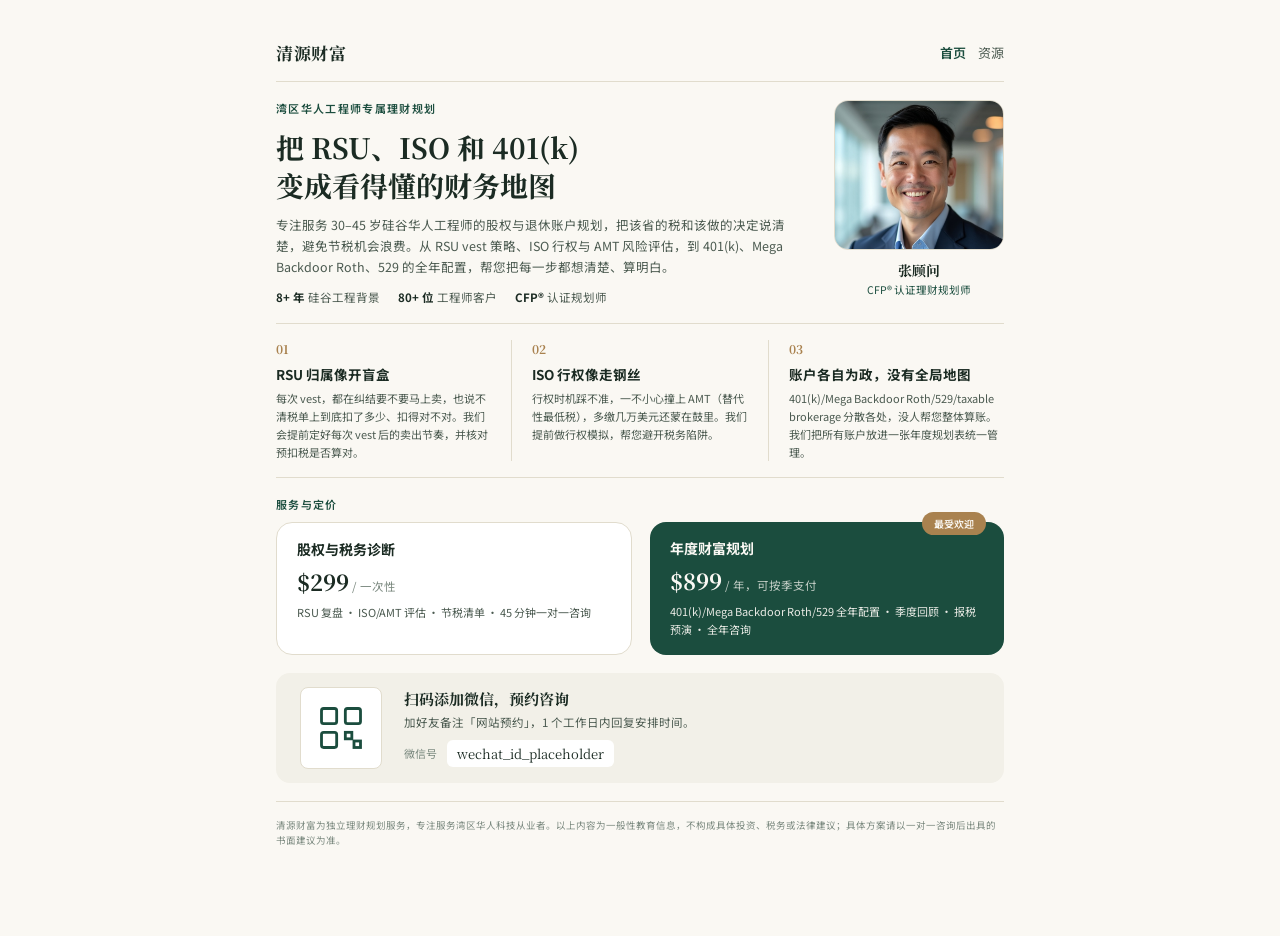
